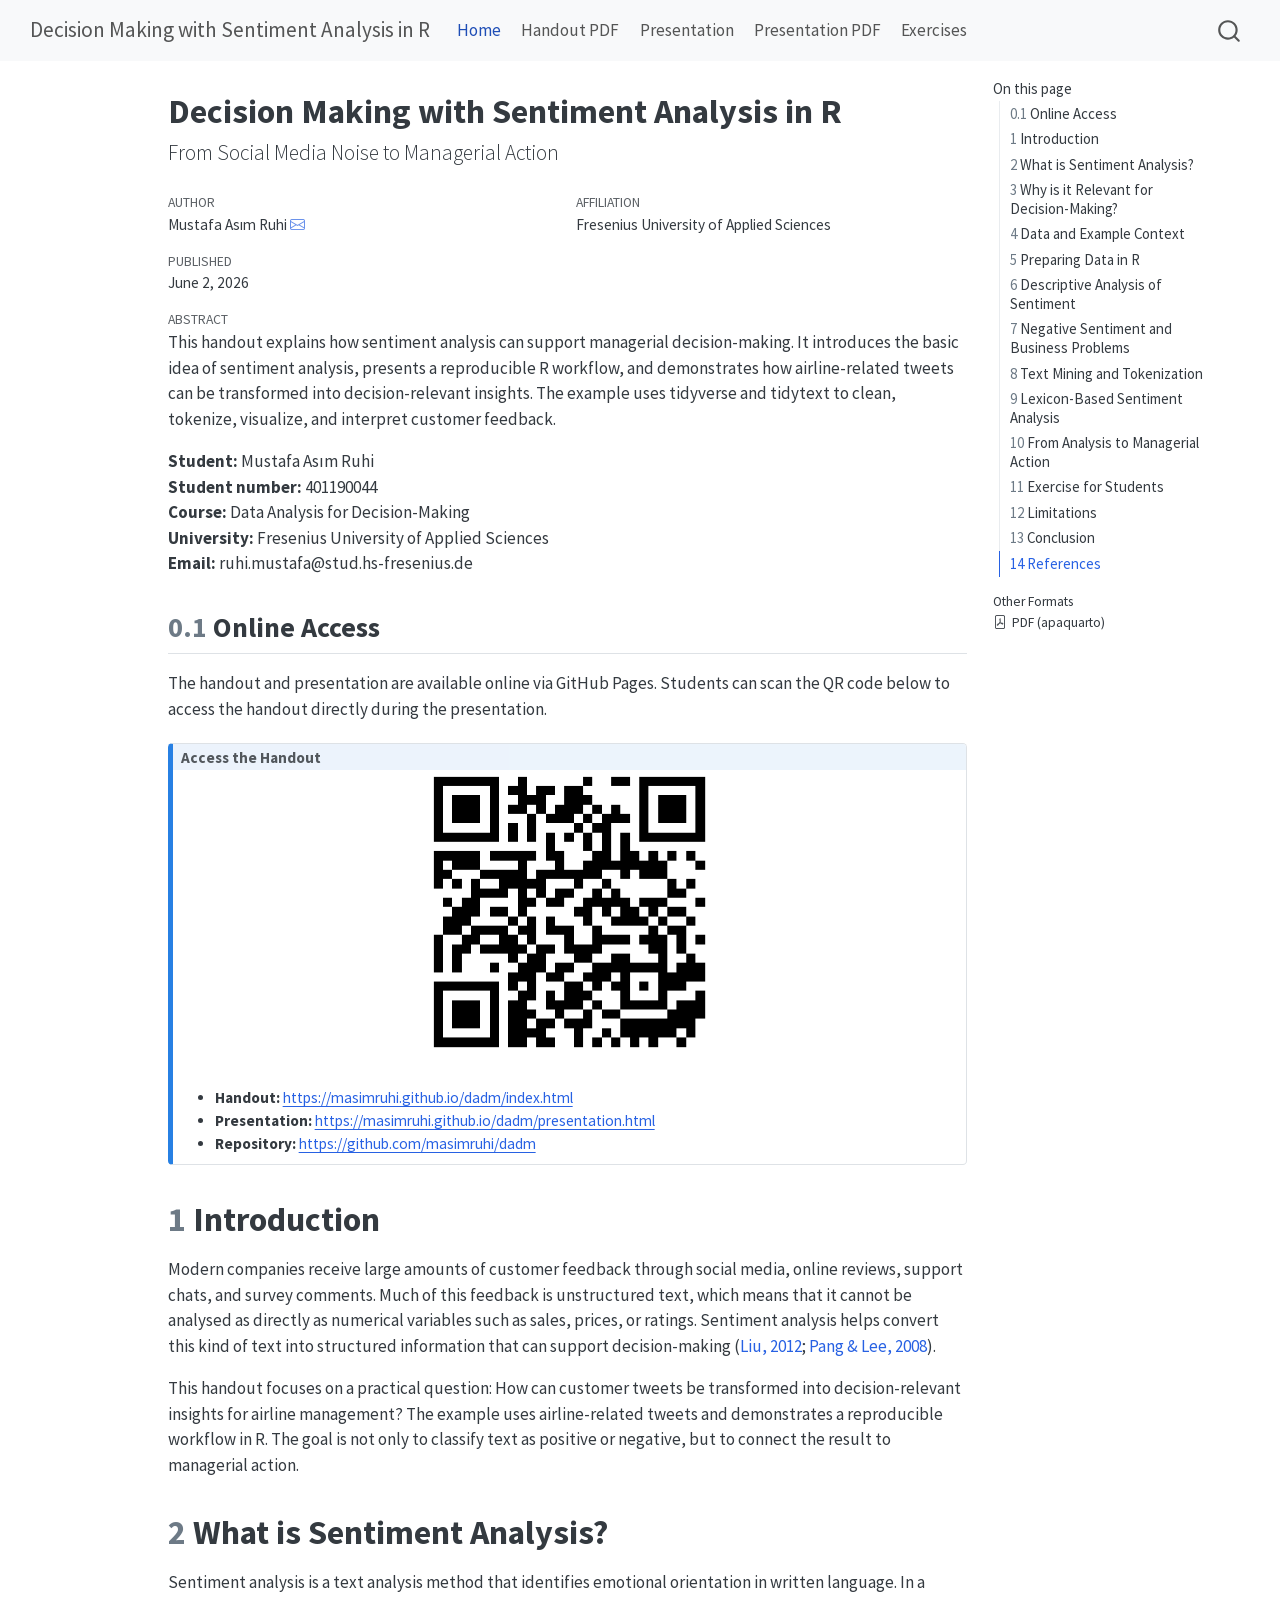
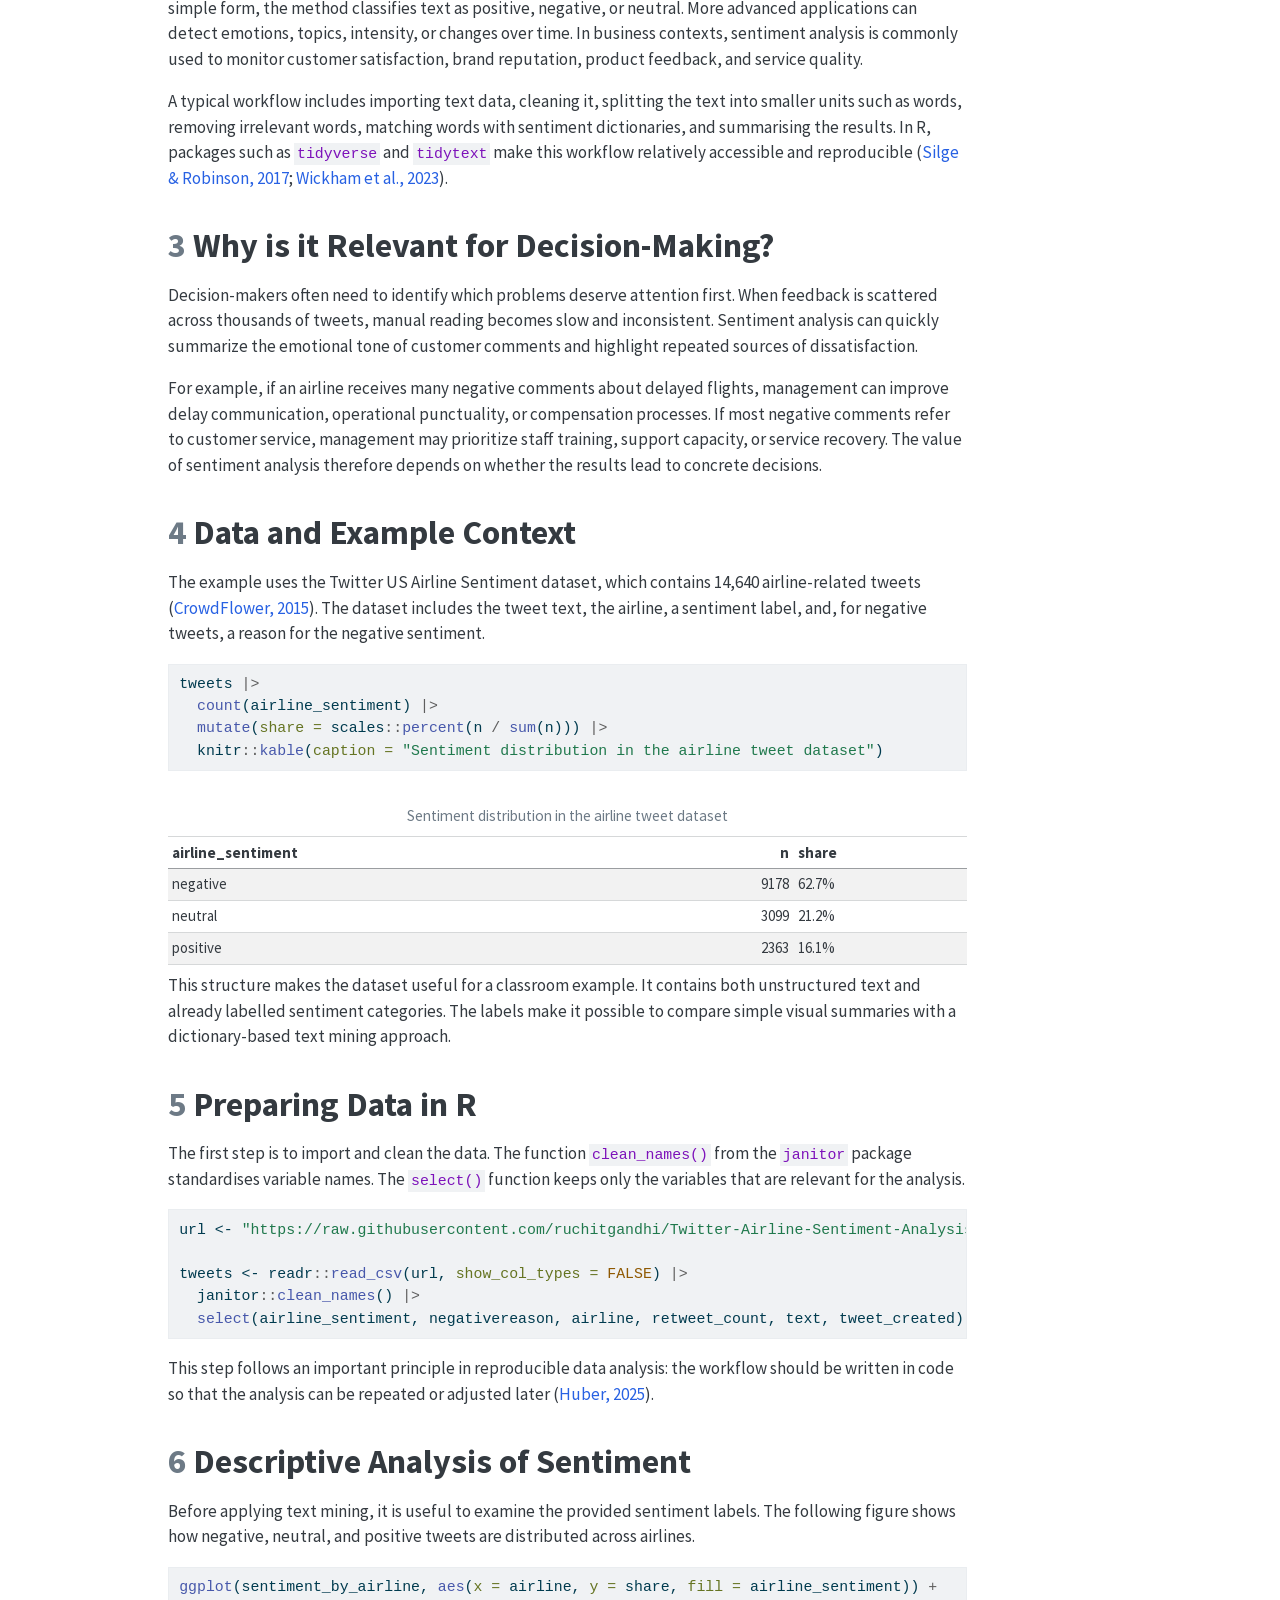
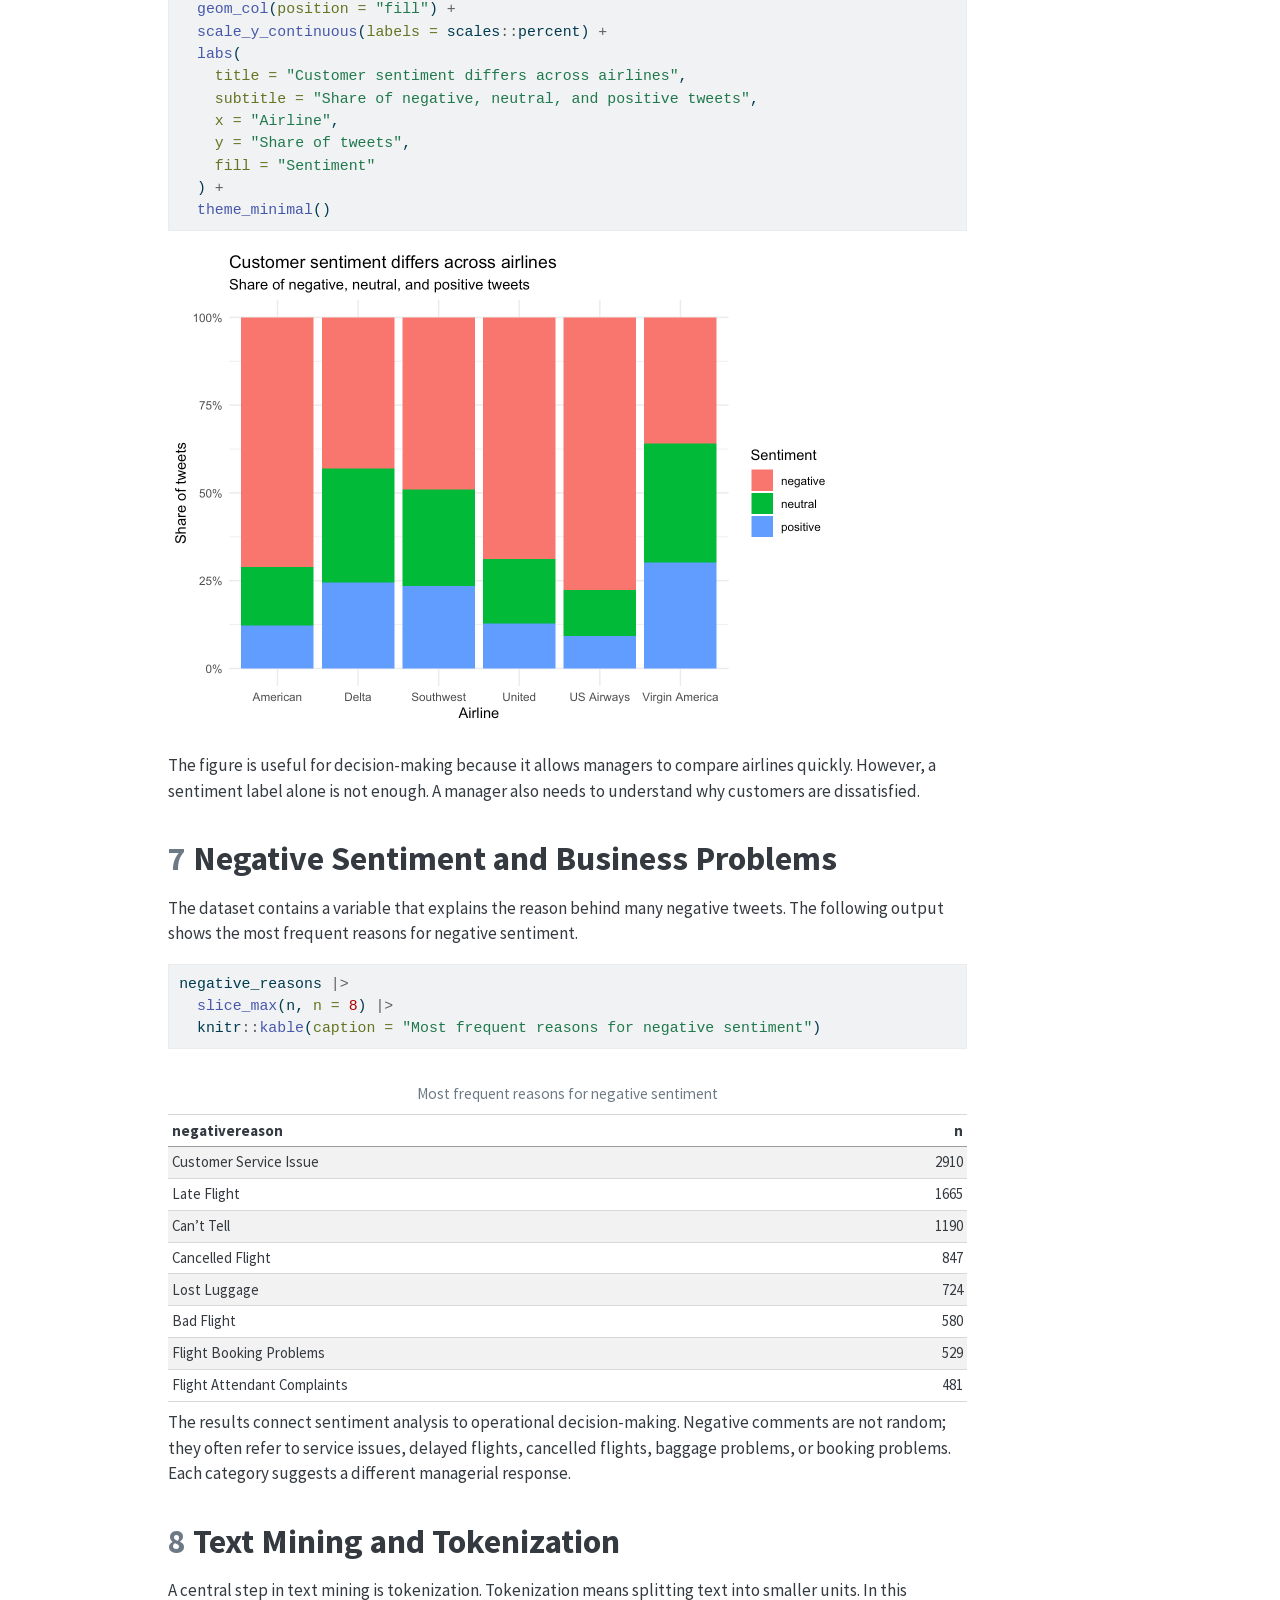
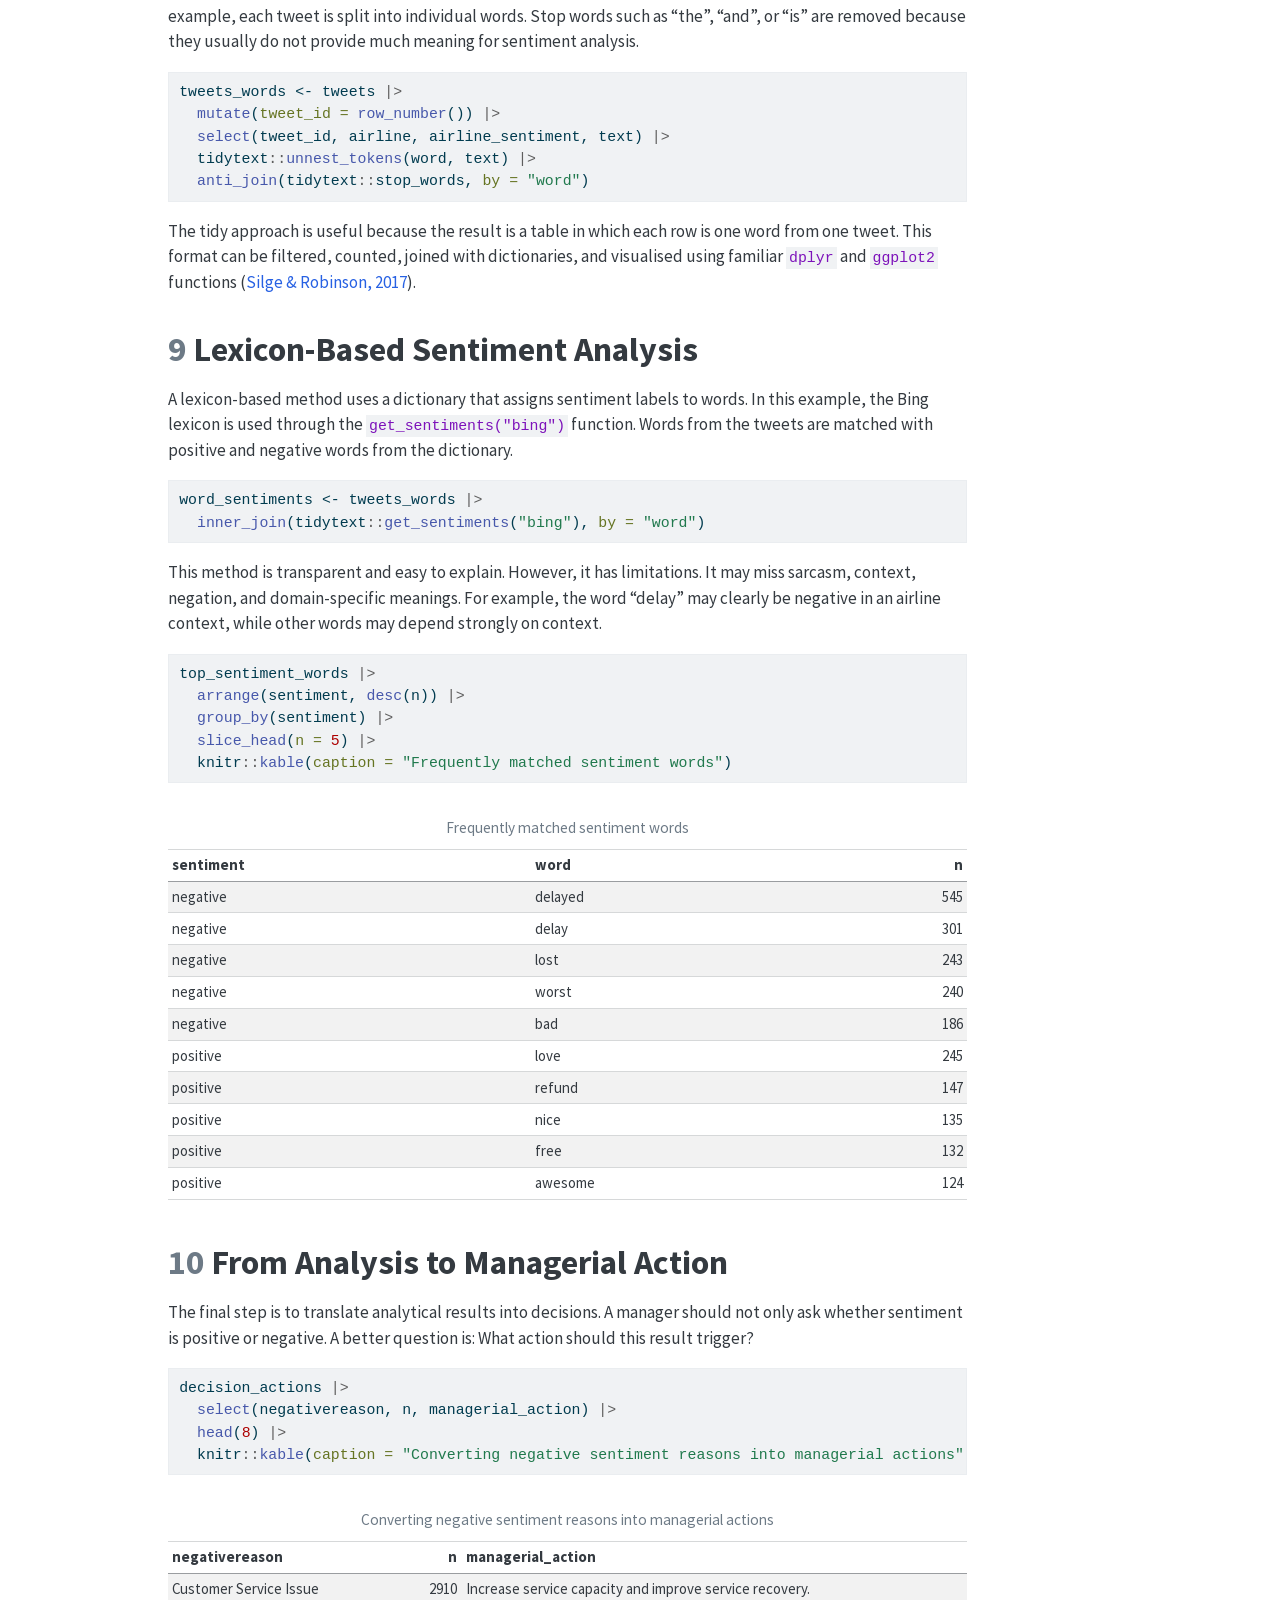
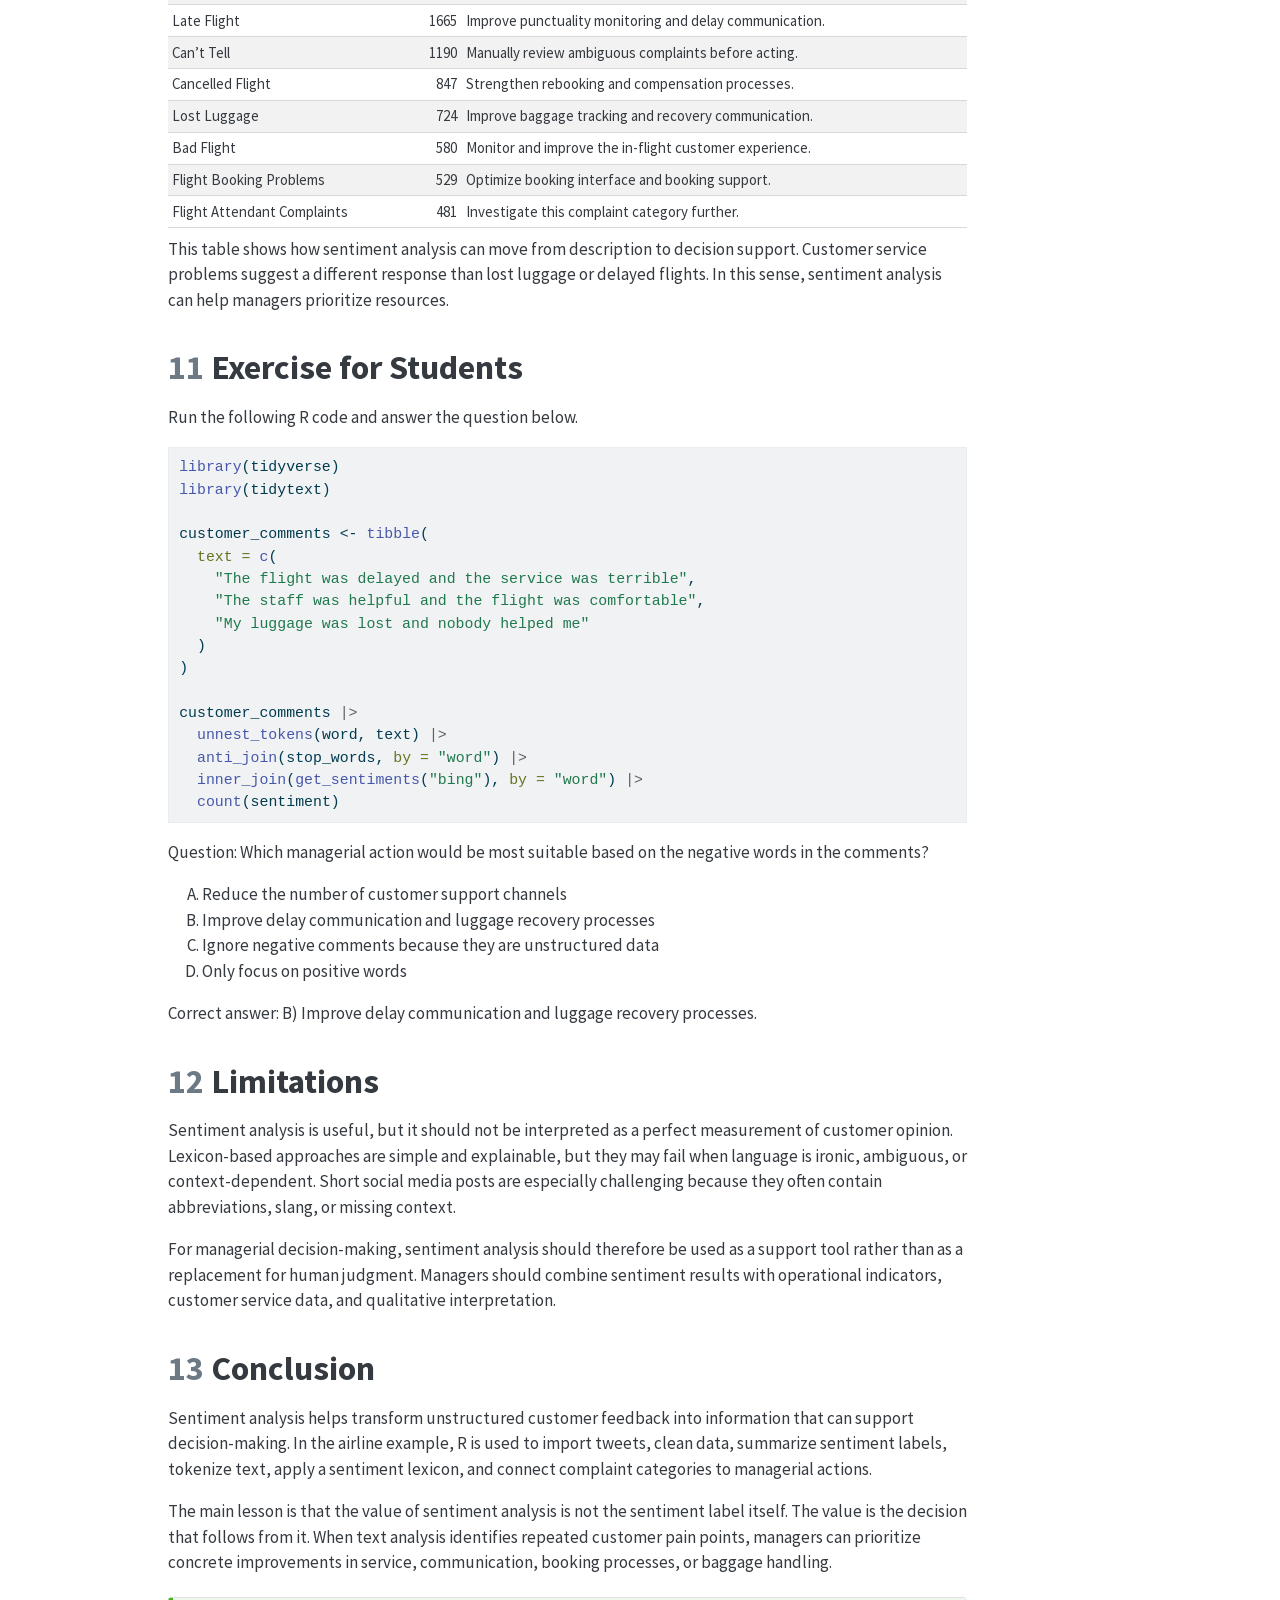
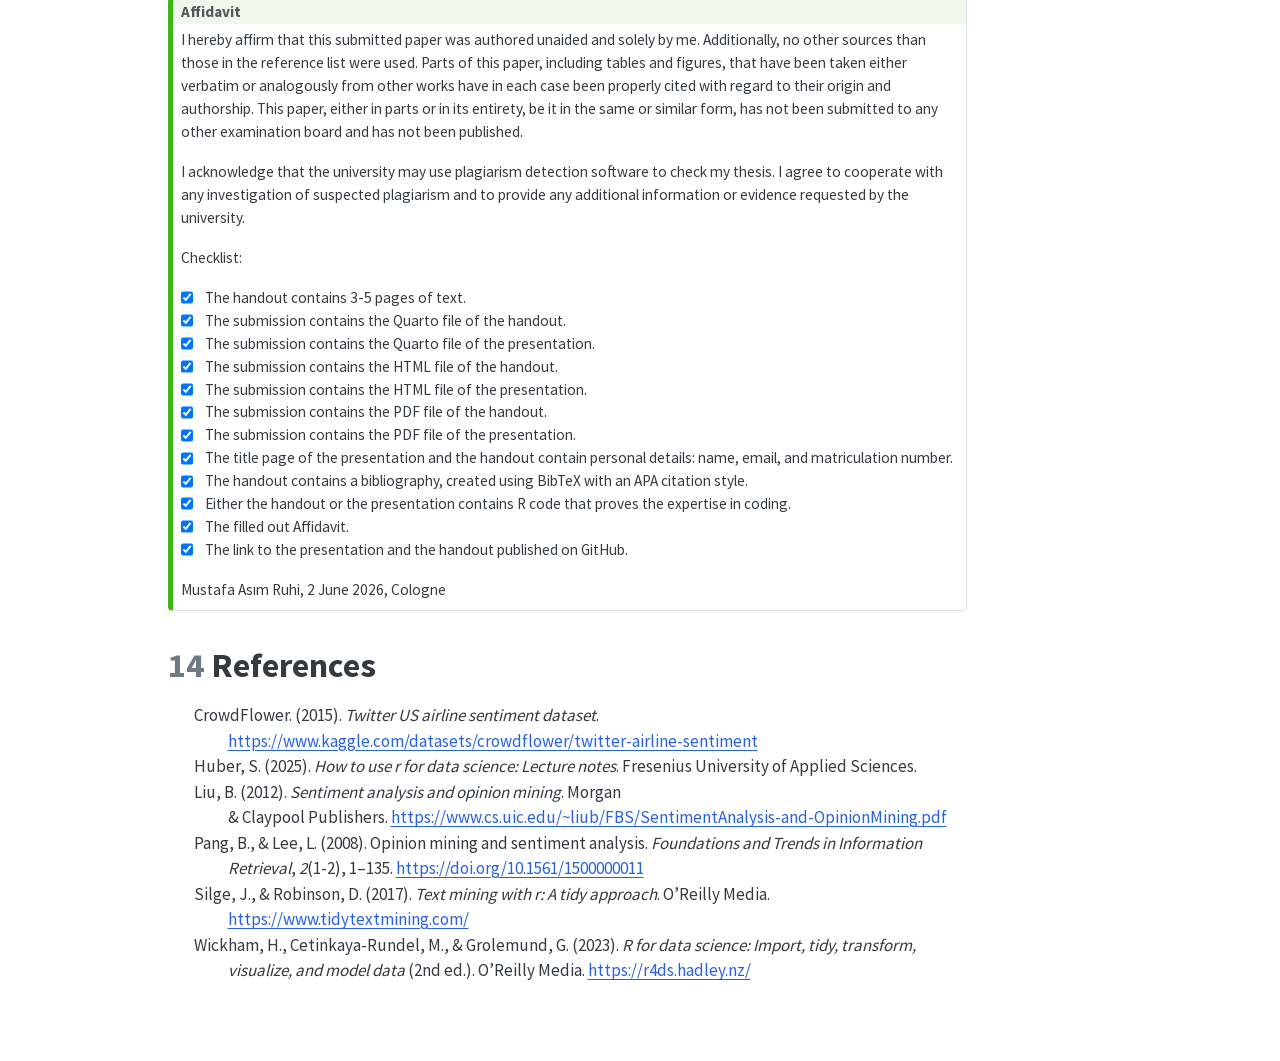
==== index.html @ 34bda181 "Add QR code and online access section" ====
<!DOCTYPE html>
<html xmlns="http://www.w3.org/1999/xhtml" lang="en" xml:lang="en"><head>

<meta charset="utf-8">
<meta name="generator" content="quarto-1.9.37">

<meta name="viewport" content="width=device-width, initial-scale=1.0, user-scalable=yes">

<meta name="author" content="Mustafa Asım Ruhi">
<meta name="dcterms.date" content="2026-06-02">

<title>Decision Making with Sentiment Analysis in R</title>
<style>

code{white-space: pre-wrap;}
span.smallcaps{font-variant: small-caps;}
div.columns{display: flex; gap: min(4vw, 1.5em);}
div.column{flex: auto; overflow-x: auto;}
div.hanging-indent{margin-left: 1.5em; text-indent: -1.5em;}
ul.task-list{list-style: none;}
ul.task-list li input[type="checkbox"] {
width: 0.8em;
margin: 0 0.8em 0.2em -1em;  vertical-align: middle;
}

html { -webkit-text-size-adjust: 100%; }
pre > code.sourceCode { white-space: pre; position: relative; }
pre > code.sourceCode > span { display: inline-block; line-height: 1.25; }
pre > code.sourceCode > span:empty { height: 1.2em; }
.sourceCode { overflow: visible; }
code.sourceCode > span { color: inherit; text-decoration: inherit; }
div.sourceCode { margin: 1em 0; }
pre.sourceCode { margin: 0; }
@media screen {
div.sourceCode { overflow: auto; }
}
@media print {
pre > code.sourceCode { white-space: pre-wrap; }
pre > code.sourceCode > span { text-indent: -5em; padding-left: 5em; }
}
pre.numberSource code
{ counter-reset: source-line 0; }
pre.numberSource code > span
{ position: relative; left: -4em; counter-increment: source-line; }
pre.numberSource code > span > a:first-child::before
{ content: counter(source-line);
position: relative; left: -1em; text-align: right; vertical-align: baseline;
border: none; display: inline-block;
-webkit-touch-callout: none; -webkit-user-select: none;
-khtml-user-select: none; -moz-user-select: none;
-ms-user-select: none; user-select: none;
padding: 0 4px; width: 4em;
}
pre.numberSource { margin-left: 3em; padding-left: 4px; }
div.sourceCode
{ }
@media screen {
pre > code.sourceCode > span > a:first-child::before { text-decoration: underline; }
}

div.csl-bib-body { }
div.csl-entry {
clear: both;
margin-bottom: 0em;
}
.hanging-indent div.csl-entry {
margin-left:2em;
text-indent:-2em;
}
div.csl-left-margin {
min-width:2em;
float:left;
}
div.csl-right-inline {
margin-left:2em;
padding-left:1em;
}
div.csl-indent {
margin-left: 2em;
}</style>


<script>const headroomChanged = new CustomEvent("quarto-hrChanged", {
  detail: {},
  bubbles: true,
  cancelable: false,
  composed: false,
});

const announceDismiss = () => {
  const annEl = window.document.getElementById("quarto-announcement");
  if (annEl) {
    annEl.remove();

    const annId = annEl.getAttribute("data-announcement-id");
    window.localStorage.setItem(`quarto-announce-${annId}`, "true");
  }
};

const announceRegister = () => {
  const annEl = window.document.getElementById("quarto-announcement");
  if (annEl) {
    const annId = annEl.getAttribute("data-announcement-id");
    const isDismissed =
      window.localStorage.getItem(`quarto-announce-${annId}`) || false;
    if (isDismissed) {
      announceDismiss();
      return;
    } else {
      annEl.classList.remove("hidden");
    }

    const actionEl = annEl.querySelector(".quarto-announcement-action");
    if (actionEl) {
      actionEl.addEventListener("click", function (e) {
        e.preventDefault();
        // Hide the bar immediately
        announceDismiss();
      });
    }
  }
};

window.document.addEventListener("DOMContentLoaded", function () {
  let init = false;

  announceRegister();

  // Manage the back to top button, if one is present.
  let lastScrollTop = window.pageYOffset || document.documentElement.scrollTop;
  const scrollDownBuffer = 5;
  const scrollUpBuffer = 35;
  const btn = document.getElementById("quarto-back-to-top");
  const hideBackToTop = () => {
    btn.style.display = "none";
  };
  const showBackToTop = () => {
    btn.style.display = "inline-block";
  };
  if (btn) {
    window.document.addEventListener(
      "scroll",
      function () {
        const currentScrollTop =
          window.pageYOffset || document.documentElement.scrollTop;

        // Shows and hides the button 'intelligently' as the user scrolls
        if (currentScrollTop - scrollDownBuffer > lastScrollTop) {
          hideBackToTop();
          lastScrollTop = currentScrollTop <= 0 ? 0 : currentScrollTop;
        } else if (currentScrollTop < lastScrollTop - scrollUpBuffer) {
          showBackToTop();
          lastScrollTop = currentScrollTop <= 0 ? 0 : currentScrollTop;
        }

        // Show the button at the bottom, hides it at the top
        if (currentScrollTop <= 0) {
          hideBackToTop();
        } else if (
          window.innerHeight + currentScrollTop >=
          document.body.offsetHeight
        ) {
          showBackToTop();
        }
      },
      false
    );
  }

  function throttle(func, wait) {
    var timeout;
    return function () {
      const context = this;
      const args = arguments;
      const later = function () {
        clearTimeout(timeout);
        timeout = null;
        func.apply(context, args);
      };

      if (!timeout) {
        timeout = setTimeout(later, wait);
      }
    };
  }

  function headerOffset() {
    // Set an offset if there is are fixed top navbar
    const headerEl = window.document.querySelector("header.fixed-top");
    if (headerEl) {
      return headerEl.clientHeight;
    } else {
      return 0;
    }
  }

  function footerOffset() {
    const footerEl = window.document.querySelector("footer.footer");
    if (footerEl) {
      return footerEl.clientHeight;
    } else {
      return 0;
    }
  }

  function dashboardOffset() {
    const dashboardNavEl = window.document.getElementById(
      "quarto-dashboard-header"
    );
    if (dashboardNavEl !== null) {
      return dashboardNavEl.clientHeight;
    } else {
      return 0;
    }
  }

  function updateDocumentOffsetWithoutAnimation() {
    updateDocumentOffset(false);
  }

  function updateDocumentOffset(animated) {
    // set body offset
    const topOffset = headerOffset();
    const bodyOffset = topOffset + footerOffset() + dashboardOffset();
    const bodyEl = window.document.body;
    bodyEl.setAttribute("data-bs-offset", topOffset);
    bodyEl.style.paddingTop = topOffset + "px";

    // deal with sidebar offsets
    const sidebars = window.document.querySelectorAll(
      ".sidebar, .headroom-target"
    );
    sidebars.forEach((sidebar) => {
      if (!animated) {
        sidebar.classList.add("notransition");
        // Remove the no transition class after the animation has time to complete
        setTimeout(function () {
          sidebar.classList.remove("notransition");
        }, 201);
      }

      if (window.Headroom && sidebar.classList.contains("sidebar-unpinned")) {
        sidebar.style.top = "0";
        sidebar.style.maxHeight = "100vh";
      } else {
        sidebar.style.top = topOffset + "px";
        sidebar.style.maxHeight = "calc(100vh - " + topOffset + "px)";
      }
    });

    // allow space for footer
    const mainContainer = window.document.querySelector(".quarto-container");
    if (mainContainer) {
      mainContainer.style.minHeight = "calc(100vh - " + bodyOffset + "px)";
    }

    // link offset
    let linkStyle = window.document.querySelector("#quarto-target-style");
    if (!linkStyle) {
      linkStyle = window.document.createElement("style");
      linkStyle.setAttribute("id", "quarto-target-style");
      window.document.head.appendChild(linkStyle);
    }
    while (linkStyle.firstChild) {
      linkStyle.removeChild(linkStyle.firstChild);
    }
    if (topOffset > 0) {
      linkStyle.appendChild(
        window.document.createTextNode(`
      section:target::before {
        content: "";
        display: block;
        height: ${topOffset}px;
        margin: -${topOffset}px 0 0;
      }`)
      );
    }
    if (init) {
      window.dispatchEvent(headroomChanged);
    }
    init = true;
  }

  // initialize headroom
  var header = window.document.querySelector("#quarto-header");
  if (header && window.Headroom) {
    const headroom = new window.Headroom(header, {
      tolerance: 5,
      onPin: function () {
        const sidebars = window.document.querySelectorAll(
          ".sidebar, .headroom-target"
        );
        sidebars.forEach((sidebar) => {
          sidebar.classList.remove("sidebar-unpinned");
        });
        updateDocumentOffset();
      },
      onUnpin: function () {
        const sidebars = window.document.querySelectorAll(
          ".sidebar, .headroom-target"
        );
        sidebars.forEach((sidebar) => {
          sidebar.classList.add("sidebar-unpinned");
        });
        updateDocumentOffset();
      },
    });
    headroom.init();

    let frozen = false;
    window.quartoToggleHeadroom = function () {
      if (frozen) {
        headroom.unfreeze();
        frozen = false;
      } else {
        headroom.freeze();
        frozen = true;
      }
    };
  }

  window.addEventListener(
    "hashchange",
    function (e) {
      if (
        getComputedStyle(document.documentElement).scrollBehavior !== "smooth"
      ) {
        window.scrollTo(0, window.pageYOffset - headerOffset());
      }
    },
    false
  );

  // Observe size changed for the header
  const headerEl = window.document.querySelector("header.fixed-top");
  if (headerEl && window.ResizeObserver) {
    const observer = new window.ResizeObserver(() => {
      setTimeout(updateDocumentOffsetWithoutAnimation, 0);
    });
    observer.observe(headerEl, {
      attributes: true,
      childList: true,
      characterData: true,
    });
  } else {
    window.addEventListener(
      "resize",
      throttle(updateDocumentOffsetWithoutAnimation, 50)
    );
  }
  setTimeout(updateDocumentOffsetWithoutAnimation, 250);

  // fixup index.html links if we aren't on the filesystem
  if (window.location.protocol !== "file:") {
    const links = window.document.querySelectorAll("a");
    for (let i = 0; i < links.length; i++) {
      if (links[i].href) {
        links[i].dataset.originalHref = links[i].href;
        links[i].href = links[i].href.replace(/\/index\.html/, "/");
      }
    }

    // Fixup any sharing links that require urls
    // Append url to any sharing urls
    const sharingLinks = window.document.querySelectorAll(
      "a.sidebar-tools-main-item, a.quarto-navigation-tool, a.quarto-navbar-tools, a.quarto-navbar-tools-item"
    );
    for (let i = 0; i < sharingLinks.length; i++) {
      const sharingLink = sharingLinks[i];
      const href = sharingLink.getAttribute("href");
      if (href) {
        sharingLink.setAttribute(
          "href",
          href.replace("|url|", window.location.href)
        );
      }
    }

    // Scroll the active navigation item into view, if necessary
    const navSidebar = window.document.querySelector("nav#quarto-sidebar");
    if (navSidebar) {
      // Find the active item
      const activeItem = navSidebar.querySelector("li.sidebar-item a.active");
      if (activeItem) {
        // Wait for the scroll height and height to resolve by observing size changes on the
        // nav element that is scrollable
        const resizeObserver = new ResizeObserver((_entries) => {
          // The bottom of the element
          const elBottom = activeItem.offsetTop;
          const viewBottom = navSidebar.scrollTop + navSidebar.clientHeight;

          // The element height and scroll height are the same, then we are still loading
          if (viewBottom !== navSidebar.scrollHeight) {
            // Determine if the item isn't visible and scroll to it
            if (elBottom >= viewBottom) {
              navSidebar.scrollTop = elBottom;
            }

            // stop observing now since we've completed the scroll
            resizeObserver.unobserve(navSidebar);
          }
        });
        resizeObserver.observe(navSidebar);
      }
    }
  }
});
</script>
<script>/*!
 * headroom.js v0.12.0 - Give your page some headroom. Hide your header until you need it
 * Copyright (c) 2020 Nick Williams - http://wicky.nillia.ms/headroom.js
 * License: MIT
 */

!function(t,n){"object"==typeof exports&&"undefined"!=typeof module?module.exports=n():"function"==typeof define&&define.amd?define(n):(t=t||self).Headroom=n()}(this,function(){"use strict";function t(){return"undefined"!=typeof window}function d(t){return function(t){return t&&t.document&&function(t){return 9===t.nodeType}(t.document)}(t)?function(t){var n=t.document,o=n.body,s=n.documentElement;return{scrollHeight:function(){return Math.max(o.scrollHeight,s.scrollHeight,o.offsetHeight,s.offsetHeight,o.clientHeight,s.clientHeight)},height:function(){return t.innerHeight||s.clientHeight||o.clientHeight},scrollY:function(){return void 0!==t.pageYOffset?t.pageYOffset:(s||o.parentNode||o).scrollTop}}}(t):function(t){return{scrollHeight:function(){return Math.max(t.scrollHeight,t.offsetHeight,t.clientHeight)},height:function(){return Math.max(t.offsetHeight,t.clientHeight)},scrollY:function(){return t.scrollTop}}}(t)}function n(t,s,e){var n,o=function(){var n=!1;try{var t={get passive(){n=!0}};window.addEventListener("test",t,t),window.removeEventListener("test",t,t)}catch(t){n=!1}return n}(),i=!1,r=d(t),l=r.scrollY(),a={};function c(){var t=Math.round(r.scrollY()),n=r.height(),o=r.scrollHeight();a.scrollY=t,a.lastScrollY=l,a.direction=l<t?"down":"up",a.distance=Math.abs(t-l),a.isOutOfBounds=t<0||o<t+n,a.top=t<=s.offset[a.direction],a.bottom=o<=t+n,a.toleranceExceeded=a.distance>s.tolerance[a.direction],e(a),l=t,i=!1}function h(){i||(i=!0,n=requestAnimationFrame(c))}var u=!!o&&{passive:!0,capture:!1};return t.addEventListener("scroll",h,u),c(),{destroy:function(){cancelAnimationFrame(n),t.removeEventListener("scroll",h,u)}}}function o(t){return t===Object(t)?t:{down:t,up:t}}function s(t,n){n=n||{},Object.assign(this,s.options,n),this.classes=Object.assign({},s.options.classes,n.classes),this.elem=t,this.tolerance=o(this.tolerance),this.offset=o(this.offset),this.initialised=!1,this.frozen=!1}return s.prototype={constructor:s,init:function(){return s.cutsTheMustard&&!this.initialised&&(this.addClass("initial"),this.initialised=!0,setTimeout(function(t){t.scrollTracker=n(t.scroller,{offset:t.offset,tolerance:t.tolerance},t.update.bind(t))},100,this)),this},destroy:function(){this.initialised=!1,Object.keys(this.classes).forEach(this.removeClass,this),this.scrollTracker.destroy()},unpin:function(){!this.hasClass("pinned")&&this.hasClass("unpinned")||(this.addClass("unpinned"),this.removeClass("pinned"),this.onUnpin&&this.onUnpin.call(this))},pin:function(){this.hasClass("unpinned")&&(this.addClass("pinned"),this.removeClass("unpinned"),this.onPin&&this.onPin.call(this))},freeze:function(){this.frozen=!0,this.addClass("frozen")},unfreeze:function(){this.frozen=!1,this.removeClass("frozen")},top:function(){this.hasClass("top")||(this.addClass("top"),this.removeClass("notTop"),this.onTop&&this.onTop.call(this))},notTop:function(){this.hasClass("notTop")||(this.addClass("notTop"),this.removeClass("top"),this.onNotTop&&this.onNotTop.call(this))},bottom:function(){this.hasClass("bottom")||(this.addClass("bottom"),this.removeClass("notBottom"),this.onBottom&&this.onBottom.call(this))},notBottom:function(){this.hasClass("notBottom")||(this.addClass("notBottom"),this.removeClass("bottom"),this.onNotBottom&&this.onNotBottom.call(this))},shouldUnpin:function(t){return"down"===t.direction&&!t.top&&t.toleranceExceeded},shouldPin:function(t){return"up"===t.direction&&t.toleranceExceeded||t.top},addClass:function(t){this.elem.classList.add.apply(this.elem.classList,this.classes[t].split(" "))},removeClass:function(t){this.elem.classList.remove.apply(this.elem.classList,this.classes[t].split(" "))},hasClass:function(t){return this.classes[t].split(" ").every(function(t){return this.classList.contains(t)},this.elem)},update:function(t){t.isOutOfBounds||!0!==this.frozen&&(t.top?this.top():this.notTop(),t.bottom?this.bottom():this.notBottom(),this.shouldUnpin(t)?this.unpin():this.shouldPin(t)&&this.pin())}},s.options={tolerance:{up:0,down:0},offset:0,scroller:t()?window:null,classes:{frozen:"headroom--frozen",pinned:"headroom--pinned",unpinned:"headroom--unpinned",top:"headroom--top",notTop:"headroom--not-top",bottom:"headroom--bottom",notBottom:"headroom--not-bottom",initial:"headroom"}},s.cutsTheMustard=!!(t()&&function(){}.bind&&"classList"in document.documentElement&&Object.assign&&Object.keys&&requestAnimationFrame),s});
</script>
<script>/*!
 * clipboard.js v2.0.11
 * https://clipboardjs.com/
 *
 * Licensed MIT © Zeno Rocha
 */
!function(t,e){"object"==typeof exports&&"object"==typeof module?module.exports=e():"function"==typeof define&&define.amd?define([],e):"object"==typeof exports?exports.ClipboardJS=e():t.ClipboardJS=e()}(this,function(){return n={686:function(t,e,n){"use strict";n.d(e,{default:function(){return b}});var e=n(279),i=n.n(e),e=n(370),u=n.n(e),e=n(817),r=n.n(e);function c(t){try{return document.execCommand(t)}catch(t){return}}var a=function(t){t=r()(t);return c("cut"),t};function o(t,e){var n,o,t=(n=t,o="rtl"===document.documentElement.getAttribute("dir"),(t=document.createElement("textarea")).style.fontSize="12pt",t.style.border="0",t.style.padding="0",t.style.margin="0",t.style.position="absolute",t.style[o?"right":"left"]="-9999px",o=window.pageYOffset||document.documentElement.scrollTop,t.style.top="".concat(o,"px"),t.setAttribute("readonly",""),t.value=n,t);return e.container.appendChild(t),e=r()(t),c("copy"),t.remove(),e}var f=function(t){var e=1<arguments.length&&void 0!==arguments[1]?arguments[1]:{container:document.body},n="";return"string"==typeof t?n=o(t,e):t instanceof HTMLInputElement&&!["text","search","url","tel","password"].includes(null==t?void 0:t.type)?n=o(t.value,e):(n=r()(t),c("copy")),n};function l(t){return(l="function"==typeof Symbol&&"symbol"==typeof Symbol.iterator?function(t){return typeof t}:function(t){return t&&"function"==typeof Symbol&&t.constructor===Symbol&&t!==Symbol.prototype?"symbol":typeof t})(t)}var s=function(){var t=0<arguments.length&&void 0!==arguments[0]?arguments[0]:{},e=t.action,n=void 0===e?"copy":e,o=t.container,e=t.target,t=t.text;if("copy"!==n&&"cut"!==n)throw new Error('Invalid "action" value, use either "copy" or "cut"');if(void 0!==e){if(!e||"object"!==l(e)||1!==e.nodeType)throw new Error('Invalid "target" value, use a valid Element');if("copy"===n&&e.hasAttribute("disabled"))throw new Error('Invalid "target" attribute. Please use "readonly" instead of "disabled" attribute');if("cut"===n&&(e.hasAttribute("readonly")||e.hasAttribute("disabled")))throw new Error('Invalid "target" attribute. You can\'t cut text from elements with "readonly" or "disabled" attributes')}return t?f(t,{container:o}):e?"cut"===n?a(e):f(e,{container:o}):void 0};function p(t){return(p="function"==typeof Symbol&&"symbol"==typeof Symbol.iterator?function(t){return typeof t}:function(t){return t&&"function"==typeof Symbol&&t.constructor===Symbol&&t!==Symbol.prototype?"symbol":typeof t})(t)}function d(t,e){for(var n=0;n<e.length;n++){var o=e[n];o.enumerable=o.enumerable||!1,o.configurable=!0,"value"in o&&(o.writable=!0),Object.defineProperty(t,o.key,o)}}function y(t,e){return(y=Object.setPrototypeOf||function(t,e){return t.__proto__=e,t})(t,e)}function h(n){var o=function(){if("undefined"==typeof Reflect||!Reflect.construct)return!1;if(Reflect.construct.sham)return!1;if("function"==typeof Proxy)return!0;try{return Date.prototype.toString.call(Reflect.construct(Date,[],function(){})),!0}catch(t){return!1}}();return function(){var t,e=v(n);return t=o?(t=v(this).constructor,Reflect.construct(e,arguments,t)):e.apply(this,arguments),e=this,!(t=t)||"object"!==p(t)&&"function"!=typeof t?function(t){if(void 0!==t)return t;throw new ReferenceError("this hasn't been initialised - super() hasn't been called")}(e):t}}function v(t){return(v=Object.setPrototypeOf?Object.getPrototypeOf:function(t){return t.__proto__||Object.getPrototypeOf(t)})(t)}function m(t,e){t="data-clipboard-".concat(t);if(e.hasAttribute(t))return e.getAttribute(t)}var b=function(){!function(t,e){if("function"!=typeof e&&null!==e)throw new TypeError("Super expression must either be null or a function");t.prototype=Object.create(e&&e.prototype,{constructor:{value:t,writable:!0,configurable:!0}}),e&&y(t,e)}(r,i());var t,e,n,o=h(r);function r(t,e){var n;return function(t){if(!(t instanceof r))throw new TypeError("Cannot call a class as a function")}(this),(n=o.call(this)).resolveOptions(e),n.listenClick(t),n}return t=r,n=[{key:"copy",value:function(t){var e=1<arguments.length&&void 0!==arguments[1]?arguments[1]:{container:document.body};return f(t,e)}},{key:"cut",value:function(t){return a(t)}},{key:"isSupported",value:function(){var t=0<arguments.length&&void 0!==arguments[0]?arguments[0]:["copy","cut"],t="string"==typeof t?[t]:t,e=!!document.queryCommandSupported;return t.forEach(function(t){e=e&&!!document.queryCommandSupported(t)}),e}}],(e=[{key:"resolveOptions",value:function(){var t=0<arguments.length&&void 0!==arguments[0]?arguments[0]:{};this.action="function"==typeof t.action?t.action:this.defaultAction,this.target="function"==typeof t.target?t.target:this.defaultTarget,this.text="function"==typeof t.text?t.text:this.defaultText,this.container="object"===p(t.container)?t.container:document.body}},{key:"listenClick",value:function(t){var e=this;this.listener=u()(t,"click",function(t){return e.onClick(t)})}},{key:"onClick",value:function(t){var e=t.delegateTarget||t.currentTarget,n=this.action(e)||"copy",t=s({action:n,container:this.container,target:this.target(e),text:this.text(e)});this.emit(t?"success":"error",{action:n,text:t,trigger:e,clearSelection:function(){e&&e.focus(),window.getSelection().removeAllRanges()}})}},{key:"defaultAction",value:function(t){return m("action",t)}},{key:"defaultTarget",value:function(t){t=m("target",t);if(t)return document.querySelector(t)}},{key:"defaultText",value:function(t){return m("text",t)}},{key:"destroy",value:function(){this.listener.destroy()}}])&&d(t.prototype,e),n&&d(t,n),r}()},828:function(t){var e;"undefined"==typeof Element||Element.prototype.matches||((e=Element.prototype).matches=e.matchesSelector||e.mozMatchesSelector||e.msMatchesSelector||e.oMatchesSelector||e.webkitMatchesSelector),t.exports=function(t,e){for(;t&&9!==t.nodeType;){if("function"==typeof t.matches&&t.matches(e))return t;t=t.parentNode}}},438:function(t,e,n){var u=n(828);function i(t,e,n,o,r){var i=function(e,n,t,o){return function(t){t.delegateTarget=u(t.target,n),t.delegateTarget&&o.call(e,t)}}.apply(this,arguments);return t.addEventListener(n,i,r),{destroy:function(){t.removeEventListener(n,i,r)}}}t.exports=function(t,e,n,o,r){return"function"==typeof t.addEventListener?i.apply(null,arguments):"function"==typeof n?i.bind(null,document).apply(null,arguments):("string"==typeof t&&(t=document.querySelectorAll(t)),Array.prototype.map.call(t,function(t){return i(t,e,n,o,r)}))}},879:function(t,n){n.node=function(t){return void 0!==t&&t instanceof HTMLElement&&1===t.nodeType},n.nodeList=function(t){var e=Object.prototype.toString.call(t);return void 0!==t&&("[object NodeList]"===e||"[object HTMLCollection]"===e)&&"length"in t&&(0===t.length||n.node(t[0]))},n.string=function(t){return"string"==typeof t||t instanceof String},n.fn=function(t){return"[object Function]"===Object.prototype.toString.call(t)}},370:function(t,e,n){var f=n(879),l=n(438);t.exports=function(t,e,n){if(!t&&!e&&!n)throw new Error("Missing required arguments");if(!f.string(e))throw new TypeError("Second argument must be a String");if(!f.fn(n))throw new TypeError("Third argument must be a Function");if(f.node(t))return c=e,a=n,(u=t).addEventListener(c,a),{destroy:function(){u.removeEventListener(c,a)}};if(f.nodeList(t))return o=t,r=e,i=n,Array.prototype.forEach.call(o,function(t){t.addEventListener(r,i)}),{destroy:function(){Array.prototype.forEach.call(o,function(t){t.removeEventListener(r,i)})}};if(f.string(t))return t=t,e=e,n=n,l(document.body,t,e,n);throw new TypeError("First argument must be a String, HTMLElement, HTMLCollection, or NodeList");var o,r,i,u,c,a}},817:function(t){t.exports=function(t){var e,n="SELECT"===t.nodeName?(t.focus(),t.value):"INPUT"===t.nodeName||"TEXTAREA"===t.nodeName?((e=t.hasAttribute("readonly"))||t.setAttribute("readonly",""),t.select(),t.setSelectionRange(0,t.value.length),e||t.removeAttribute("readonly"),t.value):(t.hasAttribute("contenteditable")&&t.focus(),n=window.getSelection(),(e=document.createRange()).selectNodeContents(t),n.removeAllRanges(),n.addRange(e),n.toString());return n}},279:function(t){function e(){}e.prototype={on:function(t,e,n){var o=this.e||(this.e={});return(o[t]||(o[t]=[])).push({fn:e,ctx:n}),this},once:function(t,e,n){var o=this;function r(){o.off(t,r),e.apply(n,arguments)}return r._=e,this.on(t,r,n)},emit:function(t){for(var e=[].slice.call(arguments,1),n=((this.e||(this.e={}))[t]||[]).slice(),o=0,r=n.length;o<r;o++)n[o].fn.apply(n[o].ctx,e);return this},off:function(t,e){var n=this.e||(this.e={}),o=n[t],r=[];if(o&&e)for(var i=0,u=o.length;i<u;i++)o[i].fn!==e&&o[i].fn._!==e&&r.push(o[i]);return r.length?n[t]=r:delete n[t],this}},t.exports=e,t.exports.TinyEmitter=e}},r={},o.n=function(t){var e=t&&t.__esModule?function(){return t.default}:function(){return t};return o.d(e,{a:e}),e},o.d=function(t,e){for(var n in e)o.o(e,n)&&!o.o(t,n)&&Object.defineProperty(t,n,{enumerable:!0,get:e[n]})},o.o=function(t,e){return Object.prototype.hasOwnProperty.call(t,e)},o(686).default;function o(t){if(r[t])return r[t].exports;var e=r[t]={exports:{}};return n[t](e,e.exports,o),e.exports}var n,r});</script>
<script>/*! @algolia/autocomplete-js 1.19.1 | MIT License | © Algolia, Inc. and contributors | https://github.com/algolia/autocomplete */
!function(e,t){"object"==typeof exports&&"undefined"!=typeof module?t(exports):"function"==typeof define&&define.amd?define(["exports"],t):t((e="undefined"!=typeof globalThis?globalThis:e||self)["@algolia/autocomplete-js"]={})}(this,(function(e){"use strict";function t(e,t){var n=Object.keys(e);if(Object.getOwnPropertySymbols){var r=Object.getOwnPropertySymbols(e);t&&(r=r.filter((function(t){return Object.getOwnPropertyDescriptor(e,t).enumerable}))),n.push.apply(n,r)}return n}function n(e){for(var n=1;n<arguments.length;n++){var r=null!=arguments[n]?arguments[n]:{};n%2?t(Object(r),!0).forEach((function(t){o(e,t,r[t])})):Object.getOwnPropertyDescriptors?Object.defineProperties(e,Object.getOwnPropertyDescriptors(r)):t(Object(r)).forEach((function(t){Object.defineProperty(e,t,Object.getOwnPropertyDescriptor(r,t))}))}return e}function r(e){return r="function"==typeof Symbol&&"symbol"==typeof Symbol.iterator?function(e){return typeof e}:function(e){return e&&"function"==typeof Symbol&&e.constructor===Symbol&&e!==Symbol.prototype?"symbol":typeof e},r(e)}function o(e,t,n){return(t=function(e){var t=function(e,t){if("object"!=typeof e||null===e)return e;var n=e[Symbol.toPrimitive];if(void 0!==n){var r=n.call(e,t||"default");if("object"!=typeof r)return r;throw new TypeError("@@toPrimitive must return a primitive value.")}return("string"===t?String:Number)(e)}(e,"string");return"symbol"==typeof t?t:String(t)}(t))in e?Object.defineProperty(e,t,{value:n,enumerable:!0,configurable:!0,writable:!0}):e[t]=n,e}function i(){return i=Object.assign?Object.assign.bind():function(e){for(var t=1;t<arguments.length;t++){var n=arguments[t];for(var r in n)Object.prototype.hasOwnProperty.call(n,r)&&(e[r]=n[r])}return e},i.apply(this,arguments)}function u(e,t){if(null==e)return{};var n,r,o=function(e,t){if(null==e)return{};var n,r,o={},i=Object.keys(e);for(r=0;r<i.length;r++)n=i[r],t.indexOf(n)>=0||(o[n]=e[n]);return o}(e,t);if(Object.getOwnPropertySymbols){var i=Object.getOwnPropertySymbols(e);for(r=0;r<i.length;r++)n=i[r],t.indexOf(n)>=0||Object.prototype.propertyIsEnumerable.call(e,n)&&(o[n]=e[n])}return o}function a(e,t){return function(e){if(Array.isArray(e))return e}(e)||function(e,t){var n=null==e?null:"undefined"!=typeof Symbol&&e[Symbol.iterator]||e["@@iterator"];if(null!=n){var r,o,i,u,a=[],l=!0,c=!1;try{if(i=(n=n.call(e)).next,0===t){if(Object(n)!==n)return;l=!1}else for(;!(l=(r=i.call(n)).done)&&(a.push(r.value),a.length!==t);l=!0);}catch(e){c=!0,o=e}finally{try{if(!l&&null!=n.return&&(u=n.return(),Object(u)!==u))return}finally{if(c)throw o}}return a}}(e,t)||c(e,t)||function(){throw new TypeError("Invalid attempt to destructure non-iterable instance.\nIn order to be iterable, non-array objects must have a [Symbol.iterator]() method.")}()}function l(e){return function(e){if(Array.isArray(e))return s(e)}(e)||function(e){if("undefined"!=typeof Symbol&&null!=e[Symbol.iterator]||null!=e["@@iterator"])return Array.from(e)}(e)||c(e)||function(){throw new TypeError("Invalid attempt to spread non-iterable instance.\nIn order to be iterable, non-array objects must have a [Symbol.iterator]() method.")}()}function c(e,t){if(e){if("string"==typeof e)return s(e,t);var n=Object.prototype.toString.call(e).slice(8,-1);return"Object"===n&&e.constructor&&(n=e.constructor.name),"Map"===n||"Set"===n?Array.from(e):"Arguments"===n||/^(?:Ui|I)nt(?:8|16|32)(?:Clamped)?Array$/.test(n)?s(e,t):void 0}}function s(e,t){(null==t||t>e.length)&&(t=e.length);for(var n=0,r=new Array(t);n<t;n++)r[n]=e[n];return r}function f(e){return{current:e}}function p(e,t){var n=void 0;return function(){for(var r=arguments.length,o=new Array(r),i=0;i<r;i++)o[i]=arguments[i];n&&clearTimeout(n),n=setTimeout((function(){return e.apply(void 0,o)}),t)}}function m(e){return e.reduce((function(e,t){return e.concat(t)}),[])}var v=0;function d(){return"autocomplete-".concat(v++)}function y(e,t){return t.reduce((function(e,t){return e&&e[t]}),e)}function b(e){return 0===e.collections.length?0:e.collections.reduce((function(e,t){return e+t.items.length}),0)}function g(e){return e!==Object(e)}function h(e,t){if(e===t)return!0;if(g(e)||g(t)||"function"==typeof e||"function"==typeof t)return e===t;if(Object.keys(e).length!==Object.keys(t).length)return!1;for(var n=0,r=Object.keys(e);n<r.length;n++){var o=r[n];if(!(o in t))return!1;if(!h(e[o],t[o]))return!1}return!0}var _=function(){};var O="1.19.1",S=[{segment:"autocomplete-core",version:O}];function j(e){var t=e.item,n=e.items,r=void 0===n?[]:n;return{index:t.__autocomplete_indexName,items:[t],positions:[1+r.findIndex((function(e){return e.objectID===t.objectID}))],queryID:t.__autocomplete_queryID,algoliaSource:["autocomplete"]}}function P(e,t){return function(e){if(Array.isArray(e))return e}(e)||function(e,t){var n=null==e?null:"undefined"!=typeof Symbol&&e[Symbol.iterator]||e["@@iterator"];if(null!=n){var r,o,i,u,a=[],l=!0,c=!1;try{if(i=(n=n.call(e)).next,0===t){if(Object(n)!==n)return;l=!1}else for(;!(l=(r=i.call(n)).done)&&(a.push(r.value),a.length!==t);l=!0);}catch(e){c=!0,o=e}finally{try{if(!l&&null!=n.return&&(u=n.return(),Object(u)!==u))return}finally{if(c)throw o}}return a}}(e,t)||function(e,t){if(!e)return;if("string"==typeof e)return w(e,t);var n=Object.prototype.toString.call(e).slice(8,-1);"Object"===n&&e.constructor&&(n=e.constructor.name);if("Map"===n||"Set"===n)return Array.from(e);if("Arguments"===n||/^(?:Ui|I)nt(?:8|16|32)(?:Clamped)?Array$/.test(n))return w(e,t)}(e,t)||function(){throw new TypeError("Invalid attempt to destructure non-iterable instance.\nIn order to be iterable, non-array objects must have a [Symbol.iterator]() method.")}()}function w(e,t){(null==t||t>e.length)&&(t=e.length);for(var n=0,r=new Array(t);n<t;n++)r[n]=e[n];return r}var I=["items"],A=["items"];function E(e){return E="function"==typeof Symbol&&"symbol"==typeof Symbol.iterator?function(e){return typeof e}:function(e){return e&&"function"==typeof Symbol&&e.constructor===Symbol&&e!==Symbol.prototype?"symbol":typeof e},E(e)}function D(e){return function(e){if(Array.isArray(e))return C(e)}(e)||function(e){if("undefined"!=typeof Symbol&&null!=e[Symbol.iterator]||null!=e["@@iterator"])return Array.from(e)}(e)||function(e,t){if(!e)return;if("string"==typeof e)return C(e,t);var n=Object.prototype.toString.call(e).slice(8,-1);"Object"===n&&e.constructor&&(n=e.constructor.name);if("Map"===n||"Set"===n)return Array.from(e);if("Arguments"===n||/^(?:Ui|I)nt(?:8|16|32)(?:Clamped)?Array$/.test(n))return C(e,t)}(e)||function(){throw new TypeError("Invalid attempt to spread non-iterable instance.\nIn order to be iterable, non-array objects must have a [Symbol.iterator]() method.")}()}function C(e,t){(null==t||t>e.length)&&(t=e.length);for(var n=0,r=new Array(t);n<t;n++)r[n]=e[n];return r}function k(e,t){if(null==e)return{};var n,r,o=function(e,t){if(null==e)return{};var n,r,o={},i=Object.keys(e);for(r=0;r<i.length;r++)n=i[r],t.indexOf(n)>=0||(o[n]=e[n]);return o}(e,t);if(Object.getOwnPropertySymbols){var i=Object.getOwnPropertySymbols(e);for(r=0;r<i.length;r++)n=i[r],t.indexOf(n)>=0||Object.prototype.propertyIsEnumerable.call(e,n)&&(o[n]=e[n])}return o}function x(e,t){var n=Object.keys(e);if(Object.getOwnPropertySymbols){var r=Object.getOwnPropertySymbols(e);t&&(r=r.filter((function(t){return Object.getOwnPropertyDescriptor(e,t).enumerable}))),n.push.apply(n,r)}return n}function N(e){for(var t=1;t<arguments.length;t++){var n=null!=arguments[t]?arguments[t]:{};t%2?x(Object(n),!0).forEach((function(t){T(e,t,n[t])})):Object.getOwnPropertyDescriptors?Object.defineProperties(e,Object.getOwnPropertyDescriptors(n)):x(Object(n)).forEach((function(t){Object.defineProperty(e,t,Object.getOwnPropertyDescriptor(n,t))}))}return e}function T(e,t,n){return(t=function(e){var t=function(e,t){if("object"!==E(e)||null===e)return e;var n=e[Symbol.toPrimitive];if(void 0!==n){var r=n.call(e,t||"default");if("object"!==E(r))return r;throw new TypeError("@@toPrimitive must return a primitive value.")}return("string"===t?String:Number)(e)}(e,"string");return"symbol"===E(t)?t:String(t)}(t))in e?Object.defineProperty(e,t,{value:n,enumerable:!0,configurable:!0,writable:!0}):e[t]=n,e}function q(e){for(var t=arguments.length>1&&void 0!==arguments[1]?arguments[1]:20,n=[],r=0;r<e.objectIDs.length;r+=t)n.push(N(N({},e),{},{objectIDs:e.objectIDs.slice(r,r+t)}));return n}function B(e){return e.map((function(e){var t=e.items,n=k(e,I);return N(N({},n),{},{objectIDs:(null==t?void 0:t.map((function(e){return e.objectID})))||n.objectIDs})}))}function R(e){var t,n,r,o=(t=P((e.version||"").split(".").map(Number),2),n=t[0],r=t[1],n>=3||2===n&&r>=4||1===n&&r>=10);function i(t,n,r){if(o&&void 0!==r){var i=r[0].__autocomplete_algoliaCredentials,u={"X-Algolia-Application-Id":i.appId,"X-Algolia-API-Key":i.apiKey};e.apply(void 0,[t].concat(D(n),[{headers:u}]))}else e.apply(void 0,[t].concat(D(n)))}return{init:function(t,n){e("init",{appId:t,apiKey:n})},setAuthenticatedUserToken:function(t){e("setAuthenticatedUserToken",t)},setUserToken:function(t){e("setUserToken",t)},clickedObjectIDsAfterSearch:function(){for(var e=arguments.length,t=new Array(e),n=0;n<e;n++)t[n]=arguments[n];t.length>0&&i("clickedObjectIDsAfterSearch",B(t),t[0].items)},clickedObjectIDs:function(){for(var e=arguments.length,t=new Array(e),n=0;n<e;n++)t[n]=arguments[n];t.length>0&&i("clickedObjectIDs",B(t),t[0].items)},clickedFilters:function(){for(var t=arguments.length,n=new Array(t),r=0;r<t;r++)n[r]=arguments[r];n.length>0&&e.apply(void 0,["clickedFilters"].concat(n))},convertedObjectIDsAfterSearch:function(){for(var e=arguments.length,t=new Array(e),n=0;n<e;n++)t[n]=arguments[n];t.length>0&&i("convertedObjectIDsAfterSearch",B(t),t[0].items)},convertedObjectIDs:function(){for(var e=arguments.length,t=new Array(e),n=0;n<e;n++)t[n]=arguments[n];t.length>0&&i("convertedObjectIDs",B(t),t[0].items)},convertedFilters:function(){for(var t=arguments.length,n=new Array(t),r=0;r<t;r++)n[r]=arguments[r];n.length>0&&e.apply(void 0,["convertedFilters"].concat(n))},viewedObjectIDs:function(){for(var e=arguments.length,t=new Array(e),n=0;n<e;n++)t[n]=arguments[n];t.length>0&&t.reduce((function(e,t){var n=t.items,r=k(t,A);return[].concat(D(e),D(q(N(N({},r),{},{objectIDs:(null==n?void 0:n.map((function(e){return e.objectID})))||r.objectIDs})).map((function(e){return{items:n,payload:e}}))))}),[]).forEach((function(e){var t=e.items;return i("viewedObjectIDs",[e.payload],t)}))},viewedFilters:function(){for(var t=arguments.length,n=new Array(t),r=0;r<t;r++)n[r]=arguments[r];n.length>0&&e.apply(void 0,["viewedFilters"].concat(n))}}}function L(e){var t=e.items.reduce((function(e,t){var n;return e[t.__autocomplete_indexName]=(null!==(n=e[t.__autocomplete_indexName])&&void 0!==n?n:[]).concat(t),e}),{});return Object.keys(t).map((function(e){return{index:e,items:t[e],algoliaSource:["autocomplete"]}}))}function F(e){return e.objectID&&e.__autocomplete_indexName&&e.__autocomplete_queryID}function U(e){return U="function"==typeof Symbol&&"symbol"==typeof Symbol.iterator?function(e){return typeof e}:function(e){return e&&"function"==typeof Symbol&&e.constructor===Symbol&&e!==Symbol.prototype?"symbol":typeof e},U(e)}function M(e){return function(e){if(Array.isArray(e))return H(e)}(e)||function(e){if("undefined"!=typeof Symbol&&null!=e[Symbol.iterator]||null!=e["@@iterator"])return Array.from(e)}(e)||function(e,t){if(!e)return;if("string"==typeof e)return H(e,t);var n=Object.prototype.toString.call(e).slice(8,-1);"Object"===n&&e.constructor&&(n=e.constructor.name);if("Map"===n||"Set"===n)return Array.from(e);if("Arguments"===n||/^(?:Ui|I)nt(?:8|16|32)(?:Clamped)?Array$/.test(n))return H(e,t)}(e)||function(){throw new TypeError("Invalid attempt to spread non-iterable instance.\nIn order to be iterable, non-array objects must have a [Symbol.iterator]() method.")}()}function H(e,t){(null==t||t>e.length)&&(t=e.length);for(var n=0,r=new Array(t);n<t;n++)r[n]=e[n];return r}function V(e,t){var n=Object.keys(e);if(Object.getOwnPropertySymbols){var r=Object.getOwnPropertySymbols(e);t&&(r=r.filter((function(t){return Object.getOwnPropertyDescriptor(e,t).enumerable}))),n.push.apply(n,r)}return n}function W(e){for(var t=1;t<arguments.length;t++){var n=null!=arguments[t]?arguments[t]:{};t%2?V(Object(n),!0).forEach((function(t){Q(e,t,n[t])})):Object.getOwnPropertyDescriptors?Object.defineProperties(e,Object.getOwnPropertyDescriptors(n)):V(Object(n)).forEach((function(t){Object.defineProperty(e,t,Object.getOwnPropertyDescriptor(n,t))}))}return e}function Q(e,t,n){return(t=function(e){var t=function(e,t){if("object"!==U(e)||null===e)return e;var n=e[Symbol.toPrimitive];if(void 0!==n){var r=n.call(e,t||"default");if("object"!==U(r))return r;throw new TypeError("@@toPrimitive must return a primitive value.")}return("string"===t?String:Number)(e)}(e,"string");return"symbol"===U(t)?t:String(t)}(t))in e?Object.defineProperty(e,t,{value:n,enumerable:!0,configurable:!0,writable:!0}):e[t]=n,e}var K="2.15.0",$="https://cdn.jsdelivr.net/npm/search-insights@".concat(K,"/dist/search-insights.min.js"),z=p((function(e){var t=e.onItemsChange,n=e.items,r=e.insights,o=e.state;t({insights:r,insightsEvents:L({items:n}).map((function(e){return W({eventName:"Items Viewed"},e)})),state:o})}),400);function G(e){var t=function(e){return W({onItemsChange:function(e){var t=e.insights,n=e.insightsEvents,r=e.state;t.viewedObjectIDs.apply(t,M(n.map((function(e){return W(W({},e),{},{algoliaSource:J(e.algoliaSource,r.context)})}))))},onSelect:function(e){var t=e.insights,n=e.insightsEvents,r=e.state;t.clickedObjectIDsAfterSearch.apply(t,M(n.map((function(e){return W(W({},e),{},{algoliaSource:J(e.algoliaSource,r.context)})}))))},onActive:_,__autocomplete_clickAnalytics:!0},e)}(e),n=t.insightsClient,r=t.insightsInitParams,o=t.onItemsChange,i=t.onSelect,u=t.onActive,a=t.__autocomplete_clickAnalytics,l=n;if(n||function(e){if("undefined"!=typeof window)e({window:window})}((function(e){var t=e.window,n=t.AlgoliaAnalyticsObject||"aa";"string"==typeof n&&(l=t[n]),l||(t.AlgoliaAnalyticsObject=n,t[n]||(t[n]=function(){t[n].queue||(t[n].queue=[]);for(var e=arguments.length,r=new Array(e),o=0;o<e;o++)r[o]=arguments[o];t[n].queue.push(r)}),t[n].version=K,l=t[n],function(e){var t="[Autocomplete]: Could not load search-insights.js. Please load it manually following https://alg.li/insights-autocomplete";try{var n=e.document.createElement("script");n.async=!0,n.src=$,n.onerror=function(){console.error(t)},document.body.appendChild(n)}catch(e){console.error(t)}}(t))})),!l)return{};r&&l("init",W({partial:!0},r));var c=R(l),s=f([]),m=p((function(e){var t=e.state;if(t.isOpen){var n=t.collections.reduce((function(e,t){return[].concat(M(e),M(t.items))}),[]).filter(F);h(s.current.map((function(e){return e.objectID})),n.map((function(e){return e.objectID})))||(s.current=n,n.length>0&&z({onItemsChange:o,items:n,insights:c,state:t}))}}),0);return{name:"aa.algoliaInsightsPlugin",subscribe:function(e){var t=e.setContext,n=e.onSelect,r=e.onActive;function o(e){t({algoliaInsightsPlugin:{__algoliaSearchParameters:W(W({},a?{clickAnalytics:!0}:{}),e?{userToken:X(e)}:{}),insights:c}})}l("addAlgoliaAgent","insights-plugin"),o(),l("onUserTokenChange",(function(e){o(e)})),l("getUserToken",null,(function(e,t){o(t)})),n((function(e){var t=e.item,n=e.state,r=e.event,o=e.source;F(t)&&i({state:n,event:r,insights:c,item:t,insightsEvents:[W({eventName:"Item Selected"},j({item:t,items:o.getItems().filter(F)}))]})})),r((function(e){var t=e.item,n=e.source,r=e.state,o=e.event;F(t)&&u({state:r,event:o,insights:c,item:t,insightsEvents:[W({eventName:"Item Active"},j({item:t,items:n.getItems().filter(F)}))]})}))},onStateChange:function(e){var t=e.state;m({state:t})},__autocomplete_pluginOptions:e}}function J(){var e,t=arguments.length>0&&void 0!==arguments[0]?arguments[0]:[],n=arguments.length>1?arguments[1]:void 0;return[].concat(M(t),["autocomplete-internal"],M(null!==(e=n.algoliaInsightsPlugin)&&void 0!==e&&e.__automaticInsights?["autocomplete-automatic"]:[]))}function X(e){return"number"==typeof e?e.toString():e}function Y(e,t){var n=t;return{then:function(t,r){return Y(e.then(ee(t,n,e),ee(r,n,e)),n)},catch:function(t){return Y(e.catch(ee(t,n,e)),n)},finally:function(t){return t&&n.onCancelList.push(t),Y(e.finally(ee(t&&function(){return n.onCancelList=[],t()},n,e)),n)},cancel:function(){n.isCanceled=!0;var e=n.onCancelList;n.onCancelList=[],e.forEach((function(e){e()}))},isCanceled:function(){return!0===n.isCanceled}}}function Z(e){return Y(e,{isCanceled:!1,onCancelList:[]})}function ee(e,t,n){return e?function(n){return t.isCanceled?n:e(n)}:n}var te,ne=!0;function re(e,t,n,r){if(!n)return null;if(e<0&&(null===t||null!==r&&0===t))return n+e;var o=(null===t?-1:t)+e;return o<=-1||o>=n?null===r?null:0:o}function oe(e,t){var n=Object.keys(e);if(Object.getOwnPropertySymbols){var r=Object.getOwnPropertySymbols(e);t&&(r=r.filter((function(t){return Object.getOwnPropertyDescriptor(e,t).enumerable}))),n.push.apply(n,r)}return n}function ie(e){for(var t=1;t<arguments.length;t++){var n=null!=arguments[t]?arguments[t]:{};t%2?oe(Object(n),!0).forEach((function(t){ue(e,t,n[t])})):Object.getOwnPropertyDescriptors?Object.defineProperties(e,Object.getOwnPropertyDescriptors(n)):oe(Object(n)).forEach((function(t){Object.defineProperty(e,t,Object.getOwnPropertyDescriptor(n,t))}))}return e}function ue(e,t,n){return(t=function(e){var t=function(e,t){if("object"!==ae(e)||null===e)return e;var n=e[Symbol.toPrimitive];if(void 0!==n){var r=n.call(e,t||"default");if("object"!==ae(r))return r;throw new TypeError("@@toPrimitive must return a primitive value.")}return("string"===t?String:Number)(e)}(e,"string");return"symbol"===ae(t)?t:String(t)}(t))in e?Object.defineProperty(e,t,{value:n,enumerable:!0,configurable:!0,writable:!0}):e[t]=n,e}function ae(e){return ae="function"==typeof Symbol&&"symbol"==typeof Symbol.iterator?function(e){return typeof e}:function(e){return e&&"function"==typeof Symbol&&e.constructor===Symbol&&e!==Symbol.prototype?"symbol":typeof e},ae(e)}function le(e,t){var n="undefined"!=typeof Symbol&&e[Symbol.iterator]||e["@@iterator"];if(!n){if(Array.isArray(e)||(n=function(e,t){if(!e)return;if("string"==typeof e)return ce(e,t);var n=Object.prototype.toString.call(e).slice(8,-1);"Object"===n&&e.constructor&&(n=e.constructor.name);if("Map"===n||"Set"===n)return Array.from(e);if("Arguments"===n||/^(?:Ui|I)nt(?:8|16|32)(?:Clamped)?Array$/.test(n))return ce(e,t)}(e))||t&&e&&"number"==typeof e.length){n&&(e=n);var r=0,o=function(){};return{s:o,n:function(){return r>=e.length?{done:!0}:{done:!1,value:e[r++]}},e:function(e){throw e},f:o}}throw new TypeError("Invalid attempt to iterate non-iterable instance.\nIn order to be iterable, non-array objects must have a [Symbol.iterator]() method.")}var i,u=!0,a=!1;return{s:function(){n=n.call(e)},n:function(){var e=n.next();return u=e.done,e},e:function(e){a=!0,i=e},f:function(){try{u||null==n.return||n.return()}finally{if(a)throw i}}}}function ce(e,t){(null==t||t>e.length)&&(t=e.length);for(var n=0,r=new Array(t);n<t;n++)r[n]=e[n];return r}var se=function(e,t){var n,r=!1,o=[],i=le(e);try{for(i.s();!(n=i.n()).done;){var u,a,l,c=null===(u=n.value.__autocomplete_pluginOptions)||void 0===u||null===(a=(l=u).awaitSubmit)||void 0===a?void 0:a.call(l);if("number"==typeof c)o.push(c);else if(!0===c){r=!0;break}}}catch(e){i.e(e)}finally{i.f()}return r?t.wait():o.length>0?t.wait(Math.max.apply(Math,o)):void 0};function fe(e){var t=function(e){var t=e.collections.map((function(e){return e.items.length})).reduce((function(e,t,n){var r=(e[n-1]||0)+t;return e.push(r),e}),[]).reduce((function(t,n){return n<=e.activeItemId?t+1:t}),0);return e.collections[t]}(e);if(!t)return null;var n=t.items[function(e){for(var t=e.state,n=e.collection,r=!1,o=0,i=0;!1===r;){var u=t.collections[o];if(u===n){r=!0;break}i+=u.items.length,o++}return t.activeItemId-i}({state:e,collection:t})],r=t.source;return{item:n,itemInputValue:r.getItemInputValue({item:n,state:e}),itemUrl:r.getItemUrl({item:n,state:e}),source:r}}function pe(e,t,n){return[e,null==n?void 0:n.sourceId,t].filter(Boolean).join("-").replace(/\s/g,"")}var me=/((gt|sm)-|galaxy nexus)|samsung[- ]|samsungbrowser/i;function ve(e){return e.nativeEvent||e}function de(e){return de="function"==typeof Symbol&&"symbol"==typeof Symbol.iterator?function(e){return typeof e}:function(e){return e&&"function"==typeof Symbol&&e.constructor===Symbol&&e!==Symbol.prototype?"symbol":typeof e},de(e)}function ye(e,t){var n=Object.keys(e);if(Object.getOwnPropertySymbols){var r=Object.getOwnPropertySymbols(e);t&&(r=r.filter((function(t){return Object.getOwnPropertyDescriptor(e,t).enumerable}))),n.push.apply(n,r)}return n}function be(e,t,n){return(t=function(e){var t=function(e,t){if("object"!==de(e)||null===e)return e;var n=e[Symbol.toPrimitive];if(void 0!==n){var r=n.call(e,t||"default");if("object"!==de(r))return r;throw new TypeError("@@toPrimitive must return a primitive value.")}return("string"===t?String:Number)(e)}(e,"string");return"symbol"===de(t)?t:String(t)}(t))in e?Object.defineProperty(e,t,{value:n,enumerable:!0,configurable:!0,writable:!0}):e[t]=n,e}function ge(e,t,n){var r,o=t.initialState;return{getState:function(){return o},dispatch:function(r,i){var u=function(e){for(var t=1;t<arguments.length;t++){var n=null!=arguments[t]?arguments[t]:{};t%2?ye(Object(n),!0).forEach((function(t){be(e,t,n[t])})):Object.getOwnPropertyDescriptors?Object.defineProperties(e,Object.getOwnPropertyDescriptors(n)):ye(Object(n)).forEach((function(t){Object.defineProperty(e,t,Object.getOwnPropertyDescriptor(n,t))}))}return e}({},o);o=e(o,{type:r,props:t,payload:i}),n({state:o,prevState:u})},pendingRequests:(r=[],{add:function(e){return r.push(e),e.finally((function(){r=r.filter((function(t){return t!==e}))}))},cancelAll:function(){r.forEach((function(e){return e.cancel()}))},isEmpty:function(){return 0===r.length},wait:function(e){return ne?(ne=!1,te=e?Promise.race([Promise.all(r),new Promise((function(t){return setTimeout(t,e)}))]):Promise.all(r),te.then((function(){ne=!0}))):te}})}}function he(e){return he="function"==typeof Symbol&&"symbol"==typeof Symbol.iterator?function(e){return typeof e}:function(e){return e&&"function"==typeof Symbol&&e.constructor===Symbol&&e!==Symbol.prototype?"symbol":typeof e},he(e)}function _e(e,t){var n=Object.keys(e);if(Object.getOwnPropertySymbols){var r=Object.getOwnPropertySymbols(e);t&&(r=r.filter((function(t){return Object.getOwnPropertyDescriptor(e,t).enumerable}))),n.push.apply(n,r)}return n}function Oe(e){for(var t=1;t<arguments.length;t++){var n=null!=arguments[t]?arguments[t]:{};t%2?_e(Object(n),!0).forEach((function(t){Se(e,t,n[t])})):Object.getOwnPropertyDescriptors?Object.defineProperties(e,Object.getOwnPropertyDescriptors(n)):_e(Object(n)).forEach((function(t){Object.defineProperty(e,t,Object.getOwnPropertyDescriptor(n,t))}))}return e}function Se(e,t,n){return(t=function(e){var t=function(e,t){if("object"!==he(e)||null===e)return e;var n=e[Symbol.toPrimitive];if(void 0!==n){var r=n.call(e,t||"default");if("object"!==he(r))return r;throw new TypeError("@@toPrimitive must return a primitive value.")}return("string"===t?String:Number)(e)}(e,"string");return"symbol"===he(t)?t:String(t)}(t))in e?Object.defineProperty(e,t,{value:n,enumerable:!0,configurable:!0,writable:!0}):e[t]=n,e}function je(e){return je="function"==typeof Symbol&&"symbol"==typeof Symbol.iterator?function(e){return typeof e}:function(e){return e&&"function"==typeof Symbol&&e.constructor===Symbol&&e!==Symbol.prototype?"symbol":typeof e},je(e)}function Pe(e){return function(e){if(Array.isArray(e))return we(e)}(e)||function(e){if("undefined"!=typeof Symbol&&null!=e[Symbol.iterator]||null!=e["@@iterator"])return Array.from(e)}(e)||function(e,t){if(!e)return;if("string"==typeof e)return we(e,t);var n=Object.prototype.toString.call(e).slice(8,-1);"Object"===n&&e.constructor&&(n=e.constructor.name);if("Map"===n||"Set"===n)return Array.from(e);if("Arguments"===n||/^(?:Ui|I)nt(?:8|16|32)(?:Clamped)?Array$/.test(n))return we(e,t)}(e)||function(){throw new TypeError("Invalid attempt to spread non-iterable instance.\nIn order to be iterable, non-array objects must have a [Symbol.iterator]() method.")}()}function we(e,t){(null==t||t>e.length)&&(t=e.length);for(var n=0,r=new Array(t);n<t;n++)r[n]=e[n];return r}function Ie(e,t){var n=Object.keys(e);if(Object.getOwnPropertySymbols){var r=Object.getOwnPropertySymbols(e);t&&(r=r.filter((function(t){return Object.getOwnPropertyDescriptor(e,t).enumerable}))),n.push.apply(n,r)}return n}function Ae(e){for(var t=1;t<arguments.length;t++){var n=null!=arguments[t]?arguments[t]:{};t%2?Ie(Object(n),!0).forEach((function(t){Ee(e,t,n[t])})):Object.getOwnPropertyDescriptors?Object.defineProperties(e,Object.getOwnPropertyDescriptors(n)):Ie(Object(n)).forEach((function(t){Object.defineProperty(e,t,Object.getOwnPropertyDescriptor(n,t))}))}return e}function Ee(e,t,n){return(t=function(e){var t=function(e,t){if("object"!==je(e)||null===e)return e;var n=e[Symbol.toPrimitive];if(void 0!==n){var r=n.call(e,t||"default");if("object"!==je(r))return r;throw new TypeError("@@toPrimitive must return a primitive value.")}return("string"===t?String:Number)(e)}(e,"string");return"symbol"===je(t)?t:String(t)}(t))in e?Object.defineProperty(e,t,{value:n,enumerable:!0,configurable:!0,writable:!0}):e[t]=n,e}function De(e,t){var n,r="undefined"!=typeof window?window:{},o=e.plugins||[];return Ae(Ae({debug:!1,openOnFocus:!1,enterKeyHint:void 0,ignoreCompositionEvents:!1,placeholder:"",autoFocus:!1,defaultActiveItemId:null,stallThreshold:300,insights:void 0,environment:r,shouldPanelOpen:function(e){return b(e.state)>0},reshape:function(e){return e.sources}},e),{},{id:null!==(n=e.id)&&void 0!==n?n:d(),plugins:o,initialState:Ae({activeItemId:null,query:"",completion:null,collections:[],isOpen:!1,status:"idle",context:{}},e.initialState),onStateChange:function(t){var n;null===(n=e.onStateChange)||void 0===n||n.call(e,t),o.forEach((function(e){var n;return null===(n=e.onStateChange)||void 0===n?void 0:n.call(e,t)}))},onSubmit:function(t){var n;null===(n=e.onSubmit)||void 0===n||n.call(e,t),o.forEach((function(e){var n;return null===(n=e.onSubmit)||void 0===n?void 0:n.call(e,t)}))},onReset:function(t){var n;null===(n=e.onReset)||void 0===n||n.call(e,t),o.forEach((function(e){var n;return null===(n=e.onReset)||void 0===n?void 0:n.call(e,t)}))},getSources:function(n){return Promise.all([].concat(Pe(o.map((function(e){return e.getSources}))),[e.getSources]).filter(Boolean).map((function(e){return function(e,t){var n=[];return Promise.resolve(e(t)).then((function(e){return Promise.all(e.filter((function(e){return Boolean(e)})).map((function(e){if(e.sourceId,n.includes(e.sourceId))throw new Error("[Autocomplete] The `sourceId` ".concat(JSON.stringify(e.sourceId)," is not unique."));n.push(e.sourceId);var t={getItemInputValue:function(e){return e.state.query},getItemUrl:function(){},onSelect:function(e){(0,e.setIsOpen)(!1)},onActive:_,onResolve:_};Object.keys(t).forEach((function(e){t[e].__default=!0}));var r=ie(ie({},t),e);return Promise.resolve(r)})))}))}(e,n)}))).then((function(e){return m(e)})).then((function(e){return e.map((function(e){return Ae(Ae({},e),{},{onSelect:function(n){e.onSelect(n),t.forEach((function(e){var t;return null===(t=e.onSelect)||void 0===t?void 0:t.call(e,n)}))},onActive:function(n){e.onActive(n),t.forEach((function(e){var t;return null===(t=e.onActive)||void 0===t?void 0:t.call(e,n)}))},onResolve:function(n){e.onResolve(n),t.forEach((function(e){var t;return null===(t=e.onResolve)||void 0===t?void 0:t.call(e,n)}))}})}))}))},navigator:Ae({navigate:function(e){var t=e.itemUrl;r.location.assign(t)},navigateNewTab:function(e){var t=e.itemUrl,n=r.open(t,"_blank","noopener");null==n||n.focus()},navigateNewWindow:function(e){var t=e.itemUrl;r.open(t,"_blank","noopener")}},e.navigator)})}function Ce(e){return Ce="function"==typeof Symbol&&"symbol"==typeof Symbol.iterator?function(e){return typeof e}:function(e){return e&&"function"==typeof Symbol&&e.constructor===Symbol&&e!==Symbol.prototype?"symbol":typeof e},Ce(e)}function ke(e,t){var n=Object.keys(e);if(Object.getOwnPropertySymbols){var r=Object.getOwnPropertySymbols(e);t&&(r=r.filter((function(t){return Object.getOwnPropertyDescriptor(e,t).enumerable}))),n.push.apply(n,r)}return n}function xe(e){for(var t=1;t<arguments.length;t++){var n=null!=arguments[t]?arguments[t]:{};t%2?ke(Object(n),!0).forEach((function(t){Ne(e,t,n[t])})):Object.getOwnPropertyDescriptors?Object.defineProperties(e,Object.getOwnPropertyDescriptors(n)):ke(Object(n)).forEach((function(t){Object.defineProperty(e,t,Object.getOwnPropertyDescriptor(n,t))}))}return e}function Ne(e,t,n){return(t=function(e){var t=function(e,t){if("object"!==Ce(e)||null===e)return e;var n=e[Symbol.toPrimitive];if(void 0!==n){var r=n.call(e,t||"default");if("object"!==Ce(r))return r;throw new TypeError("@@toPrimitive must return a primitive value.")}return("string"===t?String:Number)(e)}(e,"string");return"symbol"===Ce(t)?t:String(t)}(t))in e?Object.defineProperty(e,t,{value:n,enumerable:!0,configurable:!0,writable:!0}):e[t]=n,e}function Te(e){return Te="function"==typeof Symbol&&"symbol"==typeof Symbol.iterator?function(e){return typeof e}:function(e){return e&&"function"==typeof Symbol&&e.constructor===Symbol&&e!==Symbol.prototype?"symbol":typeof e},Te(e)}function qe(e,t){var n=Object.keys(e);if(Object.getOwnPropertySymbols){var r=Object.getOwnPropertySymbols(e);t&&(r=r.filter((function(t){return Object.getOwnPropertyDescriptor(e,t).enumerable}))),n.push.apply(n,r)}return n}function Be(e){for(var t=1;t<arguments.length;t++){var n=null!=arguments[t]?arguments[t]:{};t%2?qe(Object(n),!0).forEach((function(t){Re(e,t,n[t])})):Object.getOwnPropertyDescriptors?Object.defineProperties(e,Object.getOwnPropertyDescriptors(n)):qe(Object(n)).forEach((function(t){Object.defineProperty(e,t,Object.getOwnPropertyDescriptor(n,t))}))}return e}function Re(e,t,n){return(t=function(e){var t=function(e,t){if("object"!==Te(e)||null===e)return e;var n=e[Symbol.toPrimitive];if(void 0!==n){var r=n.call(e,t||"default");if("object"!==Te(r))return r;throw new TypeError("@@toPrimitive must return a primitive value.")}return("string"===t?String:Number)(e)}(e,"string");return"symbol"===Te(t)?t:String(t)}(t))in e?Object.defineProperty(e,t,{value:n,enumerable:!0,configurable:!0,writable:!0}):e[t]=n,e}function Le(e){return function(e){if(Array.isArray(e))return Fe(e)}(e)||function(e){if("undefined"!=typeof Symbol&&null!=e[Symbol.iterator]||null!=e["@@iterator"])return Array.from(e)}(e)||function(e,t){if(!e)return;if("string"==typeof e)return Fe(e,t);var n=Object.prototype.toString.call(e).slice(8,-1);"Object"===n&&e.constructor&&(n=e.constructor.name);if("Map"===n||"Set"===n)return Array.from(e);if("Arguments"===n||/^(?:Ui|I)nt(?:8|16|32)(?:Clamped)?Array$/.test(n))return Fe(e,t)}(e)||function(){throw new TypeError("Invalid attempt to spread non-iterable instance.\nIn order to be iterable, non-array objects must have a [Symbol.iterator]() method.")}()}function Fe(e,t){(null==t||t>e.length)&&(t=e.length);for(var n=0,r=new Array(t);n<t;n++)r[n]=e[n];return r}function Ue(e){return Boolean(e.execute)}function Me(e,t,n){if(o=e,Boolean(null==o?void 0:o.execute)){var r="algolia"===e.requesterId?Object.assign.apply(Object,[{}].concat(Le(Object.keys(n.context).map((function(e){var t;return null===(t=n.context[e])||void 0===t?void 0:t.__algoliaSearchParameters}))))):{};return Be(Be({},e),{},{requests:e.queries.map((function(n){return{query:"algolia"===e.requesterId?Be(Be({},n),{},{params:Be(Be({},r),n.params)}):n,sourceId:t,transformResponse:e.transformResponse}}))})}var o;return{items:e,sourceId:t}}function He(e){var t=e.reduce((function(e,t){if(!Ue(t))return e.push(t),e;var n=t.searchClient,r=t.execute,o=t.requesterId,i=t.requests,u=e.find((function(e){return Ue(t)&&Ue(e)&&e.searchClient===n&&Boolean(o)&&e.requesterId===o}));if(u){var a;(a=u.items).push.apply(a,Le(i))}else{var l={execute:r,requesterId:o,items:i,searchClient:n};e.push(l)}return e}),[]).map((function(e){if(!Ue(e))return Promise.resolve(e);var t=e,n=t.execute,r=t.items;return n({searchClient:t.searchClient,requests:r})}));return Promise.all(t).then((function(e){return m(e)}))}function Ve(e,t,n){return t.map((function(t){var r,o=e.filter((function(e){return e.sourceId===t.sourceId})),i=o.map((function(e){return e.items})),u=o[0].transformResponse,a=u?u({results:r=i,hits:r.map((function(e){return e.hits})).filter(Boolean),facetHits:r.map((function(e){var t;return null===(t=e.facetHits)||void 0===t?void 0:t.map((function(e){return{label:e.value,count:e.count,_highlightResult:{label:{value:e.highlighted}}}}))})).filter(Boolean)}):i;return t.onResolve({source:t,results:i,items:a,state:n.getState()}),a.every(Boolean),'The `getItems` function from source "'.concat(t.sourceId,'" must return an array of items but returned ').concat(JSON.stringify(void 0),".\n\nDid you forget to return items?\n\nSee: https://www.algolia.com/doc/ui-libraries/autocomplete/core-concepts/sources/#param-getitems"),{source:t,items:a}}))}function We(e){return We="function"==typeof Symbol&&"symbol"==typeof Symbol.iterator?function(e){return typeof e}:function(e){return e&&"function"==typeof Symbol&&e.constructor===Symbol&&e!==Symbol.prototype?"symbol":typeof e},We(e)}var Qe=["event","nextState","props","query","refresh","store"];function Ke(e,t){var n=Object.keys(e);if(Object.getOwnPropertySymbols){var r=Object.getOwnPropertySymbols(e);t&&(r=r.filter((function(t){return Object.getOwnPropertyDescriptor(e,t).enumerable}))),n.push.apply(n,r)}return n}function $e(e){for(var t=1;t<arguments.length;t++){var n=null!=arguments[t]?arguments[t]:{};t%2?Ke(Object(n),!0).forEach((function(t){ze(e,t,n[t])})):Object.getOwnPropertyDescriptors?Object.defineProperties(e,Object.getOwnPropertyDescriptors(n)):Ke(Object(n)).forEach((function(t){Object.defineProperty(e,t,Object.getOwnPropertyDescriptor(n,t))}))}return e}function ze(e,t,n){return(t=function(e){var t=function(e,t){if("object"!==We(e)||null===e)return e;var n=e[Symbol.toPrimitive];if(void 0!==n){var r=n.call(e,t||"default");if("object"!==We(r))return r;throw new TypeError("@@toPrimitive must return a primitive value.")}return("string"===t?String:Number)(e)}(e,"string");return"symbol"===We(t)?t:String(t)}(t))in e?Object.defineProperty(e,t,{value:n,enumerable:!0,configurable:!0,writable:!0}):e[t]=n,e}function Ge(e,t){if(null==e)return{};var n,r,o=function(e,t){if(null==e)return{};var n,r,o={},i=Object.keys(e);for(r=0;r<i.length;r++)n=i[r],t.indexOf(n)>=0||(o[n]=e[n]);return o}(e,t);if(Object.getOwnPropertySymbols){var i=Object.getOwnPropertySymbols(e);for(r=0;r<i.length;r++)n=i[r],t.indexOf(n)>=0||Object.prototype.propertyIsEnumerable.call(e,n)&&(o[n]=e[n])}return o}var Je,Xe,Ye,Ze=null,et=(Je=-1,Xe=-1,Ye=void 0,function(e){var t=++Je;return Promise.resolve(e).then((function(e){return Ye&&t<Xe?Ye:(Xe=t,Ye=e,e)}))});function tt(e){var t=e.event,n=e.nextState,r=void 0===n?{}:n,o=e.props,i=e.query,u=e.refresh,a=e.store,l=Ge(e,Qe);Ze&&o.environment.clearTimeout(Ze);var c=l.setCollections,s=l.setIsOpen,f=l.setQuery,p=l.setActiveItemId,v=l.setStatus,d=l.setContext;if(f(i),p(o.defaultActiveItemId),!i&&!1===o.openOnFocus){var y,b=a.getState().collections.map((function(e){return $e($e({},e),{},{items:[]})}));v("idle"),c(b),s(null!==(y=r.isOpen)&&void 0!==y?y:o.shouldPanelOpen({state:a.getState()}));var g=Z(et(b).then((function(){return Promise.resolve()})));return a.pendingRequests.add(g)}v("loading"),Ze=o.environment.setTimeout((function(){v("stalled")}),o.stallThreshold);var h=Z(et(o.getSources($e({query:i,refresh:u,state:a.getState()},l)).then((function(e){return Promise.all(e.map((function(e){return Promise.resolve(e.getItems($e({query:i,refresh:u,state:a.getState()},l))).then((function(t){return Me(t,e.sourceId,a.getState())}))}))).then(He).then((function(t){var n,r=t.some((function(e){return function(e){return!Array.isArray(e)&&Boolean(null==e?void 0:e._automaticInsights)}(e.items)}));r&&d({algoliaInsightsPlugin:$e($e({},(null===(n=a.getState().context)||void 0===n?void 0:n.algoliaInsightsPlugin)||{}),{},{__automaticInsights:r})});return Ve(t,e,a)})).then((function(e){return function(e){var t=e.collections,n=e.props,r=e.state,o=t.reduce((function(e,t){return xe(xe({},e),{},Ne({},t.source.sourceId,xe(xe({},t.source),{},{getItems:function(){return m(t.items)}})))}),{}),i=n.plugins.reduce((function(e,t){return t.reshape?t.reshape(e):e}),{sourcesBySourceId:o,state:r}).sourcesBySourceId;return m(n.reshape({sourcesBySourceId:i,sources:Object.values(i),state:r})).filter(Boolean).map((function(e){return{source:e,items:e.getItems()}}))}({collections:e,props:o,state:a.getState()})}))})))).then((function(e){var n;v("idle"),c(e);var f=o.shouldPanelOpen({state:a.getState()});s(null!==(n=r.isOpen)&&void 0!==n?n:o.openOnFocus&&!i&&f||f);var p=fe(a.getState());if(null!==a.getState().activeItemId&&p){var m=p.item,d=p.itemInputValue,y=p.itemUrl,b=p.source;b.onActive($e({event:t,item:m,itemInputValue:d,itemUrl:y,refresh:u,source:b,state:a.getState()},l))}})).finally((function(){v("idle"),Ze&&o.environment.clearTimeout(Ze)}));return a.pendingRequests.add(h)}function nt(e){return nt="function"==typeof Symbol&&"symbol"==typeof Symbol.iterator?function(e){return typeof e}:function(e){return e&&"function"==typeof Symbol&&e.constructor===Symbol&&e!==Symbol.prototype?"symbol":typeof e},nt(e)}var rt=["event","props","refresh","store"];function ot(e,t){var n=Object.keys(e);if(Object.getOwnPropertySymbols){var r=Object.getOwnPropertySymbols(e);t&&(r=r.filter((function(t){return Object.getOwnPropertyDescriptor(e,t).enumerable}))),n.push.apply(n,r)}return n}function it(e){for(var t=1;t<arguments.length;t++){var n=null!=arguments[t]?arguments[t]:{};t%2?ot(Object(n),!0).forEach((function(t){ut(e,t,n[t])})):Object.getOwnPropertyDescriptors?Object.defineProperties(e,Object.getOwnPropertyDescriptors(n)):ot(Object(n)).forEach((function(t){Object.defineProperty(e,t,Object.getOwnPropertyDescriptor(n,t))}))}return e}function ut(e,t,n){return(t=function(e){var t=function(e,t){if("object"!==nt(e)||null===e)return e;var n=e[Symbol.toPrimitive];if(void 0!==n){var r=n.call(e,t||"default");if("object"!==nt(r))return r;throw new TypeError("@@toPrimitive must return a primitive value.")}return("string"===t?String:Number)(e)}(e,"string");return"symbol"===nt(t)?t:String(t)}(t))in e?Object.defineProperty(e,t,{value:n,enumerable:!0,configurable:!0,writable:!0}):e[t]=n,e}function at(e,t){if(null==e)return{};var n,r,o=function(e,t){if(null==e)return{};var n,r,o={},i=Object.keys(e);for(r=0;r<i.length;r++)n=i[r],t.indexOf(n)>=0||(o[n]=e[n]);return o}(e,t);if(Object.getOwnPropertySymbols){var i=Object.getOwnPropertySymbols(e);for(r=0;r<i.length;r++)n=i[r],t.indexOf(n)>=0||Object.prototype.propertyIsEnumerable.call(e,n)&&(o[n]=e[n])}return o}function lt(e){return lt="function"==typeof Symbol&&"symbol"==typeof Symbol.iterator?function(e){return typeof e}:function(e){return e&&"function"==typeof Symbol&&e.constructor===Symbol&&e!==Symbol.prototype?"symbol":typeof e},lt(e)}var ct=["props","refresh","store"],st=["inputElement","formElement","panelElement"],ft=["inputElement"],pt=["inputElement","maxLength"],mt=["source"],vt=["item","source"];function dt(e,t){var n=Object.keys(e);if(Object.getOwnPropertySymbols){var r=Object.getOwnPropertySymbols(e);t&&(r=r.filter((function(t){return Object.getOwnPropertyDescriptor(e,t).enumerable}))),n.push.apply(n,r)}return n}function yt(e){for(var t=1;t<arguments.length;t++){var n=null!=arguments[t]?arguments[t]:{};t%2?dt(Object(n),!0).forEach((function(t){bt(e,t,n[t])})):Object.getOwnPropertyDescriptors?Object.defineProperties(e,Object.getOwnPropertyDescriptors(n)):dt(Object(n)).forEach((function(t){Object.defineProperty(e,t,Object.getOwnPropertyDescriptor(n,t))}))}return e}function bt(e,t,n){return(t=function(e){var t=function(e,t){if("object"!==lt(e)||null===e)return e;var n=e[Symbol.toPrimitive];if(void 0!==n){var r=n.call(e,t||"default");if("object"!==lt(r))return r;throw new TypeError("@@toPrimitive must return a primitive value.")}return("string"===t?String:Number)(e)}(e,"string");return"symbol"===lt(t)?t:String(t)}(t))in e?Object.defineProperty(e,t,{value:n,enumerable:!0,configurable:!0,writable:!0}):e[t]=n,e}function gt(e,t){if(null==e)return{};var n,r,o=function(e,t){if(null==e)return{};var n,r,o={},i=Object.keys(e);for(r=0;r<i.length;r++)n=i[r],t.indexOf(n)>=0||(o[n]=e[n]);return o}(e,t);if(Object.getOwnPropertySymbols){var i=Object.getOwnPropertySymbols(e);for(r=0;r<i.length;r++)n=i[r],t.indexOf(n)>=0||Object.prototype.propertyIsEnumerable.call(e,n)&&(o[n]=e[n])}return o}function ht(e){var t=e.props,n=e.refresh,r=e.store,o=gt(e,ct);return{getEnvironmentProps:function(e){var n=e.inputElement,o=e.formElement,i=e.panelElement;function u(e){!r.getState().isOpen&&r.pendingRequests.isEmpty()||e.target===n||!1===[o,i].some((function(t){return n=t,r=e.target,n===r||n.contains(r);var n,r}))&&(r.dispatch("blur",null),t.debug||r.pendingRequests.cancelAll())}return yt({onTouchStart:u,onMouseDown:u,onTouchMove:function(e){!1!==r.getState().isOpen&&n===t.environment.document.activeElement&&e.target!==n&&n.blur()}},gt(e,st))},getRootProps:function(e){return yt({role:"combobox","aria-expanded":r.getState().isOpen,"aria-haspopup":"listbox","aria-controls":r.getState().isOpen?r.getState().collections.map((function(e){var n=e.source;return pe(t.id,"list",n)})).join(" "):void 0,"aria-labelledby":pe(t.id,"label")},e)},getFormProps:function(e){e.inputElement;var i=gt(e,ft),u=function(i){var u;t.onSubmit(yt({event:i,refresh:n,state:r.getState()},o)),r.dispatch("submit",null),null===(u=e.inputElement)||void 0===u||u.blur()};return yt({action:"",noValidate:!0,role:"search",onSubmit:function(e){e.preventDefault();var n=se(t.plugins,r.pendingRequests);void 0!==n?n.then((function(){return u(e)})):u(e)},onReset:function(i){var u;i.preventDefault(),t.onReset(yt({event:i,refresh:n,state:r.getState()},o)),r.dispatch("reset",null),null===(u=e.inputElement)||void 0===u||u.focus()}},i)},getLabelProps:function(e){return yt({htmlFor:pe(t.id,"input"),id:pe(t.id,"label")},e)},getInputProps:function(e){var i;function u(e){(t.openOnFocus||Boolean(r.getState().query))&&tt(yt({event:e,props:t,query:r.getState().completion||r.getState().query,refresh:n,store:r},o)),r.dispatch("focus",null)}var a=e||{};a.inputElement;var l=a.maxLength,c=void 0===l?512:l,s=gt(a,pt),f=fe(r.getState()),p=function(e){return Boolean(e&&e.match(me))}((null===(i=t.environment.navigator)||void 0===i?void 0:i.userAgent)||""),m=t.enterKeyHint||(null!=f&&f.itemUrl&&!p?"go":"search");return yt({"aria-autocomplete":"both","aria-activedescendant":r.getState().isOpen&&null!==r.getState().activeItemId?pe(t.id,"item-".concat(r.getState().activeItemId),null==f?void 0:f.source):void 0,"aria-controls":r.getState().isOpen?r.getState().collections.filter((function(e){return e.items.length>0})).map((function(e){var n=e.source;return pe(t.id,"list",n)})).join(" "):void 0,"aria-labelledby":pe(t.id,"label"),value:r.getState().completion||r.getState().query,id:pe(t.id,"input"),autoComplete:"off",autoCorrect:"off",autoCapitalize:"off",enterKeyHint:m,spellCheck:"false",autoFocus:t.autoFocus,placeholder:t.placeholder,maxLength:c,type:"search",onChange:function(e){var i=e.currentTarget.value;t.ignoreCompositionEvents&&ve(e).isComposing?o.setQuery(i):tt(yt({event:e,props:t,query:i.slice(0,c),refresh:n,store:r},o))},onCompositionEnd:function(e){tt(yt({event:e,props:t,query:e.currentTarget.value.slice(0,c),refresh:n,store:r},o))},onKeyDown:function(e){ve(e).isComposing||function(e){var t=e.event,n=e.props,r=e.refresh,o=e.store,i=at(e,rt);if("ArrowUp"===t.key||"ArrowDown"===t.key){var u=function(){var e=fe(o.getState()),t=n.environment.document.getElementById(pe(n.id,"item-".concat(o.getState().activeItemId),null==e?void 0:e.source));t&&(t.scrollIntoViewIfNeeded?t.scrollIntoViewIfNeeded(!1):t.scrollIntoView(!1))},a=function(){var e=fe(o.getState());if(null!==o.getState().activeItemId&&e){var n=e.item,u=e.itemInputValue,a=e.itemUrl,l=e.source;l.onActive(it({event:t,item:n,itemInputValue:u,itemUrl:a,refresh:r,source:l,state:o.getState()},i))}};t.preventDefault(),!1===o.getState().isOpen&&(n.openOnFocus||Boolean(o.getState().query))?tt(it({event:t,props:n,query:o.getState().query,refresh:r,store:o},i)).then((function(){o.dispatch(t.key,{nextActiveItemId:n.defaultActiveItemId}),a(),setTimeout(u,0)})):(o.dispatch(t.key,{}),a(),u())}else if("Escape"===t.key)t.preventDefault(),o.dispatch(t.key,null),o.pendingRequests.cancelAll();else if("Tab"===t.key)o.dispatch("blur",null),o.pendingRequests.cancelAll();else if("Enter"===t.key){if(null===o.getState().activeItemId||o.getState().collections.every((function(e){return 0===e.items.length}))){var l=se(n.plugins,o.pendingRequests);return void(void 0!==l?l.then(o.pendingRequests.cancelAll):n.debug||o.pendingRequests.cancelAll())}t.preventDefault();var c=fe(o.getState()),s=c.item,f=c.itemInputValue,p=c.itemUrl,m=c.source;if(t.metaKey||t.ctrlKey)void 0!==p&&(m.onSelect(it({event:t,item:s,itemInputValue:f,itemUrl:p,refresh:r,source:m,state:o.getState()},i)),n.navigator.navigateNewTab({itemUrl:p,item:s,state:o.getState()}));else if(t.shiftKey)void 0!==p&&(m.onSelect(it({event:t,item:s,itemInputValue:f,itemUrl:p,refresh:r,source:m,state:o.getState()},i)),n.navigator.navigateNewWindow({itemUrl:p,item:s,state:o.getState()}));else if(t.altKey);else{if(void 0!==p)return m.onSelect(it({event:t,item:s,itemInputValue:f,itemUrl:p,refresh:r,source:m,state:o.getState()},i)),void n.navigator.navigate({itemUrl:p,item:s,state:o.getState()});tt(it({event:t,nextState:{isOpen:!1},props:n,query:f,refresh:r,store:o},i)).then((function(){m.onSelect(it({event:t,item:s,itemInputValue:f,itemUrl:p,refresh:r,source:m,state:o.getState()},i))}))}}}(yt({event:e,props:t,refresh:n,store:r},o))},onFocus:u,onBlur:_,onClick:function(n){e.inputElement!==t.environment.document.activeElement||r.getState().isOpen||u(n)}},s)},getPanelProps:function(e){return yt({onMouseDown:function(e){e.preventDefault()},onMouseLeave:function(){r.dispatch("mouseleave",null)}},e)},getListProps:function(e){var n=e||{},r=n.source,o=gt(n,mt);return yt({role:"listbox","aria-labelledby":pe(t.id,"label"),id:pe(t.id,"list",r)},o)},getItemProps:function(e){var i=e.item,u=e.source,a=gt(e,vt);return yt({id:pe(t.id,"item-".concat(i.__autocomplete_id),u),role:"option","aria-selected":r.getState().activeItemId===i.__autocomplete_id,onMouseMove:function(e){if(i.__autocomplete_id!==r.getState().activeItemId){r.dispatch("mousemove",i.__autocomplete_id);var t=fe(r.getState());if(null!==r.getState().activeItemId&&t){var u=t.item,a=t.itemInputValue,l=t.itemUrl,c=t.source;c.onActive(yt({event:e,item:u,itemInputValue:a,itemUrl:l,refresh:n,source:c,state:r.getState()},o))}}},onMouseDown:function(e){e.preventDefault()},onClick:function(e){var a=u.getItemInputValue({item:i,state:r.getState()}),l=u.getItemUrl({item:i,state:r.getState()});(l?Promise.resolve():tt(yt({event:e,nextState:{isOpen:!1},props:t,query:a,refresh:n,store:r},o))).then((function(){u.onSelect(yt({event:e,item:i,itemInputValue:a,itemUrl:l,refresh:n,source:u,state:r.getState()},o))}))}},a)}}}function _t(e){return _t="function"==typeof Symbol&&"symbol"==typeof Symbol.iterator?function(e){return typeof e}:function(e){return e&&"function"==typeof Symbol&&e.constructor===Symbol&&e!==Symbol.prototype?"symbol":typeof e},_t(e)}function Ot(e,t){var n=Object.keys(e);if(Object.getOwnPropertySymbols){var r=Object.getOwnPropertySymbols(e);t&&(r=r.filter((function(t){return Object.getOwnPropertyDescriptor(e,t).enumerable}))),n.push.apply(n,r)}return n}function St(e){for(var t=1;t<arguments.length;t++){var n=null!=arguments[t]?arguments[t]:{};t%2?Ot(Object(n),!0).forEach((function(t){jt(e,t,n[t])})):Object.getOwnPropertyDescriptors?Object.defineProperties(e,Object.getOwnPropertyDescriptors(n)):Ot(Object(n)).forEach((function(t){Object.defineProperty(e,t,Object.getOwnPropertyDescriptor(n,t))}))}return e}function jt(e,t,n){return(t=function(e){var t=function(e,t){if("object"!==_t(e)||null===e)return e;var n=e[Symbol.toPrimitive];if(void 0!==n){var r=n.call(e,t||"default");if("object"!==_t(r))return r;throw new TypeError("@@toPrimitive must return a primitive value.")}return("string"===t?String:Number)(e)}(e,"string");return"symbol"===_t(t)?t:String(t)}(t))in e?Object.defineProperty(e,t,{value:n,enumerable:!0,configurable:!0,writable:!0}):e[t]=n,e}function Pt(e){var t,n,r,o,i=e.plugins,u=e.options,a=null===(t=((null===(n=u.__autocomplete_metadata)||void 0===n?void 0:n.userAgents)||[])[0])||void 0===t?void 0:t.segment,l=a?jt({},a,Object.keys((null===(r=u.__autocomplete_metadata)||void 0===r?void 0:r.options)||{})):{};return{plugins:i.map((function(e){return{name:e.name,options:Object.keys(e.__autocomplete_pluginOptions||[])}})),options:St({"autocomplete-core":Object.keys(u)},l),ua:S.concat((null===(o=u.__autocomplete_metadata)||void 0===o?void 0:o.userAgents)||[])}}function wt(e){var t,n=e.state;return!1===n.isOpen||null===n.activeItemId?null:(null===(t=fe(n))||void 0===t?void 0:t.itemInputValue)||null}function It(e){return It="function"==typeof Symbol&&"symbol"==typeof Symbol.iterator?function(e){return typeof e}:function(e){return e&&"function"==typeof Symbol&&e.constructor===Symbol&&e!==Symbol.prototype?"symbol":typeof e},It(e)}function At(e,t){var n=Object.keys(e);if(Object.getOwnPropertySymbols){var r=Object.getOwnPropertySymbols(e);t&&(r=r.filter((function(t){return Object.getOwnPropertyDescriptor(e,t).enumerable}))),n.push.apply(n,r)}return n}function Et(e){for(var t=1;t<arguments.length;t++){var n=null!=arguments[t]?arguments[t]:{};t%2?At(Object(n),!0).forEach((function(t){Dt(e,t,n[t])})):Object.getOwnPropertyDescriptors?Object.defineProperties(e,Object.getOwnPropertyDescriptors(n)):At(Object(n)).forEach((function(t){Object.defineProperty(e,t,Object.getOwnPropertyDescriptor(n,t))}))}return e}function Dt(e,t,n){return(t=function(e){var t=function(e,t){if("object"!==It(e)||null===e)return e;var n=e[Symbol.toPrimitive];if(void 0!==n){var r=n.call(e,t||"default");if("object"!==It(r))return r;throw new TypeError("@@toPrimitive must return a primitive value.")}return("string"===t?String:Number)(e)}(e,"string");return"symbol"===It(t)?t:String(t)}(t))in e?Object.defineProperty(e,t,{value:n,enumerable:!0,configurable:!0,writable:!0}):e[t]=n,e}var Ct=function(e,t){switch(t.type){case"setActiveItemId":case"mousemove":return Et(Et({},e),{},{activeItemId:t.payload});case"setQuery":return Et(Et({},e),{},{query:t.payload,completion:null});case"setCollections":return Et(Et({},e),{},{collections:t.payload});case"setIsOpen":return Et(Et({},e),{},{isOpen:t.payload});case"setStatus":return Et(Et({},e),{},{status:t.payload});case"setContext":return Et(Et({},e),{},{context:Et(Et({},e.context),t.payload)});case"ArrowDown":var n=Et(Et({},e),{},{activeItemId:t.payload.hasOwnProperty("nextActiveItemId")?t.payload.nextActiveItemId:re(1,e.activeItemId,b(e),t.props.defaultActiveItemId)});return Et(Et({},n),{},{completion:wt({state:n})});case"ArrowUp":var r=Et(Et({},e),{},{activeItemId:re(-1,e.activeItemId,b(e),t.props.defaultActiveItemId)});return Et(Et({},r),{},{completion:wt({state:r})});case"Escape":return e.isOpen?Et(Et({},e),{},{activeItemId:null,isOpen:!1,completion:null}):Et(Et({},e),{},{activeItemId:null,query:"",status:"idle",collections:[]});case"submit":return Et(Et({},e),{},{activeItemId:null,isOpen:!1,status:"idle"});case"reset":return Et(Et({},e),{},{activeItemId:!0===t.props.openOnFocus?t.props.defaultActiveItemId:null,status:"idle",completion:null,query:""});case"focus":return Et(Et({},e),{},{activeItemId:t.props.defaultActiveItemId,isOpen:(t.props.openOnFocus||Boolean(e.query))&&t.props.shouldPanelOpen({state:e})});case"blur":return t.props.debug?e:Et(Et({},e),{},{isOpen:!1,activeItemId:null});case"mouseleave":return Et(Et({},e),{},{activeItemId:t.props.defaultActiveItemId});default:return"The reducer action ".concat(JSON.stringify(t.type)," is not supported."),e}};function kt(e){return kt="function"==typeof Symbol&&"symbol"==typeof Symbol.iterator?function(e){return typeof e}:function(e){return e&&"function"==typeof Symbol&&e.constructor===Symbol&&e!==Symbol.prototype?"symbol":typeof e},kt(e)}function xt(e,t){var n=Object.keys(e);if(Object.getOwnPropertySymbols){var r=Object.getOwnPropertySymbols(e);t&&(r=r.filter((function(t){return Object.getOwnPropertyDescriptor(e,t).enumerable}))),n.push.apply(n,r)}return n}function Nt(e){for(var t=1;t<arguments.length;t++){var n=null!=arguments[t]?arguments[t]:{};t%2?xt(Object(n),!0).forEach((function(t){Tt(e,t,n[t])})):Object.getOwnPropertyDescriptors?Object.defineProperties(e,Object.getOwnPropertyDescriptors(n)):xt(Object(n)).forEach((function(t){Object.defineProperty(e,t,Object.getOwnPropertyDescriptor(n,t))}))}return e}function Tt(e,t,n){return(t=function(e){var t=function(e,t){if("object"!==kt(e)||null===e)return e;var n=e[Symbol.toPrimitive];if(void 0!==n){var r=n.call(e,t||"default");if("object"!==kt(r))return r;throw new TypeError("@@toPrimitive must return a primitive value.")}return("string"===t?String:Number)(e)}(e,"string");return"symbol"===kt(t)?t:String(t)}(t))in e?Object.defineProperty(e,t,{value:n,enumerable:!0,configurable:!0,writable:!0}):e[t]=n,e}function qt(e){var t=[],n=De(e,t),r=ge(Ct,n,(function(e){var t,r,i=e.prevState,c=e.state;if(n.onStateChange(Nt({prevState:i,state:c,refresh:u,navigator:n.navigator},o)),!l()&&null!==(t=c.context)&&void 0!==t&&null!==(r=t.algoliaInsightsPlugin)&&void 0!==r&&r.__automaticInsights&&!1!==n.insights){var s=G({__autocomplete_clickAnalytics:!1});n.plugins.push(s),a([s])}})),o=function(e){var t=e.store;return{setActiveItemId:function(e){t.dispatch("setActiveItemId",e)},setQuery:function(e){t.dispatch("setQuery",e)},setCollections:function(e){var n=0,r=e.map((function(e){return Oe(Oe({},e),{},{items:m(e.items).map((function(e){return Oe(Oe({},e),{},{__autocomplete_id:n++})}))})}));t.dispatch("setCollections",r)},setIsOpen:function(e){t.dispatch("setIsOpen",e)},setStatus:function(e){t.dispatch("setStatus",e)},setContext:function(e){t.dispatch("setContext",e)}}}({store:r}),i=ht(Nt({props:n,refresh:u,store:r,navigator:n.navigator},o));function u(){return tt(Nt({event:new Event("input"),nextState:{isOpen:r.getState().isOpen},props:n,navigator:n.navigator,query:r.getState().query,refresh:u,store:r},o))}function a(e){e.forEach((function(e){var r;return null===(r=e.subscribe)||void 0===r?void 0:r.call(e,Nt(Nt({},o),{},{navigator:n.navigator,refresh:u,onSelect:function(e){t.push({onSelect:e})},onActive:function(e){t.push({onActive:e})},onResolve:function(e){t.push({onResolve:e})}}))}))}function l(){return n.plugins.some((function(e){return"aa.algoliaInsightsPlugin"===e.name}))}if(n.insights&&!l()){var c="boolean"==typeof n.insights?{}:n.insights;n.plugins.push(G(c))}return a(n.plugins),function(e){var t,n,r=e.metadata,o=e.environment;if(null===(t=o.navigator)||void 0===t||null===(n=t.userAgent)||void 0===n?void 0:n.includes("Algolia Crawler")){var i=o.document.createElement("meta"),u=o.document.querySelector("head");i.name="algolia:metadata",setTimeout((function(){i.content=JSON.stringify(r),u.appendChild(i)}),0)}}({metadata:Pt({plugins:n.plugins,options:e}),environment:n.environment}),Nt(Nt({refresh:u,navigator:n.navigator},i),o)}var Bt=function(e,t,n,r){var o;t[0]=0;for(var i=1;i<t.length;i++){var u=t[i++],a=t[i]?(t[0]|=u?1:2,n[t[i++]]):t[++i];3===u?r[0]=a:4===u?r[1]=Object.assign(r[1]||{},a):5===u?(r[1]=r[1]||{})[t[++i]]=a:6===u?r[1][t[++i]]+=a+"":u?(o=e.apply(a,Bt(e,a,n,["",null])),r.push(o),a[0]?t[0]|=2:(t[i-2]=0,t[i]=o)):r.push(a)}return r},Rt=new Map;function Lt(e){var t=Rt.get(this);return t||(t=new Map,Rt.set(this,t)),(t=Bt(this,t.get(e)||(t.set(e,t=function(e){for(var t,n,r=1,o="",i="",u=[0],a=function(e){1===r&&(e||(o=o.replace(/^\s*\n\s*|\s*\n\s*$/g,"")))?u.push(0,e,o):3===r&&(e||o)?(u.push(3,e,o),r=2):2===r&&"..."===o&&e?u.push(4,e,0):2===r&&o&&!e?u.push(5,0,!0,o):r>=5&&((o||!e&&5===r)&&(u.push(r,0,o,n),r=6),e&&(u.push(r,e,0,n),r=6)),o=""},l=0;l<e.length;l++){l&&(1===r&&a(),a(l));for(var c=0;c<e[l].length;c++)t=e[l][c],1===r?"<"===t?(a(),u=[u],r=3):o+=t:4===r?"--"===o&&">"===t?(r=1,o=""):o=t+o[0]:i?t===i?i="":o+=t:'"'===t||"'"===t?i=t:">"===t?(a(),r=1):r&&("="===t?(r=5,n=o,o=""):"/"===t&&(r<5||">"===e[l][c+1])?(a(),3===r&&(u=u[0]),r=u,(u=u[0]).push(2,0,r),r=0):" "===t||"\t"===t||"\n"===t||"\r"===t?(a(),r=2):o+=t),3===r&&"!--"===o&&(r=4,u=u[0])}return a(),u}(e)),t),arguments,[])).length>1?t:t[0]}var Ft=function(e){var t=e.environment,n=t.document.createElementNS("http://www.w3.org/2000/svg","svg");n.setAttribute("class","aa-ClearIcon"),n.setAttribute("viewBox","0 0 24 24"),n.setAttribute("width","18"),n.setAttribute("height","18"),n.setAttribute("fill","currentColor");var r=t.document.createElementNS("http://www.w3.org/2000/svg","path");return r.setAttribute("d","M5.293 6.707l5.293 5.293-5.293 5.293c-0.391 0.391-0.391 1.024 0 1.414s1.024 0.391 1.414 0l5.293-5.293 5.293 5.293c0.391 0.391 1.024 0.391 1.414 0s0.391-1.024 0-1.414l-5.293-5.293 5.293-5.293c0.391-0.391 0.391-1.024 0-1.414s-1.024-0.391-1.414 0l-5.293 5.293-5.293-5.293c-0.391-0.391-1.024-0.391-1.414 0s-0.391 1.024 0 1.414z"),n.appendChild(r),n};function Ut(e,t){if("string"==typeof t){var n=e.document.querySelector(t);return"The element ".concat(JSON.stringify(t)," is not in the document."),n}return t}function Mt(){for(var e=arguments.length,t=new Array(e),n=0;n<e;n++)t[n]=arguments[n];return t.reduce((function(e,t){return Object.keys(t).forEach((function(n){var r=e[n],o=t[n];r!==o&&(e[n]=[r,o].filter(Boolean).join(" "))})),e}),{})}var Ht=function(e){return e&&"object"===r(e)&&"[object Object]"===Object.prototype.toString.call(e)};function Vt(){for(var e=arguments.length,t=new Array(e),n=0;n<e;n++)t[n]=arguments[n];return t.reduce((function(e,t){return Object.keys(t).forEach((function(n){var r=e[n],o=t[n];Array.isArray(r)&&Array.isArray(o)?e[n]=r.concat.apply(r,l(o)):Ht(r)&&Ht(o)?e[n]=Vt(r,o):e[n]=o})),e}),{})}function Wt(e,t){return Object.entries(e).reduce((function(e,r){var i=a(r,2),u=i[0],l=i[1];return t({key:u,value:l})?n(n({},e),{},o({},u,l)):e}),{})}var Qt=["ontouchstart","ontouchend","ontouchmove","ontouchcancel"];function Kt(e,t,n){e[t]=null===n?"":"number"!=typeof n?n:n+"px"}function $t(e){this._listeners[e.type](e)}function zt(e,t,n){var r,o,i=e[t];if("style"===t)if("string"==typeof n)e.style=n;else if(null===n)e.style="";else for(t in n)i&&n[t]===i[t]||Kt(e.style,t,n[t]);else"o"===t[0]&&"n"===t[1]?(r=t!==(t=t.replace(/Capture$/,"")),((o=t.toLowerCase())in e||Qt.includes(o))&&(t=o),t=t.slice(2),e._listeners||(e._listeners={}),e._listeners[t]=n,n?i||e.addEventListener(t,$t,r):e.removeEventListener(t,$t,r)):"list"!==t&&"tagName"!==t&&"form"!==t&&"type"!==t&&"size"!==t&&"download"!==t&&"href"!==t&&t in e?e[t]=null==n?"":n:"function"!=typeof n&&"dangerouslySetInnerHTML"!==t&&(null==n||!1===n&&!/^ar/.test(t)?e.removeAttribute(t):e.setAttribute(t,n))}function Gt(e){switch(e){case"onChange":return"onInput";case"onCompositionEnd":return"oncompositionend";default:return e}}function Jt(e,t){for(var n in t)zt(e,Gt(n),t[n])}function Xt(e,t){for(var n in t)"o"===n[0]&&"n"===n[1]||zt(e,Gt(n),t[n])}var Yt=["children"];function Zt(e){return function(t,n){var r=n.children,o=void 0===r?[]:r,i=u(n,Yt),a=e.document.createElement(t);return Jt(a,i),a.append.apply(a,l(o)),a}}var en=["autocompleteScopeApi","environment","classNames","getInputProps","getInputPropsCore","isDetached","state"],tn=function(e){var t=e.environment.document.createElementNS("http://www.w3.org/2000/svg","svg");return t.setAttribute("class","aa-LoadingIcon"),t.setAttribute("viewBox","0 0 100 100"),t.setAttribute("width","20"),t.setAttribute("height","20"),t.innerHTML='<circle\n  cx="50"\n  cy="50"\n  fill="none"\n  r="35"\n  stroke="currentColor"\n  stroke-dasharray="164.93361431346415 56.97787143782138"\n  stroke-width="6"\n>\n  <animateTransform\n    attributeName="transform"\n    type="rotate"\n    repeatCount="indefinite"\n    dur="1s"\n    values="0 50 50;90 50 50;180 50 50;360 50 50"\n    keyTimes="0;0.40;0.65;1"\n  />\n</circle>',t},nn=function(e){var t=e.environment,n=t.document.createElementNS("http://www.w3.org/2000/svg","svg");n.setAttribute("class","aa-SubmitIcon"),n.setAttribute("viewBox","0 0 24 24"),n.setAttribute("width","20"),n.setAttribute("height","20"),n.setAttribute("fill","currentColor");var r=t.document.createElementNS("http://www.w3.org/2000/svg","path");return r.setAttribute("d","M16.041 15.856c-0.034 0.026-0.067 0.055-0.099 0.087s-0.060 0.064-0.087 0.099c-1.258 1.213-2.969 1.958-4.855 1.958-1.933 0-3.682-0.782-4.95-2.050s-2.050-3.017-2.050-4.95 0.782-3.682 2.050-4.95 3.017-2.050 4.95-2.050 3.682 0.782 4.95 2.050 2.050 3.017 2.050 4.95c0 1.886-0.745 3.597-1.959 4.856zM21.707 20.293l-3.675-3.675c1.231-1.54 1.968-3.493 1.968-5.618 0-2.485-1.008-4.736-2.636-6.364s-3.879-2.636-6.364-2.636-4.736 1.008-6.364 2.636-2.636 3.879-2.636 6.364 1.008 4.736 2.636 6.364 3.879 2.636 6.364 2.636c2.125 0 4.078-0.737 5.618-1.968l3.675 3.675c0.391 0.391 1.024 0.391 1.414 0s0.391-1.024 0-1.414z"),n.appendChild(r),n};function rn(e){var t=e.autocomplete,r=e.autocompleteScopeApi,o=e.classNames,i=e.environment,a=e.isDetached,l=e.placeholder,c=void 0===l?"Search":l,s=e.propGetters,f=e.setIsModalOpen,p=e.state,m=e.translations,v=Zt(i),d=s.getRootProps(n({state:p,props:t.getRootProps({})},r)),y=v("div",n({class:o.root,ariaLabel:m.detachedSearchButtonTitle},d)),b=v("div",{class:o.detachedContainer,onMouseDown:function(e){e.stopPropagation()}}),g=v("div",{class:o.detachedOverlay,children:[b],onMouseDown:function(){f(!1),t.setIsOpen(!1)}}),h=s.getLabelProps(n({state:p,props:t.getLabelProps({})},r)),_=v("button",{class:o.submitButton,type:"submit",title:m.submitButtonTitle,children:[nn({environment:i})]}),O=v("label",n({class:o.label,children:[_],ariaLabel:m.submitButtonTitle},h)),S=v("button",{class:o.clearButton,type:"reset",title:m.clearButtonTitle,children:[Ft({environment:i})]}),j=v("div",{class:o.loadingIndicator,children:[tn({environment:i})]}),P=function(e){var t=e.autocompleteScopeApi,r=e.environment;e.classNames;var o=e.getInputProps,i=e.getInputPropsCore,a=e.isDetached,l=e.state,c=u(e,en),s=Zt(r)("input",c),f=o(n({state:l,props:i({inputElement:s}),inputElement:s},t));return Jt(s,n(n({},f),{},{onKeyDown:function(e){a&&"Tab"===e.key||f.onKeyDown(e)}})),s}({class:o.input,environment:i,state:p,getInputProps:s.getInputProps,getInputPropsCore:t.getInputProps,autocompleteScopeApi:r,isDetached:a}),w=v("div",{class:o.inputWrapperPrefix,children:[O,j]}),I=v("div",{class:o.inputWrapperSuffix,children:[S]}),A=v("div",{class:o.inputWrapper,children:[P]}),E=s.getFormProps(n({state:p,props:t.getFormProps({inputElement:P})},r)),D=v("form",n({class:o.form,children:[w,A,I]},E)),C=s.getPanelProps(n({state:p,props:t.getPanelProps({})},r)),k=v("div",n({class:o.panel},C)),x=v("div",{class:o.detachedSearchButtonQuery,textContent:p.query}),N=v("div",{class:o.detachedSearchButtonPlaceholder,hidden:Boolean(p.query),textContent:c});if(a){var T=v("div",{class:o.detachedSearchButtonIcon,children:[nn({environment:i})]}),q=v("button",{type:"button",class:o.detachedSearchButton,title:m.detachedSearchButtonTitle,id:h.id,onClick:function(){f(!0)},children:[T,N,x]}),B=v("button",{type:"button",class:o.detachedCancelButton,textContent:m.detachedCancelButtonText,onTouchStart:function(e){e.stopPropagation()},onClick:function(){t.setIsOpen(!1),f(!1)}}),R=v("div",{class:o.detachedFormContainer,children:[D,B]});b.appendChild(R),y.appendChild(q)}else y.appendChild(D);return{detachedContainer:b,detachedOverlay:g,detachedSearchButtonQuery:x,detachedSearchButtonPlaceholder:N,inputWrapper:A,input:P,root:y,form:D,label:O,submitButton:_,clearButton:S,loadingIndicator:j,panel:k}}var on,un,an,ln,cn,sn,fn,pn={},mn=[],vn=/acit|ex(?:s|g|n|p|$)|rph|grid|ows|mnc|ntw|ine[ch]|zoo|^ord|itera/i;function dn(e,t){for(var n in t)e[n]=t[n];return e}function yn(e){var t=e.parentNode;t&&t.removeChild(e)}function bn(e,t,n){var r,o,i,u={};for(i in t)"key"==i?r=t[i]:"ref"==i?o=t[i]:u[i]=t[i];if(arguments.length>2&&(u.children=arguments.length>3?on.call(arguments,2):n),"function"==typeof e&&null!=e.defaultProps)for(i in e.defaultProps)void 0===u[i]&&(u[i]=e.defaultProps[i]);return gn(e,u,r,o,null)}function gn(e,t,n,r,o){var i={type:e,props:t,key:n,ref:r,__k:null,__:null,__b:0,__e:null,__d:void 0,__c:null,__h:null,constructor:void 0,__v:null==o?++an:o};return null==o&&null!=un.vnode&&un.vnode(i),i}function hn(e){return e.children}function _n(e,t){this.props=e,this.context=t}function On(e,t){if(null==t)return e.__?On(e.__,e.__.__k.indexOf(e)+1):null;for(var n;t<e.__k.length;t++)if(null!=(n=e.__k[t])&&null!=n.__e)return n.__e;return"function"==typeof e.type?On(e):null}function Sn(e){var t,n;if(null!=(e=e.__)&&null!=e.__c){for(e.__e=e.__c.base=null,t=0;t<e.__k.length;t++)if(null!=(n=e.__k[t])&&null!=n.__e){e.__e=e.__c.base=n.__e;break}return Sn(e)}}function jn(e){(!e.__d&&(e.__d=!0)&&ln.push(e)&&!Pn.__r++||cn!==un.debounceRendering)&&((cn=un.debounceRendering)||sn)(Pn)}function Pn(){var e,t,n,r,o,i,u,a;for(ln.sort(fn);e=ln.shift();)e.__d&&(t=ln.length,r=void 0,o=void 0,u=(i=(n=e).__v).__e,(a=n.__P)&&(r=[],(o=dn({},i)).__v=i.__v+1,Nn(a,i,o,n.__n,void 0!==a.ownerSVGElement,null!=i.__h?[u]:null,r,null==u?On(i):u,i.__h),Tn(r,i),i.__e!=u&&Sn(i)),ln.length>t&&ln.sort(fn));Pn.__r=0}function wn(e,t,n,r,o,i,u,a,l,c){var s,f,p,m,v,d,y,b=r&&r.__k||mn,g=b.length;for(n.__k=[],s=0;s<t.length;s++)if(null!=(m=n.__k[s]=null==(m=t[s])||"boolean"==typeof m||"function"==typeof m?null:"string"==typeof m||"number"==typeof m||"bigint"==typeof m?gn(null,m,null,null,m):Array.isArray(m)?gn(hn,{children:m},null,null,null):m.__b>0?gn(m.type,m.props,m.key,m.ref?m.ref:null,m.__v):m)){if(m.__=n,m.__b=n.__b+1,null===(p=b[s])||p&&m.key==p.key&&m.type===p.type)b[s]=void 0;else for(f=0;f<g;f++){if((p=b[f])&&m.key==p.key&&m.type===p.type){b[f]=void 0;break}p=null}Nn(e,m,p=p||pn,o,i,u,a,l,c),v=m.__e,(f=m.ref)&&p.ref!=f&&(y||(y=[]),p.ref&&y.push(p.ref,null,m),y.push(f,m.__c||v,m)),null!=v?(null==d&&(d=v),"function"==typeof m.type&&m.__k===p.__k?m.__d=l=In(m,l,e):l=An(e,m,p,b,v,l),"function"==typeof n.type&&(n.__d=l)):l&&p.__e==l&&l.parentNode!=e&&(l=On(p))}for(n.__e=d,s=g;s--;)null!=b[s]&&("function"==typeof n.type&&null!=b[s].__e&&b[s].__e==n.__d&&(n.__d=En(r).nextSibling),Rn(b[s],b[s]));if(y)for(s=0;s<y.length;s++)Bn(y[s],y[++s],y[++s])}function In(e,t,n){for(var r,o=e.__k,i=0;o&&i<o.length;i++)(r=o[i])&&(r.__=e,t="function"==typeof r.type?In(r,t,n):An(n,r,r,o,r.__e,t));return t}function An(e,t,n,r,o,i){var u,a,l;if(void 0!==t.__d)u=t.__d,t.__d=void 0;else if(null==n||o!=i||null==o.parentNode)e:if(null==i||i.parentNode!==e)e.appendChild(o),u=null;else{for(a=i,l=0;(a=a.nextSibling)&&l<r.length;l+=1)if(a==o)break e;e.insertBefore(o,i),u=i}return void 0!==u?u:o.nextSibling}function En(e){var t,n,r;if(null==e.type||"string"==typeof e.type)return e.__e;if(e.__k)for(t=e.__k.length-1;t>=0;t--)if((n=e.__k[t])&&(r=En(n)))return r;return null}function Dn(e,t,n){"-"===t[0]?e.setProperty(t,null==n?"":n):e[t]=null==n?"":"number"!=typeof n||vn.test(t)?n:n+"px"}function Cn(e,t,n,r,o){var i;e:if("style"===t)if("string"==typeof n)e.style.cssText=n;else{if("string"==typeof r&&(e.style.cssText=r=""),r)for(t in r)n&&t in n||Dn(e.style,t,"");if(n)for(t in n)r&&n[t]===r[t]||Dn(e.style,t,n[t])}else if("o"===t[0]&&"n"===t[1])i=t!==(t=t.replace(/Capture$/,"")),t=t.toLowerCase()in e?t.toLowerCase().slice(2):t.slice(2),e.l||(e.l={}),e.l[t+i]=n,n?r||e.addEventListener(t,i?xn:kn,i):e.removeEventListener(t,i?xn:kn,i);else if("dangerouslySetInnerHTML"!==t){if(o)t=t.replace(/xlink(H|:h)/,"h").replace(/sName$/,"s");else if("width"!==t&&"height"!==t&&"href"!==t&&"list"!==t&&"form"!==t&&"tabIndex"!==t&&"download"!==t&&t in e)try{e[t]=null==n?"":n;break e}catch(e){}"function"==typeof n||(null==n||!1===n&&"-"!==t[4]?e.removeAttribute(t):e.setAttribute(t,n))}}function kn(e){return this.l[e.type+!1](un.event?un.event(e):e)}function xn(e){return this.l[e.type+!0](un.event?un.event(e):e)}function Nn(e,t,n,r,o,i,u,a,l){var c,s,f,p,m,v,d,y,b,g,h,_,O,S,j,P=t.type;if(void 0!==t.constructor)return null;null!=n.__h&&(l=n.__h,a=t.__e=n.__e,t.__h=null,i=[a]),(c=un.__b)&&c(t);try{e:if("function"==typeof P){if(y=t.props,b=(c=P.contextType)&&r[c.__c],g=c?b?b.props.value:c.__:r,n.__c?d=(s=t.__c=n.__c).__=s.__E:("prototype"in P&&P.prototype.render?t.__c=s=new P(y,g):(t.__c=s=new _n(y,g),s.constructor=P,s.render=Ln),b&&b.sub(s),s.props=y,s.state||(s.state={}),s.context=g,s.__n=r,f=s.__d=!0,s.__h=[],s._sb=[]),null==s.__s&&(s.__s=s.state),null!=P.getDerivedStateFromProps&&(s.__s==s.state&&(s.__s=dn({},s.__s)),dn(s.__s,P.getDerivedStateFromProps(y,s.__s))),p=s.props,m=s.state,s.__v=t,f)null==P.getDerivedStateFromProps&&null!=s.componentWillMount&&s.componentWillMount(),null!=s.componentDidMount&&s.__h.push(s.componentDidMount);else{if(null==P.getDerivedStateFromProps&&y!==p&&null!=s.componentWillReceiveProps&&s.componentWillReceiveProps(y,g),!s.__e&&null!=s.shouldComponentUpdate&&!1===s.shouldComponentUpdate(y,s.__s,g)||t.__v===n.__v){for(t.__v!==n.__v&&(s.props=y,s.state=s.__s,s.__d=!1),s.__e=!1,t.__e=n.__e,t.__k=n.__k,t.__k.forEach((function(e){e&&(e.__=t)})),h=0;h<s._sb.length;h++)s.__h.push(s._sb[h]);s._sb=[],s.__h.length&&u.push(s);break e}null!=s.componentWillUpdate&&s.componentWillUpdate(y,s.__s,g),null!=s.componentDidUpdate&&s.__h.push((function(){s.componentDidUpdate(p,m,v)}))}if(s.context=g,s.props=y,s.__P=e,_=un.__r,O=0,"prototype"in P&&P.prototype.render){for(s.state=s.__s,s.__d=!1,_&&_(t),c=s.render(s.props,s.state,s.context),S=0;S<s._sb.length;S++)s.__h.push(s._sb[S]);s._sb=[]}else do{s.__d=!1,_&&_(t),c=s.render(s.props,s.state,s.context),s.state=s.__s}while(s.__d&&++O<25);s.state=s.__s,null!=s.getChildContext&&(r=dn(dn({},r),s.getChildContext())),f||null==s.getSnapshotBeforeUpdate||(v=s.getSnapshotBeforeUpdate(p,m)),j=null!=c&&c.type===hn&&null==c.key?c.props.children:c,wn(e,Array.isArray(j)?j:[j],t,n,r,o,i,u,a,l),s.base=t.__e,t.__h=null,s.__h.length&&u.push(s),d&&(s.__E=s.__=null),s.__e=!1}else null==i&&t.__v===n.__v?(t.__k=n.__k,t.__e=n.__e):t.__e=qn(n.__e,t,n,r,o,i,u,l);(c=un.diffed)&&c(t)}catch(e){t.__v=null,(l||null!=i)&&(t.__e=a,t.__h=!!l,i[i.indexOf(a)]=null),un.__e(e,t,n)}}function Tn(e,t){un.__c&&un.__c(t,e),e.some((function(t){try{e=t.__h,t.__h=[],e.some((function(e){e.call(t)}))}catch(e){un.__e(e,t.__v)}}))}function qn(e,t,n,r,o,i,u,a){var l,c,s,f=n.props,p=t.props,m=t.type,v=0;if("svg"===m&&(o=!0),null!=i)for(;v<i.length;v++)if((l=i[v])&&"setAttribute"in l==!!m&&(m?l.localName===m:3===l.nodeType)){e=l,i[v]=null;break}if(null==e){if(null===m)return document.createTextNode(p);e=o?document.createElementNS("http://www.w3.org/2000/svg",m):document.createElement(m,p.is&&p),i=null,a=!1}if(null===m)f===p||a&&e.data===p||(e.data=p);else{if(i=i&&on.call(e.childNodes),c=(f=n.props||pn).dangerouslySetInnerHTML,s=p.dangerouslySetInnerHTML,!a){if(null!=i)for(f={},v=0;v<e.attributes.length;v++)f[e.attributes[v].name]=e.attributes[v].value;(s||c)&&(s&&(c&&s.__html==c.__html||s.__html===e.innerHTML)||(e.innerHTML=s&&s.__html||""))}if(function(e,t,n,r,o){var i;for(i in n)"children"===i||"key"===i||i in t||Cn(e,i,null,n[i],r);for(i in t)o&&"function"!=typeof t[i]||"children"===i||"key"===i||"value"===i||"checked"===i||n[i]===t[i]||Cn(e,i,t[i],n[i],r)}(e,p,f,o,a),s)t.__k=[];else if(v=t.props.children,wn(e,Array.isArray(v)?v:[v],t,n,r,o&&"foreignObject"!==m,i,u,i?i[0]:n.__k&&On(n,0),a),null!=i)for(v=i.length;v--;)null!=i[v]&&yn(i[v]);a||("value"in p&&void 0!==(v=p.value)&&(v!==e.value||"progress"===m&&!v||"option"===m&&v!==f.value)&&Cn(e,"value",v,f.value,!1),"checked"in p&&void 0!==(v=p.checked)&&v!==e.checked&&Cn(e,"checked",v,f.checked,!1))}return e}function Bn(e,t,n){try{"function"==typeof e?e(t):e.current=t}catch(e){un.__e(e,n)}}function Rn(e,t,n){var r,o;if(un.unmount&&un.unmount(e),(r=e.ref)&&(r.current&&r.current!==e.__e||Bn(r,null,t)),null!=(r=e.__c)){if(r.componentWillUnmount)try{r.componentWillUnmount()}catch(e){un.__e(e,t)}r.base=r.__P=null,e.__c=void 0}if(r=e.__k)for(o=0;o<r.length;o++)r[o]&&Rn(r[o],t,n||"function"!=typeof e.type);n||null==e.__e||yn(e.__e),e.__=e.__e=e.__d=void 0}function Ln(e,t,n){return this.constructor(e,n)}on=mn.slice,un={__e:function(e,t,n,r){for(var o,i,u;t=t.__;)if((o=t.__c)&&!o.__)try{if((i=o.constructor)&&null!=i.getDerivedStateFromError&&(o.setState(i.getDerivedStateFromError(e)),u=o.__d),null!=o.componentDidCatch&&(o.componentDidCatch(e,r||{}),u=o.__d),u)return o.__E=o}catch(t){e=t}throw e}},an=0,_n.prototype.setState=function(e,t){var n;n=null!=this.__s&&this.__s!==this.state?this.__s:this.__s=dn({},this.state),"function"==typeof e&&(e=e(dn({},n),this.props)),e&&dn(n,e),null!=e&&this.__v&&(t&&this._sb.push(t),jn(this))},_n.prototype.forceUpdate=function(e){this.__v&&(this.__e=!0,e&&this.__h.push(e),jn(this))},_n.prototype.render=hn,ln=[],sn="function"==typeof Promise?Promise.prototype.then.bind(Promise.resolve()):setTimeout,fn=function(e,t){return e.__v.__b-t.__v.__b},Pn.__r=0;var Fn="__aa-highlight__",Un="__/aa-highlight__";function Mn(e){var t=e.highlightedValue.split(Fn),n=t.shift(),r=function(){var e=arguments.length>0&&void 0!==arguments[0]?arguments[0]:[];return{get:function(){return e},add:function(t){var n=e[e.length-1];(null==n?void 0:n.isHighlighted)===t.isHighlighted?e[e.length-1]={value:n.value+t.value,isHighlighted:n.isHighlighted}:e.push(t)}}}(n?[{value:n,isHighlighted:!1}]:[]);return t.forEach((function(e){var t=e.split(Un);r.add({value:t[0],isHighlighted:!0}),""!==t[1]&&r.add({value:t[1],isHighlighted:!1})})),r.get()}function Hn(e){return function(e){if(Array.isArray(e))return Vn(e)}(e)||function(e){if("undefined"!=typeof Symbol&&null!=e[Symbol.iterator]||null!=e["@@iterator"])return Array.from(e)}(e)||function(e,t){if(!e)return;if("string"==typeof e)return Vn(e,t);var n=Object.prototype.toString.call(e).slice(8,-1);"Object"===n&&e.constructor&&(n=e.constructor.name);if("Map"===n||"Set"===n)return Array.from(e);if("Arguments"===n||/^(?:Ui|I)nt(?:8|16|32)(?:Clamped)?Array$/.test(n))return Vn(e,t)}(e)||function(){throw new TypeError("Invalid attempt to spread non-iterable instance.\nIn order to be iterable, non-array objects must have a [Symbol.iterator]() method.")}()}function Vn(e,t){(null==t||t>e.length)&&(t=e.length);for(var n=0,r=new Array(t);n<t;n++)r[n]=e[n];return r}function Wn(e){var t=e.hit,n=e.attribute,r=Array.isArray(n)?n:[n],o=y(t,["_highlightResult"].concat(Hn(r),["value"]));return"string"!=typeof o&&(o=y(t,r)||""),Mn({highlightedValue:o})}var Qn={"&amp;":"&","&lt;":"<","&gt;":">","&quot;":'"',"&#39;":"'"},Kn=new RegExp(/\w/i),$n=/&(amp|quot|lt|gt|#39);/g,zn=RegExp($n.source);function Gn(e,t){var n,r,o,i=e[t],u=(null===(n=e[t+1])||void 0===n?void 0:n.isHighlighted)||!0,a=(null===(r=e[t-1])||void 0===r?void 0:r.isHighlighted)||!0;return Kn.test((o=i.value)&&zn.test(o)?o.replace($n,(function(e){return Qn[e]})):o)||a!==u?i.isHighlighted:a}function Jn(e){return Jn="function"==typeof Symbol&&"symbol"==typeof Symbol.iterator?function(e){return typeof e}:function(e){return e&&"function"==typeof Symbol&&e.constructor===Symbol&&e!==Symbol.prototype?"symbol":typeof e},Jn(e)}function Xn(e,t){var n=Object.keys(e);if(Object.getOwnPropertySymbols){var r=Object.getOwnPropertySymbols(e);t&&(r=r.filter((function(t){return Object.getOwnPropertyDescriptor(e,t).enumerable}))),n.push.apply(n,r)}return n}function Yn(e){for(var t=1;t<arguments.length;t++){var n=null!=arguments[t]?arguments[t]:{};t%2?Xn(Object(n),!0).forEach((function(t){Zn(e,t,n[t])})):Object.getOwnPropertyDescriptors?Object.defineProperties(e,Object.getOwnPropertyDescriptors(n)):Xn(Object(n)).forEach((function(t){Object.defineProperty(e,t,Object.getOwnPropertyDescriptor(n,t))}))}return e}function Zn(e,t,n){return(t=function(e){var t=function(e,t){if("object"!==Jn(e)||null===e)return e;var n=e[Symbol.toPrimitive];if(void 0!==n){var r=n.call(e,t||"default");if("object"!==Jn(r))return r;throw new TypeError("@@toPrimitive must return a primitive value.")}return("string"===t?String:Number)(e)}(e,"string");return"symbol"===Jn(t)?t:String(t)}(t))in e?Object.defineProperty(e,t,{value:n,enumerable:!0,configurable:!0,writable:!0}):e[t]=n,e}function er(e){return e.some((function(e){return e.isHighlighted}))?e.map((function(t,n){return Yn(Yn({},t),{},{isHighlighted:!Gn(e,n)})})):e.map((function(e){return Yn(Yn({},e),{},{isHighlighted:!1})}))}function tr(e){return function(e){if(Array.isArray(e))return nr(e)}(e)||function(e){if("undefined"!=typeof Symbol&&null!=e[Symbol.iterator]||null!=e["@@iterator"])return Array.from(e)}(e)||function(e,t){if(!e)return;if("string"==typeof e)return nr(e,t);var n=Object.prototype.toString.call(e).slice(8,-1);"Object"===n&&e.constructor&&(n=e.constructor.name);if("Map"===n||"Set"===n)return Array.from(e);if("Arguments"===n||/^(?:Ui|I)nt(?:8|16|32)(?:Clamped)?Array$/.test(n))return nr(e,t)}(e)||function(){throw new TypeError("Invalid attempt to spread non-iterable instance.\nIn order to be iterable, non-array objects must have a [Symbol.iterator]() method.")}()}function nr(e,t){(null==t||t>e.length)&&(t=e.length);for(var n=0,r=new Array(t);n<t;n++)r[n]=e[n];return r}function rr(e){var t=e.hit,n=e.attribute,r=Array.isArray(n)?n:[n],o=y(t,["_snippetResult"].concat(tr(r),["value"]));return"string"!=typeof o&&(o=y(t,r)||""),Mn({highlightedValue:o})}function or(e){return or="function"==typeof Symbol&&"symbol"==typeof Symbol.iterator?function(e){return typeof e}:function(e){return e&&"function"==typeof Symbol&&e.constructor===Symbol&&e!==Symbol.prototype?"symbol":typeof e},or(e)}function ir(e,t){var n=Object.keys(e);if(Object.getOwnPropertySymbols){var r=Object.getOwnPropertySymbols(e);t&&(r=r.filter((function(t){return Object.getOwnPropertyDescriptor(e,t).enumerable}))),n.push.apply(n,r)}return n}function ur(e){for(var t=1;t<arguments.length;t++){var n=null!=arguments[t]?arguments[t]:{};t%2?ir(Object(n),!0).forEach((function(t){ar(e,t,n[t])})):Object.getOwnPropertyDescriptors?Object.defineProperties(e,Object.getOwnPropertyDescriptors(n)):ir(Object(n)).forEach((function(t){Object.defineProperty(e,t,Object.getOwnPropertyDescriptor(n,t))}))}return e}function ar(e,t,n){return(t=function(e){var t=function(e,t){if("object"!==or(e)||null===e)return e;var n=e[Symbol.toPrimitive];if(void 0!==n){var r=n.call(e,t||"default");if("object"!==or(r))return r;throw new TypeError("@@toPrimitive must return a primitive value.")}return("string"===t?String:Number)(e)}(e,"string");return"symbol"===or(t)?t:String(t)}(t))in e?Object.defineProperty(e,t,{value:n,enumerable:!0,configurable:!0,writable:!0}):e[t]=n,e}function lr(e){return lr="function"==typeof Symbol&&"symbol"==typeof Symbol.iterator?function(e){return typeof e}:function(e){return e&&"function"==typeof Symbol&&e.constructor===Symbol&&e!==Symbol.prototype?"symbol":typeof e},lr(e)}var cr=["params"];function sr(e,t){var n=Object.keys(e);if(Object.getOwnPropertySymbols){var r=Object.getOwnPropertySymbols(e);t&&(r=r.filter((function(t){return Object.getOwnPropertyDescriptor(e,t).enumerable}))),n.push.apply(n,r)}return n}function fr(e){for(var t=1;t<arguments.length;t++){var n=null!=arguments[t]?arguments[t]:{};t%2?sr(Object(n),!0).forEach((function(t){pr(e,t,n[t])})):Object.getOwnPropertyDescriptors?Object.defineProperties(e,Object.getOwnPropertyDescriptors(n)):sr(Object(n)).forEach((function(t){Object.defineProperty(e,t,Object.getOwnPropertyDescriptor(n,t))}))}return e}function pr(e,t,n){return(t=function(e){var t=function(e,t){if("object"!==lr(e)||null===e)return e;var n=e[Symbol.toPrimitive];if(void 0!==n){var r=n.call(e,t||"default");if("object"!==lr(r))return r;throw new TypeError("@@toPrimitive must return a primitive value.")}return("string"===t?String:Number)(e)}(e,"string");return"symbol"===lr(t)?t:String(t)}(t))in e?Object.defineProperty(e,t,{value:n,enumerable:!0,configurable:!0,writable:!0}):e[t]=n,e}function mr(e,t){if(null==e)return{};var n,r,o=function(e,t){if(null==e)return{};var n,r,o={},i=Object.keys(e);for(r=0;r<i.length;r++)n=i[r],t.indexOf(n)>=0||(o[n]=e[n]);return o}(e,t);if(Object.getOwnPropertySymbols){var i=Object.getOwnPropertySymbols(e);for(r=0;r<i.length;r++)n=i[r],t.indexOf(n)>=0||Object.prototype.propertyIsEnumerable.call(e,n)&&(o[n]=e[n])}return o}function vr(e){return function(e){if(Array.isArray(e))return dr(e)}(e)||function(e){if("undefined"!=typeof Symbol&&null!=e[Symbol.iterator]||null!=e["@@iterator"])return Array.from(e)}(e)||function(e,t){if(!e)return;if("string"==typeof e)return dr(e,t);var n=Object.prototype.toString.call(e).slice(8,-1);"Object"===n&&e.constructor&&(n=e.constructor.name);if("Map"===n||"Set"===n)return Array.from(e);if("Arguments"===n||/^(?:Ui|I)nt(?:8|16|32)(?:Clamped)?Array$/.test(n))return dr(e,t)}(e)||function(){throw new TypeError("Invalid attempt to spread non-iterable instance.\nIn order to be iterable, non-array objects must have a [Symbol.iterator]() method.")}()}function dr(e,t){(null==t||t>e.length)&&(t=e.length);for(var n=0,r=new Array(t);n<t;n++)r[n]=e[n];return r}function yr(e){var t=e.createElement,n=e.Fragment;function r(e){var r=e.hit,o=e.attribute,i=e.tagName,u=void 0===i?"mark":i;return t(n,{},Wn({hit:r,attribute:o}).map((function(e,n){return e.isHighlighted?t(u,{key:n},e.value):e.value})))}return r.__autocomplete_componentName="Highlight",r}function br(e){var t=e.createElement,n=e.Fragment;function r(e){var r,o=e.hit,i=e.attribute,u=e.tagName,a=void 0===u?"mark":u;return t(n,{},(r={hit:o,attribute:i},er(Wn(r))).map((function(e,n){return e.isHighlighted?t(a,{key:n},e.value):e.value})))}return r.__autocomplete_componentName="ReverseHighlight",r}function gr(e){var t=e.createElement,n=e.Fragment;function r(e){var r,o=e.hit,i=e.attribute,u=e.tagName,a=void 0===u?"mark":u;return t(n,{},(r={hit:o,attribute:i},er(rr(r))).map((function(e,n){return e.isHighlighted?t(a,{key:n},e.value):e.value})))}return r.__autocomplete_componentName="ReverseSnippet",r}function hr(e){var t=e.createElement,n=e.Fragment;function r(e){var r=e.hit,o=e.attribute,i=e.tagName,u=void 0===i?"mark":i;return t(n,{},rr({hit:r,attribute:o}).map((function(e,n){return e.isHighlighted?t(u,{key:n},e.value):e.value})))}return r.__autocomplete_componentName="Snippet",r}var _r=["classNames","container","getEnvironmentProps","getFormProps","getInputProps","getItemProps","getLabelProps","getListProps","getPanelProps","getRootProps","panelContainer","panelPlacement","render","renderNoResults","renderer","detachedMediaQuery","components","translations"],Or={clearButton:"aa-ClearButton",detachedCancelButton:"aa-DetachedCancelButton",detachedContainer:"aa-DetachedContainer",detachedFormContainer:"aa-DetachedFormContainer",detachedOverlay:"aa-DetachedOverlay",detachedSearchButton:"aa-DetachedSearchButton",detachedSearchButtonIcon:"aa-DetachedSearchButtonIcon",detachedSearchButtonPlaceholder:"aa-DetachedSearchButtonPlaceholder",detachedSearchButtonQuery:"aa-DetachedSearchButtonQuery",form:"aa-Form",input:"aa-Input",inputWrapper:"aa-InputWrapper",inputWrapperPrefix:"aa-InputWrapperPrefix",inputWrapperSuffix:"aa-InputWrapperSuffix",item:"aa-Item",label:"aa-Label",list:"aa-List",loadingIndicator:"aa-LoadingIndicator",panel:"aa-Panel",panelLayout:"aa-PanelLayout aa-Panel--scrollable",root:"aa-Autocomplete",source:"aa-Source",sourceFooter:"aa-SourceFooter",sourceHeader:"aa-SourceHeader",sourceNoResults:"aa-SourceNoResults",submitButton:"aa-SubmitButton"},Sr=function(e,t){var n=e.children;(0,e.render)(n,t)},jr={createElement:bn,Fragment:hn,render:function(e,t,n){var r,o,i;un.__&&un.__(e,t),o=(r="function"==typeof n)?null:n&&n.__k||t.__k,i=[],Nn(t,e=(!r&&n||t).__k=bn(hn,null,[e]),o||pn,pn,void 0!==t.ownerSVGElement,!r&&n?[n]:o?null:t.firstChild?on.call(t.childNodes):null,i,!r&&n?n:o?o.__e:t.firstChild,r),Tn(i,e)}};function Pr(e){var t=e.panelPlacement,n=e.container,r=e.form,o=e.environment,i=n.getBoundingClientRect(),u=(o.pageYOffset||o.document.documentElement.scrollTop||o.document.body.scrollTop||0)+i.top+i.height;switch(t){case"start":return{top:u,left:i.left};case"end":return{top:u,right:o.document.documentElement.clientWidth-(i.left+i.width)};case"full-width":return{top:u,left:0,right:0,width:"unset",maxWidth:"unset"};case"input-wrapper-width":var a=r.getBoundingClientRect();return{top:u,left:a.left,right:o.document.documentElement.clientWidth-(a.left+a.width),width:"unset",maxWidth:"unset"};default:throw new Error("[Autocomplete] The `panelPlacement` value ".concat(JSON.stringify(t)," is not valid."))}}var wr=[{segment:"autocomplete-js",version:O}],Ir=["components"];var Ar=function(e,t){function n(t){return e({searchClient:t.searchClient,queries:t.requests.map((function(e){return e.query}))}).then((function(e){return e.map((function(e,n){var r=t.requests[n];return{items:e,sourceId:r.sourceId,transformResponse:r.transformResponse}}))}))}return function(e){return function(r){return ur(ur({requesterId:t,execute:n},e),r)}}}((function(e){return function(e){var t=e.searchClient,n=e.queries,r=e.userAgents,o=void 0===r?[]:r;"function"==typeof t.addAlgoliaAgent&&[].concat(vr(S),vr(o)).forEach((function(e){var n=e.segment,r=e.version;t.addAlgoliaAgent(n,r)}));var i=function(e){var t=e.transporter||{},n=t.headers||t.baseHeaders||{},r=t.queryParameters||t.baseQueryParameters||{},o="x-algolia-application-id",i="x-algolia-api-key";return{appId:n[o]||r[o],apiKey:n[i]||r[i]}}(t),u=i.appId,a=i.apiKey;return t.search(n.map((function(e){var t=e.params;return fr(fr({},mr(e,cr)),{},{params:fr({hitsPerPage:5,highlightPreTag:Fn,highlightPostTag:Un},t)})}))).then((function(e){return e.results.map((function(e,t){var r;return fr(fr({},e),{},{hits:null===(r=e.hits)||void 0===r?void 0:r.map((function(r){return fr(fr({},r),{},{__autocomplete_indexName:e.index||n[t].indexName,__autocomplete_queryID:e.queryID,__autocomplete_algoliaCredentials:{appId:u,apiKey:a}})}))})}))}))}(n(n({},e),{},{userAgents:wr}))}),"algolia");var Er=Ar({transformResponse:function(e){return e.hits}});e.autocomplete=function(e){var t,r=function(){var e=[],t=[];function n(n){e.push(n);var r=n();t.push(r)}return{runEffect:n,cleanupEffects:function(){var e=t;t=[],e.forEach((function(e){e()}))},runEffects:function(){var t=e;e=[],t.forEach((function(e){n(e)}))}}}(),a=r.runEffect,l=r.cleanupEffects,c=r.runEffects,s=(t=[],{reactive:function(e){var n=e(),r={_fn:e,_ref:{current:n},get value(){return this._ref.current},set value(e){this._ref.current=e}};return t.push(r),r},runReactives:function(){t.forEach((function(e){e._ref.current=e._fn()}))}}),m=s.reactive,v=s.runReactives,y=f(!1),g=f(e),h=f(void 0),_=m((function(){return function(e){var t,r=e.classNames,o=e.container,i=e.getEnvironmentProps,a=e.getFormProps,l=e.getInputProps,c=e.getItemProps,s=e.getLabelProps,f=e.getListProps,p=e.getPanelProps,m=e.getRootProps,v=e.panelContainer,y=e.panelPlacement,b=e.render,g=e.renderNoResults,h=e.renderer,_=e.detachedMediaQuery,O=e.components,S=e.translations,j=u(e,_r),P="undefined"!=typeof window?window:{},w=Ut(P,o);w.tagName;var I=n(n({},jr),h),A={Highlight:yr(I),ReverseHighlight:br(I),ReverseSnippet:gr(I),Snippet:hr(I)};return{renderer:{classNames:Mt(Or,null!=r?r:{}),container:w,getEnvironmentProps:null!=i?i:function(e){return e.props},getFormProps:null!=a?a:function(e){return e.props},getInputProps:null!=l?l:function(e){return e.props},getItemProps:null!=c?c:function(e){return e.props},getLabelProps:null!=s?s:function(e){return e.props},getListProps:null!=f?f:function(e){return e.props},getPanelProps:null!=p?p:function(e){return e.props},getRootProps:null!=m?m:function(e){return e.props},panelContainer:v?Ut(P,v):P.document.body,panelPlacement:null!=y?y:"input-wrapper-width",render:null!=b?b:Sr,renderNoResults:g,renderer:I,detachedMediaQuery:null!=_?_:getComputedStyle(P.document.documentElement).getPropertyValue("--aa-detached-media-query"),components:n(n({},A),O),translations:n(n({},{clearButtonTitle:"Clear",detachedCancelButtonText:"Cancel",detachedSearchButtonTitle:"Search",submitButtonTitle:"Submit"}),S)},core:n(n({},j),{},{id:null!==(t=j.id)&&void 0!==t?t:d(),environment:P})}}(g.current)})),O=m((function(){return _.value.core.environment.matchMedia(_.value.renderer.detachedMediaQuery).matches})),S=m((function(){return qt(n(n({},_.value.core),{},{onStateChange:function(e){var t,n,r;y.current=e.state.collections.some((function(e){return e.source.templates.noResults})),null===(t=h.current)||void 0===t||t.call(h,e),null===(n=(r=_.value.core).onStateChange)||void 0===n||n.call(r,e)},shouldPanelOpen:g.current.shouldPanelOpen||function(e){var t=e.state;if(O.value)return!0;var n=b(t)>0;if(!_.value.core.openOnFocus&&!t.query)return n;var r=Boolean(y.current||_.value.renderer.renderNoResults);return!n&&r||n},__autocomplete_metadata:{userAgents:wr,options:e}}))})),j=f(n({collections:[],completion:null,context:{},isOpen:!1,query:"",activeItemId:null,status:"idle"},_.value.core.initialState)),P={getEnvironmentProps:_.value.renderer.getEnvironmentProps,getFormProps:_.value.renderer.getFormProps,getInputProps:_.value.renderer.getInputProps,getItemProps:_.value.renderer.getItemProps,getLabelProps:_.value.renderer.getLabelProps,getListProps:_.value.renderer.getListProps,getPanelProps:_.value.renderer.getPanelProps,getRootProps:_.value.renderer.getRootProps},w={setActiveItemId:S.value.setActiveItemId,setQuery:S.value.setQuery,setCollections:S.value.setCollections,setIsOpen:S.value.setIsOpen,setStatus:S.value.setStatus,setContext:S.value.setContext,refresh:S.value.refresh,navigator:S.value.navigator},I=m((function(){return Lt.bind(_.value.renderer.renderer.createElement)})),A=m((function(){return rn({autocomplete:S.value,autocompleteScopeApi:w,classNames:_.value.renderer.classNames,environment:_.value.core.environment,isDetached:O.value,placeholder:_.value.core.placeholder,propGetters:P,setIsModalOpen:k,state:j.current,translations:_.value.renderer.translations})}));function E(){Jt(A.value.panel,{style:O.value?{}:Pr({panelPlacement:_.value.renderer.panelPlacement,container:A.value.root,form:A.value.form,environment:_.value.core.environment})})}function D(e){j.current=e;var t={autocomplete:S.value,autocompleteScopeApi:w,classNames:_.value.renderer.classNames,components:_.value.renderer.components,container:_.value.renderer.container,html:I.value,dom:A.value,panelContainer:O.value?A.value.detachedContainer:_.value.renderer.panelContainer,propGetters:P,state:j.current,renderer:_.value.renderer.renderer},r=!b(e)&&!y.current&&_.value.renderer.renderNoResults||_.value.renderer.render;!function(e){var t=e.autocomplete,r=e.autocompleteScopeApi,o=e.dom,i=e.propGetters,u=e.state;Xt(o.root,i.getRootProps(n({state:u,props:t.getRootProps({})},r))),Xt(o.input,i.getInputProps(n({state:u,props:t.getInputProps({inputElement:o.input}),inputElement:o.input},r))),Jt(o.label,{hidden:"stalled"===u.status}),Jt(o.loadingIndicator,{hidden:"stalled"!==u.status}),Jt(o.clearButton,{hidden:!u.query}),Jt(o.detachedSearchButtonQuery,{textContent:u.query}),Jt(o.detachedSearchButtonPlaceholder,{hidden:Boolean(u.query)})}(t),function(e,t){var r=t.autocomplete,o=t.autocompleteScopeApi,u=t.classNames,a=t.html,l=t.dom,c=t.panelContainer,s=t.propGetters,f=t.state,p=t.components,m=t.renderer;if(f.isOpen){c.contains(l.panel)||"loading"===f.status||c.appendChild(l.panel),l.panel.classList.toggle("aa-Panel--stalled","stalled"===f.status);var v=f.collections.filter((function(e){var t=e.source,n=e.items;return t.templates.noResults||n.length>0})).map((function(e,t){var l=e.source,c=e.items;return m.createElement("section",{key:t,className:u.source,"data-autocomplete-source-id":l.sourceId},l.templates.header&&m.createElement("div",{className:u.sourceHeader},l.templates.header({components:p,createElement:m.createElement,Fragment:m.Fragment,items:c,source:l,state:f,html:a})),l.templates.noResults&&0===c.length?m.createElement("div",{className:u.sourceNoResults},l.templates.noResults({components:p,createElement:m.createElement,Fragment:m.Fragment,source:l,state:f,html:a})):m.createElement("ul",i({className:u.list},s.getListProps(n({state:f,props:r.getListProps({source:l})},o))),c.map((function(e){var t=r.getItemProps({item:e,source:l});return m.createElement("li",i({key:t.id,className:u.item},s.getItemProps(n({state:f,props:t},o))),l.templates.item({components:p,createElement:m.createElement,Fragment:m.Fragment,item:e,state:f,html:a}))}))),l.templates.footer&&m.createElement("div",{className:u.sourceFooter},l.templates.footer({components:p,createElement:m.createElement,Fragment:m.Fragment,items:c,source:l,state:f,html:a})))})),d=m.createElement(m.Fragment,null,m.createElement("div",{className:u.panelLayout},v),m.createElement("div",{className:"aa-GradientBottom"})),y=v.reduce((function(e,t){return e[t.props["data-autocomplete-source-id"]]=t,e}),{});e(n(n({children:d,state:f,sections:v,elements:y},m),{},{components:p,html:a},o),l.panel)}else c.contains(l.panel)&&c.removeChild(l.panel)}(r,t)}function C(){var e=arguments.length>0&&void 0!==arguments[0]?arguments[0]:{};l();var t=_.value.renderer,n=t.components,r=u(t,Ir);g.current=Vt(r,_.value.core,{components:Wt(n,(function(e){return!e.value.hasOwnProperty("__autocomplete_componentName")})),initialState:j.current},e),v(),c(),S.value.refresh().then((function(){D(j.current)}))}function k(e){e!==_.value.core.environment.document.body.contains(A.value.detachedOverlay)&&(e?(_.value.core.environment.document.body.appendChild(A.value.detachedOverlay),_.value.core.environment.document.body.classList.add("aa-Detached"),A.value.input.focus()):(_.value.core.environment.document.body.removeChild(A.value.detachedOverlay),_.value.core.environment.document.body.classList.remove("aa-Detached")))}return a((function(){var e=S.value.getEnvironmentProps({formElement:A.value.form,panelElement:A.value.panel,inputElement:A.value.input});return Jt(_.value.core.environment,e),function(){Jt(_.value.core.environment,Object.keys(e).reduce((function(e,t){return n(n({},e),{},o({},t,void 0))}),{}))}})),a((function(){var e=O.value?_.value.core.environment.document.body:_.value.renderer.panelContainer,t=O.value?A.value.detachedOverlay:A.value.panel;return O.value&&j.current.isOpen&&k(!0),D(j.current),function(){e.contains(t)&&(e.removeChild(t),e.classList.remove("aa-Detached"))}})),a((function(){var e=_.value.renderer.container;return e.appendChild(A.value.root),function(){e.removeChild(A.value.root)}})),a((function(){var e=p((function(e){D(e.state)}),0);return h.current=function(t){var n=t.state,r=t.prevState;(O.value&&r.isOpen!==n.isOpen&&k(n.isOpen),O.value||!n.isOpen||r.isOpen||E(),n.query!==r.query)&&_.value.core.environment.document.querySelectorAll(".aa-Panel--scrollable").forEach((function(e){0!==e.scrollTop&&(e.scrollTop=0)}));e({state:n})},function(){h.current=void 0}})),a((function(){var e=p((function(){var e=O.value;O.value=_.value.core.environment.matchMedia(_.value.renderer.detachedMediaQuery).matches,e!==O.value?C({}):requestAnimationFrame(E)}),20);return _.value.core.environment.addEventListener("resize",e),function(){_.value.core.environment.removeEventListener("resize",e)}})),a((function(){if(!O.value)return function(){};function e(e){A.value.detachedContainer.classList.toggle("aa-DetachedContainer--modal",e)}function t(t){e(t.matches)}var n=_.value.core.environment.matchMedia(getComputedStyle(_.value.core.environment.document.documentElement).getPropertyValue("--aa-detached-modal-media-query"));e(n.matches);var r=Boolean(n.addEventListener);return r?n.addEventListener("change",t):n.addListener(t),function(){r?n.removeEventListener("change",t):n.removeListener(t)}})),a((function(){return requestAnimationFrame(E),function(){}})),n(n({},w),{},{update:C,destroy:function(){l()}})},e.getAlgoliaFacets=function(e){var t=Ar({transformResponse:function(e){return e.facetHits}}),r=e.queries.map((function(e){return n(n({},e),{},{type:"facet"})}));return t(n(n({},e),{},{queries:r}))},e.getAlgoliaResults=Er,Object.defineProperty(e,"__esModule",{value:!0})}));

</script>
<script>/**
 * Fuse.js v6.6.2 - Lightweight fuzzy-search (http://fusejs.io)
 *
 * Copyright (c) 2022 Kiro Risk (http://kiro.me)
 * All Rights Reserved. Apache Software License 2.0
 *
 * http://www.apache.org/licenses/LICENSE-2.0
 */
var e,t;e=this,t=function(){"use strict";function e(e,t){var n=Object.keys(e);if(Object.getOwnPropertySymbols){var r=Object.getOwnPropertySymbols(e);t&&(r=r.filter((function(t){return Object.getOwnPropertyDescriptor(e,t).enumerable}))),n.push.apply(n,r)}return n}function t(t){for(var n=1;n<arguments.length;n++){var r=null!=arguments[n]?arguments[n]:{};n%2?e(Object(r),!0).forEach((function(e){c(t,e,r[e])})):Object.getOwnPropertyDescriptors?Object.defineProperties(t,Object.getOwnPropertyDescriptors(r)):e(Object(r)).forEach((function(e){Object.defineProperty(t,e,Object.getOwnPropertyDescriptor(r,e))}))}return t}function n(e){return n="function"==typeof Symbol&&"symbol"==typeof Symbol.iterator?function(e){return typeof e}:function(e){return e&&"function"==typeof Symbol&&e.constructor===Symbol&&e!==Symbol.prototype?"symbol":typeof e},n(e)}function r(e,t){if(!(e instanceof t))throw new TypeError("Cannot call a class as a function")}function i(e,t){for(var n=0;n<t.length;n++){var r=t[n];r.enumerable=r.enumerable||!1,r.configurable=!0,"value"in r&&(r.writable=!0),Object.defineProperty(e,r.key,r)}}function o(e,t,n){return t&&i(e.prototype,t),n&&i(e,n),Object.defineProperty(e,"prototype",{writable:!1}),e}function c(e,t,n){return t in e?Object.defineProperty(e,t,{value:n,enumerable:!0,configurable:!0,writable:!0}):e[t]=n,e}function a(e,t){if("function"!=typeof t&&null!==t)throw new TypeError("Super expression must either be null or a function");Object.defineProperty(e,"prototype",{value:Object.create(t&&t.prototype,{constructor:{value:e,writable:!0,configurable:!0}}),writable:!1}),t&&u(e,t)}function s(e){return s=Object.setPrototypeOf?Object.getPrototypeOf:function(e){return e.__proto__||Object.getPrototypeOf(e)},s(e)}function u(e,t){return u=Object.setPrototypeOf||function(e,t){return e.__proto__=t,e},u(e,t)}function h(e,t){if(t&&("object"==typeof t||"function"==typeof t))return t;if(void 0!==t)throw new TypeError("Derived constructors may only return object or undefined");return function(e){if(void 0===e)throw new ReferenceError("this hasn't been initialised - super() hasn't been called");return e}(e)}function l(e){var t=function(){if("undefined"==typeof Reflect||!Reflect.construct)return!1;if(Reflect.construct.sham)return!1;if("function"==typeof Proxy)return!0;try{return Boolean.prototype.valueOf.call(Reflect.construct(Boolean,[],(function(){}))),!0}catch(e){return!1}}();return function(){var n,r=s(e);if(t){var i=s(this).constructor;n=Reflect.construct(r,arguments,i)}else n=r.apply(this,arguments);return h(this,n)}}function f(e){return function(e){if(Array.isArray(e))return d(e)}(e)||function(e){if("undefined"!=typeof Symbol&&null!=e[Symbol.iterator]||null!=e["@@iterator"])return Array.from(e)}(e)||function(e,t){if(e){if("string"==typeof e)return d(e,t);var n=Object.prototype.toString.call(e).slice(8,-1);return"Object"===n&&e.constructor&&(n=e.constructor.name),"Map"===n||"Set"===n?Array.from(e):"Arguments"===n||/^(?:Ui|I)nt(?:8|16|32)(?:Clamped)?Array$/.test(n)?d(e,t):void 0}}(e)||function(){throw new TypeError("Invalid attempt to spread non-iterable instance.\nIn order to be iterable, non-array objects must have a [Symbol.iterator]() method.")}()}function d(e,t){(null==t||t>e.length)&&(t=e.length);for(var n=0,r=new Array(t);n<t;n++)r[n]=e[n];return r}function v(e){return Array.isArray?Array.isArray(e):"[object Array]"===b(e)}function g(e){return"string"==typeof e}function y(e){return"number"==typeof e}function p(e){return!0===e||!1===e||function(e){return m(e)&&null!==e}(e)&&"[object Boolean]"==b(e)}function m(e){return"object"===n(e)}function k(e){return null!=e}function M(e){return!e.trim().length}function b(e){return null==e?void 0===e?"[object Undefined]":"[object Null]":Object.prototype.toString.call(e)}var x=function(e){return"Invalid value for key ".concat(e)},w=function(e){return"Pattern length exceeds max of ".concat(e,".")},L=Object.prototype.hasOwnProperty,S=function(){function e(t){var n=this;r(this,e),this._keys=[],this._keyMap={};var i=0;t.forEach((function(e){var t=_(e);i+=t.weight,n._keys.push(t),n._keyMap[t.id]=t,i+=t.weight})),this._keys.forEach((function(e){e.weight/=i}))}return o(e,[{key:"get",value:function(e){return this._keyMap[e]}},{key:"keys",value:function(){return this._keys}},{key:"toJSON",value:function(){return JSON.stringify(this._keys)}}]),e}();function _(e){var t=null,n=null,r=null,i=1,o=null;if(g(e)||v(e))r=e,t=O(e),n=j(e);else{if(!L.call(e,"name"))throw new Error(function(e){return"Missing ".concat(e," property in key")}("name"));var c=e.name;if(r=c,L.call(e,"weight")&&(i=e.weight)<=0)throw new Error(function(e){return"Property 'weight' in key '".concat(e,"' must be a positive integer")}(c));t=O(c),n=j(c),o=e.getFn}return{path:t,id:n,weight:i,src:r,getFn:o}}function O(e){return v(e)?e:e.split(".")}function j(e){return v(e)?e.join("."):e}var A={useExtendedSearch:!1,getFn:function(e,t){var n=[],r=!1;return function e(t,i,o){if(k(t))if(i[o]){var c=t[i[o]];if(!k(c))return;if(o===i.length-1&&(g(c)||y(c)||p(c)))n.push(function(e){return null==e?"":function(e){if("string"==typeof e)return e;var t=e+"";return"0"==t&&1/e==-1/0?"-0":t}(e)}(c));else if(v(c)){r=!0;for(var a=0,s=c.length;a<s;a+=1)e(c[a],i,o+1)}else i.length&&e(c,i,o+1)}else n.push(t)}(e,g(t)?t.split("."):t,0),r?n:n[0]},ignoreLocation:!1,ignoreFieldNorm:!1,fieldNormWeight:1},I=t(t(t(t({},{isCaseSensitive:!1,includeScore:!1,keys:[],shouldSort:!0,sortFn:function(e,t){return e.score===t.score?e.idx<t.idx?-1:1:e.score<t.score?-1:1}}),{includeMatches:!1,findAllMatches:!1,minMatchCharLength:1}),{location:0,threshold:.6,distance:100}),A),C=/[^ ]+/g;function E(){var e=arguments.length>0&&void 0!==arguments[0]?arguments[0]:1,t=arguments.length>1&&void 0!==arguments[1]?arguments[1]:3,n=new Map,r=Math.pow(10,t);return{get:function(t){var i=t.match(C).length;if(n.has(i))return n.get(i);var o=1/Math.pow(i,.5*e),c=parseFloat(Math.round(o*r)/r);return n.set(i,c),c},clear:function(){n.clear()}}}var $=function(){function e(){var t=arguments.length>0&&void 0!==arguments[0]?arguments[0]:{},n=t.getFn,i=void 0===n?I.getFn:n,o=t.fieldNormWeight,c=void 0===o?I.fieldNormWeight:o;r(this,e),this.norm=E(c,3),this.getFn=i,this.isCreated=!1,this.setIndexRecords()}return o(e,[{key:"setSources",value:function(){var e=arguments.length>0&&void 0!==arguments[0]?arguments[0]:[];this.docs=e}},{key:"setIndexRecords",value:function(){var e=arguments.length>0&&void 0!==arguments[0]?arguments[0]:[];this.records=e}},{key:"setKeys",value:function(){var e=this,t=arguments.length>0&&void 0!==arguments[0]?arguments[0]:[];this.keys=t,this._keysMap={},t.forEach((function(t,n){e._keysMap[t.id]=n}))}},{key:"create",value:function(){var e=this;!this.isCreated&&this.docs.length&&(this.isCreated=!0,g(this.docs[0])?this.docs.forEach((function(t,n){e._addString(t,n)})):this.docs.forEach((function(t,n){e._addObject(t,n)})),this.norm.clear())}},{key:"add",value:function(e){var t=this.size();g(e)?this._addString(e,t):this._addObject(e,t)}},{key:"removeAt",value:function(e){this.records.splice(e,1);for(var t=e,n=this.size();t<n;t+=1)this.records[t].i-=1}},{key:"getValueForItemAtKeyId",value:function(e,t){return e[this._keysMap[t]]}},{key:"size",value:function(){return this.records.length}},{key:"_addString",value:function(e,t){if(k(e)&&!M(e)){var n={v:e,i:t,n:this.norm.get(e)};this.records.push(n)}}},{key:"_addObject",value:function(e,t){var n=this,r={i:t,$:{}};this.keys.forEach((function(t,i){var o=t.getFn?t.getFn(e):n.getFn(e,t.path);if(k(o))if(v(o))!function(){for(var e=[],t=[{nestedArrIndex:-1,value:o}];t.length;){var c=t.pop(),a=c.nestedArrIndex,s=c.value;if(k(s))if(g(s)&&!M(s)){var u={v:s,i:a,n:n.norm.get(s)};e.push(u)}else v(s)&&s.forEach((function(e,n){t.push({nestedArrIndex:n,value:e})}))}r.$[i]=e}();else if(g(o)&&!M(o)){var c={v:o,n:n.norm.get(o)};r.$[i]=c}})),this.records.push(r)}},{key:"toJSON",value:function(){return{keys:this.keys,records:this.records}}}]),e}();function F(e,t){var n=arguments.length>2&&void 0!==arguments[2]?arguments[2]:{},r=n.getFn,i=void 0===r?I.getFn:r,o=n.fieldNormWeight,c=void 0===o?I.fieldNormWeight:o,a=new $({getFn:i,fieldNormWeight:c});return a.setKeys(e.map(_)),a.setSources(t),a.create(),a}function R(e){var t=arguments.length>1&&void 0!==arguments[1]?arguments[1]:{},n=t.errors,r=void 0===n?0:n,i=t.currentLocation,o=void 0===i?0:i,c=t.expectedLocation,a=void 0===c?0:c,s=t.distance,u=void 0===s?I.distance:s,h=t.ignoreLocation,l=void 0===h?I.ignoreLocation:h,f=r/e.length;if(l)return f;var d=Math.abs(a-o);return u?f+d/u:d?1:f}function N(){for(var e=arguments.length>0&&void 0!==arguments[0]?arguments[0]:[],t=arguments.length>1&&void 0!==arguments[1]?arguments[1]:I.minMatchCharLength,n=[],r=-1,i=-1,o=0,c=e.length;o<c;o+=1){var a=e[o];a&&-1===r?r=o:a||-1===r||((i=o-1)-r+1>=t&&n.push([r,i]),r=-1)}return e[o-1]&&o-r>=t&&n.push([r,o-1]),n}var P=32;function W(e){for(var t={},n=0,r=e.length;n<r;n+=1){var i=e.charAt(n);t[i]=(t[i]||0)|1<<r-n-1}return t}var T=function(){function e(t){var n=this,i=arguments.length>1&&void 0!==arguments[1]?arguments[1]:{},o=i.location,c=void 0===o?I.location:o,a=i.threshold,s=void 0===a?I.threshold:a,u=i.distance,h=void 0===u?I.distance:u,l=i.includeMatches,f=void 0===l?I.includeMatches:l,d=i.findAllMatches,v=void 0===d?I.findAllMatches:d,g=i.minMatchCharLength,y=void 0===g?I.minMatchCharLength:g,p=i.isCaseSensitive,m=void 0===p?I.isCaseSensitive:p,k=i.ignoreLocation,M=void 0===k?I.ignoreLocation:k;if(r(this,e),this.options={location:c,threshold:s,distance:h,includeMatches:f,findAllMatches:v,minMatchCharLength:y,isCaseSensitive:m,ignoreLocation:M},this.pattern=m?t:t.toLowerCase(),this.chunks=[],this.pattern.length){var b=function(e,t){n.chunks.push({pattern:e,alphabet:W(e),startIndex:t})},x=this.pattern.length;if(x>P){for(var w=0,L=x%P,S=x-L;w<S;)b(this.pattern.substr(w,P),w),w+=P;if(L){var _=x-P;b(this.pattern.substr(_),_)}}else b(this.pattern,0)}}return o(e,[{key:"searchIn",value:function(e){var t=this.options,n=t.isCaseSensitive,r=t.includeMatches;if(n||(e=e.toLowerCase()),this.pattern===e){var i={isMatch:!0,score:0};return r&&(i.indices=[[0,e.length-1]]),i}var o=this.options,c=o.location,a=o.distance,s=o.threshold,u=o.findAllMatches,h=o.minMatchCharLength,l=o.ignoreLocation,d=[],v=0,g=!1;this.chunks.forEach((function(t){var n=t.pattern,i=t.alphabet,o=t.startIndex,y=function(e,t,n){var r=arguments.length>3&&void 0!==arguments[3]?arguments[3]:{},i=r.location,o=void 0===i?I.location:i,c=r.distance,a=void 0===c?I.distance:c,s=r.threshold,u=void 0===s?I.threshold:s,h=r.findAllMatches,l=void 0===h?I.findAllMatches:h,f=r.minMatchCharLength,d=void 0===f?I.minMatchCharLength:f,v=r.includeMatches,g=void 0===v?I.includeMatches:v,y=r.ignoreLocation,p=void 0===y?I.ignoreLocation:y;if(t.length>P)throw new Error(w(P));for(var m,k=t.length,M=e.length,b=Math.max(0,Math.min(o,M)),x=u,L=b,S=d>1||g,_=S?Array(M):[];(m=e.indexOf(t,L))>-1;){var O=R(t,{currentLocation:m,expectedLocation:b,distance:a,ignoreLocation:p});if(x=Math.min(O,x),L=m+k,S)for(var j=0;j<k;)_[m+j]=1,j+=1}L=-1;for(var A=[],C=1,E=k+M,$=1<<k-1,F=0;F<k;F+=1){for(var W=0,T=E;W<T;)R(t,{errors:F,currentLocation:b+T,expectedLocation:b,distance:a,ignoreLocation:p})<=x?W=T:E=T,T=Math.floor((E-W)/2+W);E=T;var z=Math.max(1,b-T+1),D=l?M:Math.min(b+T,M)+k,K=Array(D+2);K[D+1]=(1<<F)-1;for(var q=D;q>=z;q-=1){var B=q-1,J=n[e.charAt(B)];if(S&&(_[B]=+!!J),K[q]=(K[q+1]<<1|1)&J,F&&(K[q]|=(A[q+1]|A[q])<<1|1|A[q+1]),K[q]&$&&(C=R(t,{errors:F,currentLocation:B,expectedLocation:b,distance:a,ignoreLocation:p}))<=x){if(x=C,(L=B)<=b)break;z=Math.max(1,2*b-L)}}if(R(t,{errors:F+1,currentLocation:b,expectedLocation:b,distance:a,ignoreLocation:p})>x)break;A=K}var U={isMatch:L>=0,score:Math.max(.001,C)};if(S){var V=N(_,d);V.length?g&&(U.indices=V):U.isMatch=!1}return U}(e,n,i,{location:c+o,distance:a,threshold:s,findAllMatches:u,minMatchCharLength:h,includeMatches:r,ignoreLocation:l}),p=y.isMatch,m=y.score,k=y.indices;p&&(g=!0),v+=m,p&&k&&(d=[].concat(f(d),f(k)))}));var y={isMatch:g,score:g?v/this.chunks.length:1};return g&&r&&(y.indices=d),y}}]),e}(),z=function(){function e(t){r(this,e),this.pattern=t}return o(e,[{key:"search",value:function(){}}],[{key:"isMultiMatch",value:function(e){return D(e,this.multiRegex)}},{key:"isSingleMatch",value:function(e){return D(e,this.singleRegex)}}]),e}();function D(e,t){var n=e.match(t);return n?n[1]:null}var K=function(e){a(n,e);var t=l(n);function n(e){return r(this,n),t.call(this,e)}return o(n,[{key:"search",value:function(e){var t=e===this.pattern;return{isMatch:t,score:t?0:1,indices:[0,this.pattern.length-1]}}}],[{key:"type",get:function(){return"exact"}},{key:"multiRegex",get:function(){return/^="(.*)"$/}},{key:"singleRegex",get:function(){return/^=(.*)$/}}]),n}(z),q=function(e){a(n,e);var t=l(n);function n(e){return r(this,n),t.call(this,e)}return o(n,[{key:"search",value:function(e){var t=-1===e.indexOf(this.pattern);return{isMatch:t,score:t?0:1,indices:[0,e.length-1]}}}],[{key:"type",get:function(){return"inverse-exact"}},{key:"multiRegex",get:function(){return/^!"(.*)"$/}},{key:"singleRegex",get:function(){return/^!(.*)$/}}]),n}(z),B=function(e){a(n,e);var t=l(n);function n(e){return r(this,n),t.call(this,e)}return o(n,[{key:"search",value:function(e){var t=e.startsWith(this.pattern);return{isMatch:t,score:t?0:1,indices:[0,this.pattern.length-1]}}}],[{key:"type",get:function(){return"prefix-exact"}},{key:"multiRegex",get:function(){return/^\^"(.*)"$/}},{key:"singleRegex",get:function(){return/^\^(.*)$/}}]),n}(z),J=function(e){a(n,e);var t=l(n);function n(e){return r(this,n),t.call(this,e)}return o(n,[{key:"search",value:function(e){var t=!e.startsWith(this.pattern);return{isMatch:t,score:t?0:1,indices:[0,e.length-1]}}}],[{key:"type",get:function(){return"inverse-prefix-exact"}},{key:"multiRegex",get:function(){return/^!\^"(.*)"$/}},{key:"singleRegex",get:function(){return/^!\^(.*)$/}}]),n}(z),U=function(e){a(n,e);var t=l(n);function n(e){return r(this,n),t.call(this,e)}return o(n,[{key:"search",value:function(e){var t=e.endsWith(this.pattern);return{isMatch:t,score:t?0:1,indices:[e.length-this.pattern.length,e.length-1]}}}],[{key:"type",get:function(){return"suffix-exact"}},{key:"multiRegex",get:function(){return/^"(.*)"\$$/}},{key:"singleRegex",get:function(){return/^(.*)\$$/}}]),n}(z),V=function(e){a(n,e);var t=l(n);function n(e){return r(this,n),t.call(this,e)}return o(n,[{key:"search",value:function(e){var t=!e.endsWith(this.pattern);return{isMatch:t,score:t?0:1,indices:[0,e.length-1]}}}],[{key:"type",get:function(){return"inverse-suffix-exact"}},{key:"multiRegex",get:function(){return/^!"(.*)"\$$/}},{key:"singleRegex",get:function(){return/^!(.*)\$$/}}]),n}(z),G=function(e){a(n,e);var t=l(n);function n(e){var i,o=arguments.length>1&&void 0!==arguments[1]?arguments[1]:{},c=o.location,a=void 0===c?I.location:c,s=o.threshold,u=void 0===s?I.threshold:s,h=o.distance,l=void 0===h?I.distance:h,f=o.includeMatches,d=void 0===f?I.includeMatches:f,v=o.findAllMatches,g=void 0===v?I.findAllMatches:v,y=o.minMatchCharLength,p=void 0===y?I.minMatchCharLength:y,m=o.isCaseSensitive,k=void 0===m?I.isCaseSensitive:m,M=o.ignoreLocation,b=void 0===M?I.ignoreLocation:M;return r(this,n),(i=t.call(this,e))._bitapSearch=new T(e,{location:a,threshold:u,distance:l,includeMatches:d,findAllMatches:g,minMatchCharLength:p,isCaseSensitive:k,ignoreLocation:b}),i}return o(n,[{key:"search",value:function(e){return this._bitapSearch.searchIn(e)}}],[{key:"type",get:function(){return"fuzzy"}},{key:"multiRegex",get:function(){return/^"(.*)"$/}},{key:"singleRegex",get:function(){return/^(.*)$/}}]),n}(z),H=function(e){a(n,e);var t=l(n);function n(e){return r(this,n),t.call(this,e)}return o(n,[{key:"search",value:function(e){for(var t,n=0,r=[],i=this.pattern.length;(t=e.indexOf(this.pattern,n))>-1;)n=t+i,r.push([t,n-1]);var o=!!r.length;return{isMatch:o,score:o?0:1,indices:r}}}],[{key:"type",get:function(){return"include"}},{key:"multiRegex",get:function(){return/^'"(.*)"$/}},{key:"singleRegex",get:function(){return/^'(.*)$/}}]),n}(z),Q=[K,H,B,J,V,U,q,G],X=Q.length,Y=/ +(?=(?:[^\"]*\"[^\"]*\")*[^\"]*$)/;function Z(e){var t=arguments.length>1&&void 0!==arguments[1]?arguments[1]:{};return e.split("|").map((function(e){for(var n=e.trim().split(Y).filter((function(e){return e&&!!e.trim()})),r=[],i=0,o=n.length;i<o;i+=1){for(var c=n[i],a=!1,s=-1;!a&&++s<X;){var u=Q[s],h=u.isMultiMatch(c);h&&(r.push(new u(h,t)),a=!0)}if(!a)for(s=-1;++s<X;){var l=Q[s],f=l.isSingleMatch(c);if(f){r.push(new l(f,t));break}}}return r}))}var ee=new Set([G.type,H.type]),te=function(){function e(t){var n=arguments.length>1&&void 0!==arguments[1]?arguments[1]:{},i=n.isCaseSensitive,o=void 0===i?I.isCaseSensitive:i,c=n.includeMatches,a=void 0===c?I.includeMatches:c,s=n.minMatchCharLength,u=void 0===s?I.minMatchCharLength:s,h=n.ignoreLocation,l=void 0===h?I.ignoreLocation:h,f=n.findAllMatches,d=void 0===f?I.findAllMatches:f,v=n.location,g=void 0===v?I.location:v,y=n.threshold,p=void 0===y?I.threshold:y,m=n.distance,k=void 0===m?I.distance:m;r(this,e),this.query=null,this.options={isCaseSensitive:o,includeMatches:a,minMatchCharLength:u,findAllMatches:d,ignoreLocation:l,location:g,threshold:p,distance:k},this.pattern=o?t:t.toLowerCase(),this.query=Z(this.pattern,this.options)}return o(e,[{key:"searchIn",value:function(e){var t=this.query;if(!t)return{isMatch:!1,score:1};var n=this.options,r=n.includeMatches;e=n.isCaseSensitive?e:e.toLowerCase();for(var i=0,o=[],c=0,a=0,s=t.length;a<s;a+=1){var u=t[a];o.length=0,i=0;for(var h=0,l=u.length;h<l;h+=1){var d=u[h],v=d.search(e),g=v.isMatch,y=v.indices,p=v.score;if(!g){c=0,i=0,o.length=0;break}if(i+=1,c+=p,r){var m=d.constructor.type;ee.has(m)?o=[].concat(f(o),f(y)):o.push(y)}}if(i){var k={isMatch:!0,score:c/i};return r&&(k.indices=o),k}}return{isMatch:!1,score:1}}}],[{key:"condition",value:function(e,t){return t.useExtendedSearch}}]),e}(),ne=[];function re(e,t){for(var n=0,r=ne.length;n<r;n+=1){var i=ne[n];if(i.condition(e,t))return new i(e,t)}return new T(e,t)}var ie="$and",oe="$or",ce="$path",ae="$val",se=function(e){return!(!e[ie]&&!e[oe])},ue=function(e){return!!e[ce]},he=function(e){return!v(e)&&m(e)&&!se(e)},le=function(e){return c({},ie,Object.keys(e).map((function(t){return c({},t,e[t])})))};function fe(e,t){var n=t.ignoreFieldNorm,r=void 0===n?I.ignoreFieldNorm:n;e.forEach((function(e){var t=1;e.matches.forEach((function(e){var n=e.key,i=e.norm,o=e.score,c=n?n.weight:null;t*=Math.pow(0===o&&c?Number.EPSILON:o,(c||1)*(r?1:i))})),e.score=t}))}function de(e,t){var n=e.matches;t.matches=[],k(n)&&n.forEach((function(e){if(k(e.indices)&&e.indices.length){var n={indices:e.indices,value:e.value};e.key&&(n.key=e.key.src),e.idx>-1&&(n.refIndex=e.idx),t.matches.push(n)}}))}function ve(e,t){t.score=e.score}function ge(e,t){var n=arguments.length>2&&void 0!==arguments[2]?arguments[2]:{},r=n.includeMatches,i=void 0===r?I.includeMatches:r,o=n.includeScore,c=void 0===o?I.includeScore:o,a=[];return i&&a.push(de),c&&a.push(ve),e.map((function(e){var n=e.idx,r={item:t[n],refIndex:n};return a.length&&a.forEach((function(t){t(e,r)})),r}))}var ye=function(){function e(n){var i=arguments.length>1&&void 0!==arguments[1]?arguments[1]:{},o=arguments.length>2?arguments[2]:void 0;r(this,e),this.options=t(t({},I),i),this.options.useExtendedSearch,this._keyStore=new S(this.options.keys),this.setCollection(n,o)}return o(e,[{key:"setCollection",value:function(e,t){if(this._docs=e,t&&!(t instanceof $))throw new Error("Incorrect 'index' type");this._myIndex=t||F(this.options.keys,this._docs,{getFn:this.options.getFn,fieldNormWeight:this.options.fieldNormWeight})}},{key:"add",value:function(e){k(e)&&(this._docs.push(e),this._myIndex.add(e))}},{key:"remove",value:function(){for(var e=arguments.length>0&&void 0!==arguments[0]?arguments[0]:function(){return!1},t=[],n=0,r=this._docs.length;n<r;n+=1){var i=this._docs[n];e(i,n)&&(this.removeAt(n),n-=1,r-=1,t.push(i))}return t}},{key:"removeAt",value:function(e){this._docs.splice(e,1),this._myIndex.removeAt(e)}},{key:"getIndex",value:function(){return this._myIndex}},{key:"search",value:function(e){var t=arguments.length>1&&void 0!==arguments[1]?arguments[1]:{},n=t.limit,r=void 0===n?-1:n,i=this.options,o=i.includeMatches,c=i.includeScore,a=i.shouldSort,s=i.sortFn,u=i.ignoreFieldNorm,h=g(e)?g(this._docs[0])?this._searchStringList(e):this._searchObjectList(e):this._searchLogical(e);return fe(h,{ignoreFieldNorm:u}),a&&h.sort(s),y(r)&&r>-1&&(h=h.slice(0,r)),ge(h,this._docs,{includeMatches:o,includeScore:c})}},{key:"_searchStringList",value:function(e){var t=re(e,this.options),n=this._myIndex.records,r=[];return n.forEach((function(e){var n=e.v,i=e.i,o=e.n;if(k(n)){var c=t.searchIn(n),a=c.isMatch,s=c.score,u=c.indices;a&&r.push({item:n,idx:i,matches:[{score:s,value:n,norm:o,indices:u}]})}})),r}},{key:"_searchLogical",value:function(e){var t=this,n=function(e,t){var n=(arguments.length>2&&void 0!==arguments[2]?arguments[2]:{}).auto,r=void 0===n||n,i=function e(n){var i=Object.keys(n),o=ue(n);if(!o&&i.length>1&&!se(n))return e(le(n));if(he(n)){var c=o?n[ce]:i[0],a=o?n[ae]:n[c];if(!g(a))throw new Error(x(c));var s={keyId:j(c),pattern:a};return r&&(s.searcher=re(a,t)),s}var u={children:[],operator:i[0]};return i.forEach((function(t){var r=n[t];v(r)&&r.forEach((function(t){u.children.push(e(t))}))})),u};return se(e)||(e=le(e)),i(e)}(e,this.options),r=function e(n,r,i){if(!n.children){var o=n.keyId,c=n.searcher,a=t._findMatches({key:t._keyStore.get(o),value:t._myIndex.getValueForItemAtKeyId(r,o),searcher:c});return a&&a.length?[{idx:i,item:r,matches:a}]:[]}for(var s=[],u=0,h=n.children.length;u<h;u+=1){var l=e(n.children[u],r,i);if(l.length)s.push.apply(s,f(l));else if(n.operator===ie)return[]}return s},i=this._myIndex.records,o={},c=[];return i.forEach((function(e){var t=e.$,i=e.i;if(k(t)){var a=r(n,t,i);a.length&&(o[i]||(o[i]={idx:i,item:t,matches:[]},c.push(o[i])),a.forEach((function(e){var t,n=e.matches;(t=o[i].matches).push.apply(t,f(n))})))}})),c}},{key:"_searchObjectList",value:function(e){var t=this,n=re(e,this.options),r=this._myIndex,i=r.keys,o=r.records,c=[];return o.forEach((function(e){var r=e.$,o=e.i;if(k(r)){var a=[];i.forEach((function(e,i){a.push.apply(a,f(t._findMatches({key:e,value:r[i],searcher:n})))})),a.length&&c.push({idx:o,item:r,matches:a})}})),c}},{key:"_findMatches",value:function(e){var t=e.key,n=e.value,r=e.searcher;if(!k(n))return[];var i=[];if(v(n))n.forEach((function(e){var n=e.v,o=e.i,c=e.n;if(k(n)){var a=r.searchIn(n),s=a.isMatch,u=a.score,h=a.indices;s&&i.push({score:u,key:t,value:n,idx:o,norm:c,indices:h})}}));else{var o=n.v,c=n.n,a=r.searchIn(o),s=a.isMatch,u=a.score,h=a.indices;s&&i.push({score:u,key:t,value:o,norm:c,indices:h})}return i}}]),e}();return ye.version="6.6.2",ye.createIndex=F,ye.parseIndex=function(e){var t=arguments.length>1&&void 0!==arguments[1]?arguments[1]:{},n=t.getFn,r=void 0===n?I.getFn:n,i=t.fieldNormWeight,o=void 0===i?I.fieldNormWeight:i,c=e.keys,a=e.records,s=new $({getFn:r,fieldNormWeight:o});return s.setKeys(c),s.setIndexRecords(a),s},ye.config=I,function(){ne.push.apply(ne,arguments)}(te),ye},"object"==typeof exports&&"undefined"!=typeof module?module.exports=t():"function"==typeof define&&define.amd?define(t):(e="undefined"!=typeof globalThis?globalThis:e||self).Fuse=t();</script>
<script>const kQueryArg = "q";
const kResultsArg = "show-results";

// If items don't provide a URL, then both the navigator and the onSelect
// function aren't called (and therefore, the default implementation is used)
//
// We're using this sentinel URL to signal to those handlers that this
// item is a more item (along with the type) and can be handled appropriately
const kItemTypeMoreHref = "0767FDFD-0422-4E5A-BC8A-3BE11E5BBA05";

// Capture search params and clean ?q= from URL at module load time, before
// any DOMContentLoaded handlers run. quarto-nav.js resolves all <a> hrefs
// against window.location during DOMContentLoaded — if ?q= is still present,
// every link on the page gets the query param baked into its href.
const currentUrl = new URL(window.location);
const kQuery = currentUrl.searchParams.get(kQueryArg);
if (kQuery) {
  const replacementUrl = new URL(window.location);
  replacementUrl.searchParams.delete(kQueryArg);
  window.history.replaceState({}, "", replacementUrl);
}

window.document.addEventListener("DOMContentLoaded", function (_event) {
  // Ensure that search is available on this page. If it isn't,
  // should return early and not do anything
  var searchEl = window.document.getElementById("quarto-search");
  if (!searchEl) return;

  const { autocomplete } = window["@algolia/autocomplete-js"];

  let quartoSearchOptions = {};
  let language = {};
  const searchOptionEl = window.document.getElementById(
    "quarto-search-options"
  );
  if (searchOptionEl) {
    const jsonStr = searchOptionEl.textContent;
    quartoSearchOptions = JSON.parse(jsonStr);
    language = quartoSearchOptions.language;
  }

  // note the search mode
  if (quartoSearchOptions.type === "overlay") {
    searchEl.classList.add("type-overlay");
  } else {
    searchEl.classList.add("type-textbox");
  }

  // Used to determine highlighting behavior for this page
  // A `q` query param is expected when the user follows a search
  // to this page
  const query = kQuery;
  const showSearchResults = currentUrl.searchParams.get(kResultsArg);
  const mainEl = window.document.querySelector("main");

  // highlight matches on the page
  if (query && mainEl) {
    highlight(query, mainEl);

    // Activate tabs on pageshow — after tabsets.js restores localStorage state.
    // tabsets.js registers its pageshow handler during module execution (before
    // DOMContentLoaded). By registering ours during DOMContentLoaded, listener
    // ordering guarantees we run after tabsets.js — so search activation wins.
    window.addEventListener("pageshow", function (event) {
      if (!event.persisted) {
        for (const mark of mainEl.querySelectorAll("mark")) {
          openAllTabsetsContainingEl(mark);
        }
        // Only scroll to first match when there's no hash fragment.
        // With a hash, the browser already scrolled to the target section.
        if (!currentUrl.hash) {
          requestAnimationFrame(() => scrollToFirstVisibleMatch(mainEl));
        }
      }
    }, { once: true });
  }

  // function to clear highlighting on the page when the search query changes
  // (e.g. if the user edits the query or clears it)
  let highlighting = true;
  const resetHighlighting = (searchTerm) => {
    if (mainEl && highlighting && query && searchTerm !== query) {
      clearHighlight(query, mainEl);
      highlighting = false;
    }
  };

  // Responsively switch to overlay mode if the search is present on the navbar
  // Note that switching the sidebar to overlay mode requires more coordinate (not just
  // the media query since we generate different HTML for sidebar overlays than we do
  // for sidebar input UI)
  const detachedMediaQuery =
    quartoSearchOptions.type === "overlay" ? "all" : "(max-width: 991px)";

  // If configured, include the analytics client to send insights
  const plugins = configurePlugins(quartoSearchOptions);

  let lastState = null;
  const { setIsOpen, setQuery, setCollections } = autocomplete({
    container: searchEl,
    detachedMediaQuery: detachedMediaQuery,
    defaultActiveItemId: 0,
    panelContainer: "#quarto-search-results",
    panelPlacement: quartoSearchOptions["panel-placement"],
    debug: false,
    openOnFocus: true,
    plugins,
    classNames: {
      form: "d-flex",
    },
    placeholder: language["search-text-placeholder"],
    translations: {
      clearButtonTitle: language["search-clear-button-title"],
      detachedCancelButtonText: language["search-detached-cancel-button-title"],
      submitButtonTitle: language["search-submit-button-title"],
    },
    initialState: {
      query,
    },
    getItemUrl({ item }) {
      return item.href;
    },
    onStateChange({ state }) {
      // If this is a file URL, note that

      // Perhaps reset highlighting
      resetHighlighting(state.query);

      // If the panel just opened, ensure the panel is positioned properly
      if (state.isOpen) {
        if (lastState && !lastState.isOpen) {
          setTimeout(() => {
            positionPanel(quartoSearchOptions["panel-placement"]);
          }, 150);
        }
      }

      // Perhaps show the copy link
      showCopyLink(state.query, quartoSearchOptions);

      lastState = state;
    },
    reshape({ sources, state }) {
      return sources.map((source) => {
        try {
          const items = source.getItems();

          // Validate the items
          validateItems(items);

          // group the items by document
          const groupedItems = new Map();
          items.forEach((item) => {
            const hrefParts = item.href.split("#");
            const baseHref = hrefParts[0];
            const isDocumentItem = hrefParts.length === 1;

            const items = groupedItems.get(baseHref);
            if (!items) {
              groupedItems.set(baseHref, [item]);
            } else {
              // If the href for this item matches the document
              // exactly, place this item first as it is the item that represents
              // the document itself
              if (isDocumentItem) {
                items.unshift(item);
              } else {
                items.push(item);
              }
              groupedItems.set(baseHref, items);
            }
          });

          const reshapedItems = [];
          let count = 1;
          for (const [_key, value] of groupedItems) {
            const firstItem = value[0];
            reshapedItems.push({
              ...firstItem,
              type: kItemTypeDoc,
            });

            const collapseMatches = quartoSearchOptions["collapse-after"];
            const collapseCount =
              typeof collapseMatches === "number" ? collapseMatches : 1;

            if (value.length > 1) {
              const target = `search-more-${count}`;
              const isExpanded =
                state.context.expanded &&
                state.context.expanded.includes(target);

              const remainingCount = value.length - collapseCount;

              for (let i = 1; i < value.length; i++) {
                if (collapseMatches && i === collapseCount) {
                  reshapedItems.push({
                    target,
                    title: isExpanded
                      ? language["search-hide-matches-text"]
                      : remainingCount === 1
                        ? `${remainingCount} ${language["search-more-match-text"]}`
                        : `${remainingCount} ${language["search-more-matches-text"]}`,
                    type: kItemTypeMore,
                    href: kItemTypeMoreHref,
                  });
                }

                if (isExpanded || !collapseMatches || i < collapseCount) {
                  reshapedItems.push({
                    ...value[i],
                    type: kItemTypeItem,
                    target,
                  });
                }
              }
            }
            count += 1;
          }

          return {
            ...source,
            getItems() {
              return reshapedItems;
            },
          };
        } catch (error) {
          // Some form of error occurred
          return {
            ...source,
            getItems() {
              return [
                {
                  title: error.name || "An Error Occurred While Searching",
                  text:
                    error.message ||
                    "An unknown error occurred while attempting to perform the requested search.",
                  type: kItemTypeError,
                },
              ];
            },
          };
        }
      });
    },
    navigator: {
      navigate({ itemUrl }) {
        if (itemUrl !== offsetURL(kItemTypeMoreHref)) {
          window.location.assign(itemUrl);
        }
      },
      navigateNewTab({ itemUrl }) {
        if (itemUrl !== offsetURL(kItemTypeMoreHref)) {
          const windowReference = window.open(itemUrl, "_blank", "noopener");
          if (windowReference) {
            windowReference.focus();
          }
        }
      },
      navigateNewWindow({ itemUrl }) {
        if (itemUrl !== offsetURL(kItemTypeMoreHref)) {
          window.open(itemUrl, "_blank", "noopener");
        }
      },
    },
    getSources({ state, setContext, setActiveItemId, refresh }) {
      return [
        {
          sourceId: "documents",
          getItemUrl({ item }) {
            if (item.href) {
              return offsetURL(item.href);
            } else {
              return undefined;
            }
          },
          onSelect({
            item,
            state,
            setContext,
            setIsOpen,
            setActiveItemId,
            refresh,
          }) {
            if (item.type === kItemTypeMore) {
              toggleExpanded(item, state, setContext, setActiveItemId, refresh);

              // Toggle more
              setIsOpen(true);
            }
          },
          getItems({ query }) {
            if (query === null || query === "") {
              return [];
            }

            const limit = quartoSearchOptions.limit;
            if (quartoSearchOptions.algolia) {
              return algoliaSearch(query, limit, quartoSearchOptions.algolia);
            } else {
              // Fuse search options
              const fuseSearchOptions = {
                isCaseSensitive: false,
                shouldSort: true,
                minMatchCharLength: 2,
                limit: limit,
              };

              return readSearchData().then(function (fuse) {
                return fuseSearch(query, fuse, fuseSearchOptions);
              });
            }
          },
          templates: {
            noResults({ createElement }) {
              const hasQuery = lastState.query;

              return createElement(
                "div",
                {
                  class: `quarto-search-no-results${hasQuery ? "" : " no-query"
                    }`,
                },
                language["search-no-results-text"]
              );
            },
            header({ items, createElement }) {
              // count the documents
              const count = items.filter((item) => {
                return item.type === kItemTypeDoc;
              }).length;

              if (count > 0) {
                return createElement(
                  "div",
                  { class: "search-result-header" },
                  `${count} ${language["search-matching-documents-text"]}`
                );
              } else {
                return createElement(
                  "div",
                  { class: "search-result-header-no-results" },
                  ``
                );
              }
            },
            footer({ _items, createElement }) {
              if (
                quartoSearchOptions.algolia &&
                quartoSearchOptions.algolia["show-logo"]
              ) {
                const libDir = quartoSearchOptions.algolia["libDir"];
                const logo = createElement("img", {
                  src: offsetURL(
                    `${libDir}/quarto-search/search-by-algolia.svg`
                  ),
                  class: "algolia-search-logo",
                });
                return createElement(
                  "a",
                  { href: "http://www.algolia.com/" },
                  logo
                );
              }
            },

            item({ item, createElement }) {
              if (item.text && item.href && !item.href.includes('?q=')) {
                const [main, hash] = item.href.split('#')
                const hashAppend = hash ? '#' + hash : ''
                item.href = main + '?q=' + encodeURIComponent(state.query) + hashAppend
              }

              return renderItem(
                item,
                createElement,
                state,
                setActiveItemId,
                setContext,
                refresh,
                quartoSearchOptions
              );
            },
          },
        },
      ];
    },
  });

  window.quartoOpenSearch = () => {
    setIsOpen(false);
    setIsOpen(true);
    focusSearchInput();
  };

  document.addEventListener("keyup", (event) => {
    const { key } = event;
    const kbds = quartoSearchOptions["keyboard-shortcut"];
    const focusedEl = document.activeElement;

    const isFormElFocused = [
      "input",
      "select",
      "textarea",
      "button",
      "option",
    ].find((tag) => {
      return focusedEl.tagName.toLowerCase() === tag;
    });

    if (
      kbds &&
      kbds.includes(key) &&
      !isFormElFocused &&
      !document.activeElement.isContentEditable
    ) {
      event.preventDefault();
      window.quartoOpenSearch();
    }
  });

  // Remove the labeleledby attribute since it is pointing
  // to a non-existent label
  if (quartoSearchOptions.type === "overlay") {
    const inputEl = window.document.querySelector(
      "#quarto-search .aa-Autocomplete"
    );
    if (inputEl) {
      inputEl.removeAttribute("aria-labelledby");
    }
  }

  function throttle(func, wait) {
    let waiting = false;
    return function () {
      if (!waiting) {
        func.apply(this, arguments);
        waiting = true;
        setTimeout(function () {
          waiting = false;
        }, wait);
      }
    };
  }

  // If the main document scrolls dismiss the search results
  // (otherwise, since they're floating in the document they can scroll with the document)
  window.document.body.onscroll = throttle(() => {
    // Only do this if we're not detached
    // Bug #7117
    // This will happen when the keyboard is shown on ios (resulting in a scroll)
    // which then closed the search UI
    if (!window.matchMedia(detachedMediaQuery).matches) {
      setIsOpen(false);
    }
  }, 50);

  if (showSearchResults) {
    setIsOpen(true);
    focusSearchInput();
  }
});

function configurePlugins(quartoSearchOptions) {
  const autocompletePlugins = [];
  const algoliaOptions = quartoSearchOptions.algolia;
  if (
    algoliaOptions &&
    algoliaOptions["analytics-events"] &&
    algoliaOptions["search-only-api-key"] &&
    algoliaOptions["application-id"]
  ) {
    const apiKey = algoliaOptions["search-only-api-key"];
    const appId = algoliaOptions["application-id"];

    // Aloglia insights may not be loaded because they require cookie consent
    // Use deferred loading so events will start being recorded when/if consent
    // is granted.
    const algoliaInsightsDeferredPlugin = deferredLoadPlugin(() => {
      if (
        window.aa &&
        window["@algolia/autocomplete-plugin-algolia-insights"]
      ) {
        // Check if cookie consent is enabled from search options
        const cookieConsentEnabled = algoliaOptions["cookie-consent-enabled"] || false;

        // Generate random session token only when cookies are disabled
        const userToken = cookieConsentEnabled ? undefined : Array.from(Array(20), () =>
          Math.floor(Math.random() * 36).toString(36)
        ).join("");

        window.aa("init", {
          appId,
          apiKey,
          useCookie: cookieConsentEnabled,
          userToken: userToken,
        });

        const { createAlgoliaInsightsPlugin } =
          window["@algolia/autocomplete-plugin-algolia-insights"];
        // Register the insights client
        const algoliaInsightsPlugin = createAlgoliaInsightsPlugin({
          insightsClient: window.aa,
          onItemsChange({ insights, insightsEvents }) {
            const events = insightsEvents.flatMap((event) => {
              // This API limits the number of items per event to 20
              const chunkSize = 20;
              const itemChunks = [];
              const eventItems = event.items;
              for (let i = 0; i < eventItems.length; i += chunkSize) {
                itemChunks.push(eventItems.slice(i, i + chunkSize));
              }
              // Split the items into multiple events that can be sent
              const events = itemChunks.map((items) => {
                return {
                  ...event,
                  items,
                };
              });
              return events;
            });

            for (const event of events) {
              insights.viewedObjectIDs(event);
            }
          },
        });
        return algoliaInsightsPlugin;
      }
    });

    // Add the plugin
    autocompletePlugins.push(algoliaInsightsDeferredPlugin);
    return autocompletePlugins;
  }
}

// For plugins that may not load immediately, create a wrapper
// plugin and forward events and plugin data once the plugin
// is initialized. This is useful for cases like cookie consent
// which may prevent the analytics insights event plugin from initializing
// immediately.
function deferredLoadPlugin(createPlugin) {
  let plugin = undefined;
  let subscribeObj = undefined;
  const wrappedPlugin = () => {
    if (!plugin && subscribeObj) {
      plugin = createPlugin();
      if (plugin && plugin.subscribe) {
        plugin.subscribe(subscribeObj);
      }
    }
    return plugin;
  };

  return {
    subscribe: (obj) => {
      subscribeObj = obj;
    },
    onStateChange: (obj) => {
      const plugin = wrappedPlugin();
      if (plugin && plugin.onStateChange) {
        plugin.onStateChange(obj);
      }
    },
    onSubmit: (obj) => {
      const plugin = wrappedPlugin();
      if (plugin && plugin.onSubmit) {
        plugin.onSubmit(obj);
      }
    },
    onReset: (obj) => {
      const plugin = wrappedPlugin();
      if (plugin && plugin.onReset) {
        plugin.onReset(obj);
      }
    },
    getSources: (obj) => {
      const plugin = wrappedPlugin();
      if (plugin && plugin.getSources) {
        return plugin.getSources(obj);
      } else {
        return Promise.resolve([]);
      }
    },
    data: (obj) => {
      const plugin = wrappedPlugin();
      if (plugin && plugin.data) {
        plugin.data(obj);
      }
    },
  };
}

function validateItems(items) {
  // Validate the first item
  if (items.length > 0) {
    const item = items[0];
    const missingFields = [];
    if (item.href == undefined) {
      missingFields.push("href");
    }
    if (!item.title == undefined) {
      missingFields.push("title");
    }
    if (!item.text == undefined) {
      missingFields.push("text");
    }

    if (missingFields.length === 1) {
      throw {
        name: `Error: Search index is missing the <code>${missingFields[0]}</code> field.`,
        message: `The items being returned for this search do not include all the required fields. Please ensure that your index items include the <code>${missingFields[0]}</code> field or use <code>index-fields</code> in your <code>_quarto.yml</code> file to specify the field names.`,
      };
    } else if (missingFields.length > 1) {
      const missingFieldList = missingFields
        .map((field) => {
          return `<code>${field}</code>`;
        })
        .join(", ");

      throw {
        name: `Error: Search index is missing the following fields: ${missingFieldList}.`,
        message: `The items being returned for this search do not include all the required fields. Please ensure that your index items includes the following fields: ${missingFieldList}, or use <code>index-fields</code> in your <code>_quarto.yml</code> file to specify the field names.`,
      };
    }
  }
}

let lastQuery = null;
function showCopyLink(query, options) {
  const language = options.language;
  lastQuery = query;
  // Insert share icon
  const inputSuffixEl = window.document.body.querySelector(
    ".aa-Form .aa-InputWrapperSuffix"
  );

  if (inputSuffixEl) {
    let copyButtonEl = window.document.body.querySelector(
      ".aa-Form .aa-InputWrapperSuffix .aa-CopyButton"
    );

    if (copyButtonEl === null) {
      copyButtonEl = window.document.createElement("button");
      copyButtonEl.setAttribute("class", "aa-CopyButton");
      copyButtonEl.setAttribute("type", "button");
      copyButtonEl.setAttribute("title", language["search-copy-link-title"]);
      copyButtonEl.onmousedown = (e) => {
        e.preventDefault();
        e.stopPropagation();
      };

      const linkIcon = "bi-clipboard";
      const checkIcon = "bi-check2";

      const shareIconEl = window.document.createElement("i");
      shareIconEl.setAttribute("class", `bi ${linkIcon}`);
      copyButtonEl.appendChild(shareIconEl);
      inputSuffixEl.prepend(copyButtonEl);

      const clipboard = new window.ClipboardJS(".aa-CopyButton", {
        text: function (_trigger) {
          const copyUrl = new URL(window.location);
          copyUrl.searchParams.set(kQueryArg, lastQuery);
          copyUrl.searchParams.set(kResultsArg, "1");
          return copyUrl.toString();
        },
      });
      clipboard.on("success", function (e) {
        // Focus the input

        // button target
        const button = e.trigger;
        const icon = button.querySelector("i.bi");

        // flash "checked"
        icon.classList.add(checkIcon);
        icon.classList.remove(linkIcon);
        setTimeout(function () {
          icon.classList.remove(checkIcon);
          icon.classList.add(linkIcon);
        }, 1000);
      });
    }

    // If there is a query, show the link icon
    if (copyButtonEl) {
      if (lastQuery && options["copy-button"]) {
        copyButtonEl.style.display = "flex";
      } else {
        copyButtonEl.style.display = "none";
      }
    }
  }
}

/* Search Index Handling */
// create the index
var fuseIndex = undefined;
var shownWarning = false;

// fuse index options
const kFuseIndexOptions = {
  keys: [
    { name: "title", weight: 20 },
    { name: "section", weight: 20 },
    { name: "text", weight: 10 },
  ],
  ignoreLocation: true,
  threshold: 0.1,
};

async function readSearchData() {
  // Initialize the search index on demand
  if (fuseIndex === undefined) {
    if (window.location.protocol === "file:" && !shownWarning) {
      window.alert(
        "Search requires JavaScript features disabled when running in file://... URLs. In order to use search, please run this document in a web server."
      );
      shownWarning = true;
      return;
    }
    const fuse = new window.Fuse([], kFuseIndexOptions);

    // fetch the main search.json
    const response = await fetch(offsetURL("search.json"));
    if (response.status == 200) {
      return response.json().then(function (searchDocs) {
        searchDocs.forEach(function (searchDoc) {
          fuse.add(searchDoc);
        });
        fuseIndex = fuse;
        return fuseIndex;
      });
    } else {
      return Promise.reject(
        new Error(
          "Unexpected status from search index request: " + response.status
        )
      );
    }
  }

  return fuseIndex;
}

function inputElement() {
  return window.document.body.querySelector(".aa-Form .aa-Input");
}

function focusSearchInput() {
  setTimeout(() => {
    const inputEl = inputElement();
    if (inputEl) {
      inputEl.focus();
    }
  }, 50);
}

/* Panels */
const kItemTypeDoc = "document";
const kItemTypeMore = "document-more";
const kItemTypeItem = "document-item";
const kItemTypeError = "error";

function renderItem(
  item,
  createElement,
  state,
  setActiveItemId,
  setContext,
  refresh,
  quartoSearchOptions
) {
  switch (item.type) {
    case kItemTypeDoc:
      return createDocumentCard(
        createElement,
        "file-richtext",
        item.title,
        item.section,
        item.text,
        item.href,
        item.crumbs,
        quartoSearchOptions
      );
    case kItemTypeMore:
      return createMoreCard(
        createElement,
        item,
        state,
        setActiveItemId,
        setContext,
        refresh
      );
    case kItemTypeItem:
      return createSectionCard(
        createElement,
        item.section,
        item.text,
        item.href
      );
    case kItemTypeError:
      return createErrorCard(createElement, item.title, item.text);
    default:
      return undefined;
  }
}

function createDocumentCard(
  createElement,
  icon,
  title,
  section,
  text,
  href,
  crumbs,
  quartoSearchOptions
) {
  const iconEl = createElement("i", {
    class: `bi bi-${icon} search-result-icon`,
  });
  const titleEl = createElement("p", { class: "search-result-title" }, title);
  const titleContents = [iconEl, titleEl];
  const showParent = quartoSearchOptions["show-item-context"];
  if (crumbs && showParent) {
    let crumbsOut = undefined;
    const crumbClz = ["search-result-crumbs"];
    if (showParent === "root") {
      crumbsOut = crumbs.length > 1 ? crumbs[0] : undefined;
    } else if (showParent === "parent") {
      crumbsOut = crumbs.length > 1 ? crumbs[crumbs.length - 2] : undefined;
    } else {
      crumbsOut = crumbs.length > 1 ? crumbs.join(" > ") : undefined;
      crumbClz.push("search-result-crumbs-wrap");
    }

    const crumbEl = createElement(
      "p",
      { class: crumbClz.join(" ") },
      crumbsOut
    );
    titleContents.push(crumbEl);
  }

  const titleContainerEl = createElement(
    "div",
    { class: "search-result-title-container" },
    titleContents
  );

  const textEls = [];
  if (section) {
    const sectionEl = createElement(
      "p",
      { class: "search-result-section" },
      section
    );
    textEls.push(sectionEl);
  }
  const descEl = createElement("p", {
    class: "search-result-text",
    dangerouslySetInnerHTML: {
      __html: text,
    },
  });
  textEls.push(descEl);

  const textContainerEl = createElement(
    "div",
    { class: "search-result-text-container" },
    textEls
  );

  const containerEl = createElement(
    "div",
    {
      class: "search-result-container",
    },
    [titleContainerEl, textContainerEl]
  );

  const linkEl = createElement(
    "a",
    {
      href: offsetURL(href),
      class: "search-result-link",
    },
    containerEl
  );

  const classes = ["search-result-doc", "search-item"];
  if (!section) {
    classes.push("document-selectable");
  }

  return createElement(
    "div",
    {
      class: classes.join(" "),
    },
    linkEl
  );
}

function createMoreCard(
  createElement,
  item,
  state,
  setActiveItemId,
  setContext,
  refresh
) {
  const moreCardEl = createElement(
    "div",
    {
      class: "search-result-more search-item",
      onClick: (e) => {
        // Handle expanding the sections by adding the expanded
        // section to the list of expanded sections
        toggleExpanded(item, state, setContext, setActiveItemId, refresh);
        e.stopPropagation();
      },
    },
    item.title
  );

  return moreCardEl;
}

function toggleExpanded(item, state, setContext, setActiveItemId, refresh) {
  const expanded = state.context.expanded || [];
  if (expanded.includes(item.target)) {
    setContext({
      expanded: expanded.filter((target) => target !== item.target),
    });
  } else {
    setContext({ expanded: [...expanded, item.target] });
  }

  refresh();
  setActiveItemId(item.__autocomplete_id);
}

function createSectionCard(createElement, section, text, href) {
  const sectionEl = createSection(createElement, section, text, href);
  return createElement(
    "div",
    {
      class: "search-result-doc-section search-item",
    },
    sectionEl
  );
}

function createSection(createElement, title, text, href) {
  const descEl = createElement("p", {
    class: "search-result-text",
    dangerouslySetInnerHTML: {
      __html: text,
    },
  });

  const titleEl = createElement("p", { class: "search-result-section" }, title);
  const linkEl = createElement(
    "a",
    {
      href: offsetURL(href),
      class: "search-result-link",
    },
    [titleEl, descEl]
  );
  return linkEl;
}

function createErrorCard(createElement, title, text) {
  const descEl = createElement("p", {
    class: "search-error-text",
    dangerouslySetInnerHTML: {
      __html: text,
    },
  });

  const titleEl = createElement("p", {
    class: "search-error-title",
    dangerouslySetInnerHTML: {
      __html: `<i class="bi bi-exclamation-circle search-error-icon"></i> ${title}`,
    },
  });
  const errorEl = createElement("div", { class: "search-error" }, [
    titleEl,
    descEl,
  ]);
  return errorEl;
}

function positionPanel(pos) {
  const panelEl = window.document.querySelector(
    "#quarto-search-results .aa-Panel"
  );
  const inputEl = window.document.querySelector(
    "#quarto-search .aa-Autocomplete"
  );

  if (panelEl && inputEl) {
    panelEl.style.top = `${Math.round(panelEl.offsetTop)}px`;
    if (pos === "start") {
      panelEl.style.left = `${Math.round(inputEl.left)}px`;
    } else {
      panelEl.style.right = `${Math.round(inputEl.offsetRight)}px`;
    }
  }
}

/* Highlighting */
// highlighting functions
function highlightMatch(query, text) {
  if (text) {
    const start = text.toLowerCase().indexOf(query.toLowerCase());
    if (start !== -1) {
      const startMark = "<mark class='search-match'>";
      const endMark = "</mark>";

      const end = start + query.length;
      text =
        text.slice(0, start) +
        startMark +
        text.slice(start, end) +
        endMark +
        text.slice(end);
      const startInfo = clipStart(text, start);
      const endInfo = clipEnd(
        text,
        startInfo.position + startMark.length + endMark.length
      );
      text =
        startInfo.prefix +
        text.slice(startInfo.position, endInfo.position) +
        endInfo.suffix;

      return text;
    } else {
      return text;
    }
  } else {
    return text;
  }
}

function clipStart(text, pos) {
  const clipStart = pos - 50;
  if (clipStart < 0) {
    // This will just return the start of the string
    return {
      position: 0,
      prefix: "",
    };
  } else {
    // We're clipping before the start of the string, walk backwards to the first space.
    const spacePos = findSpace(text, pos, -1);
    return {
      position: spacePos.position,
      prefix: "",
    };
  }
}

function clipEnd(text, pos) {
  const clipEnd = pos + 200;
  if (clipEnd > text.length) {
    return {
      position: text.length,
      suffix: "",
    };
  } else {
    const spacePos = findSpace(text, clipEnd, 1);
    return {
      position: spacePos.position,
      suffix: spacePos.clipped ? "…" : "",
    };
  }
}

function findSpace(text, start, step) {
  let stepPos = start;
  while (stepPos > -1 && stepPos < text.length) {
    const char = text[stepPos];
    if (char === " " || char === "," || char === ":") {
      return {
        position: step === 1 ? stepPos : stepPos - step,
        clipped: stepPos > 1 && stepPos < text.length,
      };
    }
    stepPos = stepPos + step;
  }

  return {
    position: stepPos - step,
    clipped: false,
  };
}

// removes highlighting as implemented by the mark tag
function clearHighlight(searchterm, el) {
  const childNodes = el.childNodes;
  for (let i = childNodes.length - 1; i >= 0; i--) {
    const node = childNodes[i];
    if (node.nodeType === Node.ELEMENT_NODE) {
      if (
        node.tagName === "MARK" &&
        node.innerText.toLowerCase() === searchterm.toLowerCase()
      ) {
        el.replaceChild(document.createTextNode(node.innerText), node);
      } else {
        clearHighlight(searchterm, node);
      }
    }
  }
}

/** Get all html nodes under the given `root` that don't have children. */
function getLeafNodes(root) {
  let leaves = [];

  function traverse(node) {
    if (node.childNodes.length === 0) {
      leaves.push(node);
    } else {
      node.childNodes.forEach(traverse);
    }
  }

  traverse(root);
  return leaves;
}
/** create and return `<mark>${txt}</mark>` */
const markEl = txt => {
  const el = document.createElement("mark");
  el.appendChild(document.createTextNode(txt));
  return el
}
/** get all ancestors of an element matching the given css selector */
const matchAncestors = (el, selector) => {
  let ancestors = [];
  while (el) {
    if (el.matches?.(selector)) ancestors.push(el);
    el = el.parentNode;
  }
  return ancestors;
};

const isWhitespace = s => s.trim().length === 0
// =================
// MATCHING CODE
// =================
const initMatch = () => ({
  i: 0,
  lohisByNode: new Map()
})
/** 
 * keeps track of the start (lo) and end (hi) index of the match per node (leaf)
 * note: mutates the contents of `matchContext`
 */
const advanceMatch = (leaf, leafi, matchContext) => {
  matchContext.i++

  const curLoHi = matchContext.lohisByNode.get(leaf)

  matchContext.lohisByNode.set(leaf, { lo: curLoHi?.lo ?? leafi, hi: leafi })
}
/**
 * Finds all non-overlapping matches for a search string in the document. 
 * The search string may be split between multiple consecutive leaf nodes.
 * 
 * Whitespace in the search string must be present in the document to match, but
 * there may be addititional whitespace in the document that is ignored.
 * 
 * e.g. searching for `dogs rock` would match `dogs  \n <span> rock</span>`,
 * and would contribute the match 
 * `{ i:9, els: new Map([[textNode, {lo:0, hi:8}],[spanNode,{lo:0,hi:5}]]) }`
 * 
 * @returns {Map<HTMLElement,{lo:number,hi:number}>[]}
 */
function searchMatches(inSearch, el) {
  // searchText has all sequences of whitespace replaced by a single space
  const searchText = inSearch.toLowerCase().replace(/\s+/g, ' ')
  const leafNodes = getLeafNodes(el)

  /** @type {Map<HTMLElement,{lo:number,hi:number}>[]} */
  const matches = []
  /** @type {{i:number; els:Map<HTMLElement,{lo:number,hi:number}>}[]} */
  let curMatchContext = initMatch()

  for (const leaf of leafNodes) {
    const leafStr = leaf.textContent.toLowerCase()
    // for each character in this leaf's text:
    for (let leafi = 0; leafi < leafStr.length; leafi++) {

      if (isWhitespace(leafStr[leafi])) {
        // if there is at least one whitespace in the document
        // we advance over a search text whitespace.
        if (isWhitespace(searchText[curMatchContext.i])) advanceMatch(leaf, leafi, curMatchContext)
        // all sequences of whitespace are otherwise ignored.
      } else {
        if (searchText[curMatchContext.i] === leafStr[leafi]) {
          advanceMatch(leaf, leafi, curMatchContext)
        } else {
          curMatchContext = initMatch()
          // if current character in the document did not match at i in the search text,
          // reset the search and see if that character matches at 0 in the search text.
          if (searchText[curMatchContext.i] === leafStr[leafi]) advanceMatch(leaf, leafi, curMatchContext)
        }
      }

      const isMatchComplete = curMatchContext.i === searchText.length
      if (isMatchComplete) {
        matches.push(curMatchContext.lohisByNode)
        curMatchContext = initMatch()
      }
    }
  }

  return matches
}

/** 
 * e.g. `markMatches(myTextNode, [[0,5],[12,15]])` would wrap the
 * character sequences in myTextNode from 0-5 and 12-15 in marks.
 * Its important to mark all sequences in a text node at once
 * because this function replaces the entire text node; so any
 * other references to that text node will no longer be in the DOM.
 */
function markMatches(node, lohis) {
  const text = node.nodeValue

  const markFragment = document.createDocumentFragment();

  let prevHi = 0
  for (const [lo, hi] of lohis) {
    markFragment.append(
      document.createTextNode(text.slice(prevHi, lo)),
      markEl(text.slice(lo, hi + 1))
    )
    prevHi = hi + 1
  }
  markFragment.append(
    document.createTextNode(text.slice(prevHi, text.length))
  )

  const parent = node.parentElement
  parent?.replaceChild(markFragment, node)
  return parent
}

// Activate ancestor tabs so a search match inside an inactive pane becomes visible.
// When multiple panes in the same tabset contain matches, avoid switching away from
// the currently active pane — the user already sees a match there.
function openAllTabsetsContainingEl(el) {
  for (const pane of matchAncestors(el, '.tab-pane')) {
    const tabContent = pane.closest('.tab-content');
    if (!tabContent) continue;
    const activePane = tabContent.querySelector(':scope > .tab-pane.active');
    if (activePane?.querySelector('mark')) continue;
    const tabButton = document.querySelector(`[data-bs-target="#${pane.id}"]`);
    if (tabButton) new bootstrap.Tab(tabButton).show();
  }
}

function scrollToFirstVisibleMatch(mainEl) {
  for (const mark of mainEl.querySelectorAll("mark")) {
    const isMarkVisible = matchAncestors(mark, '.tab-pane').every(markTabPane =>
      markTabPane.classList.contains("active")
    )
    if (isMarkVisible) {
      mark.scrollIntoView({ behavior: "smooth", block: "center" });
      return;
    }
  }
}

/**
 * e.g.
 * ```js
 * const m = new Map()
 *
 * arrayMapPush(m, 'dog', 'Max')
 * console.log(m) // Map { dog->['Max'] }
 * 
 * arrayMapPush(m, 'dog', 'Samba')
 * arrayMapPush(m, 'cat', 'Scruffle')
 * console.log(m) // Map { dog->['Max', 'Samba'], cat->['Scruffle'] }
 * ```
 */
const arrayMapPush = (map, key, item) => {
  if (!map.has(key)) map.set(key, [])
  map.set(key, [...map.get(key), item])
}

// copy&paste any string from a quarto page and
// this should find that string in the page and highlight it.
// exception: text that starts outside/inside a tabset and ends
// inside/outside that tabset. 
function highlight(searchStr, el) {
  const matches = searchMatches(searchStr, el);

  const matchesGroupedByNode = new Map()
  for (const match of matches) {
    for (const [mel, { lo, hi }] of match) {
      arrayMapPush(matchesGroupedByNode, mel, [lo, hi])
    }
  }

  for (const [node, lohis] of matchesGroupedByNode) {
    markMatches(node, lohis)
  }
}

/* Link Handling */
// get the offset from this page for a given site root relative url
function offsetURL(url) {
  var offset = getMeta("quarto:offset");
  return offset ? offset + url : url;
}

// read a meta tag value
function getMeta(metaName) {
  var metas = window.document.getElementsByTagName("meta");
  for (let i = 0; i < metas.length; i++) {
    if (metas[i].getAttribute("name") === metaName) {
      return metas[i].getAttribute("content");
    }
  }
  return "";
}

function algoliaSearch(query, limit, algoliaOptions) {
  const { getAlgoliaResults } = window["@algolia/autocomplete-preset-algolia"];

  const applicationId = algoliaOptions["application-id"];
  const searchOnlyApiKey = algoliaOptions["search-only-api-key"];
  const indexName = algoliaOptions["index-name"];
  const indexFields = algoliaOptions["index-fields"];
  const searchClient = window.algoliasearch(applicationId, searchOnlyApiKey);
  const searchParams = algoliaOptions["params"];
  const searchAnalytics = !!algoliaOptions["analytics-events"];

  return getAlgoliaResults({
    searchClient,
    queries: [
      {
        indexName: indexName,
        query,
        params: {
          hitsPerPage: limit,
          clickAnalytics: searchAnalytics,
          ...searchParams,
        },
      },
    ],
    transformResponse: (response) => {
      if (!indexFields) {
        return response.hits.map((hit) => {
          return hit.map((item) => {
            return {
              ...item,
              text: highlightMatch(query, item.text),
            };
          });
        });
      } else {
        const remappedHits = response.hits.map((hit) => {
          return hit.map((item) => {
            const newItem = { ...item };
            ["href", "section", "title", "text", "crumbs"].forEach(
              (keyName) => {
                const mappedName = indexFields[keyName];
                if (
                  mappedName &&
                  item[mappedName] !== undefined &&
                  mappedName !== keyName
                ) {
                  newItem[keyName] = item[mappedName];
                  delete newItem[mappedName];
                }
              }
            );
            newItem.text = highlightMatch(query, newItem.text);
            return newItem;
          });
        });
        return remappedHits;
      }
    },
  });
}

let subSearchTerm = undefined;
let subSearchFuse = undefined;
const kFuseMaxWait = 125;

async function fuseSearch(query, fuse, fuseOptions) {
  let index = fuse;
  // Fuse.js using the Bitap algorithm for text matching which runs in
  // O(nm) time (no matter the structure of the text). In our case this
  // means that long search terms mixed with large index gets very slow
  //
  // This injects a subIndex that will be used once the terms get long enough
  // Usually making this subindex is cheap since there will typically be
  // a subset of results matching the existing query
  if (subSearchFuse !== undefined && query.startsWith(subSearchTerm)) {
    // Use the existing subSearchFuse
    index = subSearchFuse;
  } else if (subSearchFuse !== undefined) {
    // The term changed, discard the existing fuse
    subSearchFuse = undefined;
    subSearchTerm = undefined;
  }

  // Search using the active fuse
  const then = performance.now();
  const resultsRaw = await index.search(query, fuseOptions);
  const now = performance.now();

  const results = resultsRaw.map((result) => {
    const addParam = (url, name, value) => {
      const anchorParts = url.split("#");
      const baseUrl = anchorParts[0];
      const sep = baseUrl.search("\\?") > 0 ? "&" : "?";
      anchorParts[0] = baseUrl + sep + name + "=" + value;
      return anchorParts.join("#");
    };

    return {
      title: result.item.title,
      section: result.item.section,
      href: addParam(result.item.href, kQueryArg, query),
      text: highlightMatch(query, result.item.text),
      crumbs: result.item.crumbs,
    };
  });

  // If we don't have a subfuse and the query is long enough, go ahead
  // and create a subfuse to use for subsequent queries
  if (
    now - then > kFuseMaxWait &&
    subSearchFuse === undefined &&
    resultsRaw.length < fuseOptions.limit
  ) {
    subSearchTerm = query;
    subSearchFuse = new window.Fuse([], kFuseIndexOptions);
    resultsRaw.forEach((rr) => {
      subSearchFuse.add(rr.item);
    });
  }
  return results;
}
</script>
<meta name="quarto:offset" content="./">
<script src="[data-uri]" type="module"></script>
<script src="[data-uri]" type="module"></script>
<script>/**
 * @popperjs/core v2.11.7 - MIT License
 */

!function(e,t){"object"==typeof exports&&"undefined"!=typeof module?t(exports):"function"==typeof define&&define.amd?define(["exports"],t):t((e="undefined"!=typeof globalThis?globalThis:e||self).Popper={})}(this,(function(e){"use strict";function t(e){if(null==e)return window;if("[object Window]"!==e.toString()){var t=e.ownerDocument;return t&&t.defaultView||window}return e}function n(e){return e instanceof t(e).Element||e instanceof Element}function r(e){return e instanceof t(e).HTMLElement||e instanceof HTMLElement}function o(e){return"undefined"!=typeof ShadowRoot&&(e instanceof t(e).ShadowRoot||e instanceof ShadowRoot)}var i=Math.max,a=Math.min,s=Math.round;function f(){var e=navigator.userAgentData;return null!=e&&e.brands&&Array.isArray(e.brands)?e.brands.map((function(e){return e.brand+"/"+e.version})).join(" "):navigator.userAgent}function c(){return!/^((?!chrome|android).)*safari/i.test(f())}function p(e,o,i){void 0===o&&(o=!1),void 0===i&&(i=!1);var a=e.getBoundingClientRect(),f=1,p=1;o&&r(e)&&(f=e.offsetWidth>0&&s(a.width)/e.offsetWidth||1,p=e.offsetHeight>0&&s(a.height)/e.offsetHeight||1);var u=(n(e)?t(e):window).visualViewport,l=!c()&&i,d=(a.left+(l&&u?u.offsetLeft:0))/f,h=(a.top+(l&&u?u.offsetTop:0))/p,m=a.width/f,v=a.height/p;return{width:m,height:v,top:h,right:d+m,bottom:h+v,left:d,x:d,y:h}}function u(e){var n=t(e);return{scrollLeft:n.pageXOffset,scrollTop:n.pageYOffset}}function l(e){return e?(e.nodeName||"").toLowerCase():null}function d(e){return((n(e)?e.ownerDocument:e.document)||window.document).documentElement}function h(e){return p(d(e)).left+u(e).scrollLeft}function m(e){return t(e).getComputedStyle(e)}function v(e){var t=m(e),n=t.overflow,r=t.overflowX,o=t.overflowY;return/auto|scroll|overlay|hidden/.test(n+o+r)}function y(e,n,o){void 0===o&&(o=!1);var i,a,f=r(n),c=r(n)&&function(e){var t=e.getBoundingClientRect(),n=s(t.width)/e.offsetWidth||1,r=s(t.height)/e.offsetHeight||1;return 1!==n||1!==r}(n),m=d(n),y=p(e,c,o),g={scrollLeft:0,scrollTop:0},b={x:0,y:0};return(f||!f&&!o)&&(("body"!==l(n)||v(m))&&(g=(i=n)!==t(i)&&r(i)?{scrollLeft:(a=i).scrollLeft,scrollTop:a.scrollTop}:u(i)),r(n)?((b=p(n,!0)).x+=n.clientLeft,b.y+=n.clientTop):m&&(b.x=h(m))),{x:y.left+g.scrollLeft-b.x,y:y.top+g.scrollTop-b.y,width:y.width,height:y.height}}function g(e){var t=p(e),n=e.offsetWidth,r=e.offsetHeight;return Math.abs(t.width-n)<=1&&(n=t.width),Math.abs(t.height-r)<=1&&(r=t.height),{x:e.offsetLeft,y:e.offsetTop,width:n,height:r}}function b(e){return"html"===l(e)?e:e.assignedSlot||e.parentNode||(o(e)?e.host:null)||d(e)}function x(e){return["html","body","#document"].indexOf(l(e))>=0?e.ownerDocument.body:r(e)&&v(e)?e:x(b(e))}function w(e,n){var r;void 0===n&&(n=[]);var o=x(e),i=o===(null==(r=e.ownerDocument)?void 0:r.body),a=t(o),s=i?[a].concat(a.visualViewport||[],v(o)?o:[]):o,f=n.concat(s);return i?f:f.concat(w(b(s)))}function O(e){return["table","td","th"].indexOf(l(e))>=0}function j(e){return r(e)&&"fixed"!==m(e).position?e.offsetParent:null}function E(e){for(var n=t(e),i=j(e);i&&O(i)&&"static"===m(i).position;)i=j(i);return i&&("html"===l(i)||"body"===l(i)&&"static"===m(i).position)?n:i||function(e){var t=/firefox/i.test(f());if(/Trident/i.test(f())&&r(e)&&"fixed"===m(e).position)return null;var n=b(e);for(o(n)&&(n=n.host);r(n)&&["html","body"].indexOf(l(n))<0;){var i=m(n);if("none"!==i.transform||"none"!==i.perspective||"paint"===i.contain||-1!==["transform","perspective"].indexOf(i.willChange)||t&&"filter"===i.willChange||t&&i.filter&&"none"!==i.filter)return n;n=n.parentNode}return null}(e)||n}var D="top",A="bottom",L="right",P="left",M="auto",k=[D,A,L,P],W="start",B="end",H="viewport",T="popper",R=k.reduce((function(e,t){return e.concat([t+"-"+W,t+"-"+B])}),[]),S=[].concat(k,[M]).reduce((function(e,t){return e.concat([t,t+"-"+W,t+"-"+B])}),[]),V=["beforeRead","read","afterRead","beforeMain","main","afterMain","beforeWrite","write","afterWrite"];function q(e){var t=new Map,n=new Set,r=[];function o(e){n.add(e.name),[].concat(e.requires||[],e.requiresIfExists||[]).forEach((function(e){if(!n.has(e)){var r=t.get(e);r&&o(r)}})),r.push(e)}return e.forEach((function(e){t.set(e.name,e)})),e.forEach((function(e){n.has(e.name)||o(e)})),r}function C(e){return e.split("-")[0]}function N(e,t){var n=t.getRootNode&&t.getRootNode();if(e.contains(t))return!0;if(n&&o(n)){var r=t;do{if(r&&e.isSameNode(r))return!0;r=r.parentNode||r.host}while(r)}return!1}function I(e){return Object.assign({},e,{left:e.x,top:e.y,right:e.x+e.width,bottom:e.y+e.height})}function _(e,r,o){return r===H?I(function(e,n){var r=t(e),o=d(e),i=r.visualViewport,a=o.clientWidth,s=o.clientHeight,f=0,p=0;if(i){a=i.width,s=i.height;var u=c();(u||!u&&"fixed"===n)&&(f=i.offsetLeft,p=i.offsetTop)}return{width:a,height:s,x:f+h(e),y:p}}(e,o)):n(r)?function(e,t){var n=p(e,!1,"fixed"===t);return n.top=n.top+e.clientTop,n.left=n.left+e.clientLeft,n.bottom=n.top+e.clientHeight,n.right=n.left+e.clientWidth,n.width=e.clientWidth,n.height=e.clientHeight,n.x=n.left,n.y=n.top,n}(r,o):I(function(e){var t,n=d(e),r=u(e),o=null==(t=e.ownerDocument)?void 0:t.body,a=i(n.scrollWidth,n.clientWidth,o?o.scrollWidth:0,o?o.clientWidth:0),s=i(n.scrollHeight,n.clientHeight,o?o.scrollHeight:0,o?o.clientHeight:0),f=-r.scrollLeft+h(e),c=-r.scrollTop;return"rtl"===m(o||n).direction&&(f+=i(n.clientWidth,o?o.clientWidth:0)-a),{width:a,height:s,x:f,y:c}}(d(e)))}function F(e,t,o,s){var f="clippingParents"===t?function(e){var t=w(b(e)),o=["absolute","fixed"].indexOf(m(e).position)>=0&&r(e)?E(e):e;return n(o)?t.filter((function(e){return n(e)&&N(e,o)&&"body"!==l(e)})):[]}(e):[].concat(t),c=[].concat(f,[o]),p=c[0],u=c.reduce((function(t,n){var r=_(e,n,s);return t.top=i(r.top,t.top),t.right=a(r.right,t.right),t.bottom=a(r.bottom,t.bottom),t.left=i(r.left,t.left),t}),_(e,p,s));return u.width=u.right-u.left,u.height=u.bottom-u.top,u.x=u.left,u.y=u.top,u}function U(e){return e.split("-")[1]}function z(e){return["top","bottom"].indexOf(e)>=0?"x":"y"}function X(e){var t,n=e.reference,r=e.element,o=e.placement,i=o?C(o):null,a=o?U(o):null,s=n.x+n.width/2-r.width/2,f=n.y+n.height/2-r.height/2;switch(i){case D:t={x:s,y:n.y-r.height};break;case A:t={x:s,y:n.y+n.height};break;case L:t={x:n.x+n.width,y:f};break;case P:t={x:n.x-r.width,y:f};break;default:t={x:n.x,y:n.y}}var c=i?z(i):null;if(null!=c){var p="y"===c?"height":"width";switch(a){case W:t[c]=t[c]-(n[p]/2-r[p]/2);break;case B:t[c]=t[c]+(n[p]/2-r[p]/2)}}return t}function Y(e){return Object.assign({},{top:0,right:0,bottom:0,left:0},e)}function G(e,t){return t.reduce((function(t,n){return t[n]=e,t}),{})}function J(e,t){void 0===t&&(t={});var r=t,o=r.placement,i=void 0===o?e.placement:o,a=r.strategy,s=void 0===a?e.strategy:a,f=r.boundary,c=void 0===f?"clippingParents":f,u=r.rootBoundary,l=void 0===u?H:u,h=r.elementContext,m=void 0===h?T:h,v=r.altBoundary,y=void 0!==v&&v,g=r.padding,b=void 0===g?0:g,x=Y("number"!=typeof b?b:G(b,k)),w=m===T?"reference":T,O=e.rects.popper,j=e.elements[y?w:m],E=F(n(j)?j:j.contextElement||d(e.elements.popper),c,l,s),P=p(e.elements.reference),M=X({reference:P,element:O,strategy:"absolute",placement:i}),W=I(Object.assign({},O,M)),B=m===T?W:P,R={top:E.top-B.top+x.top,bottom:B.bottom-E.bottom+x.bottom,left:E.left-B.left+x.left,right:B.right-E.right+x.right},S=e.modifiersData.offset;if(m===T&&S){var V=S[i];Object.keys(R).forEach((function(e){var t=[L,A].indexOf(e)>=0?1:-1,n=[D,A].indexOf(e)>=0?"y":"x";R[e]+=V[n]*t}))}return R}var K={placement:"bottom",modifiers:[],strategy:"absolute"};function Q(){for(var e=arguments.length,t=new Array(e),n=0;n<e;n++)t[n]=arguments[n];return!t.some((function(e){return!(e&&"function"==typeof e.getBoundingClientRect)}))}function Z(e){void 0===e&&(e={});var t=e,r=t.defaultModifiers,o=void 0===r?[]:r,i=t.defaultOptions,a=void 0===i?K:i;return function(e,t,r){void 0===r&&(r=a);var i,s,f={placement:"bottom",orderedModifiers:[],options:Object.assign({},K,a),modifiersData:{},elements:{reference:e,popper:t},attributes:{},styles:{}},c=[],p=!1,u={state:f,setOptions:function(r){var i="function"==typeof r?r(f.options):r;l(),f.options=Object.assign({},a,f.options,i),f.scrollParents={reference:n(e)?w(e):e.contextElement?w(e.contextElement):[],popper:w(t)};var s,p,d=function(e){var t=q(e);return V.reduce((function(e,n){return e.concat(t.filter((function(e){return e.phase===n})))}),[])}((s=[].concat(o,f.options.modifiers),p=s.reduce((function(e,t){var n=e[t.name];return e[t.name]=n?Object.assign({},n,t,{options:Object.assign({},n.options,t.options),data:Object.assign({},n.data,t.data)}):t,e}),{}),Object.keys(p).map((function(e){return p[e]}))));return f.orderedModifiers=d.filter((function(e){return e.enabled})),f.orderedModifiers.forEach((function(e){var t=e.name,n=e.options,r=void 0===n?{}:n,o=e.effect;if("function"==typeof o){var i=o({state:f,name:t,instance:u,options:r}),a=function(){};c.push(i||a)}})),u.update()},forceUpdate:function(){if(!p){var e=f.elements,t=e.reference,n=e.popper;if(Q(t,n)){f.rects={reference:y(t,E(n),"fixed"===f.options.strategy),popper:g(n)},f.reset=!1,f.placement=f.options.placement,f.orderedModifiers.forEach((function(e){return f.modifiersData[e.name]=Object.assign({},e.data)}));for(var r=0;r<f.orderedModifiers.length;r++)if(!0!==f.reset){var o=f.orderedModifiers[r],i=o.fn,a=o.options,s=void 0===a?{}:a,c=o.name;"function"==typeof i&&(f=i({state:f,options:s,name:c,instance:u})||f)}else f.reset=!1,r=-1}}},update:(i=function(){return new Promise((function(e){u.forceUpdate(),e(f)}))},function(){return s||(s=new Promise((function(e){Promise.resolve().then((function(){s=void 0,e(i())}))}))),s}),destroy:function(){l(),p=!0}};if(!Q(e,t))return u;function l(){c.forEach((function(e){return e()})),c=[]}return u.setOptions(r).then((function(e){!p&&r.onFirstUpdate&&r.onFirstUpdate(e)})),u}}var $={passive:!0};var ee={name:"eventListeners",enabled:!0,phase:"write",fn:function(){},effect:function(e){var n=e.state,r=e.instance,o=e.options,i=o.scroll,a=void 0===i||i,s=o.resize,f=void 0===s||s,c=t(n.elements.popper),p=[].concat(n.scrollParents.reference,n.scrollParents.popper);return a&&p.forEach((function(e){e.addEventListener("scroll",r.update,$)})),f&&c.addEventListener("resize",r.update,$),function(){a&&p.forEach((function(e){e.removeEventListener("scroll",r.update,$)})),f&&c.removeEventListener("resize",r.update,$)}},data:{}};var te={name:"popperOffsets",enabled:!0,phase:"read",fn:function(e){var t=e.state,n=e.name;t.modifiersData[n]=X({reference:t.rects.reference,element:t.rects.popper,strategy:"absolute",placement:t.placement})},data:{}},ne={top:"auto",right:"auto",bottom:"auto",left:"auto"};function re(e){var n,r=e.popper,o=e.popperRect,i=e.placement,a=e.variation,f=e.offsets,c=e.position,p=e.gpuAcceleration,u=e.adaptive,l=e.roundOffsets,h=e.isFixed,v=f.x,y=void 0===v?0:v,g=f.y,b=void 0===g?0:g,x="function"==typeof l?l({x:y,y:b}):{x:y,y:b};y=x.x,b=x.y;var w=f.hasOwnProperty("x"),O=f.hasOwnProperty("y"),j=P,M=D,k=window;if(u){var W=E(r),H="clientHeight",T="clientWidth";if(W===t(r)&&"static"!==m(W=d(r)).position&&"absolute"===c&&(H="scrollHeight",T="scrollWidth"),W=W,i===D||(i===P||i===L)&&a===B)M=A,b-=(h&&W===k&&k.visualViewport?k.visualViewport.height:W[H])-o.height,b*=p?1:-1;if(i===P||(i===D||i===A)&&a===B)j=L,y-=(h&&W===k&&k.visualViewport?k.visualViewport.width:W[T])-o.width,y*=p?1:-1}var R,S=Object.assign({position:c},u&&ne),V=!0===l?function(e,t){var n=e.x,r=e.y,o=t.devicePixelRatio||1;return{x:s(n*o)/o||0,y:s(r*o)/o||0}}({x:y,y:b},t(r)):{x:y,y:b};return y=V.x,b=V.y,p?Object.assign({},S,((R={})[M]=O?"0":"",R[j]=w?"0":"",R.transform=(k.devicePixelRatio||1)<=1?"translate("+y+"px, "+b+"px)":"translate3d("+y+"px, "+b+"px, 0)",R)):Object.assign({},S,((n={})[M]=O?b+"px":"",n[j]=w?y+"px":"",n.transform="",n))}var oe={name:"computeStyles",enabled:!0,phase:"beforeWrite",fn:function(e){var t=e.state,n=e.options,r=n.gpuAcceleration,o=void 0===r||r,i=n.adaptive,a=void 0===i||i,s=n.roundOffsets,f=void 0===s||s,c={placement:C(t.placement),variation:U(t.placement),popper:t.elements.popper,popperRect:t.rects.popper,gpuAcceleration:o,isFixed:"fixed"===t.options.strategy};null!=t.modifiersData.popperOffsets&&(t.styles.popper=Object.assign({},t.styles.popper,re(Object.assign({},c,{offsets:t.modifiersData.popperOffsets,position:t.options.strategy,adaptive:a,roundOffsets:f})))),null!=t.modifiersData.arrow&&(t.styles.arrow=Object.assign({},t.styles.arrow,re(Object.assign({},c,{offsets:t.modifiersData.arrow,position:"absolute",adaptive:!1,roundOffsets:f})))),t.attributes.popper=Object.assign({},t.attributes.popper,{"data-popper-placement":t.placement})},data:{}};var ie={name:"applyStyles",enabled:!0,phase:"write",fn:function(e){var t=e.state;Object.keys(t.elements).forEach((function(e){var n=t.styles[e]||{},o=t.attributes[e]||{},i=t.elements[e];r(i)&&l(i)&&(Object.assign(i.style,n),Object.keys(o).forEach((function(e){var t=o[e];!1===t?i.removeAttribute(e):i.setAttribute(e,!0===t?"":t)})))}))},effect:function(e){var t=e.state,n={popper:{position:t.options.strategy,left:"0",top:"0",margin:"0"},arrow:{position:"absolute"},reference:{}};return Object.assign(t.elements.popper.style,n.popper),t.styles=n,t.elements.arrow&&Object.assign(t.elements.arrow.style,n.arrow),function(){Object.keys(t.elements).forEach((function(e){var o=t.elements[e],i=t.attributes[e]||{},a=Object.keys(t.styles.hasOwnProperty(e)?t.styles[e]:n[e]).reduce((function(e,t){return e[t]="",e}),{});r(o)&&l(o)&&(Object.assign(o.style,a),Object.keys(i).forEach((function(e){o.removeAttribute(e)})))}))}},requires:["computeStyles"]};var ae={name:"offset",enabled:!0,phase:"main",requires:["popperOffsets"],fn:function(e){var t=e.state,n=e.options,r=e.name,o=n.offset,i=void 0===o?[0,0]:o,a=S.reduce((function(e,n){return e[n]=function(e,t,n){var r=C(e),o=[P,D].indexOf(r)>=0?-1:1,i="function"==typeof n?n(Object.assign({},t,{placement:e})):n,a=i[0],s=i[1];return a=a||0,s=(s||0)*o,[P,L].indexOf(r)>=0?{x:s,y:a}:{x:a,y:s}}(n,t.rects,i),e}),{}),s=a[t.placement],f=s.x,c=s.y;null!=t.modifiersData.popperOffsets&&(t.modifiersData.popperOffsets.x+=f,t.modifiersData.popperOffsets.y+=c),t.modifiersData[r]=a}},se={left:"right",right:"left",bottom:"top",top:"bottom"};function fe(e){return e.replace(/left|right|bottom|top/g,(function(e){return se[e]}))}var ce={start:"end",end:"start"};function pe(e){return e.replace(/start|end/g,(function(e){return ce[e]}))}function ue(e,t){void 0===t&&(t={});var n=t,r=n.placement,o=n.boundary,i=n.rootBoundary,a=n.padding,s=n.flipVariations,f=n.allowedAutoPlacements,c=void 0===f?S:f,p=U(r),u=p?s?R:R.filter((function(e){return U(e)===p})):k,l=u.filter((function(e){return c.indexOf(e)>=0}));0===l.length&&(l=u);var d=l.reduce((function(t,n){return t[n]=J(e,{placement:n,boundary:o,rootBoundary:i,padding:a})[C(n)],t}),{});return Object.keys(d).sort((function(e,t){return d[e]-d[t]}))}var le={name:"flip",enabled:!0,phase:"main",fn:function(e){var t=e.state,n=e.options,r=e.name;if(!t.modifiersData[r]._skip){for(var o=n.mainAxis,i=void 0===o||o,a=n.altAxis,s=void 0===a||a,f=n.fallbackPlacements,c=n.padding,p=n.boundary,u=n.rootBoundary,l=n.altBoundary,d=n.flipVariations,h=void 0===d||d,m=n.allowedAutoPlacements,v=t.options.placement,y=C(v),g=f||(y===v||!h?[fe(v)]:function(e){if(C(e)===M)return[];var t=fe(e);return[pe(e),t,pe(t)]}(v)),b=[v].concat(g).reduce((function(e,n){return e.concat(C(n)===M?ue(t,{placement:n,boundary:p,rootBoundary:u,padding:c,flipVariations:h,allowedAutoPlacements:m}):n)}),[]),x=t.rects.reference,w=t.rects.popper,O=new Map,j=!0,E=b[0],k=0;k<b.length;k++){var B=b[k],H=C(B),T=U(B)===W,R=[D,A].indexOf(H)>=0,S=R?"width":"height",V=J(t,{placement:B,boundary:p,rootBoundary:u,altBoundary:l,padding:c}),q=R?T?L:P:T?A:D;x[S]>w[S]&&(q=fe(q));var N=fe(q),I=[];if(i&&I.push(V[H]<=0),s&&I.push(V[q]<=0,V[N]<=0),I.every((function(e){return e}))){E=B,j=!1;break}O.set(B,I)}if(j)for(var _=function(e){var t=b.find((function(t){var n=O.get(t);if(n)return n.slice(0,e).every((function(e){return e}))}));if(t)return E=t,"break"},F=h?3:1;F>0;F--){if("break"===_(F))break}t.placement!==E&&(t.modifiersData[r]._skip=!0,t.placement=E,t.reset=!0)}},requiresIfExists:["offset"],data:{_skip:!1}};function de(e,t,n){return i(e,a(t,n))}var he={name:"preventOverflow",enabled:!0,phase:"main",fn:function(e){var t=e.state,n=e.options,r=e.name,o=n.mainAxis,s=void 0===o||o,f=n.altAxis,c=void 0!==f&&f,p=n.boundary,u=n.rootBoundary,l=n.altBoundary,d=n.padding,h=n.tether,m=void 0===h||h,v=n.tetherOffset,y=void 0===v?0:v,b=J(t,{boundary:p,rootBoundary:u,padding:d,altBoundary:l}),x=C(t.placement),w=U(t.placement),O=!w,j=z(x),M="x"===j?"y":"x",k=t.modifiersData.popperOffsets,B=t.rects.reference,H=t.rects.popper,T="function"==typeof y?y(Object.assign({},t.rects,{placement:t.placement})):y,R="number"==typeof T?{mainAxis:T,altAxis:T}:Object.assign({mainAxis:0,altAxis:0},T),S=t.modifiersData.offset?t.modifiersData.offset[t.placement]:null,V={x:0,y:0};if(k){if(s){var q,N="y"===j?D:P,I="y"===j?A:L,_="y"===j?"height":"width",F=k[j],X=F+b[N],Y=F-b[I],G=m?-H[_]/2:0,K=w===W?B[_]:H[_],Q=w===W?-H[_]:-B[_],Z=t.elements.arrow,$=m&&Z?g(Z):{width:0,height:0},ee=t.modifiersData["arrow#persistent"]?t.modifiersData["arrow#persistent"].padding:{top:0,right:0,bottom:0,left:0},te=ee[N],ne=ee[I],re=de(0,B[_],$[_]),oe=O?B[_]/2-G-re-te-R.mainAxis:K-re-te-R.mainAxis,ie=O?-B[_]/2+G+re+ne+R.mainAxis:Q+re+ne+R.mainAxis,ae=t.elements.arrow&&E(t.elements.arrow),se=ae?"y"===j?ae.clientTop||0:ae.clientLeft||0:0,fe=null!=(q=null==S?void 0:S[j])?q:0,ce=F+ie-fe,pe=de(m?a(X,F+oe-fe-se):X,F,m?i(Y,ce):Y);k[j]=pe,V[j]=pe-F}if(c){var ue,le="x"===j?D:P,he="x"===j?A:L,me=k[M],ve="y"===M?"height":"width",ye=me+b[le],ge=me-b[he],be=-1!==[D,P].indexOf(x),xe=null!=(ue=null==S?void 0:S[M])?ue:0,we=be?ye:me-B[ve]-H[ve]-xe+R.altAxis,Oe=be?me+B[ve]+H[ve]-xe-R.altAxis:ge,je=m&&be?function(e,t,n){var r=de(e,t,n);return r>n?n:r}(we,me,Oe):de(m?we:ye,me,m?Oe:ge);k[M]=je,V[M]=je-me}t.modifiersData[r]=V}},requiresIfExists:["offset"]};var me={name:"arrow",enabled:!0,phase:"main",fn:function(e){var t,n=e.state,r=e.name,o=e.options,i=n.elements.arrow,a=n.modifiersData.popperOffsets,s=C(n.placement),f=z(s),c=[P,L].indexOf(s)>=0?"height":"width";if(i&&a){var p=function(e,t){return Y("number"!=typeof(e="function"==typeof e?e(Object.assign({},t.rects,{placement:t.placement})):e)?e:G(e,k))}(o.padding,n),u=g(i),l="y"===f?D:P,d="y"===f?A:L,h=n.rects.reference[c]+n.rects.reference[f]-a[f]-n.rects.popper[c],m=a[f]-n.rects.reference[f],v=E(i),y=v?"y"===f?v.clientHeight||0:v.clientWidth||0:0,b=h/2-m/2,x=p[l],w=y-u[c]-p[d],O=y/2-u[c]/2+b,j=de(x,O,w),M=f;n.modifiersData[r]=((t={})[M]=j,t.centerOffset=j-O,t)}},effect:function(e){var t=e.state,n=e.options.element,r=void 0===n?"[data-popper-arrow]":n;null!=r&&("string"!=typeof r||(r=t.elements.popper.querySelector(r)))&&N(t.elements.popper,r)&&(t.elements.arrow=r)},requires:["popperOffsets"],requiresIfExists:["preventOverflow"]};function ve(e,t,n){return void 0===n&&(n={x:0,y:0}),{top:e.top-t.height-n.y,right:e.right-t.width+n.x,bottom:e.bottom-t.height+n.y,left:e.left-t.width-n.x}}function ye(e){return[D,L,A,P].some((function(t){return e[t]>=0}))}var ge={name:"hide",enabled:!0,phase:"main",requiresIfExists:["preventOverflow"],fn:function(e){var t=e.state,n=e.name,r=t.rects.reference,o=t.rects.popper,i=t.modifiersData.preventOverflow,a=J(t,{elementContext:"reference"}),s=J(t,{altBoundary:!0}),f=ve(a,r),c=ve(s,o,i),p=ye(f),u=ye(c);t.modifiersData[n]={referenceClippingOffsets:f,popperEscapeOffsets:c,isReferenceHidden:p,hasPopperEscaped:u},t.attributes.popper=Object.assign({},t.attributes.popper,{"data-popper-reference-hidden":p,"data-popper-escaped":u})}},be=Z({defaultModifiers:[ee,te,oe,ie]}),xe=[ee,te,oe,ie,ae,le,he,me,ge],we=Z({defaultModifiers:xe});e.applyStyles=ie,e.arrow=me,e.computeStyles=oe,e.createPopper=we,e.createPopperLite=be,e.defaultModifiers=xe,e.detectOverflow=J,e.eventListeners=ee,e.flip=le,e.hide=ge,e.offset=ae,e.popperGenerator=Z,e.popperOffsets=te,e.preventOverflow=he,Object.defineProperty(e,"__esModule",{value:!0})}));

</script>
<script>!function(e,t){"object"==typeof exports&&"undefined"!=typeof module?module.exports=t(require("@popperjs/core")):"function"==typeof define&&define.amd?define(["@popperjs/core"],t):(e=e||self).tippy=t(e.Popper)}(this,(function(e){"use strict";var t={passive:!0,capture:!0},n=function(){return document.body};function r(e,t,n){if(Array.isArray(e)){var r=e[t];return null==r?Array.isArray(n)?n[t]:n:r}return e}function o(e,t){var n={}.toString.call(e);return 0===n.indexOf("[object")&&n.indexOf(t+"]")>-1}function i(e,t){return"function"==typeof e?e.apply(void 0,t):e}function a(e,t){return 0===t?e:function(r){clearTimeout(n),n=setTimeout((function(){e(r)}),t)};var n}function s(e,t){var n=Object.assign({},e);return t.forEach((function(e){delete n[e]})),n}function u(e){return[].concat(e)}function c(e,t){-1===e.indexOf(t)&&e.push(t)}function p(e){return e.split("-")[0]}function f(e){return[].slice.call(e)}function l(e){return Object.keys(e).reduce((function(t,n){return void 0!==e[n]&&(t[n]=e[n]),t}),{})}function d(){return document.createElement("div")}function v(e){return["Element","Fragment"].some((function(t){return o(e,t)}))}function m(e){return o(e,"MouseEvent")}function g(e){return!(!e||!e._tippy||e._tippy.reference!==e)}function h(e){return v(e)?[e]:function(e){return o(e,"NodeList")}(e)?f(e):Array.isArray(e)?e:f(document.querySelectorAll(e))}function b(e,t){e.forEach((function(e){e&&(e.style.transitionDuration=t+"ms")}))}function y(e,t){e.forEach((function(e){e&&e.setAttribute("data-state",t)}))}function w(e){var t,n=u(e)[0];return null!=n&&null!=(t=n.ownerDocument)&&t.body?n.ownerDocument:document}function E(e,t,n){var r=t+"EventListener";["transitionend","webkitTransitionEnd"].forEach((function(t){e[r](t,n)}))}function O(e,t){for(var n=t;n;){var r;if(e.contains(n))return!0;n=null==n.getRootNode||null==(r=n.getRootNode())?void 0:r.host}return!1}var x={isTouch:!1},C=0;function T(){x.isTouch||(x.isTouch=!0,window.performance&&document.addEventListener("mousemove",A))}function A(){var e=performance.now();e-C<20&&(x.isTouch=!1,document.removeEventListener("mousemove",A)),C=e}function L(){var e=document.activeElement;if(g(e)){var t=e._tippy;e.blur&&!t.state.isVisible&&e.blur()}}var D=!!("undefined"!=typeof window&&"undefined"!=typeof document)&&!!window.msCrypto,R=Object.assign({appendTo:n,aria:{content:"auto",expanded:"auto"},delay:0,duration:[300,250],getReferenceClientRect:null,hideOnClick:!0,ignoreAttributes:!1,interactive:!1,interactiveBorder:2,interactiveDebounce:0,moveTransition:"",offset:[0,10],onAfterUpdate:function(){},onBeforeUpdate:function(){},onCreate:function(){},onDestroy:function(){},onHidden:function(){},onHide:function(){},onMount:function(){},onShow:function(){},onShown:function(){},onTrigger:function(){},onUntrigger:function(){},onClickOutside:function(){},placement:"top",plugins:[],popperOptions:{},render:null,showOnCreate:!1,touch:!0,trigger:"mouseenter focus",triggerTarget:null},{animateFill:!1,followCursor:!1,inlinePositioning:!1,sticky:!1},{allowHTML:!1,animation:"fade",arrow:!0,content:"",inertia:!1,maxWidth:350,role:"tooltip",theme:"",zIndex:9999}),k=Object.keys(R);function P(e){var t=(e.plugins||[]).reduce((function(t,n){var r,o=n.name,i=n.defaultValue;o&&(t[o]=void 0!==e[o]?e[o]:null!=(r=R[o])?r:i);return t}),{});return Object.assign({},e,t)}function j(e,t){var n=Object.assign({},t,{content:i(t.content,[e])},t.ignoreAttributes?{}:function(e,t){return(t?Object.keys(P(Object.assign({},R,{plugins:t}))):k).reduce((function(t,n){var r=(e.getAttribute("data-tippy-"+n)||"").trim();if(!r)return t;if("content"===n)t[n]=r;else try{t[n]=JSON.parse(r)}catch(e){t[n]=r}return t}),{})}(e,t.plugins));return n.aria=Object.assign({},R.aria,n.aria),n.aria={expanded:"auto"===n.aria.expanded?t.interactive:n.aria.expanded,content:"auto"===n.aria.content?t.interactive?null:"describedby":n.aria.content},n}function M(e,t){e.innerHTML=t}function V(e){var t=d();return!0===e?t.className="tippy-arrow":(t.className="tippy-svg-arrow",v(e)?t.appendChild(e):M(t,e)),t}function I(e,t){v(t.content)?(M(e,""),e.appendChild(t.content)):"function"!=typeof t.content&&(t.allowHTML?M(e,t.content):e.textContent=t.content)}function S(e){var t=e.firstElementChild,n=f(t.children);return{box:t,content:n.find((function(e){return e.classList.contains("tippy-content")})),arrow:n.find((function(e){return e.classList.contains("tippy-arrow")||e.classList.contains("tippy-svg-arrow")})),backdrop:n.find((function(e){return e.classList.contains("tippy-backdrop")}))}}function N(e){var t=d(),n=d();n.className="tippy-box",n.setAttribute("data-state","hidden"),n.setAttribute("tabindex","-1");var r=d();function o(n,r){var o=S(t),i=o.box,a=o.content,s=o.arrow;r.theme?i.setAttribute("data-theme",r.theme):i.removeAttribute("data-theme"),"string"==typeof r.animation?i.setAttribute("data-animation",r.animation):i.removeAttribute("data-animation"),r.inertia?i.setAttribute("data-inertia",""):i.removeAttribute("data-inertia"),i.style.maxWidth="number"==typeof r.maxWidth?r.maxWidth+"px":r.maxWidth,r.role?i.setAttribute("role",r.role):i.removeAttribute("role"),n.content===r.content&&n.allowHTML===r.allowHTML||I(a,e.props),r.arrow?s?n.arrow!==r.arrow&&(i.removeChild(s),i.appendChild(V(r.arrow))):i.appendChild(V(r.arrow)):s&&i.removeChild(s)}return r.className="tippy-content",r.setAttribute("data-state","hidden"),I(r,e.props),t.appendChild(n),n.appendChild(r),o(e.props,e.props),{popper:t,onUpdate:o}}N.$$tippy=!0;var B=1,H=[],U=[];function _(o,s){var v,g,h,C,T,A,L,k,M=j(o,Object.assign({},R,P(l(s)))),V=!1,I=!1,N=!1,_=!1,F=[],W=a(we,M.interactiveDebounce),X=B++,Y=(k=M.plugins).filter((function(e,t){return k.indexOf(e)===t})),$={id:X,reference:o,popper:d(),popperInstance:null,props:M,state:{isEnabled:!0,isVisible:!1,isDestroyed:!1,isMounted:!1,isShown:!1},plugins:Y,clearDelayTimeouts:function(){clearTimeout(v),clearTimeout(g),cancelAnimationFrame(h)},setProps:function(e){if($.state.isDestroyed)return;ae("onBeforeUpdate",[$,e]),be();var t=$.props,n=j(o,Object.assign({},t,l(e),{ignoreAttributes:!0}));$.props=n,he(),t.interactiveDebounce!==n.interactiveDebounce&&(ce(),W=a(we,n.interactiveDebounce));t.triggerTarget&&!n.triggerTarget?u(t.triggerTarget).forEach((function(e){e.removeAttribute("aria-expanded")})):n.triggerTarget&&o.removeAttribute("aria-expanded");ue(),ie(),J&&J(t,n);$.popperInstance&&(Ce(),Ae().forEach((function(e){requestAnimationFrame(e._tippy.popperInstance.forceUpdate)})));ae("onAfterUpdate",[$,e])},setContent:function(e){$.setProps({content:e})},show:function(){var e=$.state.isVisible,t=$.state.isDestroyed,o=!$.state.isEnabled,a=x.isTouch&&!$.props.touch,s=r($.props.duration,0,R.duration);if(e||t||o||a)return;if(te().hasAttribute("disabled"))return;if(ae("onShow",[$],!1),!1===$.props.onShow($))return;$.state.isVisible=!0,ee()&&(z.style.visibility="visible");ie(),de(),$.state.isMounted||(z.style.transition="none");if(ee()){var u=re(),p=u.box,f=u.content;b([p,f],0)}A=function(){var e;if($.state.isVisible&&!_){if(_=!0,z.offsetHeight,z.style.transition=$.props.moveTransition,ee()&&$.props.animation){var t=re(),n=t.box,r=t.content;b([n,r],s),y([n,r],"visible")}se(),ue(),c(U,$),null==(e=$.popperInstance)||e.forceUpdate(),ae("onMount",[$]),$.props.animation&&ee()&&function(e,t){me(e,t)}(s,(function(){$.state.isShown=!0,ae("onShown",[$])}))}},function(){var e,t=$.props.appendTo,r=te();e=$.props.interactive&&t===n||"parent"===t?r.parentNode:i(t,[r]);e.contains(z)||e.appendChild(z);$.state.isMounted=!0,Ce()}()},hide:function(){var e=!$.state.isVisible,t=$.state.isDestroyed,n=!$.state.isEnabled,o=r($.props.duration,1,R.duration);if(e||t||n)return;if(ae("onHide",[$],!1),!1===$.props.onHide($))return;$.state.isVisible=!1,$.state.isShown=!1,_=!1,V=!1,ee()&&(z.style.visibility="hidden");if(ce(),ve(),ie(!0),ee()){var i=re(),a=i.box,s=i.content;$.props.animation&&(b([a,s],o),y([a,s],"hidden"))}se(),ue(),$.props.animation?ee()&&function(e,t){me(e,(function(){!$.state.isVisible&&z.parentNode&&z.parentNode.contains(z)&&t()}))}(o,$.unmount):$.unmount()},hideWithInteractivity:function(e){ne().addEventListener("mousemove",W),c(H,W),W(e)},enable:function(){$.state.isEnabled=!0},disable:function(){$.hide(),$.state.isEnabled=!1},unmount:function(){$.state.isVisible&&$.hide();if(!$.state.isMounted)return;Te(),Ae().forEach((function(e){e._tippy.unmount()})),z.parentNode&&z.parentNode.removeChild(z);U=U.filter((function(e){return e!==$})),$.state.isMounted=!1,ae("onHidden",[$])},destroy:function(){if($.state.isDestroyed)return;$.clearDelayTimeouts(),$.unmount(),be(),delete o._tippy,$.state.isDestroyed=!0,ae("onDestroy",[$])}};if(!M.render)return $;var q=M.render($),z=q.popper,J=q.onUpdate;z.setAttribute("data-tippy-root",""),z.id="tippy-"+$.id,$.popper=z,o._tippy=$,z._tippy=$;var G=Y.map((function(e){return e.fn($)})),K=o.hasAttribute("aria-expanded");return he(),ue(),ie(),ae("onCreate",[$]),M.showOnCreate&&Le(),z.addEventListener("mouseenter",(function(){$.props.interactive&&$.state.isVisible&&$.clearDelayTimeouts()})),z.addEventListener("mouseleave",(function(){$.props.interactive&&$.props.trigger.indexOf("mouseenter")>=0&&ne().addEventListener("mousemove",W)})),$;function Q(){var e=$.props.touch;return Array.isArray(e)?e:[e,0]}function Z(){return"hold"===Q()[0]}function ee(){var e;return!(null==(e=$.props.render)||!e.$$tippy)}function te(){return L||o}function ne(){var e=te().parentNode;return e?w(e):document}function re(){return S(z)}function oe(e){return $.state.isMounted&&!$.state.isVisible||x.isTouch||C&&"focus"===C.type?0:r($.props.delay,e?0:1,R.delay)}function ie(e){void 0===e&&(e=!1),z.style.pointerEvents=$.props.interactive&&!e?"":"none",z.style.zIndex=""+$.props.zIndex}function ae(e,t,n){var r;(void 0===n&&(n=!0),G.forEach((function(n){n[e]&&n[e].apply(n,t)})),n)&&(r=$.props)[e].apply(r,t)}function se(){var e=$.props.aria;if(e.content){var t="aria-"+e.content,n=z.id;u($.props.triggerTarget||o).forEach((function(e){var r=e.getAttribute(t);if($.state.isVisible)e.setAttribute(t,r?r+" "+n:n);else{var o=r&&r.replace(n,"").trim();o?e.setAttribute(t,o):e.removeAttribute(t)}}))}}function ue(){!K&&$.props.aria.expanded&&u($.props.triggerTarget||o).forEach((function(e){$.props.interactive?e.setAttribute("aria-expanded",$.state.isVisible&&e===te()?"true":"false"):e.removeAttribute("aria-expanded")}))}function ce(){ne().removeEventListener("mousemove",W),H=H.filter((function(e){return e!==W}))}function pe(e){if(!x.isTouch||!N&&"mousedown"!==e.type){var t=e.composedPath&&e.composedPath()[0]||e.target;if(!$.props.interactive||!O(z,t)){if(u($.props.triggerTarget||o).some((function(e){return O(e,t)}))){if(x.isTouch)return;if($.state.isVisible&&$.props.trigger.indexOf("click")>=0)return}else ae("onClickOutside",[$,e]);!0===$.props.hideOnClick&&($.clearDelayTimeouts(),$.hide(),I=!0,setTimeout((function(){I=!1})),$.state.isMounted||ve())}}}function fe(){N=!0}function le(){N=!1}function de(){var e=ne();e.addEventListener("mousedown",pe,!0),e.addEventListener("touchend",pe,t),e.addEventListener("touchstart",le,t),e.addEventListener("touchmove",fe,t)}function ve(){var e=ne();e.removeEventListener("mousedown",pe,!0),e.removeEventListener("touchend",pe,t),e.removeEventListener("touchstart",le,t),e.removeEventListener("touchmove",fe,t)}function me(e,t){var n=re().box;function r(e){e.target===n&&(E(n,"remove",r),t())}if(0===e)return t();E(n,"remove",T),E(n,"add",r),T=r}function ge(e,t,n){void 0===n&&(n=!1),u($.props.triggerTarget||o).forEach((function(r){r.addEventListener(e,t,n),F.push({node:r,eventType:e,handler:t,options:n})}))}function he(){var e;Z()&&(ge("touchstart",ye,{passive:!0}),ge("touchend",Ee,{passive:!0})),(e=$.props.trigger,e.split(/\s+/).filter(Boolean)).forEach((function(e){if("manual"!==e)switch(ge(e,ye),e){case"mouseenter":ge("mouseleave",Ee);break;case"focus":ge(D?"focusout":"blur",Oe);break;case"focusin":ge("focusout",Oe)}}))}function be(){F.forEach((function(e){var t=e.node,n=e.eventType,r=e.handler,o=e.options;t.removeEventListener(n,r,o)})),F=[]}function ye(e){var t,n=!1;if($.state.isEnabled&&!xe(e)&&!I){var r="focus"===(null==(t=C)?void 0:t.type);C=e,L=e.currentTarget,ue(),!$.state.isVisible&&m(e)&&H.forEach((function(t){return t(e)})),"click"===e.type&&($.props.trigger.indexOf("mouseenter")<0||V)&&!1!==$.props.hideOnClick&&$.state.isVisible?n=!0:Le(e),"click"===e.type&&(V=!n),n&&!r&&De(e)}}function we(e){var t=e.target,n=te().contains(t)||z.contains(t);"mousemove"===e.type&&n||function(e,t){var n=t.clientX,r=t.clientY;return e.every((function(e){var t=e.popperRect,o=e.popperState,i=e.props.interactiveBorder,a=p(o.placement),s=o.modifiersData.offset;if(!s)return!0;var u="bottom"===a?s.top.y:0,c="top"===a?s.bottom.y:0,f="right"===a?s.left.x:0,l="left"===a?s.right.x:0,d=t.top-r+u>i,v=r-t.bottom-c>i,m=t.left-n+f>i,g=n-t.right-l>i;return d||v||m||g}))}(Ae().concat(z).map((function(e){var t,n=null==(t=e._tippy.popperInstance)?void 0:t.state;return n?{popperRect:e.getBoundingClientRect(),popperState:n,props:M}:null})).filter(Boolean),e)&&(ce(),De(e))}function Ee(e){xe(e)||$.props.trigger.indexOf("click")>=0&&V||($.props.interactive?$.hideWithInteractivity(e):De(e))}function Oe(e){$.props.trigger.indexOf("focusin")<0&&e.target!==te()||$.props.interactive&&e.relatedTarget&&z.contains(e.relatedTarget)||De(e)}function xe(e){return!!x.isTouch&&Z()!==e.type.indexOf("touch")>=0}function Ce(){Te();var t=$.props,n=t.popperOptions,r=t.placement,i=t.offset,a=t.getReferenceClientRect,s=t.moveTransition,u=ee()?S(z).arrow:null,c=a?{getBoundingClientRect:a,contextElement:a.contextElement||te()}:o,p=[{name:"offset",options:{offset:i}},{name:"preventOverflow",options:{padding:{top:2,bottom:2,left:5,right:5}}},{name:"flip",options:{padding:5}},{name:"computeStyles",options:{adaptive:!s}},{name:"$$tippy",enabled:!0,phase:"beforeWrite",requires:["computeStyles"],fn:function(e){var t=e.state;if(ee()){var n=re().box;["placement","reference-hidden","escaped"].forEach((function(e){"placement"===e?n.setAttribute("data-placement",t.placement):t.attributes.popper["data-popper-"+e]?n.setAttribute("data-"+e,""):n.removeAttribute("data-"+e)})),t.attributes.popper={}}}}];ee()&&u&&p.push({name:"arrow",options:{element:u,padding:3}}),p.push.apply(p,(null==n?void 0:n.modifiers)||[]),$.popperInstance=e.createPopper(c,z,Object.assign({},n,{placement:r,onFirstUpdate:A,modifiers:p}))}function Te(){$.popperInstance&&($.popperInstance.destroy(),$.popperInstance=null)}function Ae(){return f(z.querySelectorAll("[data-tippy-root]"))}function Le(e){$.clearDelayTimeouts(),e&&ae("onTrigger",[$,e]),de();var t=oe(!0),n=Q(),r=n[0],o=n[1];x.isTouch&&"hold"===r&&o&&(t=o),t?v=setTimeout((function(){$.show()}),t):$.show()}function De(e){if($.clearDelayTimeouts(),ae("onUntrigger",[$,e]),$.state.isVisible){if(!($.props.trigger.indexOf("mouseenter")>=0&&$.props.trigger.indexOf("click")>=0&&["mouseleave","mousemove"].indexOf(e.type)>=0&&V)){var t=oe(!1);t?g=setTimeout((function(){$.state.isVisible&&$.hide()}),t):h=requestAnimationFrame((function(){$.hide()}))}}else ve()}}function F(e,n){void 0===n&&(n={});var r=R.plugins.concat(n.plugins||[]);document.addEventListener("touchstart",T,t),window.addEventListener("blur",L);var o=Object.assign({},n,{plugins:r}),i=h(e).reduce((function(e,t){var n=t&&_(t,o);return n&&e.push(n),e}),[]);return v(e)?i[0]:i}F.defaultProps=R,F.setDefaultProps=function(e){Object.keys(e).forEach((function(t){R[t]=e[t]}))},F.currentInput=x;var W=Object.assign({},e.applyStyles,{effect:function(e){var t=e.state,n={popper:{position:t.options.strategy,left:"0",top:"0",margin:"0"},arrow:{position:"absolute"},reference:{}};Object.assign(t.elements.popper.style,n.popper),t.styles=n,t.elements.arrow&&Object.assign(t.elements.arrow.style,n.arrow)}}),X={mouseover:"mouseenter",focusin:"focus",click:"click"};var Y={name:"animateFill",defaultValue:!1,fn:function(e){var t;if(null==(t=e.props.render)||!t.$$tippy)return{};var n=S(e.popper),r=n.box,o=n.content,i=e.props.animateFill?function(){var e=d();return e.className="tippy-backdrop",y([e],"hidden"),e}():null;return{onCreate:function(){i&&(r.insertBefore(i,r.firstElementChild),r.setAttribute("data-animatefill",""),r.style.overflow="hidden",e.setProps({arrow:!1,animation:"shift-away"}))},onMount:function(){if(i){var e=r.style.transitionDuration,t=Number(e.replace("ms",""));o.style.transitionDelay=Math.round(t/10)+"ms",i.style.transitionDuration=e,y([i],"visible")}},onShow:function(){i&&(i.style.transitionDuration="0ms")},onHide:function(){i&&y([i],"hidden")}}}};var $={clientX:0,clientY:0},q=[];function z(e){var t=e.clientX,n=e.clientY;$={clientX:t,clientY:n}}var J={name:"followCursor",defaultValue:!1,fn:function(e){var t=e.reference,n=w(e.props.triggerTarget||t),r=!1,o=!1,i=!0,a=e.props;function s(){return"initial"===e.props.followCursor&&e.state.isVisible}function u(){n.addEventListener("mousemove",f)}function c(){n.removeEventListener("mousemove",f)}function p(){r=!0,e.setProps({getReferenceClientRect:null}),r=!1}function f(n){var r=!n.target||t.contains(n.target),o=e.props.followCursor,i=n.clientX,a=n.clientY,s=t.getBoundingClientRect(),u=i-s.left,c=a-s.top;!r&&e.props.interactive||e.setProps({getReferenceClientRect:function(){var e=t.getBoundingClientRect(),n=i,r=a;"initial"===o&&(n=e.left+u,r=e.top+c);var s="horizontal"===o?e.top:r,p="vertical"===o?e.right:n,f="horizontal"===o?e.bottom:r,l="vertical"===o?e.left:n;return{width:p-l,height:f-s,top:s,right:p,bottom:f,left:l}}})}function l(){e.props.followCursor&&(q.push({instance:e,doc:n}),function(e){e.addEventListener("mousemove",z)}(n))}function d(){0===(q=q.filter((function(t){return t.instance!==e}))).filter((function(e){return e.doc===n})).length&&function(e){e.removeEventListener("mousemove",z)}(n)}return{onCreate:l,onDestroy:d,onBeforeUpdate:function(){a=e.props},onAfterUpdate:function(t,n){var i=n.followCursor;r||void 0!==i&&a.followCursor!==i&&(d(),i?(l(),!e.state.isMounted||o||s()||u()):(c(),p()))},onMount:function(){e.props.followCursor&&!o&&(i&&(f($),i=!1),s()||u())},onTrigger:function(e,t){m(t)&&($={clientX:t.clientX,clientY:t.clientY}),o="focus"===t.type},onHidden:function(){e.props.followCursor&&(p(),c(),i=!0)}}}};var G={name:"inlinePositioning",defaultValue:!1,fn:function(e){var t,n=e.reference;var r=-1,o=!1,i=[],a={name:"tippyInlinePositioning",enabled:!0,phase:"afterWrite",fn:function(o){var a=o.state;e.props.inlinePositioning&&(-1!==i.indexOf(a.placement)&&(i=[]),t!==a.placement&&-1===i.indexOf(a.placement)&&(i.push(a.placement),e.setProps({getReferenceClientRect:function(){return function(e){return function(e,t,n,r){if(n.length<2||null===e)return t;if(2===n.length&&r>=0&&n[0].left>n[1].right)return n[r]||t;switch(e){case"top":case"bottom":var o=n[0],i=n[n.length-1],a="top"===e,s=o.top,u=i.bottom,c=a?o.left:i.left,p=a?o.right:i.right;return{top:s,bottom:u,left:c,right:p,width:p-c,height:u-s};case"left":case"right":var f=Math.min.apply(Math,n.map((function(e){return e.left}))),l=Math.max.apply(Math,n.map((function(e){return e.right}))),d=n.filter((function(t){return"left"===e?t.left===f:t.right===l})),v=d[0].top,m=d[d.length-1].bottom;return{top:v,bottom:m,left:f,right:l,width:l-f,height:m-v};default:return t}}(p(e),n.getBoundingClientRect(),f(n.getClientRects()),r)}(a.placement)}})),t=a.placement)}};function s(){var t;o||(t=function(e,t){var n;return{popperOptions:Object.assign({},e.popperOptions,{modifiers:[].concat(((null==(n=e.popperOptions)?void 0:n.modifiers)||[]).filter((function(e){return e.name!==t.name})),[t])})}}(e.props,a),o=!0,e.setProps(t),o=!1)}return{onCreate:s,onAfterUpdate:s,onTrigger:function(t,n){if(m(n)){var o=f(e.reference.getClientRects()),i=o.find((function(e){return e.left-2<=n.clientX&&e.right+2>=n.clientX&&e.top-2<=n.clientY&&e.bottom+2>=n.clientY})),a=o.indexOf(i);r=a>-1?a:r}},onHidden:function(){r=-1}}}};var K={name:"sticky",defaultValue:!1,fn:function(e){var t=e.reference,n=e.popper;function r(t){return!0===e.props.sticky||e.props.sticky===t}var o=null,i=null;function a(){var s=r("reference")?(e.popperInstance?e.popperInstance.state.elements.reference:t).getBoundingClientRect():null,u=r("popper")?n.getBoundingClientRect():null;(s&&Q(o,s)||u&&Q(i,u))&&e.popperInstance&&e.popperInstance.update(),o=s,i=u,e.state.isMounted&&requestAnimationFrame(a)}return{onMount:function(){e.props.sticky&&a()}}}};function Q(e,t){return!e||!t||(e.top!==t.top||e.right!==t.right||e.bottom!==t.bottom||e.left!==t.left)}return F.setDefaultProps({plugins:[Y,J,G,K],render:N}),F.createSingleton=function(e,t){var n;void 0===t&&(t={});var r,o=e,i=[],a=[],c=t.overrides,p=[],f=!1;function l(){a=o.map((function(e){return u(e.props.triggerTarget||e.reference)})).reduce((function(e,t){return e.concat(t)}),[])}function v(){i=o.map((function(e){return e.reference}))}function m(e){o.forEach((function(t){e?t.enable():t.disable()}))}function g(e){return o.map((function(t){var n=t.setProps;return t.setProps=function(o){n(o),t.reference===r&&e.setProps(o)},function(){t.setProps=n}}))}function h(e,t){var n=a.indexOf(t);if(t!==r){r=t;var s=(c||[]).concat("content").reduce((function(e,t){return e[t]=o[n].props[t],e}),{});e.setProps(Object.assign({},s,{getReferenceClientRect:"function"==typeof s.getReferenceClientRect?s.getReferenceClientRect:function(){var e;return null==(e=i[n])?void 0:e.getBoundingClientRect()}}))}}m(!1),v(),l();var b={fn:function(){return{onDestroy:function(){m(!0)},onHidden:function(){r=null},onClickOutside:function(e){e.props.showOnCreate&&!f&&(f=!0,r=null)},onShow:function(e){e.props.showOnCreate&&!f&&(f=!0,h(e,i[0]))},onTrigger:function(e,t){h(e,t.currentTarget)}}}},y=F(d(),Object.assign({},s(t,["overrides"]),{plugins:[b].concat(t.plugins||[]),triggerTarget:a,popperOptions:Object.assign({},t.popperOptions,{modifiers:[].concat((null==(n=t.popperOptions)?void 0:n.modifiers)||[],[W])})})),w=y.show;y.show=function(e){if(w(),!r&&null==e)return h(y,i[0]);if(!r||null!=e){if("number"==typeof e)return i[e]&&h(y,i[e]);if(o.indexOf(e)>=0){var t=e.reference;return h(y,t)}return i.indexOf(e)>=0?h(y,e):void 0}},y.showNext=function(){var e=i[0];if(!r)return y.show(0);var t=i.indexOf(r);y.show(i[t+1]||e)},y.showPrevious=function(){var e=i[i.length-1];if(!r)return y.show(e);var t=i.indexOf(r),n=i[t-1]||e;y.show(n)};var E=y.setProps;return y.setProps=function(e){c=e.overrides||c,E(e)},y.setInstances=function(e){m(!0),p.forEach((function(e){return e()})),o=e,m(!1),v(),l(),p=g(y),y.setProps({triggerTarget:a})},p=g(y),y},F.delegate=function(e,n){var r=[],o=[],i=!1,a=n.target,c=s(n,["target"]),p=Object.assign({},c,{trigger:"manual",touch:!1}),f=Object.assign({touch:R.touch},c,{showOnCreate:!0}),l=F(e,p);function d(e){if(e.target&&!i){var t=e.target.closest(a);if(t){var r=t.getAttribute("data-tippy-trigger")||n.trigger||R.trigger;if(!t._tippy&&!("touchstart"===e.type&&"boolean"==typeof f.touch||"touchstart"!==e.type&&r.indexOf(X[e.type])<0)){var s=F(t,f);s&&(o=o.concat(s))}}}}function v(e,t,n,o){void 0===o&&(o=!1),e.addEventListener(t,n,o),r.push({node:e,eventType:t,handler:n,options:o})}return u(l).forEach((function(e){var n=e.destroy,a=e.enable,s=e.disable;e.destroy=function(e){void 0===e&&(e=!0),e&&o.forEach((function(e){e.destroy()})),o=[],r.forEach((function(e){var t=e.node,n=e.eventType,r=e.handler,o=e.options;t.removeEventListener(n,r,o)})),r=[],n()},e.enable=function(){a(),o.forEach((function(e){return e.enable()})),i=!1},e.disable=function(){s(),o.forEach((function(e){return e.disable()})),i=!0},function(e){var n=e.reference;v(n,"touchstart",d,t),v(n,"mouseover",d),v(n,"focusin",d),v(n,"click",d)}(e)})),l},F.hideAll=function(e){var t=void 0===e?{}:e,n=t.exclude,r=t.duration;U.forEach((function(e){var t=!1;if(n&&(t=g(n)?e.reference===n:e.popper===n.popper),!t){var o=e.props.duration;e.setProps({duration:r}),e.hide(),e.state.isDestroyed||e.setProps({duration:o})}}))},F.roundArrow='<svg width="16" height="6" xmlns="http://www.w3.org/2000/svg"><path d="M0 6s1.796-.013 4.67-3.615C5.851.9 6.93.006 8 0c1.07-.006 2.148.887 3.343 2.385C14.233 6.005 16 6 16 6H0z"></svg>',F}));

</script>
<script>// @license magnet:?xt=urn:btih:d3d9a9a6595521f9666a5e94cc830dab83b65699&dn=expat.txt Expat
//
// AnchorJS - v5.0.0 - 2023-01-18
// https://www.bryanbraun.com/anchorjs/
// Copyright (c) 2023 Bryan Braun; Licensed MIT
//
// @license magnet:?xt=urn:btih:d3d9a9a6595521f9666a5e94cc830dab83b65699&dn=expat.txt Expat
!function(A,e){"use strict";"function"==typeof define&&define.amd?define([],e):"object"==typeof module&&module.exports?module.exports=e():(A.AnchorJS=e(),A.anchors=new A.AnchorJS)}(globalThis,function(){"use strict";return function(A){function u(A){A.icon=Object.prototype.hasOwnProperty.call(A,"icon")?A.icon:"",A.visible=Object.prototype.hasOwnProperty.call(A,"visible")?A.visible:"hover",A.placement=Object.prototype.hasOwnProperty.call(A,"placement")?A.placement:"right",A.ariaLabel=Object.prototype.hasOwnProperty.call(A,"ariaLabel")?A.ariaLabel:"Anchor",A.class=Object.prototype.hasOwnProperty.call(A,"class")?A.class:"",A.base=Object.prototype.hasOwnProperty.call(A,"base")?A.base:"",A.truncate=Object.prototype.hasOwnProperty.call(A,"truncate")?Math.floor(A.truncate):64,A.titleText=Object.prototype.hasOwnProperty.call(A,"titleText")?A.titleText:""}function d(A){var e;if("string"==typeof A||A instanceof String)e=[].slice.call(document.querySelectorAll(A));else{if(!(Array.isArray(A)||A instanceof NodeList))throw new TypeError("The selector provided to AnchorJS was invalid.");e=[].slice.call(A)}return e}this.options=A||{},this.elements=[],u(this.options),this.add=function(A){var e,t,o,i,n,s,a,r,l,c,h,p=[];if(u(this.options),0!==(e=d(A=A||"h2, h3, h4, h5, h6")).length){for(null===document.head.querySelector("style.anchorjs")&&((A=document.createElement("style")).className="anchorjs",A.appendChild(document.createTextNode("")),void 0===(h=document.head.querySelector('[rel="stylesheet"],style'))?document.head.appendChild(A):document.head.insertBefore(A,h),A.sheet.insertRule(".anchorjs-link{opacity:0;text-decoration:none;-webkit-font-smoothing:antialiased;-moz-osx-font-smoothing:grayscale}",A.sheet.cssRules.length),A.sheet.insertRule(":hover>.anchorjs-link,.anchorjs-link:focus{opacity:1}",A.sheet.cssRules.length),A.sheet.insertRule("[data-anchorjs-icon]::after{content:attr(data-anchorjs-icon)}",A.sheet.cssRules.length),A.sheet.insertRule('@font-face{font-family:anchorjs-icons;src:url([data-uri]) format("truetype")}',A.sheet.cssRules.length)),h=document.querySelectorAll("[id]"),t=[].map.call(h,function(A){return A.id}),i=0;i<e.length;i++)if(this.hasAnchorJSLink(e[i]))p.push(i);else{if(e[i].hasAttribute("id"))o=e[i].getAttribute("id");else if(e[i].hasAttribute("data-anchor-id"))o=e[i].getAttribute("data-anchor-id");else{for(r=a=this.urlify(e[i].textContent),s=0;n=t.indexOf(r=void 0!==n?a+"-"+s:r),s+=1,-1!==n;);n=void 0,t.push(r),e[i].setAttribute("id",r),o=r}(l=document.createElement("a")).className="anchorjs-link "+this.options.class,l.setAttribute("aria-label",this.options.ariaLabel),l.setAttribute("data-anchorjs-icon",this.options.icon),this.options.titleText&&(l.title=this.options.titleText),c=document.querySelector("base")?window.location.pathname+window.location.search:"",c=this.options.base||c,l.href=c+"#"+o,"always"===this.options.visible&&(l.style.opacity="1"),""===this.options.icon&&(l.style.font="1em/1 anchorjs-icons","left"===this.options.placement)&&(l.style.lineHeight="inherit"),"left"===this.options.placement?(l.style.position="absolute",l.style.marginLeft="-1.25em",l.style.paddingRight=".25em",l.style.paddingLeft=".25em",e[i].insertBefore(l,e[i].firstChild)):(l.style.marginLeft=".1875em",l.style.paddingRight=".1875em",l.style.paddingLeft=".1875em",e[i].appendChild(l))}for(i=0;i<p.length;i++)e.splice(p[i]-i,1);this.elements=this.elements.concat(e)}return this},this.remove=function(A){for(var e,t,o=d(A),i=0;i<o.length;i++)(t=o[i].querySelector(".anchorjs-link"))&&(-1!==(e=this.elements.indexOf(o[i]))&&this.elements.splice(e,1),o[i].removeChild(t));return this},this.removeAll=function(){this.remove(this.elements)},this.urlify=function(A){var e=document.createElement("textarea");return e.innerHTML=A,A=e.value,this.options.truncate||u(this.options),A.trim().replace(/'/gi,"").replace(/[& +$,:;=?@"#{}|^~[`%!'<>\]./()*\\\n\t\b\v\u00A0]/g,"-").replace(/-{2,}/g,"-").substring(0,this.options.truncate).replace(/^-+|-+$/gm,"").toLowerCase()},this.hasAnchorJSLink=function(A){var e=A.firstChild&&-1<(" "+A.firstChild.className+" ").indexOf(" anchorjs-link "),A=A.lastChild&&-1<(" "+A.lastChild.className+" ").indexOf(" anchorjs-link ");return e||A||!1}}});
// @license-end</script>
<style type="text/css">.tippy-box[data-animation=fade][data-state=hidden]{opacity:0}[data-tippy-root]{max-width:calc(100vw - 10px)}.tippy-box{position:relative;background-color:#333;color:#fff;border-radius:4px;font-size:14px;line-height:1.4;white-space:normal;outline:0;transition-property:transform,visibility,opacity}.tippy-box[data-placement^=top]>.tippy-arrow{bottom:0}.tippy-box[data-placement^=top]>.tippy-arrow:before{bottom:-7px;left:0;border-width:8px 8px 0;border-top-color:initial;transform-origin:center top}.tippy-box[data-placement^=bottom]>.tippy-arrow{top:0}.tippy-box[data-placement^=bottom]>.tippy-arrow:before{top:-7px;left:0;border-width:0 8px 8px;border-bottom-color:initial;transform-origin:center bottom}.tippy-box[data-placement^=left]>.tippy-arrow{right:0}.tippy-box[data-placement^=left]>.tippy-arrow:before{border-width:8px 0 8px 8px;border-left-color:initial;right:-7px;transform-origin:center left}.tippy-box[data-placement^=right]>.tippy-arrow{left:0}.tippy-box[data-placement^=right]>.tippy-arrow:before{left:-7px;border-width:8px 8px 8px 0;border-right-color:initial;transform-origin:center right}.tippy-box[data-inertia][data-state=visible]{transition-timing-function:cubic-bezier(.54,1.5,.38,1.11)}.tippy-arrow{width:16px;height:16px;color:#333}.tippy-arrow:before{content:"";position:absolute;border-color:transparent;border-style:solid}.tippy-content{position:relative;padding:5px 9px;z-index:1}</style>
<link href="data:text/css,%0A%3Aroot%20%7B%0A%2D%2Dquarto%2Dhl%2Dot%2Dcolor%3A%20%23003B4F%3B%0A%2D%2Dquarto%2Dhl%2Dat%2Dcolor%3A%20%23657422%3B%0A%2D%2Dquarto%2Dhl%2Dss%2Dcolor%3A%20%2320794D%3B%0A%2D%2Dquarto%2Dhl%2Dan%2Dcolor%3A%20%235E5E5E%3B%0A%2D%2Dquarto%2Dhl%2Dfu%2Dcolor%3A%20%234758AB%3B%0A%2D%2Dquarto%2Dhl%2Dst%2Dcolor%3A%20%2320794D%3B%0A%2D%2Dquarto%2Dhl%2Dcf%2Dcolor%3A%20%23003B4F%3B%0A%2D%2Dquarto%2Dhl%2Dop%2Dcolor%3A%20%235E5E5E%3B%0A%2D%2Dquarto%2Dhl%2Der%2Dcolor%3A%20%23AD0000%3B%0A%2D%2Dquarto%2Dhl%2Dbn%2Dcolor%3A%20%23AD0000%3B%0A%2D%2Dquarto%2Dhl%2Dal%2Dcolor%3A%20%23AD0000%3B%0A%2D%2Dquarto%2Dhl%2Dva%2Dcolor%3A%20%23111111%3B%0A%2D%2Dquarto%2Dhl%2Dbu%2Dcolor%3A%20inherit%3B%0A%2D%2Dquarto%2Dhl%2Dex%2Dcolor%3A%20inherit%3B%0A%2D%2Dquarto%2Dhl%2Dpp%2Dcolor%3A%20%23AD0000%3B%0A%2D%2Dquarto%2Dhl%2Din%2Dcolor%3A%20%235E5E5E%3B%0A%2D%2Dquarto%2Dhl%2Dvs%2Dcolor%3A%20%2320794D%3B%0A%2D%2Dquarto%2Dhl%2Dwa%2Dcolor%3A%20%235E5E5E%3B%0A%2D%2Dquarto%2Dhl%2Ddo%2Dcolor%3A%20%235E5E5E%3B%0A%2D%2Dquarto%2Dhl%2Dim%2Dcolor%3A%20%2300769E%3B%0A%2D%2Dquarto%2Dhl%2Dch%2Dcolor%3A%20%2320794D%3B%0A%2D%2Dquarto%2Dhl%2Ddt%2Dcolor%3A%20%23AD0000%3B%0A%2D%2Dquarto%2Dhl%2Dfl%2Dcolor%3A%20%23AD0000%3B%0A%2D%2Dquarto%2Dhl%2Dco%2Dcolor%3A%20%235E5E5E%3B%0A%2D%2Dquarto%2Dhl%2Dcv%2Dcolor%3A%20%235E5E5E%3B%0A%2D%2Dquarto%2Dhl%2Dcn%2Dcolor%3A%20%238f5902%3B%0A%2D%2Dquarto%2Dhl%2Dsc%2Dcolor%3A%20%235E5E5E%3B%0A%2D%2Dquarto%2Dhl%2Ddv%2Dcolor%3A%20%23AD0000%3B%0A%2D%2Dquarto%2Dhl%2Dkw%2Dcolor%3A%20%23003B4F%3B%0A%7D%0A%0A%3Aroot%20%7B%0A%2D%2Dquarto%2Dfont%2Dmonospace%3A%20SFMono%2DRegular%2C%20Menlo%2C%20Monaco%2C%20Consolas%2C%20%22Liberation%20Mono%22%2C%20%22Courier%20New%22%2C%20monospace%3B%0A%7D%0A%0Apre%20%3E%20code%2EsourceCode%20%3E%20span%20%7B%0Acolor%3A%20%23003B4F%3B%0A%7D%0Acode%2EsourceCode%20%3E%20span%20%7B%0Acolor%3A%20%23003B4F%3B%0A%7D%0Adiv%2EsourceCode%2C%0Adiv%2EsourceCode%20pre%2EsourceCode%20%7B%0Acolor%3A%20%23003B4F%3B%0A%7D%0A%0Acode%20span%20%7B%0Acolor%3A%20%23003B4F%3B%0A%7D%0A%0Acode%20span%2Eal%20%7B%0Acolor%3A%20%23AD0000%3B%0Afont%2Dstyle%3A%20inherit%3B%0A%7D%0A%0Acode%20span%2Ean%20%7B%0Acolor%3A%20%235E5E5E%3B%0Afont%2Dstyle%3A%20inherit%3B%0A%7D%0A%0Acode%20span%2Eat%20%7B%0Acolor%3A%20%23657422%3B%0Afont%2Dstyle%3A%20inherit%3B%0A%7D%0A%0Acode%20span%2Ebn%20%7B%0Acolor%3A%20%23AD0000%3B%0Afont%2Dstyle%3A%20inherit%3B%0A%7D%0A%0Acode%20span%2Ebu%20%7B%0Afont%2Dstyle%3A%20inherit%3B%0A%7D%0A%0Acode%20span%2Ecf%20%7B%0Acolor%3A%20%23003B4F%3B%0Afont%2Dweight%3A%20bold%3B%0Afont%2Dstyle%3A%20inherit%3B%0A%7D%0A%0Acode%20span%2Ech%20%7B%0Acolor%3A%20%2320794D%3B%0Afont%2Dstyle%3A%20inherit%3B%0A%7D%0A%0Acode%20span%2Ecn%20%7B%0Acolor%3A%20%238f5902%3B%0Afont%2Dstyle%3A%20inherit%3B%0A%7D%0A%0Acode%20span%2Eco%20%7B%0Acolor%3A%20%235E5E5E%3B%0Afont%2Dstyle%3A%20inherit%3B%0A%7D%0A%0Acode%20span%2Ecv%20%7B%0Acolor%3A%20%235E5E5E%3B%0Afont%2Dstyle%3A%20italic%3B%0A%7D%0A%0Acode%20span%2Edo%20%7B%0Acolor%3A%20%235E5E5E%3B%0Afont%2Dstyle%3A%20italic%3B%0A%7D%0A%0Acode%20span%2Edt%20%7B%0Acolor%3A%20%23AD0000%3B%0Afont%2Dstyle%3A%20inherit%3B%0A%7D%0A%0Acode%20span%2Edv%20%7B%0Acolor%3A%20%23AD0000%3B%0Afont%2Dstyle%3A%20inherit%3B%0A%7D%0A%0Acode%20span%2Eer%20%7B%0Acolor%3A%20%23AD0000%3B%0Afont%2Dstyle%3A%20inherit%3B%0A%7D%0A%0Acode%20span%2Eex%20%7B%0Afont%2Dstyle%3A%20inherit%3B%0A%7D%0A%0Acode%20span%2Efl%20%7B%0Acolor%3A%20%23AD0000%3B%0Afont%2Dstyle%3A%20inherit%3B%0A%7D%0A%0Acode%20span%2Efu%20%7B%0Acolor%3A%20%234758AB%3B%0Afont%2Dstyle%3A%20inherit%3B%0A%7D%0A%0Acode%20span%2Eim%20%7B%0Acolor%3A%20%2300769E%3B%0Afont%2Dstyle%3A%20inherit%3B%0A%7D%0A%0Acode%20span%2Ein%20%7B%0Acolor%3A%20%235E5E5E%3B%0Afont%2Dstyle%3A%20inherit%3B%0A%7D%0A%0Acode%20span%2Ekw%20%7B%0Acolor%3A%20%23003B4F%3B%0Afont%2Dweight%3A%20bold%3B%0Afont%2Dstyle%3A%20inherit%3B%0A%7D%0A%0Acode%20span%2Eop%20%7B%0Acolor%3A%20%235E5E5E%3B%0Afont%2Dstyle%3A%20inherit%3B%0A%7D%0A%0Acode%20span%2Eot%20%7B%0Acolor%3A%20%23003B4F%3B%0Afont%2Dstyle%3A%20inherit%3B%0A%7D%0A%0Acode%20span%2Epp%20%7B%0Acolor%3A%20%23AD0000%3B%0Afont%2Dstyle%3A%20inherit%3B%0A%7D%0A%0Acode%20span%2Esc%20%7B%0Acolor%3A%20%235E5E5E%3B%0Afont%2Dstyle%3A%20inherit%3B%0A%7D%0A%0Acode%20span%2Ess%20%7B%0Acolor%3A%20%2320794D%3B%0Afont%2Dstyle%3A%20inherit%3B%0A%7D%0A%0Acode%20span%2Est%20%7B%0Acolor%3A%20%2320794D%3B%0Afont%2Dstyle%3A%20inherit%3B%0A%7D%0A%0Acode%20span%2Eva%20%7B%0Acolor%3A%20%23111111%3B%0Afont%2Dstyle%3A%20inherit%3B%0A%7D%0A%0Acode%20span%2Evs%20%7B%0Acolor%3A%20%2320794D%3B%0Afont%2Dstyle%3A%20inherit%3B%0A%7D%0A%0Acode%20span%2Ewa%20%7B%0Acolor%3A%20%235E5E5E%3B%0Afont%2Dstyle%3A%20italic%3B%0A%7D%0A%2Eprevent%2Dinlining%20%7B%0Acontent%3A%20%22%3C%2F%22%3B%0A%7D%0A%0A" rel="stylesheet" id="quarto-text-highlighting-styles">
<script>/*!
  * Bootstrap v5.3.1 (https://getbootstrap.com/)
  * Copyright 2011-2023 The Bootstrap Authors (https://github.com/twbs/bootstrap/graphs/contributors)
  * Licensed under MIT (https://github.com/twbs/bootstrap/blob/main/LICENSE)
  */
!function(t,e){"object"==typeof exports&&"undefined"!=typeof module?module.exports=e():"function"==typeof define&&define.amd?define(e):(t="undefined"!=typeof globalThis?globalThis:t||self).bootstrap=e()}(this,(function(){"use strict";const t=new Map,e={set(e,i,n){t.has(e)||t.set(e,new Map);const s=t.get(e);s.has(i)||0===s.size?s.set(i,n):console.error(`Bootstrap doesn't allow more than one instance per element. Bound instance: ${Array.from(s.keys())[0]}.`)},get:(e,i)=>t.has(e)&&t.get(e).get(i)||null,remove(e,i){if(!t.has(e))return;const n=t.get(e);n.delete(i),0===n.size&&t.delete(e)}},i="transitionend",n=t=>(t&&window.CSS&&window.CSS.escape&&(t=t.replace(/#([^\s"#']+)/g,((t,e)=>`#${CSS.escape(e)}`))),t),s=t=>{t.dispatchEvent(new Event(i))},o=t=>!(!t||"object"!=typeof t)&&(void 0!==t.jquery&&(t=t[0]),void 0!==t.nodeType),r=t=>o(t)?t.jquery?t[0]:t:"string"==typeof t&&t.length>0?document.querySelector(n(t)):null,a=t=>{if(!o(t)||0===t.getClientRects().length)return!1;const e="visible"===getComputedStyle(t).getPropertyValue("visibility"),i=t.closest("details:not([open])");if(!i)return e;if(i!==t){const e=t.closest("summary");if(e&&e.parentNode!==i)return!1;if(null===e)return!1}return e},l=t=>!t||t.nodeType!==Node.ELEMENT_NODE||!!t.classList.contains("disabled")||(void 0!==t.disabled?t.disabled:t.hasAttribute("disabled")&&"false"!==t.getAttribute("disabled")),c=t=>{if(!document.documentElement.attachShadow)return null;if("function"==typeof t.getRootNode){const e=t.getRootNode();return e instanceof ShadowRoot?e:null}return t instanceof ShadowRoot?t:t.parentNode?c(t.parentNode):null},h=()=>{},d=t=>{t.offsetHeight},u=()=>window.jQuery&&!document.body.hasAttribute("data-bs-no-jquery")?window.jQuery:null,f=[],p=()=>"rtl"===document.documentElement.dir,m=t=>{var e;e=()=>{const e=u();if(e){const i=t.NAME,n=e.fn[i];e.fn[i]=t.jQueryInterface,e.fn[i].Constructor=t,e.fn[i].noConflict=()=>(e.fn[i]=n,t.jQueryInterface)}},"loading"===document.readyState?(f.length||document.addEventListener("DOMContentLoaded",(()=>{for(const t of f)t()})),f.push(e)):e()},g=(t,e=[],i=t)=>"function"==typeof t?t(...e):i,_=(t,e,n=!0)=>{if(!n)return void g(t);const o=(t=>{if(!t)return 0;let{transitionDuration:e,transitionDelay:i}=window.getComputedStyle(t);const n=Number.parseFloat(e),s=Number.parseFloat(i);return n||s?(e=e.split(",")[0],i=i.split(",")[0],1e3*(Number.parseFloat(e)+Number.parseFloat(i))):0})(e)+5;let r=!1;const a=({target:n})=>{n===e&&(r=!0,e.removeEventListener(i,a),g(t))};e.addEventListener(i,a),setTimeout((()=>{r||s(e)}),o)},b=(t,e,i,n)=>{const s=t.length;let o=t.indexOf(e);return-1===o?!i&&n?t[s-1]:t[0]:(o+=i?1:-1,n&&(o=(o+s)%s),t[Math.max(0,Math.min(o,s-1))])},v=/[^.]*(?=\..*)\.|.*/,y=/\..*/,w=/::\d+$/,A={};let E=1;const T={mouseenter:"mouseover",mouseleave:"mouseout"},C=new Set(["click","dblclick","mouseup","mousedown","contextmenu","mousewheel","DOMMouseScroll","mouseover","mouseout","mousemove","selectstart","selectend","keydown","keypress","keyup","orientationchange","touchstart","touchmove","touchend","touchcancel","pointerdown","pointermove","pointerup","pointerleave","pointercancel","gesturestart","gesturechange","gestureend","focus","blur","change","reset","select","submit","focusin","focusout","load","unload","beforeunload","resize","move","DOMContentLoaded","readystatechange","error","abort","scroll"]);function O(t,e){return e&&`${e}::${E++}`||t.uidEvent||E++}function x(t){const e=O(t);return t.uidEvent=e,A[e]=A[e]||{},A[e]}function k(t,e,i=null){return Object.values(t).find((t=>t.callable===e&&t.delegationSelector===i))}function L(t,e,i){const n="string"==typeof e,s=n?i:e||i;let o=I(t);return C.has(o)||(o=t),[n,s,o]}function S(t,e,i,n,s){if("string"!=typeof e||!t)return;let[o,r,a]=L(e,i,n);if(e in T){const t=t=>function(e){if(!e.relatedTarget||e.relatedTarget!==e.delegateTarget&&!e.delegateTarget.contains(e.relatedTarget))return t.call(this,e)};r=t(r)}const l=x(t),c=l[a]||(l[a]={}),h=k(c,r,o?i:null);if(h)return void(h.oneOff=h.oneOff&&s);const d=O(r,e.replace(v,"")),u=o?function(t,e,i){return function n(s){const o=t.querySelectorAll(e);for(let{target:r}=s;r&&r!==this;r=r.parentNode)for(const a of o)if(a===r)return P(s,{delegateTarget:r}),n.oneOff&&N.off(t,s.type,e,i),i.apply(r,[s])}}(t,i,r):function(t,e){return function i(n){return P(n,{delegateTarget:t}),i.oneOff&&N.off(t,n.type,e),e.apply(t,[n])}}(t,r);u.delegationSelector=o?i:null,u.callable=r,u.oneOff=s,u.uidEvent=d,c[d]=u,t.addEventListener(a,u,o)}function D(t,e,i,n,s){const o=k(e[i],n,s);o&&(t.removeEventListener(i,o,Boolean(s)),delete e[i][o.uidEvent])}function $(t,e,i,n){const s=e[i]||{};for(const[o,r]of Object.entries(s))o.includes(n)&&D(t,e,i,r.callable,r.delegationSelector)}function I(t){return t=t.replace(y,""),T[t]||t}const N={on(t,e,i,n){S(t,e,i,n,!1)},one(t,e,i,n){S(t,e,i,n,!0)},off(t,e,i,n){if("string"!=typeof e||!t)return;const[s,o,r]=L(e,i,n),a=r!==e,l=x(t),c=l[r]||{},h=e.startsWith(".");if(void 0===o){if(h)for(const i of Object.keys(l))$(t,l,i,e.slice(1));for(const[i,n]of Object.entries(c)){const s=i.replace(w,"");a&&!e.includes(s)||D(t,l,r,n.callable,n.delegationSelector)}}else{if(!Object.keys(c).length)return;D(t,l,r,o,s?i:null)}},trigger(t,e,i){if("string"!=typeof e||!t)return null;const n=u();let s=null,o=!0,r=!0,a=!1;e!==I(e)&&n&&(s=n.Event(e,i),n(t).trigger(s),o=!s.isPropagationStopped(),r=!s.isImmediatePropagationStopped(),a=s.isDefaultPrevented());const l=P(new Event(e,{bubbles:o,cancelable:!0}),i);return a&&l.preventDefault(),r&&t.dispatchEvent(l),l.defaultPrevented&&s&&s.preventDefault(),l}};function P(t,e={}){for(const[i,n]of Object.entries(e))try{t[i]=n}catch(e){Object.defineProperty(t,i,{configurable:!0,get:()=>n})}return t}function M(t){if("true"===t)return!0;if("false"===t)return!1;if(t===Number(t).toString())return Number(t);if(""===t||"null"===t)return null;if("string"!=typeof t)return t;try{return JSON.parse(decodeURIComponent(t))}catch(e){return t}}function j(t){return t.replace(/[A-Z]/g,(t=>`-${t.toLowerCase()}`))}const F={setDataAttribute(t,e,i){t.setAttribute(`data-bs-${j(e)}`,i)},removeDataAttribute(t,e){t.removeAttribute(`data-bs-${j(e)}`)},getDataAttributes(t){if(!t)return{};const e={},i=Object.keys(t.dataset).filter((t=>t.startsWith("bs")&&!t.startsWith("bsConfig")));for(const n of i){let i=n.replace(/^bs/,"");i=i.charAt(0).toLowerCase()+i.slice(1,i.length),e[i]=M(t.dataset[n])}return e},getDataAttribute:(t,e)=>M(t.getAttribute(`data-bs-${j(e)}`))};class H{static get Default(){return{}}static get DefaultType(){return{}}static get NAME(){throw new Error('You have to implement the static method "NAME", for each component!')}_getConfig(t){return t=this._mergeConfigObj(t),t=this._configAfterMerge(t),this._typeCheckConfig(t),t}_configAfterMerge(t){return t}_mergeConfigObj(t,e){const i=o(e)?F.getDataAttribute(e,"config"):{};return{...this.constructor.Default,..."object"==typeof i?i:{},...o(e)?F.getDataAttributes(e):{},..."object"==typeof t?t:{}}}_typeCheckConfig(t,e=this.constructor.DefaultType){for(const[n,s]of Object.entries(e)){const e=t[n],r=o(e)?"element":null==(i=e)?`${i}`:Object.prototype.toString.call(i).match(/\s([a-z]+)/i)[1].toLowerCase();if(!new RegExp(s).test(r))throw new TypeError(`${this.constructor.NAME.toUpperCase()}: Option "${n}" provided type "${r}" but expected type "${s}".`)}var i}}class W extends H{constructor(t,i){super(),(t=r(t))&&(this._element=t,this._config=this._getConfig(i),e.set(this._element,this.constructor.DATA_KEY,this))}dispose(){e.remove(this._element,this.constructor.DATA_KEY),N.off(this._element,this.constructor.EVENT_KEY);for(const t of Object.getOwnPropertyNames(this))this[t]=null}_queueCallback(t,e,i=!0){_(t,e,i)}_getConfig(t){return t=this._mergeConfigObj(t,this._element),t=this._configAfterMerge(t),this._typeCheckConfig(t),t}static getInstance(t){return e.get(r(t),this.DATA_KEY)}static getOrCreateInstance(t,e={}){return this.getInstance(t)||new this(t,"object"==typeof e?e:null)}static get VERSION(){return"5.3.1"}static get DATA_KEY(){return`bs.${this.NAME}`}static get EVENT_KEY(){return`.${this.DATA_KEY}`}static eventName(t){return`${t}${this.EVENT_KEY}`}}const B=t=>{let e=t.getAttribute("data-bs-target");if(!e||"#"===e){let i=t.getAttribute("href");if(!i||!i.includes("#")&&!i.startsWith("."))return null;i.includes("#")&&!i.startsWith("#")&&(i=`#${i.split("#")[1]}`),e=i&&"#"!==i?i.trim():null}return n(e)},z={find:(t,e=document.documentElement)=>[].concat(...Element.prototype.querySelectorAll.call(e,t)),findOne:(t,e=document.documentElement)=>Element.prototype.querySelector.call(e,t),children:(t,e)=>[].concat(...t.children).filter((t=>t.matches(e))),parents(t,e){const i=[];let n=t.parentNode.closest(e);for(;n;)i.push(n),n=n.parentNode.closest(e);return i},prev(t,e){let i=t.previousElementSibling;for(;i;){if(i.matches(e))return[i];i=i.previousElementSibling}return[]},next(t,e){let i=t.nextElementSibling;for(;i;){if(i.matches(e))return[i];i=i.nextElementSibling}return[]},focusableChildren(t){const e=["a","button","input","textarea","select","details","[tabindex]",'[contenteditable="true"]'].map((t=>`${t}:not([tabindex^="-"])`)).join(",");return this.find(e,t).filter((t=>!l(t)&&a(t)))},getSelectorFromElement(t){const e=B(t);return e&&z.findOne(e)?e:null},getElementFromSelector(t){const e=B(t);return e?z.findOne(e):null},getMultipleElementsFromSelector(t){const e=B(t);return e?z.find(e):[]}},R=(t,e="hide")=>{const i=`click.dismiss${t.EVENT_KEY}`,n=t.NAME;N.on(document,i,`[data-bs-dismiss="${n}"]`,(function(i){if(["A","AREA"].includes(this.tagName)&&i.preventDefault(),l(this))return;const s=z.getElementFromSelector(this)||this.closest(`.${n}`);t.getOrCreateInstance(s)[e]()}))},q=".bs.alert",V=`close${q}`,K=`closed${q}`;class Q extends W{static get NAME(){return"alert"}close(){if(N.trigger(this._element,V).defaultPrevented)return;this._element.classList.remove("show");const t=this._element.classList.contains("fade");this._queueCallback((()=>this._destroyElement()),this._element,t)}_destroyElement(){this._element.remove(),N.trigger(this._element,K),this.dispose()}static jQueryInterface(t){return this.each((function(){const e=Q.getOrCreateInstance(this);if("string"==typeof t){if(void 0===e[t]||t.startsWith("_")||"constructor"===t)throw new TypeError(`No method named "${t}"`);e[t](this)}}))}}R(Q,"close"),m(Q);const X='[data-bs-toggle="button"]';class Y extends W{static get NAME(){return"button"}toggle(){this._element.setAttribute("aria-pressed",this._element.classList.toggle("active"))}static jQueryInterface(t){return this.each((function(){const e=Y.getOrCreateInstance(this);"toggle"===t&&e[t]()}))}}N.on(document,"click.bs.button.data-api",X,(t=>{t.preventDefault();const e=t.target.closest(X);Y.getOrCreateInstance(e).toggle()})),m(Y);const U=".bs.swipe",G=`touchstart${U}`,J=`touchmove${U}`,Z=`touchend${U}`,tt=`pointerdown${U}`,et=`pointerup${U}`,it={endCallback:null,leftCallback:null,rightCallback:null},nt={endCallback:"(function|null)",leftCallback:"(function|null)",rightCallback:"(function|null)"};class st extends H{constructor(t,e){super(),this._element=t,t&&st.isSupported()&&(this._config=this._getConfig(e),this._deltaX=0,this._supportPointerEvents=Boolean(window.PointerEvent),this._initEvents())}static get Default(){return it}static get DefaultType(){return nt}static get NAME(){return"swipe"}dispose(){N.off(this._element,U)}_start(t){this._supportPointerEvents?this._eventIsPointerPenTouch(t)&&(this._deltaX=t.clientX):this._deltaX=t.touches[0].clientX}_end(t){this._eventIsPointerPenTouch(t)&&(this._deltaX=t.clientX-this._deltaX),this._handleSwipe(),g(this._config.endCallback)}_move(t){this._deltaX=t.touches&&t.touches.length>1?0:t.touches[0].clientX-this._deltaX}_handleSwipe(){const t=Math.abs(this._deltaX);if(t<=40)return;const e=t/this._deltaX;this._deltaX=0,e&&g(e>0?this._config.rightCallback:this._config.leftCallback)}_initEvents(){this._supportPointerEvents?(N.on(this._element,tt,(t=>this._start(t))),N.on(this._element,et,(t=>this._end(t))),this._element.classList.add("pointer-event")):(N.on(this._element,G,(t=>this._start(t))),N.on(this._element,J,(t=>this._move(t))),N.on(this._element,Z,(t=>this._end(t))))}_eventIsPointerPenTouch(t){return this._supportPointerEvents&&("pen"===t.pointerType||"touch"===t.pointerType)}static isSupported(){return"ontouchstart"in document.documentElement||navigator.maxTouchPoints>0}}const ot=".bs.carousel",rt=".data-api",at="next",lt="prev",ct="left",ht="right",dt=`slide${ot}`,ut=`slid${ot}`,ft=`keydown${ot}`,pt=`mouseenter${ot}`,mt=`mouseleave${ot}`,gt=`dragstart${ot}`,_t=`load${ot}${rt}`,bt=`click${ot}${rt}`,vt="carousel",yt="active",wt=".active",At=".carousel-item",Et=wt+At,Tt={ArrowLeft:ht,ArrowRight:ct},Ct={interval:5e3,keyboard:!0,pause:"hover",ride:!1,touch:!0,wrap:!0},Ot={interval:"(number|boolean)",keyboard:"boolean",pause:"(string|boolean)",ride:"(boolean|string)",touch:"boolean",wrap:"boolean"};class xt extends W{constructor(t,e){super(t,e),this._interval=null,this._activeElement=null,this._isSliding=!1,this.touchTimeout=null,this._swipeHelper=null,this._indicatorsElement=z.findOne(".carousel-indicators",this._element),this._addEventListeners(),this._config.ride===vt&&this.cycle()}static get Default(){return Ct}static get DefaultType(){return Ot}static get NAME(){return"carousel"}next(){this._slide(at)}nextWhenVisible(){!document.hidden&&a(this._element)&&this.next()}prev(){this._slide(lt)}pause(){this._isSliding&&s(this._element),this._clearInterval()}cycle(){this._clearInterval(),this._updateInterval(),this._interval=setInterval((()=>this.nextWhenVisible()),this._config.interval)}_maybeEnableCycle(){this._config.ride&&(this._isSliding?N.one(this._element,ut,(()=>this.cycle())):this.cycle())}to(t){const e=this._getItems();if(t>e.length-1||t<0)return;if(this._isSliding)return void N.one(this._element,ut,(()=>this.to(t)));const i=this._getItemIndex(this._getActive());if(i===t)return;const n=t>i?at:lt;this._slide(n,e[t])}dispose(){this._swipeHelper&&this._swipeHelper.dispose(),super.dispose()}_configAfterMerge(t){return t.defaultInterval=t.interval,t}_addEventListeners(){this._config.keyboard&&N.on(this._element,ft,(t=>this._keydown(t))),"hover"===this._config.pause&&(N.on(this._element,pt,(()=>this.pause())),N.on(this._element,mt,(()=>this._maybeEnableCycle()))),this._config.touch&&st.isSupported()&&this._addTouchEventListeners()}_addTouchEventListeners(){for(const t of z.find(".carousel-item img",this._element))N.on(t,gt,(t=>t.preventDefault()));const t={leftCallback:()=>this._slide(this._directionToOrder(ct)),rightCallback:()=>this._slide(this._directionToOrder(ht)),endCallback:()=>{"hover"===this._config.pause&&(this.pause(),this.touchTimeout&&clearTimeout(this.touchTimeout),this.touchTimeout=setTimeout((()=>this._maybeEnableCycle()),500+this._config.interval))}};this._swipeHelper=new st(this._element,t)}_keydown(t){if(/input|textarea/i.test(t.target.tagName))return;const e=Tt[t.key];e&&(t.preventDefault(),this._slide(this._directionToOrder(e)))}_getItemIndex(t){return this._getItems().indexOf(t)}_setActiveIndicatorElement(t){if(!this._indicatorsElement)return;const e=z.findOne(wt,this._indicatorsElement);e.classList.remove(yt),e.removeAttribute("aria-current");const i=z.findOne(`[data-bs-slide-to="${t}"]`,this._indicatorsElement);i&&(i.classList.add(yt),i.setAttribute("aria-current","true"))}_updateInterval(){const t=this._activeElement||this._getActive();if(!t)return;const e=Number.parseInt(t.getAttribute("data-bs-interval"),10);this._config.interval=e||this._config.defaultInterval}_slide(t,e=null){if(this._isSliding)return;const i=this._getActive(),n=t===at,s=e||b(this._getItems(),i,n,this._config.wrap);if(s===i)return;const o=this._getItemIndex(s),r=e=>N.trigger(this._element,e,{relatedTarget:s,direction:this._orderToDirection(t),from:this._getItemIndex(i),to:o});if(r(dt).defaultPrevented)return;if(!i||!s)return;const a=Boolean(this._interval);this.pause(),this._isSliding=!0,this._setActiveIndicatorElement(o),this._activeElement=s;const l=n?"carousel-item-start":"carousel-item-end",c=n?"carousel-item-next":"carousel-item-prev";s.classList.add(c),d(s),i.classList.add(l),s.classList.add(l),this._queueCallback((()=>{s.classList.remove(l,c),s.classList.add(yt),i.classList.remove(yt,c,l),this._isSliding=!1,r(ut)}),i,this._isAnimated()),a&&this.cycle()}_isAnimated(){return this._element.classList.contains("slide")}_getActive(){return z.findOne(Et,this._element)}_getItems(){return z.find(At,this._element)}_clearInterval(){this._interval&&(clearInterval(this._interval),this._interval=null)}_directionToOrder(t){return p()?t===ct?lt:at:t===ct?at:lt}_orderToDirection(t){return p()?t===lt?ct:ht:t===lt?ht:ct}static jQueryInterface(t){return this.each((function(){const e=xt.getOrCreateInstance(this,t);if("number"!=typeof t){if("string"==typeof t){if(void 0===e[t]||t.startsWith("_")||"constructor"===t)throw new TypeError(`No method named "${t}"`);e[t]()}}else e.to(t)}))}}N.on(document,bt,"[data-bs-slide], [data-bs-slide-to]",(function(t){const e=z.getElementFromSelector(this);if(!e||!e.classList.contains(vt))return;t.preventDefault();const i=xt.getOrCreateInstance(e),n=this.getAttribute("data-bs-slide-to");return n?(i.to(n),void i._maybeEnableCycle()):"next"===F.getDataAttribute(this,"slide")?(i.next(),void i._maybeEnableCycle()):(i.prev(),void i._maybeEnableCycle())})),N.on(window,_t,(()=>{const t=z.find('[data-bs-ride="carousel"]');for(const e of t)xt.getOrCreateInstance(e)})),m(xt);const kt=".bs.collapse",Lt=`show${kt}`,St=`shown${kt}`,Dt=`hide${kt}`,$t=`hidden${kt}`,It=`click${kt}.data-api`,Nt="show",Pt="collapse",Mt="collapsing",jt=`:scope .${Pt} .${Pt}`,Ft='[data-bs-toggle="collapse"]',Ht={parent:null,toggle:!0},Wt={parent:"(null|element)",toggle:"boolean"};class Bt extends W{constructor(t,e){super(t,e),this._isTransitioning=!1,this._triggerArray=[];const i=z.find(Ft);for(const t of i){const e=z.getSelectorFromElement(t),i=z.find(e).filter((t=>t===this._element));null!==e&&i.length&&this._triggerArray.push(t)}this._initializeChildren(),this._config.parent||this._addAriaAndCollapsedClass(this._triggerArray,this._isShown()),this._config.toggle&&this.toggle()}static get Default(){return Ht}static get DefaultType(){return Wt}static get NAME(){return"collapse"}toggle(){this._isShown()?this.hide():this.show()}show(){if(this._isTransitioning||this._isShown())return;let t=[];if(this._config.parent&&(t=this._getFirstLevelChildren(".collapse.show, .collapse.collapsing").filter((t=>t!==this._element)).map((t=>Bt.getOrCreateInstance(t,{toggle:!1})))),t.length&&t[0]._isTransitioning)return;if(N.trigger(this._element,Lt).defaultPrevented)return;for(const e of t)e.hide();const e=this._getDimension();this._element.classList.remove(Pt),this._element.classList.add(Mt),this._element.style[e]=0,this._addAriaAndCollapsedClass(this._triggerArray,!0),this._isTransitioning=!0;const i=`scroll${e[0].toUpperCase()+e.slice(1)}`;this._queueCallback((()=>{this._isTransitioning=!1,this._element.classList.remove(Mt),this._element.classList.add(Pt,Nt),this._element.style[e]="",N.trigger(this._element,St)}),this._element,!0),this._element.style[e]=`${this._element[i]}px`}hide(){if(this._isTransitioning||!this._isShown())return;if(N.trigger(this._element,Dt).defaultPrevented)return;const t=this._getDimension();this._element.style[t]=`${this._element.getBoundingClientRect()[t]}px`,d(this._element),this._element.classList.add(Mt),this._element.classList.remove(Pt,Nt);for(const t of this._triggerArray){const e=z.getElementFromSelector(t);e&&!this._isShown(e)&&this._addAriaAndCollapsedClass([t],!1)}this._isTransitioning=!0,this._element.style[t]="",this._queueCallback((()=>{this._isTransitioning=!1,this._element.classList.remove(Mt),this._element.classList.add(Pt),N.trigger(this._element,$t)}),this._element,!0)}_isShown(t=this._element){return t.classList.contains(Nt)}_configAfterMerge(t){return t.toggle=Boolean(t.toggle),t.parent=r(t.parent),t}_getDimension(){return this._element.classList.contains("collapse-horizontal")?"width":"height"}_initializeChildren(){if(!this._config.parent)return;const t=this._getFirstLevelChildren(Ft);for(const e of t){const t=z.getElementFromSelector(e);t&&this._addAriaAndCollapsedClass([e],this._isShown(t))}}_getFirstLevelChildren(t){const e=z.find(jt,this._config.parent);return z.find(t,this._config.parent).filter((t=>!e.includes(t)))}_addAriaAndCollapsedClass(t,e){if(t.length)for(const i of t)i.classList.toggle("collapsed",!e),i.setAttribute("aria-expanded",e)}static jQueryInterface(t){const e={};return"string"==typeof t&&/show|hide/.test(t)&&(e.toggle=!1),this.each((function(){const i=Bt.getOrCreateInstance(this,e);if("string"==typeof t){if(void 0===i[t])throw new TypeError(`No method named "${t}"`);i[t]()}}))}}N.on(document,It,Ft,(function(t){("A"===t.target.tagName||t.delegateTarget&&"A"===t.delegateTarget.tagName)&&t.preventDefault();for(const t of z.getMultipleElementsFromSelector(this))Bt.getOrCreateInstance(t,{toggle:!1}).toggle()})),m(Bt);var zt="top",Rt="bottom",qt="right",Vt="left",Kt="auto",Qt=[zt,Rt,qt,Vt],Xt="start",Yt="end",Ut="clippingParents",Gt="viewport",Jt="popper",Zt="reference",te=Qt.reduce((function(t,e){return t.concat([e+"-"+Xt,e+"-"+Yt])}),[]),ee=[].concat(Qt,[Kt]).reduce((function(t,e){return t.concat([e,e+"-"+Xt,e+"-"+Yt])}),[]),ie="beforeRead",ne="read",se="afterRead",oe="beforeMain",re="main",ae="afterMain",le="beforeWrite",ce="write",he="afterWrite",de=[ie,ne,se,oe,re,ae,le,ce,he];function ue(t){return t?(t.nodeName||"").toLowerCase():null}function fe(t){if(null==t)return window;if("[object Window]"!==t.toString()){var e=t.ownerDocument;return e&&e.defaultView||window}return t}function pe(t){return t instanceof fe(t).Element||t instanceof Element}function me(t){return t instanceof fe(t).HTMLElement||t instanceof HTMLElement}function ge(t){return"undefined"!=typeof ShadowRoot&&(t instanceof fe(t).ShadowRoot||t instanceof ShadowRoot)}const _e={name:"applyStyles",enabled:!0,phase:"write",fn:function(t){var e=t.state;Object.keys(e.elements).forEach((function(t){var i=e.styles[t]||{},n=e.attributes[t]||{},s=e.elements[t];me(s)&&ue(s)&&(Object.assign(s.style,i),Object.keys(n).forEach((function(t){var e=n[t];!1===e?s.removeAttribute(t):s.setAttribute(t,!0===e?"":e)})))}))},effect:function(t){var e=t.state,i={popper:{position:e.options.strategy,left:"0",top:"0",margin:"0"},arrow:{position:"absolute"},reference:{}};return Object.assign(e.elements.popper.style,i.popper),e.styles=i,e.elements.arrow&&Object.assign(e.elements.arrow.style,i.arrow),function(){Object.keys(e.elements).forEach((function(t){var n=e.elements[t],s=e.attributes[t]||{},o=Object.keys(e.styles.hasOwnProperty(t)?e.styles[t]:i[t]).reduce((function(t,e){return t[e]="",t}),{});me(n)&&ue(n)&&(Object.assign(n.style,o),Object.keys(s).forEach((function(t){n.removeAttribute(t)})))}))}},requires:["computeStyles"]};function be(t){return t.split("-")[0]}var ve=Math.max,ye=Math.min,we=Math.round;function Ae(){var t=navigator.userAgentData;return null!=t&&t.brands&&Array.isArray(t.brands)?t.brands.map((function(t){return t.brand+"/"+t.version})).join(" "):navigator.userAgent}function Ee(){return!/^((?!chrome|android).)*safari/i.test(Ae())}function Te(t,e,i){void 0===e&&(e=!1),void 0===i&&(i=!1);var n=t.getBoundingClientRect(),s=1,o=1;e&&me(t)&&(s=t.offsetWidth>0&&we(n.width)/t.offsetWidth||1,o=t.offsetHeight>0&&we(n.height)/t.offsetHeight||1);var r=(pe(t)?fe(t):window).visualViewport,a=!Ee()&&i,l=(n.left+(a&&r?r.offsetLeft:0))/s,c=(n.top+(a&&r?r.offsetTop:0))/o,h=n.width/s,d=n.height/o;return{width:h,height:d,top:c,right:l+h,bottom:c+d,left:l,x:l,y:c}}function Ce(t){var e=Te(t),i=t.offsetWidth,n=t.offsetHeight;return Math.abs(e.width-i)<=1&&(i=e.width),Math.abs(e.height-n)<=1&&(n=e.height),{x:t.offsetLeft,y:t.offsetTop,width:i,height:n}}function Oe(t,e){var i=e.getRootNode&&e.getRootNode();if(t.contains(e))return!0;if(i&&ge(i)){var n=e;do{if(n&&t.isSameNode(n))return!0;n=n.parentNode||n.host}while(n)}return!1}function xe(t){return fe(t).getComputedStyle(t)}function ke(t){return["table","td","th"].indexOf(ue(t))>=0}function Le(t){return((pe(t)?t.ownerDocument:t.document)||window.document).documentElement}function Se(t){return"html"===ue(t)?t:t.assignedSlot||t.parentNode||(ge(t)?t.host:null)||Le(t)}function De(t){return me(t)&&"fixed"!==xe(t).position?t.offsetParent:null}function $e(t){for(var e=fe(t),i=De(t);i&&ke(i)&&"static"===xe(i).position;)i=De(i);return i&&("html"===ue(i)||"body"===ue(i)&&"static"===xe(i).position)?e:i||function(t){var e=/firefox/i.test(Ae());if(/Trident/i.test(Ae())&&me(t)&&"fixed"===xe(t).position)return null;var i=Se(t);for(ge(i)&&(i=i.host);me(i)&&["html","body"].indexOf(ue(i))<0;){var n=xe(i);if("none"!==n.transform||"none"!==n.perspective||"paint"===n.contain||-1!==["transform","perspective"].indexOf(n.willChange)||e&&"filter"===n.willChange||e&&n.filter&&"none"!==n.filter)return i;i=i.parentNode}return null}(t)||e}function Ie(t){return["top","bottom"].indexOf(t)>=0?"x":"y"}function Ne(t,e,i){return ve(t,ye(e,i))}function Pe(t){return Object.assign({},{top:0,right:0,bottom:0,left:0},t)}function Me(t,e){return e.reduce((function(e,i){return e[i]=t,e}),{})}const je={name:"arrow",enabled:!0,phase:"main",fn:function(t){var e,i=t.state,n=t.name,s=t.options,o=i.elements.arrow,r=i.modifiersData.popperOffsets,a=be(i.placement),l=Ie(a),c=[Vt,qt].indexOf(a)>=0?"height":"width";if(o&&r){var h=function(t,e){return Pe("number"!=typeof(t="function"==typeof t?t(Object.assign({},e.rects,{placement:e.placement})):t)?t:Me(t,Qt))}(s.padding,i),d=Ce(o),u="y"===l?zt:Vt,f="y"===l?Rt:qt,p=i.rects.reference[c]+i.rects.reference[l]-r[l]-i.rects.popper[c],m=r[l]-i.rects.reference[l],g=$e(o),_=g?"y"===l?g.clientHeight||0:g.clientWidth||0:0,b=p/2-m/2,v=h[u],y=_-d[c]-h[f],w=_/2-d[c]/2+b,A=Ne(v,w,y),E=l;i.modifiersData[n]=((e={})[E]=A,e.centerOffset=A-w,e)}},effect:function(t){var e=t.state,i=t.options.element,n=void 0===i?"[data-popper-arrow]":i;null!=n&&("string"!=typeof n||(n=e.elements.popper.querySelector(n)))&&Oe(e.elements.popper,n)&&(e.elements.arrow=n)},requires:["popperOffsets"],requiresIfExists:["preventOverflow"]};function Fe(t){return t.split("-")[1]}var He={top:"auto",right:"auto",bottom:"auto",left:"auto"};function We(t){var e,i=t.popper,n=t.popperRect,s=t.placement,o=t.variation,r=t.offsets,a=t.position,l=t.gpuAcceleration,c=t.adaptive,h=t.roundOffsets,d=t.isFixed,u=r.x,f=void 0===u?0:u,p=r.y,m=void 0===p?0:p,g="function"==typeof h?h({x:f,y:m}):{x:f,y:m};f=g.x,m=g.y;var _=r.hasOwnProperty("x"),b=r.hasOwnProperty("y"),v=Vt,y=zt,w=window;if(c){var A=$e(i),E="clientHeight",T="clientWidth";A===fe(i)&&"static"!==xe(A=Le(i)).position&&"absolute"===a&&(E="scrollHeight",T="scrollWidth"),(s===zt||(s===Vt||s===qt)&&o===Yt)&&(y=Rt,m-=(d&&A===w&&w.visualViewport?w.visualViewport.height:A[E])-n.height,m*=l?1:-1),s!==Vt&&(s!==zt&&s!==Rt||o!==Yt)||(v=qt,f-=(d&&A===w&&w.visualViewport?w.visualViewport.width:A[T])-n.width,f*=l?1:-1)}var C,O=Object.assign({position:a},c&&He),x=!0===h?function(t,e){var i=t.x,n=t.y,s=e.devicePixelRatio||1;return{x:we(i*s)/s||0,y:we(n*s)/s||0}}({x:f,y:m},fe(i)):{x:f,y:m};return f=x.x,m=x.y,l?Object.assign({},O,((C={})[y]=b?"0":"",C[v]=_?"0":"",C.transform=(w.devicePixelRatio||1)<=1?"translate("+f+"px, "+m+"px)":"translate3d("+f+"px, "+m+"px, 0)",C)):Object.assign({},O,((e={})[y]=b?m+"px":"",e[v]=_?f+"px":"",e.transform="",e))}const Be={name:"computeStyles",enabled:!0,phase:"beforeWrite",fn:function(t){var e=t.state,i=t.options,n=i.gpuAcceleration,s=void 0===n||n,o=i.adaptive,r=void 0===o||o,a=i.roundOffsets,l=void 0===a||a,c={placement:be(e.placement),variation:Fe(e.placement),popper:e.elements.popper,popperRect:e.rects.popper,gpuAcceleration:s,isFixed:"fixed"===e.options.strategy};null!=e.modifiersData.popperOffsets&&(e.styles.popper=Object.assign({},e.styles.popper,We(Object.assign({},c,{offsets:e.modifiersData.popperOffsets,position:e.options.strategy,adaptive:r,roundOffsets:l})))),null!=e.modifiersData.arrow&&(e.styles.arrow=Object.assign({},e.styles.arrow,We(Object.assign({},c,{offsets:e.modifiersData.arrow,position:"absolute",adaptive:!1,roundOffsets:l})))),e.attributes.popper=Object.assign({},e.attributes.popper,{"data-popper-placement":e.placement})},data:{}};var ze={passive:!0};const Re={name:"eventListeners",enabled:!0,phase:"write",fn:function(){},effect:function(t){var e=t.state,i=t.instance,n=t.options,s=n.scroll,o=void 0===s||s,r=n.resize,a=void 0===r||r,l=fe(e.elements.popper),c=[].concat(e.scrollParents.reference,e.scrollParents.popper);return o&&c.forEach((function(t){t.addEventListener("scroll",i.update,ze)})),a&&l.addEventListener("resize",i.update,ze),function(){o&&c.forEach((function(t){t.removeEventListener("scroll",i.update,ze)})),a&&l.removeEventListener("resize",i.update,ze)}},data:{}};var qe={left:"right",right:"left",bottom:"top",top:"bottom"};function Ve(t){return t.replace(/left|right|bottom|top/g,(function(t){return qe[t]}))}var Ke={start:"end",end:"start"};function Qe(t){return t.replace(/start|end/g,(function(t){return Ke[t]}))}function Xe(t){var e=fe(t);return{scrollLeft:e.pageXOffset,scrollTop:e.pageYOffset}}function Ye(t){return Te(Le(t)).left+Xe(t).scrollLeft}function Ue(t){var e=xe(t),i=e.overflow,n=e.overflowX,s=e.overflowY;return/auto|scroll|overlay|hidden/.test(i+s+n)}function Ge(t){return["html","body","#document"].indexOf(ue(t))>=0?t.ownerDocument.body:me(t)&&Ue(t)?t:Ge(Se(t))}function Je(t,e){var i;void 0===e&&(e=[]);var n=Ge(t),s=n===(null==(i=t.ownerDocument)?void 0:i.body),o=fe(n),r=s?[o].concat(o.visualViewport||[],Ue(n)?n:[]):n,a=e.concat(r);return s?a:a.concat(Je(Se(r)))}function Ze(t){return Object.assign({},t,{left:t.x,top:t.y,right:t.x+t.width,bottom:t.y+t.height})}function ti(t,e,i){return e===Gt?Ze(function(t,e){var i=fe(t),n=Le(t),s=i.visualViewport,o=n.clientWidth,r=n.clientHeight,a=0,l=0;if(s){o=s.width,r=s.height;var c=Ee();(c||!c&&"fixed"===e)&&(a=s.offsetLeft,l=s.offsetTop)}return{width:o,height:r,x:a+Ye(t),y:l}}(t,i)):pe(e)?function(t,e){var i=Te(t,!1,"fixed"===e);return i.top=i.top+t.clientTop,i.left=i.left+t.clientLeft,i.bottom=i.top+t.clientHeight,i.right=i.left+t.clientWidth,i.width=t.clientWidth,i.height=t.clientHeight,i.x=i.left,i.y=i.top,i}(e,i):Ze(function(t){var e,i=Le(t),n=Xe(t),s=null==(e=t.ownerDocument)?void 0:e.body,o=ve(i.scrollWidth,i.clientWidth,s?s.scrollWidth:0,s?s.clientWidth:0),r=ve(i.scrollHeight,i.clientHeight,s?s.scrollHeight:0,s?s.clientHeight:0),a=-n.scrollLeft+Ye(t),l=-n.scrollTop;return"rtl"===xe(s||i).direction&&(a+=ve(i.clientWidth,s?s.clientWidth:0)-o),{width:o,height:r,x:a,y:l}}(Le(t)))}function ei(t){var e,i=t.reference,n=t.element,s=t.placement,o=s?be(s):null,r=s?Fe(s):null,a=i.x+i.width/2-n.width/2,l=i.y+i.height/2-n.height/2;switch(o){case zt:e={x:a,y:i.y-n.height};break;case Rt:e={x:a,y:i.y+i.height};break;case qt:e={x:i.x+i.width,y:l};break;case Vt:e={x:i.x-n.width,y:l};break;default:e={x:i.x,y:i.y}}var c=o?Ie(o):null;if(null!=c){var h="y"===c?"height":"width";switch(r){case Xt:e[c]=e[c]-(i[h]/2-n[h]/2);break;case Yt:e[c]=e[c]+(i[h]/2-n[h]/2)}}return e}function ii(t,e){void 0===e&&(e={});var i=e,n=i.placement,s=void 0===n?t.placement:n,o=i.strategy,r=void 0===o?t.strategy:o,a=i.boundary,l=void 0===a?Ut:a,c=i.rootBoundary,h=void 0===c?Gt:c,d=i.elementContext,u=void 0===d?Jt:d,f=i.altBoundary,p=void 0!==f&&f,m=i.padding,g=void 0===m?0:m,_=Pe("number"!=typeof g?g:Me(g,Qt)),b=u===Jt?Zt:Jt,v=t.rects.popper,y=t.elements[p?b:u],w=function(t,e,i,n){var s="clippingParents"===e?function(t){var e=Je(Se(t)),i=["absolute","fixed"].indexOf(xe(t).position)>=0&&me(t)?$e(t):t;return pe(i)?e.filter((function(t){return pe(t)&&Oe(t,i)&&"body"!==ue(t)})):[]}(t):[].concat(e),o=[].concat(s,[i]),r=o[0],a=o.reduce((function(e,i){var s=ti(t,i,n);return e.top=ve(s.top,e.top),e.right=ye(s.right,e.right),e.bottom=ye(s.bottom,e.bottom),e.left=ve(s.left,e.left),e}),ti(t,r,n));return a.width=a.right-a.left,a.height=a.bottom-a.top,a.x=a.left,a.y=a.top,a}(pe(y)?y:y.contextElement||Le(t.elements.popper),l,h,r),A=Te(t.elements.reference),E=ei({reference:A,element:v,strategy:"absolute",placement:s}),T=Ze(Object.assign({},v,E)),C=u===Jt?T:A,O={top:w.top-C.top+_.top,bottom:C.bottom-w.bottom+_.bottom,left:w.left-C.left+_.left,right:C.right-w.right+_.right},x=t.modifiersData.offset;if(u===Jt&&x){var k=x[s];Object.keys(O).forEach((function(t){var e=[qt,Rt].indexOf(t)>=0?1:-1,i=[zt,Rt].indexOf(t)>=0?"y":"x";O[t]+=k[i]*e}))}return O}function ni(t,e){void 0===e&&(e={});var i=e,n=i.placement,s=i.boundary,o=i.rootBoundary,r=i.padding,a=i.flipVariations,l=i.allowedAutoPlacements,c=void 0===l?ee:l,h=Fe(n),d=h?a?te:te.filter((function(t){return Fe(t)===h})):Qt,u=d.filter((function(t){return c.indexOf(t)>=0}));0===u.length&&(u=d);var f=u.reduce((function(e,i){return e[i]=ii(t,{placement:i,boundary:s,rootBoundary:o,padding:r})[be(i)],e}),{});return Object.keys(f).sort((function(t,e){return f[t]-f[e]}))}const si={name:"flip",enabled:!0,phase:"main",fn:function(t){var e=t.state,i=t.options,n=t.name;if(!e.modifiersData[n]._skip){for(var s=i.mainAxis,o=void 0===s||s,r=i.altAxis,a=void 0===r||r,l=i.fallbackPlacements,c=i.padding,h=i.boundary,d=i.rootBoundary,u=i.altBoundary,f=i.flipVariations,p=void 0===f||f,m=i.allowedAutoPlacements,g=e.options.placement,_=be(g),b=l||(_!==g&&p?function(t){if(be(t)===Kt)return[];var e=Ve(t);return[Qe(t),e,Qe(e)]}(g):[Ve(g)]),v=[g].concat(b).reduce((function(t,i){return t.concat(be(i)===Kt?ni(e,{placement:i,boundary:h,rootBoundary:d,padding:c,flipVariations:p,allowedAutoPlacements:m}):i)}),[]),y=e.rects.reference,w=e.rects.popper,A=new Map,E=!0,T=v[0],C=0;C<v.length;C++){var O=v[C],x=be(O),k=Fe(O)===Xt,L=[zt,Rt].indexOf(x)>=0,S=L?"width":"height",D=ii(e,{placement:O,boundary:h,rootBoundary:d,altBoundary:u,padding:c}),$=L?k?qt:Vt:k?Rt:zt;y[S]>w[S]&&($=Ve($));var I=Ve($),N=[];if(o&&N.push(D[x]<=0),a&&N.push(D[$]<=0,D[I]<=0),N.every((function(t){return t}))){T=O,E=!1;break}A.set(O,N)}if(E)for(var P=function(t){var e=v.find((function(e){var i=A.get(e);if(i)return i.slice(0,t).every((function(t){return t}))}));if(e)return T=e,"break"},M=p?3:1;M>0&&"break"!==P(M);M--);e.placement!==T&&(e.modifiersData[n]._skip=!0,e.placement=T,e.reset=!0)}},requiresIfExists:["offset"],data:{_skip:!1}};function oi(t,e,i){return void 0===i&&(i={x:0,y:0}),{top:t.top-e.height-i.y,right:t.right-e.width+i.x,bottom:t.bottom-e.height+i.y,left:t.left-e.width-i.x}}function ri(t){return[zt,qt,Rt,Vt].some((function(e){return t[e]>=0}))}const ai={name:"hide",enabled:!0,phase:"main",requiresIfExists:["preventOverflow"],fn:function(t){var e=t.state,i=t.name,n=e.rects.reference,s=e.rects.popper,o=e.modifiersData.preventOverflow,r=ii(e,{elementContext:"reference"}),a=ii(e,{altBoundary:!0}),l=oi(r,n),c=oi(a,s,o),h=ri(l),d=ri(c);e.modifiersData[i]={referenceClippingOffsets:l,popperEscapeOffsets:c,isReferenceHidden:h,hasPopperEscaped:d},e.attributes.popper=Object.assign({},e.attributes.popper,{"data-popper-reference-hidden":h,"data-popper-escaped":d})}},li={name:"offset",enabled:!0,phase:"main",requires:["popperOffsets"],fn:function(t){var e=t.state,i=t.options,n=t.name,s=i.offset,o=void 0===s?[0,0]:s,r=ee.reduce((function(t,i){return t[i]=function(t,e,i){var n=be(t),s=[Vt,zt].indexOf(n)>=0?-1:1,o="function"==typeof i?i(Object.assign({},e,{placement:t})):i,r=o[0],a=o[1];return r=r||0,a=(a||0)*s,[Vt,qt].indexOf(n)>=0?{x:a,y:r}:{x:r,y:a}}(i,e.rects,o),t}),{}),a=r[e.placement],l=a.x,c=a.y;null!=e.modifiersData.popperOffsets&&(e.modifiersData.popperOffsets.x+=l,e.modifiersData.popperOffsets.y+=c),e.modifiersData[n]=r}},ci={name:"popperOffsets",enabled:!0,phase:"read",fn:function(t){var e=t.state,i=t.name;e.modifiersData[i]=ei({reference:e.rects.reference,element:e.rects.popper,strategy:"absolute",placement:e.placement})},data:{}},hi={name:"preventOverflow",enabled:!0,phase:"main",fn:function(t){var e=t.state,i=t.options,n=t.name,s=i.mainAxis,o=void 0===s||s,r=i.altAxis,a=void 0!==r&&r,l=i.boundary,c=i.rootBoundary,h=i.altBoundary,d=i.padding,u=i.tether,f=void 0===u||u,p=i.tetherOffset,m=void 0===p?0:p,g=ii(e,{boundary:l,rootBoundary:c,padding:d,altBoundary:h}),_=be(e.placement),b=Fe(e.placement),v=!b,y=Ie(_),w="x"===y?"y":"x",A=e.modifiersData.popperOffsets,E=e.rects.reference,T=e.rects.popper,C="function"==typeof m?m(Object.assign({},e.rects,{placement:e.placement})):m,O="number"==typeof C?{mainAxis:C,altAxis:C}:Object.assign({mainAxis:0,altAxis:0},C),x=e.modifiersData.offset?e.modifiersData.offset[e.placement]:null,k={x:0,y:0};if(A){if(o){var L,S="y"===y?zt:Vt,D="y"===y?Rt:qt,$="y"===y?"height":"width",I=A[y],N=I+g[S],P=I-g[D],M=f?-T[$]/2:0,j=b===Xt?E[$]:T[$],F=b===Xt?-T[$]:-E[$],H=e.elements.arrow,W=f&&H?Ce(H):{width:0,height:0},B=e.modifiersData["arrow#persistent"]?e.modifiersData["arrow#persistent"].padding:{top:0,right:0,bottom:0,left:0},z=B[S],R=B[D],q=Ne(0,E[$],W[$]),V=v?E[$]/2-M-q-z-O.mainAxis:j-q-z-O.mainAxis,K=v?-E[$]/2+M+q+R+O.mainAxis:F+q+R+O.mainAxis,Q=e.elements.arrow&&$e(e.elements.arrow),X=Q?"y"===y?Q.clientTop||0:Q.clientLeft||0:0,Y=null!=(L=null==x?void 0:x[y])?L:0,U=I+K-Y,G=Ne(f?ye(N,I+V-Y-X):N,I,f?ve(P,U):P);A[y]=G,k[y]=G-I}if(a){var J,Z="x"===y?zt:Vt,tt="x"===y?Rt:qt,et=A[w],it="y"===w?"height":"width",nt=et+g[Z],st=et-g[tt],ot=-1!==[zt,Vt].indexOf(_),rt=null!=(J=null==x?void 0:x[w])?J:0,at=ot?nt:et-E[it]-T[it]-rt+O.altAxis,lt=ot?et+E[it]+T[it]-rt-O.altAxis:st,ct=f&&ot?function(t,e,i){var n=Ne(t,e,i);return n>i?i:n}(at,et,lt):Ne(f?at:nt,et,f?lt:st);A[w]=ct,k[w]=ct-et}e.modifiersData[n]=k}},requiresIfExists:["offset"]};function di(t,e,i){void 0===i&&(i=!1);var n,s,o=me(e),r=me(e)&&function(t){var e=t.getBoundingClientRect(),i=we(e.width)/t.offsetWidth||1,n=we(e.height)/t.offsetHeight||1;return 1!==i||1!==n}(e),a=Le(e),l=Te(t,r,i),c={scrollLeft:0,scrollTop:0},h={x:0,y:0};return(o||!o&&!i)&&(("body"!==ue(e)||Ue(a))&&(c=(n=e)!==fe(n)&&me(n)?{scrollLeft:(s=n).scrollLeft,scrollTop:s.scrollTop}:Xe(n)),me(e)?((h=Te(e,!0)).x+=e.clientLeft,h.y+=e.clientTop):a&&(h.x=Ye(a))),{x:l.left+c.scrollLeft-h.x,y:l.top+c.scrollTop-h.y,width:l.width,height:l.height}}function ui(t){var e=new Map,i=new Set,n=[];function s(t){i.add(t.name),[].concat(t.requires||[],t.requiresIfExists||[]).forEach((function(t){if(!i.has(t)){var n=e.get(t);n&&s(n)}})),n.push(t)}return t.forEach((function(t){e.set(t.name,t)})),t.forEach((function(t){i.has(t.name)||s(t)})),n}var fi={placement:"bottom",modifiers:[],strategy:"absolute"};function pi(){for(var t=arguments.length,e=new Array(t),i=0;i<t;i++)e[i]=arguments[i];return!e.some((function(t){return!(t&&"function"==typeof t.getBoundingClientRect)}))}function mi(t){void 0===t&&(t={});var e=t,i=e.defaultModifiers,n=void 0===i?[]:i,s=e.defaultOptions,o=void 0===s?fi:s;return function(t,e,i){void 0===i&&(i=o);var s,r,a={placement:"bottom",orderedModifiers:[],options:Object.assign({},fi,o),modifiersData:{},elements:{reference:t,popper:e},attributes:{},styles:{}},l=[],c=!1,h={state:a,setOptions:function(i){var s="function"==typeof i?i(a.options):i;d(),a.options=Object.assign({},o,a.options,s),a.scrollParents={reference:pe(t)?Je(t):t.contextElement?Je(t.contextElement):[],popper:Je(e)};var r,c,u=function(t){var e=ui(t);return de.reduce((function(t,i){return t.concat(e.filter((function(t){return t.phase===i})))}),[])}((r=[].concat(n,a.options.modifiers),c=r.reduce((function(t,e){var i=t[e.name];return t[e.name]=i?Object.assign({},i,e,{options:Object.assign({},i.options,e.options),data:Object.assign({},i.data,e.data)}):e,t}),{}),Object.keys(c).map((function(t){return c[t]}))));return a.orderedModifiers=u.filter((function(t){return t.enabled})),a.orderedModifiers.forEach((function(t){var e=t.name,i=t.options,n=void 0===i?{}:i,s=t.effect;if("function"==typeof s){var o=s({state:a,name:e,instance:h,options:n});l.push(o||function(){})}})),h.update()},forceUpdate:function(){if(!c){var t=a.elements,e=t.reference,i=t.popper;if(pi(e,i)){a.rects={reference:di(e,$e(i),"fixed"===a.options.strategy),popper:Ce(i)},a.reset=!1,a.placement=a.options.placement,a.orderedModifiers.forEach((function(t){return a.modifiersData[t.name]=Object.assign({},t.data)}));for(var n=0;n<a.orderedModifiers.length;n++)if(!0!==a.reset){var s=a.orderedModifiers[n],o=s.fn,r=s.options,l=void 0===r?{}:r,d=s.name;"function"==typeof o&&(a=o({state:a,options:l,name:d,instance:h})||a)}else a.reset=!1,n=-1}}},update:(s=function(){return new Promise((function(t){h.forceUpdate(),t(a)}))},function(){return r||(r=new Promise((function(t){Promise.resolve().then((function(){r=void 0,t(s())}))}))),r}),destroy:function(){d(),c=!0}};if(!pi(t,e))return h;function d(){l.forEach((function(t){return t()})),l=[]}return h.setOptions(i).then((function(t){!c&&i.onFirstUpdate&&i.onFirstUpdate(t)})),h}}var gi=mi(),_i=mi({defaultModifiers:[Re,ci,Be,_e]}),bi=mi({defaultModifiers:[Re,ci,Be,_e,li,si,hi,je,ai]});const vi=Object.freeze(Object.defineProperty({__proto__:null,afterMain:ae,afterRead:se,afterWrite:he,applyStyles:_e,arrow:je,auto:Kt,basePlacements:Qt,beforeMain:oe,beforeRead:ie,beforeWrite:le,bottom:Rt,clippingParents:Ut,computeStyles:Be,createPopper:bi,createPopperBase:gi,createPopperLite:_i,detectOverflow:ii,end:Yt,eventListeners:Re,flip:si,hide:ai,left:Vt,main:re,modifierPhases:de,offset:li,placements:ee,popper:Jt,popperGenerator:mi,popperOffsets:ci,preventOverflow:hi,read:ne,reference:Zt,right:qt,start:Xt,top:zt,variationPlacements:te,viewport:Gt,write:ce},Symbol.toStringTag,{value:"Module"})),yi="dropdown",wi=".bs.dropdown",Ai=".data-api",Ei="ArrowUp",Ti="ArrowDown",Ci=`hide${wi}`,Oi=`hidden${wi}`,xi=`show${wi}`,ki=`shown${wi}`,Li=`click${wi}${Ai}`,Si=`keydown${wi}${Ai}`,Di=`keyup${wi}${Ai}`,$i="show",Ii='[data-bs-toggle="dropdown"]:not(.disabled):not(:disabled)',Ni=`${Ii}.${$i}`,Pi=".dropdown-menu",Mi=p()?"top-end":"top-start",ji=p()?"top-start":"top-end",Fi=p()?"bottom-end":"bottom-start",Hi=p()?"bottom-start":"bottom-end",Wi=p()?"left-start":"right-start",Bi=p()?"right-start":"left-start",zi={autoClose:!0,boundary:"clippingParents",display:"dynamic",offset:[0,2],popperConfig:null,reference:"toggle"},Ri={autoClose:"(boolean|string)",boundary:"(string|element)",display:"string",offset:"(array|string|function)",popperConfig:"(null|object|function)",reference:"(string|element|object)"};class qi extends W{constructor(t,e){super(t,e),this._popper=null,this._parent=this._element.parentNode,this._menu=z.next(this._element,Pi)[0]||z.prev(this._element,Pi)[0]||z.findOne(Pi,this._parent),this._inNavbar=this._detectNavbar()}static get Default(){return zi}static get DefaultType(){return Ri}static get NAME(){return yi}toggle(){return this._isShown()?this.hide():this.show()}show(){if(l(this._element)||this._isShown())return;const t={relatedTarget:this._element};if(!N.trigger(this._element,xi,t).defaultPrevented){if(this._createPopper(),"ontouchstart"in document.documentElement&&!this._parent.closest(".navbar-nav"))for(const t of[].concat(...document.body.children))N.on(t,"mouseover",h);this._element.focus(),this._element.setAttribute("aria-expanded",!0),this._menu.classList.add($i),this._element.classList.add($i),N.trigger(this._element,ki,t)}}hide(){if(l(this._element)||!this._isShown())return;const t={relatedTarget:this._element};this._completeHide(t)}dispose(){this._popper&&this._popper.destroy(),super.dispose()}update(){this._inNavbar=this._detectNavbar(),this._popper&&this._popper.update()}_completeHide(t){if(!N.trigger(this._element,Ci,t).defaultPrevented){if("ontouchstart"in document.documentElement)for(const t of[].concat(...document.body.children))N.off(t,"mouseover",h);this._popper&&this._popper.destroy(),this._menu.classList.remove($i),this._element.classList.remove($i),this._element.setAttribute("aria-expanded","false"),F.removeDataAttribute(this._menu,"popper"),N.trigger(this._element,Oi,t)}}_getConfig(t){if("object"==typeof(t=super._getConfig(t)).reference&&!o(t.reference)&&"function"!=typeof t.reference.getBoundingClientRect)throw new TypeError(`${yi.toUpperCase()}: Option "reference" provided type "object" without a required "getBoundingClientRect" method.`);return t}_createPopper(){if(void 0===vi)throw new TypeError("Bootstrap's dropdowns require Popper (https://popper.js.org)");let t=this._element;"parent"===this._config.reference?t=this._parent:o(this._config.reference)?t=r(this._config.reference):"object"==typeof this._config.reference&&(t=this._config.reference);const e=this._getPopperConfig();this._popper=bi(t,this._menu,e)}_isShown(){return this._menu.classList.contains($i)}_getPlacement(){const t=this._parent;if(t.classList.contains("dropend"))return Wi;if(t.classList.contains("dropstart"))return Bi;if(t.classList.contains("dropup-center"))return"top";if(t.classList.contains("dropdown-center"))return"bottom";const e="end"===getComputedStyle(this._menu).getPropertyValue("--bs-position").trim();return t.classList.contains("dropup")?e?ji:Mi:e?Hi:Fi}_detectNavbar(){return null!==this._element.closest(".navbar")}_getOffset(){const{offset:t}=this._config;return"string"==typeof t?t.split(",").map((t=>Number.parseInt(t,10))):"function"==typeof t?e=>t(e,this._element):t}_getPopperConfig(){const t={placement:this._getPlacement(),modifiers:[{name:"preventOverflow",options:{boundary:this._config.boundary}},{name:"offset",options:{offset:this._getOffset()}}]};return(this._inNavbar||"static"===this._config.display)&&(F.setDataAttribute(this._menu,"popper","static"),t.modifiers=[{name:"applyStyles",enabled:!1}]),{...t,...g(this._config.popperConfig,[t])}}_selectMenuItem({key:t,target:e}){const i=z.find(".dropdown-menu .dropdown-item:not(.disabled):not(:disabled)",this._menu).filter((t=>a(t)));i.length&&b(i,e,t===Ti,!i.includes(e)).focus()}static jQueryInterface(t){return this.each((function(){const e=qi.getOrCreateInstance(this,t);if("string"==typeof t){if(void 0===e[t])throw new TypeError(`No method named "${t}"`);e[t]()}}))}static clearMenus(t){if(2===t.button||"keyup"===t.type&&"Tab"!==t.key)return;const e=z.find(Ni);for(const i of e){const e=qi.getInstance(i);if(!e||!1===e._config.autoClose)continue;const n=t.composedPath(),s=n.includes(e._menu);if(n.includes(e._element)||"inside"===e._config.autoClose&&!s||"outside"===e._config.autoClose&&s)continue;if(e._menu.contains(t.target)&&("keyup"===t.type&&"Tab"===t.key||/input|select|option|textarea|form/i.test(t.target.tagName)))continue;const o={relatedTarget:e._element};"click"===t.type&&(o.clickEvent=t),e._completeHide(o)}}static dataApiKeydownHandler(t){const e=/input|textarea/i.test(t.target.tagName),i="Escape"===t.key,n=[Ei,Ti].includes(t.key);if(!n&&!i)return;if(e&&!i)return;t.preventDefault();const s=this.matches(Ii)?this:z.prev(this,Ii)[0]||z.next(this,Ii)[0]||z.findOne(Ii,t.delegateTarget.parentNode),o=qi.getOrCreateInstance(s);if(n)return t.stopPropagation(),o.show(),void o._selectMenuItem(t);o._isShown()&&(t.stopPropagation(),o.hide(),s.focus())}}N.on(document,Si,Ii,qi.dataApiKeydownHandler),N.on(document,Si,Pi,qi.dataApiKeydownHandler),N.on(document,Li,qi.clearMenus),N.on(document,Di,qi.clearMenus),N.on(document,Li,Ii,(function(t){t.preventDefault(),qi.getOrCreateInstance(this).toggle()})),m(qi);const Vi="backdrop",Ki="show",Qi=`mousedown.bs.${Vi}`,Xi={className:"modal-backdrop",clickCallback:null,isAnimated:!1,isVisible:!0,rootElement:"body"},Yi={className:"string",clickCallback:"(function|null)",isAnimated:"boolean",isVisible:"boolean",rootElement:"(element|string)"};class Ui extends H{constructor(t){super(),this._config=this._getConfig(t),this._isAppended=!1,this._element=null}static get Default(){return Xi}static get DefaultType(){return Yi}static get NAME(){return Vi}show(t){if(!this._config.isVisible)return void g(t);this._append();const e=this._getElement();this._config.isAnimated&&d(e),e.classList.add(Ki),this._emulateAnimation((()=>{g(t)}))}hide(t){this._config.isVisible?(this._getElement().classList.remove(Ki),this._emulateAnimation((()=>{this.dispose(),g(t)}))):g(t)}dispose(){this._isAppended&&(N.off(this._element,Qi),this._element.remove(),this._isAppended=!1)}_getElement(){if(!this._element){const t=document.createElement("div");t.className=this._config.className,this._config.isAnimated&&t.classList.add("fade"),this._element=t}return this._element}_configAfterMerge(t){return t.rootElement=r(t.rootElement),t}_append(){if(this._isAppended)return;const t=this._getElement();this._config.rootElement.append(t),N.on(t,Qi,(()=>{g(this._config.clickCallback)})),this._isAppended=!0}_emulateAnimation(t){_(t,this._getElement(),this._config.isAnimated)}}const Gi=".bs.focustrap",Ji=`focusin${Gi}`,Zi=`keydown.tab${Gi}`,tn="backward",en={autofocus:!0,trapElement:null},nn={autofocus:"boolean",trapElement:"element"};class sn extends H{constructor(t){super(),this._config=this._getConfig(t),this._isActive=!1,this._lastTabNavDirection=null}static get Default(){return en}static get DefaultType(){return nn}static get NAME(){return"focustrap"}activate(){this._isActive||(this._config.autofocus&&this._config.trapElement.focus(),N.off(document,Gi),N.on(document,Ji,(t=>this._handleFocusin(t))),N.on(document,Zi,(t=>this._handleKeydown(t))),this._isActive=!0)}deactivate(){this._isActive&&(this._isActive=!1,N.off(document,Gi))}_handleFocusin(t){const{trapElement:e}=this._config;if(t.target===document||t.target===e||e.contains(t.target))return;const i=z.focusableChildren(e);0===i.length?e.focus():this._lastTabNavDirection===tn?i[i.length-1].focus():i[0].focus()}_handleKeydown(t){"Tab"===t.key&&(this._lastTabNavDirection=t.shiftKey?tn:"forward")}}const on=".fixed-top, .fixed-bottom, .is-fixed, .sticky-top",rn=".sticky-top",an="padding-right",ln="margin-right";class cn{constructor(){this._element=document.body}getWidth(){const t=document.documentElement.clientWidth;return Math.abs(window.innerWidth-t)}hide(){const t=this.getWidth();this._disableOverFlow(),this._setElementAttributes(this._element,an,(e=>e+t)),this._setElementAttributes(on,an,(e=>e+t)),this._setElementAttributes(rn,ln,(e=>e-t))}reset(){this._resetElementAttributes(this._element,"overflow"),this._resetElementAttributes(this._element,an),this._resetElementAttributes(on,an),this._resetElementAttributes(rn,ln)}isOverflowing(){return this.getWidth()>0}_disableOverFlow(){this._saveInitialAttribute(this._element,"overflow"),this._element.style.overflow="hidden"}_setElementAttributes(t,e,i){const n=this.getWidth();this._applyManipulationCallback(t,(t=>{if(t!==this._element&&window.innerWidth>t.clientWidth+n)return;this._saveInitialAttribute(t,e);const s=window.getComputedStyle(t).getPropertyValue(e);t.style.setProperty(e,`${i(Number.parseFloat(s))}px`)}))}_saveInitialAttribute(t,e){const i=t.style.getPropertyValue(e);i&&F.setDataAttribute(t,e,i)}_resetElementAttributes(t,e){this._applyManipulationCallback(t,(t=>{const i=F.getDataAttribute(t,e);null!==i?(F.removeDataAttribute(t,e),t.style.setProperty(e,i)):t.style.removeProperty(e)}))}_applyManipulationCallback(t,e){if(o(t))e(t);else for(const i of z.find(t,this._element))e(i)}}const hn=".bs.modal",dn=`hide${hn}`,un=`hidePrevented${hn}`,fn=`hidden${hn}`,pn=`show${hn}`,mn=`shown${hn}`,gn=`resize${hn}`,_n=`click.dismiss${hn}`,bn=`mousedown.dismiss${hn}`,vn=`keydown.dismiss${hn}`,yn=`click${hn}.data-api`,wn="modal-open",An="show",En="modal-static",Tn={backdrop:!0,focus:!0,keyboard:!0},Cn={backdrop:"(boolean|string)",focus:"boolean",keyboard:"boolean"};class On extends W{constructor(t,e){super(t,e),this._dialog=z.findOne(".modal-dialog",this._element),this._backdrop=this._initializeBackDrop(),this._focustrap=this._initializeFocusTrap(),this._isShown=!1,this._isTransitioning=!1,this._scrollBar=new cn,this._addEventListeners()}static get Default(){return Tn}static get DefaultType(){return Cn}static get NAME(){return"modal"}toggle(t){return this._isShown?this.hide():this.show(t)}show(t){this._isShown||this._isTransitioning||N.trigger(this._element,pn,{relatedTarget:t}).defaultPrevented||(this._isShown=!0,this._isTransitioning=!0,this._scrollBar.hide(),document.body.classList.add(wn),this._adjustDialog(),this._backdrop.show((()=>this._showElement(t))))}hide(){this._isShown&&!this._isTransitioning&&(N.trigger(this._element,dn).defaultPrevented||(this._isShown=!1,this._isTransitioning=!0,this._focustrap.deactivate(),this._element.classList.remove(An),this._queueCallback((()=>this._hideModal()),this._element,this._isAnimated())))}dispose(){N.off(window,hn),N.off(this._dialog,hn),this._backdrop.dispose(),this._focustrap.deactivate(),super.dispose()}handleUpdate(){this._adjustDialog()}_initializeBackDrop(){return new Ui({isVisible:Boolean(this._config.backdrop),isAnimated:this._isAnimated()})}_initializeFocusTrap(){return new sn({trapElement:this._element})}_showElement(t){document.body.contains(this._element)||document.body.append(this._element),this._element.style.display="block",this._element.removeAttribute("aria-hidden"),this._element.setAttribute("aria-modal",!0),this._element.setAttribute("role","dialog"),this._element.scrollTop=0;const e=z.findOne(".modal-body",this._dialog);e&&(e.scrollTop=0),d(this._element),this._element.classList.add(An),this._queueCallback((()=>{this._config.focus&&this._focustrap.activate(),this._isTransitioning=!1,N.trigger(this._element,mn,{relatedTarget:t})}),this._dialog,this._isAnimated())}_addEventListeners(){N.on(this._element,vn,(t=>{"Escape"===t.key&&(this._config.keyboard?this.hide():this._triggerBackdropTransition())})),N.on(window,gn,(()=>{this._isShown&&!this._isTransitioning&&this._adjustDialog()})),N.on(this._element,bn,(t=>{N.one(this._element,_n,(e=>{this._element===t.target&&this._element===e.target&&("static"!==this._config.backdrop?this._config.backdrop&&this.hide():this._triggerBackdropTransition())}))}))}_hideModal(){this._element.style.display="none",this._element.setAttribute("aria-hidden",!0),this._element.removeAttribute("aria-modal"),this._element.removeAttribute("role"),this._isTransitioning=!1,this._backdrop.hide((()=>{document.body.classList.remove(wn),this._resetAdjustments(),this._scrollBar.reset(),N.trigger(this._element,fn)}))}_isAnimated(){return this._element.classList.contains("fade")}_triggerBackdropTransition(){if(N.trigger(this._element,un).defaultPrevented)return;const t=this._element.scrollHeight>document.documentElement.clientHeight,e=this._element.style.overflowY;"hidden"===e||this._element.classList.contains(En)||(t||(this._element.style.overflowY="hidden"),this._element.classList.add(En),this._queueCallback((()=>{this._element.classList.remove(En),this._queueCallback((()=>{this._element.style.overflowY=e}),this._dialog)}),this._dialog),this._element.focus())}_adjustDialog(){const t=this._element.scrollHeight>document.documentElement.clientHeight,e=this._scrollBar.getWidth(),i=e>0;if(i&&!t){const t=p()?"paddingLeft":"paddingRight";this._element.style[t]=`${e}px`}if(!i&&t){const t=p()?"paddingRight":"paddingLeft";this._element.style[t]=`${e}px`}}_resetAdjustments(){this._element.style.paddingLeft="",this._element.style.paddingRight=""}static jQueryInterface(t,e){return this.each((function(){const i=On.getOrCreateInstance(this,t);if("string"==typeof t){if(void 0===i[t])throw new TypeError(`No method named "${t}"`);i[t](e)}}))}}N.on(document,yn,'[data-bs-toggle="modal"]',(function(t){const e=z.getElementFromSelector(this);["A","AREA"].includes(this.tagName)&&t.preventDefault(),N.one(e,pn,(t=>{t.defaultPrevented||N.one(e,fn,(()=>{a(this)&&this.focus()}))}));const i=z.findOne(".modal.show");i&&On.getInstance(i).hide(),On.getOrCreateInstance(e).toggle(this)})),R(On),m(On);const xn=".bs.offcanvas",kn=".data-api",Ln=`load${xn}${kn}`,Sn="show",Dn="showing",$n="hiding",In=".offcanvas.show",Nn=`show${xn}`,Pn=`shown${xn}`,Mn=`hide${xn}`,jn=`hidePrevented${xn}`,Fn=`hidden${xn}`,Hn=`resize${xn}`,Wn=`click${xn}${kn}`,Bn=`keydown.dismiss${xn}`,zn={backdrop:!0,keyboard:!0,scroll:!1},Rn={backdrop:"(boolean|string)",keyboard:"boolean",scroll:"boolean"};class qn extends W{constructor(t,e){super(t,e),this._isShown=!1,this._backdrop=this._initializeBackDrop(),this._focustrap=this._initializeFocusTrap(),this._addEventListeners()}static get Default(){return zn}static get DefaultType(){return Rn}static get NAME(){return"offcanvas"}toggle(t){return this._isShown?this.hide():this.show(t)}show(t){this._isShown||N.trigger(this._element,Nn,{relatedTarget:t}).defaultPrevented||(this._isShown=!0,this._backdrop.show(),this._config.scroll||(new cn).hide(),this._element.setAttribute("aria-modal",!0),this._element.setAttribute("role","dialog"),this._element.classList.add(Dn),this._queueCallback((()=>{this._config.scroll&&!this._config.backdrop||this._focustrap.activate(),this._element.classList.add(Sn),this._element.classList.remove(Dn),N.trigger(this._element,Pn,{relatedTarget:t})}),this._element,!0))}hide(){this._isShown&&(N.trigger(this._element,Mn).defaultPrevented||(this._focustrap.deactivate(),this._element.blur(),this._isShown=!1,this._element.classList.add($n),this._backdrop.hide(),this._queueCallback((()=>{this._element.classList.remove(Sn,$n),this._element.removeAttribute("aria-modal"),this._element.removeAttribute("role"),this._config.scroll||(new cn).reset(),N.trigger(this._element,Fn)}),this._element,!0)))}dispose(){this._backdrop.dispose(),this._focustrap.deactivate(),super.dispose()}_initializeBackDrop(){const t=Boolean(this._config.backdrop);return new Ui({className:"offcanvas-backdrop",isVisible:t,isAnimated:!0,rootElement:this._element.parentNode,clickCallback:t?()=>{"static"!==this._config.backdrop?this.hide():N.trigger(this._element,jn)}:null})}_initializeFocusTrap(){return new sn({trapElement:this._element})}_addEventListeners(){N.on(this._element,Bn,(t=>{"Escape"===t.key&&(this._config.keyboard?this.hide():N.trigger(this._element,jn))}))}static jQueryInterface(t){return this.each((function(){const e=qn.getOrCreateInstance(this,t);if("string"==typeof t){if(void 0===e[t]||t.startsWith("_")||"constructor"===t)throw new TypeError(`No method named "${t}"`);e[t](this)}}))}}N.on(document,Wn,'[data-bs-toggle="offcanvas"]',(function(t){const e=z.getElementFromSelector(this);if(["A","AREA"].includes(this.tagName)&&t.preventDefault(),l(this))return;N.one(e,Fn,(()=>{a(this)&&this.focus()}));const i=z.findOne(In);i&&i!==e&&qn.getInstance(i).hide(),qn.getOrCreateInstance(e).toggle(this)})),N.on(window,Ln,(()=>{for(const t of z.find(In))qn.getOrCreateInstance(t).show()})),N.on(window,Hn,(()=>{for(const t of z.find("[aria-modal][class*=show][class*=offcanvas-]"))"fixed"!==getComputedStyle(t).position&&qn.getOrCreateInstance(t).hide()})),R(qn),m(qn);const Vn={"*":["class","dir","id","lang","role",/^aria-[\w-]*$/i],a:["target","href","title","rel"],area:[],b:[],br:[],col:[],code:[],div:[],em:[],hr:[],h1:[],h2:[],h3:[],h4:[],h5:[],h6:[],i:[],img:["src","srcset","alt","title","width","height"],li:[],ol:[],p:[],pre:[],s:[],small:[],span:[],sub:[],sup:[],strong:[],u:[],ul:[]},Kn=new Set(["background","cite","href","itemtype","longdesc","poster","src","xlink:href"]),Qn=/^(?!javascript:)(?:[a-z0-9+.-]+:|[^&:/?#]*(?:[/?#]|$))/i,Xn=(t,e)=>{const i=t.nodeName.toLowerCase();return e.includes(i)?!Kn.has(i)||Boolean(Qn.test(t.nodeValue)):e.filter((t=>t instanceof RegExp)).some((t=>t.test(i)))},Yn={allowList:Vn,content:{},extraClass:"",html:!1,sanitize:!0,sanitizeFn:null,template:"<div></div>"},Un={allowList:"object",content:"object",extraClass:"(string|function)",html:"boolean",sanitize:"boolean",sanitizeFn:"(null|function)",template:"string"},Gn={entry:"(string|element|function|null)",selector:"(string|element)"};class Jn extends H{constructor(t){super(),this._config=this._getConfig(t)}static get Default(){return Yn}static get DefaultType(){return Un}static get NAME(){return"TemplateFactory"}getContent(){return Object.values(this._config.content).map((t=>this._resolvePossibleFunction(t))).filter(Boolean)}hasContent(){return this.getContent().length>0}changeContent(t){return this._checkContent(t),this._config.content={...this._config.content,...t},this}toHtml(){const t=document.createElement("div");t.innerHTML=this._maybeSanitize(this._config.template);for(const[e,i]of Object.entries(this._config.content))this._setContent(t,i,e);const e=t.children[0],i=this._resolvePossibleFunction(this._config.extraClass);return i&&e.classList.add(...i.split(" ")),e}_typeCheckConfig(t){super._typeCheckConfig(t),this._checkContent(t.content)}_checkContent(t){for(const[e,i]of Object.entries(t))super._typeCheckConfig({selector:e,entry:i},Gn)}_setContent(t,e,i){const n=z.findOne(i,t);n&&((e=this._resolvePossibleFunction(e))?o(e)?this._putElementInTemplate(r(e),n):this._config.html?n.innerHTML=this._maybeSanitize(e):n.textContent=e:n.remove())}_maybeSanitize(t){return this._config.sanitize?function(t,e,i){if(!t.length)return t;if(i&&"function"==typeof i)return i(t);const n=(new window.DOMParser).parseFromString(t,"text/html"),s=[].concat(...n.body.querySelectorAll("*"));for(const t of s){const i=t.nodeName.toLowerCase();if(!Object.keys(e).includes(i)){t.remove();continue}const n=[].concat(...t.attributes),s=[].concat(e["*"]||[],e[i]||[]);for(const e of n)Xn(e,s)||t.removeAttribute(e.nodeName)}return n.body.innerHTML}(t,this._config.allowList,this._config.sanitizeFn):t}_resolvePossibleFunction(t){return g(t,[this])}_putElementInTemplate(t,e){if(this._config.html)return e.innerHTML="",void e.append(t);e.textContent=t.textContent}}const Zn=new Set(["sanitize","allowList","sanitizeFn"]),ts="fade",es="show",is=".modal",ns="hide.bs.modal",ss="hover",os="focus",rs={AUTO:"auto",TOP:"top",RIGHT:p()?"left":"right",BOTTOM:"bottom",LEFT:p()?"right":"left"},as={allowList:Vn,animation:!0,boundary:"clippingParents",container:!1,customClass:"",delay:0,fallbackPlacements:["top","right","bottom","left"],html:!1,offset:[0,6],placement:"top",popperConfig:null,sanitize:!0,sanitizeFn:null,selector:!1,template:'<div class="tooltip" role="tooltip"><div class="tooltip-arrow"></div><div class="tooltip-inner"></div></div>',title:"",trigger:"hover focus"},ls={allowList:"object",animation:"boolean",boundary:"(string|element)",container:"(string|element|boolean)",customClass:"(string|function)",delay:"(number|object)",fallbackPlacements:"array",html:"boolean",offset:"(array|string|function)",placement:"(string|function)",popperConfig:"(null|object|function)",sanitize:"boolean",sanitizeFn:"(null|function)",selector:"(string|boolean)",template:"string",title:"(string|element|function)",trigger:"string"};class cs extends W{constructor(t,e){if(void 0===vi)throw new TypeError("Bootstrap's tooltips require Popper (https://popper.js.org)");super(t,e),this._isEnabled=!0,this._timeout=0,this._isHovered=null,this._activeTrigger={},this._popper=null,this._templateFactory=null,this._newContent=null,this.tip=null,this._setListeners(),this._config.selector||this._fixTitle()}static get Default(){return as}static get DefaultType(){return ls}static get NAME(){return"tooltip"}enable(){this._isEnabled=!0}disable(){this._isEnabled=!1}toggleEnabled(){this._isEnabled=!this._isEnabled}toggle(){this._isEnabled&&(this._activeTrigger.click=!this._activeTrigger.click,this._isShown()?this._leave():this._enter())}dispose(){clearTimeout(this._timeout),N.off(this._element.closest(is),ns,this._hideModalHandler),this._element.getAttribute("data-bs-original-title")&&this._element.setAttribute("title",this._element.getAttribute("data-bs-original-title")),this._disposePopper(),super.dispose()}show(){if("none"===this._element.style.display)throw new Error("Please use show on visible elements");if(!this._isWithContent()||!this._isEnabled)return;const t=N.trigger(this._element,this.constructor.eventName("show")),e=(c(this._element)||this._element.ownerDocument.documentElement).contains(this._element);if(t.defaultPrevented||!e)return;this._disposePopper();const i=this._getTipElement();this._element.setAttribute("aria-describedby",i.getAttribute("id"));const{container:n}=this._config;if(this._element.ownerDocument.documentElement.contains(this.tip)||(n.append(i),N.trigger(this._element,this.constructor.eventName("inserted"))),this._popper=this._createPopper(i),i.classList.add(es),"ontouchstart"in document.documentElement)for(const t of[].concat(...document.body.children))N.on(t,"mouseover",h);this._queueCallback((()=>{N.trigger(this._element,this.constructor.eventName("shown")),!1===this._isHovered&&this._leave(),this._isHovered=!1}),this.tip,this._isAnimated())}hide(){if(this._isShown()&&!N.trigger(this._element,this.constructor.eventName("hide")).defaultPrevented){if(this._getTipElement().classList.remove(es),"ontouchstart"in document.documentElement)for(const t of[].concat(...document.body.children))N.off(t,"mouseover",h);this._activeTrigger.click=!1,this._activeTrigger[os]=!1,this._activeTrigger[ss]=!1,this._isHovered=null,this._queueCallback((()=>{this._isWithActiveTrigger()||(this._isHovered||this._disposePopper(),this._element.removeAttribute("aria-describedby"),N.trigger(this._element,this.constructor.eventName("hidden")))}),this.tip,this._isAnimated())}}update(){this._popper&&this._popper.update()}_isWithContent(){return Boolean(this._getTitle())}_getTipElement(){return this.tip||(this.tip=this._createTipElement(this._newContent||this._getContentForTemplate())),this.tip}_createTipElement(t){const e=this._getTemplateFactory(t).toHtml();if(!e)return null;e.classList.remove(ts,es),e.classList.add(`bs-${this.constructor.NAME}-auto`);const i=(t=>{do{t+=Math.floor(1e6*Math.random())}while(document.getElementById(t));return t})(this.constructor.NAME).toString();return e.setAttribute("id",i),this._isAnimated()&&e.classList.add(ts),e}setContent(t){this._newContent=t,this._isShown()&&(this._disposePopper(),this.show())}_getTemplateFactory(t){return this._templateFactory?this._templateFactory.changeContent(t):this._templateFactory=new Jn({...this._config,content:t,extraClass:this._resolvePossibleFunction(this._config.customClass)}),this._templateFactory}_getContentForTemplate(){return{".tooltip-inner":this._getTitle()}}_getTitle(){return this._resolvePossibleFunction(this._config.title)||this._element.getAttribute("data-bs-original-title")}_initializeOnDelegatedTarget(t){return this.constructor.getOrCreateInstance(t.delegateTarget,this._getDelegateConfig())}_isAnimated(){return this._config.animation||this.tip&&this.tip.classList.contains(ts)}_isShown(){return this.tip&&this.tip.classList.contains(es)}_createPopper(t){const e=g(this._config.placement,[this,t,this._element]),i=rs[e.toUpperCase()];return bi(this._element,t,this._getPopperConfig(i))}_getOffset(){const{offset:t}=this._config;return"string"==typeof t?t.split(",").map((t=>Number.parseInt(t,10))):"function"==typeof t?e=>t(e,this._element):t}_resolvePossibleFunction(t){return g(t,[this._element])}_getPopperConfig(t){const e={placement:t,modifiers:[{name:"flip",options:{fallbackPlacements:this._config.fallbackPlacements}},{name:"offset",options:{offset:this._getOffset()}},{name:"preventOverflow",options:{boundary:this._config.boundary}},{name:"arrow",options:{element:`.${this.constructor.NAME}-arrow`}},{name:"preSetPlacement",enabled:!0,phase:"beforeMain",fn:t=>{this._getTipElement().setAttribute("data-popper-placement",t.state.placement)}}]};return{...e,...g(this._config.popperConfig,[e])}}_setListeners(){const t=this._config.trigger.split(" ");for(const e of t)if("click"===e)N.on(this._element,this.constructor.eventName("click"),this._config.selector,(t=>{this._initializeOnDelegatedTarget(t).toggle()}));else if("manual"!==e){const t=e===ss?this.constructor.eventName("mouseenter"):this.constructor.eventName("focusin"),i=e===ss?this.constructor.eventName("mouseleave"):this.constructor.eventName("focusout");N.on(this._element,t,this._config.selector,(t=>{const e=this._initializeOnDelegatedTarget(t);e._activeTrigger["focusin"===t.type?os:ss]=!0,e._enter()})),N.on(this._element,i,this._config.selector,(t=>{const e=this._initializeOnDelegatedTarget(t);e._activeTrigger["focusout"===t.type?os:ss]=e._element.contains(t.relatedTarget),e._leave()}))}this._hideModalHandler=()=>{this._element&&this.hide()},N.on(this._element.closest(is),ns,this._hideModalHandler)}_fixTitle(){const t=this._element.getAttribute("title");t&&(this._element.getAttribute("aria-label")||this._element.textContent.trim()||this._element.setAttribute("aria-label",t),this._element.setAttribute("data-bs-original-title",t),this._element.removeAttribute("title"))}_enter(){this._isShown()||this._isHovered?this._isHovered=!0:(this._isHovered=!0,this._setTimeout((()=>{this._isHovered&&this.show()}),this._config.delay.show))}_leave(){this._isWithActiveTrigger()||(this._isHovered=!1,this._setTimeout((()=>{this._isHovered||this.hide()}),this._config.delay.hide))}_setTimeout(t,e){clearTimeout(this._timeout),this._timeout=setTimeout(t,e)}_isWithActiveTrigger(){return Object.values(this._activeTrigger).includes(!0)}_getConfig(t){const e=F.getDataAttributes(this._element);for(const t of Object.keys(e))Zn.has(t)&&delete e[t];return t={...e,..."object"==typeof t&&t?t:{}},t=this._mergeConfigObj(t),t=this._configAfterMerge(t),this._typeCheckConfig(t),t}_configAfterMerge(t){return t.container=!1===t.container?document.body:r(t.container),"number"==typeof t.delay&&(t.delay={show:t.delay,hide:t.delay}),"number"==typeof t.title&&(t.title=t.title.toString()),"number"==typeof t.content&&(t.content=t.content.toString()),t}_getDelegateConfig(){const t={};for(const[e,i]of Object.entries(this._config))this.constructor.Default[e]!==i&&(t[e]=i);return t.selector=!1,t.trigger="manual",t}_disposePopper(){this._popper&&(this._popper.destroy(),this._popper=null),this.tip&&(this.tip.remove(),this.tip=null)}static jQueryInterface(t){return this.each((function(){const e=cs.getOrCreateInstance(this,t);if("string"==typeof t){if(void 0===e[t])throw new TypeError(`No method named "${t}"`);e[t]()}}))}}m(cs);const hs={...cs.Default,content:"",offset:[0,8],placement:"right",template:'<div class="popover" role="tooltip"><div class="popover-arrow"></div><h3 class="popover-header"></h3><div class="popover-body"></div></div>',trigger:"click"},ds={...cs.DefaultType,content:"(null|string|element|function)"};class us extends cs{static get Default(){return hs}static get DefaultType(){return ds}static get NAME(){return"popover"}_isWithContent(){return this._getTitle()||this._getContent()}_getContentForTemplate(){return{".popover-header":this._getTitle(),".popover-body":this._getContent()}}_getContent(){return this._resolvePossibleFunction(this._config.content)}static jQueryInterface(t){return this.each((function(){const e=us.getOrCreateInstance(this,t);if("string"==typeof t){if(void 0===e[t])throw new TypeError(`No method named "${t}"`);e[t]()}}))}}m(us);const fs=".bs.scrollspy",ps=`activate${fs}`,ms=`click${fs}`,gs=`load${fs}.data-api`,_s="active",bs="[href]",vs=".nav-link",ys=`${vs}, .nav-item > ${vs}, .list-group-item`,ws={offset:null,rootMargin:"0px 0px -25%",smoothScroll:!1,target:null,threshold:[.1,.5,1]},As={offset:"(number|null)",rootMargin:"string",smoothScroll:"boolean",target:"element",threshold:"array"};class Es extends W{constructor(t,e){super(t,e),this._targetLinks=new Map,this._observableSections=new Map,this._rootElement="visible"===getComputedStyle(this._element).overflowY?null:this._element,this._activeTarget=null,this._observer=null,this._previousScrollData={visibleEntryTop:0,parentScrollTop:0},this.refresh()}static get Default(){return ws}static get DefaultType(){return As}static get NAME(){return"scrollspy"}refresh(){this._initializeTargetsAndObservables(),this._maybeEnableSmoothScroll(),this._observer?this._observer.disconnect():this._observer=this._getNewObserver();for(const t of this._observableSections.values())this._observer.observe(t)}dispose(){this._observer.disconnect(),super.dispose()}_configAfterMerge(t){return t.target=r(t.target)||document.body,t.rootMargin=t.offset?`${t.offset}px 0px -30%`:t.rootMargin,"string"==typeof t.threshold&&(t.threshold=t.threshold.split(",").map((t=>Number.parseFloat(t)))),t}_maybeEnableSmoothScroll(){this._config.smoothScroll&&(N.off(this._config.target,ms),N.on(this._config.target,ms,bs,(t=>{const e=this._observableSections.get(t.target.hash);if(e){t.preventDefault();const i=this._rootElement||window,n=e.offsetTop-this._element.offsetTop;if(i.scrollTo)return void i.scrollTo({top:n,behavior:"smooth"});i.scrollTop=n}})))}_getNewObserver(){const t={root:this._rootElement,threshold:this._config.threshold,rootMargin:this._config.rootMargin};return new IntersectionObserver((t=>this._observerCallback(t)),t)}_observerCallback(t){const e=t=>this._targetLinks.get(`#${t.target.id}`),i=t=>{this._previousScrollData.visibleEntryTop=t.target.offsetTop,this._process(e(t))},n=(this._rootElement||document.documentElement).scrollTop,s=n>=this._previousScrollData.parentScrollTop;this._previousScrollData.parentScrollTop=n;for(const o of t){if(!o.isIntersecting){this._activeTarget=null,this._clearActiveClass(e(o));continue}const t=o.target.offsetTop>=this._previousScrollData.visibleEntryTop;if(s&&t){if(i(o),!n)return}else s||t||i(o)}}_initializeTargetsAndObservables(){this._targetLinks=new Map,this._observableSections=new Map;const t=z.find(bs,this._config.target);for(const e of t){if(!e.hash||l(e))continue;const t=z.findOne(decodeURI(e.hash),this._element);a(t)&&(this._targetLinks.set(decodeURI(e.hash),e),this._observableSections.set(e.hash,t))}}_process(t){this._activeTarget!==t&&(this._clearActiveClass(this._config.target),this._activeTarget=t,t.classList.add(_s),this._activateParents(t),N.trigger(this._element,ps,{relatedTarget:t}))}_activateParents(t){if(t.classList.contains("dropdown-item"))z.findOne(".dropdown-toggle",t.closest(".dropdown")).classList.add(_s);else for(const e of z.parents(t,".nav, .list-group"))for(const t of z.prev(e,ys))t.classList.add(_s)}_clearActiveClass(t){t.classList.remove(_s);const e=z.find(`${bs}.${_s}`,t);for(const t of e)t.classList.remove(_s)}static jQueryInterface(t){return this.each((function(){const e=Es.getOrCreateInstance(this,t);if("string"==typeof t){if(void 0===e[t]||t.startsWith("_")||"constructor"===t)throw new TypeError(`No method named "${t}"`);e[t]()}}))}}N.on(window,gs,(()=>{for(const t of z.find('[data-bs-spy="scroll"]'))Es.getOrCreateInstance(t)})),m(Es);const Ts=".bs.tab",Cs=`hide${Ts}`,Os=`hidden${Ts}`,xs=`show${Ts}`,ks=`shown${Ts}`,Ls=`click${Ts}`,Ss=`keydown${Ts}`,Ds=`load${Ts}`,$s="ArrowLeft",Is="ArrowRight",Ns="ArrowUp",Ps="ArrowDown",Ms="Home",js="End",Fs="active",Hs="fade",Ws="show",Bs=":not(.dropdown-toggle)",zs='[data-bs-toggle="tab"], [data-bs-toggle="pill"], [data-bs-toggle="list"]',Rs=`.nav-link${Bs}, .list-group-item${Bs}, [role="tab"]${Bs}, ${zs}`,qs=`.${Fs}[data-bs-toggle="tab"], .${Fs}[data-bs-toggle="pill"], .${Fs}[data-bs-toggle="list"]`;class Vs extends W{constructor(t){super(t),this._parent=this._element.closest('.list-group, .nav, [role="tablist"]'),this._parent&&(this._setInitialAttributes(this._parent,this._getChildren()),N.on(this._element,Ss,(t=>this._keydown(t))))}static get NAME(){return"tab"}show(){const t=this._element;if(this._elemIsActive(t))return;const e=this._getActiveElem(),i=e?N.trigger(e,Cs,{relatedTarget:t}):null;N.trigger(t,xs,{relatedTarget:e}).defaultPrevented||i&&i.defaultPrevented||(this._deactivate(e,t),this._activate(t,e))}_activate(t,e){t&&(t.classList.add(Fs),this._activate(z.getElementFromSelector(t)),this._queueCallback((()=>{"tab"===t.getAttribute("role")?(t.removeAttribute("tabindex"),t.setAttribute("aria-selected",!0),this._toggleDropDown(t,!0),N.trigger(t,ks,{relatedTarget:e})):t.classList.add(Ws)}),t,t.classList.contains(Hs)))}_deactivate(t,e){t&&(t.classList.remove(Fs),t.blur(),this._deactivate(z.getElementFromSelector(t)),this._queueCallback((()=>{"tab"===t.getAttribute("role")?(t.setAttribute("aria-selected",!1),t.setAttribute("tabindex","-1"),this._toggleDropDown(t,!1),N.trigger(t,Os,{relatedTarget:e})):t.classList.remove(Ws)}),t,t.classList.contains(Hs)))}_keydown(t){if(![$s,Is,Ns,Ps,Ms,js].includes(t.key))return;t.stopPropagation(),t.preventDefault();const e=this._getChildren().filter((t=>!l(t)));let i;if([Ms,js].includes(t.key))i=e[t.key===Ms?0:e.length-1];else{const n=[Is,Ps].includes(t.key);i=b(e,t.target,n,!0)}i&&(i.focus({preventScroll:!0}),Vs.getOrCreateInstance(i).show())}_getChildren(){return z.find(Rs,this._parent)}_getActiveElem(){return this._getChildren().find((t=>this._elemIsActive(t)))||null}_setInitialAttributes(t,e){this._setAttributeIfNotExists(t,"role","tablist");for(const t of e)this._setInitialAttributesOnChild(t)}_setInitialAttributesOnChild(t){t=this._getInnerElement(t);const e=this._elemIsActive(t),i=this._getOuterElement(t);t.setAttribute("aria-selected",e),i!==t&&this._setAttributeIfNotExists(i,"role","presentation"),e||t.setAttribute("tabindex","-1"),this._setAttributeIfNotExists(t,"role","tab"),this._setInitialAttributesOnTargetPanel(t)}_setInitialAttributesOnTargetPanel(t){const e=z.getElementFromSelector(t);e&&(this._setAttributeIfNotExists(e,"role","tabpanel"),t.id&&this._setAttributeIfNotExists(e,"aria-labelledby",`${t.id}`))}_toggleDropDown(t,e){const i=this._getOuterElement(t);if(!i.classList.contains("dropdown"))return;const n=(t,n)=>{const s=z.findOne(t,i);s&&s.classList.toggle(n,e)};n(".dropdown-toggle",Fs),n(".dropdown-menu",Ws),i.setAttribute("aria-expanded",e)}_setAttributeIfNotExists(t,e,i){t.hasAttribute(e)||t.setAttribute(e,i)}_elemIsActive(t){return t.classList.contains(Fs)}_getInnerElement(t){return t.matches(Rs)?t:z.findOne(Rs,t)}_getOuterElement(t){return t.closest(".nav-item, .list-group-item")||t}static jQueryInterface(t){return this.each((function(){const e=Vs.getOrCreateInstance(this);if("string"==typeof t){if(void 0===e[t]||t.startsWith("_")||"constructor"===t)throw new TypeError(`No method named "${t}"`);e[t]()}}))}}N.on(document,Ls,zs,(function(t){["A","AREA"].includes(this.tagName)&&t.preventDefault(),l(this)||Vs.getOrCreateInstance(this).show()})),N.on(window,Ds,(()=>{for(const t of z.find(qs))Vs.getOrCreateInstance(t)})),m(Vs);const Ks=".bs.toast",Qs=`mouseover${Ks}`,Xs=`mouseout${Ks}`,Ys=`focusin${Ks}`,Us=`focusout${Ks}`,Gs=`hide${Ks}`,Js=`hidden${Ks}`,Zs=`show${Ks}`,to=`shown${Ks}`,eo="hide",io="show",no="showing",so={animation:"boolean",autohide:"boolean",delay:"number"},oo={animation:!0,autohide:!0,delay:5e3};class ro extends W{constructor(t,e){super(t,e),this._timeout=null,this._hasMouseInteraction=!1,this._hasKeyboardInteraction=!1,this._setListeners()}static get Default(){return oo}static get DefaultType(){return so}static get NAME(){return"toast"}show(){N.trigger(this._element,Zs).defaultPrevented||(this._clearTimeout(),this._config.animation&&this._element.classList.add("fade"),this._element.classList.remove(eo),d(this._element),this._element.classList.add(io,no),this._queueCallback((()=>{this._element.classList.remove(no),N.trigger(this._element,to),this._maybeScheduleHide()}),this._element,this._config.animation))}hide(){this.isShown()&&(N.trigger(this._element,Gs).defaultPrevented||(this._element.classList.add(no),this._queueCallback((()=>{this._element.classList.add(eo),this._element.classList.remove(no,io),N.trigger(this._element,Js)}),this._element,this._config.animation)))}dispose(){this._clearTimeout(),this.isShown()&&this._element.classList.remove(io),super.dispose()}isShown(){return this._element.classList.contains(io)}_maybeScheduleHide(){this._config.autohide&&(this._hasMouseInteraction||this._hasKeyboardInteraction||(this._timeout=setTimeout((()=>{this.hide()}),this._config.delay)))}_onInteraction(t,e){switch(t.type){case"mouseover":case"mouseout":this._hasMouseInteraction=e;break;case"focusin":case"focusout":this._hasKeyboardInteraction=e}if(e)return void this._clearTimeout();const i=t.relatedTarget;this._element===i||this._element.contains(i)||this._maybeScheduleHide()}_setListeners(){N.on(this._element,Qs,(t=>this._onInteraction(t,!0))),N.on(this._element,Xs,(t=>this._onInteraction(t,!1))),N.on(this._element,Ys,(t=>this._onInteraction(t,!0))),N.on(this._element,Us,(t=>this._onInteraction(t,!1)))}_clearTimeout(){clearTimeout(this._timeout),this._timeout=null}static jQueryInterface(t){return this.each((function(){const e=ro.getOrCreateInstance(this,t);if("string"==typeof t){if(void 0===e[t])throw new TypeError(`No method named "${t}"`);e[t](this)}}))}}return R(ro),m(ro),{Alert:Q,Button:Y,Carousel:xt,Collapse:Bt,Dropdown:qi,Modal:On,Offcanvas:qn,Popover:us,ScrollSpy:Es,Tab:Vs,Toast:ro,Tooltip:cs}}));
//# sourceMappingURL=bootstrap.bundle.min.js.map</script>
<style type="text/css">
@font-face {
font-display: block;
font-family: "bootstrap-icons";
src: url([data-uri]) format("woff");
}
.bi::before,
[class^="bi-"]::before,
[class*=" bi-"]::before {
display: inline-block;
font-family: bootstrap-icons !important;
font-style: normal;
font-weight: normal !important;
font-variant: normal;
text-transform: none;
line-height: 1;
vertical-align: -.125em;
-webkit-font-smoothing: antialiased;
-moz-osx-font-smoothing: grayscale;
}
.bi-123::before { content: "\f67f"; }
.bi-alarm-fill::before { content: "\f101"; }
.bi-alarm::before { content: "\f102"; }
.bi-align-bottom::before { content: "\f103"; }
.bi-align-center::before { content: "\f104"; }
.bi-align-end::before { content: "\f105"; }
.bi-align-middle::before { content: "\f106"; }
.bi-align-start::before { content: "\f107"; }
.bi-align-top::before { content: "\f108"; }
.bi-alt::before { content: "\f109"; }
.bi-app-indicator::before { content: "\f10a"; }
.bi-app::before { content: "\f10b"; }
.bi-archive-fill::before { content: "\f10c"; }
.bi-archive::before { content: "\f10d"; }
.bi-arrow-90deg-down::before { content: "\f10e"; }
.bi-arrow-90deg-left::before { content: "\f10f"; }
.bi-arrow-90deg-right::before { content: "\f110"; }
.bi-arrow-90deg-up::before { content: "\f111"; }
.bi-arrow-bar-down::before { content: "\f112"; }
.bi-arrow-bar-left::before { content: "\f113"; }
.bi-arrow-bar-right::before { content: "\f114"; }
.bi-arrow-bar-up::before { content: "\f115"; }
.bi-arrow-clockwise::before { content: "\f116"; }
.bi-arrow-counterclockwise::before { content: "\f117"; }
.bi-arrow-down-circle-fill::before { content: "\f118"; }
.bi-arrow-down-circle::before { content: "\f119"; }
.bi-arrow-down-left-circle-fill::before { content: "\f11a"; }
.bi-arrow-down-left-circle::before { content: "\f11b"; }
.bi-arrow-down-left-square-fill::before { content: "\f11c"; }
.bi-arrow-down-left-square::before { content: "\f11d"; }
.bi-arrow-down-left::before { content: "\f11e"; }
.bi-arrow-down-right-circle-fill::before { content: "\f11f"; }
.bi-arrow-down-right-circle::before { content: "\f120"; }
.bi-arrow-down-right-square-fill::before { content: "\f121"; }
.bi-arrow-down-right-square::before { content: "\f122"; }
.bi-arrow-down-right::before { content: "\f123"; }
.bi-arrow-down-short::before { content: "\f124"; }
.bi-arrow-down-square-fill::before { content: "\f125"; }
.bi-arrow-down-square::before { content: "\f126"; }
.bi-arrow-down-up::before { content: "\f127"; }
.bi-arrow-down::before { content: "\f128"; }
.bi-arrow-left-circle-fill::before { content: "\f129"; }
.bi-arrow-left-circle::before { content: "\f12a"; }
.bi-arrow-left-right::before { content: "\f12b"; }
.bi-arrow-left-short::before { content: "\f12c"; }
.bi-arrow-left-square-fill::before { content: "\f12d"; }
.bi-arrow-left-square::before { content: "\f12e"; }
.bi-arrow-left::before { content: "\f12f"; }
.bi-arrow-repeat::before { content: "\f130"; }
.bi-arrow-return-left::before { content: "\f131"; }
.bi-arrow-return-right::before { content: "\f132"; }
.bi-arrow-right-circle-fill::before { content: "\f133"; }
.bi-arrow-right-circle::before { content: "\f134"; }
.bi-arrow-right-short::before { content: "\f135"; }
.bi-arrow-right-square-fill::before { content: "\f136"; }
.bi-arrow-right-square::before { content: "\f137"; }
.bi-arrow-right::before { content: "\f138"; }
.bi-arrow-up-circle-fill::before { content: "\f139"; }
.bi-arrow-up-circle::before { content: "\f13a"; }
.bi-arrow-up-left-circle-fill::before { content: "\f13b"; }
.bi-arrow-up-left-circle::before { content: "\f13c"; }
.bi-arrow-up-left-square-fill::before { content: "\f13d"; }
.bi-arrow-up-left-square::before { content: "\f13e"; }
.bi-arrow-up-left::before { content: "\f13f"; }
.bi-arrow-up-right-circle-fill::before { content: "\f140"; }
.bi-arrow-up-right-circle::before { content: "\f141"; }
.bi-arrow-up-right-square-fill::before { content: "\f142"; }
.bi-arrow-up-right-square::before { content: "\f143"; }
.bi-arrow-up-right::before { content: "\f144"; }
.bi-arrow-up-short::before { content: "\f145"; }
.bi-arrow-up-square-fill::before { content: "\f146"; }
.bi-arrow-up-square::before { content: "\f147"; }
.bi-arrow-up::before { content: "\f148"; }
.bi-arrows-angle-contract::before { content: "\f149"; }
.bi-arrows-angle-expand::before { content: "\f14a"; }
.bi-arrows-collapse::before { content: "\f14b"; }
.bi-arrows-expand::before { content: "\f14c"; }
.bi-arrows-fullscreen::before { content: "\f14d"; }
.bi-arrows-move::before { content: "\f14e"; }
.bi-aspect-ratio-fill::before { content: "\f14f"; }
.bi-aspect-ratio::before { content: "\f150"; }
.bi-asterisk::before { content: "\f151"; }
.bi-at::before { content: "\f152"; }
.bi-award-fill::before { content: "\f153"; }
.bi-award::before { content: "\f154"; }
.bi-back::before { content: "\f155"; }
.bi-backspace-fill::before { content: "\f156"; }
.bi-backspace-reverse-fill::before { content: "\f157"; }
.bi-backspace-reverse::before { content: "\f158"; }
.bi-backspace::before { content: "\f159"; }
.bi-badge-3d-fill::before { content: "\f15a"; }
.bi-badge-3d::before { content: "\f15b"; }
.bi-badge-4k-fill::before { content: "\f15c"; }
.bi-badge-4k::before { content: "\f15d"; }
.bi-badge-8k-fill::before { content: "\f15e"; }
.bi-badge-8k::before { content: "\f15f"; }
.bi-badge-ad-fill::before { content: "\f160"; }
.bi-badge-ad::before { content: "\f161"; }
.bi-badge-ar-fill::before { content: "\f162"; }
.bi-badge-ar::before { content: "\f163"; }
.bi-badge-cc-fill::before { content: "\f164"; }
.bi-badge-cc::before { content: "\f165"; }
.bi-badge-hd-fill::before { content: "\f166"; }
.bi-badge-hd::before { content: "\f167"; }
.bi-badge-tm-fill::before { content: "\f168"; }
.bi-badge-tm::before { content: "\f169"; }
.bi-badge-vo-fill::before { content: "\f16a"; }
.bi-badge-vo::before { content: "\f16b"; }
.bi-badge-vr-fill::before { content: "\f16c"; }
.bi-badge-vr::before { content: "\f16d"; }
.bi-badge-wc-fill::before { content: "\f16e"; }
.bi-badge-wc::before { content: "\f16f"; }
.bi-bag-check-fill::before { content: "\f170"; }
.bi-bag-check::before { content: "\f171"; }
.bi-bag-dash-fill::before { content: "\f172"; }
.bi-bag-dash::before { content: "\f173"; }
.bi-bag-fill::before { content: "\f174"; }
.bi-bag-plus-fill::before { content: "\f175"; }
.bi-bag-plus::before { content: "\f176"; }
.bi-bag-x-fill::before { content: "\f177"; }
.bi-bag-x::before { content: "\f178"; }
.bi-bag::before { content: "\f179"; }
.bi-bar-chart-fill::before { content: "\f17a"; }
.bi-bar-chart-line-fill::before { content: "\f17b"; }
.bi-bar-chart-line::before { content: "\f17c"; }
.bi-bar-chart-steps::before { content: "\f17d"; }
.bi-bar-chart::before { content: "\f17e"; }
.bi-basket-fill::before { content: "\f17f"; }
.bi-basket::before { content: "\f180"; }
.bi-basket2-fill::before { content: "\f181"; }
.bi-basket2::before { content: "\f182"; }
.bi-basket3-fill::before { content: "\f183"; }
.bi-basket3::before { content: "\f184"; }
.bi-battery-charging::before { content: "\f185"; }
.bi-battery-full::before { content: "\f186"; }
.bi-battery-half::before { content: "\f187"; }
.bi-battery::before { content: "\f188"; }
.bi-bell-fill::before { content: "\f189"; }
.bi-bell::before { content: "\f18a"; }
.bi-bezier::before { content: "\f18b"; }
.bi-bezier2::before { content: "\f18c"; }
.bi-bicycle::before { content: "\f18d"; }
.bi-binoculars-fill::before { content: "\f18e"; }
.bi-binoculars::before { content: "\f18f"; }
.bi-blockquote-left::before { content: "\f190"; }
.bi-blockquote-right::before { content: "\f191"; }
.bi-book-fill::before { content: "\f192"; }
.bi-book-half::before { content: "\f193"; }
.bi-book::before { content: "\f194"; }
.bi-bookmark-check-fill::before { content: "\f195"; }
.bi-bookmark-check::before { content: "\f196"; }
.bi-bookmark-dash-fill::before { content: "\f197"; }
.bi-bookmark-dash::before { content: "\f198"; }
.bi-bookmark-fill::before { content: "\f199"; }
.bi-bookmark-heart-fill::before { content: "\f19a"; }
.bi-bookmark-heart::before { content: "\f19b"; }
.bi-bookmark-plus-fill::before { content: "\f19c"; }
.bi-bookmark-plus::before { content: "\f19d"; }
.bi-bookmark-star-fill::before { content: "\f19e"; }
.bi-bookmark-star::before { content: "\f19f"; }
.bi-bookmark-x-fill::before { content: "\f1a0"; }
.bi-bookmark-x::before { content: "\f1a1"; }
.bi-bookmark::before { content: "\f1a2"; }
.bi-bookmarks-fill::before { content: "\f1a3"; }
.bi-bookmarks::before { content: "\f1a4"; }
.bi-bookshelf::before { content: "\f1a5"; }
.bi-bootstrap-fill::before { content: "\f1a6"; }
.bi-bootstrap-reboot::before { content: "\f1a7"; }
.bi-bootstrap::before { content: "\f1a8"; }
.bi-border-all::before { content: "\f1a9"; }
.bi-border-bottom::before { content: "\f1aa"; }
.bi-border-center::before { content: "\f1ab"; }
.bi-border-inner::before { content: "\f1ac"; }
.bi-border-left::before { content: "\f1ad"; }
.bi-border-middle::before { content: "\f1ae"; }
.bi-border-outer::before { content: "\f1af"; }
.bi-border-right::before { content: "\f1b0"; }
.bi-border-style::before { content: "\f1b1"; }
.bi-border-top::before { content: "\f1b2"; }
.bi-border-width::before { content: "\f1b3"; }
.bi-border::before { content: "\f1b4"; }
.bi-bounding-box-circles::before { content: "\f1b5"; }
.bi-bounding-box::before { content: "\f1b6"; }
.bi-box-arrow-down-left::before { content: "\f1b7"; }
.bi-box-arrow-down-right::before { content: "\f1b8"; }
.bi-box-arrow-down::before { content: "\f1b9"; }
.bi-box-arrow-in-down-left::before { content: "\f1ba"; }
.bi-box-arrow-in-down-right::before { content: "\f1bb"; }
.bi-box-arrow-in-down::before { content: "\f1bc"; }
.bi-box-arrow-in-left::before { content: "\f1bd"; }
.bi-box-arrow-in-right::before { content: "\f1be"; }
.bi-box-arrow-in-up-left::before { content: "\f1bf"; }
.bi-box-arrow-in-up-right::before { content: "\f1c0"; }
.bi-box-arrow-in-up::before { content: "\f1c1"; }
.bi-box-arrow-left::before { content: "\f1c2"; }
.bi-box-arrow-right::before { content: "\f1c3"; }
.bi-box-arrow-up-left::before { content: "\f1c4"; }
.bi-box-arrow-up-right::before { content: "\f1c5"; }
.bi-box-arrow-up::before { content: "\f1c6"; }
.bi-box-seam::before { content: "\f1c7"; }
.bi-box::before { content: "\f1c8"; }
.bi-braces::before { content: "\f1c9"; }
.bi-bricks::before { content: "\f1ca"; }
.bi-briefcase-fill::before { content: "\f1cb"; }
.bi-briefcase::before { content: "\f1cc"; }
.bi-brightness-alt-high-fill::before { content: "\f1cd"; }
.bi-brightness-alt-high::before { content: "\f1ce"; }
.bi-brightness-alt-low-fill::before { content: "\f1cf"; }
.bi-brightness-alt-low::before { content: "\f1d0"; }
.bi-brightness-high-fill::before { content: "\f1d1"; }
.bi-brightness-high::before { content: "\f1d2"; }
.bi-brightness-low-fill::before { content: "\f1d3"; }
.bi-brightness-low::before { content: "\f1d4"; }
.bi-broadcast-pin::before { content: "\f1d5"; }
.bi-broadcast::before { content: "\f1d6"; }
.bi-brush-fill::before { content: "\f1d7"; }
.bi-brush::before { content: "\f1d8"; }
.bi-bucket-fill::before { content: "\f1d9"; }
.bi-bucket::before { content: "\f1da"; }
.bi-bug-fill::before { content: "\f1db"; }
.bi-bug::before { content: "\f1dc"; }
.bi-building::before { content: "\f1dd"; }
.bi-bullseye::before { content: "\f1de"; }
.bi-calculator-fill::before { content: "\f1df"; }
.bi-calculator::before { content: "\f1e0"; }
.bi-calendar-check-fill::before { content: "\f1e1"; }
.bi-calendar-check::before { content: "\f1e2"; }
.bi-calendar-date-fill::before { content: "\f1e3"; }
.bi-calendar-date::before { content: "\f1e4"; }
.bi-calendar-day-fill::before { content: "\f1e5"; }
.bi-calendar-day::before { content: "\f1e6"; }
.bi-calendar-event-fill::before { content: "\f1e7"; }
.bi-calendar-event::before { content: "\f1e8"; }
.bi-calendar-fill::before { content: "\f1e9"; }
.bi-calendar-minus-fill::before { content: "\f1ea"; }
.bi-calendar-minus::before { content: "\f1eb"; }
.bi-calendar-month-fill::before { content: "\f1ec"; }
.bi-calendar-month::before { content: "\f1ed"; }
.bi-calendar-plus-fill::before { content: "\f1ee"; }
.bi-calendar-plus::before { content: "\f1ef"; }
.bi-calendar-range-fill::before { content: "\f1f0"; }
.bi-calendar-range::before { content: "\f1f1"; }
.bi-calendar-week-fill::before { content: "\f1f2"; }
.bi-calendar-week::before { content: "\f1f3"; }
.bi-calendar-x-fill::before { content: "\f1f4"; }
.bi-calendar-x::before { content: "\f1f5"; }
.bi-calendar::before { content: "\f1f6"; }
.bi-calendar2-check-fill::before { content: "\f1f7"; }
.bi-calendar2-check::before { content: "\f1f8"; }
.bi-calendar2-date-fill::before { content: "\f1f9"; }
.bi-calendar2-date::before { content: "\f1fa"; }
.bi-calendar2-day-fill::before { content: "\f1fb"; }
.bi-calendar2-day::before { content: "\f1fc"; }
.bi-calendar2-event-fill::before { content: "\f1fd"; }
.bi-calendar2-event::before { content: "\f1fe"; }
.bi-calendar2-fill::before { content: "\f1ff"; }
.bi-calendar2-minus-fill::before { content: "\f200"; }
.bi-calendar2-minus::before { content: "\f201"; }
.bi-calendar2-month-fill::before { content: "\f202"; }
.bi-calendar2-month::before { content: "\f203"; }
.bi-calendar2-plus-fill::before { content: "\f204"; }
.bi-calendar2-plus::before { content: "\f205"; }
.bi-calendar2-range-fill::before { content: "\f206"; }
.bi-calendar2-range::before { content: "\f207"; }
.bi-calendar2-week-fill::before { content: "\f208"; }
.bi-calendar2-week::before { content: "\f209"; }
.bi-calendar2-x-fill::before { content: "\f20a"; }
.bi-calendar2-x::before { content: "\f20b"; }
.bi-calendar2::before { content: "\f20c"; }
.bi-calendar3-event-fill::before { content: "\f20d"; }
.bi-calendar3-event::before { content: "\f20e"; }
.bi-calendar3-fill::before { content: "\f20f"; }
.bi-calendar3-range-fill::before { content: "\f210"; }
.bi-calendar3-range::before { content: "\f211"; }
.bi-calendar3-week-fill::before { content: "\f212"; }
.bi-calendar3-week::before { content: "\f213"; }
.bi-calendar3::before { content: "\f214"; }
.bi-calendar4-event::before { content: "\f215"; }
.bi-calendar4-range::before { content: "\f216"; }
.bi-calendar4-week::before { content: "\f217"; }
.bi-calendar4::before { content: "\f218"; }
.bi-camera-fill::before { content: "\f219"; }
.bi-camera-reels-fill::before { content: "\f21a"; }
.bi-camera-reels::before { content: "\f21b"; }
.bi-camera-video-fill::before { content: "\f21c"; }
.bi-camera-video-off-fill::before { content: "\f21d"; }
.bi-camera-video-off::before { content: "\f21e"; }
.bi-camera-video::before { content: "\f21f"; }
.bi-camera::before { content: "\f220"; }
.bi-camera2::before { content: "\f221"; }
.bi-capslock-fill::before { content: "\f222"; }
.bi-capslock::before { content: "\f223"; }
.bi-card-checklist::before { content: "\f224"; }
.bi-card-heading::before { content: "\f225"; }
.bi-card-image::before { content: "\f226"; }
.bi-card-list::before { content: "\f227"; }
.bi-card-text::before { content: "\f228"; }
.bi-caret-down-fill::before { content: "\f229"; }
.bi-caret-down-square-fill::before { content: "\f22a"; }
.bi-caret-down-square::before { content: "\f22b"; }
.bi-caret-down::before { content: "\f22c"; }
.bi-caret-left-fill::before { content: "\f22d"; }
.bi-caret-left-square-fill::before { content: "\f22e"; }
.bi-caret-left-square::before { content: "\f22f"; }
.bi-caret-left::before { content: "\f230"; }
.bi-caret-right-fill::before { content: "\f231"; }
.bi-caret-right-square-fill::before { content: "\f232"; }
.bi-caret-right-square::before { content: "\f233"; }
.bi-caret-right::before { content: "\f234"; }
.bi-caret-up-fill::before { content: "\f235"; }
.bi-caret-up-square-fill::before { content: "\f236"; }
.bi-caret-up-square::before { content: "\f237"; }
.bi-caret-up::before { content: "\f238"; }
.bi-cart-check-fill::before { content: "\f239"; }
.bi-cart-check::before { content: "\f23a"; }
.bi-cart-dash-fill::before { content: "\f23b"; }
.bi-cart-dash::before { content: "\f23c"; }
.bi-cart-fill::before { content: "\f23d"; }
.bi-cart-plus-fill::before { content: "\f23e"; }
.bi-cart-plus::before { content: "\f23f"; }
.bi-cart-x-fill::before { content: "\f240"; }
.bi-cart-x::before { content: "\f241"; }
.bi-cart::before { content: "\f242"; }
.bi-cart2::before { content: "\f243"; }
.bi-cart3::before { content: "\f244"; }
.bi-cart4::before { content: "\f245"; }
.bi-cash-stack::before { content: "\f246"; }
.bi-cash::before { content: "\f247"; }
.bi-cast::before { content: "\f248"; }
.bi-chat-dots-fill::before { content: "\f249"; }
.bi-chat-dots::before { content: "\f24a"; }
.bi-chat-fill::before { content: "\f24b"; }
.bi-chat-left-dots-fill::before { content: "\f24c"; }
.bi-chat-left-dots::before { content: "\f24d"; }
.bi-chat-left-fill::before { content: "\f24e"; }
.bi-chat-left-quote-fill::before { content: "\f24f"; }
.bi-chat-left-quote::before { content: "\f250"; }
.bi-chat-left-text-fill::before { content: "\f251"; }
.bi-chat-left-text::before { content: "\f252"; }
.bi-chat-left::before { content: "\f253"; }
.bi-chat-quote-fill::before { content: "\f254"; }
.bi-chat-quote::before { content: "\f255"; }
.bi-chat-right-dots-fill::before { content: "\f256"; }
.bi-chat-right-dots::before { content: "\f257"; }
.bi-chat-right-fill::before { content: "\f258"; }
.bi-chat-right-quote-fill::before { content: "\f259"; }
.bi-chat-right-quote::before { content: "\f25a"; }
.bi-chat-right-text-fill::before { content: "\f25b"; }
.bi-chat-right-text::before { content: "\f25c"; }
.bi-chat-right::before { content: "\f25d"; }
.bi-chat-square-dots-fill::before { content: "\f25e"; }
.bi-chat-square-dots::before { content: "\f25f"; }
.bi-chat-square-fill::before { content: "\f260"; }
.bi-chat-square-quote-fill::before { content: "\f261"; }
.bi-chat-square-quote::before { content: "\f262"; }
.bi-chat-square-text-fill::before { content: "\f263"; }
.bi-chat-square-text::before { content: "\f264"; }
.bi-chat-square::before { content: "\f265"; }
.bi-chat-text-fill::before { content: "\f266"; }
.bi-chat-text::before { content: "\f267"; }
.bi-chat::before { content: "\f268"; }
.bi-check-all::before { content: "\f269"; }
.bi-check-circle-fill::before { content: "\f26a"; }
.bi-check-circle::before { content: "\f26b"; }
.bi-check-square-fill::before { content: "\f26c"; }
.bi-check-square::before { content: "\f26d"; }
.bi-check::before { content: "\f26e"; }
.bi-check2-all::before { content: "\f26f"; }
.bi-check2-circle::before { content: "\f270"; }
.bi-check2-square::before { content: "\f271"; }
.bi-check2::before { content: "\f272"; }
.bi-chevron-bar-contract::before { content: "\f273"; }
.bi-chevron-bar-down::before { content: "\f274"; }
.bi-chevron-bar-expand::before { content: "\f275"; }
.bi-chevron-bar-left::before { content: "\f276"; }
.bi-chevron-bar-right::before { content: "\f277"; }
.bi-chevron-bar-up::before { content: "\f278"; }
.bi-chevron-compact-down::before { content: "\f279"; }
.bi-chevron-compact-left::before { content: "\f27a"; }
.bi-chevron-compact-right::before { content: "\f27b"; }
.bi-chevron-compact-up::before { content: "\f27c"; }
.bi-chevron-contract::before { content: "\f27d"; }
.bi-chevron-double-down::before { content: "\f27e"; }
.bi-chevron-double-left::before { content: "\f27f"; }
.bi-chevron-double-right::before { content: "\f280"; }
.bi-chevron-double-up::before { content: "\f281"; }
.bi-chevron-down::before { content: "\f282"; }
.bi-chevron-expand::before { content: "\f283"; }
.bi-chevron-left::before { content: "\f284"; }
.bi-chevron-right::before { content: "\f285"; }
.bi-chevron-up::before { content: "\f286"; }
.bi-circle-fill::before { content: "\f287"; }
.bi-circle-half::before { content: "\f288"; }
.bi-circle-square::before { content: "\f289"; }
.bi-circle::before { content: "\f28a"; }
.bi-clipboard-check::before { content: "\f28b"; }
.bi-clipboard-data::before { content: "\f28c"; }
.bi-clipboard-minus::before { content: "\f28d"; }
.bi-clipboard-plus::before { content: "\f28e"; }
.bi-clipboard-x::before { content: "\f28f"; }
.bi-clipboard::before { content: "\f290"; }
.bi-clock-fill::before { content: "\f291"; }
.bi-clock-history::before { content: "\f292"; }
.bi-clock::before { content: "\f293"; }
.bi-cloud-arrow-down-fill::before { content: "\f294"; }
.bi-cloud-arrow-down::before { content: "\f295"; }
.bi-cloud-arrow-up-fill::before { content: "\f296"; }
.bi-cloud-arrow-up::before { content: "\f297"; }
.bi-cloud-check-fill::before { content: "\f298"; }
.bi-cloud-check::before { content: "\f299"; }
.bi-cloud-download-fill::before { content: "\f29a"; }
.bi-cloud-download::before { content: "\f29b"; }
.bi-cloud-drizzle-fill::before { content: "\f29c"; }
.bi-cloud-drizzle::before { content: "\f29d"; }
.bi-cloud-fill::before { content: "\f29e"; }
.bi-cloud-fog-fill::before { content: "\f29f"; }
.bi-cloud-fog::before { content: "\f2a0"; }
.bi-cloud-fog2-fill::before { content: "\f2a1"; }
.bi-cloud-fog2::before { content: "\f2a2"; }
.bi-cloud-hail-fill::before { content: "\f2a3"; }
.bi-cloud-hail::before { content: "\f2a4"; }
.bi-cloud-haze-fill::before { content: "\f2a6"; }
.bi-cloud-haze::before { content: "\f2a7"; }
.bi-cloud-haze2-fill::before { content: "\f2a8"; }
.bi-cloud-lightning-fill::before { content: "\f2a9"; }
.bi-cloud-lightning-rain-fill::before { content: "\f2aa"; }
.bi-cloud-lightning-rain::before { content: "\f2ab"; }
.bi-cloud-lightning::before { content: "\f2ac"; }
.bi-cloud-minus-fill::before { content: "\f2ad"; }
.bi-cloud-minus::before { content: "\f2ae"; }
.bi-cloud-moon-fill::before { content: "\f2af"; }
.bi-cloud-moon::before { content: "\f2b0"; }
.bi-cloud-plus-fill::before { content: "\f2b1"; }
.bi-cloud-plus::before { content: "\f2b2"; }
.bi-cloud-rain-fill::before { content: "\f2b3"; }
.bi-cloud-rain-heavy-fill::before { content: "\f2b4"; }
.bi-cloud-rain-heavy::before { content: "\f2b5"; }
.bi-cloud-rain::before { content: "\f2b6"; }
.bi-cloud-slash-fill::before { content: "\f2b7"; }
.bi-cloud-slash::before { content: "\f2b8"; }
.bi-cloud-sleet-fill::before { content: "\f2b9"; }
.bi-cloud-sleet::before { content: "\f2ba"; }
.bi-cloud-snow-fill::before { content: "\f2bb"; }
.bi-cloud-snow::before { content: "\f2bc"; }
.bi-cloud-sun-fill::before { content: "\f2bd"; }
.bi-cloud-sun::before { content: "\f2be"; }
.bi-cloud-upload-fill::before { content: "\f2bf"; }
.bi-cloud-upload::before { content: "\f2c0"; }
.bi-cloud::before { content: "\f2c1"; }
.bi-clouds-fill::before { content: "\f2c2"; }
.bi-clouds::before { content: "\f2c3"; }
.bi-cloudy-fill::before { content: "\f2c4"; }
.bi-cloudy::before { content: "\f2c5"; }
.bi-code-slash::before { content: "\f2c6"; }
.bi-code-square::before { content: "\f2c7"; }
.bi-code::before { content: "\f2c8"; }
.bi-collection-fill::before { content: "\f2c9"; }
.bi-collection-play-fill::before { content: "\f2ca"; }
.bi-collection-play::before { content: "\f2cb"; }
.bi-collection::before { content: "\f2cc"; }
.bi-columns-gap::before { content: "\f2cd"; }
.bi-columns::before { content: "\f2ce"; }
.bi-command::before { content: "\f2cf"; }
.bi-compass-fill::before { content: "\f2d0"; }
.bi-compass::before { content: "\f2d1"; }
.bi-cone-striped::before { content: "\f2d2"; }
.bi-cone::before { content: "\f2d3"; }
.bi-controller::before { content: "\f2d4"; }
.bi-cpu-fill::before { content: "\f2d5"; }
.bi-cpu::before { content: "\f2d6"; }
.bi-credit-card-2-back-fill::before { content: "\f2d7"; }
.bi-credit-card-2-back::before { content: "\f2d8"; }
.bi-credit-card-2-front-fill::before { content: "\f2d9"; }
.bi-credit-card-2-front::before { content: "\f2da"; }
.bi-credit-card-fill::before { content: "\f2db"; }
.bi-credit-card::before { content: "\f2dc"; }
.bi-crop::before { content: "\f2dd"; }
.bi-cup-fill::before { content: "\f2de"; }
.bi-cup-straw::before { content: "\f2df"; }
.bi-cup::before { content: "\f2e0"; }
.bi-cursor-fill::before { content: "\f2e1"; }
.bi-cursor-text::before { content: "\f2e2"; }
.bi-cursor::before { content: "\f2e3"; }
.bi-dash-circle-dotted::before { content: "\f2e4"; }
.bi-dash-circle-fill::before { content: "\f2e5"; }
.bi-dash-circle::before { content: "\f2e6"; }
.bi-dash-square-dotted::before { content: "\f2e7"; }
.bi-dash-square-fill::before { content: "\f2e8"; }
.bi-dash-square::before { content: "\f2e9"; }
.bi-dash::before { content: "\f2ea"; }
.bi-diagram-2-fill::before { content: "\f2eb"; }
.bi-diagram-2::before { content: "\f2ec"; }
.bi-diagram-3-fill::before { content: "\f2ed"; }
.bi-diagram-3::before { content: "\f2ee"; }
.bi-diamond-fill::before { content: "\f2ef"; }
.bi-diamond-half::before { content: "\f2f0"; }
.bi-diamond::before { content: "\f2f1"; }
.bi-dice-1-fill::before { content: "\f2f2"; }
.bi-dice-1::before { content: "\f2f3"; }
.bi-dice-2-fill::before { content: "\f2f4"; }
.bi-dice-2::before { content: "\f2f5"; }
.bi-dice-3-fill::before { content: "\f2f6"; }
.bi-dice-3::before { content: "\f2f7"; }
.bi-dice-4-fill::before { content: "\f2f8"; }
.bi-dice-4::before { content: "\f2f9"; }
.bi-dice-5-fill::before { content: "\f2fa"; }
.bi-dice-5::before { content: "\f2fb"; }
.bi-dice-6-fill::before { content: "\f2fc"; }
.bi-dice-6::before { content: "\f2fd"; }
.bi-disc-fill::before { content: "\f2fe"; }
.bi-disc::before { content: "\f2ff"; }
.bi-discord::before { content: "\f300"; }
.bi-display-fill::before { content: "\f301"; }
.bi-display::before { content: "\f302"; }
.bi-distribute-horizontal::before { content: "\f303"; }
.bi-distribute-vertical::before { content: "\f304"; }
.bi-door-closed-fill::before { content: "\f305"; }
.bi-door-closed::before { content: "\f306"; }
.bi-door-open-fill::before { content: "\f307"; }
.bi-door-open::before { content: "\f308"; }
.bi-dot::before { content: "\f309"; }
.bi-download::before { content: "\f30a"; }
.bi-droplet-fill::before { content: "\f30b"; }
.bi-droplet-half::before { content: "\f30c"; }
.bi-droplet::before { content: "\f30d"; }
.bi-earbuds::before { content: "\f30e"; }
.bi-easel-fill::before { content: "\f30f"; }
.bi-easel::before { content: "\f310"; }
.bi-egg-fill::before { content: "\f311"; }
.bi-egg-fried::before { content: "\f312"; }
.bi-egg::before { content: "\f313"; }
.bi-eject-fill::before { content: "\f314"; }
.bi-eject::before { content: "\f315"; }
.bi-emoji-angry-fill::before { content: "\f316"; }
.bi-emoji-angry::before { content: "\f317"; }
.bi-emoji-dizzy-fill::before { content: "\f318"; }
.bi-emoji-dizzy::before { content: "\f319"; }
.bi-emoji-expressionless-fill::before { content: "\f31a"; }
.bi-emoji-expressionless::before { content: "\f31b"; }
.bi-emoji-frown-fill::before { content: "\f31c"; }
.bi-emoji-frown::before { content: "\f31d"; }
.bi-emoji-heart-eyes-fill::before { content: "\f31e"; }
.bi-emoji-heart-eyes::before { content: "\f31f"; }
.bi-emoji-laughing-fill::before { content: "\f320"; }
.bi-emoji-laughing::before { content: "\f321"; }
.bi-emoji-neutral-fill::before { content: "\f322"; }
.bi-emoji-neutral::before { content: "\f323"; }
.bi-emoji-smile-fill::before { content: "\f324"; }
.bi-emoji-smile-upside-down-fill::before { content: "\f325"; }
.bi-emoji-smile-upside-down::before { content: "\f326"; }
.bi-emoji-smile::before { content: "\f327"; }
.bi-emoji-sunglasses-fill::before { content: "\f328"; }
.bi-emoji-sunglasses::before { content: "\f329"; }
.bi-emoji-wink-fill::before { content: "\f32a"; }
.bi-emoji-wink::before { content: "\f32b"; }
.bi-envelope-fill::before { content: "\f32c"; }
.bi-envelope-open-fill::before { content: "\f32d"; }
.bi-envelope-open::before { content: "\f32e"; }
.bi-envelope::before { content: "\f32f"; }
.bi-eraser-fill::before { content: "\f330"; }
.bi-eraser::before { content: "\f331"; }
.bi-exclamation-circle-fill::before { content: "\f332"; }
.bi-exclamation-circle::before { content: "\f333"; }
.bi-exclamation-diamond-fill::before { content: "\f334"; }
.bi-exclamation-diamond::before { content: "\f335"; }
.bi-exclamation-octagon-fill::before { content: "\f336"; }
.bi-exclamation-octagon::before { content: "\f337"; }
.bi-exclamation-square-fill::before { content: "\f338"; }
.bi-exclamation-square::before { content: "\f339"; }
.bi-exclamation-triangle-fill::before { content: "\f33a"; }
.bi-exclamation-triangle::before { content: "\f33b"; }
.bi-exclamation::before { content: "\f33c"; }
.bi-exclude::before { content: "\f33d"; }
.bi-eye-fill::before { content: "\f33e"; }
.bi-eye-slash-fill::before { content: "\f33f"; }
.bi-eye-slash::before { content: "\f340"; }
.bi-eye::before { content: "\f341"; }
.bi-eyedropper::before { content: "\f342"; }
.bi-eyeglasses::before { content: "\f343"; }
.bi-facebook::before { content: "\f344"; }
.bi-file-arrow-down-fill::before { content: "\f345"; }
.bi-file-arrow-down::before { content: "\f346"; }
.bi-file-arrow-up-fill::before { content: "\f347"; }
.bi-file-arrow-up::before { content: "\f348"; }
.bi-file-bar-graph-fill::before { content: "\f349"; }
.bi-file-bar-graph::before { content: "\f34a"; }
.bi-file-binary-fill::before { content: "\f34b"; }
.bi-file-binary::before { content: "\f34c"; }
.bi-file-break-fill::before { content: "\f34d"; }
.bi-file-break::before { content: "\f34e"; }
.bi-file-check-fill::before { content: "\f34f"; }
.bi-file-check::before { content: "\f350"; }
.bi-file-code-fill::before { content: "\f351"; }
.bi-file-code::before { content: "\f352"; }
.bi-file-diff-fill::before { content: "\f353"; }
.bi-file-diff::before { content: "\f354"; }
.bi-file-earmark-arrow-down-fill::before { content: "\f355"; }
.bi-file-earmark-arrow-down::before { content: "\f356"; }
.bi-file-earmark-arrow-up-fill::before { content: "\f357"; }
.bi-file-earmark-arrow-up::before { content: "\f358"; }
.bi-file-earmark-bar-graph-fill::before { content: "\f359"; }
.bi-file-earmark-bar-graph::before { content: "\f35a"; }
.bi-file-earmark-binary-fill::before { content: "\f35b"; }
.bi-file-earmark-binary::before { content: "\f35c"; }
.bi-file-earmark-break-fill::before { content: "\f35d"; }
.bi-file-earmark-break::before { content: "\f35e"; }
.bi-file-earmark-check-fill::before { content: "\f35f"; }
.bi-file-earmark-check::before { content: "\f360"; }
.bi-file-earmark-code-fill::before { content: "\f361"; }
.bi-file-earmark-code::before { content: "\f362"; }
.bi-file-earmark-diff-fill::before { content: "\f363"; }
.bi-file-earmark-diff::before { content: "\f364"; }
.bi-file-earmark-easel-fill::before { content: "\f365"; }
.bi-file-earmark-easel::before { content: "\f366"; }
.bi-file-earmark-excel-fill::before { content: "\f367"; }
.bi-file-earmark-excel::before { content: "\f368"; }
.bi-file-earmark-fill::before { content: "\f369"; }
.bi-file-earmark-font-fill::before { content: "\f36a"; }
.bi-file-earmark-font::before { content: "\f36b"; }
.bi-file-earmark-image-fill::before { content: "\f36c"; }
.bi-file-earmark-image::before { content: "\f36d"; }
.bi-file-earmark-lock-fill::before { content: "\f36e"; }
.bi-file-earmark-lock::before { content: "\f36f"; }
.bi-file-earmark-lock2-fill::before { content: "\f370"; }
.bi-file-earmark-lock2::before { content: "\f371"; }
.bi-file-earmark-medical-fill::before { content: "\f372"; }
.bi-file-earmark-medical::before { content: "\f373"; }
.bi-file-earmark-minus-fill::before { content: "\f374"; }
.bi-file-earmark-minus::before { content: "\f375"; }
.bi-file-earmark-music-fill::before { content: "\f376"; }
.bi-file-earmark-music::before { content: "\f377"; }
.bi-file-earmark-person-fill::before { content: "\f378"; }
.bi-file-earmark-person::before { content: "\f379"; }
.bi-file-earmark-play-fill::before { content: "\f37a"; }
.bi-file-earmark-play::before { content: "\f37b"; }
.bi-file-earmark-plus-fill::before { content: "\f37c"; }
.bi-file-earmark-plus::before { content: "\f37d"; }
.bi-file-earmark-post-fill::before { content: "\f37e"; }
.bi-file-earmark-post::before { content: "\f37f"; }
.bi-file-earmark-ppt-fill::before { content: "\f380"; }
.bi-file-earmark-ppt::before { content: "\f381"; }
.bi-file-earmark-richtext-fill::before { content: "\f382"; }
.bi-file-earmark-richtext::before { content: "\f383"; }
.bi-file-earmark-ruled-fill::before { content: "\f384"; }
.bi-file-earmark-ruled::before { content: "\f385"; }
.bi-file-earmark-slides-fill::before { content: "\f386"; }
.bi-file-earmark-slides::before { content: "\f387"; }
.bi-file-earmark-spreadsheet-fill::before { content: "\f388"; }
.bi-file-earmark-spreadsheet::before { content: "\f389"; }
.bi-file-earmark-text-fill::before { content: "\f38a"; }
.bi-file-earmark-text::before { content: "\f38b"; }
.bi-file-earmark-word-fill::before { content: "\f38c"; }
.bi-file-earmark-word::before { content: "\f38d"; }
.bi-file-earmark-x-fill::before { content: "\f38e"; }
.bi-file-earmark-x::before { content: "\f38f"; }
.bi-file-earmark-zip-fill::before { content: "\f390"; }
.bi-file-earmark-zip::before { content: "\f391"; }
.bi-file-earmark::before { content: "\f392"; }
.bi-file-easel-fill::before { content: "\f393"; }
.bi-file-easel::before { content: "\f394"; }
.bi-file-excel-fill::before { content: "\f395"; }
.bi-file-excel::before { content: "\f396"; }
.bi-file-fill::before { content: "\f397"; }
.bi-file-font-fill::before { content: "\f398"; }
.bi-file-font::before { content: "\f399"; }
.bi-file-image-fill::before { content: "\f39a"; }
.bi-file-image::before { content: "\f39b"; }
.bi-file-lock-fill::before { content: "\f39c"; }
.bi-file-lock::before { content: "\f39d"; }
.bi-file-lock2-fill::before { content: "\f39e"; }
.bi-file-lock2::before { content: "\f39f"; }
.bi-file-medical-fill::before { content: "\f3a0"; }
.bi-file-medical::before { content: "\f3a1"; }
.bi-file-minus-fill::before { content: "\f3a2"; }
.bi-file-minus::before { content: "\f3a3"; }
.bi-file-music-fill::before { content: "\f3a4"; }
.bi-file-music::before { content: "\f3a5"; }
.bi-file-person-fill::before { content: "\f3a6"; }
.bi-file-person::before { content: "\f3a7"; }
.bi-file-play-fill::before { content: "\f3a8"; }
.bi-file-play::before { content: "\f3a9"; }
.bi-file-plus-fill::before { content: "\f3aa"; }
.bi-file-plus::before { content: "\f3ab"; }
.bi-file-post-fill::before { content: "\f3ac"; }
.bi-file-post::before { content: "\f3ad"; }
.bi-file-ppt-fill::before { content: "\f3ae"; }
.bi-file-ppt::before { content: "\f3af"; }
.bi-file-richtext-fill::before { content: "\f3b0"; }
.bi-file-richtext::before { content: "\f3b1"; }
.bi-file-ruled-fill::before { content: "\f3b2"; }
.bi-file-ruled::before { content: "\f3b3"; }
.bi-file-slides-fill::before { content: "\f3b4"; }
.bi-file-slides::before { content: "\f3b5"; }
.bi-file-spreadsheet-fill::before { content: "\f3b6"; }
.bi-file-spreadsheet::before { content: "\f3b7"; }
.bi-file-text-fill::before { content: "\f3b8"; }
.bi-file-text::before { content: "\f3b9"; }
.bi-file-word-fill::before { content: "\f3ba"; }
.bi-file-word::before { content: "\f3bb"; }
.bi-file-x-fill::before { content: "\f3bc"; }
.bi-file-x::before { content: "\f3bd"; }
.bi-file-zip-fill::before { content: "\f3be"; }
.bi-file-zip::before { content: "\f3bf"; }
.bi-file::before { content: "\f3c0"; }
.bi-files-alt::before { content: "\f3c1"; }
.bi-files::before { content: "\f3c2"; }
.bi-film::before { content: "\f3c3"; }
.bi-filter-circle-fill::before { content: "\f3c4"; }
.bi-filter-circle::before { content: "\f3c5"; }
.bi-filter-left::before { content: "\f3c6"; }
.bi-filter-right::before { content: "\f3c7"; }
.bi-filter-square-fill::before { content: "\f3c8"; }
.bi-filter-square::before { content: "\f3c9"; }
.bi-filter::before { content: "\f3ca"; }
.bi-flag-fill::before { content: "\f3cb"; }
.bi-flag::before { content: "\f3cc"; }
.bi-flower1::before { content: "\f3cd"; }
.bi-flower2::before { content: "\f3ce"; }
.bi-flower3::before { content: "\f3cf"; }
.bi-folder-check::before { content: "\f3d0"; }
.bi-folder-fill::before { content: "\f3d1"; }
.bi-folder-minus::before { content: "\f3d2"; }
.bi-folder-plus::before { content: "\f3d3"; }
.bi-folder-symlink-fill::before { content: "\f3d4"; }
.bi-folder-symlink::before { content: "\f3d5"; }
.bi-folder-x::before { content: "\f3d6"; }
.bi-folder::before { content: "\f3d7"; }
.bi-folder2-open::before { content: "\f3d8"; }
.bi-folder2::before { content: "\f3d9"; }
.bi-fonts::before { content: "\f3da"; }
.bi-forward-fill::before { content: "\f3db"; }
.bi-forward::before { content: "\f3dc"; }
.bi-front::before { content: "\f3dd"; }
.bi-fullscreen-exit::before { content: "\f3de"; }
.bi-fullscreen::before { content: "\f3df"; }
.bi-funnel-fill::before { content: "\f3e0"; }
.bi-funnel::before { content: "\f3e1"; }
.bi-gear-fill::before { content: "\f3e2"; }
.bi-gear-wide-connected::before { content: "\f3e3"; }
.bi-gear-wide::before { content: "\f3e4"; }
.bi-gear::before { content: "\f3e5"; }
.bi-gem::before { content: "\f3e6"; }
.bi-geo-alt-fill::before { content: "\f3e7"; }
.bi-geo-alt::before { content: "\f3e8"; }
.bi-geo-fill::before { content: "\f3e9"; }
.bi-geo::before { content: "\f3ea"; }
.bi-gift-fill::before { content: "\f3eb"; }
.bi-gift::before { content: "\f3ec"; }
.bi-github::before { content: "\f3ed"; }
.bi-globe::before { content: "\f3ee"; }
.bi-globe2::before { content: "\f3ef"; }
.bi-google::before { content: "\f3f0"; }
.bi-graph-down::before { content: "\f3f1"; }
.bi-graph-up::before { content: "\f3f2"; }
.bi-grid-1x2-fill::before { content: "\f3f3"; }
.bi-grid-1x2::before { content: "\f3f4"; }
.bi-grid-3x2-gap-fill::before { content: "\f3f5"; }
.bi-grid-3x2-gap::before { content: "\f3f6"; }
.bi-grid-3x2::before { content: "\f3f7"; }
.bi-grid-3x3-gap-fill::before { content: "\f3f8"; }
.bi-grid-3x3-gap::before { content: "\f3f9"; }
.bi-grid-3x3::before { content: "\f3fa"; }
.bi-grid-fill::before { content: "\f3fb"; }
.bi-grid::before { content: "\f3fc"; }
.bi-grip-horizontal::before { content: "\f3fd"; }
.bi-grip-vertical::before { content: "\f3fe"; }
.bi-hammer::before { content: "\f3ff"; }
.bi-hand-index-fill::before { content: "\f400"; }
.bi-hand-index-thumb-fill::before { content: "\f401"; }
.bi-hand-index-thumb::before { content: "\f402"; }
.bi-hand-index::before { content: "\f403"; }
.bi-hand-thumbs-down-fill::before { content: "\f404"; }
.bi-hand-thumbs-down::before { content: "\f405"; }
.bi-hand-thumbs-up-fill::before { content: "\f406"; }
.bi-hand-thumbs-up::before { content: "\f407"; }
.bi-handbag-fill::before { content: "\f408"; }
.bi-handbag::before { content: "\f409"; }
.bi-hash::before { content: "\f40a"; }
.bi-hdd-fill::before { content: "\f40b"; }
.bi-hdd-network-fill::before { content: "\f40c"; }
.bi-hdd-network::before { content: "\f40d"; }
.bi-hdd-rack-fill::before { content: "\f40e"; }
.bi-hdd-rack::before { content: "\f40f"; }
.bi-hdd-stack-fill::before { content: "\f410"; }
.bi-hdd-stack::before { content: "\f411"; }
.bi-hdd::before { content: "\f412"; }
.bi-headphones::before { content: "\f413"; }
.bi-headset::before { content: "\f414"; }
.bi-heart-fill::before { content: "\f415"; }
.bi-heart-half::before { content: "\f416"; }
.bi-heart::before { content: "\f417"; }
.bi-heptagon-fill::before { content: "\f418"; }
.bi-heptagon-half::before { content: "\f419"; }
.bi-heptagon::before { content: "\f41a"; }
.bi-hexagon-fill::before { content: "\f41b"; }
.bi-hexagon-half::before { content: "\f41c"; }
.bi-hexagon::before { content: "\f41d"; }
.bi-hourglass-bottom::before { content: "\f41e"; }
.bi-hourglass-split::before { content: "\f41f"; }
.bi-hourglass-top::before { content: "\f420"; }
.bi-hourglass::before { content: "\f421"; }
.bi-house-door-fill::before { content: "\f422"; }
.bi-house-door::before { content: "\f423"; }
.bi-house-fill::before { content: "\f424"; }
.bi-house::before { content: "\f425"; }
.bi-hr::before { content: "\f426"; }
.bi-hurricane::before { content: "\f427"; }
.bi-image-alt::before { content: "\f428"; }
.bi-image-fill::before { content: "\f429"; }
.bi-image::before { content: "\f42a"; }
.bi-images::before { content: "\f42b"; }
.bi-inbox-fill::before { content: "\f42c"; }
.bi-inbox::before { content: "\f42d"; }
.bi-inboxes-fill::before { content: "\f42e"; }
.bi-inboxes::before { content: "\f42f"; }
.bi-info-circle-fill::before { content: "\f430"; }
.bi-info-circle::before { content: "\f431"; }
.bi-info-square-fill::before { content: "\f432"; }
.bi-info-square::before { content: "\f433"; }
.bi-info::before { content: "\f434"; }
.bi-input-cursor-text::before { content: "\f435"; }
.bi-input-cursor::before { content: "\f436"; }
.bi-instagram::before { content: "\f437"; }
.bi-intersect::before { content: "\f438"; }
.bi-journal-album::before { content: "\f439"; }
.bi-journal-arrow-down::before { content: "\f43a"; }
.bi-journal-arrow-up::before { content: "\f43b"; }
.bi-journal-bookmark-fill::before { content: "\f43c"; }
.bi-journal-bookmark::before { content: "\f43d"; }
.bi-journal-check::before { content: "\f43e"; }
.bi-journal-code::before { content: "\f43f"; }
.bi-journal-medical::before { content: "\f440"; }
.bi-journal-minus::before { content: "\f441"; }
.bi-journal-plus::before { content: "\f442"; }
.bi-journal-richtext::before { content: "\f443"; }
.bi-journal-text::before { content: "\f444"; }
.bi-journal-x::before { content: "\f445"; }
.bi-journal::before { content: "\f446"; }
.bi-journals::before { content: "\f447"; }
.bi-joystick::before { content: "\f448"; }
.bi-justify-left::before { content: "\f449"; }
.bi-justify-right::before { content: "\f44a"; }
.bi-justify::before { content: "\f44b"; }
.bi-kanban-fill::before { content: "\f44c"; }
.bi-kanban::before { content: "\f44d"; }
.bi-key-fill::before { content: "\f44e"; }
.bi-key::before { content: "\f44f"; }
.bi-keyboard-fill::before { content: "\f450"; }
.bi-keyboard::before { content: "\f451"; }
.bi-ladder::before { content: "\f452"; }
.bi-lamp-fill::before { content: "\f453"; }
.bi-lamp::before { content: "\f454"; }
.bi-laptop-fill::before { content: "\f455"; }
.bi-laptop::before { content: "\f456"; }
.bi-layer-backward::before { content: "\f457"; }
.bi-layer-forward::before { content: "\f458"; }
.bi-layers-fill::before { content: "\f459"; }
.bi-layers-half::before { content: "\f45a"; }
.bi-layers::before { content: "\f45b"; }
.bi-layout-sidebar-inset-reverse::before { content: "\f45c"; }
.bi-layout-sidebar-inset::before { content: "\f45d"; }
.bi-layout-sidebar-reverse::before { content: "\f45e"; }
.bi-layout-sidebar::before { content: "\f45f"; }
.bi-layout-split::before { content: "\f460"; }
.bi-layout-text-sidebar-reverse::before { content: "\f461"; }
.bi-layout-text-sidebar::before { content: "\f462"; }
.bi-layout-text-window-reverse::before { content: "\f463"; }
.bi-layout-text-window::before { content: "\f464"; }
.bi-layout-three-columns::before { content: "\f465"; }
.bi-layout-wtf::before { content: "\f466"; }
.bi-life-preserver::before { content: "\f467"; }
.bi-lightbulb-fill::before { content: "\f468"; }
.bi-lightbulb-off-fill::before { content: "\f469"; }
.bi-lightbulb-off::before { content: "\f46a"; }
.bi-lightbulb::before { content: "\f46b"; }
.bi-lightning-charge-fill::before { content: "\f46c"; }
.bi-lightning-charge::before { content: "\f46d"; }
.bi-lightning-fill::before { content: "\f46e"; }
.bi-lightning::before { content: "\f46f"; }
.bi-link-45deg::before { content: "\f470"; }
.bi-link::before { content: "\f471"; }
.bi-linkedin::before { content: "\f472"; }
.bi-list-check::before { content: "\f473"; }
.bi-list-nested::before { content: "\f474"; }
.bi-list-ol::before { content: "\f475"; }
.bi-list-stars::before { content: "\f476"; }
.bi-list-task::before { content: "\f477"; }
.bi-list-ul::before { content: "\f478"; }
.bi-list::before { content: "\f479"; }
.bi-lock-fill::before { content: "\f47a"; }
.bi-lock::before { content: "\f47b"; }
.bi-mailbox::before { content: "\f47c"; }
.bi-mailbox2::before { content: "\f47d"; }
.bi-map-fill::before { content: "\f47e"; }
.bi-map::before { content: "\f47f"; }
.bi-markdown-fill::before { content: "\f480"; }
.bi-markdown::before { content: "\f481"; }
.bi-mask::before { content: "\f482"; }
.bi-megaphone-fill::before { content: "\f483"; }
.bi-megaphone::before { content: "\f484"; }
.bi-menu-app-fill::before { content: "\f485"; }
.bi-menu-app::before { content: "\f486"; }
.bi-menu-button-fill::before { content: "\f487"; }
.bi-menu-button-wide-fill::before { content: "\f488"; }
.bi-menu-button-wide::before { content: "\f489"; }
.bi-menu-button::before { content: "\f48a"; }
.bi-menu-down::before { content: "\f48b"; }
.bi-menu-up::before { content: "\f48c"; }
.bi-mic-fill::before { content: "\f48d"; }
.bi-mic-mute-fill::before { content: "\f48e"; }
.bi-mic-mute::before { content: "\f48f"; }
.bi-mic::before { content: "\f490"; }
.bi-minecart-loaded::before { content: "\f491"; }
.bi-minecart::before { content: "\f492"; }
.bi-moisture::before { content: "\f493"; }
.bi-moon-fill::before { content: "\f494"; }
.bi-moon-stars-fill::before { content: "\f495"; }
.bi-moon-stars::before { content: "\f496"; }
.bi-moon::before { content: "\f497"; }
.bi-mouse-fill::before { content: "\f498"; }
.bi-mouse::before { content: "\f499"; }
.bi-mouse2-fill::before { content: "\f49a"; }
.bi-mouse2::before { content: "\f49b"; }
.bi-mouse3-fill::before { content: "\f49c"; }
.bi-mouse3::before { content: "\f49d"; }
.bi-music-note-beamed::before { content: "\f49e"; }
.bi-music-note-list::before { content: "\f49f"; }
.bi-music-note::before { content: "\f4a0"; }
.bi-music-player-fill::before { content: "\f4a1"; }
.bi-music-player::before { content: "\f4a2"; }
.bi-newspaper::before { content: "\f4a3"; }
.bi-node-minus-fill::before { content: "\f4a4"; }
.bi-node-minus::before { content: "\f4a5"; }
.bi-node-plus-fill::before { content: "\f4a6"; }
.bi-node-plus::before { content: "\f4a7"; }
.bi-nut-fill::before { content: "\f4a8"; }
.bi-nut::before { content: "\f4a9"; }
.bi-octagon-fill::before { content: "\f4aa"; }
.bi-octagon-half::before { content: "\f4ab"; }
.bi-octagon::before { content: "\f4ac"; }
.bi-option::before { content: "\f4ad"; }
.bi-outlet::before { content: "\f4ae"; }
.bi-paint-bucket::before { content: "\f4af"; }
.bi-palette-fill::before { content: "\f4b0"; }
.bi-palette::before { content: "\f4b1"; }
.bi-palette2::before { content: "\f4b2"; }
.bi-paperclip::before { content: "\f4b3"; }
.bi-paragraph::before { content: "\f4b4"; }
.bi-patch-check-fill::before { content: "\f4b5"; }
.bi-patch-check::before { content: "\f4b6"; }
.bi-patch-exclamation-fill::before { content: "\f4b7"; }
.bi-patch-exclamation::before { content: "\f4b8"; }
.bi-patch-minus-fill::before { content: "\f4b9"; }
.bi-patch-minus::before { content: "\f4ba"; }
.bi-patch-plus-fill::before { content: "\f4bb"; }
.bi-patch-plus::before { content: "\f4bc"; }
.bi-patch-question-fill::before { content: "\f4bd"; }
.bi-patch-question::before { content: "\f4be"; }
.bi-pause-btn-fill::before { content: "\f4bf"; }
.bi-pause-btn::before { content: "\f4c0"; }
.bi-pause-circle-fill::before { content: "\f4c1"; }
.bi-pause-circle::before { content: "\f4c2"; }
.bi-pause-fill::before { content: "\f4c3"; }
.bi-pause::before { content: "\f4c4"; }
.bi-peace-fill::before { content: "\f4c5"; }
.bi-peace::before { content: "\f4c6"; }
.bi-pen-fill::before { content: "\f4c7"; }
.bi-pen::before { content: "\f4c8"; }
.bi-pencil-fill::before { content: "\f4c9"; }
.bi-pencil-square::before { content: "\f4ca"; }
.bi-pencil::before { content: "\f4cb"; }
.bi-pentagon-fill::before { content: "\f4cc"; }
.bi-pentagon-half::before { content: "\f4cd"; }
.bi-pentagon::before { content: "\f4ce"; }
.bi-people-fill::before { content: "\f4cf"; }
.bi-people::before { content: "\f4d0"; }
.bi-percent::before { content: "\f4d1"; }
.bi-person-badge-fill::before { content: "\f4d2"; }
.bi-person-badge::before { content: "\f4d3"; }
.bi-person-bounding-box::before { content: "\f4d4"; }
.bi-person-check-fill::before { content: "\f4d5"; }
.bi-person-check::before { content: "\f4d6"; }
.bi-person-circle::before { content: "\f4d7"; }
.bi-person-dash-fill::before { content: "\f4d8"; }
.bi-person-dash::before { content: "\f4d9"; }
.bi-person-fill::before { content: "\f4da"; }
.bi-person-lines-fill::before { content: "\f4db"; }
.bi-person-plus-fill::before { content: "\f4dc"; }
.bi-person-plus::before { content: "\f4dd"; }
.bi-person-square::before { content: "\f4de"; }
.bi-person-x-fill::before { content: "\f4df"; }
.bi-person-x::before { content: "\f4e0"; }
.bi-person::before { content: "\f4e1"; }
.bi-phone-fill::before { content: "\f4e2"; }
.bi-phone-landscape-fill::before { content: "\f4e3"; }
.bi-phone-landscape::before { content: "\f4e4"; }
.bi-phone-vibrate-fill::before { content: "\f4e5"; }
.bi-phone-vibrate::before { content: "\f4e6"; }
.bi-phone::before { content: "\f4e7"; }
.bi-pie-chart-fill::before { content: "\f4e8"; }
.bi-pie-chart::before { content: "\f4e9"; }
.bi-pin-angle-fill::before { content: "\f4ea"; }
.bi-pin-angle::before { content: "\f4eb"; }
.bi-pin-fill::before { content: "\f4ec"; }
.bi-pin::before { content: "\f4ed"; }
.bi-pip-fill::before { content: "\f4ee"; }
.bi-pip::before { content: "\f4ef"; }
.bi-play-btn-fill::before { content: "\f4f0"; }
.bi-play-btn::before { content: "\f4f1"; }
.bi-play-circle-fill::before { content: "\f4f2"; }
.bi-play-circle::before { content: "\f4f3"; }
.bi-play-fill::before { content: "\f4f4"; }
.bi-play::before { content: "\f4f5"; }
.bi-plug-fill::before { content: "\f4f6"; }
.bi-plug::before { content: "\f4f7"; }
.bi-plus-circle-dotted::before { content: "\f4f8"; }
.bi-plus-circle-fill::before { content: "\f4f9"; }
.bi-plus-circle::before { content: "\f4fa"; }
.bi-plus-square-dotted::before { content: "\f4fb"; }
.bi-plus-square-fill::before { content: "\f4fc"; }
.bi-plus-square::before { content: "\f4fd"; }
.bi-plus::before { content: "\f4fe"; }
.bi-power::before { content: "\f4ff"; }
.bi-printer-fill::before { content: "\f500"; }
.bi-printer::before { content: "\f501"; }
.bi-puzzle-fill::before { content: "\f502"; }
.bi-puzzle::before { content: "\f503"; }
.bi-question-circle-fill::before { content: "\f504"; }
.bi-question-circle::before { content: "\f505"; }
.bi-question-diamond-fill::before { content: "\f506"; }
.bi-question-diamond::before { content: "\f507"; }
.bi-question-octagon-fill::before { content: "\f508"; }
.bi-question-octagon::before { content: "\f509"; }
.bi-question-square-fill::before { content: "\f50a"; }
.bi-question-square::before { content: "\f50b"; }
.bi-question::before { content: "\f50c"; }
.bi-rainbow::before { content: "\f50d"; }
.bi-receipt-cutoff::before { content: "\f50e"; }
.bi-receipt::before { content: "\f50f"; }
.bi-reception-0::before { content: "\f510"; }
.bi-reception-1::before { content: "\f511"; }
.bi-reception-2::before { content: "\f512"; }
.bi-reception-3::before { content: "\f513"; }
.bi-reception-4::before { content: "\f514"; }
.bi-record-btn-fill::before { content: "\f515"; }
.bi-record-btn::before { content: "\f516"; }
.bi-record-circle-fill::before { content: "\f517"; }
.bi-record-circle::before { content: "\f518"; }
.bi-record-fill::before { content: "\f519"; }
.bi-record::before { content: "\f51a"; }
.bi-record2-fill::before { content: "\f51b"; }
.bi-record2::before { content: "\f51c"; }
.bi-reply-all-fill::before { content: "\f51d"; }
.bi-reply-all::before { content: "\f51e"; }
.bi-reply-fill::before { content: "\f51f"; }
.bi-reply::before { content: "\f520"; }
.bi-rss-fill::before { content: "\f521"; }
.bi-rss::before { content: "\f522"; }
.bi-rulers::before { content: "\f523"; }
.bi-save-fill::before { content: "\f524"; }
.bi-save::before { content: "\f525"; }
.bi-save2-fill::before { content: "\f526"; }
.bi-save2::before { content: "\f527"; }
.bi-scissors::before { content: "\f528"; }
.bi-screwdriver::before { content: "\f529"; }
.bi-search::before { content: "\f52a"; }
.bi-segmented-nav::before { content: "\f52b"; }
.bi-server::before { content: "\f52c"; }
.bi-share-fill::before { content: "\f52d"; }
.bi-share::before { content: "\f52e"; }
.bi-shield-check::before { content: "\f52f"; }
.bi-shield-exclamation::before { content: "\f530"; }
.bi-shield-fill-check::before { content: "\f531"; }
.bi-shield-fill-exclamation::before { content: "\f532"; }
.bi-shield-fill-minus::before { content: "\f533"; }
.bi-shield-fill-plus::before { content: "\f534"; }
.bi-shield-fill-x::before { content: "\f535"; }
.bi-shield-fill::before { content: "\f536"; }
.bi-shield-lock-fill::before { content: "\f537"; }
.bi-shield-lock::before { content: "\f538"; }
.bi-shield-minus::before { content: "\f539"; }
.bi-shield-plus::before { content: "\f53a"; }
.bi-shield-shaded::before { content: "\f53b"; }
.bi-shield-slash-fill::before { content: "\f53c"; }
.bi-shield-slash::before { content: "\f53d"; }
.bi-shield-x::before { content: "\f53e"; }
.bi-shield::before { content: "\f53f"; }
.bi-shift-fill::before { content: "\f540"; }
.bi-shift::before { content: "\f541"; }
.bi-shop-window::before { content: "\f542"; }
.bi-shop::before { content: "\f543"; }
.bi-shuffle::before { content: "\f544"; }
.bi-signpost-2-fill::before { content: "\f545"; }
.bi-signpost-2::before { content: "\f546"; }
.bi-signpost-fill::before { content: "\f547"; }
.bi-signpost-split-fill::before { content: "\f548"; }
.bi-signpost-split::before { content: "\f549"; }
.bi-signpost::before { content: "\f54a"; }
.bi-sim-fill::before { content: "\f54b"; }
.bi-sim::before { content: "\f54c"; }
.bi-skip-backward-btn-fill::before { content: "\f54d"; }
.bi-skip-backward-btn::before { content: "\f54e"; }
.bi-skip-backward-circle-fill::before { content: "\f54f"; }
.bi-skip-backward-circle::before { content: "\f550"; }
.bi-skip-backward-fill::before { content: "\f551"; }
.bi-skip-backward::before { content: "\f552"; }
.bi-skip-end-btn-fill::before { content: "\f553"; }
.bi-skip-end-btn::before { content: "\f554"; }
.bi-skip-end-circle-fill::before { content: "\f555"; }
.bi-skip-end-circle::before { content: "\f556"; }
.bi-skip-end-fill::before { content: "\f557"; }
.bi-skip-end::before { content: "\f558"; }
.bi-skip-forward-btn-fill::before { content: "\f559"; }
.bi-skip-forward-btn::before { content: "\f55a"; }
.bi-skip-forward-circle-fill::before { content: "\f55b"; }
.bi-skip-forward-circle::before { content: "\f55c"; }
.bi-skip-forward-fill::before { content: "\f55d"; }
.bi-skip-forward::before { content: "\f55e"; }
.bi-skip-start-btn-fill::before { content: "\f55f"; }
.bi-skip-start-btn::before { content: "\f560"; }
.bi-skip-start-circle-fill::before { content: "\f561"; }
.bi-skip-start-circle::before { content: "\f562"; }
.bi-skip-start-fill::before { content: "\f563"; }
.bi-skip-start::before { content: "\f564"; }
.bi-slack::before { content: "\f565"; }
.bi-slash-circle-fill::before { content: "\f566"; }
.bi-slash-circle::before { content: "\f567"; }
.bi-slash-square-fill::before { content: "\f568"; }
.bi-slash-square::before { content: "\f569"; }
.bi-slash::before { content: "\f56a"; }
.bi-sliders::before { content: "\f56b"; }
.bi-smartwatch::before { content: "\f56c"; }
.bi-snow::before { content: "\f56d"; }
.bi-snow2::before { content: "\f56e"; }
.bi-snow3::before { content: "\f56f"; }
.bi-sort-alpha-down-alt::before { content: "\f570"; }
.bi-sort-alpha-down::before { content: "\f571"; }
.bi-sort-alpha-up-alt::before { content: "\f572"; }
.bi-sort-alpha-up::before { content: "\f573"; }
.bi-sort-down-alt::before { content: "\f574"; }
.bi-sort-down::before { content: "\f575"; }
.bi-sort-numeric-down-alt::before { content: "\f576"; }
.bi-sort-numeric-down::before { content: "\f577"; }
.bi-sort-numeric-up-alt::before { content: "\f578"; }
.bi-sort-numeric-up::before { content: "\f579"; }
.bi-sort-up-alt::before { content: "\f57a"; }
.bi-sort-up::before { content: "\f57b"; }
.bi-soundwave::before { content: "\f57c"; }
.bi-speaker-fill::before { content: "\f57d"; }
.bi-speaker::before { content: "\f57e"; }
.bi-speedometer::before { content: "\f57f"; }
.bi-speedometer2::before { content: "\f580"; }
.bi-spellcheck::before { content: "\f581"; }
.bi-square-fill::before { content: "\f582"; }
.bi-square-half::before { content: "\f583"; }
.bi-square::before { content: "\f584"; }
.bi-stack::before { content: "\f585"; }
.bi-star-fill::before { content: "\f586"; }
.bi-star-half::before { content: "\f587"; }
.bi-star::before { content: "\f588"; }
.bi-stars::before { content: "\f589"; }
.bi-stickies-fill::before { content: "\f58a"; }
.bi-stickies::before { content: "\f58b"; }
.bi-sticky-fill::before { content: "\f58c"; }
.bi-sticky::before { content: "\f58d"; }
.bi-stop-btn-fill::before { content: "\f58e"; }
.bi-stop-btn::before { content: "\f58f"; }
.bi-stop-circle-fill::before { content: "\f590"; }
.bi-stop-circle::before { content: "\f591"; }
.bi-stop-fill::before { content: "\f592"; }
.bi-stop::before { content: "\f593"; }
.bi-stoplights-fill::before { content: "\f594"; }
.bi-stoplights::before { content: "\f595"; }
.bi-stopwatch-fill::before { content: "\f596"; }
.bi-stopwatch::before { content: "\f597"; }
.bi-subtract::before { content: "\f598"; }
.bi-suit-club-fill::before { content: "\f599"; }
.bi-suit-club::before { content: "\f59a"; }
.bi-suit-diamond-fill::before { content: "\f59b"; }
.bi-suit-diamond::before { content: "\f59c"; }
.bi-suit-heart-fill::before { content: "\f59d"; }
.bi-suit-heart::before { content: "\f59e"; }
.bi-suit-spade-fill::before { content: "\f59f"; }
.bi-suit-spade::before { content: "\f5a0"; }
.bi-sun-fill::before { content: "\f5a1"; }
.bi-sun::before { content: "\f5a2"; }
.bi-sunglasses::before { content: "\f5a3"; }
.bi-sunrise-fill::before { content: "\f5a4"; }
.bi-sunrise::before { content: "\f5a5"; }
.bi-sunset-fill::before { content: "\f5a6"; }
.bi-sunset::before { content: "\f5a7"; }
.bi-symmetry-horizontal::before { content: "\f5a8"; }
.bi-symmetry-vertical::before { content: "\f5a9"; }
.bi-table::before { content: "\f5aa"; }
.bi-tablet-fill::before { content: "\f5ab"; }
.bi-tablet-landscape-fill::before { content: "\f5ac"; }
.bi-tablet-landscape::before { content: "\f5ad"; }
.bi-tablet::before { content: "\f5ae"; }
.bi-tag-fill::before { content: "\f5af"; }
.bi-tag::before { content: "\f5b0"; }
.bi-tags-fill::before { content: "\f5b1"; }
.bi-tags::before { content: "\f5b2"; }
.bi-telegram::before { content: "\f5b3"; }
.bi-telephone-fill::before { content: "\f5b4"; }
.bi-telephone-forward-fill::before { content: "\f5b5"; }
.bi-telephone-forward::before { content: "\f5b6"; }
.bi-telephone-inbound-fill::before { content: "\f5b7"; }
.bi-telephone-inbound::before { content: "\f5b8"; }
.bi-telephone-minus-fill::before { content: "\f5b9"; }
.bi-telephone-minus::before { content: "\f5ba"; }
.bi-telephone-outbound-fill::before { content: "\f5bb"; }
.bi-telephone-outbound::before { content: "\f5bc"; }
.bi-telephone-plus-fill::before { content: "\f5bd"; }
.bi-telephone-plus::before { content: "\f5be"; }
.bi-telephone-x-fill::before { content: "\f5bf"; }
.bi-telephone-x::before { content: "\f5c0"; }
.bi-telephone::before { content: "\f5c1"; }
.bi-terminal-fill::before { content: "\f5c2"; }
.bi-terminal::before { content: "\f5c3"; }
.bi-text-center::before { content: "\f5c4"; }
.bi-text-indent-left::before { content: "\f5c5"; }
.bi-text-indent-right::before { content: "\f5c6"; }
.bi-text-left::before { content: "\f5c7"; }
.bi-text-paragraph::before { content: "\f5c8"; }
.bi-text-right::before { content: "\f5c9"; }
.bi-textarea-resize::before { content: "\f5ca"; }
.bi-textarea-t::before { content: "\f5cb"; }
.bi-textarea::before { content: "\f5cc"; }
.bi-thermometer-half::before { content: "\f5cd"; }
.bi-thermometer-high::before { content: "\f5ce"; }
.bi-thermometer-low::before { content: "\f5cf"; }
.bi-thermometer-snow::before { content: "\f5d0"; }
.bi-thermometer-sun::before { content: "\f5d1"; }
.bi-thermometer::before { content: "\f5d2"; }
.bi-three-dots-vertical::before { content: "\f5d3"; }
.bi-three-dots::before { content: "\f5d4"; }
.bi-toggle-off::before { content: "\f5d5"; }
.bi-toggle-on::before { content: "\f5d6"; }
.bi-toggle2-off::before { content: "\f5d7"; }
.bi-toggle2-on::before { content: "\f5d8"; }
.bi-toggles::before { content: "\f5d9"; }
.bi-toggles2::before { content: "\f5da"; }
.bi-tools::before { content: "\f5db"; }
.bi-tornado::before { content: "\f5dc"; }
.bi-trash-fill::before { content: "\f5dd"; }
.bi-trash::before { content: "\f5de"; }
.bi-trash2-fill::before { content: "\f5df"; }
.bi-trash2::before { content: "\f5e0"; }
.bi-tree-fill::before { content: "\f5e1"; }
.bi-tree::before { content: "\f5e2"; }
.bi-triangle-fill::before { content: "\f5e3"; }
.bi-triangle-half::before { content: "\f5e4"; }
.bi-triangle::before { content: "\f5e5"; }
.bi-trophy-fill::before { content: "\f5e6"; }
.bi-trophy::before { content: "\f5e7"; }
.bi-tropical-storm::before { content: "\f5e8"; }
.bi-truck-flatbed::before { content: "\f5e9"; }
.bi-truck::before { content: "\f5ea"; }
.bi-tsunami::before { content: "\f5eb"; }
.bi-tv-fill::before { content: "\f5ec"; }
.bi-tv::before { content: "\f5ed"; }
.bi-twitch::before { content: "\f5ee"; }
.bi-twitter::before { content: "\f5ef"; }
.bi-type-bold::before { content: "\f5f0"; }
.bi-type-h1::before { content: "\f5f1"; }
.bi-type-h2::before { content: "\f5f2"; }
.bi-type-h3::before { content: "\f5f3"; }
.bi-type-italic::before { content: "\f5f4"; }
.bi-type-strikethrough::before { content: "\f5f5"; }
.bi-type-underline::before { content: "\f5f6"; }
.bi-type::before { content: "\f5f7"; }
.bi-ui-checks-grid::before { content: "\f5f8"; }
.bi-ui-checks::before { content: "\f5f9"; }
.bi-ui-radios-grid::before { content: "\f5fa"; }
.bi-ui-radios::before { content: "\f5fb"; }
.bi-umbrella-fill::before { content: "\f5fc"; }
.bi-umbrella::before { content: "\f5fd"; }
.bi-union::before { content: "\f5fe"; }
.bi-unlock-fill::before { content: "\f5ff"; }
.bi-unlock::before { content: "\f600"; }
.bi-upc-scan::before { content: "\f601"; }
.bi-upc::before { content: "\f602"; }
.bi-upload::before { content: "\f603"; }
.bi-vector-pen::before { content: "\f604"; }
.bi-view-list::before { content: "\f605"; }
.bi-view-stacked::before { content: "\f606"; }
.bi-vinyl-fill::before { content: "\f607"; }
.bi-vinyl::before { content: "\f608"; }
.bi-voicemail::before { content: "\f609"; }
.bi-volume-down-fill::before { content: "\f60a"; }
.bi-volume-down::before { content: "\f60b"; }
.bi-volume-mute-fill::before { content: "\f60c"; }
.bi-volume-mute::before { content: "\f60d"; }
.bi-volume-off-fill::before { content: "\f60e"; }
.bi-volume-off::before { content: "\f60f"; }
.bi-volume-up-fill::before { content: "\f610"; }
.bi-volume-up::before { content: "\f611"; }
.bi-vr::before { content: "\f612"; }
.bi-wallet-fill::before { content: "\f613"; }
.bi-wallet::before { content: "\f614"; }
.bi-wallet2::before { content: "\f615"; }
.bi-watch::before { content: "\f616"; }
.bi-water::before { content: "\f617"; }
.bi-whatsapp::before { content: "\f618"; }
.bi-wifi-1::before { content: "\f619"; }
.bi-wifi-2::before { content: "\f61a"; }
.bi-wifi-off::before { content: "\f61b"; }
.bi-wifi::before { content: "\f61c"; }
.bi-wind::before { content: "\f61d"; }
.bi-window-dock::before { content: "\f61e"; }
.bi-window-sidebar::before { content: "\f61f"; }
.bi-window::before { content: "\f620"; }
.bi-wrench::before { content: "\f621"; }
.bi-x-circle-fill::before { content: "\f622"; }
.bi-x-circle::before { content: "\f623"; }
.bi-x-diamond-fill::before { content: "\f624"; }
.bi-x-diamond::before { content: "\f625"; }
.bi-x-octagon-fill::before { content: "\f626"; }
.bi-x-octagon::before { content: "\f627"; }
.bi-x-square-fill::before { content: "\f628"; }
.bi-x-square::before { content: "\f629"; }
.bi-x::before { content: "\f62a"; }
.bi-youtube::before { content: "\f62b"; }
.bi-zoom-in::before { content: "\f62c"; }
.bi-zoom-out::before { content: "\f62d"; }
.bi-bank::before { content: "\f62e"; }
.bi-bank2::before { content: "\f62f"; }
.bi-bell-slash-fill::before { content: "\f630"; }
.bi-bell-slash::before { content: "\f631"; }
.bi-cash-coin::before { content: "\f632"; }
.bi-check-lg::before { content: "\f633"; }
.bi-coin::before { content: "\f634"; }
.bi-currency-bitcoin::before { content: "\f635"; }
.bi-currency-dollar::before { content: "\f636"; }
.bi-currency-euro::before { content: "\f637"; }
.bi-currency-exchange::before { content: "\f638"; }
.bi-currency-pound::before { content: "\f639"; }
.bi-currency-yen::before { content: "\f63a"; }
.bi-dash-lg::before { content: "\f63b"; }
.bi-exclamation-lg::before { content: "\f63c"; }
.bi-file-earmark-pdf-fill::before { content: "\f63d"; }
.bi-file-earmark-pdf::before { content: "\f63e"; }
.bi-file-pdf-fill::before { content: "\f63f"; }
.bi-file-pdf::before { content: "\f640"; }
.bi-gender-ambiguous::before { content: "\f641"; }
.bi-gender-female::before { content: "\f642"; }
.bi-gender-male::before { content: "\f643"; }
.bi-gender-trans::before { content: "\f644"; }
.bi-headset-vr::before { content: "\f645"; }
.bi-info-lg::before { content: "\f646"; }
.bi-mastodon::before { content: "\f647"; }
.bi-messenger::before { content: "\f648"; }
.bi-piggy-bank-fill::before { content: "\f649"; }
.bi-piggy-bank::before { content: "\f64a"; }
.bi-pin-map-fill::before { content: "\f64b"; }
.bi-pin-map::before { content: "\f64c"; }
.bi-plus-lg::before { content: "\f64d"; }
.bi-question-lg::before { content: "\f64e"; }
.bi-recycle::before { content: "\f64f"; }
.bi-reddit::before { content: "\f650"; }
.bi-safe-fill::before { content: "\f651"; }
.bi-safe2-fill::before { content: "\f652"; }
.bi-safe2::before { content: "\f653"; }
.bi-sd-card-fill::before { content: "\f654"; }
.bi-sd-card::before { content: "\f655"; }
.bi-skype::before { content: "\f656"; }
.bi-slash-lg::before { content: "\f657"; }
.bi-translate::before { content: "\f658"; }
.bi-x-lg::before { content: "\f659"; }
.bi-safe::before { content: "\f65a"; }
.bi-apple::before { content: "\f65b"; }
.bi-microsoft::before { content: "\f65d"; }
.bi-windows::before { content: "\f65e"; }
.bi-behance::before { content: "\f65c"; }
.bi-dribbble::before { content: "\f65f"; }
.bi-line::before { content: "\f660"; }
.bi-medium::before { content: "\f661"; }
.bi-paypal::before { content: "\f662"; }
.bi-pinterest::before { content: "\f663"; }
.bi-signal::before { content: "\f664"; }
.bi-snapchat::before { content: "\f665"; }
.bi-spotify::before { content: "\f666"; }
.bi-stack-overflow::before { content: "\f667"; }
.bi-strava::before { content: "\f668"; }
.bi-wordpress::before { content: "\f669"; }
.bi-vimeo::before { content: "\f66a"; }
.bi-activity::before { content: "\f66b"; }
.bi-easel2-fill::before { content: "\f66c"; }
.bi-easel2::before { content: "\f66d"; }
.bi-easel3-fill::before { content: "\f66e"; }
.bi-easel3::before { content: "\f66f"; }
.bi-fan::before { content: "\f670"; }
.bi-fingerprint::before { content: "\f671"; }
.bi-graph-down-arrow::before { content: "\f672"; }
.bi-graph-up-arrow::before { content: "\f673"; }
.bi-hypnotize::before { content: "\f674"; }
.bi-magic::before { content: "\f675"; }
.bi-person-rolodex::before { content: "\f676"; }
.bi-person-video::before { content: "\f677"; }
.bi-person-video2::before { content: "\f678"; }
.bi-person-video3::before { content: "\f679"; }
.bi-person-workspace::before { content: "\f67a"; }
.bi-radioactive::before { content: "\f67b"; }
.bi-webcam-fill::before { content: "\f67c"; }
.bi-webcam::before { content: "\f67d"; }
.bi-yin-yang::before { content: "\f67e"; }
.bi-bandaid-fill::before { content: "\f680"; }
.bi-bandaid::before { content: "\f681"; }
.bi-bluetooth::before { content: "\f682"; }
.bi-body-text::before { content: "\f683"; }
.bi-boombox::before { content: "\f684"; }
.bi-boxes::before { content: "\f685"; }
.bi-dpad-fill::before { content: "\f686"; }
.bi-dpad::before { content: "\f687"; }
.bi-ear-fill::before { content: "\f688"; }
.bi-ear::before { content: "\f689"; }
.bi-envelope-check-fill::before { content: "\f68b"; }
.bi-envelope-check::before { content: "\f68c"; }
.bi-envelope-dash-fill::before { content: "\f68e"; }
.bi-envelope-dash::before { content: "\f68f"; }
.bi-envelope-exclamation-fill::before { content: "\f691"; }
.bi-envelope-exclamation::before { content: "\f692"; }
.bi-envelope-plus-fill::before { content: "\f693"; }
.bi-envelope-plus::before { content: "\f694"; }
.bi-envelope-slash-fill::before { content: "\f696"; }
.bi-envelope-slash::before { content: "\f697"; }
.bi-envelope-x-fill::before { content: "\f699"; }
.bi-envelope-x::before { content: "\f69a"; }
.bi-explicit-fill::before { content: "\f69b"; }
.bi-explicit::before { content: "\f69c"; }
.bi-git::before { content: "\f69d"; }
.bi-infinity::before { content: "\f69e"; }
.bi-list-columns-reverse::before { content: "\f69f"; }
.bi-list-columns::before { content: "\f6a0"; }
.bi-meta::before { content: "\f6a1"; }
.bi-nintendo-switch::before { content: "\f6a4"; }
.bi-pc-display-horizontal::before { content: "\f6a5"; }
.bi-pc-display::before { content: "\f6a6"; }
.bi-pc-horizontal::before { content: "\f6a7"; }
.bi-pc::before { content: "\f6a8"; }
.bi-playstation::before { content: "\f6a9"; }
.bi-plus-slash-minus::before { content: "\f6aa"; }
.bi-projector-fill::before { content: "\f6ab"; }
.bi-projector::before { content: "\f6ac"; }
.bi-qr-code-scan::before { content: "\f6ad"; }
.bi-qr-code::before { content: "\f6ae"; }
.bi-quora::before { content: "\f6af"; }
.bi-quote::before { content: "\f6b0"; }
.bi-robot::before { content: "\f6b1"; }
.bi-send-check-fill::before { content: "\f6b2"; }
.bi-send-check::before { content: "\f6b3"; }
.bi-send-dash-fill::before { content: "\f6b4"; }
.bi-send-dash::before { content: "\f6b5"; }
.bi-send-exclamation-fill::before { content: "\f6b7"; }
.bi-send-exclamation::before { content: "\f6b8"; }
.bi-send-fill::before { content: "\f6b9"; }
.bi-send-plus-fill::before { content: "\f6ba"; }
.bi-send-plus::before { content: "\f6bb"; }
.bi-send-slash-fill::before { content: "\f6bc"; }
.bi-send-slash::before { content: "\f6bd"; }
.bi-send-x-fill::before { content: "\f6be"; }
.bi-send-x::before { content: "\f6bf"; }
.bi-send::before { content: "\f6c0"; }
.bi-steam::before { content: "\f6c1"; }
.bi-terminal-dash::before { content: "\f6c3"; }
.bi-terminal-plus::before { content: "\f6c4"; }
.bi-terminal-split::before { content: "\f6c5"; }
.bi-ticket-detailed-fill::before { content: "\f6c6"; }
.bi-ticket-detailed::before { content: "\f6c7"; }
.bi-ticket-fill::before { content: "\f6c8"; }
.bi-ticket-perforated-fill::before { content: "\f6c9"; }
.bi-ticket-perforated::before { content: "\f6ca"; }
.bi-ticket::before { content: "\f6cb"; }
.bi-tiktok::before { content: "\f6cc"; }
.bi-window-dash::before { content: "\f6cd"; }
.bi-window-desktop::before { content: "\f6ce"; }
.bi-window-fullscreen::before { content: "\f6cf"; }
.bi-window-plus::before { content: "\f6d0"; }
.bi-window-split::before { content: "\f6d1"; }
.bi-window-stack::before { content: "\f6d2"; }
.bi-window-x::before { content: "\f6d3"; }
.bi-xbox::before { content: "\f6d4"; }
.bi-ethernet::before { content: "\f6d5"; }
.bi-hdmi-fill::before { content: "\f6d6"; }
.bi-hdmi::before { content: "\f6d7"; }
.bi-usb-c-fill::before { content: "\f6d8"; }
.bi-usb-c::before { content: "\f6d9"; }
.bi-usb-fill::before { content: "\f6da"; }
.bi-usb-plug-fill::before { content: "\f6db"; }
.bi-usb-plug::before { content: "\f6dc"; }
.bi-usb-symbol::before { content: "\f6dd"; }
.bi-usb::before { content: "\f6de"; }
.bi-boombox-fill::before { content: "\f6df"; }
.bi-displayport::before { content: "\f6e1"; }
.bi-gpu-card::before { content: "\f6e2"; }
.bi-memory::before { content: "\f6e3"; }
.bi-modem-fill::before { content: "\f6e4"; }
.bi-modem::before { content: "\f6e5"; }
.bi-motherboard-fill::before { content: "\f6e6"; }
.bi-motherboard::before { content: "\f6e7"; }
.bi-optical-audio-fill::before { content: "\f6e8"; }
.bi-optical-audio::before { content: "\f6e9"; }
.bi-pci-card::before { content: "\f6ea"; }
.bi-router-fill::before { content: "\f6eb"; }
.bi-router::before { content: "\f6ec"; }
.bi-thunderbolt-fill::before { content: "\f6ef"; }
.bi-thunderbolt::before { content: "\f6f0"; }
.bi-usb-drive-fill::before { content: "\f6f1"; }
.bi-usb-drive::before { content: "\f6f2"; }
.bi-usb-micro-fill::before { content: "\f6f3"; }
.bi-usb-micro::before { content: "\f6f4"; }
.bi-usb-mini-fill::before { content: "\f6f5"; }
.bi-usb-mini::before { content: "\f6f6"; }
.bi-cloud-haze2::before { content: "\f6f7"; }
.bi-device-hdd-fill::before { content: "\f6f8"; }
.bi-device-hdd::before { content: "\f6f9"; }
.bi-device-ssd-fill::before { content: "\f6fa"; }
.bi-device-ssd::before { content: "\f6fb"; }
.bi-displayport-fill::before { content: "\f6fc"; }
.bi-mortarboard-fill::before { content: "\f6fd"; }
.bi-mortarboard::before { content: "\f6fe"; }
.bi-terminal-x::before { content: "\f6ff"; }
.bi-arrow-through-heart-fill::before { content: "\f700"; }
.bi-arrow-through-heart::before { content: "\f701"; }
.bi-badge-sd-fill::before { content: "\f702"; }
.bi-badge-sd::before { content: "\f703"; }
.bi-bag-heart-fill::before { content: "\f704"; }
.bi-bag-heart::before { content: "\f705"; }
.bi-balloon-fill::before { content: "\f706"; }
.bi-balloon-heart-fill::before { content: "\f707"; }
.bi-balloon-heart::before { content: "\f708"; }
.bi-balloon::before { content: "\f709"; }
.bi-box2-fill::before { content: "\f70a"; }
.bi-box2-heart-fill::before { content: "\f70b"; }
.bi-box2-heart::before { content: "\f70c"; }
.bi-box2::before { content: "\f70d"; }
.bi-braces-asterisk::before { content: "\f70e"; }
.bi-calendar-heart-fill::before { content: "\f70f"; }
.bi-calendar-heart::before { content: "\f710"; }
.bi-calendar2-heart-fill::before { content: "\f711"; }
.bi-calendar2-heart::before { content: "\f712"; }
.bi-chat-heart-fill::before { content: "\f713"; }
.bi-chat-heart::before { content: "\f714"; }
.bi-chat-left-heart-fill::before { content: "\f715"; }
.bi-chat-left-heart::before { content: "\f716"; }
.bi-chat-right-heart-fill::before { content: "\f717"; }
.bi-chat-right-heart::before { content: "\f718"; }
.bi-chat-square-heart-fill::before { content: "\f719"; }
.bi-chat-square-heart::before { content: "\f71a"; }
.bi-clipboard-check-fill::before { content: "\f71b"; }
.bi-clipboard-data-fill::before { content: "\f71c"; }
.bi-clipboard-fill::before { content: "\f71d"; }
.bi-clipboard-heart-fill::before { content: "\f71e"; }
.bi-clipboard-heart::before { content: "\f71f"; }
.bi-clipboard-minus-fill::before { content: "\f720"; }
.bi-clipboard-plus-fill::before { content: "\f721"; }
.bi-clipboard-pulse::before { content: "\f722"; }
.bi-clipboard-x-fill::before { content: "\f723"; }
.bi-clipboard2-check-fill::before { content: "\f724"; }
.bi-clipboard2-check::before { content: "\f725"; }
.bi-clipboard2-data-fill::before { content: "\f726"; }
.bi-clipboard2-data::before { content: "\f727"; }
.bi-clipboard2-fill::before { content: "\f728"; }
.bi-clipboard2-heart-fill::before { content: "\f729"; }
.bi-clipboard2-heart::before { content: "\f72a"; }
.bi-clipboard2-minus-fill::before { content: "\f72b"; }
.bi-clipboard2-minus::before { content: "\f72c"; }
.bi-clipboard2-plus-fill::before { content: "\f72d"; }
.bi-clipboard2-plus::before { content: "\f72e"; }
.bi-clipboard2-pulse-fill::before { content: "\f72f"; }
.bi-clipboard2-pulse::before { content: "\f730"; }
.bi-clipboard2-x-fill::before { content: "\f731"; }
.bi-clipboard2-x::before { content: "\f732"; }
.bi-clipboard2::before { content: "\f733"; }
.bi-emoji-kiss-fill::before { content: "\f734"; }
.bi-emoji-kiss::before { content: "\f735"; }
.bi-envelope-heart-fill::before { content: "\f736"; }
.bi-envelope-heart::before { content: "\f737"; }
.bi-envelope-open-heart-fill::before { content: "\f738"; }
.bi-envelope-open-heart::before { content: "\f739"; }
.bi-envelope-paper-fill::before { content: "\f73a"; }
.bi-envelope-paper-heart-fill::before { content: "\f73b"; }
.bi-envelope-paper-heart::before { content: "\f73c"; }
.bi-envelope-paper::before { content: "\f73d"; }
.bi-filetype-aac::before { content: "\f73e"; }
.bi-filetype-ai::before { content: "\f73f"; }
.bi-filetype-bmp::before { content: "\f740"; }
.bi-filetype-cs::before { content: "\f741"; }
.bi-filetype-css::before { content: "\f742"; }
.bi-filetype-csv::before { content: "\f743"; }
.bi-filetype-doc::before { content: "\f744"; }
.bi-filetype-docx::before { content: "\f745"; }
.bi-filetype-exe::before { content: "\f746"; }
.bi-filetype-gif::before { content: "\f747"; }
.bi-filetype-heic::before { content: "\f748"; }
.bi-filetype-html::before { content: "\f749"; }
.bi-filetype-java::before { content: "\f74a"; }
.bi-filetype-jpg::before { content: "\f74b"; }
.bi-filetype-js::before { content: "\f74c"; }
.bi-filetype-jsx::before { content: "\f74d"; }
.bi-filetype-key::before { content: "\f74e"; }
.bi-filetype-m4p::before { content: "\f74f"; }
.bi-filetype-md::before { content: "\f750"; }
.bi-filetype-mdx::before { content: "\f751"; }
.bi-filetype-mov::before { content: "\f752"; }
.bi-filetype-mp3::before { content: "\f753"; }
.bi-filetype-mp4::before { content: "\f754"; }
.bi-filetype-otf::before { content: "\f755"; }
.bi-filetype-pdf::before { content: "\f756"; }
.bi-filetype-php::before { content: "\f757"; }
.bi-filetype-png::before { content: "\f758"; }
.bi-filetype-ppt::before { content: "\f75a"; }
.bi-filetype-psd::before { content: "\f75b"; }
.bi-filetype-py::before { content: "\f75c"; }
.bi-filetype-raw::before { content: "\f75d"; }
.bi-filetype-rb::before { content: "\f75e"; }
.bi-filetype-sass::before { content: "\f75f"; }
.bi-filetype-scss::before { content: "\f760"; }
.bi-filetype-sh::before { content: "\f761"; }
.bi-filetype-svg::before { content: "\f762"; }
.bi-filetype-tiff::before { content: "\f763"; }
.bi-filetype-tsx::before { content: "\f764"; }
.bi-filetype-ttf::before { content: "\f765"; }
.bi-filetype-txt::before { content: "\f766"; }
.bi-filetype-wav::before { content: "\f767"; }
.bi-filetype-woff::before { content: "\f768"; }
.bi-filetype-xls::before { content: "\f76a"; }
.bi-filetype-xml::before { content: "\f76b"; }
.bi-filetype-yml::before { content: "\f76c"; }
.bi-heart-arrow::before { content: "\f76d"; }
.bi-heart-pulse-fill::before { content: "\f76e"; }
.bi-heart-pulse::before { content: "\f76f"; }
.bi-heartbreak-fill::before { content: "\f770"; }
.bi-heartbreak::before { content: "\f771"; }
.bi-hearts::before { content: "\f772"; }
.bi-hospital-fill::before { content: "\f773"; }
.bi-hospital::before { content: "\f774"; }
.bi-house-heart-fill::before { content: "\f775"; }
.bi-house-heart::before { content: "\f776"; }
.bi-incognito::before { content: "\f777"; }
.bi-magnet-fill::before { content: "\f778"; }
.bi-magnet::before { content: "\f779"; }
.bi-person-heart::before { content: "\f77a"; }
.bi-person-hearts::before { content: "\f77b"; }
.bi-phone-flip::before { content: "\f77c"; }
.bi-plugin::before { content: "\f77d"; }
.bi-postage-fill::before { content: "\f77e"; }
.bi-postage-heart-fill::before { content: "\f77f"; }
.bi-postage-heart::before { content: "\f780"; }
.bi-postage::before { content: "\f781"; }
.bi-postcard-fill::before { content: "\f782"; }
.bi-postcard-heart-fill::before { content: "\f783"; }
.bi-postcard-heart::before { content: "\f784"; }
.bi-postcard::before { content: "\f785"; }
.bi-search-heart-fill::before { content: "\f786"; }
.bi-search-heart::before { content: "\f787"; }
.bi-sliders2-vertical::before { content: "\f788"; }
.bi-sliders2::before { content: "\f789"; }
.bi-trash3-fill::before { content: "\f78a"; }
.bi-trash3::before { content: "\f78b"; }
.bi-valentine::before { content: "\f78c"; }
.bi-valentine2::before { content: "\f78d"; }
.bi-wrench-adjustable-circle-fill::before { content: "\f78e"; }
.bi-wrench-adjustable-circle::before { content: "\f78f"; }
.bi-wrench-adjustable::before { content: "\f790"; }
.bi-filetype-json::before { content: "\f791"; }
.bi-filetype-pptx::before { content: "\f792"; }
.bi-filetype-xlsx::before { content: "\f793"; }
.bi-1-circle-fill::before { content: "\f796"; }
.bi-1-circle::before { content: "\f797"; }
.bi-1-square-fill::before { content: "\f798"; }
.bi-1-square::before { content: "\f799"; }
.bi-2-circle-fill::before { content: "\f79c"; }
.bi-2-circle::before { content: "\f79d"; }
.bi-2-square-fill::before { content: "\f79e"; }
.bi-2-square::before { content: "\f79f"; }
.bi-3-circle-fill::before { content: "\f7a2"; }
.bi-3-circle::before { content: "\f7a3"; }
.bi-3-square-fill::before { content: "\f7a4"; }
.bi-3-square::before { content: "\f7a5"; }
.bi-4-circle-fill::before { content: "\f7a8"; }
.bi-4-circle::before { content: "\f7a9"; }
.bi-4-square-fill::before { content: "\f7aa"; }
.bi-4-square::before { content: "\f7ab"; }
.bi-5-circle-fill::before { content: "\f7ae"; }
.bi-5-circle::before { content: "\f7af"; }
.bi-5-square-fill::before { content: "\f7b0"; }
.bi-5-square::before { content: "\f7b1"; }
.bi-6-circle-fill::before { content: "\f7b4"; }
.bi-6-circle::before { content: "\f7b5"; }
.bi-6-square-fill::before { content: "\f7b6"; }
.bi-6-square::before { content: "\f7b7"; }
.bi-7-circle-fill::before { content: "\f7ba"; }
.bi-7-circle::before { content: "\f7bb"; }
.bi-7-square-fill::before { content: "\f7bc"; }
.bi-7-square::before { content: "\f7bd"; }
.bi-8-circle-fill::before { content: "\f7c0"; }
.bi-8-circle::before { content: "\f7c1"; }
.bi-8-square-fill::before { content: "\f7c2"; }
.bi-8-square::before { content: "\f7c3"; }
.bi-9-circle-fill::before { content: "\f7c6"; }
.bi-9-circle::before { content: "\f7c7"; }
.bi-9-square-fill::before { content: "\f7c8"; }
.bi-9-square::before { content: "\f7c9"; }
.bi-airplane-engines-fill::before { content: "\f7ca"; }
.bi-airplane-engines::before { content: "\f7cb"; }
.bi-airplane-fill::before { content: "\f7cc"; }
.bi-airplane::before { content: "\f7cd"; }
.bi-alexa::before { content: "\f7ce"; }
.bi-alipay::before { content: "\f7cf"; }
.bi-android::before { content: "\f7d0"; }
.bi-android2::before { content: "\f7d1"; }
.bi-box-fill::before { content: "\f7d2"; }
.bi-box-seam-fill::before { content: "\f7d3"; }
.bi-browser-chrome::before { content: "\f7d4"; }
.bi-browser-edge::before { content: "\f7d5"; }
.bi-browser-firefox::before { content: "\f7d6"; }
.bi-browser-safari::before { content: "\f7d7"; }
.bi-c-circle-fill::before { content: "\f7da"; }
.bi-c-circle::before { content: "\f7db"; }
.bi-c-square-fill::before { content: "\f7dc"; }
.bi-c-square::before { content: "\f7dd"; }
.bi-capsule-pill::before { content: "\f7de"; }
.bi-capsule::before { content: "\f7df"; }
.bi-car-front-fill::before { content: "\f7e0"; }
.bi-car-front::before { content: "\f7e1"; }
.bi-cassette-fill::before { content: "\f7e2"; }
.bi-cassette::before { content: "\f7e3"; }
.bi-cc-circle-fill::before { content: "\f7e6"; }
.bi-cc-circle::before { content: "\f7e7"; }
.bi-cc-square-fill::before { content: "\f7e8"; }
.bi-cc-square::before { content: "\f7e9"; }
.bi-cup-hot-fill::before { content: "\f7ea"; }
.bi-cup-hot::before { content: "\f7eb"; }
.bi-currency-rupee::before { content: "\f7ec"; }
.bi-dropbox::before { content: "\f7ed"; }
.bi-escape::before { content: "\f7ee"; }
.bi-fast-forward-btn-fill::before { content: "\f7ef"; }
.bi-fast-forward-btn::before { content: "\f7f0"; }
.bi-fast-forward-circle-fill::before { content: "\f7f1"; }
.bi-fast-forward-circle::before { content: "\f7f2"; }
.bi-fast-forward-fill::before { content: "\f7f3"; }
.bi-fast-forward::before { content: "\f7f4"; }
.bi-filetype-sql::before { content: "\f7f5"; }
.bi-fire::before { content: "\f7f6"; }
.bi-google-play::before { content: "\f7f7"; }
.bi-h-circle-fill::before { content: "\f7fa"; }
.bi-h-circle::before { content: "\f7fb"; }
.bi-h-square-fill::before { content: "\f7fc"; }
.bi-h-square::before { content: "\f7fd"; }
.bi-indent::before { content: "\f7fe"; }
.bi-lungs-fill::before { content: "\f7ff"; }
.bi-lungs::before { content: "\f800"; }
.bi-microsoft-teams::before { content: "\f801"; }
.bi-p-circle-fill::before { content: "\f804"; }
.bi-p-circle::before { content: "\f805"; }
.bi-p-square-fill::before { content: "\f806"; }
.bi-p-square::before { content: "\f807"; }
.bi-pass-fill::before { content: "\f808"; }
.bi-pass::before { content: "\f809"; }
.bi-prescription::before { content: "\f80a"; }
.bi-prescription2::before { content: "\f80b"; }
.bi-r-circle-fill::before { content: "\f80e"; }
.bi-r-circle::before { content: "\f80f"; }
.bi-r-square-fill::before { content: "\f810"; }
.bi-r-square::before { content: "\f811"; }
.bi-repeat-1::before { content: "\f812"; }
.bi-repeat::before { content: "\f813"; }
.bi-rewind-btn-fill::before { content: "\f814"; }
.bi-rewind-btn::before { content: "\f815"; }
.bi-rewind-circle-fill::before { content: "\f816"; }
.bi-rewind-circle::before { content: "\f817"; }
.bi-rewind-fill::before { content: "\f818"; }
.bi-rewind::before { content: "\f819"; }
.bi-train-freight-front-fill::before { content: "\f81a"; }
.bi-train-freight-front::before { content: "\f81b"; }
.bi-train-front-fill::before { content: "\f81c"; }
.bi-train-front::before { content: "\f81d"; }
.bi-train-lightrail-front-fill::before { content: "\f81e"; }
.bi-train-lightrail-front::before { content: "\f81f"; }
.bi-truck-front-fill::before { content: "\f820"; }
.bi-truck-front::before { content: "\f821"; }
.bi-ubuntu::before { content: "\f822"; }
.bi-unindent::before { content: "\f823"; }
.bi-unity::before { content: "\f824"; }
.bi-universal-access-circle::before { content: "\f825"; }
.bi-universal-access::before { content: "\f826"; }
.bi-virus::before { content: "\f827"; }
.bi-virus2::before { content: "\f828"; }
.bi-wechat::before { content: "\f829"; }
.bi-yelp::before { content: "\f82a"; }
.bi-sign-stop-fill::before { content: "\f82b"; }
.bi-sign-stop-lights-fill::before { content: "\f82c"; }
.bi-sign-stop-lights::before { content: "\f82d"; }
.bi-sign-stop::before { content: "\f82e"; }
.bi-sign-turn-left-fill::before { content: "\f82f"; }
.bi-sign-turn-left::before { content: "\f830"; }
.bi-sign-turn-right-fill::before { content: "\f831"; }
.bi-sign-turn-right::before { content: "\f832"; }
.bi-sign-turn-slight-left-fill::before { content: "\f833"; }
.bi-sign-turn-slight-left::before { content: "\f834"; }
.bi-sign-turn-slight-right-fill::before { content: "\f835"; }
.bi-sign-turn-slight-right::before { content: "\f836"; }
.bi-sign-yield-fill::before { content: "\f837"; }
.bi-sign-yield::before { content: "\f838"; }
.bi-ev-station-fill::before { content: "\f839"; }
.bi-ev-station::before { content: "\f83a"; }
.bi-fuel-pump-diesel-fill::before { content: "\f83b"; }
.bi-fuel-pump-diesel::before { content: "\f83c"; }
.bi-fuel-pump-fill::before { content: "\f83d"; }
.bi-fuel-pump::before { content: "\f83e"; }
.bi-0-circle-fill::before { content: "\f83f"; }
.bi-0-circle::before { content: "\f840"; }
.bi-0-square-fill::before { content: "\f841"; }
.bi-0-square::before { content: "\f842"; }
.bi-rocket-fill::before { content: "\f843"; }
.bi-rocket-takeoff-fill::before { content: "\f844"; }
.bi-rocket-takeoff::before { content: "\f845"; }
.bi-rocket::before { content: "\f846"; }
.bi-stripe::before { content: "\f847"; }
.bi-subscript::before { content: "\f848"; }
.bi-superscript::before { content: "\f849"; }
.bi-trello::before { content: "\f84a"; }
.bi-envelope-at-fill::before { content: "\f84b"; }
.bi-envelope-at::before { content: "\f84c"; }
.bi-regex::before { content: "\f84d"; }
.bi-text-wrap::before { content: "\f84e"; }
.bi-sign-dead-end-fill::before { content: "\f84f"; }
.bi-sign-dead-end::before { content: "\f850"; }
.bi-sign-do-not-enter-fill::before { content: "\f851"; }
.bi-sign-do-not-enter::before { content: "\f852"; }
.bi-sign-intersection-fill::before { content: "\f853"; }
.bi-sign-intersection-side-fill::before { content: "\f854"; }
.bi-sign-intersection-side::before { content: "\f855"; }
.bi-sign-intersection-t-fill::before { content: "\f856"; }
.bi-sign-intersection-t::before { content: "\f857"; }
.bi-sign-intersection-y-fill::before { content: "\f858"; }
.bi-sign-intersection-y::before { content: "\f859"; }
.bi-sign-intersection::before { content: "\f85a"; }
.bi-sign-merge-left-fill::before { content: "\f85b"; }
.bi-sign-merge-left::before { content: "\f85c"; }
.bi-sign-merge-right-fill::before { content: "\f85d"; }
.bi-sign-merge-right::before { content: "\f85e"; }
.bi-sign-no-left-turn-fill::before { content: "\f85f"; }
.bi-sign-no-left-turn::before { content: "\f860"; }
.bi-sign-no-parking-fill::before { content: "\f861"; }
.bi-sign-no-parking::before { content: "\f862"; }
.bi-sign-no-right-turn-fill::before { content: "\f863"; }
.bi-sign-no-right-turn::before { content: "\f864"; }
.bi-sign-railroad-fill::before { content: "\f865"; }
.bi-sign-railroad::before { content: "\f866"; }
.bi-building-add::before { content: "\f867"; }
.bi-building-check::before { content: "\f868"; }
.bi-building-dash::before { content: "\f869"; }
.bi-building-down::before { content: "\f86a"; }
.bi-building-exclamation::before { content: "\f86b"; }
.bi-building-fill-add::before { content: "\f86c"; }
.bi-building-fill-check::before { content: "\f86d"; }
.bi-building-fill-dash::before { content: "\f86e"; }
.bi-building-fill-down::before { content: "\f86f"; }
.bi-building-fill-exclamation::before { content: "\f870"; }
.bi-building-fill-gear::before { content: "\f871"; }
.bi-building-fill-lock::before { content: "\f872"; }
.bi-building-fill-slash::before { content: "\f873"; }
.bi-building-fill-up::before { content: "\f874"; }
.bi-building-fill-x::before { content: "\f875"; }
.bi-building-fill::before { content: "\f876"; }
.bi-building-gear::before { content: "\f877"; }
.bi-building-lock::before { content: "\f878"; }
.bi-building-slash::before { content: "\f879"; }
.bi-building-up::before { content: "\f87a"; }
.bi-building-x::before { content: "\f87b"; }
.bi-buildings-fill::before { content: "\f87c"; }
.bi-buildings::before { content: "\f87d"; }
.bi-bus-front-fill::before { content: "\f87e"; }
.bi-bus-front::before { content: "\f87f"; }
.bi-ev-front-fill::before { content: "\f880"; }
.bi-ev-front::before { content: "\f881"; }
.bi-globe-americas::before { content: "\f882"; }
.bi-globe-asia-australia::before { content: "\f883"; }
.bi-globe-central-south-asia::before { content: "\f884"; }
.bi-globe-europe-africa::before { content: "\f885"; }
.bi-house-add-fill::before { content: "\f886"; }
.bi-house-add::before { content: "\f887"; }
.bi-house-check-fill::before { content: "\f888"; }
.bi-house-check::before { content: "\f889"; }
.bi-house-dash-fill::before { content: "\f88a"; }
.bi-house-dash::before { content: "\f88b"; }
.bi-house-down-fill::before { content: "\f88c"; }
.bi-house-down::before { content: "\f88d"; }
.bi-house-exclamation-fill::before { content: "\f88e"; }
.bi-house-exclamation::before { content: "\f88f"; }
.bi-house-gear-fill::before { content: "\f890"; }
.bi-house-gear::before { content: "\f891"; }
.bi-house-lock-fill::before { content: "\f892"; }
.bi-house-lock::before { content: "\f893"; }
.bi-house-slash-fill::before { content: "\f894"; }
.bi-house-slash::before { content: "\f895"; }
.bi-house-up-fill::before { content: "\f896"; }
.bi-house-up::before { content: "\f897"; }
.bi-house-x-fill::before { content: "\f898"; }
.bi-house-x::before { content: "\f899"; }
.bi-person-add::before { content: "\f89a"; }
.bi-person-down::before { content: "\f89b"; }
.bi-person-exclamation::before { content: "\f89c"; }
.bi-person-fill-add::before { content: "\f89d"; }
.bi-person-fill-check::before { content: "\f89e"; }
.bi-person-fill-dash::before { content: "\f89f"; }
.bi-person-fill-down::before { content: "\f8a0"; }
.bi-person-fill-exclamation::before { content: "\f8a1"; }
.bi-person-fill-gear::before { content: "\f8a2"; }
.bi-person-fill-lock::before { content: "\f8a3"; }
.bi-person-fill-slash::before { content: "\f8a4"; }
.bi-person-fill-up::before { content: "\f8a5"; }
.bi-person-fill-x::before { content: "\f8a6"; }
.bi-person-gear::before { content: "\f8a7"; }
.bi-person-lock::before { content: "\f8a8"; }
.bi-person-slash::before { content: "\f8a9"; }
.bi-person-up::before { content: "\f8aa"; }
.bi-scooter::before { content: "\f8ab"; }
.bi-taxi-front-fill::before { content: "\f8ac"; }
.bi-taxi-front::before { content: "\f8ad"; }
.bi-amd::before { content: "\f8ae"; }
.bi-database-add::before { content: "\f8af"; }
.bi-database-check::before { content: "\f8b0"; }
.bi-database-dash::before { content: "\f8b1"; }
.bi-database-down::before { content: "\f8b2"; }
.bi-database-exclamation::before { content: "\f8b3"; }
.bi-database-fill-add::before { content: "\f8b4"; }
.bi-database-fill-check::before { content: "\f8b5"; }
.bi-database-fill-dash::before { content: "\f8b6"; }
.bi-database-fill-down::before { content: "\f8b7"; }
.bi-database-fill-exclamation::before { content: "\f8b8"; }
.bi-database-fill-gear::before { content: "\f8b9"; }
.bi-database-fill-lock::before { content: "\f8ba"; }
.bi-database-fill-slash::before { content: "\f8bb"; }
.bi-database-fill-up::before { content: "\f8bc"; }
.bi-database-fill-x::before { content: "\f8bd"; }
.bi-database-fill::before { content: "\f8be"; }
.bi-database-gear::before { content: "\f8bf"; }
.bi-database-lock::before { content: "\f8c0"; }
.bi-database-slash::before { content: "\f8c1"; }
.bi-database-up::before { content: "\f8c2"; }
.bi-database-x::before { content: "\f8c3"; }
.bi-database::before { content: "\f8c4"; }
.bi-houses-fill::before { content: "\f8c5"; }
.bi-houses::before { content: "\f8c6"; }
.bi-nvidia::before { content: "\f8c7"; }
.bi-person-vcard-fill::before { content: "\f8c8"; }
.bi-person-vcard::before { content: "\f8c9"; }
.bi-sina-weibo::before { content: "\f8ca"; }
.bi-tencent-qq::before { content: "\f8cb"; }
.bi-wikipedia::before { content: "\f8cc"; }
.bi-alphabet-uppercase::before { content: "\f2a5"; }
.bi-alphabet::before { content: "\f68a"; }
.bi-amazon::before { content: "\f68d"; }
.bi-arrows-collapse-vertical::before { content: "\f690"; }
.bi-arrows-expand-vertical::before { content: "\f695"; }
.bi-arrows-vertical::before { content: "\f698"; }
.bi-arrows::before { content: "\f6a2"; }
.bi-ban-fill::before { content: "\f6a3"; }
.bi-ban::before { content: "\f6b6"; }
.bi-bing::before { content: "\f6c2"; }
.bi-cake::before { content: "\f6e0"; }
.bi-cake2::before { content: "\f6ed"; }
.bi-cookie::before { content: "\f6ee"; }
.bi-copy::before { content: "\f759"; }
.bi-crosshair::before { content: "\f769"; }
.bi-crosshair2::before { content: "\f794"; }
.bi-emoji-astonished-fill::before { content: "\f795"; }
.bi-emoji-astonished::before { content: "\f79a"; }
.bi-emoji-grimace-fill::before { content: "\f79b"; }
.bi-emoji-grimace::before { content: "\f7a0"; }
.bi-emoji-grin-fill::before { content: "\f7a1"; }
.bi-emoji-grin::before { content: "\f7a6"; }
.bi-emoji-surprise-fill::before { content: "\f7a7"; }
.bi-emoji-surprise::before { content: "\f7ac"; }
.bi-emoji-tear-fill::before { content: "\f7ad"; }
.bi-emoji-tear::before { content: "\f7b2"; }
.bi-envelope-arrow-down-fill::before { content: "\f7b3"; }
.bi-envelope-arrow-down::before { content: "\f7b8"; }
.bi-envelope-arrow-up-fill::before { content: "\f7b9"; }
.bi-envelope-arrow-up::before { content: "\f7be"; }
.bi-feather::before { content: "\f7bf"; }
.bi-feather2::before { content: "\f7c4"; }
.bi-floppy-fill::before { content: "\f7c5"; }
.bi-floppy::before { content: "\f7d8"; }
.bi-floppy2-fill::before { content: "\f7d9"; }
.bi-floppy2::before { content: "\f7e4"; }
.bi-gitlab::before { content: "\f7e5"; }
.bi-highlighter::before { content: "\f7f8"; }
.bi-marker-tip::before { content: "\f802"; }
.bi-nvme-fill::before { content: "\f803"; }
.bi-nvme::before { content: "\f80c"; }
.bi-opencollective::before { content: "\f80d"; }
.bi-pci-card-network::before { content: "\f8cd"; }
.bi-pci-card-sound::before { content: "\f8ce"; }
.bi-radar::before { content: "\f8cf"; }
.bi-send-arrow-down-fill::before { content: "\f8d0"; }
.bi-send-arrow-down::before { content: "\f8d1"; }
.bi-send-arrow-up-fill::before { content: "\f8d2"; }
.bi-send-arrow-up::before { content: "\f8d3"; }
.bi-sim-slash-fill::before { content: "\f8d4"; }
.bi-sim-slash::before { content: "\f8d5"; }
.bi-sourceforge::before { content: "\f8d6"; }
.bi-substack::before { content: "\f8d7"; }
.bi-threads-fill::before { content: "\f8d8"; }
.bi-threads::before { content: "\f8d9"; }
.bi-transparency::before { content: "\f8da"; }
.bi-twitter-x::before { content: "\f8db"; }
.bi-type-h4::before { content: "\f8dc"; }
.bi-type-h5::before { content: "\f8dd"; }
.bi-type-h6::before { content: "\f8de"; }
.bi-backpack-fill::before { content: "\f8df"; }
.bi-backpack::before { content: "\f8e0"; }
.bi-backpack2-fill::before { content: "\f8e1"; }
.bi-backpack2::before { content: "\f8e2"; }
.bi-backpack3-fill::before { content: "\f8e3"; }
.bi-backpack3::before { content: "\f8e4"; }
.bi-backpack4-fill::before { content: "\f8e5"; }
.bi-backpack4::before { content: "\f8e6"; }
.bi-brilliance::before { content: "\f8e7"; }
.bi-cake-fill::before { content: "\f8e8"; }
.bi-cake2-fill::before { content: "\f8e9"; }
.bi-duffle-fill::before { content: "\f8ea"; }
.bi-duffle::before { content: "\f8eb"; }
.bi-exposure::before { content: "\f8ec"; }
.bi-gender-neuter::before { content: "\f8ed"; }
.bi-highlights::before { content: "\f8ee"; }
.bi-luggage-fill::before { content: "\f8ef"; }
.bi-luggage::before { content: "\f8f0"; }
.bi-mailbox-flag::before { content: "\f8f1"; }
.bi-mailbox2-flag::before { content: "\f8f2"; }
.bi-noise-reduction::before { content: "\f8f3"; }
.bi-passport-fill::before { content: "\f8f4"; }
.bi-passport::before { content: "\f8f5"; }
.bi-person-arms-up::before { content: "\f8f6"; }
.bi-person-raised-hand::before { content: "\f8f7"; }
.bi-person-standing-dress::before { content: "\f8f8"; }
.bi-person-standing::before { content: "\f8f9"; }
.bi-person-walking::before { content: "\f8fa"; }
.bi-person-wheelchair::before { content: "\f8fb"; }
.bi-shadows::before { content: "\f8fc"; }
.bi-suitcase-fill::before { content: "\f8fd"; }
.bi-suitcase-lg-fill::before { content: "\f8fe"; }
.bi-suitcase-lg::before { content: "\f8ff"; }
.bi-suitcase::before { content: "\f900"; }
.bi-suitcase2-fill::before { content: "\f901"; }
.bi-suitcase2::before { content: "\f902"; }
.bi-vignette::before { content: "\f903"; }
.bi-bluesky::before { content: "\f7f9"; }
.bi-tux::before { content: "\f904"; }
.bi-beaker-fill::before { content: "\f905"; }
.bi-beaker::before { content: "\f906"; }
.bi-flask-fill::before { content: "\f907"; }
.bi-flask-florence-fill::before { content: "\f908"; }
.bi-flask-florence::before { content: "\f909"; }
.bi-flask::before { content: "\f90a"; }
.bi-leaf-fill::before { content: "\f90b"; }
.bi-leaf::before { content: "\f90c"; }
.bi-measuring-cup-fill::before { content: "\f90d"; }
.bi-measuring-cup::before { content: "\f90e"; }
.bi-unlock2-fill::before { content: "\f90f"; }
.bi-unlock2::before { content: "\f910"; }
.bi-battery-low::before { content: "\f911"; }
.bi-anthropic::before { content: "\f912"; }
.bi-apple-music::before { content: "\f913"; }
.bi-claude::before { content: "\f914"; }
.bi-openai::before { content: "\f915"; }
.bi-perplexity::before { content: "\f916"; }
.bi-css::before { content: "\f917"; }
.bi-javascript::before { content: "\f918"; }
.bi-typescript::before { content: "\f919"; }
.bi-fork-knife::before { content: "\f91a"; }
.bi-globe-americas-fill::before { content: "\f91b"; }
.bi-globe-asia-australia-fill::before { content: "\f91c"; }
.bi-globe-central-south-asia-fill::before { content: "\f91d"; }
.bi-globe-europe-africa-fill::before { content: "\f91e"; }
</style>
<link href="data:text/css,%40font%2Dface%20%7B%0Afont%2Dfamily%3A%20%27Source%20Sans%20Pro%27%3B%0Afont%2Dstyle%3A%20normal%3B%0Afont%2Dweight%3A%20300%3B%0Afont%2Ddisplay%3A%20swap%3B%0Asrc%3A%20url%28data%3Afont%2Fttf%3Bbase64%2CAAEAAAAOAIAAAwBgQkFTRVT%2FbgMAAAFoAAAARkdERUaZK5kzAAAEfAAAAzJHUE9TTH3PfAAAuOAAALliR1NVQjico7oAACn4AAAmmE9TLzJdeNRJAAABsAAAAGBjbWFwNnC%2BwgAAhCwAADSyZ2x5ZtKjFvYAAXJEAAEbgGhlYWQbhR7KAAABMAAAADZoaGVhCoYLeQAAAQwAAAAkaG10eJEx0PAAABMgAAAW2GxvY2FyiCxNAAAHsAAAC25tYXhwBc4A%2BwAAAOwAAAAgbmFtZVHnbRQAAAIQAAACanBvc3Q0F4LAAABQkAAAM5kAAQAABbYAiwAMAGwABwABAAAAAAAAAAAAAAAAAAQAAwABAAAD2P7vAAAImP47%2FjsIcAABAAAAAAAAAAAAAAAAAAAFtgABAAAAAguFbp0YGF8PPPUAAQPoAAAAANhdoJcAAAAA3WYvNv47%[base64]%2F%2F8C7v8GAAAD2AERIAABnwAAAAAB4AKUAAAAIAADAAAACABmAAMAAQQJAAAAxgE%2BAAMAAQQJAAEAKgEUAAMAAQQJAAIADgEGAAMAAQQJAAMASAC%[base64]%2BAL4AAgDVANUAAQDmAOYAAQDsAOwAAQDtAO0AAgEBAQIAAQEZARoAAQEbARsAAgEcARwAAQEnAScAAgE8AT0AAQE%2BAT4AAgFFAUUAAgFIAUgAAgFXAVgAAgFaAVoAAQFhAWEAAgFnAWcAAQGFAYcAAQGNAY0AAQGOAY4AAgGfAZ8AAgGmAaYAAQG3AbcAAQG9Ab4AAQG%2FAb8AAgHRAdQAAQHWAiIAAQIjAiMAAgImAicAAgIoAisAAQIsAiwABAIwAjAABAIyAjIABAI0AjQABAI6AjoABAI8AjwABAI%[base64]%2BA74AAQPBA8EAAQPDA8QAAQPGA8YAAQPIA8gAAQPMA8wAAQPRA9EAAQPUA9UAAQPZA9kAAQPbA90AAQPiA%2BIAAQPwA%2FAAAQP6A%[base64]%2BggoCD0ISQhVCGEIbQh5CIUIkQidCKkItQjBCM0I2QjlCPEJAQkNCRkJJQkxCUEJfAm6CcYJ7wn7CgcKQgpOCloKZgpyCn4KigqWCqIKrgq6CsYKzgraCuYK8gr%2BCwoLFgsiCy4LOgtGC1ILXgtqC3YLgguSC8ML9AwADCQMMAw8DEgMVAxgDGwMeAyEDJAM2gzmDPIM%2Fg0jDS4NOQ1EDU8NWg1lDXANew2GDZENtQ3ADcsN1w3jDe8N%2Bw4GDh0OKQ41DkEOUA5cDnYOgg6ODpoOpg6yDr4Oyg7WDuIO7g76DwYPEg8eDyoPNg9CD04PWg9mD3IPfg%2BKD5YPog%2ByD74P%[base64]%2BRYFFhEWHRYpFjUWQRZNFlkWZRZxFoEWjRaZFqUWsRbBFxQXbBd4F94X6hf2GDQYQBhMGFgYZBhwGHwYiBjFGNEY3RjpGSUZMRk9GUkZVRlhGW0ZeRmFGZEZnRmpGbUZwRnNGdkZ6Ro2GoMajxrSGt4a6hr2GwIbDhuUG6AbrBu4G8Qb0BvcG%2BgcERwcHCccMhw9HEgcUxxeHGkcdByoHLMcvhzKHNUc4RztHPkdEh0dHT4dSh1WHWIdcR19HaIdrh26HcYd0h3eHeod9h4CHg4eGh4mHjIePh5KHlYeYh5uHnoehh6SHp4eqh62HsIezh7aHuoe9h81H3gf0SAUICAgLCA4IEQgUCCZIKUgsSC9IMgg1CDgIOsg%2BiEFIREhHSEpITUhQSFNIVkhoSHOIdoh5iHyIf4iCiIWIkMiTyJbImcicyJ%2FIosilyKjIq8iuyLHItMi3yLrIvcjAyM2I0IjTiNaI2YjciOrI%2Bkj9SQBJA0kGSQlJDEkPSRJJFUkYSRtJHkkhSSRJJ0kqSS1JMElDyVDJXUlkCWcJdkmHCZgJqUm7ycgJ2QnpifbKBwoJCiDKLcpCSlJKYYpxCnnKjgqfCqtKukrDCs7K3orgiuNK6EruivGK9IsACwcLFMsYSyRLMEtAS0zLWUtjC27Lf8uMy5rLrAu7y8QLzEvYS%2BRL6svzi%2FyMEQwbjCiMMcxEjFDMXwxqzHHMgEyLzJMMnQytDLnMx4zRTNrM5ozyTPpNAg0QDR6NIY0kjTONSE1VDV4NYw1xDXMNdQ14zX9NgU2DTYVNk02VTZdNnk2gTaJNqM2qza9NsU23jbmNu43KzczN1Y3kDebN6Y3sTe8N8Q3zzfaN%2BI4JDhtOLc44zktOXA5rjnZOgg6IjpXOn46tzrXOy07WTuNO8M7%2BzwfPFM8kjywPOc9MT1oPbM9%2BT4FPhE%2BHT4oPjM%2BPz5LPlc%2BYz5uPno%2BhT6QPps%2Boz6uPrk%2BxD7PPto%2B5T7tPvU%2FAD8LPxY%2FHj8qPzY%2FQj9OP1k%2FZD9vP3c%2Fgz%2BPP5s%2Fpz%2BzP78%2Fyj%2FVP%2BA%2F6D%2F0QABADEAYQCRAMEA4QEBAS0BWQGFAaUB1QIFAjUCZQKRAsEC7QMNAz0DbQOdA80D%[base64]%2BR4lHlEefR6pHtUfAR8tH10fjR%2B9H%2B0gHSBNIH0grSDdIQ0hPSFtIZ0hzSH9Ii0iXSKNIr0i7SMdI00jfSOtI90kDSQ9JG0knSTNJP0lLSVdJY0lvSXtJh0mTSZ9Jq0m3ScNJz0nbSedJ80n%[base64]%2BkT89P10%2FfT%2BdP70%2F3T%2F9QB1AtUGFQaVCCUKJQuFDUUPZRHVE9UWxRplHNUdVR3VISUh5ST1JXUl9SZ1KTUptS2lMFUylTNVNBU01TZFOLU75T6FP6VBNUX1SkVNNU%2F1UcVU9VV1V9VbBV1lX3Vf9WC1YXVh9WK1YzVj9WS1ZTVl9Wa1ZzVrxW7Vb8VyVXLVdpV6hXz1fbWABYJFhbWHBYeFiKWJJYmlirWLNZEVkZWTJZUFlmWYJZo1nJWehaF1pQWnVafVqFWsJazlr%2FWwdbD1sXW0NbS1uFW61btVvBW81b2VvwXBdcH1xKXFtccVyzXPddIl1JXWRdl122XdxeDV4wXjheRF5MXlheYF5sXnRegF6MXpReoF6sXvxfXl%2FDX%2Bhf%2F2ApYGpgjmDEYQNhHGFyYbBh1mHpYhNiG2IjYitiM2JMYlRiXGJyYpFinWKpYrli2WL5Yy9jZ2N3Y4NjomPAY8xj2GPhY%2B1j%2FmQPZBtkJ2QzZD9kS2RXZGRkcGR4ZIFkl2SjZKxkx2ThZPtlDGUdZVtlmWWoZbVlxGXYZfZmD2Y1ZphmtWbBZs1m2WblZvFnLmc8Z0pnWWdoZ39nlmelZ7Rnw2fSaC1ofGjLaPZpTWmRacpqNGpiampqc2p8aoVqjmqXaqBqqWqyartqxGrNatZq32roavFq%2BmsDawxrFWseaydrMGs5a0JrS2tfa2trdmt%2Fa4hrrWu%2Ba%2BRsHWw5bGhso2y7bQJtPG1WbXBthm2kba1ttm2%2Fbcht0W3abeNt7G31bf5uB24QbhluIm4qbjJuaW6ZbsRu928rb1BvtW%2FWb%2FNwHnA3cFJwg3CjcMlw%2BnEbcVZxeXGacbBx1nH2ciFyNXJZcmxyeXKactRzBnMsc3VztnPzdB50ZXSedNZ1L3V7db917XYzdnV2vXb0d0d3gHeud%2BV4CXgieFB4X3hneG94gHiMeJ14rni%2FeNB44XjyeQN5FHkleTZ5R3lYeWl5enmLeZx5rXnCedN553n0eg16OXpCek16Y3p4epV6sXrLeuF7AXspezR7Q3uVe9x8EnwzfE98YnylfO59Bn0efTV9TX1afWp9uX3RfeJ9%2Bn4LfiR%2BNn5PfmF%2Be36Tfsp%2B7H8gf0F%2FUH9cf2t%2Fc398f4V%2Fjn%2BXf6B%2FqX%2B2f79%2Fx3%2FPf9d%2F4H%2Fpf%2FJ%2F%2B4AEgA2AFoAfgCiA5IDygQCBDoEcgSqBOIFLgV6Bh4GugbqBxoHOgdaB9oIVgjKCToJkgnqCn4LEgt2C9oMbg0CDVYNqg32DkIOlg7qD2oP3hBSELYRKhFKEYoRyhICEmYSzhMOE04TnhPOE%2FIUFhQ6FKIVFhWKFgoWiha%2BFv4XIhdGF2oXjheyGFYYuhj6GT4Z4hpKGmoaihqqG14b1hxCHGYdGh3OHoIfNh%2FqIPYhoiJOIxYj3iRGJK4lFiV%2BJhImridyKEYo4ilyKg4qnitmLCotGi4aLrYvNi%[base64]%[base64]%2FAGECfwBhAn8AYQKgACQA8AAIAPAATwDw%2F%2FEA8P%2FTAPD%2F8gDw%2F%2FwA8ABQAPD%2F8QDwAEEA8ABSAPAALADwACwA8P%2FwAc4AKQIuAGECLgBhAi4AYQHTAFAB0wBhAdMAYQHTAGEB0wBhAdP%2F%[base64]%2FAAMBvwADAb8AAwG%2FAAMBvwADAb8AAwIaADICGgAyAhoAMgIaADICGgAyAnEAJQIzAGECiAA%[base64]%2BAOX%2F6QDl%2F88A5f%2F1AOX%2F%2BADl%2F%2BkA5QA8AOUASwDlACUA5QAlAOX%2F3gDlAFwA5f%2FfAdAAXAHQAFwB0ABcAdAAXADtAEkA6gBcATQAXADtADIA7QBcAO3%2F9gDtAAsA8%2F%2F%[base64]%2F%[base64]%2F3wHJAE0B8wBUAicANgIgAFwCIABcAcIANAHCABACIAA0AiAANAHjACYCJwA0AfAAXAMvADQB4wAmAnkAJgGrADUBvAAnAhYANAD1%2F%2BcCIAA0AiAANAHmADQBsgAMAhQAVQIQAFwCEABcAiYAXAD1AAUBNgArAO0AXAE5%2F%2BMBNP%2FyARP%2F%2FgDtAFwCGgBcAY8AXAMsAFUDLABVAywAXAIU%2F%2FMCFABcAhQAXAHBABoB3QAQAhcANAKsADQCpwA6AocANAE9%2F%2FwBPf%2F8AT3%2F%2FAE9AFwBMgBcAdoAXAHaAFwBlQAgAOX%2F3wD1%2F%2BcBOAAcAhIAHAIpAAUCFQArAgUAVQGyAAwCrQAYAbQADAGBAAMBlAAbAaQAGwGUAAIB3QAQAY8AAQGPABUBmQALAZkAFQFVAB4A%2BABSAfsAQgISACEC9gAhAv4AIQIbACEDJQAhAnwAYQDlACUA9QAFATn%2F4wIOAAgCQgBhAeUAYQItABsCAwBhAhoAMgJ%2FAGECjAA3APAAYQIuAGEB6wAEAsIAYQJ8AGEB%2FgAvAowANwJ6AGECJQBhAhMALwIMAB0BvwADArcAMAHiABECnABGApMALgIUAA0CI%2F%2FpAp%2F%2F6QEQ%2F%2BkA8P%2FyAqD%2F6QIb%2F%2BkBvwADAqT%2F6AIcADQCIABZAccACgIKADsBswA0AY8ANAIRAFcB%2BgBCAO8AXAHPAFQBzQARAh8AXAG9AAoBmAAjAgwANAItABkCGgBYAhIANAG5ABoB8QBGAocANAHGAAoCjABGAqIAOgGnADQCHQBXAfoATAIcADQBswA0AhEAVwDvAFwA7%2F%2F1AgwANAHxAEYB8QBGAqIAOgDv%2F%2BwB8QBGAhj%2F%2FAIW%2F%2FICFAAOAhQADQKK%2F%2FMChP%2FyAon%2F8wKD%2F%2FICPv%2FoAj7%2F6AIOAAgCDgAIAl7%2F8wJe%2F%2FICI%2F%2FqAiP%2F6QK8%2F%2FMCt%2F%2FyArv%2F8wK1%2F%2FIC2%2F%2FzAtv%2F8gKf%2F%2BoCn%2F%2FpAzj%2F8wMz%2F%2FIDN%2F%2FzAzL%2F8gMm%2F%2BgDJv%2FoAUz%2F8wFM%2F%2FIBEP%2FqARD%2F6QGq%2F%2FMBpP%2FyAan%2F8wGj%2F%2FIBmP%2FoAZj%2F6ADw%2F%2FAA8P%2F8AtL%2F8wLH%2F%2FICov%2FqAqD%2F6QM6%2F%2FMDNv%2FyAzn%2F8wMz%2F%2FICgP%2FyAlP%2F8gIb%2F%2BoCG%2F%2FpAq%2F%2F8gKu%2F%2FICof%2FoAb8AAwG%2FAAMC1v%2FzAsv%2F8gKl%2F%2BwCpP%2FoAz7%2F8wM5%2F%2FIDPf%2FzAzf%2F8gMN%2F%2BgDDf%2FoAvwACAMG%2F%2FwDBP%2FyA3j%2F8wNy%2F%2FIDdv%2FzA3H%2F8gMs%2F%2BgDLP%2FoA20AYQPI%2F%2FMDyP%2FyBCb%2F8wQh%2F%2FIEJf%2FzBB%2F%2F8gQU%2F%2BgEFP%2FoA30ALgPD%2F%2FMDuP%2FyBCz%2F8wQm%2F%2FIEK%2F%2FzBCX%2F8gP%2F%2F%2BgD%2F%2F%2FoAhwANAIcADQCHAA0AhwANAIcADQCHAA0AhwANAIcADQCHAA0AhwANAIcADQCHAA0AhwANAGzADQBswA0AbMANAGzADQBswA0AbMANAGzADQBswA0AhEAVwIRAFcCEQBXAhEAVwIRAFcCEQBXAhEAVwIRAFcCEQBXAhEAVwIRAFcA7wA8AO8ALQDvAAAA7wA%2BAO%2F%2F7QDv%2F%2BQA7%2F%2FtAO%2F%2F7gDv%2F%2FAA7%2F%2FwAO%2F%2F3gDv%2F%2FgA7%2F%2FPAO%2F%2F7ADv%2F%2BwA7%2F%[base64]%2FpAhcAjQIXAQEA7wBcAhcA1AIXANQCFwDFAhcAwgIXAPYCFwCFAhcAfAIXAIUCFwCGAhcAiAIXAIgCFwBnAhcAhAIXAIQCFwB2AFz%2F8wBc%2F%2FIAIP%2FqALn%2F8wC0%2F%2FIAuf%2FzALP%2F8gCo%2F%2BgAqP%2FoAg4ACAI4AGECQgBhAeUAYQJrACECAwBhAwAACQIkAC4ChABhAoQAYQIrAGECZgAGAsIAYQJ%2FAGECjAA3AnoAYQIlAGECNAA3AgwAHQHrAAcCyQAwAeIAEQJyAGECQwBHA0YAYQNLAGECygAdAv4AYQI4AGECNAAmA3MAYQIyABwCAwBhAgMAYQKnAB0B5QBhAjQANwIJAC4A8ABhAPD%2F8gDwABUBzgApA34ABwOfAGECqwAdAisAYQKEAGEB6wAHAnoAYQJgAB0CjAA3AfYABAHlAGEB%2BgAlAy0ACQIkAC4CXQBhArkAHQKEAGECNAA3Ab8AAwG%[base64]%2F%2FUA5wAVAOX%2F3wLEAA8C5QBcAhAADwHWAFwCKgBcAbQADAIiAFwCMQAaAhcANAG8AAwBlgBcAZcAIAKdABEBvAAqAfkAXAJNABoCJABcAcEANAGyAAwBsgAMAbsADgHoAEICEABcAnoAEQDtAFwB6wA6AxAAQQHjADQB4wAmAioAXAIXADQCFwA0AbQADAG0AAwCAgA0A1EAQwI%2FACQB3wAwAd8AVAHfACcB3wAdAd8AEAHfABoB3wA0Ad8ALAHfACgB3wArAgEAOAFZADkB5gAnAd8AHQHvACAB3wAaAfgAPwHcACwB%[base64]%2FgBXAw0AJQJ%[base64]%2F6gE9ADoAogA6AiQAOgFnADoBaAAhAW8AOgDdADoBEwAVANgAEgFrADkBLQAIAdIAEAEbAAgBKwAIARUAEwEXABIApQAbAKUAGwCV%2F6UBKQAIAUoAGwE3ACoB3wAeAd8AOwHfADYB3wAeAd8AGAHfAD4B3wALAd8AQQHfADYB3wAQAd8ADgHf%2F%2FMB3wBFAd8ADgHfADQB3wAYAd8AQQHfAEkB3wAWAd8AIgHfACIB3wAOAFD%2FWwBQ%2F1sAUP9bAyUAKASKACgC%[base64]%2F%2FAHfAB8B8wA7ANsAUgFoAFIA2wBHANsAUgCiACEAogARAhcAmAIXANYCFwCBAhcAgQBfABoBAwAGANoANgDa%2F%2FgAXwAbAhcAZwIXAI0CFwCQAhcAdgIXAKoCFwC%2BAhcA5QIXAMACFwDFAk4ANAAA%2F40AAP%2BQAAD%2FtwAA%2F8sAAP%2FXAAD%2F6wAA%2F3YAAP95AAD%2FXAAA%2F1sAAP%2BFAAD%2FhAAA%2F4UAAP%2BEAAD%2FawAA%2F20AAP94AAD%2FeAAA%2F9oAAP%2FYAAD%2FggAA%2F3oAAP%2FJAAD%2FyQAA%2F58AAP%2BoAAD%2FswAA%2F60AAP92AAD%2FeQAA%2F04AAP9JAAD%2FawAA%2F3gAAP%2FVAAD%2FugAA%2F9YAAP%2FJAAD%2FuwAA%2F7MAAP%2B7AAD%2F%2BAAA%2F8IAAP%2BnAAD%2FpwAA%2F6cAAP%2BnAAD%2F2gAA%2F4IAAP%2BfAAD%2FrAAA%2F6wAAP%2BsAAD%2FugAA%2F7gAAP%2FrAAD%2FiwAA%2F3YAAP9rAAD%2FawAA%2F1wAAP%2BFAAD%2FWAAA%2F84AAP%2BLAAD%2FiwAA%2F2QAAP%2B1AAD%2FXAAA%2F1sAAP%2FWAAD%2FeQAA%2F%2B0AAP47AAD%2BOwAA%2F4QAAP97AAD%2FhAAA%2F3sAAP95AAD%2FawAA%2F4MAAP97AAD%2FhAAA%2F3sAAP%2BEAAD%2FjQAA%2Fx0AAP9HAAD%2FhAAA%2F40AAP9%2BAAD%2FdAAA%2F2sAAP94AAD%2FawAA%2F3gAAP9rAAD%2FeAAA%2F3YAAP90AAD%2FhQAA%2F3sAAP9xAAD%2FfQAA%2F3oAAP96AAD%2FfQAAAAAD6AA1A%2BgAJgPoABQDIAAXAyAAYgHfAAAAZAAAABQAAAAAAAAAgwAAAHgAAAAAAAAB6wAhAfQAIQABAAAACgFSA6wABERGTFQBMmN5cmwBAGdyZWsA6GxhdG4AGgC6AAdBVEggAKZBWkUgAJJDUlQgAH5OQVYgAGpOU00gAFZTS1MgAEJUUksgAC4AAP%2F%2FAAcACwAXACMALwA6AEYAUgAA%2F%2F8ABwAKABYAIgAuADkARQBRAAD%2F%2FwAHAAkAFQAhAC0AOABEAFAAAP%2F%2FAAcACAAUACAALAA3AEMATwAA%2F%2F8ABwAHABMAHwArADYAQgBOAAD%2F%2FwAHAAYAEgAeACoANQBBAE0AAP%2F%2FAAcABQARAB0AKQA0AEAATAAA%2F%2F8ABwAEABAAHAAoADMAPwBLAAQAAAAA%2F%2F8ABwADAA8AGwAnADIAPgBKAB4AAVNSQiAACgAA%2F%2F8ABwACAA4AGgAmADEAPQBJAAD%2F%2FwAHAAEADQAZACUAMAA8AEgABAAAAAD%2F%[base64]%2BYFPAU%[base64]%2FBUIFRAVGBUgFSwVMBU4FUAVSBVQFVgVYBVoFXAVvBXEFgAADAAEAPAABABIAAAABAAAAFgABABMFOwU%[base64]%[base64]%2BAAIFowM6AAIFogM8AAIFoQM%[base64]%2FAAIFpgK7AAIFpQK9AAIFpALAAAIFowK8AAIFogK%[base64]%2FA0EAAwWDBWADQgADBYMFXgNEAAMFgwU%[base64]%2BwACBaYC9wACBaUC%2BQACBaQC%2FAACBaMC%2BAACBaIC%2BgACBaEDAgACBYsDAAACBYgDAQACBYYC%2FwACBX8C8wACBWAC9AACBV4CbAACBU8C%2FQACBUkC%[base64]%[base64]%2FAykAAwWDBWADKgADBYMFXgMsAAMFgwU%2BAysAAwWDBTsAHAD6APIA6gDiANoA0gDKAMIAugCyAKoAogCaAJIAigCCAHwAdgBwAGoAZABeAFgAUgBMAEYAQAA6ArYAAgWmArIAAgWlArcAAgWjArMAAgWiArUAAgWhAsoAAgWDAq8AAgVeArEAAgU%[base64]%2BApMAAgU7ApoAAgNkABwA%[base64]%[base64]%2BAAMDWQWhArkAAwNZBWACugADA1kFXgABABYCLAIwAjICNAI6AjwCPwJDAk0CUQJTAlUCWwJdAmACZAK4AsECygMoAzQDQAAEAAAAAQAIAAECDgAaAfAB0gHIAaoBjAFuAVABRgEoARYA%2BADuANAAxgCoAJ4AlACKAIAAdgBsAGIAWABOAEQAOgABAAQB4wACBMMAAQAEAb8AAgU%2BAAEABAGOAAIFPgABAAQBWAACBT4AAQAEAT4AAgU%2BAAEABAEbAAIFPgABAAQA7QACBT4AAQAEAL4AAgU%2BAAEABACLAAIFPgABAAQAcAACBT4AAQAEAE0AAgU%2BAAMAFgAOAAgBvQACBXABvwADBXAFPgG%2FAAMFPgVwAAEABAGfAAIFVwADABYADgAIAY0AAgVwAY4AAwVwBT4BjgADBT4FcAABAAQBYQACBVcAAwAWAA4ACAFXAAIFcAFYAAMFcAU%2BAVgAAwU%2BBXAAAgAMAAYBRQACBW4BSAACBUMAAwAWAA4ACAE8AAIFcAE%2BAAMFcAU%2BAT4AAwU%2BBXAAAQAEAScAAgVXAAMAFgAOAAgBGQACBXABGwADBXAFPgEbAAMFPgVwAAMAFgAOAAgA7AACBXAA7QADBXAFPgDtAAMFPgVwAAMAFgAOAAgAvQACBXAAvgADBXAFPgC%[base64]%2BAAEABABjAKkBMQF5AAMAAAABABgAAQASAAEAAAAAAAEAAQVJAAEABABgAKYBLgF2AAMAAAABAFQAAQASAAEAAAAAAAEAHwU7BT0FPgVABUEFQwVFBUcFSQVKBU0FTwVRBVMFVQVXBVkFWwVdBV4FXwVgBWMFZAVuBXAFeQV%2BBX8FgQWCAAEATAA%2FAFMAVABbAFwAZgB3AH0AfgCJAI4AjwCQAJMAlQCXAJsAoACiAKMArAC8AMMAxADGAMoAywDNANEA0gDTANQA5ADrAPcA%2FQD%2BAQ0BIQEiASkBKgE0AUUBSgFLAUwBVgFcAV0BXgFjAWQBZgFqAW8BcQFyAXwBjAGRAZQBlgGaAZsBnQGhAaIBowGkAaUBtQG8AckBzwHQAAMAAAABADQAAQASAAEAAAAAAAIABQVhBWIAAAVlBW0AAgVyBXgACwV6BX0AEgWDBYMAFgACAEAANgA%[base64]%[base64]%2FYL8AvqC%2BQL3gvYC9ILzAvGC8ALugu0C64LqAuiC5wLlguQC4gLgAt4C3ALaAtiC1oLVAtOC0gLQgs8CzYLMAsqCyQLHgsYCxILDAsGCwAK%2Bgr0Cu4K6AriCtwK1grQCsoKxAq%2BCrgKsgqsCqYKoAqYCpIKjAqGCoAKegp0Cm4KaApiClwKVgpQCkoKRAo%2BCjgKMgosCiYKIAoaChQKDAoECfwJ9AnsCeYJ3gnYCdIJzAnGCcAJugm0Ca4JqAmiCZwJlgmOCYgJggl8CXYJcAlqCWQJXglYCVIJTAlGCUAJOgk0CS4JKAkiCRwJFgkQCQoJBAj%2BCPYI7gjmCN4I2AjSCMwIxgjACLoItAiuCKgIogicCJYIkAiKCIQIfgh4CHIIbAhmCGAIWghUCE4ISAhCCDwINggwCCoIJAgeCBgIEggMCAYH%2Fgf2B%2B4H5gfeB9YHzgfGB74HtgewB6oHpAeeB5gHkgeMB4YHgAd6B3QHbgdoB2IHXAdWB1AHSgdEBz4HOAcyBywHJgcgBxgHEAcIBwAG%2BAbyBuoG5AbeBtgG0gbMBsYGwAa6BrQGrgaoBqIGnAaWBpAGigaEBn4GeAZyBmwGZgZgBloGVAZOBkgGQgY8BjYGMAYqBiIGHAYWBhAGCgYEBf4F%2BAXyBewF5gXgBdoF1AXOBcgFwgW8BbYFsAWqBaQFngWWBY4FhgV%2BBXYFcAVoBWIFXAVWBVAFSgVEBT4FOAUyBSwFJgUgBRgFEgUMBQYFAAT6BPQE7gToBOIE3ATWBNAEygTEBL4EuASyBKwEpgSgBJoElASOBIgEggR6BHIEagRiBFwEVgRQBEoERAQ%2BBDgEMgQsBCYEIAQaBBQEDgQIBAID%2FAP2A%2FAD6gPkA94D2APSA8wK9AZ%2BAAIAJwA2AEoAAABNAE0AFQBPAFAAFgBSAFwAGABeAG0AIwBwAHoAMwB8AH4APgCAAIUAQQCHAIkARwCLAJMASgCVAJcAUwCZALQAVgC4ALwAcgC%2BAM0AdwDPANQAhwDWAOUAjQDnAOsAnQDtAP4AogEEARgAtAEbARsAyQEdAR4AygEgASoAzAEsATsA1wE%2BAUwA5wFOAVYA9gFYAVkA%2FwFbAV4BAQFgAWEBBQFjAWYBBwFoAXIBCwF0AYQBFgGIAYwBJwGOAZ0BLAGfAaUBPAGnAbYBQwG4AbwBUwG%2FAdABWAOZA5kBagPlA%[base64]%2BAAIAMAU7AAIALwVPAAIALwV4AAIALwVqAAIALwVtAAIALwVuAAIALwVNAAIALwVXAAIALgVqAAIALgVNAAIALgVtAAIALgVuAAIALgVXAAIALgVBAAIALgU%[base64]%2BAAIBPAU%[base64]%2BAAIAHAVRAAIAHAVqAAIAHAVXAAIAHAVTAAIAHAVJAAIAHAVFAAIAHAVPAAIAHAVDAAIAHAVBAAIAHAU%2BAAIAHAU7AAIAGwV4AAIAGwVqAAIAGwVOAAIAGwVYAAIAGwU%2FAAIAGgVEAAIAGgVSAAIAGgVqAAIAGgVOAAIAGgVQAAIAGgVCAAIAGgU%2FAAIAGgU8AAIAGAVQAAIAGAVCAAIAGAU%2FAAIAGAU8AAIA7AU%2FAAIA5gVqAAIA5gVEAAIA5gVSAAIA5gU8AAIA5gU%2FAAIAFgVSAAIAFgVqAAMAFgVQBTwAAwAWBVAFWAADABYFUAU%[base64]%[base64]%2FAAIADAV4AAIADAVqAAIADAVtAAIACwVCAAIACgVLAAIAigU%2FAAIACgVqAAIACgVSAAIACgVYAAIACgVGAAIACgVQAAIACgVEAAIACgVCAAIACgU%2FAAIACgU8AAIACQV1AAIACQVqAAIACQVCAAIACAVEAAIACAVGAAIACAVYAAIACAVtAAIACAVOAAIACAVLAAIACAVCAAIACAU%2FAAIABwVOAAMABgVGBT8AAgBuBT8AAwAGBUIFagADAAYFQgVEAAMABgVCBVIAAwAGBUIFPAADAAYFQgU%2FAAIABgVEAAIABgVSAAIABgVqAAIABgVOAAIABgVLAAIABgVGAAIABgVQAAIABgVYAAIABgVCAAIABgU%2FAAIABgU8AAIABQV4AAIABQVqAAIABQVOAAIABQVYAAIABAVOAAIABAVYAAIABAVCAAIABAU%2FAAIABAVvAAIAAwV4AAIAAwVOAAIATgVGAAIATgU%2FAAIASwU%[base64]%[base64]%[base64]%[base64]%2BAH5AfoB%2BwH8AHgB%2FQH%[base64]%2FAkACQQJCAkMCRAJFAOwCRgC6AkcCSAJJAkoCSwDnAkwCTQJOAOoA7gJPAlACUQJSAlMCVAJVAlYCVwJYAlkCWgJbAlwCXQJeAl8CYAJhAmICYwJkAmUCZgJnAmgCaQJqAmsCbAJtAm4CbwJwAnECcgJzAnQCdQJ2AncCeAJ5AnoCewJ8An0CfgJ%2FAoACgQKCAoMChAKFAoYChwKIAokCigKLAowCjQKOAo8CkAKRApICkwKUApUClgKXApgCmQKaApsCnAKdAp4CnwKgAqECogKjAqQCpQKmAqcCqAKpAqoAqAKrAqwCrQKuAq8CsAKxArICswK0ArUCtgK3ArgCuQK6ArsCvAK9AJ8CvgK%2FAsACwQLCAsMCxALFAsYCxwLIAskCygLLAswCzQLOAs8C0ALRAJcC0gLTAtQAmwLVAtYC1wLYAtkC2gLbAtwC3QLeAt8C4ALhAuIC4wLkAuUC5gLnAugC6QLqAusC7ALtAu4C7wLwAvEC8gLzAvQC9QL2AvcC%2BAL5AvoC%2BwL8Av0C%2FgL%2FAwADAQMCAwMDBAMFAwYDBwMIAwkDCgMLAwwDDQMOAw8DEAMRAxIDEwMUAxUDFgMXAxgDGQMaAxsDHAMdAx4DHwMgAyEDIgMjAyQDJQMmAycDKAMpAyoDKwMsAy0DLgMvAzADMQMyAzMDNAM1AzYDNwM4AzkDOgM7AzwDPQM%[base64]%2FA8ADwQPCA8MDxAPFA8YDxwPIA8kDygPLA8wDzQPOA88D0APRA9ID0wPUA9UD1gPXA9gD2QPaA9sD3APdA94D3wPgA%2BED4gPjA%2BQD5QPmA%2BcD6APpA%2BoD6wPsA%2B0D7gPvA%2FAD8QPyA%2FMD9AP1A%2FYD9wP4A%2FkD%2BgP7A%2FwD%2FQP%2BA%[base64]%[base64]%2BQT6BPsE%2FAT9BP4E%[base64]%[base64]%2FBYAFgQWCBYMFhAWFBYYFhwWIBYkFigWLBYwFjQWOBY8FkAWRBZIFkwWUBZUFlgWXBZgFmQWaBZsFnAWdBZ4FnwWgBaEFogWjBaQFpQWmBacFqAWpBaoFqwWsBa0FrgWvBbAFsQWyBbMFtAW1BbYFtwW4BbkFugW7BbwFvQW%[base64]%[base64]%[base64]%[base64]%2BAAAAPgAAAGFAAAA%2BQAAAPsAAAGnAAAA%2FAAAAPwAAAGrAAAA%2FQAAAP0AAAHFAAAA%2FgAAAP4AAAHSAAAA%[base64]%[base64]%[base64]%2BAAAAfgAAACdAAAB%2BQAAAfkAAAFsAAAB%2FAAAAfwAAABPAAAB%2FQAAAf0AAAEdAAACGAAAAhgAAADLAAACGQAAAhkAAAGbAAACGgAAAhoAAADSAAACGwAAAhsAAAGiAAACNwAAAjcAAAHUAAACQwAAAkMAAABRAAACUAAAAlAAAAHWAAACUQAAAlEAAAHfAAACUgAAAlMAAAHXAAACVAAAAlQAAAH%[base64]%[base64]%[base64]%[base64]%2BEAAANQAAAEAAAABAcAAAOSAAAECAAABA8AAAObAAAEEAAABC8AAANyAAAEMAAABFcAAAO%[base64]%2BAAAEwAAABMEAAAOzAAAEwgAABMIAAAP%[base64]%2FAAAeAgAAHgIAAABSAAAeAwAAHgMAAAEgAAAeBgAAHgYAAABTAAAeBwAAHgcAAAEhAAAeCgAAHgoAAABaAAAeCwAAHgsAAAEoAAAeDAAAHgwAAABbAAAeDQAAHg0AAAEpAAAeDgAAHg4AAABcAAAeDwAAHg8AAAEqAAAeFgAAHhYAAABxAAAeFwAAHhcAAAE%2FAAAeHgAAHh4AAAByAAAeHwAAHh8AAAFAAAAeIAAAHiAAAAB5AAAeIQAAHiEAAAFHAAAeJAAAHiQAAAB9AAAeJQAAHiUAAAFKAAAeKgAAHioAAAB%[base64]%[base64]%2BAAAelQAAHpUAAAHQAAAelgAAHpYAAAFLAAAelwAAHpcAAAGlAAAengAAHp4AAADOAAAeoAAAHqAAAAA%[base64]%2BAAAe0gAAHtIAAACvAAAe0wAAHtMAAAF%[base64]%2BAAAHvgAAAD5AAAe%2BQAAHvkAAAHLAAAfAAAAHwEAAALTAAAfAgAAHwcAAALXAAAfCAAAHwkAAAJzAAAfCgAAHw8AAAJ3AAAfEAAAHxEAAALgAAAfEgAAHxUAAALkAAAfGAAAHxkAAAJ%[base64]%2FAAAfyAAAH8kAAAKBAAAfygAAH8sAAAKJAAAfzAAAH8wAAALBAAAfzQAAH80AAANfAAAfzgAAH84AAANhAAAfzwAAH88AAANjAAAf0AAAH9EAAAL9AAAf0gAAH9MAAAMAAAAf1gAAH9YAAAL%2FAAAf1wAAH9cAAAMCAAAf2AAAH9kAAAKbAAAf2gAAH9sAAAKTAAAf3QAAH90AAANgAAAf3gAAH94AAANiAAAf3wAAH98AAANkAAAf4AAAH%2BMAAAMYAAAf5AAAH%2BUAAAMLAAAf5gAAH%2BYAAAMXAAAf5wAAH%2BcAAAMcAAAf6AAAH%2BkAAAKsAAAf6gAAH%2BsAAAKnAAAf7AAAH%2BwAAAKlAAAf7QAAH%2B4AAANmAAAf7wAAH%2B8AAANdAAAf8gAAH%2FIAAANDAAAf8wAAH%2FMAAANAAAAf9AAAH%2FQAAANEAAAf9gAAH%2FYAAAMnAAAf9wAAH%2FcAAANLAAAf%2BAAAH%2FkAAAKfAAAf%2BgAAH%2FsAAAKwAAAf%2FAAAH%2FwAAALKAAAf%2FQAAH%2F0AAANeAAAf%2FgAAH%[base64]%[base64]%2BcAAARbAAAuIgAALiUAAARdAAAuOgAALjsAAAQ5AACntQAAp7UAAAHZAACrUwAAq1MAAAHbAAD7AAAA%2BwAAAAIjAAD7AQAA%2BwIAAAW0AAD7AwAA%2BwQAAAIkAAD%2B%2FwAA%2Fv8AAAWzAAHxagAB8WsAAARmAAQOAgAAAdQBAAAHANQALwA5AEAAWgBgAHoAfgF%2BAYABjwGTAaEBsAHDAdwB4wHnAesB9QH5Af0CGwI3AkMCWAJcAmMCdAJ7An4ChAKIApIClQKZAp0CnwKiAqQCpwKwArMCuQK8Ar8CwQLMAtEC3gLjAwwDDwMTAyADJwMqAywDMQM0Az0DRQNPA2EDdQN6A34DigOMA5ADoQOpA7ADwQPOA9ED1QPXA9kD2wPdA%2BEEBwQPBC8EVwRfBGMEdQSTBJsEowSrBLMEtwS7BMIE0QTZBOME6QTvBPMdJR1DHUkdTR1QHVIdWB1bHZwdoB27HgMeBx4PHhceIR4lHiseOx5JHlMeYx5vHoUejx6XHp4e%2BR8RHxUfGR8dH0EfRR9JH00fUR9XH1kfWx9dH30fhx%2BPH5cfnx%2BnH68ftB%2FEH9Mf2x%2FvH%2FQf%2FiAHIAsgFiAaIB4gIiAmIDAgMyA1IDogPyBEIEkgcSB%2BIH8gjiCUIKEgpCCnIKkgrCCuILIgtSC6IL0hEyEXISAhIiEmIS4hUiFaIV4hiSGTIeciAiIGIg8iEiIVIhoiHiIrIkgiYCJlIwMjGCMfIyUjKyWgJbMltyW9JcElxiXKJcwmESZqJxMnUifnLiUuO6e1q1P7BP7%2F%2F%2F8AAAAgADAAOgBBAFsAYQB7AKABgAGPAZIBoAGvAcIBzQHiAeYB6gH0AfgB%[base64]%2BAH4gfkB%2BYH6AfqB%2BwH7Yfxh%2FWH90f8h%2F2IAcgCSAQIBggHCAgICYgLyAyIDUgOSA8IEQgRyBwIHQgfyCAIJQgoSCkIKYgqSCrIK4gsSC0ILggvSETIRYhICEiISYhLiFQIVMhWyGJIZAh5yICIgYiDyIRIhUiGSIeIisiSCJgImQjAyMYIxwjJSMrJaAlsiW2JbwlwCXGJcklzCYQJmonEydSJ%2BYuIi46p7WrU%2FsA%2Fv%2F%2F%2FwAAA90AAP%2FBAAD%2FuwAAAAD%2Fn%2F9yAAAAAAAAAF4AAAAAAAAAAAAAAAAAAAAA%2F53%2BDgAA%2F4n%2FiAAA%2F4z%2Fi%2F%2BK%2F4f%2FiP%2BIAAAAAP9Z%2F33%2FPf9pAf4AAAAAAXECaAH%2FAmQB8QAAAAAAAAJKAAACSQJHAAACSAJHAkUCQQAAAlgCI%2F%2Ff%2F97%2F0wAA%2Fr0AAP6b%2FpoAAP6cAAD%2Blv6M%2F3X%2FdP9z%2F3L%2Fb%2F%2BS%2F5P%2FYv%2BO%2F48AAAAAAAAAAAAAAAAAAAAAAAAAAAAAAAAAAAAAAAAAAOT252QAAOdgAADnYwAA52DnDecM5wQAAAAAAAAAAAAAAAAAAAAAAAAAAAAAAAAAAAAAAADiMAAAAADj0uNn42kAAOPF41XjV%2BO947%2FjTeNO400AAAAA4zEAAOMqAADjIwAAAAAAAAAAAAAAAAAA5ablpQAAAAAAAAAA4%2F8AAOTw5O%2Fj%2BQAA5JkAAAAA4%2FvkNeP65DHkLeQr5CrkKQAA5CzkI%2BQiAADkH%2BP4AADjReNC4R3j3gAA45Ljk%2BNr433jxOME4Cni%2BwAA4skAAOLn4tziu%2BKh4pniqeKQ4TvihOJ%2F33HfY99h313fW99MAADfbt8N3rbeDN3C3HXWO9X%2FWiRWiAAABrQAAQHUAAAB8AAAAfoAAAICAggAAAAAA8ADwgPEAAADxAPiA%2BQD5gPoA%[base64]%[base64]%2FAQoBGgERARKBEUFAAQ%2FBSgERgRJBEcFAgABBCcEzATJBMcEygRLBE8FMgRhBKUENAUEBDYEYwUzBMYE%2FwRtBG4FKQJYBFAEPQU4BGwEpgQ1BOIE4wTkBCkANgA3ADgAOQA6AD0ATgBUAF4AXwBgAGIAgACBAIIAhAD%[base64]%2BwHNBM0AewC3AYcA5gG3AD4BDACHAVQAqwF7AN8BsADgAbEA4QGyAOIBswDjAbQAUAEeAHgBRgC9AY0AcwFBAJ0BbABPAR0AywGbANIBogHWAd8B1wHYAf8B2gHcAd0B3gIAAewB7QHuAfAB8gHxAfQB9QH2AfcB%2BQH6AfsB%2FAH9Af4CIgHgAe8B8wSwBLcEvAS%2BBSUFNAU3BTUFOQUxBTYEwwTEBLIEuAS9BTsFPgVBBUMFRQVHBUkFTQVPBVEFUwVVBVcFWwVdBV8FcAVyBXMFfwWBBYIFgwNVA1cCRANSAkUCRgJHAkoCTAJxAkgCSwJoAmkCagJrAnICZQJeAl8CYAJhAmICYwJkAmwCbwJtAm4CcAOjA%2B8DpAPwA6UD8QOmA%2FIDpwPzA6gD9AOpA%2FUDqgP2A6sD9wOsA%2FgDrQP5A64D%2BgOvA%2FsDsAP8A7ED%2FQOyA%2F4DswO0A%[base64]%2FQHPAP4B0AFLAaUAPwENAEABDgBBAQ8AQgEQAEMBEQBEARIARQETAEYBFABHARUASAEWAEkBFwBKARgAZgE0AGcBNQBoATYAaQE3AGoBOABrATkAbAE6AG0BOwCIAVUAiQFWAKwBfACtAX0ArgF%[base64]%[base64]%2BAnUCdgK4A1oDWQNbA2UDaAM3AzQDOALyAz8CgQKCAokCigLBA18DYQNjAv0C%2FgMAAwEC%2FwMCApsCnAKTApQDYANiA2QDGAMZAxoDGwMLAwwDFwMcAqwCrQKnAqgCpQNmA2cDXQNDA0ADRAMnA0sCnwKgArACsQLKA14DXAQ2BDYEOwQ3BDgEPARRBCwELQQwBC4ELwQxBE0ETgQ%2BBbIE4QRSBFYEQARBBFMEVQRUBGsErwTTBMsE2wTYBNkECwRiBO0E8gTzBQkE9gT5BQgFEwUhAiMFtAW1AiQCJQAAAAEAAAAKAGQAzAAEREZMVABKY3lybAA6Z3JlawAqbGF0bgAaAAQAAAAA%2F%2F8AAwADAAcACwAEAAAAAP%2F%2FAAMAAgAGAAoABAAAAAD%2F%2FwADAAEABQAJAAQAAAAA%2F%[base64]%2F%2Bj%2F1AAoACj%2F9v%2FWACYAKP%2Fs%2F8YAFP%2F0%2F9z%2Fnv%2Fs%2F%2Bz%2Fsv%2FG%2F%2FT%2F1v%2Bl%2F%2FT%2F3P%2Be%2F7D%2F9gAU%2F%2FT%2F3P%2Be%2F%2FD%2F7P%2FG%2F%2FH%2F4f%2Fs%2F7D%2Fw%2F%2Bv%2F7P%2Fh%2F%2Fi%2F%2BIAAAAAAAAAAAAAAAAAAAAAAAAAAAAAAAAAAAAAAAAAAAAAAAAAAAAAAAAAAAAAAAAAAAAAAAAAAAAAAAAAAAAAAAAAAAAAAAAAAAAAAAAAAAAAAAAAAAAAAAAAAAAAAAAAAAAAAAAAAAAAAAAAAAAAAAAAAAAAAAD%2F7P%2F2%2F9sAAAAJ%2F%2Fb%2F2wAA%2F%2B4AAAAA%2F%2BP%2F1gAA%2F%2Br%2F2P%2FGAAAACf%2FYAAD%2F4%2F%2FW%2F8QAAAAAAAD%2F4%2F%2FWAAAAAP%2FuAAD%2F9gAA%2F8QAAAAAAAAAAAAAAAD%2F9P%2Fr%2F%2FX%2F6v%2Fs%2F%2Fb%2F6%2F%2Fz%2F%2Bz%2F6%2F%2Fq%2F%2FX%2F6v%2Fq%2F%2Br%2F7P%2Fs%2F%2FT%2F9f%2Fq%2F%2Bz%2F%2Bv%[base64]%2FsAAAAAAAAAAAAAAAAAAAAAAAAAAAAAAAAAAAAAAAAAAAAAAAAAAAAAAAAAAAAAAAAAAAAAAAAAAAAAAAAAAAAAAAAAAAAAAAAAAAAAAAAAAAAAAAAAAAAAAAAAAAAAAAAAAAAAAAAAAAAAAAAAAAAAAAAAAAAAAAAAAAAAAAAAAD%2F9QAAAAD%2F9gAAAAAAAAAA%2F%2FQAAAAA%2F%2FX%2F2AAA%2F%2Br%2F6v%2FGAAAAAP%2FsAAD%2F9f%2FY%2F%2BT%2F9gAAAAD%2F9f%2FYAAAAAP%2F0AAD%2F9AAA%2F%2BQAAAAAAAAAAAAAAAAAAAAA%2F%2Bz%2F9QAA%2F%2Bz%2F7AAAAAD%2F7AAA%2F%2Bz%2F9f%2FaAAAAAAAAAAD%2F7P%2F1AAAAAAAA%2F%2Fb%2F9f%2F2%2F%2BT%2F9QAAAAAAAAAAAAAAAAAAAAAAAAAAAAAAAAAAAAAAAAAAAAAAAAAAAAAAAAAAAAAAAAAAAAAAAAAAAAAAAAAAAAD%2F2AAA%2F%2B4AAAAAAAD%2F7gAA%2F%2BoAAAAA%2F9r%2F2AAA%2F%2BgAAP%2FEAAAAAAAAAAD%2F2v%2FY%2F9QAAAAAAAD%2F2v%2FYAAAAAP%2FqAAD%2F9gAA%2F9QAAAAAAAAAAAAAAAD%2F4v%2F0%2F%2Bv%2F9f%2Fi%2F%2FX%2F6v%2F1%2F%2Bz%2F9f%2F0%2F%2Bv%2F9QAAAAD%2F6%2F%2Fi%2F%2BL%2F6%2F%2F1%2F%[base64]%2FzAAAAAAAAAAAAAAAAAAAAAAAAAAAAAAAAAAAAAAAAAAAAAAAAAAAAAAAAAAAAAAAAAAAAAAAAAAAAAAAAAAAAAAAAAAAAAAAAAAAAAAAAAAAAAAAAAAAAAAAAAAAAAAAAAAAAAAAAAAAAAAAAAAAAAAAAAAAAAAAAAAAAAAAAAAAAAP%2Fa%2F8QAAP%2Fs%2F9j%2FxAAAABIAAP%2FaAAAAAAAAABH%2F7AAA%2F9r%2F7AAA%2F9oAAAAAABEAAAAA%2F9oAAAAAAAAAAAASAAAAEgAAABEAAAAAAAAAAAAAAAD%2F9QAAAAAAAP%2FA%2F%2BsAAAAAAAAAAAAAAAAAAAAAAAAAAP%2FA%2F%2FUAAAAAAAAAAAAAAAD%2F%2FAAAAAAAAP%2FQ%2F8n%2F9gA4%2F8n%2F7v%2Fa%2F8n%2F2gBM%2F9oATAA6ADr%2F7P%2Bg%2F9D%2Fyf%2F1%2F9r%2F9v%2FF%2F6D%2Fyf%2FG%2F%2FX%2FdgAAAAAAAAAAAAAAAP%2FZ%2F8QAAP%2Fa%2F9f%2FxAAAAAAAAP%2B2AAAAAAAAABQAAAAA%2F7b%2F2gAA%2F7YAAAAAAAAAAAAA%2F7YAAAAAAAAAAAAAAAAAAAAAAAAAAAAAAAAAAAAAAAAAAAAAAAAAAP%2B%2B%2F%2BsAAAAAAAAAAAAAAAAAAAAAAAAAAP%2B%2BAAAAAAAAAAAAAAAAAAAAAAAAAAAAAP%2B0%2F9P%2FxwA6%2F9MAAAAA%2F9YAAAAAAAAAAAAAAAAAAP%2Bg%2F7T%2F0%2F%2Ft%2F8j%2Fx%2F%2BI%2F6D%2FyQAA%2F%2FUAAP%2Fu%2F%2B7%2F4wAAAAAAAP%2FY%2F7AAAP%2Fa%2F9b%2FrgAAAAAAAP%2FbAAAAAAAAAAkAAAAA%2F9v%2F2gAA%2F9sAAAAAAAAAAAAA%2F9sAAAAAAAAAAAAAAAAAAAAAAAAAAAAAAAAAAAAAAAD%2F9gAAAAD%2F9v%2Bs%2F9oAAAAAAAAAAAAAAAD%2F9gAAAAAAAP%2Bs%2F%2FYAAP%2F2AAAAAAAAAAAAAAAAAAAAAAAA%2F9T%2F7AAA%2F9QAAAAA%2F9QAAAAAAAAAAAAAAAAAAAAAAAD%2F1AAAAAD%2F7P%2BYAAD%2FtgAA%2F%2BoAAAAAAAAAAAACAAcEIQQiAAAEJQQmAAIEKAQoAAQEKgQ4AAUEOwQ8ABQEUgRWABYFJgUnABsAAgD1AAIAAgBZAAsACwA8ABQAFAA9ABUAFQAeABYAFgAfABcAFwAhABgAGAAjABkAGQA%2FABoAGgAlABsAGwBAABwAHABYAB4AIAAcACEAIQBaACIAIgBbACUAJQAbACgAKQBkACoAKgAcACsAKwBkACwALAAcAC0ALQBkAC4ALgBcAC8ALwAdADEAMQAgADIAMgAiADMAMwA%2BADQANAAkADUANQBlADYATQBZAE4AUABXAI0AjQA8AMcAzQA9AM8A1QAeANYA7QAfAO4A8QAjAPIA%2BQAlAPoA%[base64]%2BABkAfsB%2BwBkAfwB%2FAAbAf0B%[base64]%2BAD4AAFA%2BED4QBjA%2BID4gAMA%2BMD4wBKA%2BcD5wALA%2BgD6AAHA%2BkD6QBjA%2BoD6gAFA%2BsD7ABjA%2B0D7QAPA%2B4D7gBjA%2B8D7wARA%2FAD8AAMA%2FED8QAJA%2FID8gBjA%2FMD8wBhA%2FQD9AA1A%2FUD9QAzA%2FYD9gBjA%2FcD9wANA%2FgD%2BABjA%2FkD%2BQAMA%2FoD%2BwAJA%2FwD%2FAAuA%2F0D%2FQABA%2F8D%2FwA1BAEEAgBIBAMEAwAMBAUEBQBjBAYEBwAMBAgECQAPBBgEGAAqBB4EHgArBCEEIgBdBCUEJQBdBCcEJwBgBCkEKQBiBCoEKwAoBCwELAAmBC0ELQAnBC4ELgAmBC8ELwAnBDAEMQBdBEwETAApBMEEwgA%[base64]%2F%2Bv%2F2AAAAAAAAAAAAAAAAAAAAAAAAAAAAAAAAAAAAAAAAAAAAAAAAAAAAAAAAAAAAAAAAAAAAAAAAAAAAAAAAAAAAAAAAAAAAAAAAAAAAAAAAAAAAAAAAAAAAAAAAAAAAAAAAAAAAAAAAAAAAAAAAAAAAAAAAAAAAAAAAAAAAAAAAAAAAAAAAAAAAAAAAAAAAAAAEgAA%2F%2Fb%2F9v%2F2%2F%2FT%2F7P%2Fs%2F9j%2F8%2F%2Fo%2F%2FX%2F%2BQAS%2F%2Bv%2F7P%2F9%2F%2Bz%2F6v%2FsAAf%2F7AAAAAAAAAAAAAAAAAAAAAAAAAAAAAAAAAAAAAAAAAAAAAAAAAAAAAAAAAAAAAAAAAAAAAAAAAAAAAAAAAAAAAAAAAAAAAAAAAAAAAAAAAAAAAAAAAAAAAAAAAAAAAAAAAAAAAAAAAAAAAAAAAAA%2F%2FYAAAAAAAAAAP%2Fq%2F%2FT%2F8f%2F2AAD%2F7%2F%2F2AAAAAP%2FY%2F9gAEwAR%2F%2Fb%2F8P%2F1%2F%2FX%2F9%2F%2F2%2F%2Fb%2F9v%2F1%2F%2FX%2F8wAAAAAAAAAAAAAAAAAAAAAAAAAAAAAAAAAAAAAAAAAAAAAAAAAAAAAAAAAAAAAAAAAAAAAAAAAAAAAAAAAAAAAAAAAAAAAAAAAAAAAAAAAAAAAAAP%2FzAAAAAAAAAAAAAAAA%2F%2FgAAP%2F3AAAAAAAAAAAAAAAAAAAAAAAAAAAAAAAAAAAAAAAAAAAAAAAAAAD%2F9QAAADr%2F9QAAAAAAAAAAAAAAAAAAAAAAAAAAAAAAAAAAAAAAAAAAAAAAAAAAAAAAAAAAAAAAAAAAAAAAAAAAAAAAAAAAAAAAAAAAAAAAAAAAAAAAAAAAAAAAAAAAAAAAAAAAAAAAAP%[base64]%2F1AAAAAAAA%2F%2FD%2FiP%2F2%2F7oAAP%2FE%2F9gAAP%2FD%2F3T%2FsP%2Bw%2F68ACP%2Fs%2F%2Bj%2F5v%2B1%2F%2BH%2FyQAA%2F%2BYAAP%2FF%2F7AAAP%2F1%2F%2B3%2F7P%2FDAAAAAAAAAAAAAAAAAAAAAAAAAAAAAAAAAAAAAAAAAAAAAAAAAAAAAAAAAAAAAAAAAAAAAAAAAAAAAAAAAAAAAAAAAAAAAAAAAAAAAAAAAAAAAAAAAAAAAP%2FrAAD%2F9gAAAAAAAAAA%2F%2Bz%2F2AAAAAD%2F7AAAAAAAAAAA%2F%2FYAAAAAAAAAAAAAAAAAAAAAAAAAAAAAAAD%2F7v%2Fa%2F%[base64]%2F7AAAAAAAAAAAAAAAAAAAAAAAAAAAAAAAAAAAAAAAAAAAAAAAAAAAAAAAAAAAAAAAAAAAAAAAAAAAAAAAAAAAAAAAAAAAAAAAAAAAAAD%2F9gAA%2F%2FEAAAAAAAD%2F7AAA%2F8b%2F9P%2FIAAD%2F2AAAAAkAAAAA%2F%2Bz%2F3AAAAAAAAAAAAAAAAAAA%2F%2B4AAAAA%2F%2FQAAAAA%2F9v%2F7AAAAAAAAAAA%2F%2Bz%2F3P%2Fu%2F%2BgAAAAW%2F%2Fb%2F%2BgAAAAAAAAAAAAAAAAAAAAAAAAAAAAAAAAAAAAAAAAAAAAAAAAAAAAAAAAAAAAAAAAAAAAAAAAAA%2F%2BEAAAAAAAAAAAAAAAAAAAAA%2F%2BsAAP%2FsAAAAAAAAAAAAAP%2FYAAAACf%2Fs%2F%2FYAAAAAAAD%2F9gAA%2F%2Ff%2F9QAAAAAAAAAA%2F%2BsAAAAAAAAAAAAAAAAAAAAAAAAAAAAA%2F%2FT%2F7AAAAAAAAAAAAAAAAAAAAAAAAAAAAAAAAAAAAAAAAAAAAAAAAAAAAAAAAAAAAAAAAAAA%2F5z%2Fa%2F%2FQ%2F9kAAP%2FnAAAAAAAAAAD%2F4gAA%2F%2FYAAP%2Fa%2F%2BwAAAAAAAD%2F9QAnAAD%2FzgAAAAAAAAAAAAAAAP%2F1AAD%2F7AAAAAD%2FpgAA%2F%2FYAAAAAAAAAAAAAAAAAAAAAAAD%2F6%2F%2Bi%2F%[base64]%2FZ%2F9T%2F6%2F%2F2AAD%2F9gAAAAAAAAAAAAAAAAAAACT%2F6%2F%2FsAAAAIgAA%2F%2B0ATwAA%2F%2FUAAAAAACQAAAAbAAAAAAAkAAAAAAAS%2F9gAAAAAAAAAJgAAAAAAJAAAACgAAP%2F4AAD%2F9gAAAAD%2Fvv%2FqAAAAAAAAAAAAAAAAAAAAAAAAAAAAAAAAAAAAAAAAAAAAAAAAAAAAAAAAAAD%2F6wAAAAAAAP%2F2AAAAAAAAAAD%2F9QAAAAcAAP%2Fg%2F%2BL%2F9QAA%2F%2Fb%2F9gAkAAAAAAAAAAAAAAAQAAAACQAAAAAAAAAAAAAAAAAA%2F%2FIAAAAAAAAAAAAAAAAAAAAAAAAAAP%[base64]%2FKAAAAAAAAAAAAAAAAAAAAAAAAAAAAAAAAAAAAAAAAAAAAAAAAAAAAAAAAAAAAAAAAAAAAAAAAAAAAAAAAAAAAAAAAAAAAAAAAAAAAAAAAAAAAAAAAAAAAAAAAAAAAAAAAAAAAAAAAAAAAAAAAAAAAAAAAAAAAAAAAAAAAAAAAAAAAAAAAAAAAAAAAAAAAAAAA%2F8oAAAAAAAAAAAAAAAAAAAAAAAAAAAAAAAAAAAAAAAAAAAAAAAAAAAAAAAAAAAAAAAAAAAAAAAAAAAAAAAAAAAAAAAAAAAAAAAAAAAAAAAAAAAAAAAAAAAAAAAAAAAAAAAAAAAAAAAAAAAAAAAAAAAAAAAAAAAAAAAAAAAAAAAAAAAAAAAAAAAAAAAAAAAAA%2F9f%2FwgAAAAAAAAAAAAAAAAAAAAAAAAAAAAAAAAAAAAAAAAAAAAAAAAAAAAAAAAAA%2F9gAAAAA%2F8YAAAAAAAAAAAAA%2F%2BwAAAAAAAAAAAAAAAAAAAAAAAAAAAAAAAAAAAAAAAAAAAAAAAAAAAAAAAAAAAAAAAAAAAAAAAAAAAAAAAAAAAAAAAAAAAAAAAD%2F2AAAAAAAAAAAAAAAAAAAAAAAAAAAAAAAAAAAAAAAAAAAAAAAAAAAAAAAAAAAAAAAAAAAAAAAAAAAAAAAAP%2FsAAD%2F2P%2Fs%2F%2BsAAP%2FsAAAACgAAAAD%2F%2Ff%2FDAAAAAAAAAAAAAAAAAAD%2F9gAAAAAAAAAAAAAAAAAAAAAAAAAA%2F%2F0AAAAAAAD%2F6gAAAAAAAP%2F8AAAAAAAAAAAAAAAAAAAAAAAAAAAAAAAAAAAAAAAAAAAAAAAAAAAAAAAAAAAAAAAAAAAAAAAAAAD%2F9QAAAAAAAAAAAAAAAAAA%2F%2Bv%2F7AAA%2F%2FUAAAALAAAAAP%2F9%2F%2B3%2F9AAIAAAAAAAAAAAAAAAAAAAAAAAAAAAACQAAAAAAAAAA%2F%2FUAAAAAAAAAAAAAAAAAAAAAAAAAAAAAAAAAAAAAAAAAAAAAAAAAAAAAAAAAAAAAAAAAAAAAAAAAAAAAAAAAAAAAAAAAAAAAAAAAAAAAAAAAAAAAAAAAAAAAAAAAAAAAAAAAAAAAAAAAAAAAAAD%2FtQAAAAD%2F6wAAAAAAAAAAAAAAAAAAAAAAAAAAAAD%2F2P%2B2AAAAAAAAAAAAAAAAAAAAAAAAAAAAAAAAAAAAAAAAAAAAAAAAAAAAAAAAAAAAAAAAAAAAAAAAAAAAAAAAAAAAAAAAAAAAAAAAAAAAAAASAAD%2F6v%2F2AAD%2F9QAAAAAAAP%2Fs%2F%2FUAAAAAABT%2F7P%2Fr%2F%2FUAAAAA%2F%2BwAKAAAAAAAAAAAAAAAAAAAAAD%2F7QAAAAAAAAAAABMAAAAA%2F%2BwAAAAAAAAAAAAAAAAAAAAAAAAAAP%2F2AAAAAAAAAAD%2F9gAAAAAAAAAAAAAAAAAAAAAAAAAAAAAAAAAAAAAAAAAAAAAAAAAA%2F5z%2Ff%2F%2By%2F7IAAP%2FEAAAAAAAA%2F%2BsAAP%2FP%2F%2FX%2F7P%2By%2F9b%2F2AAAAAD%2FwwAUACj%2F2P%2FrAAD%2F2gAA%2F9gAAP%2FR%2F9r%2FrgAAAAD%2Fm%2F%2Fr%2F9EAAAAAAAAAAAAAAAAAAAAAAAD%2F7P%2FE%2F8YAAAAAAAAAAAAA%2F6D%2FzwAAAAAAAAAAAAAAAAAAAAAAAAAAAAAAAAAAAAAAAAAAAAAAAAAA%2F%2FYAAAAMAAAAAAAAAAAADAAAAAAAAAAAAAAAAAAAABUAAAAAAE4AAAAAAAAAAAAKAAAACgAAAAAACgAAACoALAAAAA0AAAAAACkAAAAAAAAAMgAAAAAAAAAAAAAAAAAAAAAAAAAAAAAAAAAAAAcAAAAAAAAAAAAAAAAAAAAAAAAAAAAAAAAAAAAAAAAAAAAAAAD%2F7P%2F1AAAAAAAAAAAAAAAAAAAAAAAAAAAAAAAAAAAAAP%2F7AAAAFAAqAAAAAAAAAAAAAAAAAAAAAAAAAAAAAAA6%2F8MAAAAAAAAAAAAAAAAAAAAAAAAAAAAAAAAAAP%2FsAAAAAAAAAAAAAAAAAAAAAAAAAAAAAAAAAAAAAAAAAAAAAAAAAAAAAAAAAAAAAAAAAAAAAAAAAAAAAAAAAAAAAP%2FsAAD%2F7AAA%2F%2BIAAAAAAAAAAAAA%2F%2BIAAAAAAAAAAAAAAAAAAP%2F1AAAAAAAAAAAAAAAAAAAAAAAAAAAAAAAAAAAAAAAAAAAAAAAA%2F%2FwAAAAAAAAAAAAAAAAAAP%2F3AAAAAAAAAAAAAAAAAAAAAAAAAAAAAAAAAAAAAAAAAAAAAAAAAAD%2F9v%2FWAAD%2F9gAAAAAAAAAAAAAAAAAAAAD%2F9QAAAAAAAAAAAAAAAAAAAAAAAP%2FtAAAAAAAAAAAAAAAAAAAAAAAAAAAAAP%2FXAAD%2F9gAAAAAAAAAAAAAAAAAAAAAAAP%2F2AAAAAAAAAAAAAAAAAAAAAAAAAAAAAAAAAAAAAAAAAAAAAAAAAAAAAAAAAAAAAAAAAAAAAP%2Fs%2F9j%2F7AAA%2F%2FYAAAAAAAAAAAAA%2F%2BwAAP%2F1AAAAAAAAAAAAAP%2F0AAAAOAAR%2F%2FYAAAAAAAD%2F%2BAAAAAAAAAAA%2F%2BsAAAAA%2F%2BwAAAAAAAAAAP%2FuAAAACQAAACgAAP%2F6AAD%2F9gAAAAAAAAAAAAAAAAAAAAAAAAAAAAAAAAAAAAAAAAAAAAAAAAAAAAAAAAAAAAAAAAAA%2F8b%2Fsv%2Fx%2F%2BoAAP%2FzAAAAAAAAAAAAAP%2FiAAAAAP%2Fu%2F%2Br%2F8gASAAD%2F8AA2ADP%2F9f%2F2%2F%2Fb%2F%2BAAK%2F%2FgAAP%2Fz%2F%2Fj%2F5QAAAAD%2FxgAA%2F%2FYAAAAAAAAAAAAAAAAAAAAAAAAAAP%2Fu%2F%2FcAAAAAAAAAAAAAAAD%2F7AAAAAAAAAAAAAAAAAAAAAAAAAAAAAAAAAAAAAAAAAAAAAD%2F8f%2Fi%2F%2FYAAP%2F2AAAAAAAAAAAAAP%2FrAAD%2F6wAAAAAAAAAAAAD%2F9AAAADYAEwAAAAAAAAAA%2F%2FgAAAAAAAAAAP%2F0AAAAAP%2F1AAAAAAAAAAD%2F9wAAAAkAAAAAAAD%2F%2Bv%2F1AAAAAAAAAAAAAAAAAAAAAAAAAAAAAAAAAAAAAAAAAAAAAAAAAAAAAAAAAAAAAAAAAAAAAP%2Fh%2F7T%2F7f%2FuAAAAAAAAAAAAAAAAAAAAAAAAAAD%2F9v%2F2%2F%2FYAEgAAAAAALwAfAAD%2F9wAAAAAAAAAAAAAAAAAA%2F%2FYAAAAA%2F9cAAP%2F3AAAAAAAAAAAAAAAAAAAAAAAAAAD%2F9wAAAAAAAAAAAAAAAAAAAAAAAAAAAAAAAAAAAAAAAAAAAAAAAAAAAAAAAAAAAAAAAAAAAAAAAP%2F2AAAAAP%2F0AAAAAAAA%2F%2Bv%2F2gAA%2F%2BEAAP%2F1%2F%2Bv%2F7AAA%2F%2Bj%2F7AA2ABEAAP%2F2AAAAAP%2FzAAAAAAAAAAcAAAAAAAAAAAAAAAAAAAAA%2F%2B4AAAAAAAAAAAAAAAD%2F9gAAAAAAAAAAAAAAAAAAAAAAAAAA%2F%2Bv%2F9QAAAAAAAAAAAAAAAAAAAAAAAAAAAAAAAAAAAAAAAAAH%2F%2FYAAAAAAAAAAAAAAAD%2F9v%2Fs%2F%2FYAAAAA%2F%2Br%2F9f%2F1AAD%2F9v%2FYABQAFgAI%2F%2FT%2F9v%2F2AAD%2F9QAA%2F%2Fb%2F9v%2F1%2F%2FYAAAAA%2F%2Fb%2F9QAAAAAAAAAAAAAAAAAAAAAAAAAAAAAAAAAAAAAAAAAAAAAAAAAAAAAAAAAAAAAAAAAAAAAAAAAAAAAAAAAAAAAAAAAAAAAAAP%2Fs%2F9j%2F7AAA%2F%2FYAAAAAAAAAAAAA%2F%2BwAAAAAAAAAAAAAAAAAAAAAAAAAOAASAAAAAAAAAAAAAAAAAAD%2F9QAA%2F%2BsAAAAA%2F%2BwAAAAAAAAAAP%2FuAAAACQAAAAAAAP%2F6AAAAAAAAAAAAAAAAAAAAAAAAAAAAAAAAAAAACQAAAAAAAAAAAAAAAAAAAAAAAAAAAAAAAAAA%2F7H%2FnP%2FC%2F8QAAP%2FfAAAAAAAA%2F%2FH%2F9f%2FhAAD%2F7v%2FE%2F9T%2F5AARAAD%2F2AAmADH%2F9f%2F1%2F%2Fb%2F9QAA%2F%2BsAAP%2Fh%2F%2FX%2F1gAAAAD%2FsgAA%2F%2FEAAAAAAAAAAAAAAAAAAAAAAAAAAP%2Fj%2F98AAAAAAAAAAAAAAAD%2F2AAAAAAAAAAA%2F%2F0AAAAAAAAAAAAAAAAAAAAAAAAAAAAAAAAAAAAA%2F%2BT%2F9wAA%2F%2FYAAAAAAAAAAP%2Fj%2F%2Fb%2F2wAA%2F%2FYAAAAAAAAAAP%2F0ACQAEgAAAAAAAAAAAAAAAAAAAAAAAAAAAAAAAAAAAAAAAAAAAAD%2F7gAAAAAAAAAAAAAAAAAAAAAAAAAAAAAAAAAAAAAAAAAAAAAAAAAAAAAAAAAAAAAAAAAAAAAAAAAAAAAAAAAAAAAAAAAA%2F9r%2F7f%2FxAAD%2F5gAAAAAAAP%2F1AAD%2F5P%2F1AAD%2F2P%2FYAAAAAAAA%2F8QAFAAU%2F%2Ff%2F7P%2F2%2F%2B3%2F9%2F%2Ft%2F%2Ff%2F6%2F%2FtAAAAAAAAAAD%2F7P%2FiAAAAAAAAAAAAAAAAAAAAAAAAAAD%2F7QAAAAAAAAAAAAAAAAAAAAAAAAAAAAAAAAAAAAAAAAAAAAAAAAAAAAAAAAAAAAAAAAAAAAD%2F7AAAAAAAUAAAAAAAAAAAAAAAAAAAAAAAAAAAAAAAAAAAAAAAAAAAAAAAAAAAAAAAAAAAAAAAAAAAAAAAAAAAAAAAAAAAAAAAAAAAAAAAAAAAAAAAAAAAAAAAAAAAAAAAAAAAAAAAAAAAAAAAAAAAAAAAAAAAAAAAFAAUAFD%2F7AAS%2F%2BwAEgAAAAAAAAAAAAAAAAAAAAAAAAAEAAAAAAAAAAAAAAAAAAD%2F7AAAAAAAAAAAAAD%2FwwAAAAAAAAAAAAAAAAAAAAAAAAAAAAAAAAAAAAAAAAAAAAAAAAAAAAAAAAAAAAAAAAAAAAAAAAAAAAAAAAAAAAAAAAAA%2F%2FYAAAAAAAAAAAAAAAAAAAAmACgABAAAAAAAAAAA%2F%2FYAJgAE%2F%[base64]%2FwEcAgECAQEjAgMCBQEkAgcCCQEnAgwCDAEqAg8CDwErAhMCEwEsAhcCGAEtAiUCJwEvBCMEJAEyBEIEQgE0BEQERAE1BEYERgE2BFcEVwE3BFkEWQE4BFsEWwE5BKcEpwE6BKoEqgE7BK4EsAE8BLIEtAE%[base64]%2FAj8ASAJLAksASAKsAq0ASAN2A3YAPwN4A3gARAN9A30ARwOFA4UAQgObA5sAQQOcA5wARwOhA6EAQgOoA6gARAO0A7QARAO8A70AQgPCA8IAPgPJA8kARgPgA%2BAARQPnA%2BcAQAPoA%2BgARgPqA%2BoARQPvA%[base64]%[base64]%2BAAsAvwC%2FAAwAwADGAA8AxwDNABUAzwDVABgA1gDlABwA5gDrABoA7ADtABwA7gDxACAA8gD5ACQA%2BgD%2BACYA%2FwD%2FAAsBAAEAABYBAQECAAsBHwEhAAoBJwEnAAMBSQFNAAcBWgFaABsBXAFfAAEBYAFgAAUBYQFhAAMBYwFmAAUBaAFzAAcBdAGFAAoBhwGMAAgBjQGPAAoBkAGWAA4BlwGdABQBnwGmABcBpwG2ABsBtwG8ABkBvQG%2FABsBwAHDAB8BxAHLACMBzAHQACUB0gHSAAoB0wHTAAcB1wHZAAoB3AHcAA0B3gHeAAoB3wHfABsB4gHiAAoB6QHpABsB6wHrACMB7AHsABsB7QHuAAcB7wHvABsB8gHyAAUB9gH2AA0B%2BQH6ABsB%2BwH8AAcB%2FQH9AA0B%2FgH%2BABsB%2FwH%[base64]%2BABMEwQTCACEExATEABMFtQW1AAUAAQACAAAACAACFNAABAAAGyYWEgAgAFMAAP%2F2%2F%2Br%2F7f%2F2%2F%2BsAFP%2Fr%2F7v%2F4v%2Ft%2F8%2F%2F7P%2FF%2F9n%2F2P%2F2%2F%2Bv%2F5P%2Fk%2F%2Bz%2F2v%2Fs%2F%2Bz%2F7v%2FE%2F%2BsAAAAAAAAAAAAAAAAAAAAAAAAAAAAAAAAAAAAAAAAAAAAAAAAAAAAAAAAAAAAAAAAAAAAAAAAAAAAAAAAAAAAAAAAAAAAAAAAAAAAAAAAAAAAAAAAAAAAAAAAAAAAAAAAAAAAAAAAAAAAAAAAAAAAAAAD%2F2gAA%2F%2BP%2F7AAAAAAAAAAAAAD%[base64]%2F1%2F%2B0AAP%2F3AAAAAP%2F1AAAAAP%2F1AAAAAP%2Fs%2F%2FX%2F%2BgAAAAAAAAAAAAD%2F7AAAAAAAAP%2FsAAD%2F7v%2Fs%2F%2B3%2F7AAUABL%2F6%2F%2F1%2F%2BwAEwAAAAAAAAAAAAAAAAAAAAAAAAAAAAAAAAAAAAAAAAAAAAAAAAAAAAAAAAAAAAAAAAAAAAAAAAAAAAAAAAAAAAAAAAAAAAAAAAAAAAAAAAAAAAAAAAAAAAAAAAAAAAD%2FxP%2FR%2F9n%2Fwv%2FjACr%2F4%2F%2B1AAD%2FxP%2Fr%2F%2Fb%2F6wAA%2F9n%2FyP%2F1AAD%2F4v%2FE%2F7IAAAAAAAD%2Fw%2F%2FJ%2F%2BH%2F9f%2B3AAD%2F7P%2Bc%2F9b%2F2AAA%2F5sAJP%2FY%2F%2B3%2F7P%2FM%2F8%2F%2Fz%2F%2F1AAAAAAAAAAAAAAAAAAAAAAAAAAAAAAAAAAAAAAAAAAAAAAAAAAAAAAAAAAAAAAAAAAAAAAAAAAAAAAAAAAAAAAAAAAAAAAAAAAAAAAAAAAD%2F7QAAAAAAAAAAAAAAAAAAAAAAAAAAAAAAAAAAAAAAAAAAAAAAAAAAAAAAAAAAAAAAAAAA%2F%2FP%2F9gAAAAAAAAAAAAAAAAAAAAAAAAAAAAAAAAAAAAAAAAAAAAAAAAAAAAAAAAAAAAAAAAAAAAAAAAAAAAAAAAAAAAAAAAAAAAAAAAAAAAAAAAAAAAAAAAAAAAAAAAAAAAAAAAAAAAAAAAAAAAAAAAAAAAAAAAAA%2F%2FYAAP%2F2AAAAAAAAAAAAAP%2FtAAAAAAAAAAAAAAAAAAAAAAAAAAAAAAAA%2F%2B0AAP%2F1AAAAAAAAAAAAAAAAAAAAAAAAAAAAAAAAAAAAAAAAAAAAAAAAAAAAAAAAAAAAAAAAAAAAAAAAAAAAAAAAAAAAAAAAAAAAAAAAAAAAAAAAAAAAAAAAAAAAAAAAAAAAAAAAAAAAAAAAAAAAAAAAAAD%2F3%2F%2Fh%2F%2BP%2F3%2F%2FqAD7%2F9f%2F1AAD%2F3%2F%2F1AAD%2F8f%2F1%2F%2FX%2F2AAAAAAAAP%2Fj%2F8QAAAARAAD%2F2P%2Fg%2F9j%2F%2FP%2FVAAD%2F7v%2Bx%2F9T%2F5AAA%2F7IAbP%2F1%2F%2BwAAP%2Fz%2F9j%2F2P%2F1AAAAAAAAAAAAAAAAAAAAAAAAAAAAAAAAAAAAAAAAAAAAAAAAAAAAAAAAAAAAAAAAAAAAAAAAAAAAAAAAAAAAAAAAAAAAAAAAAAAAAAAA%2F%2FkALgAAAAAABwAAAAcAAAAA%2F%2FkAAAAAAAAAAAAAAAAAAAAAAAAAAAAAAAAAEQAAAAAAAAAAACYAEwAAAAAAJAAAAAAAAAAAAAAAAAAAAAAAAAAAABMAAAA2AAAAAAAAAAAAAAAAAAAAAAAAAAAAAAAAAAAAAAAAAAAAAAAAAAAAAAAAAAAAAAAAAAAAAAAAAAAAAAAAAAAAAAAAAAAAAAAAAAAAAP%2F2AAAAAAAA%2F%2BwAFP%2Fs%2F%2BsAAP%2F2AAAAAP%2FsAAD%2F4%2F%2F2AAAAAAAAAAD%2F6gAAAAAAAP%2FhAAAAAAAAAAAAAAAAAAAAAAAAAAAAAAAAAAAAAAAAAAAAAAAAAAAAAAAAAAAAAAAAAAAAAAAAAAAAAAAAAAAAAAAAAAAAAAAAAAAAAAAAAAAAAAAAAAAAAAAAAAAAAAAAAAAAAAAAAAAAAAAAAAAAAAAAAAD%2F4QAu%2F%2BwAAP%2FpADz%2F6QAAAAD%2F4QAAAAD%2FzAAA%2F%2Br%2F6wAAAAD%2F9QAA%2F%2BwAAAARAAD%2F6AAA%2F%2FQAJgATAAAAAAAbAAAAAAAAAAAAAAAAABMAAAAAAAAAEwAAADYAAAAAAAAAAAAAAAAAAAAAAAAAAAAAAAAAAAAAAAAAAAAAAAAAAAAAAAAAAAAAAAAAAAAAAAAAAAAAAAAAAAAAAAAAAAAAAAAAAAAA%2F%2Bb%2F6%2F%2FZ%2F%2B3%2F7QAY%2F%2B3%2F4P%2Fu%2F%2Bb%2F7P%2Ft%2F%2FUAAP%2FZ%2F%2BT%2F9f%2F3%2F%2B3%2F7f%2FYAAAAAAAA%2F8T%2F4wAAAAAAAP%2FaAAAAAP%2FYAAAAAAAAAAD%2F9wAAAAAAAAAAAAD%2F9wAAAAAAAAAAAAAAAAAAAAAAAAAAAAAAAAAAAAAAAAAAAAAAAAAAAAAAAAAAAAAAAAAAAAAAAAAAAAAAAAAAAAAAAAAAAAAAAAAAAAAAAAAAAAAAAAAAAAAAAAAAAAAAAAAAAAAAAAAAAAAAAAAAAAAAAAAAAAAAAAAA%2F%2FYAAAAAAAAAAAAAAAAAAAAAAAAAAAAAAAAAAAAAAAAAAAAAAAAAAAAAAAAAAP%2FE%2F%2FX%2F6%2F%2F2%2F%2Bv%2FxP%2Fu%2F9n%2F6gAAAAAAAAAAAAAAAAAAAAAAAAAAAAAAAAAAAAAAAAAAAAAAAAAAAAAAAAAAAAAAAAAAAAAAAAAAAAAAAAAAAAAAAAAAAAAAAAAAAAAAAAAAAAAAAAAAAAAAAAAAAAAAAAAAAAD%2Fxv%2FJ%2F9T%2F6wAAAAAAAAAAAAAAAAAAAAAAAP%2FsAAAAAAAAAAAAAAAAAAAAAAAAAAAAAP%2F1%2F9T%2F9f%2F1%2F5wAAAAA%2F9gAHP%2F3%2F%2Fb%2F9gAc%2F%2Ff%2F7wAK%2F%2FX%2F2P%2B5%[base64]%2F%2BsAAAAAAAAAAAAAAAAAAAAAAAAAAAAAAAAAAAAAAAAAAAAAAAAAAAAAAAAAAAAAAAAAAAAAAAAAAAAAAAAAAAAAAAAAAAAAAAAAAP%2F1%2F%2BwAAP%2FsAAAAAAAAAAAAAAAAAAAAAAAAAAAAAAAAAAAAAAAAAAAAAAAAAAAAAAAA%2F%2Fb%2F6wAA%2F%2FX%2F4gAAAAAAAAAAAAAAAAAAAAAAAAAAAAAAAAAAAAD%2F7P%2F2%2F%2FH%2F9f%2F1%2F%2Fb%2F9QAAAAAAAAAAAAAAAAAAAAAAAAAAAAAAAAAAAAAAAAAAAAAAAAAAAAAAAAAAAAAAAAAAAAAAAAAAAAAAAAAA%2F%2FUAAAAAAAD%2F9QAAAAAAAAAAAAAAAAAA%2F%2FUAAAAAAAAAAAAAAAAAAAAAAAAAAAAAAAAAAP%2F2%2F%2Bz%2F9f%2FrAAAAAAAAAAD%2F9gAAAAAAAAAAAAAAAAAAAAAAAAAdAAAADwAAAAAACQAJAAn%2F9v%2FvAAAAAAAAAAAAAAAAAAAAAAAAAAAAAAAAAAAAAAAAAAAAAAAAAAAAAAAAAAAAAAAAAAAAAAAAAAAAAP%2FsAAAAAAAA%2F9gAAAAAAAAAAAAAAAAAAP%2F1AAAAAAAAAAAAAAAAAAAAAAAAAAAAAAAAAAD%2F6v%2FrAAAAAAAAAAAAAAAAAAAAAAAA%2F%2BgAAP%2F2%2F%2FUAAP%2F2AAAAEwAeAAD%2F9v%2Fr%2F%2FX%2F9v%2F1%2F%[base64]%2F%[base64]%2BAAAAAAAAAAAAAAAAAAAAAAAAAAAAAAAAAAAAAAAAAAAAAAAAAAAAAAAAAAAAAAAAAAAAAAAKAAD%2F9gAAAAAAAAAAAAAAAAAAAAAAAAAHAAAAAAAAAAAAAAAAAAAAAAAAAAAAAAAAAAD%2F9v%2Fr%2F%2Fb%2F7P%2FYAAAAAP%2F6%2F%2FEAAAAAAAAAAAAAAAAAAAAA%2F%2FUAB%2F%2F0AAD%2F7P%2FsAAwADAAM%2F%2FYAAAAAAAAAAP%2F2AAQAAAAAAAAAAAAAAAAAAAAAAAAAAAAAAAAAAAAAAAAAAAAAAAAAAAAAAAAAAAAAAAAAAAAAAAAAAAAAAAAAAAAAAAAAAAAAAAAAAAAAAAAAAAAAAAAAAAAAAAAAAAAAAAAAAAAA%2F%2BsAAAAAAAAAAAAAAAAAAAAAAAAAAAAAAAAAAAAAAAAAAAAAAAAAAP%2FpAAAAAP%2F2AAD%2F9gAA%2F%2FYAAAAAAAAAAAAAAAAAAAAAAAAAAAAAAAAAAAAAAAAAAAAAAAAAAAAAAAAAAAAAAAAAAAAAAAAAAAAA%2F%2FUAKAAoACj%2F7AAAAAAAAAAAAAAAAP%2FXAAAAAAAd%2F%2BwAAAAAAAAAAAAAAAAAAAAAADkAAAAAADEARQBDAAAAAAAAADz%2F7AAAAAAAAAAAAAAAAAAmAAAATwBaAE8AAAAAAAAAEgAAAAD%2F8f%2F2%2F%2FoAAAAAADH%2F9f%2F2ABQAAAAAAAAAAAAAAAAAAAAAAAAAAAAAAAAAAAAAAAAAAAAAAAAAAAAAAAAAAAAAAAAAAAAA%2F%2FUAAAAAAAAAAAAAAAD%2FxP%2FsAAAAAP%2BvAAAAAAAAAAAAAAAAAAAAAAAAAAD%2F9gAAAAoACwAAAAAAAAAA%2F%2BH%2F3AAA%2F%2Fb%2F8P%2FxAAD%2F6%2F%2FiAAAAHQA2%2F%2Bz%2Fc%2F%2Fw%2F%2FX%2F9v%2F2%2F%2Bv%2F9QAAAAAAAAAK%2F%2B8AAAAA%2F%2BwAAAAAAAAAAAAAAAAAAAAAAAAAAAAAAAAAAAAAAAAAAAAAAAAAAAAAAAAAAP%2Fd%2F9v%2FwgAAAAAAAAAAAAAAAAAAAAAAAAAA%2F%2FYAAAAAAAAAAAAAAAAAAAAAAAAAAAAA%2F%2FEAAAAAAAAAAAAAAAAAAAAAAAAAAAAAAAAAAAAAAAAAAP%2Fs%2F%2BgAAAAJAAAAAP%2F2%2F%2FX%2F9gAAAAAAAAAAAAAAAAAAAAAAAAAAAAAAAAAAAAAAAAAAAAAAAAAAAAAAAAAAAAAAAAAAAAAAAAAAAAAAAAAAAAAAAAAAAAAAAAAAAAAAAAAAAAAAAAAAAAAAAAAAAAAAAAAAAAAAAAAAAAAAAAAAAAAAAAAAAAAAAAAA%2F6sAAAAAAAAAAAAAAAAAAAAAAAAAAAAAAAAAAAAA%2F%2BsAAAAAAAAAAAAAAAAAAAAAAAAAAAAAAAAAAAAAAAAAAAAAAAAAAAAAAAAAAAAAAAAAAAAAAAAAAAAAAAAAAAAAAAAAAAAAAAAAAAAAAAAAAAAA%2F%2FUAAAAAAAAAAAAAAAAAAAAAAAD%2F4gA8AAAAAAAAAAAAAAAAAAAAAAAUAAAAAP%2FsAAD%2F9f%2FaAAAAAAAS%2F%2FEAAAAAAAAAAAAAAAAAAAAAAAAAFAAAAAAAAAAAAAAAAAAWAAD%2F9QAAAAAAAAAA%2F%2FUAIAAAAAAAAAAAAAAAAAAAAAAAAAAAAAAAAAAAAAAAAAAAAAAAAAAAAAAAAAAAAAAAAAAAAAAAAAAAAAAAAAAAAAAAAAAAAAAAAAAAAAAAAAAAAAAAAAAAAAAAAAAAAAAAAAAAAAD%2F7P%2F1AAD%2F4QAAAAAAAAAAAAAAAAAAAAAAAAAAAAAAAAAAABQAGQAAAAAAAAAAAAAAAAAAAAAAAAAAAAAAAAAAAAAAAAAAAAAAAAAAAAAAAAAAAAAAAAAAAAAAAAAAAAAAAAAAAAAAAAAAAAAAAAAAAAAAAAAAAAAAAAAAAAAAAAAAAAAAAAAAAAAAAAAA%2F%[base64]%2F%[base64]%[base64]%2BABoAGgAyABsAGwA%[base64]%2BQAyAPoA%2FgA%[base64]%2BABSAfkB%2BgA8AfsB%2BwBSAfwB%2FABQAf0B%[base64]%[base64]%2BAj4ABAI%2FAj8ABwJGAkgAAgJKAksABwJSAlIACgJUAlQABQJaAloACAJfAl8AAwJgAmAABgJjAmMABgJnAmcABQJuAm8ABgJyAnIABgKHApwAAgKmAq0ABwMNAxwABgNOA04AAQRqBGoAHgW0BbQAHgABAAIAAAAIAAIVUAAEAAAasBYmACAAVQAA%2F%2Bz%2F9f%2F2%2F9j%2F7P%2F9%2F%2FX%2F%2Ff%2Fs%2F%2F3%[base64]%2F6%2F%2F1AAD%2FiAAA%2F9b%2F4f%2Fq%2F64AAAAA%2F9j%2F2P%2F1%2F%2Bz%2F9f%2FE%2F8QAFP%2Fg%2F%2FX%2F9P%2Fr%2F7D%2Fw%2F%2Fi%2F%2Br%2F7f%2FY%2F%2BL%2F9f%2Ft%2F%2Bz%2F7P%2FrABL%2F6v%2FoABIACgAT%2F%2Bz%2F9AAAAAAAAAAAAAAAAAAAAAAAAAAAAAAAAAAAAAAAAAAAAAAAAAAAAAAAAAAAAAAAAAAAAAAAAAAAAAAAAAAAAAAAAAAAAAAAAAAAAAAAAAAAAAAAAAAAAAAAAAAAAAAAAP%2FsAAAAAAAAAAAAAAAAAAD%2F9gAAAAAAAAAA%2F%2FYAAP%2F1AAAAAAAAAAAAAP%2F2AAAAAP%2FrAAAAAP%2FeAAAAAAAAAAAAAAAAAAAAAAAAAAAAAAAAAAAAAAAAAAAAAAAAAAAAAAAAAAAAAAAAAAAAAAAAAAAAAAAAAAAAAAAAAAAAAAAAAAAAAAAAAAAAAAAAAAAAAAAAAAAAAAAAAAAAAAAAAAD%2F9gAA%2F%2FH%2F6%2F%2F2%2F%2FUAAAAAAAAAAAAAAAAAAP%2F2%2F%2BQAAP%2F4AAAAAP%2F1AAAAAAAA%2F%2FgAAAAA%2F%2FUAAAAA%2F%2Fb%2F9QAA%2F%2BL%2F7AAAAAAAAAAA%2F%2FX%2F7P%2F3%2F%2Bz%2F5P%2FiAAAAAAAAAAAAAAAAAAAAAAAAAAAAAAAAAAAAAAAAAAAAAAAAAAAAAAAAAAAAAAAAAAAAAAAAAAAAAAAAAAAAAAAAAAAAAAAAAAAAAAAAAAAAAAAAAAD%2F7P%2BgAAD%2F9QAAAAAAAAAAAAAAAAAA%2F%2Fb%2FxgAAAAAAAAAA%2F%2FUAAAAAAAAAAAAAAAAAAAAAAAD%2F7AAA%2F%2Fb%2F1v%2F0AAAAAAAA%2F%2Bj%2FyP%2FG%2F%2BwAAP%2FEAAD%[base64]%2F%2FQACf%[base64]%2Fs%2F8b%2FyQAA%2F%2BsAAP%2Bc%2F9T%2F9gAA%2F%2Fb%2F1AAA%2F%2FcACgAJ%2F8%2F%2F9v%2F1%2F%2FX%2F9f%2FYAAAAAAAAAAAAAAAAAAAAAAAAAAAAAAAAAAAAAAAAAAAAAAAAAAAAAAAAAAAAAAAAAAAAAAAAAAAAAAAAAAAAAAAAAAAAAAAAAAAAAAAAAAAAAAAAAAAAAAAAAAAAAAAAAAAAAAAAAAAAAAAAAAAAAAAAAAAAAAAAAAAAAAAAAAAAAP%2FqAAAAAAAAAAAAAP%2FsAAD%2F9QAAAAAAAAAAAAAAAAAA%2F%2BwAAAAAAAD%2F9f%2F2AAAAAAAAAAAAAAAAAAAAAAAAAAAAAAAAAAAAAAAAAAAAAAAAAAAAAAAAAAAAAAAAAAAAAAAAAAAAAAAAAAAAAAAAAAAAAAAAAAAAAAAAAAAAAAAAAAAAAAAAAAAAAAAAAAAAAAAAAAAAAAAAAAAAAAAAAAAAAAAAAAAAAP%2F1%2F%2BwAAP%2FsAAD%2F4gAAAAAAAAAA%2F%2BsAAAAAAAAAAP%2F3AAD%2F9v%2F1AAAAAP%2F2AAD%2F9%2F%2F3AAAAAAAAAAAAAAAAAAAAAAAAAAAAAAAAAAAAAAAAAAAAAAAAAAAAAAAAAAAAAAAAAAAAAAAAAAAAAAAAAAAAAP%2F1AAAAAAAAAAAAAAAAAAAAAAAAAAAAAAAAAAAAAAAAAAAAAAAAAAAAAAAAAAAAAAAA%2F%2Bv%2F7AAAAAAAAAAA%2F%2BwAAP%2FoAAD%2F7P%2F2%2F%2BP%2F2gAAAAD%2F9gAAAAD%2F9v%2Fr%2F%2BEAAAAAAAD%2F4wAAAAD%2F9P%2Ft%2F%2FX%2F7P%2F2%2F%2Br%2F9P%2Ft%2F%2Fb%2F9f%2F1AAAAAAAAAAAAAAAAAAAAAAAAAAAAAAAAAAAAAAAAAAAAAAAAAAAAAAAA%2F%2BoAAAAAAAAAAAAAAAAAAAAAAAAAAAAAAAAAAAAAAAAAAAAAAAAAAAAAAAAAAAAAAAD%2F9f%2F1AAAAAAAAAAD%2F2AAA%2F%2Fb%2F9v%2F1AAD%2F9f%2FsAAAACAAAAAD%2F9f%2F0%2F%2FYAAAAAAAD%2F9gAAAAAAAAAAAAAAAAAAAAD%2F8wAA%2F%2BsAAAAAAAAAKv%2FpAAAAAAAAAAAAAAAAAAAAAAAAAAAAAAAAAAAAAAAAAAAAAAAAAAAAAAAAAAAAAAAAAAAAAAAAAAAAAAAAAAAAAAAAAAAAAAAAAAAAAAAAAAAAAAAAAAAAAAAAAAAAAAAAAAAAAAAAAAAAAAAA%2F%2BwAAP%2FsAAAAAAAAAAAAAAAAAAD%2F7QAAAAAAAP%2F1%2F%2FYAAAAAAAAAAAAAAAAAAP%2F9AAAAAAAAAAAAAAAAAAAAAAAAAAAAAAAAAAAAAAAAAAAAAAAAAAAAAAAAAAAAAAAAAAAAAAAAAAAAAAAAAAAAAAAAAAAAAAAAAAAAAAAAAAAAAAAAAAAAAAAAAAAAAAAAAAAAAAAAAAAAAAAA%2F8n%2FxwAA%2F%2BoAAAAA%2F9T%2F9gAA%2F%2Fb%2FzAAAAAAAAAAA%2F8P%2F6%2F%2Fr%2F%2FMAAAAAAAAAAAAAAAAAAAAAAAAAAAAA%2F%2F0AAP%2F2AAAAAAAAAAD%2F8%2F%2FCAAAAAAAAAAAAAAAAAAAAAAAAAAAAAAAAAAAAAAAAAAAAAAAAAAAAAAAAAAAAAAAAAAAAAAAAAAAAAAAAAAAAAAAAAAAAAAAAAAAAAAAAAAAAAAAAAAAAAAAAAAAAAAAAAAAAAAAAAAAAAAAAAAAAAAAAAAAAAAAAAAAAAAAA%2F%2FwAAAAAAAD%2F%2FQAAAAAAAP%2F1AAD%2F9gAAAAAAB%2F%2F1%2F%2FX%2F9gAAAAAAAAAAAAAAAAAAAAAAAAAAAAAAAAAAAAAAAAAAAAAAAAAAAAAAAAAAAAAAAAAAAAAAAAAAAAAAAAAAAAAAAAAAAAAAAAAAAAAAAAAAAAAAAAAAAAAAAAAAAAAAAAAAAAAAAAAAAAAAAAAAAAAAAAAA%2F%2BsAAP%2FrAAAAAAAAAAAAAAAAAAD%2F6wAAAAAAAP%2FpAAAAAAAA%2F%2FYAAP%2Ft%2F%2FYAAAAA%2F%2Fb%2F6%2F%2FtAAD%2F9QAU%2F%2BoAAP%2Fo%2F%2Fb%2F9gAAAAAAAAAAAAAAAAAAAAAAAAAAAAAAAAAAAAAAAAAAAAAAAAAAAAAAAAAAAAAAAAAAAAAAAAAAAAAAAAAAAAAAAAAAAAAAAAAAAAAAAAAAAAAAAAAAAAD%2F7AAAAAAAAAAAAAAAAAAAAAAAAAAAAAAAAAAAAAAAAAAAAAAAAAAAAAAAAAAAAAAAAAAAAAAAAAAAAAAAAAAAAAAAAAAAAAAAAAAAAAAAAAAAAAAAAAAAAAAAAAAAAAAAAAAAAAAAAAAA%2F%2FwAAAAAAAAAAAAAAAAAAAAAAAAAAAAAAAAAAAAAAAAAAAAAAAAAAAAAAAAAAAAAAAAAAAAAAAAAAP%2F2AAAAAAAAAAAAAAAAAAAAAP%2FYAAD%2F%2FAAAAAAAAAAAAAAAAAAA%2F%2FYAAAAAAAAAAP%2F2AAAAAAAAAAAAAAAAAAD%2F%2FAAAAAAAAAAAAAAAAAAAAAAAAAAAAAAAAAAAAAAAAAAAAAAAAAAAAAAAAAAAAAD%2FlAAAAAD%2FrAAAAAAAAAAAAAAAAAAAAAAAAAAAAAAAAAAAAAAAAAAAAAAAAAAAAAAAAAAAAAAAAP%2By%2F7QAAAAAAAAAAP%2FYAAAAAAAA%2F8j%2Fpv%2FIAAD%2F7P%2FE%2F%2FT%2F9AAA%2F9n%2FyQAA%2F88AAP%2Fi%2F3gAAAAA%2F4z%2F7f%2FY%2F6D%2FogAA%2F4z%2F2f%2B%2FAAD%2FtwA%2B%2F6IAFgAAAAD%2F2f%2B5%2F70AAAAAAAAAAAAAAAAAAAAAAAAAAAAAAAAAAAAAAAAAAAAAAAAAAAAAAAAAAAAAAAAAAAAAAAAAAAAAAAAAAAAAAAAAAAAAAAAAAAAAAAAAAAAAAAD%2F6gAAAAAAAAAAAAAAAAAA%2F%2FYAAAAAAAAAAAAAAAAAAP%2FsAAAAAAAAAAAAAAAAAAD%2F9wAAAAAAAAAAAAD%2F9gAAAAAAAP%2F1AAAAAAAAAAAAAAAAAAAAAAAAAAAAAAAAAAAAAAAAAAAAAAAAABIAAAAA%2F%2BsAAAAAAAAAAAAAAAAAAAAAAAAAAAAAAAAAAAAAAAAAAAAAAAAAAAAAAAAAAAAAAAD%2F7P%2F9AAAAAP%2FsAAD%2F7AAA%2F%2BoAAP%2FzAAD%2F8%2F%2FoABIAAAAAAAAAAAAA%2F%2FP%2F%2BQAAAAAAAAAAAAAAAP%2F0AAAAAAAAAAD%2F8v%2F0AAAAAAAAAAAAAAAAAAAAAAAAAAAAAAAAAAAAAAAAAAAAAAAAAAAAAAAAAAAAAAAAAAD%2F7wAAAAAAAAAAAAAAAAAAAAAAAAAAAAAAAAAAAAAAAAAAAAAAAAAAAAAAAAAAAAAAAP%2F2AAAAAAAAAAAAAP%2FYAAD%2F2P%2Fz%2F%2BoAAP%2Fq%2F%2FQAAP%2F2AAAAAP%2F1%2F%2FD%2F6v%2F2AAAAAP%2F2AAAAAAAAAAAAAAAAAAAAAP%2F0AAD%2F9gAAAAAAAAAW%2F%2BoAAAAAAAAAAAAAAAAAAAAAAAAAAAAAAAAAAAAAAAAAAAAAAAAAAAAAAAAAAAAAAAAAAAAAAAAAAAAAAAAAAAAAAAAAAAAAAAAAAAAAAAAAAAAAAAAAAAAAAAD%2F9QAAAAD%2FngAA%2F%2FUAAAAAAAD%2F8wAA%2F%2FMAAAAAAAAAAAAAAAAAAP%2FpAAAAAAAA%2F%2FQAAAAAAAAAAAAAAAAAAAAA%2F9YAAAAA%2F%2FYAAAAA%2F%2FYAAAAAAAAAAAAAAAAAAAAAAAAAAAAAAAAAAAAAAAAAAAAA%2F%2FwAAAAAAAAAAAAAAAAAAAAAAAAAAAAAAAAAAAAAAAAAAAAAAAAAAAAAAAAAAAAAAAAAAAAAAAAAAP%2F2AAAAAAAAAAAAAAAAAAAAAP%2F8AAD%2F%2FAAAAAAAAAAAAAAAAAAA%2F%2FYAAAAAAAAAAP%2F2AAAAAAAAAAAAAAAAAAD%2F%2FAAAAAAAAAAAAAAAAAAAAAAAAAAAAAAAAAAAAAAAAAAAAAAAAAAAAAAAAAAAAAAAAAAAAAAAAAAAAAAAAAAAAAAAAAAAAAAAAAAAAAAAAAAAAAAAAAAAAAAAAAAAAAAAAAAAAAAAAAAAAAAAAAAAAAAAAAAAAAAAAAAAAAAAAAAA%2F%2FUAAAAJAAAAAAAAAAAAAP%2F1AAAAAAAAAAAAAAAAAAAAAAAAAAAAAAAAAAAAAAAAAAAAAAAAAAAACAAAAAAAAAAAAAAAAAAAAAAAAAAAAAAAAAAAAAAAAP%2FWAAAAAAAJAAAAAAAAAAAAAAAAAAAAAAAAAAAAAAAAAAAAAAAAAAAAAAAAAAAAAAAAAAAAAAAAAAAAAP%2Fs%2F%2B7%2F2gAAAAAAAAAA%2F9oAAAAAAAD%2FsAAAAAD%2F6QAA%2F%2B0AAAAA%2F%2FX%2F4AAAAAAAAP%2Fh%2F%2BsAAAAAAAAAAAAA%2F%2BgAAAAAAAAAAAAAAAAAAAAAAAAAAAAA%2F%2FMAAAAAAAAAAAAAAAAAAAAAAAAAAAAA%2F6UAAAAA%2F9gAAAAAAAAAAAAAAAAAAAAAAAAAAAAAAAAAAAAAAAAAAAAAAAAAAAAAAAAAAAAAAAAAAP%2FsAAAAAAAAAAD%2F7QAAAAAAAAAA%2F%2FYAAAAAAAD%2Fz%2F%2F1AAAAAAAAAAAAAP%2F1AAAAAP%2Fj%2F%2B0AAP%2FjAAD%2F7P%2Fi%2F%2Ff%2F6v%2FjAAD%2F9gAAAAAAKP%2FtABP%2F6gAAAAD%2Fw%2F%2F2AAAAAAAAAAAAAAAAAAAAAAAAAAD%2FnAAA%2F6b%2F2gAAAAAAAAAAAAAAAAAAAAAAAAAAAAAAAAAAAAAAAAAAAAAAAAAAAAAAAAAAAAAAAP%2FsAAAAAAAAAAAAAP%2F1AAAAAAAAAAkAAAAJ%2F%2BIAAP%2FO%2F%2BsAAAAAAAAAAP%2F2%2F6IAAP%2F1%2F8f%2F2P%2F0%2F%2BcAAP%2Fr%2F%2B0AAP%2FW%2F%2BcAAAAAAAAAAAAAAAAAAP%2FYAAAAAP%2FMAAAAMQAAAAAAAAAAAAAAAAAAAAAAAP%2F2AAAAAAAJAAAAAAAAAAAAAAAAAAAAAAAAAAAAAAAAAAAAAAAAAAAAAAAAAAAAAAAAAAAAAAAAAAAAAAAA%2F%2Bz%2F7AAAAAAAAP%2Fc%2F9v%2F8AAA%2F%2FD%2FyAAAAAAAAAAAAAAAAP%2F0%2F9gAAP%2Fs%2F%2FQAAAAAAAAAAAAAAAAAAAAA%2F%2F0AAAAAAAAAAP%2F2AAAAAAAAAAAAAAAAAAAAAAAAAAAAAAAAAAAAAAAAAAAAAAAAAAAAAP%2FrAAAAAAAAAAAAAAAAAAAAAAAAAAAAAAAAAAAAAAAAAAAAAAAAAAAAAAAAAAAAAAAAAAAAAAAAAAAAAAAAAAAAAAAA%2F9gAAAAAAAAAAP%2FrAAD%2F9v%2F0AAAAAAAAAAD%2F7P%2FsAAD%2F9QAA%2F9kAAAAAAAAAAAAAAAD%2F8wAAAAAAAAAAAAAAAAAAAAAAAAAAAAD%[base64]%2FsAAAAAAAAAAD%2F9gAAAAD%2F6v%[base64]%2B0D7QDoA%2FUD9QDpBAgECQDqAAIAwQIsAiwANAIvAi8AUgIxAjEAOwIzAjMAOAI2AjYANAI5AjkAQAI6AjoAOAI9Aj0APwI%2BAj4AMgI%[base64]%2BA74AAQO%[base64]%2BAAEwPhA%2BEAHgPiA%2BIAHQPjA%2BMAFAPnA%2BcAAwPoA%2BgAGAPpA%2BkAHgPqA%2BoAEwPrA%2BwAHgPtA%2B0AIAPuA%2B4AHgPvA%2B8AIgPwA%2FAAHQPxA%2FEAHAPyA%2FIAHgPzA%2FMACgP0A%2FQACAP1A%2FUABwP2A%2FYAHgP3A%2FcAHwP4A%2FgAHgP5A%2FkAHQP6A%2FsAHAP8A%2FwAAgP9A%2F0ADwP%2FA%[base64]%2BAAYCfwKGAA4CnQKkABwCpQKlABoCrgK3ABcCuALSABIC0wLfAAUC4ALnAA0C6ALyAA8C8wMCABIDAwMMABsDHQMnABsDKAMzAAUDNAM%2FAA8DQANLABsDTANMABMDTQNNABsDUANQAB0DWQNZABIDcwN0AAMDeQN5AAMDhQOFAAEDoQOhAAEDowOjAAQDqQOpAAMDvAO9AAEDwAPAAAIDxQPFAAID9QP1AAIAAQACAAAACAACE3QABAAAGEoT6gAiAEkAAP%2F2%2F%2FX%2F6%2F%2Fq%2F%2Fb%2FxAAAAAAAAAAAAAAAAAAAAAAAAAAAAAAAAAAAAAAAAAAAAAAAAAAAAAAAAAAAAAAAAAAAAAAAAAAAAAAAAAAAAAAAAAAAAAAAAAAAAAAAAAAAAAAAAAAAAAAAAAAAAAAAAAAAAAAAAAAAAAAAAAAAAAAAAAAAAAAAAAAAAAAAAAAAAAAAAAAA%2F%2FX%2F9f%2FU%2F9j%2Fyf%2BcAAAAAP%2FrABz%2F9%2F%2Fq%2F7AAFAAcACQAFAAK%2F%2Fb%2FxgAS%2F%2Fb%2F9v%2F1%2F9j%2F7%2F%2F1%2F%2FUACv%2F1%2F%2FX%2F7P%2FG%2F9T%2F2P%2B5%2F9gAAAAAAAAAAAAAAAAAAAAAAAAAAAAAAAAAAAAAAAAAAAAAAAAAAAAAAAAAAAAAAAAAAAAAAAAAAAAAAAAAAAAAAAAAAAAAAAAAAP%2FhAAD%2F1%2F%2FsAAAAAAAAAAD%2F9gAA%2F%2FgAAAAA%2F%2Fb%2F7%2F%2F2AAAAAAAA%2F%2BIAAAAAAAAAAAAAAAAAAAAAAAAAAAAAAAAAAAAAAAAAAP%2F0%2F%2FYAAAAAAAAAAAAAAAAAAAAAAAAAAAAAAAAAAAAAAAAAAAAAAAAAAAAAAAAAAAAAAAAAAAAAAAAAAAAAAAAAAAAAAAAAAAAA%2F%2B0AAP%2FZ%2F9oAAAAAAAAAAAAAAAAAAAAAABQAAAAAAAkAAAAAAAAAAAAAAAAAAAAAAAAAAAAAAAAAAAAAAAD%2F7f%2FaAAAAAAAAAAAAAP%2F3AAoAAAAAAAAAAAAAAAAAAAAAAAAAAAAAAAAAAAAAAAAAAAAAAAAAAAAAAAAAAAAAAAAAAAAAAAAAAAAAAAAAAAAA%2F9r%2F1%2F%2Bc%2F9X%2FwgAAAAAAAAAAAAAAAP%2Fr%2F7kAAAAA%2F%2FUAAAAAAAD%2FsP%2FqAAAAAAAAAAAAAAAAAAAAAAAAAAD%2F6%2F%2Bx%2F8YAAAAAAAAAAP%2F9%2F%2FUAAP%2F1%2F%2Fz%2F6v%2F9%2F%2Br%2F%2Ff%2Fq%2F%2Bz%2F2AAAAAAAAAAAAAAAAAAAAAAAAAAAAAAAAAAAAAAAAAAAAAAAAAAAAAAAAAAAAAD%2F9v%2Fs%2F%2Bv%2F6%2F%2F9%2F8MAAAAAAAAAAAAA%2F%2FYAAAAAAAAAAAAAAAAAAAAAAAAAAAAAAAAAAAAAAAAAAAAAAAAAAP%2F9AAAAAAAAAAAAAAAAAAAAAAAAAAAAAAAAAAAAAAAAAAAAAAAAAAkACgAAAAAAAAAAAAAAAAAAAAAAAAAAAAAAAAAAAAAAAAAAAAAAAAAAAAAAAAAA%2F%2Bv%2F7P%2Fi%2F%2F3%2F7QAAAAD%2F9AAAAAD%2F9v%2FxAAAAAAAAAAAAAAAA%2F%2Br%2F9gAAAAAAAAAAAAAAAAAAAAAAAAAAAAAAAAAAAAAAAAAAAAAAAAAAAAAAAAAA%2F%2FUAAAAAAAD%2F8wAAAAAAAAALAAD%2F9QAAAAAAAAAAAAAAAAAAAAAAAAAAAAAAAAAAAAAAAAAAAAAAAAAAAAAAAP%2Bw%2F%2Bz%2F2gAAAAD%2F1gAA%2F%2BwAAAAAAAD%2F9QAAAAD%2F9f%2FpAAD%2F1v%2F1AAAAAAAAAAAAAAAAAAAAAAAAAAD%2F7P%2Fu%2F9oAAAAAAAAAAAAAAAAAAAAAAAD%2F1AAAAAD%2F9v%2FVAAD%2F4QAAAAkAAP%2Fs%2F9H%2F0f%2FjAAAAAAAAAAAAAAAAAAAAAAAAAAAAAAAAAAAAAAAAAAAAAAAA%2F%2BIAAAAAAAAAAP%2Bc%2F%2FX%2F0P%2FOAAAAAP%2FH%2F%2FYAAP%2FE%2F%2BsAAAAA%2F%2BwAAAAAAAAAAAAAAAAAAAAAAAAAAAAAAAAAAAAAAAAAAP%2F1%2F%2BwAAAAAAAAAAP9rAAD%2F%2FQAA%2F8UAAAAAAAD%2F2v%2Fs%2F%2Fb%2FoP%2BgAAD%2F5%2F%2BmAAAAAAAAAAAAAAAAAAAAAAAAAAAAAAAAAAAAAP%2F1%2F%2Fb%2F7P%2FsAAAAAAAAAAD%2F9f%2F2AAD%2F9gAAAAAAAAAAABIAAAAAAAAAAAAAAAAAAAAAAAAAAAAAAAAAAAAAAAAAAAAAAAAAAAAAAA%2F%2F9gAAAAAAAAAJAAAACQAAAAAAAAAAAAAAAP%2F1%2F%2FUAAAAAAAAAAP%2FvAAAAAAAAAAAAAAAAAAAAAAAAAAAAAAAAAAAAAAAAAAD%2F6v%2Fr%2F9gAAAAAAAAAAP%2FYAAAAAP%2FY%2F%2BwAAAAAAAAAAAAA%2F%2Bj%2F7QAAAAAAAAAAAAAAAAAAAAAAAAAAAAAAAAAAAAAAAAAAAAAAAAAAAAAAAP%2Fs%2F%2FX%2F9v%2F1AAAAAP%2F2AAAAAAAA%2F%2Bz%2F9f%2FrAAAAAAAAAAAAAP%2FXAAAAAAAAAAAAAAAAAAAAAAAAAAAAAAAAAAAAAAAAAAAAAAAAAAAAAP%2BcAAD%2F4QAAAAAAAP%2FH%2F%2FX%2F9f%2FEAAAAAAAA%2F%2BwAAAAAAAAAAAAAAAAAAAAAAAAAAAAAAAAAAAAAAEoAAP%2F1%2F9AAAAAAAAD%2F9gAA%2F%2FYAAAAAAAAAAAAA%2F%2Fb%2FyP%2FaAAAAAAAAAAD%2F0AAAAAD%2F9f%2FrAAAAAAAAAAAAAAAAAAAAAAAAAAAAAAAA%2F8kAAP%2FbAAAAAP%2Fs%2F5T%2F2P%2Be%2F8T%2FvQAA%2F4z%2Fs%2F%2FG%2F4r%2F9P%2FZ%2F9z%2FtAAAAAAAAAAAAAAAAAAAAAAAAAAAAAAAAAAAAAAAFAAA%2F%2BL%2FiwAAAAD%2Fx%2F%2FI%2Fzr%2FyAAA%2F9j%2F2P%2B0AAAAAP%2Bs%2F7L%2Fz%2F%2BL%2F4sAAP%2BMAAD%2FogAAAAD%2Fvf%2B9AAAAAAAAAAAAAAAAAAAAAAAA%2F%2FP%2F6%2F%2Fa%2F%2BIAAP%2FoAAAAAP%2Fs%2F%2FYAAP%2F1AAAABAAAAA8AAP%2F2%2F%2FYAAAAAAAAAAAAAAAAAAAAAAAAAAAAAAAAAAAAAAAAAAAAAAAAAAP%2F0AAAAAP%2F2%2F%2FcAAAAHAAAAAAAA%2F%2BwAAAAA%2F%2FX%2F6wAAAAAAAAAA%2F%2FQAAAAAAAAAAAAAAAD%2F9QAAAAAAAAAAAAAAAAAAAAAAAP%2F2%2F%2Bz%2F6wAA%2F%2FYAAAAA%2F9j%2F9gAI%2F%2BD%2F9QAAAAAAEgAAAAD%2F9P%2FsAAAAAAAAAAAAAAAAAAAAAAAAAAAAAAAAAAD%2F9gAAAAAAAP%2F2AAAAAAAA%2F%2FX%2F9gAH%2F%2FYAAAAA%2F%2Fb%2F7AAAAAD%2F6v%2F1%2F%2FUAAAAAAAAAAAAA%2F%2BkAAAAAAAAAAAAAAAAAAAAAAAAAAAAAAAAAAP%2F2%2F%2Fb%2F6%2F%2Fq%2F%2Fb%2F2AAAAAAAAP%2FxAAAAAAAAAAAAAAAAAAAAAAAAAAAAAAAAAAAAAAAAAAAAAAAAAAAAAAAAAAAAAAAA%2F%2FUAAAAAAAAAAAAAAAAAAAAM%2F%2BwADAAAAAAAAAAAAAAAAAAKAAf%2F7AAAAAAAAAAAAAAAAAAAAAAAAAAAAAAAAAAAAAAAAAAAAAAAAAAAAAD%2F6wAA%2F%2BQAAAAAAAAAAAAAAAAAAP%2Fk%2F%2FYAAAAAAAAAAAAAAAD%2F7v%2F2AAAAAAAAAAAAAAAAAAAAAAAAAAAAAAAAAAAAAAAAAAD%2F6QAAAAAAAP%2Fk%2F%2FYAAP%2F2AAAAAP%2FrAAAAAAAAAAAAAAAAAAAAAAAA%2F%2FYAAP%2FqAAAAAAAAAAAAAAAAAAAAAAAAAAAAAAAAAAAAAAAdAAAAHQA4AAAAJv%2FWAAD%2F7QAAABQAAP%2FtAAAAHP%2FtAAAAAAAAABMAAAAAAAAAAAAAAAAAAAAAAAAAAAAAADwAJgAAAHIAAAAT%2F%2FYACwAAABQAHQAAABwAAAAAAAAACQAAABL%2F9v%2FtAAAAAAAAAAAAAAAAAAAAAAAAAAAAAAAAAAAAAAAAAAAAAAAAAAAAAAA8AAAAKP%2F5ACoAAP%2Ft%2F7AAAP%2FtAAD%2F9gAT%2F9r%2F9gAA%2F9gAHAAAAAT%2F7QAAAAAAAAAAAAAAAAAAAAAAAAAAACUAKgAVAAAAAAAA%2F%2Fb%2F6wAiABQAAAAA%2F5z%2F9gA6AAAAAP%2FsADoAAP%2Fa%2F%2BoAAP%2Fa%2F9oAOv%2FwAAD%2F9wAAAAD%2F7P%2FsAAAAFQA6AAAAAAAAAAAAAAAAAAAAAAAAAAAAAAAAAAD%2F6wAAAAAAAAAAAAD%2F9gAAAAD%2F9gAAAAAAAAAAAAAAAAAAAAAAAAAAAAAAAAAAAAAAAAAAAAAAAAAAAAAAAP%2F2AAAAAAAAAAD%2F2AAAAAAAAAAAAAAAAAAAAAAAAAAAAAAAAAAAAAAAAAAAAAAAAAAAAAAAAAAAAAAAAAAAAAAAAAAAAAAAAP%2F0AAD%2F6v%2F9AAAAAAAAAAD%2F9gAA%2F%2FQAAAAEAAAADwAAAAAAAAAAAAAAAAAAAAAAAAAAAAAAAAAAAAAAAAAAAAAAAAAAACMAAAAA%2F%2Fz%2F9gAAAAAAAAAA%2F%2FUAAAAAAAD%2F7AAAAAD%2F6%2F%2F1AAAAAAAAAAD%2F9AAAAAD%2F%2FQAAAAAAAAAAAAAAAAAAAAAAAAAAAAAAAAAA%2F%2BIAAP%2FiAAAAAAAAAAD%2F6wAAAAD%2F6%2F%2FtABQAEgAlABQAAP%2F2%2F%2B0AEgAAAAAAAAAAAAAAAAAAAAAAAAAAAAAAAAAAAAAAAAAAAAD%2F9QAAAAAAAP%2F0AAD%2F9AAAAAAAAAAAAAAAAP%2Fq%2F%2FQAAAADAAQAAAAAAAD%2F4wAAAAAAAAAAAAAAAAASAAAAAAAAAAAAAAAA%2F%2B7%2F9P%2FI%2F9j%2F7P%2FcAAD%2F9gAA%2F%2FEAAAAAAAAAAAAA%2F%2B8AAAAAAAAAAP%2F0AAAAAAAAAAAAAAAAAAAAAAAAAAAAAP%2Fs%2F9v%2F7AAAAAD%2F9AAAAAAAAAAAAAAAAAAAAAAAAAAAAAAAAAAAAAkAAAAAAAAAAAAAAAAAAAAAAAAAAAAAAAAAAAAAAAAAAAAAAAAAAAAAAAD%2F9gAA%2F%2Bv%2F7AAA%2F9gAAAAAAAAAAP%2F2AAAAAAAAAAAAAAAA%2F%2FQAAP%2Fq%2F%2FUAAAAAAAD%2F7AAAAAD%2F9v%2F0AAD%2F7AAAAAAAAAAAAAn%2F7P%2F1AAAAAAAAAAAAAP%2FhAAAAAAAA%2F%2BgAAAAAAAAAAAAAAAD%2F5P%2Ft%2F%2FYAAP%2FrAAAAAAAAAAAAAAAAAAAAAP%2F2%2F%2BH%2F7AAAAAAAAAAA%2F7IAAP%2Bx%2F7IAAAAAAAAAAAAAAAD%2F2gAAAAD%2F7P%2FsAAAAAAAAAAD%2F7AAAAAAAAAAAAAAAAAAAAAAAAAAA%2F%2Bz%2FtP%2BwAAD%2F1AAA%2F%2FX%2F9v%2F2AAAAAP%2FgAAD%2F9AAAAAAAAAAAAAAAAAAAAAAAAAAAAAAAAAAAAAAAAAAAAAAAAAAAAAAAAAAAAAAAAAAAAAAAAAAA%2F%2BT%2F7P%2BK%2F9b%2FtAAAAAAAAAAAAAAAAP%2F2%2F7QAAAAA%2F%2FYAAP%2F2AAD%2Fxv%2FtAAAAAAAAAAAAAAAAAAAAAAAAAAD%2F6v%2B0%2F6AAAAAAAAD%2F9gAA%2F%2FYAAAAAAAD%2F7QAA%2F%2Bn%2F9f%2FrAAD%2F6QAAAAAAAP%2FsAAD%2F%2BP%2F1AAAAAAAAAAAAAAAAAAAAAAAAAAAAAAAAAAAAAAAAAAD%2F9QAA%2F%2BwAAAAA%2F%2BIAAAAAAAAAAAAAAAAAAAAAAAAAAAAAAAAAAAAAAAAAAAAAAAAAAAAAAAAAAAAAAAAAAAAAAAAAAAAAAAAAAAAAAAD%[base64]%2F7P%2F1AAAAAAAAABQAEv%2Fs%2F%2BoAAAAAAAD%2F3%2F%2F2%2F%2Fb%2F2AAAAAAAAP%2FsAAAAAAAAAAAAAAAAAAAAAAAAAAD%2F7AAAAAAAAAA2AAD%2F7f%2FZ%2F%2FYAAAAAAAAAAAAAAAAAAAAA%2F%2FUAAAAA%2F%2Bz%2F6wAAAAAAAAAA%2F%2FUAEwAA%2F%2FX%2F9QAAAAAAAAAAAAAAAAAAAAAAAAAAAAAAAP%2FrAAD%2F5QAAAAD%2F7P%2Bc%2F8P%2Fsv%2FY%2F9kAAP%2Bf%2F8b%2F0P%2Bd%2F%2Bz%2F6%2F%2Fu%2F8cAAAAAAAAAAAAAAAAAAAAAAAAAAAAAAAAAAAAAAAAAAP%2FR%2F54AAAAA%2F9H%2F2v9%2F%2F9oAAP%2Fs%2F%2Bv%2F2AAAAAD%2Fsv%2FW%2F9H%2FtP%2BzAAD%2FxP%2Bb%2F7UAAAAA%2F8%2F%2FzwAAAAAAAAAAAAAAAP%2BgAAAAAAAA%2F%2FUAAP%2FYAAAAAAAUABQAAAAAAAAAAAAAACgAAAAAAAwAAAAAAAAAAAAAAAAAAAAAAAAAAAAAAAAAAAAAAAAAAAAAAAAAAAAAAAAAAAAAACwAAAAAAAAAAAAAAAAAAAAAAAAACQAAAAAAAAAAAAAAAAAAAAAAAAAAAAAACgAAAAAAAAAUAAAAAAAAAAAAAAAAAAD%2F9v%2Fs%2F%2BwAAAAAABQAFAAAAAAAAAAA%2F%2FQAKAAAAAAAJwAA%2F%2Fb%2F7AAAAAAAAAAAAAAAAAAAAAAAAAAAAAD%2F9QAAAAAAAAAAAAAAAAAAAAAAPgAAAAAAAAAJAAAAAAAAAAAAAAAA%2F%2FYAAAAAABYAFgAAAAAAAP%2F2AAAAAAAUAAAAAAAAABQAAAAAAAAAAP%2F3AAD%2F9v%2F1%2F%2Bv%2F6v%2FsAAAAAAAAAAAAAAAAAAAAAAAAAAAAAAAAAAAAAAAAAAAAAAAAAAAAAAAAAAAAAAAAAAAAAP%2F2AAAAAAAAAAAAAAAAAAAAAAAAAAAAAAAAAAAAAAAAAAAAAAAAAAAAAAAAAAAAAAAAAAAAAAAAAAAAAAAAAAAAAAAAAAAAAAAAAAAAAAAAAAAAAP%2F1%2F9r%2Fwv%2FW%2F8IAAAAAAAAAAAAAAAD%2F9P%2B7AAAAAAAAAAAAAAAA%2F8YAAAAAAAAAAAAAAAAAAAAAAAAAAAAA%2F%2Fb%2FxP%2FCAAAAAAAAAAAAAAAAAAAAAP%2F9AAD%2F9f%2F0AAAAAAAA%2F%2FQAAAAAAAAAAAAAAAAAAAAAAAAAAAAAAAAAAAAAAAAAAAAAAAAAAAAAAAAAAAACABMDcgNyAAADdQN4AAEDegOEAAUDhgOZABADmwOgACQDogOiACoDpAOoACsDqgOtADADsAOxADQDswO7ADYDvgO%2FAD8DwQPEAEEDxgPQAEUD0gPjAFAD6APsAGID7gP0AGcD9gP5AG4D%2FAP%[base64]%2BQAfAPoA%[base64]%2FA88DzwA6A9AD0AACA9ED0QAtA9ID0gA6A9MD0wAmA9QD1ABAA9UD1QAMA9YD1wBAA9gD2AACA9kD2gBAA9sD2wAQA9wD3ABAA90D3QAnA94D3wA6A%2BAD4AAoA%2BED4QBAA%2BID4gA6A%2BMD4wAPA%2BQD5QBCA%2BcD5wApA%2BgD6AARA%2BkD6QBAA%2BoD6gAoA%2BsD7ABAA%2B0D7QAtA%2B4D7gBAA%2B8D7wAEA%2FAD8AA6A%2FED8QArA%2FID8gBAA%2FMD8wA9A%2FQD9AAzA%2FUD9QAVA%2FYD9gBAA%2FcD9wACA%2FgD%2BABAA%2FkD%2BQA6A%2FoD%2BwArA%2FwD%2FAAmA%2F0D%2FQAMA%2F8D%2FwAzBAEEAgAKBAMEAwA6BAQEBAA%[base64]%2F7P%2F2%2F%2Fb%2F9f%2F0%2F%2FT%[base64]%2F9v%2By%2F7D%[base64]%2F1%2F%2Bv%2F9f%2FW%2F%2BP%2F7P%2Fh%2F9b%2F4v%2FY%2F%2Bv%2F7P%2Fr%2F9b%2F9v%2Fq%2F%2Bv%2F6v%2FkAAAAAAAAAAAAAAAAAAAAAAAAAAAAAAAAAAAAAAAAAAAAAAAAAAAAAAAAAAAAAAAAAAAAAAAAAAAAAAAAAAAAAAAAAAAAAAAAAAAAAAAAAAAAAAAAAAAAAAAAAAAAAAAAAAAAAAAAAAAAAAAAAAAAAAAAAAAAAAAAAAAAAAAmAAAAAAAA%2F%2Bz%2F9gASAAAAAAAAAAAAAAAAAAAAAAAAAAAAAAAAAAAAAAAAAAAAAAAAAAAAAAAAAAAAAAAA%2F%2Bz%2FxgBO%2F6AAEv%2Bg%2F7L%2F2%2F%2FrAE7%2FoP%2Fb%2F8b%2F2%2F%[base64]%2F%2FX%2F7P%2Fs%2F%2B0AAAAAAAAAAAAAAAAAAAAAAAAAAAAAAAAAAAAAAAAAAAAAAAAAAAAAAAAAAAAAAAAAAAAAAAAAAAAAAAAAAAAAAAAAAAAAAAAAAAAAAAAAAAAAAAAAAAAA%2F%[base64]%2F7AAmAAAAAAAA%2F%2BIAAAAAACYAAAAA%2F%2Bz%2F9v%2FiAAAAAAAAAAAAAAAAAAAAAAAAAAAAAAAAAAAAAAAAAAAAAAAAAAAAAAAAAAAAAAAAAAAAAAAAAAAAAAAAAAAAAAAAAAAAAAAAAAAAAAAAAAAAAAAAAAAAAAAAAAAAAP%2Fb%2F%2BwAAAAAAAAAAAAA%2F7AAAAAAAAAAAAAAAAAAAAAAAAAAAAAAAAAAAAAAAAAAAAAAAAAAAAAAAAAAAAAAAAAAAAAAAAAAAAAAAAAAAAAAAAAAAAAAAAAAAAAAAAAAAAAAAAD%2F7P%2Fl%2F%2B3%2F5f%2Ft%2F%2FwAAAAAAAAAAAAAAAAAAAAAAAAAAAAAAAAAAAAAAAAAAAAAAAAAAAAAAAAAAAAAAAAAAAAAAAAAAAAAAAAAAAAAAAAAAAAAAAD%2F4v%2FY%2F9kAAP%2FY%2F%2Bn%2F4f%2Fp%2F8MAAAAAAAAAAAAAAAAAAAAAAAAAAAAAAAAAAAAAAAAAAAAAAAAAAAAAAAAAAAAAAAAAAAAAAAAAAAAAAAAAAAAAAAAAAAAAAAAAAAAAAAAAAAAAAAD%2Fz%2F%2Fj%2F9j%2F4%2F%2Fo%2F9b%2F4P%2FFAAAAAAAAAAAAAAAAAAAAAAAAAAAAAAAAAAAAAAAAAAAAAAAAAAAAAAAAAAAAAAAAAAAAAAAAAAAAAAAAAAAAAAAAAAAAAAAAAAAAAAAAAAAAAAAAAAAAAAAAAAAAAAAAAAD%2F9QAA%2F9sAAAAAAAAAAAAAAAD%2F9AAAAAAAAAAAAAAAAAAAAAD%2F7AAA%2F8MAAP%2FD%2F9cAAAAAAAD%2FwwAA%2F%2BwAAP%2FX%2F%2BwAAAAAAAAAAAAAAAAAAAAAAAD%2F7AAA%2F%2Bv%2F6%2F%2Fs%2F%2Bz%2F6%2F%2F0%2F%2Bv%2F7P%2Fq%2F%2FX%2F7f%2FW%2F%2BH%2F1%2F%2Fr%2F%2Bv%2F7P%2FXAAAAAAAAAAAAAAAAAAAAAAAAAAAAAAAAAAAAAAAAAAAAAAAAAAAAAAAAAAAAAAAAAAAAAAAAAAAAAAAAAAAAAAAAAAAAAAAAAAAAAAAAAAAAAAAAAAAAAAAAAAAAAP%2F1AAAAAAAAAAAAAAAAAAAAAAAAAAAAAAAAAAAAAAAAAAD%2F9f%2F1%2F%2FYAAAAAAAAAAAAAAAAAAAAAAAAAAAAAAAAAAAAAAAAAAAAAAAAAAAAAAAAAAAAAAAAAAAAA%2F%2Fb%2F9gAAAAAAAAAAAAAAAAAAAAAAAAAAAAAAAAAAAAD%2F0gAA%2F%2FP%2F6wAAAAAAAAAAAAAAAAAAAAAAAAAAAAAAAAAAAAAAAAAAAAAAAAAAAAAAAAAAAAAAAAAAAAAAAAAAAAD%2F1wBD%2F64AAP%2Bu%2F7wAAAAAAEP%2Frv%2Fh%2F9f%2F4f%2B8AAAAAAAAAAD%2F6AAAAAAAAAAAAAAAAAAA%2F9L%2F7AAA%2F%2BYAAAAA%2F9L%2F5gAAAAAAAAAAAAAAAP%2FS%2F%2Bz%2F5gAA%2F%2FP%2F8%2F%2Fo%2F%2FP%2F6%2F%2FrAAAAAAAAAAAAAAAAAAAAAAAAAAAAAAAAAAAAAAAAAAAAAAAA%[base64]%2F2%2F9f%2F9gARAAAAAAAAAAAAAAAAAAAAAAAAAAAAAAAAAAAAAAAAAAAAAAAAABEAAAAAAAAAAAAAAAAAAAAAAAAAAAAkAAAAAAAAAAAAAAAAACQAAAAAAAAAAAAAAAAAAAAAABH%2F6wAAAAD%2F7AAAAAAAAAAA%2F9gAAAAAAAAAAAAA%2F9gAAAAAAAAAAAAAAAAAAP%2FYAAAAAAAA%2F9f%2F1%2F%2Fr%2F9f%2F9v%2F2ACT%2FsABKACT%2FsP%2F1AAAAAAAAAAAAAAAAAAAAAAAAAAAAAAAA%2F%2BgAAAAAAAAAAAAAAAAAAP%2F2AAAAAAAA%2F%2FYAAAAAAAAAAAAA%2F%2FQAAP%2F1AAD%2F%2FQAAAAAAAAAAAAAAAAAAAAAAAAAAAAAAAAAAAAAAAAAAAAAAAAAAAAAAAAAAAAAAAAAAAAAAAAAAAAAAAP%2F1AAAAAAAAAAAAAAAAAAAAAAAAAAAAAAAAAAAAAAAAAAAAAAAAAAAAAAAAAAAAAAAAAAAAAAAAAAAAAAAAAAAAAAAAAAAAAAAAAAAAAAAAAAAAAAAAAAAAAAAAAAAAAAAAAAAAAAAAAAAAAAAAAAAAAAAA%2F%2F0AAAAAAAAAAAAAAAAAAAAAAAAAAAAAAAAAAAAAAAAAAAAAAAAAAAAAAAAAAAAAAAAAAAAAAAAAAAAAAAAAAAAAAAAAAAAAAAAAAAAAAAAAAAAAAAAAAAAAAAAAAAAAAAAAAAAAAAAAAAAAAAAAAAAAAAAAAAAAAAAAAAAAAAAAAAAAAAD%2F%2BgAA%2F%2FoAAP%2F4%2F%2Fr%2F%2BgAAAAAAAAAAAAAAAAAAAAAAAAAAAAAAAAAAAAAAAAAAAAAAAAAAAAAAAAAAAAAAAAAAAAAAAAAAAAAAAAAAAAAAAAAAAFIAAAAAAAAAAAAAAAAAAAAAAAD%2F%2FP%2F6%2F%2Fr%2F%2BgAAAAAAAAAAAAAAAAAAAAAAAAAAAAAAAAAAAAAAAAAAAAAAAAAAAAAAAAAAAAAAAAAAAAAAAAAAAAAAAAAA%2F%2FwAAAAA%2F%2FgAAAAAAAAABf%2Fu%2F%2BgAAAAAAAkACQAJAAAAAAAAAAAAAAAAAAAAAAAAAAAAAAAAAAAAAAAAAAAAAAAAAAAAAAAAAAAAAAAAAAAAAAAAAAAAAAAAAAAAAAAAAAAAAAAAAAAAAAAAAAAAAAAAAAD%2F6gAA%2F%2FwAAP%2F1AAAAAAAAAAAAAAAAAAAAAAAAAAAAAAAAAAAAAAAAAAAAAP%2FYAAAAAAAAAAAAAAAAAAAAAAAAAAAAAAAAAAAAAAAAAAAAKgAAAAAAAAAAAAAAAP%2F2AAAAAAAA%2F%2BwAAAAAAAAAAAAAAAAAAAAAAAAAAAAAAAAAAAAAAAAAAAAAAAAAAAAAAAAAAAAAAAAAAAAAAAAAAAAAAAAAAAAA%2F%2Fb%2F7AAAAAAAAAAAAAAAAAAAAAD%2F7AAAAAAAAP%2FrAAD%2F9wAAAAAAAAAAAAAAAAAAAAAAAAAAAAAAAAAAAAAAAP%2F2AAD%2F9wAAAAAAAAAAAAAAAAAAAAAAAAAAAAD%2F2AAAAAAAAP%2FXAAAAAAAAAAAAAAAAAAAAAAAA%2F%2FEAAAAAAAAAAAAAAAAAAAAAAAAAAAAAAAAAAAAAAAAAAAAAAAAAAAAAAAAAAAAAAAAAAAAAAAAAAAAAAAAAAAAA%2F%2Fb%2F6wAAAAAAAP%2F9AAAAAAAAAAD%2F9gAAAAAAAP%2F0AAD%2F9wAAAAAAAAAAAAAAAAAAAAAAAAAAAAAAAAAAAAAAAP%2F2AAD%2F9QAAAAAAAAAAAAAAAAAAAAAAAAAAAAD%2F4gAAAAAAAAAAAAAAAAAAAAAAAAAAAAAAAAAA%2F%2BwAAAAAAAAAAAAAAAAAAAAAAAAAAAAAAAAAAAAAAAAAAAAAAAAAAAAAAAAAAAAAAAAAAAAAAAAAAAAAAAAAAAAA%2F%2Fb%2F7AAAAAAAAAAAAAAAAAAAAAD%2F7AAAAAAAAP%2FrAAD%2F9QAAAAAAAAAAAAAAAAAAAAAAAAAAAAAAAAAAAAAAAP%2F3AAD%2F9gAAAAAAAAAAAAAAAAAAAAAAAAAAAAD%2F2AAAAAAAAAAAAAEAFgHbAfEB%2BAIUAhUCFgIcAh0CXAOuA7ID%[base64]%2FAH8AKQCNAI0AWACkAL4ABADHAM0ASwDPANUAKwDWAO0ALADuAPEALgDyAPkALwD6AP4ATQD%[base64]%2BAj4AJgI%[base64]%2BA74AUAO%[base64]%2BEAFwPiA%2BIAUQPkA%2BUAVAPnA%2BcAIwPoA%2BgAFQPpA%2BkAFwPrA%2BwAFwPtA%2B0AJQPuA%2B4AFwPvA%2B8AGgPwA%2FAAUQPxA%2FEAIQPyA%2FIAFwP0A%2FQAHwP1A%2FUAHQP2A%2FYAFwP3A%2FcAGAP4A%2FgAFwP5A%2FkAUQP6A%2FsAIQP8A%2FwAPgP9A%2F0ADwP%2FA%[base64]%2BAH4AAECFAIUABMCFQIVABQCFgIWABUCHAIcAAgCHQIdAAkCXAJcAAsDrgOuAAMDsgOyAAID%2BgP6AA8D%[base64]%2BgT0BQYFBgUABQAE%[base64]%2FAIFAggCCQINAhACFAIVAhYCFwIYAhwCHQIeAh8CIwIuAjACMQI1AjkCPQI%2BAj8CQQJCAkUCSgJLAlICWgJiAmUCbAJxAn8CgAKBAoICgwKEAoUChgKmAqcCqAKpAqoCqwKsAq0C9gL3AvgC%2BQL6Av4C%2FwMAAwEDAgNMA3UDdgOFA4gDiwOVA6EDpQOmA6cDrAOxA7wDvQPCA9MD1APXA%2BYD8QPyA%2FQD9gP4A%2FoD%2BwP8A%2F0EFwQZBBoEGwQcBB0EHgQfBCAEMgQ0BEgEVwTBBMIEyATJBMoEywUsAAQCHAAmAh0AOgIeACYCHwAxAAUEGAAJBBkAHgQaAB4EG%2F%2FsBBwAHgACBBn%2F9gQa%2F%2FYACgQX%2F%2FYEGP%2FtBBn%2F6wQa%2F%2BsEG%2F%2BbBBz%2F6wQd%2F%2BQEHv%2FsBB%2F%2F7QQg%2F%2FYABAQY%2F%2BoEGf%2F2BB7%2F3gQg%2F%2FMABgN2%2F9gDff%2FsA5z%2F7APC%2F%2BoDyf%2FqA%2Bj%2F6gAJAU4AKAFQAEwBUQBMAVIATAFTAEwBVABMAVkATAFbAEwBpQA1ABMCRAAEAkUAOAJGACYCRwA4AkkAJgJKABQCTAAmAnYABAKBACICggA4AokAIgKKADgCkwAiApQAOAKfABACoAAmAqgAFAKwABACsQAmAAQEGP%2FsBBn%2F9gQa%2F%2FUEHv%2FrAAUEGP%2FrBBr%2F9gQe%2F%2BsEIP%2FrBMz%2F9QALBBf%2F6wQY%2F%2B0EGf%2FsBBr%2F7AQb%2F6UEHP%2FjBB3%2F4gQe%2F%2B0EH%2F%2FiBCD%2F7ATM%2F9YABwQY%2F%2FQEGf%2F1BBr%2F9QQc%2F%2FYEHv%2FsBCD%2F9gTM%2F%2FUABgQY%2F%2BoEGf%2F2BBr%2F9QQc%2F%2FYEHv%2FrBCD%2F9QAGBBj%2F7AQZ%2F%2FYEGv%2F2BBz%2F9AQe%2F%2BwEIP%2F1AAcEGP%2F2BBn%2F9gQa%2F%2FUEHP%2F2BB7%2F9QQg%2F%2FYEzP%2F1AAoEF%2F%2F2BBj%2F4wQZ%2F%2B0EGv%2F2BBv%2F2AQc%2F%2FYEHf%2FtBB7%2F4QQg%2F%2BwEzP%2FhAAQEGP%2F2BBn%2F9QQa%2F%2FYEHv%2FrAAMDwgAoBCIAAgQkAAIAAQPz%2F%2F0AAQPCACgACAQqACQEKwAkBCwAOAQtACQELgA4BC8AJAUmACQFJwA4AAEEQwARAAED5gALAAED5QBTAAEEWv%2FzAAEEWP%2F8AAEEWv%2FWAAECYgAiAAMELf%2FsBC%2F%2F7AUm%2F%2BwAAwQt%2F%2B4EL%2F%2FuBSb%2F7gABBFgADgACBCQAGwRYADQACALzAAgC9AAIAvUAKAL7ADUC%2FAA1Av0AOgQhAAAEJAAbAAUC9QATAvsAEQL8ABEC%2FQAmAv4AJgAFAvUAFAL7ABIC%2FAASAv0AKAL%2BACgACQLk%2F%2BEC5f%2FhAub%2F4QLn%2F%2BEC9QAoAvsAJAL8ACQC%2FQA8Av4APAALAuT%2FxgLl%2F8YC5v%2FGAuf%2FxgL0%2F%2F4C9QAUAvb%2F4QL7ABAC%2FAAQAv0AJgL%2BACgABAL1%2F%2F8C%2B%2F%2F%2FAvz%2F%2FwL9ABEAAwL1ABIC%2BwASAvwAEgAFAvUAEgL7ABIC%2FAASAv0AFAL%2BABQABAL1AAIC%2B%2F%2F%2FAvz%2F%2FwL9ABQAAwL1AAAC%2BwAAAvwAAAAVAlX%2FogJr%2F%2BwC2P%2BeAtr%2FngLk%2F8QC5f%2FEAub%2FxALn%2F8QC8%2F%2F%2BAvT%2F%2FgL1ABQC9v%2FqAvsAIgL8ACIC%2FQA6Awj%2FngMK%2F54DLv%2BeAzD%2FngNZ%2F6IEWv%2F6AAEFLAAmAAcBUAAoAVEAKAFSACgBUwAoAVQAKAFZACgFLAAmAAEAKwAmAAUEIf%2B6BCL%2FugQl%2F7oEMP%2B6BDH%2FugAEBEj%2F7gRM%2F6YEYwA4BGQANgAEBEj%2F7gRM%2F7IEY%2F%2FoBGT%2F6AAEBEj%2F7ARM%2F54EY%2F%2FwBGT%2F5gBkAAv%2F1AAb%2F%2FYAHP%2FpACL%2F9gAl%2F%2FcALv%2F2ADEAGwAyABIANf%2F2AI3%2F1AD6%2F%2FYA%2B%2F%2F2APz%2F9gD9%2F%2FYA%2Fv%2F2AQT%2F6QEF%2F%2BkBBv%2FpAQf%2F6QEI%2F%2BkBCf%2FpAQr%2F6QEL%2F%2BkBDP%2FpAQ3%2F6QEO%2F%2BkBD%2F%2FpARD%2F6QER%2F%2BkBEv%2FpARP%2F6QEU%2F%2BkBFf%2FpARb%2F6QEX%2F%2BkBGP%2FpARn%2F6QEa%2F%2BkBG%2F%2FpARz%2F6QEd%2F%2BkBHv%2FpAUH%2F9gFC%2F%2FYBQ%2F%2F2AUT%2F9gFF%2F%2FYBRv%2F2AUf%2F9gFI%2F%2FYBW%2F%2F3AZf%2F9gGY%2F%2FYBmf%2F2AZr%2F9gGb%2F%2FYBnP%2F2AZ3%2F9gHAABIBwQASAcIAEgHDABIBzP%2F2Ac3%2F9gHO%2F%2FYBz%2F%2F2AdD%2F9gHU%2F%2FcB5%2F%2F3Afz%2F9wIM%2F%2FYCDf%2F3Ag7%2F9wIXABsCGP%2F2Ahn%2F9gIa%2F%2FYEIf%2FZBCL%2F2QQl%2F9kELAAoBC3%2F%2FgQuACgEL%2F%2F%2BBDD%2F2QQx%2F9kEMv%2FsBDT%2F7AQ2%2F%2BsEN%2F%2FrBDj%2F6wQ7%2F%2BsEPP%2FrBD3%2F7QRI%2F9gESgASBGMATwS%2BABQFJv%2F%2BBScAKABjAAv%2F1AAb%2F%2FYAHP%2FpACL%2F9gAl%2F%2FcALv%2F2ADEAGwAyABIANf%2F2AI3%2F1AD6%2F%2FYA%2B%2F%2F2APz%2F9gD9%2F%2FYA%2Fv%2F2AQT%2F6QEF%2F%2BkBBv%2FpAQf%2F6QEI%2F%2BkBCf%2FpAQr%2F6QEL%2F%2BkBDP%2FpAQ3%2F6QEO%2F%2BkBD%2F%2FpARD%2F6QER%2F%2BkBEv%2FpARP%2F6QEU%2F%2BkBFf%2FpARb%2F6QEX%2F%2BkBGP%2FpARn%2F6QEa%2F%2BkBG%2F%2FpARz%2F6QEd%2F%2BkBHv%2FpAUH%2F9gFC%2F%2FYBQ%2F%2F2AUT%2F9gFF%2F%2FYBRv%2F2AUf%2F9gFI%2F%2FYBW%2F%2F3AZf%2F9gGY%2F%2FYBmf%2F2AZr%2F9gGb%2F%2FYBnP%2F2AZ3%2F9gHAABIBwQASAcIAEgHDABIBzP%2F2Ac3%2F9gHO%2F%2FYBz%2F%2F2AdD%2F9gHU%2F%2FcB5%2F%2F3Afz%2F9wIM%2F%2FYCDf%2F3Ag7%2F9wIXABsCGP%2F2Ahn%2F9gIa%2F%2FYEIf%2FZBCL%2F2QQl%2F9kELAAoBC3%2F%2FgQuACgEL%2F%2F%2BBDD%2F2QQx%2F9kEMv%2FsBDT%2F7AQ2%2F%2BsEN%2F%2FrBDj%2F6wQ7%2F%2BsEPP%2FrBD3%2F7QRI%2F9gESgASBGMATwUm%2F%2F4FJwAoABMAFf%2FsABf%2F9QAa%2F%2BIAz%2F%2FsAND%2F7ADR%2F%2BwA0v%2FsANP%2F7ADU%2F%2BwA1f%2FsAPL%2F4gDz%2F%2BIA9P%2FiAPX%2F4gD2%2F%2BIA9%2F%2FiAPj%2F4gD5%2F%2BIETP%2FiAFQAC%2F%2FYABX%2F7AAX%2F%2F8AGv%2F%2BABv%2F%2FwAc%2F%2BwAJf%2F2ADX%2F6wCN%2F9gAz%2F%2FsAND%2F7ADR%2F%2BwA0v%2FsANP%2F7ADU%2F%2BwA1f%2FsAPL%2F%2FgDz%2F%2F4A9P%2F%2BAPX%2F%2FgD2%2F%2F4A9%2F%2F%2BAPj%2F%2FgD5%2F%2F4A%2Bv%2F%2FAPv%2F%2FwD8%2F%2F8A%2Ff%2F%2FAP7%2F%2FwEE%2F%2BwBBf%2FsAQb%2F7AEH%2F%2BwBCP%2FsAQn%2F7AEK%2F%2BwBC%2F%2FsAQz%2F7AEN%2F%2BwBDv%2FsAQ%2F%2F7AEQ%2F%2BwBEf%2FsARL%2F7AET%2F%2BwBFP%2FsARX%2F7AEW%2F%2BwBF%2F%2FsARj%2F7AEZ%2F%2BwBGv%2FsARv%2F7AEc%2F%2BwBHf%2FsAR7%2F7AFb%2F%2FYBzP%2FrAc3%2F6wHO%2F%2BsBz%2F%2FrAdD%2F6wHU%2F%2FYB5%2F%2F2Afz%2F9gIN%2F%2FYCDv%2F2Ahj%2F6wIZ%2F%2BsCGv%2FrBCH%2F7AQi%2F%2BwEJf%2FsBDD%2F7AQx%2F%2BwENv%2F%2BBDf%2F%2FgQ4%2F%2F4EO%2F%2F%2BBDz%2F%2FgRI%2F%2BwETP%2F1BGMAOARkABIAewAL%2F%2BwAFP%2FsABX%2F6wAX%2F%2FYAGP%2F2ABr%2F7AAc%2F%2FEAIf%2F%2FACL%2F9gAv%2F%2FUAMQAMADIADAAz%2F%2F0ANQAFAI3%2F7ADH%2F%2BwAyP%2FsAMn%2F7ADK%2F%2BwAy%2F%2FsAMz%2F7ADN%2F%2BwAz%2F%2FrAND%2F6wDR%2F%2BsA0v%2FrANP%2F6wDU%2F%2BsA1f%2FrAO7%2F9gDv%2F%2FYA8P%2F2APH%2F9gDy%2F%2BwA8%2F%2FsAPT%2F7AD1%2F%2BwA9v%2FsAPf%2F7AD4%2F%2BwA%2Bf%2FsAQT%2F8QEF%2F%2FEBBv%2FxAQf%2F8QEI%2F%2FEBCf%2FxAQr%2F8QEL%2F%2FEBDP%2FxAQ3%2F8QEO%2F%2FEBD%2F%2FxARD%2F8QER%2F%2FEBEv%2FxARP%2F8QEU%2F%2FEBFf%2FxARb%2F8QEX%2F%2FEBGP%2FxARn%2F8QEa%2F%2FEBG%2F%2FxARz%2F8QEd%2F%2FEBHv%2FxAUD%2F%2FwFB%2F%2FYBQv%2F2AUP%2F9gFE%2F%2FYBRf%2F2AUb%2F9gFH%2F%2FYBSP%2F2AZ%2F%2F9QGg%2F%2FUBof%2F1AaL%2F9QGj%2F%2FUBpP%2F1AaX%2F9QGm%2F%2FUBwAAMAcEADAHCAAwBwwAMAcwABQHNAAUBzgAFAc8ABQHQAAUCD%2F%2F1AhD%2F9QIXAAwCGAAFAhkABQIaAAUCI%2F%2F%2FAiT%2F%2FwIl%2F%2F8CJv%2F%2FAif%2F%2FwQt%2F%2FYEL%2F%2F2BDIABwQ0AAcENgAJBDcACQQ4AAkEOwAJBDwACQRK%2F%2FUETP%2FYBGMABwRk%2F%2FQEwf%2F9BML%2F%2FQUm%2F%2FYFtP%2F%2FBbX%2F%2FwAHAU4ALgFQAC4BUQBSAVIAMAFTACwBVABSAVkAUACPABX%2F7AAX%2F%2FUAGv%2FrABz%2F9gAe%2F%2F0AH%2F%2F9ACD%2F%2FQAi%2F%2FYAKv%2F9ACz%2F%2FQAxAAkAMgAJAM%2F%2F7ADQ%2F%2BwA0f%2FsANL%2F7ADT%2F%2BwA1P%2FsANX%2F7ADy%2F%2BsA8%2F%2FrAPT%2F6wD1%2F%2BsA9v%2FrAPf%2F6wD4%2F%2BsA%2Bf%2FrAQT%2F9gEF%2F%2FYBBv%2F2AQf%2F9gEI%2F%2FYBCf%2F2AQr%2F9gEL%2F%2FYBDP%2F2AQ3%2F9gEO%2F%2FYBD%2F%2F2ARD%2F9gER%2F%2FYBEv%2F2ARP%2F9gEU%2F%2FYBFf%2F2ARb%2F9gEX%2F%2FYBGP%2F2ARn%2F9gEa%2F%2FYBG%2F%2F2ARz%2F9gEd%2F%2FYBHv%2F2ASL%2F%2FQEj%2F%2F0BJP%2F9ASX%2F%2FQEm%2F%2F0BJ%2F%2F9ASj%2F%2FQEp%2F%2F0BKv%2F9ASv%2F%2FQEs%2F%2F0BLf%2F9AS7%2F%2FQEv%2F%2F0BMP%2F9ATH%2F%2FQEy%2F%2F0BM%2F%2F9ATT%2F%2FQE1%2F%2F0BNv%2F9ATf%2F%2FQE4%2F%2F0BOf%2F9ATr%2F%2FQE7%2F%2F0BPP%2F9AT3%2F%2FQE%2B%2F%2F0BP%2F%2F9AUH%2F9gFC%2F%2FYBQ%2F%2F2AUT%2F9gFF%2F%2FYBRv%2F2AUf%2F9gFI%2F%2FYBdP%2F9AXX%2F%2FQF2%2F%2F0Bd%2F%2F9AXj%2F%2FQF5%2F%2F0Bev%2F9AXv%2F%2FQF8%2F%2F0Bff%2F9AX7%2F%2FQF%2F%2F%2F0BgP%2F9AYH%2F%2FQGC%2F%2F0Bg%2F%2F9AYT%2F%2FQGF%2F%2F0Bhv%2F9AYf%2F%2FQGI%2F%2F0Bif%2F9AYr%2F%2FQGL%2F%2F0BjP%2F9AY3%2F%2FQGO%2F%2F0BwAAJAcEACQHCAAkBwwAJAdr%2F%2FQHc%2F%2F0B3f%2F9Ad%2F%2F%2FQHh%2F%2F0B6P%2F9Aen%2F%2FQHq%2F%2F0CAf%2F9AgL%2F%2FQID%2F%2F0CBP%2F9AhcACQQ2%2F%2FUEN%2F%2F1BDj%2F9QQ7%2F%2FUEPP%2F1BD3%2F9QRjAB0ALQAV%2F%2BsAF%2F%2F2ABj%2F%2FwAa%2F%2BsANf%2F3AM%2F%2F6wDQ%2F%2BsA0f%2FrANL%2F6wDT%2F%2BsA1P%2FrANX%2F6wDu%2F%2F8A7%2F%2F%2FAPD%2F%2FwDx%2F%2F8A8v%2FrAPP%2F6wD0%2F%2BsA9f%2FrAPb%2F6wD3%2F%2BsA%2BP%2FrAPn%2F6wHM%2F%2FcBzf%2F3Ac7%2F9wHP%2F%2FcB0P%2F3Ahj%2F9wIZ%2F%2FcCGv%2F3BCj%2F6gQt%2F%2FYEL%2F%2F2BDb%2F9gQ3%2F%2FYEOP%2F2BDv%2F9gQ8%2F%2FYETP%2FEBFP%2F6gRV%2F%2BoEVv%2FqBSb%2F9gABBFr%2F%2FgABAhwAKAACBCIAAgQkAAIAAQS%[base64]%2FgH4AfIB7AHmAmoCagLKAeAB2gLoAdQBzgHIAcIBwgG8AbYDBgMeAbABqgMAAaQBngIiAZgC6AGSAsQCvgGMAYYBgAF6AXQB2gFuAqwBaAKsAWIBXAFWAVADVAFKAyQBRAE%2BATgCTAOoAAEBTP%2FqAAEAc%2F%2FqAAEA9%2F%2FqAAEAYf8qAAEBQ%2F8qAAEA%2Ff%2FqAAEAfP%2FqAAEAsf%2FqAAEAt%2F%2FqAAEArf%2FqAAEAwf8oAAEA0P%2BMAAEAyv%2BAAAEAw%2F%2FqAAEA2P%2FqAAEBFf%2FqAAEBHf%2FqAAEAzP8oAAEAOv8oAAEA5v8pAAEA6f%2FqAAEAtP8oAAEAiP8oAAEAbP%2FqAAEBRv8oAAEBT%2F%2FqAAEBr%2F%2FqAAEA7f%2FqAAEAyf%2FqAAEBnf8oAAEBi%2F%2FqAAEBof%2FqAAEA8P%2FqAAEBQP8oAAEAqv8qAAEAof%2FqAAEAlf%2FsAAEAX%2F8qAAEAnP%2FqAAEA%2Ff8oAAEA2P8dAAEBEf8oAAEAQP8oAAEA8v%2FqAAEA4P%2FqAAEBnP8oAAEA6v%2FqAAEA6P8qAAEBIv%2FqAAEBSf%2FqAAEBIf%2FqAAEBEP8oAAEAe%2F8oAAEBDv%2FqAAEBEf%2FqAAEBDP%2FqAAEBwP%2FqAAEAif%2FqAAEBqv%2FqAAEBOP%2FqAAEBUv%2FqAAEBRP%2FqAAEA1v%2FqAAEAuP8UAAEAy%2F%2FqAAEBVv%2FqAAEA2v%2FqAAEBD%2F%2FqAAEAzP%2FqAAEA0%2F%2FqAAEBp%2F8qAAEAev8qAAEBC%2F%2FqAAEBnf%2FqAAEAhv%2FqAAEBCP%2FqAAEANv8oAAEAcf%2FqAAEA%2Bv8dAAEAev%2FqAAEBBf%2FqAAEBEP%2FqAAEBGv%2FqAAEA4f%2FqAAEA7%2F%2FqAAEBhf%2FqAAEA%2BP%2FqAAEBPP%2FqAAEBBv%2FqAAEBDf%2FqAAEAe%2F%2FqAAEBRv%2FqAAEBQ%2F%2FqAAEBYv%2FqAAEBIP%2FqAAEBRf%2FqAAEA9P%2FqAAEAeP%2FqAAEBPv%2FqAAEBV%2F%2FqAAEAef%2FqAAEBK%2F%2FqAAEBLP%2FqAAEBU%2F%2FqAAEBJ%2F%2FqAAEBB%2F%[base64]%2F%[base64]%[base64]%2BgP0A%2B4D6APiA9wD1gPQA8oE2ATYA8QEwATAA74EqAO4A7IDrAOmBHIErgRsA6ADmgROBE4EEgQ2BDYDlAOOBAYDiAOCBAYD7gPoA3wDfAN2A3AEDAOUA2oDZARIA14DagNYBDwEPANSA2oDTANGA0ADOgNAAzQDLgMoAyIEQgNqAxwD6ARIBEgDagMWAxADCgMEBBgC%2FgMoAvgC%2BAQSBAwEDANqAvIC7AQGAuYC4ALaAtQCzgLUA%2FoCyANMAsID9AK8ArYCsAKqAqQEBgQ2A%2BID3AKeApgDygPKApIC7AKMAoYCgAKGAnoCdAJuBIoDlAMoAtQCaAJiAlwDlAROAlYCUAJKBE4DIgTYAkQCPgI4AjICLASEAiYEbAI%2BAiACGgIUAg4CCASoAgIEhAH8BFQEVAPEAfYEhAROAfAENgHqAeQB3gQGA9AB2AHSAcwBxgHAA0wEAAQGA%2BID4gQGAboAAQEnAfgAAQF7AfgAAQDIAfgAAQFLAfgAAQDnAfgAAQERAfgAAQEIAfgAAQEWAfgAAQE%[base64]%2BAqkAAQFXAqkAAQEdAqkAAQEiAqkAAQEuAqkAAQFBAqkAAQEXAqkAAQEHAqkAAgBFAAIANQAAAEsATAA0AE4ATgA2AG4AbwA3AHsAewA5AIoAigA6ALUAtwA7AL0AvQA%2BANUA1QA%[base64]%2BA5gDmAC%2FA6MDpQDAA64DrwDDA7YDtgDFA7gDuADGA7sDuwDHA74DvgDIA8EDwQDJA8MDxADKA8YDxgDMA8gDyADNA8wDzADOA9ED0QDPA9QD1QDQA9kD2QDSA9sD3QDTA%2BID4gDWA%2FAD8ADXA%2FoD%[base64]%2BBYIAJgWGBYYAKwWIBYgALAWKBYwALQWOBY4AMAWQBZAAMQWSBZIAMgWUBZQAMwWWBZYANAWYBZgANQWaBZoANgWcBZwANwWeBZ4AOAWgBaYAOQAAAAUAXgAAAhoClAADAAkADwASABUAADMRIRElIScnIwc3Mzc3IRcDEwMBEQNeAbz%2BhAE4XTsEPT0ENVb%2B5Fd5k5MBYJEClP1sJ6Rpaalcm5v%2BhAEAAQT9%2FAIE%[base64]%[base64]%2BxQEI%2FvgBRQKTKPko%2Ft4oAAABAGEAAAHIApMACQAAMxEhFSERIRUhEWEBZ%2F7HAQn%2B9wKTKP76KP7DAAABADf%2F9AIVAp8AIQAABSImJjU0NjYzMhYXByYmIyIGBhUUFhYzMjY3NSM1MxEGBgFSVX9HSYNXQ1caGxlJNktuOzhrSy1PGJ7KH2MMVJppaZhTMxwfHChJhVxbiEoaGM0n%2FvshKgABAGEAAAIeApMACwAAMxEzESERMxEjESERYS4BYS4u%2Fp8Ck%2F7fASH9bQFK%2FrYAAQBhAAAAjwKTAAMAADMRMxFhLgKT%2FW0AAQAp%2F%2FQBbwKTABAAABciJic3FhYzMjY1ETMRFAYGyzdSGSMYPik8Oi4gSAwzLhcqJEpQAdv%2BIDVXMwAAAQBhAAACJAKTAAwAADMRMxEzATMHEyMDBxVhLgIBPzfS7zXahgKT%2FpIBbvT%2BYQF8meMAAAEAYQAAAb8CkwAFAAAzETMRIRVhLgEwApP9lSgAAAEAYQAAAmECkwAdAAAzETMTFhYXMzY2NxMzESMRNDY3IwcDIwMnIxYWFRFhQYoNGg0EDRgNiUItBAIEM44ojzQEAgQCk%2F59JEklJUkkAYP9bQGxKWApk%2F54AYiTKWAp%2Fk8AAQBhAAACGwKTABMAADMRMwEXMyYmNREzESMBJyMWFhURYTABFkoEAQUsMP7qSgQCBAKT%2Fi%2BDMGAwAZT9bQHRgy9cMP5nAAIAN%2F%[base64]%2F%2B5QFCSFFTPgAAAgA3%2F2QCWAKfAA8AKwAAJTI2NjU0JiYjIgYGFRQWFgUiJicuAjU0NjYzMhYWFRQGBgcWMzI2NxcGBgFGQ2Q4OGRDQ2Q4OGQBBFNvGUhvPkZ6T1B6Rj9vSS5%2BFx8NCg0rG0yJXFuFSUmFW1yJTLdTPgdYlWNomFNTmGhjlVgHZgUDJwQIAAACAGEAAAIDApMADQAWAAAzETMyFhUUBgcTIwMjEREzMjY1NCYjI2G9YnZbTrY1s4yDV15eV4MCk09fT1oK%2Fs4BL%2F7RAVVHSUo9AAEALv%2F0AeACnwAtAAAFIiYnNxYWMzI2NTQmJicnLgI1NDY2MzIWFwcmJiMiBhUUFhYXFx4CFRQGBgENSHAnHiRkOUxYIDUhZBw%2FKzJXNzteHhodTjJBUSU1GGQlPyc0Xww4KyAoMUo6KTIhDi0NJz8xMEkpLyAeHiVANiYwHgssECtBMzJRLgABAB0AAAHvApMABwAAMxEjNSEVIxHv0gHS0gJrKCj9lQAAAQBf%2F%2FQCGwKTABcAAAUiLgI1ETMRFBYWMzI2NjURMxEUDgIBPCpPPyUuMVAuMFIyKyU%2FUAwZPGdNAZb%2Bb1dkKSlkVwGR%2FmpNZzwZAAEABAAAAecCkwANAAAzAzMTFhYXMzY2NxMzA97aMXoTHxQEFB4Tei%2FYApP%2BfzxlPDxlPAGB%2FW0AAQAcAAAC5AKTACEAADMDMxMWFhczNjY3EzMTFhYXMzY2NxMzAyMDJiYnIwYGBwOyljBTCxcLBAwaDWcvZw4aDQQLFQtTLZMzeAkSCAQIFAl2ApP%2BfDZsNTVsNgGE%2Fnw2azY2azYBhP1tAcQnRycnRyf%2BPAABABEAAAHRApMAGQAAMxMDMxcWFhczNjY3NzMDEyMnJiYnIwYGBwcRxrgybA4YEAQOFg1sL7jGMnMNHhIEEBoOcwFVAT7CFikbGykWwv7A%2Fq3KGTIeHjIZygABAAMAAAG8ApMADwAAMxEDMxcWFhczNjY3NzMDEcjFMWQRIhMEEyQQZC%2FGAQsBiM4kRiUlRiTO%2Fnj%2B9QABADIAAAHqApMACQAAMzUBITUhFQEhFTIBe%2F6mAZT%2BhAF%2FGwJQKBv9sCgAAAIAOv%2F0AZwB7AAcACcAABciJjU0Njc2JiYjIgYHJz4CMzIWFhURIycjBgYnMjY3NQ4CFRQWxTlSlqABEjEwMFAZFBE2RSc5Qh0mBAMlVicpTS1jdDI9DEBEUFMSJUUuJhIhDB0VMlM0%2Fs0%2BHS0mKCajDCY5JjQsAAIAXP%2F0AewCzwATACIAAAUiJicjByMRMxUHNjYzMhYVFAYGJzI2NjU0JiYjIgYHERYWARgiTCICBSUsAiVVLGBgO2A7MUsrHkM3JE4rKEoMIRwxAs%2FQXh8shXBRdD4nOGNBO102KSb%2B4yIcAAEANP%2F0AacB7AAdAAAFIiYmNTQ2NjMyFhcHJiYjIgYGFRQWFjMyNjcXBgYBDj5jOT1kOjJCGRoXOCMxTy4rTzQmQRkXH0wMO3FPUXE7JBcfFh02YEA%2FXzYhFh8bJAACADT%2F9AHEAs8AEwAhAAAXIiY1NDY2MzIWFyc1MxEjJyMGBicyNjcRJiYjIgYGFRQW%2B1tsO2E5LEEkAiwmBAMdTyooSSYmQyMwTC1SDIJ5TnE%2BHxxYxv0xPh0tJykmAR0iHDlgPV91AAIANP%2F0Ab0B7AAZACEAAAUiJiY1NDY2MzIWFRQGByEeAjMyNjcXBgYDITQmIyIGBgESPWU8PGA1VmIBAv6nAS1RNic%2FGxIcRuYBMkxBKUcwDDxxTk9xPXRqCRIJPF42GBMiER4BGlxcLFIAAAEAIQAAASAC2wAWAAAzESM1NzU0NjMyFwcmJiMiBhUVMxUjEWNCQj45IyMMDx0OJiVvbwG6IgRrR0kQJAgGODVoJv5GAAADADT%[base64]%2BKD0i%2FoEkNx4oIQQEFjUaLTgAAQBcAAABvwLPABMAADMRMxE2NjMyFhURIxE0JiMiBgcRXCwmTzFKRywzOytGLALP%2FsYmMVtd%2FswBLk1JLS3%2BlgD%2F%2FwBNAAAAmQKkAiYBWgAAAAYFTXMA%2F%2F%2F%2F3%2F8bAJgCpAImAdQAAAAGBU1yAAABAFwAAAHEAs8ADAAAMxEzETMTMwcTIwMHFVwsAu0znLYxn2wCz%2F3uASO%2B%2Ft4BAX6DAAEAXP%2F0ALcCzwANAAAXIjURMxEUMzI2NxcGBpc7LBUDCAcIBw4MTAKP%2FWsfAQEkAgMAAQBcAAAC2AHsAB8AADMRMxczNjYzMhYXNjYzMhURIxE0IyIHESMRNCYjIgcRXCYEAyBPKDo%2BDSlRKZAta0BQLDQ4QFAB4EolMTYsLTW4%2FswBLpZa%2FpYBLk1JWv6WAAEAXAAAAb8B7AAUAAAzETMXMzY2MzIWFREjETQmIyIGBxFcJgQDJU8xSkcsMzsrRiwB4EolMVtd%2FswBLk1JLS3%2BlgAAAgA0%2F%2FQB4wHsAA8AHwAABSImJjU0NjYzMhYWFRQGBicyNjY1NCYmIyIGBhUUFhYBCzliPDxiOTpiPDxiOjFMLS1MMTBNLCxNDDtxT1FxOztxUU9xOyc2Xz9AYDY2YEA%2FXzYAAAIAXP8nAewB7AASACEAABcRMxczNjYzMhYVFAYGIyImJxE3MjY2NTQmJiMiBgcRFhZcJgQDI1QsYGA7YDkiSCaOMUsrHkM3JE0sKUnZArk8HCyFcFF0Ph8c%2Fvj0OGNBO102KSb%2B4yIcAAACADT%2FJwHEAewAEwAhAAAFNTcGBiMiJjU0NjYzMhYXMzczEScyNjcRJiYjIgYGFRQWAZgCIFAvW2w7YTksQSICBSXDKEkmJkMjMEwtUtm5Xx8sgnlOcT4eGiz9R%2FQpJgEdIhw5YD1fdQAAAQBcAAABQQHsABIAADMRMxczNjYzMhYXByYmIyIGBxFcJgQDGEUrDhYMCgwSDiBHHAHgWSw5BAYoBQM3RP65AAEAIP%2F0AXIB7AAqAAAXIiYnNxYWMzI2NTQmJicuAjU0NjMyFhcHJiYjIgYVFBYWFx4CFRQGBtA1WyAaH0Y0ODokNRwkRSxPSydJGhgZNiQ4NR8zHCZILyZIDCcbIRkkOSYeKBoKDSAzKTVLHBYfEhk2IRskFwsOIDYvJD0mAAEAHP%2F0AS0CawAXAAAXIiY1ESM1NzczFTMVIxEUFjMyNjcXBgbfRjJLTAYmi4sgMQ4hDQwVKwxRQAE1IgSLiyb%2Bxy44CQYkBwsAAQBV%2F%2FQBtQHgABQAABciJjURMxEUFjMyNjcRMxEjJyMGBuZKRywzOitGKiwlBQIjTgxbXQE0%2FtJMSi8zAWL%2BIFApMwABAAwAAAGmAeAADQAAMwMzExYWFzM2NjcTMwPAtDBsCxoLBAwZDGwtsgHg%2FtMiRyEhRyIBLf4gAAEAGAAAApUB4AAhAAAzAzMTFhYXMzY2NxMzExYWFzM2NjcTMwMjAyYmJyMGBgcDpo4wVgkRBwQIEglXNVcJEgkECBIIVS2KOlQKEAsECBMLUwHg%2FskhPyAgPyEBN%2F7JIT8gID8hATf%2BIAEqI0MjI0Uj%2FtgAAQAOAAABiQHgABkAADM3JzMXFhYXMzY2NzczBxcjJyYmJyMGBgcHDqOWMU4MGg0EDRcNSy6VozFVDR0PBA4bDlL75XoTKBQUKBN66feDFywVFSwXgwABAAz%2FJQGoAeAAGgAAFyInNxYWMzI2NzcDMxMWFhczNjY3EzMDDgJJGxYKCBUKLD0SDcUwdAscDQQLFwpnLb4NKz7bCicDBUg3KgHp%2FtIeSCAgSB4BLv3kKEkuAAEAGwAAAXoB4AAJAAAzNQEjNSEVASEVGwEc%2FQE2%2FuUBJRgBoiYX%2Fl4n%2F%2F8ACAAAAgYDVAImAAIAAAAHBTwBBwAA%2F%2F8ACAAAAgYDVAImAAIAAAAHBT8BBwAA%2F%2F8ACAAAAgYDRwImAAIAAAAHBUIBBwAA%2F%2F8ACAAAAgYDQgImAAIAAAAHBUQBBwAA%2F%2F8ACAAAAgYDHgImAAIAAAAHBVABBwAA%2F%2F8ACAAAAgYDCwImAAIAAAAHBUYBBwAA%2F%2F8ACAAAAgYDRwImAAIAAAAHBUsBBwAA%2F%2F8ACAAAAgYDZwImAAIAAAAHBVQBBwAA%2F%2F8ACAAAAgYDSQImAAIAAAAHBVgBBwAA%2F%2F8ACP89AgYCkwImAAIAAAAHBWoBBwAA%2F%2F8ACAAAAgYDXwImAAIAAAAHBVIBBwAA%2F%2F8ACAAAAgYDdAImAAIAAAAHBZEBBwAA%2F%2F8ACAAAAgYDdAImAAIAAAAHBZMBBwAA%2F%2F8ACAAAAgYDgwImAAIAAAAHBZUBBwAA%2F%2F8ACAAAAgYDnQImAAIAAAAHBZcBBwAA%2F%2F8ACP89AgYDRwImAAIAAAAnBUIBBwAAAAcFagEHAAD%2F%2FwAIAAACBgOdAiYAAgAAAAcFmQEHAAD%2F%2FwAIAAACBgOdAiYAAgAAAAcFmwEHAAD%2F%2FwAIAAACBgOrAiYAAgAAAAcFnQEHAAD%2F%2FwAIAAACBgOeAiYAAgAAAAcFnwEHAAD%2F%2FwAI%2Fz0CBgNHAiYAAgAAACcFSwEHAAAABwVqAQcAAAACAAj%2FMwIqApMACQAjAAATBzMnJiYnIwYGASImNTQ2NyMnIQcjEzMTBgYVFBYzMjcXBga8KuoqFCQRBBEkARkiMi0aBk3%2B%2B04u6C7oHysgExcUEAslAYR7eztsPT1s%2FXQpKSZCE%2BLiApP9bRRBHxoaDhsKDgAAAwAI%2FzMCBgKTABIAHAAkAAAFIiY1NDY3FwYGFRQWMzI3FwYGAwczJyYmJyMGBgMTMxMjJyEHARMiMjEiFR4jIBMZEhEMJWgq6ioUJBEEESTI6C7oME3%2B%2B07NKSkrRBkXFjcdGhoOGwoOAlF7eztsPT1s%2FkECk%2F1t4uIA%2F%2F8ACP8zAgYDVAImAEwAAAAHBT8BBwAAAAIAFQAAAvoCkwAGABYAAAEHMxEjBgYBASEVIRUzFSMRIRUhNSMHARtJyQQfPf7aAW0Bbv7Z9fUBMf6h3ncBhIUBbDd1%2FkECkyj5KP7eKNnZAP%2F%2FABUAAAL6A18CJgBOAAAABwU%2FAkQAC%2F%2F%2FABUAAAL6AxYCJgBOAAAABwVGAkQACwADACEAAAIjApMAEwAcACkAADM1IzU3ETMyFhUUBgcVFhYVFAYjAzMyNjU0JiMjETMyNjU0JiMjFTMVI29OTrJjdjo7SVWFcJFxZlleW3eFYnJvZYWmprAiAgG%2FTVMzTA8EClFFX2IBckJBQDn9t0xQSEZ7JAD%2F%2FwBhAAACFQMhAiYAAwAAAAcFTgEXAAD%2F%2FwBh%2F2ACFQKTAiYAAwAAAAcFeAEnAAD%2F%2FwA3%2FyUCDwKfAiYABAAAAAcFbwFTAAD%2F%2FwA3%2F%2FQCDwNUAiYABAAAAAcFPwFBAAD%2F%2FwA3%2F%2FQCDwNHAiYABAAAAAcFQgFBAAD%2F%2FwA3%2F%2FQCDwNJAiYABAAAAAcFWAFBAAD%2F%2FwA3%2F%2FQCDwMhAiYABAAAAAcFTgFBAAD%2F%2FwBhAAACJQNJAiYABQAAAAcFWAEuAAD%2F%2FwBhAAACJQMhAiYABQAAAAcFTgEuAAD%2F%2FwBh%2Fz0CJQKTAiYABQAAAAcFagEsAAD%2F%2FwBh%2F2ACJQKTAiYABQAAAAcFeAEsAAD%2F%2FwAlAAACOgKTAgYA%2FwAA%2F%2F8AYQAAAdQDVAImAAYAAAAHBTwBIgAA%2F%2F8AYQAAAdQDVAImAAYAAAAHBT8BIgAA%2F%2F8AYQAAAdQDRwImAAYAAAAHBUIBIgAA%2F%2F8AYQAAAdQDSQImAAYAAAAHBVgBIgAA%2F%2F8AYQAAAdQDHgImAAYAAAAHBVABIgAA%2F%2F8AYQAAAdQDCwImAAYAAAAHBUYBIgAA%2F%2F8AYQAAAdQDRwImAAYAAAAHBUsBIgAA%2F%2F8AYQAAAdQDIQImAAYAAAAHBU4BIgAA%2F%2F8AYf89AdQCkwImAAYAAAAHBWoBKwAA%2F%2F8AYQAAAdQDXwImAAYAAAAHBVIBIgAA%2F%2F8AYQAAAdQDQgImAAYAAAAHBUQBIgAA%2F%2F8AYQAAAe0DdAImAAYAAAAHBZEBIgAA%2F%2F8AYQAAAdQDdAImAAYAAAAHBZMBIgAA%2F%2F8AYQAAAdcDgwImAAYAAAAHBZUBIgAA%2F%2F8AYQAAAdQDnQImAAYAAAAHBZcBIgAA%2F%2F8AYf89AdQDRwImAAYAAAAnBUIBIgAAAAcFagErAAAAAQBh%2FzMB4QKTAB8AAAUiJjU0NjchESEVIRUhFSERIRUjDgIVFBYzMjcXBgYBnyIyLB3%2BzQFp%2FsUBCP74AUUDFiwcHxMZEhEMJc0pKSZCEwKTKPko%2Ft4oBCIxHRoaDhsKDgABAGH%2FMwHUApMAHwAABSImNTQ2NyMRIRUhFSEVIREhFSMiBgYVFBYzMjcXBgYBNiIyKhvGAWn%2BxQEI%2FvgBRWoZLBwgExkSEQwlzSkpJkITApMo%2BSj%2B3igkNhoaGg4bCg4A%2F%2F8AYf8zAdQDVAImAG8AAAAHBT8BIgAAAAMAYQAAAdQDsQALAA8AEwAAMxEhFSEVIRUhESEVATUzFScnNxdhAWn%2BxQEI%2FvgBRf7S%2BIcUZhoCkyj5KP7eKALnJCRQFWUc%2F%2F8AYQAAAcgDIQImAAcAAAAHBU4BHQAA%2F%2F8AN%2F%2F0AhUDVAImAAgAAAAHBT8BVwAA%2F%2F8AN%2F%2F0AhUDRwImAAgAAAAHBUIBVwAA%2F%2F8AN%2F%2F0AhUDRwImAAgAAAAHBUsBVwAA%2F%2F8AN%2F%2F0AhUDIQImAAgAAAAHBU4BVwAA%2F%2F8AN%2F8lAhUCnwImAAgAAAAHBW0BVwAA%2F%2F8AN%2F%2F0AhUDSQImAAgAAAAHBVgBVwAA%2F%2F8AN%2F%2F0AhUDCwImAAgAAAAHBUYBVwAA%2F%2F8AN%2F%2F0AhUDQgImAAgAAAAHBUQBVwAAAAEAN%2F%2F0AlMDGwAzAAAFIiYmNTQ2NjMyFhcmNTQ2MzIWFwcmJiMiBhUUFhcHJiYjIgYGFRQWFjMyNjc1IzUzEQYGAVJVf0dJg1clOxcONygOGQoKCBILHBwPExsZSTZLbjs4a0stTxieyh9jDFSaaWmYUw0KHB4qLwcFJAMHIxYYJB0fFB1JhVxbiEoaGM0n%2FvshKv%2F%2FAGEAAAIeA0cCJgAJAAAABwVCAT4AAP%2F%2FAGH%2FPQIeApMCJgAJAAAABwVqAT4AAP%2F%2FAGH%2FGQIeApMCJgAJAAAABwV1AT4AAAACACQAAAJ7ApMAEwAXAAAzESM1NzUzFSE1MxUzFSMRIxEhEREhNSF1UVEuAWEuSUku%2Fp8BYf6fAe0hBIGBgYEl%2FhMBSv62AXJ7%2F%2F8ACAAAAKEDVAImAAoAAAAGBTx4AP%2F%2FAE8AAADoA1QCJgAKAAAABgU%2FeAD%2F%2F%2F%2FxAAAA%2FwNHAiYACgAAAAYFQngA%2F%2F%2F%2F0wAAAR0DQgImAAoAAAAGBUR4AP%2F%2F%2F%2FIAAAD%2BAx4CJgAKAAAABgVQeAD%2F%2F%2F%2F8AAAA9AMLAiYACgAAAAYFRngA%2F%2F8AUAAAAKADIQImAAoAAAAGBU54AP%2F%2F%2F%2FEAAAD%2FA0kCJgAKAAAABgVYeAD%2F%2FwBBAAAAvgNfAiYACgAAAAYFUngA%2F%2F8AUv89AJ4CkwImAAoAAAAGBWp4AAABACz%2FMwDBApMAFQAAFyImNTQ2NyMRMxEGBhUUFjMyNxcGBoAiMiUZCS4ZIyATGRIQCyXNKSkoOhkCk%2F1tHDchGhoOGwoOAP%2F%2FACz%2FMwDoA1QCJgCKAAAABgU%2FeAD%2F%2F%2F%2FwAAABAANHAiYACgAAAAYFS3gA%2F%2F8AKf%2F0AdwDRwImAAsAAAAHBUIBVQAA%2F%2F8AYf8lAiQCkwImAAwAAAAHBW0BRQAA%2F%2F8AYf89AiQCkwImAAwAAAAHBWoBRQAA%2F%2F8AYf9gAiQCkwImAAwAAAAHBXgBRQAA%2F%2F8AUAAAAb8DVAImAA0AAAAGBT95AAACAGEAAAG%2FAtMABQAKAAAzETMRIRUDJzMVB2EuATB9AyYIApP9lSgCBc4ynAD%2F%2FwBh%2FyUBvwKTAiYADQAAAAcFbQEgAAD%2F%2FwBhAAABvwKTAiYADQAAAAcEIQD4ASL%2F%2FwBh%2Fz0BvwKTAiYADQAAAAcFagEgAAD%2F%2F%2F%2F9%2Fz0BvwMLAiYADQAAACYFRnkAAAcFagEgAAD%2F%2FwBh%2F2ABvwKTAiYADQAAAAcFeAEgAAAAAQAEAAABwwKTAA0AADMRByc3ETMRNxcHFSEVZU4TYS67Es0BMAEBKh80AWn%2Bq2Mga%2B4o%2F%2F8AYQAAAmEDVAImAA4AAAAHBT8BYAAA%2F%2F8AYQAAAmEDIQImAA4AAAAHBU4BYAAA%2F%2F8AYf89AmECkwImAA4AAAAHBWoBYgAA%2F%2F8AYQAAAhsDVAImAA8AAAAHBT8BSwAA%2F%2F8AYQAAAhsDVAImAA8AAAAHBTwBSwAA%2F%2F8AYQAAAhsDSQImAA8AAAAHBVgBSwAA%2F%2F8AYQAAAhsDQgImAA8AAAAHBUQBSwAA%2F%2F8AYf8lAhsCkwImAA8AAAAHBW0BQwAA%2F%2F8AYQAAAhsDIQImAA8AAAAHBU4BSwAA%2F%2F8AYf89AhsCkwImAA8AAAAHBWoBQwAA%2F%2F8AYf9gAhsCkwImAA8AAAAHBXgBQwAA%2F%2F8AN%2F%2F0AlYDVAImABAAAAAHBTwBRgAA%2F%2F8AN%2F%2F0AlYDVAImABAAAAAHBT8BRgAA%2F%2F8AN%2F%2F0AlYDRwImABAAAAAHBUIBRgAA%2F%2F8AN%2F%2F0AlYDQgImABAAAAAHBUQBRgAA%2F%2F8AN%2F%2F0AlYDHgImABAAAAAHBVABRgAA%2F%2F8AN%2F%2F0AlYDCwImABAAAAAHBUYBRgAA%2F%2F8AN%2F%2F0AlYDZQImABAAAAAHBVYBRgAA%2F%2F8AN%2F%2F0AlYDSQImABAAAAAHBVgBRgAA%2F%2F8AN%2F89AlYCnwImABAAAAAHBWoBRgAA%2F%2F8AN%2F%2F0AlYDXwImABAAAAAHBVIBRgAA%2F%2F8AN%2F%2F0AlYDdAImABAAAAAHBZEBRgAA%2F%2F8AN%2F%2F0AlYDdAImABAAAAAHBZMBRgAA%2F%2F8AN%2F%2F0AlYDgwImABAAAAAHBZUBRgAA%2F%2F8AN%2F%2F0AlYDnQImABAAAAAHBZcBRgAA%2F%2F8AN%2F89AlYDRwImABAAAAAnBUIBRgAAAAcFagFGAAD%2F%2FwA3%2F%2FQCVgNHAiYAEAAAAAcFSwFGAAAABAA3%2F%2FQCVgOxAA8AHwAjACcAAAUiJiY1NDY2MzIWFhUUBgYnMjY2NTQmJiMiBgYVFBYWAzUzFScnNxcBRk96RkZ6T1B6RkZ6UENkODhkQ0NkODhkOfiHFGYaDFWaaWiYU1OYaGmaVSpLiFtbhUlJhVtbiEsCySQkUBVlHAAAAwA4%2F%2BkCWgKqABkAIwAuAAAXJzcmJjU0NjYzMhYXNxcHFhYVFAYGIyImJwMUFwEmJiMiBgYTMjY2NTQmJwEWFlQcRh8kRnpPNFkjPB1BIyVGelA1XCMrMAFDHEstQ2Q430NkOBsZ%2FrwdThcWXix6SWiYUyQiURZWLHpMaZpVKCUBC3lPAbEfIUmF%2FndLiFs%2BZyb%2BTiIlAAACADcAAAMSApMAEgAdAAAhIiYmNTQ2NjMhFSEVMxUjESEVJTMRIyIGBhUUFhYBb2eLRkaLaAGY%2Ftn19QEx%2FmI%2FP1x3Ojp3U5VkZJJRKPko%2Ft4oJwJFSIJWVoRLAAIAO%2F%2F0AloDIAAaACoAAAUiJiY1NDY2MzIXNjU0JzcWFRQGBxYWFRQGBicyNjY1NCYmIyIGBhUUFhYBSk96RkZ6T0U4Xg4nFDotNDtGelBDZDg4ZENDZDg4ZAxVmmlomFMgEEgcGhMiJC85DCuQX2maVSpLiFtbhUlJhVtbiEv%2F%2FwA7%2F%2FQCWgNUAiYAtwAAAAcFPwFKAAD%2F%2FwA7%2F%2FQCWgNUAiYAtwAAAAcFPAFKAAD%2F%2FwA7%2F%2FQCWgNfAiYAtwAAAAcFUgFKAAD%2F%2FwA7%2F%2FQCWgNCAiYAtwAAAAcFRAFIAAD%2F%2FwA7%2Fz0CWgMgAiYAtwAAAAcFagFEAAAAAgA3%2FzMCVgKfACIAMgAABSImNTQ2Ny4CNTQ2NjMyFhYVFAYGBw4CFRQWMzI3FwYGJzI2NjU0JiYjIgYGFRQWFgFSIjIeIk13Q0Z6T1B6RjdYNCowEx8TGRIRDCUdQ2Q4OGRDQ2Q4OGTNKSkaPRgCVplnaJhTU5hoYIhTEQ4qKxEaGg4bCg7rS4hbW4VJSYVbW4hL%2F%2F8AN%2F8zAlYDVAImAL0AAAAHBT8BRgAA%2F%2F8AYQAAAfYDIQImABEAAAAHBU4BJwAA%2F%2F8AYQAAAgMDVAImABMAAAAHBT8BHQAA%2F%2F8AYQAAAgMDSQImABMAAAAHBVgBHQAA%2F%2F8AYQAAAgMDIQImABMAAAAHBU4BHQAA%2F%2F8AYf8lAgMCkwImABMAAAAHBW0BLAAA%2F%2F8AYf89AgMCkwImABMAAAAHBWoBLAAA%2F%2F8AYf89AgMDCwImABMAAAAnBUYBHQAAAAcFagEsAAD%2F%2FwBh%2F2ACAwKTAiYAEwAAAAcFeAEsAAD%2F%2FwAu%2F%2FQB4ANUAiYAFAAAAAcFPwEPAAD%2F%2FwAu%2F%2FQB4ANHAiYAFAAAAAcFQgEPAAD%2F%2FwAu%2F%2FQB4ANJAiYAFAAAAAcFWAEPAAD%2F%2FwAu%2FyUB4AKfAiYAFAAAAAcFbwENAAD%2F%2FwAu%2FyUB4AKfAiYAFAAAAAcFbQENAAD%2F%2FwAu%2F%2FQB4AMhAiYAFAAAAAcFTgEPAAD%2F%2FwAu%2Fz0B4AKfAiYAFAAAAAcFagENAAAAAQBi%2F%2FQCVwKfACcAAAUiJic3FjMyNjU0JiYnJzcmJiMiBhURIxE0NjYzMhYXBx4CFRQGBgGgNF0gHzxWQUYiXVoDmhNJOFhpLj1tR0tfHZxSXikvUwwqJSBGTjsmQDAOI6ooN2pz%2FmcBplFvOUw%2Bqg05Ty8zUS%2F%2F%2FwAdAAAB7wNJAiYAFQAAAAcFWAEGAAD%2F%2FwAdAAAB7wMhAiYAFQAAAAcFTgEGAAD%2F%2FwAd%2FyUB7wKTAiYAFQAAAAcFbwD%2BAAD%2F%2FwAd%2FyUB7wKTAiYAFQAAAAcFbQEGAAD%2F%2FwAd%2Fz0B7wKTAiYAFQAAAAcFagEGAAD%2F%2FwAd%2F2AB7wKTAiYAFQAAAAcFeAEGAAAAAQAdAAAB7wKTABAAADMRIzU3MzUjNSEVIxUzFSMR739WKdIB0tJ%2FfwFIIgL%2FKCj%2FJP64%2F%2F8AX%2F%2F0AhsDVAImABYAAAAHBTwBPAAA%2F%2F8AX%2F%2F0AhsDVAImABYAAAAHBT8BPAAA%2F%2F8AX%2F%2F0AhsDRwImABYAAAAHBUIBPAAA%2F%2F8AX%2F%2F0AhsDQgImABYAAAAHBUQBPAAA%2F%2F8AX%2F%2F0AhsDHgImABYAAAAHBVABPAAA%2F%2F8AX%2F%2F0AhsDCwImABYAAAAHBUYBPAAA%2F%2F8AX%2F%2F0AhsDRwImABYAAAAHBUsBPAAA%2F%2F8AX%2F%2F0AhsDZwImABYAAAAHBVQBPAAA%2F%2F8AX%2F%2F0AhsDZQImABYAAAAHBVYBPAAA%2F%2F8AX%2F%2F0AhsDSQImABYAAAAHBVgBPAAA%2F%2F8AX%2F%2F0AhsDdwImABYAAAAHBY0BPAAA%2F%2F8AX%2F%2F0AhsDsQImABYAAAAHBYcBPAAA%2F%2F8AX%2F%2F0AhsDrwImABYAAAAHBY8BPAAA%2F%2F8AX%2F%2F0AhsDsQImABYAAAAHBYkBPAAA%2F%2F8AX%2F89AhsCkwImABYAAAAHBWoBPAAA%2F%2F8AX%2F%2F0AhsDXwImABYAAAAHBVIBPAAAAAEAX%2F%2F0AoUDNAAkAAABERQOAiMiLgI1ETMRFBYWMzI2NjURMzY2NTQmJzcWFRQGBgIbJT9QKypPPyUuMVAuMFIyCjAuBggoEx4xAnn%2BhE1nPBkZPGdNAZb%2Bb1dkKSlkVwGRBykoDB0NEyMjJC8bAP%2F%2FAF%2F%2F9AKFA1QCJgDmAAAABwU%2FAT4AAP%2F%2FAF%2F%2F9AKFA1QCJgDmAAAABwU8AT4AAP%2F%2FAF%2F%2F9AKFA18CJgDmAAAABwVSAT4AAP%2F%2FAF%2F%2F9AKFA0ICJgDmAAAABwVEAT4AAP%2F%2FAF%2F%2FPQKFAzQCJgDmAAAABwVqATwAAAABAF%2F%2FMwIbApMAJwAABSImNTQ2Ny4CNREzERQWFjMyNjY1ETMRFAYHDgIVFBYzMjcXBgYBSCIyHxY1XDkuMVAuMFIyK19UFiIUHxMZEhEMJc0pKSA6FgMycmEBlv5vV2QpKWRXAZH%2Bant7EQQjLhUaGg4bCg7%2F%2FwBf%2FzMCGwNUAiYA7AAAAAcFPwE8AAD%2F%2FwAcAAAC5ANUAiYAGAAAAAcFPAGBAAD%2F%2FwAcAAAC5ANUAiYAGAAAAAcFPwGBAAD%2F%2FwAcAAAC5ANHAiYAGAAAAAcFQgGBAAD%2F%2FwAcAAAC5AMeAiYAGAAAAAcFUAGBAAD%2F%2FwADAAABvANUAiYAGgAAAAcFPADfAAD%2F%2FwADAAABvANUAiYAGgAAAAcFPwDfAAD%2F%2FwADAAABvANHAiYAGgAAAAcFQgDfAAD%2F%2FwADAAABvAMeAiYAGgAAAAcFUADfAAD%2F%2FwADAAABvAMhAiYAGgAAAAcFTgDfAAD%2F%2FwAD%2Fz0BvAKTAiYAGgAAAAcFagDhAAD%2F%2FwADAAABvANfAiYAGgAAAAcFUgDfAAD%2F%2FwADAAABvANCAiYAGgAAAAcFRADfAAD%2F%2FwAyAAAB6gNUAiYAGwAAAAcFPwEXAAD%2F%2FwAyAAAB6gNJAiYAGwAAAAcFWAEXAAD%2F%2FwAyAAAB6gMhAiYAGwAAAAcFTgEXAAD%2F%2FwAy%2Fz0B6gKTAiYAGwAAAAcFagEaAAD%2F%2FwAy%[base64]%2BmzUhRUz4AAAIAPv%2F0AlECnwAYACAAAAUiJiY1NDY1ISYmIyIGByc2NjMyFhUUBgYnMjY3IR4CAUJSdT0BAeQBcWszWCAYIWQ%2BgItDeVNkdQf%2BSwI2XwxWmWMCBgOMmyUeHyArsaNsmVInkIBTekMAAQBh%2F%2FQCMgKfACIAAAUiJic3FhYzMjY2NTQmJiMiBgYHESMRMxU2NjMyFhYVFAYGAZMSKA4ODBkRHzQgMFU3HkQ%2FFi4uI2U2Qmc8K0gMBgcrBQY4hXNxfzQdMB399QKTWCg8QJN7g5lBAAIAYf9kAYACkwADABIAADMRMxEXIiYnNxYWMzI2NREzERRhLoMQIgsKCRsOKRguApP9bZwIBScDBjouApz9Xo0A%2F%2F8AOv%2F0AZwC8gImABwAAAAHBTsBBgAA%2F%2F8AOv%2F0AZwC8gImABwAAAAHBT4BBgAA%2F%2F8AOv%2F0AZwC4QImABwAAAAHBUEBBgAA%2F%2F8AOv%2F0AaoCxgImABwAAAAHBUMBBgAA%2F%2F8AOv%2F0AZwCoAImABwAAAAHBU8BBgAA%2F%2F8AOv%2F0AZwCggImABwAAAAHBUUBBgAA%2F%2F8AOv%2F0AZwC0wImABwAAAAHBUkBBgAA%2F%2F8AOv%2F0AZwC4wImABwAAAAHBVMBBgAA%2F%2F8AOv%2F0AZwC4QImABwAAAAHBVcBBgAA%2F%2F8AOv89AZwB7AImABwAAAAHBWoA9AAA%2F%2F8AOv%2F0AZwC5QImABwAAAAHBVEBBgAA%2F%2F8AOv%2F0AdcDAwImABwAAAAHBZABBgAA%2F%2F8AI%2F%2F0AZwDAwImABwAAAAHBZIBBgAA%2F%2F8AOv%2F0AbwDCAImABwAAAAHBZQBBgAA%2F%2F8AOv%2F0AZwDEQImABwAAAAHBZYBBgAA%2F%2F8AOv89AZwC4QImABwAAAAnBUEBBgAAAAcFagD0AAD%2F%2FwA6%2F%2FQBnAMhAiYAHAAAAAcFmAEGAAD%2F%2FwA6%2F%2FQBnAMhAiYAHAAAAAcFmgEGAAD%2F%2FwA6%2F%2FQBnAM5AiYAHAAAAAcFnAEGAAD%2F%2FwA6%2F%2FQBnAMRAiYAHAAAAAcFngEGAAD%2F%2FwA6%2Fz0BnALTAiYAHAAAACcFSQEGAAAABwVqAPQAAAACADr%[base64]%2FzUBnAHsADEAPAAAFyImNTQ2NwYGIyImNTQ2NzYmJiMiBgcnPgIzMhYWFREjJyMGBgcGBhUUFjMyNxcGBicyNjc1DgIVFBb4Ii8fFQkJBDlSlqABEjEwMFAZFBE2RSc5Qh0mBAMVLxceKR4TFxIQCyU6KU0tY3QyPcspKCA7FQEBQERQUxIlRS4mEiEMHRUyUzT%2BzT4QHg0QRyAaGg4aCg3lKCajDCY5JjQsAP%2F%2FADr%2FNQGcAvICJgEaAAAABwU%2BAQYAAAADAEH%2F9ALqAewAMAA9AEUAABciJjU0Njc2JiYjIgYHJz4CMzIWFzY2MzIWFRQUByEUFhYzMjY3FwYGIyImJicGBicyNjcmJjUnBgYVFBY3ITQmIyIGBs05U5abARIxLy1PGBQRNUIkO0UMGlg1VF4C%2FrQtTjAnOxsTHEM1K0AvEi9uJidjKQoLAYx2PPEBJUlBJ0MsDEBDUFQSJUUuJhIhDB0VQTc3QXRqCRIJPF41GBMjER4dLhguNSYxLBZBIhsRRzk0LPJcXi9UAP%2F%2FAEH%2F9ALqAvICJgEcAAAABwU%2BAZ4AAP%2F%2FAEH%2F9ALqAoICJgEcAAAABwVFAZ4AAAACAA%2F%2F9AHsAs8AGwAqAAAFIiYnIwcjESM1NzUzFTMVIxUHNjYzMhYVFAYGJzI2NjU0JiYjIgYHFRYWARgiTCICBSVNTSy%2BvgIlVSxgYDtgOzFLKx5DNyROKyhKDCEcMQJBIQRpaSVkXh8sfGhMbDonNFw7NlUyKSb7Ihz%2F%2FwBc%2F%2FQB7ALPAiYAHQAAAAcFTQEzAAD%2F%2FwBc%2F2AB7ALPAiYAHQAAAAcFeAErAAD%2F%2FwA0%2FyUBpwHsAiYAHgAAAAcFbgENAAD%2F%2FwA0%2F%2FQBpwLyAiYAHgAAAAcFPgEPAAD%2F%2FwA0%2F%2FQBpwLhAiYAHgAAAAcFQQEPAAD%2F%2FwA0%2F%2FQBpwLhAiYAHgAAAAcFVwEPAAD%2F%2FwA0%2F%2FQBpwKkAiYAHgAAAAcFTQEPAAAAAwA0%2F%2FQCKALyABMAIQAmAAAXIiY1NDY2MzIWFyc1MxEjJyMGBicyNjcRJiYjIgYGFRQWASczFQf7W2w7YTksQSQCLCYEAx1PKihJJiZDIzBMLVIBUAMmCAyCeU5xPh8cWMb9MT4dLScpJgEdIhw5YD1fdQIJzjKcAP%2F%2FADT%2F9AHEAs8CJgAfAAAABwVNAPUAAP%2F%2FADT%2FPQHEAs8CJgAfAAAABwVqARAAAP%2F%2FADT%2FYAHEAs8CJgAfAAAABwV4ARAAAAACADT%2F9AIPAs8AGwApAAAXIiY1NDY2MzIWFyc1IzUzNTMVMxUHESMnIwYGJzI2NzUmJiMiBgYVFBb7W2w7YTksQSQCqqosS0smBQIdTyooSSYmQyMwTC1SDHlxSGo6HxxYXiFpaR0E%2Fbs%2BHiwnKSb7Ihw1WDdYbP%2F%2FADT%2F9AG9AvICJgAgAAAABwU7AQUAAP%2F%2FADT%2F9AG9AvICJgAgAAAABwU%2BAQUAAP%2F%2FADT%2F9AG9AuECJgAgAAAABwVBAQUAAP%2F%2FADT%2F9AG9AuECJgAgAAAABwVXAQUAAP%2F%2FADT%2F9AG9AqACJgAgAAAABwVPAQUAAP%2F%2FADT%2F9AG9AoICJgAgAAAABwVFAQUAAP%2F%2FADT%2F9AG9AtMCJgAgAAAABwVJAQUAAP%2F%2FADT%2F9AG9AqQCJgAgAAAABwVNAQUAAP%2F%2FADT%2FPQG9AewCJgAgAAAABwVqAQUAAP%2F%2FADT%2F9AG9AuUCJgAgAAAABwVRAQUAAP%2F%2FADT%2F9AG9AsYCJgAgAAAABwVDAQUAAP%2F%2FADT%2F9AHWAwMCJgAgAAAABwWQAQUAAP%2F%2FACL%2F9AG9AwMCJgAgAAAABwWSAQUAAP%2F%2FADT%2F9AG9AwgCJgAgAAAABwWUAQUAAP%2F%2FADT%2F9AG9AxECJgAgAAAABwWWAQUAAP%2F%2FADT%2FPQG9AuECJgAgAAAAJwVBAQUAAAAHBWoBBQAAAAIANP81Ab0B7AArADMAAAUiJjU0NjcGBiMiJiY1NDY2MzIWFRQGByEeAjMyNjcXBgYVFBYzMjcXBgYBITQmIyIGBgFjIi8qFRAeET1lPDxgNVZiAQL%2BpwEtUTYnPxsSQDEeExcUEAsm%2Fu4BMkxBKUcwyykoJj8SBQQ8cU5PcT10agkSCTxeNhgTIi9HIRkbDhoKDQHZXFwsUgACADT%2FNQG9AewAKwAzAAAFIiY1NDY3LgI1NDY2MzIWFRQGByEeAjMyNjcXBgYHBgYVFBYzMjcXBgYDITQmIyIGBgENIi8iHDhaNDxgNVZiAQL%2BpwEtUTYnPxsSGS4cMTMeExcSEAskvAEyTEEpRzDLKSggOhUGP2xJT3E9dGoJEgk8XjYYEyIQFAUJPyYaGg4aCg0B2VxcLFL%2F%2FwA0%2FzUBvQLyAiYBPQAAAAcFPgEFAAAABAA0%2F%2FQBvQM2ABkAIQAlACkAAAUiJiY1NDY2MzIWFRQGByEeAjMyNjcXBgYDITQmIyIGBhM1MxUnJzcXARI9ZTw8YDVWYgEC%2FqcBLVE2Jz8bEhxG5gEyTEEpRzAk9qAWgRoMPHFOT3E9dGoJEgk8XjYYEyIRHgEaXFwsUgEWJCReGmAiAP%2F%2FACEAAAEgA1ECJgAhAAAABwVOAM0AMP%2F%2FADT%2FGQHcAvICJgAiAAAABwU%2BAPsAAP%2F%2FADT%2FGQHcAuECJgAiAAAABwVBAPsAAP%2F%2FADT%2FGQHcAtMCJgAiAAAABwVJAPsAAP%2F%2FADT%2FGQHcAqQCJgAiAAAABwVNAPsAAAAEADT%2FGQHcAuEAMgBAAFEAXwAAFyImNTQ2NzUmJjU0Njc1JiY1NDY2MzIWFzMVIxYWFRQGBiMiJicGBhUUFjMzMhYVFAYGAzI2NjU0JiMiBhUUFhYTMjY2NTQmIyMiJicGBhUUFhMmJjU0NjcXBgYVFBYX%2BVtqJiESGCQQFiYtTS8UIAujcBceLEwvFCsREBcmNmdRTThmTCE5IkkzM0ojOS02Tyw5NmcHIhMhHlRsOS5LRgdBMCkk50g9IDwYBAsmHCAtCwQURSsyTCsHBSUUPyYxTCwKCg0gGBolNTkpSy4BoyI9KD1IRz4oPSL%2BgSQ3HighBAQWNRotOAMGCCEgJyoEHgQaFxYVAwD%2F%2FwA0%2FxkB3ALhAiYAIgAAAAcFVwD7AAD%2F%2FwA0%2FxkB3AKCAiYAIgAAAAcFRQD7AAD%2F%2FwA0%2FxkB3ALGAiYAIgAAAAcFQwD7AAD%2F%2FwBcAAABvwN3AiYAIwAAAAcFQgEcADD%2F%2FwBc%2Fz0BvwLPAiYAIwAAAAcFagEaAAD%2F%2FwBc%2F2ABvwLPAiYAIwAAAAcFeAEaAAD%2F%2FwBc%2FxkBvwLPAiYAIwAAAAcFdQEaAAAAAQAPAAABvwLPABsAADMRIzU3NTMVMxUjFTY2MzIWFREjETQmIyIGBxFcTU0svr4mTzFKRywzOytGLAJBIQRpaSXOJjFbXf7uAQxNSS0t%2FrgA%2F%2F8AAAAAAKgC8gImAVoAAAAGBTtzAP%2F%2FAD4AAADmAvICJgFaAAAABgU%2BcwD%2F%2F%2F%2FpAAAA%2FQLhAiYBWgAAAAYFQXMA%2F%2F%2F%2FzwAAARcCxgImAVoAAAAGBUNzAP%2F%2F%2F%2FUAAADxAqACJgFaAAAABgVPcwD%2F%2F%2F%2F4AAAA7gKCAiYBWgAAAAYFRXMA%2F%2F%2F%2F6QAAAP0C4QImAVoAAAAGBVdzAP%2F%2FADwAAAC5AuUCJgFaAAAABgVRcwD%2F%2FwBL%2Fz0AmQKkAiYAJAAAAAYFanEAAAIAJf81ALcCowAVACEAABciJjU0NjcjETMRBgYVFBYzMjcXBgYDIiY1NDYzMhYVFAZ2Ii8oFgcsGCUeExcUEAsmFRAYGBARGBjLKSgmPBgB4P4gGTsgGRsOGgoNAx8WERMVFRMRFgD%2F%2FwAl%2FzUA5gLyAiYCKQAAAAYFPnMA%2F%2F%2F%2F3gAAAQgC0wImAVoAAAAGBUlzAAABAFwAAACIAeAAAwAAMxEzEVwsAeD%2BIP%2F%2F%2F9%2F%2FGwD9AuECJgHUAAAABgVBcwD%2F%2FwBc%2FyUBxALPAiYAJgAAAAcFbQEIAAD%2F%2FwBc%2Fz0BxALPAiYAJgAAAAcFagEIAAD%2F%2FwBc%2F2ABxALPAiYAJgAAAAcFeAEIAAAAAQBcAAABxAHgAAwAADMRMxEzEzMHEyMDBxVcLAPsM5y2MZ9sAeD%2B3QEjvv7eAQF%2Fgv%2F%2FAEn%2F9ADiA4QCJgAnAAAABgU%2FcjAAAgBc%2F%2FQA7QLyAA0AEgAAFyI1ETMRFDMyNjcXBgYTJzMVB5c7LBUDCAcIBw4oAyYIDEwCj%2F1rHwEBJAIDAjDOMpz%2F%2FwBc%2F%2FQBNgLPACYAJwAAAAcEIQCeASL%2F%2FwAy%2FyUAygLPAiYAJwAAAAcFbQCGAAD%2F%2FwBc%2Fz0AtwLPAiYAJwAAAAcFagCGAAD%2F%2F%2F%2F2%2Fz0A7gM7AiYAJwAAACYFRnIwAAcFagCGAAD%2F%2FwAL%2F2ABAQLPAiYAJwAAAAcFeACGAAAAAf%2F%2B%2F%2FQA6QLPABUAABciNREHJzcRMxE3FwcRFDMyNjcXBgaaO08SYSxMEl4VAwgHCAcODEwBLTUfQAE4%2FuAyHj7%2BtR8BASQCA%2F%2F%2FAFwAAALYAvICJgAoAAAABwU%2BAZ4AAP%2F%2FAFwAAALYAqQCJgAoAAAABwVNAZ4AAP%2F%2FAFz%2FPQLYAewCJgAoAAAABwVqAZ0AAP%2F%2FAFwAAAG%2FAvICJgApAAAABwU%2BARwAAP%2F%2FAFwAAAG%2FAvICJgApAAAABwU7ARwAAP%2F%2FAFwAAAG%2FAuECJgApAAAABwVXARwAAP%2F%2FAFwAAAHAAsYCJgApAAAABwVDARwAAP%2F%2FAFz%2FJQG%2FAewCJgApAAAABwVtARAAAP%2F%2FAFwAAAG%2FAqQCJgApAAAABwVNARwAAP%2F%2FAFz%2FPQG%2FAewCJgApAAAABwVqARAAAP%2F%2FAFz%2FYAG%2FAewCJgApAAAABwV4ARAAAP%2F%2FADoAAAJ8ArwAJgQtAAAABwApAL0AAP%2F%2FADT%2F9AHjAvICJgAqAAAABwU7AQsAAP%2F%2FADT%2F9AHjAvICJgAqAAAABwU%2BAQsAAP%2F%2FADT%2F9AHjAuECJgAqAAAABwVBAQsAAP%2F%2FADT%2F9AHjAsYCJgAqAAAABwVDAQsAAP%2F%2FADT%2F9AHjAqACJgAqAAAABwVPAQsAAP%2F%2FADT%2F9AHjAoICJgAqAAAABwVFAQsAAP%2F%2FADT%2F9AHjAu4CJgAqAAAABwVVAQsAAP%2F%2FADT%2F9AHjAuECJgAqAAAABwVXAQsAAP%2F%2FADT%2FPQHjAewCJgAqAAAABwVqAQsAAP%2F%2FADT%2F9AHjAuUCJgAqAAAABwVRAQsAAP%2F%2FADT%2F9AHjAwMCJgAqAAAABwWQAQsAAP%2F%2FACj%2F9AHjAwMCJgAqAAAABwWSAQsAAP%2F%2FADT%2F9AHjAwgCJgAqAAAABwWUAQsAAP%2F%2FADT%2F9AHjAxECJgAqAAAABwWWAQsAAP%2F%2FADT%2FPQHjAuECJgAqAAAAJwVBAQsAAAAHBWoBCwAA%2F%2F8ANP%2F0AeMC0wImACoAAAAHBUkBCwAAAAQANP%2F0AeMDNgAPAB8AIwAnAAAFIiYmNTQ2NjMyFhYVFAYGJzI2NjU0JiYjIgYGFRQWFgM1MxUnJzcXAQs5Yjw8Yjk6Yjw8YjoxTC0tTDEwTSwsTUv2oBaBGgw7cU9RcTs7cVFPcTsnNl8%2FQGA2NmBAP182AkMkJF4aYCIAAAMALv%2FqAekB9QAIACAAKQAANxQXEyYjIgYGAyc3JiY1NDY2MzIXNxcHFhYVFAYGIyInFzI2NjU0JwMWYST5LkUwTS0ZGjoYHDxiOVM7Nho6GBw8YjpSO40xTS0k%2BS%2FwUTgBLDM2Yf67FUYgVTVRcTs4QRVFIFc1T3E7OBI2Xz9SOP7UMgAAAwA0%2F%2FQDKwHsACQANAA8AAAFIiYmNTQ2NjMyFhc2NjMyFhUUByEUFhYzMjY3FwYGIyImJwYGJzI2NjU0JiYjIgYGFRQWFjchNCYjIgYGAQc4YDs7YDg6ZxkaXzpVYgP%2Bry5PMCc%2BGxMcRzU%2FZBocYD8wSyoqSzAvSysrS%2F8BKk1AKEQsDDtxT1FxO0dHQU10ahISPF41GBMjER5NQEZHJzZfP0BgNjZgQD9fNvFcXi9UAAIANP%2F0AfUCggAcACwAAAUiJiY1NDY2MzIXNjU0JzcWFhUUBgYHFhYVFAYGJzI2NjU0JiYjIgYGFRQWFgELOWI8PGI5MipjDiUJCx8wGicwPGI6MUwtLUwxME0sLE0MO3FPUXE7FQ9TGxoUECQSJTIeCB9qR09xOyc2Xz9AYDY2YEA%2FXzb%2F%2FwA0%2F%2FQB9QLyAiYBhwAAAAcFPgEMAAD%2F%2FwA0%2F%2FQB9QLyAiYBhwAAAAcFOwEMAAD%2F%2FwA0%2F%2FQB9QLlAiYBhwAAAAcFUQEMAAD%2F%2FwA0%2F%2FQB9QLGAiYBhwAAAAcFQwEHAAD%2F%2FwA0%2Fz0B9QKCAiYBhwAAAAcFagEMAAAAAgA0%2FzUB4wHsACEAMQAABSImNTQ2Ny4CNTQ2NjMyFhYVFAYGBwYGFRQWMzI3FwYGJzI2NjU0JiYjIgYGFRQWFgEXIi8cHzdeODxiOTpiPCtDJTctHhMXEhALJBwxTC0tTDEwTSwsTcspKBo9FwM8b01RcTs7cVFCYT8OFD8gGhoOGgoN5jZfP0BgNjZgQD9fNv%2F%2FADT%2FNQHjAvICJgGNAAAABwU%2BAQsAAP%2F%2FAFz%2FJwHsAqQCJgArAAAABwVNARwAAP%2F%2FAFwAAAFBAvICJgAtAAAABwU%2BAM4AAP%2F%2FAB3%2FJQFBAewCJgAtAAAABgVtcQD%2F%2FwBEAAABWALhAiYALQAAAAcFVwDOAAD%2F%2FwBcAAABQQKkAiYALQAAAAcFTQDOAAD%2F%2FwBL%2Fz0BQQHsAiYALQAAAAYFanEA%2F%2F8AS%2F89AUkCggImAC0AAAAnBUUAzgAAAAYFanEA%2F%2F%2F%2F9v9gAUEB7AImAC0AAAAGBXhxAP%2F%2FACD%2F9AFyAvICJgAuAAAABwU%2BAMwAAP%2F%2FACD%2F9AFyAuECJgAuAAAABwVBAMwAAP%2F%2FACD%2F9AFyAuECJgAuAAAABwVXAMwAAP%2F%2FACD%2FJQFyAewCJgAuAAAABwVuANMAAP%2F%2FACD%2FJQFyAewCJgAuAAAABwVtANMAAP%2F%2FACD%2F9AFyAqQCJgAuAAAABwVNAMwAAP%2F%2FACD%2FPQFyAewCJgAuAAAABwVqANMAAAABAFz%2F9AIBAtkANAAABSImJzcWFjMyNjU0LgQ1ND4CNTQmIyIGFREjETQ2MzIWFRQOAhUUHgQVFAYGAW8nRB0WHTUgMjMeMDUwHh4mHjAvOUUsXk1BSh4nHh4wNjAeJkEMHBchFxc9JiMsHhofLiQkNS0yIiw4VVn9%2BwIUXGlOOCc3Ly8eHSQbGiQ2Kic%2FJQACABz%2F9AEtAvIAFwAcAAAXIiY1ESM1NzczFTMVIxEUFjMyNjcXBgYTJzMVB99GMktMBiaLiyAxDiENDBUrBgMmCAxRQAE1IgSLiyb%2Bxy44CQYkBwsCMM4ynP%2F%2FABz%2F9AEtAyUCJgAvAAAABwVNAIcAgf%2F%2FABz%2FJQEtAmsCJgAvAAAABwVuAMwAAP%2F%2FABz%2FJQEtAmsCJgAvAAAABwVtAMwAAP%2F%2FABz%2FPQEtAmsCJgAvAAAABwVqAMwAAP%2F%2FABz%2FYAFHAmsCJgAvAAAABwV4AMwAAP%2F%2FAAn%2F9AEtAyECJgAvAAAABwVPAIcAgQABABz%2F9AEtAmsAHwAAFyImNTUjNTc1IzU3NzMVMxUjFTMVIxUUFjMyNjcXBgbfRjJLS0tMBiaLi4uLIDEOIQ0MFSsMUUBkIQSsIgSLiyasJWguOAkGJAcLAP%2F%2FAFX%2F9AG1AvICJgAwAAAABwU7AQcAAP%2F%2FAFX%2F9AG1AvICJgAwAAAABwU%2BAQcAAP%2F%2FAFX%2F9AG1AuECJgAwAAAABwVBAQcAAP%2F%2FAFX%2F9AG1AsYCJgAwAAAABwVDAQcAAP%2F%2FAFX%2F9AG1AqACJgAwAAAABwVPAQcAAP%2F%2FAFX%2F9AG1AoICJgAwAAAABwVFAQcAAP%2F%2FAFX%2F9AG1AtMCJgAwAAAABwVJAQcAAP%2F%2FAFX%2F9AG1AuMCJgAwAAAABwVTAQcAAP%2F%2FAFX%2F9AG5Au4CJgAwAAAABwVVAQcAAP%2F%2FAFX%2F9AG1AuECJgAwAAAABwVXAQcAAP%2F%2FAFX%2F9AG1AwwCJgAwAAAABwWMAQcAAP%2F%2FAFX%2F9AG1AzYCJgAwAAAABwWGAQcAAP%2F%2FAFX%2F9AG1AzUCJgAwAAAABwWOAQcAAP%2F%2FAFX%2F9AG1AzYCJgAwAAAABwWIAQcAAP%2F%2FAFX%2FPQG1AeACJgAwAAAABwVqAQ8AAP%2F%2FAFX%2F9AG1AuUCJgAwAAAABwVRAQcAAAABAFX%2F9AIRAowAIAAAAREjJyMGBiMiJjURMxEUFjMyNjcRMzY2NTQnNxYVFAYGAbUlBQIjTjJKRywzOitGKgcnLw4lFB0rAcn%2BN1ApM1tdATT%2B0kxKLzMBYgguLRsaFCIkKDIcAP%2F%2FAFX%2F9AIRAvICJgG3AAAABwU%2BAQcAAP%2F%2FAFX%2F9AIRAvICJgG3AAAABwU7AQcAAP%2F%2FAFX%2F9AIRAuUCJgG3AAAABwVRAQcAAP%2F%2FAFX%2F9AIRAsYCJgG3AAAABwVDAQYAAP%2F%2FAFX%2FPQIRAowCJgG3AAAABwVqAREAAAABAFX%2FNQHLAeAAJQAABSImNTQ2NycjBgYjIiY1ETMRFBYzMjY3ETMRBgYVFBYzMjcXBgYBiiIvMCcFAiNOMkpHLDM6K0YqLCktHhMZEhALJsspKCY%2FHEkpM1tdATT%2B0kxKLzMBYv4gGTsgGRsOGgoNAAABAFX%2FNQG1AeAAKQAABSImNTQ2NwYiIyImNREzERQWMzI2NxEzESMnIwYGBwYGFRQWMzI3FwYGARUiLx0WBwcDSkcsMzorRiosJQUCFjERIiUeExcSEAskyykoIDoVAVtdATT%2B0kxKLzMBYv4gUBkpDBZAIBoaDhoKDQD%2F%2FwBV%2FzUBtQLyAiYBvgAAAAcFPgEHAAD%2F%2FwAYAAAClQLyAiYAMgAAAAcFOwFWAAD%2F%2FwAYAAAClQLyAiYAMgAAAAcFPgFWAAD%2F%2FwAYAAAClQLhAiYAMgAAAAcFQQFWAAD%2F%2FwAYAAAClQKgAiYAMgAAAAcFTwFWAAD%2F%2FwAM%2FyUBqALyAiYANAAAAAcFOwDlAAD%2F%2FwAM%2FyUBqALyAiYANAAAAAcFPgDlAAD%2F%2FwAM%2FyUBqALhAiYANAAAAAcFQQDlAAD%2F%2FwAM%2FyUBqAKgAiYANAAAAAcFTwDlAAD%2F%2FwAM%2FyUBqAKkAiYANAAAAAcFTQDlAAD%2F%2FwAM%2FyUBqAHgAiYANAAAAAcFagFoAAH%2F%2FwAM%2FyUBqALlAiYANAAAAAcFUQDlAAD%2F%2FwAM%2FyUBqALGAiYANAAAAAcFQwDlAAD%2F%2FwAbAAABegLyAiYANQAAAAcFPgDfAAD%2F%2FwAbAAABegLhAiYANQAAAAcFVwDfAAD%2F%2FwAbAAABegKkAiYANQAAAAcFTQDfAAD%2F%2FwAb%2Fz0BegHgAiYANQAAAAcFagDWAAD%2F%2FwAb%2F2ABegHgAiYANQAAAAcFeADWAAAAAgA8%2F%2FQB1gLUABAAMgAANxQWFjMyNjY1NCcmJiMiBgYTIiYmNTQ2NjMyFhcmJicHJzcmJic3FhYXNxcHFhYVFAYGaCxLLDdFIgMmTSY2SSajNV87NF49K0wdDT0qjg%2BEHD4hFSVGII4PhTtMNFvbOFcxPGY%2BIB44IzNU%2Fuc4Z0hCZDkmJkprKUocRBgpEx4TLx1KG0U9rHpQd0EAAgBc%2FycB7ALPABEAIAAAFxEzETY2MzIWFRQGBiMiJicRNzI2NjU0JiYjIgYHERYWXCwkUyxhYDtgOSJIJo4xSyseQzckTSwpSdkDqP7WHCuFcFF0Ph4c%2Fvn0OGNBO102KSb%2B4yIcAAABAFz%2FGwG%2FAewAIAAABSImJzcWFjMyNjURNCYjIgYHESMRMxczNjYzMhYVERQGAVMQIgsKCRsOKRgzOytGLCwmBAMlTzFKRzTlCAQkAwc7LgGETUktLf6WAeBKJTFbXf5zRkYAAf%2Ff%2FxsAiQHgAA4AABciJic3FhYzMjY1ETMRFB0RIgsLCRsOKRct5QgEJAMHOy4CNv3HjAD%2F%2FwBN%2FxsBfQKkACYAJAAAAAcAJQDlAAAAAgBU%2F%2FQBtgHsABwAJwAABSImJjURMxczNjYzMhYVFAYHBhYWMzI2NxcOAic%2BAjU0JiMiBgcBCkRQIiYFAiZeMTVLlaABFj46LksXFBAzQK5jczI2JihVLww1WTUBKUgmLjs%2BVFkTIkYwJhIhDB0V4Q0pPCgvKCkwAAACADb%2F9AHzAewAHQAsAAAFIiYnIwcjETQjIiIHJzY2MzIWFzM2NjMyFhUUBgYnMjY2NTQmJiMiBgcRFhYBHyJJJQIDJxQDBwcIBw4KGh0BAiNULWFfO2A7MUwrHkM4JEwsKUkMHxsuAaYfAiQCAx8sHi2FcFF0Pic4Y0E7XTYpJv7jIhwAAAIAXP%2F0AewC2wAdACwAAAUiJicjByMRNDYzMhcHJiYjIgYHBzY2MzIWFRQGBicyNjY1NCYmIyIGBxEWFgEYIkwiAgUlTkYlIw4PHA43MQECJVUsYGA7YDsxSyseQzckTisoSgwfGi0CLlJbECQIBkw%2BjB8shW9Rcz4nN2NBO1w2KSb%2B5SIcAAACAFz%2FJwHzAtsAGQAwAAAXETQ2MzIWFhUUBgcVHgIVFAYGIyImJxcVNzI2NjU0JiMjNTMyNjU0JiMiBhURFhZcX1gsSy89MylOMzJUNDBeJQKsKUInbV8TBVFPRjFATSda2QLTZ3olSjg6XxUEBipSQzxbMiQpa6%2F0KEoyU1skXERCQmNl%2FoIxIwACADT%2FvQGtAewACwAxAAAlIgYHFjMyNjY1NCYHJzY3JiY1NDY2MzIWFwcmJiMiBgYVFBYXNjYzMhYVFAYGIyInBgFSJVIjLjgXLyAZ%2BSIVHiQrPWQ6MkIZGhc4IzFQLiAcKF4xLyooQSdHNxyLLCceESAVEhnODTcrIGNAUXE7JBceFh03YEAyUh0vMiwfITMcIygAAQAQ%2FycBsgHgABwAABcTAzMXHgIXMzY2NzczAxMjJy4CJyMOAgcHELWoMVoGFRUHBAshClkvqLkxZwYWFwgEBhQUB2jZAX0BPLELKCoOFUEVsf7C%2FoXgDS4xDw8vLg%2FgAAACADT%2FGwItAtsAHgAsAAAFIiY1NwYGIyImNTQ2NjMyFhcnNTMRFBYzMjY3FwYGATI2NxEmJiMiBgYVFBYB%2BTEwAiBQL1tsO2E5LEEkAiwXHwwWBwoIHv76KEkmJkMjMEwtUuU%2BQ6MfLIJ5TnE%2BHxxY0vzIKzcHAyQECAEAKSYBHSIcOWA9X3UAAgA0%2F%2FQCMgLdAB0AKwAAFyImNTQ2NjMyFhcnJjYzMhcHJiYjIgYVESMnIwYGJzI2NxEmJiMiBgYVFBb7W2w7YTksQSQCATkxGxYKBxQLIhwmBAMdTyooSSYmQyMwTC1SDIJ5TnE%2BHxyjRUQKJAMFOi79sT4dLScpJgEdIhw5YD1fdQAAAgAm%2F%2FQBrwHsABkAIAAAFyImJzcWFjMyNjY3ISYmNTQ2MzIWFhUUBgYDISYmIyIG1TRLHBIbQyc4TioB%2FqYBAW1VOVo0OGPFATMHUkJAWAweESITGDZePAkSCWp0PXFPTnE8ARpWYlwAAAIANP%2F0AfEB7AAdACsAABciJjU0NjYzMhYXMzczERQzMjY3FwYGIyImJyMGBicyNjcRJiYjIgYGFRQW%2B1tsO2I5K0EiAgMnFAMIBwcHDQsZHQICHVAqKEkmJkMjMEwtUgyCeU5xPh4cLv5aHwEBJAEEICseLScpJgEdIhw5YD1fdf%2F%2FAFwAAAHGAeACBgPAAAAAAgA0%2FxsDHwLPADMAQQAAFyImNTQ2NjMyFhcnNTMVIRUDNhYWFRQGBiMiJic3FhYzMjY2NTQmIyIGBycTIREjJyMGBicyNjcRJiYjIgYGFRQW8VZnOF02KTwiAiwBWr5EXjE2VC9AURkZF0Q2JT8nRUMWGxIXw%2F7eJgQDHEknJkIlJTwhLUgqTQyCeU5xPiEaWMbvF%2F7iCy1cPEVfMjIZHxkqK04zSFQLCB8BJP5GPhwuJyolAR0gHjlgPV91AAIAJv%2F0Aa8B7AAZACAAABciJjU0NjchLgIjIgYHJzY2MzIWFhUUBgYnMjY3IRQW51RtAQEBWgEnSDQpQh0SHkw1O1w1NFo7RFEH%2Fs1VDHdwCRQJOFk0GhQiFB47cFBOcj0maFtkXwAAAgAm%2F%2FQCjAHsACsANgAAFyImJiclJiYjIgYHJzY2MzIWFzcGBhUUFjMyNjcXBgYjIiY1NQcWFhUUBgYnFhYzMjY2NTQmJ%2Bs%2BVC0GAVQQVTcpQh0SHks0R2kUfQEBGxkMFAYSCx4VIDBTAgIvWNYLTEIwRCMBAQw0WjiBR0QaFCIUHlFQLxEXDTknCQYcBw8yPRYfDRwPRXJFskJKOmA4CxcKAAABADX%2F9AGVAewALAAAFyImJjU0NjY3NSYmNTQ2NjMyFhcHJiYjIgYVFBYzMxUjIgYVFBYzMjY3FwYG7jZTMCAzGiUtLUorLEQdFRw6Iy5FQkgvPUhPUUAnQSMWKEwMJEAqJDEfBwQPOyUpNxwbFyAUGCwuKDYkNjAxORgcIB8bAAEAJ%2F%2F0AYcB7AAqAAAXIiYnNxYWMzI2NTQmIyM1MzI2NTQmIyIGByc2NjMyFhUUBgcVHgIVFAbPMk0pFiRAKEFQUEg9L0hCPi8jPx0UHUosQVosJhsyIGcMGx8gHBg5MTA2JDYoLiwYFCAXGz4%2BJTsPBAcfMSRATgAAAgA0%2F%2FQB4gHsABUAKwAABSImJjU0NjYzMhYVFAYHFR4CFRQGJzI2NTQmIyM1MzI2NTQmIyIGBhUUFgEpRW9BQG1ERF0sJhsyIWZVQUxPSCcZSEJDMjpYMGwMOGxOVnQ8Pj4lOw8EBx8xJEBOJjkxMDYkNiguLDdlRF5uAAH%2F5%2F8bAOwB4AAWAAAXIiYnNxYWMzI2NREjNTc1MxUzFSMRFCURIgsLCRsOKRdfXy1bW%2BUIBCQDBzsuAUAgBNLSJP69jAACADT%2FGgIyAp8AKAA2AAAFIiYnNxYWMzI2NzUGBiMiJjU0NjYzMhYXJzQ2MzIXByYmIyIGFREUBgMyNjcRJiYjIgYGFRQWAQIxVCQUJEsmSksBHVEvW2w7YjkrQSQCODEbFgoIEwwiG2ZdKEkmJkMjME0tU%2BYcGCMaF1RJbR0tgHZMbjwfHGZERAokAwQ6Lf3GVmcBDSkmAREiHDddO11yAAACADT%2FGgHEAewAHgAsAAAFIiYnNxYWMzI2NzUGBiMiJjU0NjYzMhYXMzczERQGAzI2NxEmJiMiBgYVFBYBAjFUJBQkSyZKSwEdUS9bbDtiOStBIAIFJ2ZdKEkmJkMjME0tU%2BYcGCMaF1RJbR0tgHZMbjweGiz991ZnAQ0pJgERIhw3XTtdcgAAAQA0%2F%2FQBsAHsACAAAAUiJiY1NDY2MzIWFwcmJiMiBgYVFBYzMjY3NSM1MxUGBgEUQWY5O2dDNUcWGhM6KjVVMGVTIjoSeqQZTww8clBNcD0mFh4UIDNfQmR0GBCLJcMYIwACAAz%2FGQGmAeAAGAAlAAAXIiY1NDY3AzMTFhYXMzY2NxMzAxYWFRQGJzI2NTQmJyMGBhUUFtotLSAcsDBsCxoLBAwZDGwtrRwgLS4aFxgXBBYYF%2Bc3KyBSNwG8%2Ft8iOyIiOyIBIf5EN1IgKzckIhkeSSYmSR4ZIgABAFX%2FJwG3AeAAFAAABTU3BgYjIiY1ETMRFBYzMjY3ETMRAYsDJ08ySkcsMzorRyss2btxLDNbXQE0%2FtJMSi40AWL9RwAAAQBcAAABvwLbAB4AADMRNDYzMhcHJiYjIgYHFTY2MzIWFREjETQmIyIGBxFcTkYlIw4PHA43MQEmTzFKRywzOytGLAIuUlsQJAgGTD6YJjFbXf7OASxNSS0t%2FpgAAAEAXP8bAb8C2wAqAAAFIiYnNxYWMzI2NRE0JiMiBgcRIxE0NjMyFwcmJiMiBgcVNjYzMhYVERQGAVMQIgsKCRsOKRgzOytGLCxORiUjDg8cDjcxASZPMUpHNOUIBCQDBzsuAYJNSS0t%2FpgCLlJbECQIBkw%2BmCYxW13%2BdUZG%2F%2F8AXAAAAcoB4AIGA8sAAP%2F%2FAAUAAADsAqQCJgIqAAAABgVNewAAAQArAAABCwHgAAsAADM1MxEjNTMVIxEzFStaWuBaWicBkyYm%2Fm0nAAEAXP%2F0ALcB4AANAAAXIjURMxEUMzI2NxcGBpc7LBUDCAcIBw4MTAGg%2FlofAQEkAgP%2F%2F%2F%2Fj%2FucBNQKkAiYCKwAAAAcFTQDGAAD%2F%2F%2F%2Fy%2F%2FQBQgLPACYAJyUAAAcFeQCaAIkAAv%2F%2BAAABEQLPAAoAHQAAEzM1NCYjIgYVFBYTESMiJjU0NjMyFhcRMxEzFSMRahMWHRMSITcMOjknHxQcCSxoaAFxCRssFg8SGf6PAU0uIh0oDwwBCP6iJP6zAAABAFz%2FGwDxAs8ADwAAFyImNREzERQWMzI2NxcGBr4zLywXIAsWBwoIHeVBRAMv%2FNQrNwcDJAQIAAEAXP8bAgkCzwAjAAAzETMVIRUDNhYWFRQGBiMiJic3FhYzMjY2NTQmIyIGBycTIRFcLAFt0ElmNThYMURWGhoXSTkoQylOTBYbERjV%2FswCz%2B8X%2FuMMLl08RV8yMRofGSorTjNIVAsIHwEk%2FkYAAQBcAAABdQHgAAUAADMRMxEzFVws7QHg%2FkcnAAEAVf%2F0AtAB4AAfAAAXIjURMxEUFjMyNxEzERQzMjcRMxEjJyMGBiMiJicGBuWQLDU3QU8sa0FPLCUFAiFOKTo9DSlRDLgBNP7STEpaAWr%2B0pZaAWr%2BIEokMjYsLTUAAAEAVf8nAtAB4AAfAAAFNTcGBiMiJicGBiMiNREzERQWMzI3ETMRFDMyNxEzEQKkAyRPKDo9DSlRKZAsNTdBTyxrQU8s2bluKTE2LC01uAE0%2FtJMSloBav7SlloBav1HAAEAXP8bAtgB7AArAAAFIiYnNxYWMzI2NRE0IyIHESMRNCYjIgcRIxEzFzM2NjMyFhc2NjMyFREUBgJtECILCwgbDigXa0BQLDQ4QFAsJgQDIE8oOj4NKVEpkDPlCAQkAwc7LgGEllr%2BlgEuTUla%2FpYB4EolMTYsLTW4%2FnNGRgAAAf%2Fz%2FxsBvwHsACAAABciJic3FhYzMjY1ETMXMzY2MzIWFREjETQmIyIGBxEUBicOHggKCBUMIBYpAQMlTzFKRywzOytGLC7lCAQkAwc3KwI9SiUxW13%[base64]%2BxxY8Fi9bJ%2FD%2BIAE6FjwWMFsn8AABABr%2F9AGNAewAHQAAFyImJzcWFjMyNjY1NCYmIyIGByc2NjMyFhYVFAYGsy5MHxYZQiY0TSwsSi4pORkaG0Y4N146OmMMJBsfFiE2Xz9AYDYcFx8YIztwUk9xOwAAAgAQ%2F%2FQBzQHsACEALQAAFyImNTQ2NyYmIyIHJzYzMhYXNjYzMhcHJiMiBgcWFhUUBicyNjU0JicGBhUUFu5RTks2H0AhHBQQHCcpTiQkTygnHREUHCE%2BIDVMTlI7OEQvLkQ4DFdHPHQzJSsOIRQ0KCg0FCEOKyUzdDxHVyZIMTVpLCxpNTFIAAMANP%2F0AeMB7AAPABYAHgAABSImJjU0NjYzMhYWFRQGBgMiBgchJiYDMjY2NSEWFgELOmI7O2I6O2I7O2I7RF8IAVcIX0UyTi3%2BpwJhDDlwUlRwOTlwVFJwOQHSYlZWYv5UM11AYW8AAgA0%2F%2FQCmwHsABgAJQAABSImJjU0NjYzMhYXIRUjFTMVIxUzFSEGBicyNjcRJiYjIgYVFBYBHUNpPT1pQxYuGwEV88rK%2Ff7hGy4TEisTEysSUWtrDDtxUVFwOgQIJa0kxSUHBScJBgGMBglsaGltAAIAOv%[base64]%2F%2FP%2F0AOEB4AASAAAXIiYnNxYWMzI2NxEzESMnIwYGLA0XDAoNEQ4gRxwsJQUCGUUMBAYoBAQ4RAFG%2FiBaLDoAAAH%2F%2FP%2F0AOECzwASAAAXIiYnNxYWMzI2NxEzESMnIwYGLA0XDAoNEQ4gRxwsJQUCGUUMBAYoBAQ4RAI1%2FTFaLDoAAAH%2F%2FP8bAUoB4AAeAAAFIiY1NSMGBiMiJic3FhYzMjY3ETMRFBYzMjY3FwYGARYxLgIZRSsNFwwKDREOIEccLBcfDBYHCgge5UBDvCw6BAYoBAQ4RAFG%2FcMrNwcDJAQIAAEAXP8bAUEB7AAeAAAXIiY1ETMXMzY2MzIWFwcmJiMiBgcRFBYzMjY3FwYGvjMvJgQDGEUrDhYMCgwSDiBHHBcgCxYHCggd5UFEAkBZLDkEBigFAzdE%2FlwrNwcDJAQIAAEAXAAAATUB7AAOAAAzETQ2MzIXByYmIyIGFRFcVT8sGQkPGhMrPQFAVlYOJggESUP%2ByAACAFwAAAGwAeAADQAWAAAzETMyFhUUBgcXIycjFTUzMjY1NCYjI1yZS2FINYwyhnBiQElJQGIB4DtJPkEI1dLS9jMyMi0AAgBcAAABsAHgAA0AFgAAMyMRMxUzNzMHFhYVFAYnMjY1NCYjIxX1mSxwhjKMNUhhVkBJSUBiAeDOztEIQz5JPSYvMjI1yAAAAQAg%[base64]%2F9%2F%2FGwEGAt0AGgAAFyImJzcWFjMyNjURNDYzMhYXByYmIyIGFREUHREiCwsJGw4pFzk9DhwKCwcWCy4c5QgEJAMHOy4Cp0dFBwUkAwc7Lv1ZjAAB%2F%2Bf%2FGwEOAt0AIgAAFyImJzcWFjMyNjURIzU3ETQ2MzIWFwcmJiMiBhURMxUjERQlESILCwkbDikXX185PQ4cCgsHFgsuHFtb5QgEJAMHOy4BQCAEAUNHRQcFJAMHOy7%2BwCT%2BvYwAAAEAHP8bAS0CawAXAAAXIiY1ESM1NzczFTMVIxEUFjMyNjcXBgbfRjJLTAYmi4sgMQ4hDQwVK%2BVQQAIPIgSLiyb97i45CgUjBwsAAgAc%2FxsCMwLdACoAMwAABSImJzcWFjMyNjU1IwYjIiYnESM1NzczFTM1NDYzMhYXByYmIyIGFREUBgMyNjcRIxEUFgFKECILCgkbDikYAj9ZRkIBS0wGJvY4PQ8bCgoHFgwuHDSKKUQl9i%2FlCAQkAwc7LpJIW10BDiIEi4txR0UHBSQDBzsu%2FVlGRgEBIy0BTv74TEoAAgAF%2F%2FQCIAHgABgAIQAAFyImNTUjNTczNTMVITUzFTMVIxEjJyMGBicUFjMyNjc1IfZKR2BfASwBCCxbWyUFAiNOlzM6K0Yq%2FvgMW11WIAS6urq6JP7%2BUCkzvkxKLzOEAAABACv%2F9AHqAeAAJwAABSImJjU0NjY3NSM1MxUGBhUUFhYzMjY2NTQmJzUzFSMVHgIVFAYGAQpDXjIdKxZqqC5AJko1NkomPy%2BoaxcrHTJeDEBnOzdWQBUCJh0hclEzWjc3WjNRciEdJgIVQFY3O2dAAAABAFX%2F9AHMAewAHgAAFyImJjURMxEUFhYzMjY2NTQmIyIHJzY2MzIWFRQGBv8vTS4sIzoiM0YkLjAREQsMGg5BRS9bDCpbSQEe%2FutATSNCcERWXwgmBQNpbFGETgAAAQAMAAABpgHgAA0AADMTMxMjAyYmJyMGBgcDDLI0tDBsCxoLBAwZDGwB4P4gAS0jRyAgRyP%2B0wABABgAAAKVAeAAIQAAMxMzExYWFzM2NjcTMxMjAyYmJyMGBgcDIwMmJicjBgYHAxiJOlUKEAoECRIMUjaOMFcIEAgECREJWDRYCREJBAkRCVQB4P7WIkQjI0YiASj%2BIAE3IT8gID8h%2FskBNyE%2FICA%2FIf7JAAEADAAAAagC2wAaAAAzEz4CMzIXByYmIyIGBwcTIwMmJicjBgYHAwzJDio%2FKxsWCgcWCys9ExjFMHQMGw0ECxcLZgI9KEguCiYDBUg3S%2F4XAS4eSSAgSB%2F%2B0gAAAQADAAABfwHgAA8AADM1AzMXFhYXMzY2NzczAxWrqDBRDh4QBA8dDlAxqK0BM5scNRwcNRyb%2Fs2tAAEAG%2F8bAdkB4AAXAAAFIiY1NSE1ASM1IRUBIRUUFjMyNjcXBgYBpjIu%2FtUBHP0BNv7lARsXHwwWBwoIHeVAQ2IYAaImF%2F5ehCs3BwMkBAgAAgAb%2F7ABsQHgAAsAKgAAJSIGBzIyMzI2NTQmByc2NjciIic1ASM1IRUBFjIzNjMyFhUUBiMiIiMGBgFbGjcXDhwOLjEVoiQFCQUtWiABHP0BNf7lHz0fN1gnLEdJDR0RBQqZODsrGRQb6QcUJBABGAGiJhf%2BXgGVKyYsPxEoAAABAAL%2FGwGDAeAAHwAAFyImJzcWFjMyNjY1NCYjIgYHJxMhNSEVAzYWFhUUBgbBSVkdGhtMPShEKU9NFhsRGNf%2B%2BQFA1EdoOThZ5TAbHxopK04zSFQLCB8BJCYX%2FuAOK1w%2FRV8yAAABABD%[base64]%2FtAAAAEAFQAAAY4C2wAXAAAzES4CNTQ2NjMyFhcHJiYjIgYVFBYXEcYzUC41WzhCVBsbGEY4SVFYWAEwH0RWOjxSKjcfHx4wT0FIZC%2F%[base64]%2BRJJQAAAEAHgAAATcCzwAVAAAzESM1NzM1IzU3MxEzETMVIxUzFSMRm31OL31OLyxwcHBwAQkgBHUgBAEJ%2FvckdST%2B9wACAFL%2F9ACmAs8ABQARAAA3AzUzFQMHIiY1NDYzMhYVFAZsBy4HEBAaGhARGRmzAaR4eP5cvxgVFhgYFhUYAAMAQv%[base64]%2F%2F8AIQAAAqsC2wAmAiMAAAAHACQCEgAA%2F%2F8AIf%2F0AskC2wAmAiMAAAAHACcCEgAAAAEAIf%2F0AhAC2wAqAAAzESM1NzU0NjMyFwcmJiMiBhUVMzczFTMVIxEUFjMyNjcXBgYjIiY1ESMRY0JCPjkjIwwPHQ4mJbwGJYyMITEOIQ0MFSsPRTK7AboiBGtHSRAkCAY4NWiLiyb%2Bxy44CQYkBwtRQAE1%2FkYAAAEAIf%2F0AxsC2wA9AAAhESMRIxEjNTc1NDYzMhcHJiYjIgYVFTM1NDYzMhcHJiYjIgYVFTM3MxUzFSMRFBYzMjY3FwYGIyImNREjEQFu3yxCQkU9KicMEiIRKyvfPTkjIwwOHQ4nJLwGJYuLITEOIQ0MFSsPRTK7Abr%2BRgG6IgRZS00SJAkHPThWa0dJECQIBjg1aIuLJv7HLjgJBiQHC1FAATX%2BRgABAGH%2FZAIbApMAHwAABSImJzcWFjMyNjUjAScjFhYVESMRMwEXMyYmNREzERQBsBEiCwoJGw8pFwT%2B6koEAgQsMAEWSgQBBSycCAUnAwY8NQHRgy9cMP5nApP%2BL4MwYDABlP1ejQABACX%2FNQC3AeAAFQAAFyImNTQ2NyMRMxEGBhUUFjMyNxcGBnYiLygWBywYJR4TFxQQCybLKSgmPBgB4P4gGTsgGRsOGgoNAAABAAUAAADsAeAACwAAMzUjNTc1MxUzFSMVZF9fLFxc6iAE0tIk6gAAAv%2Fj%2FucBNQHgAAoAIwAAFxQWMzI2NyYjIgYFJicGBiMiJjU0NjMyFzY1ETMRFAYHFhYXDCUcIykKLSwgHgEMKykSOysxODUxNS8DLQUGGjAZjRYcIRklGp9ILR8iNiMjLSMVFgIU%2FfQXKhMZRioA%2F%2F8ACAAAAgYCkwIGAAIAAP%2F%2FAGEAAAIVApMCBgADAAAAAQBhAAAByAKTAAUAADMRIRUhEWEBZ%2F7HApMo%2FZUAAgAbAAACEgKTAAUACwAAMzUTMxMVJSEDJyMHG%2BQw4%2F48AZF6TARNGwJ4%2FYgbKAFa3d0A%2F%2F8AYQAAAdQCkwIGAAYAAP%2F%2FADIAAAHqApMCBgAbAAD%2F%2FwBhAAACHgKTAgYACQAAAAMAN%2F%2F0AlYCnwADABMAIwAAEzUzFQMiJiY1NDY2MzIWFhUUBgYnMjY2NTQmJiMiBgYVFBYWzfJ5T3pGRnpPUHpGRnpQQ2Q4OGRDQ2Q4OGQBSigo%2FqpVmmlomFNTmGhpmlUqS4hbW4VJSYVbW4hLAP%2F%2FAGEAAACPApMCBgAKAAD%2F%2FwBhAAACJAKTAgYADAAAAAEABAAAAecCkwANAAAzEzMTIwMmJicjBgYHAwTYMdoxehMfFAQUHhN6ApP9bQGBPWQ8PGQ9%2Fn%2F%2F%2FwBhAAACYQKTAgYADgAA%2F%2F8AYQAAAhsCkwIGAA8AAAADAC8AAAHQApMAAwAHAAsAADM1IRUBNSEVATUhFS8Bof6tAQT%2BuAGNKCgBSigoASEoKAD%2F%2FwA3%2F%2FQCVgKfAgYAEAAAAAEAYQAAAhkCkwAHAAAzESERIxEhEWEBuC7%2BpAKT%2FW0Ca%2F2V%2F%2F8AYQAAAfYCkwIGABEAAAABAC8AAAHtApMACwAAMzUTAzUhFSETAyEVL%2FDrAZr%2Bot%2FjAYEbATQBKRso%2FuX%2B2CgA%2F%2F8AHQAAAe8CkwIGABUAAP%2F%2FAAMAAAG8ApMCBgAaAAAAAwAw%2F%2BoChwKpABUAHQAlAAAFNS4CNTQ2Njc1MxUeAhUUBgYHFQEUFhYXEQYGBTQmJxE%2BAgFGVH1FRX1UK1R9RUV9VP7uOGhHan0B%2BXxrR2g4FmICQHJMTW8%2BAWJiAT5vTUxyQAJiAWJAYTcCAa8CdF9fdAL%2BUQI3Yf%2F%2FABEAAAHRApMCBgAZAAAAAQBGAAACVgKTABUAACERJiY1NTMVFBcRMxE2NTUzFRQGBxEBN3J%2FLcQtxC6AcgEEAnJ5oqHCBQFo%2FpgDxKGieXIC%2FvwAAAEALgAAAmUCnwApAAAzNTM1LgI1NDY2MzIWFhUUBgYHFTMVIzU%2BAjU0JiYjIgYGFRQWFhcVLo8gPSZDelNTeUMmPCGP1ShGKzVjR0ZlNStGKCcEH1ZySV2TVFSTXUlyVh8EJyIdVXhPUIBKSoBQT3hVHSL%2F%2FwANAAACDAKeACYCLAYAAAYDViQA%2F%2F%2F%2F6QAAAfQCngAmAjAgAAAGA1YAAP%2F%2F%2F%2BkAAAI%2BAp4AJgIyIAAABgNWAAD%2F%2F%2F%2FpAAAArwKeACYCNCAAAAYDVgAA%2F%2F%2F%2F8gAAAP4DHgIGAIQAAP%2F%2F%2F%2Bn%2F9AJqAp8AJgI6FAAABgNWAAD%2F%2F%2F%2FpAAACGAKeACYCP1wAAAYDVgAA%2F%2F8AAwAAAbwDHgIGAPUAAAAC%2F%2BgAAAJ5Ap8AKQAtAAAzNTM1LgI1NDY2MzIWFhUUBgYHFTMVIzU%2BAjU0JiYjIgYGFRQWFhcVASc3F0KPID0mQ3pTU3lDJjwhj9UoRis1Y0dGZTUrRij%2B8iEeLycEH1ZySV2TVFSTXUlyVh8EJyIdVXhPUIBKSoBQT3hVHSIB3we4BwACADT%2F9AIIAewAIQAxAAAXIiY1NDY2MzIWFhczNzMOAhUUFjMyNjcXBgYjIiY3IwYnMjY2NzcuAiMiBgYVFBboT2U7XzcgPjMMAxcsDRsTHRMIFAcICBgRJi8IAzteJkUvAwgPMDYYKksvSgx5d1R2Phw%[base64]%2BgzIjAAABAAr%2FTAGxAewAGwAAFzY2NTQuAic3HgMXMz4CNzMOAgcWFhXLAgEjOUUjKxs2MiUJBCNBLwctDC9MOgUDtCMrIkSaloIsDiNkdXw8Q42QSFGSnWApYSoAAgA7%2F%2FQB1QLbACMAMQAABSImJjU0NjY3LgI1NDYzMhYXByYmIyIGFRQWFhceAhUUBiUUFhYzMjY2NTQmJwYGAQszYD02XzsnRixGTSlgQg1EWiI0MClEKClJL2r%2B%2FS5LKjdFIUkyXWgMNGFEPmBCDx04PyUoPhEWKBkRKBkfNDQeHURZPWd%2B2zZRLTJVNUdeJhRwAAEANP%2F0AZ8B7AAuAAAXIiY1NDY3NSYmNTQ2NjMyFhcHJiYjIgYVFBYzMjY3FSYiIyIGFRQWMzI2NxcGBvJXZz8oJSkuTi4sSSAUHz4lMkk%2FSA4XExUgEUhLUEYqQyUWKk4MTkA1PAoEDjwlKTccHRkgFxksLig2AgEpAjYwMTkaHyEiHAAAAQA0%2F0kBjQLPACkAAAUnNjY1NCYmJy4CNTQ%2BAzciBgYHNSEVIw4EFRQWFhcWFhUUBgFWJB0UEjQyMlQxJT5MTiIgX2AhATQEJE9MPSQsSS1DRRq3FSMiFBAWEQoKLl1OM2xqYE8ZAQEBJiYcUGFoaS9DTiYIDSUtFDsAAAEAV%2F9MAbwB7AAaAAAFNjY1NCYjIgYGBxEjETQmJzMXMzY2MzIWFREBkAIBKzEgNjciLAEEKwQDKVY3QTy0efV0TUkXODP%2BvgFmHTglbkE5W13%2BGAAAAwBC%2F%2FQBuALbAAsAEgAbAAAXIiY1NDYzMhYVFAYDIgYHISYmAzI2NjchHgL9WGNjWFliYlk8TwMBHANPPCk%2FJQH%2B5AIlPwyxxrDAwLDGsQLAmpubmv1nP41zc40%2FAAEAXP%2F0AMcB4AAOAAAXIjURMwYVFBYzMjcXBgadQS0DEA0LEgcIFAxSAZrSzhMSBiQEBQABAFT%2F%2BQHSAewAIQAAMxE0JiczFhYVFTM%2BAjcXBgYHHgIXBy4CJwYHBgYVFVwCBiwFAwQoZWswBSldLxhDTCcwHkQ%2FGCIfEw8BZh1BHBE8H7tIgFsQKxBMODBraCoHIl1mLS0yHU4qFwAAAQAR%2F%2FkBwwLbABUAABcnEycmJiMiBgcnNjYzMhYWFxMjAyM%2FLtMIGzgvExwLDg4lGSs7LRa8LZwEBwcB8BlTWAoGJwYKMV5E%2FfgBuwAAAQBc%2F0wB%[base64]%2FV4OOJmjSkKUlkZ86HwAAAEAI%2F9JAZYCzwA7AAAFJzY2NTQmJicuAjU0NjY3NSYmNTQ2NyIGBgc1IRUjIgYGFRQWFjMyNjcVJiYjIgYGFRQWFhcWFhUUBgFgJR0UFDMxM1c1K0gqLT8vKB4uLiABbXAjQCkvRB8SFxMRHBIuWTkxTi1EQxm3FSMiFBAWEgkKKU5BM1M4CwQUSzgzSBMBAQEmJiA%2BLSs%2FIwEDKwMBKU85OEAgCA0lLRQ7AAACADT%2F9AHYAewADwAbAAAFIiYmNTQ2NjMyFhYVFAYGJzI2NTQmIyIGFRQWAQY7YDc3YDs8Xzc3XzxMWFhMTFhYDDtwUFJwOztwUlBwOyd0YGB2dmBgdAAAAQAZ%2F%2FQCEwHgACIAAAUiJjU0PgI3IxQGByc2NjUjNTchFSMOAxUUMzI3FwYGAc8qJwECAgHPEgsuDxNzQwG3ZAIDAgEuCh8HCxoMLTEXU2ZpLW3maANo5GwkBCgubGdUFzEGJAQFAAACAFj%2FTAHmAewAEwAjAAAXETQ2NjMyFhUUBgYjIiYnHgIVNzI2NjU0JiYjIgYGFRUWFlg4WzZiYzlaMitOJgEBAZkrRSofQzcoSCwpTbQBs09pNYRxUXQ%2BIisvS0wvzzhjQTtdNixcSIkzHgACADT%2F9AIGAeAAFAAkAAAFIiYmNTQ2NjMhFSYmIxUWFhUUBgYnMjY2NTQmJiMiBgYVFBYWAQQ3Xzo7YDcBACpOKTI4N1w4LkcpJUUyLUssK0oMOW9PVWw0KQMEBBxqTE5tOSczXT82XjsuXEQ%2FXTQAAQAa%2F%2FQBnwHgABUAAAUiJjURIzU3IRUjBgYVFDMyNjcXBgYBEysirEMBQq0BASkLFwoICh8MLTEBaCIEJl22WzEFAyQEBwAAAQBG%2F%2FQBswHsACIAABciJiY1NDY1NCYnMxYWFRQGFRQWFjMyNjU0Jic3FhYVFAYG8jBNLAQCBSwFAQYlOyI8VRIaLBgWNFgMJFBBL18vHTglGTQfL3ErNT8aZGo8eEMMQYBCUW03AAADADT%2FTAJTAmsAFQAeACcAAAU1LgI1NDY2NzUzFR4CFRQGBgcVAxQWFhcRDgIFNCYmJxE%2BAgEuQHJISHJAK0NxRkhyQPc5XTY2XTkBwjVcOjdcOLSqAjtvT09uOwGBgQE7bk9PbzsCqgGlQGA1AgGsATVeQUFeNQH%2BVAI1YAABAAr%2FQAHJAewADQAAFycTAzcTMxMzAxMHAyM1K8O%2BLKcEkjCtziq5BMAMAVYBPA7%2B4AEU%2FsP%2BrA8BPAABAEb%2FTAJOAmsAJAAABTUmJjU1NCYnMxYWFRQGFRQWMxEzETY2NTQmJic3FhYVFAYHFQEvcHQBBCwDAgJgWipfaAgTESsZFoRxtKgBd2qQHTglGTQfLlwUWWICUP2wA3RvKERHLAxAaUJ%2BiwSoAAEAOv%2F0AmgB7AAzAAAXIiYmNTQ2NxcOAhUUFjMyNjY1NCYnMwYGFRQWFjMyNjU0JiYnNx4CFRQGIyImJyMGBtMpRio4KSYdKhVDLhkuHgIDNAMCHy8YMD8TJh0nHCoXVkMnRBEEEUMMMWVNV4Q6FidNWTlZXBk8NRxBJSVBHDU9GFtiN1RLKhQoUV48dm8qKysqAAABADT%2FTwGEAewAIwAABSc2NjU0JicuAzU0NjYzMhYXByYmIyIGBhUUFhYXFhYVFAEpJR0aHjIiQTUfN1w1Mj0ZGhczIyxHKC9JKDcssRQjLRcYIg4MITRQOk1rNyQXHxYdMlo8Qk4oDRAsLDQAAAMAV%2F%2F0Ae0C2QAYACgAMgAABSIuAjURNDY2MzIWFhUUBgcVFhYVFAYGJzI2NTQmJiMiBgcVFB4CAxU2NjU0JiMiBgEpIko%2FJydQPSlKLjs6WV00WDlEUyJIOQ5KQiM2OJGHdkMvP0sMFzVYQAEiQWU5JEk4OFwdBAZuUzpYMihXRi1MLgoRYT5PKxAB0YMXaUhBPmAAAAIATP%2F0AbgC2wAKAC4AABMUHgI3JiYHIgYTIiYmNTQmJzMWFhUUFhYzMj4CNwYuAjU0NjYzMhEUDgJ6GT1qUQNVSi5BfytGKQEFKQYBITQeHjMnFgFae0ogK0cq0B00RgItJUY0FQyjjQFG%2FYYkTkAxNRwTOjE3PhoeSX5hDRw%2FUyo3Tir%2Bk2%2BTVSP%2F%2FwA0%2F%2FQCCAL1AiYCTQAAAAcFQAEWAAD%2F%2FwA0%2F%2FQBnwL1AiYCUQAAAAcFQADvAAD%2F%2FwBX%2F0wBvAL1AiYCUwAAAAcFQAEZAAD%2F%2FwBc%2F%2FQAxwL1AiYCVQAAAAYFQHMA%2F%2F%2F%2F9f%2F0APECoAImAlUAAAAGBU9zAP%2F%2FADT%2F9AHYAvUCJgJbAAAABwVAAQYAAP%2F%2FAEb%2F9AGzAvUCJgJgAAAABwVAAOkAAP%2F%2FAEb%2F9AGzAqACJgJgAAAABwVPAOkAAP%2F%2FADr%2F9AJoAvUCJgJkAAAABwVAAVEAAP%2F%2F%2F%2Bz%2F9AD6AvYCJgJVAAAABgWCcwD%2F%2FwBG%2F%2FQBswL2AiYCYAAAAAcFggDpAAD%2F%2F%2F%2F8AAACEAKeACYCLAoAAAYDaQkA%2F%2F%2F%2F8gAAAg4CngAmAiwIAAAGA2oAAP%2F%2FAA4AAAIMAp4AJgIsBgAABgNrJAD%2F%2FwANAAACDAKeAgYCRAAA%2F%2F%2F%2F8wAAAoECnwAmAix7AAAGA2wAAP%2F%2F%2F%2FIAAAJ8Ap8AJgIsdgAABgNtAAD%2F%2F%2F%2FzAAACgAKfACYCLHoAAAYDbgAA%2F%2F%2F%2F8gAAAnsCnwAmAix1AAAGA28AAP%2F%2F%2F%2BgAAAI2AqEAJgIsMAAABgNwAAD%2F%2F%2F%2FoAAACNgKhACYCLDAAAAYDcQAA%2F%2F8ACAAAAgYDRwIGADwAAP%2F%2FAAgAAAIGAwsCBgA7AAD%2F%2F%2F%2FzAAACMAKeACYCMFwAAAYDaQAA%2F%2F%2F%2F8gAAAjACngAmAjBcAAAGA2oAAP%2F%2F%2F%2BoAAAH0Ap4AJgIwIAAABgNrAAD%2F%2F%2F%2FpAAAB9AKeAgYCRQAA%2F%2F%2F%2F8wAAAo0CnwAnAjAAuQAAAAYDbAAA%2F%2F%2F%2F8gAAAogCnwAnAjAAtAAAAAYDbQAA%2F%2F%2F%2F8wAAAowCnwAnAjAAuAAAAAYDbgAA%2F%2F%2F%2F8gAAAocCnwAnAjAAswAAAAYDbwAA%2F%2F%2F%2F8wAAAnoCngAmAjJcAAAGA2kAAP%2F%2F%2F%2FIAAAJ6Ap4AJgIyXAAABgNqAAD%2F%2F%2F%2FqAAACPgKeACYCMiAAAAYDawAA%2F%2F%2F%2F6QAAAj4CngIGAkYAAP%2F%2F%2F%2FMAAALXAp8AJwIyALkAAAAGA2wAAP%2F%2F%2F%2FIAAALSAp8AJwIyALQAAAAGA20AAP%2F%2F%2F%2FMAAALWAp8AJwIyALgAAAAGA24AAP%2F%2F%2F%2FIAAALRAp8AJwIyALMAAAAGA28AAP%2F%2F%2F%2BgAAALGAqEAJwIyAKgAAAAGA3AAAP%2F%2F%2F%2BgAAALGAqEAJwIyAKgAAAAGA3EAAP%2F%2F%2F%2FMAAADrAp4AJgI0XAAABgNpAAD%2F%2F%2F%2FyAAAA6wKeACYCNFwAAAYDagAA%2F%2F%2F%2F6gAAAK8CngAmAjQgAAAGA2sAAP%2F%2F%2F%2BkAAACvAp4CBgJHAAD%2F%2F%2F%2FzAAABSAKfACcCNAC5AAAABgNsAAD%2F%2F%2F%2FyAAABQwKfACcCNAC0AAAABgNtAAD%2F%2F%2F%2FzAAABRwKfACcCNAC4AAAABgNuAAD%2F%2F%2F%2FyAAABQgKfACcCNACzAAAABgNvAAD%2F%2F%2F%2FoAAABNwKhACcCNACoAAAABgNwAAD%2F%2F%2F%2FoAAABNwKhACcCNACoAAAABgNxAAD%2F%2F%2F%2FwAAABAANHAgYAjAAA%2F%2F%2F%2F%2FAAAAPQDCwIGAIUAAP%2F%2F%2F%2FP%2F9AKcAp8AJgI6RgAABgNpAAD%2F%2F%2F%2Fy%2F%2FQCkQKfACYCOjsAAAYDagAA%2F%2F%2F%2F6v%2F0AmwCnwAmAjoWAAAGA2sAAP%2F%2F%2F%2Bn%2F9AJqAp8CBgJJAAD%2F%2F%2F%2Fz%2F%2FQDBQKfACcCOgCvAAAABgNsAAD%2F%2F%2F%2Fy%2F%2FQDAAKfACcCOgCqAAAABgNtAAD%2F%2F%2F%2Fz%2F%2FQDAgKfACcCOgCsAAAABgNuAAD%2F%2F%2F%2Fy%2F%2FQC%2FQKfACcCOgCnAAAABgNvAAD%2F%2F%2F%2FyAAACUgKeACYCPFwAAAYDagAA%2F%2F%2F%2F8gAAAlACngAnAj8AlAAAAAYDagAA%2F%2F%2F%2F6gAAAhgCngAmAj9cAAAGA2sAAP%2F%2F%2F%2BkAAAIYAp4CBgJKAAD%2F%2F%2F%2FyAAACrAKfACcCPwDwAAAABgNtAAD%2F%2F%2F%2FyAAACqwKfACcCPwDvAAAABgNvAAD%2F%2F%2F%2FoAAACngKhACcCPwDiAAAABgNxAAD%2F%2FwADAAABvANHAiYCPwAAAAcFSwDfAAD%2F%2FwADAAABvAMLAiYCPwAAAAcFRgDfAAAAAv%2FzAAACqwKfACkAOAAAMzUzNS4CNTQ2NjMyFhYVFAYGBxUzFSM1PgI1NCYmIyIGBhUUFhYXFQEnNjY1NCYjNxYWFRQGBnSPID0mQ3pTU3lDJjwhj9UoRis1Y0dGZTUrRij%2ByAkcJCwpAzJHGysnBB9Wckldk1RUk11JclYfBCciHVV4T1CASkqAUE94VR0iAd8bCyIdGx8gASgrICkZAAL%[base64]%2FsAAACegKfACkALQAAMzUzNS4CNTQ2NjMyFhYVFAYGBxUzFSM1PgI1NCYmIyIGBhUUFhYXFQEnNxdDjyA9JkN6U1N5QyY8IY%2FVKEYrNWNHRmU1K0Yo%2FwAsLx4nBB9Wckldk1RUk11JclYfBCciHVV4T1CASkqAUE94VR0iAd%2B4B7j%2F%2F%2F%2FoAAACeQKfAgYCTAAAAAP%[base64]%2F%2FyAAADDgKfACkANgA6AAAzNTM1LgI1NDY2MzIWFhUUBgYHFTMVIzU%2BAjU0JiYjIgYGFRQWFhcVASYmNTQ2NxcGFRQWFxcnNxfXjyA9JkN6U1N5QyY8IY%2FVKEYrNWNHRmU1K0Yo%2FpAbLzwpBEMdE2IsLx4nBB9Wckldk1RUk11JclYfBCciHVV4T1CASkqAUE94VR0iAeAOMyUuKgEgAzsWJA0buAe4AAAD%2F%2FMAAAMSAp8AKQA2ADoAADM1MzUuAjU0NjYzMhYWFRQGBgcVMxUjNT4CNTQmJiMiBgYVFBYWFxUBJzY2NTQnNxYWFRQGFzcXB9uPID0mQ3pTU3lDJjwhj9UoRis1Y0dGZTUrRij%2BYQwUHEIDKTwuVR4uLCcEH1ZySV2TVFSTXUlyVh8EJyIdVXhPUIBKSoBQT3hVHSIB4BoNJBY7AyABKi4lMwi4B7gAAAP%[base64]%2F%2FoAAAC4wKhACkAPwBMAAAzNTM1LgI1NDY2MzIWFhUUBgYHFTMVIzU%2BAjU0JiYjIgYGFRQWFhcVAyImJiMiBgcnNjYzMhYWMzI2NxcGBgcnNjY1NCc3FhYVFAasjyA9JkN6U1N5QyY8IY%2FVKEYrNWNHRmU1K0Yo%2FRgdFxINEgIdAhofGR0YEQwUAR0CG2UIFRxHAyw%2BMicEH1ZySV2TVFSTXUlyVh8EJyIdVXhPUIBKSoBQT3hVHSICXxIRDRQFGSIREg0UBRkikxkFEwwjARwBGx8bHwAAA%2F%2FoAAAC4wKhACkAPwBMAAAzNTM1LgI1NDY2MzIWFhUUBgYHFTMVIzU%2BAjU0JiYjIgYGFRQWFhcVAyImJiMiBgcnNjYzMhYWMzI2NxcGBgcmJjU0NjcXBhUUFhesjyA9JkN6U1N5QyY8IY%2FVKEYrNWNHRmU1K0Yo%2FRgdFxINEgIdAhofGR0YEQwUAR0CGzkcND4sBEgcFicEH1ZySV2TVFSTXUlyVh8EJyIdVXhPUIBKSoBQT3hVHSICXxIRDRQFGSIREg0UBRkikwgfGx8bARwBIwwTBQD%2F%2FwAI%2F%2FQC1QKTACYCLAAAAAcDWQIOAAD%2F%2F%2F%2F8%2F%2FQC3wKeACYCcwAAAAcDWQIYAAD%2F%2F%2F%2Fy%2F%2FQC3QKeACYCdAAAAAcDWQIWAAD%2F%2F%2F%2Fz%2F%2FQDUAKfACYCdwAAAAcDWQKJAAD%2F%2F%2F%2Fy%2F%2FQDSwKfACYCeAAAAAcDWQKEAAD%2F%2F%2F%2Fz%2F%2FQDTwKfACYCeQAAAAcDWQKIAAD%2F%2F%2F%2Fy%2F%2FQDSgKfACYCegAAAAcDWQKDAAD%2F%2F%2F%2Fo%2F%2FQDBQKhACYCewAAAAcDWQI%2BAAD%2F%2F%2F%2Fo%2F%2FQDBQKhACYCfAAAAAcDWQI%2BAAD%2F%2FwBh%2F%2FQDRQKTACYCMgAAAAcDWQJ%2BAAD%2F%2F%2F%2Fz%2F%2FQDoQKeACYChwAAAAcDWQLaAAD%2F%2F%2F%2Fy%2F%2FQDoQKeACYCiAAAAAcDWQLaAAD%2F%2F%2F%2Fz%2F%2FQD%2FwKfACYCiwAAAAcDWQM4AAD%2F%2F%2F%2Fy%2F%2FQD%2BQKfACYCjAAAAAcDWQMyAAD%2F%2F%2F%2Fz%2F%2FQD%2FgKfACYCjQAAAAcDWQM3AAD%2F%2F%2F%2Fy%2F%2FQD%2BAKfACYCjgAAAAcDWQMxAAD%2F%2F%2F%2Fo%2F%2FQD7QKhACYCjwAAAAcDWQMmAAD%2F%2F%2F%2Fo%2F%2FQD7QKhACYCkAAAAAcDWQMmAAAAAgAu%2F%[base64]%2F%2F%2F%2FP%2F9AOcAp8AJgKuAAAABwNZAtUAAP%2F%2F%2F%2FL%2F9AORAp8AJgKvAAAABwNZAsoAAP%2F%2F%2F%2FP%2F9AQFAp8AJgKyAAAABwNZAz4AAP%2F%2F%2F%2FL%2F9AP%2FAp8AJgKzAAAABwNZAzgAAP%2F%2F%2F%2FP%2F9AQDAp8AJgK0AAAABwNZAzwAAP%2F%2F%2F%2FL%2F9AP%2BAp8AJgK1AAAABwNZAzcAAP%2F%2F%2F%2Bj%2F9APXAqEAJgK2AAAABwNZAxAAAP%2F%2F%2F%2Bj%2F9APXAqEAJgK3AAAABwNZAxAAAP%2F%2FADT%2F9AIIAu8CJgJNAAAABwVgARYACv%2F%2FADT%2F9AIIAuQCJgJNAAAABwVeARYAAP%2F%2FADT%2F9AIIAvICJgJNAAAABwU7ARYAAP%2F%2FADT%2F9AIIAvICJgJNAAAABwU%2BARYAAP%2F%2FADT%2F9AIIAvUCJgJNAAAABwWlARYAAP%2F%2FADT%2F9AIIAvUCJgJNAAAABwWiARYAAP%2F%2FADT%2F9AIIAvUCJgJNAAAABwWkARYAAP%2F%2FADT%2F9AIIAvUCJgJNAAAABwWhARYAAP%2F%2FADT%2F9AIIAxICJgJNAAAABwWmARYAAP%2F%2FADT%2F9AIIAxICJgJNAAAABwWjARYAAP%2F%2FADT%2F9AIIAtMCJgJNAAAABwVJARYAAP%2F%2FADT%2F9AIIAoICJgJNAAAABwVFARYAAP%2F%2FADT%2F9AIIAsYCJgJNAAAABwVDARYAAP%2F%2FADT%2F9AGfAuUCJgJRAAAABwVgAO8AAP%2F%2FADT%2F9AGfAuQCJgJRAAAABwVeAO8AAP%2F%2FADT%2F9AGfAvICJgJRAAAABwU7AO8AAP%2F%2FADT%2F9AGfAvICJgJRAAAABwU%2BAO8AAP%2F%2FADT%2F9AGfAvUCJgJRAAAABwWlAO8AAP%2F%2FADT%2F9AGfAvUCJgJRAAAABwWiAO8AAP%2F%2FADT%2F9AGfAvUCJgJRAAAABwWkAO8AAP%2F%2FADT%2F9AGfAvUCJgJRAAAABwWhAO8AAP%2F%2FAFf%2FTAG8AuUCJgJTAAAABwVgARkAAP%2F%2FAFf%2FTAG8AuQCJgJTAAAABwVeARkAAP%2F%2FAFf%2FTAG8AvICJgJTAAAABwU7ARkAAP%2F%2FAFf%2FTAG8AvICJgJTAAAABwU%2BARkAAP%2F%2FAFf%2FTAG8AvUCJgJTAAAABwWlARkAAP%2F%2FAFf%2FTAG8AvUCJgJTAAAABwWiARkAAP%2F%2FAFf%2FTAG8AvUCJgJTAAAABwWkARkAAP%2F%2FAFf%2FTAG8AvUCJgJTAAAABwWhARkAAP%2F%2FAFf%2FTAG8AxICJgJTAAAABwWmARkAAP%2F%2FAFf%2FTAG8AxICJgJTAAAABwWjARkAAP%2F%2FAFf%2FTAG9AsYCJgJTAAAABwVDARkAAP%2F%2FADz%2F9ADHAu8CJgJVAAAABgVgcwr%2F%2FwAt%2F%2FQAxwLkAiYCVQAAAAYFXnMA%2F%2F8AAP%2F0AMcC8gImAlUAAAAGBTtzAP%2F%2FAD7%2F9ADmAvICJgJVAAAABgU%2BcwD%2F%2F%2F%2Ft%2F%2FQA0QL1AiYCVQAAAAYFpXMA%2F%2F%2F%2F5P%2F0AMgC9QImAlUAAAAGBaJzAP%2F%2F%2F%2B3%2F9ADgAvUCJgJVAAAABgWkcwD%2F%2F%2F%2Fu%2F%2FQA1wL1AiYCVQAAAAYFoXMA%2F%2F%2F%2F8P%2F0APYDEgImAlUAAAAGBaZzAP%2F%2F%2F%2FD%2F9AD2AxICJgJVAAAABgWjcwD%2F%2F%2F%2Fe%2F%2FQBCALTAiYCVQAAAAYFSXMA%2F%2F%2F%2F%2BP%2F0AO4CggImAlUAAAAGBUVzAP%2F%2F%2F8%2F%2F9AEXAsYCJgJVAAAABgVDcwD%2F%2F%2F%2Fs%2F%2FQA%2BgL2AiYCVQAAAAYFinMA%2F%2F%2F%2F7P%2F0APoC9gImAlUAAAAGBYJzAP%2F%2F%2F97%2F9AEIAxMCJgJVAAAABgWLcwD%2F%2FwA0%2F%2FQB2ALvAiYCWwAAAAcFYAEGAAr%2F%2FwA0%2F%2FQB2ALkAiYCWwAAAAcFXgEGAAD%2F%2FwA0%2F%2FQB2ALyAiYCWwAAAAcFOwEGAAD%2F%2FwA0%2F%2FQB2ALyAiYCWwAAAAcFPgEGAAD%2F%2FwA0%2F%2FQB2AL1AiYCWwAAAAcFpQEGAAD%2F%2FwA0%2F%2FQB2AL1AiYCWwAAAAcFogEGAAD%2F%2FwA0%2F%2FQB2AL1AiYCWwAAAAcFpAEGAAD%2F%2FwA0%2F%2FQB2AL1AiYCWwAAAAcFoQEGAAD%2F%2FwBY%2F0wB5gLvAiYCXQAAAAcFYAEgAAr%2F%2FwBY%2F0wB5gLkAiYCXQAAAAcFXgEgAAD%2F%2FwBG%2F%2FQBswLvAiYCYAAAAAcFYADpAAr%2F%2FwBG%2F%2FQBswLkAiYCYAAAAAcFXgDpAAD%2F%2FwBG%2F%2FQBswLyAiYCYAAAAAcFOwDpAAD%2F%2FwBG%2F%2FQBswLyAiYCYAAAAAcFPgDpAAD%2F%2FwBG%2F%2FQBswL1AiYCYAAAAAcFpQDpAAD%2F%2FwBG%2F%2FQBswL1AiYCYAAAAAcFogDpAAD%2F%2FwBG%2F%2FQBswL1AiYCYAAAAAcFpADpAAD%2F%2FwBG%2F%2FQBswL1AiYCYAAAAAcFoQDpAAD%2F%2FwBG%2F%2FQBswMSAiYCYAAAAAcFpgDpAAD%2F%2FwBG%2F%2FQBswMSAiYCYAAAAAcFowDpAAD%2F%2FwBF%2F%2FQBswLGAiYCYAAAAAcFQwDpAAD%2F%2FwBG%2F%2FQBswLTAiYCYAAAAAcFSQDpAAD%2F%2FwBG%2F%2FQBswKCAiYCYAAAAAcFRQDpAAD%2F%2FwBG%2F%2FQBswL2AiYCYAAAAAcFigDpAAD%2F%2FwBG%2F%2FQBswL2AiYCYAAAAAcFggDpAAD%2F%2FwBG%2F%2FQBswMTAiYCYAAAAAcFiwDpAAD%2F%2FwA6%2F%2FQCaALvAiYCZAAAAAcFYAFRAAr%2F%2FwA6%2F%2FQCaALkAiYCZAAAAAcFXgFRAAD%2F%2FwA6%2F%2FQCaALyAiYCZAAAAAcFOwFRAAD%2F%2FwA6%2F%2FQCaALyAiYCZAAAAAcFPgFRAAD%2F%2FwA6%2F%2FQCaAL1AiYCZAAAAAcFpQFRAAD%2F%2FwA6%2F%2FQCaAL1AiYCZAAAAAcFogFRAAD%2F%2FwA6%2F%2FQCaAL1AiYCZAAAAAcFpAFRAAD%2F%2FwA6%2F%2FQCaAL1AiYCZAAAAAcFoQFRAAD%2F%2FwA6%2F%2FQCaAMSAiYCZAAAAAcFpgFRAAD%2F%2FwA6%2F%2FQCaAMSAiYCZAAAAAcFowFRAAD%2F%2FwA6%2F%2FQCaALGAiYCZAAAAAcFQwFRAAD%2F%2FwA0%2F0ECCAHsAiYCTQAAAAcFgwESAAD%2F%2FwA0%2F0ECCALvAiYDKAAAAAcFYAEWAAr%2F%2FwA0%2F0ECCALkAiYDKAAAAAcFXgEWAAD%2F%2FwA0%2F0ECCALyAiYDKAAAAAcFOwEWAAD%2F%2FwA0%2F0ECCALyAiYDKAAAAAcFPgEWAAD%2F%2FwA0%2F0ECCAL1AiYDKAAAAAcFpQEWAAD%2F%2FwA0%2F0ECCAL1AiYDKAAAAAcFogEWAAD%2F%2FwA0%2F0ECCAL1AiYDKAAAAAcFpAEWAAD%2F%2FwA0%2F0ECCAL1AiYDKAAAAAcFoQEWAAD%2F%2FwA0%2F0ECCAMSAiYDKAAAAAcFpgEWAAD%2F%2FwA0%2F0ECCAMSAiYDKAAAAAcFowEWAAD%2F%2FwA0%2F0ECCALGAiYDKAAAAAcFQwEWAAD%2F%2FwBX%2F0EBvAHsAiYCUwAAAAYFg2oA%2F%2F8AV%2F9BAbwC7wImAzQAAAAHBWABGQAK%2F%2F8AV%2F9BAbwC5AImAzQAAAAHBV4BGQAA%2F%2F8AV%2F9BAbwC8gImAzQAAAAHBTsBGQAA%2F%2F8AV%2F9BAbwC8gImAzQAAAAHBT4BGQAA%2F%2F8AV%2F9BAbwC9QImAzQAAAAHBaUBGQAA%2F%2F8AV%2F9BAbwC9QImAzQAAAAHBaIBGQAA%2F%2F8AV%2F9BAbwC9QImAzQAAAAHBaQBGQAA%2F%2F8AV%2F9BAbwC9QImAzQAAAAHBaEBGQAA%2F%2F8AV%2F9BAbwDEgImAzQAAAAHBaYBGQAA%2F%2F8AV%2F9BAbwDEgImAzQAAAAHBaMBGQAA%2F%2F8AV%2F9BAb0CxgImAzQAAAAHBUMBGQAA%2F%2F8AOv9BAmgB7AImAmQAAAAHBYMBSAAA%2F%2F8AOv9BAmgC7wImA0AAAAAHBWABUQAK%2F%2F8AOv9BAmgC5AImA0AAAAAHBV4BUQAA%2F%2F8AOv9BAmgC8gImA0AAAAAHBTsBUQAA%2F%2F8AOv9BAmgC8gImA0AAAAAHBT4BUQAA%2F%2F8AOv9BAmgC9QImA0AAAAAHBaUBUQAA%2F%2F8AOv9BAmgC9QImA0AAAAAHBaIBUQAA%2F%2F8AOv9BAmgC9QImA0AAAAAHBaQBUQAA%2F%2F8AOv9BAmgC9QImA0AAAAAHBaEBUQAA%2F%2F8AOv9BAmgDEgImA0AAAAAHBaYBUQAA%2F%2F8AOv9BAmgDEgImA0AAAAAHBaMBUQAA%2F%[base64]%2FTAHYAewACwAgAAAlMjY1NCYjIgYVFBYXNS4CNTQ2NjMyFhYVFAYHFhQWFQEGTFhYTExYWDk3VjI3YDs8XzdqUAEBGnRhYHZ2YGF0zqkFPW1LUnA7O3BScIEJIC8zJwAAAQA0%2F0kBqQHgACAAAAUnNjY1NCYmJy4CNTQ2NjMzFSYiIyIGFRQWFhcWFhUUAU0lHRUOKys2WDQ9aUKNGUYtVWYvTi9ANrcVIyIUDxgXCg01X0tVbDQpAmhmQFAsCw4vKS0AAAEAXP9MAXgB4AALAAAXESEVIxczFSMUFBdcARzzAt3cAbQClCb8JFSgWgAAAQAW%2F04BvgKsAB0AAAUnNjY1NCYnBgYHJyUmJwYGByclJiYnNxYWEhUUBgGtKwsHCAhFg0oTARwSHkqIUBMBJC2EVBp1pFYHsgYvXi4pUCcfPCQlgkRBIj4mJIVViS0iQdL%2B%2F4kzXv%2F%2FADD%2FZQClAc0CBgQkAAD%2F%2FwBDAXIAmAHNAgcEIQAAAX4AAQBSAeUAlAK1AAQAABM3MwcHUhcrChsB5dBIiAAAAQBHAAAAiQDQAAQAADM3NzMHRwobHRdIiNAA%2F%2F8A9gIvAVkC9QAHBUABCwAAAAH%2F6QHfADYCngADAAATJzcXCiEeLwHfB7gHAP%2F%2FAI0CMQGbAvYABwWCARQAAP%2F%2FAQH%2FQQFg%2F74ABwWDARQAAAABAFz%2F9ADHAZAADgAAFyI1ETMGBhUUMzI3FwYGnUEtAgEeChIHBxUMUgFKV6RVJQYkBAX%2F%2FwDUAj8BUQLlAAcFYAELAAD%2F%2FwDUAj8BUQLlAAcFYAELAAD%2F%2FwDFAkEBQgLkAAcFXgELAAD%2F%2FwDCAi8BIAL1AAcFPQELAAD%2F%2FwD2Ai8BWQL1AAcFQAELAAD%2F%2FwCFAjABaQL1AAcFpQELAAD%2F%2FwB8AjABYAL1AAcFogELAAD%2F%2FwCFAjABeAL1AAcFpAELAAD%2F%2FwCGAjABbwL1AAcFoQELAAD%2F%2FwCIAjIBjgMSAAcFpgELAAD%2F%2FwCIAjIBjgMSAAcFowELAAD%2F%2FwBnAkMBrwLGAAcFQwELAAD%2F%2FwCEAjEBkgL2AAcFigELAAD%2F%2FwCEAjEBkgL2AAcFggELAAD%2F%2FwB2AlYBoAMTAAcFiwELAAAAAf%2FzAd8AbwKeAA4AABMnNjY1NCYjNxYWFRQGBhEJHCQsKQMyRxsrAd8bCyIdGx8gASgrICkZAAAB%2F%2FIB3wBvAp4ADgAAEy4CNTQ2NxciBhUUFhdQGCsbSDEEKS0lGwHfCRkpICsoASAfGx0iCwAB%2F%2BoB3wA3Ap4AAwAAEyc3FxYsLx4B37gHuAAAAv%2FzAd8A0AKfAAwAEAAAEyc2NjU0JzcWFhUUBhcnNxcRDBQcQgMpPC6DLS8eAeAaDSQWOwMgASouJTMPuAe4AAL%2F8gHfAMsCnwAMABAAABMmJjU0NjcXBhUUFhcXJzcXPBsvPCkEQx0TYiwvHgHgDjMlLioBIAM7FiQNG7gHuAAC%2F%2FMB3wDOAp8ADAAQAAATJzY2NTQnNxYWFRQGFzcXBxEMFBxCAyk8LlUeLiwB4BoNJBY7AyABKi4lMwi4B7gAAv%2FyAd8AyQKfAAwAEAAAEyYmNTQ2NxcGFRQWFxc3Fwc8Gy88KQRDHRM0Hi8sAeAOMyUuKgEgAzsWJA0UuAe4AAL%2F6AHMAMACoQAVACIAABMiJiYjIgYHJzY2MzIWFjMyNjcXBgYHJzY2NTQnNxYWFRQGhBgdFxINEgIdAhofGR0YEQwUAR0CG2UIFRxHAyw%2BMgJfEhENFAUZIhESDRQFGSKTGQUTDCMBHAEbHxsfAAAC%2F%2BgBzADAAqEAFQAiAAATIiYmIyIGByc2NjMyFhYzMjY3FwYGByYmNTQ2NxcGFRQWF4QYHRcSDRICHQIaHxkdGBEMFAEdAhs5HDQ%2BLARIHBYCXxIRDRQFGSIREg0UBRkikwgfGx8bARwBIwwTBQD%2F%2FwAIAAACBgKTAgYAAgAAAAIAYQAAAgwCkwAMABUAADMRIRUhFTMyFhUUBiMnMzI2NTQmIyNhAX%2F%2Br5JrgHdwlopiY2VkhgKTKPlTXWFhJktPSkL%2F%2FwBhAAACFQKTAgYAAwAA%2F%2F8AYQAAAcgCkwIGAi4AAAACACH%2FRAJKApMACQAeAAATBgYHIREjDgIDFSMnNTM%2BAjc%2BAjchETMVByM1xBMlEwFd2QsREYEnBx4OHR8RDRMTCwEsRgcnARBnahcCQ0Ftbf6wvMoaBitlW0Zzdkv9lRrKvAD%2F%2FwBhAAAB1AKTAgYABgAAAAEACQAAAvcCnwAuAAAzEycuAiMiByc2MzIWFhcXMxEzETM3PgIzMhcHJiYjIgYGBwcTIwMjESMRIwMJz04TIBwPDAkIDA4aKioXUGwsbE8YKisZDgwJBAwFDhwfFE%2FQNb5uLG%2B9AV%2BxKykMBC4FEzY0sAEh%2Ft%2BwNDYTBS4CAgwpK7H%2BoQFL%2FrUBS%2F61AAABAC7%[base64]%2B5QKT%2FmwwYDCCAdL9bQGZMFwvgv4u%2F%2F8AYQAAAiMDRwImA3oAAAAHBUwBRgABAAEAYQAAAiYCnwAZAAAzETMRMzc%2BAjMyFwcmIiMiBgYHBxMjAyMRYS6JYR0pJhkODAgHCQUOGR8YYOk024gCk%2F7fsDY1EgUsAgwpK7H%2BoQFL%2FrUAAAEABv%2F0AgUCkwAZAAAXIiYnNxYWMzI2Njc2NjchESMRIwYGBw4CMgoWDAwIDQcSHx4QFCYUASou1xMhExEmMAwEBCwCAxlQUm7Sdf1tAmtmx2VfYyP%2F%2FwBhAAACYQKTAgYADgAA%2F%2F8AYQAAAh4CkwIGAAkAAP%2F%2FADf%2F9AJWAp8CBgAQAAD%2F%2FwBhAAACGQKTAgYCOwAA%2F%2F8AYQAAAfYCkwIGABEAAP%2F%2FADf%2F9AIPAp8CBgAEAAD%2F%2FwAdAAAB7wKTAgYAFQAAAAEAB%2F%2F0AeYCkwAUAAAXIic3FjMyNjc3AzMTFzM3EzMDBgZ7IBYMDxYmLBAR4jGWLwQrijDfFUEMCSsGICMrAgP%2BoHFxAWD90zU9AAADADD%2F9AKZAp8AEQAYAB8AAAU1JiY1NDYzNTMVFhYVFAYjFQEUFjMRBgYFNCYjETY2AVCJl5iIKYmXmIj%2B5Xx2dnwCDXx2d3sMYgKDcXJ%2FYmIBf3Fzg2IBWF9xAZsBbF5fbP5lAXEA%2F%2F8AEQAAAdECkwIGABkAAAABAGH%2FRAJRApMADAAABTUhETMRIREzETMVBwIj%2Fj4uAU4uRge8vAKT%2FZUCa%2F2VGsoAAAEARwAAAeICkwATAAAhEQYGIyImNTUzFRQWMzI2NxEzEQG0GUArbXwtZVspQBcuATcEB1luoKBbQwcEATP9bQABAGEAAALlApMACwAAMxEzETMRMxEzETMRYS79Lv0uApP9lQJr%2FZUCa%2F1tAAEAYf9EAyoCkwAQAAAzETMRMxEzETMRMxEzFQcjNWEu%2FS79LkUHJgKT%2FZUCa%2F2VAmv9lRrKvAAAAgAdAAACmgKTAAwAFQAAMxEjNSERMzIWFRQGIyczMjY1NCYjI%2FveAQyCa4R5bop%2BYmNpZHYCayj%2B4VVcYWInSlBHRQADAGEAAAKdApMACgATABcAADMRMxEzMhYVFAYjJzMyNjU0JiMjAREzEWEufGuAeW9%2FdGJjZWRwAeAuApP%2B4VRdYWInSlBKQv6zApP9bQACAGEAAAIIApMACgATAAAzETMRMzIWFRQGIyczMjY1NCYjI2EujmuAeW%2BRhmJjZWSCApP%2B4VRdYWInSlBKQgAAAQAm%2F%2FQB%2FgKfAB0AABciJic3FhYzMjY1ITUhJiYjIgYHJzY2MzIWFRQGBvVEYygbJlU3Znf%2B0AEvB3FkLlQdGxxkO3uPQncMMysdKCmdjyh6iSUfHx8wsKRtmVEAAAIAYf%2F0AzwCnwAPACYAACUyNjY1NCYmIyIGBhUUFhYXIiYmNSMRIxEzETM%2BAjMyFhYVFAYGAjlAXzQ0X0BAYDQ0YEBMdUGoLi6pBkRwR010QkJ0HkuIW1uFSUmFW1uISypVmmf%2BtgKT%2Ft9dh0lTmGhpmlUAAgAcAAAB0AKTAA0AFgAAIREjAyMTJiY1NDYzMxEDMxEjIgYVFBYBopO9NsJHXHdivLCCglhdXQEv%2FtEBMwtXUF9P%2FW0BVQEXPUpJRwD%2F%2FwBhAAAB1ANUAgYAXgAA%2F%2F8AYQAAAdQDHgIGAGIAAAABAB3%2F9AJvApMAIwAABSImJzcWFjMyNjY1NCYjIgYHESMRIzUhFSMVNjYzMhYVFAYGAcEQIwoKBx0LHT0pZFkgQhguvgHf8xpCIml%2FNVAMBwMoAwYeRz5WTwcF%2FqcCaygo6QUGYWxNWiX%2F%2FwBhAAAByANUAiYDdQAAAAcFPwEfAAAAAQA3%2F%2FQCDwKfAB4AAAUiJiY1NDY2MzIWFwcmJiMiBgchFSEWFjMyNjcXBgYBS1R8REV%2BVTpZGhsbSi1neggBLv7RAnpsM1AkGyZeDFGZbW2YTzAfHx8liXook5kpKB0rM%2F%2F%2FAC7%2F9AHgAp8CBgAUAAD%2F%2FwBhAAAAjwKTAgYACgAA%2F%2F%2F%2F8gAAAP4DHgIGAIQAAAADABUAAADcAx4ACwAXABsAABMiJjU0NjMyFhUUBjMiJjU0NjMyFhUUBgMRMxE4DxQUDxAUFHAPFRUPDxUVZi4C1RQQERQUERAUFBARFBQREBT9KwKT%2FW3%2F%2FwAp%2F%2FQBbwKTAgYACwAAAAIAB%2F%2F0A00CkwAgACkAABciJic3FhYzMjY2NzY2NyERMzIWFRQGIyMRIwYGBw4CJTMyNjU0JiMjNAoWDQwIDQcSHx4QFSYUARVwa4B5bqLCEyETEScvAZ5oYmRmZGQMBAQsAgMZUFJu0nX%2B4VRdYWICa2bJZV9iIjNKUEpCAAIAYQAAA24CkwASABsAADMRMxEhETMRMzIWFRQGIyMRIRElMzI2NTQmIyNhLgFXLnBrf3luof6pAYVnYmRlZGQCk%2F7fASH%2B4VRdYWIBSv62J0pQSkIAAQAdAAACZAKTABcAADMRIzUhFSMVNjYzMhYVFSM1NCYjIgYHEdu%2BAd%2FzGkMganQtXFkfQhgCaygo6QUGXGnIyFZHBwX%2BpwD%2F%2FwBhAAACJgNVAiYDfAAAAAcFPwE4AAH%2F%2FwBhAAACIwNVAiYDegAAAAcFPAFGAAH%2F%2FwAH%2F%2FQB5gNGAiYDhQAAAAcFTADwAAAAAQBh%2F0QCGQKTAAsAAAU1IxEzESERMxEjBwEqyS4BXC7CBry8ApP9lQJr%2FW28AAIAHQAAAjACvwASABsAADMRIzUzNTMVMxUjFTMyFhUUBiMnMzI2NTQmIyOzlpYu9vZkbX50b2xgYl9iZ1gCCSePjyefUFthXiZHT0hAAAMAN%2F%2F0AlYCnwAPABYAHQAABSImJjU0NjYzMhYWFRQGBgMiBgchJiYDMjY1IRYWAUZQekVFelBQe0VFe1BgeAgBwQd6YGZ8%2Fj0CegxSmmxsmE9PmGxsmlICgol8fIn9p56QkZ0AAAEABAAAAhUCnwAXAAAzAzMTFhYXMzY2NxM2NjMyFwcmIyIGBwPe2jF6Ex8UBBMbE1ARLygSEQwKDRYZDaICk%2F5%2FPWQ8PGQ9ARY%2BOQgtBiYp%2Fd8AAAEAYQAAAdEDPwAHAAAzESE3MwchEWEBPQwnCf7HApOs1P2VAAEAJQAAAd0CkwANAAAzESM1NxEhFSERMxUjEXZRUQFn%2FsejowE%2FIgIBMCj%2B%2BCT%2BwQAAAQAJ%2F0QDDAKfADMAADMTJy4CIyIHJzYzMhYWFxczETMRMzc%2BAjMyFwcmJiMiBgYHBxMzFQcjNSMDIxEjESMDCc9OEyAcDwwJCAwOGioqF1BsLGxPGCorGQ4MCQQMBQ4cHxRPuC0HJxy%2BbixvvQFfsSspDAQuBRM2NLABIf7fsDQ2EwUuAgIMKSux%2FskayrwBS%2F61AUv%2BtQABAC7%2FRAH4Ap8ALwAABTUmJic3FhYzMjY2NTQmIyM1MzI2NTQmIyIGByc2NjMyFhYVFAYHFRYWFRQGBgcHAQBCYy0dL11AMFIxcWJDL2ddVkAxWB0aHmY8Nlk0NzM9UTZcOQa8sQMvMB8xJyNFMUxIJkRDPEElHh8gLidJNDdREAQKVkg5VDEEsQABAGH%2FRAI7Ap8AHgAAMxEzETM3PgIzMhcHJiIjIgYGBwcTMxUHIzUjAyMRYS6JYR0pJhkODAgHCQUOGR8YYM4wBicc24gCk%2F7fsDY1EgUsAgwpK7H%2ByRrKvAFL%2FrUAAQAdAAACtAKfABsAADMRIzUhETM3PgIzMhcHJiIjIgYGBwcTIwMjEe%2FSAQCJYR0pJhkODAgHCQUOGR8YYOk024gCayj%2B37A2NRIFLAIMKSux%2FqEBS%2F61AAEAYf9EAmMCkwAQAAAzETMRIREzETMVByM1IxEhEWEuAWEuRQcnRf6fApP%2B3wEh%2FZUayrwBSv62AAABADf%2FRAIPAp8AIAAABTUuAjU0NjYzMhYXByYmIyIGBhUUFhYzMjY3FwYGBwcBNkxzQEd%2BVDpYGhsbSC1IaTk4Z0czUCQbIlQ3BbyxBlaWZGmYUzAfHx8lSYVcW4hKKSgdKDAFsf%2F%2FAAMAAAG8ApMCBgAaAAAAAQADAAABvAKTABYAADMRIzU3MwMzFxYWFzM2Njc3MwMzFSMRyIpVJ7cxZBEiEwQTJBBkL7h9iwEDIgIBbM4kRiUlRiTO%2FpQk%2Fv0AAAEAEf9EAecCkwAeAAAzEwMzFxYWFzM2Njc3MwMTMxUHIzUjJyYmJyMGBgcHEca4MmwOGBAEDhYNbC%2B4ry0HJxpzDR4SBBAaDnMBVQE%2BwhYpGxspFsL%2BwP7VGsq8yhkyHh4yGcoAAAEAR%2F9EAicCkwAYAAAhEQYGIyImNTUzFRQWMzI2NxEzETMVByM1AbQZQCttfC1lWylAFy5FByYBNwQHWW6goFtDBwQBM%2F2VGsq8AAABAGEAAAH8ApMAFAAAMxEzETY2MzIWFhUVIzU0JiMiBgcRYS4aPytJaDgtZVspQBcCk%2F7xBQYmV0rIyFtEBwX%2Bpf%2F%2FAGEAAACPApMCBgAKAAD%2F%2FwAJAAAC9wNGAiYDeAAAAAcFTAF%2FAAD%2F%2FwAIAAACBgNGAiYDcgAAAAcFTAEHAAD%2F%2FwAVAAAC%2BgKTAgYATgAA%2F%2F8AYQAAAdQDRgImA3cAAAAHBUwBGgAA%2F%2F8APv%2F0AlECnwIGAQEAAP%2F%2FAGEAAAIjAwwCJgN6AAAABwVGAUYAAf%2F%2FADf%2F9AJWAx4CJgOAAAAABwVQAUYAAP%2F%2FADf%2F9AJWAp8CBgOkAAD%2F%2FwAH%2F%2FQB5gMLAiYDhQAAAAcFRgDpAAD%2F%2FwAH%2F%2FQB5gNlAiYDhQAAAAcFVgDpAAD%2F%2FwA6%2F%2FQBnAHsAgYAHAAAAAIAPP%2F0AeEC2gAQADAAABMUFjMyNjY1NCYmIyIGBwYUEyImNTQ%2BAzc%2BAjcXBgYHDgMHNjYzMhYVFAYGZ1dZLEYqJEY0KVgsAbBndBsySV43Gh0VDgsTLB09XUElBiVdMFxpOFsBGXWJNmA%2FNlYxLDsKF%[base64]%2FVAHaAeAABgAYAAA3BgYHIREjAxUjJzUzPgI3NyERMxUHIzWeCx8RAQm4cCcFFA8ZGAobAQdCBib4XV4WAZP%2BRqy5GgglV1Pi%2Fkcauaz%2F%2FwA0%2F%2FQBvQHsAgYAIAAAAAEAEQAAAmkB7AApAAAzNycmJiMiByc2MzIWFxczNTMVMzc2NjMyFwcmIyIGBwcXIycjFSM1IwcRly4TJBMJBgoKDSA1GS5fKF8uGDcfDAoJBgkTJBMulzGEYyhjhP51MRsCKwQpP3bS0nY%2FKQQrAhsxdf7n5%2BfnAAEAKv%2F0AZIB7AArAAAXIiYnNxYWMzI2NTQmIyM1MzI2NTQmIyIGByc2NjMyFhYVFAYHFRYWFRQGBt0yWSgXI0srOFJQSDwvSEhDMTA%2FHhcgTjcsSCwtJSk%2FMVIMHCMfHxk5MTMzJDMrLysaFh8XIBw3KSc4EAQKPDUqQCQAAAEAXAAAAc4B4AAXAAAzETMVFAYHMzY2NxMzESM1NDY3IwYGBwNcLAMCBA4oDtgrLAQBBA4oDtgB4PAnXjAXOxYBPf4g8CdfLxY7F%2F7D%2F%2F8AXAAAAc4C0AImA8YAAAAHBUoBFgACAAEAXAAAAcYB7AAXAAAzETMVMzc%2BAjMyFwcmIyIGBwcXIycjFVwsdzMTIiQVDQoKBgkTIRYzpTKTeQHg0nYtLQ4EKwIaMnb95%2BcAAQAN%2F%2FQBnQHgABQAABciJzcWFjMyNzY2NyERIxEjBgYHBjAUDwoFCQc6DQoUCQEDLLMJEggTDAcqAQN4UqNS%2FiABukuUS5wAAQBcAAACDgHgACEAADMRMxMWFhczNjY3EzMRIxE0NjcjBgYHAyMDJiYnIxYWFRFcNHMMGQsEDRsKcTQrBAIEChYLcChyChYLBAIDAeD%2B%2Bx89Hx89HwEF%2FiABEBxNIxoyGf74AQgZMhojTRz%2B8AABAFwAAAHKAeAACwAAMxEzFSE1MxEjNSEVXCwBFiws%2FuoB4NDQ%2FiDo6P%2F%2FADT%2F9AHjAewCBgAqAAAAAQBcAAABwAHgAAcAADMRIREjESERXAFkLP70AeD%2BIAG6%2Fkb%2F%2FwBc%2FycB7AHsAgYAKwAA%2F%2F8ANP%2F0AacB7AIGAB4AAAABABoAAAGfAeAABwAAMxEjNSEVIxHGrAGFrAG6Jib%2BRgD%2F%2FwAM%[base64]%2BFRNIrfQTGAFWFxI5YD1fdThjQTtdNhEY%2FqgYEQD%2F%2FwAOAAABiQHgAgYAMwAAAAEAXP9UAfsB4AAMAAAFNSERMxEhETMRMxUHAc%2F%2BjSwBBSxCBqysAeD%2BRwG5%2FkcauQAAAQBCAAABjgHgABIAACE1BgYjIiY1NTMVFBYzMjc1MxEBYh0lIl5eLElOLi8s0AUGSVN%2Ffz82C%2Bn%2BIAAAAQBcAAACcgHgAAsAADMRMxEzETMRMxEzEVwsySzJLAHg%2FkcBuf5HAbn%2BIAABAFz%2FVAKzAeAAEAAAMxEzETMRMxEzETMRMxUHIzVcLMksySxBBSYB4P5HAbn%2BRwG5%2FkcauawAAAIAGgAAAhcB4AAMABUAADMRIzUzFTMyFhUUBiMnMzI2NTQmIyPTueViVWFhVWJYSklJSlgBuia%2FSEdJSSY0ODgxAAMAXAAAAiAB4AAKABMAFwAAMxEzFTMyFhUUBiMnMzI2NTQmIyMFETMRXCxXVWJiVVdOSkhISk4BbCwB4L9IR0lJJjQ4ODH7AeD%2BIAACAFwAAAGvAeAACgATAAAzETMVMzIWFRQGIyczMjY1NCYjI1wscVVhYVVxZ0pJSUpnAeC%2FSEdJSSY0ODgxAAEAGf%2F0AY0B7AAeAAAXIiYnNxYWMzI2NSM1MyYmIyIGByc2NjMyFhYVFAYGtTFOHRcZQSlQXe3sB1tCKzsXGRhHOThfOThiDCQbHhgfbGQkWl4dFh4XJDZwV1RvOAACAFz%2F9AKYAewADwAlAAAlMjY2NTQmJiMiBgYVFBYWFyImJicjFSMRMxUzNjYzMhYWFRQGBgHOL0YnJ0YvL0gpKUgwOFs3AnssLHwIclE4WzY2Wxs2Xz9AYDY2YEA%2FXzYnOWtM5AHg02t0O3FRT3E7AAACACoAAAGUAeAADgAXAAAhNSMjByM3JiY1NDYzMxEnMzUjIgYVFBYBaG4BmzShN0pnT5SJXV1DUFDR0dUJQT1JO%2F4g9sQsMzIz%2F%2F8ANP%2F0Ab0C8gIGASwAAP%2F%2FADT%2F9AG9AqACBgEwAAAAAQAP%2FxsB3gLPACoAAAUiJic3FhYzMj4CNTQmIyIGBxEjESM1NzUzFTMVIxUHNjYzMhYVFA4CASMNHQkKCBYLHjQlFUVGKEgsLE1NLL6%2BAiZQMVVcGjBF5QgEJAMHIE%2BJaYx0KS3%2BtAJFHQRpaSFoZyYuiJx1mVglAP%2F%2FAFwAAAF1AvQCJgPBAAAABwU%2BAPkAAgABADT%2F9AGnAewAHgAABSImJjU0NjYzMhYXByYmIyIGByEVIRYWMzI2NxcGBgEOP2M4PGQ7MUMZGRg4JEVgCAEC%2Fv0CXVAmQhkWH0wMOG9UVnA3JBceFh1fWSRkbCEXHxsk%2F%2F8AIP%2F0AXIB7AIGAC4AAP%2F%2FAE0AAACZAqQCBgAkAAD%2F%2F%2F%2F1AAAA8QKgAgYBUgAAAAMAFQAAANICnwALABcAGwAAEyImNTQ2MzIWFRQGMyImNTQ2MzIWFRQGAxEzETkPFRUPDxUVZg8VFQ8PFRVgLAJWFRAPFRUPEBUVEA8VFQ8QFf2qAeD%2BIP%2F%2F%2F9%2F%2FGwCYAqQCBgAlAAAAAgAP%2F%2FQClwHgAB0AJgAAFyInNxYWMzI2NzY2NzMVMzIWFRQGIyMRIwYGBwYGJTMyNjU0JiMjMhQPCgUJBhspCQwLA%2F5PVWFhVXuqBAoKC0EBOkVKSUlKRQwHKgEDOj5QpFO%2FSEdJSQG6RppNUUgyNDg4MQACAFwAAAK4AeAAEgAbAAAzETMVMzUzFTMyFhUUBiMjNSMVJTMyNjU0JiMjXCz%2FLE9VYWFVe%2F8BK0VKSUlKRQHg0NC%2FSEdJSejoJjQ4ODEA%2F%2F8ADwAAAb8CzwIGAU0AAP%2F%2FAFwAAAHGAvQCJgPIAAAABwU%2BAQoAAv%2F%2FAFwAAAHOAvQCJgPGAAAABwU7ARYAAv%2F%2FAAz%2FJQGoAs4CJgPRAAAABwVKAOUAAAABAFz%2FVAHGAeAACwAAFycjETMRIREzESMH%2FwKhLAESLJ0FrKwB4P5HAbn%2BIKwAAgAaAAACBQJrABIAGwAAMxEjNTM1MxUzFSMVMzIWFRQGIyczMjY1NCYjI7%2BlpSzIyGNVYmJVY1pKSEhKWgG%2FJ4WFJ55IR0lJJjQ4ODH%2F%2FwA0%2F%2FQB4wHsAgYCAQAAAAEADAAAAdIB7AAYAAAzAzMTFhYXMzY2Nzc2NjMyFwcmJiMiBgcDwLQwbAscCwQLFQtAFCooEhEMBAsIFRoOeQHg%2FtMiRyEhRyLCPjkIKwIEJyn%2BkQAAAQBcAAABhAKMAAcAADMRMzczByMRXPcNJAj0AeCs0v5GAAEAIAAAAX0B4AANAAAzNSM1NzUhFSMVMxUjFWRERAEZ7Y6O3iAF3Sa3Jd4AAQAR%2F1QChAHsAC4AADM3JyYmIyIHJzYzMhYXFzM1MxUzNzY2MzIXByYjIgYHBxczFQcjNSMnIxUjNSMHEZcuEyQTCQYKCg0gNRkuXyhfLhg3HwwKCQYJEyQTLoAyBSYhhGMoY4T%2BdTEbAisEKT920tJ2PykEKwIbMXXXGrms5%2Bfn5wAAAQAq%2F1QBkgHsAC4AABcnJiYnNxYWMzI2NTQmIyM1MzI2NTQmIyIGByc2NjMyFhYVFAYHFRYWFRQGBgcHxwIrTSMXI0srOFJQSDwvSEhDMTA%2FHhcgTjcsSCwtJSk%2FK0kuBayhAh0fHx8ZOTEzMyQzKy8rGhYfFyAcNyknOBAECjw1Jz4kBKEAAAEAXP9UAeEB7AAcAAAzETMVMzc%2BAjMyFwcmIyIGBwcXMxUHIzUjJyMVXCx3MxMiJBUNCgoGCRMhFjOMNAUmIpN5AeDSdi0tDgQrAhoydtYauazn5wAAAQAaAAACPQHsABkAADMRIzUzFTM3PgIzMhcHJiMiBgcHFyMnIxXTueV3MxMiJBUNCgoGCRMhFjOlMpN5Abom0nYtLQ4EKwIaMnb95%2BcAAQBc%2F1QCDAHgABAAADMRMxUhNTMRMxUHIzUjNSEVXCwBFixCBSZD%2FuoB4NDQ%2Fkcauazo6AAAAQA0%2F1QBpwHsACAAABcnLgI1NDY2MzIWFwcmJiMiBgYVFBYWMzI2NxcGBgcH9wI3WDI9ZDoyQhkaFzgjMU8uK080JkEZFxxDKAWsoQY%2BbEpRcTskFx8WHTZgQD9fNiEWHxgiBKEAAQAM%2FycBpgHgAA8AABc1AzMTFhYXMzY2NxMzAxXFuTBsCxoLBAwaC2wttdnZAeD%2B3CJHICBHIgEk%2FiDZAAABAAz%2FJwGmAeAAFgAAFzUjNTczAzMTFhYXMzY2NxMzAzMVIxXFl047qzBsCxoLBAwaC2wtp4WT2dkgBAG8%2FtwiRyAgRyIBJP5EJNkAAQAO%2F1QBogHgAB4AADM3JzMXFhYXMzY2NzczBxczFQcjNSMnJiYnIwYGBwcOo5YxTgwaDQQNFw1LLpWJMwUmH1UNHQ8EDhsOUvvlehMoFBQoE3rp0Bq5rIMXLBUVLBeDAAABAEL%2FVAHQAeAAFwAAITUGBiMiJjU1MxUUFjMyNzUzETMVByM1AWIdJSJeXixJTi4vLEIFJtAFBklTf38%2FNgvp%2Fkcauaz%2F%2FwBcAAABvwLPAgYAIwAA%2F%2F8AEQAAAmkCzgImA8QAAAAHBUoBPgAA%2F%2F8AXP%2F0ALcCzwIGACcAAP%2F%2FADr%2F9AGcAs4CJgO%2BAAAABwVKAP8AAP%2F%2FAEH%2F9ALqAewCBgEcAAD%2F%2FwA0%2F%2FQBvQLOAiYDwwAAAAcFSgEFAAD%2F%2FwAm%2F%2FQBrwHsAgYB4gAA%2F%2F8AXAAAAc4ChAImA8YAAAAHBUUBFgAC%2F%2F8ANP%2F0AeMCoAImA8wAAAAHBU8BCwAA%2F%2F8ANP%2F0AeMB7AIGAgEAAP%2F%2FAAz%2FJQGoAoICJgPRAAAABwVFAOUAAP%2F%2FAAz%2FJQGoAu4CJgPRAAAABwVVAOUAAAACADT%2F9AHQAtoAJgA1AAAXIiYmNTQ2Ny4CNTQ2Njc%2BAjcXBgYHDgIVFBYWFx4CFRQGBicUFhYzMjY2NTQmJicGBv4zXTpxYSVGLTttTB0iFw4KEy8dSF8vLEMkLUkqM13dLEgpN0gkIDcjXmgMM19BYHQfGi0uGjAqEgsEBwgHLAoMBAsLFx8UIiYbIUJVPURpO9QzTiwzWDUvRTgaFnMABABD%2F%[base64]%2FcRozmmjQWVeOMNPASQmRzFMUVFMMUcmIkU3OENDODdFmCIiAAMAJP%2F0AjICnwAMADUAQgAAExQWFz4CNTQmIyIGEyImJjU0NjY3JiY1NDYzMhYVFAYGBxYWFzY2NzMGBgcWFhcHJiYnBgYnFBYWMzI2NyYmJwYGqBQRIjokICgrMjo0VzMnPiIUGEw8NTktRSYjYTMjNBErEzooI0EcDx9HJyRYySlEKClKHzRkIyxAAg4hRyQYMTgiIDZA%2FbksUDcsRDkZKlMmQFNENCtEOhw%2Fdi0sbj9DfTIcJQsnCykfJS62K0EkKB8weEAiTAACADD%2F9AGuAosACwAXAAAXIiY1NDYzMhYVFAYnMjY1NCYjIgYVFBbvW2RkW1xjY1xDT09DQlBQDK6gn6qqn6CuJpaSkpGRkpKWAAEAVAAAAaICfwAMAAAzNTMRIzU2NjczETMVVJZyJz4WJIsnAhIeBxQN%2FagnAAABACcAAAGxAosAGwAAMzU%2BAjU0JiMiBgcnNjYzMhYVFAYGBzY2MzMVKWmMRkNIK00dHSRYOlZeSYNZGjca2hxrnXw3PFIwJBwoNmJRP4KWXgIDKAABAB3%2F9AGrAosALAAAFyImJic3FhYzMjY1NCYjNTI2NjU0JiMiBgcnNjYzMhYWFRQGBxUeAhUUBgboM0w3FRodUkJBVGd4SlgmRjssSxwaIVU3Mk8uRTUoQSg0WAwbKhUfHzNNQEJSJyVAJjZBKR0eIC4kRTE%2FTRIECC1ELTdSLAAAAgAQAAABwAJ%2FAAkAFAAANzM1NDY3IwYGBxM1ITUBMxEzFSMVRvADAQQMGg40%2FtoBKShfX%2BXqFkIWFCYW%2FhO%2FGgGm%2FmYmvwAAAQAa%2F%2FQBrwJ%2FACIAABciJiYnNxYWMzI2NjU0JiMiBgcnEyEVIwc2NjMyFhYVFAYG4zNLNhUZHVFBK0gsVUclNR0fFwEn%2FxQZNiM2WTQ7XQwaKBQfHTErTjNNWBcUEwErJ%2BcPEytZRkRfMgAAAgA0%2F%2FQBtAKLAAwAKQAAEyIGBxYWMzI2NjU0JgMiJjU0PgIzMhYXByYmIyIGBhU2NjMyFhUUBgb9IlInBlBOJToiQUFgcSZCVS4tQRkbFTgfM1c0IVQsVF4wTwFcKzVlfStJLkVb%2FpidkWWKVCYiHB4aGzyKdSkwZWE6WjQAAQAsAAABtQJ%2FAA0AADM%2BAjchNSEVDgMHvAUqUkD%2BrwGJOUssFQSBzLFaJxpMjZCeXgADACj%[base64]%2FrlMNzE9KhMcUDUoPyYAAgAr%2F%2FQBqgKLAAwAKAAAExQWMzI2NyYmIyIGBhMiJic3FhYzMjY2NQYGIyImNTQ2NjMyFhUUBgZXQkkjUyUGUU4kOyJoLEMYGxU5HzNWNSFULVNeMFAvX3FCawHERlsuM2V8K0j%2BAiIcHhobPIp1KDBlYTpaM5uShp9FAAIAOP%2F0AcoCiwALABcAAAUiJjU0NjMyFhUUBicyNjU0JiMiBhUUFgEBYGlpYGBpaWBHVFRHR1RUDK%2Bfnqurnp%2BvJ5aRkpCQkpGWAAABADkAAADYAn8ACAAAMxEjNTY2NzMRrHMoPRYkAjkeBxQN%2FYEAAAEAJwAAAbACiwAbAAAzNT4CNTQmIyIGByc2NjMyFhUUBgYHNjYzMxUqaYtGQkkrTR0dJ1c5VV5Ig1kaNxrYHGudfDc8UjAkHCszYlE%2FgpZeAgMo%2F%2F8AHf%2F0AasCiwIGBBAAAP%2F%2FACAAAAHQAn8ABgQREAD%2F%2FwAa%2F%2FQBrwJ%2FAgYEEgAA%2F%2F8AP%2F%2F0Ab8CiwAGBBMLAAABACwAAAGnAn8ADQAAMz4CNyE1IRUOAweyBSlQP%2F69AXs5SSsUBIHMsVonGkyNkJ5e%2F%2F8AOf%2F0AcYCiwAGBBURAP%2F%2FADT%2F9AGzAosABgQWCQAAAQBD%2F%2FQAmABPAAsAABciJjU0NjMyFhUUBm4QGxsQERkZDBgVFhgYFhUYAAABADD%2FZQClAE8AEgAAFyc2NjUGIiMiJjU0NjMyFhUUBj4OIyoDBgMRGRsQFxw6mx4SPygBFhQUFiYhN1QA%2F%2F8AQ%2F%2F0AJgBzQInBCEAAAF%2BAAYEIQAA%2F%2F8AMP9lAKUBzQInBCEAAAF%2BAAYEIgAA%2F%2F8AaP%2F0A18ATwAmBCElAAAnBCEBdgAAAAcEIQLHAAAAAgBX%2F%2FQArAKeAAUAEQAANwM1MwcDByImNTQ2MzIWFRQGcQYuAQYQEBsbEBEZGbMBpEdH%2Fly%2FGBUWGBgWFRgAAAIAV%2F9CAKwB7AAFABEAABc1EzMTFwMiJjU0NjMyFhUUBmsGIQYBFxAbGxARGRm%2BRwGk%2FlxHAk8ZFhQYGBQWGQACACX%2F9AFgAqoAGAAkAAA3Jj4DNTQmIyIHJzY2MzIWFRQOAxcHIiY1NDYzMhYVFAajBxktLyE2O000Gx1PNElSIjAuGwYREBoaEBEaGrMyTT87PSUvRkAZIS1YQSlDPD9JLr8YFRYYGBYVGAACADP%2FNgFuAewAGQAlAAAXIiY1ND4DJzMWDgMVFBYzMjY3FwYGAyImNTQ2MzIWFRQGzklSITAuGwYpBhktLyE3OyRDGRwdTyoQGhoQERkZylhBKUM9P0guMk0%2FOz0lLkciHhkgLgJbGRYUGBgUFhkAAQBTAd0AhgK1AAUAABMnJzMVB1wIATMJAd2TRUWTAP%2F%2FAFMB3QETArUAJgQqAAAABwQqAI0AAAABADoB4AChAr8AEQAAEyImNTQ2NxcGBhU2MzIWFRQGZhMZLSgSISICBg8ZFwHgIyA1TRoXGzcqARITExUAAAEAOgHdAKICvAARAAATJzY2NQYjIiY1NDYzMhYVFAZMEiEiAgYOGRYRFBktAd0XGzcqARITExUjIDVN%2F%2F8AOgHgAS4CvwAmBCwAAAAHBCwAjQAA%2F%2F8AOgHdAS8CvAAmBC0AAAAHBC0AjQAA%2F%2F8AOv99AKIAXAIHBC0AAP2g%2F%2F8AOv99AS8AXAAmBDAAAAAHBDAAjQAAAAEAKwBIAM0BsAAGAAA3JzU3FwcXtImJGXt7SKEmoRWfoQABADYASADYAbAABgAANyc3JzcXFU4YenoYikgToZ8VoSb%2F%2FwArAEgBWgGwACYEMgAAAAcEMgCNAAD%2F%2FwA2AEgBZQGwACYEMwAAAAcEMwCNAAAAAQAoAOYBBAENAAMAADc1MxUo3OYnJwAAAQAoAOgBuAEMAAMAADc1IRUoAZDoJCQAAQAoAOgC%2BAEMAAMAADc1IRUoAtDoJCQAAQAoAOgFtAEMAAMAADc1IRUoBYzoJCQAAQAoAOgIcAEMAAMAAAEVITUIcPe4AQwkJAABACgA6AG4AQwAAwAANzUhFSgBkOgkJP%2F%2FACgA6AL4AQwCBgQ4AAD%2F%2FwBDARUAmAFwAgcEIQAAASEAAQAoAJoA8QF2AAsAADciJjU0NjMyFhUUBowmPj4mJz4%2BmjszMjw8MjM7AAABAAz%2FiwHo%2F7EAAwAAFzUhFQwB3HUmJv%2F%2FAAwCOgHoAmACBwQ%2FAAACrwABAAD%2FFgIl%2F7AADQAABSImJzcWFjMyNjcXBgYBE2SHKBgmg1JSgiYYKIfqTjUXNEJDMxc1TgABAFj%2FUQD3AtsADQAAFyYmNTQ2NxcGBhUUFhfcPUdHPRs7PT07r2TdhITdZBBe4Hd24F8AAQAg%2F1EAvwLbAA0AABcnNjY1NCYnNxYWFRQGOxs7PT07Gz5GRq8QX%2BB2d%2BBeEGTdhITdAAEAYv9oAQICxAAHAAAXETMVIxEzFWKgfX2YA1wd%2FN4dAAABABX%2FaAC1AsQABwAAFzUzESM1MxEVfX2gmB0DIh38pAAAAQAj%[base64]%2FYAFgAsYAAwAAFwEzAQkBMSb%2Bz6ADZvyaAAABAF%2F%2FBgCDAu4AAwAAFxEzEV8k%2BgPo%2FBgAAAEABf9gAV0CxgADAAAFATMBATf%2BziYBMqADZvyaAAIAX%2F8GAIMC7gADAAcAABMRMxEDETMRXyQkJAEXAdf%2BKf3vAdb%2BKgABAEYBzgFFAsgADgAAEyc3JzcXNzMXNxcHFwcnhBs3WgpeByAHXwpbNxtAAc4UWCQeGmZkGB4kWBRTAAABADz%2FsAFpAsgACwAAFxMHNRcnMwc3FScTvQOEhAMqAoSEAlACWgIqA5mZAyoC%2FaYAAAEAPP%2BwAWkCyAAVAAAXNwc1Fyc3BzUXJzMHNxUnFwc3FScXvQOEhAMDhIQDKgKEhAIChIQCUJkDKgPPzwMqA5mZAyoDz88DKgOZAAACADL%[base64]%2FsAGjApMAAwAOAAAFETMRAyImJjU0NjYzMxEBdS6ASXE%2FO2pELFAC4%2F0dAUQpXEpLXCn%2BYQD%2F%2FwBf%2FwYBAwLuACYESQAAAAcESQCAAAD%2F%2FwBX%2F%2FQBpwKeACYEJgAAAAcEJgD7AAD%2F%2FwAl%2F%2FQC2gKqACYEKAAAAAcEKAF6AAD%2F%2FwBX%2F%2FQCSwKqACYEJgAAAAcEKADrAAD%2F%2FwAl%2F%2FQCJgKqACYEKAAAAAcEJgF6AAAAAgAi%2F%2FQBYgKqAB0AKQAANwMnMxUHPgM1NCYjIgYHJzY2MzIWFRQOAxUHIiY1NDYzMhYVFAaqBQIrBg4kJBc4PCVFGhseUDRKVB8uLh8OEBoaEBEaGrMBKkQ%2FtSA1MjciL0giIBkjLFhAK0E3PEs1vxgVFhgYFhUYAAABAGIAAAECArAABQAAMxEzFSMRYqB9ArAc%2FWwAAQAVAAAAtQKwAAUAADMRIzUzEZJ9oAKUHP1QAAEAYv%2FPAQICfwAFAAAXETMRMxViI30xArD9bR0AAAEAFf%2FPALUCfwAFAAAXNTMRMxEVfSMxHQKT%2FVAAAAIAYv9oAUICxAAHAAsAABcRMxUjETMVJzMRI2LgeXnAKSmYA1wd%2FN4dHQMiAAACABX%2FaAD1AsQABwALAAAXNTMRIzUzESczESMVeXngSSkpmB0DIh38pB0DIgAAAQBiARYBAgLEAAUAABMRMxUjEWKgfQEWAa4d%2Fm8AAQAVARYAtQLEAAUAABMRIzUzEZJ9oAEWAZEd%2FlIAAQBi%2F2gBAgEWAAUAABcRMxEzFWIjfZgBrv5vHQAAAQAV%2F2gAtQEWAAUAABc1MxEzERV9I5gdAZH%2BUgAAAwAz%2F%2FQCsgKMABMAIwA%2FAAAFIi4CNTQ%[base64]%2F9AKyAowAEwAjAC4ANwAABSIuAjU0PgIzMh4CFRQOAicyNjY1NCYmIyIGBhUUFhYnETMyFhUUBiMjFTUzMjY1NCYjIwFzQXNZMzNZc0FBc1gzM1hzQU2BTk6BTU2CTk6CIYY5Tk45XVEwODgwUQwvWHtMS3pXLi5XektMe1gvH0yJWlqHS0uHWlqJTHUBaTY3PD%[base64]%2FWygNDQfBB8yNCUFBFMiUwQFAXEBECMj%2FvABM35WVn7%[base64]%2BzaFi09NioQxYSktXFg8ZDhBCPj9FEhEWFBkAAwAfAXECXwKkABMAHAAlAAATETMXFzM3NzMRIzU3IwcjJyMXFSERMzIWFRQGIyczMjY1NCYjIx80NB8EHzI0JQUEUyJTBAUBPU1HSklHKCc1NDU2JQFxATN%2BVlZ%2B%2Fs2hYtPTYqEBM1JFR1UhRDc1QQAAAgA0%2F24C%2BwJ5AD4ATAAABSImJjU0PgIzMhYWFRQGBiMiJicjBgYjIiY1ND4CMzIXMzczBwYzMjY2NTQmJiMiDgIVFBYWMzI2NxcGJzI2NzcmJiMiBgYVFBYBhGCYWEBvj09hjE05VSooNQQCGj0jLkQZMEUsNR4CCSIkIl4gQi1DfVdFf2U7TIhZMlIkEFV%2BGDYeHxIhFy1BIy6SUpxuYp9xPU%2BPX1V0OyUnHSlFQyRPRCowKL2HNGRGVoBHN2iRWWGOTBoWHjb0ISKtHBU6Vio5LgACACQAAAHBAooAGwAfAAAzNyM1MzcjNTM3MwczNzMHMxUjBzMVIwcjNyMHNzM3I10aU1cVWFwZIxmVGiIZUlUVVlsZIxmVGh6WFZbWJKokwsLCwiSqJNbW1vqq%2F%2F8ATQAAAJkCpAIGACQAAP%2F%2FACgBigFCAygCBwSJAAABlv%2F%2FAF4BlgDWAxwCBwSKAAABlv%2F%2FAC8BlgE3AygCBwSLAAABlv%2F%2FACgBigE0AygCBwSMAAABlv%2F%2FAC4BlgE9AxwCBwSNAAABlv%2F%2FACgBigE5AxwCBwSOAAABlv%2F%2FADIBigE9AygCBwSPAAABlv%2F%2FADIBlgE3AxwCBwSQAAABlv%2F%2FADEBigE2AygCBwSRAAABlv%2F%2FACkBigE0AygCBwSSAAABlv%2F%2FACEBvQFJAvsCBwSEAAACS%2F%2F%2FACECSwFJAm0CBwSFAAACS%2F%2F%2FACEB%2BgFJAr4CBwSGAAACS%2F%2F%2FAEIBTgCyA2ECBwSTAAABlv%2F%2FACkBTgCZA2ECBwSUAAABlv%2F%2FACj%2FSAFCAOYCBwSJAAD%2FVP%2F%2FAF7%2FVADWANoCBwSKAAD%2FVP%2F%2FAC%2F%2FVAE3AOYCBwSLAAD%2FVP%2F%2FACj%2FSAE0AOYCBwSMAAD%2FVP%2F%2FAC7%2FVAE9ANoCBwSNAAD%2FVP%2F%2FACj%2FSAE5ANoCBwSOAAD%2FVP%2F%2FADL%2FSAE9AOYCBwSPAAD%2FVP%2F%2FADL%2FVAE3ANoCBwSQAAD%2FVP%2F%2FADH%2FSAE2AOYCBwSRAAD%2FVP%2F%2FACn%2FSAE0AOYCBwSSAAD%2FVAABACH%2FcgFJALAACwAAFzUjNTM1MxUzFSMVooGBJYKCjo4ijo4ijgAAAQAhAAABSQAiAAMAADM1IRUhASgiIgD%2F%2FwAh%2F68BSQBzAiYEhQBRAAYEhQCv%2F%2F8AQv8MALIBHwIHBJMAAP9U%2F%2F8AKf8MAJkBHwIHBJQAAP9UAAIAKP%[base64]%[base64]%2F5yFf%2F0IHIAAAEAKP%2F0ATkBhgAeAAAXIiYnNxYWMzI2NTQmIyIGByc3MxUjBzY2MzIWFRQGtTNEFh0UNiYoNTQrGycRFxTHpg0PJBY1SkwMLR4WHCQ5LS83Fw0QuSR3CAxEQT1JAAACADL%2F9AE9AZIACwAmAAA3IgYHFhYzMjY1NCYHIiY1NDY2MzIWFwcmJiMiBgYHNjYzMhYVFAa%2BGjAbBDcuJi8tKUBPLksqHScQEQ4hFR03JQMYNR48PkfTFh1DSDgoKDbfZVtRYSwNCx8JDSNLPRYXRzc3SgAAAQAyAAABNwGGAAwAADM%2BAjcjNSEVDgIHiwUbNSrYAQUxNxgESHdtOCIXP3N3RgAAAwAx%2F%2FQBNgGSABkAJAAwAAAXIiY1NDY3NSYmNTQ2MzIWFRQGBxUWFhUUBic2NTQmIyIGFRQWFzI2NTQmJicGFRQWsztHLh0ZIUIvMkMrESMnSx00LyAfLDsQJjcjNh9BMgxBKyc6EAQRKB8sOTcuJS8OBBIuIzBA4SgxHiQmHSIozy8gHSEWCyQ7HjEAAAIAKf%2F0ATQBkgALACUAABMUFjMyNjcmJiMiBhMiJic3FhYzMjY2NwYjIiY1NDYzMhYVFAYGTy4rGy8bAzcvJTBDHScREg4hFR02JQMwOzs%2FRzVATy5KAREoNhYcQ0k3%2FroOCh8JDSNLPS1HNzdKZFxQYiwAAQBC%2F7gAsgHLAA0AABcmJjU0NjcXBgYVFBYXmCosLCoaKSEhKUg6flJRfjoQOn1CQn07AAEAKf%2B4AJkBywANAAAXJzY2NTQmJzcWFhUUBkQbKSAgKRspLCxIEDt9QkJ9OhA6flFSfgABACz%2F%2BABzAEMACwAAFyImNTQ2MzIWFRQGTw8UFA8QFBQIFBIRFBQREhQAAAEAIv%2BVAH0AQwARAAAXJzY2NQYjIiY1NDYzMhYVFAYvDRoeAwYNFxcNFBgraxoLKRwBEBASEx4dJT8A%2F%2F8AKAEBAUICnwIHBIkAAAEN%2F%2F8AXgENANYCkwIHBIoAAAEN%2F%2F8ALwENATcCnwIHBIsAAAEN%2F%2F8AKAEBATQCnwIHBIwAAAEN%2F%2F8ALgENAT0CkwIHBI0AAAEN%2F%2F8AKAEBATkCkwIHBI4AAAEN%2F%2F8AMgEBAT0CnwIHBI8AAAEN%2F%2F8AMgENATcCkwIHBJAAAAEN%2F%2F8AMQEBATYCnwIHBJEAAAEN%2F%2F8AKQEBATQCnwIHBJIAAAEN%2F%2F8AQgDFALIC2AIHBJMAAAEN%2F%2F8AKQDFAJkC2AIHBJQAAAEN%2F%2F8ALAEFAHMBUAIHBJUAAAEN%2F%2F8AIgCiAH0BUAIHBJYAAAEN%2F%2F8AKgGOAR0C2wIGBKcAAP%2F%[base64]%2F%2BKCUSGyEaF7MVE0k3QEwAAAIAHwGOAS0C2wAZACEAABMiJjU0NjYzMh4CFRQUByMWFjMyNjcXBgYnMzQmJiMiBrY%2FWCdCJyYxHAsC5gE%2FNBouEBAUNJTFESgiKzkBjlZRM0soHS0wFAgLDDlHEQwbDRW%2BGjMiPAAAAQAVAZYAyQN3ABcAABMRIzU3NTQ2MzIWFwcmJiMiBhUVMxUjEUMuLispDhcNCQcTDRkYSkoBlgEfHAI8LzkEBh4DBScdQB7%2B4QADACIA%2FwFCAtsALgA6AEkAADciJjU0NzUmJjU0Njc1JiY1NDYzMhYXMxUjFhYVFAYjIiYnBgYVFBYzMzIWFRQGAzI2NTQmIyIGFRQWFzI2NTQmIyMiJicGFRQWpT1GLgwQGAsQGUQxEBcKakYOEUQwDRsMCg4aIkM4NFRLIDExICMuLiszPyUjQAcXCyc1%2Fy8pKh8ECBoSFB0IBAwtHDM%[base64]%2FsMBhhINDRISDQ0SAAL%2F6gEAAHADWgAOABoAABMiJic3FhYzMjY1ETMRFAMiJjU0NjMyFhUUBhUNEgwKBwwKGhElEQ0TEw0OEhIBAAQEIAMDIx0Bcf6TZgIcEg0NEhINDRIAAQA6AZYBOANuAAwAABMRMxEzNzMHFyMnBxU6JQSXLWx9LGlEAZYB2P6xtH%2B%2BolBSAAABADoBjgCEA24ADgAAEyImNREzERQzMjY3FwYGahoWJRADBwQHBQwBjh8eAaP%[base64]%2FHgJdXSDBHyUKHgQIAAEAOQGOATEC0wAUAAATIiY1NTMVFBYzMjY3NTMRIycjBgaeOSwmHCsXMh0lHQUEFjcBjkQ1zMUrNBse6%2F7DLxcgAAEACAGWASUC0wAJAAATAzMXFzM3NzMDf3cnRCEEI0QmeAGWAT2%2BXV2%2B%2FsMAAQAQAZYBwgLTABUAABMDMxcXMzc3MxcXMzc3MwMjJycjBwdtXSk0FwQXNig4FwQZMyZcMDMZAhc1AZYBPcVXV8XFV1fF%[base64]%2BpStDAAEAEwGWAQMC0wAJAAATNRMjNTMVAzMVE7mk1bm%[base64]%2BlAMIAqAF6ABMAAAM1NwYGFRQWMzI2NxcGBiMiJjU1W5kBARsZDBQGEgseFSEvARomOhEXDTknCQYcBw8yPRYAAgAIAP4BIQLTABgAJAAANyImNTQ2NwMzFxYWFzM2Njc3MwMWFhUUBicyNjU0JyMGBhUUFpUgIhUVdSdFCBEHAwgQCEUlcxQWIiERDx4DDRIP%[base64]%2FPzc4Pz84Nz8gMSUmMjImJTEAAAIAHgByAcACIgAfAC8AADcnNyYmNTQ2Nyc3FzYzMhc3FwcWFhUUBgcXBycGIyInFzI2NjU0JiYjIgYGFRQWFjkbQhIUFBJCG0IxQ0MxQxpCEhQUEUEaQzBERDB0Jj4lJT4mJT4mJj5yHEMYPSIkPhhEHEUsLEUcRBg%2BJCI9GEMcRC0tCCdGLS5GKChGLi1GJwAAAQA7%2F5IBowLtAC0AABc1JiYnNxYWMzI2NTQuBDU0Njc1MxUWFhcHJiYjIgYVFB4EFRQGBxXiNFYdGB1QND9DKkJJQipQPScxPxkaHDcvNEAqQklCKldDbmMELRwfGS1ENzE%2BKiMqQDM%2FVQdjYwMoGxwcIEEyLDYlIi5IOUdXBmMAAAEANgAAAawCiwAqAAAzNTY2NTQmJyM1NzMmJjU0NjMyFhcHJiYjIgYVFBYXMxUjFhYVFAYHFSEVOTgyBQRkQhgKFltPNEYWHRU2KD1AFgqlnQQEJSMBJxsgaDoTJBEhAyZLJ09bKh0bGSJMNyhJJyQRIxQ%2BUiEEKAAAAQAeAAABwQJ%2FAB0AADM1IzUzNSM1MwMzFxYWFzM2Njc3MwMzFSMVMxUjFdimpqaYrDBeECASBBIgEV4urpqoqKilIkchAVDBIUMlJUMhwf6wIUcipQABABj%2F9AHaAosAMQAABSImJyM1NyY0NTQ0NyM1NzY2MzIWFwcmJiMiBgchFSEGFBUUFBczFSMWFjMyNjcXBgYBNFh0D0E%2BAQE%2BQQ57YS1KFh0WNyNPYQsBFv7nAQHx7g1aSClAHR0fTwyLdx0ECxUKCRIIHQR6jC4gGx4leGghCBEJCxULIWV3KSgZKzMAAgA%2B%2F%2BQBswKMABsAIgAAFzUmJjU0NjY3NTMVFhYXByYmIxE2NjcXBgYHFQMUFhcRBgb%2FVWw0WDUiL0EXGBc4ICU%2BGBcdSSy2UERAVBxtCHdnRWM5BW9tASQXHBUc%2Fn8CHhYdGyMCbAFTTmYKAX0KZgAAAQAL%2F54BuwKfACMAABciJzcWMzI2NxMjNTczNzY2MzIWFwcmJiMiBgYHBzMVIwMGBkwmGw0YHDUwBxxfQyAHC0NEGSQNDAwdFSIqFQUHio4dCkRiECILXkcBBiEEP15tDAYkBQouSSlDJf72XGwAAAMAQf%2BSAcgC7QAHAC8ANQAAASIHAxYXEyYDNyYmNTQ2NzczBzYyMzIXNzMHFhYXByYnAzY2NxcGBgcHIzcmJicHAxQXEwYGATEQD0MdJEUQqBAyOmFUDR8MBw0HFhMMHg4XJQ0dFhpEJjscHR5MNAweDBIhDw5MQz4%2BQwJlA%[base64]%2B2wQHOppkGEzzHQREGwQBCP74AQj%2B%2BB9EIfPz8wEZP0QBNtMVvv3svSFEAAADAA4AAAHQAn8AEQAXAB0AADMRIzU3NTMyFhczFSMGBiMjEREVMyYmIwMzMjY3I15QUFtadgVCQgZ1WjDYBFxTJSVSXAXYAbYfBaVMWSRYV%2F75AlyCSDr%2Bz0VGAAT%2F8wAAAegCfwAFAB0AIwApAAATBzMnJyMDAyM1NwMzEzMTMxMzEzMDMxUjAyMDIwMnMzc3IxcXMzc3IxfaC0AMEgSELUlFKy4kUSgyKFMiKyk%2FQys2MEouGwQPF0gR6QQPEUoXAaBJSo%2F90AE2HQQBKP7YAQD%2FAAEo%2Ftgh%[base64]%2FAB0AJQArADEAADMRIzU3NSM1NzUzMhYXMxUjFhUUBgczFSMGBiMjERM0JyMVMzY2JxUzJiYjAzMyNjcjXlBQUFBbTG0TS0QDAQFDSRJuTjDZA9bXAQHZzhJWQSUlRFcQ0AGLHARDGwRyND4fEhMHDwggQ0H%2B%2BQHJFRBDBw%2BbTysk%2Fs8vMQAAAQA0%2F5IBuALtACUAAAU1LgI1NDY3NTMVFhYXByYmIyIGFRQWFjMyNjc1IzUzFQYGBxUBBD5eNHBgJixGFh0WOSNcYypQOSZAEHijHEgqbmMFVJJhja4NZGIBLx4bHiWdhlqESR4VxCf9ICMEYwABABj%2F9AHIAosAOgAABSImJjU0NjcjNTczNjY3IzU3MzY2NTQmIyIGByc2NjMyFhUUBgczFSMGBgczFSEGBhUUFjMyNjcXBgYBBDBPLhEPX0E3FC0X0EO1Hig5Lyo1GhsbRDRBVh4XeZwWMRf6%2FucTGEM9L0cZFxxWDCJCLiI3Fx0EFiUSHQQaPSgpOCAdHB0qTTwoPBkhEyYUIRc5Iy47LRofHjAAAgBB%2F5IByALuABsAIgAABTUuAjU0Njc1MxUWFhcHJiYjETY2NxcGBgcVAxQWFxEGBgESP140cGEkLEcVHRY2HyM4Gh0cRy%2FGVU1OVG5jBVOTYY2uDWVjAS4fGx4l%2FbYEKCQZJzEFYwGwf58JAkcNmQAAAQBJAAABuwJ%2FAB0AABM1MzI2NSE1NzMmJiMjNSEVIxYWFzMVIwYGBxMjA0lLWGH%2B%2FEO%2FCl9OSwFylCArB0JAAmBNyjbFARknR0oeBDcvJiEOOCUiUlsJ%2FuUBGQABABb%[base64]%2FABcAIAAAMzUjNTc1IzU3ETMyFhYVFAYjIxUzFSMVETMyNjU0JiMjXlBQUFBbP2E2eF4wz88lV11dVyWzHQVDHQUBRSNMPl9bQyKzATpKTU0%2BAAAB%2F1v%2F9ADxAp8AAwAABwEzAaUBcCb%2BkQwCq%2F1VAP%2F%2F%2F1v%2F9ADxAp8CBgTdAAD%2F%2F%2F9b%2F%2FQA8QKfAgYE3QAA%2F%2F8AKP%2F0Av0CnwAnBIkAAAENACcE3QFrAAAABwSJAbsAAP%2F%2FACj%2F9ARiAp8AJgTgAAAABwSJAyAAAP%2F%2FAEn%2F9ALPAp8AJwSK%2F%2BsBDQAnBN0BVgAAAAcEjQGSAAD%2F%2FwBJ%2F%2FQC3wKfACcEiv%2FrAQ0AJwTdAT8AAAAHBIsBqAAA%2F%2F8AKP%2F0AuICnwAnBIwAAAENACcE3QGFAAAABwSNAaUAAP%2F%2FAEn%2F9ALbAp8AJwSK%2F%2BsBDQAnBN0BOQAAAAcEjAGnAAD%2F%2FwAv%2F%2FQC7gKfACcEiwAAAQ0AJwTdAWsAAAAHBIwBugAA%2F%2F8ASf%2F0AuACnwAnBIr%2F6wENACcE3QE5AAAABwSOAacAAP%2F%2FAC%2F%2F9ALzAp8AJwSLAAABDQAnBN0BawAAAAcEjgG6AAD%2F%2FwAo%2F%2FQC8wKfACcEjAAAAQ0AJwTdAWoAAAAHBI4BugAA%2F%2F8ALv%2F0AwECnwAnBI0AAAENACcE3QF4AAAABwSOAcgAAP%2F%2FAEn%2F9ALaAp8AJwSK%2F%2BsBDQAnBN0BQwAAAAcEjwGdAAD%2F%2FwAo%2F%2FQC7QKfACcEjgAAAQ0AJwTdAWoAAAAHBI8BsAAA%2F%2F8ASf%2F0At4CnwAnBIr%2F6wENACcE3QE5AAAABwSQAacAAP%2F%2FAEn%2F9ALdAp8AJwSK%2F%2BsBDQAnBN0BQwAAAAcEkQGnAAD%2F%2FwAo%2F%2FQC8AKfACcEjAAAAQ0AJwTdAWoAAAAHBJEBugAA%2F%2F8AKP%2F0AvACnwAnBI4AAAENACcE3QFqAAAABwSRAboAAP%2F%2FAB7%2F9ALcAp8AJwSQ%2F%2BwBDQAnBN0BOAAAAAcEkQGmAAD%2F%2FwBJ%2F%2FQC5AKfACcEiv%2FrAQ0AJwTdAUMAAAAHBJIBsAAA%2F%2F8ASf%2F0A%2FYCnwAnBN0BQwAAACcEiv%2FrAQ0AJwSKAZYAAAAHBIkCtAAA%2F%2F8AKP%[base64]%2F%2FAMMBFgEYAXEABwQhAIABIv%2F%2FACIA0QG9AcMCJgT2AGYABgT2AJoAAQAiAJIBvQIGAAkAACUlNSUVBwcVFxcBvf5lAZvohYXokqQspCtaMwQzWgABACIAkgG9AgYACQAANzU3NzUnJzUFFSLohYXoAZuSK1ozBDNaK6QsAAACACIAAAG9AgYACQANAAAlJTUlFQcHFRcXBTUhFQG9%2FmUBm%2BiFhej%2BZQGbmKAuoCtYMgQyWMMlJQAAAgAiAAABvQIGAAkADQAANzU3NzUnJzUFFQE1IRUi6IWF6AGb%2FmUBm5grWDIEMlgroC7%2ByCUlAAACACIAAAG9AiYACwAPAAA3NSM1MzUzFTMVIxUHNSEV27m5Kbm54gGbbckly8slyW0lJQAAAQBCASIBnQKeAAkAABMTMxMjJycjBwdCli6XK000BDNNASIBfP6Ey4WFywABACIAUAG9AkQAEwAANzcjNTM3IzUhNzMHMxUjBzMVIQdCT2%2BGZuwBA08pT2%2BGZuz%2B%2FU9QgSamJoGBJqYmgQAAAQAoAQoBtgGKABcAAAEiLgIjIgYHJzY2MzIeAjMyNjcXBgYBSR0wKigWFicSHRY7HR0wKigWFicSHBU7AQobJBscIxIqKRskGxwjFCgpAP%2F%2FACgApAG2AfACJgUCAGYABgUCAJoAAQAiAG4BvQFdAAUAACU1ITUhFQGU%2Fo4Bm27JJu8AAwApAKcC0gHuAB8AKwA3AAAlIiYnIw4CIyImJjU0NjYzMhYWFzM%2BAjMyFhUUBgYlMjY3JiYjIgYVFBYFMjY1NCYjIgYHFhYCNEBcLAQRMkMsJUEnKEMpKkAxEgQXOUgsR1koR%2F5YL00dJUksKz4%2FAaY3PUE7MVIpMVKnRzYTNCcmQykuQyUkNBcfOiZaRy9MKzU%2FKzE7NTIyPQlHMTVJQTo%2FPAACACT%2F9AHNAp8ADgAvAAA3FBYWMzI2NjcmJiMiBgYXIiYmNTQ2NjMyFhc2NDU0JiYjIgYHJzY2MzIWFhUUBgZQJTwkN1E0CihQJT1NJIEtTzEyYUYsVSEBKUctID4YFxtLKzlZND9xtC5FJkBxSS4lMlLwLVU7QWM5KSMKFQpkdjMcGR0dIj6HbnCpXwAAAQA6%2F2IBEgMUACQAABciJzcWFjMyNjU0LgI1NDY2MzIWFwcmJiMiBhUUHgIVFAYGZB4MBwYSCiwZDhEOEjAtDRcEBwYRCysYDRENES%2BeBiQBA19RNYeOhTM%2BYjoDAyQCAmBRNYaOhDQ%2BYzkAAQAx%2F5cCHQM0AA8AAAUDByc3ExYWFzM2NjcTMwMBG5ZFD21%2BBQcDBAMEBL0m2WkBtyAfM%2F6HDRoNDRoNAy38YwAAAQAT%2F4gB5wJ%2FAA0AABc1AQM1IRUhFRMDFSEVEwEB9QGp%2FpHv%2BgGZeCEBWwFaIScE%2FrH%2BrwQoAAABAF7%2FiAIuAn8ABwAAFxEhESMRIRFeAdAw%2Fo54Avf9CQLP%2FTEAAAIAHP%2F0AWYC2wAJACsAABMRNjY1NCYjIgYTIiY1NQYGByc2NjcRNDY2MzIWFRQGBgcVFBYzMjY3FwYGlkFTKB4fL104UQ4dDxQUJxMhNyExQDJWNjonICkSFBM6Ah3%2B8EWkUj0xTP2KWlcLDBULHw4gEAExSlgnSUhAg3s0KFFEGxEcEyQAAgAu%2F%2FQC8gKUACAAMgAABSIuAjU0PgIzMh4CFRUhIhUVFBYXFhYzMjY3MwYGASEyNTU0JyYmIyIGBwYGFRUUAZBJgWE3N2GBSUqAYTf9wgQFAylxQER2KjQxk%2F7OAbgGCipuPkBwKgMFDDRcekZGelw0NFx6RggEuAYJBS42PTM8SAFaBrgMCiwyNS0EDAa0BgABAB3%2F8gJEAgYACQAABQE1ARcHIRUhFwEq%2FvMBDRrnAef%2BGecOAQgEAQgb3CbcAAABACv%2F6AJAAg4ACQAABREHJwEzAQcnEQEi2xwBCQQBCBvcGAHm5xoBDf7zGuf%2BGgABACb%2F8gJNAgYACQAABSc3ITUhJzcBFQFAGub%2BGgHm5hoBDQ4b3CbcG%2F74BAAAAQAr%2F%2BgCQAIOAAkAAAUBNxcRMxE3FwEBNP73HNsn3Bv%2B%2BBgBDRrnAeb%2BGuca%2FvMAAQAt%2F8QDXQL0AAMAABcRIREtAzA8AzD80AABABn%2FsANxAwgAAwAABQkCAcX%2BVAGsAaxQAawBrP5UAAMAIv%2B1A2gDAwATACcANwAABSIuAjU0PgIzMh4CFRQOAicyPgI1NC4CIyIOAhUUHgI3IiYmNTQ2NjMyFhYVFAYGAcVTl3VERHWXU1OXdUREdZdTSIdqPz9qh0hHhmw%2FP2yGR0h%2FTk5%2FSEl%2BTk5%2BSzhsnmVjnW45OW6dY2WebDglMmGRXl%2BQYTIyYZBfXpFhMmdEf1hXf0VFf1dYf0QAAgAt%2F8QDXQL0AAUACQAAFxE3IREHJSERIS04Avgu%2FR8Cy%2F01PAMCLv0IOB8CzQAAAQA2%2F8QDVAMIAAUAABc1ATMBFTYBjQQBjTwCA0L8vgIAAAIANv%2FEA1QDCAAFAAgAABc1ATMBFSUhATYBjQQBjf0dAqj%2BrDwCA0L8vgIkAtIAAAEALf%2FNA3EC6wAFAAAXETMBFQEtAgNC%2FL4zAx7%2BcwT%2BcwACAC3%2FzQNxAusABQAIAAAXETMBFQE3AQEtAgNC%2FL4kAtD9MDMDHv5zBP5zOwFUAVQAAAEANv%2BwA1QC9AAFAAABFQEjATUDVP5zBP5zAvQC%2FL4DQgIAAAIANv%2BwA1QC9AAFAAgAAAEVASMBNQUhAQNU%2FnME%2FnMC4%2F1YAVQC9AL8vgNCAiT9LgAAAQAZ%2F80DXQLrAAUAAAERIwE1AQNdAvy%2BA0IC6%2FziAY0EAY0AAgAZ%2F80DXQLrAAUACAAAAREjATUBBwEBA10C%2FL4DQiT9MALQAuv84gGNBAGNO%2F6s%2FqwAAAIASv%2F2AtACnQAFAAkAABcRNyERByUhESFKNQJRLf3IAiL93goCfCv9jjUhAkUAAAIASv%2F2AyMDEAALAB4AABcRNyE2NjcXBgcRByUhEQYGBwcmJic3FhYXMzY2NyFKNQIbGjQbICopLf3IAiJMeyU4G0gpIyZDFQQieUz%2BAgoCfCsgOhkgJy%2F9kTUhAjBn84EHTY89GDuIQ3TvaQAAAf%2F8%2F%2BwCVQKpABIAABcmJic3FhYXMz4DNxcOAgePHUosIilJFgQaUmh4PyBVm3olFFGUQBg%2BjkZZta2aPSBQ0vOBAAABAB%2F%2F6wHFArYAIQAAFyImNTQ2NjMyFhcRMx4CFxYWFRQGByc2NjU0JicRFAYGfig3JUQuFCIHIQUNGxlBKg4IGwgEREEvSBUlIRwxHwcFAiUOFRYSMFo3JT8WChkoGzFWE%2F5OMUEhAAIAO%2F%2F2AbgCngAFAA8AABcDEzMTAyczNzcnJyMHBxfhpqYxpqYbBERMTEQEREtLCgFUAVT%2BrP6sJoujoY2NoaMAAAEAUgHlAJQCtQAEAAATNxcHB1IXKwobAebPAkaI%2F%2F8AUgHlASECtQAmBSIAAAAHBSIAjQAAAAEARwHlAIkCtQAEAAATJyc3F2wbCisXAeWIRgLP%2F%2F8AUgHlAJQCtQIGBSIAAP%2F%2FACECIwCRAuEABwV6AFMDJP%2F%2FABECIwCBAuEABwVlAE8DJP%2F%2FAJgCPgFAAvIABwU7AQsAAP%2F%2FANYCPgF%2BAvIABwU%2BAQsAAP%2F%2FAIECPAGVAuEABwVBAQsAAP%2F%2FAIECPQGVAuEABwVXAQsAAAABABoCEQBFAtUAAwAAEyczByAGKwYCEcTE%2F%2F8ABgJeAPwCggAHBUUAgQAA%2F%2F8ANgI%2BAN4C8gAGBT5rAP%2F%2F%2F%2FgCPgCgAvIABgU7awD%2F%2FwAb%2FvIARf%2B1AAYFcjAA%2F%2F8AZwJDAa8CxgAHBUMBCwAA%2F%2F8AjQJWAYkCoAAHBU8BCwAA%2F%2F8AkAJeAYYCggAHBUUBCwAA%2F%2F8AdgI6AaAC0wAHBUkBCwAA%2F%2F8AqgIkAWwC4wAHBVMBCwAA%2F%2F8AvgI5Ab0C7gAHBVUBCwAA%2F%2F8A5QJUATECpAAHBU0BCwAA%2F%2F8AwP8lAVgAAgAHBW4BFAAA%2F%2F8Axf81AVYABAAHBXABCwAAAAwANP%[base64]%2FmQREBARERAQEQG2ERAQEREQEBH%2BZRIRDxAQDyMBfxMPEQ8PEQ8T%2FtMSDxEREREhbhEQEQ8PESFuERAQEBAQIQAB%2F40CPgA1AvIAAwAAEyc3Fx2QIoYCPpcdnQAAAf%2BQAsIAKQNUAAMAABMnNxcVhRx9AsJxIXsAAAH%2FtwIvABUC9QADAAADJzcXDD0zKwIvvAq%2BAAAB%2F8sCPgBzAvIAAwAAAyc3Fx0YhiICPhedHQAAAf%2FXAsIAcANUAAMAAAMnNxcVFH0cAsIXeyEAAAH%2F6wIvAE4C9QADAAATJzcXDCEwMwIvCL4KAAAB%2F3YCPACKAuEABwAAAzczFwcnIweKdSp1FnIEcgJRkJAVfn4AAAH%2FeQLDAIcDRwAHAAADJzczFwcnI3MUcSxxFHEEAsMTcXETYgAAAf9cAkMApALGABkAABMiLgIjIgYHJz4CMzIeAjMyNjcXDgJMHCggHxUbGQIiAhEmIBwnICAVGhkCIgIRJQJDHSYdNicCIDklHSYdOCUCHzolAAH%2FWwLOAKUDQgAXAAATIi4CIyIGByc2NjMyHgIzMjY3FwYGTR0oICAVFh4DIQIuKB0oICAVFh0EIQItAs4YHxgpIwMvPxgfGCojAy5BAAH%2FhQJeAHsCggADAAADNTMVe%2FYCXiQkAAH%2FhALnAHwDCwADAAADNTMVfPgC5yQk%2F%2F%2F%2FhQJeAHsCggIGBUUAAP%2F%2F%2F4QC5wB8AwsCBgVGAAAAAf9rAjoAlQLTABEAABEiJiYnNx4CMzI2NjcXDgIzPx8EIQQbMSQkMRsEIQQfPgI6L0QhBRw3JCQ3HAUhRC8AAAH%2FbQI8AJMCzgARAAARIiYmJzMeAjMyNjY3Mw4CNz8bAigBFC4oKC4UASgCGz4CPC5EIBw1IiI1HCBELgAAAf94AsYAiANHAA8AABEiJiYnNxYWMzI2NxcOAiw5HwQhBTIwMDIFIQQfOQLGJTodBSY6OiYFHTolAAH%2FeALGAIgDRgAPAAARIiYmJzMWFjMyNjczDgIzORkDKgIpMzMqASoCGjkCxic7HiY8PCYeOycAAf%2FaAlQAJgKkAAsAABEiJjU0NjMyFhUUBhAWFhARFRUCVBYTERYWERMWAAAB%2F9gC0QAoAyEACwAAESImNTQ2MzIWFRQGEBgYEBEXFwLRFhMRFhYRExYAAAL%2FggJWAH4CoAALABcAAAMiJjU0NjMyFhUUBjMiJjU0NjMyFhUUBlkQFRUQEBUVohAVFRAQFRUCVhUQEBUVEBAVFRAQFRUQEBUAAv96AtUAhgMeAAsAFwAAAyImNTQ2MzIWFRQGMyImNTQ2MzIWFRQGYhAUFBAQFRW0EBUVEBAUFALVFBARFBQREBQUEBEUFBEQFAAB%2F8kCPwBGAuUADAAAAyc2NjU0JzcWFhUUBhkIGyRVAzJIOwI%2FHAgZFi4DIgElKCcnAAH%2FyQK%2BAEYDXwAMAAADJzY2NTQnNxYWFRQGGQgbJFUEMkc7Ar4bCBkVLQMgASMmJyYAAv%2BfAiQAYQLjAAsAFwAAESImNTQ2MzIWFRQGJzI2NTQmIyIGFRQWKjc3Kio3NyobJiYbGyYmAiQ1Kis1NSsqNRomHyAmJiAfJgAC%2F6gCvABYA2cACwAXAAARIiY1NDYzMhYVFAYnMjY1NCYjIgYVFBYlMzMlJDQ0JBchIRcYIiICvC8mKC4uKCYvGh4dHR8fHR0eAAL%2FswI5ALIC7gADAAcAAAMnNxcXJzcXMhtWIygbViMCOQ2oE6INqBMAAAL%2FrQLEALcDZQADAAcAAAMnNxcXJzcXORpYIjAaWCICxA2UFYwNlBUAAAH%2FdgI9AIoC4QAHAAADJzcXMzcXBxV1FnIEchZ1Aj2QFH19FJAAAf95AsUAhwNJAAcAAAMnNxczNxcHFnEUcQRxFHECxXISYmIScgAC%2F04COQBNAu4AAwAHAAADJzcXFyc3F1ReI1ZrXiNWAjmiE6gNohOoAAAC%2F0kCxABTA2UAAwAHAAADJzcXFyc3F1dgIlh2YCJYAsSMFZQNjBWUAAAB%2F2sCOQCVAtIAEQAAAyc%2BAjMyFhYXBy4CIyIGBnQhBB8%2FMzQ%2BHwQhBBsxJCQxGwI5BiFELi5EIQYdNiQkNgAAAf94AsYAiANHAA8AAAMnPgIzMhYWFwcmJiMiBmchBB85LCw5HwQhBTIwMDICxgUeOSUlOR4FJjo6AAH%2F1QInACoC0gAQAAADIjU0NjcXBgYVNjMyFhUUBgIpICYPHRkDBQwXEwInPSA7ExgQKBcBDxETEgAB%2F7oCQQA3AuQADAAAEyYmNTQ2NxcGFRQWFxkkO0gyA1UkGwJBCiUnJyUBIQMuFhkIAAH%2F1gImACsC0gAQAAADJzY2NQYjIiY1NDYzMhUUBhsPHRgDBQsXFA0pIAImGRApFgEPERQRPR88AP%2F%2F%2F8kCPwBGAuUCBgVRAAAAAf%2B7%2FwwATf%2FDAAcAABc1IzUzNTMVK3BwIvRLIUu3AAAB%2F7P%2FDABF%2F8MABwAABzUzFTMVIxVNInBw9LdLIUsAAAH%2FuwI8AE0CxAAFAAATNSM1MxUrcJICPGchiAAB%2F%2FgBtgCBAncADAAAAyc2NjU0JzcWFhUUBgIGMC4OJgkKSwG2HggvIRodFBQeFjQ8AAH%2Fwv7%2FADL%2FvQANAAATBiY1NDYXFSIGFRQWNzI0PDw0KCUlKP8AATItLDMCGCYfHycBAAAB%2F6f%2FOABZ%2F8MABwAABzUzNTMVMxVZSCJIyCFqaiEAAAH%2Fp%2F8MAFn%2FlwAHAAAHNSM1MxUjFRFIskj0aiEhagAAAf%2Bn%2FwwAWf%2FDAAsAAAc1IzUzNTMVMxUjFRFISCJISPRLIUtLIUsAAAH%2Fp%2F9XAFn%2FeAADAAAHNTMVWbKpISEA%2F%2F%2F%2F2v89ACb%2FjQIHBU0AAPzp%2F%2F%2F%2Fgv9AAH7%2FigIHBU8AAPzq%2F%2F%2F%2Fn%2F7%2BAGH%2FvQIHBVMAAPzaAAH%2FrP8lAET%2FwwANAAAHJzY2NTQmJzcWFhUUBk0HQTApJA05LkrbHgUZFhcVAx0IISAnKQAB%2F6z%2FJQBEAAIADwAAByc2NjU0Jic3MwcWFhUUBk0HQTAlKSkjHiAnStseBRoWFhcGV0MIHx4nKQAAAf%2Bs%2FyUARAACAA8AAAcnNjY1NCYnNzMHFhYVFAZNB0EwJSkpIx4gJ0rbHgUaFhYXBldDCB8eJykAAAH%2Fuv81AEsABAASAAAXIiY1NDY3MwYGFRQWMzI3FwYGDCIwKRsqISYeExUUEAwkyykoJkIWGEAgGhoOGgoNAAAB%2F7j%2FMwBOAAQAEgAAFyImNTQ2NzMGBhUUFjMyNxcGBgwiMiscKiIoIBMZEhEMJc0pKSZDFhk%2FIBoaDhsKDgAAAf%2Fr%2FvIAFf%2B1AAMAAAM3MxcVBh4G%2FvLDwwAB%2F4v%2FGwB1%2F6sABwAABzUzFSM1IxV16h%2Bs5ZCQb28A%2F%2F%2F%2Fdv8iAIr%2FxgIHBVcAAPzl%2F%2F%2F%2Fa%2F8ZAJX%2FsgIHBUkAAPzf%2F%2F%2F%2Fa%2F8YAJX%2FsQIHBVsAAPzf%2F%2F%2F%2FXP8jAKT%2FpgIHBUMAAPzg%2F%2F%2F%2Fhf9gAHv%2FhAIHBUUAAP0CAAH%2FWADBAKgBRAAZAAA3Ii4CIyIGByc%2BAjMyHgIzMjY3Fw4CUh4rIiIWGhkCIgIRJCAeKiIjFhoZASICECTBHSUdNScEHzglHSYdNyUEHjglAAAB%2F87%2B%2FwA%2B%2F70ADQAAAzUWNjU0JiM1NhYVFAYyKSQkKTU7O%2F8AGQEnHx8mGAIzLC0yAAH%2Fi%2F8YAHX%2FqAAHAAAHNTMVMzUzFXUfrB%2FokG5ukAAAAv%2BL%2FxQAdf%2BsAAMABwAABzUzFSczNSN16susrOyYmCBZAAH%2FY%2F8dAJ3%2FrQAbAAAHJjYzMhYXMzY2MzIWBwc0JiMiFRUjNTQjIgYVnAEuKBkmBwIHJxgoLgEgHhk0IjQZHuBNQBoiIhpATQNELF8QEF8sRAAB%2F7UCNABLAskACwAAAyc3JzcXNxcHFwcnMxgzMxgzMxgzMxgzAjQXMzMYMzMYMzMXMwD%2F%2F%2F9cAkMApALGAgYFQwAA%2F%2F%2F%2FWwLOAKUDQgIGBUQAAP%2F%2F%2F9YCJgArAtICBgVfAAAAA%2F95AjEAhwL2AAsADwAbAAADIiY1NDYzMhYVFAYXJzcXFyImNTQ2MzIWFRQGZg8SEg8OExNUHTEuKA4TEw4PEhICWhIPDxISDw8SKQe%2BCpISDw8SEg8PEgAAAf%2Ft%2F0EATP%2B%2BABEAABciJjU1MwYGFRQWMzI2NxcGBiYbHicBARAKBQgLCAoOvyIlNg0iDQ8PAQMhAwMAAf47Ai8BxQLKAA0AAAEnNjYzMhYXByYmIyIG%2FksQZN%2BCg95kEF7idXXhAi8aPkNDPho7PDz%2F%2F%2F47Ar0BxQNYAgcFhAAAAI4AA%2F%2BEAlYAfAM2AAsADwAbAAADIiY1NDYzMhYVFAY3JzcXFyImNTQ2MzIWFRQGWQ8UFA8PFRU7F1UfCw8VFQ8PFBQCVhUPDxQUDw8VZhJoGMgVDw8UFA8PFQAAA%2F97AtUAhQOxAAsADwAbAAADIiY1NDYzMhYVFAY3JzcXFyImNTQ2MzIWFRQGYg8UFA8PFRVNFl4fAQ8VFQ8PFBQC1RMQERMTERATYRFqGcMTEBETExEQEwAAA%2F%2BEAlYAfAM2AAsADwAbAAADIiY1NDYzMhYVFAY3JzcXFyImNTQ2MzIWFRQGWQ8UFA8PFRVZXR9VMw8VFQ8PFBQCVhUPDxQUDw8VZmIYaHgVDw8UFA8PFQAAA%2F97AtUAhQOxAAsADwAbAAADIiY1NDYzMhYVFAY3JzcXFyImNTQ2MzIWFRQGYg8UFA8PFRVZZx9eRg8VFQ8PFBQC1RMQERMTERATYWIZanITEBETExEQEwAAA%2F95AjEAhwL2AAsADwAbAAADIiY1NDYzMhYVFAYXJzcXNyImNTQ2MzIWFRQGZg8SEg8OExNcPC4rRQ4TEw4PEhICWhIPDxISDw8SKbsKviISDw8SEg8PEgAAA%2F9rAlYAlQMTABUAIQAtAAATIi4CIyIHJzY2MzIeAjMyNxcGBgciJjU0NjMyFhUUBjMiJjU0NjMyFhUUBkkbJh0eFSkIHAIkJhsmHR4VKQgcASXIDxQUDw8VFaMPFRUPDxQUAr4QFRAzAx0zEBUQMwMdM2gVDw8UFA8PFRUPDxQUDw8VAAAD%2F4MCVgB8AwwACwAPABsAAAMiJjU0NjMyFhUUBic1MxUHIiY1NDYzMhYVFAZZDxQUDw8VFTP4Ig8VFQ8PFBQCVhUPDxQUDw8VlSEhlRUPDxQUDw8VAAP%2FewLVAIUDdwALAA8AGwAAAyImNTQ2MzIWFRQGJzUzFQciJjU0NjMyFhUUBmIPFBQPDxUVKfgaDxUVDw8UFALVExARExMREBOBISGBExARExMREBMAA%2F%2BEAlYAfAM1AAcAEwAfAAADJzcXMzcXBwciJjU0NjMyFhUUBjMiJjU0NjMyFhUUBhNgFF0EXRRgbA8UFA8PFRWjDxUVDw8UFALGXBNOThNccBUPDxQUDw8VFQ8PFBQPDxUAAAP%2FewLVAIUDrwAHABMAHwAAAyc3FzM3FwcHIiY1NDYzMhYVFAYzIiY1NDYzMhYVFAYUaBNnBGcTaHYPFBQPDxUVtQ8VFQ8PFBQDPV4UTU0UXmgTEBETExEQExMQERMTERATAAAC%2F4QCPQDRAwMABwALAAADJzczFwcnIxcnNxdqEmkmaRJoBG8WXB4CPRZcXBZMDRRzGAAAAv%2BNAsMAywN0AAcACwAAAyc3MxcHJyMXJzcXYBNfKF8TXgRpFV4bAsMTVFQTRAoWYRsAAAL%2FHQI9AHwDAwAHAAsAAAMnNzMXBycjByc3F2oSaSZpEmgEa3YebgI9FlxcFkwNbBtwAAAC%2F0cCwwBzA3QABwALAAADJzczFwcnIwcnNxdgE18oXxNeBGVSG0wCwxNUVBNECmAXZQAAAv%2BEAj0AtgMIAAcAFAAAAyc3MxcHJyMXJzY2NTQnNxYWFRQGahJpJmkSaARpCBUcRwMsPjMCPRZcXBZMExkIFRErAx0BISQiIQAC%2F40CwwC1A4MABwAVAAADJzczFwcnIxcnNjY1NCYnNxYWFRQGYBNfKF8TXgRoChUeJSQFLD4yAsMTVFQTRBIbBRQRFxIBHwIfIyIhAAAC%2F34CPQCCAxEABwAdAAADJzczFwcnIzciJiYjIgYHJzY2MzIWFjMyNjcXBgZqEmkmaRJoBEceLSgWEA4DHQIaIR8tJxYRDQMdARsCPRZbWxZLOxUVFhcDGzAVFRcWAxswAAL%2FdALDAIwDnQAHACEAAAMnNzMXBycjNyIuAiMiBgcnPgIzMh4CMzI2NxcOAmATXyhfE14ERxklHR0SFBIDHgENHhsaJB0dEhQSAx4BDR4CwxNTUxNDQhAVEBwXAxMkGRAVEBwXAxIlGQAC%2F2sCOgCVAyEAEQAVAAARIiYmJzceAjMyNjY3Fw4CJyc3FzM%2FHwQgBBsyJCUxGwQgBB8%2BQRhUHwI6L0QhBRw4JCQ4HAUhRC9iFHEZAAAC%2F3gCxgCIA50ADwATAAARIiYmJzcWFjMyNjcXDgInJzcXLDkfBCAFMjExMgUgBB85MRdeHwLGJTodBSY7OyYFHTolXBJpGQAC%2F2sCOgCVAyEAEQAVAAARIiYmJzceAjMyNjY3Fw4CJyc3FzM%2FHwQgBBsyJCUxGwQgBB8%2BJ1sfVAI6L0QhBRw4JCQ4HAUhRC9ibBlxAAAC%2F3gCxgCIA50ADwATAAARIiYmJzcWFjMyNjcXDgInJzcXLDkfBCAFMjExMgUgBB85J2YfXgLGJTodBSY7OyYFHTolXGIZaQAC%2F2sCOgCVAzkAEQAeAAARIiYmJzceAjMyNjY3Fw4CJyc2NjU0JzcWFhUUBjM%2FHwQgBBsyJCUxGwQgBB8%2BSggZIVIEMEQ5AjovRCEFHDgkJDgcBSFEL2cbBhcRKwMhASMlJCUAAv94AsYAiAOrAA8AHQAAESImJic3FhYzMjY3Fw4CJyc2NjU0Jic3FhYVFAYsOR8EIAUyMTEyBSAEHzk9ChUeJSQFLD4yAsYlOh0FJjs7JgUdOiVXGwYTERcSAh4BHyQiIAAC%2F3YCOgCKAxEADwAlAAARIiYmJzcWFjMyNjcXDgI3IiYmIyIGByc2NjMyFhYzMjY3FwYGLzsdAx8FNDIyNQQfAx06FR4tKBYQDgMeAhoiHy0nFhENAx4BGwI6ITAXBRwxMRwFFzAhiRUVFhcDGzAVFRcWAxswAAAC%2F3QCxwCMA54ADwApAAARIiYmJzcWFjMyNjcXDgI3Ii4CIyIGByc%2BAjMyHgIzMjY3Fw4CLDoeAx8FMjEyMQUfAx46GRklHR0SFBIDHgENHhsaJB0dEhQSAx4BDR4Cxx8wGAUeLy8eBRgwH4IQFRAcFwMTJBkQFRAcFwMSJRkAAAL%2FhQI9AHsDEwAHABUAAAMnNzMXBycjNyImJzcWFjMyNjcXBgZoEmcmZxJmBAI9OgQdBSwtLS0EHQQ6Aj0UT08UPz03HQYYIyMYBh03AAL%2FewIwAGQC9QAMABAAAAMmJjU0NjcXBhUUFhcXNxcHMh80Qi0CSx4XLjAwQQJCCSYnJyQBIQMtFhoHJb4KuwAC%[base64]%2FegIwAG0C9QAMABAAAAMnNjY1NCc3FhYVFAYXJzcXaAgXHksCLUIzdB8wMAJCGgcaFi0DIQEkJycmGwe%2BCgAC%[base64]%2BQUZYRlkXMlZYRkEnMhdZAd5YR1gYMSdBRkZBJzEYWEdY%2Fuzo6LJVQFRW7lZVP1V7Zjk5ZntVP1VW7lZUQFU8Zj85OT9mPCRXXUJHOR03IgIuQlddIjYeOUdCQkc5HjYiXf3tXVciNx05RyXuAAACACb%2F9APCApYABwALAAAFASE1IQEhFQE1IRUCnP6U%2FvYBJgFsAQr%2BrAFUDAJzL%2F2NLwJzLy8AAAMAFP%2F%2FA4gCiwAFAAoAFgAABQE1ASERJSERIQMFJzcnNxc3FwcXBycBKv7qARYCXv29Ahn95%2F0BWRufnxuenhuenhueAQFJBAE%2F%2FXQkAkT%2B48AcpKMdpqYdo6QcpQACABf%2F0AMJAsQACQATAAAXESMnATMBByMRJTMRMzcBIwEXM%2B7RBgF3BAF3BtH%2B4viuAv7WBP7WAq4wAXcPAW7%2Bkg%2F%2BiSEBdwQBJf7bBAABAGIBpQK%2BAtoABQAAEycBAQclfx0BLgEuHf7vAaUfARb%2B6h%2F%2F%2F%2F8AIQAAAaAC2wAmACEAAAAHACQBBwAA%2F%2F8AIf%2F0Ab4C2wAmACEAAAAHACcBBwAA%29%20format%28%27truetype%27%29%3B%0A%7D%0A%40font%2Dface%20%7B%0Afont%2Dfamily%3A%20%27Source%20Sans%20Pro%27%3B%0Afont%2Dstyle%3A%20normal%3B%0Afont%2Dweight%3A%20400%3B%0Afont%2Ddisplay%3A%20swap%3B%0Asrc%3A%20url%28data%3Afont%2Fttf%3Bbase64%2CAAEAAAAOAIAAAwBgQkFTRVT%2FbgMAAAFoAAAARkdERUaZK5kzAAAEeAAAAzJHUE9TVe3w5wAAuNwAAL4IR1NVQjico7oAACn0AAAmmE9TLzJd39WjAAABsAAAAGBjbWFwNnC%[base64]%2FjoIbwABAAAAAAAAAAAAAAAAAAAFtgABAAAAAguFIwm5DF8PPPUAAwPoAAAAANhdoKEAAAAA3WYvNv46%[base64]%2F%[base64]%2BID4gABA%2FAD8AABA%2FoD%[base64]%[base64]%2Fw0LDRcNIw0vDTsNRw1TDV8Naw2PDZsNpw2zDb8Nyw3XDeMN%2Bg4GDhIOHg4uDjoOVA5gDmwOeA6EDpAOnA6oDrQOwA7MDtgO5A7wDvwPCA8UDyAPLA84D0QPUA9cD2gPdA%2BAD5APnA%2FYEB4QRhCGEJIQnhCqELYQwhEJERURIREtETkRRRFREV0RbRF5EYURkRGdEakRtRHBEc0SCBIUEiASLBI4EkQSUBJqEnYSghKOEpoSphKyEr4SyhLWEuIS7hL6EwYTEhMeEyoTXhNqE3YTghOOE5oT1BPgE%2BwT%2BBQEFBAUHBQoFDQUQBRMFFgUZBRwFHwUiBSUFKAUrBTSFPQVKBVdFX8VixWXFaMVrxW7FccV0xXfFesV9xYDFg8WGxYnFjMWQxZPFlsWZxZzFoMW1BcpFzUXkheeF6oX5BfwF%2FwYCBgUGCAYLBg4GHMYfxiLGJcY0hjeGOoY9hkCGQ4ZGhkmGTIZPhlKGVYZYhluGXoZhhmWGeIaLho6GnoahhqSGp4aqhq2GzYbQhtOG1obZhtyG34bihu0G78byhvVG%2BAb6xv2HAEcDBwXHEwcVxxiHG4ceRyFHJEcnRy2HMEc5hzyHP4dCh0ZHSUdTR1ZHWUdcR19HYkdlR2hHa0duR3FHdEd3R3pHfUeAR4NHhkeJR4xHj0eSR5VHmEebR55HoUelR6hHtofGx9rH6ofth%2FCH84f2h%2FmICsgNyBDIE8gWiBmIHIgfSCMIJcgoyCvILsgxyDTIN8g6yEwIV4haiF2IYIhjiGaIaYh0yHfIesh9yIDIg8iGyInIjMiPyJLIlciYyJvInsihyKTIsgi1CLgIuwi%2BCMEIz4jfSOJI5UjoSOtI7kjxSPRI90j6SP1JAEkDSQZJCUkMSQ9JEkkVSSgJNMlBSUhJS0lZiWlJeQmKCZyJqAm4icjJ1YnlSedJ%2FkoLCh9KLwo%2Byk6KWApsSnzKiQqXSqAKq8q7yr3KwMrFyszKz8rSyt4K5QrySvXLAosPSyALLIs5C0LLTotgi21Le0uLi5sLosuqi7ZLwgvIi9HL2wvvi%2FqMCAwRTCRMMAw9jEhMT0xdjGlMcIx6jIrMl0ylDK7MuEzEDM%2FM10zfTO2M%2B0z%2BTQFND80jzTDNOg0%2FDUzNTs1QzVSNWw1dDV8NYQ1uTXBNck15TXtNfU2DzYXNik2MTZJNlE2WTaUNpw2wTb5NwQ3DzcaNyU3LTc4N0M3SzeLN9I4HDhGOI04zjkKOTQ5Yzl%2FObY52zoUOjM6hjqyOuU7FjtKO247nTvbO%2Fk8MDxzPKo8%2Bj09PUk9VT1hPWw9dz2DPY89mz2nPbI9vj3JPdQ93z3nPfM9%2Fz4LPhc%2BIj4tPjU%2BPT5IPlM%2BXj5mPnI%2Bfj6KPpY%2BoT6sPrc%2Bvz7LPtc%2B4z7vPvs%2FBz8SPx0%2FKD8wPzw%2FSD9UP2A%2FbD94P4A%2FiD%2BTP54%2FqT%2BxP70%2FyT%2FVP%2BE%2F7D%2F4QANAC0AXQCNAL0A7QEdAlUDjQSNBK0F%2BQdFCJEJ3QuJDTUNZQ2VDcUN9Q4lDlUOhQ61DuUPFQ9FD3UPpQ%2FVEAUQNRBlEJUR0RIBEjESYRKREsES8RMhE1ETgROxE%2BEUERRBFHEUoRTRFQEVMRVhFZEVwRXxFiEWURaBFrEW4RcRF0EXcRehF9EYARgxGGEYkRjBGPEZIRlRGX0ZqRnVGgEaLRpZGoUasRrdGwkbNRthG40buRvlHBEcQRxxHKEc0R0BHTEdYR2RHcEd8R4hHlEegR6xHuEfER9BH3EfoR%2FRIAEgMSBhIJEgwSDxISEhUSGBIbEh4SIRIkEicSKhItEjASMxI2EjkSPBI%2FEkISRRJIEksSThJRElQSVtJZ0lzSX9Ji0mXSaNJr0m7ScdJ00nfSetJ90oDSg9KG0onSjNKP0pLSldKY0pvSq9K4ksSSyhLW0tjS2xLe0uJS5JLoEupS7JLz0vYS%2BFL6kvzS%2FxMBUwOTBdMIEwpTDJMO0xETE1MVkxyTI5MnEy8TNxM%2FE0cTVVNjk2WTbpNwk3KTfxOBE5MTotOrU65TuNPDU8VTx1PJU8tTzVPPU9FT25PpE%2BsT8VP50%2F9UBlQPVBmUIdQuFDvURdRH1EnUV5RalGbUaNRq1GzUd9R51ImUlNSdVKBUo1SmVKwUtlTDFM3U0lTYVOvU%2FJUIlRPVGxUn1SnVMxU%2F1UmVUdVT1VbVWdVb1V7VYNVj1WbVaNVr1W7VcNWBlY4VkdWcFZ4VrRW81caVyZXTFdzV6pXvlfGV9hX4FfoV%2FlYAVhbWGNYe1iaWLBYzFjsWRFZL1lfWZJZuVnBWclaBloSWkJaSlpSWlpahlqOWsla71r3WwNbD1sbWzJbWFtgW4tbnFuyW%2FRcNlxhXIlco1zSXPFdF11IXW1ddV2BXYldlV2dXaldsV29Xcld0V3dXeleN16hXwVfKl9BX2tfqV%2FNYABgP2BYYK1g7GESYSVhT2FXYV9hZ2FvYYhhkGGYYa5hzWHZYeVh9WIVYjZibmKmYrZiwmLhYv9jC2MXYyBjLGM9Y05jWmNmY3JjfmOKY5Zjo2OvY7djwGPWY%2BJj62QGZCBkOmRLZFxkmGTUZONk8GT%2FZRNlMWVKZXBl0WXuZfpmBmYSZh5mKmZkZnJmgGaPZp5mtWbMZttm6mb5ZwhnY2eyZ%2F9oK2iAaMZo%2FWlraZppommrabRpvWnGac9p2Gnhaepp82n8agVqDmoXaiBqKWoyajtqRGpNalZqX2poanFqemqDapdqo2quardqwGrlavhrHWtWa3JroWvZa%2FFsOWxybIxspmy8bNps42zsbPVs%2Fm0HbRBtGW0ibSttNG09bUZtT21YbWBtaG2ebc9t%2Bm4tbmBuhG7nbwdvJG9Qb2lvhG%2Bzb9Nv%2F3AwcE5wiXCrcMxw4nEIcShxU3FmcYpxnXGqcctyBXI3cmByoXLicx9zSnORc8t0A3RfdKp07nUddWJ1oXXpdh52cHapdtV3CHcsd0V3dHeDd4t3k3ekd7B3wXfSd%2BN39HgFeBZ4J3g4eEl4WnhreHx4jXieeK94wHjReOZ493kLeRh5MXldeWZ5cXmHeZx5uXnVee96BXolek16WHpoerl693sse017aHt7e7p8A3wbfDN8SnxifG98f3zOfOZ8930PfSB9OX1LfWR9dn2Qfah9333%2BfjJ%2BU35ifm5%2BfX6Ffo5%2Bl36gfql%2Bsn67fsh%2B0X7ZfuF%2B6X7yfvt%2FBH8NfxZ%2FH38ofzF%2FOn%2F4gAaAFIAigDCAPoBMgF%2BAcoCZgL%2BAzIDZgOGA6YEJgSWBQIFcgXKBiIGtgdKB64IEgimCToJjgniCi4KegrOCyILogwODIYM6g1aDXoNug36DjIOlg7%2BDz4Pfg%2FOD%2F4QIhBGEGoQ0hFGEboSMhKyEuYTJhNKE24TkhO2E9oUdhTaFRoVXhYKFnIWkhayFtIXhhf6GGYYihk%[base64]%2F%2F8CGwAtAfgANAIpAFIByAAuAisALwHwAC4BJAAeAfgALQIgAFIA9gBFAPf%2F2AHvAFIA%[base64]%2F%2F0BBwBOAQf%2F8AEH%2F9MBB%2F%2FsAQf%2F%2FgEHAEsBB%2F%2FwAQcAQAEHAE0BBwArAQcAKwEH%2F%2FIB4AAfAkMAWgJDAFoCQwBaAeYATwHmAFoB5gBaAeYAWgHmAFoB5v%2F%2FAeYAWgHp%2F%[base64]%2F%2F8B3P%2F%2FAdz%2F%2FwHc%2F%2F8B3P%2F%2FAdz%2F%2FwHc%2F%2F8B3P%2F%2FAhsALQIbAC0CGwAtAhsALQIbAC0CfgAhAkcAWgKSADoCewBaAg4AWgH4ADQB%2BAA0AfgANAH4ADQB%2BAA0AfgANAH4ADQB%2BAA0AfgANAH4ADQB%2BAA0AfgANAH4ABQB%2BAA0AfgANAH4ADQB%2BAA0AfgANAH4ADQB%2BAA0AfgANAH4ADQB%[base64]%2BAAtAfgALQH4AC0B%2BAAtAfgALQH4AC0B%2BAAtAfgALQIgAFICIABSAiAAUgIgAFICIAAIAPb%2F7QD2AEQA9v%2FhAPb%2FzwD2%2F%2BoA9v%2F3APb%2F4QD2ADgA9gBEAPYAJgD2ACYA9v%2FgAPYAUgD3%2F9gB7wBSAe8AUgHvAFIB7wBSAP8ARwEJAFIBagBSAP8AMgD%2FAFIA%2F%2F%2F3AP8ADAEX%2F%[base64]%[base64]%2F%2FYAe0ARQIAAEsCMAAnAisAUgI1AFIBywAuAdIACQIrAC8CKwAvAfAAJQIwAC8B%2FABSA00ALwHwACUCnAAlAbgAMgHIACUCIgAuAR3%2F6wIrAC8CKwAvAfEALgHTAAwCIwBLAiAAUgIgAFICMgBSAR0ACQFVAC4A%2FwBSAVb%2F5gFg%2F%2FMBT%2F%2F9AP8AUgI5AFIBmwBSAz0ATQM9AE0DPQBSAiP%2F7AIjAFICHwBSAcgAGQH%2FABACHgAuArsALgLBADMCqAAuAVv%2F%2FQFb%2F%2F0BW%2F%2F9AVsAUgFMAFEB7wBSAe8AUgGjABwA9%2F%2FYAR3%2F6wFSABgCKAAYAk0ACQIiACgCEgBLAdMADALOABgB0wAMAZ%2F%2F%2FwGpAB8ByQAfAakAAwH%2FABABof%2F%2BAaEAFAGrAAgBqwAUAYEAHQD4AEACDQA7AkEAHgM3AB4DQAAeAlIAHgNvAB4ChwBaAPYAJgEdAAkBVv%2FmAiAAAwJMAFoB8gBaAkwAHgIPAFoCGwAtAowAWgKYADQBBwBaAkMAWgIDAAAC1wBaAocAWgIVADECmAA0AoUAWgI2AFoCGgAsAhgAHAHc%2F%2F8CzwAwAgEADwK7AD8CpgAtAjYABgJP%2F%2B0CzP%2FtAUf%2F7QEH%2F%2BwCx%2F%2FtAlj%2F7QHc%2F%2F8C0%2F%2FpAjAALgI1AE8B5AAGAhMANAHAAC4BqAAwAh0ASwIKADsBBgBSAe4ASQHuABACMgBSAdoABgGvABwCFwAuAkoAFgIlAE4CIgAuAcwAGgH%2BADwCqAAuAeEACQKxAD0CvQAzAbAALgIwAE4CCgBCAjAALgHAAC4CHQBLAQYAUgEG%2F%2BoCFwAuAf4APAH%2BADwCvQAzAQb%2F4QH%2BADwCRP%2F6Aj3%2F8wI2AAMCNgAGAsr%2F9ALG%2F%2FMCxf%2F0AsH%2F8wJl%2F%2BgCZf%2FoAiAAAwIgAAMChf%2F0AoX%2F8wJP%2F%2BoCT%2F%2FtAvz%2F9AL5%2F%2FMC%2BP%2F0AvT%2F8wMC%2F%2FQDAv%2FzAsz%2F6gLM%2F%2B0Def%2F0A3X%2F8wN1%2F%2FQDcf%2FzA0j%2F6ANI%2F%2BgBff%2F0AX3%2F8wFH%2F%2BoBR%2F%2FtAfT%2F9AHx%2F%2FMB8P%2F0Aez%2F8wHD%2F%2BgBw%2F%2FoAQf%2F8gEH%2F%2F4C%2Bf%2F0Auv%2F8wLN%2F%2BoCx%2F%2FtA3T%2F9AN2%2F%2FMDcP%2F0A2z%2F8wKs%2F%2FMChf%2FzAlj%2F6gJY%2F%2B0DAf%2FzAv3%2F8wLO%2F%2BgB3P%2F%2FAdz%2F%2FwMF%2F%2FQC9%2F%2FzAtb%2F6wLT%2F%2BkDhP%2F0A4D%2F8wN%2F%2F%2FQDe%2F%2FzAzH%2F6AMx%2F%2BgDIgADA0f%2F%2BgNA%2F%2FMDzP%2F0A8j%2F8wPI%2F%2FQDxP%2FzA2j%2F6ANo%2F%2BgDjgBaBAT%2F9AQE%2F%2FMEfP%2F0BHj%2F8wR3%2F%2FQEdP%2FzBEr%2F6ARK%2F%2BgDpwAtBAf%2F9AP6%2F%2FMEhv%2F0BIP%2F8wSC%2F%2FQEfv%2FzBDb%2F6AQ2%2F%2BgCMAAuAjAALgIwAC4CMAAuAjAALgIwAC4CMAAuAjAALgIwAC4CMAAuAjAALgIwAC4CMAAuAcAALgHAAC4BwAAuAcAALgHAAC4BwAAuAcAALgHAAC4CHQBLAh0ASwIdAEsCHQBLAh0ASwIdAEsCHQBLAh0ASwIdAEsCHQBLAh0ASwEGADgBBgAsAQb%2F7QEGAEQBBv%2FgAQb%2F2gEG%2F%2BABBv%2FkAQb%2F7wEG%2F%2B8BBv%2FgAQb%2F9wEG%2F88BBv%2FhAQb%2F4QEG%2F%2BMCFwAuAhcALgIXAC4CFwAuAhcALgIXAC4CFwAuAhcALgIlAE4CJQBOAf4APAH%2BADwB%2FgA8Af4APAH%2BADwB%2FgA8Af4APAH%2BADwB%2FgA8Af4APAH%2BADwB%2FgA8Af4APAH%2BADwB%[base64]%2BQAvAPkAQQD5AFIA%2BQBAAh4A7gBA%2F%2B0CHgB6Ah4A9AEGAFICHgDLAh4AywIeAL8CHgC0Ah4A7gIeAHMCHgBtAh4AcwIeAHcCHgCCAh4AggIeAGICHgB0Ah4AdAIeAHYAd%2F%2F0AHX%2F8wBA%2F%2BoA7f%2F0AOr%2F8wDt%2F%2FQA5v%2FzALz%2F6AC8%2F%[base64]%2F%2FsAQcAEgHgAB8DhwAGA6EAWgK4ABwCRABaApAAWgICAAUChQBaAmYAHAKYADQCEQAAAfIAWgIJACEDTwAGAioAKgJ0AFoCzAAcApUAWgI7ADQB3P%2F%2FAdz%2F%2FwInAA8CXwBDAlYAWgEHAFoDJQAGAiAAAwM2AAgCDwBaApIAOgKQAFoCmAA0ApgANAICAAUCAgAFAfgANAIgADUB%[base64]%2F6gEBABEA9%2F%[base64]%2BQBBAPkALwO0AF4BIQBVASEAVQGpACYBqQAwAPkAUAGqAFAA%2BQA5APkAPwGqADkBqgA%[base64]%2FmAVEANACuADQCLwA0AXEANAFtAB4BdgA0APAANAEbABMA6AAQAXIAMgFBAAgB5wAQATMACAE%2FAAgBIgAVAS4AFgDHABkAxwAZAKz%2FnAE%2BAAgBUAAZAUsAKQHxABoB8QA0AfEANQHxABcB8QAXAfEAPQHxABIB8QA9AfEANQHxAAsB8QAKAfH%2F8QHxAEQB8QAKAfEALwHxABcB8QA9AfEASAHxAA8B8QAhAfEAIQHxAAoAVv9ZAFb%2FWQBW%2F1kDOAAjBKoAIwMNAD8DKAA%2FAxwAIgMkAD8DNQApAyQAPwM1ACkDNQAjA04AKgMkAD8DNQAjAyQAPwMkAD8DNQAjAzUAIwMhAB4DJAA%2FBEQAPwM1ACMB8QAiAfEAIgHxADIB8QAiAfYAvAHxACIB8QAiAfEAIgHxACIB8QAiAfEAIgHxADwB8QAiAfEAJAHxACQB8QAiAw4AKAIQACgBTAA0Ai0AKQH4ABYCoQBZAZkAFQMgAC4CawAaAmsAKgJrACcCawAqA38ALQN%2FABkDfwAhA38ALQN%2FADMDfwAzA38ALQN%2FAC0DfwAzA38AMwN%2FABkDfwAZAx8ASgMfAEoCZAAAAfcAHQIFADgA%2BQBSAaoAUgD5AEAA%2BQBSAK0AHgCtABACHgCAAh4A1wIeAHQCHgB0AHIAFgEVAAYA4QA3AOH%2F4AByABYCHgBiAh4AfQIeAIoCHgBzAh4AoQIeAK8CHgDYAh4AtgIeAL8CSQAuAAD%2FcQAA%2F3kAAP%2BlAAD%2FyAAA%2F8oAAP%2FfAAD%2FZQAA%2F2wAAP9TAAD%2FTwAA%2F3sAAP96AAD%2FewAA%2F3oAAP9kAAD%2FYwAA%2F24AAP9pAAD%2FyQAA%2F8cAAP9uAAD%2FaAAA%2F7wAAP%2B8AAD%2FkgAA%2F58AAP%2BgAAD%2FmgAA%2F2UAAP9sAAD%2FOQAA%2FzIAAP9kAAD%2FbgAA%2F8sAAP%2BwAAD%2F0QAA%2F7wAAP%2B0AAD%2FqwAA%2F7QAAP%2F3AAD%2FtwAA%2F6AAAP%2BgAAD%2FoAAA%2F6AAAP%2FJAAD%2FbgAA%2F5IAAP%2BhAAD%2FoQAA%2F6EAAP%2BwAAD%2FrQAA%2F90AAP%2BHAAD%2FZQAA%2F2QAAP9kAAD%2FUwAA%2F3sAAP9DAAD%2FyQAA%2F4cAAP%2BHAAD%2FWAAA%2F6wAAP9TAAD%2FTwAA%2F9EAAP9lAAD%2F3wAA%2FjoAAP46AAD%2FcgAA%2F2wAAP9yAAD%2FbAAA%2F2UAAP9nAAD%2FcgAA%2F2wAAP9yAAD%2FbAAA%2F3oAAP9%2FAAD%2FCQAA%2Fy0AAP96AAD%2FfwAA%2F3cAAP9vAAD%2FZAAA%2F24AAP9kAAD%2FbgAA%2F2QAAP9uAAD%2FcAAA%2F28AAP9%2FAAD%2FaAAA%2F14AAP9zAAD%2FZAAA%2F2QAAP9zAAAAAAPoADID6AAmA%2BgAFAMgABUDIABeAfEAAABkAAAAFAAAAAAAAACGAAAAeAAAAAAAAAIaAB4CIwAeAAEAAAAKAVIDrAAEREZMVAEyY3lybAEAZ3JlawDobGF0bgAaALoAB0FUSCAApkFaRSAAkkNSVCAAfk5BViAAak5TTSAAVlNLUyAAQlRSSyAALgAA%2F%2F8ABwALABcAIwAvADoARgBSAAD%2F%2FwAHAAoAFgAiAC4AOQBFAFEAAP%2F%2FAAcACQAVACEALQA4AEQAUAAA%2F%2F8ABwAIABQAIAAsADcAQwBPAAD%2F%2FwAHAAcAEwAfACsANgBCAE4AAP%2F%2FAAcABgASAB4AKgA1AEEATQAA%2F%2F8ABwAFABEAHQApADQAQABMAAD%2F%2FwAHAAQAEAAcACgAMwA%2FAEsABAAAAAD%2F%2FwAHAAMADwAbACcAMgA%2BAEoAHgABU1JCIAAKAAD%2F%2FwAHAAIADgAaACYAMQA9AEkAAP%2F%2FAAcAAQANABkAJQAwADwASAAEAAAAAP%2F%[base64]%2Bm51bXIB%2Bm51bXIB%2Bm51bXIB%2Bm51bXIB%2Bm51bXIB%2Bm51bXIB%2Bm51bXIB%2Bm51bXIB%2Bm51bXIB%2Bm51bXIB%2Bm51bXIB%[base64]%2BUFOwU%[base64]%[base64]%2FAAIADAACABsAAAAdAB0AGgAfAB8AGwAhACEAHAAjACMAHQAmACcAHgA2AM0AIADPAQMAuAIsAkwA7QJzAtIBDgNyA5kBbgObA70BlgAGAAAABABYAEAAJgAOAAMAAQASAAEARAAAAAEAAAAWAAEAAQOaAAMAAQASAAEARAAAAAEAAAAWAAEAAgPkA%2BYAAwAAAAEAEgABABIAAQAAABYAAQABA5kAAwAAAAEAEgABABIAAQAAABYAAQABA%2BUABAAAAAEACAABCogAFgl2CTQIMgfIB4YHfAcyBjAFUAUOBD4DtANyA2AC1gIGAcQBggFAAOYAjAAyAAsAVABOAEgAQgA8ADYAMAAqACQAHgAYA0kAAgWmA0UAAgWlA0cAAgWkA0oAAgWjA0YAAgWiA0gAAgWhA0sAAgV%2FA0EAAgVgA0IAAgVeA0QAAgU%2BA0MAAgU7AAsAVABOAEgAQgA8ADYAMAAqACQAHgAYAz0AAgWmAzkAAgWlAzsAAgWkAz4AAgWjAzoAAgWiAzwAAgWhAz8AAgV%2FAzUAAgVgAzYAAgVeAzgAAgU%2BAzcAAgU7AAsAVABOAEgAQgA8ADYAMAAqACQAHgAYAzEAAgWmAy0AAgWlAy8AAgWkAzIAAgWjAy4AAgWiAzAAAgWhAzMAAgV%2FAykAAgVgAyoAAgVeAywAAgU%[base64]%2FAx0AAgVgAx4AAgVeAyAAAgU%[base64]%2FAAIFfwLzAAIFYAL0AAIFXgJsAAIFTwL9AAIFSQL%[base64]%2BAAMFgwWjAzoAAwWDBaIDPAADBYMFoQM%2FAAMFgwV%2FAzUAAwWDBWADNgADBYMFXgM4AAMFgwU%[base64]%2FAtMAAgVgAtQAAgVeAt0AAgVJAt4AAgVFAtYAAgU%[base64]%[base64]%[base64]%2BgDyAOoA4gDaANIAygDCALoAsgCqAKIAmgCSAIwAhgCAAHoAdABuAGgAYgBcAFYAUABKAEQAPgJ7AAIFpgJ3AAIFpQJ5AAIFpAJ8AAIFowJ4AAIFogJ6AAIFoQK4AAIFgwJzAAIFYAJ0AAIFXgJ9AAIFSQJ%2BAAIFRQJ2AAIFPgJ1AAIFOwK4AAIDWQK%2FAAMFgwWmArsAAwWDBaUCvQADBYMFpALAAAMFgwWjArwAAwWDBaICvgADBYMFoQK5AAMFgwVgAroAAwWDBV4CvwADA1kFpgK7AAMDWQWlAr0AAwNZBaQCwAADA1kFowK8AAMDWQWiAr4AAwNZBaECuQADA1kFYAK6AAMDWQVeAAEAFgIsAjACMgI0AjoCPAI%2FAkMCTQJRAlMCVQJbAl0CYAJkArgCwQLKAygDNANAAAQAAAABAAgAAQIOABoB8AHSAcgBqgGMAW4BUAFGASgBFgD4AO4A0ADGAKgAngCUAIoAgAB2AGwAYgBYAE4ARAA6AAEABAHjAAIEwwABAAQBvwACBT4AAQAEAY4AAgU%2BAAEABAFYAAIFPgABAAQBPgACBT4AAQAEARsAAgU%2BAAEABADtAAIFPgABAAQAvgACBT4AAQAEAIsAAgU%2BAAEABABwAAIFPgABAAQATQACBT4AAwAWAA4ACAG9AAIFcAG%2FAAMFcAU%2BAb8AAwU%[base64]%2BARsAAwU%2BBXAAAwAWAA4ACADsAAIFcADtAAMFcAU%2BAO0AAwU%2BBXAAAwAWAA4ACAC9AAIFcAC%2BAAMFcAU%2BAL4AAwU%2BBXAAAwAWAA4ACACKAAIFcACLAAMFcAU%2BAIsAAwU%[base64]%2FBaMAAgVDBaEAAgVABaEAAgU%2BBaIAAgU9BaIAAgU7AAgAPAA2ADAAKgAkAB4AGAASBYsAAgV%2FBY4AAgVXBYwAAgVFBYsAAgVDBYIAAgVABYYAAgU%2BBYoAAgU9BYgAAgU7AAUAJAAeABgAEgAMBZ4AAgV%2FBZwAAgVRBZ4AAgVDBZgAAgU%2BBZoAAgU7AAUAJAAeABgAEgAMBZQAAgVRBaAAAgVJBZYAAgVDBZAAAgU%[base64]%2BUAAwAAAAEAGAABABIAAQAAAAAAAQABBT4AAQAEAGMAqQExAXkAAwAAAAEAGAABABIAAQAAAAAAAQABBUkAAQAEAGAApgEuAXYAAwAAAAEAVAABABIAAQAAAAAAAQAfBTsFPQU%2BBUAFQQVDBUUFRwVJBUoFTQVPBVEFUwVVBVcFWQVbBV0FXgVfBWAFYwVkBW4FcAV5BX4FfwWBBYIAAQBMAD8AUwBUAFsAXABmAHcAfQB%[base64]%2BAMIAXADHAMkAYQDMAMwAZADPANAAZQDWAOMAZwDlAOUAdQDnAOoAdgDtAPYAegD4APwAhAEEAQwAiQEOARIAkgEUARcAlwEbARsAmwEdAR4AnAEgASAAngEjASgAnwEsATMApQE1AToArQE%2BAUQAswFGAUkAugFOAVUAvgFYAVkAxgFbAVsAyAFgAWEAyQFoAWkAywFrAW4AzQFwAXAA0QF0AXsA0gF9AYEA2gGDAYQA3wGIAYsA4QGOAZAA5QGSAZMA6AGXAZkA6gGcAZwA7QGfAaAA7gGnAbQA8AG2AbYA%2FgG4AbsA%2FwG%2FAcgBAwHKAc4BDQACAAAAAQAIAAEC3gFsDLIMrAymDKAMmgyUDI4MiAyCDHwMdgxuDGYMXgxWDE4MRgw%2BDDYMLgwmDCAMGgwUDA4MCAwCC%2FwL9gvwC%[base64]%2FAn0CewJ5gneCdgJ0gnMCcYJwAm6CbQJrgmoCaIJnAmWCY4JiAmCCXwJdglwCWoJZAleCVgJUglMCUYJQAk6CTQJLgkoCSIJHAkWCRAJCgkECP4I9gjuCOYI3gjYCNIIzAjGCMAIugi0CK4IqAiiCJwIlgiQCIoIhAh%2BCHgIcghsCGYIYAhaCFQITghICEIIPAg2CDAIKggkCB4IGAgSCAwIBgf%2BB%[base64]%[base64]%2FYD8APqA%2BQD3gPYA9IDzAr0Bn4AAgAnADYASgAAAE0ATQAVAE8AUAAWAFIAXAAYAF4AbQAjAHAAegAzAHwAfgA%2BAIAAhQBBAIcAiQBHAIsAkwBKAJUAlwBTAJkAtABWALgAvAByAL4AzQB3AM8A1ACHANYA5QCNAOcA6wCdAO0A%2FgCiAQQBGAC0ARsBGwDJAR0BHgDKASABKgDMASwBOwDXAT4BTADnAU4BVgD2AVgBWQD%2FAVsBXgEBAWABYQEFAWMBZgEHAWgBcgELAXQBhAEWAYgBjAEnAY4BnQEsAZ8BpQE8AacBtgFDAbgBvAFTAb8B0AFYA5kDmQFqA%2BUD5QFrAAIANQV4AAIANQVqAAIANQVNAAIANQVXAAIANQU%2BAAIANAVDAAIANAVRAAIANAVqAAIANAVNAAIANAVPAAIANAVBAAIANAU%2BAAIANAU7AAIAMgVPAAIAMgVBAAIAMgU%2BAAIAMgU7AAIBvQU%2BAAIBtwVqAAIBtwVDAAIBtwVRAAIBtwU7AAIBtwU%2BAAIAMAVRAAIAMAVqAAMAMAVPBTsAAwAwBU8FVwADADAFTwU%[base64]%[base64]%2FAAIAJgV4AAIAJgVqAAIAJgVtAAIB1AVBAAIBWgVJAAICKQU%2BAAIAJAVqAAIBWgVRAAIBWgVXAAIBWgVFAAIBWgVPAAIBWgVDAAIBWgVBAAIBWgU%2BAAIBWgU7AAIAIwV1AAIAIwV4AAIAIwVqAAIAIwVCAAIAIgVDAAIAIgVFAAIAIgVXAAIAIgVtAAIAIgVNAAIAIgVJAAIAIgVBAAIAIgU%2BAAIAIQVNAAMAIAVFBT4AAgE8BT4AAwAgBUEFagADACAFQQVDAAMAIAVBBVEAAwAgBUEFOwADACAFQQU%2BAAIAIAVDAAIAIAVRAAIAIAVqAAIAIAVNAAIAIAVJAAIAIAVFAAIAIAVPAAIAIAVXAAIAIAVBAAIAIAU%2BAAIAIAU7AAIAHwV4AAIAHwVqAAIAHwVOAAIAHwVXAAIAHgVNAAIAHgVXAAIAHgVBAAIAHgU%2BAAIAHgVuAAIAHQV4AAIAHQVOAAIBHAVFAAIBHAU%2BAAIBGQU%[base64]%2FAAIAEQVOAAIAvQU%2FAAIAtwVqAAIAtwVEAAIAtwVSAAIAtwU8AAIAtwU%2FAAMAEAVGBT8AAgAQBUsAAwAQBUIFagADABAFQgVEAAMAEAVCBVIAAwAQBUIFPAADABAFQgU%2FAAIAEAVSAAIAEAVqAAIAEAVYAAIAEAVWAAIAEAVGAAIAEAVQAAIAEAVEAAIAEAVCAAIAEAU%2FAAIAEAU8AAIADwV4AAIADwVqAAIADwVOAAIADwVtAAIADwVEAAIADwVYAAIADwU8AAIADwU%2FAAIADgVqAAIADgVOAAIADgU%[base64]%2FAAMAAgVCBWoAAwACBUIFRAADAAIFQgVSAAMAAgVCBTwAAwACBUIFPwACAAIFUgACAAIFagACAAIFWAACAAIFVAACAAIFSwACAAIFRgACAAIFUAACAAIFRAACAAIFQgACAAIFPwACAAIFPAACAAAAAAAA%[base64]%2FwEaARsBHAEdAR4BHwDLAGUAyAEgAMoBIQEiASMBJAElASYBJwEoASkBKgErASwBLQEuAS8BMAExATIA%2BAEzATQBNQE2ATcBOAE5AToBOwE8AM8AzADNAT0AzgE%[base64]%[base64]%2FAG8A%2FgHAAQABwQHCAcMBxAHFAQEAcQBwAHIBxgBzAccByAHJAcoBywHMAc0BzgHPAdAB0QHSAdMB1AHVAdYB1wHYAPkB2QHaAdsB3AHdAd4B3wHgAeEB4gB1AHQAdgHjAHcB5AHlAeYB5wHoAekB6gDXAesB7AHtAe4B7wHwAfEB8gHzAfQB9QH2AOMB9wH4AfkB%2BgH7AfwAeAH9Af4B%2FwIAAgEAegB5AHsAfQB8AgICAwIEAgUCBgIHAggCCQIKAgsCDAINAKEAsQIOAg8CEAIRAhICEwIUAhUCFgIXAhgCGQIaAhsCHAIdAh4CHwDlAiACIQIiAiMAiQIkAiUCJgInAigCKQIqAisAfwB%2BAIACLACBAi0CLgIvAjACMQIyAjMCNAI1AjYCNwI4AjkCOgI7AjwCPQI%2BAj8CQAJBAkICQwJEAkUA7AJGALoCRwJIAkkCSgJLAOcCTAJNAk4A6gDuAk8CUAJRAlICUwJUAlUCVgJXAlgCWQJaAlsCXAJdAl4CXwJgAmECYgJjAmQCZQJmAmcCaAJpAmoCawJsAm0CbgJvAnACcQJyAnMCdAJ1AnYCdwJ4AnkCegJ7AnwCfQJ%2BAn8CgAKBAoICgwKEAoUChgKHAogCiQKKAosCjAKNAo4CjwKQApECkgKTApQClQKWApcCmAKZApoCmwKcAp0CngKfAqACoQKiAqMCpAKlAqYCpwKoAqkCqgCoAqsCrAKtAq4CrwKwArECsgKzArQCtQK2ArcCuAK5AroCuwK8Ar0AnwK%2BAr8CwALBAsICwwLEAsUCxgLHAsgCyQLKAssCzALNAs4CzwLQAtEAlwLSAtMC1ACbAtUC1gLXAtgC2QLaAtsC3ALdAt4C3wLgAuEC4gLjAuQC5QLmAucC6ALpAuoC6wLsAu0C7gLvAvAC8QLyAvMC9AL1AvYC9wL4AvkC%2BgL7AvwC%2FQL%[base64]%2FA4ADgQOCA4MDhAOFA4YDhwOIA4kDigOLA4wDjQOOA48DkAORA5IDkwOUA5UDlgOXA5gDmQOaA5sDnAOdA54DnwOgA6EDogOjA6QDpQOmA6cDqAOpA6oDqwOsA60DrgOvA7ADsQOyA7MDtAO1A7YDtwO4A7kDugO7A7wDvQO%2BA78DwAPBA8IDwwPEA8UDxgPHA8gDyQPKA8sDzAPNA84DzwPQA9ED0gPTA9QD1QPWA9cD2APZA9oD2wPcA90D3gPfA%2BAD4QPiA%2BMD5APlA%2BYD5wPoA%2BkD6gPrA%2BwD7QPuA%2B8D8APxA%2FID8wP0A%2FUD9gP3A%2FgD%2BQP6A%2FsD%2FAP9A%2F4D%2FwQABAEEAgQDBAQEBQQGBAcECAQJBAoECwQMBA0EDgQPBBAEEQQSBBMEFAQVBBYEFwQYBBkEGgQbBBwEHQQeBB8EIAQhBCIEIwQkBCUEJgQnBCgEKQQqBCsELAQtBC4ELwQwBDEEMgQzBDQENQQ2BDcEOAQ5BDoEOwQ8BD0EPgQ%2FBEAEQQRCBEMERARFBEYERwRIBEkESgRLBEwETQROBE8EUARRBFIEUwRUBFUEVgRXBFgEWQRaBFsEXARdBF4EXwRgBGEEYgRjBGQEZQRmBGcEaARpBGoEawRsBG0EbgRvBHAEcQRyBHMEdAR1BHYEdwR4BHkEegR7BHwEfQR%2BBH8EgASBBIIEgwAJABMAFAAVABYAFwAYABkAGgAbABwEhASFBIYEhwSIBIkEigSLBIwEjQARAA8AHQAeAKsABACjACIAogAKAAUAtgC3ALQAtQDEAMUAvgC%[base64]%2FBMAEwQTCBMMExATFBMYExwTIBMkEygTLBMwEzQTOBM8E0ATRBNIE0wTUBNUE1gTXBNgE2QTaBNsE3ATdBN4E3wTgBOEE4gCdAJ4E4wTkBOUE5gTnBOgE6QTqBOsE7ATtBO4E7wTwBPEE8gTzBPQE9QT2BPcE%2BAT5BPoE%2BwT8BP0E%2FgT%[base64]%[base64]%2BAAAAPgAABPwAAAA%[base64]%[base64]%[base64]%2BAAAAYUAAAD5AAAA%2BwAAAacAAAD8AAAA%2FAAAAasAAAD9AAAA%2FQAAAcUAAAD%2BAAAA%2FgAAAdIAAAD%2FAAAA%[base64]%2BAAABPgAAAWEAAAE%[base64]%[base64]%2BAAAAJ0AAAH5AAAB%2BQAAAWwAAAH8AAAB%2FAAAAE8AAAH9AAAB%[base64]%[base64]%[base64]%2BcAAARiAAAEYgAAA6MAAARjAAAEYwAAA%2B8AAARyAAAEcgAAA6QAAARzAAAEcwAAA%2FAAAAR0AAAEdAAAA6UAAAR1AAAEdQAAA%2FEAAASQAAAEkAAAA6YAAASRAAAEkQAAA%2FIAAASSAAAEkgAAA6cAAASTAAAEkwAAA%2FMAAASWAAAElgAAA6gAAASXAAAElwAAA%2FQAAASYAAAEmAAAA6kAAASZAAAEmQAAA%2FUAAASaAAAEmgAAA6oAAASbAAAEmwAAA%2FYAAASgAAAEoAAAA6sAAAShAAAEoQAAA%2FcAAASiAAAEogAAA6wAAASjAAAEowAAA%2FgAAASqAAAEqgAAA60AAASrAAAEqwAAA%2FkAAASuAAAErgAAA64AAASvAAAErwAAA%2FoAAASwAAAEsAAAA68AAASxAAAEsQAAA%2FsAAASyAAAEsgAAA7AAAASzAAAEswAAA%2FwAAAS2AAAEtgAAA7EAAAS3AAAEtwAAA%2F0AAAS6AAAEugAAA7IAAAS7AAAEuwAAA%2F4AAATAAAAEwQAAA7MAAATCAAAEwgAAA%[base64]%2BAAAePgAAAJkAAB4%[base64]%2BAAAevgAAAGkAAB6%[base64]%2BAAAAPkAAB75AAAe%[base64]%2BAAAAfgQAAAykAAB%2BCAAAfhwAAAy0AAB%2BIAAAfjwAAArkAAB%2BQAAAfkQAAAzUAAB%2BSAAAflwAAAzkAAB%2BYAAAfnwAAAsIAAB%2BgAAAfoQAAA0EAAB%2BiAAAfpwAAA0UAAB%2BoAAAfrwAAAssAAB%2BwAAAfsQAAAt0AAB%2ByAAAfsgAAAysAAB%2BzAAAfswAAAygAAB%2B0AAAftAAAAywAAB%2B2AAAftgAAAt8AAB%2B3AAAftwAAAzMAAB%2B4AAAfuQAAAn0AAB%2B6AAAfuwAAAnUAAB%2B8AAAfvAAAArgAAB%2B9AAAfvQAAA1oAAB%2B%2BAAAfvgAAA1kAAB%2B%2FAAAfvwAAA1sAAB%2FAAAAfwAAAA2UAAB%2FBAAAfwQAAA2gAAB%2FCAAAfwgAAAzcAAB%2FDAAAfwwAAAzQAAB%2FEAAAfxAAAAzgAAB%2FGAAAfxgAAAvIAAB%2FHAAAfxwAAAz8AAB%2FIAAAfyQAAAoEAAB%2FKAAAfywAAAokAAB%2FMAAAfzAAAAsEAAB%2FNAAAfzQAAA18AAB%2FOAAAfzgAAA2EAAB%2FPAAAfzwAAA2MAAB%2FQAAAf0QAAAv0AAB%2FSAAAf0wAAAwAAAB%2FWAAAf1gAAAv8AAB%2FXAAAf1wAAAwIAAB%2FYAAAf2QAAApsAAB%2FaAAAf2wAAApMAAB%2FdAAAf3QAAA2AAAB%2FeAAAf3gAAA2IAAB%2FfAAAf3wAAA2QAAB%2FgAAAf4wAAAxgAAB%2FkAAAf5QAAAwsAAB%2FmAAAf5gAAAxcAAB%2FnAAAf5wAAAxwAAB%2FoAAAf6QAAAqwAAB%2FqAAAf6wAAAqcAAB%2FsAAAf7AAAAqUAAB%2FtAAAf7gAAA2YAAB%2FvAAAf7wAAA10AAB%2FyAAAf8gAAA0MAAB%2FzAAAf8wAAA0AAAB%2F0AAAf9AAAA0QAAB%2F2AAAf9gAAAycAAB%2F3AAAf9wAAA0sAAB%2F4AAAf%2BQAAAp8AAB%2F6AAAf%2BwAAArAAAB%2F8AAAf%2FAAAAsoAAB%2F9AAAf%2FQAAA14AAB%2F%2BAAAf%[base64]%2BAAAgPwAABEAAACBEAAAgRAAABN0AACBHAAAgRwAABFMAACBIAAAgSAAABFUAACBJAAAgSQAABFQAACBwAAAgcAAABGsAACBxAAAgcQAABK8AACB0AAAgfgAABG8AACB%[base64]%2FAAD%2B%2FwAABbMAAfFqAAHxawAABGYABA4CAAAB1AEAAAcA1AAvADkAQABaAGAAegB%2BAX4BgAGPAZMBoQGwAcMB3AHjAecB6wH1AfkB%[base64]%2BHH48flx%2BfH6cfrx%2B0H8Qf0x%2FbH%2B8f9B%2F%2BIAcgCyAWIBogHiAiICYgMCAzIDUgOiA%2FIEQgSSBxIH4gfyCOIJQgoSCkIKcgqSCsIK4gsiC1ILogvSETIRchICEiISYhLiFSIVohXiGJIZMh5yICIgYiDyISIhUiGiIeIisiSCJgImUjAyMYIx8jJSMrJaAlsyW3Jb0lwSXGJcolzCYRJmonEydSJ%2BcuJS47p7WrU%2FsE%2Fv%2F%2F%2FwAAACAAMAA6AEEAWwBhAHsAoAGAAY8BkgGgAa8BwgHNAeIB5gHqAfQB%2BAH8AhgCNwJDAlACWQJeAmQCdQJ9AoACiAKJApQCmAKcAp8CoQKkAqcCsAKyArcCuwK%2BAsECxgLQAtgC4AMAAw8DEQMYAyMDKAMsAy4DNAM5A0IDTwNhA3QDegN%[base64]%2BQH5gfoB%2BoH7Afth%2FGH9Yf3R%2FyH%2FYgByAJIBAgGCAcICAgJiAvIDIgNSA5IDwgRCBHIHAgdCB%2FIIAglCChIKQgpiCpIKsgriCxILQguCC9IRMhFiEgISIhJiEuIVAhUyFbIYkhkCHnIgIiBiIPIhEiFSIZIh4iKyJIImAiZCMDIxgjHCMlIysloCWyJbYlvCXAJcYlySXMJhAmaicTJ1In5i4iLjqntatT%2BwD%2B%2F%2F%2F%2FAAAD3QAA%2F8EAAP%2B7AAAAAP%2Bf%2F3IAAAAAAAAAXgAAAAAAAAAAAAAAAAAAAAD%2Fnf4OAAD%2Fif%2BIAAD%2FjP%2BL%2F4r%2Fh%2F%2BI%2F4gAAAAA%2F1n%2Fff89%2F2kB%2FgAAAAABcQJoAf8CZAHxAAAAAAAAAkoAAAJJAkcAAAJIAkcCRQJBAAACWAIj%2F9%2F%2F3v%2FTAAD%2BvQAA%2Fpv%2BmgAA%2FpwAAP6W%2Foz%2Fdf90%2F3P%2Fcv9v%2F5L%2Fk%2F9i%2F47%2FjwAAAAAAAAAAAAAAAAAAAAAAAAAAAAAAAAAAAAAAAAAA5PbnZAAA52AAAOdjAADnYOcN5wznBAAAAAAAAAAAAAAAAAAAAAAAAAAAAAAAAAAAAAAAAOIwAAAAAOPS42fjaQAA48XjVeNX473jv%2BNN407jTQAAAADjMQAA4yoAAOMjAAAAAAAAAAAAAAAAAADlpuWlAAAAAAAAAADj%2FwAA5PDk7%2BP5AADkmQAAAADj%2B%2BQ14%2FrkMeQt5CvkKuQpAADkLOQj5CIAAOQf4%2FgAAONF40LhHePeAADjkuOT42vjfePE4wTgKeL7AADiyQAA4ufi3OK74qHimeKp4pDhO%2BKE4n%2Ffcd9j32HfXd9b30wAAN9u3w3ett4M3cLcddY71f9aJFaIAAAGtAABAdQAAAHwAAAB%2BgAAAgICCAAAAAADwAPCA8QAAAPEA%2BID5APmA%2BgD6gPsA%2B4AAAAAA%2FAAAAAAA%[base64]%2BgT8BCgEaAREBEoERQUABD8FKARGBEkERwUCAAEEJwTMBMkExwTKBEsETwUyBGEEpQQ0BQQENgRjBTMExgT%[base64]%[base64]%2BgHMAPwBzgD7Ac0EzQB7ALcBhwDmAbcAPgEMAIcBVACrAXsA3wGwAOABsQDhAbIA4gGzAOMBtABQAR4AeAFGAL0BjQBzAUEAnQFsAE8BHQDLAZsA0gGiAdYB3wHXAdgB%2FwHaAdwB3QHeAgAB7AHtAe4B8AHyAfEB9AH1AfYB9wH5AfoB%2BwH8Af0B%2FgIiAeAB7wHzBLAEtwS8BL4FJQU0BTcFNQU5BTEFNgTDBMQEsgS4BL0FOwU%2BBUEFQwVFBUcFSQVNBU8FUQVTBVUFVwVbBV0FXwVwBXIFcwV%2FBYEFggWDA1UDVwJEA1ICRQJGAkcCSgJMAnECSAJLAmgCaQJqAmsCcgJlAl4CXwJgAmECYgJjAmQCbAJvAm0CbgJwA6MD7wOkA%2FADpQPxA6YD8gOnA%2FMDqAP0A6kD9QOqA%2FYDqwP3A6wD%2BAOtA%2FkDrgP6A68D%2BwOwA%2FwDsQP9A7ID%2FgOzA7QD%2FwQAA7UEAQO2BAIDtwQDA7gEBAO5BAUDugQGA7sEBwO8BAgDvQQJBKgEqgSrBLEEswS2BLkEugBSASAAUwEhAFoBKABbASkAXAEqAHEBPwByAUAAeQFHAH0BSgB%2BAUwAjwFdAJABXgCVAWQAlgFlAJcBZgCZAWgAmgFpAJsBagChAXAAogFxAKMBcgC0AYQAvwGPAMIBkwDEAZQAxQGVAMYBlgDMAZwAzQGdANABoADTAaMA1AGkAO4BwADvAcEA8QHDAPYByAD9Ac8A%2FgHQAUsBpQA%2FAQ0AQAEOAEEBDwBCARAAQwERAEQBEgBFARMARgEUAEcBFQBIARYASQEXAEoBGABmATQAZwE1AGgBNgBpATcAagE4AGsBOQBsAToAbQE7AIgBVQCJAVYArAF8AK0BfQCuAX4ArwF%2FALABgACxAYEAsgGCALgBiAC5AYkAugGKALsBiwC8AYwA5AG1AOUBtgDnAbgA6AG5AOkBugDqAbsA6wG8APIBxAD3AckA%2BAHKAPkBywLTAtQC1wLYAtkC2gLbAtwCcwJ0AncCeAJ5AnoCewJ8AuAC4QLoAukC7ALtAu4C7wLwAvEChwKIAosCjAKNAo4CjwKQAvMC9AL3AvgC%2BQL6AvsC%[base64]%2FQL%2BAwADAQL%[base64]%2F%2FwADAAMABwALAAQAAAAA%2F%2F8AAwACAAYACgAEAAAAAP%2F%2FAAMAAQAFAAkABAAAAAD%2F%[base64]%2BgAUAAEAAgAAAAgAAgdgAAQAAA1oB44ACQBoAAD%2F3f%2FJACgAKP%2F2%2F9EAIQAo%2F93%2FvwAa%2F%2FX%2F0v%2Bd%2F%2Bz%2F7P%2B3%2F8v%2F9f%2FR%2F6L%2F9f%2FS%2F53%2FpP%2F2ABr%2F9f%2FS%2F53%2F7P%2Fd%2F7%2F%2F6v%2Fe%2F%2Bz%2FpP%2Bs%2F5j%2FoP92%2F%2BL%2F3AAAAAAAAAAAAAAAAAAAAAAAAAAAAAAAAAAAAAAAAAAAAAAAAAAAAAAAAAAAAAAAAAAAAAAAAAAAAAAAAAAAAAAAAAAAAAAAAAAAAAAAAAAAAAAAAAAAAAAAAAAAAAAAAAAAAAAAAAAAAAAAAAAAAAAAAAAAAAAAAAAAAAD%2F7P%2F2%2F%2BMAAAAG%2F%2Fb%2F4%2F%2F5%2F%2B0AAAAA%2F%2Bb%2F0QAA%2F%2BX%2F2P%2FLAAAABv%2FYAAD%2F5v%2FR%2F74AAAAAAAD%2F5v%2FRAAD%2F%2Bf%2FtAAD%2F9gAA%2F74AAAAAAAAAAAAAAAD%2F7%2F%2Fo%2F%2FL%2F5f%2Fs%2F%2Fb%2F6P%2Fr%2F%2Bz%2F6P%2Fl%2F%2FL%2F5f%2F5%2F%2Fz%2F5f%2Fl%2F%2Bz%2F7P%2Fv%2F%2Fn%2F8v%2Fl%2F%2Bz%2F6v%2FYAAAAAAAAAAAAAAAAAAAAAAAAAAAAAAAAAAAAAAAAAAAAAAAAAAAAAAAAAAAAAAAAAAAAAAAAAAAAAAAAAAAAAAAAAAAAAAAAAAAAAAAAAAAAAAAAAAAAAAAAAAAAAAAAAAAAAAAAAAAAAAAAAAAAAAAAAAAAAAAAAAAAAAAAAAAAAAAAAAAAAAAAAAAAAAAAAAD%2F4AAAAAAAAAAAAAAAAAAAAAAAAAAAAAAAAAAAAAAAAAAAAAAAAAAAAAAAAAAAAAAAAAAAAAAAAAAAAAAAAAAAAAAAAAAAAAAAAAAAAAAAAAAAAAAAAAAAAAAAAAAAAAAAAAAAAAAAAAAAAAAAAAAAAAAAAAAAAAAAAAAAAAAAAAAAAAAAAP%2FyAAAAAP%2F2AAAAAAAA%2F%2Fz%2F7wAAAAD%2F8v%2FY%2F%2Fz%2F5f%2Fl%2F8sAAAAA%2F%2BwAAP%2Fy%2F9j%2F2%2F%2F2AAAAAP%2Fy%2F9gAAP%2F8%2F%2B8AAP%2Fv%2F%2Fz%2F2wAAAAAAAAAAAAAAAAAA%2F%2Fz%2F7P%2FyAAD%2F7P%2FsAAAAAP%2Fs%2F%2Fn%2F7P%2FyAAD%2F%2FP%2FfAAAAAAAAAAAAAP%2Fs%2F%2FIAAAAAAAD%2F9v%2Fy%2F%2Fb%2F%2Bf%2F5%2F%2Fn%2F2%2F%2FyAAAAAAAAAAAAAAAAAAAAAAAAAAAAAAAAAAAAAAAAAAAAAAAAAAAAAAAAAAAAAAAAAAAAAAAAAAD%2F2AAA%2F%2FMAAAAAAAD%2F8%2F%2F5%2F%2BsAAAAA%2F9%2F%2F0v%2F5%2F90AAP%2FEAAAAAAAAAAD%2F3%2F%2FS%2F8kAAAAAAAD%2F3%2F%2FSAAD%2F%2Bf%2FrAAD%2F9v%2F5%2F8kAAAAAAAAAAAAAAAD%2F4v%2Fv%2F%2Bj%2F8v%2Fi%2F%2FL%2F5f%2Fy%2F%2Bz%2F8v%2Fv%2F%2Bj%2F8gAAAAAAAAAA%2F%2B7%2F4v%2FiAAD%2F6P%2Fy%2F%[base64]%2F6wAAAAAAAAAAAAAAAAAAAAAAAAAAAAAAAAAAAAAAAAAAAAAAAAAAAAAAAAAAAAAAAAAAAAAAAAAAAAAAAAAAAAAAAAAAAAAAAAAAAAAAAAAAAAAAAAAAAAAAAAAAAAAAAAAAAAAAAAAAAAAAAAAAAAAAAAAAAAAAAAAAAAAAAAAAAAAAAAAA%2F9%2F%2FxAAA%2F%2Bz%2F2P%2FEAAAADQAA%2F98AAAAAAAAACf%2Fs%2F%2Fn%2F3%2F%2FsAAD%2F3wAAAAAACQAAAAD%2F3wAAAAAAAAAAAA0AAAANAAAACQAAAAAAAAAAAAAAAP%2FyAAAAAP%2F5%2F7X%2F6AAAAAAAAP%2F5%2F%2FwAAP%2F5%2F8gAAAAAAAAAAP%2B1%2F%2FIAAAAA%2F%2FkAAAAAAAAAAP%2FxAAAAQQBBADUAAAAA%2F9X%2FyP%2F2AC3%2FyP%2Fz%2F9%2F%2F3%2F%2FfADX%2F7P%2Br%2F9X%2FyP%2Fy%2F9%2F%2F9v%2Bt%2F6v%2F1v%2FL%2F%2FL%2FewAAAAAAAAAAAAAAAP%2Fc%2F8QAB%2F%2Ff%2F9T%2FxAAAAAAAAP%2FGAAAAAAAAABQAAAAH%2F8b%2F3wAA%2F8YAAAAAAAAABwAA%2F8YAAAAAAAAAAAAAAAAAAAAAAAAAAAAAAAAAAAAAAAAAAAAAAAD%2F%2Bf%2Bu%2F%2BgAAAAAAAAAAAAAAAD%2F%2Bf%2FRAAAAAAAAAAD%2FrgAAAAAAAP%2F5AAAAAAAAAAAAAAAAAAAAAAAAAAAAAP%2B%2F%2F8b%2FzwA1%2F8YAAAAAAAAAAAAAAAD%2Fq%2F%2B%2F%2F8b%2F8P%2FT%2F8%2F%2FfP%2Br%2F9YAAP%2FyAAD%2F8%2F%2Fz%2F%2BYAAAAAAAD%2F2P%2BwAAD%2F3%2F%2FR%2F6kAAAAAAAD%2F4wAAAAAAAAAGAAAAAP%2Fj%2F98AAP%2FjAAAAAAAAAAAAAP%2FjAAAAAAAAAAAAAAAAAAAAAAAAAAAAAAAAAAAAAAAA%2F%2FYAAAAA%2F%2Fb%2Fof%2FfAAAAAAAAAAAAAAAA%2F%2Fb%2FyQAAAAAAAAAA%2F6H%2F9gAAAAD%2F9gAAAAAAAAAAAAAAAAAAAAAAAAAAAAAAAP%2FJ%2F%2BwAAP%2FJAAAAAAAAAAAAAAAAAAAAAP%2FJAAAAAP%2Fs%2F40AAP%2FGAAD%[base64]%2BgD%2BAEMBBAEeAFoBHwEfABoBIgE%[base64]%2BAH4AGYB%2BwH7AGYB%2FAH8ABsB%2FQH%2BAGYCAQIEABwCCAIIAGYCCgILAGYCDAIMAF4CDQIOABsCDwIQAB0CFAIUAEACFgIWAEACFwIXACACGAIaAGcCHAIcAEQCHQIdAEUCIwInAFwCLAIsAFICLwIvADkCMQIxAD0CNgI2AFICOQI5ADwCPQI9ADsCPgI%2BABgCPwI%[base64]%[base64]%[base64]%2BAP4AGUD%2BQP5AAwD%2BgP7AAkD%2FAP8AC4D%2FQP9AAED%2FwP%[base64]%2F6P%[base64]%2F2%2F%2Fb%2F9v%2Fu%2F%2Bz%2F7P%2FY%2F%2Bv%2F3f%2Fy%2F%2Fn%2F9f%2F5AA3%2F1P%2Fm%2F%2FX%2F9P%2Fm%2F%2Bv%2F5v%2FsAAAAAAAAAAAAAAAAAAAAAAAAAAAAAAAAAAAAAAAAAAAAAAAAAAAAAAAAAAAAAAAAAAAAAAAAAAAAAAAAAAAAAAAAAAAAAAAAAAAAAAAAAAAAAAAAAAAAAAAAAAAAAAAAAAAAAAAAAAAAAAAA%2F%2Fb%2F%2BQAAAAAAAP%2Ff%2F%2B%2F%2F8v%2Fw%2F%2FD%2F8gAA%2F%2BL%2F9v%2F8%2F%2Fn%2F7v%2FY%2F9IACf%2F2%2F%2Bz%2F9%2F%2Fy%2F%2Bz%2F9P%2Fw%2F%2Fb%2F7P%2Fu%2F%2BsAAAAAAAAAAAAAAAAAAAAAAAAAAAAAAAAAAAAAAAAAAAAAAAAAAAAAAAAAAAAAAAAAAAAAAAAAAAAAAAAAAAAAAAAAAAAAAAAAAAAAAAAAAAAA%2F%2FEAAAAAAAAAAAAAAAD%2F9wAA%2F%2FQAAAAA%2F%2FIAAAAAAAAAAAAAAAAAAAAAAAAAAAAAAAAAAAAAAAAAAAAAAAAAAAAAADX%2F8gAAAAAAAAAAAAAAAAAAAAAAAAAAAAAAAAAAAAAAAAAAAAAAAAAAAAAAAAAAAAAAAAAAAAAAAAAAAAAAAAAAAAAAAAAAAAAAAAAAAAAAAAAAAAAAAAAAAAAAAAAAAAD%[base64]%2F%2FAAA%2F%2FQAAAAAAAD%2F7P%2BI%2F%2FYAAP%2B0AAAAAP%2FK%2F94AAP%2Fg%2F7L%2FaP%2Bk%2F54AA%2F%2Fm%2F%2Br%2F4%2F%2Fc%2F7T%2F3v%2FI%2F9z%2Fsv%2Bn%2F7AAAP%2Fy%2F6QAAAAAAAAAAAAAAAAAAAAAAAAAAAAAAAAAAAAAAAAAAAAAAAAAAAAAAAAAAAAAAAAAAAAAAAAAAAAAAAAAAAAAAAAAAAAAAAAAAAAAAAAAAAAAAAAAAAAAAAD%2F6AAAAAD%2F8AAAAAAAAAAAAAD%2F%2Bf%2Fs%2F94AAP%2FsAAAAAAAAAAAAAP%2F2AAAAAAAAAAAAAAAAAAAAAAAA%2F%2FP%2F3%2F%2F5%2F%2BUAAAAAAAAAAAAAAAAAAAAAAAAAAAAAAAAAAAAAAAAAAAAAAAAAAAAAAAAAAAAAAAAAAAAAAAAAAAAAAAAAAAAAAAAAAAAAAAAAAAAAAAAAAAAAAAAAAP%2F8AAD%2F%2FAAAAAAAAAAAAAQAEAAAAAAAAAAAAAAAAAAAAAAAAAAAAAAAAAAJAAsAFAAAAAAAGgAAAAAAAAAAABQAAAAAAAAAAAAAAAAAAAAAAAAAAAAAAAAAAAAAAAAAAAAAAAAAAAAAAAAAAAAAAAAAAAAAAAAAAAAAAAAAAAAAAAAAAAAAAAAAAAAAAAAAAAAAAAAAAAAA%2F%2FwAAAAAAAAAAAAAAAAAAAAAAAoAAAAAAAAAAAAAAAAAAAAAAAAAAAAAAAD%2F8gAAAAYAAAAAAAAAAAAAAAAAAAAAAAAAAAAAAAAAAAAAAAAAAAAAAAAAAAAAAAAAAAAAAAAAAAAAAAAAAAAAAAAAAAAAAAAAAAAA%2F%2FYAAP%2FyAAAAAAAA%2F%2BwAAP%2FL%2F%2B%2F%2FxwAA%2F%2B%2F%2F0v%2F6AAAABgAAAAD%2F9P%2Fm%2F%2BcAAAAAAAAAAAAAAAD%2F%2FP%2Ft%2F%2FwAAP%2F8%2F%2FL%2F4%2F%2FmAAAAAP%2F5%2F%2Bf%2F8%2F%2Fq%2F90AAAAb%2F%2Fz%2F%2FP%2F2%2F%2FwAAAAAAAAAAAAAAAAAAAAAAAAAAAAAAAAAAAAAAAAAAAAAAAAAAAAAAAAAAAAAAAAAAAAA%2F9gAAAAAAAAAAAAAAAAAAAAA%2F%2BgAAP%2Fy%2F%2Bz%2F%2BQAAAAAAAAAAAAAAAP%2FeAAD%2F5v%2F2AAAAAAAAAAD%2F9gAA%2F%2FoAAAAAAAAAAP%2FuAAAABgAAAAAAAAAAAAAAAAAA%2F%2B8AAAAA%2F%2BwAAAAAAAAAAAAAAAAAAAAAAAAAAAAAAAAAAAAAAAAAAAAAAAAAAAAAAAAAAAAAAAD%2FkP9u%2F9X%2F4gAA%2F%2BgAAAAAAAAAAP%2FoAAD%2F8v%2F2%2F%2BwAAP%2Ff%2F%2BwAAAAAAAAAAP%2F4AAD%2FzgAA%2F%2FYAAAAAAAAAAAAAAAAAAAAAAAD%2FtQAAAB4AAAAAAAAAAAAAAAAAAP%2FoAAAAAP%2By%2F%[base64]%2FH%2F8n%2F6P%2F2AAD%2F9gAAAAAAAAAAAAAAAAAAAAD%2F%2FAAZ%2F%2Bj%2F7AAAAAAAEgAA%2F%2FAAAP%2FyAAAAAAAAABkAAAATAAAAGQAhAAAADf%2FeAAAAPgAAAAD%2F4wAZAAAAKP%2FlAAAAAAAA%2F%2Fb%2F%2FAAA%2F64AAAAAAAAAAAAAAAAAAAAAAAAAAAAAAAAAAAAAAAAAAAAAAAAAAAAAAAAAAP%2Fu%2F%2Fz%2F%2FAAA%2F%2FYAAAAAAAAAAP%2FyAAD%2F%2BQAA%2F%2FkAAP%2Fh%2F%2BL%2F8gAAAAD%2F9v%2F2AAD%2F%2FAAA%2F%2FIAAAAAAAUAAAAGAAAAAAAAAAAAAAAAABkAAAAAAAAAAAAAAAAAAP%2F8AAAAAP%[base64]%2FaAAAAAAAAAAAAAAAAAAAAAAAAAAAAAAAAAAAAAAAAAAAAAAAAAAAAAAAAAAAAAAAAAAAAAAAAAAAAAAAAAAAAAAAAAAAAAAAAAAAAAAAAAAAAAAAAAAAAAAAAAAAAAAAAAAAAAAAAAAAAAAAAAAAAAAAAAAAAAAAAAAAAAAAAAAAAAAAAAAAAAAAAAAAAAAAAAAD%2F2gAAAAAAAAAAAAAAAAAAAAAAAAAAAAAAAAAAAAAAAAAAAAAAAAAAAAAAAAAAAAAAAAAAAAAAAAAAAAAAAAAAAAAAAAAAAAAAAAAAAAAAAAAAAAAAAAAAAAAAAAAAAAAAAAAAAAAAAAAAAAAAAAAAAAAAAAAAAAAAAAAAAAAAAAAAAAD%2F1AAAAAAAAAAAAAAAAAAA%2F70AAAAAAAAAAAAAAAAAAAAAAAAAAAAAAAAAAAAAAAAAAAAAAAAAAAAAAAAAAP%2FYAAAAAP%2FLAAAAAAAAAAAAAP%2FsAAAAAAAAAAAAAAAAAAAAAAAAAAAAAAAAAAAAAAAAAAAAAAAAAAAAAAAAAAAAAAAAAAAAAAAAAAAAAAAAAAAAAAAAAAAAAAAAAAAAAP%2FYAAAAAAAAAAAAAAAAAAAAAAAAAAAAAAAAAAAAAAAAAAAAAAAAAAAAAAAAAAAAAAAAAAAAAAAAAAAAAP%2FsAAD%2F2P%2Fs%2F%2BgAAAAA%2F%2BwAAAAAAAoAAAAA%2F%2FX%2F9f%2FPAAAAAAAAAAAAAAAAAAD%2F9gAAAAAAAAAAAAAAAAAAAAAAAAAAAAD%2F8f%2FlAAAAAAAAAAAAAAAAAAAAAAAAAAAAAAAAAAAAAAAAAAAAAAAAAAAAAAAAAAAAAAAAAAAAAAAAAAAAAAAAAAAAAP%2FyAAAAAAAAAAAAAAAAAAD%2F6P%2FsAAAAAP%2FyAAAAAAAOAAAAAAAA%2F%2FX%2F8P%2F1AAAAAAAA%2F%2FIAAAAAAAAAAAAAAAAAAAAAAAAAAAAAAAMAAAAAAAAAAAAAAAAAAAAAAAAAAAAAAAAAAAAAAAAAAAAAAAAAAAAAAAAAAAAAAAAAAAAAAAAAAAAAAAAAAAAAAAAAAAAAAAAAAAAAAAAAAAAAAAAAAAAAAAAAAAAAAAAAAAAAAAAAAAAAAAAAAAAA%2F8IAAP%2FoAAAAAAAAAAAAAAAAAAAAAAAAAAAAAP%2FY%2F8YAAAAAAAAAAAAAAAAAAAAAAAAAAAAAAAAAAAAAAAAAAAAAAAAAAAAAAAAAAAAAAAAAAAAAAAAAAAAAAAAAAAAAAAAAAAAAAAAAAAAHAAD%2F6%2F%2F2AAD%2F8gAAAAAAAP%2Fs%2F%2FIAAP%2Fw%2F%2FwAAAAO%2F%2Bb%2F7v%2Fy%2F%2BYAAAAA%2F%2BwAAAAAAAAAAAAAAAAAAAAAAAAAAAAAAAAAAAAKAAAAIgAAAAD%2F%2Bf%2F5AAAAAAAAAAAAAAAAAAD%2F9gAAAAAAAP%2F2AAAAAAAAAAAAAAAAAAAAAAAAAAAAAAAAAAAAAAAAAAAAAAAAAAD%2Flv%2BC%2F7f%2FtwAA%2F74AAAAAAAD%2F7gAA%2F9L%2F2f%2Fy%2F7X%2F7P%2B3%2F9H%2F2AAAAAAAAP%2FAACL%2F2P%2Fo%2F9kAAP%2FfAAD%2F3gAA%2F98AAAAAAAD%2Fp%2F%2FuABQAAAAAAAAAAAAAAAAAAP%2FsAAAAAP%2FK%2F8UAAAAAAAAAAP%2Br%2F9IAAAAAAAAAAAAAAAAAAAAAAAAAAAAAAAAAAAAAAAAAAAAAAAAAAP%2F2AAAAEQAAAAAAAAAAABEAAAAAAAAAAAAAAAAAAAAAAAAACQAYAAAAAAAAAAAAAAAAAAAACgAAAAoAAAAKACwALwAxAAAAFQBJAAAAAAAAAAAAMgAAAAAAAAAAAAAAAAAAAAAAAAAAAAAAAAAAAA4AAAAAAAAAAAAAAAAAAAAAAAAAAAAAAAAAAAAAAAAAAAAAAAD%2F7P%2FyAAAAAAAAAAAAAAAAAAAAAP%2F5AAAAAAAAAAAAAAAAAAAAAAAIAAAALwAAAAAAAAAAAAAAAAAAAAAAAAAAAAAANf%2FPAAAAFAAAAAAAAAAAAAAAAAAAAAAAAAAAAAD%2F7AAAAAAAAAAAAAAAAAAAAAAAAAAAAAAAAAAAAAAAAAAAAAAAAAAAAAAAAAAAAAAAAAAAAAAAAAAAAAAAAAAA%2F%2BwAAP%2FsAAAAAP%2FiAAAAAAAAAAAAAAAAAAD%2F6AAAAAAAAAAAAAAAAAAA%2F%2FIAAAAAAAAAAAAAAAAAAAAAAAAAAAAA%2F%2FH%2F%2BQAAAAAAAAAAAAAAAAAAAAAAAAAAAAD%2F%2BgAAAAAAAAAAAAAAAAAAAAAAAAAAAAAAAAAAAAAAAAAAAAAAAAAA%2F%2FD%2F0f%2F8%2F%2FYAAAAAAAAAAAAAAAAAAAAA%2F%2Fn%2F8gAAAAAAAAAAAAAAAAAAAAAAAAAA%2F%2FAAAP%2F2AAAAAP%2F8AAAAAAAAAAAAAAAA%2F%2BEAAAAAAAAAAAAAAAAAAAAAAAD%2F9gAAAAAAAP%2F8AAAAAAAAAAAAAAAAAAAAAAAAAAAAAAAAAAAAAAAAAAAAAAAAAAAAAAAAAAAAAP%2Fd%2F9j%2F7AAA%2F%2Fb%2F%2FAAAAAAAAAAA%2F%2BwAAAAA%2F%2FL%2F6AAA%2F%2FkAAAAAAAAAAP%2F1AAAACf%2F1AAAAAAAAAAD%2F9wAAAAAAAAAAAAAAAP%2FsAAAALf%2FzAAD%2F6gAGAAAAKAAAAAAAAAAA%2F%2FYAAAAAAAAAAAAAAAAAAAAAAAAAAAAAAAAAAAAAAAAAAAAAAAAAAAAAAAAAAAAAAAD%2Fv%2F%2B3%2F%2Br%2F6wAA%2F%2FEAAAAAAAAAAAAA%2F%2BL%2F8QAA%2F%2BcAAP%2Ft%2F%2Bv%2F7QAAAA0AAP%2F1ADb%2F8v%2F2%2F%2Fb%2F9v%2F3AAr%2F9wAA%2F%2FcAAAAAAAD%2F0QAAADUAAAAAAAAAAAAAAAD%2F%2FAAAAAD%2F%2FP%2Ft%2F%2FQAAAAAAAAAAAAA%2F%2BwAAAAAAAAAAAAAAAAAAAAAAAAAAAAAAAAAAAAAAAAAAAAA%2F9f%2F4v%2F2AAD%2F9v%2F8AAAAAAAAAAD%2F6AAAAAD%2F6P%2FvAAAAAAAAAAAAAAAA%2F%2FUAAAAK%2F%2FwAAAAAAAAAAP%2F3AAAAAAAAAAAAAAAA%2F%2FgAAAAm%2F%2FoAAP%2FqAAYAAAAAAAD%2F8gAAAAAAAAAAAAAAAAAAAAAAAAAAAAAAAAAAAAAAAAAAAAAAAAAAAAAAAAAAAAAAAAAAAAAAAP%2Fe%2F7%2F%2F8P%2FzAAAAAAAAAAAAAAAAAAAAAAAAAAD%2F9gAA%2F%2Fb%2F9v%2FwAAAADQAAAAAAIgAA%2F%2Fr%2F%2BgAAAAAAAAAAAAAAAAAAAAAAAP%2FjAAAAJwAAAAAAAAAAAAAAAAAAAAAAAAAA%2F%2FoAAAAAAAAAAAAAAAAAAAAAAAAAAAAAAAAAAAAAAAAAAAAAAAAAAAAAAAAAAAAAAAD%2F%2BQAA%2F%2FYAAAAA%2F%2B8AAAAAAAD%2F6P%2FfAAAAAP%2FeAAAAAP%2Fy%2F%2Bj%2F7AAAAAD%2F6f%2FsAAkAAP%2F2%2F%2FwAAAAA%2F%2FEAAAAAAAAAAAAAAAAAAAAAACb%2F8wAAAAD%2F%2BQAAAAAAAP%2F2AAAAAAAAAAAAAAAAAAAAAAAAAAAAAAAH%2F%2Bj%2F8gAAAAAAAAAAAAAAAAAAAAAAAAAAAAAAAAAAAAAAAP%2F2AAAAAP%2F5AAAAAAAA%2F%2FD%2F7P%2F2%2F%2FYAAP%2FyAAD%2F5f%2Fy%2F%2FIAAP%2F5%2F%2Fb%2F2AAVAAP%2F7%2F%2Fy%2F%2Fb%2F8AAA%2F%2FIAAP%2Fw%2F%2Fn%2F9gAAAAD%2F8AAIAAAAAAAAAAAAAAAAAAAAAAAAAAAAAAAAAAAAAAAAAAAAAAAAAAAAAAAAAAAAAAAAAAAAAAAAAAAAAAAAAAAAAAAAAAAAAP%2Fd%2F9j%2F7AAA%2F%2Fb%2F%2FAAAAAAAAAAA%2F%2BwAAP%2Fy%2F%2Fn%2F6AAAAAD%2F%2FP%2F8AAAAAAAAAAAADQAAAAAAAAAAAAD%2F%2FAAAAAAAAAAAAAAAAP%2FyAAAALf%2FzAAD%2F6gAGAAAAAAAA%2F%2FwAAAAAAAAAAAAAAAAAAAAAAAAAAAAAAAAAAAAAAAYAAAAAAAAAAAAAAAAAAAAAAAAAAAAAAAD%2Fpf%2Bc%2F73%2FxAAA%2F9cAAAAAAAD%2F5P%2Fy%2F97%2F3gAA%2F9H%2F5%2F%2B%2B%2F8n%2F2%2F%2F5AAkAAP%2FSAC7%2F8v%2Fy%2F%2FD%2F9v%2FyAAD%2F6AAA%2F%2FIAAAAAAAD%2FvQAAACEAAAAAAAAAAAAAAAD%2F%2BQAAAAD%2F9f%2Fm%2F9cAAAAAAAAAAAAA%2F9gAAAAAAAAAAAAAAAAAAAAAAAAAAAAAAAAAAAAAAAAAAAAAAAAAAP%2Fp%2F%2FoAAP%2F2AAAAAAAAAAD%2F5v%2F2AAD%2F4wAAAAD%2F8AAAAAAAAAAAAAD%2F9QANAAAAAAAAAAD%2F%2FAAAAAAAAP%2F8AAAAAAAAAAAAAAAZ%2F%2FMAAP%2F5AAAAAAAAAAAAAAAAAAAAAAAAAAAAAAAAAAAAAAAAAAAAAAAAAAAAAAAAAAAAAAAAAAAAAAAAAAAAAAAAAAAAAAAA%2F9%2F%2F8P%2FyAAD%2F6wAAAAAAAP%2FyAAD%2F6f%2Fo%2F%2FIAAAAA%2F97%2F3gAAAAAAAAAA%2F8QAFP%2F6%2F%2Bz%2F4v%2F2%2F%2FD%2F%2Bv%2Fw%2F%2Fr%2F8AAAAAAAAAAA%2F%2BwAFAAAAAAAAAAAAAAAAP%2F8AAAAAAAA%2F%2FAAAAAAAAAAAAAAAAAAAAAAAAAAAAAAAAAAAAAAAAAAAAAAAAAAAAAAAAAAAAAAAAAAAP%2FsAAAAAABQAAAAAAAAAAAAAAAAAAAAAAAAAAAAAAAAAAAAAAAAAAAAAAAAAAAAAAAAAAAAAAAAAAAAAAAAAAAAAAAAAAAAAAAAAAAAAAAAAAAAAAAAAAAAAAAAAAAAAAAAAAAAAAAAAAAAAAAAAAAAAAAAAAAAAAAAABQAFABQ%2F%2BwADf%2FsAA0AAAAAAAAAAAAAAAAAAAAAAAAABAAAAAAAAAAAAAAAAAAAAAD%2F5gAAAAAAAAAAAAAAAAAA%2F88AAAAAAAAAAAAAAAAAAAAAAAAAAAAAAAAAAAAAAAAAAAAAAAAAAAAAAAAAAAAAAAAAAAAAAAAAAAAAAAAAAAAA%2F%2FYAAAAAAAAAAAAAAAAAAAAhACgABAAAAAAAAAAA%2F%2FYAIQAP%2F%[base64]%2FwEcAgECAQEjAgMCBQEkAgcCCQEnAgwCDAEqAg8CDwErAhMCEwEsAhcCGAEtAiUCJwEvBCMEJAEyBEIEQgE0BEQERAE1BEYERgE2BFcEVwE3BFkEWQE4BFsEWwE5BKcEpwE6BKoEqgE7BK4EsAE8BLIEtAE%[base64]%2FAj8ASQJLAksASQKsAq0ASQNRA1EAOwN2A3YAQAN4A3gARQN9A30ASAOFA4UAQwObA5sAQgOcA5wASAOhA6EAQwOoA6gARQO0A7QARQO8A70AQwPCA8IAPwPJA8kARwPgA%2BAARgPnA%2BcAQQPoA%2BgARwPqA%2BoARgPvA%[base64]%[base64]%2BAAsAvwC%2FAAwAwADGAA8AxwDNABUAzwDVABgA1gDlABwA5gDrABoA7ADtABwA7gDxACAA8gD5ACQA%2BgD%2BACYA%2FwD%2FAAsBAAEAABYBAQECAAsBHwEhAAoBJwEnAAMBSQFNAAcBWgFaABsBXAFfAAEBYAFgAAUBYQFhAAMBYwFmAAUBaAFzAAcBdAGFAAoBhwGMAAgBjQGPAAoBkAGWAA4BlwGdABQBnwGmABcBpwG2ABsBtwG8ABkBvQG%2FABsBwAHDAB8BxAHLACMBzAHQACUB0gHSAAoB0wHTAAcB1wHZAAoB3AHcAA0B3gHeAAoB3wHfABsB4gHiAAoB6QHpABsB6wHrACMB7AHsABsB7QHuAAcB7wHvABsB8gHyAAUB9gH2AA0B%2BQH6ABsB%2BwH8AAcB%2FQH9AA0B%2FgH%2BABsB%2FwH%[base64]%2BABMEwQTCACEExATEABMFtQW1AAUAAQACAAAACAACFfoABAAAHHoXQgAhAFUAAP%2F2%2F%2BX%2F8P%2F2%2F%2BgAFP%2F8%2F%2Bj%2Fvv%2Fi%2F%2FD%2F0v%2Fs%2F8j%2F3P%2FY%2F%2Fb%2F6P%2Fp%2F%2Bn%2F7P%2Ff%2F%2Bz%2F7P%2Fz%2F8T%2F6AAAAAAAAAAAAAAAAAAAAAAAAAAAAAAAAAAAAAAAAAAAAAAAAAAAAAAAAAAAAAAAAAAAAAAAAAAAAAAAAAAAAAAAAAAAAAAAAAAAAAAAAAAAAAAAAAAAAAAAAAAAAAAAAAAAAAAAAAAAAAAAAAAAAAAAAAAA%2F98AAP%2Fm%2F%2BwAAAAAAAAAAAAAAAD%[base64]%2Fy%2F%2FAAAP%2F6AAAAAP%2Fz%2F%2FIAAAAA%2F%2FIAAAAA%2F%2Bz%2F8v%2F7AAD%2F%2FAAAAAAAAP%2FmAAAAAAAA%2F%2BwAAP%2Fs%2F%2B7%2F7AAOAAf%2F7v%2Fy%2F%2BYACgAAAAAAAAAAAAAAAAAAAAAAAAAAAAAAAAAAAAAAAAAAAAAAAAAAAAAAAAAAAAAAAAAAAAAAAAAAAAAAAAAAAAAAAAAAAAAAAAAAAAAAAAAAAAAAAAAAAAAAAAAAAAAAAAAA%2F77%2F2f%2Fc%2F73%2F5gAv%2F97%2F5v%2FCAAD%2Fvv%2Fo%2F%2Fb%2F7gAA%2F9z%2F0%2F%2FyAAD%2F4v%2FK%2F7cAAAAAAAD%2FwP%2FW%2F%2FL%2FrwAA%2F%2Bz%2Flv%2FR%2F9gAAP%2BnABn%2F2P%2Fw%2F%2Bz%2Fx%2F%2FS%2F9L%2F8gAAAAAAAAAAAAAAAAAAAAAAAAAAAAAAAAAAAAAAAAAAAAAAAAAAAAAAAAAAAAAAAAAAAAAAAAAAAAAAAAAAAAAAAAAAAAAAAAAAAAAAAAAAAAAAAP%2FwAAAAAAAAAAAAAAAAAAAAAAAAAAAAAAAAAAAAAAAAAAAAAAAAAAAAAAAAAAAAAAAAAAD%2F6%2F%2F2AAAAAAAAAAAAAAAAAAAAAAAAAAAAAAAAAAAAAAAAAAAAAAAAAAAAAAAAAAAAAAAAAAAAAAAAAAAAAAAAAAAAAAAAAAAAAAAAAAAAAAAAAAAAAAAAAAAAAAAAAAAAAAAAAAAAAAAAAAAAAAAAAAAAAAAA%2F%2FwAAAAA%2F%2FYAAAAA%2F%2FYAAAAAAAAAAAAA%2F%2FAAAAAAAAAAAAAAAAAAAAAAAAAAAAAAAAD%2F8P%2FyAAAAAAAAAAAAAAAAAAAAAAAAAAAAAAAAAAAAAAAAAAAAAAAAAAAAAAAAAAAAAAAAAAAAAAAAAAAAAAAAAAAAAAAAAAAAAAAAAAAAAAAAAAAAAAAAAAAAAAAAAAAAAAAAAAAAAAAAAAAAAAAAAAAAAAAA%2F9f%2F3v%2Fm%2F9f%2F5QBD%2F9j%2F8v%2FyAAD%2F1%2F%2FyAAD%2F5P%2Fy%2F%2FL%2F2AAAAAD%2F%2FP%2Fm%2F74AAAAJAAD%2F0v%2Fb%2F%2FH%2FzQAA%2F%2Bf%2Fpf%2FJ%2F9v%2F%2Bf%2B9AEz%2F8v%2FsAAD%2F6%2F%2FY%2F9j%2F8gAAAAAAAAAAAAAAAAAAAAAAAAAAAAAAAAAAAAAAAAAAAAAAAAAAAAAAAAAAAAAAAAAAAAAAAAAAAAAAAAAAAAAAAAAAAAAAAAAAAAAAAAAAAAD%2F9QAjAAD%2F%2BQAAAAD%2F%2BQAAAAAAAP%2F1AAAAAAAAAAAAAP%2F5AAAAAAAAAAAAAAAAAAkAAAAAAAAAIQAQAAAAAAAZAAD%2F%2FAAAAAAAAAAAAAAAAAAAAAAAEAAAACYAAAAAAAAAAAAAAAAAAAAAAAAAAAAAAAAAAAAAAAAAAAAAAAAAAAAAAAAAAAAAAAAAAAAAAAAAAAAAAAAAAAAAAAAAAAAAAAAAAAAAAAAAAP%2F2AAAAAAAA%2F%2BwAFP%2F8%2F%2Bz%2F6AAA%2F%2FYAAAAA%2F%2BwAAP%2Fm%2F%2FYAAAAAAAAAAP%2FlAAAAAAAA%2F94AAAAAAAAAAAAAAAAAAAAAAAAAAAAAAAAAAAAAAAAAAAAAAAAAAAAAAAAAAAAAAAAAAAAAAAAAAAAAAAAAAAAAAAAAAAAAAAAAAAAAAAAAAAAAAAAAAAAAAAAAAAAAAAAAAAAAAAAAAAAAAAAAAAAAAAAAAAAA%2F94AI%2F%2Fs%2F%2Fn%2F4QA8%2F%2B%2F%2F4QAAAAD%2F3gAAAAD%2FxwAA%2F%2BX%2F6AAAAAD%2F8gAA%2F%2BwAAAAJAAD%2F3QAAACEAEAAAAAAAEwAA%2F%2FwAAAAAAAAAAAAQAAAAAAAAABAAAAAmAAAAAAAAAAAAAAAAAAAAAAAAAAAAAAAAAAAAAAAAAAAAAAAAAAAAAAAAAAAAAAAAAAAAAAAAAAAAAAAAAAAAAAAAAAAAAAAAAAAAAAAAAAD%2F6%2F%2Fo%2F9z%2F8P%2FwACP%2F%2FP%2Fw%2F9v%2F8%2F%2Fr%2F%2Bz%2F8P%2FyAAD%2F3P%2Fp%2F%2FL%2F%2Bv%2Fw%2F%2FD%2F3gAAAAAAAP%2FE%2F%2BYAAAAA%2F98AAAAA%2F94AAAAAAAAAAP%2F6AAAAAAAAAAAAAP%2F6AAAAAAAAAAAAAAAAAAAAAAAAAAAAAAAAAAAAAAAAAAAAAAAAAAAAAAAAAAAAAAAAAAAAAAAAAAAAAAAAAAAAAAAAAAAAAAAAAAAAAAAAAAAAAAAAAAAAAAAAAAAAAAAAAAAAAAAAAAAAAAAAAAAAAAAAAAAAAAAAAAAAAAAAAAD%2F8AAAAAAAAAAAAAAAAAAAAAAAAAAA%2F%2FQAAAAAAAAAAAAAAAAAAAAAAAAAAP%2FE%2F%2FL%2F6P%2Fw%2F%2Fz%2F6P%2FK%2F%2FP%2F3P%2F5%2F%2BUAAAAAAAAAAAAAAAAAAAAAAAAAAAAAAAAAAAAAAAAAAAAAAAAAAAAAAAAAAAAAAAAAAAAAAAAAAAAAAAAAAAAAAAAAAAAAAAAAAAAAAAAAAAAAAAAAAAAAAAAAAAAAAAAAAAAAAAD%2Fvf%2FI%2F8n%2F6AAAAAAAAAAAAAAAAAAAAAD%2F5gAAAAAAAAAAAAAAAAAAAAAAAAAAAAD%2F8v%2FJ%2F%2FIAAP%2Fy%2F6IAAAAAAAD%2F2AAX%2F%2Fr%2F9v%2F2ABf%2F%2Bv%2Fx%2F%2Fn%2F%2FP%2F8AAT%2F%2Bf%2F4%2F9j%2FsP%2FM%2F%[base64]%2F%2BgAAAAAAAAAAAAAAAAAAAAAAAAAAAAAAAAAAAAAAAAAAAAAAAAAAAAAAAAAAAAAAAAAAAAAAAAAAAAAAAAAAAAAAAAAAAAAAAAAAAAAAAAAAAAA%2F%2FL%2F7AAA%2F%2BwAAAAAAAAAAAAAAAAAAAAAAAAAAAAAAAAAAAAAAAAAAAAAAAAAAAAA%2F%2Fb%2F6P%2F6%2F%2Fz%2F8v%2FiAAAAAAAAAAAAAAAAAAAAAAAAAAAAAP%2Fy%2F%2Fb%2F9v%2F8%2F%2FL%2F%2FAAAAAD%2F7AAA%2F%2FD%2F8gAAAAAAAAAAAAAAAAAAAAAAAAAAAAAAAAAAAAAAAAAAAAAAAAAAAAAAAAAAAAAAAAAAAAAAAAAAAAAAAAAA%2F%2BwAAAAAAAD%2F8gAAAAAAAAAAAAAAAP%2FyAAAAAAAAAAAAAAAAAAAAAAAAAAAAAAAAAAD%2F9v%2Fs%2F%2FIAAP%2FoAAAAAAAA%2F%2Fn%2F%2Bf%2F2AAAAAAAAAAAAAAAAAAYABgAIAAAABgAAAAAAFAAAAAAAAAAA%2F%2Fb%2F6wAAAAAAAAAAAAAAAAAAAAAAAAAAAAAAAAAAAAAAAAAAAAAAAAAAAAAAAAAAAAAAAAAAAAAAAAAAAAD%2F5gAAAAAAAP%2FMAAAAAAAAAAAAAAAA%2F%2FIAAAAAAAAAAAAAAAAAAAAAAAAAAAAAAAAAAP%2Fl%2F%2B7%2F%2FP%2F8%2F%2FkAAAAAAAAAAAAAAAAAAAAA%2F%2BMAAP%2F2%2F%2FL%2F8v%2F2AAD%2F%2FP%2Fy%2F%2FYAAAAKABgAAP%2F2%2F%2Bj%2F7AAAAAAAAAAAAAAAAAAAAAAAAAAAAAAAAAAAAAAAAAAAAAAAAAAAAAAAAAAAAAAAAAAAAAAAAAAAAAAAAAAAAAAAAAAAAAAAAAAAAAAAAAAAAAAAAAAAAAAAAAAAAAAAAAAAAAAAAAAAAAAAAAAAAAAAAAAAAAAAAAAAAAAAAP%[base64]%2F%2FYAAP%2F8AAAAAAAAAAAAAAAAAAAAAP%2F5AAAAAAAAAAAAAAAAAAAAAAAAAAAAAP%2F2%2F%2Bj%2F8P%2F2%2F%2Bb%2F3gAAAAD%2F%2Bf%2Fq%2F%2FIAAAAAAAAAAAAAAAAABQAF%2F%2FkAAAAFAAD%2F7AAA%2F%2B8AAP%2Fs%2F%2Bz%2F9gAAAAAAAAAAAAAAAAAAAAAAAAAAAAAAAAAAAAAAAAAAAAAAAAAAAAAAAAAAAAAAAAAAAAAAAAAAAAAAAAAAAAAAAAAAAAAAAAAAAAAAAAAAAAAAAAAAAAAAAAAAAAAAAAAAAAAAAAAAAAAAAAAA%2F%2BgAAAAAAAAAAAAAAAAAAAAAAAAAAAAAAAAAAAAAAAAAAP%2F2AAD%2F4QAA%2F%2FYAAAAAAAAAAAAAAAAAAAAA%2F%2FYAAAAAAAAAAAAAAAAAAAAAAAAAAAAAAAAAAAAAAAAAAAAAAAAAAAAAAAAAAAAAAAAAAAAAAAAAAAAA%2F%2FIAIgAiACj%2F7AAAAAAAAAAAAAD%2FzgAAAAAAGv%2FyAAAAAAAAAAAAAAAAAAAAAAAxAAAAAAAuAEIALgA7AAAAAAAA%2F%2BoAPP%2FsAAAAAAAA%2F%2FwAAAAAAA0AAP%2F8ACEAAAAAAD4ASwBMAAAAAAAA%2F%2FL%2F9gAAAAAAAP%2F2%2F%2FIADgAAAAAAAAAAAAAAAAAAAAAAAAAAAAAAAAAAAAAAAAAAAAAAAAAAAAAAAAAAAAAAAAAAAAAAAP%2FyAAAAAAAAAAAAAP%2B4%2F%2BwAAAAA%2F7sAAAAAAAAAAAAAAAAAAAAAAAAAAP%2F2AAAABAAEAAAAAAAAAAAAAAAA%2F97%2F2wAA%2F%2Fb%2F7P%2FwAAD%2F7P%2Fw%2F%2Bb%2F6P%2Fw%2F%2BIAAAAUACYAAP92%2F%2Bz%2F6P%2FyAAAAAAAAAAD%2F4gAA%2F%2BwAAAAAAAAAAAAAAAAAAAAAAAAAAAAAAAAAAAAAAAAAAAAAAAAAAAAAAAAAAAAA%2F9D%2FyP%2B9AAAAAAAAAAAAAAAAAAAAAAAA%2F%2FAAAAAAAAAAAAAAAAAAAAAAAAAAAAAA%2F%2FAAAAAAAAAAAAAAAAAAAAAAAAAAAAAA%2F%2FwAAAAAAAAAAP%2Fw%2F%2FIABgAA%2F%2FAAAP%2Fm%2F90AAAAAAAAAAAAAAAAAAAAAAAAAAAAAAAAAAAAAAAAAAAAAAAAAAAAAAAAAAAAAAAAAAAAAAAAAAAAAAAAAAAAAAAAAAAAAAAAAAAAAAAAAAAAAAAAAAAAAAAAAAAAAAAAAAAAAAAAAAAAAAAAAAAAAAAAAAAAAAAAAAAAAAAAAAAAA%2F7gAAAAAAAAAAAAAAAAAAAAAAAAAAAAAAAAAAAAAAAAAAAAAAAAAAP%2FoAAAAAAAAAAAAAAAAAAAAAAAAAAAAAAAAAAAAAAAAAAAAAAAAAAAAAAAAAAAAAAAAAAAAAAAAAAAAAAAAAAAAAAAAAAAAAAAAAAAAAP%2F4AAAAAAAAAAAAAAAAAAAAAP%2FcADAAAAAAAAAAAAAAAAAAAAAAAA4AAAAA%2F%2BYAAAAA%2F%2FL%2F3wAAAAAABwAN%2F%2FAAAAAAAAAAAAAAAAD%2F%2FP%2F8AAAAAAAPAAAAAAAOAAAAAAAAAAAAAP%2FyAAAAAAAAACX%2F8gAAAAAAAAAAAAAAAAAAAAAAAAAAAAAAAAAAAAAAAAAAAAAAAAAAAAAAAAAAAAAAAAAAAAAAAAAAAAAAAAAAAAAAAAAAAAAAAAAAAAAAAAAAAAAAAAAAAAAAAAAAAAAAAAAAAAD%2F7P%2Fy%2F%2FwAAP%2FkAAAAAAAAAAAAAP%2F8AAAAAAAAAAAAAAAAAAAAAAAAAAAAAAAAAAgADAAAAAAAAAAAAAAAAAAAAAAAAAAAAAAAAAAAAAAAAAAAAAAAAAAAAAAAAAAAAAAAAAAAAAAAAAAAAAAAAAAAAAAAAAAAAAAAAAAAAAAAAAAAAAAAAAAAAAAAAAAAAAAAAP%[base64]%[base64]%2F%[base64]%2BAYYBhgC%[base64]%2BAj4ADwI%[base64]%[base64]%2BAB0AfwB%2FABwAgACMAB8AmQCjAB0AtgC2ABUAzgDOABkBAwEDAB8BBAEbAAwBHAEeABQBIgEmABABKAEqABIBLAE%[base64]%2BAAQCPwI%2FAAcCRgJIAAICSgJLAAcCUgJSAAoCVAJUAAUCWgJaAAgCXwJfAAMCYAJgAAYCYwJjAAYCZwJnAAUCbgJvAAYCcgJyAAYChwKcAAICpgKtAAcDDQMcAAYDTgNOAAEEagRqAB4FtAW0AB4AAQACAAAACAACFpAABAAAHCwXZgAgAFoAAP%2Fs%2F%2Fn%2F%2Bf%2F5%2F%2FL%2F%2FP%2F8%2F%2Fb%2F2P%2F8%2F%2Bz%2F9f%2Fy%2F%2FX%2F3f%2F8%2F%2Fz%2F9f%2F8%2F%2FIAAAAAAAAAAAAAAAAAAAAAAAAAAAAAAAAAAAAAAAAAAAAAAAAAAAAAAAAAAAAAAAAAAAAAAAAAAAAAAAAAAAAAAAAAAAAAAAAAAAAAAAAAAAAAAAAAAAAAAAAAAAAAAAAAAAAAAAAAAAAAAAAAAAAAAAAAAAAAAAAAAAAAAAAAAAAAAAAAAAAAAAAAAP%2Fo%2F8T%2F7%2F%2Bw%2F%2FL%2F5QAAAAD%2FiP%2FYAAD%2F0f%2Fe%2F%2BX%2Fqf%2Fl%2F90AAAAAAAD%2F2P%2FY%2F%2FL%2F7P%2Fy%2F8QAFP%2Fb%2F%2FL%2F6P%2FA%2F%2BL%2F8P%2F8%2F%2BL%2F8v%2Fw%2F%2Bz%2F7P%2F8%2F%2BgADQANAAoAEP%2Fs%2F%2B8AAAAAAAAAAAAAAAAAAAAAAAAAAAAAAAAAAAAAAAAAAAAAAAAAAAAAAAAAAAAAAAAAAAAAAAAAAAAAAAAAAAAAAAAAAAAAAAAAAAAAAAAAAAAAAAAAAAAAAAD%2F8gAAAAAAAAAAAAAAAAAAAAD%2F%2FP%2FsAAAAAAAAAAAAAAAAAAAAAAAAAAD%2F9gAAAAAAAP%2F2AAAAAAAAAAD%2F9gAAAAD%2F6P%2F8AAD%2F2QAAAAAAAAAAAAAAAAAAAAAAAAAAAAAAAAAAAAAAAAAAAAAAAAAAAAAAAAAAAAAAAAAAAAAAAAAAAAAAAAAAAAAAAAAAAAAAAAAAAAAAAAAAAAAAAAAAAAAAAAAAAAAAAAAAAAAAAAAAAAAAAAAA%2F%2Fb%2F%2FP%2F6AAD%2F8AAA%2F%2Bj%2F9v%2FyAAAAAAAAAAAAAAAAAAAAAAAAAAD%2F9v%2Fp%2F%2F0AAAAA%2F%2FIAAP%2F9AAD%2F8gAAAAD%2F9v%2FyAAD%2F4gAA%2F%2BwAAAAA%2F%2FL%2F7P%2F6%2F%2BwAAP%2Fp%2F%2BIAAAAAAAAAAAAAAAAAAAAAAAAAAAAAAAAAAAAAAAAAAAAAAAAAAAAAAAAAAAAAAAAAAAAAAAAAAAAAAAAAAAAAAAAAAAAAAAAAAAAAAAAAAAAAAAAAAAAAAAAAAAAAAAD%2F7AAA%2F6v%2F%2FP%2FyAAAAAAAAAAAAAAAAAAAAAAAAAAD%2F9v%2FLAAQAAAAA%2F%2FIAAAAEAAAAAAAAAAD%2F7P%2F8%2F%2Fb%2F0f%2F8%2F%2B8AAP%2Fd%2F9P%2Fy%2F%2FsAAAAAP%2FEAAD%[base64]%2F8%2F%2FUABv%2F1%2F%[base64]%2Fm%2F73%2FyAAA%2F%2BgAAAAA%2F6L%2Fyf%2F8%2F%2FYAAP%2F2%2F%2FL%2Fyf%2F6AAQABv%2F5%2F9L%2F9v%2Fy%2F%2Fj%2F2P%2F8AAAAAAAAAAAAAAAAAAAAAAAAAAAAAAAAAAAAAAAAAAAAAAAAAAAAAAAAAAAAAAAAAAAAAAAAAAAAAAAAAAAAAAAAAAAAAAAAAAAAAAAAAAAAAAAAAAAAAAAAAAAAAAAAAAAAAAAAAAAAAAAAAAAAAAAAAAAAAAAAAAAAAAAAAAAAAAAAAAD%2F5QAAAAAAAAAAAAAAAP%2Fy%2F%2BwAAP%2Fy%2F%2BwAAAAAAAAAAAAAAAAAAAAAAAAAAP%2F5%2F%2FYAAAAAAAAAAAAAAAAAAAAAAAAAAAAAAAAAAAAAAAAAAAAAAAAAAAAAAAAAAAAAAAAAAAAAAAAAAAAAAAAAAAAAAAAAAAAAAAAAAAAAAAAAAAAAAAAAAAAAAAAAAAAAAAAAAAAAAAAAAAAAAAAAAAAAAAAAAAAAAAAAAAAAAAAAAAAA%2F%2FL%2F7AAA%2F%2BwAAAAA%2F%2BIAAP%2F2AAAAAAAA%2F%2Fb%2F6AAA%2F%2FwAAAAA%2F%2FoAAP%2Fy%2F%2FwAAAAAAAD%2F%2FP%2F8%2F%2Fr%2F%2BgAAAAAAAAAAAAAAAAAAAAAAAAAAAAAAAAAAAAAAAAAAAAAAAAAAAAAAAAAAAAAAAAAAAAAAAAAAAAAAAAAAAAD%2F%2Bf%2Fo%2F%2BwAAAAAAAD%2F8gAAAAAAAAAAAAAAAAAAAAAAAAAAAAAAAAAAAAAAAAAAAAAAAAAAAAAAAAAAAAAAAAAA%2F%2BwAAAAA%2F%2BkAAAAA%2F%2Bz%2F9v%2Fm%2F%2Bj%2F3wAA%2F%2FYAAAAAAAD%2F9v%2FeAAAAAP%2Fy%2F%2BYAAP%2FlAAAAAP%2Fv%2F%2FD%2F8v%2Fs%2F%2FYAB%2F%2Fv%2F%2FD%2F9v%2FyAAAAAAAAAAAAAAAAAAAAAAAAAAAAAAAAAAAAAAAAAAAAAAAAAAAAAAAAAAAAAP%2Fy%2F%2FIAAAAAAAD%2F5QAAAAAAAAAAAAAAAAAAAAAAAAAAAAAAAAAAAAAAAAAAAAAAAAAAAAAAAAAA%2F%2Fn%2F%2BQAA%2F9gAAAAA%2F%2Fb%2F9v%2F2%2F%2FL%2F%2FP%2Fy%2F%2FD%2F7AADAAAAAP%2Fh%2F%2FL%2F7wAAAAAAAAAAAAAAAP%2FrAAAAAP%2F5AAAAAAAAAAAAAP%2F5%2F%2BgAAAAAAC8AAAAAAAAAAAAAAAAAAAAAAAAAAAAAAAAAAAAAAAAAAAAAAAAAAAAAAAAAAAAAAAAAAAAAAAAAAAAAAAAAAAAAAAAAAAAAAAAAAAAAAAAAAAAAAAAAAAAAAAAAAAAAAAAAAAAAAAAAAAAAAAAAAAAAAAAAAP%2Fy%2F%2BwAAP%2Fs%2F%2FAAAAAAAAAAAAAAAAAAAAAAAAAAAP%2F8%2F%2FYAAP%2F1AAAAAAAAAAAAAAAAAAAAAAAAAAAAAAAAAAAAAAAAAAAAAAAAAAAAAAAAAAAAAAAAAAAAAAAAAAAAAAAAAAAAAAAAAAAAAAAAAAAAAAAAAAD%2F%2BQAAAAAAAAAAAAAAAAAAAAAAAAAAAAAAAAAAAAAAAAAAAAAAAAAAAAAAAAAA%2F8j%2FwAAA%2F%2BUAAAAAAAD%2FyQAA%2F%2FYAAP%2F2%2F%2Bj%2FxwAAAAAAAP%2Fr%2F8D%2F6P%2FrAAAAAAAAAAAAAP%2F1AAAAAAAAAAAAAAAAAAAAAAAA%2F%2FYAAAAAAAD%2FwwAAAAAAAAAAAAAAAAAAAAAAAAAAAAAAAAAAAAAAAAAAAAAAAAAAAAAAAAAA%2F%2FwAAAAAAAAAAAAAAAAAAAAAAAAAAAAAAAAAAAAAAAAAAAAAAAAAAAAAAAAAAAAAAAAAAAAAAAAAAAAAAAAAAAAAAAAAAP%2F1%2F%2Fn%2F%2FP%2F5%2F%2FEAAAAAAAAAAAAAAAAAAAAAAAAAAP%2F8%2F%2FwAAAAAAAAAAP%2FyAAD%2F9v%2F8AAAAAP%2Fy%2F%2FL%2F9gAAAAAAAP%2F8%2F%2FwAAAAAAAAAAAAAAAAAAAAAAAAAAAAAAAAAAAAAAAAAAAAAAAAAAAAAAAAAAAAAAAAAAAAAAAAAAAAAAAAAAAAAAAAAAAAAAAAAAAAAAAAAAAAAAAAAAAAAAAAAAAAAAAAAAAAAAAAAAAAAAAAAAP%2Fh%2F%2BgAAP%2Fo%2F%2BgAAAAAAAAAAP%2FlAAAAAAAAAAAAAP%2FyAAAAAAAAAAAAAP%2F2AAD%2F8P%2F2AAAAAP%2F2%2F%2Bj%2F8AAAABQAAP%2F2%2F%2Fb%2F3QAAAAAAAAAAAAAAAAAAAAAAAAAAAAAAAAAAAAAAAAAAAAAAAAAAAAAAAAAAAAAAAAAAAAAAAAAAAAAAAAAAAAAAAAAAAAAAAAAAAAAAAAAAAAAAAAAAAAAAAAAAAAD%2F7AAAAAAAAAAAAAAAAAAAAAAAAAAA%2F%2FwAAAAAAAAAAAAAAAAAAAAAAAAAAAAAAAAAAAAAAAAAAAAAAAAAAAAAAAAAAAAAAAAAAAAAAAAAAAAAAAAAAAAAAAAAAAAAAAAAAAAAAAAAAAAAAAAAAAAAAAAAAAAAAAD%2F8QAA%2F%2FYAAAAAAAAAAAAAAAAAAAAAAAAAAAAAAAAAAAAAAAAAAAAAAAAAAAAAAAAAAAAAAAAAAAAAAAAAAAAAAAAAAAAAAAAAAP%2F5%2F9gAAP%2Fx%2F%2FYAAAAAAAAAAAAAAAAAAAAAAAAAAP%2F8%2F%2FYAAP%2FxAAAAAAAAAAD%2F%2Bf%2F9AAAAAP%2F5AAAAAAAAAAAAAAAAAAAAAAAAAAAAAAAAAAAAAAAAAAAAAAAAAAAAAAAAAAAAAAAAAAD%2Ff%2F%2B3%2F78AAAAAAAD%2FoQAAAAAAAAAAAAAAAAAAAAAAAAAAAAAAAAAAAAAAAAAAAAAAAAAAAAAAAAAAAAAAAAAA%2F9j%2F7AAAAAAAAP%2Fi%2F9P%2Fwf%2FT%2F9YAAP%2FE%2F%2B%2F%2F7%2F%2ByAAD%2F3AAA%2F9IAAP%2FK%2F4P%2Ftv%2F5AAAAAP%2BX%2F%2FD%2F2P%2Br%2F7IAAP%2BX%2F9z%2FzAAAAEMAGwAA%2F9wAAP%2FFAAAAAAAAAAAAAAAAAAAAAAAAAAAAAAAAAAAAAAAAAAAABwAAAAAAAAAAAAAAAAAAAAAAAAAAAAAAAAAAAAAAAAAAAAAAAAAAAAAAAAAAAAAAAAAAAAAAAAAAAAD%2F5QAAAAAABwAAAAAAAP%2F8%2F%2Fz%2F%2FP%2F2%2F%2BwAAAAAAAAAAAAAAAAAAAAAAAAAAP%2FyAAAAAP%2F8AAAAAP%2F6AAAAAAAAAAAAAP%2F3AAAAAAAAAAAAAAAAAAAAAAAAAAAAAAAAAAAAAAAAAAAAAAAAAAAAAAAAAAAAAAAAAAAADf%2Fm%2F%2FUAAAAAAAD%2F1AAAAAAAAAAAAAAAAAAAAAAAAAAAAAAAAAAAAAAAAAAAAAAAAAAAAAAAAP%2F0AAD%2F5gAA%2F%2BYADQAA%2F%2BsAAP%2F5%2F%2Bv%2F%2FP%2Fr%2F%2Bv%2F3QAAAAAAAAAAAAAAAP%2F1AAAAAP%2F5%2F%2FwAAP%2FnAAAAAP%2FuAAD%2F%2BQAAAAAAAP%2Fu%2F%2Fn%2F%2FAAAAAAAAAAA%2F%2FwAAAAAAAAAAAAAAAAAAAAAAAAAAAAAAAAAAAAAAAAAAAAAAAAAAP%2F2%2F%2FwAAAAAAAD%2F4gAAAAAAAAAAAAAAAAAAAAAAAAAAAAAAAAAAAAAAAAAAAAAAAAAAAAAAAP%2F5%2F%2B7%2F7gAA%2F9IAAAAA%2F9j%2F6%2F%2Fw%2F%2BX%2F%2FP%2Fl%2F9%2F%2F7%2F%2F2AAAAAP%2Fl%2F%2FL%2F7P%2FwAAAAAAAAAAAAAP%2FvAAAAAP%2F5AAAAAAAAAAAAAP%2F5%2F%2Fb%2F%2FAAAABsAAAAAAAAAAAAAAAAAAAAAAAAAAAAAAAAAAAAAAAAAAAAAAAAAAAAAAAAABwAA%2F%2FIAAAAAAAAAAAAAAAAAAAAAAAAAAAAAAAAAAAAAAAAAAAAAAAAAAAAAAAAAAAAAAAAAAAAAAAD%2FowAA%2F%2FIABwAAAAAAAP%2Fv%2F%2Bv%2F%2FP%2Fr%2F%2BEAAAAAAAAAAAAAAAAAAAAAAAAAAP%2F5AAAAAP%2FRAAAAAP%2F8AAD%2F%2FAAAAAAAAP%2F5%2F%2Fn%2F9gAA%2F%2FYAAAAA%2F%2FwAAAAAAAAAAAAAAAAAAAAAAAAAAAAAAAAAAAAAAAAAAAAAAAD%2F8QAA%2F%2FYAAAAAAAAAAAAAAAAAAAAAAAAAAAAAAAAAAAAAAAAAAAAAAAAAAAAAAAAAAAAAAAAAAAAAAAAAAAAAAAAAAAAAAAAAAP%2F5%2F%2FEAAP%2Fx%2F%2FYAAAAAAAAAAAAAAAAAAAAAAAAAAP%2F8%2F%2FYAAP%2FxAAAAAAAAAAD%2F%2Bf%2F9AAAAAP%2F5AAAAAAAAAAAAAAAAAAAAAAAAAAAAAAAAAAAAAAAAAAAAAAAAAAAAAAAAAAAAAAAAAAAAAAAA%2F%2FwAAAAAAAD%2F%2FAAAAAAAAAAAAAAAAAAAAAAAAAAAAAAAAAAAAAAAAAAAAAAAAAAAAAAAAAAAAAD%2F%2BQAAAAAAAAAAAAAAAAAAAAAAAAAA%2F%2Fn%2F8gAGAAAAAAAAAAAAAP%2FyAAAAAAAAAAAAAAAAAAAAAAAAAAAAAAAAAAAAAP%2F8AAAAAAAAAAAAAwAAAAAAAAAAAAAAAAAAAAAAAAAAAAAAAAAAAAAAAAAAAAAAAAAAAAD%2F0QAAAAAAAAAAAAAABgAAAAAAAAAAAAAAAAAAAAAAAAAAAAAAAAAAAAAAAAAAAAAAAAAAAAAAAP%2Fs%2F%2FP%2F3wAAAAAAAAAAAAD%2F3%2F%2F8AAAAAAAAAAD%2FsP%2F5%2F%2BEAAAAA%2F%2FAAAP%2Fy%2F9sAAAAA%2F%2Fz%2F6%2F%2Fd%2F97%2F6AAAAAAAAAAAAAAAAAAAAAAAAAAAAAAAAAAAAAAAAAAAAAAAAAAAAAAAAAAAAAAAAAAAAAAAAAAAAAAAAAAAAAD%2FogAA%2F%2BwAAAAAAAD%2F2AAAAAAAAAAAAAAAAAAAAAAAAAAAAAAAAAAAAAAAAAAAAAAAAAAAAAAAAAAAAAAAAAAA%2F%2FAAAAAAAAAAAAAAAAD%2F9gAAAAAAAP%2FS%2F%2FIAAP%2FwAAAAAAAA%2F%2FIAAAAA%2F%2Bb%2FwP%2Fl%2F%2FAAAP%2FmAAD%2F7P%2Fi%2F%2FoAAP%2FmAAD%2F9gAAACgAEAAAAAD%2F5f%2F2AAAAAAAAAAAAAAAAAAAAAAAAAAAAAAAAAAAAAAAAAAD%2FkP%2FsAAAAAAAA%2F7X%2F3wAAAAAAAAAAAAAAAAAAAAAAAAAAAAAAAAAAAAAAAAAAAAAAAAAAAAAAAAAAAAAAAAAA%2F%2FgAAAAAAAAAAP%2FyAAYAAAAGAAD%2F6P%2FO%2F%2BgAAAAAAAAAAP%2F2%2F7IAAAAA%2F8%2F%2Fx%2F%2FR%2F9j%2F7%2F%2FoAAD%2F6P%2FwAAAAAP%2FoAAAAAAAAAAAAAAAAAAD%2F2AAAAC4AAAAAAAAAAAAAAAAAAAAAAAAAAAAAAAAAAAAAAAD%2F9gAAAAAAAAAAAAAABgAAAAAAAAAAAAAAAAAAAAAAAAAAAAAAAAAAAAAAAAAAAAAAAAAAAAAAAP%2F0%2F%2FL%2F5gAAAAAAAAAA%2F%2Bf%2F4%2F%2Fv%2F%2B8AAP%2Fv%2F%2B%2F%2FxwAA%2F%2FwAAAAAAAAAAP%2FSAAD%2F5v%2F2AAAAAP%2F1AAAAAAAAAAAAAAAAAAAAAAAAAAAAAAAAAAAAAAAAAAAAAAAAAAAAAAAAAAAAAAAAAAAAAAAAAAAAAAAAAAAAAAAAAAAAAAAAAAAAAAAA%2F%2B4AAAAAAAAAAAAAAAAAAAAAAAAAAAAAAAAAAAAAAAAAAAAAAAAAAAAAAAAAAAAAAAAAAAAAAAAAAAAA%2F94AAP%2FyAAAAAAAAAAD%2F6P%2F2%2F%2B8AAAAAAAAAAP%2Fs%2F%2BwAAAAAAAD%2F6P%2Fr%[base64]%2F%[base64]%2F5%2F%2FkAAP%2F5AAAAAAAAAAAAAAAAAAAAAAAAAAAAAAAA%2F%2BwAAP%2FlAAAAAAAAAAD%2F9v%2F8AAAAAP%[base64]%2B0D7QDoA%2FUD9QDpBAgECQDqAAIAywIsAiwAOgIvAi8ARQIxAjEAQQIzAjMAPwI2AjYAOgI5AjkASAI6AjoAPwI9Aj0ARwI%2BAj4AOQI%[base64]%2BA74AAQO%[base64]%2BAAGwPhA%2BEAIwPiA%2BIACgPjA%2BMAHAPnA%2BcACAPoA%2BgABAPpA%2BkAIwPqA%2BoAGwPrA%2BwAIwPtA%2B0AJQPuA%2B4AIwPvA%2B8AJwPwA%2FAACgPxA%2FEAIQPyA%2FIAIwPzA%2FMAEgP0A%2FQADgP1A%2FUADQP2A%2FYAIwP3A%2FcAJAP4A%2FgAIwP5A%2FkACgP6A%2FsAIQP8A%2FwABQP9A%2F0AGAP%2FA%[base64]%2BAAYCfwKGAA4CnQKkABwCpQKlABoCrgK3ABcCuALSABIC0wLfAAUC4ALnAA0C6ALyAA8C8wMCABIDAwMMABsDHQMnABsDKAMzAAUDNAM%2FAA8DQANLABsDTANMABMDTQNNABsDUANQAB0DWQNZABIDcwN0AAMDeQN5AAMDhQOFAAEDoQOhAAEDowOjAAQDqQOpAAMDvAO9AAEDwAPAAAIDxQPFAAID9QP1AAIAAQACAAAACAACE%2FwABAAAGPYUcgAiAEsAAP%2Fw%2F%2FL%2F6P%2Fl%2F%2FT%2F8P%2FKAAAAAAAAAAAAAAAAAAAAAAAAAAAAAAAAAAAAAAAAAAAAAAAAAAAAAAAAAAAAAAAAAAAAAAAAAAAAAAAAAAAAAAAAAAAAAAAAAAAAAAAAAAAAAAAAAAAAAAAAAAAAAAAAAAAAAAAAAAAAAAAAAAAAAAAAAAAAAAAAAAAAAAAAAAAAAAAAAAAAAP%2Fy%2F%2FL%2Fyf%2FY%2F%2Bb%2FyP%2BiAAAAAP%2FoABf%2F%2Bv%2Fl%2F7AAFAAHABcAGf%2F5ABQAB%2F%2F8AAT%2F%2Bf%2F2%2F%2Fn%2FywAN%2F%2Fb%2F9v%2Fy%2F9j%2F8f%2Fy%2F%2FIABP%2Fy%2F%2FL%2Fvf%2FJ%2F9j%2FsP%2FMAAAAAAAAAAAAAAAAAAAAAAAAAAAAAAAAAAAAAAAAAAAAAAAAAAAAAAAAAAAAAAAAAAAAAAAAAAAAAAAAAAAAAAAA%2F94AAP%2FUAAD%2F7AAAAAAAAAAA%2F%2FYAAP%2F3AAAAAAAA%2F%2Fb%2F6wAA%2F%2FYAAP%2FvAAD%2F%2FAAA%2F%2FkAAP%2FiAAAAAAAAAAAAAAAAAAAAAAAAAAAAAAAAAAAAAAAA%2F%2Fb%2F%2FAAAAAAAAAAAAAAAAAAAAAAAAAAAAAAAAAAAAAAAAAAAAAAAAAAAAAAAAAAAAAAAAAAAAAAAAAAAAAAAAAAA%2F%2FAAAP%2FcAAD%2F3wAAAAAAAAAAAAAAAAAAAAAAFAAAAAAAAAAAAAYAAP%2F8AAD%2F%2FAAA%2F%2FwAAAAAAAAAAAAAAAAAAAAAAAAAAAAAAAD%2F8P%2FfAAAAAAAAAAAAAP%2F6AAoAAAAAAAAAAAAAAAAAAAAAAAAAAAAAAAAAAAAAAAAAAAAAAAAAAAAAAAAAAAAAAAAAAAAAAAAAAP%2Ff%2F9T%2FnP%2FN%2F%2Bj%2FvQAAAAAAAAAAAAAAAP%2Fo%2F7YAAAAAAAD%2F8v%2F5%2F%2FwAAP%2F5%2F%2Fn%2F8f%2F5%2F%2FX%2FsP%2FlAAAAAAAAAAAAAAAAAAAAAAAAAAD%2FtP%2FLAAAAAAAA%2F%2FX%2F%2FP%2FyAAD%2F8v%2Fl%2F%2BX%2F9f%2Fl%2F%2Fn%2F7P%2FYAAAAAAAAAAAAAAAAAAAAAAAAAAAAAAAAAAAAAAAAAAAAAAAAAAAAAP%2F2%2F%2Bz%2F6P%2Fo%2F%2FX%2F9f%2FPAAAAAAAAAAAAAP%2F2AAAAAAAAAAAAAAAAAAAAAAAAAAAAAAAAAAAAAAAAAAAAAAAAAAAAAAAAAAAAAAAAAAAAAAAAAAAAAAAAAAAABgAAAAAAAAAAAAAAAAAAAAAAAAAAAAoAAAAAAAAAAAAAAAAAAAAAAAAAAAAAAAAAAAAAAAAAAAAAAAAAAAAA%2F%2Bj%2F7P%2FiAAD%2F9f%2FwAAAAAP%2F1AAAAAP%2F2%2F%2BQAAAAAAAD%2F%2FAAAAAAAAAAAAAAAAAAAAAD%2F5f%2F2AAAAAAAAAAAAAAAAAAAAAAAAAAAAAAAAAAAAAAAA%2F%2FwAAAAAAAAAAP%2FyAAD%2F%2FP%2FrAAAAAAAAAA4AAP%2FyAAAAAAAAAAAAAAAAAAAAAAAAAAAAAAAAAAAAAAAAAAAAAP%2F8AAD%2FsP%2Fs%2F%2Bz%2F3wAAAAD%2F0QAA%2F%2Bz%2F%2BQAAAAD%2F8v%2FZAAD%2F%2FAAA%2F%2FL%2F2f%2F8%2F%2BEAAAAAAAD%2F0f%2FyAAAAAAAAAAAAAAAAAAAAAAAAAAD%2F8%2F%2FfAAAAAAAA%2F%2Fz%2F%2FAAAAAAAAP%2FJ%2F%2Fz%2F9v%2FN%2F%2BYAAP%2FeAAYAAP%2FsAAAAAAAAAAAAAAAAAAAAAAAAAAAAAAAAAAAAAAAAAAAAAAAAAAD%2F6AAAAAAAAAAAAAD%2FkP%2F4%2F9X%2FzgAAAAD%2Fz%2F%2Br%2F%2FYAAAAA%2F8T%2Fq%2F%2Fy%2F%2BgAAAAAAAAAAP%2FsAAAAAAAAAAAAAAAAAAAAAAAAAAAAAAAAAAAAAAAA%2F%2BwAAAAAAAAAAP9u%2F%2FUAAP%2FIAAAAAAAA%2F9%2F%2F7P%2F2AAD%2F6P%2B1AAAAAAAAAAAAAAAAAAAAAAAAAAAAAAAAAAAAAP%2Fy%2F%2Fb%2F7P%2FsAAAAAAAAAAAAAP%2Fy%2F%2FYAAP%2F2AAAAAAAAAAAAAAAAAA0AAAAIAAAABgAAAAYAAAAAAAAAAAAAAAAAAAAAAAAAAAAAAAAAAAAAAAAAAAAA%2F%2FYAAAAAAAD%2F%2BQAAAAAAAAAAAAAAAAAA%2F%2Bz%2F8gAAAAD%2F6wAA%2F%2FkAAAAAAAAAAAAAAAAAAAAAAAAAAAAAAAAAAP%2F8%2F%2BX%2F7v%2FYAAAAAAAAAAAAAP%2FMAAAAAP%2FY%2F%2BwAAAAAAAAAAP%2FUAAAAAAAA%2F%2Fz%2F8v%2Fj%2F%2FL%2F8AAAAAAAAAAAAAAAAAAAAAAAAAAAAAAAAAAAAAAAAAAAAAAAAAAAAAD%2F7P%2F2AAAAAP%2F2AAAAAAAA%2F%2Bb%2F8v%2FoAAAAAAAAAAAAAAAAAAAAAAAAAAAAAAAAAAAAAAAAAAAAAAAAAAAAAAAAAAAAAAAAAAD%2FnAAA%2F94AAAAAAAD%2FzwAA%2F%2FL%2F8gAA%2F8QAAP%2FyAAD%2F9gAA%2F%2FYAAP%2FsAAAAAAAAAAAAAAAAAAAAAAAAAAAABwAAAAAAOgAA%2F9X%2F9gAAAAAAAAAAAAAAAAAAAAAAAAAA%2F9P%2F3wAAAAD%2F1QAA%2F%2Bj%2F8gAAAAAAAAAAAAAAAAAAAAAAAAAAAAAAAAAA%2F9YAAP%2FjAAAAAAAA%2F%2Bz%2Ff%2F%2FY%2F6P%2FxP%2FFAAD%2Fl%2F%2BT%2F7v%2Fy%2F%2By%2F4%2F%2Fk%2F%2Fi%2F%2B%2F%2F0%2F%2Fc%2F9P%2F5%2F%2B%2FAAAAAAAAAAAAAAAAAAAAAAAAAAAAAAAAAAAAFAAA%2F5MAAAAHAAD%2Fz%2F8%2FAAD%2F2P%2FYAAD%2FvwAA%2F6H%2Ft%2F%2FSAAD%2FlwAAAAAAAP%2FF%2F8UAAAAAAAAAAAAAAAAAAAAAAAAAAP%2Fx%2F%2Bj%2F3%2F%2FiAAAAAP%2FpAAD%2F%2Bf%2Fs%2F%2FYAAP%2FyAAAADwAAAAAACAAAAAAAAAAA%2F%2Fb%2F%2Bv%2F2AAAAAP%2F5AAAAAAAAAAAAAAAAAAAAAAAAAAAAAAAAAAAAAAAA%2F%2B%2F%2F%2BQAAAAD%2F9gAAAAAAAAAAAAD%2F7AAA%2F%2FL%2F6P%2F8AAD%2F7wAA%2F%2Fn%2F%2BQAAAAAAB%2F%2FyAAAAAAAAAAAAAAAAAAAAAAAA%2F%2FD%2F7P%2FoAAD%2F%2Bf%2F2AAAAAP%2FY%2F%2FYAA%2F%2Fb%2F%2FIAAAAAAAAADf%2FhAAAAAP%2F2AAD%2F8P%2Fv%2F%2FD%2F7AAAAAAAAAAAAAAAAAAAAAAAAAAAAAD%2F%2Bf%2F2AAAAAAAAAAAAAAAAAAD%2F8gAAAAD%2F%2Bf%2F2AAD%2F7AAA%2F%2BX%2F8v%2FyAAD%2F%2BQAAAAAAAAAAAAAAAAAAAAAAAAAAAAAAAAAAAAAAAP%2Fw%2F%2Fb%2F6P%2Fl%2F%2Fn%2F9v%2FeAAAAAP%2F8%2F%2FIAAAAAAAAAAAAAAAAAAAAAAAAAAP%2F5AAAABQAAAAUAAAAAAAAAAAAAAAAAAAAAAAAAAAAAAAAAAAAA%2F%2BwAAAAA%2F%2Fz%2F%2FAAAAAAAAP%2FsAAAAAAAAAAAAAAAAAAoAAP%2FsAAAAAAAAAAAAAAAAAAAAAAAAAAAAAAAAAAAAAAAAAAAAAAAA%2F%2BgAAP%2FpAAAAAAAAAAAAAAAAAAAAAP%2Fp%2F%2FYAAAAAAAAAAP%2FlAAAAAP%2FhAAD%2F9gAA%2F%2Fb%2F8%2F%2F2AAAAAAAAAAAAAAAAAAAAAAAAAAAAAAAAAAAAAAAAAAAAAAAAAAD%2F6QAAAAAAAP%2FoAAAAAAAAAAAAAAAAAAD%2F9gAAAAAAAAAAAAAAAAAAAAAAAAAAAAAAAAAAAAAAAAAAABoAAAAaAAAALQAAACH%2F0QAA%2F%2FAAAAAUAAD%2F8AAAAAAAFwAA%2F%2FAAAAAQAAAAGgAAABcAAAAQAAAAAAAAAAAAAAAAAAAAAAAAAAAAPAAhAAAAYgAA%2F%2FYADQAOAAAAFAAAAAAAAAAAAAAABgAA%2F%2Fb%2F8AAA%2F%2FwAAAAAAAAAAAAAAAAAAAAAAAAAAAAAAAAAAAAAAAAAAAA8AAAAKAAAAB0ALwAA%2F%2FD%2FsAAA%2F%2FAAAP%2F2ABD%2F3%2F%2Ff%2F%2FYAAP%2F6%2F9j%2F3%2F%2F2ABcAAAAA%2F%2FYAD%2F%2FwAAAAAAAAAAAAAAAAAAAAAAAAAAAALwAYAAAAAAAA%2F%2BgAAAAtABQAAP%2BcADUAAAAAADX%2F7AA1%2F9%2F%2F5QAAADX%2F7wAAAAAAAP%2Fs%2F%2BwAAAAAABgAAAAAAAAAAAAAAAAAAAAAAAAAAAAAAAAAAAAAAAD%2F6AAAAAAAAAAAAAD%2F9gAAAAAAAAAA%2F%2FYAAAAAAAAAAAAAAAAAAAAAAAAAAAAAAAAAAAAAAAAAAAAAAAAAAAAAAAAAAAAA%2F%2FYAAAAAAAAAAP%2FYAAAAAAAAAAAAAAAAAAAAAAAAAAAAAAAAAAAAAAAAAAAAAAAAAAAAAAAAAAAAAAAAAAAAAAAA%2F%2B8AAP%2FlAAD%2F9QAAAAAAAAAA%2F%2FYAAP%2FvAAAADwAA%2F%2FwACAAAAAAAAAAAAAD%2F%2BQAA%2F%2FIAAAAAAAAAAAAAAAAAAAAAAAAAAAAAAAAAAAAAAAAAFgAA%2F%2FH%2F%2Bf%2F2%2F%2Fz%2F%2FAAAAAAAAAAAAAD%2F7AAA%2F%2Bj%2F8gAAAAD%2F7wAA%2F%2Fn%2F9QAAAAAAAAAAAAAAAAAAAAAAAAAAAAAAAAAA%2F%2BIAAP%2FiAAAAAAAAAAAAAP%2FoAAAAAP%2Fo%2F%2FAAFAALAA0AHf%2FmABQADwAAAAD%2F7%2F%2F2%2F%2B%2F%2F8AANAAAAAAAAAAAAAAAAAAAAAAAAAAAAAAAAAAAAAAAA%2F%2FIAAAAAAAD%2F%2BQAAAAAAAAAAAAD%2F%2BQAA%2F%2BX%2F7wAAAA3%2F%2BQAAAAAAAAAAAAAAAAAAAAAAAAAAAAAAAAAAAAAAAP%2Ft%2F%2B%2F%2Fx%2F%2FY%2F%2FT%2F5v%2FnAAD%2F9gAA%2F%2FIAAAAAAAAAAAAAAAD%2F6wAAAAAAAP%2Fv%2F%2Fz%2F%2FAAA%2F%2FwAAP%2FvAAAAAAAAAAAAAAAAAAAAAAAAAAD%2F8v%2Fj%2F%2BYAAAAA%2F%2FwAAAAAAAAAAAAAAAAAAAAAAAAAAAAAAAYAAAAAAAAAAAAAAAAAAAAAAAAAAAAAAAAAAAAAAAAAAAAAAAAAAP%2F2AAD%2F6P%2FsAAAAAP%2FeAAAAAAAAAAD%2F9gAAAAAAAP%2FpAAD%2F%2BQAA%2F%2Fn%2F8P%2Fy%2F%2B8AAAAAAAD%2F5f%2FyAAAAAAAA%2F%2BwAAAAA%2F%2Fb%2F7wAA%2F%2BwAAAAAAAAABv%2Fm%2F%2Fz%2F%2FAAAAAAAAP%2FYAAAAAP%2Fd%2F%2FYAAAAAAAAAAAAAAAAAAP%2FuAAAAAAAAAAAAAAAAAAD%2F9v%2FY%2F%2BwAAAAAAAAAAAAA%2F7cAAP%2B0%2F%2Bz%2FtwAAAAAAAAAAAAAAAP%2FfAAAAAAAA%2F%2Bz%2F7AAAAAAAAP%2FyAAD%2F2wAA%2F%2B8AAP%2FsAAAAAAAAAAAAAAAAAAAAAAAAAAD%2Fv%2F%2BwAAD%2FyQAA%2F%2Fb%2F%2FP%2F2AAAAAAAAAAAAAAAAAAAAAAAAAAAAAAAAAAAAAAAAAAAAAAAAAAAAAAAAAAAAAAAAAAAAAAAAAAAAAP%2Fp%2F%2Bz%2Fj%2F%2FR%2F%2BX%2FvwAAAAAAAAAAAAAAAP%2F2%2F78AAAAEAAD%2F9gAAAAD%2F%2Ff%2F2%2F%2Fb%2F%2FAAA%2F%2Fz%2Fy%2F%2FwAAAAAAAAAAAAAAAAAAAAAAAAAAD%2Fv%2F%2BrAAAAAAAA%2F%2FwAAP%2F2AAAAAP%2Fw%2F%2BH%2F8v%2Fo%2F%2FIAAP%2FhAAAAAP%2FsAAAAAAAAAAAAAAAAAAAAAAAAAAAAAAAAAAAAAAAAAAAAAP%2FyAAD%2F7AAAAAAAAP%2FoAAAAAAAAAAAAAAAAAAAAAAAAAAAAAAAAAAAAAAAAAAAAAAAAAAAAAAAAAAAAAAAAAAAAAAAAAAAAAAAAAAAAAAAAAAAAAAAAAAAAAP%[base64]%2F%2Bz%2F8gAA%2F%2BYAAAAAAA4AB%2F%2Fs%2F%2BsAAAAAAAD%2F4wAA%2F%2Fb%2F9gAA%2F9gAAP%2FwAAAAAAAAAAAAAP%2FsAAAAAAAAAAAAAAAAAAAAAAAAAAAAAAAAAAAAJgAA%2F9wAAP%2F2AAAAAAAAAAAAAAAAAAD%2F8gAA%2F%2Bb%2F7gAAAAD%2F8gAK%2F%2FL%2F8gAAAAAAAAAAAAAAAAAAAAAAAAAAAAAAAAAA%2F%2B4AAP%2FtAAAAAAAA%2F%2Bz%2Flv%2FA%2F7f%2F2P%2FcAAD%2Fp%2F%2B%2F%2F8X%2F1f%2FC%2F6D%2Fu%2F%2FZ%2F%2Bz%2F3%2F%2Fo%2F9%2F%2F8%2F%2FPAAAAAAAAAAAAAAAAAAAAAAAAAAAAAAAAAAAAAAAA%2F6MAAAAAAAD%2F2f%2BCAAD%2F7P%2FoAAD%2F2AAA%2F7f%2F0f%2FZAAD%2Fvv%2BnAAAAAP%2FS%2F9IAAAAAAAAAAAAAAAD%2FqwAAAAAAAAAA%2F%2FIAAP%2FYAAAAAAAAABQAFAAAAAQAAP%2F8AAAAKAAAAAAAAAAAABEAAAAAAAD%2F%2FAAA%2F%2FwAAAAAAAAAAAAAAAAAAAAAAAAAAAAAAAAAAP%2F5AAAAAAAAAAAABgAAADcAAAAAAAAAAAAAAAAAAAAA%2F%2FwAAAAAABQAAAAAAAAAAAAKAAAAAAAAAAAAAAAAAAAAAAAAAAAAAAAA%2F%2Fb%2F7P%2Fs%2F%2FIAAAAAABQAFAAAAAcAAP%2F5%2F%2B8AKAAbAAcAB%2F%2F2ACQAGwAAAAD%2F%2FP%2F2AAb%2F7AAAAAAAAAAAAAAAAAAAAAAAAAAAAAAAAP%2F8AAAAAAAAAAQAAAAHAEMAAAAAAAAAAAAAAAAAAAAA%2F%2FYAAAAAABQABwAAAAAAAAAUAAcAAAAAAAcAAAAAAAAAAP%2F4AAcAAP%2F2%2F%2FL%2F6P%2Fl%2F%2Fb%2F7AAAAAAAAAAAAAAAAAAAAAAAAAAAAAAAAAAAAAAAAAAAAAAAAAAAAAAAAAAAAAAAAAAAAAAAAAAAAAAAAAAAAAAAAAAAAAAAAAAAAAAAAAAAAAAAAAAAAAAAAAAAAAAAAAAAAAAAAAAAAAAAAAAAAAAAAAAAAAAAAAAAAAAAAAAAAAAAAAAAAAAAAP%2Fy%2F9%2F%2Fvf%2FR%2F%2Fb%2FvQAAAAAAAAAAAAAAAP%2Fv%2F74AAAAAAAAAAAAAAAAAAAAAAAD%2F9QAA%2F%2FL%2FywAAAAAAAAAAAAAAAAAAAAAAAAAAAAD%2FxP%2B9AAAAAAAAAAAAAAAAAAAAAAAA%2F%2B8AAAAAAAAAAP%2FvAAAAAAAAAAAAAAAAAAAAAAAAAAAAAAAAAAAAAAAAAAAAAAAAAAAAAgATA3IDcgAAA3UDeAABA3oDhAAFA4YDmQAQA5sDoAAkA6IDogAqA6QDqAArA6oDrQAwA7ADsQA0A7MDuwA2A74DvwA%2FA8EDxABBA8YD0ABFA9ID4wBQA%2BgD7ABiA%2B4D9ABnA%2FYD%2BQBuA%2FwD%[base64]%[base64]%2BA74ACwO%[base64]%2BAALgPhA%2BEAQQPiA%2BIAPAPjA%2BMAEQPkA%2BUARAPnA%2BcALwPoA%2BgAFAPpA%2BkAQQPqA%2BoALgPrA%2BwAQQPtA%2B0AGgPuA%2B4AQQPvA%2B8ABAPwA%2FAAPAPxA%2FEAGAPyA%2FIAQQPzA%2FMAPwP0A%2FQALQP1A%2FUAHAP2A%2FYAQQP3A%2FcAAgP4A%2FgAQQP5A%2FkAPAP6A%2FsAGAP8A%2FwAFgP9A%2F0ADQP%2FA%[base64]%2F%2Bz%2F9v%2F2%2F%2FL%2F7%2F%2Fv%2F%2B%2F%2F%[base64]%2F2%2F7f%2FsP%[base64]%2F8v%2Fo%2F%2FL%2F0f%2Fm%2F%2Bz%2F3v%2FR%2F%2BL%2F2P%2Fo%2F%2Bz%2F6P%2FR%2F%2Fb%2F5f%2Fo%2F%2BX%2F2wAAAAAAAAAAAAAAAAAAAAAAAAAAAAAAAAAAAAAAAAAAAAAAAAAAAAAAAAAAAAAAAAAAAAAAAAAAAAAAAAAAAAAAAAAAAAAAAAAAAAAAAAAAAAAAAAAAAAAAAAAAAAAAAAAAAAAAAAAAAAAAAAAAAAAAAAAAAAAAAAAAAAAAAAAhAAAAAAAA%2F%2Bz%2F9gANAAAAAAAAAAAAAAAAAAAAAAAAAAAAAAAAAAAAAAAAAAAAAAAAAAAAAAAAAAAAAAAA%2F%2Bz%2FywBJ%2F6sADf%2Br%2F7f%2F4%2F%2FuAEn%2Fq%2F%2Fj%2F8v%2F4%2F%[base64]%2F8v%2Fs%2F%2Bz%2F8AAAAAAAAAAAAAAAAAAAAAAAAAAAAAAAAAAAAAAAAAAAAAAAAAAAAAAAAAAAAAAAAAAAAAAAAAAAAAAAAAAAAAAAAAAAAAAAAAAAAAAAAAAAAAAAAAAAAAAAAP%[base64]%2F4AAhAAAAAAAA%2F9MAAAAAACEAAAAA%2F%2BD%2F8P%2FTAAAAAAAAAAAAAAAAAAAAAAAAAAAAAAAAAAAAAAAAAAAAAAAAAAAAAAAAAAAAAAAAAAAAAAAAAAAAAAAAAAAAAAAAAAAAAAAAAAAAAAAAAAAAAAAAAAAAAAAAAAAAAAAA%2F%2BP%2F7AAAAAAAAAAAAAD%2FsAAAAAAAAAAAAAAAAAAAAAAAAAAAAAAAAAAAAAAAAAAAAAAAAAAAAAAAAAAAAAAAAAAAAAAAAAAAAAAAAAAAAAAAAAAAAAAAAAAAAAAAAAAAAAAAAP%2Fs%2F%2B3%2F8P%2Ft%2F%2FD%2F8QAAAAAAAAAAAAAAAAAAAAAAAAAAAAAAAAAAAAAAAAAAAAAAAAAAAAAAAAAAAAAAAAAAAAAAAAAAAAAAAAAAAAAAAAAAAAAAAAAA%2F%2BL%2F2P%2FcAAD%2F2P%2Fh%2F97%2F4f%2FAAAAAAAAAAAAAAAAAAAAAAAAAAAAAAAAAAAAAAAAAAAAAAAAAAAAAAAAAAAAAAAAAAAAAAAAAAAAAAAAAAAAAAAAAAAAAAAAAAAAAAAAAAAAAAAAA%2F9L%2F5v%2FY%2F%2Bb%2F3f%2FR%2F9v%2FyAAAAAAAAAAAAAAAAAAAAAAAAAAAAAAAAAAAAAAAAAAAAAAAAAAAAAAAAAAAAAAAAAAAAAAAAAAAAAAAAAAAAAAAAAAAAAAAAAAAAAAAAAAAAAAAAAAAAAAAAAAAAAAAAAAAAAD%2F8gAA%2F%2BMAAAAAAAAAAAAAAAD%2F7wAAAAAAAAAAAAAAAAAAAAD%2F5gAA%2F8AAAP%2FA%2F8YAAAAAAAD%2FwAAA%2F%2BYAAP%2FG%2F%2BwAAAAAAAAAAAAAAAAAAAAAAAD%2F7AAA%2F%2Bj%2F6P%2Fs%2F%2Bb%2F6P%2Fv%2F%2Bj%2F5v%2Fl%2F%2FL%2F8P%2FR%2F97%2F2v%2Fo%2F%2Bj%2F5v%2FaAAAAAAAAAAAAAAAAAAAAAAAAAAAAAAAAAAAAAAAAAAAAAAAAAAAAAAAAAAAAAAAAAAAAAAAAAAAAAAAAAAAAAAAAAAAAAAAAAAAAAAAAAAAAAAAAAAAAAAAAAAAAAAAA%2F%2FIAAAAAAAAAAAAAAAAAAAAAAAAAAAAAAAAAAAAAAAAAAP%2Fy%2F%2FL%2F9gAAAAAAAAAAAAAAAAAAAAAAAAAAAAAAAAAAAAAAAAAAAAAAAAAAAAAAAAAAAAAAAAAAAAD%2F9v%2F2AAAAAAAAAAAAAAAAAAAAAAAAAAAAAAAAAAAAAAAA%2F8IAAP%2Fr%2F9QAAAAAAAAAAAAAAAAAAAAAAAAAAAAAAAAAAAAAAAAAAAAAAAAAAAAAAAAAAAAAAAAAAAAAAAAAAAAA%2F8YAO%2F%2BpAAD%2Fqf%2BnAAAAAAA7%2F6n%2F2P%2FG%2F9j%2FpwAAAAAAAAAA%2F90AAAAAAAAAAAAAAAAAAP%2FC%2F90AAP%2FWAAAAAP%2FC%2F9YAAAAAAAAAAAAAAAD%2Fwv%2Fd%2F9YAAP%2Fr%2F%2Bv%2F3f%2Fr%2F9T%2F1AAAAAAAAAAAAAAAAAAAAAAAAAAAAAAAAAAAAAAAAAAAAAAAAAAA%[base64]%2F%2Fb%2F4f%2F2AAkAAAAAAAAAAAAAAAAAAAAAAAAAAAAAAAAAAAAAAAAAAAAAAAAACQAAAAAAAAAAAAAAAAAAAAAAAAAAABkAAAAAAAAAAAAAAAAAGQAAAAAAAAAAAAAAAAAAAAAACf%2FoAAAAAP%2FsAAAAAAAAAAD%2F2AAAAAAAAAAAAAD%2F2AAAAAAAAAAAAAAAAAAA%2F9gAAAAAAAD%2F4f%2Fh%2F%2Bj%2F4f%2F2%2F%2FYAGf%2BwADoAGf%2Bw%2F%2FIAAAAAAAAAAAAAAAAAAAAAAAAAAAAAAAAAAP%2FdAAAAAAAAAAAAAAAAAAD%2F9gAA%2F%2FkAAP%2F2AAAAAAAAAAAAAP%2FvAAD%2F8gAA%2F%2FX%2F%2FAAAAAAAAAAAAAAAAAAAAAAAAAAAAAAAAAAAAAAAAAAAAAAAAAAAAAAAAAAAAAAAAP%2F5AAAAAAAAAAD%2F8gAAAAAAAAAAAAAAAAAAAAAAAAAAAAAAAAAAAAAAAAAAAAAAAAAAAAAAAAAAAAAAAAAAAAAAAP%2F5AAAAAAAAAAAAAAAAAAAAAAAAAAAAAAAAAAAAAAAAAAAAAAAAAAAAAAAAAAD%2F%2FAAAAAAAAAAAAAAAAAAA%2F%2FUAAAAAAAD%2F%2Bf%2F8AAAAAAAAAAAAAAAAAAAAAAAAAAAAAAAAAAAAAAAAAAAAAAAAAAAAAAAAAAAAAAAA%2F%2FkAAAAAAAAAAP%2F5AAAAAAAAAAAAAAAAAAAAAAAAAAAAAAAAAAAAAAAAAAAAAAAAAAAAAAAAAAAAAAAAAAAAAAAA%2F%2FkAAAAAAAAAAP%2FqAAf%2F6gAA%2F%2BP%2F6v%2Fq%2F%2FkAAAAAAAAAAAAAAAAAAAAAAAAAAAAAAAAAAAAAAAAAAAAAAAAAAAAAAAAAAAAAAAAAAAAAAAAAAAAAAAAAAAAAAAAAVwAAAAAAAAAAAAAAAAAAAAAAAP%2Fx%2F%2Br%2F6v%2Fq%2F%2FkAAAAAAAAAAAAAAAAAAAAAAAAAAAAAAAAAAAAAAAAAAAAAAAAAAAAAAAAAAAAAAAAAAAAAAAAAAAAAAAD%2F8QAAAAAAAP%2FjAAAAAAAA%2F%2Fj%2F8%2F%2FdAAAAAAAGAAYABgAAAAAAAAAAAAAAAAAAAAAAAAAAAAAAAAAAAAAAAAAAAAAAAAAAAAAAAAAAAAAAAAAAAAAAAAAAAAAAAAAAAAAAAAAAAAAAAAAAAAAAAAAAAAAAAAAA%2F%2BX%2F%2Bf%2Fx%2F%2Fn%2F8gAA%2F%2FkAAAAAAAAAAAAAAAAAAAAAAAAAAAAAAAAAAAAAAAD%2F2AAAAAAAAAAAAAAAAAAAAAAAAAAAAAAAAAAAAAAAAAAAAAAALwAAAAD%2F%2BQAA%2F%2FwAAP%2F2AAAAAAAA%2F90AAAAAAAAAAAAAAAAAAAAAAAAAAAAAAAAAAAAAAAAAAAAAAAAAAAAAAAAAAAAAAAAAAAAAAAAAAAAAAAAAAAAA%2F%2Fb%2F7AAA%2F%2FwAAP%2F5AAAAAAAAAAD%2F7AAAAAAAAP%2Fo%2F%2Fn%2F%2BgAAAAAAAAAAAAAAAAAAAAAAAAAAAAAAAAAAAAAAAP%2F1AAD%2F%2Bv%2F8AAAAAAAAAAAAAAAAAAAAAAAAAAD%2F2AAAAAAAAAAA%2F9QAAAAAAAD%2F%2FAAAAAAAAAAAAAD%2F1wAAAAAAAAAAAAAAAAAAAAAAAAAAAAAAAAAAAAAAAAAAAAAAAAAAAAAAAAAAAAAAAAAAAAAAAAAAAAAAAAAAAAD%2F9v%2FoAAD%2F%2FAAA%2F%2FUAAAAAAAAAAP%2F2AAAAAAAA%2F%2B8AAP%2F6AAAAAAAAAAAAAAAAAAAAAAAAAAAAAAAAAAAAAAAA%2F%2FYAAP%2FyAAAAAAAAAAAAAAAAAAAAAAAAAAAAAP%2FiAAAAAAAAAAAAAAAAAAAAAP%2F8AAAAAAAAAAAAAP%2FdAAAAAAAAAAAAAAAAAAAAAAAAAAAAAAAAAAAAAAAAAAAAAAAAAAAAAAAAAAAAAAAAAAAAAAAAAAAAAAAAAAAAAP%2F2%2F%2BwAAP%2F8AAD%2F%2BQAAAAAAAAAA%2F%2BwAAAAAAAD%2F6AAA%2F%2FIAAAAAAAAAAAAAAAAAAAAAAAAAAAAAAAAAAAAAAAD%2F%2BgAA%2F%2FYAAAAAAAAAAAAAAAAAAAAAAAAAAAAA%2F9gAAAAAAAAAAAAAAAEAFgHbAfEB%2BAIUAhUCFgIcAh0CXAOuA7ID%[base64]%2FAH8AKQCNAI0AWACkAL4ABADHAM0ASwDPANUAKwDWAO0ALADuAPEALgDyAPkALwD6AP4ATQD%[base64]%2BAj4AJgI%[base64]%2BA74AUAO%[base64]%2BEAFwPiA%2BIAUQPkA%2BUAVAPnA%2BcAIwPoA%2BgAFQPpA%2BkAFwPrA%2BwAFwPtA%2B0AJQPuA%2B4AFwPvA%2B8AGgPwA%2FAAUQPxA%2FEAIQPyA%2FIAFwP0A%2FQAHwP1A%2FUAHQP2A%2FYAFwP3A%2FcAGAP4A%2FgAFwP5A%2FkAUQP6A%2FsAIQP8A%2FwAPgP9A%2F0ADwP%2FA%[base64]%2BAH4AAECFAIUABMCFQIVABQCFgIWABUCHAIcAAgCHQIdAAkCXAJcAAsDrgOuAAMDsgOyAAID%2BgP6AA8D%2BwP7ABAECgQKAAUEHgQeAA0EJwQnAAcEKQQpAAwEPQQ9AAoESARIAA4ESgRKAAQFLAUsABIFMAUwABEAAQACAAAACAABAVwABAAAAKkRThEkEQYRABEAEQAQ%2BhDwEU4RBhEAEQARABEAEQAQ6hDqEOoQ6hDqEOoQ6hEAEQARABEAEQARABEAEQARABEAEQARABDkEOQQ5BDkEOQQ5BD6EPoQ%2BhD6EPoQ%[base64]%2BYD0AO%2BA3ADcANKAzAQ8BDwAxYC7ALeAsQCsgABAKkABwAXACEAIwAoACkALQAzAHIBQAFJAUoBSwFMAU0BTwFQAVEBUgFTAVQBWQFoAWkBagFrAWwBbQFuAW8BcAFxAXIBcwGHAYgBiQGKAYsBjAGQAZEBkgGTAZQBlQGWAdMB1gHaAd0B3gHoAesB7AHtAe4B%2BwH8AgUCCAIJAg0CEAIUAhUCFgIXAhgCHAIdAh4CHwIjAi4CMAIxAjUCOQI9Aj4CPwJBAkICRQJKAksCUgJaAmICZQJsAnECfwKAAoECggKDAoQChQKGAqYCpwKoAqkCqgKrAqwCrQL2AvcC%2BAL5AvoC%2FgL%2FAwADAQMCA0wDdQN2A4UDiAOLA5UDoQOlA6YDpwOsA7EDvAO9A8ID0wPUA9cD5gPxA%2FID9AP2A%2FgD%2BgP7A%2FwD%2FQQXBBgEGQQaBBsEHAQdBB4EHwQgBDIENARIBFcEwQTCBMgEyQTKBMsFLAAEAhwAIQIdADUCHgAhAh8ALgAGBBgADAQZAB4EGgAeBBv%2F7AQcAB4EHf%2F8AAMEGf%2F2BBr%2F9gQg%2F%2FwACgQX%2F%2FYEGP%2FwBBn%2F9QQa%2F%2FUEG%2F%2BzBBz%2F9QQd%2F%2BkEHv%2FsBB%2F%2F8AQg%2F%2FYABgQY%2F%2BUEGf%2F2BBr%2F%2BQQc%2F%2FkEHv%2FfBCD%2F6wAGA3b%2F2AN9%2F%2BwDnP%2FsA8L%2F5QPJ%2F%2BUD6P%2FlAAkBTgAoAVAAQQFRAEEBUgBBAVMAQQFUAEEBWQBBAVsAQQGlACIAEwJEAA8CRQAtAkYAIQJHAC0CSQAhAkoAFAJMACECdgAPAoEAEgKCAC0CiQASAooALQKTABIClAAtAp8ABQKgACECqAAUArAABQKxACEABAQY%2F%2BwEGf%2F2BBr%2F8gQe%2F%2BgABQQY%2F%2BgEGv%2F2BB7%2F6AQg%2F%2BgEzP%2FyAAsEF%2F%2FoBBj%2F8AQZ%2F%2BwEGv%2FsBBv%2FogQc%2F%2BYEHf%2FiBB7%2F8AQf%2F%2BIEIP%2FsBMz%2F0QAHBBj%2F7wQZ%2F%2FIEGv%2FyBBz%2F9gQe%2F%2BYEIP%2FwBMz%2F8gAHBBj%2F5QQZ%2F%2FYEGv%2FyBBz%2F9gQe%2F%2BgEIP%2FyBMz%2F%2BQAGBBj%2F7AQZ%2F%2FYEGv%2F2BBz%2F9QQe%2F%2BwEIP%2FyAAcEGP%2F2BBn%2F9gQa%2F%2FIEHP%2F2BB7%2F8gQg%2F%2FYEzP%2FyAAoEF%2F%2F2BBj%2F5gQZ%2F%2FAEGv%2F2BBv%2F2AQc%2F%2FYEHf%2FwBB7%2F3gQg%2F%2BwEzP%2FeAAEEGP%2F5AAQEGP%2F2BBn%2F8gQa%2F%2FAEHv%2FoAAMDwgAoBCIABwQkAAcAAgPz%2F%2FUEBP%2F8AAEDwgAoAAgEKgAZBCsAGQQsAC0ELQAZBC4ALQQvABkFJgAZBScALQABBEMACQABA%2BYADgABA%2BUAWwABBFr%2F6wABBFj%2F8QABBFr%2F0QABAmIAEgADBC3%2F7AQv%2F%2BwFJv%2FsAAMELf%2FzBC%2F%2F8wUm%2F%2FMAAQRY%2F%2F4AAgQkABMEWAAfAAgC8wADAvQAAwL1ACgC%2BwAiAvwAIgL9ADUEIQAABCQAEwAFAvUAEAL7AAkC%2FAAJAv0AIQL%2BACEABQL1ABQC%2BwANAvwADQL9ACgC%2FgAoAAkC5P%2FeAuX%2F3gLm%2F94C5%2F%2FeAvUAKAL7ABkC%2FAAZAv0APAL%2BADwACwLk%2F8sC5f%2FLAub%2FywLn%2F8sC9P%2F5AvUAFAL2%2F94C%2BwAFAvwABQL9ACEC%2FgAoAAQC9f%2F8Avv%2F%2FAL8%2F%2FwC%2FQAJAAMC9QANAvsADQL8AA0ABQL1AA0C%2BwANAvwADQL9ABQC%2FgAUAAQC9QAHAvv%2F%2FAL8%2F%2FwC%2FQAUAAMC9QAAAvsAAAL8AAAAFQJV%2F7ICa%2F%2FsAtj%2FowLa%2F6MC5P%2FEAuX%2FxALm%2F8QC5%2F%2FEAvP%2F%2BQL0%2F%2FkC9QAUAvb%2F5QL7ABIC%2FAASAv0ANQMI%2F6MDCv%2BjAy7%2FowMw%2F6MDWf%2ByBFr%2F6gABBSwAIQAHAVAAKAFRACgBUgAoAVMAKAFUACgBWQAoBSwAIQABACsAIQAFBCH%2FugQi%2F7oEJf%2B6BDD%2FugQx%2F7oABARI%2F%2FMETP%2FBBGMALQRkACYABARI%2F%2FMETP%2B3BGP%2F3QRk%2F90ABARI%2F%2BwETP%2BjBGP%2F%2BwRk%2F9YAZAAL%2F8kAG%2F%2F2ABz%2F5wAi%2F%2FYAJf%2F6AC7%2F9gAxABMAMgANADX%2F9gCN%2F8kA%2Bv%2F2APv%2F9gD8%2F%2FYA%2Ff%2F2AP7%2F9gEE%2F%2BcBBf%2FnAQb%2F5wEH%2F%2BcBCP%2FnAQn%2F5wEK%2F%2BcBC%2F%2FnAQz%2F5wEN%2F%2BcBDv%2FnAQ%2F%2F5wEQ%2F%2BcBEf%2FnARL%2F5wET%2F%2BcBFP%2FnARX%2F5wEW%2F%2BcBF%2F%2FnARj%2F5wEZ%2F%2BcBGv%2FnARv%2F5wEc%2F%2BcBHf%2FnAR7%2F5wFB%2F%2FYBQv%2F2AUP%2F9gFE%2F%2FYBRf%2F2AUb%2F9gFH%2F%2FYBSP%2F2AVv%2F%2BgGX%2F%2FYBmP%2F2AZn%2F9gGa%2F%2FYBm%2F%2F2AZz%2F9gGd%2F%2FYBwAANAcEADQHCAA0BwwANAcz%2F9gHN%2F%2FYBzv%2F2Ac%2F%2F9gHQ%2F%2FYB1P%2F6Aef%2F%2BgH8%2F%2FoCDP%2F2Ag3%2F%2BgIO%2F%2FoCFwATAhj%2F9gIZ%2F%2FYCGv%2F2BCH%2FxwQi%2F8cEJf%2FHBCwAIgQt%2F%2FkELgAiBC%2F%2F%2BQQw%2F8cEMf%2FHBDL%2F7AQ0%2F%2BwENv%2FoBDf%2F6AQ4%2F%2BgEO%2F%2FoBDz%2F6AQ9%2F%2FAESP%2FeBEoADQRjAD4EvgAUBSb%2F%2BQUnACIAYwAL%2F8kAG%2F%2F2ABz%2F5wAi%2F%2FYAJf%2F6AC7%2F9gAxABMAMgANADX%2F9gCN%2F8kA%2Bv%2F2APv%2F9gD8%2F%2FYA%2Ff%2F2AP7%2F9gEE%2F%2BcBBf%2FnAQb%2F5wEH%2F%2BcBCP%2FnAQn%2F5wEK%2F%2BcBC%2F%2FnAQz%2F5wEN%2F%2BcBDv%2FnAQ%2F%2F5wEQ%2F%2BcBEf%2FnARL%2F5wET%2F%2BcBFP%2FnARX%2F5wEW%2F%2BcBF%2F%2FnARj%2F5wEZ%2F%2BcBGv%2FnARv%2F5wEc%2F%2BcBHf%2FnAR7%2F5wFB%2F%2FYBQv%2F2AUP%2F9gFE%2F%2FYBRf%2F2AUb%2F9gFH%2F%2FYBSP%2F2AVv%2F%2BgGX%2F%2FYBmP%2F2AZn%2F9gGa%2F%2FYBm%2F%2F2AZz%2F9gGd%2F%2FYBwAANAcEADQHCAA0BwwANAcz%2F9gHN%2F%2FYBzv%2F2Ac%2F%2F9gHQ%2F%2FYB1P%2F6Aef%2F%2BgH8%2F%2FoCDP%2F2Ag3%2F%2BgIO%2F%2FoCFwATAhj%2F9gIZ%2F%2FYCGv%2F2BCH%2FxwQi%2F8cEJf%2FHBCwAIgQt%2F%2FkELgAiBC%2F%2F%2BQQw%2F8cEMf%2FHBDL%2F7AQ0%2F%2BwENv%2FoBDf%2F6AQ4%2F%2BgEO%2F%2FoBDz%2F6AQ9%2F%2FAESP%2FeBEoADQRjAD4FJv%2F5BScAIgATABX%2F7AAX%2F%2FIAGv%2FiAM%2F%2F7ADQ%2F%2BwA0f%2FsANL%2F7ADT%2F%2BwA1P%2FsANX%2F7ADy%2F%2BIA8%2F%2FiAPT%2F4gD1%2F%2BIA9v%2FiAPf%2F4gD4%2F%2BIA%2Bf%2FiBEz%2F6ABUAAv%2F2AAV%2F%2BwAF%2F%2F8ABr%2F%2BQAb%2F%2FwAHP%2FsACX%2F9gA1%2F%2BgAjf%2FYAM%2F%2F7ADQ%2F%2BwA0f%2FsANL%2F7ADT%2F%2BwA1P%2FsANX%2F7ADy%2F%2FkA8%2F%2F5APT%2F%2BQD1%2F%2FkA9v%2F5APf%2F%2BQD4%2F%2FkA%2Bf%2F5APr%2F%2FAD7%2F%2FwA%2FP%2F8AP3%2F%2FAD%2B%2F%2FwBBP%2FsAQX%2F7AEG%2F%2BwBB%2F%2FsAQj%2F7AEJ%2F%2BwBCv%2FsAQv%2F7AEM%2F%2BwBDf%2FsAQ7%2F7AEP%2F%2BwBEP%2FsARH%2F7AES%2F%2BwBE%2F%2FsART%2F7AEV%2F%2BwBFv%2FsARf%2F7AEY%2F%2BwBGf%2FsARr%2F7AEb%2F%2BwBHP%2FsAR3%2F7AEe%2F%2BwBW%2F%2F2Acz%2F6AHN%2F%2BgBzv%2FoAc%2F%2F6AHQ%2F%2BgB1P%2F2Aef%2F9gH8%2F%2FYCDf%2F2Ag7%2F9gIY%2F%2BgCGf%2FoAhr%2F6AQh%2F90EIv%2FdBCX%2F3QQw%2F90EMf%2FdBDb%2F%2BQQ3%2F%2FkEOP%2F5BDv%2F%2BQQ8%2F%2FkESP%2FsBEz%2F%2BARjAC0EZAANAHsAC%2F%2FsABT%2F7AAV%2F%2BgAF%2F%2FwABj%2F9gAa%2F%2BYAHP%2FyACH%2F%2FgAi%2F%2FYAL%2F%2FyADEABQAyAAUAM%2F%2F1ADUABACN%2F%2BwAx%2F%2FsAMj%2F7ADJ%2F%2BwAyv%2FsAMv%2F7ADM%2F%2BwAzf%2FsAM%2F%2F6ADQ%2F%2BgA0f%2FoANL%2F6ADT%2F%2BgA1P%2FoANX%2F6ADu%2F%2FYA7%2F%2F2APD%2F9gDx%2F%2FYA8v%2FmAPP%2F5gD0%2F%2BYA9f%2FmAPb%2F5gD3%2F%2BYA%2BP%2FmAPn%2F5gEE%2F%2FIBBf%2FyAQb%2F8gEH%2F%2FIBCP%2FyAQn%2F8gEK%2F%2FIBC%2F%2FyAQz%2F8gEN%2F%2FIBDv%2FyAQ%2F%2F8gEQ%2F%2FIBEf%2FyARL%2F8gET%2F%2FIBFP%2FyARX%2F8gEW%2F%2FIBF%2F%2FyARj%2F8gEZ%2F%2FIBGv%2FyARv%2F8gEc%2F%2FIBHf%2FyAR7%2F8gFA%2F%2F4BQf%2F2AUL%2F9gFD%2F%2FYBRP%2F2AUX%2F9gFG%2F%2FYBR%2F%2F2AUj%2F9gGf%2F%2FIBoP%2FyAaH%2F8gGi%2F%2FIBo%2F%2FyAaT%2F8gGl%2F%2FIBpv%2FyAcAABQHBAAUBwgAFAcMABQHMAAQBzQAEAc4ABAHPAAQB0AAEAg%2F%2F8gIQ%2F%2FICFwAFAhgABAIZAAQCGgAEAiP%2F%2FgIk%2F%2F4CJf%2F%2BAib%2F%2FgIn%2F%2F4ELf%2F2BC%2F%2F9gQy%2F%2F8ENP%2F%2FBDYABgQ3AAYEOAAGBDsABgQ8AAYEPf%2F8BEr%2F7ARM%2F94EZP%2FvBMH%2F9QTC%2F%2FUFJv%2F2BbT%2F%2FgW1%2F%2F4ABwFOAD4BUAA%2BAVEAVwFSAEUBUwA3AVQAVwFZAFAAjwAV%2F%2BwAF%2F%2FyABr%2F6AAc%2F%2FYAHgABAB8AAQAgAAEAIv%2F2ACoAAQAsAAEAMQAGADIABgDP%2F%2BwA0P%2FsANH%2F7ADS%2F%2BwA0%2F%2FsANT%2F7ADV%2F%2BwA8v%2FoAPP%2F6AD0%2F%2BgA9f%2FoAPb%2F6AD3%2F%2BgA%2BP%2FoAPn%2F6AEE%2F%2FYBBf%2F2AQb%2F9gEH%2F%2FYBCP%2F2AQn%2F9gEK%2F%2FYBC%2F%2F2AQz%2F9gEN%2F%2FYBDv%2F2AQ%2F%2F9gEQ%2F%2FYBEf%2F2ARL%2F9gET%2F%2FYBFP%2F2ARX%2F9gEW%2F%2FYBF%2F%2F2ARj%2F9gEZ%2F%2FYBGv%2F2ARv%2F9gEc%2F%2FYBHf%2F2AR7%2F9gEiAAEBIwABASQAAQElAAEBJgABAScAAQEoAAEBKQABASoAAQErAAEBLAABAS0AAQEuAAEBLwABATAAAQExAAEBMgABATMAAQE0AAEBNQABATYAAQE3AAEBOAABATkAAQE6AAEBOwABATwAAQE9AAEBPgABAT8AAQFB%2F%2FYBQv%2F2AUP%2F9gFE%2F%2FYBRf%2F2AUb%2F9gFH%2F%2FYBSP%2F2AXQAAQF1AAEBdgABAXcAAQF4AAEBeQABAXoAAQF7AAEBfAABAX0AAQF%2BAAEBfwABAYAAAQGBAAEBggABAYMAAQGEAAEBhQABAYYAAQGHAAEBiAABAYkAAQGKAAEBiwABAYwAAQGNAAEBjgABAcAABgHBAAYBwgAGAcMABgHaAAEB3AABAd0AAQHfAAEB4QABAegAAQHpAAEB6gABAgEAAQICAAECAwABAgQAAQIXAAYENv%2FsBDf%2F7AQ4%2F%2BwEO%2F%2FsBDz%2F7AQ9%2F%2FIEYwAUAC0AFf%2FoABf%2F8AAY%2F%2FwAGv%2FoADX%2F7QDP%2F%2BgA0P%2FoANH%2F6ADS%2F%2BgA0%2F%2FoANT%2F6ADV%2F%2BgA7v%2F8AO%2F%2F%2FADw%2F%2FwA8f%2F8APL%2F6ADz%2F%2BgA9P%2FoAPX%2F6AD2%2F%2BgA9%2F%2FoAPj%2F6AD5%2F%2BgBzP%2FtAc3%2F7QHO%2F%2B0Bz%2F%2FtAdD%2F7QIY%2F%2B0CGf%2FtAhr%2F7QQo%2F%2BUELf%2FwBC%2F%2F8AQ2%2F%2FYEN%2F%2F2BDj%2F9gQ7%2F%2FYEPP%2F2BEz%2FygRT%2F%2BUEVf%2FlBFb%2F5QUm%2F%2FAAAQRa%2F%[base64]%[base64]%2BgIWAhACCgIEAf4DQgH4AfIB7AJ8AnwDAAHmAeADzAHaAdQBzgHIAcgBwgG8AuIDJAG2AbADBgGqAaQCLgO0AtABngLKAsQBmAGSAYwBhgGAAeABegKyAXQCsgFuAWgBYgFcAiIBVgFQAUoBaAFEAT4BOAABASX%2F6gABAPX%2F6gABAVv%2F6gABAPr%2F6gABASP%2F6gABAHT%2FNQABAUv%2FNQABAQf%2F6gABAHz%2F6gABAMT%2F6gABAL%2F%2F6gABALX%2F6gABAMn%2FLQABAOX%2FkQABANX%2FawABAND%2F6gABAOj%2F6gABARj%2F6gABANf%2FLQABAE%2F%2FLQABAOb%2FMQABAPH%2F6gABALT%2FLQABAJj%2FLQABAIH%2F6gABAVb%2FLQABAVz%2F6gABAbL%2F6gABAQD%2F6gABAMz%2F6gABAaX%2FLQABAZr%2F6gABAan%2F6gABAVv%2FLQABAKr%2FNQABAL7%2F6gABAK3%2F7AABAGz%2FNQABAKz%2F6gABAI%2F%2F6gABARf%2F6gABAQX%2FLQABAOj%2FJgABARn%2FLQABAGb%2FLQABAPf%2F6gABAOr%2F6gABAaH%2FLQABARn%2F6gABAPT%2F6gABAO3%2FNQABASL%2F6gABAWH%2F6gABAR7%2F6gABARX%2FLQABAIP%2FLQABAQ7%2F6gABARv%2F6gABAbv%2F6gABAJz%2F6gABAaP%2F6gABAT3%2F6gABAVn%2F6gABAOH%2F6gABAMj%2FJgABAN%2F%2F6gABAWj%2F6gABAOv%2F6gABARL%2F6gABANf%2F6gABANb%2F6gABAHn%2F6gABAan%2FNQABAH%2F%2FNQABAaX%2F6gABAJH%2F6gABARP%2F6gABAEH%2FLQABAHv%2F6gABAR%2F%2F6gABAPr%2FJgABAQj%2F6gABARX%2F6gABAQr%2F6gABASj%2F6gABAPn%2F6gABARr%2F6gABAPD%2F6gABAPz%2F6gABAYz%2F6gABAQL%2F6gABAUL%2F6gABAQv%2F6gABARH%2F6gABATb%2F6gABAIn%2F6gABAUz%2F6gABAUv%2F6gABAW3%2F6gABASH%2F6gABAUj%2F6gABAP3%2F6gABAIT%2F6gABAUX%2F6gABAV%2F%2F6gABAIf%2F6gABASr%2F6gABATH%2F6gABAVf%2F6gABAS7%2F6gABAQ%2F%[base64]%[base64]%2FoD9APuBAYD6APiA9wD1gPQBN4E3gPKBMYExgPEA74DuAOyA7gDrARyA6YEbAOgA5oETgROA5QENgQ2A44DiAQGA4IDfAQGA%2B4DdgNwA3ADagNkBAwDXgNYA1IESANMA1gDRgQ8BDwD1gNYA0ADOgM0A%2BgDNAMuAygDIgMcA1gDWAMWBAYESARIAxADCgNeAwQC%2FgQYAvgC8gLsAuwEEgQMBAwDWALmAuAEBgLaAtQCzgLIAsICyAP6ArwDQAK2A%2FQCsAKqAqQCngKYBEICkgPoA%2BICjAKGA9ADFgKAAuACegJ0Am4CdAJoAmICXASQA44DIgK8AlYDNAJQA44ETgJKAkQCPgROAjgCMgTGA8QCLAImAiAEigIaAhQCDgIIAhoCAgR%2BAfwErgH2BIoB8ARaBFoDygHqBIoETgMcBDYB5AHeAdgEBgPWAdICRAHMAcYBwAQ2AboEBgPoA%2BgEBgJKAAEBEAH9AAEBigH9AAEAzAH9AAEBXQH9AAEBGAH9AAEBEwH9AAEBHQH9AAEBVQH9AAEBWgKmAAEBCgKmAAEA2QLOAAEBRwKmAAEBvQKmAAEBmgKmAAEBJQKmAAEBQAKmAAEBBQKmAAEBQgKqAAEBTAKqAAEBjwKmAAEBDgKmAAEA%2BQH9AAEBWwH9AAEA9AH9AAEBJQH9AAEBIgH9AAEBGgH9AAEBBwLWAAEAfALWAAEAxALWAAEA0wLWAAEAzQLWAAEAyQLWAAEA2QH%2FAAEA0AH9AAEA%[base64]%2BA74AyAPBA8EAyQPDA8QAygPGA8YAzAPIA8gAzQPMA8wAzgPRA9EAzwPUA9UA0APZA9kA0gPbA90A0wPiA%2BIA1gPwA%2FAA1wP6A%[base64]%[base64]%2FAVh%2BApT9bDqEZ2fFXnd3%[base64]%2F%[base64]%2Ftn5%2BQExApBGzkfuRwABAFoAAAHUApAACQAAMxEhFSEVMxUjEVoBev7Z%2BvoCkEbeRv7aAAEANP%2F0AiYCnAAgAAAFIiYmNTQ2NjMyFhcHJiYjIgYGFRQWMzI2NzUjNTMRBgYBXFaGTE6IV0RdHC4ZQjJCYjVxaSNAE4vXH2kMUZhraphSMx42GiRBdlJ8kRUSq0X%2B7CErAAABAFoAAAIyApAACwAAMxEzESERMxEjESERWlMBMVRU%2Fs8CkP7tARP9cAE1%2FssAAQBaAAAArQKQAAMAADMRMxFaUwKQ%2FXAAAQAf%2F%2FQBiQKQAA8AABciJzcWFjMyNjURMxEUBgbUezo8FjgjNTRUJVAMaSonI0FLAcf%2BMTheNwABAFoAAAI%2FApAADAAAMxEzETMBMwcTIwMHFVpTAwERXs3tXcRxApD%2BtwFJ%2Bv5qAVWF0AAAAQBaAAABzAKQAAUAADMRMxEhFVpTAR8CkP23RwAAAQBaAAACfQKQAB0AADMRMxMWFhczNjY3EzMRIxE0NjcjBwMjAycjFhYVEVpkfgwXDAQMFQx8ZU4IAwQ0fDd8NAQDBwKQ%2FqIiRSIiRSIBXv1wAWksayuV%2FqwBVJUrayz%2BlwABAFoAAAItApAAEwAAMxEzExczJiY1ETMRIwMnIxYWFRFaVu1HBAMHT1buRwQEBwKQ%2FmSIMms0AVP9cAGdhzFoNP6pAAIANP%2F0AmUCnAAPAB0AAAUiJiY1NDY2MzIWFhUUBgYnMjY2NTQmIyIGFRQWFgFMUn9HR39SU35ISH5TO1cwalhYajBYDFSaaWmXUVGXaWmaVElDeVJ6jo56UnlDAAACAFoAAAILApAACwAUAAAzETMyFhYVFAYjIxERMzI2NTQmIyNau0puPoZsbGJWU1dWXgKQJFVIZ2T%2B%2FAFIQUZHNwACADT%[base64]%2B6wFZP0BBNAAAAQAq%2F%[base64]%2F9AIuApAAFQAABSImJjURMxEUFhYzMjY2NREzERQGBgFDQ2s%2BUylFKyxGKVA%2Bagw2fGkBgf59T1smJltPAYP%2Bf2l8NgABAAAAAAIDApAADQAAMwMzExYWFzM2NjcTMwPS0llpEhsTBBIcEWlV0AKQ%2Fp46ZTo6ZToBYv1wAAEAFwAAAvoCkAAhAAAzAzMTFhYXMzY2NxMzExYWFzM2NjcTMwMjAyYmJyMGBgcDootWRQkUCQQLGAtbTFsMGAwECRIKRVCIZGMJDwgEBxIIYQKQ%2Fps1ajU1azQBZf6bNGs1NWs0AWX9cAGLJkkmJkkm%2FnUAAQAPAAAB8gKQABkAADMTAzMXFhYXMzY2NzczAxMjJyYmJyMGBgcHD7%2ByXFkNFw8EDhUMV1izv1xgDRsQBA4aDF8BUwE9qBYsHR0sFqj%2Bv%2F6xsRgzHh4zGLEAAf%2F%2FAAAB3QKQAA8AADM1AzMXFhYXMzY2NzczAxXExVlVEB8QBBEiD1RXxf4BkrkkRiUlRiS5%2Fm7%2BAAEALQAAAfECkAAJAAAzNQEhNSEVASEVLQFZ%2FsYBov6mAV0yAhhGMf3oRwAAAgA0%2F%2FQBsQHyABoAJAAAFyImNTQ2NzQmJiMiBgcnNjYzMhYVESMnIwYGJzI2NzUGBhUUFsI9UY%2BbESsoKkodICJjOllQRAcDIlEWIz4jeWEyDElBUFURHzgjIBQ5FiltW%2F7WOhwqQiIfhw88LyklAAIAUv%2F0AfsCyAATACAAAAUiJicjByMRMxUHNjYzMhYVFAYGJzI2NTQmIyIGBxUWFgEpIkkgAwdCUgIhTyhfYjtfRjxPO0UfQCMgPwwhHTICyMJYHSeGcVN2PkVnWlBjIiD%2FHBcAAAEALv%2F0Aa8B8gAcAAAFIiYmNTQ2NjMyFhcHJiYjIgYGFRQWMzI2NxcGBgESQGg8QWs%2BMEUZKhUvHSxFJ1NDIjoWJCFQDDxyUFJyPCIXNhMYL1U4U2cdFDcdIQAAAgAv%2F%2FQB2QLIABMAIAAAFyImNTQ2NjMyFhcnNTMRIycjBgYnMjc1JiYjIgYGFRQW%2BFtuO2E3Kj4gBFNEBwMcTBlAPB85Hic%2FJkYMhXlPcz4eGlO7%2FTg5HClFQ%2F4cFy9TOFdjAAIALv%2F0AcoB8gAYAB8AAAUiJiY1NDY2MzIWFRQGByEWFjMyNjcXBgYDITQmIyIGARdBaj4%2FZDddZQEC%2FrgFV0YjOxsdH0%2FLAQQ%2FOTNRDD1yT1ByPnxoDRkJTVwVETYUHgEmSk1PAAEAHgAAAT8C1AAVAAAzESM1NzU0NjMyFhcHJiMiFRUzFSMRYEJCRUkXKhASGxxEZ2cBoz4FTUpXCQc%2FDF5NQ%[base64]%2BBEPx85FgQLKBwfLg0EFEQrNU4qBwU%2FEDUfNEwpEQsbFBceNz0tTC8BsT81NTw8NTU%2F%2Fog9JiIaBAQTKhUnLgABAFIAAAHXAsgAFAAAMxEzFQc2NjMyFhURIxE0JiMiBgcRUlIDI00yTUdSLDAlOyUCyMJkIS9hXf7MASlEPiYl%2FqAA%2F%2F8ARQAAALMCtgImAVoAAAAGBU18AP%2F%2F%2F9j%2FJwCyArYCJgHUAAAABgVNewAAAQBSAAAB5gLIAAwAADMRMxEzEzMHEyMnBxVSUQPPW6O5Wo5bAsj%2BHgEAw%2F7d6mqAAAABAFL%2F9ADYAsgADwAAFyImNREzERQWMzI2NxcGBqkuKVIOCQQHBwsIFgw5NQJm%2FZQTEQEBPgQEAAEAUgAAAvEB8gAhAAAzETMXMzY2MzIWFzY2MzIWFREjETQmIyIHESMRNCYjIgcRUkQHAyBMKzg%2FDyZOLEtJUiwuNkRSLC82RAHmRiMvMSwpNGFd%2FswBKUQ%2BS%2F6gASlEPkv%2BoAABAFIAAAHXAfIAFAAAMxEzFzM2NjMyFhURIxE0JiMiBgcRUkQHAyNOMk1HUiwwJTslAeZGIy9hXf7MASlEPiYl%2FqAAAAIALv%2F0AfAB8gAPABsAAAUiJiY1NDY2MzIWFhUUBgYnMjY1NCYjIgYVFBYBDztnPz9nOzxmPz9mPD9NTT8%2BTk4MPHJQUnI8PHJSUHI8RGdTVGhoVFNnAAACAFL%2FMwH7AfIAEwAgAAAXETMXMzY2MzIWFRQGBiMiJicXFRMyNjU0JiMiBgcVFhZSRAcDIU8rXmI7XzgiQyICdzxPO0UfPyQhPs0CszgcKIdxUnY%2BHhpVpAEGZ1pQYyIg%2FxwXAAACAC%2F%2FMwHZAfIAEwAgAAAFNTcGBiMiJjU0NjYzMhYXMzczEQMyNzUmJiMiBgYVFBYBhgQdSypbbjthNypAIQIIQs9APB85Hic%2FJkbNrVgcKIV5T3M%2BHR0u%2FU0BBkP%2BHBcvUzhXYwABAFIAAAFeAfIAEQAAMxEzFzM2NjMyFwcmJiMiBgcRUkQHAxlIKR0XEAwUDx9DGQHmWC42CkgEBDI%2B%2FsgAAAEAHP%2F0AYMB8gAqAAAXIiYnNxYWMzI2NTQmJicuAjU0NjMyFhcHJiYjIgYVFBYWFx4CFRQGBtE0XiMpIEQrMDAhMxsiQipZTy1OHCgZNiAuKx4wGyNELSlPDCccNxkhLR8ZIhcKDSE1KTtPIBc0ExgqHBcdFQsNITcuJ0IoAAEAGP%2F0AUUCbgAXAAAXIiY1ESM1NzczFTMVIxEUFjMyNjcXBgbrTj1ITApFg4MhKg0eDBAULwxaSAENPgWIiEP%2B8i0xCQQ%2BBwsAAQBL%2F%2FQBzgHmABQAABciJjURMxEUFjMyNjcRMxEjJyMGBuBNSFMrMCY7IlJEBwMiTAxhXQE0%2FtdEPicrAVn%2BGkwoMAABAAwAAAHHAeYADQAAMwMzExYWFzM2NjcTMwO7r1VcCxcLBAsXClxRrAHm%2FuwkSCMjSCQBFP4aAAEAGAAAArYB5gAhAAAzAzMTFhYXMzY2NxMzExYWFzM2NjcTMwMjAyYmJyMGBgcDn4dUSAgOBwQIEAlLUEwJEQgECA8HR06CZEYJDwkECBAKRAHm%2FuciQyIiQyIBGf7nIkMiIkMiARn%2BGgEFI0QlJUUj%2FvwAAQAOAAABsAHmABkAADM3JzMXFhYXMzY2NzczBxcjJyYmJyMGBgcHDp%2BTWUELGA0ECxYLO1aTnllHDRoOBA0YDEL%2B6GsTKhQUKhNr8fVxFiwVFSsXcQABAAz%2FLwHHAeYAGwAAFyImJzcWFjMyNjc3AzMTFhYXMzY2NxMzAw4CWhAdDBAIFAkpNg8Lw1VjCxkLBAsUCldQtxEvRdEGBEECBTstJAHn%2FvMfSCIhSCABDf3yMEwtAAABAB8AAAGPAeYACQAAMzUBIzUhFQEhFR8BAOQBTP8AAQgsAXdDLP6JQ%2F%2F%2FAAMAAAIdA2MCJgACAAAABwU8AQ8AAP%2F%2FAAMAAAIdA2MCJgACAAAABwU%2FAQ8AAP%2F%2FAAMAAAIdA0YCJgACAAAABwVCAQ8AAP%2F%2FAAMAAAIdA0kCJgACAAAABwVEAQ8AAP%2F%2FAAMAAAIdAy0CJgACAAAABwVQAQ8AAP%2F%2FAAMAAAIdAxgCJgACAAAABwVGAQ8AAP%2F%2FAAMAAAIdA0oCJgACAAAABwVLAQ8AAP%2F%2FAAMAAAIdA3ACJgACAAAABwVUAQ8AAP%2F%2FAAMAAAIdA00CJgACAAAABwVYAQ8AAP%2F%2FAAP%2FMgIdApACJgACAAAABwVqAQ8AAP%2F%2FAAMAAAIdA2gCJgACAAAABwVSAQ8AAP%2F%2FAAMAAAIdA3gCJgACAAAABwWRAQ8AAP%2F%2FAAMAAAIdA3gCJgACAAAABwWTAQ8AAP%2F%2FAAMAAAIdA4oCJgACAAAABwWVAQ8AAP%2F%2FAAMAAAIdA6sCJgACAAAABwWXAQ8AAP%2F%2FAAP%2FMgIdA0YCJgACAAAAJwVCAQ8AAAAHBWoBDwAA%2F%2F8AAwAAAh0DtAImAAIAAAAHBZkBDwAA%2F%2F8AAwAAAh0DtAImAAIAAAAHBZsBDwAA%2F%2F8AAwAAAh0DuAImAAIAAAAHBZ0BDwAA%2F%2F8AAwAAAh0DrwImAAIAAAAHBZ8BDwAA%2F%2F8AA%2F8yAh0DSgImAAIAAAAnBUsBDwAAAAcFagEPAAAAAgAD%2FywCPAKQAAkAIwAAEwczJyYmJyMGBgEiJjU0NjcjJyMHIxMzEwYGFRQWMzI3FwYGyx%2FFHxIgEAQPIAEPKDgyGRM%2B7z9V3l7eIy0cEhcTFw8tAW9kZDdtOTlt%2FYYsKylDEcjIApD9cA49IBcXDi0LEQADAAP%2FLAIdApAAEQAbACMAAAUiJjU0NjcXBhUUFjMyNxcGBgMHMycmJicjBgYDEzMTIycjBwEcKDgzJCE3HhEWExcPLWUfxR8SIBAEDyDa3l7eWT7vP9QsKyxHGh8pMxcXDi0LEQJDZGQ3bTk5bf5aApD9cMjIAP%2F%2FAAP%2FLAIdA2MCJgBMAAAABwU%2FAQ8AAAACAAgAAAMFApAABQAVAAABBzMRIwYBASEVIRUzFSMVIRUhNSMHASI9rAQ1%2FrABWAGb%2Furo6AEg%2FozOYwF4dgFMa%2F4dApBGzkfuR7%2B%2FAP%2F%2FAAgAAAMFA2sCJgBOAAAABwU%2FAjUACP%2F%2FAAgAAAMFAyACJgBOAAAABwVGAjUACAADAB4AAAI1ApAAFQAeACsAADM1IzU3ETMyFhYVFAYHFRYWFRQGBiMDMzI2NTQmIyMRMzI2NTQmIyMVMxUja01Nw0NlOTg6SFA%2FcEl%2FYlNMT01lc1RfXVZzmJirNwQBqiBGODBLDwQLUEVCVysBfDk3NjD97UNGQTxfOwD%2F%2FwBaAAACJAM1AiYAAwAAAAcFTgEfAAD%2F%2FwBa%2F1YCJAKQAiYAAwAAAAcFeAEuAAD%2F%2FwA0%2Fx4CGwKcAiYABAAAAAcFbwFXAAD%2F%2FwA0%2F%2FQCGwNjAiYABAAAAAcFPwFJAAD%2F%2FwA0%2F%2FQCGwNGAiYABAAAAAcFQgFJAAD%2F%2FwA0%2F%2FQCGwNNAiYABAAAAAcFWAFJAAD%2F%2FwA0%2F%2FQCGwM1AiYABAAAAAcFTgFJAAD%2F%2FwBaAAACNANNAiYABQAAAAcFWAE0AAD%2F%2FwBaAAACNAM1AiYABQAAAAcFTgE0AAD%2F%2FwBa%2FzICNAKQAiYABQAAAAcFagExAAD%2F%2FwBa%2F1YCNAKQAiYABQAAAAcFeAExAAD%2F%2FwAhAAACSgKQAgYA%2FwAA%2F%2F8AWgAAAd4DYwImAAYAAAAHBTwBIgAA%2F%2F8AWgAAAd4DYwImAAYAAAAHBT8BIgAA%2F%2F8AWgAAAd4DRgImAAYAAAAHBUIBIgAA%2F%2F8AWgAAAd4DTQImAAYAAAAHBVgBIgAA%2F%2F8AWgAAAd4DLQImAAYAAAAHBVABIgAA%2F%2F8AWgAAAd4DGAImAAYAAAAHBUYBIgAA%2F%2F8AWgAAAd4DSgImAAYAAAAHBUsBIgAA%2F%2F8AWgAAAd4DNQImAAYAAAAHBU4BIgAA%2F%2F8AWv8yAd4CkAImAAYAAAAHBWoBKgAA%2F%2F8AWgAAAd4DaAImAAYAAAAHBVIBIgAA%2F%2F8AWgAAAd4DSQImAAYAAAAHBUQBIgAA%2F%2F8AWgAAAgEDeAImAAYAAAAHBZEBIgAA%2F%2F8ATwAAAd4DeAImAAYAAAAHBZMBIgAA%2F%2F8AWgAAAfEDigImAAYAAAAHBZUBIgAA%2F%2F8AWgAAAd4DqwImAAYAAAAHBZcBIgAA%2F%2F8AWv8yAd4DRgImAAYAAAAnBUIBIgAAAAcFagEqAAAAAQBa%2FywB7gKQAB8AAAUiJjU0NjchESEVIRUzFSMVIRUjDgIVFBYzMjcXBgYBnig4Lxz%2B0QF6%2Ftn5%2BQExAxcqGx4SFRMXDi7ULCspQhICkEbOR%2B5HAx8vGhcXDi0LEQAAAQBa%2FywB3gKQAB8AAAUiJjU0NjcjESEVIRUzFSMVIRUjIgYGFRQWMzI3FwYGATEnOC4awAF6%2Ftn5%2BQExbxgqGh0SFRMXDi7ULCspQhICkEbOR%2B5HITIYFxcOLQsR%2F%2F8AWv8sAd4DYwImAG8AAAAHBT8BIgAAAAMAWgAAAd4DyAALAA8AEwAAMxEhFSEVMxUjFSEVATUhFScnNxdaAXr%2B2fn5ATH%2BvgEMmB95JwKQRs5H7kcC3zk5XCZnMP%2F%2FAFoAAAHUAzUCJgAHAAAABwVOAR4AAP%2F%2FADT%2F9AImA2MCJgAIAAAABwU%2FAV8AAP%2F%2FADT%2F9AImA0YCJgAIAAAABwVCAV8AAP%2F%2FADT%2F9AImA0oCJgAIAAAABwVLAV8AAP%2F%2FADT%2F9AImAzUCJgAIAAAABwVOAV8AAP%2F%2FADT%2FHgImApwCJgAIAAAABwVtAV8AAP%2F%2FADT%2F9AImA00CJgAIAAAABwVYAV8AAP%2F%2FADT%2F9AImAxgCJgAIAAAABwVGAV8AAP%2F%2FADT%2F9AImA0kCJgAIAAAABwVEAV8AAAABADT%2F9AJlAyQAMgAABSImJjU0NjYzMhYXJjU0NjMyFhcHJiYjIgYVFBYXByYmIyIGBhUUFjMyNjc1IzUzEQYGAVxWhkxOiFcaLhMGPjMUHgwQCA8LGRwQEC4ZQjJCYjVxaSNAE4vXH2kMUZhraphSBwYUFDA9CAU%2FAwYfFxYiFzcTG0F2UnyRFRKrRf7sISsA%2F%2F8AWgAAAjIDRgImAAkAAAAHBUIBRQAA%2F%2F8AWv8yAjICkAImAAkAAAAHBWoBRQAA%2F%2F8AWv8ZAjICkAImAAkAAAAHBXUBRQAAAAIAIAAAAo4CkAATABcAADMRIzU3NTMVITUzFTMVIxEjESERESE1IW5OTlMBMVRISFT%2BzwEx%2Fs8B5jcEb29vbzv%2BGgE1%2FssBfWn%2F%2F%2F%2F9AAAAugNjAiYACgAAAAcFPACEAAD%2F%2FwBOAAABCwNjAiYACgAAAAcFPwCEAAD%2F%2F%2F%2FwAAABGANGAiYACgAAAAcFQgCEAAD%2F%2F%2F%2FTAAABNQNJAiYACgAAAAcFRACEAAD%2F%2F%2F%2FsAAABHAMtAiYACgAAAAcFUACEAAD%2F%2F%2F%2F%2BAAABCgMYAiYACgAAAAcFRgCEAAD%2F%2FwBLAAAAvQM1AiYACgAAAAcFTgCEAAD%2F%2F%2F%2FwAAABGANNAiYACgAAAAcFWACEAAD%2F%2FwBAAAAA0wNoAiYACgAAAAcFUgCEAAD%2F%2FwBN%2FzIAuwKQAiYACgAAAAcFagCEAAAAAQAr%2FywA2wKQABUAABciJjU0NjcjETMRBgYVFBYzMjcXBgaLKDgrGRVTHyIeERYTFw8t1CwrKT4WApD9cBg0HxcXDi0LEQD%2F%2FwAr%2FywBCwNjAiYAigAAAAcFPwCEAAD%2F%2F%2F%2FyAAABFgNKAiYACgAAAAcFSwCEAAD%2F%2FwAf%2F%2FQB8ANGAiYACwAAAAcFQgFcAAD%2F%2FwBa%2Fx4CPwKQAiYADAAAAAcFbQFIAAD%2F%2FwBa%2FzICPwKQAiYADAAAAAcFagFIAAD%2F%2FwBa%2F1YCPwKQAiYADAAAAAcFeAFIAAD%2F%2FwBPAAABzANjAiYADQAAAAcFPwCFAAAAAgBaAAABzALWAAUACgAAMxEzESEVAyczBwdaUwEffgQ7AQ4CkP23RwIC1Dmb%2F%2F8AWv8eAcwCkAImAA0AAAAHBW0BIQAA%2F%2F8AWgAAAcwCkAImAA0AAAAHBCEA%2FAET%2F%2F8AWv8yAcwCkAImAA0AAAAHBWoBIQAA%2F%2F%2F%2F%2F%2F8yAcwDGAImAA0AAAAnBUYAhQAAAAcFagEhAAD%2F%2FwBa%2F1YBzAKQAiYADQAAAAcFeAEhAAAAAf%2F6AAAB0QKQAA0AADM1Byc3ETMRNxcHFSEVX0ceZVOwHs4BH%2FAoNTcBXP7JXzVuzkcA%2F%2F8AWgAAAn0DYwImAA4AAAAHBT8BawAA%2F%2F8AWgAAAn0DNQImAA4AAAAHBU4BawAA%2F%2F8AWv8yAn0CkAImAA4AAAAHBWoBbQAA%2F%2F8AWgAAAi0DYwImAA8AAAAHBT8BTgAA%2F%2F8AWgAAAi0DYwImAA8AAAAHBTwBTgAA%2F%2F8AWgAAAi0DTQImAA8AAAAHBVgBTgAA%2F%2F8AWgAAAi0DSQImAA8AAAAHBUQBTgAA%2F%2F8AWv8eAi0CkAImAA8AAAAHBW0BSwAA%2F%2F8AWgAAAi0DNQImAA8AAAAHBU4BTgAA%2F%2F8AWv8yAi0CkAImAA8AAAAHBWoBSwAA%2F%2F8AWv9WAi0CkAImAA8AAAAHBXgBSwAA%2F%2F8ANP%2F0AmUDYwImABAAAAAHBTwBTAAA%2F%2F8ANP%2F0AmUDYwImABAAAAAHBT8BTAAA%2F%2F8ANP%2F0AmUDRgImABAAAAAHBUIBTAAA%2F%2F8ANP%2F0AmUDSQImABAAAAAHBUQBTAAA%2F%2F8ANP%2F0AmUDLQImABAAAAAHBVABTAAA%2F%2F8ANP%2F0AmUDGAImABAAAAAHBUYBTAAA%2F%2F8ANP%2F0AmUDbAImABAAAAAHBVYBTAAA%2F%2F8ANP%2F0AmUDTQImABAAAAAHBVgBTAAA%2F%2F8ANP8yAmUCnAImABAAAAAHBWoBTAAA%2F%2F8ANP%2F0AmUDaAImABAAAAAHBVIBTAAA%2F%2F8ANP%2F0AmUDeAImABAAAAAHBZEBTAAA%2F%2F8ANP%2F0AmUDeAImABAAAAAHBZMBTAAA%2F%2F8ANP%2F0AmUDigImABAAAAAHBZUBTAAA%2F%2F8ANP%2F0AmUDqwImABAAAAAHBZcBTAAA%2F%2F8ANP8yAmUDRgImABAAAAAnBUIBTAAAAAcFagFMAAD%2F%2FwA0%2F%2FQCZQNKAiYAEAAAAAcFSwFMAAAABAA0%2F%2FQCZQPIAA8AHQAhACUAAAUiJiY1NDY2MzIWFhUUBgYnMjY2NTQmIyIGFRQWFgM1IRUnJzcXAUxSf0dHf1JTfkhIflM7VzBqWFhqMFhMAQyYH3knDFSaaWmXUVGXaWmaVElDeVJ6jo56UnlDAqI5OVwmZzAAAwAy%2F%2BICawKuABcAIAAqAAAXJzcmJjU0NjYzMhc3FwcWFhUUBgYjIicDFBYXASYjIgYTMjY2NTQmJwEWYC5GHyJHf1JoSD4uRSAiSH5TaEcTERABIDNMWGrCO1cwERD%2B4TIeJFssdkhpl1E%2FUSNZK3VHaZpUQQEWMFMgAXU2jv54Q3lSMFEf%2Foo4AAACADQAAAMeApAAEAAZAAAhIiY1NDYzIRUhFTMVIxUhFSUzESMiBhUUFgFxlaipmAGf%2Furo6AEg%2Fl0wMHZ7e66dnKlGzkfuR0QCCIR9fYoAAAIAN%2F%2F0AmwDJQAcACoAAAUiJiY1NDY2MzIXNjU0Jic3FhYVFAYHFhYVFAYGJzI2NjU0JiMiBhUUFhYBT1J%2FR0d%2FUkc7UQgGQQoNOTIwN0h%2BUztXMGpYWGowWAxUmmlpl1EfEEIPHwwcECkXMjsNK4pbaZpUSUN5UnqOjnpSeUP%2F%2FwA3%2F%2FQCbANjAiYAtwAAAAcFPwFPAAD%2F%2FwA3%2F%2FQCbANjAiYAtwAAAAcFPAFPAAD%2F%2FwA3%2F%2FQCbANoAiYAtwAAAAcFUgFPAAD%2F%2FwA3%2F%2FQCbANJAiYAtwAAAAcFRAFHAAD%2F%2FwA3%2FzICbAMlAiYAtwAAAAcFagFLAAAAAgA0%2FywCZQKcACEALwAABSImNTQ2Ny4CNTQ2NjMyFhYVFAYGBwYGFRQWMzI3FwYGAzI2NjU0JiMiBhUUFhYBWSg4IR9OdUJHf1JTfkg2Wzg3Kx4SFRMXDi4hO1cwalhYajBY1CwrHT4XBVWWZmmXUVGXaV%2BHVBISPxkXFw4tCxEBEUN5UnqOjnpSeUMA%2F%2F8ANP8sAmUDYwImAL0AAAAHBT8BTAAA%2F%2F8AWgAAAgsDNQImABEAAAAHBU4BLwAA%2F%2F8AWgAAAiADYwImABMAAAAHBT8BJwAA%2F%2F8AWgAAAiADTQImABMAAAAHBVgBJwAA%2F%2F8AWgAAAiADNQImABMAAAAHBU4BJwAA%2F%2F8AWv8eAiACkAImABMAAAAHBW0BNgAA%2F%2F8AWv8yAiACkAImABMAAAAHBWoBNgAA%2F%2F8AWv8yAiADGAImABMAAAAnBUYBJwAAAAcFagE2AAD%2F%2FwBa%2F1YCIAKQAiYAEwAAAAcFeAE2AAD%2F%2FwAq%2F%2FQB7wNjAiYAFAAAAAcFPwEWAAD%2F%2FwAq%2F%2FQB7wNGAiYAFAAAAAcFQgEWAAD%2F%2FwAq%2F%2FQB7wNNAiYAFAAAAAcFWAEWAAD%2F%2FwAq%2Fx4B7wKcAiYAFAAAAAcFbwERAAD%2F%2FwAq%2Fx4B7wKcAiYAFAAAAAcFbQERAAD%2F%2FwAq%2F%2FQB7wM1AiYAFAAAAAcFTgEWAAD%2F%2FwAq%2FzIB7wKcAiYAFAAAAAcFagERAAAAAQBb%2F%2FQCcAKcACYAAAUiJic3FhYzMjY1NCYmJyc3JiYjIgYVESMRNDYzMhYXBxYWFRQGBgGyOlwfMB08JTU6IVNNBYkQQjNPWlSHeVNrG4poXi9VDCoiNh8dQDEfNikNNpkiMGBl%2Fm4BoXWGVEaYFWNHNFMw%2F%2F8AHAAAAfwDTQImABUAAAAHBVgBCwAA%2F%2F8AHAAAAfwDNQImABUAAAAHBU4BCwAA%2F%2F8AHP8eAfwCkAImABUAAAAHBW8BBgAA%2F%2F8AHP8eAfwCkAImABUAAAAHBW0BCwAA%2F%2F8AHP8yAfwCkAImABUAAAAHBWoBCwAA%2F%2F8AHP9WAfwCkAImABUAAAAHBXgBCwAAAAEAHAAAAfwCkAAQAAAzESM1NzM1IzUhFSMVMxUjEeJ7WCPGAeDGe3sBMTgD3kZG3jv%2Bz%2F%2F%2FAFf%2F9AIuA2MCJgAWAAAABwU8AUIAAP%2F%2FAFf%2F9AIuA2MCJgAWAAAABwU%2FAUIAAP%2F%2FAFf%2F9AIuA0YCJgAWAAAABwVCAUIAAP%2F%2FAFf%2F9AIuA0kCJgAWAAAABwVEAUIAAP%2F%2FAFf%2F9AIuAy0CJgAWAAAABwVQAUIAAP%2F%2FAFf%2F9AIuAxgCJgAWAAAABwVGAUIAAP%2F%2FAFf%2F9AIuA0oCJgAWAAAABwVLAUIAAP%2F%2FAFf%2F9AIuA3ACJgAWAAAABwVUAUIAAP%2F%2FAFf%2F9AIuA2wCJgAWAAAABwVWAUIAAP%2F%2FAFf%2F9AIuA00CJgAWAAAABwVYAUIAAP%2F%2FAFf%2F9AIuA4sCJgAWAAAABwWNAUIAAP%2F%2FAFf%2F9AIuA8gCJgAWAAAABwWHAUIAAP%2F%2FAFf%2F9AIuA8ICJgAWAAAABwWPAUIAAP%2F%2FAFf%2F9AIuA8gCJgAWAAAABwWJAUIAAP%2F%2FAFf%2FMgIuApACJgAWAAAABwVqAUIAAP%2F%2FAFf%2F9AIuA2gCJgAWAAAABwVSAUIAAAABAFf%2F9AKiAzkAIQAAAREUBgYjIiYmNREzERQWFjMyNjY1ETM2NjU0JzcWFhUUBgIuPmpDQ2s%2BUylFKyxGKSEpMQ9BCwxDAmz%2Bo2l8NjZ8aQGB%2Fn1PWyYmW08BgwUkKh8bHBApFzo4%2F%2F8AV%2F%2F0AqIDYwImAOYAAAAHBT8BQwAA%2F%2F8AV%2F%2F0AqIDYwImAOYAAAAHBTwBQwAA%2F%2F8AV%2F%2F0AqIDaAImAOYAAAAHBVIBQwAA%2F%2F8AV%2F%2F0AqIDSQImAOYAAAAHBUQBQwAA%2F%2F8AV%2F8yAqIDOQImAOYAAAAHBWoBQgAAAAEAV%2F8sAi4CkAAmAAAFIiY1NDY3LgI1ETMRFBYWMzI2NjURMxEUBgcGBhUUFjMyNxcGBgFPKDghFzxeNlMpRSssRilQXVciKB4SFRMXDi7ULCshPBUFO3hiAYH%2BfU9bJiZbTwGD%2Fn%2BBghUIPhwXFw4tCxH%2F%2FwBX%2FywCLgNjAiYA7AAAAAcFPwFCAAD%2F%2FwAXAAAC%2BgNjAiYAGAAAAAcFPAGJAAD%2F%2FwAXAAAC%2BgNjAiYAGAAAAAcFPwGJAAD%2F%2FwAXAAAC%2BgNGAiYAGAAAAAcFQgGJAAD%2F%2FwAXAAAC%2BgMtAiYAGAAAAAcFUAGJAAD%2F%2F%2F%2F%2FAAAB3QNjAiYAGgAAAAcFPADuAAD%2F%2F%2F%2F%2FAAAB3QNjAiYAGgAAAAcFPwDuAAD%2F%2F%2F%2F%2FAAAB3QNGAiYAGgAAAAcFQgDuAAD%2F%2F%2F%2F%2FAAAB3QMtAiYAGgAAAAcFUADuAAD%2F%2F%2F%2F%2FAAAB3QM1AiYAGgAAAAcFTgDuAAD%2F%2F%2F%2F%2F%2FzIB3QKQAiYAGgAAAAcFagDwAAD%2F%2F%2F%2F%2FAAAB3QNoAiYAGgAAAAcFUgDuAAD%2F%2F%2F%2F%2FAAAB3QNJAiYAGgAAAAcFRADuAAD%2F%2FwAtAAAB8QNjAiYAGwAAAAcFPwEYAAD%2F%2FwAtAAAB8QNNAiYAGwAAAAcFWAEYAAD%2F%2FwAtAAAB8QM1AiYAGwAAAAcFTgEYAAD%2F%2FwAt%2FzIB8QKQAiYAGwAAAAcFagEaAAD%2F%2FwAt%2F1YB8QKQAiYAGwAAAAcFeAEaAAAAAgAhAAACSgKQAAwAGQAAMxEjNTcRMzIWFRQGIyczMjY1NCYjIxUzFSNwT0%2BkmJ6dlVVLc3Nzc0uVlQFBKwQBIKmcna5Ei3x8hdwvAAIAWgAAAhUCkAANABYAADMRMxUzMhYWFRQGIyMVNTMyNjU0JiMjWlN2SWw9hmx2bFZTVFVsApBuJVRIaGOW2kFGRzYAAgA6%2F%2FQCXgKcABgAHwAABSImJjU0NjchJiYjIgYHJzY2MzIWFRQGBicyNjchFhYBSFV5QAEBAdAEZV4xUh0pI2lDgJNFfFZTaAj%2BhQVkDFOXZwUNB3mAJB05IiuupG2ZUEV1cG14AAABAFr%2F9AJHApwAIgAABSImJzcWFjMyNjY1NCYmIyIGBgcRIxEzFTY2MzIWFhUUBgYBlhMtDhQLFxAbLRspSDEaPDgUU1EjYjRBZzssTwwIB0sFBi91aGNxMBksHf4PApBRKDVAknt%2BmEUAAgBa%2F1sBtAKQAAMAEwAAMxEzERciJic3FhYzMjY1ETMRFAZaU4EWJQ0QChcNJRhTPgKQ%2FXClCARCAwY0LAKQ%2FW1KWP%2F%2FADT%2F9AGxAw0CJgAcAAAABwU7AQsAAP%2F%2FADT%2F9AGxAw0CJgAcAAAABwU%2BAQsAAP%2F%2FADT%2F9AGxAuQCJgAcAAAABwVBAQsAAP%2F%2FADT%2F9AG4AtECJgAcAAAABwVDAQsAAP%2F%2FADT%2F9AGxAq8CJgAcAAAABwVPAQsAAP%2F%2FADT%2F9AGxApICJgAcAAAABwVFAQsAAP%2F%2FADT%2F9AGxAtoCJgAcAAAABwVJAQsAAP%2F%2FADT%2F9AGxAu8CJgAcAAAABwVTAQsAAP%2F%2FADT%2F9AGxAuoCJgAcAAAABwVXAQsAAP%2F%2FADT%2FMgGxAfICJgAcAAAABwVqAPkAAP%2F%2FADT%2F9AGxAvgCJgAcAAAABwVRAQsAAP%2F%2FADT%2F9AH2AxECJgAcAAAABwWQAQsAAP%2F%2FABT%2F9AGxAxECJgAcAAAABwWSAQsAAP%2F%2FADT%2F9AHcAxcCJgAcAAAABwWUAQsAAP%2F%2FADT%2F9AGxAyMCJgAcAAAABwWWAQsAAP%2F%2FADT%2FMgGxAuQCJgAcAAAAJwVBAQsAAAAHBWoA%2BQAA%2F%2F8ANP%2F0AbEDQAImABwAAAAHBZgBCwAA%2F%2F8ANP%2F0AbEDQAImABwAAAAHBZoBCwAA%2F%2F8ANP%2F0AbEDUAImABwAAAAHBZwBCwAA%2F%2F8ANP%2F0AbEDIgImABwAAAAHBZ4BCwAA%2F%2F8ANP8yAbEC2gImABwAAAAnBUkBCwAAAAcFagD5AAAAAgA0%2FzIBxgHyACwANgAABSImNTQ2NycjBgYjIiY1NDY3NCYmIyIGByc2NjMyFhURBgYVFBYzMjY3FwYGAzI2NzUGBhUUFgF4JjU0HAcDIlEuPVGPmxErKCpKHSAiYzpZUCotHBIMFAkVDi2xIz4jeWEyzisqKUETNhwqSUFQVREfOCMgFDkWKW1b%2FtYQPB0XFwcGKQsQAQQiH4cPPC8pJQAAAgA0%2FzIBsQHyADAAOgAAFyImNTQ2NwYiIyImNTQ2NzQmJiMiBgcnNjYzMhYVESMnIwYGBwYGFRQWMzI2NxcGBgMyNjc1BgYVFBb4JjUhFAQHAz9Rj5sRKygqSh0gImM6WVBEBwMTKhMZIB0SCxMJFQ4sMSM%2BI3lhMs4rKiI5EwFJQVBVER84IyAUORYpbVv%2B1joOHg4QPRwXFwcGKQsQAQQiH4cPPC8pJf%2F%2FADT%2FMgGxAw0CJgEaAAAABwU%2BAQsAAAADADr%2F9ALrAfIAKwA4AD8AABciJjU0Njc0JiYjIgYHJzY2MzIWFzY2MzIWFRQHIRYWMzI2NxcGBiMiJicGJzI2NyYmJzUGBhUUFjczNCYjIgbJPVKPlxArKChIHSEiYDY2Rg8dUjFZYAP%2BxQNWPiM4Gx4fTTI9UhxmSSJQIQgKAXNiMfH2OzgySgxJQVBVER84IyAUORYpOC8vOH1oHBJMXBcRORQeNyRbQickEzUcGQ88Lykl4EtQVP%2F%2FADr%2F9ALrAw0CJgEcAAAABwU%2BAZ0AAP%2F%2FADr%2F9ALrApICJgEcAAAABwVFAZ0AAAACAAj%2F9AH7AsgAGwAnAAAFIiYnIwcjESM1NzUzFTMVIxUHNjYzMhYVFAYGJzI2NTQmIyIHFRYWASkiSSADB0JKSlK2tgIhTyhfYjtfRjxPO0U8RiA%2FDCEdMgIwNgVdXTtSVx0nfWZMbjpFX09FWkPXHBcA%2F%2F8AUv%2F0AfsCyAImAB0AAAAHBU0BRgAA%2F%2F8AUv9WAfsCyAImAB0AAAAHBXgBKAAA%2F%2F8ALv8eAa8B8gImAB4AAAAHBW4BCgAA%2F%2F8ALv%2F0Aa8DDQImAB4AAAAHBT4BEgAA%2F%2F8ALv%2F0Aa8C5AImAB4AAAAHBUEBEgAA%2F%2F8ALv%2F0Aa8C6gImAB4AAAAHBVcBEgAA%2F%2F8ALv%2F0Aa8CtgImAB4AAAAHBU0BEgAAAAMAL%2F%2F0AkkC%2BAATACAAJQAAFyImNTQ2NjMyFhcnNTMRIycjBgYnMjc1JiYjIgYGFRQWASczBwf4W247YTcqPiAEU0QHAxxMGUA8HzkeJz8mRgFIBDsBDgyFeU9zPh4aU7v9ODkcKUVD%2FhwXL1M4V2MB69Q5m%2F%2F%2FAC%2F%2F9AHZAsgCJgAfAAAABwVNAOgAAP%2F%2FAC%2F%2FMgHZAsgCJgAfAAAABwVqARUAAP%2F%2FAC%2F%2FVgHZAsgCJgAfAAAABwV4ARUAAAACAC%2F%2F9AIhAsgAGwAoAAAXIiY1NDY2MzIWFyc1IzUzNTMVMxUHESMnIwYGJzI3NSYmIyIGBhUUFvhbbjthNyo%2BIAShoVNISEYGAxxKGkA8HzkeJz8mRgx8b0hqOh8aVFUwXV0rBf3FNxwnRUPXHBcrSzBMWwD%2F%2FwAu%2F%2FQBygMNAiYAIAAAAAcFOwEIAAD%2F%2FwAu%2F%2FQBygMNAiYAIAAAAAcFPgEIAAD%2F%2FwAu%2F%2FQBygLkAiYAIAAAAAcFQQEIAAD%2F%2FwAu%2F%2FQBygLqAiYAIAAAAAcFVwEIAAD%2F%2FwAu%2F%2FQBygKvAiYAIAAAAAcFTwEIAAD%2F%2FwAu%2F%2FQBygKSAiYAIAAAAAcFRQEIAAD%2F%2FwAu%2F%2FQBygLaAiYAIAAAAAcFSQEIAAD%2F%2FwAu%2F%2FQBygK2AiYAIAAAAAcFTQEIAAD%2F%2FwAu%2FzIBygHyAiYAIAAAAAcFagEIAAD%2F%2FwAu%2F%2FQBygL4AiYAIAAAAAcFUQEIAAD%2F%2FwAu%2F%2FQBygLRAiYAIAAAAAcFQwEIAAD%2F%2FwAu%2F%2FQB8wMRAiYAIAAAAAcFkAEIAAD%2F%2FwAR%2F%2FQBygMRAiYAIAAAAAcFkgEIAAD%2F%2FwAu%2F%2FQB2QMXAiYAIAAAAAcFlAEIAAD%2F%2FwAu%2F%2FQBygMjAiYAIAAAAAcFlgEIAAD%2F%2FwAu%2FzIBygLkAiYAIAAAACcFQQEIAAAABwVqAQgAAAACAC7%2FMgHKAfIAKwAyAAAFIiY1NDY3BgYjIiYmNTQ2NjMyFhUUBgchFhYzMjY3FwYGFRQWMzI2NxcGBgMhNCYjIgYBZiY0KRMNGAxBaj4%2FZDddZQEC%[base64]%2FOTNRzisqIDsUCEFrSFByPnxoDRkJTVwVETYRFgUJOSEXFwcGKQsQAehKTU%2F%2F%2FwAu%2FzIBygMNAiYBPQAAAAcFPgEIAAAABAAu%2F%2FQBygNLABgAHwAjACcAAAUiJiY1NDY2MzIWFRQGByEWFjMyNjcXBgYDITQmIyIGJzUhFScnNxcBF0FqPj9kN11lAQL%2BuAVXRiM7Gx0fT8sBBD85M1EDAQqnIIcmDD1yT1ByPnxoDRkJTVwVETYUHgEmSk1P9zk5aCdjMf%2F%2FAB4AAAE%2FA2UCJgAhAAAABwVOANoAMP%2F%2FAC3%2FIAHsAw0CJgAiAAAABwU%2BAQIAAP%2F%2FAC3%2FIAHsAuQCJgAiAAAABwVBAQIAAP%2F%2FAC3%2FIAHsAtoCJgAiAAAABwVJAQIAAP%2F%2FAC3%2FIAHsArYCJgAiAAAABwVNAQIAAAAEAC3%[base64]%2FEDUfNEwpEQsbFBceNz0tTC8BsT81NTw8NTU%2F%2Fog9JiIaBAQTKhUnLgLmCCMiLCwEKQQXFRMUAwD%2F%2FwAt%2FyAB7ALqAiYAIgAAAAcFVwECAAD%2F%2FwAt%2FyAB7AKSAiYAIgAAAAcFRQECAAD%2F%2FwAt%2FyAB7ALRAiYAIgAAAAcFQwECAAD%2F%2FwBSAAAB1wN2AiYAIwAAAAcFQgEnADD%2F%2FwBS%2FzIB1wLIAiYAIwAAAAcFagEfAAD%2F%2FwBS%2F1YB1wLIAiYAIwAAAAcFeAEfAAD%2F%2FwBS%2FxkB1wLIAiYAIwAAAAcFdQEfAAAAAQAIAAAB1wLIABwAADMRIzU3NTMVMxUjFQc2NjMyFhURIxE0JiMiBgcRUkpKUra2AyNNMk1HUiwwJTslAjA2BV1dO1JkITBhXf7zAQJEPSUl%2Fsf%2F%2F%2F%2FtAAAAtAMNAiYBWgAAAAYFO3wA%2F%2F8ARAAAAQsDDQImAVoAAAAGBT58AP%2F%2F%2F%2BEAAAEXAuQCJgFaAAAABgVBfAD%2F%2F%2F%2FPAAABKQLRAiYBWgAAAAYFQ3wA%2F%2F%2F%2F6gAAAQ4CrwImAVoAAAAGBU98AP%2F%2F%2F%2FcAAAEBApICJgFaAAAABgVFfAD%2F%2F%2F%2FhAAABFwLqAiYBWgAAAAYFV3wA%2F%2F8AOAAAAMwC%2BAImAVoAAAAGBVF8AP%2F%2FAET%2FMgCzArYCJgAkAAAABgVqewAAAgAm%2FzIAzwK0ABYAIgAAFyImNTQ2NyMRMxEGBhUUFjMyNjcXBgYDIiY1NDYzMhYVFAaBJjUrFRRSHiMcEwsTChUOLRkYISEYFyEhzisqKTsVAeb%2BGhY2HRcXBwYpCxADGB4XGB0dGBce%2F%2F8AJv8yAQsDDQImAikAAAAGBT58AP%2F%2F%2F%2BAAAAEYAtoCJgFaAAAABgVJfAAAAQBSAAAApAHmAAMAADMRMxFSUgHm%2Fhr%2F%2F%2F%2FY%2FycBGALkAiYB1AAAAAYFQX0A%2F%2F8AUv8eAeYCyAImACYAAAAHBW0BEwAA%2F%2F8AUv8yAeYCyAImACYAAAAHBWoBEwAA%2F%2F8AUv9WAeYCyAImACYAAAAHBXgBEwAAAAEAUgAAAeYB5gAMAAAzETMRMxMzBxMjJwcVUlIDzluht1qOWgHm%2Fv4BAsP%2B3edqfQD%2F%2FwBH%2F%2FQBBAOTAiYAJwAAAAYFP30wAAIAUv%2F0ARQC%2BAAPABQAABciJjURMxEUFjMyNjcXBgYTJzMHB6kuKVIOCQQHBwsIFiMEOwEODDk1Amb9lBMRAQE%2BBAQCMNQ5mwD%2F%2FwBS%2F%2FQBawLIACYAJwAAAAcEIQCzARP%2F%2FwAy%2Fx4A3wLIAiYAJwAAAAcFbQCRAAD%2F%2FwBS%2FzIA2ALIAiYAJwAAAAcFagCRAAD%2F%2F%2F%2F3%2FzIBAwNIAiYAJwAAACYFRn0wAAcFagCRAAD%2F%2FwAM%2F1YBFgLIAiYAJwAAAAcFeACRAAAAAf%2F3%2F%2FQBGALIABcAABciJjU1Byc3ETMRNxcHERQWMzI2NxcGBrUuKUkeZ1JLHWgOCQQHBwsIFgw5NesvNT8BNv7zLzU%2B%2FuUTEQEBPgQEAP%2F%2FAFIAAALxAw0CJgAoAAAABwU%2BAakAAP%2F%2FAFIAAALxArYCJgAoAAAABwVNAakAAP%2F%2FAFL%2FMgLxAfICJgAoAAAABwVqAaUAAP%2F%2FAFIAAAHXAw0CJgApAAAABwU%2BAScAAP%2F%2FAFIAAAHXAw0CJgApAAAABwU7AScAAP%2F%2FAFIAAAHXAuoCJgApAAAABwVXAScAAP%2F%2FAFIAAAHXAtECJgApAAAABwVDAScAAP%2F%2FAFL%2FHgHXAfICJgApAAAABwVtARUAAP%2F%2FAFIAAAHXArYCJgApAAAABwVNAScAAP%2F%2FAFL%2FMgHXAfICJgApAAAABwVqARUAAP%2F%2FAFL%2FVgHXAfICJgApAAAABwV4ARUAAP%2F%2FAD8AAAK1ArsAJgQtAAAABwApAN4AAP%2F%2FAC7%2F9AHwAw0CJgAqAAAABwU7AQ8AAP%2F%2FAC7%2F9AHwAw0CJgAqAAAABwU%2BAQ8AAP%2F%2FAC7%2F9AHwAuQCJgAqAAAABwVBAQ8AAP%2F%2FAC7%2F9AHwAtECJgAqAAAABwVDAQ8AAP%2F%2FAC7%2F9AHwAq8CJgAqAAAABwVPAQ8AAP%2F%2FAC7%2F9AHwApICJgAqAAAABwVFAQ8AAP%2F%2FAC7%2F9AHwAvkCJgAqAAAABwVVAQ8AAP%2F%2FAC7%2F9AHwAuoCJgAqAAAABwVXAQ8AAP%2F%2FAC7%2FMgHwAfICJgAqAAAABwVqAQ8AAP%2F%2FAC7%2F9AHwAvgCJgAqAAAABwVRAQ8AAP%2F%2FAC7%2F9AH6AxECJgAqAAAABwWQAQ8AAP%2F%2FABj%2F9AHwAxECJgAqAAAABwWSAQ8AAP%2F%2FAC7%2F9AHwAxcCJgAqAAAABwWUAQ8AAP%2F%2FAC7%2F9AHwAyMCJgAqAAAABwWWAQ8AAP%2F%2FAC7%2FMgHwAuQCJgAqAAAAJwVBAQ8AAAAHBWoBDwAA%2F%2F8ALv%2F0AfAC2gImACoAAAAHBUkBDwAAAAQALv%2F0AfADSwAPABsAHwAjAAAFIiYmNTQ2NjMyFhYVFAYGJzI2NTQmIyIGFRQWAzUhFScnNxcBDztnPz9nOzxmPz9mPD9NTT8%2BTk5HAQqnIIcmDDxyUFJyPDxyUlByPERnU1RoaFRTZwIhOTloJ2MxAAMALv%2FpAfAB%2FQAIACAAKAAANxQXEyYjIgYGAyc3JiY1NDY2MzIXNxcHFhYVFAYGIyInNzI2NTQnAxZ%2FF9YlOClCJSwlNhkdP2c7UDsyJDYZHT9mPE88iz9RGNUn9kMuAQMoL1T%2BvB1BIFY1UnI8Mj0dQSBXNlByPDERZ1JELv78JwADAC7%2F9AMhAfIAIwAvADYAAAUiJiY1NDY2MzIWFzY2MzIWFRQHIR4CMzI2NxcGBiMiJicGJzI2NTQmIyIGFRQWJTM0JiMiBgEIOmQ8PWQ7OF4aHFo1WmID%2FsECKkQpIzobHh9PMjleHDl4PExMPDxMTAER%2Bj44MksMPHJQUnI8Pzs5QX1oHBIyTCoXETkUHkE4eURnU1RoaFRTZ95LUFQAAgAu%2F%2FQCDAKRAB0AKQAABSImJjU0NjYzMhc2NjU0JzcWFhUUBgYHFhYVFAYGJzI2NTQmIyIGFRQWAQ87Zz8%2FZzsyLSktD0AKDSAyHCYsP2Y8P01NPz5OTgw8clBScjwVCC4pHBseECkWJzYhCCBmRFByPERnU1RoaFRTZwD%2F%2FwAu%2F%2FQCDAMNAiYBhwAAAAcFPgERAAD%2F%2FwAu%2F%2FQCDAMNAiYBhwAAAAcFOwERAAD%2F%2FwAu%2F%2FQCDAL4AiYBhwAAAAcFUQERAAD%2F%2FwAu%2F%2FQCDALRAiYBhwAAAAcFQwEAAAD%2F%2FwAu%2FzICDAKRAiYBhwAAAAcFagERAAAAAgAu%2FzIB8AHyACIALgAABSImNTQ2Ny4CNTQ2NjMyFhYVFAYGBwYGFRQWMzI2NxcGBgMyNjU0JiMiBhUUFgEaJjUfHDddOD9nOzxmPytHKjEnHREMEgkWDiweP01NPz5OTs4rKhw8FgU%2FbktScjw8clJCYkAQEzcdFxcHBikLEAEGZ1NUaGhUU2f%2F%2FwAu%2FzIB8AMNAiYBjQAAAAcFPgEPAAD%2F%2FwBS%2FzMB%2BwK2AiYAKwAAAAcFTQEnAAD%2F%2FwBSAAABbQMNAiYALQAAAAcFPgDeAAD%2F%2FwAa%2Fx4BXgHyAiYALQAAAAYFbXkA%2F%2F8AQwAAAXkC6gImAC0AAAAHBVcA3gAA%2F%2F8AUgAAAV4CtgImAC0AAAAHBU0A3gAA%2F%2F8AQv8yAV4B8gImAC0AAAAGBWp5AP%2F%2FAEL%2FMgFjApICJgAtAAAAJwVFAN4AAAAGBWp5AP%2F%2F%2F%2FT%2FVgFeAfICJgAtAAAABgV4eQD%2F%2FwAc%2F%2FQBgwMNAiYALgAAAAcFPgDXAAD%2F%2FwAc%2F%2FQBgwLkAiYALgAAAAcFQQDXAAD%2F%2FwAc%2F%2FQBgwLqAiYALgAAAAcFVwDXAAD%2F%2FwAc%2Fx4BgwHyAiYALgAAAAcFbgDWAAD%2F%2FwAc%2Fx4BgwHyAiYALgAAAAcFbQDWAAD%2F%2FwAc%2F%2FQBgwK2AiYALgAAAAcFTQDXAAD%2F%2FwAc%2FzIBgwHyAiYALgAAAAcFagDWAAAAAQBS%2F%2FQCIwLSADEAAAUiJic3FjMyNjU0LgM1ND4CNTQmIyIGFREjETQ2MzIWFhUUDgIVFB4DFRQGAYMpRR8hNDYpKyg6OygbIhsqKTU8UmZeNUgmGyUbKDs6KFYMGxY6KzEfIyoeITIqIjErLx8mMU5N%2FgwCA15xKEIoJTYrKhodIx0lOjE%2FVgAAAgAY%2F%2FQBRQL4ABcAHAAAFyImNREjNTc3MxUzFSMRFBYzMjY3FwYGAyczBwfrTj1ITApFg4MhKg0eDBAULwIEOwEODFpIAQ0%2BBYiIQ%2F7yLTEJBD4HCwIw1DmbAP%2F%2FABj%2F9AFFAzsCJgAvAAAABwVNAJQAhf%2F%2FABj%2FHgFFAm4CJgAvAAAABwVuANcAAP%2F%2FABj%2FHgFFAm4CJgAvAAAABwVtANcAAP%2F%2FABj%2FMgFFAm4CJgAvAAAABwVqANcAAP%2F%2FABj%2FVgFcAm4CJgAvAAAABwV4ANcAAP%2F%2FAAL%2F9AFFAzQCJgAvAAAABwVPAJQAhQABABj%2F9AFFAm4AHwAAFyImNTUjNTc1IzU3NzMVMxUjFTMVIxUUFjMyNjcXBgbrTj1ISEhMCkWDg4ODISoNHgwQFC8MWkhHNgWLPgWIiEOLO0gtMQkEPgcLAP%2F%2FAEv%2F9AHOAw0CJgAwAAAABwU7AQ8AAP%2F%2FAEv%2F9AHOAw0CJgAwAAAABwU%2BAQ8AAP%2F%2FAEv%2F9AHOAuQCJgAwAAAABwVBAQ8AAP%2F%2FAEv%2F9AHOAtECJgAwAAAABwVDAQ8AAP%2F%2FAEv%2F9AHOAq8CJgAwAAAABwVPAQ8AAP%2F%2FAEv%2F9AHOApICJgAwAAAABwVFAQ8AAP%2F%2FAEv%2F9AHOAtoCJgAwAAAABwVJAQ8AAP%2F%2FAEv%2F9AHOAu8CJgAwAAAABwVTAQ8AAP%2F%2FAEv%2F9AHWAvkCJgAwAAAABwVVAQ8AAP%2F%2FAEv%2F9AHOAuoCJgAwAAAABwVXAQ8AAP%2F%2FAEv%2F9AHOAx0CJgAwAAAABwWMAQ8AAP%2F%2FAEv%2F9AHOA0wCJgAwAAAABwWGAQ8AAP%2F%2FAEv%2F9AHOA0gCJgAwAAAABwWOAQ8AAP%2F%2FAEv%2F9AHOA0wCJgAwAAAABwWIAQ8AAP%2F%2FAEv%2FMgHOAeYCJgAwAAAABwVqARIAAP%2F%2FAEv%2F9AHOAvgCJgAwAAAABwVRAQ8AAAABAEv%2F9AIuApsAIgAAFyImNREzERQWMzI2NxEzNjY1NCYnNxYWFRQGBgcRIycjBgbgTUhTKzAmOyIVIzEIBkAKDR0sF0QHAyJMDGFdATT%2B10Q%2BJysBWQUqMQ4dDB4QKRYoNh8I%2FjlMKDD%2F%2FwBL%2F%2FQCLgMNAiYBtwAAAAcFPgEOAAD%2F%2FwBL%2F%2FQCLgMNAiYBtwAAAAcFOwEOAAD%2F%2FwBL%2F%2FQCLgL4AiYBtwAAAAcFUQEOAAD%2F%2FwBL%2F%2FQCLgLRAiYBtwAAAAcFQwEKAAD%2F%2FwBL%2FzICLgKbAiYBtwAAAAcFagEbAAAAAQBL%2FzIB4wHmACYAAAUiJjU0NjcnIwYGIyImNREzERQWMzI2NxEzEQYGFRQWMzI2NxcGBgGVJjUxIAgDIkwyTUhTKjEmOyJSLCsdEQwUCRUOLc4rKik9F0goMGFdATT%2B10Q%2BJysBWf4aFjYdFxcHBikLEAABAEv%2FMgHOAeYAKgAABSImNTQ2NyIiIyImNREzERQWMzI2NxEzESMnIwYGBwYGFRQWMzI2NxcGBgETJjQfFAQGAk1IUyswJjsiUkQHAxcsEBsdHRILEwkVDizOKyohORNhXQE0%2FtdEPicrAVn%2BGksYJw4VNxsXFwcGKQsQAP%2F%2FAEv%2FMgHOAw0CJgG%2BAAAABwU%2BAQ8AAP%2F%2FABgAAAK2Aw0CJgAyAAAABwU7AWgAAP%2F%2FABgAAAK2Aw0CJgAyAAAABwU%2BAWgAAP%2F%2FABgAAAK2AuQCJgAyAAAABwVBAWgAAP%2F%2FABgAAAK2Aq8CJgAyAAAABwVPAWgAAP%2F%2FAAz%2FLwHHAw0CJgA0AAAABwU7APMAAP%2F%2FAAz%2FLwHHAw0CJgA0AAAABwU%2BAPMAAP%2F%2FAAz%2FLwHHAuQCJgA0AAAABwVBAPMAAP%2F%2FAAz%2FLwHHAq8CJgA0AAAABwVPAPMAAP%2F%2FAAz%2FLwHHArYCJgA0AAAABwVNAPMAAP%2F%2FAAz%2FLwHHAeYCJgA0AAAABwVqAYgABP%2F%2FAAz%2FLwHHAvgCJgA0AAAABwVRAPMAAP%2F%2FAAz%2FLwHHAtECJgA0AAAABwVDAPMAAP%2F%2FAB8AAAGPAw0CJgA1AAAABwU%2BAOcAAP%2F%2FAB8AAAGPAuoCJgA1AAAABwVXAOcAAP%2F%2FAB8AAAGPArYCJgA1AAAABwVNAOcAAP%2F%2FAB%2F%2FMgGPAeYCJgA1AAAABwVqAOEAAP%2F%2FAB%2F%2FVgGPAeYCJgA1AAAABwV4AOEAAAACADX%2F9AHlAtoADwAwAAA3FBYWMzI2NTQmJyYmIyIGEyImJjU0NjYzMhYXJiYnByc3Jic3FhYXNxcHFhYVFAYGgyZAJkRDAQEhQiJDSYo4Yz03XTomRxkNOCaNGH80PCYkRiCOGIE8TDZh3jJLKW5YDhwNLB5c%2FtE5aUhEZTggIj5dJUkpQSggNBMtG0kpQj2od1B5RAACAFL%2FMwH7AsgAEwAgAAAXETMVBzY2MzIWFRQGBiMiJicXFRMyNjU0JiMiBgcVFhZSUgEgTChgZDtfOCNCIQF3PE87RR8%2FJCE%2BzQOVwVQaJYdxUnY%2BHRlTpAEGZ1pQYyIg%2FxwXAAABAFL%2FJwHXAfIAIAAABSImJzcWFjMyNjURNCYjIgYHESMRMxczNjYzMhYVERQGAVIWJQwQCRgNJBgsMCU7JVJEBwMjTjJNRzzZCAU%2BAwUzLAFgRD4mJf6gAeZGIy9hXf6VSlgAAf%2FY%2FycApQHmAA8AABciJic3FhYzMjY1ETMRFAYgFiUNEQkYDSQYUjzZCAU%2BAwUzLAId%2FeNKWP%2F%2FAEX%2FJwGoArYAJgAkAAAABwAlAPYAAAACAEv%2F9AHIAfIAGgAkAAAFIiY1ETMXMzY2MzIWFRQGBx4CMzI2NxcGBic2NjU0JiMiBgcBDmdcRAcCI1kxOUqQmwEVNjApRRwgIF6oemAtICJFJgxyXgEiRCQsQT5SXhEdOSQhEzkWKfQQPzEmIiQoAAACACf%2F9AIAAfIAHQAqAAAFIicjByMRNCYjIiIHJzY2MzIWFzM2NjMyFhUUBgYnMjY1NCYjIgYHFRYWAS5ERwMGQwwJAwcGCwgVDiEnBgIhUiteYjtfRjxPO0UfPyQhPgw7LwGKFBACPgMFICcdKodxUnY%2BRWdaUGMiIP8cFwACAFL%2F9AH7AtQAHQApAAAFIiYnIwcjETQ2MzIWFwcmIyIGBwc2NjMyFhUUBgYnMjY1NCYjIgcVFhYBKSJJIAMHQlRVFiwQExscMC0CAiFPKF9iO19GPE87RTxGID8MIBwwAhlTaAkHPwxAOXEdJ4VvUnQ9RWVYT2FD9xwXAAACAFL%2FMwIMAtQAGQAvAAAXETQ2MzIWFhUUBgcVHgIVFAYGIyImJxcVEzI2NTQmIyM1MzI2NTQmIyIGFREWFlJmYzFVNjgyKUktMlY3LVskA5Y3SVlSFgdDQjsrOkEiT80CuGiBJkw6OlkUBAYrTzw%2BXDMgJWKkAQZMQUZOOk0%2BOTlYWf6hKx0AAgAu%2F7sBvAHyAAkAMQAAJSIHFjMyNjU0JgcnNjY3JiY1NDY2MzIWFwcmJiMiBgYVFBYXNjYzMhYVFAYGIyInBgYBTkNAJjIgOBftMwsZDSEmQWs%2BMEUZKBUxHS1HKBQRKFsuMjUpRy1IOAwUmEgaIRsRFd0UHTMWIV89UnI8IhczExgwVjklQBctMDYpJTohIRQtAAEACf8zAckB5gAZAAAXEwMzFxYWFzM2Njc3MwMTIycmJicjBgYHBwmvo1lJCR4JBAocCUlWorJZVwkeCgQJGwpXzQF2AT2aFT0WFjsXmv7B%2FozGF0QZGUMYxgAAAgAv%2FycCPwLUAB4AKwAABSImNTcGBiMiJjU0NjYzMhYXJzUzERQWMzI2NxcGBgEyNzUmJiMiBgYVFBYCAj47AR5JK1tuO2E3Kj4gBFMWHAoTBxAKIP71QDwfOR4nPyZG2UlAiBwohXlPcz4eGlPH%2FO4pLwUDPgUIARJD%2FhwXL1M4V2MAAgAv%2F%2FQCQwLWAB4AKwAAFyImNTQ2NjMyFhcnJjYzMhYXByYmIyIGFREjJyMGBicyNzUmJiMiBgYVFBb4W247YTcqPiABAUBDERwLEAcPCSEaRAcDHEwZQDwfOR4nPyZGDIV5T3M%2BHhqFRlEFBT8CBDIq%2Fck5HClFQ%2F4cFy9TOFdjAAIAJf%2F0AcIB8gAYAB8AABciJic3FhYzMjY3ISYmNTQ2MzIWFhUUBgYDISYmIyIG3TFTIB0bPyNHUgT%2BuQEDb107Xjg7aLEBAwdENzlIDB4UNhEVXE0JGQ1ofD5yUE9yPQEmSE9NAAIAL%2F%2F0AgkB8gAdACoAABciJjU0NjYzMhYXMzczERQzMjY3FwYGIyImJyMGBicyNzUmJiMiBgYVFBb4W247YTgpQCECB0MVAwYHCwkUDyAnBgMcTBtAPB85Hic%2FJkYMhXlPcz4eHS%2F%2BdiQBAT4DBSAoHCxFQ%2F4cFy9TOFdj%2F%2F8AUgAAAdUB5gIGA8AAAAACAC%2F%2FJwM7AsgAMgBAAAAXIiY1NDY2MzIWFyc1MxUhFQc2FhYVFAYGIyImJzcWFjMyNjU0JiMiBgcnEyMRIycjBgYnMjY3NSYmIyIGBhUUFu5XaDhcNSc4HwRTAWGlQVInOFozQFQcKRY9LTJGOjcWGREgq%2FxEBwMcRBcfNh0dMxwkOyNBDIV5T3M%2BHxlTu%2BIs9wE0WDZGYjMyHDQWKFJDPkYICC0BAv5dORsqRSMg%2FhsYL1M4V2MAAgAl%2F%2FQBwgHyABgAHwAAFyImNTQ2NyEmJiMiBgcnNjYzMhYWFRQGBicyNjchFBbuXG0DAQFHBEtCJT0cHSJTMz1hODlgPThGB%2F79RAx9bQ4ZCUlaFxM5Fxs8clBPcz5CUktPTgAAAgAl%2F%2FQCrAHyACsANgAAFyImJiclJiYjIgYHJzY2MzIWFzcGBhUUFjMyNjcXBgYjIiY1NQcWFhUUBgYnFhYzMjY2NTQ0J%2FJCVy8FAUMQSDElPRwdIlMvSWkYiwEBGxkNEwcWDSEZJTZMAgIzXcEKQTYoOh8BDDlfOX45NRcTORcbS0c2FBwOOCkJBSwIDzM%2FEh4NHA9Fc0SyNTwwUjEJEgcAAQAy%2F%2FQBowHyACsAABciJiY1NDY3NSYmNTQ2NjMyFhcHJiYjIgYVFBYzMxUjIgYVFBYzMjY3FwYG%2BTdaNkIqKCoxUS8sSB8hGzUgKDk3OjdGO0FHNyE9ICMqTgwkQS01OgsEDjsiLTocGRc3ERUmJiEqOyooKC8VFzceGQAAAQAl%2F%2FQBlgHyACsAABciJic3FhYzMjY1NCYjIzUzMjY1NCYjIgYHJzY2MzIWFhUUBgcVFhYVFAYG0jFRKyMhPCE4RkA8RTY7NjQpIDkbISFNLS5NLiooKkI1WAwZHjcXFS8oKCo7KiEmJhURNxcZHDotIjsOBAs6NS1BJAAAAgAu%2F%2FQB8QHyABYAKwAABSImJjU0NjYzMhYWFRQGBxUWFhUUBgYnMjY1NCYjIzUzMjY1NCYjIgYVFBYBKkZzQ0NyRDFPMCooKkI1Wjk1QT85Khs4NTcpSVlaDDhvUVZ1Oxw6LSI7DgQLOjUtQSRCLygoKjsqISYmaF1XXwAAAf%2Fr%2FycBEAHmABgAABciJic3FhYzMjY1ESM1NzM1MxUzFSMRFAYzFiUNEQkYDSQYXVwBUlhYPNkIBT4DBTMsARY2BczMO%2F7qSlgAAAIAL%2F8kAkMCnAAoADYAAAUiJzcWFjMyNjc3BgYjIiY1NDY2MzIWFyc0NjMyFhcHJiYjIgYVERQGAzI2NzUmJiMiBgYVFBYBAV5RHyNKI0NBAQIcSStbbjxhNyk%2BHwFAQxAdCxAHEgweF3FeIjsfHzkeJ0AlRtw1OhcWSDxcGyaCc0xvPR4aUEFRBgU%2FAwQyKf3tXWoBJSEi7hwXLlA0UmAAAAIAL%2F8kAdkB8gAdACsAAAUiJzcWFjMyNjc3BgYjIiY1NDY2MzIWFzM3MxEUBgMyNjc1JiYjIgYGFRQWAQFeUR8jSiNDQQECHEkrW248YTcpQB8CB0VxXiI7Hx85HidAJUbcNToXFkg8XBsmgnNMbz0dHC3%2BBV1qASUhIu4cFy5QNFJgAAEALv%2F0AcAB8gAgAAAFIiYmNTQ2NjMyFhcHJiYjIgYGFRQWMzI2NzUjNTMVBgYBGEFrPkBtQjhKGSgVMyctSCtXRxsuD2y1G1cMO3JTT3I9JRczEhwsVTxZZRENdzvVGSQAAgAM%2FyABxwHmABgAIwAAFyImNTQ2NwMzExYWFzM2NjcTMwMWFhUUBicyNjU0JyMGFRQW7Dc8IB2qVVwLFwsECxcKXFGmHSA8NhYVKgQpFuBAMiNMNwGu%2Fv0iOCIiOCIBA%2F5SN0wjMkA5HxY2SEk1Fh8AAQBL%2FzMB0QHmABQAAAU1NwYGIyImNREzERQWMzI2NxEzEQF%2BBSNOMk1IUyswJjwjU82uaicwYV0BNP7XRD4nKwFZ%2FU0AAAEAUgAAAdcC1AAeAAAzETQ2MzIWFwcmIyIGBwc2NjMyFhURIxE0JiMiBgcRUlRVFiwQExscMC0CAyNNMk1HUiwwJTslAhlTaAkHPwxAOX4hMGFd%2FtMBIkQ9JSX%2BpwABAFL%2FJwHXAtQAKgAABSImJzcWFjMyNjURNCYjIgYHESMRNDYzMhYXByYjIgYHBzY2MzIWFREUBgFSFiUMEAkYDSQYLDAlOyVSVFUWLBATGxwwLQIDI00yTUc82QgFPgMFMywBWUQ9JSX%2BpwIZU2gJBz8MQDl%2BITBhXf6cSlgA%2F%2F8AUgAAAeAB5gIGA8sAAP%2F%2FAAkAAAEQArYCJgIqAAAABwVNAI8AAAABAC4AAAEnAeYACwAAMzUzESM1MxUjETMVLlRU%2BVNTQwFgQ0P%2BoEMAAQBS%2F%2FQA2AHmAA8AABciJjURMxEUFjMyNjcXBgapLilSDgkEBwcLCBYMOTUBhP52ExEBAT4EBP%2F%2F%2F%2Bb%2B%2BQFcArYCJgIrAAAABwVNANoAAP%2F%2F%2F%2FP%2F9AFtAsgAJgAnMwAABwV5ALAAgQAC%2F%2F0AAAFJAsgACgAdAAATMzU0JiMiBhUUFhMRIyImNTQ2MzIWFzUzETMVIxF1FRcaEhEfNQxDPi4lFBwKUm1tAXUGGygUDxAW%2FosBOjgoIzANC%2FP%2BrTv%2BxgABAFL%2FJwELAsgADwAAFyImNREzERQWMzI2NxcGBs1DOFIWHAsSBxEKINlSSQMG%2FPopLwUDPgUIAAEAUv8nAicCyAAiAAAzETMVIRUHNhYWFRQGBiMiJic3FhYzMjY1NCYjIgYHJxMhEVJSAW6wRVcpOlw1Q1ccKBdAMDVKQT4VGREhuP73AsjiLPcCNFk2RmIzMhw0FydSQz5GCAgtAQL%2BXQABAFIAAAGBAeYABQAAMxEzETMVUlLdAeb%2BXUMAAQBN%2F%2FQC7AHmACEAABciJjURMxEUFjMyNxEzERQWMzI3ETMRIycjBgYjIiYnBgbhS0lSLS43QlMsLjdDUkQHAiBMLDdADyVPDGFdATT%2B10Q%2BSwFg%2FtdEPksBYP4aRiIwMispNAAAAQBN%2FzMC7AHmACEAAAU1NwYGIyImJwYGIyImNREzERQWMzI3ETMRFBYzMjcRMxECmgQiTCk3QA8lTyxLSVItLjdCUywuN0NSza1nJi0yKyk0YV0BNP7XRD5LAWD%2B10Q%2BSwFg%2FU0AAQBS%2FycC8QHyAC0AAAUiJic3FhYzMjY1ETQmIyIHESMRNCYjIgcRIxEzFzM2NjMyFhc2NjMyFhURFAYCcBUjDBAIFwwjFSwuNkRSLC82RFJEBwMgTCs4Pw8mTixLSTrZCAU%2BAwUzLAFgRD5L%2FqABKUQ%2BS%2F6gAeZGIy8xLCk0YV3%2BlUpYAAAB%2F%2Bz%2FJwHXAfIAIAAAFyImJzcWFjMyNjURMxczNjYzMhYVESMRNCYjIgYHERQGKRMgChAIEgodFUYFAyNOMk1HUiwwJTslN9kIBT4DBS8pAiRGIy9hXf7MASlEPiYl%2FmJJUgAAAQBS%2FycCPQHyACAAAAUiJjURNCYjIgYHESMRMxczNjYzMhYVERQWMzI2NxcGBgIAQzgsMCU7JVJEBwMjTjJNRxYcCxIHEAog2VJJAWdEPiYl%2FqAB5kYjL2Fd%2Fo4pLwUDPgUIAAEAUgAAAc0B5gAXAAAzETMTFhYXMyYmNTUzESMDJiYnIxYWFRVSTqkOHw0EAwVOTasNHw0EAwUB5v7tFjsXL1wmyv4aARMWPBYvXCbKAAEAGf%2F0AZoB8gAdAAAXIiYnNxYWMzI2NjU0JiYjIgYHJzY2MzIWFhUUBga2LFEgIxc6ISxEJyZAKSMxFiobSzc6ZD09ZwwhHTcUHS9UNzlULxcUNhciO3JTUHI8AAACABD%2F9AHvAfIAIwAvAAAFIiY1NDY3JiYjIgcnNjYzMhYXNjYzMhYXByYjIgYHFhYVFAYnMjY1NCYnBgYVFBYBAFVZQzYcOR0dEhoOKRYnUiopUigVKQ4aEh0eNx01RFlULy83Jyg2LgxaSTVuMR8kDjwKDC4pKS4MCjwOJB8xbjVJWkI6KixZJSVZLCo6AAADAC7%2F9AHwAfIADwAWAB0AAAUiJiY1NDY2MzIWFhUUBgYDIgYHISYmAzI2NyEWFgEPPGc%2BPmc8PWY%2BPmY9Ok4JASMJTjs%2BUQT%2B2wVQDDlyU1VxOjpxVVNyOQG%2BUEhIUP6DWVFQWgACAC7%2F9AKnAfIAGAAlAAAFIiYmNTQ2NjMyFhchFSMVMxUjFTMVIQYGJzI2NxEmJiMiBhUUFgEfQm1CQm1CGS8eARjlwMDv%2Ft4dMBQPIxAQIw9DXV0MOnJTVHE6BAg%2FjTugPwcFQwgEAV8FB1xfYFwAAgAz%2F%2FQCjQHyABUALQAAFyImNTQ%[base64]%2F6GAi5UAAAB%2F%2F3%2F9AEJAeYAEQAAFyInNxYWMzI2NxEzESMnIwYGMR0XEA0UDh9DGVJEBwIZSQwKSAQEMz0BOP4aWS43AAH%2F%2Ff%2F0AQkCyAARAAAXIic3FhYzMjY3ETMRIycjBgYxHRcQDRQOH0MZUkQHAhlJDApIBAQzPQIa%2FThZLjcAAf%2F9%2FycBcAHmAB0AAAUiJjU1IwYGIyInNxYWMzI2NxEzERQWMzI2NxcGBgEyPzUCGUkpHRcQDRQOH0MZUhYcCxIHEQoh2U1EoS43CkgEBDM9ATj93CkvBQM%2BBQgAAAEAUv8nAV4B8gAdAAAXIiY1ETMXMzY2MzIXByYmIyIGBxEUFjMyNjcXBgbNQzhEBwMZSCkdFxAMFA8fQxkWHAsSBxEKINlSSQIkWC42CkgEBDI%2B%2FoopLwUDPgUIAAABAFEAAAFPAfIADgAAMxE0NjMyFwcmJiMiBhURUVlPNSEPEBoUJToBOlZiDkUHBEBB%2FtcAAgBSAAABzwHmAA4AFwAAMxEzMhYWFRQGBxcjJyMVNTMyNjU0JiMjUqw1UzA9LYNbdVtNNj09Nk0B5hs%2FNjpEDsrAwPsuKysnAAACAFIAAAHPAeYADgAXAAAzIxEzFTM3MwcWFhUUBgYnMjY1NCYjIxX%2BrFJbdVuDLT0wU0I2PT02TQHmvr7IDkQ7NUAcQCkrKi%[base64]%2FY%2FycBHwLWABsAABciJic3FhYzMjY1ETQ2MzIWFwcmJiMiBhURFAYgFiUNEQkYDSQYQU4UHgsQBxILKhw82QgFPgMFMywCa0pYCAU%2FAwY0LP2WSlgAAAH%2F6%2F8nATIC1gAkAAAXIiYnNxYWMzI2NREjNTczETQ2MzIWFwcmJiMiBhURMxUjERQGMxYlDREJGA0kGF1cAUFOFB4LEAcSCyocWFg82QgFPgMFMywBFjYFARpKWAgFPwMGNCz%2B5zv%2B6kpYAAEAGP8nAUUCbgAXAAAXIiY1ESM1NzczFTMVIxEUFjMyNjcXBgbrTj1ITApFg4MhKg0eDBAUL9lZSQHaPgWIiEP%2BJS0xCAU%2BBwsAAgAY%2FycCUALWACsANAAABSImJzcWFjMyNjU1IwYGIyImJzUjNTc3MxUzNTQ2MzIWFwcmJiMiBhURFAYDMjY3ESMVFBYBURYkDRAJGA0kGAMcSS1JRQFITApF0UFOFB8KEAcSCyocPJIkOR%2FRKNkIBT4DBTMsbyEjYV3xPgWIiE5KWAgFPwMGNCz9lkpYARQfJwEi5kQ%2BAAACAAn%2F9AJAAeYAFwAgAAAXIiY1NSM1NzUzFTM1MxUzFSMRIycjBgYnFBYzMjY3NSP6TUhcXFPeUlhYRAcDIkx0KzAmOyLeDGFdTzYEq6urqzr%2B%2F0woMMlEPicrdAAAAQAo%2F%2FQB%2BgHmACUAAAUiJiY1NDY3NSM1MxUGBhUUFhYzMjY2NTQmJzUzFSMVFhYVFAYGARFGZDQ3H2G5KDMgPi0uPR8yKLlhHzc0Yww%2FZjhKaB4CQzUiZEguTi8vTi5IZCI1QwIeaEo4Zj8AAQBL%2F%2FQB4AHyABsAAAUiJjURMxEUFjMyNjY1NCYjIgcnNjMyFhUUBgYBBlFqUz4tKjoeJikNDw0XI0RPMWEMZ28BHP7rUkc5Yz5NUQZACGdtVYdOAAABAAwAAAHHAeYADQAAMxMzEyMDJiYnIwYGBwMMrGCvVVwKGAsEChgLWwHm%2FhoBFCRJIyNJJP7sAAEAGAAAArYB5gAgAAAzEzMTFhYXMzY2NxMzEyMDJiYnIwYHAyMDJiYnIwYGBwMYgmVGCBAJBAgPCkRgh1RIBw4IBA8SS1BMCRAJBAcPCEcB5v77IkUlJUYiAQT%2BGgEZI0IiQ0T%2B5wEZI0IiIkIj%2FucAAAEADAAAAccC1AAbAAAzEz4CMzIWFwcmJiMiBgcHEyMDJiYnIwYGBwMMwhEvRTERHAwQBxUJKTYPFsNUZAsYDAQKFQpWAiswTSwFBUECBTstQf4ZAQ0gRyIhSCD%2B8wAB%2F%2F8AAAGgAeYADwAAMzUDMxcWFhczNjY3NzMDFaeoWEINGw4EDhkNQlenpAFCihw3HR03HIr%2BvqQAAQAf%2FycB7AHmABcAAAUiJjU1ITUBIzUhFQEzFRQWMzI2NxcGBgGwQDb%2B5QEA5AFM%2FwD%2BFh0KEwcQCiDZUUJGLAF3Qyz%2BiYEpLwUDPgUIAAACAB%2F%2FrwHVAeYACwAqAAAlIgYHMjIzMjY1NCYHJzY2NyYmJzUBIzUhFQMWMzY2MzIWFRQGIyIiIwYGAXQWLhQLFwsoKhKVNAQIBC5dJgEA5AFH%2FzIxG0gxKjFOUwoYDAUIojAzJRYSFvMKEiEQAQIBLAF3Qyz%2BiQNHTTEpNEoRJwAAAQAD%2FycBlgHmAB8AABciJic3FhYzMjY2NTQmIyIGBycTIzUhFQc2FhYVFAYGyElcICkaRjUkOyNFQRUZESHA8QFVvEFdMzpe2TAeNBgmJUMtPkYICC0BAkMs%2FQctWjtGYjMAAAEAEP%2F0Ae8B8gAjAAAXIiYnNxYzMjY3JiY1NDYzMhYVFAYHFhYzMjcXBgYjIiYnBgZdFikOGhIdHTkcNkNZVVRZRDUdNx4dEhoOKRUoUikqUgwMCjwOJB8xbzRKWVlKNG8xHyQOPAoMLikpLgAAAf%2F%2BAAABjQLUABcAADMRNjY1NCYjIgYHJzY2MzIWFhUUBgYHEZJWUkI8M0YZLB9fRjlcNixMMQFIMVs%2BOkQsHTYhNitVQDhURB%2F%2B2wAAAQAUAAABowLUABcAADMRLgI1NDY2MzIWFwcmJiMiBhUUFhcRvTFMLDhfOkRcHiwYQzE%[base64]%2FUAAgBA%2F%2FQAuALIAAUAEQAANwMnMwcDByImNTQ2MzIWFRQGYAwCVAIMHBkjIxkZIyPGAXqIiP6G0iMbHSMjHRsjAAMAO%2F%2F0AdIC1AALABkAJQAABSImNTQ2MzIWFRQGJzI2NjU0JiMiBhUUFhYTIiY1NDYzMhYVFAYBB15ubl5dbm5dIzkhSDU1SSE6IxQcHBQUGxsMssGzurqzwbJEO4VvmZCQmW%2BFOwEAHBQUGxsUFBwAAAEAHgAAAlwC1AAnAAAhESMRIxEjNTc1NDYzMhcHJiMiBhUVMzU0NjMyFhcHJiMiFRUzFSMRAX3LUkJCS0wyJxEeIyQoy0VJFyoQEhscRGdnAaP%2BXQGjPgVATFgSPg0zMD5NSlcJBz8MXk1D%2Fl3%2F%2FwAeAAAC9ALUACYCIwAAAAcAJAJBAAD%2F%2FwAe%2F%2FQDGQLUACYCIwAAAAcAJwJBAAAAAQAe%2F%2FQCRQLUACkAADMRIzU3NTQ2MzIWFwcmIyIVFTM3MxUzFSMRFBYzMjY3FwYGIyImNREjEWBCQkVJFyoQEhscRLIKRISEIioNHgwQFC8XTj2uAaM%2BBU1KVwkHPwxeTYiIQ%2F7yLTEJBD4HC1pIAQ3%2BXQABAB7%2F9ANiAtQAOwAAIREjESMRIzU3NTQ2MzIXByYjIgYVFTM1NDYzMhYXByYjIhUVMzczFTMVIxEUFjMyNjcXBgYjIiY1ESMRAX3LUkJCS0wyJxEeIyQoy0VJFyoQEhscRLIKRISEIioNHgwQFC8XTj2uAaP%2BXQGjPgVATFgSPg0zMD5NSlcJBz8MXk2IiEP%2B8i0xCQQ%2BBwtaSAEN%2Fl0AAQBa%2F1sCLQKQACAAAAUiJic3FhYzMjY1IwMnIxYWFREjETMTFzMmJjURMxEUBgGpFiQNEAoXDSUXBe5HBAQHT1btRwQDB089pQgEQgMGNSsBnYcxaDT%2BqQKQ%2FmSIMms0AVP9bUtXAAABACb%2FMgDPAeYAFgAAFyImNTQ2NyMRMxEGBhUUFjMyNjcXBgaBJjUrFRRSHiMcEwsTChUOLc4rKik7FQHm%2FhoWNh0XFwcGKQsQAAEACQAAARAB5gALAAAzNSM1NzUzFTMVIxVlXFxSWVnfNgXMzDvfAAAC%2F%2Bb%2B%2BQFcAeYACgAiAAAXFBYzMjY3JiMiBgUmJwYGIyImNTQ2MzIWFxEzERQGBxYWFygfGSAjBygkHBoBBCMlFEEuOUI%2BNxcrFFMEBBkwF2sTGiEZHRiuQDAfI0EtLTgLCwIC%2FgMTIhAcSy0A%2F%2F8AAwAAAh0CkAIGAAIAAP%2F%2FAFoAAAIkApACBgADAAAAAQBaAAAB1AKQAAUAADMRIRUhEVoBev7ZApBG%2FbYAAgAeAAACLgKQAAUACwAAMzUTMxMVJSEDJyMHHthg2P5KAVpmRQRFMgJe%2FaIyRwEs0tIA%2F%2F8AWgAAAd4CkAIGAAYAAP%2F%2FAC0AAAHxApACBgAbAAD%2F%2FwBaAAACMgKQAgYACQAAAAMANP%2F0AmUCnAADABMAIQAAEzUzFQMiJiY1NDY2MzIWFhUUBgYnMjY2NTQmIyIGFRQWFtzgcFJ%2FR0d%2FUlN%2BSEh%2BUztXMGpYWGowWAE1SEj%2Bv1SaaWmXUVGXaWmaVElDeVJ6jo56UnlDAP%2F%2FAFoAAACtApACBgAKAAD%2F%2FwBaAAACPwKQAgYADAAAAAEAAAAAAgMCkAANAAAxEzMTIwMmJicjBgYHA9Fg0lhqERwTBBIcEWkCkP1wAWM6ZTo6ZTr%2BnQD%2F%2FwBaAAACfQKQAgYADgAA%2F%2F8AWgAAAi0CkAIGAA8AAAADADEAAAHkApAAAwAHAAsAADM1IRUBNSEVATUhFTEBs%2F6YAR3%2BogGfR0cBNUdHARVGRgD%2F%2FwA0%2F%2FQCZQKcAgYAEAAAAAEAWgAAAisCkAAHAAAzESERIxEhEVoB0VP%2B1QKQ%2FXACSv22%2F%2F8AWgAAAgsCkAIGABEAAAABACwAAAH1ApAACwAAMzUTAzUhFSEXAyEVLOLeAaf%2BwsnMAV8yARsBEjFG%2B%2F74R%2F%2F%2FABwAAAH8ApACBgAVAAD%2F%2F%2F%2F%2FAAAB3QKQAgYAGgAAAAMAMP%2FqAp8CpgAVABwAIwAABTUuAjU0NjY3NTMVHgIVFAYGBxUBFBYXEQYGBTQmJxE2NgFCUnxERHxSS1N7RER7U%2F70aVhYaQHNaFlZaBZdBEByTk5vPgRcXAQ%2Bb05OckAEXQFhVGoFAYEFZlNTZgX%2BfwVqAP%2F%2FAA8AAAHyApACBgAZAAAAAQA%2FAAACfAKQABcAACE1JiY1NTMVFBYXETMRNjY1NTMVFAYHFQE2dINSU1JPUlJTg3T1BXd%2BoZ1eWQQBWP6oBVhenaF%2BdwX1AAABAC0AAAJ5ApwAJwAAMzUzNS4CNTQ2NjMyFhYVFAYGBxUzFSM1NjY1NCYmIyIGBhUUFhcVLYMcNiNFflVVfkYjNh2D6ThOL1c9PVcuTThEBBxQaUJcj1JSj1xCaVAcBEQ9LIpnR3FBQXFHZ4osPQD%2F%2FwAGAAACMwKeACYCLBYAAAYDVhkA%2F%2F%2F%2F7QAAAh4CngAmAjBAAAAGA1YAAP%2F%2F%2F%2B0AAAJyAp4AJgIyQAAABgNWAAD%2F%2F%2F%2FtAAAA7QKeACYCNEAAAAYDVgAA%2F%2F%2F%2F7AAAARwDLQIGAIQAAP%2F%2F%2F%2B3%2F9AKUAp4AJgI6LwAABgNWAAD%2F%2F%2F%2FtAAACWQKeACYCP3wAAAYDVgAA%2F%2F%2F%2F%2FwAAAd0DLQIGAPUAAAAC%2F%2BkAAAKoAp4AJwArAAAzNTM1LgI1NDY2MzIWFhUUBgYHFTMVIzU2NjU0JiYjIgYGFRQWFxUBJzcXXIMcNiNFflVVfkYjNh2D6ThOL1c9PVcuTTj%2B2zcdTEQEHFBpQlyPUlKPXEJpUBwERD0simdHcUFBcUdniiw9AdALwwsAAAIALv%2F0AiIB8gAgADAAABciJjU0NjYzMhYXMzczDgIVFBYzMjY3FwYGIyImNSMGJzI2Njc3LgIjIgYGFRQW6VNoPGE4LVQVAhVRDRwUHRMIEwcMCh8WKzUDN08gOicDCA0oLhcjPyc%2FDH93VHY%2BOkVzQI6ALRkaBQM%2FBAkwM2NFKUUpWzU4FSxWQFVdAAACAE%2F%2FTQIJAtQAGgAyAAAXETQ2NjMyFhYVFAYHFRYWFRQGBiMiJicWFhc3MjY1NCYjIgcnPgI1NCYjIgYHBhUWFk8rWUQwUzQyLkdUNlcxLlomAgIBljVKREQaGA00Phw8KThAAQMjUrMCnkNpPSZMOzZTHQQKZU1BXDAhKT12PuxKQzpOBj8LMD8gODhbVq%2BsLR8AAQAG%2F00B0AHyABkAABc2NjU0LgInNx4CFzM2NjczDgIHFhYVxAMCIThFJVMePzUOBC9JCFMNLEw8BgSzITAoPJGVhTAVKoKZTFzEZVKSm2IrYyoAAgA0%2F%2FQB5ALUACIALwAABSImJjU0NjY3LgI1NDYzMhcHJiYjIgYVFBYWFx4CFRQGJxQWFjMyNjU0JicGBgENN2Q%2BMlU0Iz0mTVJZeBQ%2BXSMqJihDJypGK3HvJz8kQkM%2FLExYDDVjRTtaPhAZNj4mLEEnQhcSHhQaLzAdHkNVO2eA3y9GJllJPVIiEWAAAAEALv%2F0AawB8gAtAAAXIiY1NDY3NSYmNTQ2NjMyFhcHJiYjIgYVFBYzMjY3FSYiIyIVFBYzMjY3FwYG%2B1pzOyomJzNVMixPIiEcPCItPTU6DhwTFiQSeEY%2BI0AiIyxSDE5ENTkLBA48Ii06HBwZNxUWJiYhKgIBQAJSKC8WGzciGgABADD%2FSAGgAsgAJwAABSc2NjU0JiYnLgI1ND4CNyIGBgc1IRUjDgMVFBYWFxYWFRQGAWhCGhYSLy4xUzMxT14uG1haIAFKBS5gUDEkQS1HQhq4GyAkFA8UEQkKL15POHl1YyMBAgJDQyFjdXczOUQjCA0tMhZHAAABAEv%2FTQHRAfIAGgAABT4CNTQmIyIGBxEjETQmJzMXMzY2MzIWFREBfgIDASQrKEApUgIFSwcDJlE2Rz2zUKagRkQ%2BLz7%2BwgFhHUImZTg5YV3%2BGQADADv%2F9AHPAtQACwASABsAAAUiJjU0NjMyFhUUBgMiBgczJiYDMjY2NyMeAgEFXmxsXl5sbF4xRATyBEMyIjUgAvICIDYMssGzurqzwbICnHyOjnz9qDR5ZmZ5NAAAAQBS%2F%2FQA6gHmAA8AABciJjURMwYGFRQzMjcXBgavMypTAQUiDBILCxwMOzYBgWLNWCcGPgUHAAABAEn%2F%2BAHxAfIAIgAAMxE0JiczFhYVFTM%2BAjcXBgYHHgIXBy4CJwYGBwYGBxVSAwZRBQQEJ15oNAgoVC0ZQkskWxo5NxgLFwsWEQEBYR1IIBM%2BIJhDdFENTg09MTBrZigIHVJbLA0eEB1NMBkAAAEAEP%2F4AecC1AAUAAAXJxMnJiYjIgYHJzY2MzIWFxMjAyNnV9MGFDYpFB0OFBEqIUhUILhXhgQICAHxFUNFCgZECApqaP3%2BAZMAAQBS%2F00CFwHmACUAABcRMxEUFjMyNjcRMwYGFRQWMzI3FwYGIyImJyMGBiMiJiceAhdSUiovIT4iUwEFFBANEAsKHBQpKgUCGkUoHTARAQEDArMCmf7XQEIjPAFMYs1YFBMGPgUHLTEuLhMcMEQ9JwAAAQAGAAABxgHyABAAADMmJic3HgIXMzY2NzMGBgfBG2I%2BUyI9MA4ELEQJUxNXSob6XRU0j5hCXdJif%2BaBAAABABz%[base64]%2F%2FQB6QHyAA8AGwAABSImJjU0NjYzMhYWFRQGBicyNjU0JiMiBhUUFgELPGU8PGU8PWU8PGU9QUhIQUBISAw7clFScjw8clJRcjtEZlRVZ2dVVGYAAAEAFv%2F0AjEB5gAiAAAFIiY1ND4CNSMUBgcnNjY1IzU3IRUjDgMVFDMyNxcGBgHlOjABAgKsEgtTERJxRgHVYQIDAgEuDBsLDSEMPzsTRlhbKGbbZgVn2WI%2FBUQpX1pGEjAGPwQHAAIATv9NAfYB8gASAB8AABcRNDY2MzIWFRQGBiMiJicWFhc3MjY1NCYjIgYVFRYWTjphO2ZsOlszJ0oiAgMBfjZMPEQ1TyJBswGrVW43hHRSdj4eJ0FqQexnWlBjWlx8KRkAAgAu%2F%2FQCFgHmABQAIQAABSImJjU0NjYzIRUmJicVFhYVFAYGJzI2NTQmJiMiBhUUFgEIO2M8P2Y5AQopSCktMzhgOzlKHjoqOk1MDDpwUFVuNUYDBAEEGWRES2s5RGBSMVM0WVtUYgABABr%2F9AGyAeYAFQAABSImNREjNTchFSMGBhUUMzI2NxcGBgEgNyyjRgFSpAICKQsYDAwOKQw%2FOwE1PgVDUp9KMAUDPwQJAAABADz%2F9AHHAfIAHwAAFyImNTQ2NTQmJzMWFhUUBhUUFjMyNjU0Jic3FhYVFAb5V2IEAwVQBQMGQSs1RREXUBUWcgxgYCxWKx1CJhk4IClvLUE3Wl44dEMTP39BfIMAAwAu%2F00CegJuABUAHgAmAAAFNS4CNTQ2Njc1MxUeAhUUBgYHFQMUFhYXEQ4CBTQmJxE%2BAgEuQnVJSXVCTER0SEl1QvcuTi8vTi4Bol9MME0us6oCPHBPT287An9%2FAjtvT09wPAKqAac6VC4CAXoCLlI6VmMD%2FoYCLlQAAAEACf9BAegB8gANAAAXJxMDNxMzNzMDEwcDI1xTwb5SkwR9V63MUKMEvwwBVgE6Ff78%2BP6%2F%2FrEVAR8AAAEAPf9NAnkCbgAkAAAFNSYmNTU0JiczFhYVFAYGFRQWMxEzETY2NTQmJzcWFhUUBgcVATB7cQIFUAQCAQFPUE1QWBEXUBcVhXezpwKCZ4IdQiYZOCAbPDQQSVoCN%2F3JA2ZnN2FAEz1sP4KRA6cAAQAz%2F%2FQCigHyAC4AABciJjU0NjcXBgYVFBYzMjY1NCYnMwYGFRQWMzI2NTQmJic3FhYVFAYjIiYnIwYG3ElgNCZLKS02KCM1BARaBAQ1Iik0ECIcSigwW0wpSBIEE0QMeHlNhzkhPHJNTFI3Qx49Jyc9HkY0VFcyTUgpHzp7VXp6Ki4uKgABAC7%2FTAGTAfIAIwAABSc2NjU0JicuAzU0NjYzMhYXByYmIyIGFRQWFhcWFhUUBgE8QhobHCsiQjYgPGM6MUIZKhUrHT1MJj8lPDAetBohLBYYIA0MITZRPE5tOSIXNhMYYFA5QyQNEzEyGU0AAAMATv%[base64]%2F9AHPAtQACwAsAAATFB4CNy4CByIGEyImNTQmJzMWFhUUFjMyNjY3Bi4CNTQ2NjMyFhUUBgaRFTRdRwMkPSkpN3JRWgIGTgYBOSgiNSABXHtHHi5PL29yM1sCHR88LRMKYHIzAT%2F9o1pbLDQaEDgoRjUvfHIMHkBRJjZSLrezi6RH%2F%2F8ALv%2F0AiIDAgImAk0AAAAHBUABHAAA%2F%2F8ALv%2F0AawDAgImAlEAAAAHBUAA9wAA%2F%2F8AS%2F9NAdEDAgImAlMAAAAHBUABIwAA%2F%2F8AUv%2F0AOoDAgImAlUAAAAGBUB8AP%2F%2F%2F%2Br%2F9AEOAq8CJgJVAAAABgVPfAD%2F%2FwAu%2F%2FQB6QMCAiYCWwAAAAcFQAENAAD%2F%2FwA8%2F%2FQBxwMCAiYCYAAAAAcFQAD0AAD%2F%2FwA8%2F%2FQBxwKvAiYCYAAAAAcFTwD0AAD%2F%2FwAz%2F%2FQCigMCAiYCZAAAAAcFQAFeAAD%2F%2F%2F%2Fh%2F%2FQBFwMGAiYCVQAAAAYFgnwA%2F%2F8APP%2F0AccDBgImAmAAAAAHBYIA9AAA%2F%2F%2F%2F%2BgAAAkICmQAmAiwlAAAGA2kGAP%2F%2F%2F%2FMAAAI6ApkAJgIsHQAABgNqAAD%2F%2FwADAAACMwKeACYCLBYAAAYDaxkA%2F%2F8ABgAAAjMCngIGAkQAAP%2F%2F%2F%2FQAAALHAp4AJwIsAKoAAAAGA2wAAP%2F%2F%2F%2FMAAALDAp4AJwIsAKYAAAAGA20AAP%2F%2F%2F%2FQAAALDAp4AJwIsAKYAAAAGA24AAP%2F%2F%2F%2FMAAAK%2FAp4AJwIsAKIAAAAGA28AAP%2F%2F%2F%2BgAAAJiAqAAJgIsRQAABgNwAAD%2F%2F%2F%2FoAAACYgKgACYCLEUAAAYDcQAA%2F%2F8AAwAAAh0DSgIGADwAAP%2F%2FAAMAAAIdAxgCBgA7AAD%2F%2F%2F%2F0AAACVAKZACYCMHYAAAYDaQAA%2F%2F%2F%2F8wAAAlQCmQAmAjB2AAAGA2oAAP%2F%2F%2F%2BoAAAIeAp4AJgIwQAAABgNrAAD%2F%2F%2F%2FtAAACHgKeAgYCRQAA%2F%2F%2F%2F9AAAAssCngAnAjAA7QAAAAYDbAAA%2F%2F%2F%2F8wAAAsgCngAnAjAA6gAAAAYDbQAA%2F%2F%2F%2F9AAAAscCngAnAjAA6QAAAAYDbgAA%2F%2F%2F%2F8wAAAsMCngAnAjAA5QAAAAYDbwAA%2F%2F%2F%2F9AAAAqgCmQAmAjJ2AAAGA2kAAP%2F%2F%2F%2FMAAAKoApkAJgIydgAABgNqAAD%2F%2F%2F%2FqAAACcgKeACYCMkAAAAYDawAA%2F%2F%2F%2F7QAAAnICngIGAkYAAP%2F%2F%2F%2FQAAAMfAp4AJwIyAO0AAAAGA2wAAP%2F%2F%2F%2FMAAAMcAp4AJwIyAOoAAAAGA20AAP%2F%2F%2F%2FQAAAMbAp4AJwIyAOkAAAAGA24AAP%2F%2F%2F%2FMAAAMXAp4AJwIyAOUAAAAGA28AAP%2F%2F%2F%2BgAAALuAqAAJwIyALwAAAAGA3AAAP%2F%2F%2F%2BgAAALuAqAAJwIyALwAAAAGA3EAAP%2F%2F%2F%2FQAAAEjApkAJgI0dgAABgNpAAD%2F%2F%2F%2FzAAABIwKZACYCNHYAAAYDagAA%2F%2F%2F%2F6gAAAO0CngAmAjRAAAAGA2sAAP%2F%2F%2F%2B0AAADtAp4CBgJHAAD%2F%2F%2F%2F0AAABmgKeACcCNADtAAAABgNsAAD%2F%2F%2F%2FzAAABlwKeACcCNADqAAAABgNtAAD%2F%2F%2F%2F0AAABlgKeACcCNADpAAAABgNuAAD%2F%2F%2F%2FzAAABkgKeACcCNADlAAAABgNvAAD%2F%2F%2F%2FoAAABaQKgACcCNAC8AAAABgNwAAD%2F%2F%2F%2FoAAABaQKgACcCNAC8AAAABgNxAAD%2F%2F%2F%2FyAAABFgNKAgYAjAAA%2F%2F%2F%2F%2FgAAAQoDGAIGAIUAAP%2F%2F%2F%2FT%2F9ALGApwAJgI6YQAABgNpAAD%2F%2F%2F%2Fz%2F%2FQCuAKcACYCOlMAAAYDagAA%2F%2F%2F%2F6v%2F0ApoCngAmAjo1AAAGA2sAAP%2F%2F%2F%2B3%2F9AKUAp4CBgJJAAD%2F%2F%2F%2F0%2F%2FQDRwKeACcCOgDiAAAABgNsAAD%2F%2F%2F%2Fz%2F%2FQDQwKeACcCOgDeAAAABgNtAAD%2F%2F%2F%2F0%2F%2FQDPQKeACcCOgDYAAAABgNuAAD%2F%2F%2F%2Fz%2F%2FQDOQKeACcCOgDUAAAABgNvAAD%2F%2F%2F%2FzAAACgQKZACYCPHYAAAYDagAA%2F%2F%2F%2F8wAAAoYCmQAnAj8AqQAAAAYDagAA%2F%2F%2F%2F6gAAAlkCngAmAj98AAAGA2sAAP%2F%2F%2F%2B0AAAJZAp4CBgJKAAD%2F%2F%2F%2FzAAADAwKeACcCPwEmAAAABgNtAAD%2F%2F%2F%2FzAAAC%2FgKeACcCPwEhAAAABgNvAAD%2F%2F%2F%2FoAAACzwKgACcCPwDyAAAABgNxAAD%2F%2F%2F%2F%2FAAAB3QNKAiYCPwAAAAcFSwDuAAD%2F%2F%2F%2F%2FAAAB3QMYAiYCPwAAAAcFRgDuAAAAAv%2F0AAAC2gKcACcANgAAMzUzNS4CNTQ2NjMyFhYVFAYGBxUzFSM1NjY1NCYmIyIGBhUUFhcVASc2NjU0Jic3FhYVFAYGjoMcNiNFflVVfkYjNh2D6ThOL1c9PVcuTTj%2BoQkXISkqCUFJHzNEBBxQaUJcj1JSj1xCaVAcBEQ9LIpnR3FBQXFHZ4osPQHNJgkeGxcdAS8BLiwjLRoAAv%2FzAAACzAKcACcANgAAMzUzNS4CNTQ2NjMyFhYVFAYGBxUzFSM1NjY1NCYmIyIGBhUUFhcVAS4CNTQ2NxcGBhUUFheAgxw2I0V%2BVVV%2BRiM2HYPpOE4vVz09Vy5NOP75HTMfSUEJKikhF0QEHFBpQlyPUlKPXEJpUBwERD0simdHcUFBcUdniiw9Ac0HGi0jLC4BLwEdFxseCQAAAv%2FrAAACqwKeACcAKwAAMzUzNS4CNTQ2NjMyFhYVFAYGBxUzFSM1NjY1NCYmIyIGBhUUFhcVASc3F1%2BDHDYjRX5VVX5GIzYdg%2Bk4Ti9XPT1XLk04%2FtUyTB1EBBxQaUJcj1JSj1xCaVAcBEQ9LIpnR3FBQXFHZ4osPQHQwwvDAP%2F%2F%2F%2BkAAAKoAp4CBgJMAAAAA%2F%2F0AAADWQKeACcANAA4AAAhNTM1LgI1NDY2MzIWFhUUBgYHFTMVIzU2NjU0JiYjIgYGFRQWFxUBJzY2NTQnNxYWFRQGFyc3FwENgxw2I0V%2BVVV%2BRiM2HYPpOE4vVz09Vy5NOP4iDBIZQwk1QTmPMkwdRAQcUGlCXI9SUo9cQmlQHAREPSyKZ0dxQUFxR2eKLD0B0CYLHhU1BC8BMC4sNQzDC8MAAAP%2F8wAAA1UCngAnADQAOAAAITUzNS4CNTQ2NjMyFhYVFAYGBxUzFSM1NjY1NCYmIyIGBhUUFhcVASYmNTQ2NxcGFRQWFxcnNxcBCYMcNiNFflVVfkYjNh2D6ThOL1c9PVcuTTj%2BXCI5QDYJQxkSbDNMHUQEHFBpQlyPUlKPXEJpUBwERD0simdHcUFBcUdniiw9AdAMNSwuMAEvBDUVHgsmwwvDAAAD%2F%2FQAAANUAp4AJwA0ADgAACE1MzUuAjU0NjYzMhYWFRQGBgcVMxUjNTY2NTQmJiMiBgYVFBYXFQEnNjY1NCc3FhYVFAYXNxcHAQiDHDYjRX5VVX5GIzYdg%2Bk4Ti9XPT1XLk04%2FicMEhlDCTVBOV0dTDJEBBxQaUJcj1JSj1xCaVAcBEQ9LIpnR3FBQXFHZ4osPQHQJgseFTUELwEwLiw1AcMLwwAAA%2F%2FzAAADUQKeACcANAA4AAAhNTM1LgI1NDY2MzIWFhUUBgYHFTMVIzU2NjU0JiYjIgYGFRQWFxUBJiY1NDY3FwYVFBYXFzcXBwEFgxw2I0V%2BVVV%2BRiM2HYPpOE4vVz09Vy5NOP5gIjlANglDGRI5HUwyRAQcUGlCXI9SUo9cQmlQHAREPSyKZ0dxQUFxR2eKLD0B0Aw1LC4wAS8ENRUeCxvDC8MAAAP%2F6AAAAwYCoAAnAD0ASwAAMzUzNS4CNTQ2NjMyFhYVFAYGBxUzFSM1NjY1NCYmIyIGBhUUFhcVASImJiMiBgcnNjYzMhYWMzI2NxcGBgcnNjY1NCYnNxYWFRQGuoMcNiNFflVVfkYjNh2D6ThOL1c9PVcuTTj%2B7BgeGRAMEAIqBCAhGB4ZEAwRASoEIG0IEhggJQc7PjlEBBxQaUJcj1JSj1xCaVAcBEQ9LIpnR3FBQXFHZ4osPQJQEhEMEwYjIxESDBMGIyOZIQUOCg4QAicCHR8fIQAD%2F%2BgAAAMGAqAAJwA9AEsAADM1MzUuAjU0NjYzMhYWFRQGBgcVMxUjNTY2NTQmJiMiBgYVFBYXFQEiJiYjIgYHJzY2MzIWFjMyNjcXBgYHJiY1NDY3FwYGFRQWF7qDHDYjRX5VVX5GIzYdg%2Bk4Ti9XPT1XLk04%2FuwYHhkQDBACKgQgIRgeGRAMEQEqBCA3JDpAOgclIBcTRAQcUGlCXI9SUo9cQmlQHAREPSyKZ0dxQUFxR2eKLD0CUBIRDBMGIyMREgwTBiMjmQchHx8dAicCEA4KDgX%2F%2FwAD%2F%2FQDCQKQACYCLAAAAAcDWQIeAAD%2F%2F%2F%2F6%2F%2FQDLgKZACYCcwAAAAcDWQJDAAD%2F%2F%2F%2Fz%2F%2FQDJwKZACYCdAAAAAcDWQI8AAD%2F%2F%2F%2F0%2F%2FQDswKeACYCdwAAAAcDWQLIAAD%2F%2F%2F%2Fz%2F%2FQDrwKeACYCeAAAAAcDWQLEAAD%2F%2F%2F%2F0%2F%2FQDrwKeACYCeQAAAAcDWQLEAAD%2F%2F%2F%2Fz%2F%2FQDqwKeACYCegAAAAcDWQLAAAD%2F%2F%2F%2Fo%2F%2FQDTwKgACYCewAAAAcDWQJkAAD%2F%2F%2F%2Fo%2F%2FQDTwKgACYCfAAAAAcDWQJkAAD%2F%2FwBa%2F%2FQDdQKQACYCMgAAAAcDWQKKAAD%2F%2F%2F%2F0%2F%2FQD6wKZACYChwAAAAcDWQMAAAD%2F%2F%2F%2Fz%2F%2FQD6wKZACYCiAAAAAcDWQMAAAD%2F%2F%2F%2F0%2F%2FQEYwKeACYCiwAAAAcDWQN4AAD%2F%2F%2F%2Fz%2F%2FQEXwKeACYCjAAAAAcDWQN0AAD%2F%2F%2F%2F0%2F%2FQEXgKeACYCjQAAAAcDWQNzAAD%2F%2F%2F%2Fz%2F%2FQEWgKeACYCjgAAAAcDWQNvAAD%2F%2F%2F%2Fo%2F%2FQEMQKgACYCjwAAAAcDWQNGAAD%2F%2F%2F%2Fo%2F%2FQEMQKgACYCkAAAAAcDWQNGAAAAAgAt%2F%2FQDjwKcACcAOAAAMzUzNS4CNTQ2NjMyFhYVFAYGBxUzFSM1NjY1NCYmIyIGBhUUFhcVBSImNREzBgYVFBYzMjcXBgYtgxw2I0V%2BVVV%2BRiM2HYPpOE4vVz09Vy5NOAI%2BMixTAgQUEA0QCwocRAQcUGlCXI9SUo9cQmlQHAREPSyKZ0dxQUFxR2eKLD0MOzYBMVCfSBQTBj4FB%2F%2F%2F%2F%2FT%2F9APuApwAJgKuAAAABwNZAwMAAP%2F%2F%2F%2FP%2F9APhApwAJgKvAAAABwNZAvYAAP%2F%2F%2F%2FT%2F9ARtAp4AJgKyAAAABwNZA4IAAP%2F%2F%2F%2FP%2F9ARpAp4AJgKzAAAABwNZA34AAP%2F%2F%2F%2FT%2F9ARpAp4AJgK0AAAABwNZA34AAP%2F%2F%2F%2FP%2F9ARlAp4AJgK1AAAABwNZA3oAAP%2F%2F%2F%2Bj%2F9AQdAqAAJgK2AAAABwNZAzIAAP%2F%2F%2F%2Bj%2F9AQdAqAAJgK3AAAABwNZAzIAAP%2F%2FAC7%2F9AIiAwICJgJNAAAABwVgARwACv%2F%2FAC7%2F9AIiAvUCJgJNAAAABwVeARwAAP%2F%2FAC7%2F9AIiAw0CJgJNAAAABwU7ARwAAP%2F%2FAC7%2F9AIiAw0CJgJNAAAABwU%2BARwAAP%2F%2FAC7%2F9AIiAwICJgJNAAAABwWlARwAAP%2F%2FAC7%2F9AIiAwICJgJNAAAABwWiARwAAP%2F%2FAC7%2F9AIiAwICJgJNAAAABwWkARwAAP%2F%2FAC7%2F9AIiAwICJgJNAAAABwWhARwAAP%2F%2FAC7%2F9AIiAycCJgJNAAAABwWmARwAAP%2F%2FAC7%2F9AIiAycCJgJNAAAABwWjARwAAP%2F%2FAC7%2F9AIiAtoCJgJNAAAABwVJARwAAP%2F%2FAC7%2F9AIiApICJgJNAAAABwVFARwAAP%2F%2FAC7%2F9AIiAtECJgJNAAAABwVDARwAAP%2F%2FAC7%2F9AGsAvgCJgJRAAAABwVgAPcAAP%2F%2FAC7%2F9AGsAvUCJgJRAAAABwVeAPcAAP%2F%2FAC7%2F9AGsAw0CJgJRAAAABwU7APcAAP%2F%2FAC7%2F9AGsAw0CJgJRAAAABwU%2BAPcAAP%2F%2FAC7%2F9AGsAwICJgJRAAAABwWlAPcAAP%2F%2FAC7%2F9AGsAwICJgJRAAAABwWiAPcAAP%2F%2FAC7%2F9AGsAwICJgJRAAAABwWkAPcAAP%2F%2FAC7%2F9AGsAwICJgJRAAAABwWhAPcAAP%2F%2FAEv%2FTQHRAvgCJgJTAAAABwVgASMAAP%2F%2FAEv%2FTQHRAvUCJgJTAAAABwVeASMAAP%2F%2FAEv%2FTQHRAw0CJgJTAAAABwU7ASMAAP%2F%2FAEv%2FTQHRAw0CJgJTAAAABwU%2BASMAAP%2F%2FAEv%2FTQHRAwICJgJTAAAABwWlASMAAP%2F%2FAEv%2FTQHRAwICJgJTAAAABwWiASMAAP%2F%2FAEv%2FTQHRAwICJgJTAAAABwWkASMAAP%2F%2FAEv%2FTQHRAwICJgJTAAAABwWhASMAAP%2F%2FAEv%2FTQHRAycCJgJTAAAABwWmASMAAP%2F%2FAEv%2FTQHRAycCJgJTAAAABwWjASMAAP%2F%2FAEv%2FTQHRAtECJgJTAAAABwVDASMAAP%2F%2FADj%2F9ADqAwICJgJVAAAABgVgfAr%2F%2FwAs%2F%2FQA6gL1AiYCVQAAAAYFXnwA%2F%2F%2F%2F7f%2F0AOoDDQImAlUAAAAGBTt8AP%2F%2FAET%2F9AELAw0CJgJVAAAABgU%2BfAD%2F%2F%2F%2Fg%2F%2FQA7wMCAiYCVQAAAAYFpXwA%2F%2F%2F%2F2v%2F0AOoDAgImAlUAAAAGBaJ8AP%2F%2F%2F%2BD%2F9AD8AwICJgJVAAAABgWkfAD%2F%2F%2F%2Fk%2F%2FQA9gMCAiYCVQAAAAYFoXwA%2F%2F%2F%2F7%2F%2F0AQkDJwImAlUAAAAGBaZ8AP%2F%2F%2F%2B%2F%2F9AEJAycCJgJVAAAABgWjfAD%2F%2F%2F%2Fg%2F%2FQBGALaAiYCVQAAAAYFSXwA%2F%2F%2F%2F9%2F%2F0AQECkgImAlUAAAAGBUV8AP%2F%2F%2F8%2F%2F9AEpAtECJgJVAAAABgVDfAD%2F%2F%2F%2Fh%2F%2FQBFwMGAiYCVQAAAAYFinwA%2F%2F%2F%2F4f%2F0ARcDBgImAlUAAAAGBYJ8AP%2F%2F%2F%2BP%2F9AEVAyYCJgJVAAAABgWLfAD%2F%2FwAu%2F%2FQB6QMCAiYCWwAAAAcFYAENAAr%2F%2FwAu%2F%2FQB6QL1AiYCWwAAAAcFXgENAAD%2F%2FwAu%2F%2FQB6QMNAiYCWwAAAAcFOwENAAD%2F%2FwAu%2F%2FQB6QMNAiYCWwAAAAcFPgENAAD%2F%2FwAu%2F%2FQB6QMCAiYCWwAAAAcFpQENAAD%2F%2FwAu%2F%2FQB6QMCAiYCWwAAAAcFogENAAD%2F%2FwAu%2F%2FQB6QMCAiYCWwAAAAcFpAENAAD%2F%2FwAu%2F%2FQB6QMCAiYCWwAAAAcFoQENAAD%2F%2FwBO%2F00B9gMCAiYCXQAAAAcFYAElAAr%2F%2FwBO%2F00B9gL1AiYCXQAAAAcFXgElAAD%2F%2FwA8%2F%2FQBxwMCAiYCYAAAAAcFYAD0AAr%2F%2FwA8%2F%2FQBxwL1AiYCYAAAAAcFXgD0AAD%2F%2FwA8%2F%2FQBxwMNAiYCYAAAAAcFOwD0AAD%2F%2FwA8%2F%2FQBxwMNAiYCYAAAAAcFPgD0AAD%2F%2FwA8%2F%2FQBxwMCAiYCYAAAAAcFpQD0AAD%2F%2FwA8%2F%2FQBxwMCAiYCYAAAAAcFogD0AAD%2F%2FwA8%2F%2FQBxwMCAiYCYAAAAAcFpAD0AAD%2F%2FwA8%2F%2FQBxwMCAiYCYAAAAAcFoQD0AAD%2F%2FwA8%2F%2FQBxwMnAiYCYAAAAAcFpgD0AAD%2F%2FwA8%2F%2FQBxwMnAiYCYAAAAAcFowD0AAD%2F%2FwA8%2F%2FQBxwLRAiYCYAAAAAcFQwD0AAD%2F%2FwA8%2F%2FQBxwLaAiYCYAAAAAcFSQD0AAD%2F%2FwA8%2F%2FQBxwKSAiYCYAAAAAcFRQD0AAD%2F%2FwA8%2F%2FQBxwMGAiYCYAAAAAcFigD0AAD%2F%2FwA8%2F%2FQBxwMGAiYCYAAAAAcFggD0AAD%2F%2FwA8%2F%2FQBxwMmAiYCYAAAAAcFiwD0AAD%2F%2FwAz%2F%2FQCigMCAiYCZAAAAAcFYAFeAAr%2F%2FwAz%2F%2FQCigL1AiYCZAAAAAcFXgFeAAD%2F%2FwAz%2F%2FQCigMNAiYCZAAAAAcFOwFeAAD%2F%2FwAz%2F%2FQCigMNAiYCZAAAAAcFPgFeAAD%2F%2FwAz%2F%2FQCigMCAiYCZAAAAAcFpQFeAAD%2F%2FwAz%2F%2FQCigMCAiYCZAAAAAcFogFeAAD%2F%2FwAz%2F%2FQCigMCAiYCZAAAAAcFpAFeAAD%2F%2FwAz%2F%2FQCigMCAiYCZAAAAAcFoQFeAAD%2F%2FwAz%2F%2FQCigMnAiYCZAAAAAcFpgFeAAD%2F%2FwAz%2F%2FQCigMnAiYCZAAAAAcFowFeAAD%2F%2FwAz%2F%2FQCigLRAiYCZAAAAAcFQwFeAAD%2F%2FwAu%2FzcCIgHyAiYCTQAAAAcFgwEfAAD%2F%2FwAu%2FzcCIgMCAiYDKAAAAAcFYAEcAAr%2F%2FwAu%2FzcCIgL1AiYDKAAAAAcFXgEcAAD%2F%2FwAu%2FzcCIgMNAiYDKAAAAAcFOwEcAAD%2F%2FwAu%2FzcCIgMNAiYDKAAAAAcFPgEcAAD%2F%2FwAu%2FzcCIgMCAiYDKAAAAAcFpQEcAAD%2F%2FwAu%2FzcCIgMCAiYDKAAAAAcFogEcAAD%2F%2FwAu%2FzcCIgMCAiYDKAAAAAcFpAEcAAD%2F%2FwAu%2FzcCIgMCAiYDKAAAAAcFoQEcAAD%2F%2FwAu%2FzcCIgMnAiYDKAAAAAcFpgEcAAD%2F%2FwAu%2FzcCIgMnAiYDKAAAAAcFowEcAAD%2F%2FwAu%2FzcCIgLRAiYDKAAAAAcFQwEcAAD%2F%2FwBL%2FzcB0QHyAiYCUwAAAAYFg3YA%2F%2F8AS%2F83AdEDAgImAzQAAAAHBWABIwAK%2F%2F8AS%2F83AdEC9QImAzQAAAAHBV4BIwAA%2F%2F8AS%2F83AdEDDQImAzQAAAAHBTsBIwAA%2F%2F8AS%2F83AdEDDQImAzQAAAAHBT4BIwAA%2F%2F8AS%2F83AdEDAgImAzQAAAAHBaUBIwAA%2F%2F8AS%2F83AdEDAgImAzQAAAAHBaIBIwAA%2F%2F8AS%2F83AdEDAgImAzQAAAAHBaQBIwAA%2F%2F8AS%2F83AdEDAgImAzQAAAAHBaEBIwAA%2F%2F8AS%2F83AdEDJwImAzQAAAAHBaYBIwAA%2F%2F8AS%2F83AdEDJwImAzQAAAAHBaMBIwAA%2F%2F8AS%2F83AdEC0QImAzQAAAAHBUMBIwAA%2F%2F8AM%2F83AooB8gImAmQAAAAHBYMBWAAA%2F%2F8AM%2F83AooDAgImA0AAAAAHBWABXgAK%2F%2F8AM%2F83AooC9QImA0AAAAAHBV4BXgAA%2F%2F8AM%2F83AooDDQImA0AAAAAHBTsBXgAA%2F%2F8AM%2F83AooDDQImA0AAAAAHBT4BXgAA%2F%2F8AM%2F83AooDAgImA0AAAAAHBaUBXgAA%2F%2F8AM%2F83AooDAgImA0AAAAAHBaIBXgAA%2F%2F8AM%2F83AooDAgImA0AAAAAHBaQBXgAA%2F%2F8AM%2F83AooDAgImA0AAAAAHBaEBXgAA%2F%2F8AM%2F83AooDJwImA0AAAAAHBaYBXgAA%2F%2F8AM%2F83AooDJwImA0AAAAAHBaMBXgAA%2F%2F8AM%[base64]%2F00B6QHyAAsAIQAAJTI2NTQmIyIGFRQWFzUuAjU0NjYzMhYWFRQGBgceAhUBC0FISEFASEgbNFMxPGU8PWU8L1IzAQECNmdVVWdnVVVn6aoJP2tIUnI8PHJSR2o%2FCh8zNiMAAQAu%2F0gBuAHmAB8AAAUnNjY1NCYnLgI1NDY2MzMVJiIjIgYVFBYXFhYVFAYBX0IbFh86NVs3QG9Elx1LKUtZVkRGNR24GyAlEhQgDg04YUxVbjVGAllbT04RETMuFkoAAQBS%2F00BgwHmAAsAABcRIRUjFzMVIxQWF1IBMeQCzs4DAbMCmUPZO1GZWAABABH%2FTQHaArIAHQAABSc2NjU0JicGBgcnJSYnBgYHJyUmJic3HgIVFAYByFAKCAUFP3pEIgEQDxtFhEsiARYqdUozdKFUCLMKMFwuID8fHDojRXo%2FOB8%2BJkV9R3grPUbS%2F4syYP%2F%2FAC%2F%2FVgDGAdsCBgQkAAD%2F%2FwBBAV0AuAHbAgcEIQAAAWkAAQBSAcEAuQKyAAQAABM3MwcHUhZRDyIBwfFclQAAAQBAAAAApwDyAAQAADM3NzMHQA8iNhZclvIA%2F%2F8A7gIuAW4DAgAHBUABDwAAAAH%2F7QHQAFYCngADAAATJzcXJDcdTAHQC8MLAP%2F%2FAHoCMwGwAwYABwWCARUAAP%2F%2FAPT%2FNwFv%2F8IABwWDARUAAAABAFL%2F9ADrAZYAEAAAFyImNREzBgYVFBYzMjcXBgawMixTAgQUEA0QCwocDDs2ATFQn0gUEwY%2BBQf%2F%2FwDLAjwBXwL4AAcFYAEPAAD%2F%2FwDLAjwBXwL4AAcFYAEPAAD%2F%2FwC%2FAj4BUwL1AAcFXgEPAAD%2F%2FwC0Ai4BMAMCAAcFPQEPAAD%2F%2FwDuAi4BbgMCAAcFQAEPAAD%2F%2FwBzAi8BggMCAAcFpQEPAAD%2F%2FwBtAi8BewMCAAcFogEPAAD%2F%2FwBzAi8BjwMCAAcFpAEPAAD%2F%2FwB3Ai8BiQMCAAcFoQEPAAD%2F%2FwCCAjIBnAMnAAcFpgEPAAD%2F%2FwCCAjIBnAMnAAcFowEPAAD%2F%2FwBiAkEBvALRAAcFQwEPAAD%2F%2FwB0AjMBqgMGAAcFigEPAAD%2F%2FwB0AjMBqgMGAAcFggEPAAD%2F%2FwB2AkwBqAMmAAcFiwEPAAAAAf%2F0Ac0AhwKZAA4AABMnNjY1NCYnNxYWFRQGBhgJFyEpKglBSR8zAc0mCR4bFx0BLwEuLCMtGgAB%2F%2FMBzQCGApkADgAAEy4CNTQ2NxcGBhUUFhdiHTMfSUEJKikhFwHNBxotIywuAS8BHRcbHgkAAAH%2F6gHQAFMCngADAAATJzcXHDJMHQHQwwvDAAAC%2F%2FQB0AEAAp4ADAAQAAATJzY2NTQnNxYWFRQGFyc3FxgMEhlDCTVBOY8yTB0B0CYLHhU1BC8BMC4sNQzDC8MAAv%2FzAdAA%2FAKeAAwAEAAAEyYmNTQ2NxcGFRQWFxcnNxdOIjlANglDGRJsM0wdAdAMNSwuMAEvBDUVHgsmwwvDAAL%2F9AHQAQACngAMABAAABMnNjY1NCc3FhYVFAYXNxcHGAwSGUMJNUE5XR1MMgHQJgseFTUELwEwLiw1AcMLwwAC%2F%2FMB0AD8Ap4ADAAQAAATJiY1NDY3FwYVFBYXFzcXB04iOUA2CUMZEjkdTDIB0Aw1LC4wAS8ENRUeCxvDC8MAAv%2FoAbcA1AKgABUAIwAAEyImJiMiBgcnNjYzMhYWMzI2NxcGBgcnNjY1NCYnNxYWFRQGjxgeGRAMEAIqBCAhGB4ZEAwRASoEIG0IEhggJQc7PjkCUBIRDBMGIyMREgwTBiMjmSEFDgoOEAInAh0fHyEAAv%2FoAbcA1AKgABUAIwAAEyImJiMiBgcnNjYzMhYWMzI2NxcGBgcmJjU0NjcXBgYVFBYXjxgeGRAMEAIqBCAhGB4ZEAwRASoEIDckOkA6ByUgFxMCUBIRDBMGIyMREgwTBiMjmQchHx8dAicCEA4KDgX%2F%2FwADAAACHQKQAgYAAgAAAAIAWgAAAhsCkAANABYAADMRIRUhFTMyFhYVFAYjJzMyNjU0JiMjWgGV%2Fr5%2BRmw%2BgGyCdFRUVlRyApBGziRPQmdgQkBDPzgA%2F%2F8AWgAAAiQCkAIGAAMAAP%2F%2FAFoAAAHUApACBgIuAAAAAgAa%2F0QCZAKQAAkAHgAAEwYGByERIw4CAxUjJzUzPgI3PgI3IREzFQcjNd8QIxYBMbcKDg99SQkeDh0gEAwSEwsBTEkJSQElU2wfAgM4W1r%2Bo7zRMgYsY1dBaW1G%2Fbcy0bwA%2F%2F8AWgAAAd4CkAIGAAYAAAABAAYAAAMeApwALwAAMxMnLgIjIgYHJzYzMhYWFxczETMRMzc%2BAjMyFwcmJiMiBgYHBxMjAyMRIxEjAwbJRhAdGg8EDgYODxUeMi0XTFpPWU0XLTIeFQ8OBwwFDhscEUbIW6pfT1%2BqAVydJSMLAgJOBhQ0MqcBFf7rpzI0FAZOAgILIyWd%2FqQBN%2F7JATf%2ByQABACr%2F9AICApwAKwAABSImJzcWFjMyNjY1NCYjIzUzMjY1NCYjIgYHJzY2MzIWFRQGBxUWFhUUBgYBFkdzMi8sVzkrRipdVEo2Vk1JNy5OHi0jajxcdDMvOUs%2FawwtMzkrJR46KT88QDo3NDUhHDgjK1lPNE8RBAtTRD9YLwABAFoAAAI2ApAAEwAAMxEzERQGBzM3EzMRIxE0NjcjBwNaUgcDBEfxWFIHAwRH8QKQ%2Fq00azKGAZ79cAFXNGgxhv5i%2F%2F8AWgAAAjYDSQImA3oAAAAHBUwBTAAEAAEAWgAAAkICnAAZAAAzETMRMzc%2BAjMyFwcmJiMiBgYHBxMjAyMRWlNxXBwtLh0VDw4HDAUOGBsUV%2BJbynACkP7rpzI1EwZNAgELJCSc%2FqMBN%2F7JAAEAAP%2F0AhwCkAAYAAAXIiYnNxYzMjY2NzY2NyERIxEjBgYHDgI4EBoOEQ8NEh4dDxQkEwFIU7QQHRESLDkMBAVNBhdMTWfJbP1wAkparldkaygA%2F%2F8AWgAAAn0CkAIGAA4AAP%2F%2FAFoAAAIyApACBgAJAAD%2F%2FwA0%2F%2FQCZQKcAgYAEAAA%2F%2F8AWgAAAisCkAIGAjsAAP%2F%2FAFoAAAILApACBgARAAD%2F%2FwA0%2F%2FQCGwKcAgYABAAA%2F%2F8AHAAAAfwCkAIGABUAAAABAAX%2F9AICApAAFgAAFyImJzcWFjMyNjc3AzMTFzM3EzMDBgaIFh0OEQgUDiAoDQ7gWXoyBC5xVdcZTAwFBUsDBBkcIwH2%2FtyBgQEk%2Fec9RgAAAwAv%2F%2FQCrQKcABEAGAAfAAAFNSYmNTQ2NzUzFRYWFRQGBxUBFBYXEQYGBTQmJxE2NgFJhZWVhUqFlZWF%2FuxpYWFpAd5oYmJoDF4FgXNzfQRdXQR9c3OBBV4BV1VhAwFtA1xVVVwD%2FpMDYQD%2F%2FwAPAAAB8gKQAgYAGQAAAAEAWv9EAmgCkAAMAAAFNSERMxEhETMRMxUHAhb%2BRFMBH1NJCby8ApD9twJJ%2Fbcy0QAAAQBDAAAB%2FAKQABQAACERBgYjIiYmNTUzFRQWMzI2NxEzEQGpGDknSms5UlVPJTcUUwEmBAYpXk%2BenlI%2FBgQBJf1wAAABAFoAAAMHApAACwAAMxEzETMRMxEzETMRWlLcUdxSApD9twJJ%2FbcCSf1wAAEAWv9EA1ACkAAQAAAzETMRMxEzETMRMxEzFQcjNVpS3FHcUkkJSQKQ%[base64]%2B8yZRQmlhRD5GPjr%2BwAKQ%2FXAAAAIAWgAAAhgCkAALABQAADMRMxEzMhYWFRQGIyczMjY1NCYjI1pTeUhtPYNuem9TV1ZWbQKQ%2FvMmUUJpYUQ%2BRj46AAEAIP%2F0AgcCnAAeAAAXIiYnNxYWMzI2NyE1ISYmIyIGByc2NjMyFhYVFAYG80NnKS4hTzNWaAT%2B7QESCWNWK0sdLiBnPVN8RUd9DDItNCIofHxHaG8hHTYgMU6Xb2%2BYTQAAAgBa%2F%2FQDWAKcAA0AIwAAJTI2NjU0JiMiBhUUFhYXIiYmJyMRIxEzETM2NjMyFhYVFAYGAko5Ui1iVlViLFM4TXZEBJJTU5QMjm9ReUREeT1DeVJ6jo56UnlDSU6QY%2F7LApD%2B7YeYUZdpaZpUAAACABYAAAHsApAADgAXAAAhESMDIxMmJjU0NjYzMxEDMzUjIgYVFBYBmXmqYLdAVDtoQ83Bbm5MU1MBFf7rAR4RWk9EUSP9cAFZ9DRBQD8A%2F%2F8AWgAAAd4DYwIGAF4AAP%2F%2FAFoAAAHeAy0CBgBiAAAAAQAc%2F%2FQCfgKQACQAAAUiJic3FhYzMjY2NTQmIyIGBxEjESM1IRUjFTY2MzIWFhUUBgYByhEkCw8HFgoYMiFUTR02FVSyAevlGDkiQ2k9NFIMBgRDAwUZOzJKQwUF%2Fr4CSkZGwwUFK1xKTFknAP%2F%2FAFoAAAHUA2MCJgN1AAAABwU%2FASIAAAABADT%2F9AIbApwAHgAABSImJjU0NjYzMhYXByYmIyIGByEVIRYWMzI2NxcGBgFSVIFJSoNVO14cLRpEKVdtCwET%2FuwFbF0vSh8uJ2IMTZhvb5dOMSA2HCJvaEd8fCgiNC0y%2F%2F8AKv%2F0Ae8CnAIGABQAAP%2F%2FAFoAAACtApACBgAKAAD%2F%2F%2F%2FsAAABHAMtAgYAhAAAAAMAEgAAAPUDLQALABcAGwAAEyImNTQ2MzIWFRQGMyImNTQ2MzIWFRQGAxEzET8TGhoTFBkZdRMaGhMUGRmCUwLLHBUWGxsWFRwcFRYbGxYVHP01ApD9cP%2F%2FAB%2F%2F9AGJApACBgALAAAAAgAG%2F%2FQDWwKQACAAKQAAFyImJzcWMzI2Njc2NjchETMyFhYVFAYjIxEjBgYHDgIlMzI2NTQmIyM%2BEBoOEQ4OEh0dEBQkEwE0W0htPYNur6AQHRATLDkBqFFTV1ZWTwwEBU0GF0xNZ8ls%2FvMmUUJpYQJKWq9XZGsnUD5GPjoAAgBaAAADdQKQABMAHAAAMxEzESERMxEzMhYWFRQGIyMRIRElMzI2NTQmIyNaUwEnVFtIbT2DbrD%2B2QF7UVNXVlZPApD%2B7QET%2FvMmUUJpYQE1%2FstEPkY%2BOgAAAQAcAAACdQKQABYAADMRIzUhFSMVNjYzMhYVFSM1NCYjIgcRzrIB6%2BUYOxxreVJNTTgvAkpGRsMFBWBuw8NKPwr%2Bvv%2F%2FAFoAAAJCA2cCJgN8AAAABwU%2FAUMABP%2F%2FAFoAAAI2A2cCJgN6AAAABwU8AUwABP%2F%2FAAX%2F9AICA0UCJgOFAAAABwVMAQEAAAABAFr%2FRAIrApAACwAABTUjETMRIREzESMHAR%2FFUwErU7sIvLwCkP23Akn9cLwAAgAcAAACOgK8ABMAHAAAMxEjNTM1MxUzFSMVMzIWFhUUBiMnMzI2NTQmIyOmiopU6upOSG09fm5USlNRU1hDAftEfX1EiCJMP2ldQjtFPjUAAAMANP%2F0AmUCnAAPABYAHQAABSImJjU0NjYzMhYWFRQGBgMiBgchJiYDMjY3IRYWAUxSf0dHf1JTfkhIflNSaAoBiApoUlZrBf50BWsMUJptbZZOTpZtbZpQAmJyaWly%2FeSDenqDAAEAAAAAAjECnAAYAAAzAzMTFhYXMzY2Nzc2NjMyFwcmJiMiBgcD0tJZaREcEwQQGRBAFDo0GxURBQ0IFhoLkwKQ%2Fp46ZTo6ZTrjSUIJTQIEJSX9%2FgAAAQBaAAAB3QM8AAcAADMRITczByERWgEtD0cJ%2FtkCkKzy%2FbYAAQAhAAAB6gKQAA0AADMRIzU3ESEVIRUzFSMRcE9PAXr%2B2ZWVASs3BAEqRuQ7%2FtUAAQAG%2F0QDNQKcADQAADMTJy4CIyIGByc2MzIWFhcXMxEzETM3PgIzMhcHJiYjIgYGBwcTMxUHIzUjAyMRIxEjAwbJRhAdGg8EDgYODxUeMi0XTFpPWU0XLTIeFQ8OBwwFDhscEUafQAlJIKpfT1%2BqAVydJSMLAgJOBhQ0MqcBFf7rpzI0FAZOAgILIyWd%2Fusy0bwBN%2F7JATf%2ByQAAAQAq%2F0QCAgKcAC4AABc1JiYnNxYWMzI2NjU0JiMjNTMyNjU0JiMiBgcnNjYzMhYVFAYHFRYWFRQGBgcH8TpiKy8sVzkrRipdVEo2Vk1JNy5OHi0jajxcdDMvOUsyVzcIvLIFLSw5KyUeOik%2FPEA6NzQ1IRw4IytZTzRPEQQLU0Q4UjIHswABAFr%2FRAJaApwAHgAAMxEzETM3PgIzMhcHJiYjIgYGBwcTMxUHIzUjAyMRWlNxXBwtLh0VDw4HDAUOGBsUV7RGCUkhynACkP7rpzI1EwZNAgELJCSc%2Fuoy0bwBN%2F7JAAABABwAAALKApwAGwAAMxEjNSERMzc%2BAjMyFwcmJiMiBgYHBxMjAyMR4sYBGnFcHCwvHRUPDgcMBQ4YHBRX4lrKcAJKRv7rpzI1EwZNAgELJCSc%2FqMBN%2F7JAAABAFr%2FRAJ7ApAAEAAAMxEzESERMxEzFQcjNSMRIRFaUwExVEkJSUv%2BzwKQ%2Fu0BE%2F23MtG8ATX%2BywAAAQA0%2F0QCGwKcACAAAAU1LgI1NDY2MzIWFwcmJiMiBgYVFBYWMzI2NxcGBgcHAStIb0BMhFM8XBwtGkIqPl0zMls%2BL0ofLiBOMQi8sgpVkGNqmFIxIDYcIkF2UlJ5QigiNCUvCLP%2F%2F%2F%2F%2FAAAB3QKQAgYAGgAAAAH%2F%2FwAAAd0CkAAWAAAzNSM1NzMDMxcWFhczNjY3NzMDMxUjFcSLWB2vWVUQHxAEESIPVFevdYvwNwMBZrkkRiUlRiS5%2Fpo68AAAAQAP%2F0QCDgKQAB4AADMTAzMXFhYXMzY2NzczAxMzFQcjNSMnJiYnIwYGBwcPv7JcWQ0XDwQOFQxXWLOXRAlIJ2ANGxAEDhoMXwFTAT2oFiwdHSwWqP6%2F%2Fvgy0byxGDMeHjMYsQAAAQBD%2F0QCRQKQABkAACERBgYjIiYmNTUzFRQWMzI2NxEzETMVByM1AakYOSdKazlSVU8lNxRTSQlHASYEBileT56eUj8GBAEl%2Fbcy0bwAAQBaAAACEwKQABQAADMRMxE2NjMyFhYVFSM1NCYjIgYHEVpTGDkmS2s5UlVQJDcUApD%2B%2FgQGKV5PwsJTPgYE%2Frf%2F%2FwBaAAAArQKQAgYACgAA%2F%2F8ABgAAAx4DRQImA3gAAAAHBUwBkgAA%2F%2F8AAwAAAh0DRQImA3IAAAAHBUwBEAAA%2F%2F8ACAAAAwUCkAIGAE4AAP%2F%2FAFoAAAHeA0UCJgN3AAAABwVMARwAAP%2F%2FADr%2F9AJeApwCBgEBAAD%2F%2FwBaAAACNgMcAiYDegAAAAcFRgFMAAT%2F%2FwA0%2F%2FQCZQMtAiYDgAAAAAcFUAFMAAD%2F%2FwA0%2F%2FQCZQKcAgYDpAAA%2F%2F8ABf%2F0AgIDGAImA4UAAAAHBUYA%2FAAA%2F%2F8ABf%2F0AgIDbAImA4UAAAAHBVYA%2FAAA%2F%2F8ANP%2F0AbEB8gIGABwAAAACADX%2F9AHwAtoADgAsAAATFBYzMjY1NCYjIgYHFBQTIiY1ND4CNzY2NxcGBgcOAwc2NjMyFhUUBgaETEo4SUQ%2FI0wllm14K1BxRSkmFhATMh86VjkgBiBXLlZtOmEBF2p1Z1JLWSYyCRP%2B06CTe5hTKAoGCwpLDQ0FCRUtV0soKXhrTXI%2BAAMAUgAAAdUB5gAPABgAIQAAMxEzMhYVFAYHFRYWFRQGIwMzMjY1NCYjIxEzMjY1NCYjI1K7UGMrJik9bFRyXD00MzhiaTw7Pj5kAeY5Qig1CwMKNjVIQwEaJyIiJv6QLSglKgABAFIAAAGBAeYABQAAMxEhFSMRUgEv3QHmQ%2F5dAAACABP%2FVAH%2BAeYABgAYAAA3BgYHMxEjAxUjJzUzPgI3NyERMxUHIzW3CBsR4ptnRwkYDhcWCRoBLkcIR%2F9IWhoBYP5drLs0CCNTTtf%2BXTS7rAD%2F%2FwAu%2F%2FQBygHyAgYAIAAAAAEADQAAApwB8gApAAAzNycmJiMiByc2MzIWFxczNTMVMzc2NjMyFwcmIyIGBwcXIycjFSM1IwcNmScQIhQKBg8NECg%2FGSxNSU0sGj4oEAwOBgoTIxEmmVl6UElQev9hKhgCTQUqPmzIyGw%2BKgVNAhgqYf%2Fb29vbAAEAJf%[base64]%2F%2F8AUgAAAeMC1gImA8YAAAAHBUoBHQABAAEAUgAAAeUB8gAXAAAzETMVMzc%2BAjMyFwcmIyIGBwcTIycjFVJSXjAUJiwaEAwOBgoTIBQppVqHYAHmyGwsLQ8FTQIWLGD%2FANvbAAABAAr%2F9AHBAeYAFgAAFyImJzcWFjMyNjc2NjchESMRIwYGBwY2DRQLEAUKBxogBwoSCQErU5cHEQgVDAQETAEDMTZPnU%2F%2BGgGjQ4dDogABAFIAAAInAeYAIwAAMxEzFxYWFzM2Njc3MxEjNTQ2NjcjBgYHByMnJiYnIx4CFRVSX18LFwoECxcKXV5LAwUCBAoYC1w3XgoYCwQCBAMB5uQeOx0dOx7k%2FhraFjs%2BGRw8G%2BHhGzwcGT47FtoAAAEAUgAAAeAB5gALAAAzETMVMzUzESM1IxVSUupSUuoB5sXF%2FhrY2P%2F%2FAC7%2F9AHwAfICBgAqAAAAAQBSAAAB1wHmAAcAADMRIREjESMRUgGFUuEB5v4aAaP%2BXQD%2F%2FwBS%2FzMB%2BwHyAgYAKwAA%2F%2F8ALv%2F0Aa8B8gIGAB4AAAABABoAAAGyAeYABwAAMxEjNSEVIxG9owGYowGjQ0P%2BXQD%2F%2FwAM%2Fy8BxwHmAgYANAAAAAMAL%2F8zAq8CyAAjADAAPQAABTU3BgYjIiY1NDY2MzIWFyc1MxUHNjYzMhYVFAYGIyImJxcVAzI2NxEmJiMiBhUUFiEyNjU0JiMiBgcRFhYBRwIUMR1TZTNUMR0vFgJQAhc3G1ZbM1UyFzEYAp4WJhQUKxUwQT4BJTNANTsUKhcWLM2cSQ8VhXlPcz4UD0ixsUoRFIdxUnY%2BExBInAEGEBMBMBIPZ1NXY2daUGMOFP7PEw4A%2F%2F8ADgAAAbAB5gIGADMAAAABAFL%2FVAIXAeYADAAABTUhETMRMxEzETMVBwHI%2FopS2lJHCKysAeb%2BXQGj%2Fl00uwABADsAAAGuAeYAEwAAITUGBiMiJjU1MxUUFjMyNjc1MxEBXBkmIFxmUj1DFiQVUsIFBU5bhYU2MAUE4v4aAAEAUgAAApsB5gALAAAzETMRMxEzETMRMxFSUqtPrFEB5v5dAaP%2BXQGj%2FhoAAQBS%2F1QC4gHmABAAADMRMxEzETMRMxEzETMVByM1UlKrT6xRRwhHAeb%2BXQGj%2Fl0Bo%[base64]%2BUwHms0hQUUpCWS4qAAABABj%2F9AGaAfIAHgAAFyImJzcWFjMyNjcjNTMmJiMiBgcnNjYzMhYWFRQGBrcuUh8iFzskQ1QE19UJTzokNRUnGUs2PWQ9O2cMIR0yFBpUVTtMSxkSMhcjN3JXVXE4AAACAFL%[base64]%2FG%2F4a%2FKonKystAP%2F%2FAC7%2F9AHKAw0CBgEsAAD%2F%2FwAu%2F%2FQBygKvAgYBMAAAAAEACP8nAfMCyAAqAAAFIiYnNxYWMzI2NjU0JiYjIgYHESMRIzU3NTMVMxUjFQc2NjMyFhUUDgIBJxMfCxAIFQsjOCEbNigiOyRSSkpStrYEIkwxV10cNUzZCAU%2BAwU1h3xWYikjJf7FAjsrBV1dMF1hIS2LlXGWWCX%2F%2FwBSAAABhQMOAiYDwQAAAAcFPgD2AAEAAQAu%2F%2FQBrwHyAB4AAAUiJiY1NDY2MzIWFwcmJiMiBgczFSMWFjMyNjcXBgYBEkFoO0BqPzBGGScWMiA8Ugri5AVTRCM8FiEhUAw4cVVWcjgiFzQTGU1KO1RVHRM0HSH%2F%2FwAc%2F%2FQBgwHyAgYALgAA%2F%2F8ARQAAALMCtgIGACQAAP%2F%2F%2F%2BoAAAEOAq8CBgFSAAAAAwARAAAA8AKuAAsAFwAbAAATIiY1NDYzMhYVFAYzIiY1NDYzMhYVFAYDETMRPxMbGxMUGhpvExsbExQaGn9SAkwcFRUcHBUVHBwVFRwcFRUc%2FbQB5v4a%2F%2F%2F%2F2P8nALICtgIGACUAAAACAAz%2F9AK1AeYAHgAmAAAXIiYnNxYWMzI2NzY2NyEVMzIWFRQGIyMRIwYGBwYGJTMyNTQmIyM4DRUKDwUKBxclCQsLBAEkQFZra1aTiQQLDA1GAUo3ejw%2BNwwEBEwBAzA3S55Ss0hQUUoBo0OPR0xKTlkuKgAAAgBSAAACzQHmABIAGgAAMxEzFTM1MxUzMhYVFAYjIzUjFSUzMjU0JiMjUlLVUkBXa2tXktUBJzh5Oz44AebFxbNIUFFK2NhCWS4q%2F%2F8ACAAAAdcCyAIGAU0AAP%2F%2FAFIAAAHlAw4CJgPIAAAABwU%2BARQAAf%2F%2FAFIAAAHjAw4CJgPGAAAABwU7AR0AAf%2F%2FAAz%2FLwHHAtUCJgPRAAAABwVKAPMAAAABAFL%2FVAHcAeYACwAAFycjETMRMxEzESMH8wOeUuZSmgmsrAHm%2Fl0Bo%2F4arAAAAgAaAAACFgJuABIAGgAAMxEjNTM1MxUzFSMVMzIWFRQGIyczMjU0JiMjspiYUry8UVdqaldRSHo8PkgBt0N0dEOESFBRSkJZLioA%2F%2F8ALv%2F0AfAB8gIGAgEAAAABAAwAAAHyAfIAGAAAMwMzExYWFzM2Njc3NjYzMhYXByYjIgYHA7uvVVwLGAsECRMKMBQ3Mg8VDBAKDxYaDG0B5v7sJEgjI0gklEhEBAVKBiQl%2FqQAAAEAUgAAAY8CkgAHAAAzETM3MwcjEVLqEEMJ4gHmrO%2F%2BXQABABwAAAGUAeYADQAAMzUjNTc1IRUjFTMVIxVlSUkBL92Ghs82BdxDmTvPAAEADf9UArsB8gAuAAAzNycmJiMiByc2MzIWFxczNTMVMzc2NjMyFwcmIyIGBwcXMxUHIzUjJyMVIzUjBw2ZJxAiFAoGDw0QKD8ZLE1JTSwaPigQDA4GChMjESZxRwhHKXpQSVB6%2F2EqGAJNBSo%[base64]%2BAjMyFwcmIyIGBwcXMxUHIzUjJyMVUlJeMBQmLBoQDA4GChMgFCl6SwlGK4dgAebIbCwtDwVNAhYsYL00u6zb2wAAAQAaAAACWQHyABkAADMRIzUzFTM3PgIzMhcHJiMiBgcHEyMnIxXGrP5dMRQmKxoQDQ8GChMgEymlW4dfAaNDyGwsLQ8FTQIWLGD%2FANvbAAABAFP%2FVAInAeYAEAAAMxEzFTM1MxEzFQcjNSM1IxVTUupSRglHSOoB5sXF%2Fl00u6zY2AAAAQAu%2F1QBrwHyAB0AABcnJiY1NDY2MzIWFwcmJiMiBgYVFBYzMjY3FwYHB%2BoEUGhBaz4wRRkqFS8dLEUnU0MiOhYkNUMJrKQOgmpScjwiFzYTGC9VOFNnHRQ3LwyjAAEADP8zAccB5gAPAAAXNQMzExYWFzM2NjcTMwMVw7dVWwsYCwQLGApbUbLNzQHm%2FvckRyIiRyQBCf4azQAAAQAM%2FzMBxwHmABYAABc1IzU3MwMzExYWFzM2NjcTMwMzFSMVw5ROMKFVWwsYCwQLGApbUZx4js3NNgUBq%2F73JEciIkckAQn%2BVTvNAAEADv9UAc4B5gAeAAAzNyczFxYWFzM2Njc3MwcXMxUHIzUjJyYmJyMGBgcHDp%2BTWUELGA0ECxYLO1aTc0kIRilHDRoOBA0YDEL%2B6GsTKhQUKhNr8bI0u6xxFiwVFSsXcQAAAQA7%2F1QB9QHmABgAACE1BgYjIiY1NTMVFBYzMjY3NTMRMxUHIzUBXBkmIFxmUj1DFiQVUkcJRsIFBU5bhYU2MAUE4v5dNLusAP%2F%2FAFIAAAHXAsgCBgAjAAD%2F%2FwANAAACnALVAiYDxAAAAAcFSgFVAAD%2F%2FwBS%2F%2FQA2ALIAgYAJwAA%2F%2F8ANP%2F0AbEC1QImA74AAAAHBUoBBgAA%2F%2F8AOv%2F0AusB8gIGARwAAP%2F%2FAC7%2F9AHKAtUCJgPDAAAABwVKAQgAAP%2F%2FACX%2F9AHCAfICBgHiAAD%2F%2FwBSAAAB4wKTAiYDxgAAAAcFRQEdAAH%2F%2FwAu%2F%2FQB8AKvAiYDzAAAAAcFTwEPAAD%2F%2FwAu%2F%2FQB8AHyAgYCAQAA%2F%2F8ADP8vAccCkgImA9EAAAAHBUUA8wAA%2F%2F8ADP8vAccC%2BQImA9EAAAAHBVUA8wAAAAIAL%2F%2F0AeIC2gAmADMAAAUiJiY1NDY3LgI1NDY2Nz4CNxcGBgcOAhUUFhYXHgIVFAYGJxQWFjMyNjU0JicGBgECN2E7alciPyg5aUgoLRwPERU2H0ZVJShAJS1FKDZjySY%2BI0JKPS5OWgw0YUJcbhsYLTEcMi8UCQQGCQdLCw0ECAkTFxEdIxofQlQ7RGo72i1DJl1JPE4iE2IAAAQAO%2F%[base64]%2FYVgvnmMCAkERGP3kZ81ogD9hVzCfMTEBICZIMzRHJiZHNDNIJjc5MTI5OTIxObUyMgAAAwAg%2F%2FQCUgKcAAsANQBBAAATFBYXNjY1NCYjIgYTIiYmNTQ2NjcmJjU0NjYzMhYVFAYGBxYWFzY2NzMGBgcWFhcHJiYnBgYnFBYzMjY3JiYnBga9EQ4tQx0hJSwrO1syJToiFBcmRS09RCxDJSBYLh4vD00TOSciPhsWIk0oJV6ySzYiPxwwWSMiMAICGzoeHkErHSs2%2FckvUjUsRDYXKU0kLEYpSDorRDgbMl8nKWE4QHc0FyAIRAolHCIpuzdCHBkqZDUcPQACACz%2F9AHFAooACwAXAAAXIiY1NDYzMhYVFAYnMjY1NCYjIgYVFBb5YG1tYF9tbV84REQ4OEVFDK2goaiooaCtQn%2BMjHt7jIx%2FAAEATwAAAbcCfgAMAAAzNTMRIzU2NjczETMVT5J0LEEaP4REAdY1CBcQ%2FcZEAAABACQAAAHEAooAGwAAMzU%2BAjU0JiMiBgcnNjYzMhYVFAYGBzY2MzMVKGCGRjw9KEQcLyhbPllmQ3VMGjgZuTFgkXUzN0YtIC8sNWdVPHuHTwIERwABABr%2F9AG%2BAooAKgAAFyImJzcWFjMyNjU0JiYjNTI2NjU0JiMiBgcnNjYzMhYVFAYHFRYWFRQGBuxMZiAqHU44OkonWUxETyI7MyhDHSwlWjhTbEA0OlA4Xww3IzYeLkA1JjkgPyA2IS82JB00Iy1VTTpKFAQNU0I4UiwAAgARAAAB1QJ%2BAAkAFAAANzM1NDY3IwYGBxM1ITUBMxEzFSMVaMgEAQQMGg4z%2FuEBEVxXV%2FK5GkgZFywX%2FjSwNgGY%2FnRCsAAAAQAZ%2F%2FQBwQJ%2BACAAABciJic3FhYzMjY1NCYjIgYHJxMhFSMHNjYzMhYWFRQGBupMZCEoHUw4O1FKPiEvHSwVAT%2F3ERcuHTdZNj1iDDYhNhwtT0NCShQTHAEzR70MDitYRUVhMgAAAgAw%2F%2FQByQKKAAsAKAAAASIGBxYWMzI2NTQmAyImJjU0NjYzMhYXByYmIyIGBgc2NjMyFhUUBgYBBR9IHghHPS9AOzQ%2BZDpFbz80SxsuEzgeLUovAh5QJ1NjNFUBSCgsXWJNPz5J%2FqxEiWaAnEcnHTMXGzN3ZSUrY2I9XDQAAQAsAAABxwJ%2BAA0AADM%2BAjchNSEVDgMHsQYnTT%2F%2BwgGbOUgoFAR4v6lXRzNIhYeaXQADACn%[base64]%2F7GPzEpNCYSGUYsNUUAAAIAKP%2F0AcACigALACgAABMUFjMyNjcmJiMiBhMiJic3FhYzMjY2NwYGIyImNTQ2NjMyFhYVFAYGdTs7IEcfCEg9LkFYM00aLhQ3Hi1MLwEeUChSYzRVMz9kOUVuAb0%2BSSgtXWFN%2FfgnHDQXHDR4ZiYsY2I9XDREiGeAnEcAAAIAN%2F%2F0AeMCigALABcAAAUiJjU0NjMyFhUUBicyNjU0JiMiBhUUFgENZHJyZGRycmQ7SEg7O0hIDLCdnqurnp2wRH%2BKinp6iop%2FAAABADIAAAD5An4ACAAAMxEjNTY2NzMRp3UsQho%2FAho1CBcQ%2FYIAAAEAJQAAAcACigAbAAAzNT4CNTQmIyIGByc2NjMyFhUUBgYHNjYzMxUrYIRFOT4oRRswKls9WWRCdEoaOBmxMWCRdTM3Ri0gLy4zZ1U8e4dPAgRH%2F%2F8AGv%2F0Ab4CigIGBBAAAP%2F%2FACIAAAHmAn4ABgQREQD%2F%2FwAZ%2F%2FQBwQJ%2BAgYEEgAA%2F%2F8APf%2F0AdYCigAGBBMNAAABACwAAAG5An4ADQAAMz4CNyE1IRUOAwenBiVMPv7QAY04RigTBHi%2FqVdHM0iFh5pd%2F%2F8AN%2F%2F0AdYCigAGBBUOAP%2F%2FADT%2F9AHMAooABgQWDAAAAQBB%2F%2FQAuAByAAsAABciJjU0NjMyFhUUBn0ZIyMZGCMjDCMbHSMjHRsjAAABAC%2F%2FVgDGAHIAEgAAFyc2NicGIiMiJjU0NjMyFhUUBkMUKzABAgYCGCMkGSAlRqowEz8oAR0cGx80LUBh%2F%2F8AQf%2F0ALgB2wInBCEAAAFpAAYEIQAA%2F%2F8AL%2F9WAMYB2wInBCEAAAFpAAYEIgAA%2F%2F8AXv%2F0A3MAcgAmBCEdAAAnBCEBbAAAAAcEIQK7AAAAAgBV%2F%2FQAzAKeAAUAEQAANwMnMwcDByImNTQ2MzIWFRQGdAsCUwILHBkjIxkYIyPGAXpeXv6G0iMbHSMjHRsjAAIAVf9IAMwB8gAFABEAABc3EzMTFwMiJjU0NjMyFhUUBmcCCzkLAikZIyMZGCMjuF4Bev6GXgIsJBwbIyMbHCQAAAIAJv%2F0AXkCqgAZACUAADcmPgM1NCYjIgYHJzY2MzIWFRQOAxcHIiY1NDYzMhYVFAagBxgrLSAxMCE7Fy8gVTdMWyAvLBsFIhkiIhkZIyPGL0g8NjYgKDkfGyskL1ZKJz84OkIq0iMbHSMjHRsjAAACADD%2FPAGDAfIAGQAlAAAXIiY1ND4DJzMWDgMVFBYzMjY3FwYGAyImNTQ2MzIWFRQG10xbIC8sGgVJBxgrLSAwMSE6FzAgVSsZIyMZGCMjxFZKJz84OkIqL0g8NjYgKDgeGysjMAI4JBwbIyMbHCQAAQBQAa8AqAKyAAUAABMnJzMHB2MQA1gDEAGvp1xcp%2F%2F%2FAFABrwFZArIAJgQqAAAABwQqALEAAAABADkBrAC7ArgAEQAAEyImNTQ2NxcGBhU2MzIWFRQGeB4hNjQYJiYDBhQhHgGsLys8WB4nGTkqARoZGR4AAAEAPwGvAMECuwARAAATJzY2NQYjIiY1NDYzMhYVFAZWFyYlAwUVIB4XHSI3Aa8mGTkrARoYGh4vLDxX%2F%2F8AOQGsAWwCuAAmBCwAAAAHBCwAsQAA%2F%2F8APwGvAXICuwAmBC0AAAAHBC0AsQAA%2F%2F8AP%2F9vAMEAewIHBC0AAP3A%2F%2F8AP%2F9vAXIAewAmBDAAAAAHBDAAsQAAAAEALQBCANkBtgAGAAA3JzU3FwcXtYiIJHZ2Qps%2Bmx6cngABADYAQgDiAbYABgAANyc3JzcXFVkjdnYjiUIcnpwemz7%2F%2FwAtAEIBdwG2ACYEMgAAAAcEMgCeAAD%2F%2FwA2AEIBgAG2ACYEMwAAAAcEMwCeAAAAAQApANsBDwEaAAMAADc1MxUp5ts%2FPwAAAQApAN8BtwEYAAMAADc1IRUpAY7fOTkAAQApAN8C9wEYAAMAADc1IRUpAs7fOTkAAQApAN8FswEYAAMAADc1IRUpBYrfOTkAAQApAN8IbwEYAAMAAAEVITUIb%2Fe6ARg5OQABACkA3wHJARgAAwAANzUhFSkBoN85Of%2F%2FACkA3wL3ARgCBgQ4AAD%2F%2FwBBAQMAuAGBAgcEIQAAAQ8AAQAoAI8BCAGAAAsAADciJjU0NjMyFhUUBpgtQ0MtLUNDj0I2NkNDNjZCAAABAAz%2FggHo%2F7kAAwAAFzUhFQwB3H43N%2F%2F%2FAAwCOAHoAm8CBwQ%2FAAACtgABAAD%2FFwIz%2F78ADQAABSImJzcWFjMyNjcXBgYBGmGOKyMpgU1NgSgjK43pSjcnMjw9MSc3SgABAFL%2FUAEJAtwADQAAFyYmNTQ2NxcGBhUUFhfWPkZGPjM6OTk6sGXdhITeZBhf3XJy3V8AAQAm%2F1AA3QLcAA0AABcnNjY1NCYnNxYWFRQGWTM6OTk6Mz5GRrAYX91yct1fGGTehITdAAEAXv9oARECxAAHAAAXETMVIxEzFV6zdXWYA1wv%2FQIvAAABAB%2F%2FaADRAsQABwAAFzUzESM1MxEfdHSymC8C%2Fi%2F8pAAAAQAi%2F2gBEQLEACsAABciJjU0NjU0Jic1NjY1NCY1NDYzMxUjIgYVFBYVFAYHFRYWFRQGFRQWMzMV5Ds6CSMzMyMJOjstGygcBhwgIBwGHCgbmDhNN1gyHTABNAEwHDNYN004LyoxLlQzMTMJBAk0MDNULjEqLwAAAQAf%2F2gBDQLEACsAABc1MzI2NTQmNTQ2NzUmJjU0NjU0JiMjNTMyFhUUBhUUFhcVBgYVFBYVFAYjHxopGwUbICAbBRspGiw8OQkkMjIkCTk8mC8qMS5UMzA0CQQJMzEzVC4xKi84TTdYMxwwATQBMB0yWDdNOAAAAQAK%2F2ABUQLGAAMAABcBMwEKAQs8%2FvWgA2b8mgAAAQBc%2FwYAlgLuAAMAABcRMxFcOvoD6PwYAAABAA7%2FYAFUAsYAAwAABQEzAQEZ%2FvU7AQugA2b8mgACAFz%2FBgCWAu4AAwAHAAATETMRAxEzEVw6OjoBIwHL%2FjX94wHQ%2FjAAAQA6AaQBaALIAA4AABMnNyc3FzczFzcXBxcHJ4ooOWEPZgkxCWcPYTgnRwGkHV4oLhlsaxguKF4dVgAAAQA2%2F7ABkALIAAsAABcTBzUXJzMHNxUnE8AFj48FRgWPjwVQAjsFRwWgoAVHBf3FAAABADb%2FsAGQAsgAFQAAFzcHNRcnNwc1FyczBzcVJxcHNxUnF8AFj48FBY%2BPBUYFj48FBY%2BPBVCgBUcHsbEHRwWgoAVHB7GxB0cFoAAAAgAt%2F8ABxAKsADQARAAAFyImJzcWFjMyNjU0LgQ1NDY3JiY1NDYzMhYXByYmIyIGFRQeBBUUBgcWFhUUBgYDFB4CFzY2NTQuAicGBuw1WR8yGTooKC0oP0Y%2FKDElDxFNSy9PHCgYNiEqJSg%2FRz8oLyYOEClJpic%2BRx8dHyc%2BRh8cIUAmIS0YHCkcHSUdHik%2BLixAFRAoGjROIhc1FBolGhslHR4qPi4vPBYQKBonPiQBnCErIB0SDiYhIiwgHRIQKAACACn%2FsAHQApAAAwAOAAAFETMRAyImJjU0NjYzMxEBfFSrSHJCP21FLFAC4P0gATIuYEtPXSn%2BUgD%2F%2FwBc%2FwYBKwLuACYESQAAAAcESQCVAAD%2F%2FwBV%2F%2FQB0AKeACYEJgAAAAcEJgEEAAD%2F%2FwAm%2F%2FQC%2FwKqACYEKAAAAAcEKAGGAAD%2F%2FwBV%2F%2FQCdwKqACYEJgAAAAcEKAD%2BAAD%2F%2FwAm%2F%2FQCUgKqACYEKAAAAAcEJgGGAAAAAgAb%2F%2FQBgQKqABsAJwAANycnMxUHPgI1NCYjIgcnNjYzMhYVFA4DFQciJjU0NjMyFhUUBqsKBUYGEikdNzVKNC8jWjZRYiAwMCAbGSIiGRkjI8b7U0GLIzc5JSw9QCspLVlELUI2NUEs0iMbHSMjHRsjAAABAF4AAAERArEABQAAMxEzFSMRXrN1ArEv%2FX4AAQAfAAAA0QKxAAUAADMRIzUzEZN0sgKCL%2F1PAAEAXv%2FMARECfgAFAAAXETMRMxVePnU0ArL9fS8AAAEAH%2F%2FMANECfgAFAAAXNTMRMxEfdD40LwKD%2FU4AAAIAXv9oAVsCxAAHAAsAABcRMxUjETMVJzMRI179bm7KLS2YA1wv%2FQIvLwL%2BAAACAB%2F%2FaAEcAsQABwALAAAXNTMRIzUzESczESMfbm79YCwsmC8C%2Fi%2F8pC8C%2FgAAAQBeARYBEQLEAAUAABMRMxUjEV6zdQEWAa4v%2FoEAAQAfARYA0QLEAAUAABMRIzUzEZN0sgEWAX8v%2FlIAAQBe%2F2gBEQEWAAUAABcRMxEzFV4%2BdZgBrv6BLwAAAQAf%2F2gA0QEWAAUAABc1MxEzER90PpgvAX%2F%2BUgAAAwAx%2F%2FUCtwKNABMAIwA%2FAAAFIi4CNTQ%[base64]%2F9QK3Ao0AEwAjAC4ANwAABSIuAjU0PgIzMh4CFRQOAicyNjY1NCYmIyIGBhUUFhYnETMyFhUUBiMjFTUzMjY1NCYjIwF0QXVaMzNadUFBdVozM1p1QUx9S0t9TEt%2BS0t%2BLIo%2BVlY%2BST4tMTIsPgsvV3xMTHpWLi5WekxMfFcvKkmEV1eCSEiCV1eESWoBazg9QkFzpSYpJCAAAAQAFwE%[base64]%2FwABNnROTnT%[base64]%2ByolpwsJpiQACABwBYgJ%[base64]%2ByolpwsJpiQE2T0lKVC87NGkAAgAz%2F2UDHAKGAEAATgAABSImJjU0PgIzMhYWFRQGBiMiJicjBgYjIiY1ND4CMzIWFzM3MwcGMzI2NjU0JiYjIg4CFRQWFjMyNjcXBgYDMjY3NyYmIyIGBhUUFgGTYqBeQnWWVGWTUD5cLig6BQIZQCEzRRsyRywaKQ0CCzcnHlQgPSk%[base64]%2F%2FAEUAAACzArYCBgAkAAD%2F%2FwAjAX8BTQMdAgcEiQAAAYv%2F%2FwBXAYsA7AMRAgcEigAAAYv%2F%2FwAoAYsBQAMdAgcEiwAAAYv%2F%2FwAjAX8BPwMdAgcEjAAAAYv%2F%2FwAqAYsBUAMRAgcEjQAAAYv%2F%2FwAjAX8BQwMRAgcEjgAAAYv%2F%2FwAtAX8BRgMdAgcEjwAAAYv%2F%2FwAyAYsBQwMRAgcEkAAAAYv%2F%2FwAtAX8BQAMdAgcEkQAAAYv%2F%2FwAnAX8BQAMdAgcEkgAAAYv%2F%2FwAeAa4BUQL0AgcEhAAAAkP%2F%2FwAeAjcBUQJsAgcEhQAAAkP%2F%2FwAeAeMBUQLAAgcEhgAAAkP%2F%2FwBBATwAxgNeAgcEkwAAAYv%2F%2FwAnATwArANeAgcElAAAAYv%2F%2FwAj%2F0MBTQDhAgcEiQAA%2F0%2F%2F%2FwBX%2F08A7ADVAgcEigAA%2F0%2F%2F%2FwAo%2F08BQADhAgcEiwAA%2F0%2F%2F%2FwAj%2F0MBPwDhAgcEjAAA%2F0%2F%2F%2FwAq%2F08BUADVAgcEjQAA%2F0%2F%2F%2FwAj%2F0MBQwDVAgcEjgAA%2F0%2F%2F%2FwAt%2F0MBRgDhAgcEjwAA%2F0%2F%2F%2FwAy%2F08BQwDVAgcEkAAA%2F0%2F%2F%2FwAt%2F0MBQADhAgcEkQAA%2F0%2F%2F%2FwAn%2F0MBQADhAgcEkgAA%2F08AAQAe%2F2sBUQCxAAsAABc1IzUzNTMVMxUjFZt9fTh%2BfpWJNYiINYkAAAEAHv%2F0AVEAKQADAAAXNSEVHgEzDDU1%2F%2F8AHv%2BgAVEAfQImBIUAVAAGBIUArP%2F%2FAEH%2FAADGASICBwSTAAD%2FT%2F%2F%2FACf%2FAACsASICBwSUAAD%2FTwACACP%2F9AFNAZIACwAXAAAXIiY1NDYzMhYVFAYnMjY1NCYjIgYVFBa4Q1JSQ0NSUkMmMDAmJzAwDGxkYmxsYmRsM09OTk1NTk5PAAEAVwAAAOwBhgAIAAAzESM1NjY3MxGsVSEsFDQBNCoGEw%2F%2BegAAAQAoAAABQAGSABcAADM1NjY1NCYjIgYHJzY2MzIWFRQGBgczFTRbXigjGSoRJhdDKDtHJkEqpSVSZywmLCEYIyIqQD4lRUgrNwABACP%2F9AE%2FAZIAJgAAFyImJzcWFjMyNjU0JiM1MjY1NCYjIgYHJzY2MzIWFRQGBxYWFRQGtC9LFysSMh8gLkA5MjgnIBYoEScaPigySiYeITNSDCshIRsfJCIiIykoHhwiGxQiHSM3MiIwDggxJzY%2FAAACACoAAAFQAYYABQAQAAA3MzU3IwcXNSM1NzMVMxUjFW1vBAQyMrKkSDo6lkZtUfhoIf3wLmgAAAEAI%2F%2F0AUMBhgAeAAAXIiYnNxYWMzI2NTQmIyIGByc3MxUjBzY2MzIWFRQGtzRJFysTMCIjLS4kFyMQHxLVoAsOIBE1S1EMKyEhGx8xJSguEg4XvDhfBglEPzxLAAACAC3%2F9AFGAZIACwAkAAA3IgYHFhYzMjY1NCYHIiY1NDYzMhYXByYmIyIGBzYzMhYVFAYGvxYoFwUwJCAnJiBFUmJIIi0QGg4hFCs%2FBSs3Oz8iO8YTGDo6LSMjLNJpXG5rEgwtCg5ISihFOCU8IwAAAQAyAAABQwGGAAwAADM%2BAjcjNSEVDgIHgwQaMijJAREvNBYERG5nNjckPG9zRAAAAwAt%2F%2FQBQAGSABkAJQAxAAAXIiY1NDY3NSYmNTQ2MzIWFRQGBxUWFhUUBic2NjU0JiMiBhUUFhcyNjU0JiYnBhUUFrY9TC4cGSFHMjVIKBQiJ08kFhQmGxklMgwgLhwuGzYrDEEsJTgQBBEpHy84OC8iLg4EETEjL0HrESYTGh4fGB4ixyccGBwTCyAxGioAAgAn%2F%2FQBQAGSAAsAJAAAExQWMzI2NyYmIyIGEyImJzcWFjMyNjcGIyImNTQ2NjMyFhUUBmInJBcpFgQxJR8oNCItERsOIRQsPwQrNzpAIjskRlJiAQ8iLRMYOjot%2FsISDC0KDkhLKUY3JjsjaVxuawAAAQBB%2F7EAxgHTAA0AABcmJjU0NjcXBgYVFBYXmSstLSstJiEhJk89gFVUfz0WOn5CQ308AAEAJ%2F%2BxAKwB0wANAAAXJzY2NTQmJzcWFhUUBlYvJiEhJi8pLS1PFjx9Q0J%2BOhY9f1RVgAABACv%2F%2BACGAFcACwAAFyImNTQ2MzIWFRQGWRQaGhQUGRkIGhUWGhoWFRoAAAEAIf%2BMAJAAVwARAAAXJzY2NQYjIiY1NDYzMhYVFAYxEB4iAwURHBwTGRwzdCULKBwBFRUVGSUkLEUA%2F%2F8AIwD%2BAU0CnAIHBIkAAAEK%2F%2F8AVwEKAOwCkAIHBIoAAAEK%2F%2F8AKAEKAUACnAIHBIsAAAEK%2F%2F8AIwD%2BAT8CnAIHBIwAAAEK%2F%2F8AKgEKAVACkAIHBI0AAAEK%2F%2F8AIwD%2BAUMCkAIHBI4AAAEK%2F%2F8ALQD%2BAUYCnAIHBI8AAAEK%2F%2F8AMgEKAUMCkAIHBJAAAAEK%2F%2F8ALQD%2BAUACnAIHBJEAAAEK%2F%2F8AJwD%2BAUACnAIHBJIAAAEK%2F%2F8AQQC7AMYC3QIHBJMAAAEK%2F%2F8AJwC7AKwC3QIHBJQAAAEK%2F%2F8AKwECAIYBYQIHBJUAAAEK%2F%2F8AIQCWAJABYQIHBJYAAAEK%2F%2F8AJQGDASoC1AIGBKcAAP%2F%[base64]%[base64]%2BMgcDEy0OFCQUFCcSIzMrAYNbUzNJJxMROHf%[base64]%2FvAAAAMAHgD4AUwC1AAtADkASAAANyImNTQ3NSYmNTQ2NzUmJjU0NjMyFzMVIxYWFRQGIyImJwYGFRQWMzMyFhUUBgMyNjU0JiMiBhUUFhcyNjU0JiMjIiYnBhUUFqQ8Si4NEBcNEBtLMx0Wbj4KDUgyCxkMCAsZHz47OFpMGycnGx0mJiUsNiEeNQgXCx8w%2BCwqKhwECBoTEx4JBA0tHDY9CTAKIBI0PAQGBhELEBAlKi1DASEnISElJCIhJ%2FYlFxQQAQMWGhkbAAEANAGLAUEDXwATAAATETMVBzY2MzIWFRUjNTQmIyIHFTQ%2BAxQ4IDguPhcmJS8BiwHUfUMVIEY4y8ImLC%2FlAAACACoBiwB%2BA1kAAwAPAAATETMRAyImNTQ2MzIWFRQGND4eEhgYEhIYGAGLAUH%2BvwF%2FFxARFxcREBcAAv%2FmAPoAgANZAA8AGwAANyImJzcWFjMyNjURMxEUBhMiJjU0NjMyFhUUBhcQFgsNBgwKFxA%2BKw0SGBgSEhgY%2BgQEMQMDHx0BY%2F6hNj0CEBcQERcXERAXAAEANAGLAUwDXwAMAAATETMRMzczBxcjJwcVND4Eg0VwfkVdOAGLAdT%2BzaCDvpRDUQAAAQA0AYMAmQNfAA4AABMiJjURMxEUFjMyNjcXBnUkHT4JBwMHBAkNAYMrJgGL%2FnAOCwEBLwYAAQA0AYsB%2FwLUACAAABMRMxczNjYzMhc2NjMyFhUVIzU0JiMiBxUjNTQmIyIHFTQyBQQUMCFEFhc1IDYvPhgjIiw%2BGCMhLAGLAUEtFh88GCRGOMvCJiwv5cImLC%2FlAAEANAGLAUEC1AATAAATETMXMzY2MzIWFRUjNTQmIyIHFTQxBgQVNyA4Lj4XJSYvAYsBQS0WH0Y4y8ImLC%[base64]%[base64]%2FAswAFAAAEyImNTUzFRQWMzI2NzUzESMnIwYGmTgvPhglFCkXPjEHAxQ3AYNGN8zDJisWGeX%2Bvy0WHwABAAgBiwE5AswACQAAEwMzFxczNzczA3x0PjofBB86PXQBiwFBsGBgsP6%2FAAEAEAGLAdcCzAAVAAATAzMXFzM3NzMXFzM3NzMDIycnIwcHaVlALBMEFi84MhYEFSs7V0srFQIVKwGLAUGzW1uzs1tbs%2F6%2Fo1xcowABAAgBiwEqAswAEQAAEzcnMxcXMzc3MwcXIycnIwcHCGxjRCkfBBslQmJpRCsjBCEpAYuomUIzM0KgoUU3N0UAAQAIAQUBNwLMABgAABMiJzcWMzI2NzcDMxcWFhczNjY3NzMDBgZBFxINDgoaJAkHgz8%2FCBAHBAcPBzQ9dxI6AQUGMgYlHBUBP6kWLhkYLhep%2FqwyQQABABUBiwEQAswACQAAEzU3IzUzFQczFRWolOKnrAGLIe4yIu0yAAEAFgGLASQDaAAVAAATNSYmNTQ2MzIWFwcmJiMiBhUUFhcVhjE%2FVDwtPhMgDysfKS41OgGLuyFIOEBBJBYoExwrJCg8ItUAAAIAGQAAAK4B5gADAAcAADM3MxcDJzMHGUULRVBFlUWOjgFajIwAAQAZAVoArgHmAAMAABMnMwdeRZVFAVqMjAAB%2F5wAwgC8AZYAEwAAAzU3BgYVFBYzMjY3FwYGIyImNTVksQEBGxkMFAYXDSIYJTYBEz1GFBwOOCkJBSwIDzM%2FEgACAAgA%2BAE2AswAGAAkAAA3IiY1NDY3AzMXFhYXMzY2NzczAxYWFRQGJzI2NTQnIwYGFRQWoCYrFhNwPzsHDwcDBxAHOjxtFBUrJw8OGwMMDw74LCMYMCMBGqYWJRYWJRam%[base64]%2BMEQsQREUFBFBLEQXOh1AL28wRkYwMUZGZy1BMUNEMUItRiUlRi1CFzsjIjsXQS1FExMmF0o8PEpKPDxKAAEANP%[base64]%2BwC9BMJ4AAQAX%2F%2FQB6wKKADEAAAUiJicjNTcmNDU0NDcjNTc2NjMyFhcHJiYjIgYHMxUhBhQVFBQXMxUjFhYzMjY3FwYGAT9afRFAOwEBO0ARg2ItThoxFTIgQlAN%2Fv7%2BAQHa1Q1OPSU4GTEhVAyCdSsECRIJCBEHLAV2hS0hLxohY1YxBw4IChMJMFVgJSIsKzIAAAIAPf%2FfAcYCjQAbACIAAAU1JiY1NDY2NzUzFRYWFwcmJicRNjY3FwYGBxUDFBYXEQYGAQZZcDVcODQsQBcoFC0aIDQUJB1IJ6s%2FODdAIWgLempFZDwIamcCIhY0EhcB%2FqgCGxI0GiIDZwFXQ1gNAU8NWAAAAQAS%2F58BzgKcACQAABciJzcWMzI2NzcjNTczNzY2MzIWFwcmJiMiBgYHBzMVIwcOAlsuGw8XGy8pCBhXRRkGC01QFioOEgobEx4mFAQHfoUaByNDYQ8%2BClBM2zsEOGRoCwc%2FBQklOyI%2FP%2B09XDQAAAMAPf%2BSAd4C7AAJADEANwAAASIGBwMWFxMmJgM3JiY1NDY3NzMHNjIzMhYXNzMHFhYXByYnAzY2NxcGBgcHIzcmJwcDFBcTBgYBPgcOBzwZHz4HD5wQOkNsWwwmDAUMBQkSCQwmDhgpEDETFTwgMxcwH1AzDCYMHB0NPjM2MzYCSAEB%2FggSBAIMAgL9SoMmmGuGqRZpYwECAmZyCyMULhgP%[base64]%2Fc3wJgU8JQX9%2Ff39Kjwr8PDwSqZRJjsBLg4iGgAAAwAKAAAB5AJ%2BABIAGAAeAAAzESM1NzUzMhYWFzMVIwYGIyMVERUzJiYjAzMyNjcjU0lJeTtdPAY%2BPgl6Vyq1B01BICBBTQe1AaEzBaUgSTw4WFX0AkVsOzH%2B6Ds5AAT%2F8QAAAf0CfgAFAB0AIwApAAATBzMnJyMDAyM1NwMzEzM3MxczEzMDMxUjAyMDIwMnMzc3IxcXMzc3IxfmAysEDwSXKEdBJ00dPyNII0EdRyU7QSZZKTcoJwQNDzUK4wQLCjcPAXQaG6L96QEvJgQBJf7c%2FPwBJP7cK%2F7RAS%2F%[base64]%2FuhMAAEAL%2F%2BSAcwC7AAjAAAFNS4CNTQ2NzUzFRYWFwcmJiMiBhUUFjMyNjc1IzUzEQYHFQEDP182c2E8KkcZMRY0IlJXVkwdMg1lsDtSbmQIU41gjK0QZWMELB8uGyGOeXuOFg%2BpRf7yPglkAAABABf%[base64]%[base64]%2Fvz8AAABAA%2F%2F8gHRAn4AIAAAFxEHJzc1Byc3NTMVNxcHFTcXBxU%[base64]%2FwABrAHaLAQw%2FiYCTTExAAIACgAAAacCfgAYACEAADM1IzU3NSM1NxEzMhYWFRQGBiMjFTMVIxURMzI2NTQmIyNTSUlJSXg%2FZDk6ZD4pysogSE9PSCCmKwU9LAQBOyRPP0BSJz0wpgFDREFFOAAB%2F1n%2F9AD7ApwAAwAABwEzAacBajj%2BlgwCqP1YAP%2F%2F%2F1n%2F9AD7ApwCBgTdAAD%2F%2F%2F9Z%2F%2FQA%2BwKcAgYE3QAA%2F%2F8AI%2F%2F0AxYCnAAnBIkAAAEKACcE3QFyAAAABwSJAckAAP%2F%2FACP%2F9ASIApwAJgTgAAAABwSJAzsAAP%2F%2FAD%2F%2F9ALtApwAJwSK%2F%2BgBCgAnBN0BWwAAAAcEjQGdAAD%2F%2FwA%2F%2F%2FQC%2BQKcACcEiv%2FoAQoAJwTdAUcAAAAHBIsBuQAA%2F%2F8AIv%2F0AvwCnAAnBIz%2F%2FwEKACcE3QGBAAAABwSNAawAAP%2F%2FAD%2F%2F9AL0ApwAJwSK%2F%2BgBCgAnBN0BQQAAAAcEjAG1AAD%2F%2FwAp%2F%2FQDBAKcACcEiwABAQoAJwTdAXMAAAAHBIwBxQAA%2F%2F8AP%2F%2F0AvgCnAAnBIr%2F6AEKACcE3QFBAAAABwSOAbUAAP%2F%2FACn%2F9AMIApwAJwSLAAEBCgAnBN0BcwAAAAcEjgHFAAD%2F%2FwAj%2F%2FQDCAKcACcEjAAAAQoAJwTdAW8AAAAHBI4BxQAA%2F%2F8AKv%2F0AyECnAAnBI0AAAEKACcE3QGIAAAABwSOAd4AAP%2F%2FAD%2F%2F9ALxApwAJwSK%2F%2BgBCgAnBN0BSwAAAAcEjwGrAAD%2F%2FwAj%2F%2FQDAQKcACcEjgAAAQoAJwTdAW8AAAAHBI8BuwAA%2F%2F8AP%2F%2F0AvgCnAAnBIr%2F6AEKACcE3QFBAAAABwSQAbUAAP%2F%2FAD%2F%2F9AL1ApwAJwSK%2F%2BgBCgAnBN0BSwAAAAcEkQG1AAD%2F%2FwAj%2F%2FQDBQKcACcEjAAAAQoAJwTdAW8AAAAHBJEBxQAA%2F%2F8AI%2F%2F0AwUCnAAnBI4AAAEKACcE3QFvAAAABwSRAcUAAP%2F%2FAB7%2F9ALxApwAJwSQ%2F%2BwBCgAnBN0BPQAAAAcEkQGxAAD%2F%2FwA%2F%2F%2FQC%2BwKcACcEiv%2FoAQoAJwTdAUsAAAAHBJIBuwAA%2F%2F8AP%2F%2F0BCECnAAnBN0BSwAAACcEiv%2FoAQoAJwSKAaYAAAAHBIkC1AAA%2F%2F8AI%2F%2F0AwQCnAAnBIkAAAEKACcE3QFvAAAABwSMAcUAAAABACIAaAHPAiwACwAANzUjNTM1MxUzFSMV2La2Qba2aMM%2Bw8M%2BwwAAAQAiASsBzwFpAAMAABM1IRUiAa0BKz4%2BAAABADIAfgG%2FAhUACwAANyc3JzcXNxcHFwcnXiybmyybmiybmyyafi2fni2fny2eny2gAAMAIgBgAc8CMwADAA8AGwAAEzUhFQciJjU0NjMyFhUUBgMiJjU0NjMyFhUUBiIBrdYXICAXFx8fFxcgIBcXHx8BKz4%2Byx4YFx4eFxgeAWgeGBceHhcYHv%2F%2FALwBBwEzAYUABwQhAHsBE%2F%2F%2FACIAwAHPAdQCJgT2AGsABgT2AJUAAQAiAIMBzwIVAAkAACUlNSUVBwcVFxcBz%2F5TAa3ThobTg6hCqEdOMgQyTgABACIAgwHPAhUACQAANzU3NzUnJzUFFSLThobTAa2DR04yBDJOR6hCAAACACIAAAHPAhUACQANAAAlJTUlFQcHFRcXBTUhFQHP%2FlMBrdKHh9L%2BUwGtmZlKmUdJLAQsSeA%2BPgAAAgAiAAABzwIVAAkADQAANzU3NzUnJzUFFQE1IRUi0oeH0gGt%2FlMBrZlHSSwELElHmUr%2Bzj4%2BAAACACIAAAHPAiwACwAPAAA3NSM1MzUzFTMVIxUHNSEV2La2Qba29wGtf7E%2Bvr4%2BsX8%2BPgAAAQA8ARwBtQKeAAkAABMTMxMjJycjBwc8mEmYSEExBDJBARwBgv5%2BsIWFsAABACIAQQHPAlMAEwAANzcjNTM3IzUhNzMHMxUjBzMVIQc9TGeLW%2BYBCkw8TGeLW%2Bb%2B9kxBfz6YPn9%2FPpg%2BfwAAAQAkAQEBzQGTABcAAAEiLgIjIgYHJzY2MzIeAjMyNjcXBgYBUB4vKCcVFiYRLhtCIB4vKCcVFiYRLhtCAQEZIhkdICEwKhkiGR0gIi8qAP%2F%2FACQAlgHNAf4CJgUCAGsABgUCAJUAAQAiAGgBzwFpAAUAACU1ITUhEQGN%2FpUBrWjDPv7%2FAAADACgAkwLmAf8AHgAqADYAACUiJicjDgIjIiYmNTQ2MzIWFhczNjYzMhYWFRQGBiUyNjcmJiMiBhUUFgUyNjU0JiMiBgcWFgI6QF0tBBExQSopRSldRik%2FMBIEI19AMk0sLU3%2BWylEGR9DJig1NwGcMjg8NitMJSpMk0I4FDAjK0grUFsgMRgvSi1PMzlVL1I2Jis0LyoqOARBKzJANzQ3PAACACj%2F9AHnApwACwApAAA3FBYzMjY3JiYjIgYTIiYmNTQ2NjMyFhc2NDU0JiMiByc2NjMyFhUUBgZ2Qy1BWQ8hRSFKSGgwUzM0YkMpTx0BS0FAMCYgUC5hc0N3uTtGbWIqIlj%2B%2BS5XO0JlOSYhCBEJfWwyMyAjkplyq2AAAQA0%2F2IBMwMVACMAABciJzcWMzI2NTQuAjU0NjYzMhYXByYmIyIGFRQeAhUUBgZkIBAKCxcrGA0QDRY8OQ8aBgoHEQspGAwRDBU8ngc%2BBFJON36DfzdBZzwEAj4CAlVNNn6CfjhBaDwAAAEAKf%2BhAjEDNAAPAAAFAwcnNxMWFhczNjY3EzMDARmWRxOFdAUIBAQDBgOyPNlfAawgLTv%2BphAgEBAgEAL5%2FG0AAAEAFv%2BIAfUCfgANAAAXNRMDNSEVIRUTAxUhFRbu4wG4%2Fq%2FU3gF3eDUBRgFGNUcE%2FtH%2BzwRHAAEAWf%2BIAkkCfgAHAAAXESERIxEhEVkB8FX%2BuHgC9v0KAq39UwAAAgAV%2F%2FQBkgLUAAkAKAAAExU2NjU0JiMiBhMiJicGBgcnNjY3ETQ2MzIWFRQGBxUUFjMyNjcXBga8O0IhGRsoTj5cBQ0aDiEXKxRUPjlKaFw0JR8rEiEZQwIK1TuDRjIqQv2hVlUJEgk0Dx4QAQ90ZU9KX7BPI0Y6GxEzFygAAgAu%2F%2FQC8gKUACAAMgAABSIuAjU0PgIzMh4CFRUhIhUVFBYXFhYzMjY3MwYGASEyNTU0JyYmIyIGBwYGFRUUAZBJgWE3N2GBSUqAYTf9wgQFAylxQER2KjQxk%2F7OAbgGCipuPkBwKgMFDDRcekZGelw0NFx6RggEuAYJBS42PTM8SAFaBrgMCiwyNS0EDAa0BgABABr%2F8QJDAgcACQAABQE1ARcHIRUhFwEr%2Fu8BESrJAbf%2BSckPAQkEAQkuu0S7AAABACr%2F5wJBAg8ACQAABREHJwEzAQcnEQETuy4BCQQBCi%2B7GQG3ySoBEP7wKsn%2BSQABACf%2F8QJPAgcACQAABSc3ITUhJzcBFQE%2FK8n%2BSgG2ySsBEA8uu0S7Lv73BAAAAQAq%2F%2BcCQQIPAAkAAAUBNxcRMxE3FwEBM%2F73LrtEuy%2F%2B9hkBESrJAbb%2BSskq%2Fu8AAQAt%2F8QDUgLpAAMAABcRIREtAyU8AyX82wABABn%2FsANmAv0AAwAABQkCAcD%2BWQGnAaZQAacBpv5aAAMAIf%2B1A14C%2BAATACcANwAABSIuAjU0PgIzMh4CFRQOAicyPgI1NC4CIyIOAhUUHgI3IiYmNTQ2NjMyFhYVFAYGAcBUlnNCQnOWVFSWckJCcpZURX9jOTljf0VFfmQ5OWR%2BRUV1SEh1RUV1R0d1Szltm2FgmW46Om6ZYGGbbTk4MF2HVlaGXTExXYZWVoddMGFBeFBPd0JCd09Rd0EAAgAt%2F8QDUgLpAAUACQAAFxE3IREHJSERIS1CAuM4%2FUACqv1WPALtOP0dQiwCqwAAAQAz%2F8QDTAL9AAUAABc1ATMBFTMBiwQBijwCAzf8yQIAAAIAM%2F%2FEA0wC%2FQAFAAgAABc1ATMBFSUhATMBiwQBiv1IAlf%2B1TwCAzf8yQI6An8AAAEALf%2FKA2YC4wAFAAAXETMBFQEtAgM3%2FMk2Axn%2BdgT%2BdQACAC3%2FygNmAuMABQAIAAAXETMBFQE3AQEtAgM3%2FMk5AoD9gDYDGf52BP51YQEsASsAAAEAM%2F%2BwA0wC6QAFAAABFQEjATUDTP52BP51AukC%2FMkDNwIAAAIAM%2F%2BwA0wC6QAFAAgAAAEVASMBNQUhAQNM%2FnYE%2FnUCuP2pASwC6QL8yQM3Ajr9gQAAAQAZ%2F8oDUgLjAAUAAAERIwE1AQNSAvzJAzcC4%2FznAYsEAYoAAgAZ%2F8oDUgLjAAUACAAAAREjATUBBwEBA1IC%2FMkDNzn9gAKAAuP85wGLBAGKYf7V%2FtQAAAIASv%2F2AtUCnwAFAAkAABcRNyERByUhESFKPQJONf3VAhX96woCdjP9lD0rAjQAAAIASv%2F2AyUDGwALAB4AABcRNyE2NjcXBgcRByUhEQYGBwcmJic3FhYXMzY2NyFKPQH8GjccNSknNf3VAhVDcCRWG0YrOCU9FAQgakH%2BJwoCdjMjPRwyJi39nT0rAhVe5YEKTYhAJjp%2BP27aYQAAAQAA%2F%2BwCaAKsABAAABcmJzcWFhczPgI3Fw4CB5c7XDgpRBcEJHGPTjZPkXUmFKKFJj6IQ3fqzk0yScbuhwABAB3%2F6AHhArYAIQAAFyImNTQ2NjMyFhcRMx4CFxYWFRQGByc2NjU0JicRFAYGgig9KEguFCEHMgUNGxlELhULIwgFQTwwThgnJR81IQcFAhkNExYSMFs5J0UXDRgpGy9UE%2F5pN0omAAIAOP%2F2Ac0CngAFAA8AABcDEzMTAyczNzcnJyMHBxfdpaVLpaUnBD5BQT4EP0FBCgFUAVT%2BrP6sRYWKiYaGiYoAAAEAUgHBALkCsgAEAAATNxcHB1IWUQ8iAcLwAVuV%2F%2F8AUgHBAWoCsgAmBSIAAAAHBSIAsQAAAAEAQAHBAKcCsgAEAAATJyc3F3EiD1EWAcGVWwHw%2F%2F8AUgHBALkCsgIGBSIAAP%2F%2FAB4CIgCeAukABwV6AFUDI%2F%2F%2FABACIgCQAukABwVlAFkDI%2F%2F%2FAIACPQFHAw0ABwU7AQ8AAP%2F%2FANcCPQGeAw0ABwU%2BAQ8AAP%2F%2FAHQCOAGqAuQABwVBAQ8AAP%2F%2FAHQCPgGqAuoABwVXAQ8AAAABABYCFQBcAtwAAwAAEyczBxwGRgYCFcfH%2F%2F8ABgJZARACkgAHBUUAiwAA%2F%2F8ANwI9AP4DDQAGBT5vAP%2F%2F%2F%2BACPQCnAw0ABgU7bwD%2F%2FwAW%2FvIAXP%2B5AAYFcjkA%2F%2F8AYgJBAbwC0QAHBUMBDwAA%2F%2F8AfQJLAaECrwAHBU8BDwAA%2F%2F8AigJZAZQCkgAHBUUBDwAA%2F%2F8AcwI7AasC2gAHBUkBDwAA%2F%2F8AoQIqAX0C7wAHBVMBDwAA%2F%2F8ArwI4AdYC%2BQAHBVUBDwAA%2F%2F8A2AJKAUYCtgAHBU0BDwAA%2F%2F8Atv8eAWMAAwAHBW4BFQAA%2F%2F8Av%2F8yAWcAAwAHBXABDwAAAAwALv%[base64]%2FtMTExESEhETEwF%2FFBATEhITEBT%2BZhMSERMTERITAbQUEhETExESFP5nExMREhIRJgF%2BFRASExMSEBX%2B1BQQEhQUEiRtFBESEhISERRuExIRExMRJQAAAf9xAj0AOAMNAAMAABMnNxcOnTqNAj2ZN6cAAAH%2FeQK5ADYDYwADAAATJzcXEZgvjgK5czeAAAAB%2F6UCLgAhAwIAAwAAAyc3FxhDVScCLsUPyQAAAf%2FIAj0AjwMNAAMAAAMnNxcOKo06Aj0ppzcAAAH%2FygK5AIcDYwADAAADJzcXESWOLwK5KoA3AAAB%2F98CLgBfAwIAAwAAEyc3Fxg5K1UCLgvJDwAAAf9lAjgAmwLkAAcAAAM3MxcHJyMHm3JSciN2BHYCWIyMIHFxAAAB%2F2wCuwCUA0YABwAAAyc3MxcHJyNwJGlWaSRuBAK7GnFxGl0AAAH%2FUwJBAK0C0QAXAAATIi4CIyIGByc2NjMyHgIzMjY3FwYGSBsmHx4RFhcCNwIvNBsmIB0SFhYCNwIvAkEZIhksIwM7TRkiGS0iBDpNAAH%2FTwLFALEDSQAWAAATIi4CIyIGByc2NjMyHgIzMjcXBgZLHCkfHhITGgM4AzYtHCkfHhIoCDgDNgLFFR0VIiAEOUIVHRVCBDpBAAAB%2F3sCWQCFApIAAwAAAzUhFYUBCgJZOTkAAAH%2FegLfAIYDGAADAAADNSEVhgEMAt85OQD%2F%2F%2F97AlkAhQKSAgYFRQAA%2F%2F%2F%2FegLfAIYDGAIGBUYAAAAB%2F2QCOwCcAtoAEQAAESImJic3HgIzMjY2NxcOAjVDIQMzBBksICErGQQzAiFDAjstRSUIGTAfHzAZCCVFLQAAAf9jAjwAnQLVAA8AABEiJiYnMxYWMzI2NzMOAjhDIAJEAiYxMiYBRAIgQwI8LEYnKz4%2BKydGLAAB%2F24CwQCSA0oADQAAESImJzcWFjMyNjcXBgZGRgYyBi8rKy8GMgZGAsFNNAgjMTEjCDRNAAAB%2F2kCwQCXA0UADwAAESImJiczFhYzMjY3Mw4CN0EdAkgCIyoqJAFIAh1AAsEmPSEjMzMjIT0mAAH%2FyQJKADcCtgALAAARIiY1NDYzMhYVFAYYHx8YGB8fAkodGRgeHhgZHQAAAf%2FHAsoAOQM1AAsAABEiJjU0NjMyFhUUBhghIRgYISECyh4YFx4eFxgeAAAC%2F24CSwCSAq8ACwAXAAADIiY1NDYzMhYVFAYzIiY1NDYzMhYVFAZgFhwcFhUcHKsVHBwVFhwcAksdFRUdHRUVHR0VFR0dFRUdAAL%2FaALLAJgDLQALABcAAAMiJjU0NjMyFhUUBjMiJjU0NjMyFhUUBmcVHBwVFhsbuBYbGxYVHBwCyxwVFhsbFhUcHBUWGxsWFRwAAf%2B8AjwAUAL4AAwAAAMnNjY1NCc3FhYVFAYgCRggUwVES0QCPCgGFhMrBDYBMSwrKwAB%2F7wCugBPA2gADAAAAyc2NjU0JzcWFhUUBiAJGCBTCUFJQwK6JgcUEycDMAIpJisqAAL%2FkgIqAG4C7wALABcAABEiJjU0NjMyFhUUBicyNjU0JiMiBhUUFjI8PDIyPDwyGCEhGBghIQIqOCsqODgqKzglIhwcISEcHCIAAv%2BfArsAYQNwAAsAFwAAESImNTQ2MzIWFRQGJzI2NTQmIyIGFRQWKjc3Kik4OCkUHx8UFh4eArsyKCkyMikoMiQcGhocHBoaHAAC%2F6ACOADHAvkAAwAHAAADJzcXFyc3FzMtVjszLlc6AjgVrBylFawcAAAC%2F5oCvwDOA2wAAwAHAAADJzcXFyc3FzsrXDg3K1w4Ar8VmCCNFZggAAAB%2F2UCPgCbAuoABwAAAyc3FzM3FwcpciN2BHYjcgI%2BjCBxcSCMAAH%2FbALCAJQDTQAHAAADJzcXMzcXBytpJG4EbiRpAsJxGlxcGnEAAv85AjgAYAL5AAMABwAAAyc3FxcnNxdkYzpXaWQ7VgI4pRysFaUcrAAAAv8yAr8AZgNsAAMABwAAAyc3FxcnNxdlaThcdWk4XAK%2FjSCYFY0gmAAAAf9kAjgAnALXABEAAAMnPgIzMhYWFwcuAiMiBgZpMwMhQzU2QyECMwQZKyEgLBkCOAglRS0tRSUIGi8fHy8AAAH%2FbgLAAJIDSQANAAADJzY2MzIWFwcmJiMiBmAyBkZGRkYGMgYvKysvAsAINUxMNQgjMTEAAAH%2FywI0AC4C7gAQAAADIjU0NjcXBgYHNjMyFhUUBgIzJisSHBsCAwUPGhcCNEUjPxMgDSMXARQUFhYAAAH%2FsAI%2BAEQC9QAMAAATJiY1NDY3FwYVFBYXICtFS0QFUyAYAj4IKSsrLgIzBCsTFgYAAf%2FRAjIAMwLtAA8AAAMnNjcGIyImNTQ2MzIVFAYeETYDAwYPGhkQMiYCMiAcLAEUExcWRSM%2FAP%2F%2F%2F7wCPABQAvgCBgVRAAAAAf%2B0%2FwcAVf%2FGAAcAABc1IzUzNTMVI29vMvlIL0i%2FAAAB%2F6v%2FBwBM%2F8YABwAABzUzFTMVIxVVMm9v%2Bb9IL0gAAAH%2FtAI9AFUCygAFAAATNSM1MxUjb6ECPV4vjQAB%2F%2FcBsgCUAoMADAAAAyc2NTQmJzcWFhUUBgEIVAgGQAoNVgGyKQ5EEBoOHhImGDs%2BAAH%2Ft%2F7%2FADf%2FxgANAAAXBiY1NDYXFSYGFRQWNzc%2FQUE%2FKCEhKP8CNi4tNgIkASMbHCMBAAAB%2F6D%2FLQBg%2F8YABwAABzUzNTMVMxVgRzJH0y9qai8AAAH%2FoP8HAGD%2FoAAHAAAHNSM1MxUjFRlHwEf5ai8vagAAAf%2Bg%2FwcAYP%2FGAAsAAAc1IzUzNTMVMxUjFRlHRzJHR%2FlIL0hIL0gAAAH%2FoP9PAGD%2FfgADAAAHNTMVYMCxLy8A%2F%2F%2F%2Fyf8yADf%2FngIHBU0AAPzo%2F%2F%2F%2Fbv82AJL%2FmgIHBU8AAPzr%2F%2F%2F%2Fkv8AAG7%2FxQIHBVMAAPzWAAH%2Fof8eAE7%2FxgANAAAHJzY2NTQmJzcWFhUUBlcIPy4kIxJBNFXiKAUXFBQTAyYHJCIrLAAB%2F6H%2FHgBOAAMADwAAByc2NjU0Jic3MwcWFhUUBlcIPy4iKyw1HSMmVeIoBRcWFBYGW0MIIB8rLAAAAf%2Bh%2Fx4ATgADAA8AAAcnNjY1NCYnNzMHFhYVFAZXCD8uIissNR0jJlXiKAUXFhQWBltDCCAfKywAAAH%2FsP8yAFgAAwARAAAXIiY1NDY3MwYVFBYzMjcXBgYLJjUqGzhAHBIVEhYOLc4rKiZCFC89FxcNKQsQAAH%2Frf8sAF0AAwASAAAXIiY1NDY3MwYGFRQWMzI3FwYGDSg4LBw9ICQeERYTFw8t1CwrJ0QVGDkdFxcOLQsRAAAB%2F93%2B8gAj%2F7kAAwAAAzczFyMGOgb%2B8sfHAAH%2Fh%2F8eAHn%2FrgAHAAAHNTMVIzUjFXnyLpbikJBhYQD%2F%2F%2F9l%2FyAAm%2F%2FMAgcFVwAA%2FOL%2F%2F%2F9k%2FxkAnP%2B4AgcFSQAA%2FN7%2F%2F%2F9k%2FxMAnP%2ByAgcFWwAA%2FNv%2F%2F%2F9T%2FyEArf%2BxAgcFQwAA%2FOD%2F%2F%2F97%2F1YAhf%2BPAgcFRQAA%2FP0AAf9DALgAvQFIABcAADciLgIjIgYHJzY2MzIeAjMyNjcXBgZeITEoJhYWFgI3AysxITEoJhYWFgI3Ayu4GSIZKiMJNkoZIhksIQk1SwAAAf%2FJ%2Fv8ASf%2FGAA0AAAc1FjY1NCYHNTYWFRQGNyghISg%2FQUH%2FJAEjHBsjASQCNi0uNgAB%2F4f%2FHwB5%2F64ABwAABzUzFTM1MxV5LpYu4Y9gYI8AAAL%2Fh%2F8QAHn%2FswADAAcAAAc1MxUnMzUjefLElpbwo6MoVAAB%2F1j%2FFgCo%2F7AAHQAABzQ2MzIWFzM2NjMyFhUHNCYjIgYVFSM1NCYjIgYVqDAuGigHAggoGS4wMBsXFxcwFxgWG%2BRORhogIBpGTgY8KComExMmKig8AAH%2FrAIrAFQC1AALAAADJzcnNxc3FwcXByczITMzITMzITMzITMCKyEzMyIzMyIzMyEzAP%2F%2F%2F1MCQQCtAtECBgVDAAD%2F%2F%2F9PAsUAsQNJAgYFRAAA%2F%2F%2F%2F0QIyADMC7QIGBV8AAAAD%2F2UCMwCbAwYACwAPABsAAAMiJjU0NjMyFhUUBhcnNxcXIiY1NDYzMhYVFAZxEhgYEhEYGGMrLUIqERgYERIYGAJTFxMTFxcTExcgCskOpRcTExcXExMXAAAB%2F9%2F%2FNwBa%2F8IAEAAAFyI1NTMGBhUUFjMyNjcXBgYsTUABARIMBAgKCQoTyV0uDR0LEA8BAjEEBQAAAf46AiYBxgLPAA0AAAEnNjYzMhYXByYmIyIG%2FlIYZeJ%2Ff%2BNkGF%2FibW3iAiYqPkFBPio6NTX%2F%2F%2F46ArkBxgNiAgcFhAAAAJMAA%2F9yAkwAjgNMAAsADwAbAAADIiY1NDYzMhYVFAY3JzcXFyImNTQ2MzIWFRQGYBMbGxMUGRlFI1IxBxMaGhMUGhoCTBoTFBoaFBMadRhzIt4aExQaGhQTGgAAA%2F9sAssAlAPIAAsADwAbAAADIiY1NDYzMhYVFAY3JzcXByImNTQ2MzIWFRQGZxMaGhMUGhpSJV81BxMbGxMUGRkCyxoUFBkZFBQabBp3JNkaFBQZGRQUGgAAA%2F9yAkwAjgNMAAsADwAbAAADIiY1NDYzMhYVFAY3JzcXFyImNTQ2MzIWFRQGYBMbGxMUGRlTYDFSNhMaGhMUGhoCTBoTFBoaFBMadWkic40aExQaGhQTGgAAA%2F9sAssAlAPIAAsADwAbAAADIiY1NDYzMhYVFAY3JzcXFyImNTQ2MzIWFRQGZxMaGhMUGhpUbzVfQRMbGxMUGRkCyxoUFBkZFBQabG0kd4YaFBQZGRQUGgAAA%2F9lAjMAmwMGAAsADwAbAAADIiY1NDYzMhYVFAYXJzcXNyImNTQ2MzIWFRQGcRIYGBIRGBhdQEIpSREYGBESGBgCUxcTExcXExMXIMUOyRYXExMXFxMTFwAAA%2F9nAkwAmQMmABUAIQAtAAATIiYmIyIGByc2NjMyFhYzMjY3FwYGByImNTQ2MzIWFRQGMyImNTQ2MzIWFRQGRyMrJBgRGAMqAiomIyskGBEYAyoCKs0TGxsTFBkZrBMaGhMUGhoCwxkYFxcEJzUYGRcXBCc1dxoTFBoaFBMaGhMUGhoUExoAAAP%2FcgJMAI4DHQALAA8AGwAAAyImNTQ2MzIWFRQGJzUhFQciJjU0NjMyFhUUBmATGxsTFBkZOgELJRMaGhMUGhoCTBoTFBoaFBMaoi8vohoTFBoaFBMaAAAD%2F2wCywCUA4sACwAPABsAAAMiJjU0NjMyFhUUBic1IRUHIiY1NDYzMhYVFAZnExoaExQaGjMBDB8TGxsTFBkZAssaFBQZGRQUGpIuLpIaFBQZGRQUGgAAA%2F9yAkwAjgNIAAcAEwAfAAADJzcXMzcXBwciJjU0NjMyFhUUBjMiJjU0NjMyFhUUBiJeHmAEYB5eghMbGxMUGRmsExoaExQaGgLQXBxJSRxchBoTFBoaFBMaGhMUGhoUExoAAAP%2FbALLAJQDwgAHABMAHwAAAyc3FzM3FwcHIiY1NDYzMhYVFAYzIiY1NDYzMhYVFAYkYyFkBGQhY4sTGhoTFBoauhMbGxMUGRkDR2AbS0sbYHwaFBQZGRQUGhoUFBkZFBQaAAAC%2F3oCOgDrAxEABwALAAADJzczFwcnIxcnNxdpHWREZB1nBIgjVzECOiJcXCJIBRx4IgAAAv9%2FArsA3wN4AAcACwAAAyc3MxcHJyMXJzcXXyJdSF0iXQR7HmEjArsaWloaRQUgXScAAAL%2FCQI6AIYDEQAHAAsAAAMnNzMXBycjByc3F2kdZERkHWcEhHEwZAI6IlxcIkgFcCR1AAAC%2Fy0CuwCBA3gABwALAAADJzczFwcnIwcnNxdfIl1IXSJdBHdaI1UCuxpaWhpFBVglXwAAAv96AjoA0QMXAAcAFQAAAyc3MxcHJyMXJzY2NTQmJzcWFhUUBmkdZERkHWcEdgkTFyAlBzs%2FOgI6IlxcIkgHIwUSEBQUASkBJSMoIwAAAv9%2FArsAzwOKAAcAFAAAAyc3MxcHJyMXJzY2NTQmJzcWFRQGXyJdSF0iXQR1CxMaISYJeDgCuxpaWhpFDiMFDxAUEQIqBUQmIwAC%2F3cCOgCJAyMABwAdAAADJzczFwcnIzciJiYjIgYHJzY2MzIWFjMyNjcXBgZpHWREZB1nBEMdKiQTDw4EKwQhIx4qIxMPDgQrBCECOiJYWCJFRxUVFBYEJzIVFRQWBCYzAAL%[base64]%2F2QCOwCcA0AAEQAVAAARIiYmJzceAjMyNjY3Fw4CJyc3FzVDIQMwBBkuISItGgMwAiFDMWU0WAI7LUUlCBoyICAyGgglRS1scSh8AAAC%2F24CwQCSA7QADQARAAARIiYnNxYWMzI2NxcGBicnNxdGRgYvBjEsLDEGLwZGSWs1XwLBTTQIJTMzJQg0TWJtJHQAAAL%[base64]%2FcAI7AJADIgAPACUAABEiJiYnNxYWMzI2NxcOAjciJiYjIgYHJzY2MzIWFjMyNjcXBgYxPR8DLwQvLi8uBC8DHz0QHSokEw8OBC8EIyUeKiMTDw4ELwQjAjsgMhkIGSsrGQgZMiCLFRUVFgUmMhUVFRUEJjIAAAL%2FbwLEAJEDrwANACMAABEiJic3FhYzMjY3FwYGJyImJiMiBgcnNjYzMhYWMzI2NxcGBkZEBS4FLi4uLgUuBUQEICohFRIRAy0CJSggKiIUEhEDLQIkAsRAKggbKiobCCpAhxkZGBcFJzUZGRgWBSY1AAL%2FfwI6AIEDJAAHABUAAAMnNzMXBycjNyImJzcWFjMyNjcXBgZiH19EXx9gBAI%2BOwUmBigqKigGJgU7AjoYU1MYPkk4IQoWICAWCiE4AAL%2FaAIvAHoDAgANABEAAAMuAjU0NjcXBhUUFhcXNxcHNxgsHUc6BEkaFDMrSkMCQQYVJh0pKgIzBCcTFwUuyQ7FAAL%2FXgIvAGwDAgANABEAAAMuAjU0NjcXBhUUFhcXJzcXQRgsHUc6BEkaFHNASyYCQQYVJh0pKgIzBCcTFwU4xQ7JAAL%2FcwIyAI0DJwANACMAABMmJjU0NjcXBgYVFBYXNyImJiMiBgcnNjYzMhYWMzI2NxcGBhskOkA6ByUgGBIeHSokEw8OBC8EIyUeKiMTDw4ELwQjAjIHIh8eHgEnARAOCg8FeBUVFRUEJjIVFRUVBCYyAAL%2FZAIvAIADAgANABEAAAMnNjY1NCc3FhYVFAYGFyc3F3gKFBtJBDtGHC2eMipKAkEmBRcTJwQzAiopHSYVGArJDgAAAv9kAi8AcwMCAA0AEQAAAyc2NjU0JzcWFhUUBgYXJzcXeAoUG0kEO0YcLaE%2FSicCQSYFFxMnBDMCKikdJhUYxQ7JAAAC%2F3MCMgCNAycAFQAjAAATIiYmIyIGByc2NjMyFhYzMjY3FwYGByc2NjU0Jic3FhYVFAZBHSokEw8OBC8EIyUeKiMTDw4ELwQjgQgSGCAlBzs%2FOgLLFRUVFQQmMhUVFRUEJjKZIQUPCg4QAScBHh4fIgAGADL%2FTgO2AroAMwA%[base64]%2FufKyrJaQ1ZZ1FlYQlk7Z0ImJkJnO1lCWFnUWVZDWj5oPiYmPmg%2BP0hMNzswJDwCIzdITDwkMDs3NzswJDxM%2FfJMSDwkMDtC1AAAAgAm%2F%2FQDwgKWAAcACwAABQEhNSEBIRUBNSEVAor%2Bpf73ATgBWwEJ%2FrEBTwwCXEb9pEYCXEZGAAADABT%2F%2FAOTAo4ABQAKABYAAAUBNQEhESUhESEDBSc3JzcXNxcHFwcnASX%2B7wERAm79vwH3%2FgnjAT8skJAsj48sj48sjwQBSwQBQ%2F1uPgIW%2FvnALJSTLZWVLZOULJQAAgAV%2F8sDCwLEAAkAEwAAFxEjJwEzAQcjESUzETM3ASMBFzPjvhABeQQBeRC%2B%2FuLinQL%2B8gT%2B8gKdNQFpJwFp%2Fpcn%2Fpc1AWkEAQb%2B%2BgQAAQBeAYcCwgLTAAUAABMnAQEHJY4wATIBMjD%2B%2FgGHMgEa%2FuYy8%2F%2F%2FAB4AAAHXAtQAJgAhAAAABwAkASQAAP%2F%2FAB7%2F9AH8AtQAJgAhAAAABwAnASQAAA%3D%3D%29%20format%28%27truetype%27%29%3B%0A%7D%0A%40font%2Dface%20%7B%0Afont%2Dfamily%3A%20%27Source%20Sans%20Pro%27%3B%0Afont%2Dstyle%3A%20normal%3B%0Afont%2Dweight%3A%20700%3B%0Afont%2Ddisplay%3A%20swap%3B%0Asrc%3A%20url%28data%3Afont%2Fttf%3Bbase64%2CAAEAAAAOAIAAAwBgQkFTRVT%2FbgMAAAFoAAAARkdERUaZK5kzAAAEjAAAAzJHUE9TWB3E8wAAuPAAAL2MR1NVQjico7oAACoIAAAmmE9TLzJfEdeuAAABsAAAAGBjbWFwNnC%[base64]%2FjcIbQABAAAAAAAAAAAAAAAAAAAFtgABAAAAAguFKdevjF8PPPUAAQPoAAAAANhdoIQAAAAA3WYvNv43%[base64]%2F%[base64]%[base64]%2BAAIA1QDVAAEA5gDmAAEA7ADsAAEA7QDtAAIBAQECAAEBGQEaAAEBGwEbAAIBHAEcAAEBJwEnAAIBPAE9AAEBPgE%2BAAIBRQFFAAIBSAFIAAIBVwFYAAIBWgFaAAEBYQFhAAIBZwFnAAEBhQGHAAEBjQGNAAEBjgGOAAIBnwGfAAIBpgGmAAEBtwG3AAEBvQG%2BAAEBvwG%2FAAIB0QHUAAEB1gIiAAECIwIjAAICJgInAAICKAIrAAECLAIsAAQCMAIwAAQCMgIyAAQCNAI0AAQCOgI6AAQCPAI8AAQCPwI%[base64]%2BAAEDwQPBAAEDwwPEAAEDxgPGAAEDyAPIAAEDzAPMAAED0QPRAAED1APVAAED2QPZAAED2wPdAAED4gPiAAED8APwAAED%2BgP7AAEEBwQHAAEEvAS8AAEEwwTDAAQFOgU6AAEFOwWDAAMFhgWGAAMFiAWIAAMFigWMAAMFjgWOAAMFkAWQAAMFkgWSAAMFlAWUAAMFlgWWAAMFmAWYAAMFmgWaAAMFnAWcAAMFngWeAAMFoAWmAAMAAAAAACwALABPAIMArwDSAOcA%2BgEqAT8BSwFpAYMBkgHEAeUCEQIyAm4ClALUAuUDAwMfA1kDhgOjA7kD8AQhBEwEfgSxBNcFPgVgBWwFeAWQBawF3gYABiwGXAaPBq8G6gcPBzEHTAeDB68H3gfyB%2F4ICggWCCIILgg6CEYIUgheCGoIdgiCCI4ImgimCLYIwgjOCNoI5gj2CTMJcAl8CaQJsAm8CfoKBgoSCh4KKgo2CkIKTgpaCmYKcgp%2BCoYKkgqeCqoKtgrCCs4K2grmCvIK%2FgsKCxYLIgsuCzoLSgt9C68LuwveC%2BoL9gwCDA4MGgwmDDIMPgxKDJIMngyqDLYM2QzlDPEM%2FQ0JDRUNIQ0tDTkNRQ1RDXYNgg2ODZoNpg2yDb4Nyg3hDe0N%2BQ4FDhUOIQ47DkcOUw5fDmsOdw6DDo8Omw6nDrMOvw7LDtcO4w7vDvsPBw8TDx8PKw83D0MPTw9bD2cPdw%2BDD7wP%2FhArEGoQdhCCEI4QmhCmEOoQ9hECEQ4RGhEmETIRPhFOEVoRZhFyEX4RihGWEaIRrhHoEfQSABIMEhgSJBIwEkoSVhJiEm4SehKGEpISnhKqErYSwhLOEtoS5hLyEv4TChM7E0cTUxNfE2sTdxOvE7sTxxPTE98T6xP3FAMUDxQbFCcUMxQ%2FFEsUVxRjFG8UexSHFLMU1RUHFTgVXBVoFXQVgBWMFZgVpBWwFbwVyBXUFeAV7BX4FgQWEBYgFiwWOBZEFlAWYBazFwUXERdyF34XihfHF9MX3xfrF%2FcYAxgPGBsYVhhiGG4Yehi2GMIYzhjaGOYY8hj%2BGQoZFhkiGS4ZOhlGGVIZXhlqGXoZxhoPGhsaWxpnGnMafxqLGpcbEhseGyobNhtCG04bWhtmG5AbnBuoG7QbwBvMG9gb5BvwG%2FwcMxw%2FHEscVxxjHG8cexyHHJ8cqxzQHNwc6Bz0HQQdEB03HUMdTx1bHWcdcx1%2FHYsdlx2jHa8dux3HHdMd3x3rHfceAx4PHhseJx4zHj8eSx5XHmMebx5%2FHosexB8FH1kfmB%2BkH7AfvB%2FIH9QgGCAkIDAgPCBIIFQgYCBsIHwgiCCUIKAgrCC4IMQg0CDcISQhUSFdIWkhdSGBIY0hmSHGIdIh3iHqIfYiAiIOIhoiJiIyIj4iSiJWImIibiJ6IoYiuyLHItMi3yLrIvcjMyNyI34jiiOWI6IjriO6I8Yj0iPeI%2Boj9iQCJA4kGiQmJDIkPiRKJJMkwyT3JRUlISVZJZUl1CYUJlcmhSbJJwonPSd8J4Qn3CgQKF4omijWKRMpOCmLKc8p%2Fyo5KlwqjSrQKtgq5Cr5KxUrISstK1crdSupK7cr6iwdLGEslCzILO4tGi1iLY4txi4ALjouWy58Lq4u4C7%2FLyMvRy%2BVL8Qv%2BjAgMG4wnTDQMPkxFDFLMXkxljG%2BMf8yLTJkMosysTLgMw8zLTNNM4gzyDPUM%2BA0HjR2NKo00TTmNRk1ITUpNTg1UTVZNWE1aTWbNaM1qzXHNc811zXwNfg2CjYSNik2MTY5Nm82dzacNtE23DbnNvI2%2FTcFNxA3HDckN2E3oTfsOBc4XTifONc5ATkyOVM5hTmqOeA6AjpSOn46sjriOxU7OjtrO6U7wjv8PD88dDzCPQM9Dz0bPSc9Mz0%2FPUs9Vz1jPW89ez2HPZI9nT2oPbA9vD3IPdQ94D3rPfY9%2Fj4GPhI%2BHj4pPjE%2BPT5JPlU%2BYT5tPnk%2BhD6MPpg%2BpD6wPrw%2ByD7UPuA%2B7D73Pv8%2FCz8XPyM%2FLz87P0c%2FTz9XP2M%2Fbj95P4E%2FjT%2BZP6U%2FsT%2B9P8k%2F1T%2FdP%2Bk%2F9UABQA1AGUBlQLBA7UD1QUhBm0HuQkFCqkMRQx1DKUM1Q0FDTUNZQ2VDcUN9Q4lDlUOhQ61DuUPFQ9FD3UPpRDhERERQRFxEaER0RIBEjESYRKREsES8RMhE1ETgROxE%2BEUERRBFHEUoRTRFQEVMRVhFZEVwRXxFiEWURaBFrEW4RcRF0EXcRehF9EYARgxGGEYkRjBGPEZIRlRGYEZsRnhGhEaQRpxGqEa0RsBGzEbYRuRG8Eb8RwhHFEcgRyxHOEdER1BHXEdoR3RHgEeMR5hHpEewR7xHyEfUR%2BBH7Ef4SARIEEgcSChINEhASExIWEhkSHBIfEiISJRIoEisSLhIxEjQSNxI6Ej0SQBJDEkYSSRJMEk8SUhJVElgSWxJeEmESZBJnEmoSbRJwEnMSdhJ5EnwSfxKCEoUSiBKLEo4SkRKgkq0SuVK%2B0srSzNLPEtLS1lLYktwS3lLgkuiS6tLtEu9S8ZLz0vYS%2BFL6kvzS%2FxMBUwOTBdMIEwpTEVMYUxvTJJMtUzYTPtNNE1sTXRNmU2hTalN203jTilOZU6GTpJOu07mTu5O9k7%2BTwZPDk8WTx5PRE96T4JPmk%2B8T9JP7lARUDlQWlCIULpQ31DnUO9RIFEsUVtRY1FrUXNRn1GnUedSEVI1UkFSTVJZUnBSmlLNUvlTDFMkU29TrlPcVAhUI1RTVFtUgFSyVNlU%2BlUCVQ5VGlUiVS5VNlVCVU5VVlViVW5VdlW7VfBV%2F1YoVjBWcFaqVtBW3FcCVytXYld2V35XkFeYV6BXsVe5WA9YF1gvWFBYZliCWKRYyljpWRlZSllvWXdZf1m7WcdZ91n%2FWgdaD1o7WkNaf1qnWq9au1rHWtNa6lsRWxlbRVtXW25bs1vxXBxcRVxfXI1cq1zQXQFdJ10vXTtdQ11PXVddY11rXXddg12LXZddo13tXldeuF7kXvtfJ19kX4hfuV%2F4YBFgX2CfYM9g4mELYRNhG2EjYSthRGFMYVRhamGJYZVhoWGxYdFh8mIrYmVidWKBYqFivmLKYtZi32LrYvxjDWMZYyVjMWM9Y0ljVWNiY25jdmN%2FY5tjp2OwY8tj5WP%2FZBBkIWRgZJ9krWS6ZMhk3GT6ZRNlOWWSZa9lu2XHZdNl32XrZidmNWZDZlJmYWZ4Zo9mnmatZrxmy2cmZ3ZnvWfoaDxogmi7aShpV2lfaWhpcWl6aYNpjGmVaZ5pp2mwablpwmnLadRp3Wnmae9p%2BGoBagpqE2ocaiVqLmo3akBqVGpgamtqdGp9aqJqtWrXaxBrLGtYa41rpWvqbCBsOmxUbGpsh2yQbJlsomyrbLRsvWzGbM9s2GzhbOps82z8bQVtDW0VbUtte22mbdZuBm4pboluqm7HbvVvDm8pb1pve2%2Bnb9Vv9nAscFFwcXCHcK1wzXD7cQ5xM3FGcVNxdHGscdtyB3JHcoZyxHLvczVzbXOndAJ0RnSFdLV0%2BHU2dXt1rnX7djB2WnaMdrB2yXb4dwd3D3cXdyh3NHdFd1Z3Z3d4d4l3mnerd7x3zXfed%2B94AHgReCJ4M3hEeFV4anh7eI94nHi1eOF46nj1eQt5IHk9eVl5c3mJeal5z3naeep6OXp3eqt6zHrmevl7OHuBe5l7sXvIe%2BB77Xv9fEh8YHxxfIh8mXyxfMN823ztfQZ9Hn1WfXZ9qn3Lfdt95333ff9%2BCH4Rfhp%2BI34sfjV%2BQn5LflN%2BW35jfmx%2BdX5%2Bfod%2BkH6ZfqJ%2Bq360f3h%2Fhn%2BUf6J%2FsH%2B%2Bf8x%2F33%2FygBiAPYBKgFeAX4BngIKAnIC3gNGA54D9gSKBR4FjgX%2BBpIHJgd6B84IGghmCLoJDgl6CeYKVgrGCzYLVguWC9YMDgx%2BDOYNJg1mDbYN5g4KDi4OUg66Dy4PohAiEKYQ2hEaET4RYhGGEaoRzhJeEsITAhNKE%2FYUXhR%2BFJ4UvhVyFeoWYhaGFzoX7hiiGVYaChsSG8Icch06HgIeah7SHzofoiBCIN4hiiJCIsojUiPaJGIlHiXaJrIniigmKLIpPioWKqIrLiwGLAYuEi6CLz4v0jAeMB4wHjAeMB4wHjAeMB4wTjB8AAAKyAFAAyAAAAj3%2F%2BgJdAE0CRgAuAnsATQIkAE0CDABNAn4ALgKiAE0BLQBNAf0AEAJmAE0CBgBNAvoATQKZAE0CrAAuAlQATQKsAC4CZQBNAiwAIwIsABkCmQBJAiz%2F%2BQMtAA4CNwALAg3%2F%2BAIdACQCDwAqAj0AQQHTACQCPQAnAgYAJAFVABgCFgAiAjsAQQEUADcBFv%2FNAiQAQQEeAEEDWQBBAjwAQQIrACQCPQBBAj0AJwGOAEEBuwAVAX8AEQI4ADwCCwAMAwgAGAICAA4CCQAMAcwAJgI9%2F%2FoCPf%2F6Aj3%2F%2BgI9%2F%2FoCPf%2F6Aj3%2F%2BgI9%2F%2FoCPf%2F6Aj3%2F%2BgI9%2F%2FoCPf%2F6Aj3%2F%2BgI9%2F%2FoCPf%2F6Aj3%2F%2BgI9%2F%2FoCPf%2F6Aj3%2F%2BgI9%2F%2FoCPf%2F6Aj3%2F%2BgI9%2F%2FoCPf%2F6Aj3%2F%2BgNN%2F%2FIDTf%2FyA03%2F8gJ0ABoCXQBNAl0ATQJGAC4CRgAuAkYALgJGAC4CRgAuAnsATQJ7AE0CewBNAnsATQKUABoCJABNAiQATQIkAE0CJABNAiQATQIkAE0CJABNAiQATQIkAE0CJABNAiQATQIkAE0CJAAlAiQATQIkAE0CJABNAiQATQIkAE0CJABNAiQATQIMAE0CfgAuAn4ALgJ%2BAC4CfgAuAn4ALgJ%2BAC4CfgAuAn4ALgJ%2BAC4CogBNAqIATQKiAE0CyAAZAS3%2F6wEtAEwBLf%2FuAS3%2F0gEt%2F%2BMBLQABAS0AQwEt%2F%2B4BLQA%2BAS0ARQEtACoBLQAqAS3%2F9QH9ABACZgBNAmYATQJmAE0CBgBNAgYATQIGAE0CBgBNAgYATQIGAAMCBgBNAgz%2F6QL6AE0C%[base64]%2F%2BAIN%2F%2FgCDf%2F4Ag3%2F%2BAIN%2F%2FgCDf%2F4Ag3%2F%2BAIN%2F%2FgCHQAkAh0AJAIdACQCHQAkAh0AJAKUABoCaQBNAqMAMwKaAE0CWgBNAg8AKgIPACoCDwAqAg8AKgIPACoCDwAqAg8AKgIPACoCDwAqAg8AKgIPACoCDwAqAg%2F%2F%2BwIPACoCDwAqAg8AKgIPACoCDwAqAg8AKgIPACoCDwAqAg8AKgIPACoCDwAqAxIALwMSAC8DEgAvAjv%2F%2FQI9AEECPQBBAdMAJAHTACQB0wAkAdMAJAHTACQCZgAnAj0AJwI9ACcCPQAnAj0AJwIGACQCBgAkAgYAJAIGACQCBgAkAgYAJAIGACQCBgAkAgYAJAIGACQCBgAkAgYAJAIG%2F%2FMCBgAkAgYAJAIGACQCBgAkAgYAJAIGACQCBgAkAVUAGAIWACICFgAiAhYAIgIWACICFgAiAhYAIgIWACICFgAiAjsAQQI7AEECOwBBAjsAQQI7%2F%2F0BFP%2FLARQAQQEU%2F9MBFP%2FMART%2F1QEU%2F%2FYBFP%2FTARQAMAEUADcBFAApARQAKQEU%2F%2BEBFABBARb%2FzQIkAEECJABBAiQAQQIkAEEBHgBBAT4AQQHFAEEBHgAyAR4AQQEe%2F%2FgBHgAPAVP%2F7ANZAEEDWQBBA1kAQQI8AEECPABBAjwAQQI8AEECPABBAjwAQQI8AEECPABBA1IARwIrACQCKwAkAisAJAIrACQCKwAkAisAJAIrACQCKwAkAisAJAIrACQCKwAkAiv%2F%2FQIrACQCKwAkAisAJAIrACQCKwAkAisAJAM2ACQCKwAkAisAJAIrACQCKwAkAisAJAIrACQCKwAkAisAJAI9AEEBjgBBAY4AFgGOAEEBjgBBAY4ANAGOADQBjv%2FzAbsAFQG7ABUBuwAVAbsAFQG7ABUBuwAVAbsAFQJ4AEEBfwARAX8AEQF%2FABEBfwARAX8AEQF%2FABEBf%2F%[base64]%2F80CKgA3AhYAOgI%2BAAwCPQBBAlgAQQHcACQB7f%2F%2BAj0AJwI9ACcCBgAkAj4AJwIQAEEDgAAnAgYAJALXACQBzgAuAdwAIQI2ACQBYv%2FyAj0AJwI9ACcCBQAkAgsADAI8ADwCOwBBAjsAQQJGAEEBYgAQAYsANAEeAEEBh%2F%2FsAav%2F9AG2%2F%2FsBHgBBAm8AQQGwAEEDWQA%2FA1kAPwNZAEECPP%2FfAjwAQQIxAEEB0wAXAjkAEAIrACQC1gAkAusAKALiACQBjv%2F%2FAY7%2F%2FwGO%2F%2F8BjgBBAXkAPQIUAEECFABBAbsAFQEW%2F80BYv%2FyAX8AEQJOABECigAQAjgAIgIoADwCCwAMAwgAGAIJAAwB0v%2F4AcwAJgIIACYBzAAFAjkAEAHA%2F%2FoBwAARAcoABAHKABEBzQAcAPgAIwIsADACkQAYA6UAGAOvABgCsAAYA%2BwAGAKZAE0BFAApAWIAEAGH%2F%2BwCPf%2F6Al0ATQIJAE0CgAAiAiQATQIdACQCogBNAqwALgEtAE0CZgBNAiz%2F%2BQL6AE0CmQBNAjsANQKsAC4ClwBNAlQATQIlACYCLAAZAg3%2F%2BAL4ADACNwALAvAANALHACwCbv%2F7Apv%2F9AMY%2F%2FQBpP%2F0AS3%2F4wMJ%2F%2FQCwP%2F0Ag3%2F%2BAMj%2F%2BwCUwAkAlgAQAIV%2F%2F8CJAApAdcAJAHSACkCMgA2AiUAMAEtAEECIgA1AigADQJSAEECC%2F%2F%2FAdUAEQIpACQCewASAjkAPQI9ACQB7AAaAhQAKwLiACQCDgAIAvAALALqACgBvgAkAlAAQAIlADICUwAkAdcAJAIyADYBLQBBAS3%2F1QIpACQCFAArAhQAKwLqACgBLf%2FNAhQAKwKP%2F%2FkCf%2F%2F0Am7%2F8QJu%2F%2FsDNv%2F3AzX%2F9AMs%2F%2FcDK%2F%2F0Aqf%2F6AKn%2F%2BgCPf%2F6Aj3%2F%2BgLH%2F%2FcCx%2F%2F0Apv%2F6gKb%2F%2FQDav%2F3A2n%2F9ANg%2F%2FcDX%2F%2F0A0T%2F9wNE%2F%2FQDGP%2FqAxj%2F9APn%2F%2FcD5v%2F0A97%2F9wPc%2F%2FQDgP%2FoA4D%2F6AHQ%2F%2FcB0P%2F0AaT%2F6gGk%2F%2FQCc%2F%2F3AnL%2F9AJp%2F%2FcCaP%2F0Agz%2F6AIM%2F%2BgBLf%2F1AS0AAQM7%2F%2FcDKP%2F0Axb%2F6gMJ%2F%2FQD2P%2F3A%2BT%2F9APO%2F%2FcDzf%2F0Avf%2F9ALb%2F%2FQCwP%2FqAsD%2F9AOO%2F%2FQDhP%2F0Axr%2F6AIN%2F%2FgCDf%2F4A1X%2F9wND%2F%2FQDK%2F%2FqAyP%2F7AP6%2F%2FcD%2Bf%2F0A%2FD%2F9wPv%2F%2FQDbf%2FoA23%2F6ANj%2F%2FoDtf%2F5A6X%2F9ARc%2F%2FcEW%2F%2F0BFL%2F9wRR%2F%2FQDzf%2FoA83%2F6APIAE0Ea%2F%2F3BGv%2F9AUO%2F%2FcFDf%2F0BQT%2F9wUD%2F%2FQEpv%2FoBKb%2F6APtACwEe%2F%2F3BGn%2F9AUh%2F%2FcFH%2F%2F0BRf%2F9wUW%2F%2FQElP%2FoBJT%2F6AJTACQCUwAkAlMAJAJTACQCUwAkAlMAJAJTACQCUwAkAlMAJAJTACQCUwAkAlMAJAJTACQB1wAkAdcAJAHXACQB1wAkAdcAJAHXACQB1wAkAdcAJAIyADYCMgA2AjIANgIyADYCMgA2AjIANgIyADYCMgA2AjIANgIyADYCMgA2AS0AMAEtACkBLf%2FLAS0AQQEt%2F8gBLf%2FHAS3%2FyAEt%2F9EBLf%2FuAS3%2F7gEt%2F%2BEBLf%2F2AS3%2FzAEt%2F80BLf%2FNAS3%[base64]%2F9AIrAFoCKwDeAS0AQQIrALwCKwC8AisAtQIrAJwCKwDgAisAVAIrAFMCKwBUAisAXQIrAHoCKwB6AisAWAIrAFkCKwBZAisAawCk%2F%2FcAof%2F0AHf%2F6gFG%2F%2FcBRf%2F0AUb%2F9wE9%2F%2FQA3%2F%2FoAN%2F%2F6AI9%2F%2FoCWABNAl0ATQIJAE0CngANAiQATQNkAAICNAAjAqQATQKkAE0CbgBNApH%2F9gL6AE0CogBNAqwALgKXAE0CVABNAkYALgIsABkCKwABAvwALQI3AAsCnQBNAnYAPAOOAE0DngBNAtoAGQNVAE0CWABNAkYAFgO2AE0CaQAMAiQATQIkAE0CvQAZAgkATQJGAC4CLAAjAS0ATQEt%2F%2BMBLQAMAf0AEAOYAAMDpQBNAs4AGQJuAE0CpABNAisAAQKXAE0CcAAZAqwALgI%2B%2F%2FkCCQBNAiIAGgOJAAICNAAjApsATQLtABkCsQBNAkYALgIN%2F%2FgCDf%2F4Al0ACwKFADwCdgBNAS0ATQNkAAICPf%2F6A03%2F8gIkAE0CowAzAqQATQKsAC4CrAAuAisAAQIrAAECDwAqAjEAKgIQAEEBsABBAkgACwIGACQC%2BQAGAdwAHAJHAEECRwBBAiIAQQI9AAYClABBAkYAQQIrACQCPgBBAj0AQQHTACQB7AAaAgkADAMLACcCAgAOAlMAQQImADADIwBBAz0AQQJvABoC4wBBAgQAQQHTABUDCABBAiAADwIGACQCBgAkAjz%2F%2FQGwAEEB0wAkAbsAFQEUADcBFP%2FVASsACQEW%2F80DDAAGAxQAQQI7%2F%[base64]%2BACwB%[base64]%2FAQwAIwF4ABoBeABMAXgAGwF4ABsBeAAjAXgAGwF4ACQBeAAyAXgAJgF4ACMBeAAaAXgAGgF4ABoBDAA%2FAQwAIwF4ABoBeABMAXgAGwF4ABsBeAAjAXgAGwF4ACQBeAAyAXgAJgF4ACMBDAA%2FAQwAIwDQACkA0AAfAXgAGgF4AEwBeAAbAXgAGwF4ACMBeAAbAXgAJAF4ADIBeAAmAXgAIwEMAD8BDAAjANAAKQDQAB8BZwAdAXUAGAFnAB0BgQAqATkAGAGBABoBWgAYAOgADwFpABcBgAAqALwAIwC%2B%2F98BcwAqAMIAKgJBACoBgAAqAXUAGAGBACoBEAAqASkADwEDAAwBfwAnAWMACAILABABXAAIAWEACAE4ABkBVwAcAQEAFQEBABUA0%2F%2BNAWEACAFaABUBbQAnAhAAFAIQACcCEAAwAhAADAIQABUCEAA8AhAAHgIQADYCEAAwAhAAAwIQAAMCEP%2FtAhAAQQIQAAMCEAAmAhAAFQIQADYCEABFAhAABAIQACACEAAgAhAAAwBg%2F1UAYP9VAGD%[base64]%2B3AJMADwIrAFgCKwBhAisAggIrAG0CKwCSAisAlQIrAMMCKwCmAisAtQJBACQAAP9BAAD%2FUwAA%2F4YAAP%2FCAAD%2FtAAA%2F8oAAP9JAAD%2FVgAA%2F0IAAP86AAD%2FbAAA%2F2kAAP9sAAD%2FaQAA%2F1cAAP9UAAD%2FXQAA%2F04AAP%2BtAAD%2FqwAA%2F0sAAP9LAAD%2FpgAA%2F6YAAP98AAD%2FjgAA%2F38AAP95AAD%2FSQAA%2F1YAAP8UAAD%2FCQAA%2F1cAAP9dAAD%2FvAAA%2F58AAP%2FIAAD%2FpgAA%2F6kAAP%2BdAAD%2FqQAA%2F%2FYAAP%2BjAAD%2FlQAA%2F5UAAP%2BVAAD%2FlQAA%2F60AAP9LAAD%2FfAAA%2F48AAP%2BPAAD%2FjwAA%2F58AAP%2BbAAD%2FxQAA%2F4AAAP9JAAD%2FVwAA%2F1cAAP9CAAD%2FbAAA%2Fx4AAP%2FBAAD%2FgAAA%2F4AAAP9FAAD%2FmwAA%2F0IAAP86AAD%2FyAAA%2F0MAAP%2FHAAD%2BNwAA%2FjcAAP9VAAD%2FVAAA%2F1UAAP9UAAD%2FQwAA%2F1UAAP9VAAD%2FVAAA%2F1UAAP9UAAD%2FaQAA%2F2cAAP7nAAD%2FAwAA%2F2kAAP9nAAD%2FaQAA%2F2cAAP9XAAD%2FXQAA%2F1cAAP9dAAD%2FVwAA%2F10AAP9kAAD%2FYwAA%2F3QAAP9HAAD%2FPQAA%2F2QAAP8%2BAAD%2FPgAA%2F2QAAAAAA%2BgALgPoACYD6AAUAyAAEQMgAFcCEAAAAGQAAAAUAAAAAAAAAIoAAAB4AAAAAAAAAmkAGAJzABgAAQAAAAoBUgOsAARERkxUATJjeXJsAQBncmVrAOhsYXRuABoAugAHQVRIIACmQVpFIACSQ1JUIAB%2BTkFWIABqTlNNIABWU0tTIABCVFJLIAAuAAD%2F%2FwAHAAsAFwAjAC8AOgBGAFIAAP%2F%2FAAcACgAWACIALgA5AEUAUQAA%2F%2F8ABwAJABUAIQAtADgARABQAAD%2F%2FwAHAAgAFAAgACwANwBDAE8AAP%2F%2FAAcABwATAB8AKwA2AEIATgAA%2F%2F8ABwAGABIAHgAqADUAQQBNAAD%2F%2FwAHAAUAEQAdACkANABAAEwAAP%2F%2FAAcABAAQABwAKAAzAD8ASwAEAAAAAP%2F%2FAAcAAwAPABsAJwAyAD4ASgAeAAFTUkIgAAoAAP%2F%2FAAcAAgAOABoAJgAxAD0ASQAA%2F%2F8ABwABAA0AGQAlADAAPABIAAQAAAAA%2F%[base64]%[base64]%[base64]%[base64]%2BAHgAcgBsAGYAYABaAFQATgBIAEIAPAA2ADAAKgAkAxUAAgWmAxEAAgWlAxMAAgWkAxYAAgWjAxIAAgWiAxQAAgWhAxwAAgWLAxoAAgWIAxsAAgWGAxcAAgV%2FAw0AAgVgAw4AAgVeAm8AAgVPAxgAAgVJAxkAAgVFAxAAAgU%2BAw8AAgU7AAIADAAGAwsAAgVgAwwAAgVeAAgAPAA2ADAAKgAkAB4AGAASAwcAAgWlAwkAAgWkAwgAAgWiAwoAAgWhAwMAAgVgAwQAAgVeAwYAAgU%2BAwUAAgU7ABEAhAB%2BAHgAcgBsAGYAYABaAFQATgBIAEIAPAA2ADAAKgAkAvsAAgWmAvcAAgWlAvkAAgWkAvwAAgWjAvgAAgWiAvoAAgWhAwIAAgWLAwAAAgWIAwEAAgWGAv8AAgV%2FAvMAAgVgAvQAAgVeAmwAAgVPAv0AAgVJAv4AAgVFAvYAAgU%2BAvUAAgU7ABcAyADAALgAsACoAKAAmACQAIgAgAB4AHIAbABmAGAAWgBUAE4ASABCADwANgAwAvAAAgWmAuwAAgWlAu4AAgWkAvEAAgWjAu0AAgWiAu8AAgWhAzQAAgWDAvIAAgV%2FAugAAgVgAukAAgVeAusAAgU%[base64]%[base64]%2BADgAMgAsACYAIAAaABQCqwACBaMCqQACBaICqgACBaECpgACBV4CSwACBU8CrAACBUkCrQACBUUCqAACBT4CpwACBTsAAQAEAqUAAgVeAAgAPAA2ADAAKgAkAB4AGAASAqEAAgWlAqMAAgWkAqIAAgWiAqQAAgWhAp0AAgVgAp4AAgVeAqAAAgU%[base64]%2FAAIFYAKAAAIFXgKCAAIFPgKBAAIFOwAeAQoBAgD6APIA6gDiANoA0gDKAMIAugCyAKoAogCaAJIAjACGAIAAegB0AG4AaABiAFwAVgBQAEoARAA%2BAnsAAgWmAncAAgWlAnkAAgWkAnwAAgWjAngAAgWiAnoAAgWhArgAAgWDAnMAAgVgAnQAAgVeAn0AAgVJAn4AAgVFAnYAAgU%2BAnUAAgU7ArgAAgNZAr8AAwWDBaYCuwADBYMFpQK9AAMFgwWkAsAAAwWDBaMCvAADBYMFogK%2BAAMFgwWhArkAAwWDBWACugADBYMFXgK%[base64]%2FAAIFPgABAAQBjgACBT4AAQAEAVgAAgU%2BAAEABAE%2BAAIFPgABAAQBGwACBT4AAQAEAO0AAgU%2BAAEABAC%2BAAIFPgABAAQAiwACBT4AAQAEAHAAAgU%2BAAEABABNAAIFPgADABYADgAIAb0AAgVwAb8AAwVwBT4BvwADBT4FcAABAAQBnwACBVcAAwAWAA4ACAGNAAIFcAGOAAMFcAU%2BAY4AAwU%2BBXAAAQAEAWEAAgVXAAMAFgAOAAgBVwACBXABWAADBXAFPgFYAAMFPgVwAAIADAAGAUUAAgVuAUgAAgVDAAMAFgAOAAgBPAACBXABPgADBXAFPgE%[base64]%2BAHAAAwU%2BBXAAAwAWAA4ACABLAAIFcABNAAMFcAU%2BAE0AAwU%2BBXAAAQAaAAIABgAIAAoAEAAWABwAHwAgACIAJAAnACoALwAwAEsAbgCKAL0A7AEZATwBVwGNAb0B4gAEAAAAAQAIAAEBCgAFAOAAtgB0AEIAEAAGACwAJgAgABoAFAAOBaYAAgV%2FBaYAAgVDBaQAAgVABaQAAgU%[base64]%2FBYEFggABAEwAPwBTAFQAWwBcAGYAdwB9AH4AiQCOAI8AkACTAJUAlwCbAKAAogCjAKwAvADDAMQAxgDKAMsAzQDRANIA0wDUAOQA6wD3AP0A%[base64]%2FACEAQQBDACJAQ4BEgCSARQBFwCXARsBGwCbAR0BHgCcASABIACeASMBKACfASwBMwClATUBOgCtAT4BRACzAUYBSQC6AU4BVQC%2BAVgBWQDGAVsBWwDIAWABYQDJAWgBaQDLAWsBbgDNAXABcADRAXQBewDSAX0BgQDaAYMBhADfAYgBiwDhAY4BkADlAZIBkwDoAZcBmQDqAZwBnADtAZ8BoADuAacBtADwAbYBtgD%2BAbgBuwD%2FAb8ByAEDAcoBzgENAAIAAAABAAgAAQLeAWwMsgysDKYMoAyaDJQMjgyIDIIMfAx2DG4MZgxeDFYMTgxGDD4MNgwuDCYMIAwaDBQMDgwIDAIL%2FAv2C%[base64]%2Fgj2CO4I5gjeCNgI0gjMCMYIwAi6CLQIrgioCKIInAiWCJAIigiECH4IeAhyCGwIZghgCFoIVAhOCEgIQgg8CDYIMAgqCCQIHggYCBIIDAgGB%2F4H9gfuB%2BYH3gfWB84Hxge%2BB7YHsAeqB6QHngeYB5IHjAeGB4AHegd0B24HaAdiB1wHVgdQB0oHRAc%2BBzgHMgcsByYHIAcYBxAHCAcABvgG8gbqBuQG3gbYBtIGzAbGBsAGuga0Bq4GqAaiBpwGlgaQBooGhAZ%2BBngGcgZsBmYGYAZaBlQGTgZIBkIGPAY2BjAGKgYiBhwGFgYQBgoGBAX%2BBfgF8gXsBeYF4AXaBdQFzgXIBcIFvAW2BbAFqgWkBZ4FlgWOBYYFfgV2BXAFaAViBVwFVgVQBUoFRAU%2BBTgFMgUsBSYFIAUYBRIFDAUGBQAE%2BgT0BO4E6ATiBNwE1gTQBMoExAS%2BBLgEsgSsBKYEoASaBJQEjgSIBIIEegRyBGoEYgRcBFYEUARKBEQEPgQ4BDIELAQmBCAEGgQUBA4ECAQCA%2FwD9gPwA%2BoD5APeA9gD0gPMCvQGfgACACcANgBKAAAATQBNABUATwBQABYAUgBcABgAXgBtACMAcAB6ADMAfAB%2BAD4AgACFAEEAhwCJAEcAiwCTAEoAlQCXAFMAmQC0AFYAuAC8AHIAvgDNAHcAzwDUAIcA1gDlAI0A5wDrAJ0A7QD%[base64]%2BAAIAKwVNAAIBjQU%2BAAIBhwVqAAIBhwVDAAIBhwVRAAIBhwU7AAIBhwU%2BAAMAKgVFBT4AAgAqBUkAAwAqBUEFagADACoFQQVDAAMAKgVBBVEAAwAqBUEFOwADACoFQQU%2BAAIAKgVRAAIAKgVqAAIAKgVXAAIAKgVVAAIAKgVFAAIAKgVPAAIAKgVDAAIAKgVBAAIAKgU%2BAAIAKgU7AAIAKQV4AAIAKQVqAAIAKQVNAAIAKQVtAAIAKQVDAAIAKQVXAAIAKQU7AAIAKQU%2BAAIAKAVqAAIAKAVNAAIAKAU%[base64]%[base64]%2FAAIAFgU8AAIAFQV4AAIAFQVqAAIAFQVtAAIAFQVvAAIAFQVOAAIAFQVYAAIAFAVqAAIAFAVOAAIAFAVtAAIAFAVvAAIAFAVYAAIAFAVCAAIAFAU%[base64]%2FAAIAbgU%[base64]%2FAAIAAgVSAAIAAgVqAAIAAgVYAAIAAgVUAAIAAgVLAAIAAgVGAAIAAgVQAAIAAgVEAAIAAgVCAAIAAgU%2FAAIAAgU8AAIAAAAAAAD%[base64]%2FARoBGwEcAR0BHgEfAMsAZQDIASAAygEhASIBIwEkASUBJgEnASgBKQEqASsBLAEtAS4BLwEwATEBMgD4ATMBNAE1ATYBNwE4ATkBOgE7ATwAzwDMAM0BPQDOAT4A%2BgE%[base64]%2BAb8AbwD%2BAcABAAHBAcIBwwHEAcUBAQBxAHAAcgHGAHMBxwHIAckBygHLAcwBzQHOAc8B0AHRAdIB0wHUAdUB1gHXAdgA%2BQHZAdoB2wHcAd0B3gHfAeAB4QHiAHUAdAB2AeMAdwHkAeUB5gHnAegB6QHqANcB6wHsAe0B7gHvAfAB8QHyAfMB9AH1AfYA4wH3AfgB%2BQH6AfsB%2FAB4Af0B%2FgH%2FAgACAQB6AHkAewB9AHwCAgIDAgQCBQIGAgcCCAIJAgoCCwIMAg0AoQCxAg4CDwIQAhECEgITAhQCFQIWAhcCGAIZAhoCGwIcAh0CHgIfAOUCIAIhAiICIwCJAiQCJQImAicCKAIpAioCKwB%[base64]%2BQL6AvsC%2FAL9Av4C%2FwMAAwEDAgMDAwQDBQMGAwcDCAMJAwoDCwMMAw0DDgMPAxADEQMSAxMDFAMVAxYDFwMYAxkDGgMbAxwDHQMeAx8DIAMhAyIDIwMkAyUDJgMnAygDKQMqAysDLAMtAy4DLwMwAzEDMgMzAzQDNQM2AzcDOAM5AzoDOwM8Az0DPgM%2FA0ADQQNCA0MDRANFA0YDRwNIA0kDSgNLA0wDTQNOA08DUANRA1IDUwNUA1UDVgNXA1gDWQNaA1sDXANdA14DXwNgA2EDYgNjA2QDZQNmA2cDaANpA2oDawNsA20DbgNvA3ADcQNyA3MDdAN1A3YDdwN4A3kDegN7A3wDfQN%[base64]%2BID4wPkA%2BUD5gPnA%2BgD6QPqA%2BsD7APtA%2B4D7wPwA%2FED8gPzA%2FQD9QP2A%2FcD%2BAP5A%2FoD%2BwP8A%2F0D%2FgP%2FBAAEAQQCBAMEBAQFBAYEBwQIBAkECgQLBAwEDQQOBA8EEAQRBBIEEwQUBBUEFgQXBBgEGQQaBBsEHAQdBB4EHwQgBCEEIgQjBCQEJQQmBCcEKAQpBCoEKwQsBC0ELgQvBDAEMQQyBDMENAQ1BDYENwQ4BDkEOgQ7BDwEPQQ%[base64]%2BAL8AqQCqABAAsgCzBI4EjwSQBJEAwwCHAEIEkgSTAAsADAA%2BAEAAXgBgABIAXwA%2FAOgADQCCAMIAhgCIBJQElQSWBJcEmASZBJoEmwScBJ0EngSfBKAEoQSiBKMAiwSkAIoAjASlBKYEpwAjAAYEqASpBKoEqwSsBK0ErgSvBLAEsQSyBLMEtAS1BLYEtwS4BLkEugS7BLwEvQS%2BBL8EwATBBMIEwwTEBMUExgTHBMgEyQTKBMsEzATNBM4EzwTQBNEE0gTTBNQE1QTWBNcE2ATZBNoE2wTcBN0E3gTfBOAE4QTiAJ0AngTjBOQE5QTmBOcE6ATpBOoE6wTsBO0E7gTvBPAE8QTyBPME9AT1BPYE9wT4BPkE%2BgT7BPwE%2FQT%[base64]%[base64]%[base64]%2BwAAAD0AAAA9AAAE%2BgAAAD4AAAA%2BAAAE%2FAAAAD8AAAA%[base64]%[base64]%2FwAAALIAAACzAAAEbQAAALQAAAC0AAAFKQAAALUAAAC1AAACWAAAALYAAAC2AAAEUAAAALcAAAC3AAAEPQAAALgAAAC4AAAFOAAAALkAAAC5AAAEbAAAALoAAAC6AAAEpgAAALsAAAC7AAAENQAAALwAAAC%2BAAAE4gAAAL8AAAC%2FAAAEKQAAAMAAAADEAAAANgAAAMUAAADFAAAAPQAAAMYAAADGAAAATgAAAMcAAADHAAAAVAAAAMgAAADKAAAAXgAAAMsAAADLAAAAYgAAAMwAAADOAAAAgAAAAM8AAADPAAAAhAAAANAAAADQAAAA%[base64]%2BAAAAPgAAAD4AAABhQAAAPkAAAD7AAABpwAAAPwAAAD8AAABqwAAAP0AAAD9AAABxQAAAP4AAAD%2BAAAB0gAAAP8AAAD%[base64]%2BAAABYQAAAT8AAAE%[base64]%2BgAAAXoAAAF6AAABzAAAAXsAAAF7AAAA%2FAAAAXwAAAF8AAABzgAAAX0AAAF9AAAA%2BwAAAX4AAAF%[base64]%2FwAAAlUAAAJVAAAB2gAAAlYAAAJYAAAB3AAAAlkAAAJcAAAB4gAAAl4AAAJjAAAB5gAAAmQAAAJkAAACAAAAAmUAAAJnAAAB7AAAAmgAAAJoAAAB8AAAAmkAAAJpAAAB8gAAAmoAAAJqAAAB8QAAAmsAAAJuAAAB9AAAAm8AAAJ0AAAB%2BQAAAnUAAAJ7AAACAQAAAn0AAAJ%2BAAACCAAAAoAAAAKEAAACCgAAAogAAAKIAAACDwAAAokAAAKSAAACEQAAApQAAAKVAAACHAAAApgAAAKYAAACIgAAApkAAAKZAAAB4AAAApwAAAKcAAAB7wAAAp0AAAKdAAAB8wAAAp8AAAKfAAAB%2BAAAAqEAAAKiAAACHgAAAqQAAAKkAAAB4QAAAqcAAAKnAAACEAAAArAAAAKwAAAErgAAArIAAAKyAAAEsAAAArMAAAKzAAAEtwAAArcAAAK3AAAEvAAAArgAAAK4AAAEvgAAArkAAAK5AAAFJQAAArsAAAK8AAAELAAAAr4AAAK%[base64]%[base64]%[base64]%2BAAABKoAAASqAAADrQAABKsAAASrAAAD%2BQAABK4AAASuAAADrgAABK8AAASvAAAD%2BgAABLAAAASwAAADrwAABLEAAASxAAAD%2BwAABLIAAASyAAADsAAABLMAAASzAAAD%2FAAABLYAAAS2AAADsQAABLcAAAS3AAAD%2FQAABLoAAAS6AAADsgAABLsAAAS7AAAD%2FgAABMAAAATBAAADswAABMIAAATCAAAD%[base64]%2BAAAAmQAAHj8AAB4%[base64]%2FQAAHpMAAB6TAAABzwAAHpQAAB6UAAAA%[base64]%2BAAAAaQAAHr8AAB6%[base64]%2BAAAHvcAAB73AAABygAAHvgAAB74AAAA%[base64]%[base64]%2BBAAADKQAAH4IAAB%2BHAAADLQAAH4gAAB%2BPAAACuQAAH5AAAB%2BRAAADNQAAH5IAAB%2BXAAADOQAAH5gAAB%2BfAAACwgAAH6AAAB%2BhAAADQQAAH6IAAB%2BnAAADRQAAH6gAAB%2BvAAACywAAH7AAAB%2BxAAAC3QAAH7IAAB%2ByAAADKwAAH7MAAB%2BzAAADKAAAH7QAAB%2B0AAADLAAAH7YAAB%2B2AAAC3wAAH7cAAB%2B3AAADMwAAH7gAAB%2B5AAACfQAAH7oAAB%2B7AAACdQAAH7wAAB%2B8AAACuAAAH70AAB%2B9AAADWgAAH74AAB%2B%2BAAADWQAAH78AAB%2B%2FAAADWwAAH8AAAB%2FAAAADZQAAH8EAAB%2FBAAADaAAAH8IAAB%2FCAAADNwAAH8MAAB%2FDAAADNAAAH8QAAB%2FEAAADOAAAH8YAAB%2FGAAAC8gAAH8cAAB%2FHAAADPwAAH8gAAB%2FJAAACgQAAH8oAAB%2FLAAACiQAAH8wAAB%2FMAAACwQAAH80AAB%2FNAAADXwAAH84AAB%2FOAAADYQAAH88AAB%2FPAAADYwAAH9AAAB%2FRAAAC%2FQAAH9IAAB%2FTAAADAAAAH9YAAB%2FWAAAC%2FwAAH9cAAB%2FXAAADAgAAH9gAAB%2FZAAACmwAAH9oAAB%2FbAAACkwAAH90AAB%2FdAAADYAAAH94AAB%2FeAAADYgAAH98AAB%2FfAAADZAAAH%2BAAAB%2FjAAADGAAAH%2BQAAB%2FlAAADCwAAH%2BYAAB%2FmAAADFwAAH%2BcAAB%2FnAAADHAAAH%2BgAAB%2FpAAACrAAAH%2BoAAB%2FrAAACpwAAH%2BwAAB%2FsAAACpQAAH%2B0AAB%2FuAAADZgAAH%2B8AAB%2FvAAADXQAAH%2FIAAB%2FyAAADQwAAH%2FMAAB%2FzAAADQAAAH%2FQAAB%2F0AAADRAAAH%2FYAAB%2F2AAADJwAAH%2FcAAB%2F3AAADSwAAH%2FgAAB%2F5AAACnwAAH%2FoAAB%2F7AAACsAAAH%2FwAAB%2F8AAACygAAH%2F0AAB%2F9AAADXgAAH%2F4AAB%2F%[base64]%2FAAAEQAAAIEQAACBEAAAE3QAAIEcAACBHAAAEUwAAIEgAACBIAAAEVQAAIEkAACBJAAAEVAAAIHAAACBwAAAEawAAIHEAACBxAAAErwAAIHQAACB%2BAAAEbwAAIH8AACB%[base64]%2BQAAIhoAACIaAAAFCAAAIh4AACIeAAAFBQAAIisAACIrAAAFBwAAIkgAACJIAAAFAwAAImAAACJgAAAFAQAAImQAACJlAAAE%[base64]%2BYAACfnAAAEWwAALiIAAC4lAAAEXQAALjoAAC47AAAEOQAAp7UAAKe1AAAB2QAAq1MAAKtTAAAB2wAA%2BwAAAPsAAAACIwAA%2BwEAAPsCAAAFtAAA%2BwMAAPsEAAACJAAA%2Fv8AAP7%2FAAAFswAB8WoAAfFrAAAEZgAEDgIAAAHUAQAABwDUAC8AOQBAAFoAYAB6AH4BfgGAAY8BkwGhAbABwwHcAeMB5wHrAfUB%2BQH9AhsCNwJDAlgCXAJjAnQCewJ%2BAoQCiAKSApUCmQKdAp8CogKkAqcCsAKzArkCvAK%2FAsECzALRAt4C4wMMAw8DEwMgAycDKgMsAzEDNAM9A0UDTwNhA3UDegN%[base64]%2BXH58fpx%2BvH7QfxB%2FTH9sf7x%2F0H%2F4gByALIBYgGiAeICIgJiAwIDMgNSA6ID8gRCBJIHEgfiB%2FII4glCChIKQgpyCpIKwgriCyILUguiC9IRMhFyEgISIhJiEuIVIhWiFeIYkhkyHnIgIiBiIPIhIiFSIaIh4iKyJIImAiZSMDIxgjHyMlIysloCWzJbclvSXBJcYlyiXMJhEmaicTJ1In5y4lLjuntatT%2BwT%2B%2F%2F%2F%[base64]%2BEEAAQIBBAEMARYBGIEcgSQBJYEoASqBK4EtgS6BMAEzwTUBOIE5gTuBPIdJR1DHUcdTR1PHVIdVh1bHZwdoB27HgIeBh4KHhYeHh4kHioeMh4%2BHlIeVh5qHoAejh6SHp4eoB8AHxIfGB8aHyAfQh9IH0ofUB9SH1kfWx9dH18fgB%2BIH5AfmB%2BgH6gfsB%2B2H8Yf1h%2FdH%[base64]%2F%2F%2F8AAAPdAAD%2FwQAA%2F7sAAAAA%2F5%2F%2FcgAAAAAAAABeAAAAAAAAAAAAAAAAAAAAAP%2Bd%2Fg4AAP%2BJ%2F4gAAP%2BM%2F4v%2Fiv%2BH%2F4j%2FiAAAAAD%2FWf99%2Fz3%2FaQH%2BAAAAAAFxAmgB%2FwJkAfEAAAAAAAACSgAAAkkCRwAAAkgCRwJFAkEAAAJYAiP%2F3%2F%2Fe%2F9MAAP69AAD%2Bm%2F6aAAD%2BnAAA%2Fpb%2BjP91%2F3T%2Fc%2F9y%2F2%2F%2Fkv%2BT%2F2L%2Fjv%2BPAAAAAAAAAAAAAAAAAAAAAAAAAAAAAAAAAAAAAAAAAADk9udkAADnYAAA52MAAOdg5w3nDOcEAAAAAAAAAAAAAAAAAAAAAAAAAAAAAAAAAAAAAAAA4jAAAAAA49LjZ%2BNpAADjxeNV41fjveO%2F403jTuNNAAAAAOMxAADjKgAA4yMAAAAAAAAAAAAAAAAAAOWm5aUAAAAAAAAAAOP%2FAADk8OTv4%2FkAAOSZAAAAAOP75DXj%2BuQx5C3kK%2BQq5CkAAOQs5CPkIgAA5B%2Fj%2BAAA40XjQuEd494AAOOS45Pja%2BN948TjBOAp4vsAAOLJAADi5%2BLc4rvioeKZ4qnikOE74oTif99x32PfYd9d31vfTAAA327fDd623gzdwtx11jvV%2F1okVogAAAa0AAEB1AAAAfAAAAH6AAACAgIIAAAAAAPAA8IDxAAAA8QD4gPkA%2BYD6APqA%2BwD7gAAAAAD8AAAAAAD%[base64]%[base64]%2BwT6BPwEKARoBEQESgRFBQAEPwUoBEYESQRHBQIAAQQnBMwEyQTHBMoESwRPBTIEYQSlBDQFBAQ2BGMFMwTGBP8EbQRuBSkCWARQBD0FOARsBKYENQTiBOME5AQpADYANwA4ADkAOgA9AE4AVABeAF8AYABiAIAAgQCCAIQA%2FwCfAKQApQCmAKcAqAT3ALUA1gDXANgA2gDzAQABngEEAQUBBgEHAQgBCwEcASIBLAEtAS4BMAFOAU8BUAFSAdEBbgF0AXUBdgF3AXgE%[base64]%2FAHOAPsBzQTNAHsAtwGHAOYBtwA%2BAQwAhwFUAKsBewDfAbAA4AGxAOEBsgDiAbMA4wG0AFABHgB4AUYAvQGNAHMBQQCdAWwATwEdAMsBmwDSAaIB1gHfAdcB2AH%2FAdoB3AHdAd4CAAHsAe0B7gHwAfIB8QH0AfUB9gH3AfkB%2BgH7AfwB%2FQH%[base64]%2FEDpgPyA6cD8wOoA%2FQDqQP1A6oD9gOrA%2FcDrAP4A60D%2BQOuA%2FoDrwP7A7AD%2FAOxA%2F0DsgP%2BA7MDtAP%2FBAADtQQBA7YEAgO3BAMDuAQEA7kEBQO6BAYDuwQHA7wECAO9BAkEqASqBKsEsQSzBLYEuQS6AFIBIABTASEAWgEoAFsBKQBcASoAcQE%2FAHIBQAB5AUcAfQFKAH4BTACPAV0AkAFeAJUBZACWAWUAlwFmAJkBaACaAWkAmwFqAKEBcACiAXEAowFyALQBhAC%2FAY8AwgGTAMQBlADFAZUAxgGWAMwBnADNAZ0A0AGgANMBowDUAaQA7gHAAO8BwQDxAcMA9gHIAP0BzwD%[base64]%2BQHLAtMC1ALXAtgC2QLaAtsC3AJzAnQCdwJ4AnkCegJ7AnwC4ALhAugC6QLsAu0C7gLvAvAC8QKHAogCiwKMAo0CjgKPApAC8wL0AvcC%2BAL5AvoC%2BwL8ApECkgKVApYClwKYApkCmgMDAwQCqwMdAx4DIQMiAyMDJAMlAyYCrgKvArICswK0ArUCtgK3AtUC1gLiAuMC6gLrAvUC9gMFAwYDDwMQAx8DIAMpAyoDLQMuAy8DMAMxAzIDNQM2AzkDOgM7AzwDPQM%2BA0EDQgNFA0YDRwNIA0kDSgLdAt4DKwMoAywC3wMzAn0CfgJ1AnYCuANaA1kDWwNlA2gDNwM0AzgC8gM%[base64]%2BQUIBRMFIQIjBbQFtQIkAiUAAAABAAAACgBkAMwABERGTFQASmN5cmwAOmdyZWsAKmxhdG4AGgAEAAAAAP%2F%2FAAMAAwAHAAsABAAAAAD%2F%2FwADAAIABgAKAAQAAAAA%2F%2F8AAwABAAUACQAEAAAAAP%2F%2FAAMAAAAEAAgADGtlcm4AYmtlcm4AYmtlcm4AYmtlcm4AYm1hcmsAUG1hcmsAUG1hcmsAUG1hcmsAUG1rbWsASm1rbWsASm1rbWsASm1rbWsASgAAAAEABwAAAAcAAAABAAIAAwAEAAUABgAAAAEACAAJtLS0hLParwSu1K52raqtUgAUAAkAAAAHm9aEnmpuTIAt%2FA36ABQAAQACAAAACAACB2AABAAADWgHjgAJAGgAAP%2FL%2F7cAKAAo%2F%2Fb%2FyAAYACj%2FxP%2B0ACT%2F9v%2FB%2F5z%2F7P%2Fs%2F8D%2F1P%2F2%2F8j%2Fnv%2F2%2F8H%2FnP%2BQ%2F%2FYAJP%2F2%2F8H%2FnP%2Fl%2F8T%2FtP%2Fd%2F9r%2F7P%2BQ%2F4P%2Fb%2F%2BA%2F1j%2F4v%2FSAAAAAAAAAAAAAAAAAAAAAAAAAAAAAAAAAAAAAAAAAAAAAAAAAAAAAAAAAAAAAAAAAAAAAAAAAAAAAAAAAAAAAAAAAAAAAAAAAAAAAAAAAAAAAAAAAAAAAAAAAAAAAAAAAAAAAAAAAAAAAAAAAAAAAAAAAAAAAAAAAAAAAP%2Fs%2F%2Fb%2F8QAAAAD%2F9v%2Fx%2F%2FD%2F7AAAAAD%2F6v%2FIAAD%2F3P%2FY%2F9QAAAAA%2F9gAAP%2Fq%2F8j%2FtAAAAAAAAP%2Fq%2F8gAAP%2Fw%2F%2BwAAP%2F2AAD%2FtAAAAAAAAAAAAAAAAP%2Fm%2F%2BT%2F7v%2Fc%2F%2Bz%2F9v%2Fk%2F93%2F7P%2Fk%2F9z%2F7v%2Fc%2F%2FD%2F%2BP%2Fc%2F9z%2F7P%2Fs%2F%2Bb%2F8P%2Fu%2F9z%2F7P%2FP%2F9gAAAAAAAAAAAAAAAAAAAAAAAAAAAAAAAAAAAAAAAAAAAAAAAAAAAAAAAAAAAAAAAAAAAAAAAAAAAAAAAAAAAAAAAAAAAAAAAAAAAAAAAAAAAAAAAAAAAAAAAAAAAAAAAAAAAAAAAAAAAAAAAAAAAAAAAAAAAAAAAAAAAAAAAAAAAAAAAAAAAAAAAAAAAAAAAAAAP%2FMAAAAAAAAAAAAAAAAAAAAAAAAAAAAAAAAAAAAAAAAAAAAAAAAAAAAAAAAAAAAAAAAAAAAAAAAAAAAAAAAAAAAAAAAAAAAAAAAAAAAAAAAAAAAAAAAAAAAAAAAAAAAAAAAAAAAAAAAAAAAAAAAAAAAAAAAAAAAAAAAAAAAAAAAAAAAAAAA%2F%2B4AAAAA%2F%2FYAAAAAAAD%2F%2BP%2FmAAAAAP%2Fu%2F9j%2F%2BP%2Fc%2F9z%2F1AAAAAD%2F7AAA%2F%2B7%2F2P%2FK%2F%2FYAAAAA%2F%2B7%2F2AAA%2F%2Fj%2F5gAA%2F%2Bb%2F%2BP%2FKAAAAAAAAAAAAAAAAAAD%2F%2BP%2Fs%2F%2B4AAP%2Fs%2F%2BwAAAAA%2F%2Bz%2F8P%2Fs%2F%2B4AAP%2F4%2F%2BgAAAAAAAAAAAAA%2F%2Bz%2F7gAAAAAAAP%2F2%2F%2B7%2F9v%2Fw%2F%2FD%2F8P%2FK%2F%2B4AAAAAAAAAAAAAAAAAAAAAAAAAAAAAAAAAAAAAAAAAAAAAAAAAAAAAAAAAAAAAAAAAAAAAAAAAAP%2FYAAD%2F%2FAAAAAAAAP%2F8%2F%2FD%2F7AAAAAD%2F6P%2FI%2F%2FD%2FywAA%2F8QAAAAAAAAAAP%2Fo%2F8j%2FtwAAAAAAAP%2Fo%2F8gAAP%2Fw%2F%2BwAAP%2F2%2F%2FD%2FtwAAAAAAAAAAAAAAAP%2Fi%2F%2Bb%2F5P%2Fu%2F%2BL%2F7v%2Fc%2F%2B7%2F7P%2Fu%2F%2Bb%2F5P%2FuAAAAAAAAAAD%2F9P%2Fi%2F%2BIAAP%2Fk%2F%2B7%[base64]%2FdAAAAAAAAAAAAAAAAAAAAAAAAAAAAAAAAAAAAAAAAAAAAAAAAAAAAAAAAAAAAAAAAAAAAAAAAAAAAAAAAAAAAAAAAAAAAAAAAAAAAAAAAAAAAAAAAAAAAAAAAAAAAAAAAAAAAAAAAAAAAAAAAAAAAAAAAAAAAAAAAAAAAAAAAAAAAAAAAAAD%2F6P%2FEAAD%2F7P%2FY%2F8QAAAAEAAD%2F6AAAAAAAAP%2F7%2F%2Bz%2F8P%2Fo%2F%2BwAAP%2FoAAAAAP%2F7AAAAAP%2FoAAAAAAAAAAAABAAAAAQAAP%2F7AAAAAAAAAAAAAAAA%2F%2B4AAAAA%2F%2FD%2Fo%2F%2FkAAAAAAAA%2F%2FD%2F%2BAAA%2F%2FD%2FxQAAAAAAAAAA%2F6P%2F7gAAAAD%2F8AAAAAAAAAAA%2F98AAAAvAC8ALAAAAAD%2F3v%2FF%2F%2FYAG%2F%2FF%2F%2Fz%2F6P%2Fo%2F%2BgALP%2Fs%2F73%2F3v%2FF%2F%2B7%2F6P%2F2%2F4T%2Fvf%2Ft%2F9T%2F7v%2BEAAAAAAAAAAAAAAAA%2F%2BD%2FxAAQ%2F%2Bj%2F0P%2FEAAAAAAAA%2F%2BEAAAAAAAAAFAAAABD%2F4f%2FoAAD%2F4QAAAAAAAAAQAAD%2F4QAAAAAAAAAAAAAAAAAAAAAAAAAAAAAAAAAAAAAAAAAAAAAAAP%2Fw%2F5P%2F5AAAAAAAAAAAAAAAAP%2Fw%2F8gAAAAAAAAAAP%2BTAAAAAAAA%2F%2FAAAAAAAAAAAAAAAAAAAAAAAAAAAAAA%2F9H%2Fr%2F%2FdACz%2FrwAAAAAAAAAAAAAAAP%2B9%2F9H%2Fr%2F%2F0%2F%2BX%2F3f9o%2F73%2F7QAA%2F%2B4AAP%2F8%2F%2Fz%2F6gAAAAAAAP%2FY%2F7AAAP%2Fo%2F8j%2FoAAAAAAAAP%2FxAAAAAAAAAAAAAAAA%2F%2FH%2F6AAA%2F%2FEAAAAAAAAAAAAA%2F%2FEAAAAAAAAAAAAAAAAAAAAAAAAAAAAAAAAAAAAAAAD%2F9gAAAAD%2F9v%2BP%2F%2BgAAAAAAAAAAAAAAAD%2F9v%2B3AAAAAAAAAAD%2Fj%2F%2F2AAAAAP%2F2AAAAAAAAAAAAAAAAAAAAAAAAAAAAAAAA%2F7f%2F7AAA%2F7cAAAAAAAAAAAAAAAAAAAAA%2F7cAAAAA%2F%2Bz%2FewAA%2F%2BEAAP%2FcAAAAAAAAAAAAAgAHBCEEIgAABCUEJgACBCgEKAAEBCoEOAAFBDsEPAAUBFIEVgAWBSYFJwAbAAIA%[base64]%2BAj4AGAI%[base64]%[base64]%[base64]%2BAABQPhA%2BEAZQPiA%2BIADAPjA%2BMAUAPnA%2BcACwPoA%2BgABwPpA%2BkAZQPqA%2BoABQPrA%2BwAZQPtA%2B0ADwPuA%2B4AZQPvA%2B8AEQPwA%2FAADAPxA%2FEACQPyA%2FIAZQPzA%2FMAYwP0A%2FQANQP1A%2FUAMwP2A%2FYAZQP3A%2FcADQP4A%2FgAZQP5A%2FkADAP6A%2FsACQP8A%2FwALgP9A%2F0AAQP%2FA%[base64]%2Fk%2F9gAAAAAAAAAAAAAAAAAAAAAAAAAAAAAAAAAAAAAAAAAAAAAAAAAAAAAAAAAAAAAAAAAAAAAAAAAAAAAAAAAAAAAAAAAAAAAAAAAAAAAAAAAAAAAAAAAAAAAAAAAAAAAAAAAAAAAAAAAAAAAAAAAAAAAAAAAAAAAAAAAAAAAAAAAAAAAAAAAAAAAAAAAAAAAAAQAAP%2F2%2F%2Fb%2F9v%2Fk%2F%2Bz%2F7P%2FY%2F93%2Fy%2F%2Fu%2F%2FD%2F7v%2FwAAT%2Fq%2F%2Fc%2F%2Bf%2F4P%2Fc%2F%2Bz%2F3P%2Fx%2F%2BwAAAAAAAAAAAAAAAAAAAAAAAAAAAAAAAAAAAAAAAAAAAAAAAAAAAAAAAAAAAAAAAAAAAAAAAAAAAAAAAAAAAAAAAAAAAAAAAAAAAAAAAAAAAAAAAAAAAAAAAAAAAAAAAAAAAAAAAAAAP%2F2%2F%2FAAAAAAAAD%2Fy%2F%2Fm%2F%2FX%2F5v%2Fm%2F%2B4AAP%2FM%2F%2Fb%2F%2BP%2Fw%2F9D%2F2P%2FI%2F%2BT%2F%2B%2F%2F2%2F%2BX%2F7P%2Fu%2F97%2F7v%2Fm%2F%2Fb%2F3v%2FQ%2F90AAAAAAAAAAAAAAAAAAAAAAAAAAAAAAAAAAAAAAAAAAAAAAAAAAAAAAAAAAAAAAAAAAAAAAAAAAAAAAAAAAAAAAAAAAAAAAAAAAAAAAAD%2F7QAAAAAAAAAAAAAAAP%2F2AAD%2F7gAAAAD%2F7gAAAAAAAAAAAAAAAAAAAAAAAAAAAAAAAAAAAAAAAAAAAAAAAAAAAAAAAAAs%2F%2B4AAAAAAAAAAAAAAAAAAAAAAAAAAAAAAAAAAAAAAAAAAAAAAAAAAAAAAAAAAAAAAAAAAAAAAAAAAAAAAAAAAAAAAAAAAAAAAAAAAAAAAAAAAAAAAAAAAAAAAAD%[base64]%2F4AAD%2F8gAAAAAAAP%2Fl%2F4j%2F9gAA%2F6oAAAAA%2F9T%2F6AAA%2F8z%2FlP9U%2F5D%2FkP%2BA%2F%2Fr%2F3P%2Fk%2F9v%2Fy%2F%2Bx%2F9r%2Fxf%2FL%2F5T%2FdP%2BwAAD%2F7gAAAAAAAAAAAAAAAAAAAAAAAAAAAAAAAAAAAAAAAAAAAAAAAAAAAAAAAAAAAAAAAAAAAAAAAAAAAAAAAAAAAAAAAAAAAAAAAAAAAAAAAAAAAAAAAAAAAAD%2F5AAAAAD%2F5gAAAAAAAAAAAAD%2F8P%2Fs%2F%2BgAAAAA%2F%2BwAAAAAAAAAAAAA%2F%2FYAAAAAAAAAAAAAAAAAAAAA%2F%2Fz%2F6P%2Fw%2F9wAAAAAAAAAAAAAAAAAAAAAAAAAAAAAAAAAAAAAAAAAAAAAAAAAAAAAAAAAAAAAAAAAAAAAAAAAAAAAAAAAAAAAAAAAAAAAAAAAAAAAAAAAAAAAAAD%2F%2BAAA%2F%2FgAAAAAAAAAAAAIAAwAAAAAACQAAAAAAAAAAAAAAAAAAAAAAAAAAAAYACAAFAAAAAAAAAAAAAAAAAAUAAAAAAAAAAAAAAAAAAAAAAAAAAAAAAAAAAAAAAAAAAAAAAAAAAAAAAAAAAAAAAAAAAAAAAAAAAAAAAAAAAAAAAAAAAAAAAAAAAAAAAAAAAAAAAAAAAD%2F%2BAAAAAAAAAAAAAAAAAAAAAAAAAAKAAAAAAAAAAAAAAAAAAAAAAAAAAAAAAAA%2F%2FwAAAAAAAAAAAAAAAAAAAAAAAAAAAAAAAAAAAAAAAAAAAAAAAAAAAAAAAAAAAAAAAAAAAAAAAAAAAAAAAAAAAAAAAAAAAAA%2F%2FYAAP%2F1AAAAAAAA%2F%2BwAAP%2FU%2F%2Bb%2FxQAA%2F%2Bb%2FyP%2FzAAAAAAAAAAD%2F4P%2Fc%2F%2FkAAP%2FwAAAAAAAAAAAAAP%2F4%2F%2Bz%2F%2BAAA%2F%2Fj%2F%2FP%2Fx%2F9wAAP%2F7%2F%2Fn%2F%2FP%2FP%2F8sAAAAk%2F%2Fv%2F%2BP%2F4%2F%2Fb%2F%2BAAAAAAAAAAAAAAAAAAAAAAAAAAAAAAAAAAAAAAAAAAAAAAAAAAAAAAAAAAAAAAAAP%2FKAAAAAAAAAAAAAAAAAAAAAP%2FkAAD%2F7v%2Fs%2F%2FAAAAAAAAAAAAAAAAD%2F6AAAAAD%2F3P%2F2AAAAAAAAAAD%2F9gAAAAAAAAAAAAAAAP%2F0AAAAAAAAAAAAAAAAAAAAAAAA%2F%2BYAAAAA%2F%2BwAAAAAAAAAAAAAAAAAAAAAAAAAAAAAAAAAAAAAAAAAAAAAAAAAAAAAAAAAAP98%2F3L%2F3v%2FwAAD%2F6wAAAAAAAAAA%2F%2FIAAP%2Fu%2F%2Fb%2F7AAA%2F%2Bj%2F7AAAAAAAAAAAAAAAEAAA%2F84AAP%2F2AAAAAAAAAAAAAAAAAAAAAAAA%2F84AAAAAAAAAAAAAAAAAAP%2F2AAD%2F5AAAAAD%[base64]%2FqP%2B3%2F%2BT%2F9gAA%2F%2FYAAAAAAAAAAAAAAAAAAAAA%2F%2FgAB%2F%2Fk%2F%2BwAAAAA%2F%2FcAAP%2F0ACAAAP%2FuAAAAAAAAAAcAAAAFAAAABwAYAAAABP%2FoAAAAAAAA%2F74ABwAAACj%2F%2BP%2FcAAAAAAAA%2F%2FYAAP%2BTAAAAAAAAAAAAAAAAAAAAAAAAAAAAAAAAAAAAAAAAAAAAAAAAAAAAAAAA%2F%2FT%2F%2BP%2F4AAD%2F9gAAAAAAAAAA%2F%2B4AAP%2Fw%2F%2FH%2F8AAA%2F%2BL%2F4v%2FuAAAAAP%2F2%2F%2FYABwAA%2F%2FgAAP%2FyAAAAAP%2FzAAAAAAAAAAAAAAAAAAAAAAAAAAAAAAAAAAAAAAAAAAD%2F%2BAAAAAD%[base64]%2F1AAAAAAAAAAAAAAAAAAAAAAAAAAAAAAAAAAAAAAAAAAAAAAAAAAAAAAAAAAAAAAAAAAAAAAAAAAAAAAAAAAAAAAAAAAAAAAAAAAAAAAAAAAAAAAAAAAAAAAAAAAAAAAAAAAAAAAAAAAAAAAAAAAAAAAAAAAAAAAAAAAAAAAAAAAAAAAAAAAAAAAAAAAAAAAAA%2F%2FUAAAAAAAAAAAAAAAAAAAAAAAAAAAAAAAAAAAAAAAAAAAAAAAAAAAAAAAAAAAAAAAAAAAAAAAAAAAAAAAAAAAAAAAAAAAAAAAAAAAAAAAAAAAAAAAAAAAAAAAAAAAAAAAAAAAAAAAAAAAAAAAAAAAAAAAAAAAAAAAAAAAAAAAAAAAAA%2F9AAAAAAAAAAAAAAAAD%2FtAAAAAAAAAAAAAAAAAAAAAAAAAAAAAAAAAAAAAAAAAAAAAAAAAAAAAAAAP%2FYAAAAAP%2FUAAAAAAAAAAAAAP%2FsAAAAAAAAAAAAAAAAAAAAAAAAAAAAAAAAAAAAAAAAAAAAAAAAAAAAAAAAAAAAAAAAAAAAAAAAAAAAAAAAAAAAAAAA%2F9gAAAAAAAAAAAAAAAAAAAAAAAAAAAAAAAAAAAAAAAAAAAAAAAAAAAAAAAAAAAAAAAAAAAAAAAAAAAAAAAAAAAAAAAD%2F7AAA%2F9j%2F7P%2FkAAAAAP%2FsAAAAAAAKAAAAAP%2Fn%2F%2Bf%2F5AAAAAAAAAAAAAAAAAAAAAD%2F9gAAAAAAAAAAAAAAAAAAAAAAAAAA%2F9%2F%2F3AAAAAAAAAAAAAAAAAAAAAAAAAAAAAAAAAAAAAAAAAAAAAAAAAAAAAAAAAAAAAAAAAAAAAAAAAAAAAAAAAAA%2F%2B4AAAAAAAAAAAAAAAAAAP%2Fk%2F%2BwAAAAA%2F%2B7%2F8gAAABIAAAAAAAD%2F5%2F%2F0%2F%2Fb%2F%2BgAAAAAAAP%2FuAAAAAAAAAAAAAAAAAAAAAAAAAAAAAAAAAAAAAAAAAAAAAAAAAAAAAAAAAAAAAAAAAAAAAAAAAAAAAAAAAAAAAAAAAAAAAAAAAAAAAAAAAAAAAAAAAAAAAAAAAAAAAAAAAAAAAAAAAAAAAAAAAAAAAAAAAAAAAAAAAAAAAAAAAAAAAAAA%2F9kAAAAA%2F%2BQAAAAAAAAAAAAAAAAAAAAAAAAAAAAA%2F9j%2F4QAAAAAAAAAAAAAAAAAAAAAAAAAAAAAAAAAAAAAAAAAAAAAAAAAAAAAAAAAAAAAAAAAAAAAAAAAAAAAAAAAAAAAAAAAAAAD%2F8wAA%2F%2Bz%2F9gAA%2F%2B4AAAAAAAD%2F7P%2FuAAD%2F9P%2F4AAAABP%2Fc%2F%2FT%2F7v%2FcAAAAAP%2FsABgAAAAAAAAAAAAAAAAAAAAAAAAAAAAAAAAAAP%2F8AAAAAAAA%2F%2FD%2F8AAAAAD%2F9gAAAAAAAAAAAAAAAAAAAAD%2F9gAAAAAAAAAAAAAAAAAAAAAAAAAAAAAAAAAAAAAAAAAAAAAAAP%2BM%2F4b%2FwP%2FAAAD%2FtAAAAAAAAP%2F0AAD%2F1v%2Fn%2F%2B7%2FwP%2Fs%2F8D%2FyP%2FYAAAAAAAA%2F7wAFAAY%2F9j%2F5P%2FnAAD%2F6AAA%2F%2BgAAP%2FoAAAAAAAA%2F7z%2F9AAAAAAAAAAAAAAAAP%2FEAAD%2F7AAAAAD%2F1AAAAAAAAAAA%2F73%2F1gAAAAAAAAAAAAAAAAAAAAAAAAAAAAAAAAAAAAAAAAAAAAAAAP%2F2AAAAGgAAAAAAAAAAABoAAAAAAAAAAAAAAAAAAAAAAAAAGAAcAAAAAABAAAAAAAAAAAAAAAAKAAAACgAAAAoAMAA4ADkAAAAjAAAAAAAAAAAAMgAAAAAAAAAAAAAAAAAAAAAAAAAAAAAAAAAAABkAAAAAAAAAAAAAAAAAAAAAAAAAAAAAAAAAAAAAAAAAAAAA%2F%2Bz%2F7gAAAAAAAAAAAAAAAAAAAAD%2F8AAAAAAAAAAAAAAAAAAAAAAAHwAAABQAOAAAAAAAAAAAAAAAAAAAAAAAAAAAAAAALP%2FkAAAAAAAAAAAAAAAAAAD%2F7AAAAAAAAAAAAAAAAAAAAAAAAAAAAAAAAAAAAAAAAAAAAAAAAAAAAAAAAAAAAAAAAAAAAAAAAAAAAAAAAAAAAAAAAAAAAAD%2F7AAA%2F%2BwAAAAA%2F%2BIAAAAAAAAAAAAAAAAAAP%2FyAAAAAAAAAAAAAAAAAAAAAP%2FuAAAAAAAAAAAAAAAAAAAAAAAAAAD%2F3%2F%2FwAAAAAAAAAAAAAAAAAAAAAAAAAAAAAAAAAAAAAAAAAAAAAAAAAAAAAAAAAAAAAAAAAAAAAAAAAAAAAAAA%2F%2Bb%2FyP%2F4%2F%2FYAAAAAAAAAAAAAAAAAAAAA%2F%2FD%2F7gAAAAAAAAAAAAAAAAAAAAAAAAAAAAD%2F9AAA%2F%2FYAAAAA%2F%2FgAAAAAAAAAAAAAAAD%2F8AAAAAAAAAAAAAAAAAAA%2F%2FgAAP%2F2AAAAAAAAAAAAAAAAAAAAAAAAAAAAAAAAAAAAAAAAAAAAAAAAAAAAAAAAAAAAAAAAAAD%2FxP%2FY%2F%2BwAAP%2F2%2F%2FgAAAAAAAAAAP%2FsAAAAAP%2Fu%2F%2BQAAP%2FwAAAAAAAAAAD%2F9gAAABv%2F%2B%2F%2FzAAAAAAAAAAD%2F9gAAAAAAAAAAAAAAAP%2FsAAD%2F%2FAAA%2F88AAAAAACgAAAAAAAAAAAAA%2F%2FYAAAAAAAAAAAAAAAAAAAAAAAAAAAAAAAAAAAAAAAAAAAAAAAAAAAAAAAAAAP%2B0%2F8D%2F3f%2FsAAD%2F7QAAAAAAAAAAAAD%2F4v%2FtAAD%2F6wAA%2F%2Bz%2F7P%2FlAAAABAAA%2F%2F0AMwA6%2F%2B7%2F9v%2F2%2F%2Fb%2F9gAK%2F%2FYAAP%2F2AAAAAAAA%2F%2BUAAAAAAAAAAAAAAAAAAP%2Fu%2F%2FgAAAAA%2F%2Fj%2F7AAAAAAAAAAAAAD%2F7AAAAAAAAAAAAAAAAAAAAAAAAAAAAAAAAAAAAAAAAAAA%2F63%2F4v%2F2AAD%2F9v%2F4AAAAAAAAAAD%2F5AAAAAD%2F5P%2FmAAAAAAAAAAAAAAAA%2F%2FYAAAAL%2F%2Fz%2F%2BAAAAAAAAAAA%2F%2FYAAAAAAAAAAAAAAAAAAAAAAAAAAP%2FPAAAAAAAAAAAAAP%2FuAAAAAAAAAAAAAAAAAAAAAAAAAAAAAAAAAAAAAAAAAAAAAAAAAAAAAAAAAAAAAAAAAAD%2F2v%2FR%2F%2FT%2F%2FAAAAAAAAAAAAAAAAAAAAAAAAAAA%2F%2FYAAP%2F2%2F%2Fb%2F5gAAAAQAAAAAABkAJgAAAAAAAAAAAAAAAAAAAAAAAAAAAAAAAP%2F4AAAAAAAAAAAAAAAAAAAAAAAAAAAAAAAAAAAAAAAAAAAAAAAAAAAAAAAAAAAAAAAAAAAAAAAAAAAAAAAAAAAAAAAAAAAAAP%2FwAAD%2F9gAAAAD%2F5gAAAAAAAP%2Fk%2F%2BgAAAAA%2F9oAAAAA%2F%2B7%2F5P%2FsAAAAAP%2Fr%2F%2BwAC%2F%2F7AAD%2F9v%2F4AAAAAP%2FtAAAAAP%2FxAAAAAAAAAAAAAP%2F8AAAAAP%2FwAAAAAAAAAAD%2F9gAAAAAAAAAAAAAAAAAAAAAAAAAAABD%2F5P%2FuAAAAAAAAAAAAAAAAAAAAAAAAAAAAAAAAAAD%2F8f%2F2AAAAAP%2FwAAAAAAAA%2F%2Bb%2F7P%2F2%2F%2FYAAP%2FuAAD%2F3P%2Fu%2F%2B4AAP%2Fw%2F%2Fb%2F2P%2F0ABT%2F%2Bv%2Fm%2F%2B7%2F9v%2FmAAD%2F7gAA%2F%2Bb%2F8P%2F2AAAAAP%2FmAAAAAAAAAAAAAAAAAAAAAAAAAAAAAAAAAAAAAAAAAAAAAAAAAAAAAAAAAAAAAAAAAAAAAAAAAAAAAAAAAAAAAAAAAAD%2FxP%2FY%2F%2BwAAP%2F2%2F%2FgAAAAAAAAAAP%2FsAAD%2F7v%2Fw%2F%2BQAAAAA%2F%2Fj%2F%2BAAAAAAAAAAAABsABAAAAAAAAAAAAAD%2F%2BAAAAAAAAAAAAAAAAP%2F8AAD%2F%2FAAA%2F88AAAAAAAAAAAAA%2F%2FgAAAAAAAAAAAAAAAAAAAAAAAAAAAAAAAAAAAAAAAAAAAAAAAAAAAAAAAAAAAAAAAAAAP%2BQ%2F5z%2FtP%2FEAAD%2FyQAAAAAAAP%2FN%2F%2B7%2F2v%2FaAAD%2FyP%2Fc%2F7T%2Ft%2F%2FK%2F%2FD%2F%2BwAA%2F8gAGAAq%2F%2B7%2F7v%2Ft%2F%2Fb%2F7gAA%2F%2BQAAP%2FuAAAAAAAA%2F9EAAAAAAAAAAAAAAAAAAP%2FJ%2F%2FAAAAAA%2F%2Bf%2F6gAAAAAAAAAAAAD%2F2AAAAAAAAAAAAAAAAAAAAAAAAAAAAAAAAAAAAAAAAAAAAAAAAP%2FyAAAAAP%2F2AAAAAAAAAAD%2F6v%2F2AAD%2F8QAAAAD%2F5gAAAAAAAAAAAAD%2F9gAHAAQAAAAAAAAAAP%2F4AAAAAAAA%2F%2FgAAAAAAAAAAAAA%2F%2FwAAP%2FwAAAAAAAAAAAAAAAAAAAAAAAAAAAAAAAAAAAAAAAAAAAAAAAAAAAAAAAAAAAAAAAAAAAAAAAAAAAAAAAAAAAAAP%2Fo%2F%2FT%2F9QAA%2F%2FMAAAAAAAD%2F7gAA%2F%2FL%2F5P%2FuAAAAAP%2Fo%2F%2BgAAAAAAAAAAP%2FEABQAFAAA%2F%2Bz%2F4v%2F2%2F%2FQAAP%2F0AAD%2F9AAAAAAAAAAA%2F%2BwAAAAAAAAAAAAAAAAAAP%2F4AAAAAAAA%2F%2FQAAAAAAAAAAAAAAAAAAAAAAAAAAAAAAAAAAAAAAAAAAAAAAAAAAAAAAAAAAAAA%2F%2BwAAAAAAFAAAAAAAAAAAAAAAAAAAAAAAAAAAAAAAAAAAAAAAAAAAAAAAAAAAAAAAAAAAAAAAAAAAAAAAAAAAAAAAAAAAAAAAAAAAAAAAAAAAAAAAAAAAAAAAAAAAAAAAAAAAAAAAAAAAAAAAAAAAAAAAAAAAAAAABQAFABQ%2F%2BwABP%2FsAAQAAAAAAAAAAAAAAAAAAAAAAAAABAAAAAAAAAAAAAAAAAAAAAD%2F3AAAAAAAAAAAAAAAAAAA%2F%2BQAAAAAAAAAAAAAAAAAAAAAAAAAAAAAAAAAAAAAAAAAAAAAAAAAAAAAAAAAAAAAAAAAAAAAAAAAAAAAAAAAAAAA%2F%2FYAAAAAAAAAAAAAAAAAGAAoAAQAAAAAAAAAAP%2F2ABgAIf%[base64]%[base64]%2BABsAxwDNABwAzwDVAAsA1gDtAB0A7gDxACEA8gD5AA4A%2BgD%2BADMBBAEeAAMBHwEfADcBIgE%2FAAYBQAFAACcBQQFIAAQBTQFNADcBTgFZADoBWgFaADkBWwFbAAUBXwFfADkBaAFyADkBdAGOAAYBjwGWADkBlwGdAC4BnwGmAAoBpwG%2FAAwBwAHDACABxAHLACIBzAHQAA8B0wHTADkB1AHUAAUB1QHVADoB1gHWAAwB1wHXADkB2gHaAAYB2wHbADEB3AHdAAYB3wHfAAYB4AHgADkB4QHhAAYB5AHkADwB5gHmADwB5wHnAAUB6AHqAAYB6wHrACIB7AHsAAwB7wHvADkB8gHyADkB8wHzADUB%2BAH4ADkB%2BQH6AAwB%2BwH7ADkB%2FAH8AAUB%2FQH%2BADkCAQIEAAYCBQIHADYCCAIIADkCCgILADkCDAIMAC4CDQIOAAUCDwIQAAoCEwITAAwCFAIUAC8CFQIVADICFgIWAC8CFwIXAB4CGAIaAA8CHAIcACgCHQIdACkCIwInACcCKQIpADoCKwIrADUCPwI%[base64]%[base64]%2BQAkAPoA%2FgAmAP8A%[base64]%2BgAbAfsB%2FAAHAf0B%2FQANAf4B%2FgAbAf8B%[base64]%2F9v%2Fc%2F%2FT%2F9v%2FkABT%2F%2BP%2Fk%2F8L%2F4v%2F0%2F9b%2F7P%2FM%2F%2BD%2F2P%2F2%2F%2BT%2F8v%2Fy%2F%2Bz%2F6P%2Fs%2F%2Bz%2F%2FP%2FE%2F%2BQAAAAAAAAAAAAAAAAAAAAAAAAAAAAAAAAAAAAAAAAAAAAAAAAAAAAAAAAAAAAAAAAAAAAAAAAAAAAAAAAAAAAAAAAAAAAAAAAAAAAAAAAAAAAAAAAAAAAAAAAAAAAAAAAAAAAAAAAAAAAAAAAAAAAAAAAAAP%2FoAAD%2F6v%2FsAAAAAAAAAAAAAAAA%2F%[base64]%2F7v%2F0AAAAAAAAAAD%2F%2FP%2FuAAAAAP%2FuAAAAAP%2Fs%2F%2B7%2F%2FAAA%2F%2FgAAAAAAAD%2F3AAAAAAAAP%2FsAAD%2F7P%2Fx%2F%2BwABP%2Fz%2F%2FT%2F7v%2Fc%2F%2FwAAAAAAAAAAAAAAAAAAAAAAAAAAAAAAAAAAAAAAAAAAAAAAAAAAAAAAAAAAAAAAAAAAAAAAAAAAAAAAAAAAAAAAAAAAAAAAAAAAAAAAAAAAAAAAAAAAAAAAAAAAAAAAAAAAP%2B0%2F%2Bf%2F4P%2B0%2F%2BoAOP%2Fa%2F%2Br%2F2QAA%2F7T%2F5P%2F2%2F%2FQAAP%2Fg%2F%2BX%2F7gAA%2F%2BL%2F1P%2FAAAAAAAAA%2F7z%2F7f%2Fu%2F6EAAP%2Fs%2F4z%2FyP%2FYAAD%2FvAAH%2F9j%2F9P%2Fs%2F77%2F1v%2FW%2F%2B4AAAAAAAAAAAAAAAAAAAAAAAAAAAAAAAAAAAAAAAAAAAAAAAAAAAAAAAAAAAAAAAAAAAAAAAAAAAAAAAAAAAAAAAAAAAAAAAAAAAAAAAAAAAAAAAD%2F9AAAAAAAAAAAAAAAAAAAAAAAAAAAAAAAAAAAAAAAAAAAAAAAAAAAAAAAAAAAAAAAAAAA%2F93%2F9gAAAAAAAAAAAAAAAAAAAAAAAAAAAAAAAAAAAAAAAAAAAAAAAAAAAAAAAAAAAAAAAAAAAAAAAAAAAAAAAAAAAAAAAAAAAAAAAAAAAAAAAAAAAAAAAAAAAAAAAAAAAAAAAAAAAAAAAAAAAAAAAAAAAAAAAP%2F4AAAAAP%2F2AAAAAP%2F2AAAAAAAAAAAAAP%2F0AAAAAAAAAAAAAAAAAAAAAAAAAAAAAAAA%2F%2FT%2F7gAAAAAAAAAAAAAAAAAAAAAAAAAAAAAAAAAAAAAAAAAAAAAAAAAAAAAAAAAAAAAAAAAAAAAAAAAAAAAAAAAAAAAAAAAAAAAAAAAAAAAAAAAAAAAAAAAAAAAAAAAAAAAAAAAAAAAAAAAAAAAAAAAAAAAAAP%2FJ%2F9r%2F6v%2FJ%2F9wATP%2FY%2F%2B7%2F7gAA%2F8n%2F7gAA%2F83%2F7v%2Fu%2F9gAAAAA%2F%2Fj%2F6v%2B0AAD%2F%2BwAA%2F8j%2F0v%2Ff%2F78AAP%2Fc%2F5D%2Ft%2F%2FK%2F%2FD%2F0QAV%2F%2B7%2F7AAA%2F93%2F2P%2FY%2F%2B4AAAAAAAAAAAAAAAAAAAAAAAAAAAAAAAAAAAAAAAAAAAAAAAAAAAAAAAAAAAAAAAAAAAAAAAAAAAAAAAAAAAAAAAAAAAAAAAAAAAAAAAAAAAAA%2F%2B4AEQAA%2F%2FD%2F8QAA%2F%2FD%2F8QAAAAD%2F7gAAAAAAAAAAAAD%2F8AAAAAAAAAAAAAAAAP%2F7AAAAAAAAABgADAAAAAAABwAA%2F%2FgAAAAAAAAAAAAAAAAAAAAAAAwAAAALAAAAAAAAAAAAAAAAAAAAAAAAAAAAAAAAAAAAAAAAAAAAAAAAAAAAAAAAAAAAAAAAAAAAAAAAAAAAAAAAAAAAAAAAAAAAAAAAAAAAAAAAAAD%2F9gAAAAAAAP%2FsABT%2F%2BP%2Fs%2F%2BQAAP%2F2AAAAAP%2FsAAD%2F6v%2F2AAAAAAAAAAD%2F3AAAAAAAAP%2FaAAAAAAAAAAAAAAAAAAAAAAAAAAAAAAAAAAAAAAAAAAAAAAAAAAAAAAAAAAAAAAAAAAAAAAAAAAAAAAAAAAAAAAAAAAAAAAAAAAAAAAAAAAAAAAAAAAAAAAAAAAAAAAAAAAAAAAAAAAAAAAAAAAAAAAAAAAAAAP%2FaABH%2F7P%2Fw%2F9MAPP%2Fm%2F9MAAAAA%2F9oAAAAA%2F74AAP%2Fc%2F%2BQAAAAA%2F%2B4AAP%2FsAAD%2F%2BwAA%2F8sAAAAYAAwAAAAAAAUAAP%2F4AAAAAAAAAAAADAAAAAAAAAAMAAAACwAAAAAAAAAAAAAAAAAAAAAAAAAAAAAAAAAAAAAAAAAAAAAAAAAAAAAAAAAAAAAAAAAAAAAAAAAAAAAAAAAAAAAAAAAAAAAAAAAAAAAAAAAA%2F%2FP%2F5P%2Fg%2F%2FT%2F9AA1%2F%2Fj%2F9P%2FS%2F%2Fz%2F8%2F%2Fs%2F%2FT%2F7gAA%2F%2BD%2F8v%2FuAAD%2F9P%2F0%2F%2BgAAAAAAAD%2FxP%2FqAAAAAP%2FoAAAAAP%[base64]%2F%2BYAAAAAAAAAAAAAAAAAAAAAAAAAAP%2FgAAAAAAAAAAAAAAAAAAAAAAAAAAD%2FxP%2Fu%2F%2BT%2F5v%2F4%2F%2BT%2F1P%2F8%2F%2BD%2F8P%2FcAAAAAAAAAAAAAAAAAAAAAAAAAAAAAAAAAAAAAAAAAAAAAAAAAAAAAAAAAAAAAAAAAAAAAAAAAAAAAAAAAAAAAAAAAAAAAAAAAAAAAAAAAAAAAAAAAAAAAAAAAAAAAAAAAAAAAAAA%2F6z%2Fxf%2B3%2F%2BQAAAAAAAAAAAAAAAAAAAAA%2F9wAAAAAAAAAAAAAAAAAAAAAAAAAAAAA%2F%2B7%2Ft%2F%2FuAAD%2F7v%2BsAAAAAAAA%2F9gADv%2F2%2F%2FYADv%2F1%2F%2FD%2F%2BP%2F4%2F%2Fr%2F8P%2FY%2F6L%2FuP%[base64]%2F%2BQAAAAAAAAAAAAAAAAAAAAAAAAAAAAAAAAAAAAAAAAAAAAAAAAAAAAAAAAAAAAAAAAAAAAAAAAAAAAAAAAAAAAAAAAAAAAAAAAAAAAAAAAAAAAAAAAAAP%2Fu%2F%2BwAAP%2FsAAAAAAAAAAAAAAAAAAAAAAAAAAAAAAAAAAAAAAAAAAAAAAAAAAAAAP%2F2%2F%2BT%2F8%2F%2F4%2F%2B7%2F4gAAAAAAAAAAAAAAAAAAAAAAAP%2Fu%2F%2Fb%2F9v%2F4%2F%2B4AAAAA%2F%2BwAAP%2Ft%2F%2B7%2F%2BAAAAAAAAAAAAAAAAAAAAAAAAAAAAAAAAAAAAAAAAAAAAAAAAAAAAAAAAAAAAAAAAAAAAAAAAAAAAAAAAAAAAAAAAP%2FeAAAAAAAA%2F%2B4AAAAAAAAAAAAAAAD%2F7gAAAAAAAAAAAAAAAAAAAAAAAAAAAAAAAAAA%2F%2Fb%2F7P%2FuAAD%2F5AAAAAAAAP%2Fw%2F%2FD%2F9gAAAAAAAAAAAAAAAP%2F7AAAAAAAAAAYAAAAAAAAAAAAA%2F%2Fb%2F5AAAAAAAAAAAAAAAAAAAAAAAAAAAAAAAAAAAAAAAAAAAAAAAAAAAAAAAAAAAAAAAAAAAAAAAAAAAAAAAAAAA%2F9wAAAAAAAD%2FuAAAAAAAAAAAAAAAAP%2FuAAAAAAAAAAAAAAAAAAAAAAAAAAAAAAAAAAD%2F3P%2F0%2F%2Fj%2F%2BP%2FwAAAAAAAAAAAAAAAAAAD%2F2wAA%2F%2B7%2F7v%2F2AAD%2F%2BP%2FuAAD%2F%2FAAOAAD%2F9v%2Fk%2F%2Fb%2F7AAA%2F%2FYAAAAAAAAAAAAAAAAAAAAAAAAAAAAAAAAAAAAAAAAAAAAAAAAAAAAAAAAAAAAAAAAAAAAAAAAAAAAAAAAAAAAAAAAAAAAAAAAAAAAAAAAAAAAAAAAAAAAAAAAAAAAAAAAAAAAAAAAAAAAAAAAAAAAAAAAAAAAAAAAAAAAAAAD%[base64]%2F2AAD%2F%2BAAAAAAAAAAAAAAAAP%2FxAAD%2F8AAAAAAAAAAAAAAAAAAAAAAAAAAAAAD%2F9v%2Fk%2F%2Bb%2F9v%2Fc%2F%2BgAAAAA%2F%2FD%2Fz%2F%2F1%2F%2FsAAAAAAAD%2F%2Bv%2F6%2F%2FAAAP%2F6%2F97%2F8f%2FmAAD%2F7P%2FsAAD%2F9gAAAAAAAAAAAAD%2F%2BQAAAAAAAAAAAAAAAAAAAAAAAAAAAAAAAAAAAAAAAAAAAAAAAAAAAAAAAAAAAAAAAAAAAAAAAAAAAAAAAAAAAAAAAAAAAAAAAAAAAAAAAAAAAAAAAAAAAAAAAAAAAAAAAAAAAAAAAP%2FkAAAAAAAAAAAAAAAAAAAAAAAAAAAAAAAAAAAAAP%2F2AAD%2F0wAA%2F%2FYAAAAAAAAAAAAAAAAAAAAA%2F%2FYAAAAAAAAAAAAAAAAAAAAAAAAAAAAAAAAAAAAAAAAAAAAAAAAAAAAAAAAAAAAAAAAAAAAAAAAAAAAAAAAAAP%2FuABgAGAAo%2F%2BwAAAAAAAAAAAAA%2F8AAAAAAABb%2F%2FAAAAAAAAAAAAAAAAAAAAAAAIwAAAAAAKgA%2BACoALQAAAAAAAP%2FPADz%2F7AAAAAD%2F%2BAAAAAQAAP%2F4ABgAAAAgADIASAAAAAAAAAAA%2F%2FX%2F9gAAAAAAAAAA%2F%2B7%2F9gAEAAAAAAAAAAAAAAAAAAAAAAAAAAAAAAAAAAAAAAAAAAAAAAAAAAAAAAAAAAAAAAAAAAAAAAAAAAD%2F7gAAAAAAAAAAAAD%2FpP%2FsAAAAAP%2FQAAAAAAAAAAAAAAAAAAAAAAAAAAD%2F9gAA%2F%2Fr%2F%2Bv%2FyAAAAAAAAAAAAAP%2FaAAD%2F9v%2FlAAD%2F3v%2Fm%2F9z%2F5P%2FmAAAABgALAAD%2Fev%2Fl%2F%2BL%2F5P%2Fu%2F%2B0AAAAAAAD%2FzAAAAAD%2F2f%2FsAAAAAAAAAAAAAAAAAAAAAAAAAAAAAAAAAAAAAAAAAAAAAAAAAAAAAAAAAAAAAP%2B5%2F6j%2FtAAAAAAAAAAAAAAAAAAAAAAAAP%2FmAAAAAAAAAAAAAAAAAAAAAAAAAAAAAP%2FtAAAAAAAAAAAAAAAAAAAAAAAAAAD%2F%2BAAAAAAAAP%2Fm%2F%2B4AAAAA%2F%2Bb%2F3P%2FLAAAAAAAAAAAAAAAAAAAAAAAAAAAAAAAAAAAAAAAAAAAAAAAAAAAAAAAAAAAAAAAAAAAAAAAAAAAAAAAAAAAAAAAAAAAAAAAAAAAAAAAAAAAAAAAAAAAAAAAAAAAAAAAAAAAAAAAAAAAAAAAAAAAAAAAAAAAAAAAAAAAAAAAAAAAAAAAAAAAAAP%2FPAAAAAAAAAAAAAAAAAAAAAAAAAAAAAAAAAAAAAAAAAAD%2F5AAAAAAAAAAAAAAAAAAAAAAAAAAAAAAAAAAAAAAAAAAAAAAAAAAAAAAAAAAAAAAAAAAAAAAAAAAAAAAAAAAAAAAAAAAAAAAAAAAAAAAAAAAAAAAAAAAAAAAAAAAAAAAAAAAAAAD%2F0gAcAAAAAAAAAAAAAAAAAAAAAAAEAAAAAP%2FcAAAAAP%2Fu%2F%2BgAAAAAABAABP%2FtAAAAAAAAAAD%2F%2BP%2F4AAAAAAAEAAAABAAAAAAAAAAAAAAAAP%2FuAAAAAAAAAAD%2F7gAuAAAAAAAAAAAAAAAAAAAAAAAAAAAAAAAAAAAAAAAAAAAAAAAAAAAAAAAAAAAAAAAAAAAAAAAAAAAAAAAAAAAAAAAAAAAAAAAAAAAAAAAAAAAAAAAAAAAAAAAAAAAAAAAAAAAAAAAA%2F%2Bz%2F7v%2F4AAD%2F6gAAAAAAAAAAAAAAAAAAAAAAAAAAAAAAAAAAAAAAAP%2F0%2F%2FUAAAAAAAAAAAAAAAAAAAAAAAAAAAAAAAAAAP%2F4AAAAAAAAAAAAAAAAAAAAAAAAAAAAAAAAAAAAAAAAAAAAAAAAAAAAAAAAAAAAAAAAAAAAAAAAAAAAAAAAAAAAAAAAAAAAAAAAAAD%2F%[base64]%[base64]%2F%[base64]%2BADsAxwDNAEgAzwDVADAA1gDtAD0A7gDxADIA8gD5ADMA%2BgD%2BAEkBBAEeADkBIgE%2FAEsBQAFAADoBQQFIAEoBTgFZAE0BWgFaAFQBWwFbAFEBXwFfAFQBaAFyAFQBdAGOAEsBjwGWAFQBlwGdADwBnwGmAC8BpwG%2FAEwBwAHDAD8BxAHLAEIBzAHQAFAB0wHTAFQB1AHUAFEB1QHVAE0B1gHWAEwB1wHXAFQB2gHaAEsB3AHdAEsB3wHfAEsB4AHgAFQB4QHhAEsB5wHnAFEB6AHqAEsB6wHrAEIB7AHsAEwB7wHvAFQB8gHyAFQB%2BAH4AFQB%2BQH6AEwB%2BwH7AFQB%2FAH8AFEB%2FQH%2BAFQCAQIEAEsCCAIIAFQCCgILAFQCDAIMADwCDQIOAFECDwIQAC8CEwITAEwCFQIVAEYCFwIXAD4CGAIaAFACHAIcADUCHQIdADYCIwInADoCKQIpAE0CLAIsACYCLwIvACkCMQIxABUCMwIzAAwCNgI2ACYCOgI6AAwCPQI9AA0CPgI%2BAA8CPwI%[base64]%2BACYCrAKtABICuAK4ACYCuQLAACUCygLKACwC0wLfAAEC4ALnAAQC6ALyACoC8wL0AAcC9QL1AAYC9gL2AAcC9wMCAAYDAwMKAAsDCwMMAB0DDQMcABEDHQMnAAsDKAMzAAEDNAM%[base64]%[base64]%2F7P%2Fw%2F%2FD%2F8P%2Fu%2F%2Fj%2F%2BP%2F2%2F9j%2F%2BP%2Fs%2F%2Bf%2F7v%2Fn%2F8T%2F%2BP%2F4%2F%2Bf%2F%2BP%2F8AAAAAAAAAAAAAAAAAAAAAAAAAAAAAAAAAAAAAAAAAAAAAAAAAAAAAAAAAAAAAAAAAAAAAAAAAAAAAAAAAAAAAAAAAAAAAAAAAAAAAAAAAAAAAAAAAAAAAAAAAAAAAAAAAAAAAAAAAAAAAAAAAAAAAAAAAAAAAAAAAAAAAAAAAAAAAAAAAAAAAAAAAAD%2F5P%2FE%2F%2Bb%2FsP%2Fu%2F9wAAAAA%2F4j%2F2AAA%2F8j%2F2v%2Fc%2F6D%2F3P%2FLAAAAAAAA%2F9j%2F2P%2Fu%2F%2Bz%2F7v%2FEABT%2F0v%2Fu%2F%2BT%2FvP%2Fi%2F%2FT%2F%2BP%2Fi%2F%2B7%2F9P%2Fs%2F%2Bz%2F%2BP%2FkAAQABAAKAAz%2F7P%2FmAAAAAAAAAAAAAAAAAAAAAAAAAAAAAAAAAAAAAAAAAAAAAAAAAAAAAAAAAAAAAAAAAAAAAAAAAAAAAAAAAAAAAAAAAAAAAAAAAAAAAAAAAAAAAAAAAAAAAAAA%2F%2B4AAAAAAAAAAAAAAAAAAAAA%2F%2Fj%2F7AAAAAAAAAAAAAAAAAAAAAAAAAAA%2F%2FYAAAAAAAD%2F9gAAAAAAAAAA%2F%2FYAAAAA%2F%2BT%2F%2BAAA%2F9EAAAAAAAAAAAAAAAAAAAAAAAAAAAAAAAAAAAAAAAAAAAAAAAAAAAAAAAAAAAAAAAAAAAAAAAAAAAAAAAAAAAAAAAAAAAAAAAAAAAAAAAAAAAAAAAAAAAAAAAAAAAAAAAAAAAAAAAAAAAAAAAAAAP%2F2%2F%2Fj%2F8wAA%2F%2B0AAP%2Fk%2F%2Fb%2F7gAAAAAAAAAAAAAAAAAAAAAAAAAA%2F%2Fb%2F8gAGAAAAAP%2FuAAAABgAA%2F%2B4AAAAA%2F%2Fb%2F7gAA%2F%2BIAAP%2FsAAAAAP%2Fu%2F%2BwAAP%2FsAAD%2F8v%2FiAAAAAAAAAAAAAAAAAAAAAAAAAAAAAAAAAAAAAAAAAAAAAAAAAAAAAAAAAAAAAAAAAAAAAAAAAAAAAAAAAAAAAAAAAAAAAAAAAAAAAAAAAAAAAAAAAAAAAAAAAAAAAAAA%2F%2BwAAP%2B9%2F%2Fj%2F7gAAAAAAAAAAAAAAAAAAAAAAAAAA%2F%2Fb%2F1AAIAAAAAP%2FuAAAACAAAAAAAAAAA%2F%2Bz%2F%2BP%2F2%2F8j%2F%2BP%2FmAAD%2Fy%2F%2Fl%2F9T%2F7AAAAAD%2FxAAA%[base64]%2F%2BP%2F2%2F%2Fb%2F8P%[base64]%2F3P%2Bs%2F8UAAP%2FkAAAAAP%2Bs%2F7f%2F%2BP%2F2%2F%2Fb%2F7gAA%2F7f%2F%2Bv%2Fw%2F9b%2F9v%2Fu%2F9j%2F%2BAAAAAAAAAAAAAAAAAAAAAAAAAAAAAAAAAAAAAAAAAAAAAAAAAAAAAAAAAAAAAAAAAAAAAAAAAAAAAAAAAAAAAAAAAAAAAAAAAAAAAAAAAAAAAAAAAAAAAAAAAAAAAAAAAAAAAAAAAAAAAAAAAAAAAAAAAAAAAAAAAAAAAAAAAAAAAAAAAAAAAAAAAAA%2F9wAAAAAAAAAAAAAAAD%2F7v%2Fs%2F%2B7%2F7AAAAAAAAAAAAAAAAAAAAAD%2F8P%2F2AAAAAAAAAAAAAAAAAAAAAAAAAAAAAAAAAAAAAAAAAAAAAAAAAAAAAAAAAAAAAAAAAAAAAAAAAAAAAAAAAAAAAAAAAAAAAAAAAAAAAAAAAAAAAAAAAAAAAAAAAAAAAAAAAAAAAAAAAAAAAAAAAAAAAAAAAAAAAAAAAAAAAAAAAAAAAAAAAAAAAP%2Fu%2F%2BwAAP%2FsAAAAAP%2FiAAD%2F9gAAAAD%2F9gAA%2F%2BT%2F%2BAAAAAAAAP%2FuAAAAAAAA%2F%2Fj%2F%2BP%2F4AAAAAAAAAAAAAAAAAAAAAAAAAAAAAAAAAAAAAAAAAAAAAAAAAAAAAAAAAAAAAAAAAAAAAAAAAAAAAAAAAAAAAAAAAAAAAAAA%2F%2FD%2F5P%2FsAAAAAAAA%2F%2B4AAAAAAAAAAAAAAAAAAAAAAAAAAAAAAAAAAAAAAAAAAAAAAAAAAAAAAAAAAAAAAAAAAP%2FsAAAAAP%2FrAAAAAP%2Fs%2F%2Br%2F5P%2F0%2F%2Bj%2F9gAAAAD%2F9v%2FaAAD%2F7v%2FqAAD%2F3AAA%2F%2Bb%2F9P%2Fu%2F%2Bz%2F9v%2F2ABD%2F5v%2F2%2F%2B4AAAAAAAAAAAAAAAAAAAAAAAAAAAAAAAAAAAAAAAAAAAAAAAAAAAAAAAAAAAAAAAAAAAAAAAD%2F7v%2FuAAAAAAAA%2F9wAAAAAAAAAAAAAAAAAAAAAAAAAAAAAAAAAAAAAAAAAAAAAAAAAAAAAAAAAAP%2Fw%2F%2FAAAP%2FYAAAAAP%2F2%2F%2Fb%2F9v%2Fu%2F%2B7%2F5v%2Fk%2F%2BwAAP%2FT%2F%2B7%2F5gAAAAAAAAAAAAD%2F3QAA%2F%2FAAAAAAAAAAAP%2F4AAD%2F8AAAAAD%2F%2BgA4AAAAAAAAAAAAAAAAAAAAAAAAAAAAAAAAAAAAAAAAAAAAAAAAAAAAAAAAAAAAAAAAAAAAAAAAAAAAAAAAAAAAAAAAAAAAAAAAAAAAAAAAAAAAAAAAAAAAAAAAAAAAAAAAAAAAAAAAAAAAAAAAAAAAAAAAAAAAAAAAAAD%2F7v%2Fs%2F%2Bz%2F9AAAAAAAAAAAAAAAAAAAAAD%2F%2BP%2F2AAD%2F5wAAAAAAAAAAAAAAAAAAAAAAAAAAAAAAAAAAAAAAAAAAAAAAAAAAAAAAAAAAAAAAAAAAAAAAAAAAAAAAAAAAAAAAAAAAAAAAAAAAAAAAAAAAAAAAAAAA%2F%2FAAAAAAAAAAAAAAAAAAAAAAAAAAAAAAAAAAAAAAAAAAAAAAAAAAAAAAAAAAAP%2FF%2F7UAAP%2FcAAAAAAAA%2F7cAAP%2F2%2F%2Fb%2F5P%2F2%2F74AAP%2Fd%2F7z%2F5P%2FdAAAAAAAAAAD%2F5wAAAAAAAAAAAAAAAAAAAAAAAAAAAAAAAAAA%2F8QAAAAAAAAAAAAAAAAAAAAAAAAAAAAAAAAAAAAAAAAAAAAAAAAAAAAAAAAAAAAAAAAAAP%2F4AAAAAAAAAAAAAAAAAAAAAAAAAAAAAAAAAAAAAAAAAAAAAAAAAAAAAAAAAAAAAAAAAAAAAAAAAAAAAAAAAAAAAAAAAAD%2F5%2F%2Fw%2F%2FD%2F3%2F%2FuAAAAAAAAAAAAAAAAAAD%2F%2BP%2F4AAD%2F8QAA%2F%2B4AAP%2F2%2F%2FgAAP%2F4AAD%2F7v%2F2AAAAAAAAAAD%2F%2BP%2F4AAAAAAAAAAAAAAAAAAAAAAAAAAAAAAAAAAAAAAAAAAAAAAAAAAAAAAAAAAAAAAAAAAAAAAAAAAAAAAAAAAAAAAAAAAAAAAAAAAAAAAAAAAAAAAAAAAAAAAAAAAAAAAAAAAAAAAAAAAAAAAAAAAAAAAAAAAD%2F0%2F%2Fk%2F%2BT%2F5P%2FkAAAAAP%2FcAAAAAAAAAAD%2F7gAAAAAAAAAA%2F%2FYAAP%2F0%2F%2FYAAAAAAAD%2F9v%2F0AAAAAAAUAAD%2F9v%2F2%2F8sAAAAAAAAAAAAAAAAAAAAAAAAAAAAAAAAAAAAAAAAAAAAAAAAAAAAAAAAAAAAAAAAAAAAAAAAAAAAAAAAAAAAAAAAAAAAAAAAAAAAAAAAAAAAAAAAAAAAAAAAAAAAAAAAAAAAA%2F%2BwAAAAAAAAAAAAAAAAAAAAAAAD%2F%2BAAAAAAAAAAAAAAAAAAAAAAAAAAAAAAAAAAAAAAAAAAAAAAAAAAAAAAAAAAAAAAAAAAAAAAAAAAAAAAAAAAAAAAAAAAAAAAAAAAAAAAAAAAAAAAAAAAAAAAAAAAAAAAAAAAA%2F98AAP%2F2AAAAAAAAAAAAAAAAAAAAAAAAAAAAAAAAAAAAAAAAAAAAAAAAAAAAAAAAAAAAAAAAAAAAAAAAAAAAAAAAAAAAAAAAAAD%2F8P%2FY%2F9%2F%2F9gAAAAAAAAAAAAAAAAAAAAD%2F%2BP%2F2AAD%2F3wAAAAAAAP%2Fw%2F%2FkAAAAAAAD%2F8AAAAAAAAAAAAAAAAAAAAAAAAAAAAAAAAAAAAAAAAAAAAAAAAAAAAAAAAAAAAAAAAAAAAAAAAAAA%2F1r%2FwP%2FRAAAAAAAA%2F48AAAAAAAAAAAAAAAAAAAAAAAAAAAAAAAAAAAAAAAAAAAAAAAAAAAAAAAAAAAAAAAAAAP%2FY%2F%2BwAAAAAAAD%2F4v%2Fl%2F%2BX%2F7f%2FgAAD%2F5v%2FNAAD%2F4AAAAAD%2F6v%2BV%2F7L%2F8P%2FW%2F6n%2F9P%2FY%2F73%2Fzf%2FuAAD%2Fqf%2FjAAD%2FxABMACQAAP%2FgAAD%2F0%2F%2FmAAAAAAAAAAAAAAAAAAAAAAAAAAAAAAAAAAAAAAAAAAAAAAAAABAAAAAAAAAAAAAAAAAAAAAAAAAAAAAAAAAAAAAAAAAAAAAAAAAAAAAAAAAAAAAAAAAAAAAAAAAAAAAA%2F9wAAAAAABAAAAAAAAD%2F%2BP%2F4%2F%2Fb%2F7P%2F7AAAAAAAAAAAAAAAAAAD%2F7gAAAAD%2F%2BAAAAAAAAAAAAAAAAP%2F4AAD%2F%2BAAAAAAAAAAAAAAAAAAAAAAAAAAAAAAAAAAAAAAAAAAAAAAAAAAAAAAAAAAAAAAAAAAAAAAAAAAAAAT%2F3P%2FnAAAAAAAA%2F6sAAAAAAAAAAAAAAAAAAAAAAAAAAAAAAAAAAAAAAAAAAAAAAAAAAAAAAAD%2F4AAA%2F9wAAP%2FcAAQAAP%2FsAAD%2F8P%2Fd%2F93%2F3f%2Fw%2F8sAAAAAAAAAAP%2FuAAD%2F8P%2F4AAD%2F1QAA%2F%2BQAAP%2FwAAAAAP%2F4AAD%2F5P%2F4AAAAAAAAAAAAAP%2F4AAAAAAAAAAAAAAAAAAAAAAAAAAAAAAAAAAAAAAAAAAAAAAAAAAAAAAAAAAD%2F9v%2F4AAAAAAAA%2F8wAAAAAAAAAAAAAAAAAAAAAAAAAAAAAAAAAAAAAAAAAAAAAAAAAAAAAAAD%2F8P%2FQ%2F9AAAP%2FIAAAAAP%2FY%2F93%2F5v%2Fc%2F9z%2Fy%2F%2F2%2F%2BYAAP%2Fc%2F%2B7%2F5f%2FmAAAAAAAAAAD%2F5gAA%2F%2FAAAAAAAAAAAP%2F4AAD%2F8P%2F4AAD%2F9gAkAAAAAAAAAAAAAAAAAAAAAAAAAAAAAAAAAAAAAAAAAAAAAAAAAAAAAAAAAAAAAAAAABAAAP%2FuAAAAAAAAAAAAAAAAAAAAAAAAAAAAAAAAAAAAAAAAAAAAAAAAAAAAAAAAAAAAAAAAAAAAAAAA%2F6wAAP%2FuABAAAAAAAAD%2F5v%2Fd%2F93%2F0%2F%2FwAAAAAAAAAAAAAAAAAAD%2F8AAAAAD%2FyAAA%2F%2FgAAP%2F4AAAAAP%2F4AAD%2F8P%2F2AAAAAP%2F2AAAAAP%2F4AAAAAAAAAAAAAAAAAAAAAAAAAAAAAAAAAAAAAAAAAAAAAAAAAAAAAAAA%2F98AAP%2F2AAAAAAAAAAAAAAAAAAAAAAAAAAAAAAAAAAAAAAAAAAAAAAAAAAAAAAAAAAAAAAAAAAAAAAAAAAAAAAAAAAAAAAAAAAD%2F8P%2Ff%2F9%2F%2F9gAAAAAAAAAAAAAAAAAAAAD%2F%2BP%2F2AAD%2F3wAAAAAAAP%2Fw%2F%2FkAAAAAAAD%2F8AAAAAAAAAAAAAAAAAAAAAAAAAAAAAAAAAAAAAAAAAAAAAAAAAAAAAAAAAAAAAAAAAAAAAAAAAAAAAAAAP%2F4AAAAAAAA%2F%2FgAAAAAAAAAAAAAAAAAAAAAAAAAAAAAAAAAAAAAAAAAAAAAAAAAAAAAAAAAAAAA%2F%2FAAAAAAAAAAAAAAAAAAAAAAAAD%2F8AAA%2F%2B4AAAAAAAAAAP%2FuAAAAAAAAAAAAAAAAAAAAAAAAAAAAAAAAAAD%2F%2BAAAAAAAAAAA%2F%2FoAAAAAAAAAAAAAAAAAAAAAAAAAAAAAAAAAAAAAAAAAAAAAAAAAAAAAAAAAAAAA%2F8gAAAAAAAAAAAAAAAAAAAAAAAAAAAAAAAAAAAAAAAAAAAAAAAAAAAAAAAAAAAAAAAAAAAAAAAD%2F7P%2F8%2F%2BgAAAAAAAAAAAAA%2F%2Bj%2F%2BAAAAAAAAAAA%2F7D%2F0wAA%2F%2FQAAP%2FuAAAAAP%2F4%2F93%2Fy%2F%2FSAAAAAAAAAAAAAAAAAAAAAAAAAAD%2F8AAAAAAAAAAAAAAAAAAA%2F9r%2F5AAAAAAAAAAAAAAAAAAAAAAAAAAAAAAAAAAAAAAAAAAA%2F54AAP%2FsAAAAAAAA%2F9gAAAAAAAAAAAAAAAAAAAAAAAAAAAAAAAAAAAAAAAAAAAAAAAAAAAAAAAAAAAAAAAAAAP%2F0AAAAAAAAAAAAAAAAAAAAAAAAAAD%2F7v%2F0AAAAAAAAAAAAAP%2Fq%2F7z%2F3P%2Fu%2F%2BoAAP%2Fs%2F%2BIAAP%2F2AAD%2F6v%2F2AAD%2F1gAoAAwAAAAA%2F9z%2F9gAA%2F%2FQAAAAAAAAAAAAAAAAAAAAAAAAAAAAAAAAAAAAAAAAAAAAA%2F3z%2F7AAAAAAAAP%2FO%2F%2BgAAAAAAAAAAAAAAAAAAAAAAAAAAAAAAAAAAAAAAAAAAAAAAAAAAAAAAAAAAAAAAAAAAAAAAAAAAAAAAAD%2F7gAAAAAAAAAA%2F%2FL%2F5AAAAAAAAP%2F2AAAAAP%2Fd%2F77%2FyP%2FN%2F%2BsAAP%2Fk%2F%2FQAAAAAAAD%2F6wAAAAD%2FzgAAAAAAAAAA%2F9gAAAAA%2F9j%2F5gAqAAAAAAAAAAAAAAAAAAAAAAAAAAAAAAAAAAAAAAAA%2F%2FYAAAAAAAAAAAAAAAAAAAAAAAAAAAAAAAAAAAAAAAAAAAAAAAAAAAAAAAAAAAAAAAAAAAAAAAD%2F4P%2F8%2F9wAAAAAAAAAAP%2F5%2F%2FH%2F5v%2Ft%2F%2B3%2F5gAA%2F8X%2F%2BAAAAAAAAP%2FI%2F9z%2F9gAAAAD%2F5wAAAAAAAAAAAAAAAAAAAAAAAAAAAAAAAAAAAAAAAAAAAAAAAAAAAAAAAAAAAAAAAAAAAAAAAAAAAAAAAAAAAAAAAAAAAAAAAAAAAAAAAAAAAAAAAP%2F0AAAAAAAAAAAAAAAAAAAAAAAAAAAAAAAAAAAAAAAAAAAAAAAAAAAAAAAAAAAAAAAAAAAAAAAAAAAAAP%2FoAAD%2F7gAAAAAAAAAA%2F%2BT%2F5gAAAAAAAP%2FsAAAAAAAA%2F%2BT%2F3f%2FsAAAAAAAAAAAAAAAAAAAAAAAAAAD%2F9gAAAAAAAAAAAAAAAAAA%2F%[base64]%[base64]%2F8P%2Fw%2F%2FAAAAAAAAAAAAAAAAAAAAAAAAAAAP%2FsAAD%2F3AAAAAAAAP%2F2%2F%2FgAAAAAAAD%[base64]%2B0A6AP1A%2FUA6QQIBAkA6gACAMsCLAIsAE8CLwIvAEICMQIxAEQCMwIzAD0CNgI2AE8COQI5AFgCOgI6AD0CPQI9AFcCPgI%2BADkCPwI%[base64]%2BAE8CrAKtAD4CuAK4AE8CuQLAAFkCygLKAFYC0wLfAEUC4ALnAEgC6ALyAEkC8wL0AEoC9QL1AFAC9gL2AEoC9wMCAFADAwMKAEwDCwMMAEEDDQMcAE0DHQMnAEwDKAMzAEUDNAM%[base64]%2BAAEDvwO%[base64]%2BAP4ACMD%2BQP5AAoD%2BgP7ACED%2FAP8AAUD%2FQP9ABgD%2FwP%[base64]%2FUD9QACAAEAAgAAAAgAAhP8AAQAABj2FHIAIgBLAAD%2F5v%2Fu%2F%2BT%2F3P%2Fg%2F%2Bb%2F1AAAAAAAAAAAAAAAAAAAAAAAAAAAAAAAAAAAAAAAAAAAAAAAAAAAAAAAAAAAAAAAAAAAAAAAAAAAAAAAAAAAAAAAAAAAAAAAAAAAAAAAAAAAAAAAAAAAAAAAAAAAAAAAAAAAAAAAAAAAAAAAAAAAAAAAAAAAAAAAAAAAAAAAAAAAAAAAAAAAAAD%2F7v%2Fu%2F7f%2F2P%2Fc%2F8X%2FrAAAAAD%2F5AAO%2F9z%2FsAAUABAADgAH%2F%2FAAFAAQ%2F%2Fj%2F%2Bv%2Fw%2F%2Fb%2F8P%2FUAAT%2F9v%2F2%2F%2B7%2F2P%2F1%2F%2B7%2F7v%2F6%2F%2B7%2F7v%2Bs%2F7f%2F2P%2Bi%2F7gAAAAAAAAAAAAAAAAAAAAAAAAAAAAAAAAAAAAAAAAAAAAAAAAAAAAAAAAAAAAAAAAAAAAAAAAAAAAAAAAAAAAAAAAAAP%2FaAAD%2F0AAA%2F%2BwAAAAAAAAAAP%2F2%2F%2FYAAAAAAAD%2F9v%2FkAAD%2F9gAA%2F%2BYAAP%2F4AAD%2F8AAA%2F%2BIAAAAAAAAAAAAAAAAAAAAAAAAAAAAAAAAAAAAAAAD%2F9v%2F4AAAAAAAAAAAAAAAAAAAAAAAAAAAAAAAAAAAAAAAAAAAAAAAAAAAAAAAAAAAAAAAAAAAAAAAAAAAAAAAAAAAAAP%2F0AAD%2F4AAA%2F%2BgAAAAAAAAAAAAAAAAAAAAUAAAAAAAAAAAAAAAA%2F%2FgAAP%2F4AAD%2F%2BAAAAAAAAAAAAAAAAAAAAAAAAAAAAAAAAP%2F0%2F%2BgAAAAAAAAAAAAAAAoAAAAAAAAAAAAAAAAAAAAAAAAAAAAAAAAAAAAAAAAAAAAAAAAAAAAAAAAAAAAAAAAAAAAAAAAAAAAAAAD%2F6P%2FQ%2F5z%2Fv%2F%2Fk%2F7QAAAAAAAAAAAAA%2F%2BT%2FsgAAAAAAAP%2Fu%2F%2FD%2F%2BAAA%2F%2FD%2F8P%2Ff%2F%2FD%2F5%2F%2Bw%2F9wAAAAAAAAAAAAAAAAAAAAAAAAAAP%2B4%2F9QAAAAAAAD%2F5%2F%2F4AAD%2F7v%2Fu%2F9z%2F3P%2Fn%2F9z%2F8P%2Fs%2F9gAAAAAAAAAAAAAAAAAAAAAAAAAAAAAAAAAAAAAAAAAAAAAAAAAAAAAAAD%2F9v%2Fs%2F%2BT%2F5P%2Fn%2F%2Bf%2F5AAAAAAAAAAA%2F%2FYAAAAAAAAAAAAAAAAAAAAAAAAAAAAAAAAAAAAAAAAAAAAAAAAAAAAAAAAAAAAAAAAAAAAAAAAAAAAAAAAAAAAAAAAAAAAAAAAAAAAAAAAAAAAAAAAACgAAAAAAAAAAAAAAAAAAAAAAAAAAAAAAAAAAAAAAAAAAAAAAAAAAAAAAAP%2Fk%2F%2Bz%2F4gAA%2F%2Bf%2F9AAAAAD%2F9gAA%2F%2Fb%2FzQAAAAAAAP%2F4AAAAAAAAAAAAAAAAAAAAAP%2Fc%2F%2FYAAAAAAAAAAAAAAAAAAAAAAAAAAAAAAAAAAAAAAAD%2F%2BAAAAAAAAAAA%2F%2B4AAP%2F4%2F90AAAAAAAAAEgAA%2F%2B4AAAAAAAAAAAAAAAAAAAAAAAAAAAAAAAAAAAAAAAAAAAAAAAD%2F%2BAAA%2F7D%2F7P%2Fs%2F%2BgAAAAA%2F8gAAP%2FsAAAAAP%2Fu%2F%2BcAAP%2F4AAD%2F7v%2Fn%2F%2Fj%2F0wAAAAAAAP%2FI%2F%2B4AAAAAAAAAAAAAAAAAAAAAAAAAAP%2F8%2F%2BgAAAAAAAD%2F%2BP%2F4AAAAAAAA%2F7f%2F%2BP%2F2%2F7%2F%2F6gAA%2F9oAAAAA%2F%2BwAAP%2FwAAAAAAAAAAAAAAAAAAAAAAAAAAAAAAAAAAAAAAAAAAAAAAAA%2F%2FIAAAAAAAAAAAAA%2F3wAAP%2FeAAAAAP%2Fd%2F73%2F9gAAAAD%2FxP%2B9%2F%2B7%2F5AAAAAAAAAAA%2F%2BwAAAAAAAAAAAAAAAAAAAAAAAAAAAAAAAAAAAAAAAD%2F7AAAAAAAAAAA%2F3L%2F5wAA%2F8wAAAAAAAD%2F6P%2Fs%2F%2FYAAP%2FO%2F%2Bv%2FzgAAAAAAAAAAAAAAAAAAAAAAAAAAAAAAAAAAAAD%2F7v%2F2%2F%2Bz%2F7AAAAAAAAAAAAAD%2F7v%2F2%2F%2FYAAAAAAAAAAAAAAAAABAAA%2F%2FsAAAAAAAAAAAAAAAAAAAAAAAAAAAAAAAAAAAAAAAAAAAAAAAAAAAAAAAD%2F9gAAAAD%2F8AAAAAAAAAAAAAAAAAAAAAD%2F3v%2FuAAAAAAAA%2F%2BQAAP%2FwAAAAAAAAAAAAAAAAAAAAAAAAAAAAAAAAAAD%2F%2BP%2Fc%2F%2FT%2F2AAAAAAAAAAAAAD%2FuAAA%2F9j%2F7AAAAAAAAAAA%2F9AAAAAAAAD%2F%2BP%2Fu%2F9v%2F7v%2F0AAAAAAAAAAAAAAAAAAAAAAAAAAAAAAAAAAAAAAAAAAAAAAAAAAD%2F7AAA%2F%2FYAAAAA%2F%2FYAAAAAAAD%2F3P%2Fu%2F%2BQAAAAAAAAAAAAAAAAAAAAAAAAAAAAAAAAAAAAAAAAAAAAAAAAAAAAAAAAAAAAAAAAAAAAA%2F5wAAP%2FaAAAAAP%2FdAAD%2F7v%2FuAAD%2FxAAA%2F%2B4AAP%2F2AAD%2F9gAA%2F%2BwAAAAAAAAAAAAAAAAAAAAAAAAAAAAQAAAAAAAfAAD%2F3v%2F2AAAAAAAAAAAAAAAAAAAAAAAAAAD%2F5f%2FoAAAAAAAA%2F94AAP%2Fk%2F%2B4AAAAAAAAAAAAAAAAAAAAAAAAAAAAAAAAAAP%2FtAAD%2F8QAAAAAAAP%2Fs%2F1r%2F2P%2Bs%2F9MAAP%2Bp%2F6H%2Fyf%2FU%2F83%2FmP%2Bh%2F%2BL%2F5v%2Fl%2F%2BD%2F5f%2F5%2F9EAAAAAAAAAAAAAAAAAAAAAAAAAAAAAAAAAAAAUAAD%2FoQAAAAD%2F3QAQ%2F0gAAP%2FY%2F9gAAP%2FRAAD%2Fj%2F%2FA%2F9YAAP%2FE%2F6kAAAAAAAD%2F0%2F%2FTAAAAAAAAAAAAAAAAAAAAAAAAAAD%2F7f%2Fk%2F%2Bj%2F4gAAAAD%2F6wAA%2F%2FD%2F7P%2F2%2F%2B4AAAAhAAAAAP%2F7AAAAAAAAAAD%2F9gAA%2F%2Fb%2F8QAA%2F%2FAAAAAAAAAAAAAAAAAAAAAAAAAAAAAAAAAAAAAAAAD%2F5v%2FwAAD%2F9gAAAAAAAAAAAAAAAP%2FsAAD%2F7v%2Fk%2F%2FgAAAAA%2F%2BYAAP%2Fw%2F%2FAAAAAAABD%2F7gAAAAAAAAAAAAAAAAAAAAAAAP%2Fm%2F%2Bz%2F5AAA%2F%2FD%2F9gAAAAD%2F2P%2F2%2F9L%2F7gAAAAAAAAAE%2F9MAAAAA%2F%2FYAAP%2Fm%2F%2Bb%2F5v%2FsAAAAAAAAAAAAAAAAAAAAAAAAAAAAAP%2Fw%2F%2FYAAAAAAAAAAAAAAAD%2F7gAA%2F%2FEAAP%2Fw%2F%2FYAAP%2FsAAD%2F3P%2Fu%2F%2B4AAP%2F6%2F%2FAAAAAAAAAAAAAAAAAAAAAAAAAAAAAAAAAAAAAAAAD%2F5v%2F2%2F%2BT%2F3P%2Fw%2F%2Fb%2F6AAAAAD%2F%2BP%2F1AAAAAAAAAAAAAAAAAAAAAAAA%2F%2FAAAP%2F6AAD%2F%2BgAAAAAAAAAAAAAAAAAAAAAAAAAAAAAAAAAAAAD%2F3gAAAAD%2F%2BP%2F4AAAAAAAA%2F%2BwAAAAAAAAAAAAAAAAACv%2Fx%2F%2BwAAAAAAAAAAAAAAAAAAAAAAAAAAAAAAAAAAAAAAAAAAAAAAAAAAP%2FkAAD%2F8gAAAAAAAAAAAAAAAAAA%2F%2FL%2F9gAAAAAAAAAA%2F9wAAAAA%2F9MAAP%2F2AAD%2F9v%2F8%2F%2FYAAAAAAAAAAAAAAAAAAAAAAAAAAAAAAAAAAAAAAAAAAAAAAAD%2F8gAAAAAAAAAA%2F%2BQAAAAAAAAAAAAAAAAAAAAA%2F%2FYAAAAAAAAAAAAAAAAAAAAAAAAAAAAAAAAAAAAAAAAAAAAWAAAAFgAAABsAAAAY%2F8gAAP%2F0ABQAAP%2F0AAAAAAAOAAD%2F9AAAAAwAAAAWAAAADgAAAAwAAAAAAAAAAAAAAAAAAAAAAAAAAAA8ABgAAABHAAD%2F9gAEAAAAFAASAAAAAAAAAAAAAAAAAAD%2F9v%2F0AAD%2F%2BAAAAAAAAAAAAAAAAAAAAAAAAAAAAAAAAAAAAAAAAAAAAAAAPAAAACgADwAPADgAAP%2F0%2F7AAAP%2F0%2F%2FYADP%2Fo%2F%2Bj%2F9gAAAAD%2F2P%2Fo%2F%2FYADgAAAAD%2F9gAh%2F%2FQAAAAAAAAAAAAAAAAAAAAAAAAAAAA4ABwAAAAAAAD%2F5AAAABQAAAA%2F%2F5wALAAAAAAALP%2FsACz%2F6P%2FcAAAALAAA%2F%2B0AAAAAAAD%2F7P%2FsAAAAAAAcAAAAAAAAAAAAAAAAAAAAAAAAAAAAAAAAAAAAAAAA%2F%2BQAAAAAAAAAAP%2F2AAAAAAAAAAD%2F9gAAAAAAAAAAAAAAAAAAAAAAAAAAAAAAAAAAAAAAAAAAAAAAAAAAAAAAAAAAAAD%2F9gAAAAAAAAAA%2F9gAAAAAAAAAAAAAAAAAAAAAAAAAAAAAAAAAAAAAAAAAAAAAAAAAAAAAAAAAAAAAAAAAAAAAAAAAAP%2FmAAD%2F3AAA%2F%2BcAAAAAAAAAAP%2F2%2F%2BYAAAAhAAD%2F%2BP%2F7AAAAAAAAAAAAAP%2FwAAD%2F7gAAAAAAAAAAAAAAAAAAAAAAAAAAAAAAAAAAAAAAAAAAAAD%2F3%2F%2Fw%2F%2Fj%2F%2BP%2F2AAAAAAAAAAAAAP%2FsAAD%2F5P%2FuAAAAAAAA%2F%2BYAAP%2Fw%2F%2BcAAAAAAAAAAAAAAAAAAAAAAAAAAAAAAAAAAP%2FiAAD%2F4gAAAAAAAAAAAAD%2F5AAA%2F%2BT%2F9AAUABkABAAP%2F%2BoAFAAhAAAAAP%2Fm%2F%2Fb%2F5v%2F0AAQAAAAAAAAAAAAAAAAAAAAAAAAAAAAAAAAAAAAAAAD%2F7gAAAAD%2F8AAAAAAAAAAAAAAAAP%2FwAAD%2F3P%2FmAAAABAAA%2F%2FAAAAAAAAAAAAAAAAAAAAAAAAAAAAAAAAAAAAAAAAD%2F7P%2Fm%2F8X%2F2P%2Fg%2F9z%2F%2BQAA%2F%2FYAAP%2F1AAAAAAAAAAD%2F%2B%2F%2FkAAAAAAAA%2F%2Bb%2F%2BP%2F4AAD%2F%2BAAA%2F%2BYAAAAAAAAAAAAAAAAAAAAAAAAAAP%2F8%2F%2FH%2F3AAAAAD%2F%2BAAAAAAAAAAAAAAAAAAAAAAAAAAAAAAAAAAAAAAAAAAAAAAAAAAAAAAAAAAAAAAAAAAAAAAAAAAAAAAAAAAAAAD%2F9gAA%2F%2BT%2F7AAAAAD%2F6AAAAAAAAAAAAAAAAAAA%2F%2FIAAP%2FwAAD%2F8P%2F0%2F%2B7%2F5gAAAAAAAP%2Fc%2F%2B4AAAAAAAD%2F7AAAAAD%2F9v%2FmAAD%2F7AAAAAAAAAAA%2F9z%2F%2BP%2F4AAAAAAAA%2F8oAAAAA%2F8v%2F9gAAAAAAAAAAAAAAAP%2F2AAD%2F9AAAAAAAAAAAAAAAAAAA%2F%2Fb%2Fyv%2FsAAAAAAAAAAAAAP%2FAAAD%2FuP%2Fs%2F8AAAAAAAAAAAAAA%2F%2BgAAAAAAAD%2F7P%2FsAAAAAAAA%2F%2B4AAP%2FSAAD%2F5gAA%2F%2BwAAAAAAAAAAAAAAAAAAAAAAAAAAP%2FR%2F7AAAP%2B3AAD%2F9v%2F4AAAAAP%2F2AAAAAAAAAAAAAAAAAAAAAAAAAAAAAAAAAAAAAAAAAAAAAAAAAAAAAAAAAAAAAAAAAAAAAAAAAAD%2F8v%2Fs%2F5j%2FyP%2Fc%2F9EAAAAAAAAAAAAA%2F%2Fb%2F0QAAAAgAAP%2F2AAAAAAAG%2F%2Fb%2F9v%2F4AAD%2F%2BP%2FU%2F%2FQAAAAAAAAAAAAAAAAAAAAAAAAAAP%2FR%2F70AAAAAAAD%2F%2BAAAAAAAAP%2F2%2F%2FT%2F0%2F%2Fu%2F%2BT%2F7gAA%2F9MAAAAA%2F%2BwAAAAAAAAAAAAAAAAAAAAAAAAAAAAAAAAAAAAAAAAAAAAAAAD%2F7gAA%2F%2BwAAAAAAAD%[base64]%2Fs%2F%2B4AAP%2FcAAAAAAAE%2F%2FP%2F7P%2FsAAAAAP%2FqAAD%2F9v%2F2AAD%2F2AAA%2F%2FQAAAAAAAAAAAAA%2F%2BwAAAAAAAAAAAAAAAAAAAAAAAAAAAAAAAAAAAALAAD%2F4AAAAAAAAP%2F2AAAAAAAAAAAAAP%2FuAAD%2F3P%2F0AAAAAAAA%2F%2B7%2F%2FP%2Fu%2F%2B4AAAAAAAAAAAAAAAAAAAAAAAAAAAAAAAAAAP%2F0AAD%2F%2BwAAAAAAAP%2Fs%2F4z%2FvP%2FA%2F%2BAAAP%2B1%2F9H%2FxP%2Fe%2F9n%2FpP%2FJ%2F%2Bf%2F7P%2Fo%2F%2BT%2F6P%2F8%2F90AAAAAAAAAAAAAAAAAAAAAAAAAAAAAAAAAAAAAAAD%2FrAAAAAD%2F5wAA%2F4YAAP%2Fs%2F%2BQAAP%2FYAAD%2FwP%2FI%2F%2BcAAP%2FY%2F7T%2FvAAAAAD%2F1v%2FWAAAAAAAAAAAAAAAA%2F70AAAAAAAAAAP%2FuAAD%2F2AAAAAAAAAAUABQAAAAI%2F%2FgAAAAoAAAAAAAAAAAAGgAAAAAAAP%2F4AAD%2F%2BAAAAAAAAAAAAAAAAAAAAAAAAAAAAAAAAAAA%2F%2FAAAAAAAAAAAAAAAEkAAAAAAAAAAAAAAAAAAAAAAAD%2F%2BAAAAAAAFAAAAAAAAAAAAAAACgAAAAAAAAAAAAAAAAAAAAAAAAAAAAAAAP%2F2%2F%2Bz%2F7P%2FuAAAAAAAUABQAAAAQ%2F%2FD%2F5gAoACQAEAAQ%2F%2FYAIAAkAAAAAP%2F4%2F%2FYAAP%2FsAAAAAAAAAAAAAAAAAAAAAAAAAAAAAAAA%2F%2FgAAAAAAAAACAAAAEwAAAAQAAAAAAAAAAAAAAAAAAD%2F9gAAAAAAFAAAABAAAAAAAAAAFAAQAAAAAAAQAAAAAAAAAAD%2F%2BwAQAAD%2F9v%2Fu%2F%2BT%2F3P%2F2%2F%2BwAAAAAAAAAAAAAAAAAAAAAAAAAAAAAAAAAAAAAAAAAAAAAAAAAAAAAAAAAAAAAAAAAAAAAAAAAAAAAAAAAAAAAAAAAAAAAAAAAAAAAAAAAAAAAAAAAAAAAAAAAAAAAAAAAAAAAAAAAAAAAAAAAAAAAAAAAAAAAAAAAAAAAAAAAAAAAAAAAAAAAAAD%2F7v%2Fo%2F7T%2FyP%2F2%2F7QAAAAAAAAAAAAA%2F%2Bb%2FwgAAAAAAAAAAAAAAAAAAAAAAAP%2FnAAD%2F7v%2FUAAAAAAAAAAAAAAAAAAAAAAAAAAAAAP%2FE%2F7QAAAAAAAAAAAAAAAAAAAAAAAD%2F5gAAAAAAAAAA%2F%2BYAAAAAAAAAAAAAAAAAAAAAAAAAAAAAAAAAAAAAAAAAAAAAAAAAAAAAAAIAEwNyA3IAAAN1A3gAAQN6A4QABQOGA5kAEAObA6AAJAOiA6IAKgOkA6gAKwOqA60AMAOwA7EANAOzA7sANgO%2BA78APwPBA8QAQQPGA9AARQPSA%2BMAUAPoA%2BwAYgPuA%2FQAZwP2A%2FkAbgP8A%2F8AcgQBBAcAdgACAMAAAgACAEUABAAEAB0ACAAIAB0ACwALAEYAEAAQAB0AEgASAB0AFQAVAB8AFgAWACAAFwAXACIAGQAZACMAGgAaACUAGwAbAEcAIQAhABwAJAAkAEoALwAvAB4AMQAxACEANAA0ACQANgBNAEUAVABYAB0AcwB7AB0AjQCNAEYApAC%2BAB0AzwDVAB8A1gDtACAA8gD5ACUA%2BgD%2BAEcBQAFAABwBTgFZAEoBnwGmAB4BxAHLACQB1QHVAEoB6wHrACQCDwIQAB4CFwIXACECIwInABwCKQIpAEoDUQNRAEIDcgNyADsDcwN1AEkDdgN2AA8DdwN3AEkDeAN4ADQDeQN5ADMDegN8AEkDfQN9ABQDfgN%[base64]%2BAAsDvwO%[base64]%2BAP4AEED%2BQP5ADwD%2BgP7ABcD%2FAP8ABUD%2FQP9AAwD%2FwP%[base64]%2Fs%2F%2Fb%2F9v%2Fu%2F%2Bb%2F5v%2Fm%2F%[base64]%2F9v%2FA%2F7D%[base64]%2F%2B7%2F5P%2Fu%2F8j%2F6v%2Fs%2F9r%2FyP%2Fi%2F9j%2F5P%2Fs%2F%2BT%2FyP%2F2%2F9z%2F5P%2Fc%2F8oAAAAAAAAAAAAAAAAAAAAAAAAAAAAAAAAAAAAAAAAAAAAAAAAAAAAAAAAAAAAAAAAAAAAAAAAAAAAAAAAAAAAAAAAAAAAAAAAAAAAAAAAAAAAAAAAAAAAAAAAAAAAAAAAAAAAAAAAAAAAAAAAAAAAAAAAAAAAAAAAAAAAAAAAAGAAAAAAAAP%2Fs%2F%2FYABAAAAAAAAAAAAAAAAAAAAAAAAAAAAAAAAAAAAAAAAAAAAAAAAAAAAAAAAAAAAAAAAP%2Fs%2F9QAQP%2B9AAT%2Fvf%2FA%2F%2FH%2F9ABA%2F73%2F8f%2FU%2F%2FH%[base64]%2F%2B7%2F7P%2Fs%2F%2FQAAAAAAAAAAAAAAAAAAAAAAAAAAAAAAAAAAAAAAAAAAAAAAAAAAAAAAAAAAAAAAAAAAAAAAAAAAAAAAAAAAAAAAAAAAAAAAAAAAAAAAAAAAAAAAAAAAAAAAAD%[base64]%2F8wAGAAAAAAAAP%2B6AAAAAAAYAAAAAP%2FM%2F%2Bb%2FugAAAAAAAAAAAAAAAAAAAAAAAAAAAAAAAAAAAAAAAAAAAAAAAAAAAAAAAAAAAAAAAAAAAAAAAAAAAAAAAAAAAAAAAAAAAAAAAAAAAAAAAAAAAAAAAAAAAAAAAAAAAAAAAP%2Fx%2F%2BwAAAAAAAAAAAAA%2F7AAAAAAAAAAAAAAAAAAAAAAAAAAAAAAAAAAAAAAAAAAAAAAAAAAAAAAAAAAAAAAAAAAAAAAAAAAAAAAAAAAAAAAAAAAAAAAAAAAAAAAAAAAAAAAAAD%2F7P%2F7%2F%2FT%2F%2B%2F%2F0%2F98AAAAAAAAAAAAAAAAAAAAAAAAAAAAAAAAAAAAAAAAAAAAAAAAAAAAAAAAAAAAAAAAAAAAAAAAAAAAAAAAAAAAAAAAAAAAAAAAAAP%2Fi%2F9j%2F4AAA%2F9j%2F0%2F%2Fa%2F9P%2FvAAAAAAAAAAAAAAAAAAAAAAAAAAAAAAAAAAAAAAAAAAAAAAAAAAAAAAAAAAAAAAAAAAAAAAAAAAAAAAAAAAAAAAAAAAAAAAAAAAAAAAAAAAAAAAAAP%2FW%2F%2Br%2F2P%2Fq%2F8v%2FyP%2FS%2F8wAAAAAAAAAAAAAAAAAAAAAAAAAAAAAAAAAAAAAAAAAAAAAAAAAAAAAAAAAAAAAAAAAAAAAAAAAAAAAAAAAAAAAAAAAAAAAAAAAAAAAAAAAAAAAAAAAAAAAAAAAAAAAAAAAAAAA%2F%2B4AAP%2FxAAAAAAAAAAAAAAAA%2F%2BYAAAAAAAAAAAAAAAAAAAAA%2F9wAAP%2B8AAD%2FvP%2BoAAAAAAAA%2F7wAAP%2FcAAD%2FqP%2FsAAAAAAAAAAAAAAAAAAAAAAAA%2F%2BwAAP%2Fk%2F%2BT%2F7P%2Fc%2F%2BT%2F5v%2Fk%2F9z%2F3P%2Fu%2F%2FT%2FyP%2Fa%2F%2BD%2F5P%2Fk%2F9z%2F4AAAAAAAAAAAAAAAAAAAAAAAAAAAAAAAAAAAAAAAAAAAAAAAAAAAAAAAAAAAAAAAAAAAAAAAAAAAAAAAAAAAAAAAAAAAAAAAAAAAAAAAAAAAAAAAAAAAAAAAAAAAAAAAAP%2FuAAAAAAAAAAAAAAAAAAAAAAAAAAAAAAAAAAAAAAAAAAD%2F7v%2Fu%2F%2FYAAAAAAAAAAAAAAAAAAAAAAAAAAAAAAAAAAAAAAAAAAAAAAAAAAAAAAAAAAAAAAAAAAAAA%2F%2Fb%2F9gAAAAAAAAAAAAAAAAAAAAAAAAAAAAAAAAAAAAAAAP%2BnAAD%2F3f%2BrAAAAAAAAAAAAAAAAAAAAAAAAAAAAAAAAAAAAAAAAAAAAAAAAAAAAAAAAAAAAAAAAAAAAAAAAAAAAAP%2BoAC3%2FoAAA%2F6D%2FggAAAAAALf%2Bg%2F8r%2FqP%2FK%2F4IAAAAAAAAAAP%2FLAAAAAAAAAAAAAAAAAAD%2Fp%2F%2FEAAD%2FuwAAAAD%2Fp%2F%2B7AAAAAAAAAAAAAAAA%2F6f%2FxP%2B7AAD%2F3f%2Fd%2F8v%2F3f%2Br%2F6sAAAAAAAAAAAAAAAAAAAAAAAAAAAAAAAAAAAAAAAAAAAAAAAAAAP%[base64]%2F2%2F%2FD%2F9v%2F7AAAAAAAAAAAAAAAAAAAAAAAAAAAAAAAAAAAAAAAAAAAAAAAA%2F%2FsAAAAAAAAAAAAAAAAAAAAAAAAAAAAHAAAAAAAAAAAAAAAAAAcAAAAAAAAAAAAAAAAAAAAA%2F%2Fv%2F5AAAAAD%2F7AAAAAAAAAAA%2F9gAAAAAAAAAAAAA%2F9gAAAAAAAAAAAAAAAAAAP%2FYAAAAAAAA%2F%2FD%2F8P%2Fk%2F%2FD%2F9v%2F2AAf%2FsAAfAAf%2FsP%2FuAAAAAAAAAAAAAAAAAAAAAAAAAAAAAAAAAAD%2FywAAAAAAAAAAAAAAAAAA%2F%2FYAAP%2FwAAD%2F9gAAAAAAAAAAAAD%2F5gAA%2F%2B4AAP%2Fn%2F%2FgAAAAAAAAAAAAAAAAAAAAAAAAAAAAAAAAAAAAAAAAAAAAAAAAAAAAAAAAAAAAAAAD%2F8AAAAAAAAAAA%2F%2B4AAAAAAAAAAAAAAAAAAAAAAAAAAAAAAAAAAAAAAAAAAAAAAAAAAAAAAAAAAAAAAAAAAAAAAAD%2F8AAAAAAAAAAAAAAAAAAAAAAAAAAAAAAAAAAAAAAAAAAAAAAAAAAAAAAAAAAA%2F%2FgAAAAAAAAAAAAAAAAAAP%2FnAAAAAAAA%2F%2FD%2F%2BAAAAAAAAAAAAAAAAAAAAAAAAAAAAAAAAAAAAAAAAAAAAAAAAAAAAAAAAAAAAAAAAP%2FwAAAAAAAAAAD%2F8AAAAAAAAAAAAAAAAAAAAAAAAAAAAAAAAAAAAAAAAAAAAAAAAAAAAAAAAAAAAAAAAAAAAAAAAP%2FwAAAAAAAAAAD%2FzwAQ%2F88AAP%2B%2B%2F8%2F%2Fz%2F%2FwAAAAAAAAAAAAAAAAAAAAAAAAAAAAAAAAAAAAAAAAAAAAAAAAAAAAAAAAAAAAAAAAAAAAAAAAAAAAAAAAAAAAAAAAAGAAAAAAAAAAAAAAAAAAAAAAAAD%2F3%2F%2FP%2F8%2F%2Fz%2F%2FwAAAAAAAAAAAAAAAAAAAAAAAAAAAAAAAAAAAAAAAAAAAAAAAAAAAAAAAAAAAAAAAAAAAAAAAAAAAAAAAA%2F98AAAAAAAD%2FvgAAAAAAAP%2Fh%2F%2Fz%2FywAAAAAAAAAAAAAAAAAAAAAAAAAAAAAAAAAAAAAAAAAAAAAAAAAAAAAAAAAAAAAAAAAAAAAAAAAAAAAAAAAAAAAAAAAAAAAAAAAAAAAAAAAAAAAAAAAAAAAAAAAAAAAAAP%2Fc%2F%2FD%2F3%2F%2Fw%2F%2B4AAP%2FwAAAAAAAAAAAAAAAAAAAAAAAAAAAAAAAAAAAAAAAA%2F9gAAAAAAAAAAAAAAAAAAAAAAAAAAAAAAAAAAAAAAAAAAAAAADgAAAAA%2F%2FAAAP%2F4AAD%2F9gAAAAAAAP%2FEAAAAAAAAAAAAAAAAAAAAAAAAAAAAAAAAAAAAAAAAAAAAAAAAAAAAAAAAAAAAAAAAAAAAAAAAAAAAAAAAAAAAAP%2F2%2F%2BwAAP%2F4AAD%2F8AAAAAAAAAAA%2F%2BwAAAAAAAD%2F5P%2FwAAAAAAAAAAAAAAAAAAAAAAAAAAAAAAAAAAAAAAAAAAD%2F8wAAAAD%2F%2BAAAAAAAAAAAAAAAAAAAAAAAAAAA%2F9gAAAAAAAAAAP%2FQAAAAAAAA%2F%2FgAAAAAAAAAAAAA%2F60AAAAAAAAAAAAAAAAAAAAAAAAAAAAAAAAAAAAAAAAAAAAAAAAAAAAAAAAAAAAAAAAAAAAAAAAAAAAAAAAAAAAA%2F%2Fb%2F5AAA%2F%2FgAAP%2FnAAAAAAAAAAD%2F9gAAAAAAAP%2FmAAAAAAAAAAAAAAAAAAAAAAAAAAAAAAAAAAAAAAAAAAAAAP%2F2AAD%2F7gAAAAAAAAAAAAAAAAAAAAAAAAAAAAD%2F4gAAAAAAAAAAAAAAAAAAAAD%2F%2BAAAAAAAAAAAAAD%2FxAAAAAAAAAAAAAAAAAAAAAAAAAAAAAAAAAAAAAAAAAAAAAAAAAAAAAAAAAAAAAAAAAAAAAAAAAAAAAAAAAAAAAD%2F9v%2FsAAD%2F%2BAAA%2F%2FAAAAAAAAAAAP%2FsAAAAAAAA%2F%2BQAAP%2FuAAAAAAAAAAAAAAAAAAAAAAAAAAAAAAAAAAAAAAAAAAAAAP%2F2AAAAAAAAAAAAAAAAAAAAAAAAAAAAAP%2FYAAAAAAAAAAAAAAABABYB2wHxAfgCFAIVAhYCHAIdAlwDrgOyA%2FoD%[base64]%2FACkAjQCNAFgApAC%2BAAQAxwDNAEsAzwDVACsA1gDtACwA7gDxAC4A8gD5AC8A%2BgD%2BAE0A%2FwD%2FACgBAQEBAFkBBAEeADQBHwEfAFwBIAEhAFsBIgE%2FAAMBQAFAAAEBQQFIAAIBSQFMAFsBTQFNAFwBTgFZAFcBWgFaADUBWwFbACoBXAFeAFsBXwFfADUBYAFmAFsBaAFyADUBdAGOAAMBjwGWADUBlwGdADYBngGeAFsBnwGmAAUBpwG%2FADcBwAHDAAcBxAHLAAgBzAHQADgB0gHSAFsB0wHTADUB1AHUACoB1QHVAFcB1gHWADcB1wHXADUB2AHZAFsB2gHaAAMB3AHdAAMB3wHfAAMB4AHgADUB4QHhAAMB5wHnACoB6AHqAAMB6wHrAAgB7AHsADcB7QHuAFsB7wHvADUB8gHyADUB9gH3AFsB%2BAH4ADUB%2BQH6ADcB%2BwH7ADUB%2FAH8ACoB%2FQH%2BADUCAQIEAAMCCAIIADUCCgILADUCDAIMADYCDQIOACoCDwIQAAUCEwITADcCFwIXAAYCGAIaADgCIwInAAECKQIpAFcCLAIsAEICLwIvAEQCMQIxAEkCMwIzAFMCNgI2AEICOQI5AEgCOgI6AFMCPQI9AEcCPgI%2BACYCPwI%2FACcCQQJBAEMCQgJCAEYCRAJEAFYCSwJLACcCTQJNAE4CTwJPADECVwJXAEUCWQJZADICWwJbAE8CXgJeAE8CXwJfADMCYQJhAE8CYgJiADACZAJlAE8CaAJoAE4CbQJtAE8CcAJwAE8CcwJ8AFYCfQJ%[base64]%2BAFADvwO%[base64]%2BAP4ABcD%2BQP5AFED%2BgP7ACED%2FAP8AD4D%2FQP9AA8D%2FwP%[base64]%2BAABAhQCFAATAhUCFQAUAhYCFgAVAhwCHAAIAh0CHQAJAlwCXAALA64DrgADA7IDsgACA%2FoD%2BgAPA%2FsD%[base64]%2BhD6EPoQ%2BhD6EPoQ%2BhEAEC4N8A3SC%2BAN0gqSCkQRABEAEQARAAi2ByQQ%[base64]%2FAIFAggCCQINAhACFAIVAhYCFwIYAhwCHQIeAh8CIwIuAjACMQI1AjkCPQI%2BAj8CQQJCAkUCSgJLAlICWgJiAmUCbAJxAn8CgAKBAoICgwKEAoUChgKmAqcCqAKpAqoCqwKsAq0C9gL3AvgC%2BQL6Av4C%2FwMAAwEDAgNMA3UDdgOFA4gDiwOVA6EDpQOmA6cDrAOxA7wDvQPCA9MD1APXA%2BYD8QPyA%2FQD9gP4A%2FoD%2BwP8A%2F0EFwQYBBkEGgQbBBwEHQQeBB8EIAQyBDQESARXBMEEwgTIBMkEygTLBSwABAIcABgCHQAsAh4AGAIfACoABgQYABIEGQAeBBoAHgQb%2F%2BwEHAAeBB3%2F%2BAADBBn%2F9gQa%2F%2FYEIP%2F4AAoEF%2F%2F2BBj%2F9AQZAAQEGgAEBBv%2F3AQcAAQEHf%2FyBB7%2F7AQf%2F%2FQEIP%2F2AAYEGP%2FcBBn%2F9gQa%2F%2FAEHP%2FwBB7%2F4QQg%2F90ABgN2%2F9gDff%2FsA5z%2F7APC%2F9wDyf%2FcA%2Bj%2F3AAJAU4AKAFQAC8BUQAvAVIALwFTAC8BVAAvAVkALwFbAC8BpQACABMCRAAhAkUAGwJGABgCRwAbAkkAGAJKABQCTAAYAnYAIQKB%2F%2FcCggAbAon%2F9wKKABsCk%2F%2F3ApQAGwKf%2F%2FMCoAAYAqgAFAKw%2F%2FMCsQAYAAQEGP%2FsBBn%2F9gQa%2F%2B4EHv%2FkAAUEGP%2FkBBr%2F9gQe%2F%2BQEIP%2FkBMz%2F7gALBBf%2F5AQY%2F%2FQEGf%2FsBBr%2F7AQb%2F54EHP%2FqBB3%2F4gQe%2F%2FQEH%2F%2FiBCD%2F7ATM%2F8gABwQY%2F%2BYEGf%2FuBBr%2F7gQc%2F%2FYEHv%2FcBCD%2F5gTM%2F%2B4ABwQY%2F9wEGf%2F2BBr%2F7gQc%2F%2FYEHv%2FkBCD%2F7gTM%2F%2FAABgQY%2F%2BwEGf%2F2BBr%2F9gQc%2F%2FYEHv%2FsBCD%2F7gAHBBj%2F9gQZ%2F%2FYEGv%2FuBBz%2F9gQe%2F%2B4EIP%2F2BMz%2F7gAKBBf%2F9gQY%2F%2BoEGf%2F0BBr%2F9gQb%2F9gEHP%2F2BB3%2F9AQe%2F9oEIP%2FsBMz%2F2gABBBj%2F8AAEBBj%2F9gQZ%2F%2B4EGv%2FmBB7%2F5AADA8IAKAQiABAEJAAQAAID8%2F%2FnBAT%2F%2BAABA8IAKAAIBCoABwQrAAcELAAbBC0ABwQuABsELwAHBSYABwUnABsAAQRD%2F%2FsAAQPmABIAAQPlAGkAAQRa%2F90AAQRY%2F98AAQRa%2F8gAAQJi%2F%2FcAAwQt%2F%2BwEL%2F%2FsBSb%2F7AADBC3%2F%2FAQv%2F%2FwFJv%2F8AAEEWP%2FjAAIEJAAFBFj%2F%2BgAIAvP%2F%2BgL0%2F%2FoC9QAoAvsAAgL8AAIC%2FQAsBCEAAAQkAAUABQL1AAwC%2B%2F%2F7Avz%2F%2BwL9ABgC%2FgAYAAUC9QAUAvsABAL8AAQC%2FQAoAv4AKAAJAuT%2F2gLl%2F9oC5v%2FaAuf%2F2gL1ACgC%2BwAHAvwABwL9ADwC%2FgA8AAsC5P%2FUAuX%2F1ALm%2F9QC5%2F%2FUAvT%2F8AL1ABQC9v%2FaAvv%2F8wL8%2F%2FMC%2FQAYAv4AKAAEAvX%2F%2BAL7%2F%2FgC%2FP%2F4Av3%2F%2BwADAvUABAL7AAQC%2FAAEAAUC9QAEAvsABAL8AAQC%2FQAUAv4AFAAEAvUAEAL7%2F%2FgC%2FP%2F4Av0AFAADAvUAAAL7AAAC%2FAAAABUCVf%2FNAmv%2F7ALY%2F6wC2v%2BsAuT%2FxALl%2F8QC5v%2FEAuf%2FxALz%2F%2FAC9P%2FwAvUAFAL2%2F9wC%2B%2F%2F3Avz%2F9wL9ACwDCP%2BsAwr%2FrAMu%2F6wDMP%2BsA1n%2FzQRa%2F88AAQUsABgABwFQACgBUQAoAVIAKAFTACgBVAAoAVkAKAUsABgAAQArABgABQQh%2F7oEIv%2B6BCX%2FugQw%2F7oEMf%2B6AAQESP%2F8BEz%2F7gRjABsEZAALAAQESP%2F8BEz%2FwARj%2F8sEZP%2FLAAQESP%2FsBEz%2FrARjAA0EZP%2B7AGQAC%2F%2B3ABv%2F9gAc%2F%2BMAIv%2F2ACX%2F%2FgAu%2F%2FYAMQAFADIABAA1%2F%2FYAjf%2B3APr%2F9gD7%2F%2FYA%2FP%2F2AP3%2F9gD%2B%2F%2FYBBP%2FjAQX%2F4wEG%2F%2BMBB%2F%2FjAQj%2F4wEJ%2F%2BMBCv%2FjAQv%2F4wEM%2F%2BMBDf%2FjAQ7%2F4wEP%2F%2BMBEP%2FjARH%2F4wES%2F%2BMBE%2F%2FjART%2F4wEV%2F%2BMBFv%2FjARf%2F4wEY%2F%2BMBGf%2FjARr%2F4wEb%2F%2BMBHP%2FjAR3%2F4wEe%2F%2BMBQf%2F2AUL%2F9gFD%2F%2FYBRP%2F2AUX%2F9gFG%2F%2FYBR%2F%2F2AUj%2F9gFb%2F%2F4Bl%2F%2F2AZj%2F9gGZ%2F%2FYBmv%2F2AZv%2F9gGc%2F%2FYBnf%2F2AcAABAHBAAQBwgAEAcMABAHM%2F%2FYBzf%2F2Ac7%2F9gHP%2F%2FYB0P%2F2AdT%2F%2FgHn%2F%2F4B%2FP%2F%2BAgz%2F9gIN%2F%2F4CDv%2F%2BAhcABQIY%2F%2FYCGf%2F2Ahr%2F9gQh%2F6gEIv%2BoBCX%2FqAQsABgELf%2FwBC4AGAQv%2F%2FAEMP%2BoBDH%2FqAQy%2F%2BwENP%2FsBDb%2F5AQ3%2F%2BQEOP%2FkBDv%2F5AQ8%2F%2BQEPf%2F0BEj%2F6ARKAAQEYwAgBL4AFAUm%2F%2FAFJwAYAGMAC%2F%2B3ABv%2F9gAc%2F%2BMAIv%2F2ACX%2F%2FgAu%2F%2FYAMQAFADIABAA1%2F%2FYAjf%2B3APr%2F9gD7%2F%2FYA%2FP%2F2AP3%2F9gD%2B%2F%2FYBBP%2FjAQX%2F4wEG%2F%2BMBB%2F%2FjAQj%2F4wEJ%2F%2BMBCv%2FjAQv%2F4wEM%2F%2BMBDf%2FjAQ7%2F4wEP%2F%2BMBEP%2FjARH%2F4wES%2F%2BMBE%2F%2FjART%2F4wEV%2F%2BMBFv%2FjARf%2F4wEY%2F%2BMBGf%2FjARr%2F4wEb%2F%2BMBHP%2FjAR3%2F4wEe%2F%2BMBQf%2F2AUL%2F9gFD%2F%2FYBRP%2F2AUX%2F9gFG%2F%2FYBR%2F%2F2AUj%2F9gFb%2F%2F4Bl%2F%2F2AZj%2F9gGZ%2F%2FYBmv%2F2AZv%2F9gGc%2F%2FYBnf%2F2AcAABAHBAAQBwgAEAcMABAHM%2F%2FYBzf%2F2Ac7%2F9gHP%2F%2FYB0P%2F2AdT%2F%2FgHn%2F%2F4B%2FP%2F%2BAgz%2F9gIN%2F%2F4CDv%2F%2BAhcABQIY%2F%2FYCGf%2F2Ahr%2F9gQh%2F6gEIv%2BoBCX%2FqAQsABgELf%2FwBC4AGAQv%2F%2FAEMP%2BoBDH%2FqAQy%2F%2BwENP%2FsBDb%2F5AQ3%2F%2BQEOP%2FkBDv%2F5AQ8%2F%2BQEPf%2F0BEj%2F6ARKAAQEYwAgBSb%2F8AUnABgAEwAV%2F%2BwAF%2F%2FuABr%2F4gDP%2F%2BwA0P%2FsANH%2F7ADS%2F%2BwA0%2F%2FsANT%2F7ADV%2F%2BwA8v%2FiAPP%2F4gD0%2F%2BIA9f%2FiAPb%2F4gD3%2F%2BIA%2BP%2FiAPn%2F4gRM%2F%2FIAUwAL%2F9gAFf%2FsABf%2F%2BAAa%2F%2FAAG%2F%2F4ABz%2F7AAl%2F%2FYANf%2FkAI3%2F2ADP%2F%2BwA0P%2FsANH%2F7ADS%2F%2BwA0%2F%2FsANT%2F7ADV%2F%2BwA8v%2FwAPP%2F8AD0%2F%2FAA9f%2FwAPb%2F8AD3%2F%2FAA%2BP%2FwAPn%2F8AD6%2F%2FgA%2B%2F%2F4APz%2F%2BAD9%2F%2FgA%2Fv%2F4AQT%2F7AEF%2F%2BwBBv%2FsAQf%2F7AEI%2F%2BwBCf%2FsAQr%2F7AEL%2F%2BwBDP%2FsAQ3%2F7AEO%2F%2BwBD%2F%2FsARD%2F7AER%2F%2BwBEv%2FsARP%2F7AEU%2F%2BwBFf%2FsARb%2F7AEX%2F%2BwBGP%2FsARn%2F7AEa%2F%2BwBG%2F%2FsARz%2F7AEd%2F%2BwBHv%2FsAVv%2F9gHM%2F%2BQBzf%2FkAc7%2F5AHP%2F%2BQB0P%2FkAdT%2F9gHn%2F%2FYB%2FP%2F2Ag3%2F9gIO%2F%2FYCGP%2FkAhn%2F5AIa%2F%2BQEIf%2FEBCL%2FxAQl%2F8QEMP%2FEBDH%2FxAQ2%2F%2FAEN%2F%2FwBDj%2F8AQ7%2F%2FAEPP%2FwBEj%2F7ARjABsEZAAEAHwAC%2F%2FsABT%2F7AAV%2F%2BQAF%2F%2FmABj%2F9gAa%2F9wAHP%2F1ACH%2F%2BwAi%2F%2FYAL%2F%2FuADH%2F%2BgAy%2F%2FoAM%2F%2FnADUAAQCN%2F%2BwAx%2F%2FsAMj%2F7ADJ%2F%2BwAyv%2FsAMv%2F7ADM%2F%2BwAzf%2FsAM%2F%2F5ADQ%2F%2BQA0f%2FkANL%2F5ADT%2F%2BQA1P%2FkANX%2F5ADu%2F%2FYA7%2F%2F2APD%2F9gDx%2F%2FYA8v%2FcAPP%2F3AD0%2F9wA9f%2FcAPb%2F3AD3%2F9wA%2BP%2FcAPn%2F3AEE%2F%2FUBBf%2F1AQb%2F9QEH%2F%2FUBCP%2F1AQn%2F9QEK%2F%2FUBC%2F%2F1AQz%2F9QEN%2F%2FUBDv%2F1AQ%2F%2F9QEQ%2F%2FUBEf%2F1ARL%2F9QET%2F%2FUBFP%2F1ARX%2F9QEW%2F%2FUBF%2F%2F1ARj%2F9QEZ%2F%2FUBGv%2F1ARv%2F9QEc%2F%2FUBHf%2F1AR7%2F9QFA%2F%2FsBQf%2F2AUL%2F9gFD%2F%2FYBRP%2F2AUX%2F9gFG%2F%2FYBR%2F%2F2AUj%2F9gGf%2F%2B4BoP%2FuAaH%2F7gGi%2F%2B4Bo%2F%2FuAaT%2F7gGl%2F%2B4Bpv%2FuAcD%2F%2BgHB%2F%2FoBwv%2F6AcP%2F%2BgHMAAEBzQABAc4AAQHPAAEB0AABAg%2F%2F7gIQ%2F%2B4CF%2F%2F6AhgAAQIZAAECGgABAiP%2F%2BwIk%2F%2FsCJf%2F7Aib%2F%2BwIn%2F%2FsELf%2F2BC%2F%2F9gQy%2F%2FEENP%2FxBDYAAgQ3AAIEOAACBDsAAgQ8AAIEPf%2F4BEr%2F3gRM%2F%2BgEY%2F%2FxBGT%2F5gTB%2F%2BcEwv%2FnBSb%2F9gW0%2F%2FsFtf%2F7AAcBTgBZAVAAWQFRAGABUgBqAVMASQFUAGABWQBQAI8AFf%2FsABf%2F7gAa%2F%2BQAHP%2F2AB4ACAAfAAgAIAAIACL%2F9gAqAAgALAAIADEAAgAyAAIAz%2F%2FsAND%2F7ADR%2F%2BwA0v%2FsANP%2F7ADU%2F%2BwA1f%2FsAPL%2F5ADz%2F%2BQA9P%2FkAPX%2F5AD2%2F%2BQA9%2F%2FkAPj%2F5AD5%2F%2BQBBP%2F2AQX%2F9gEG%2F%2FYBB%2F%2F2AQj%2F9gEJ%2F%2FYBCv%2F2AQv%2F9gEM%2F%2FYBDf%2F2AQ7%2F9gEP%2F%2FYBEP%2F2ARH%2F9gES%2F%2FYBE%2F%2F2ART%2F9gEV%2F%2FYBFv%2F2ARf%2F9gEY%2F%2FYBGf%2F2ARr%2F9gEb%2F%2FYBHP%2F2AR3%2F9gEe%2F%2FYBIgAIASMACAEkAAgBJQAIASYACAEnAAgBKAAIASkACAEqAAgBKwAIASwACAEtAAgBLgAIAS8ACAEwAAgBMQAIATIACAEzAAgBNAAIATUACAE2AAgBNwAIATgACAE5AAgBOgAIATsACAE8AAgBPQAIAT4ACAE%2FAAgBQf%2F2AUL%2F9gFD%2F%2FYBRP%2F2AUX%2F9gFG%2F%2FYBR%2F%2F2AUj%[base64]%2F3gQ3%2F94EOP%2FeBDv%2F3gQ8%2F94EPf%2FuBGMABgAtABX%2F5AAX%2F%2BYAGP%2F4ABr%2F5AA1%2F94Az%2F%2FkAND%2F5ADR%2F%2BQA0v%2FkANP%2F5ADU%2F%2BQA1f%2FkAO7%2F%2BADv%2F%2FgA8P%2F4APH%2F%2BADy%2F%2BQA8%2F%2FkAPT%2F5AD1%2F%2BQA9v%2FkAPf%2F5AD4%2F%2BQA%2Bf%2FkAcz%2F3gHN%2F94Bzv%2FeAc%2F%2F3gHQ%2F94CGP%2FeAhn%2F3gIa%2F94EKP%2FcBC3%2F5gQv%2F%2BYENv%2F2BDf%2F9gQ4%2F%2FYEO%2F%2F2BDz%2F9gRM%2F9QEU%2F%2FcBFX%2F3ARW%2F9wFJv%2FmAAEEWv%2FwAAECHAAoAAIEIgAQBCQAEAABBL4AFAABBLAAJAAHAU4APAFQADwBUQBQAVIAPAFTADwBVAA8AVkAPAAKAU4AFAFPAAQBUAAsAVEARAFSAEQBUwAsAVQAEwFVAAQBWQAsAikABAAEAVAADwFRACABUgAgAVMADwAGAQAAAQAIAAEPCAA8AAEN%[base64]%[base64]%2BAHyAewB5gJ2AeACXgJeAx4B2gHUAsoBzgHIAcIBvAG8AbYBsAK4AwYBqgGkAuIBngGYAhwBkgOoAwYCpgKgAYwBhgGAAXoBdAHUAW4ClAFoApQBYgFcAsoBVgIWAVABSgFEAugBPgKmATgAAQEh%2F%2BoAAQF0%2F%2BoAAQD%2B%2F%2BoAAQE0%2F%2BoAAQCU%2F0cAAQFZ%2F0cAAQB8%2F%2BoAAQDl%2F%2BoAAQDN%2F%2BoAAQDD%2F%2BoAAQDX%2FzYAAQEK%2F5oAAQDp%2F0gAAQDn%2F%2BoAAQED%2F%2BoAAQFB%2F%2BoAAQDp%2FzYAAQB0%2FzYAAQDm%2Fz8AAQD%2F%2F%2BoAAQC0%2FzYAAQCz%2FzYAAQCm%2F%2BoAAQFx%2FzYAAQFz%2F%2BoAAQG2%2F%2BoAAQEg%2F%2BoAAQDQ%2F%2BoAAQGz%2FzYAAQG3%2F%2BoAAQDw%2F%2BoAAQGI%2FzYAAQCq%2F0cAAQDx%2F%2BoAAQDW%2F%2BwAAQCD%2F0cAAQDH%2F%2BoAAQCx%2F%2BoAAQET%2FzYAAQED%2FzQAAQEn%2FzYAAQCl%2FzYAAQDo%2F%2BoAAQEA%2F%2BoAAQD7%2F%2BoAAQGq%2FzYAAQEF%2F%2BoAAQD2%2F0cAAQGK%2F%2BoAAQEe%2FzYAAQCR%2FzYAAQEq%2F%2BoAAQEZ%2F%2BoAAQGy%2F%2BoAAQC8%2F%2BoAAQGY%2F%2BoAAQFG%2F%2BoAAQFk%2F%2BoAAQDz%2F%2BoAAQDj%2F0MAAQGF%2F%2BoAAQEH%2F%2BoAAQDp%2F%2BoAAQDa%2F%2BoAAQCH%2F%2BoAAQGt%2F0cAAQCI%2F0cAAQEW%2F%2BoAAQGz%2F%2BoAAQCj%2F%2BoAAQEl%2F%2BoAAQBT%2FzYAAQCK%2F%2BoAAQEo%2F%2BoAAQD6%2FzQAAQCk%2F%2BoAAQEM%2F%2BoAAQEe%2F%2BoAAQEG%2F%2BoAAQEk%2F%2BoAAQEB%2F%2BoAAQEa%2F%2BoAAQEI%2F%2BoAAQES%2F%2BoAAQGZ%2F%2BoAAQET%2F%2BoAAQEU%2F%2BoAAQEY%2F%2BoAAQFH%2F%2BoAAQCh%2F%2BoAAQFW%2F%2BoAAQFZ%2F%2BoAAQF%2F%2F%2BoAAQEi%2F%2BoAAQFM%2F%2BoAAQEO%2F%2BoAAQCY%2F%2BoAAQFQ%2F%2BoAAQFt%2F%2BoAAQCf%2F%2BoAAQEn%2F%2BoAAQE5%2F%2BoAAQFe%2F%2BoAAQE7%2F%2BoAAQEd%2F%2BoAAgAXAAIAEQAAABMANQAQAHsAewAzALcAtwA0ANUA1QA1AOYA5gA2AQEBAgA3ARwBHAA5AVoBWgA6AWcBZwA7AYUBhwA8AaYBpgA%[base64]%2F6gACAAUFYQViAAAFZQVtAAIFcgV4AAsFegV9ABIFgwWDABYABAAAAAEACAABAJoAbgABAIoADAAMAFwAVgBQAEoARAA%2BADgAMgAsACYAIAAaAAEBIQAAAAEBJwAAAAEA0AAAAAEBAAAAAAEA%2FAAAAAEA6QAAAAEA2gAAAAEBDAAAAAEBBgAAAAEBFAAAAAEBGAAAAAEBXgAAAAEADAAEABQAFQAeACAALgAvADAB5AH%[base64]%2FoD9APuA%2BgD4gPcA9YD0ATkBOQDygTMBMwDxAO%[base64]%2BBFQCOATGAjICLAImBJACIAIaAhQCDgIIAgIB%[base64]%[base64]%2BAMgDwQPBAMkDwwPEAMoDxgPGAMwDyAPIAM0DzAPMAM4D0QPRAM8D1APVANAD2QPZANID2wPdANMD4gPiANYD8APwANcD%[base64]%2BpaQnKQQpKQQqIJgfel9fAU1eApT9bFtNYmL2Xzs7%2Fp65uv6NAXO6AAAC%2F%2FoAAAJDAowACQARAAATBzMnJiYnIwYGAxMzEyMnIwfmEIsPDRsNBAwZ%2BsyxzJwoxygBSjw8MW4zNG3%2BhQKM%2FXSbmwAAAwBNAAACPAKMABEAGgAiAAAzETMyFhYVFAYHFRYWFRQGBiMDMzI2NTQmIyMRMzI1NCYjI03fRGxALSgyQ0RyR19FNjEyNEZTeTw9UwKMHUY%2FK1MPBA1LQUNUKQGHKiMmIP5YWCslAAABAC7%[base64]%2B%2B97eAQ8CjHyDe5Z8AAEATQAAAegCjAAJAAAzESEVIRUzFSMVTQGb%2Fvji4gKMfJd8%2FQAAAQAu%2F%2FQCRAKYAB8AAAUiJiY1NDY2MzIWFwcmJiMiBhUUFjMyNjc1IzUzEQYGAW1ZkVVXkFdHZiBNGTgqTGBcWxQmDGzuInEMTJVtbJlRNCFeFh5wYmRwCgpweP7UIS4AAQBNAAACVQKMAAsAADMRMxUzNTMRIxEjEU2T4ZSU4QKM%2B%2Fv9dAEQ%2FvAAAQBNAAAA4AKMAAMAADMRMxFNkwKM%2FXQAAQAQ%2F%2FQBswKMABAAABciJic3FhYzMjY1ETMRFAYG4kpmImQSMBkoKZMsXQw7O0ohIDFBAaf%2BTT9oPgAAAQBNAAACbAKMAAwAADMRMxEzEzMDEyMDBxVNkwTCosXpoZ9MAoz%2B9QEL%2Fvz%2BeAETZK8AAAEATQAAAeICjAAFAAAzETMRIRVNkwECAoz98HwAAAEATQAAAq0CjAAfAAAzETMTFhYXMzY2NxMzESM1NDY2NyMHByMnJyMeAhUVTaFpChIKBAoRCmeghgcJAwQ1XVFdNAQECAcCjP7eHD4eHj4cASL9dO8gT1Afm%2Fn5mx9QTyDvAAABAE0AAAJMAowAEwAAMxEzExczJiY1NTMRIwMnIxYWFRVNl6pABAQOjJeqQAQFDQKM%2FryQNIA65v10AUWONnw65wACAC7%2F9AJ%2BApgADwAbAAAFIiYmNTQ2NjMyFhYVFAYGJzI2NTQmIyIGFRQWAVZYhUtLhVhYhUtLhVhDTk5DQ05ODFKZamuVT0%2BWamqZUn90YmJubmJidAAAAgBNAAACMAKMAAwAFAAAMxEzMhYWFRQGBiMjFREzMjU0JiMjTeBIdUZGdEVRSHhAPEQCjCdcT0xiL90BUmgzKgAAAgAu%2F0oCoAKYAAsAJgAAJTI2NTQmIyIGFRQWASImJyYmNTQ2NjMyFhYVFAYHFhYzMjY3FwYGAVZDTk5DQ05OARpnkCNofUuFWFiFS3BfF08pFSUOGhI7bHVoYm5uYmh1%2Ft5lTBauimuVT0%2BWaoOrGyIeBwRrCQ0AAgBNAAACUwKMAA4AFwAAMxEzMhYWFRQGBxMjJyMVETMyNjU0JiMjTetFckQ%2FNZSlfVFMOj09OkwCjCVYTkhdF%2F776%2BsBYDEwMCYAAAEAI%2F%2F0AgoCmAAqAAAFIiYnNxYWMzI2NTQmJycuAjU0NjYzMhYXByYmIyIGFRQWFxcWFhUUBgYBFEB%2FMlQjViguLTMrVSE8JjtpRDhwKksgQCcmLTkqVDtGOm4MMC5lHiYiHR8dEiQOL0YvNlg0LCpdGRsfHB4eESIYVEU2XDgAAQAZAAACEwKMAAcAADMRIzUhFSMRzLMB%2BrMCEHx8%2FfAAAAEASf%2F0Ak8CjAARAAAFIiY1ETMRFBYzMjY1ETMRFAYBTn%2BGlDo3NzyOgwyWpAFe%2FpNgTExgAW3%2BoqSWAAH%2F%2BQAAAjMCjAANAAAzAzMTFhYXMzY2NxMzA77FnE4PFw8EDhgOTZbEAoz%2B0DVmNjZmNQEw%2FXQAAQAOAAADIAKMACEAADMDMxMWFhczNjY3EzMTFhYXMzY2NxMzAyMDJiYnIwYGBwOHeZctBg4GBAoTCkZ9RgoTCgQHDQctjXS5QAgNBQQGDQg9Aoz%2BzzNnNDRnMwEx%2Fs8xaDU1ZzIBMf10ASgmTSQkTSb%2B2AABAAsAAAIsAowAGQAAMxMDMxcWFhczNjY3NzMDEyMnJiYnIwYGBwcLtaqkOQsXDQQLFQo0nam0pEEMFw4ECxYLPQFPAT17FjQfHzQWe%2F68%2FriFGjMeHjMahQAB%2F%2FgAAAIVAowADwAAMzUDMxcWFhczNjY3NzMDFb3FnjoOGg0EDhwNO5rF6AGkliVFJiZFJZb%2BXOgAAQAkAAAB%2FAKMAAkAADM1ASE1IRUBIRUkASD%2B%2BwG6%2FuABI1kBt3xZ%2Fkl8AAACACr%2F9AHUAfwAGQAjAAAXIiY1NDY3JiYjIgYHJzY2MzIWFREjJyMGBjcyNjc1BgYVFBa%2BRFCEkwIjKR9AJDUvazpfZngKBB9HCBklE048HwxXP05YDyEnGBVhHSRucv7kMxwjchcTVworHRgXAAIAQf%2F0AhYCvQAUAB8AAAUiJicjByMRMxUHNjYzMhYWFRQGBicyNjU0IyIHFRYWAUUhQx0EDHOTBB1EIjxYLzxfWCY2ViwpFCgMISA1Ar2sTBodPnFMVXk%2FeEZMhi3LEg4AAQAk%2F%2FQBvQH8ABoAAAUiJiY1NDY2MzIWFwcmIyIGFRQWMzI2NxcGBgEZRW9BSHZELkccRSMgNT8%2FMBguEzolVgw9dVJTdD0eF18dTEFATRUPYCAbAAACACf%2F9AH8Ar0AEwAgAAAXIiY1NDY2MzIWFyc1MxEjJyMGBjcyNjc1JiYjIgYVFBbyXG87XzQpOBkGk3gKBBpGAhgnEhMrFCM2LwyLeVF1PhwYTKn9QzEaI3gUGcsSDkNHSUUAAgAk%2F%2FQB4QH8ABgAHwAABSImJjU0NjYzMhYWFRQGByEWFjMyNxcGBgMzNCYjIgYBH0dyQkNsO0ddLwQC%2FtcKRjE1NjEmXpqzJywiNgw%2BdFJRdD8%2Fa0QTJQk2MyFZGh4BOik1LwAAAQAYAAABdALJABgAADMRIzU3NTQ2NjMyFhcHJiYjIgYVFTMVIxFaQkIkUEMfNBAbDRoMGx5ZWQF9bQUbNVY0DAZsBQUhJh5z%2FoMAAAMAIv8tAgcB%[base64]%2BzAEhNigZF%2F6xAP%2F%2FADcAAADdAtMCJgFaAAAABwVNAIoAAP%2F%2F%2F83%2FPADfAtMCJgHUAAAABwVNAIwAAAABAEEAAAIeAr0ADAAAMxEzETM3MwcTIycHFUGPBJ2grrufcD8Cvf5uxcz%2B3MFHegABAEH%2F9AESAr0ADwAAFyImNREzERQWMzI2NxcGBshMO5MRCQUHBhIMJQxbSwIj%2FdcXEgEBbQUHAAEAQQAAAx0B%2FAAhAAAzETMXMzY2MzIWFzY2MzIWFREjETQmIyIHESMRNCYjIgcRQXgKBB9GMTVBEyFKMVBLkx0gJTCTHSAlLwHwQB8tKygiMWtd%2FswBITYoMP6xASE2KDD%2BsQABAEEAAAIAAfwAFAAAMxEzFzM2NjMyFhURIxE0JiMiBgcRQXgKBCBNMlFJkx0gHCgYAfA%2FHi1rXf7MASE2KBkX%2FrEAAAIAJP%2F0AgcB%2FAAPABsAAAUiJiY1NDY2MzIWFhUUBgYnMjY1NCYjIgYVFBYBFj9vRERvPz9uRERuPy0uLi0uLS0MPXVSU3Q9PXRTUnU9d01AQUxMQUBNAAACAEH%2FSAIWAfwAEwAeAAAXETMXMzY2MzIWFRQGBiMiJicXFRMyNjU0IyIHFRYWQXgKBB1JJ1poPF82IDwaBU8mNlYrKhQouAKoMRojiXNVeD8bGU%2BRASRGTIYtyxIOAAACACf%2FSAH8AfwAEwAgAAAFNTcGBiMiJjU0NjYzMhYXMzczEQMyNjc1JiYjIgYVFBYBaQYZQiJcbztfNCk%2BHQQMc%2BQYJxITKxQjNi%2B4l0wYH4t5UXU%2BHSAx%2FVgBJBQZyxIOQ0dJRQABAEEAAAGPAfwAEgAAMxEzFzM2NjMyFhcHJiYjIgYHEUF4CgQbTCYVHAoYDRkQHD0UAfBXMjEFBX8EBCky%2FuAAAQAV%2F%2FQBnwH8ACcAABciJic3FhYzMjY1NCYmJy4CNTQ2MzIWFwcmJiMiFRQWFx4CFRQG0zFnJkIiPx8hHh0uGh47KGlVOVcfQho0Gjk5JiA9KWgMJh9cGRsXExEWEwoMJDkpRVYnGFgUFicYGQ4LIzkuQ10AAAEAEf%2F0AW4CdAAXAAAFIiY1NSM1NzczFTMVIxUUFjMyNjcXBgYBAFxPREwRend3Ix0MGQoXEzcMalbJbQaEhHPHKiUGBGsGDAAAAQA8%2F%2FQB%2BAHwABQAABciJjURMxEUFjMyNjcRMxEjJyMGBtZRSZMeIBwmFpN4CwMfSgxrXQE0%2Ft81KRodAUj%2BEEUlLAABAAwAAAH%2FAfAADQAAMwMzFxYWFzM2Njc3MwOzp5RAChMKBAkTCkGNogHw6iVNJydNJer%2BEAABABgAAALwAfAAIQAAMwMzFxYWFzM2Njc3MxcWFhczNjY3NzMDIycmJicjBgYHB5R8kjAGCgYEBw0JN384CQ8HBAcJBy%2BId6wtBw0HBAcLBywB8OYlSCYmSiPm5iVIJiZIJeb%2BEMYjRigoRiPGAAEADgAAAfQB8AAZAAAzEyczFxYWFzM2Njc3MwcXIycmJicjBgYHBw6Yj54sChYKBAgSCCKYkJmeMAwXDAQJFAknAQLuUBUrFRUrFVD%2F8VIVLBUVKxZSAAABAAz%2FPgH9AfAAGwAAFyImJzcWFjMyNjc3AzMXFhYXMzY2NzczAw4CeBYhDxoHEgglKAoHv5RHCxIKBAgRCTyNrBc4T8IGBHABBSQdGgHj1SJGJSNHI9X%2BCz5VKgAAAQAmAAABtAHwAAkAADM1EyM1IRUDMxUm0LkBcNDXTwEuc07%2B0XMA%2F%2F%2F%2F%2BgAAAkMDfgImAAIAAAAHBTwBHQAA%2F%2F%2F%2F%2BgAAAkMDfgImAAIAAAAHBT8BHQAA%2F%2F%2F%2F%2BgAAAkMDQwImAAIAAAAHBUIBHQAA%2F%2F%2F%2F%2BgAAAkMDVAImAAIAAAAHBUQBHQAA%2F%2F%2F%2F%2BgAAAkMDSAImAAIAAAAHBVABHQAA%2F%2F%2F%2F%2BgAAAkMDLwImAAIAAAAHBUYBHQAA%2F%2F%2F%2F%2BgAAAkMDUAImAAIAAAAHBUsBHQAA%2F%2F%2F%2F%2BgAAAkMDfgImAAIAAAAHBVQBHQAA%2F%2F%2F%2F%2BgAAAkMDVAImAAIAAAAHBVgBHQAA%2F%2F%2F%2F%2Bv8eAkMCjAImAAIAAAAHBWoBHQAA%2F%2F%2F%2F%2BgAAAkMDdgImAAIAAAAHBVIBHQAA%2F%2F%2F%2F%2BgAAAkMDfwImAAIAAAAHBZEBHQAA%2F%2F%2F%2F%2BgAAAkMDfwImAAIAAAAHBZMBHQAA%2F%2F%2F%2F%2BgAAAkMDlQImAAIAAAAHBZUBHQAA%2F%2F%2F%2F%2BgAAAkMDwwImAAIAAAAHBZcBHQAA%2F%2F%2F%2F%2Bv8eAkMDQwImAAIAAAAnBUIBHQAAAAcFagEdAAD%2F%2F%2F%2F6AAACQwPdAiYAAgAAAAcFmQEdAAD%2F%2F%2F%2F6AAACQwPdAiYAAgAAAAcFmwEdAAD%2F%2F%2F%2F6AAACQwPOAiYAAgAAAAcFnQEdAAD%2F%2F%2F%2F6AAACQwPLAiYAAgAAAAcFnwEdAAD%2F%2F%2F%2F6%2Fx4CQwNQAiYAAgAAACcFSwEdAAAABwVqAR0AAAAC%2F%2Fr%2FIQJZAowACQAlAAATBzMnJiYnIwYGEyImNTQ2NjcjJyMHIxMzEwYGFRQWMzI2NxcGBuYQiw8NGw0EDBn8MEIbJhAoKMcolsyxzCkxFxALFQciEzwBSjw8MW4zNG39pjEtHzMmCZubAoz9dAQ4HhMTCQVKDxQAAAP%2F%2Bv8hAkMCjAASABwAJAAABSImNTQ2NxcGFRQWMzI2NxcGBgMHMycmJicjBgYDEzMTIycjBwEqL0M1KDYoGhAKEwciEzxeEIsPDRsNBAwZ%2BsyxzJwoxyjfMS0uTB0tISITEwkFSg8UAik8PDFuMzRt%2FoUCjP10m5v%2F%2F%2F%2F6%2FyECQwN%2BAiYATAAAAAcFPwEdAAAAAv%2FyAAADGQKMAAYAFgAAAQczESMGBgEBIRUjFTMVIxUhFSE1IwcBLyp9BBQn%2Fq8BNgHn%2BtPTAQT%2BabFEAWRdARYwXv5xAox8g3uWfJWVAP%2F%2F%2F%2FIAAAMZA4ACJgBOAAAABwU%2FAhwAAv%2F%2F%2F%2FIAAAMZAzECJgBOAAAABwVGAhwAAgADABoAAAJUAowAFQAeACsAADM1IzU3ETMyFhYVFAYHFRYWFRQGBiMDMzI2NTQmIyMRMzI2NTQmIyMVMxUjZEpK4ERsQDQ6RkhEc0deRTU1NjNGUjxBQD1Sfn6iWwYBiR1FOylKDgQNUEVFWCsBjSwlJCD%2BRzY0NC8zYQD%2F%2FwBNAAACPANXAiYAAwAAAAcFTgEsAAD%2F%2FwBN%2F0QCPAKMAiYAAwAAAAcFeAE7AAD%2F%2FwAu%2FxECMAKYAiYABAAAAAcFbwFeAAD%2F%2FwAu%2F%2FQCMAN%2BAiYABAAAAAcFPwFXAAD%2F%2FwAu%2F%2FQCMANDAiYABAAAAAcFQgFXAAD%2F%2FwAu%2F%2FQCMANUAiYABAAAAAcFWAFXAAD%2F%2FwAu%2F%2FQCMANXAiYABAAAAAcFTgFXAAD%2F%2FwBNAAACTANUAiYABQAAAAcFWAE%2BAAD%2F%2FwBNAAACTANXAiYABQAAAAcFTgE%2BAAD%2F%2FwBN%2Fx4CTAKMAiYABQAAAAcFagE5AAD%2F%2FwBN%2F0QCTAKMAiYABQAAAAcFeAE5AAD%2F%2FwAaAAACZQKMAgYA%2FwAA%2F%2F8ATQAAAe8DfgImAAYAAAAHBTwBIgAA%2F%2F8ATQAAAe8DfgImAAYAAAAHBT8BIgAA%2F%2F8ATQAAAe8DQwImAAYAAAAHBUIBIgAA%2F%2F8ATQAAAe8DVAImAAYAAAAHBVgBIgAA%2F%2F8ATQAAAe8DSAImAAYAAAAHBVABIgAA%2F%2F8ATQAAAe8DLwImAAYAAAAHBUYBIgAA%2F%2F8ATQAAAe8DUAImAAYAAAAHBUsBIgAA%2F%2F8ATQAAAe8DVwImAAYAAAAHBU4BIgAA%2F%2F8ATf8eAe8CjAImAAYAAAAHBWoBJwAA%2F%2F8ATQAAAe8DdgImAAYAAAAHBVIBIgAA%2F%2F8ATQAAAe8DVAImAAYAAAAHBUQBIgAA%2F%2F8ATQAAAiMDfwImAAYAAAAHBZEBIgAA%2F%2F8AJQAAAe8DfwImAAYAAAAHBZMBIgAA%2F%2F8ATQAAAh8DlQImAAYAAAAHBZUBIgAA%2F%2F8ATQAAAe8DwwImAAYAAAAHBZcBIgAA%2F%2F8ATf8eAe8DQwImAAYAAAAnBUIBIgAAAAcFagEnAAAAAQBN%2FyECBAKMACEAAAUiJjU0NjY3IREhFSEVMxUjFSEVIw4CFRQWMzI2NxcGBgGbMEMZJRH%2B1gGY%2Fvve3gEPBRcnGBoQChMHIhM83zEtHjInCgKMfIN7lnwBGykVExMJBUoPFAAAAQBN%2FyEB7wKMACEAAAUiJjU0NjY3IxEhFSEVMxUjFSEVIyIGBhUUFjMyNjcXBgYBKTBCGCQRtwGY%2Fvve3gEPdxcnGBoQChMHIhM83zEtHjInCgKMfIN7lnwcKhQTEwkFSg8U%2F%2F8ATf8hAe8DfgImAG8AAAAHBT8BIgAAAAMATQAAAe8D7wALAA8AEwAAMxEhFSEVMxUjFSEVATUhFScnNxdNAZj%2B%2B97eAQ%2F%2BnAEutjGbPAKMfIN7lnwC0V5ecUJrUf%2F%2FAE0AAAHoA1cCJgAHAAAABwVOASEAAP%2F%2FAC7%2F9AJEA34CJgAIAAAABwU%2FAW0AAP%2F%2FAC7%2F9AJEA0MCJgAIAAAABwVCAW0AAP%2F%2FAC7%2F9AJEA1ACJgAIAAAABwVLAW0AAP%2F%2FAC7%2F9AJEA1cCJgAIAAAABwVOAW0AAP%2F%2FAC7%2FEQJEApgCJgAIAAAABwVtAW0AAP%2F%2FAC7%2F9AJEA1QCJgAIAAAABwVYAW0AAP%2F%2FAC7%2F9AJEAy8CJgAIAAAABwVGAW0AAP%2F%2FAC7%2F9AJEA1QCJgAIAAAABwVEAW0AAAABAC7%2F9AKEAzIAMgAABSImJjU0NjYzMhYXNCY1NDYzMhYXByYmIyIGFRQWFwcmJiMiBhUUFjMyNjc1IzUzEQYGAW1ZkVVXkFcOGgwBTEQfJw8aBw0IFh0SDE0ZOCpMYFxbFCYMbO4icQxMlW1smVECAgUIBDpTCAVtAwQZFxMeD18RGHBiZHAKCnB4%2FtQhLv%2F%2FAE0AAAJVA0MCJgAJAAAABwVCAVAAAP%2F%2FAE3%2FHgJVAowCJgAJAAAABwVqAVAAAP%2F%2FAE3%2FFwJVAowCJgAJAAAABwV1AVAAAAACABkAAAKvAowAEwAXAAAzESM1NzUzFTM1MxUzFSMRIxEjEREzNSNhSEiT4ZRGRpTh4eEB21sGUFBQUGH%2BJQEQ%2FvABkUr%2F%2F%2F%2FrAAAA5AN%2BAiYACgAAAAcFPACYAAD%2F%2FwBMAAABRQN%2BAiYACgAAAAcFPwCYAAD%2F%2F%2F%2FuAAABQgNDAiYACgAAAAcFQgCYAAD%2F%2F%2F%2FSAAABXgNUAiYACgAAAAcFRACYAAD%2F%2F%2F%2FjAAABTQNIAiYACgAAAAcFUACYAAD%2F%2FwABAAABLwMvAiYACgAAAAcFRgCYAAD%2F%2FwBDAAAA7QNXAiYACgAAAAcFTgCYAAD%2F%2F%2F%2FuAAABQgNUAiYACgAAAAcFWACYAAD%2F%2FwA%2BAAAA%2BAN2AiYACgAAAAcFUgCYAAD%2F%2FwBF%2Fx4A6wKMAiYACgAAAAcFagCYAAAAAQAq%2FyEBBQKMABYAABciJjU0NjcjETMRBgYVFBYzMjY3FwYGnTBDNBkqkygiGg8LEwchEzvfMS0sRBECjP10EDAaExMJBUoPFP%2F%2FACr%2FIQFFA34CJgCKAAAABwU%2FAJgAAP%2F%2F%2F%2FUAAAE7A1ACJgAKAAAABwVLAJgAAP%2F%2FABD%2F9AIRA0MCJgALAAAABwVCAWcAAP%2F%2FAE3%2FEQJsAowCJgAMAAAABwVtAUwAAP%2F%2FAE3%2FHgJsAowCJgAMAAAABwVqAUwAAP%2F%2FAE3%2FRAJsAowCJgAMAAAABwV4AUwAAP%2F%2FAE0AAAHiA34CJgANAAAABwU%2FAJoAAAACAE0AAAHiAtwABQAKAAAzETMRIRUDJzMHB02TAQKBBl8CGAKM%2FfB8Af7eRZn%2F%2FwBN%2FxEB4gKMAiYADQAAAAcFbQEiAAD%2F%2FwBNAAAB8wKMAiYADQAAAAcEIQEEAPj%2F%2FwBN%2Fx4B4gKMAiYADQAAAAcFagEiAAD%2F%2FwAD%2Fx4B4gMvAiYADQAAACcFRgCaAAAABwVqASIAAP%2F%2FAE3%2FRAHiAowCJgANAAAABwV4ASIAAAAB%2F%2BkAAAHpAowADQAAMzUHJzcRMxE3FwcVIRVUOTJrk54y0AEC0iJYPAFI%2FvxXWHGafAD%2F%2FwBNAAACrQN%2BAiYADgAAAAcFPwF9AAD%2F%2FwBNAAACrQNXAiYADgAAAAcFTgF9AAD%2F%2FwBN%2Fx4CrQKMAiYADgAAAAcFagF%2FAAD%2F%2FwBNAAACTAN%2BAiYADwAAAAcFPwFSAAD%2F%2FwBNAAACTAN%2BAiYADwAAAAcFPAFSAAD%2F%2FwBNAAACTANUAiYADwAAAAcFWAFSAAD%2F%2FwBNAAACTANUAiYADwAAAAcFRAFSAAD%2F%2FwBN%2FxECTAKMAiYADwAAAAcFbQFZAAD%2F%2FwBNAAACTANXAiYADwAAAAcFTgFSAAD%2F%2FwBN%2Fx4CTAKMAiYADwAAAAcFagFZAAD%2F%2FwBN%2F0QCTAKMAiYADwAAAAcFeAFZAAD%2F%2FwAu%2F%2FQCfgN%2BAiYAEAAAAAcFPAFWAAD%2F%2FwAu%2F%2FQCfgN%2BAiYAEAAAAAcFPwFWAAD%2F%2FwAu%2F%2FQCfgNDAiYAEAAAAAcFQgFWAAD%2F%2FwAu%2F%2FQCfgNUAiYAEAAAAAcFRAFWAAD%2F%2FwAu%2F%2FQCfgNIAiYAEAAAAAcFUAFWAAD%2F%2FwAu%2F%2FQCfgMvAiYAEAAAAAcFRgFWAAD%2F%2FwAu%2F%2FQCfgN5AiYAEAAAAAcFVgFWAAD%2F%2FwAu%2F%2FQCfgNUAiYAEAAAAAcFWAFWAAD%2F%2FwAu%2Fx4CfgKYAiYAEAAAAAcFagFWAAD%2F%2FwAu%2F%2FQCfgN2AiYAEAAAAAcFUgFWAAD%2F%2FwAu%2F%2FQCfgN%2FAiYAEAAAAAcFkQFWAAD%2F%2FwAu%2F%2FQCfgN%2FAiYAEAAAAAcFkwFWAAD%2F%2FwAu%2F%2FQCfgOVAiYAEAAAAAcFlQFWAAD%2F%2FwAu%2F%2FQCfgPDAiYAEAAAAAcFlwFWAAD%2F%2FwAu%2Fx4CfgNDAiYAEAAAACcFQgFWAAAABwVqAVYAAP%2F%2FAC7%2F9AJ%2BA1ACJgAQAAAABwVLAVYAAAAEAC7%2F9AJ%2BA%2B8ADwAbAB8AIwAABSImJjU0NjYzMhYWFRQGBicyNjU0JiMiBhUUFgM1IRUnJzcXAVZYhUtLhVhYhUtLhVhDTk5DQ05OVAEutjGbPAxSmWprlU9PlmpqmVJ%2FdGJibm5iYnQCXl5ecUJrUQADACj%2F1wKUArUAFwAgACgAABcnNyYmNTQ2NjMyFzcXBxYWFRQGBiMiJxMUFhcTJiMiBhMyNjU0JwMWdExFHSFLhVhmSUJMTBodS4VYXkcUBwbcJDRDTpFDTgnXIik6VityRWuVTzVSO14oakFqmVIwASUcMhUBESJu%2Fsh0Yi0k%2FvUcAAACAC4AAAMyAowAEgAdAAAhIiYmNTQ2NjMhFSMVMxUjFSEVJTMRIyIGBhUUFhYBdV2UVleXYQGr99DQAQH%2BVBcXOVcxMVdHknBwj0R8g3uWfHcBniVYT09cJwACAC%2F%2F9AKZAy4AHQApAAAFIiYmNTQ2NjMyFzY2NTQmJzcWFhUUBgcWFhUUBgYnMjY1NCYjIgYVFBYBV1iFS0uFWE0%2BHR8KBm0MEjo5Ki9LhVhDTk5DQ05ODFKZamuVTx8IICAUIgssEDQeNj8PK4FTaplSf3RiYm5uYmJ0AP%2F%2FAC%2F%2F9AKZA34CJgC3AAAABwU%2FAVcAAP%2F%2FAC%2F%2F9AKZA34CJgC3AAAABwU8AVcAAP%2F%2FAC%2F%2F9AKZA3YCJgC3AAAABwVSAVcAAP%2F%2FAC%2F%2F9AKZA1QCJgC3AAAABwVEAUYAAP%2F%2FAC%2F%2FHgKZAy4CJgC3AAAABwVqAVYAAAACAC7%2FIQJ%2BApgAIQAtAAAFIiY1NDY3LgI1NDY2MzIWFhUUBgcGBhUUFjMyNjcXBgYDMjY1NCYjIgYVFBYBZDBDJRlNdEBLhVhYhUt0YCglGhAKEgciEzsoQ05OQ0NOTt8xLSJAFQlWkWNrlU9PlmqKpB0MNRcTEwkFSg8UAVJ0YmJubmJidAD%2F%2FwAu%2FyECfgN%2BAiYAvQAAAAcFPwFWAAD%2F%2FwBNAAACMANXAiYAEQAAAAcFTgE8AAD%2F%2FwBNAAACUwN%2BAiYAEwAAAAcFPwE2AAD%2F%2FwBNAAACUwNUAiYAEwAAAAcFWAE2AAD%2F%2FwBNAAACUwNXAiYAEwAAAAcFTgE2AAD%2F%2FwBN%2FxECUwKMAiYAEwAAAAcFbQFHAAD%2F%2FwBN%2Fx4CUwKMAiYAEwAAAAcFagFHAAD%2F%2FwBN%2Fx4CUwMvAiYAEwAAACcFRgE2AAAABwVqAUcAAP%2F%2FAE3%2FRAJTAowCJgATAAAABwV4AUcAAP%2F%2FACP%2F9AIKA34CJgAUAAAABwU%2FASMAAP%2F%2FACP%2F9AIKA0MCJgAUAAAABwVCASMAAP%2F%2FACP%2F9AIKA1QCJgAUAAAABwVYASMAAP%2F%2FACP%2FEQIKApgCJgAUAAAABwVvARgAAP%2F%2FACP%2FEQIKApgCJgAUAAAABwVtARgAAP%2F%2FACP%2F9AIKA1cCJgAUAAAABwVOASMAAP%2F%2FACP%2FHgIKApgCJgAUAAAABwVqARgAAAABAFD%2F9AKaApgAJQAABSImJzcWFjMyNjU0JicnNyYmIyIVESMRNDY2MzIWFwcWFhUUBgYBz0BeHE0YLRYgJkRTCm0NNCmBlDx8YWKAFmxKWy9aDCwcWhgTKCAeMw9WfRcknP57AZlJc0NlUnoXVEo1VzIA%2F%2F8AGQAAAhMDVAImABUAAAAHBVgBFAAA%2F%2F8AGQAAAhMDVwImABUAAAAHBU4BFAAA%2F%2F8AGf8RAhMCjAImABUAAAAHBW8BEwAA%2F%2F8AGf8RAhMCjAImABUAAAAHBW0BFAAA%2F%2F8AGf8eAhMCjAImABUAAAAHBWoBFAAA%2F%2F8AGf9EAhMCjAImABUAAAAHBXgBFAAAAAEAGQAAAhMCjAAQAAAzESM1NzM1IzUhFSMVMxUjEcx2XhizAfqzdnYBC1wFpHx8pGH%2B9f%2F%2FAEn%2F9AJPA34CJgAWAAAABwU8AUwAAP%2F%2FAEn%2F9AJPA34CJgAWAAAABwU%2FAUwAAP%2F%2FAEn%2F9AJPA0MCJgAWAAAABwVCAUwAAP%2F%2FAEn%2F9AJPA1QCJgAWAAAABwVEAUwAAP%2F%2FAEn%2F9AJPA0gCJgAWAAAABwVQAUwAAP%2F%2FAEn%2F9AJPAy8CJgAWAAAABwVGAUwAAP%2F%2FAEn%2F9AJPA1ACJgAWAAAABwVLAUwAAP%2F%2FAEn%2F9AJPA34CJgAWAAAABwVUAUwAAP%2F%2FAEn%2F9AJPA3kCJgAWAAAABwVWAUwAAP%2F%2FAEn%2F9AJPA1QCJgAWAAAABwVYAUwAAP%2F%2FAEn%2F9AJPA60CJgAWAAAABwWNAUwAAP%2F%2FAEn%2F9AJPA%2FECJgAWAAAABwWHAUwAAP%2F%2FAEn%2F9AJPA%2BMCJgAWAAAABwWPAUwAAP%2F%2FAEn%2F9AJPA%2FECJgAWAAAABwWJAUwAAP%2F%2FAEn%2FHgJPAowCJgAWAAAABwVqAUwAAP%2F%2FAEn%2F9AJPA3YCJgAWAAAABwVSAUwAAAABAEn%2F9ALVA0IAHwAAAREUBiMiJjURMxEUFjMyNjURMz4CNTQmJzcWFhUUBgJPg35%2FhpQ6Nzc8RhQmGQoGbQsTSAJW%2FtiklpakAV7%2Bk2BMTGABbQELHx4UIgssEDQePUIA%2F%2F8ASf%2F0AtUDfgImAOYAAAAHBT8BTAAA%2F%2F8ASf%2F0AtUDfgImAOYAAAAHBTwBTAAA%2F%2F8ASf%2F0AtUDdgImAOYAAAAHBVIBTAAA%2F%2F8ASf%2F0AtUDVAImAOYAAAAHBUQBTAAA%2F%2F8ASf8eAtUDQgImAOYAAAAHBWoBTAAAAAEASf8hAk8CjAAkAAAFIiY1NDY3JiY1ETMRFBYzMjY1ETMRFAYHBgYVFBYzMjY3FwYGAVowQyUXanCUOjc3PI5ZXyQgGhAKEgciEzvfMS0jQBQMlpYBXv6TYExMYAFt%2FqKLjh0LMhUTEwkFSg8UAP%2F%2FAEn%2FIQJPA34CJgDsAAAABwU%2FAUwAAP%2F%2FAA4AAAMgA34CJgAYAAAABwU8AZcAAP%2F%2FAA4AAAMgA34CJgAYAAAABwU%2FAZcAAP%2F%2FAA4AAAMgA0MCJgAYAAAABwVCAZcAAP%2F%2FAA4AAAMgA0gCJgAYAAAABwVQAZcAAP%2F%2F%2F%2FgAAAIVA34CJgAaAAAABwU8AQYAAP%2F%2F%2F%2FgAAAIVA34CJgAaAAAABwU%2FAQYAAP%2F%2F%2F%2FgAAAIVA0MCJgAaAAAABwVCAQYAAP%2F%2F%2F%2FgAAAIVA0gCJgAaAAAABwVQAQYAAP%2F%2F%2F%2FgAAAIVA1cCJgAaAAAABwVOAQYAAP%2F%2F%2F%2Fj%2FHgIVAowCJgAaAAAABwVqAQgAAP%2F%2F%2F%2FgAAAIVA3YCJgAaAAAABwVSAQYAAP%2F%2F%2F%2FgAAAIVA1QCJgAaAAAABwVEAQYAAP%2F%2FACQAAAH8A34CJgAbAAAABwU%2FARsAAP%2F%2FACQAAAH8A1QCJgAbAAAABwVYARsAAP%2F%2FACQAAAH8A1cCJgAbAAAABwVOARsAAP%2F%2FACT%2FHgH8AowCJgAbAAAABwVqARoAAP%2F%2FACT%[base64]%2F9AJ1ApgAFwAeAAAFIiY1NDchJiYjIgYHJzY2MzIWFhUUBgYnMjY3IRYWAVKFmgMBqwdQRy5HGkMmcUxWgklJg1k5TAr%2B6gZHDKyjGBlYUyUYZSMuTJZvbphNeEtRUkoAAQBN%2F%2FQCbAKYAB8AAAUiJic3FhYzMjY2NTQmIyIGBxEjETMVNjYzMhYWFRQGAZwXNA8gCBQNFCIUPjcfSBmTjiZZMkBlO2UMCQp%2FBAUhWVRxXSoo%2FjkCjEYoKkGSeq6pAAACAE3%2FSgIOAowAAwAUAAAzETMRFyImJzcWFjMyNjURMxEUBgZNk3wfKRAbChIKHheUIU0CjP10tggGbQMEJykCfv2GNls3AP%2F%2FACr%2F9AHUAzoCJgAcAAAABwU7ARQAAP%2F%2FACr%2F9AHUAzoCJgAcAAAABwU%2BARQAAP%2F%2FACr%2F9AHUAugCJgAcAAAABwVBARQAAP%2F%2FACr%2F9AHUAuMCJgAcAAAABwVDARQAAP%2F%2FACr%2F9AHUAsgCJgAcAAAABwVPARQAAP%2F%2FACr%2F9AHUAq0CJgAcAAAABwVFARQAAP%2F%2FACr%2F9AHUAucCJgAcAAAABwVJARQAAP%2F%2FACr%2F9AHUAwQCJgAcAAAABwVTARQAAP%2F%2FACr%2F9AHUAvgCJgAcAAAABwVXARQAAP%2F%2FACr%2FHgHUAfwCJgAcAAAABwVqAQEAAP%2F%2FACr%2F9AHUAxkCJgAcAAAABwVRARQAAP%2F%2FACr%2F9AIpAykCJgAcAAAABwWQARQAAP%2F%2F%2F%2Fv%2F9AHUAykCJgAcAAAABwWSARQAAP%2F%2FACr%2F9AISAzICJgAcAAAABwWUARQAAP%2F%2FACr%2F9AHUA0YCJgAcAAAABwWWARQAAP%2F%2FACr%2FHgHUAugCJgAcAAAAJwVBARQAAAAHBWoBAQAA%2F%2F8AKv%2F0AdQDdAImABwAAAAHBZgBFAAA%2F%2F8AKv%2F0AdQDdAImABwAAAAHBZoBFAAA%2F%2F8AKv%2F0AdQDeQImABwAAAAHBZwBFAAA%2F%2F8AKv%2F0AdQDRQImABwAAAAHBZ4BFAAA%2F%2F8AKv8eAdQC5wImABwAAAAnBUkBFAAAAAcFagEBAAAAAgAq%2Fy4B6QH8AC0ANwAABSImNTQ2NjcnIwYGIyImJjU0NjcmJiMiBgcnNjYzMhYVEQYGFRQWMzI2NxcGBgMyNjc1BgYVFBYBgys%2FGCEMDAQfRyotQySEkwIjKR9AJDUvazpfZjAnGRAKEwcfEzurGSUTTjwf0i4tHi4hCDUcIyhEKU9YDyEnGBVhHSRucv7kDTEXFBIIBEIPEgE4FxNXCisdGBcAAAIAKv8uAdQB%2FAAtADcAABciJjU0NjcjIiY1NDY3JiYjIgYHJzY2MzIWFREjJyMGBgcGBhUUFjMyNjcXBgYDMjY3NQYGFRQW%2BCw%2BIhMCR1CEkwIjKR9AJDUvazpfZngKBBEgDA4SGhAKEgcfEzsfGSUTTjwf0i4tIzgQVz9OWA8hJxgVYR0kbnL%2B5DMKHBERLBQUEggEQg8SATgXE1cKKx0YFwD%2F%2FwAq%2Fy4B1AM6AiYBGgAAAAcFPgEUAAAAAwAv%2F%2FQC7QH8AC4AOgBBAAAXIiYmNTQ2NyYmIyIGByc2NjMyFhc2NjMyFhYVFAYHIRYWMzI2NxcGBiMiJicGBjUyNjcmJycGBhUUFjczNCYjIgbCLUIkgpICIikeQCQ0L2Y2LkYWIEcsQlcsBAL%2B4ghCLRwyGzImXSw3VCA0WRovFAsDAUk%2BH%2B%2BnJCkiMgwoRClPWQ8gJxgVYR0kKCMkJ0BtRBQhCTQyFBBfGh4rIiojchcTHyMVCisdGBfBLTgxAP%2F%2FAC%2F%2F9ALtAzoCJgEcAAAABwU%2BAZsAAP%2F%2FAC%2F%2F9ALtAq0CJgEcAAAABwVFAZsAAAAC%2F%2F3%2F9AIWAr0AHAApAAAFIiYnIwcjESM1NzUzFTMVIxUHNjYzMhYWFRQGBicyNjU0JiMiBgcVFhYBRSFDHQQMc0REk6mpBB1EIjxYLzxfWCY2KiwWKhUUKAwhIDUCElsFS0phMUwZHjlmQ0xvO3g%2FPTI5FRebEg4A%2F%2F8AQf%2F0AhYC0wImAB0AAAAHBU0BZgAA%2F%2F8AQf9EAhYCvQImAB0AAAAHBXgBJAAA%2F%2F8AJP8RAb0B%2FAImAB4AAAAHBW4BBgAA%2F%2F8AJP%2F0AdUDOgImAB4AAAAHBT4BFgAA%2F%2F8AJP%2F0Ac0C6AImAB4AAAAHBUEBFgAA%2F%2F8AJP%2F0Ac0C%2BAImAB4AAAAHBVcBFgAA%2F%2F8AJP%2F0Ab0C0wImAB4AAAAHBU0BFgAAAAMAJ%2F%2F0AoEDAgATACAAJQAAFyImNTQ2NjMyFhcnNTMRIycjBgY3MjY3NSYmIyIGFRQWASczBwfyXG87XzQpOBkGk3gKBBpGAhgnEhMrFCM2LwE7Bl8CGAyLeVF1PhwYTKn9QzEaI3gUGcsSDkNHSUUBuN5Fmf%2F%2FACf%2F9AH8AtMCJgAfAAAABwVNANEAAP%2F%2FACf%2FHgH8Ar0CJgAfAAAABwVqAR4AAP%2F%2FACf%2FRAH8Ar0CJgAfAAAABwV4AR4AAAACACf%2F9AJAAr0AHAApAAAXIiYmNTQ2NjMyFhcnNSM1MzUzFTMVBxEjJyMGBjUyNjc1JiYjIgYVFBbyPVwyO180KTgZBpWVk0REewkEGUMYJxITKxQjNi8MO2tHR2k7HRdLSUdKSkEF%2FdMsGR94FBmbEQ45Nzo9AP%2F%2FACT%2F9AHhAzoCJgAgAAAABwU7AQwAAP%2F%2FACT%2F9AHhAzoCJgAgAAAABwU%2BAQwAAP%2F%2FACT%2F9AHhAugCJgAgAAAABwVBAQwAAP%2F%2FACT%2F9AHhAvgCJgAgAAAABwVXAQwAAP%2F%2FACT%2F9AHhAsgCJgAgAAAABwVPAQwAAP%2F%2FACT%2F9AHhAq0CJgAgAAAABwVFAQwAAP%2F%2FACT%2F9AHhAucCJgAgAAAABwVJAQwAAP%2F%2FACT%2F9AHhAtMCJgAgAAAABwVNAQwAAP%2F%2FACT%2FHgHhAfwCJgAgAAAABwVqAQwAAP%2F%2FACT%2F9AHhAxkCJgAgAAAABwVRAQwAAP%2F%2FACT%2F9AHhAuMCJgAgAAAABwVDAQwAAP%2F%2FACT%2F9AIhAykCJgAgAAAABwWQAQwAAP%2F%2F%2F%2FP%2F9AHhAykCJgAgAAAABwWSAQwAAP%2F%2FACT%2F9AIKAzICJgAgAAAABwWUAQwAAP%2F%2FACT%2F9AHhA0YCJgAgAAAABwWWAQwAAP%2F%2FACT%2FHgHhAugCJgAgAAAAJwVBAQwAAAAHBWoBDAAAAAIAJP8uAeEB%2FAAsADMAAAUiJjU0NjcGBiMiJiY1NDY2MzIWFhUUBgchFhYzMjcXDgIVFBYzMjY3FwYGAzM0JiMiBgFqLDwlEwkNBUdyQkNsO0ddLwQC%2FtcKRjE1NjEsLxEZEgoSBx4TOtGzJywiNtIuLSU5EAIBPnRSUXQ%2FP2tEEyUJNjMhWR4sIxQTEwgEQg8SAgApNS8AAgAk%2Fy4B4QH8ACkAMAAABSImNTQ2NyYmNTQ2NjMyFhYVFAYHIRYWMzI3FwYHBgYVFBYzMjY3FwYGAzM0JiMiBgEWLD4kGFVvQ2w7R10vBAL%2B1wpGMTU2MTk%2BKCEaEAoSBx8TO3yzJywiNtIuLSI7ExGEalF0Pz9rRBMlCTYzIVkkDgkuGBQSCARCDxICACk1L%2F%2F%2FACT%2FLgHhAzoCJgE9AAAABwU%2BAQwAAAAEACT%2F9AHhA24AGAAfACMAJwAABSImJjU0NjYzMhYWFRQGByEWFjMyNxcGBgMzNCYjIgYnNSEVJyc3FwEfR3JCQ2w7R10vBAL%2B1wpGMTU2MSZemrMnLCI2QQEosDGQPAw%2BdFJRdD8%2Fa0QTJQk2MyFZGh4BOik1L%2FNdXXk8aUoA%2F%2F8AGAAAAXQDhwImACEAAAAHBU4A8QAw%2F%2F8AIv8tAgcDOgImACIAAAAHBT4BDwAA%2F%2F8AIv8tAgcC6AImACIAAAAHBUEBDwAA%2F%2F8AIv8tAgcC5wImACIAAAAHBUkBDwAA%2F%2F8AIv8tAgcC0wImACIAAAAHBU0BDwAAAAQAIv8tAgcC8wAvADsASgBYAAAXIiYmNTQ3NSYmNTQ2NzUmJjU0NjYzMhczFSMWFhUUBgYjIicGFRQWMzMyFhUUBgYDMjY1NCYjIgYVFBYTMjY1NCYjIyImJwYVFBYTJiY1NDY3FwYGFRQWF%2FI6XjhHExsgGBopOl41LCG1TwcJNFg3HR8SIilQXGFEfEodJycdHScnKTJAJyUzGSEMGz1lUD1nXgs6LR4i0xo4LDwoBA0oHxsyEAQSRCs8TygMawsiFDlKJAoPFhMSO0MzUS4BySopJykoKCkq%2FpMkGRcQAwMYGRwdAq8HKCUzMQM7AxISDhID%2F%2F8AIv8tAgcC%2BAImACIAAAAHBVcBDwAA%2F%2F8AIv8tAgcCrQImACIAAAAHBUUBDwAA%2F%2F8AIv8tAgcC4wImACIAAAAHBUMBDwAA%2F%2F8AQQAAAgADcwImACMAAAAHBUIBOQAw%2F%2F8AQf8eAgACvQImACMAAAAHBWoBKAAA%2F%2F8AQf9EAgACvQImACMAAAAHBXgBKAAA%2F%2F8AQf8XAgACvQImACMAAAAHBXUBKAAAAAH%2F%2FQAAAgACvQAcAAAzESM1NzUzFTMVIxUHNjYzMhYVESM1NCYjIgYHEUFERJOpqQccSzJRSZMdIBwoGAISWwVLSmExWhora13%2B%2FPE1KBkX%2FuIA%2F%2F%2F%2FywAAANQDOgImAVoAAAAHBTsAigAA%2F%2F8AQQAAAUkDOgImAVoAAAAHBT4AigAA%2F%2F%2F%2F0wAAAUEC6AImAVoAAAAHBUEAigAA%2F%2F%2F%2FzAAAAUgC4wImAVoAAAAHBUMAigAA%2F%2F%2F%2F1QAAAT8CyAImAVoAAAAHBU8AigAA%2F%2F%2F%2F9gAAAR4CrQImAVoAAAAHBUUAigAA%2F%2F%2F%2F0wAAAUEC%2BAImAVoAAAAHBVcAigAA%2F%2F8AMAAAAOsDGQImAVoAAAAHBVEAigAA%2F%2F8AN%2F8eAN0C0wImACQAAAAHBWoAigAAAAIAKf8uAPgC0gAXACMAABciJjU0NjY3IxEzEQYGFRQWMzI2NxcGBgMiJjU0NjMyFhUUBpMsPhYfDCmTKCAaEQkRCR4TOyAlMDAlJTAw0i4tHS4iCgHw%2FhAPLxcTEwgEQg8SAwsrIiIqKiIiKwD%2F%2FwAp%2Fy4BSQM6AiYCKQAAAAcFPgCKAAD%2F%2F%2F%2FhAAABMwLnAiYBWgAAAAcFSQCKAAAAAQBBAAAA1AHwAAMAADMRMxFBkwHw%2FhD%2F%2F%2F%2FN%2FzwBQwLoAiYB1AAAAAcFQQCMAAD%2F%2FwBB%2FxECHgK9AiYAJgAAAAcFbQElAAD%2F%2FwBB%2Fx4CHgK9AiYAJgAAAAcFagElAAD%2F%2FwBB%2F0QCHgK9AiYAJgAAAAcFeAElAAAAAQBBAAACHgHwAAwAADMRMxUzNzMHEyMnBxVBkwOaoKq3n3A7AfDIyMz%2B3L1IdQD%2F%2FwBB%2F%2FQBPAOuAiYAJwAAAAcFPwCPADAAAgBB%2F%2FQBWAMCAA8AFAAAFyImNREzERQWMzI2NxcGBhMnMwcHyEw7kxEJBQcGEgwlHgZfAhgMW0sCI%2F3XFxIBAW0FBwIw3kWZAP%2F%2FAEH%2F9AHFAr0AJgAnAAAABwQhANYA%2BP%2F%2FADL%2FEQESAr0CJgAnAAAABwVtAKMAAP%2F%2FAEH%2FHgESAr0CJgAnAAAABwVqAKMAAP%2F%2F%2F%2Fj%2FHgEmA18CJgAnAAAAJwVGAI8AMAAHBWoAowAA%2F%2F8AD%2F9EATcCvQImACcAAAAHBXgAowAAAAH%2F7P%2F0AWcCvQAXAAAXIiY1NQcnNxEzFTcXBxUUFjMyNjcXBgbiTDs%2BMW%2BTSTB5EQkFBwYSDCUMW0t8JVs8ATXvKltAyRcSAQFtBQcA%2F%2F8AQQAAAx0DOgImACgAAAAHBT4BuwAA%2F%2F8AQQAAAx0C0wImACgAAAAHBU0BuwAA%2F%2F8AQf8eAx0B%2FAImACgAAAAHBWoBswAA%2F%2F8AQQAAAgADOgImACkAAAAHBT4BOQAA%2F%2F8AQQAAAgADOgImACkAAAAHBTsBOQAA%2F%2F8AQQAAAgAC%2BAImACkAAAAHBVcBOQAA%2F%2F8AQQAAAgAC4wImACkAAAAHBUMBOQAA%2F%2F8AQf8RAgAB%2FAImACkAAAAHBW0BHgAA%2F%2F8AQQAAAgAC0wImACkAAAAHBU0BOQAA%2F%2F8AQf8eAgAB%2FAImACkAAAAHBWoBHgAA%2F%2F8AQf9EAgAB%2FAImACkAAAAHBXgBHgAA%2F%2F8ARwAAAxYCuQAmBC0AAAAHACkBFgAA%2F%2F8AJP%2F0AgcDOgImACoAAAAHBTsBFgAA%2F%2F8AJP%2F0AgcDOgImACoAAAAHBT4BFgAA%2F%2F8AJP%2F0AgcC6AImACoAAAAHBUEBFgAA%2F%2F8AJP%2F0AgcC4wImACoAAAAHBUMBFgAA%2F%2F8AJP%2F0AgcCyAImACoAAAAHBU8BFgAA%2F%2F8AJP%2F0AgcCrQImACoAAAAHBUUBFgAA%2F%2F8AJP%2F0AgcDDQImACoAAAAHBVUBFgAA%2F%2F8AJP%2F0AgcC%2BAImACoAAAAHBVcBFgAA%2F%2F8AJP8eAgcB%2FAImACoAAAAHBWoBFgAA%2F%2F8AJP%2F0AgcDGQImACoAAAAHBVEBFgAA%2F%2F8AJP%2F0AisDKQImACoAAAAHBZABFgAA%2F%2F%2F%2F%2Ff%2F0AgcDKQImACoAAAAHBZIBFgAA%2F%2F8AJP%2F0AhQDMgImACoAAAAHBZQBFgAA%2F%2F8AJP%2F0AgcDRgImACoAAAAHBZYBFgAA%2F%2F8AJP8eAgcC6AImACoAAAAnBUEBFgAAAAcFagEWAAD%2F%2FwAk%2F%2FQCBwLnAiYAKgAAAAcFSQEWAAAABAAk%2F%2FQCBwNuAA8AGwAfACMAAAUiJiY1NDY2MzIWFhUUBgYnMjY1NCYjIgYVFBYDNSEVJyc3FwEWP29ERG8%2FP25ERG4%2FLS4uLS4tLWYBKLAxkDwMPXVSU3Q9PXRTUnU9d01AQUxMQUBNAeVdXXk8aUoAAwAk%2F%2BcCBwILAAcAHwAoAAATFBc3JiMiBgMnNyYmNTQ2NjMyFzcXBxYWFRQGBiMiJzcyNjU0JicHFrIHlRYiLjZNNy8aH0RvP0c9LDcvGh9Ebj9KPIYtNgMElhcBACgbuhNM%2FqkqOiBXNlN0PSc2KzohVzZSdT0oSkw%2BFCIOuhQAAAMAJP%2F0AxIB%2FAAlADEAOAAABSImJjU0NjYzMhYXNjYzMhYWFRQGByEWFjMyNjcXBgYjIiYnBgYnMjY1NCYjIgYVFBYlMzQmIyIGAQs%2FaT9Aaz81UBweUi1CWCwEAv7hCEItHDIbMyZeLC1UHx9PNCkuLikoLS0BB6ckKSIyDD11UlN0PS4pKS5AbUQUIQk0MhQQXxoeLikrLHdNQEFMTEFATbwtODEAAAIAJP%2F0AjUCqgAdACkAAAUiJiY1NDY2MzIXNjY1NCYnNxYWFRQGBxYWFRQGBicyNjU0JiMiBhUUFgEWP29ERG8%2FMi4eJgkHbQsTRjIiKERuPy0uLi0uLS0MPXVSU3Q9FAgoKhEeCi8PMxw8SQ8iYD5SdT13TUBBTExBQE0A%2F%2F8AJP%2F0AjUDOgImAYcAAAAHBT4BGQAA%2F%2F8AJP%2F0AjUDOgImAYcAAAAHBTsBGQAA%2F%2F8AJP%2F0AjUDGQImAYcAAAAHBVEBGQAA%2F%2F8AJP%2F0AjUC4wImAYcAAAAHBUMA9QAA%2F%2F8AJP8eAjUCqgImAYcAAAAHBWoBGQAAAAIAJP8uAgcB%2FAAhAC0AAAUiJjU0NjcuAjU0NjYzMhYWFRQGBwYGFRQWMzI2NxcGBgMyNjU0JiMiBhUUFgEeLD4iGDZcOERvPz9uRGFLJh4aEAoTBx4TOiAtLi4tLi0t0i4tIDsTCUJtSVN0PT10U2R8HQ8rFhQSCARCDxIBPU1AQUxMQUBNAP%2F%2FACT%2FLgIHAzoCJgGNAAAABwU%2BARYAAP%2F%2FAEH%2FSAIWAtMCJgArAAAABwVNATkAAP%2F%2FAEEAAAG4AzoCJgAtAAAABwU%2BAPkAAP%2F%2FABb%2FEQGPAfwCJgAtAAAABwVtAIcAAP%2F%2FAEEAAAGwAvgCJgAtAAAABwVXAPkAAP%2F%2FAEEAAAGPAtMCJgAtAAAABwVNAPkAAP%2F%2FADT%2FHgGPAfwCJgAtAAAABwVqAIcAAP%2F%2FADT%2FHgGPAq0CJgAtAAAAJwVFAPkAAAAHBWoAhwAA%2F%2F%2F%2F8%2F9EAY8B%2FAImAC0AAAAHBXgAhwAA%2F%2F8AFf%2F0AaoDOgImAC4AAAAHBT4A6wAA%2F%2F8AFf%2F0AaAC6AImAC4AAAAHBUEA6QAA%2F%2F8AFf%2F0AaAC%2BAImAC4AAAAHBVcA6QAA%2F%2F8AFf8RAZ8B%2FAImAC4AAAAHBW4A2gAA%2F%2F8AFf8RAZ8B%2FAImAC4AAAAHBW0A2gAA%2F%2F8AFf%2F0AZ8C0wImAC4AAAAHBU0A6QAA%2F%2F8AFf8eAZ8B%2FAImAC4AAAAHBWoA2gAAAAEAQf%2F0Al0CxwAzAAAFIiYnNxYzMjY1NC4DNTQ%2BAjU0JiMiBhURIxE0NjYzMhYWFRQOAhUUHgMVFAYGAaUsRyQzMS4aHSQ0NCQVHRUhHy4ukTNqUEVbLRgeGCQ0NCQqUQwYFWQkGxUXHxsiMigdKiYpGx0nQzr%2BKgHnQWU6MEwrJDIlIhMUGxslOy4tSywAAAIAEf%2F0AXEDAgAXABwAAAUiJjU1IzU3NzMVMxUjFRQWMzI2NxcGBgMnMwcHAQBcT0RMEXp3dyMdDBkKFxM3DAZfAhgMalbJbQaEhHPHKiUGBGsGDAIw3kWZ%2F%2F8AEf%2F0AW4DXwImAC8AAAAHBU0AqwCM%2F%2F8AEf8RAW4CdAImAC8AAAAHBW4A6QAA%2F%2F8AEf8RAW4CdAImAC8AAAAHBW0A6QAA%2F%2F8AEf8eAW4CdAImAC8AAAAHBWoA6QAA%2F%2F8AEf9EAX0CdAImAC8AAAAHBXgA6QAA%2F%2F%2F%2F9v%2F0AW4DVAImAC8AAAAHBU8AqwCMAAEAEf%2F0AW4CdAAfAAAFIiY1NSM1NzUjNTc3MxUzFSMVMxUjFRQWMzI2NxcGBgEAXE9ERERMEXp3d3d3Ix0MGQoXEzcMalYUXARVbQaEhHNUYRIqJQYEawYM%2F%2F8APP%2F0AfgDOgImADAAAAAHBTsBHQAA%2F%2F8APP%2F0AfgDOgImADAAAAAHBT4BHQAA%2F%2F8APP%2F0AfgC6AImADAAAAAHBUEBHQAA%2F%2F8APP%2F0AfgC4wImADAAAAAHBUMBHQAA%2F%2F8APP%2F0AfgCyAImADAAAAAHBU8BHQAA%2F%2F8APP%2F0AfgCrQImADAAAAAHBUUBHQAA%2F%2F8APP%2F0AfgC5wImADAAAAAHBUkBHQAA%2F%2F8APP%2F0AfgDBAImADAAAAAHBVMBHQAA%2F%2F8APP%2F0AgkDDQImADAAAAAHBVUBHQAA%2F%2F8APP%2F0AfgC%2BAImADAAAAAHBVcBHQAA%2F%2F8APP%2F0AfgDOQImADAAAAAHBYwBHQAA%2F%2F8APP%2F0AfgDcgImADAAAAAHBYYBHQAA%2F%2F8APP%2F0AfgDaQImADAAAAAHBY4BHQAA%2F%2F8APP%2F0AfgDcgImADAAAAAHBYgBHQAA%2F%2F8APP8eAfgB8AImADAAAAAHBWoBFgAA%2F%2F8APP%2F0AfgDGQImADAAAAAHBVEBHQAAAAEAPP%2F0Al8CtAAiAAAXIiY1ETMRFBYzMjY3ETM%2BAjU0Jic3FhYVFAYHESMnIwYG1lFJkx4gHCYWLhMlGQoFbAwSPSp4CwMfSgxrXQE0%2Ft81KRodAUgBDicmER4KLw8zHD1IDv49RSUsAP%2F%2FADz%2F9AJfAzoCJgG3AAAABwU%2BARkAAP%2F%2FADz%2F9AJfAzoCJgG3AAAABwU7ARkAAP%2F%2FADz%2F9AJfAxkCJgG3AAAABwVRARkAAP%2F%2FADz%2F9AJfAuMCJgG3AAAABwVDARIAAP%2F%2FADz%2FHgJfArQCJgG3AAAABwVqASoAAAABADz%2FLgIMAfAAJwAABSImNTQ2NjcnIwYGIyImNREzERQWMzI2NxEzEQYGFRQWMzI2NxcGBgGnLD4XIQ0NAx9KM1FJkx4gHCYWkzEnGhAKEwceEzvSLi0eLiAJRyUsa10BNP7fNSkaHQFI%2FhAPLxcTEwgEQg8SAAABADz%2FLgH4AfAAKgAABSImNTQ2NyIiIyImNREzERQWMzI2NxEzESMnIwYGBwYGFRQWMzI2NxcGBgEPKz8iEwECAVFJkx4gHCYWk3gLAxkmDBAOGRAKEwceEzrSLi0jOBBrXQE0%2Ft81KRodAUj%2BEEIWJRESJhMUEggEQg8SAP%2F%2FADz%2FLgH4AzoCJgG%2BAAAABwU%2BAR0AAP%2F%2FABgAAALwAzoCJgAyAAAABwU7AYUAAP%2F%2FABgAAALwAzoCJgAyAAAABwU%2BAYUAAP%2F%2FABgAAALwAugCJgAyAAAABwVBAYUAAP%2F%2FABgAAALwAsgCJgAyAAAABwVPAYUAAP%2F%2FAAz%2FPgH9AzoCJgA0AAAABwU7AQsAAP%2F%2FAAz%2FPgH9AzoCJgA0AAAABwU%2BAQsAAP%2F%2FAAz%2FPgH9AugCJgA0AAAABwVBAQsAAP%2F%2FAAz%2FPgH9AsgCJgA0AAAABwVPAQsAAP%2F%2FAAz%2FPgH9AtMCJgA0AAAABwVNAQsAAP%2F%2FAAz%2FJgISAfACJgA0AAAABwVqAb8ACP%2F%2FAAz%2FPgH9AxkCJgA0AAAABwVRAQsAAP%2F%2FAAz%2FPgH9AuMCJgA0AAAABwVDAQsAAP%2F%2FACYAAAG0AzoCJgA1AAAABwU%2BAPUAAP%2F%2FACYAAAG0AvgCJgA1AAAABwVXAPUAAP%2F%2FACYAAAG0AtMCJgA1AAAABwVNAPUAAP%2F%2FACb%2FHgG0AfACJgA1AAAABwVqAPMAAP%2F%2FACb%2FRAG0AfACJgA1AAAABwV4APMAAAACACr%2F9AH%2BAuQADgAvAAA3FBYzMjY1NDQnJiYjIgYTIiYmNTQ2NjMyFhcmJwcnNyYmJzcWFhc3FwcWFhUUBgawPSkqNQEWMRorOGE%2BaUA6XTQdOBUaO44mdBQtGUAjRiGPJng7TDlq5Ds%2BSk0MFgsZEjr%2B1DtsSUhlNhMXTThHQToOGg1ZEioZSEE9PKNwUH5IAAIAQf9IAhYCvQATAB4AABcRMxUHNjYzMhYVFAYGIyImJxcVEzI2NTQjIgcVFhZBkwQaQCJebDxfNiQ3GgRPJjZWKyoUKLgDdatHFxqJc1V4PxkWSpEBJEZMhi3LEg4AAAEAQf88AgAB%2FAAhAAAFIiYnNxYWMzI2NRE0JiMiBgcRIxEzFzM2NjMyFhURFAYGAU8fKRAbChIKHhcdIBwoGJN4CgQgTTJRSSBNxAgGbAMEJykBIjYoGRf%2BsQHwPx4ta13%2BzzZaNwAAAf%2FN%2FzwA1QHwABAAABciJic3FhYzMjY1ETMRFAYGJB8pDxoKEwodF5MgTcQIBmwDBCcpAfH%2BEzZaNwD%2F%2FwA3%2FzwB8wLTACYAJAAAAAcAJQEUAAAAAgA6%2F%2FQB5QH8ABkAIwAABSImNREzFzM2NjMyFhUUBgcWFjMyNjcXBgYDNjY1NCYjIgYHARVqcXgLBB1PMUBHhJQDLC8gPCQ0LWZ%2FTzwcFhkrFQxzcwEWPSEoTTtQZBEfJxkUYRwlARULLB0XFhsZAAIADP%2F0AhcB%2FAAdACgAAAUiJicjByMRNCYjIiIHJzY2MzIXMzY2MzIWFRQGBicyNjU0IyIHFRYWAUYfRB4EDHMNCgMFBRIMIBZXGwMdTCpaZztgWCc2VysqFCgMHh8xAVwXEgJtBAhCHCaJc1V4P3hGTIYtyxIOAAIAQf%[base64]%2F7cB1AH8AAgALAAAJSIHFjMyNjU0Byc2NjcmJjU0NjYzMhYXByYmIyIGFRQXNjMyFhUUBiMiJwYGAUctMh4mHSHqUAsZDRwhSHZELkccQBIlETlEB0tTOUReU0g4ChGvNRYaESD4IR43GCFaOFN0PR4XWA8OUEQfFk1GO0FaHRQtAAAB%2F%2F7%2FSAHvAfAAGQAABxMDMxcWFhczNjY3NzMDEyMnJiYnIwYGBwcCo5qeLQkSCAQIEwktmJilnToJEQcEBxEKOrgBaQE%2FcxoxFxcwG3P%2BwP6YmRszGRkyHJkAAAIAJ%2F88Al4CyQAfACwAAAUiJiY1NwYGIyImNTQ2NjMyFhcnNTMRFBYzMjY3FwYGATI2NzUmJiMiBhUUFgIQN0gjARpAI1xvO180KTgZBpMUFwgOBxoNJf7sGCcSEysUIzYvxCpFKFgYH4t5UXU%2BHBhMtf0tJSIEA2wGCAEwFBnLEg5DR0lFAAACACf%2F9AJfAskAHgArAAAXIiY1NDY2MzIWFyc0NjYzMhYXByYjIgYVESMnIwYGNzI2NzUmJiMiBhUUFvJcbztfNCk4GQEiSz8YIA0aCgocGXgKBBpGAhgnEhMrFCM2LwyLeVF1PhwYUjBQLwUFbAMjJf3yMRojeBQZyxIOQ0dJRQAAAgAk%2F%2FQB4gH8ABgAHwAAFyImJzcWMzI2NyEmJjU0NjYzMhYWFRQGBgMzJiYjIgbrLGImMDY6MkAK%2FtcBBTRjRzxmPkBwkLMGLiQsLwweGlkhMzYJJRNEaz8%2FdFFSdD4BOi8vNQAAAgAn%2F%2FQCMgH8AB0AKgAAFyImNTQ2NjMyFzM3MxEUFjMyNjcXBgYjIiYnIwYGJzI2NzUmJiMiBhUUFvJcbzxfNkg5BAxzDgoDBQURDCAVLTcOBBlHAxgnEhMrFCM2LwyLeVF1Pj0x%2FqQXEgEBbQQIIiAaKHgUGcsSDkNHSUX%2F%2FwBBAAAB7gHwAgYDwAAAAAIAJ%2F88A2sCvQAyAD4AABciJjU0NjYzMhYXJzUzFSEVBx4CFRQGBiMiJic3FhYzMjY1NCYjIgYHJzcjESMnIwYGNzI3NSYmIyIGFRQW6FhpOFoyJjEZBpMBbH88QRk8YztAWSFCFzEfJjIpIxQWETCEvXgKBBk%2FBCcgEiQSIC8rDIt5UXU%2BHRdMqc1OwQo5US1JZjUyH1sUITgyLDEFB0fI%2FoMxGSR4LcsRD0NHSUUAAgAk%2F%2FQB4gH8ABkAIAAAFyImJjU0NjchJiYjIgYHJzY2MzIWFhUUBgYnMjY3IxQW%2BUZfMAUBASkIOy8cNhoxKV8uQmk9QWpBJDQHsygMP21EFCQJNTIREF8bFz51UVB1P3AuMis1AAACACT%[base64]%2F9AG7AfwAKQAABSImJjU0Njc1JiY1NDY2MzIXByYmIyIGFRQzMxUjIgYVFBYzMjY3FwYGAQ04Z0A6LionOF01Vkk2GS0bHyNFRFQnJTUoFzQbOi1SDCNEMjI6CwQNOx4yPh4tXw4OGxcsYRcaGh4PEF0dFQABACH%2F9AGuAfwAKQAAFyImJzcWFjMyNjU0JiMjNTMyNTQmIyIGByc2MzIWFhUUBgcVFhYVFAYG2DFWMDobNRYpNCUnU0NFISAbLhk2Tls0VzUnKi46PmEMFR1dEA8eGhoXYSwXGw4OXy0ePjIeOw0ECzoyMkQjAAACACT%2F9AIKAfwAFgAqAAAFIiYmNTQ2NjMyFhYVFAYHFRYWFRQGBicyNjU0JiMjNTMyNTQmIyIGFRQWAS1JeEhKeEU2WzcnKi46P2U5IishIy4ePSIaMTs%2BDDlzVlh0Oh4%2BMh47DQQLOjIyRCNwHhoaF2EsFxtITkxGAAH%2F8v88AU4B8AAYAAAXIiYnNxYWMzI2NTUjNTc1MxUzFSMVFAYGSR8pDxoKEwodF1dXk1RUIE3ECAZsAwQnKc5cBcLCYco2WjcAAgAn%2FzUCXwKYACsAOAAABSImJzcWFjMyNjc3BgYjIiYmNTQ2NjMyFhc1NDY2MzIWFwcmJiMiBhURFAYDMjY3NSYmIyIGFRQWAQAoZisxI0ceNzEBBBk%2FIz1cMj1gNCY2GSFMQBYiDRoHDQwWE4NhGCYTEysUJTYxyxwcYBMSMyY%2BFhw%2Bb0dMcT4cGCwpSzAJBWwDAyQj%2FjBncQFOFRqyEg5DPj1DAAIAJ%2F81AfwB%2FAAfACwAAAUiJic3FhYzMjY3NwYGIyImJjU0NjYzMhYXMzczERQGAzI2NzUmJiMiBhUUFgEAKGYrMSNHHjcwAgQZPyM9XDI9YDQmPRwEC3aDYRgmExMrFCU2McscHGATEjMmPhYcPm9HTHE%2BGx8u%2Fh1ncQFOFRqyEg5DPj1DAAABACT%2F9AHbAfwAHwAABSImJjU0NjYzMhYXByYmIyIGBhUUFjMyNzUjNTMVBgYBIEF0R0l1QT5OIEIWKCIdNiE%2FMx8UVNEfYgw4clhUdT0iGlgQFCBCNEZMDlVi9BwlAAACAAz%2FLQH%2FAfAAGAAkAAAFIiY1NDY3AzMXFhYXMzY2NzczAxYWFRQGJzI2NTQnIwYGFRQWAQlGVR4fn5RAChMKBAkTCkGNmiAeU0cQEyIFEA8T008%2FJUU2AZXQHzUjIzUf0P5rN0QlP09cGBMnPiEvFRMYAAEAPP9IAfsB8AAUAAAFNTcGBiMiJjURMxEUFjMyNjcRMxEBaAccSjNRSZMeIBwpFpO4l14eK2tdATT%2B3zUpGR4BSP1YAAABAEEAAAIAAskAHwAAMxE0NjYzMhYXByYjIgYHBzY2MzIWFREjETQmIyIGBxFBKFpKHzQQGxsYJScEBRxLMlFJkx0gHCgYAfQ6YDsMBmwKKzJRGitrXf7cARE1KBkX%2FsIAAAEAQf88AgACyQAsAAAFIiYnNxYWMzI2NRE0JiMiBgcRIxE0NjYzMhYXByYjIgYHBzY2MzIWFREUBgYBTx8pEBsKEgoeFx0gHCgYkyhaSh80EBsbGCUnBAUcSzJRSSBNxAgGbAMEJykBEjUoGRf%2BwgH0OmA7DAZsCisyURora13%2B3zZaNwD%2F%2FwBBAAACBgHwAgYDywAA%2F%2F8AEAAAAU4C0wImAioAAAAHBU0AsQAAAAEANAAAAVcB8AALAAAzNTMRIzUhFSMRMxU0SEgBI0hIcwEKc3P%2B9nMAAAEAQf%2F0ARIB8AAPAAAXIiY1ETMRFBYzMjY3FwYGyEw7kxEJBQcGEgwlDFtLAVb%2BpBcSAQFtBQf%2F%2F%2F%2Fs%2FxgBngLTAiYCKwAAAAcFTQD9AAD%2F%2F%2F%2F0%2F%2FQBuAK9ACYAJ0sAAAcFeQDWAHMAAv%2F7AAABpwK9AAgAGwAAEzM1NCYjIhUUExEjIiY1NDYzMhYXNTMRMxUjEYcZGhQeTAxQSTsuEx0Mk3R0AXwBGyAeHv6EARpINC08CwrT%2Fr9i%2FuYAAQBB%2FzwBNQK9ABAAABciJiY1ETMRFBYzMjY3FwYG6EBJHpMTGAgNBxoNJcQ0VjQCw%2F05JSIEA2wGCAAAAQBB%2FzwCWgK9ACIAADMRMxUhFQceAhUUBgYjIiYnNxYWMzI2NTQmIyIGByc3IxFBkwFvgz1DGjxkO0FbIEIWMx8nMyslFBURMIfAAr3NTsEJOlEtSWY1MSBbFSA4MiwxBQdHyP6DAAABAEEAAAGWAfAABQAAMxEzETMVQZPCAfD%2Bg3MAAQA%2F%2F%2FQDHAHwACEAABciJjURMxEUFjMyNxEzERQWMzI3ETMRIycjBgYjIiYnBgbaUEuTHx8mLpMeHyUwk3gLAx9HMTRCEyBKDGtdATT%2B3zUpMAFP%2Ft81KTABT%2F4QQB8tLCgiMgAAAQA%2F%2F0gDHAHwACEAAAU1NwYGIyImJwYGIyImNREzERQWMzI3ETMRFBYzMjcRMxECiQciQyw0QhMgSjJQS5MfHyYukx4fJTCTuJddIiYsKCIya10BNP7fNSkwAU%2F%2B3zUpMAFP%2FVgAAQBB%2FzwDHQH8AC4AAAUiJic3FhYzMjY1ETQmIyIHESMRNCYjIgcRIxEzFzM2NjMyFhc2NjMyFhURFAYGAnQbJg4aCA8IGhIdICUwkx0gJS%2BTeAoEH0YxNUETIUoxUEsfScQIBmwDBCcpASI2KDD%2BsQEhNigw%2FrEB8EAfLSsoIjFrXf7PNlo3AAH%2F3%2F88AgAB%2FAAhAAAXIiYnNxYWMzI2NREzFzM2NjMyFhURIxE0JiMiBgcRFAYGLRwkDhoIDgcYE3gKBCBNMlFJkx0gHCgYH0jECAZsAwQiJQH6Px4ta13%2BzAEhNigZF%2F6rNFY0AAEAQf88AmIB%2FAAhAAAFIiYmNRE0JiMiBgcRIxEzFzM2NjMyFhURFBYzMjY3FwYGAhQ%2FSR8dIBwoGJN4CgQgTTJRSRMYCA4HGg0lxDRWNAEnNigZF%2F6xAfA%2FHi1rXf7CJSIEA2wGCAAAAQBBAAAB8AHwABcAADMRMxcWFhczJiY1NTMRIycmJicjFhYVFUGHdgsdCgMECImHdwsbCwQFCAHw0RY8Fi1eJYn%2BENEWPBYtXiWJAAEAF%2F%2F0AbAB%2FAAbAAAXIiYnNxYWMzI2NTQmIyIGByc2NjMyFhYVFAYGuihXJDkULRkvQDwuGSISRh1TNEFtQkJvDBsgYA8VTUBBTA0QXxcePHRUUnU9AAACABD%2F9AIpAfwAIwAvAAAFIiY1NDY3JiYjIgcnNjYzMhYXNjYzMhYXByYjIgYHFhYVFAYnMjY1NCYnBgYVFBYBHVprNTUWLRccEioPNBkmWDMyWSUaMw8pExwZKhY1NWxZHR4gGxwgHwxfTShmLhQVDGkLDyMsLCMPC2kMFRQuZihNX3AlHhw%2BGRk%2BHB4lAAADACT%2F9AIHAfwADwAUABkAAAUiJiY1NDY2MzIWFhUUBgYDIgczJgMyNyMWARZAbkREbkBAbUREbUBSEscSUVYPyw8MO3RVVnM7O3NWVXQ7AZthYf7Ta2sAAgAk%2F%2FQCvAH8ABgAJQAABSImJjU0NjYzMhYXIRUjFTMVIxUzFSEGBicyNxEmIyIGBhUUFhYBI0B1Skp1QB0xJQEcza6u1%2F7aIjQWFRYWFRwzICAzDDhzWFd0OgQIa1dhZGkHBXQGARIGHT40Nj8aAAIAKP%2F0AsMB%2FAAUACgAABciJjU0NjYzMhYWFRQGIyImJyMGBicyNTUzFRQWMzI2NTQmIyIGBhUU61ppSpRwc5NHYVwsTxQEFEgiPIYhGCImYGVIVCQMboBKgFBPgUtwfSo0NCpwZGZmOCw%2BQU1cMk8rfAAAAwAk%2F0gCvgK9ABUAHAAjAAAFNS4CNTQ2Njc1MxUeAhUUBgYHFQMUFhcRBgYFNCYnETY2AS5FektLekWGRnlLS3pF%2BT80ND8BbD41NT64sAQ8cFBQcD0DxcUDPXBQUHA8BLABsEVKAwEkA0pFRUoD%2FtwDSgAB%2F%2F%2F%2F9AFOAfAAEgAAFyImJzcWFjMyNjcRMxEjJyMGBjoVGwsZDRgQHT0Uk3gLBBtMDAYEfwMFKTMBH%2F4QVzIxAAAB%2F%2F%2F%2F9AFOAr0AEgAAFyImJzcWFjMyNjcRMxEjJyMGBjoVGwsZDRgQHT0Uk3gLBBtMDAYEfwMFKTMB7P1DVzIxAAAB%2F%2F%2F%2FPAGvAfAAHwAABSImJjU1IwYGIyImJzcWFjMyNjcRMxEUFjMyNjcXBgYBYjlCHAQbTCYVGwsZDRgQHT0UkxMXCA4HGg0lxC5NLnIyMQYEfwMFKTMBH%2F4GJSIEA2wGCAAAAQBB%2FzwBjwH8AB8AABciJiY1ETMXMzY2MzIWFwcmJiMiBgcRFBYzMjY3FwYG6EBJHngKBBtMJhUcChgNGRAcPRQTGAgNBxoNJcQ0VjQB9lcyMQUFfwQEKTL%2B1iUiBANsBggAAAEAPQAAAXkB%2FAARAAAzETQ2NjMyFhcHJiYjIgYGFRE9KltIJTgSFhUZFhElGQEwOF03CAZ7BgQVLyn%2B8AAAAgBBAAACBQHwAA4AFgAAMxEzMhYWFRQGBxcjJyMVETMyNjU0IyNBzDldNy0je6NaNCgnJk0oAfAeSD4zRBTBo6MBBCYdPAAAAgBBAAACBQHwAAcAFgAANzI1NCYjIxUXIxEzFTM3MwcWFhUUBgb8TSYnKDnMkzRao3sjLTddbT0dJX9tAfCiosAURDM%2BSB8AAQAV%[base64]%2FN%2FzwBSwLJAB0AABciJic3FhYzMjY1ETQ2NjMyFhcHJiYjIgYVERQGBiQfKQ8aChMKHRciUkccJQ0aBw4IIxwgTcQIBmwDBCcpAgI3WjcIBmwDBCcp%2Ff02WjcAAAH%[base64]%2FoEqJQYEawYMAAACABH%2FPAKDAskALQA2AAAFIiYnNxYWMzI2NTUjBgYjIiY1NSM1NzczFTM1NDY2MzIWFwcmJiMiBhURFAYGAzI2NzUjFRQWAVwfKRAaCxIKHhcEGUQsUEhETBF6kiJSRxwkDhoHDggjHCBNfRwmFZIcxAgGbAMEJykyHCFrXcFtBoSEETdaNwgGbAMEJyn9%2FTZaNwE1FxzZrjUpAAACABD%2F9AJ3AfAAFwAgAAAFIiY1NSM1NzUzFTM1MxUzFSMVIycjBgYnFBYzMjY3NSMBAVFJV1eTlpNUVHgLAx9KOh4gHCYWlgxrXUNbBpCQkJBh%2F0UlLNs1KRodVwAAAQAi%2F%2FQCFQHwACMAAAUiJiY1NDY3NSM1MxUGBhUUFjMyNjU0Jic1MxUjFRYWFRQGBgEcTGw4LRtS1hwcLS8vLRwc1VIcLDhrDD5iNTxaGwNzXyJNOTVJSTU5TSJfcwMbWjw1Yj4AAQA8%2F%2FQCAwH8ABoAAAUiJjURMxEUFjMyNjU0IyIHJzYzMhYWFRQGBgERYXSTJyIpKzQJCxAYLDFNLTZsDHNyARf%2B6zo2W091A20ILFxJXYxOAAEADAAAAf8B8AANAAAzEzMTIycmJicjBgYHBwyiqaiUQQkUCQQKEwpAAfD%2BEOolTScnTSXqAAEAGAAAAvAB8AAhAAAzEzMXFhYXMzY2NzczEyMnJiYnIwYGBwcjJyYmJyMGBgcHGHesLQcNBwQGDAcrqXySMAYKBgQHDgk2fzgJDggEBwkHLwHwxiJHKChHIsb%2BEOYlSSUlSyPm5iVJJSVJJeYAAQAMAAAB%2FQLJABsAADMTPgIzMhYXByYmIyIGBwcTIycmJicjBgYHBwy1GDdQOhcgDxoHEgglKAoQv5NHCxMKBAgRCTwCDD5UKwUFcAIEJB0x%2Fh3VIkYlI0cj1QAB%2F%2FgAAAHaAfAADwAAMzUDMxcWFhczNjY3NzMDFaComysKFgoECxYLKZmnlgFaax83ICA3H2v%2BppYAAQAm%2FzwCDAHwABgAAAUiJiY1NSE1EyM1IRUDMxUUFjMyNjcXBgYBwTpEHf8A0LkBcNDNExgIDgcaDiPEM1ArFk8BLnNO%2FtF9JSIEA2wGCAACACb%2FrgIRAfAACgAqAAAlIgYHMjIzMjY1NAMnNjY3JiYnNRMjNSEVAxYWFzY2MzIWFRQGBiMiIiMGAZ4QHg8GDQcfHYlQAwYEMmQv0LkBZtAPHg8aSDcwOSdUQgYLBgewISQaEBv%2B%2Fg8PHQ4CAwRPAS5zTv7RAQMBQk44MStJKyEAAQAF%2FzwBtwHwAB0AABciJic3FhYzMjY1NCYjIgYHJzcjNSEVBxYWFRQGBtNHZCNCGT0lKzc0LBQWETCYywF6lVNZP2fEMCFbFh84MiwxBQdHyHNOxAZqTklmNQABABD%2F9AIpAfwAIwAAFyImJzcWMzI2NyYmNTQ2MzIWFRQGBxYWMzI3FwYGIyImJwYGbBk0DyoSHBctFjU1a1pZbDU1FioZHBMpDzMaJVkyM1gMDwtpDBYTL2UoTl5eTihlLxMWDGkLDyQrKyQAAAH%2F%2BgAAAa8CyQAXAAAzETY2NTQmIyIGByc2NjMyFhYVFAYGBxGBVEcyKyY%2BGUgjaUk9ZT4oRi0BRTRNLy0wJhpdJjQuW0Q0U0Qg%2Fu8AAAEAEQAAAcYCyQAXAAAzES4CNTQ2NjMyFhcHJiYjIgYVFBYXEawsRyg%2BZz1JZyNIGD0mKzRHVAERIERTNERbLjQmXRomMC0vTTT%2BuwABAAQAAAG5AskAIAAAMzUjNTczNTY2NTQmIyIGByc2NjMyFhYVFAYGBxUzFSMVi25lCVRHMismPhlII2lJPWU%[base64]%2F%2F0ANUCvQAFABEAADcDJzMHAwciJjU0NjMyFhUUBkwWBZYFFjAmMzMmJjMz5wEypKT%2BzvM1Jyg1NSgnNQADADD%[base64]%2Bg%2F%2F%2FABgAAANuAtMAJgIjAAAABwAkApEAAP%2F%2FABj%2F9AOjAskAJgIjAAAABwAnApEAAAABABj%2F9AKfAskALAAAMxEjNTc1NDY2MzIWFwcmJiMiBhUVMzczFTMVIxUUFjMyNjcXBgYjIiY1NSMRWkJCJFBDHzQQGw0aDBseoRF6d3cjHQwZChcTNyRcT5kBfW0FGzVWNAwGbAUFISYehIRzxyolBgRrBgxqVsn%2BgwAAAQAY%2F%2FQD2wLJAEEAACERIxEjESM1NzU0NjYzMhYXByYmIyIGFRUzNTQ2NjMyFhcHJiYjIgYVFTM3MxUzFSMVFBYzMjY3FwYGIyImNTUjEQGWqZNCQiZTQyA2ERsMGhQZIqkkUEMfNBAbDRoMGx6hEXp3dyMdDBkKFxM3JFxPmQF9%2FoMBfW0FFzNUMgsHbQUGISMXGjVWNAwGbAUFISYehIRzxyolBgRrBgxqVsn%2BgwABAE3%2FSgJMAowAIQAABSImJzcWFjMyNjUjAycjFhYVFSMRMxMXMyYmNTUzERQGBgGeHykPGgoTCh0XB6pABAUNjJeqQAQEDowhTLYIBm0DBCcbAUWONnw65wKM%2FryQNIA65v2GNls3AAEAKf8uAPgB8AAXAAAXIiY1NDY2NyMRMxEGBhUUFjMyNjcXBgaTLD4WHwwpkyggGhEJEQkeEzvSLi0dLiIKAfD%2BEA8vFxMTCARCDxIAAAEAEAAAAU4B8AAMAAAzNSM1NzM1MxUzFSMVaFhXAZNTU81cBcLCYc0AAAL%2F7P8YAZ4B8AAKACAAABcUFjMyNjcmIyIGFyYmJwYGIyImNTQ2MzIXETMRFAcWF1YWFRcYAhkYFhX5DBwOGEkySVFNQRwdkwMvLDENFh8aDxTIHTIWHiNUPT1LCAGj%2FhwXFUFl%2F%2F%2F%2F%2BgAAAkMCjAIGAAIAAP%2F%2FAE0AAAI8AowCBgADAAAAAQBNAAAB6AKMAAUAADMRIRUhEU0Bm%2F74Aox8%2FfAAAgAiAAACXgKMAAUACwAAMzUTMxMVJTMnJyMHIsawxv5i%2FEU4BDdZAjP9zVl83MPDAP%2F%2FAE0AAAHvAowCBgAGAAD%2F%2FwAkAAAB%2FAKMAgYAGwAA%2F%2F8ATQAAAlUCjAIGAAkAAAADAC7%2F9AJ%2BApgAAwATAB8AABM1MxUDIiYmNTQ2NjMyFhYVFAYGJzI2NTQmIyIGFRQW9MRiWIVLS4VYWIVLS4VYQ05OQ0NOTgEQgYH%2B5FKZamuVT0%2BWamqZUn90YmJubmJidAD%2F%2FwBNAAAA4AKMAgYACgAA%2F%2F8ATQAAAmwCjAIGAAwAAAAB%2F%2FkAAAIzAowADQAAIxMzEyMDJiYnIwYGBwMHxLHFnE4PFw4EDxgOTQKM%2FXQBMDVmNjZmNf7Q%2F%2F8ATQAAAq0CjAIGAA4AAP%2F%2FAE0AAAJMAowCBgAPAAAAAwA1AAACBwKMAAMABwALAAAzNSEVATUhFSU1IRU1AdL%2BcgFJ%2Fn0Bvnx8ARJ7e%2F58fP%2F%2FAC7%2F9AJ%2BApgCBgAQAAAAAQBNAAACSgKMAAcAADMRIREjESMRTQH9k9cCjP10AhD98AD%2F%2FwBNAAACMAKMAgYAEQAAAAEAJgAAAgMCjAALAAAzNTcnNSEVIRcHIRUmyscBv%2F75oqUBJVnw6ll8w9F8AP%2F%2FABkAAAITAowCBgAVAAD%2F%2F%2F%2F4AAACFQKMAgYAGgAAAAMAMP%2FqAsgCogARABgAHwAABTUmJjU0Njc1MxUWFhUUBgcVARQWFxEGBgU0JicRNjYBO3mSknmCeZKSef7%2BRjo6RgGCRTs7RRZXCoh2doMKVlYKg3Z2iApXAV8%2FUAkBLQlOPj5OCf7TCVAA%2F%2F8ACwAAAiwCjAIGABkAAAABADQAAAK7AowAFwAAITUmJjU1MxUUFhcRMxE2NjU1MxUUBgcVATN3iJA5Noo2OJCHd9sJgYahmFRJBwE8%2FsQHSVSYoYaBCdsAAAEALAAAApsCmAAlAAAzNTM1LgI1NDY2MzIWFhUUBgYHFTMVITU2NjU0JiMiBhUUFhcVLG4VLB1KhVlZhUoeKxZu%2FvUyM01ERE0yMncEFkVaNluJTk6JWzZaRRYEd2ovckxVbW1VTHIvav%2F%2F%2F%2FsAAAJ0Ap4AJgIsMQAABgNWBwD%2F%2F%2F%2F0AAACZgKeACYCMHcAAAYDVgAA%2F%2F%2F%2F9AAAAswCngAmAjJ3AAAGA1YAAP%2F%2F%2F%2FQAAAFXAp4AJgI0dwAABgNWAAD%2F%2F%2F%2FjAAABTQNIAgYAhAAA%2F%2F%2F%2F9P%2F0AtoCngAmAjpcAAAGA1YAAP%2F%2F%2F%2FQAAALIAp4AJwI%2FALMAAAAGA1YAAP%2F%2F%2F%2FgAAAIVA0gCBgD1AAAAAv%2FsAAAC9wKeACUAKQAAMzUzNS4CNTQ2NjMyFhYVFAYGBxUzFSE1NjY1NCYjIgYVFBYXFQEnNxeIbhUsHUqFWVmFSh4rFm7%2B9TIzTURETTIy%2FrZdHH13BBZFWjZbiU5OiVs2WkUWBHdqL3JMVW1tVUxyL2oBuBHVEgACACT%[base64]%2F%2F%2F9PAgQB%2FAAaAAAXPgI1NC4CJzceAhczNjczDgMHFhYVuQMDAR41RiiWFjAtEgRKCpILGypAMAgFsRUkLSIvgpGLOCAha4NHmLI%2Fb297Sy5mKgAAAgAp%2F%2FQB%2FALJACIALgAABSImJjU0NjY3JiY1NDYzMhYXByYmIyIVFBYWFx4CFRQGBicUFjMyNjU0JicGBgERP2o%2FKkUoKT9ZXTZyNCE0YSYuJ0AlLUAjOGmnOScoMiwhMjsMNmdHNFA5ER9ROTFJFxFtEhYbESUrGyBBTzZGajvmNjk4PSs%2BGg1EAAABACT%2F9AHDAfwALQAABSImJjU0Njc1JiY1NDY2MzIWFwcmIyIGFRQzMjY3FSYmIyIGFRQWMzI2NxcGBgEMQGk%2FNCwlJjxhOCxaJTYxPCMqRhAkERUsFCckNDIYOx05MFgMIkQzMjgMBAw9HjI%2BHhsYXiEbFywDAWkCAhcaGh4QFl0iFwABACn%2FRQHBAr0AJAAABSc2NjU0JicuAjU0NjY3DgIHNSEVIw4DFRQWFxYWFRQGAYVzFRknOS5UNT1rRhVLUB8BcAYxWEMnNENLQBy7Jh0nExQVDQowYFI7gH41AQIDA3R0HldjXyY9Ng4POToZWgAAAQA2%2F08B9gH8ABoAAAU%2BAjU0JiMiBgcRIxE0JiczFzM2NjMyFhURAWEDBQMaIRorGJMEB4MKBCBKNE9CsU6tnjk2KCQk%2FskBWB1TKFYqOGtd%2FhsAAwAw%2F%2FQB9QLJAAsAFAAdAAAFIiY1NDYzMhYVFAYDIgYGBzMuAgMyNjY3Ix4CARNmfX1mZX19ZRUkFwOmAxcjFhYjFwOmAxckDLW3t7Kyt7e1Al4fU09PUx%2F%2BGSFWTk5WIQABAEH%2F9AElAfAAEwAAFyImJjURMw4CFRQWMzI2NxcGBs43PRmUAQUEFRQGEggRECcMKUwyAVU6gXYqGBIDA20HCQABADX%2F9QInAfwAHwAAMxE0JiczFhYVFTM%2BAjcXBgYHHgIXByYnBgcGBhUVQQQIkgUEBCVVYzoMJkQpGUJIIKU6RAIFGxcBWB1UJxg%2FI106YUAIiQklIzBrYiULSYgDBRxNOB0AAQAN%2F%2FUCJALJABQAABcnEycmJiMiBgcnNjYzMhYXEyMDI6yf1QMJMSAWHxEgGDMsVmggsJ5hBAsLAfIOJicICHcKC2Rt%2FggBTgABAEH%2FTwJNAfAAIwAAFxEzERQWMzI2NxEzDgIVFBYzMjcXBgYjIicjBiMiJicWFhdBkx4fGSkTlAEFBBgUEBARECcgaBgEJUQSIAwBBAWxAqH%2B3zQqHSQBPjqBdioYEgZtBwlTTgkON1Y0AAAB%2F%[base64]%2F9AIFAfwADwAbAAAFIiYmNTQ2NjMyFhYVFAYGJzI2NTQmIyIGFRQWARQ%2FbkNDbj9AbUREbUAvKysvLisrDD11UlN0PT10U1J1PXdNQEFMTEFATQAAAQAS%2F%2FQCZAHwACIAAAUiJjU0NjY1IxQGByc2NjUjNTchFSMOAhUUFjMyNjcXBgYCClNBAgJzEAqTEhJsSgIIXQMDARcWBxMLEQ4vDF1ND0pcKVjLYglkxlJuBnQrYksMGRQDAWwGCQACAD3%2FTwIRAfwAEgAeAAAXETQ2NjMyFhUUBgYjIiYnFhYXEzI2NTQjIgYVFRYWPT5sQ2x7O140H0MbAwUCUCU1Vik1Fy2xAZ5eeDmFd1V4PxgfOWw3AR1GTIZKP2cYEAACACT%2F9AIxAfAAFAAgAAAFIiYmNTQ2NjMhFSYmJxUWFhUUBgYnMjY1NCYjIgYVFBYBD0BrQEVvPgEbKD4mJSg6ZkEoLSwpKC4uDDtxUlZxN3kFBQEEFVY4R2g4d0I9O1Q%2FSEBHAAABABr%2F9AHSAfAAFgAABSImNTUjNTchFSMGBhUUFjMyNjcXBgYBN049kkoBbpYDAhURDhoQExg5DF1N320Gc0B5LBkUBARuBwoAAAEAK%2F%2F0AekB%2FAAgAAAFIiYmNTQ2NTQmJzMWFhUUBhUUFjMyNjU0Jic3FhYVFAYBBEpdKwQEB44FBAYpHygqDxKOERV1DDZgPiNJJB1TKBk%2BIx9qMigoRkwwbUMfPH4%2Bf5EAAwAk%2F08CvgJ0ABUAHAAjAAAFNS4CNTQ2Njc1MxUeAhUUBgYHFQMUFhcRBgYFNCYnETY2AS5FektLekWGRnlLS3pF%2BT80ND8BbD41NT6xqQQ8cFBQcD0DfHwDPXBQUHA8BKkBqUVKAwEkA0pFRUoD%2FtwDSgABAAj%2FQwIcAfwADQAAFycTAzcXMzczAxMHJyOgmL29kXMEWJmrxpF7BL0MAVYBNyDWyv65%2Frog7QAAAQAs%2F08CwgJ0ACYAAAU1LgI1NTQmJzMWFhUUBgYVFBYWMxEzETY2NTQmJzcWFhUUBgcVATNeby8EB44GAwEBFTIrhjo7DhKOEhSHgrGlAkVwQmsdUygZPiMUODYTHzgjAg398wJMXS5gPR83cTuMlwKlAAABACj%2F9ALCAfwALgAAFyImNTQ2NjcXBgYVFBYzMjU0JiczBgYVFBYzMjY1NCYmJzcWFhUUBiMiJicjBgbqWWkUIxaKJScfH0EHBZsFBx4eHCIMGxmHIiphXCxPFAQUSAyIgSlbWCM0PG4%2BNEFdIjYrKzYiNClIRChCQycxNnlNgIwqNDQqAAEAJP9GAa4B%2FAAiAAAFJzY2NTQmJy4DNTQ2NjMyFhcHJiMiBhUUFhceAhUUBgFddBUcGR8iRDchRHFCLkobRiEjMTg0MC82Fx66Jh0rExgeCgwiOFY%2BUHA7HhdfHUg8PTYRECQzKRpcAAADAED%2F9AItAscAGQApADUAAAUiLgI1NTQ2NjMyFhYVFAYHFR4CFRQGBicyNjU0JiMiBgcUFBUUFhYDBgc%2BAjU0JiMiBgE%2FMFtJKzBjTDdjPzE1LkUoQWxGKTkwNhMvKyM0UgECQkUZKB0rKgwcPGJF30ZuQSZPPzJNFwQGMkwvR14tfy8uKDsNDgYMBjQ%2BGwFWJSMQJzAbKiZKAAACADL%2F9AH1AskACgAqAAATFBYWNy4CBwYGEyImNTQmJzMWFhUUFjMyNjY3Bi4CNTQ2NjMyFhUUBrkbSkgEHSsbIiRZa1wCB4oGAyIgGCIUAl95Qxo0Wjh6g3ACAR02HQdJUSEBATD902lSIzIXCzUXMyYgW1kLI0NNIDZYNLqsurX%2F%2FwAk%2F%2FQCTwMZAiYCTQAAAAcFQAElAAD%2F%2FwAk%2F%2FQBwwMZAiYCUQAAAAcFQAEFAAD%2F%2FwA2%2F08B9gMZAiYCUwAAAAcFQAEyAAD%2F%2FwBB%2F%2FQBJQMZAiYCVQAAAAcFQACKAAD%2F%2F%2F%2FV%2F%2FQBPwLIAiYCVQAAAAcFTwCKAAD%2F%2FwAk%2F%2FQCBQMZAiYCWwAAAAcFQAEYAAD%2F%2FwAr%2F%2FQB6QMZAiYCYAAAAAcFQAEHAAD%2F%2FwAr%2F%2FQB6QLIAiYCYAAAAAcFTwEHAAD%2F%2FwAo%2F%2FQCwgMZAiYCZAAAAAcFQAF1AAD%2F%2F%2F%2FN%2F%2FQBRwMhAiYCVQAAAAcFggCKAAD%2F%2FwAr%2F%2FQB6QMhAiYCYAAAAAcFggEHAAD%2F%2F%2F%2F5AAAClQKRACYCLFIAAAYDaQIA%2F%2F%2F%2F9AAAAoUCkQAmAixCAAAGA2oAAP%2F%2F%2F%2FEAAAJ0Ap4AJgIsMQAABgNrBwD%2F%2F%2F%2F7AAACdAKeAgYCRAAA%2F%2F%2F%2F9wAAAzwCngAnAiwA%2BQAAAAYDbAAA%2F%2F%2F%2F9AAAAzsCngAnAiwA%2BAAAAAYDbQAA%2F%2F%2F%2F9wAAAzICngAnAiwA7wAAAAYDbgAA%2F%2F%2F%2F9AAAAzECngAnAiwA7gAAAAYDbwAA%2F%2F%2F%2F6AAAAq0CnQAmAixqAAAGA3AAAP%2F%2F%2F%2BgAAAKtAp0AJgIsagAABgNxAAD%2F%2F%2F%2F6AAACQwNQAgYAPAAA%2F%2F%2F%2F%2BgAAAkMDLwIGADsAAP%2F%2F%2F%2FcAAAKSApEAJwIwAKMAAAAGA2kAAP%2F%2F%2F%2FQAAAKSApEAJwIwAKMAAAAGA2oAAP%2F%2F%2F%2BoAAAJmAp4AJgIwdwAABgNrAAD%2F%2F%2F%2F0AAACZgKeAgYCRQAA%2F%2F%2F%2F9wAAAzUCngAnAjABRgAAAAYDbAAA%2F%2F%2F%2F9AAAAzQCngAnAjABRQAAAAYDbQAA%2F%2F%2F%2F9wAAAysCngAnAjABPAAAAAYDbgAA%2F%2F%2F%2F9AAAAyoCngAnAjABOwAAAAYDbwAA%2F%2F%2F%2F9wAAAvgCkQAnAjIAowAAAAYDaQAA%2F%2F%2F%2F9AAAAvgCkQAnAjIAowAAAAYDagAA%2F%2F%2F%2F6gAAAswCngAmAjJ3AAAGA2sAAP%2F%2F%2F%2FQAAALMAp4CBgJGAAD%2F%2F%2F%2F3AAADmwKeACcCMgFGAAAABgNsAAD%2F%2F%2F%2F0AAADmgKeACcCMgFFAAAABgNtAAD%2F%2F%2F%2F3AAADkQKeACcCMgE8AAAABgNuAAD%2F%2F%2F%2F0AAADkAKeACcCMgE7AAAABgNvAAD%2F%2F%2F%2FoAAADNAKdACcCMgDfAAAABgNwAAD%2F%2F%2F%2FoAAADNAKdACcCMgDfAAAABgNxAAD%2F%2F%2F%2F3AAABgwKRACcCNACjAAAABgNpAAD%2F%2F%2F%2F0AAABgwKRACcCNACjAAAABgNqAAD%2F%2F%2F%2FqAAABVwKeACYCNHcAAAYDawAA%2F%2F%2F%2F9AAAAVcCngIGAkcAAP%2F%2F%2F%2FcAAAImAp4AJwI0AUYAAAAGA2wAAP%2F%2F%2F%2FQAAAIlAp4AJwI0AUUAAAAGA20AAP%2F%2F%2F%2FcAAAIcAp4AJwI0ATwAAAAGA24AAP%2F%2F%2F%2FQAAAIbAp4AJwI0ATsAAAAGA28AAP%2F%2F%2F%2BgAAAG%2FAp0AJwI0AN8AAAAGA3AAAP%2F%2F%2F%2BgAAAG%2FAp0AJwI0AN8AAAAGA3EAAP%2F%2F%2F%2FUAAAE7A1ACBgCMAAD%2F%2FwABAAABLwMvAgYAhQAA%2F%2F%2F%2F9%2F%2F0AwwCmAAnAjoAjgAAAAYDaQAA%2F%2F%2F%2F9P%2F0AvoCmAAmAjp8AAAGA2oAAP%2F%2F%2F%2Br%2F9ALoAp4AJgI6agAABgNrAAD%2F%2F%2F%2F0%2F%2FQC2gKeAgYCSQAA%2F%2F%2F%2F9%2F%2F0A7cCngAnAjoBOQAAAAYDbAAA%2F%2F%2F%2F9P%2F0A7YCngAnAjoBOAAAAAYDbQAA%2F%2F%2F%2F9%2F%2F0A58CngAnAjoBIQAAAAYDbgAA%2F%2F%2F%2F9P%2F0A54CngAnAjoBIAAAAAYDbwAA%2F%2F%2F%2F9AAAAtMCkQAnAjwAowAAAAYDagAA%2F%2F%2F%2F9AAAAuMCkQAnAj8AzgAAAAYDagAA%2F%2F%2F%2F6gAAAsgCngAnAj8AswAAAAYDawAA%2F%2F%2F%2F9AAAAsgCngIGAkoAAP%2F%2F%2F%2FQAAAOWAp4AJwI%2FAYEAAAAGA20AAP%2F%2F%2F%2FQAAAOMAp4AJwI%2FAXcAAAAGA28AAP%2F%2F%2F%2BgAAAMiAp0AJwI%2FAQ0AAAAGA3EAAP%2F%2F%2F%2FgAAAIVA1ACJgI%2FAAAABwVLAQYAAP%2F%2F%2F%2FgAAAIVAy8CJgI%2FAAAABwVGAQYAAAAC%2F%2FcAAAMpApgAJQA0AAAzNTM1LgI1NDY2MzIWFhUUBgYHFTMVITU2NjU0JiMiBhUUFhcVASc2NjU0Jic3FhYVFAYGum4VLB1KhVlZhUoeKxZu%2FvUyM01ERE0yMv5gCxEbJCsRXUsmP3cEFkVaNluJTk6JWzZaRRYEd2ovckxVbW1VTHIvagGuOgYWFhIYA0oCOSwpNBsAAAL%2F9AAAAxcCmAAlADQAADM1MzUuAjU0NjYzMhYWFRQGBgcVMxUhNTY2NTQmIyIGFRQWFxUBLgI1NDY3FwYGFRQWF6huFSwdSoVZWYVKHisWbv71MjNNRERNMjL%2BzCY%2FJktdESslHBF3BBZFWjZbiU5OiVs2WkUWBHdqL3JMVW1tVUxyL2oBrgQbNCksOQJKAxgSFhYGAAL%2F6gAAAwACngAlACkAADM1MzUuAjU0NjYzMhYWFRQGBgcVMxUhNTY2NTQmIyIGFRQWFxUBJzcXkW4VLB1KhVlZhUoeKxZu%2FvUyM01ERE0yMv6KPH0cdwQWRVo2W4lOTolbNlpFFgR3ai9yTFVtbVVMci9qAbjUEtX%2F%2F%2F%2FsAAAC9wKeAgYCTAAAAAP%2F9wAAA88CngAlADQAOAAAITUzNS4CNTQ2NjMyFhYVFAYGBxUzFSE1NjY1NCYjIgYVFBYXFQEnNjY1NCYnNxYWFRQGBhcnNxcBYG4VLB1KhVlZhUoeKxZu%2FvUyM01ERE0yMv26DA4UHyURTEgkNrM8fRx3BBZFWjZbiU5OiVs2WkUWBHdqL3JMVW1tVUxyL2oBtToIFBISGwRKAzkwIzEdA9QS1QAD%2F%2FQAAAPOAp4AJQA0ADgAACE1MzUuAjU0NjYzMhYWFRQGBgcVMxUhNTY2NTQmIyIGFRQWFxUBLgI1NDY3FwYGFRQWFxcnNxcBX24VLB1KhVlZhUoeKxZu%2FvUyM01ERE0yMv4BHDckSEwRJR8VDX08fRx3BBZFWjZbiU5OiVs2WkUWBHdqL3JMVW1tVUxyL2oBtQYdMSMwOQNKBBsSEhQIN9QS1QAAA%2F%2F3AAADxQKeACUANAA4AAAhNTM1LgI1NDY2MzIWFhUUBgYHFTMVITU2NjU0JiMiBhUUFhcVASc2NjU0Jic3FhYVFAYGNzcXBwFWbhUsHUqFWVmFSh4rFm7%2B9TIzTURETTIy%2FcQMDhQfJRFMSCQ2eB19PXcEFkVaNluJTk6JWzZaRRYEd2ovckxVbW1VTHIvagG1OggUEhIbBEoDOTAjMR0O1RLUAAP%2F9AAAA8QCngAlADQAOAAAITUzNS4CNTQ2NjMyFhYVFAYGBxUzFSE1NjY1NCYjIgYVFBYXFQEuAjU0NjcXBgYVFBYXFzcXBwFVbhUsHUqFWVmFSh4rFm7%2B9TIzTURETTIy%2FgscNyRITBElHxUNQh19PXcEFkVaNluJTk6JWzZaRRYEd2ovckxVbW1VTHIvagG1Bh0xIzA5A0oEGxISFAgm1RLUAAAD%2F%2BgAAANBAp0AJQA7AEkAADM1MzUuAjU0NjYzMhYWFRQGBgcVMxUhNTY2NTQmIyIGFRQWFxUBIiYmIyIGByc2NjMyFhYzMjY3FwYGByc2NjU0Jic3FhYVFAbSbhUsHUqFWVmFSh4rFm7%2B9TIzTURETTIy%2FsYXIhsOCg0CQAcpJBghGw0LDANAByl7CQ4QGyYOUkFFdwQWRVo2W4lOTolbNlpFFgR3ai9yTFVtbVVMci9qAjgQEAsQCTMkEBEMEAk0I6UvAgkHCQwCOwMhHyUmAAAD%2F%2BgAAANBAp0AJQA7AEgAADM1MzUuAjU0NjYzMhYWFRQGBgcVMxUhNTY2NTQmIyIGFRQWFxUBIiYmIyIGByc2NjMyFhYzMjY3FwYGByYmNTQ2NxcGBhUUF9JuFSwdSoVZWYVKHisWbv71MjNNRERNMjL%2BxhciGw4KDQJABykkGCEbDQsMA0AHKTUwRUJSDiYcH3cEFkVaNluJTk6JWzZaRRYEd2ovckxVbW1VTHIvagI4EBALEAkzJBARDBAJNCOlBSYlHyEDOwIMCQ0F%2F%2F%2F%2F%2Bv%2F0A2ECjAAmAiwAAAAHA1kCOQAA%2F%2F%2F%2F%2Bf%2F0A7QCkQAmAnMAAAAHA1kCjAAA%2F%2F%2F%2F9P%2F0A6MCkQAmAnQAAAAHA1kCewAA%2F%2F%2F%2F9%2F%2F0BFsCngAmAncAAAAHA1kDMwAA%2F%2F%2F%2F9P%2F0BFoCngAmAngAAAAHA1kDMgAA%2F%2F%2F%2F9%2F%2F0BFECngAmAnkAAAAHA1kDKQAA%2F%2F%2F%2F9P%2F0BFACngAmAnoAAAAHA1kDKAAA%2F%2F%2F%2F6P%2F0A8sCnQAmAnsAAAAHA1kCowAA%2F%2F%2F%2F6P%2F0A8sCnQAmAnwAAAAHA1kCowAA%2F%2F8ATf%2F0A8YCjAAmAjIAAAAHA1kCngAA%2F%2F%2F%2F9%2F%2F0BGkCkQAmAocAAAAHA1kDQQAA%2F%2F%2F%2F9P%2F0BGkCkQAmAogAAAAHA1kDQQAA%2F%2F%2F%2F9%2F%2F0BQwCngAmAosAAAAHA1kD5AAA%2F%2F%2F%2F9P%2F0BQsCngAmAowAAAAHA1kD4wAA%2F%2F%2F%2F9%2F%2F0BQICngAmAo0AAAAHA1kD2gAA%2F%2F%2F%2F9P%2F0BQECngAmAo4AAAAHA1kD2QAA%2F%2F%2F%2F6P%2F0BKUCnQAmAo8AAAAHA1kDfQAA%2F%2F%2F%2F6P%2F0BKUCnQAmApAAAAAHA1kDfQAAAAIALP%2F0A%2BwCmAAlADgAADM1MzUuAjU0NjYzMhYWFRQGBgcVMxUhNTY2NTQmIyIGFRQWFxUFIiY1ETMOAhUUFjMyNjcXBgYsbhUsHUqFWVmFSh4rFm7%2B9TIzTURETTIyAl5SPpQCBQMYFQYSBxEQJ3cEFkVaNluJTk6JWzZaRRYEd2ovckxVbW1VTHIvagxbTAEFLmJaIRgSAwNtBwn%2F%2F%2F%2F3%2F%2FQEegKYACYCrgAAAAcDWQNSAAD%2F%2F%2F%2F0%2F%2FQEZwKYACYCrwAAAAcDWQM%2FAAD%2F%2F%2F%2F3%2F%2FQFHwKeACYCsgAAAAcDWQP3AAD%2F%2F%2F%2F0%2F%2FQFHgKeACYCswAAAAcDWQP2AAD%2F%2F%2F%2F3%2F%2FQFFQKeACYCtAAAAAcDWQPtAAD%2F%2F%2F%2F0%2F%2FQFFAKeACYCtQAAAAcDWQPsAAD%2F%2F%2F%2Fo%2F%2FQEkgKdACYCtgAAAAcDWQNqAAD%2F%2F%2F%2Fo%2F%2FQEkgKdACYCtwAAAAcDWQNqAAD%2F%2FwAk%2F%2FQCTwMjAiYCTQAAAAcFYAElAAr%2F%2FwAk%2F%2FQCTwMRAiYCTQAAAAcFXgElAAD%2F%2FwAk%2F%2FQCTwM6AiYCTQAAAAcFOwElAAD%2F%2FwAk%2F%2FQCTwM6AiYCTQAAAAcFPgElAAD%2F%2FwAk%2F%2FQCTwMZAiYCTQAAAAcFpQElAAD%2F%2FwAk%2F%2FQCTwMZAiYCTQAAAAcFogElAAD%2F%2FwAk%2F%2FQCTwMZAiYCTQAAAAcFpAElAAD%2F%2FwAk%2F%2FQCTwMZAiYCTQAAAAcFoQElAAD%2F%2FwAk%2F%2FQCTwNQAiYCTQAAAAcFpgElAAD%2F%2FwAk%2F%2FQCTwNQAiYCTQAAAAcFowElAAD%2F%2FwAk%2F%2FQCTwLnAiYCTQAAAAcFSQElAAD%2F%2FwAk%2F%2FQCTwKtAiYCTQAAAAcFRQElAAD%2F%2FwAk%2F%2FQCTwLjAiYCTQAAAAcFQwElAAD%2F%2FwAk%2F%2FQBwwMZAiYCUQAAAAcFYAEFAAD%2F%2FwAk%2F%2FQBwwMRAiYCUQAAAAcFXgEFAAD%2F%2FwAk%2F%2FQBwwM6AiYCUQAAAAcFOwEFAAD%2F%2FwAk%2F%2FQBxAM6AiYCUQAAAAcFPgEFAAD%2F%2FwAk%2F%2FQBwwMZAiYCUQAAAAcFpQEFAAD%2F%2FwAk%2F%2FQBwwMZAiYCUQAAAAcFogEFAAD%2F%2FwAk%2F%2FQBwwMZAiYCUQAAAAcFpAEFAAD%2F%2FwAk%2F%2FQBwwMZAiYCUQAAAAcFoQEFAAD%2F%2FwA2%2F08B9gMZAiYCUwAAAAcFYAEyAAD%2F%2FwA2%2F08B9gMRAiYCUwAAAAcFXgEyAAD%2F%2FwA2%2F08B9gM6AiYCUwAAAAcFOwEyAAD%2F%2FwA2%2F08B9gM6AiYCUwAAAAcFPgEyAAD%2F%2FwA2%2F08B9gMZAiYCUwAAAAcFpQEyAAD%2F%2FwA2%2F08B9gMZAiYCUwAAAAcFogEyAAD%2F%2FwA2%2F08B9gMZAiYCUwAAAAcFpAEyAAD%2F%2FwA2%2F08B9gMZAiYCUwAAAAcFoQEyAAD%2F%2FwA2%2F08B9gNQAiYCUwAAAAcFpgEyAAD%2F%2FwA2%2F08B9gNQAiYCUwAAAAcFowEyAAD%2F%2FwA2%2F08B9gLjAiYCUwAAAAcFQwEyAAD%2F%2FwAw%2F%2FQBJQMjAiYCVQAAAAcFYACKAAr%2F%2FwAp%2F%2FQBJQMRAiYCVQAAAAcFXgCKAAD%2F%2F%2F%2FL%2F%2FQBJQM6AiYCVQAAAAcFOwCKAAD%2F%2FwBB%2F%2FQBSQM6AiYCVQAAAAcFPgCKAAD%2F%2F%2F%2FI%2F%2FQBJQMZAiYCVQAAAAcFpQCKAAD%2F%2F%2F%2FH%2F%2FQBJQMZAiYCVQAAAAcFogCKAAD%2F%2F%2F%2FI%2F%2FQBKwMZAiYCVQAAAAcFpACKAAD%2F%2F%2F%2FR%2F%2FQBKgMZAiYCVQAAAAcFoQCKAAD%2F%2F%2F%2Fu%2F%2FQBJgNQAiYCVQAAAAcFpgCKAAD%2F%2F%2F%2Fu%2F%2FQBJgNQAiYCVQAAAAcFowCKAAD%2F%2F%2F%2Fh%2F%2FQBMwLnAiYCVQAAAAcFSQCKAAD%2F%2F%2F%2F2%2F%2FQBJQKtAiYCVQAAAAcFRQCKAAD%2F%2F%2F%2FM%2F%2FQBSALjAiYCVQAAAAcFQwCKAAD%2F%2F%2F%2FN%2F%2FQBRwMhAiYCVQAAAAcFigCKAAD%2F%2F%2F%2FN%2F%2FQBRwMhAiYCVQAAAAcFggCKAAD%2F%2F%2F%2Ff%2F%2FQBNQNHAiYCVQAAAAcFiwCKAAD%2F%2FwAk%2F%2FQCBQMjAiYCWwAAAAcFYAEYAAr%2F%2FwAk%2F%2FQCBQMRAiYCWwAAAAcFXgEYAAD%2F%2FwAk%2F%2FQCBQM6AiYCWwAAAAcFOwEYAAD%2F%2FwAk%2F%2FQCBQM6AiYCWwAAAAcFPgEYAAD%2F%2FwAk%2F%2FQCBQMZAiYCWwAAAAcFpQEYAAD%2F%2FwAk%2F%2FQCBQMZAiYCWwAAAAcFogEYAAD%2F%2FwAk%2F%2FQCBQMZAiYCWwAAAAcFpAEYAAD%2F%2FwAk%2F%2FQCBQMZAiYCWwAAAAcFoQEYAAD%2F%2FwA9%2F08CEQMjAiYCXQAAAAcFYAErAAr%2F%2FwA9%2F08CEQMRAiYCXQAAAAcFXgErAAD%2F%2FwAr%2F%2FQB6QMjAiYCYAAAAAcFYAEHAAr%2F%2FwAr%2F%2FQB6QMRAiYCYAAAAAcFXgEHAAD%2F%2FwAr%2F%2FQB6QM6AiYCYAAAAAcFOwEHAAD%2F%2FwAr%2F%2FQB6QM6AiYCYAAAAAcFPgEHAAD%2F%2FwAr%2F%2FQB6QMZAiYCYAAAAAcFpQEHAAD%2F%2FwAr%2F%2FQB6QMZAiYCYAAAAAcFogEHAAD%2F%2FwAr%2F%2FQB6QMZAiYCYAAAAAcFpAEHAAD%2F%2FwAr%2F%2FQB6QMZAiYCYAAAAAcFoQEHAAD%2F%2FwAr%2F%2FQB6QNQAiYCYAAAAAcFpgEHAAD%2F%2FwAr%2F%2FQB6QNQAiYCYAAAAAcFowEHAAD%2F%2FwAr%2F%2FQB6QLjAiYCYAAAAAcFQwEHAAD%2F%2FwAr%2F%2FQB6QLnAiYCYAAAAAcFSQEHAAD%2F%2FwAr%2F%2FQB6QKtAiYCYAAAAAcFRQEHAAD%2F%2FwAr%2F%2FQB6QMhAiYCYAAAAAcFigEHAAD%2F%2FwAr%2F%2FQB6QMhAiYCYAAAAAcFggEHAAD%2F%2FwAr%2F%2FQB6QNHAiYCYAAAAAcFiwEHAAD%2F%2FwAo%2F%2FQCwgMjAiYCZAAAAAcFYAF1AAr%2F%2FwAo%2F%2FQCwgMRAiYCZAAAAAcFXgF1AAD%2F%2FwAo%2F%2FQCwgM6AiYCZAAAAAcFOwF1AAD%2F%2FwAo%2F%2FQCwgM6AiYCZAAAAAcFPgF1AAD%2F%2FwAo%2F%2FQCwgMZAiYCZAAAAAcFpQF1AAD%2F%2FwAo%2F%2FQCwgMZAiYCZAAAAAcFogF1AAD%2F%2FwAo%2F%2FQCwgMZAiYCZAAAAAcFpAF1AAD%2F%2FwAo%2F%2FQCwgMZAiYCZAAAAAcFoQF1AAD%2F%2FwAo%2F%2FQCwgNQAiYCZAAAAAcFpgF1AAD%2F%2FwAo%2F%2FQCwgNQAiYCZAAAAAcFowF1AAD%2F%2FwAo%2F%2FQCwgLjAiYCZAAAAAcFQwF1AAD%2F%2FwAk%2FygCTwH8AiYCTQAAAAcFgwEzAAD%2F%2FwAk%2FygCTwMjAiYDKAAAAAcFYAElAAr%2F%2FwAk%2FygCTwMRAiYDKAAAAAcFXgElAAD%2F%2FwAk%2FygCTwM6AiYDKAAAAAcFOwElAAD%2F%2FwAk%2FygCTwM6AiYDKAAAAAcFPgElAAD%2F%2FwAk%2FygCTwMZAiYDKAAAAAcFpQElAAD%2F%2FwAk%2FygCTwMZAiYDKAAAAAcFogElAAD%2F%2FwAk%2FygCTwMZAiYDKAAAAAcFpAElAAD%2F%2FwAk%2FygCTwMZAiYDKAAAAAcFoQElAAD%2F%2FwAk%2FygCTwNQAiYDKAAAAAcFpgElAAD%2F%2FwAk%2FygCTwNQAiYDKAAAAAcFowElAAD%2F%2FwAk%2FygCTwLjAiYDKAAAAAcFQwElAAD%2F%2FwA2%2FygB9gH8AiYCUwAAAAcFgwCKAAD%2F%2FwA2%2FygB9gMjAiYDNAAAAAcFYAEyAAr%2F%2FwA2%2FygB9gMRAiYDNAAAAAcFXgEyAAD%2F%2FwA2%2FygB9gM6AiYDNAAAAAcFOwEyAAD%2F%2FwA2%2FygB9gM6AiYDNAAAAAcFPgEyAAD%2F%2FwA2%2FygB9gMZAiYDNAAAAAcFpQEyAAD%2F%2FwA2%2FygB9gMZAiYDNAAAAAcFogEyAAD%2F%2FwA2%2FygB9gMZAiYDNAAAAAcFpAEyAAD%2F%2FwA2%2FygB9gMZAiYDNAAAAAcFoQEyAAD%2F%2FwA2%2FygB9gNQAiYDNAAAAAcFpgEyAAD%2F%2FwA2%2FygB9gNQAiYDNAAAAAcFowEyAAD%2F%2FwA2%2FygB9gLjAiYDNAAAAAcFQwEyAAD%2F%2FwAo%2FygCwgH8AiYCZAAAAAcFgwFzAAD%2F%2FwAo%2FygCwgMjAiYDQAAAAAcFYAF1AAr%2F%2FwAo%2FygCwgMRAiYDQAAAAAcFXgF1AAD%2F%2FwAo%2FygCwgM6AiYDQAAAAAcFOwF1AAD%2F%2FwAo%2FygCwgM6AiYDQAAAAAcFPgF1AAD%2F%2FwAo%2FygCwgMZAiYDQAAAAAcFpQF1AAD%2F%2FwAo%2FygCwgMZAiYDQAAAAAcFogF1AAD%2F%2FwAo%2FygCwgMZAiYDQAAAAAcFpAF1AAD%2F%2FwAo%2FygCwgMZAiYDQAAAAAcFoQF1AAD%2F%2FwAo%2FygCwgNQAiYDQAAAAAcFpgF1AAD%2F%2FwAo%2FygCwgNQAiYDQAAAAAcFowF1AAD%2F%2FwAo%2FygCwgLjAiYDQAAAAAcFQwF1AAAAAQA1%2F0QCJwH8ACcAADMRNCYnMxYWFRUzPgI3FwYGBx4CFw4CByc2NjcmJicGBwYGFRVBBAiSBQQEJVVjOgwmRCkZQkggFjAsEKwlRxscPyECBRsXAVgdVCcYPyNdOmFACIkJJSMwa2IlI0g9FAsoVykmZ0IDBRxNOB0AAAIAJP9PAgUB%2FAALAB8AACUyNjU0JiMiBhUUFgM1LgI1NDY2MzIWFhUUBgcWFhcBFC8rKy8uKysWME4uQ24%2FQG1EYUcCBQFkUERBTExBRFD%2B668OQ2ZDU3Q9PXRTY4AWLVYtAAABACT%2FRQHQAfAAIAAABSc2NjU0JicuAjU0NjYzMxUmIiMiBhUUFhceAhUUBgF%2BcxcYGC40Xz1Gd0mmJFQiN0Q6QzU4Fh67Jh0oEBEaCw47Z0xWcTd5Aj9IMz8SDiIxJBldAAEAQf9PAZcB8AALAAAXESEVIxczFSMUFhdBAVbOAri2BASxAqFzn2FMj1MAAQAJ%2F0sCCgK8ABsAAAUnNjY1NCcGBgcnNyYmJwYGByc3Jic3FhIVFAYB9o8JCQM0aDk8%2FAYQCj56RDz7R3FfrbILtREyWi0iHxg1IHtwGS8XHD0le29lTGx2%2FqDTMWT%2F%2FwAu%2Fz4BAAHxAgYEJAAA%2F%2F8APQE4AO8B8QIHBCEAAAFEAAEAUgGEAPgCrgAEAAATEzMHB1ITkxcvAYQBKn%2BrAAEANQAAANoBKgAEAAAzNzczAzUWL2ATf6v%2B1v%2F%2FAOACKwGRAxkABwVAARYAAAAB%2F%2FQBuACNAp4AAwAAEyc3F1FdHH0BuBHVEgD%2F%2FwBaAjcB1AMhAAcFggEXAAD%2F%2FwDe%2FygBiv%2FJAAcFgwEXAAAAAQBB%2F%2FQBKAGgABIAABciJjURMw4CFRQWMzI2NxcGBtFSPpQCBQMYFQYSBxEQJwxbTAEFLmJaIRgSAwNtBwkA%2F%2F8AvAI4AXcDGQAHBWABFgAA%2F%2F8AvAI4AXcDGQAHBWABFgAA%2F%2F8AtQI4AXADEQAHBV4BFgAA%2F%2F8AnAIrAUwDGQAHBT0BFgAA%2F%2F8A4AIrAZEDGQAHBUABFgAA%2F%2F8AVAItAawDGQAHBaUBFgAA%2F%2F8AUwItAasDGQAHBaIBFgAA%2F%2F8AVAItAbcDGQAHBaQBFgAA%2F%2F8AXQItAbYDGQAHBaEBFgAA%2F%2F8AegIzAbIDUAAHBaYBFgAA%2F%2F8AegIzAbIDUAAHBaMBFgAA%2F%2F8AWAI9AdQC4wAHBUMBFgAA%2F%2F8AWQI3AdMDIQAHBYoBFgAA%2F%2F8AWQI3AdMDIQAHBYIBFgAA%2F%2F8AawI7AcEDRwAHBYsBFgAAAAH%2F9wGuALACkQAOAAATJzY2NTQmJzcWFhUUBgYlCxEbJCsRXUsmPwGuOgYWFhIYA0oCOSwpNBsAAf%2F0Aa4ArQKRAA4AABMuAjU0NjcXBgYVFBYXfyY%2FJktdESslHBEBrgQbNCksOQJKAxgSFhYGAAAB%2F%2BoBuACDAp4AAwAAEyc3FyY8fRwBuNQS1QAAAv%2F3AbUBUgKeAA4AEgAAEyc2NjU0Jic3FhYVFAYGFyc3FyUMDhQfJRFMSCQ2szx9HAG1OggUEhIbBEoDOTAjMR0D1BLVAAL%2F9AG1AVECngAOABIAABMuAjU0NjcXBgYVFBYXFyc3F2scNyRITBElHxUNfTx9HAG1Bh0xIzA5A0oEGxISFAg31BLVAAAC%2F%2FcBtQFUAp4ADgASAAATJzY2NTQmJzcWFhUUBgY3NxcHJQwOFB8lEUxIJDZ4HX09AbU6CBQSEhsESgM5MCMxHQ7VEtQAAv%2F0AbUBUwKeAA4AEgAAEy4CNTQ2NxcGBhUUFhcXNxcHaxw3JEhMESUfFQ1CHX09AbUGHTEjMDkDSgQbEhIUCCbVEtQAAAL%2F6AGTAPcCnQAVACMAABMiJiYjIgYHJzY2MzIWFjMyNjcXBgYHJzY2NTQmJzcWFhUUBqMXIhsOCg0CQAcpJBghGw0LDANAByl7CQ4QGyYOUkFFAjgQEAsQCTMkEBEMEAk0I6UvAgkHCQwCOwMhHyUmAAL%2F6AGTAPcCnQAVACIAABMiJiYjIgYHJzY2MzIWFjMyNjcXBgYHJiY1NDY3FwYGFRQXoxciGw4KDQJABykkGCEbDQsMA0AHKTUwRUJSDiYcHwI4EBALEAkzJBARDBAJNCOlBSYlHyEDOwIMCQ0FAP%2F%2F%2F%2FoAAAJDAowCBgACAAAAAgBNAAACNAKMAA4AFwAAMxEhFSEVMzIWFhUUBgYjJzMyNjU0JiMjTQG9%2FtZaRXFEQm9FXk87Ojw6TgKMfIMjU0hKXClyLC8uJv%2F%2FAE0AAAI8AowCBgADAAD%2F%2FwBNAAAB6AKMAgYCLgAAAAIADf9EApECjAAJAB4AAAEGBgczESMOAgMVIyc1Mz4CNz4CNyERMxUHIzUBDA0gF%2BZ%2BBwoLd4MNHg8fIA8LEBEKAYNQDYMBSkFnJgGUJzs8%2Fo683FwFLl9POllePv3wXNy8AP%2F%2FAE0AAAHvAowCBgAGAAAAAQACAAADYgKYAC0AADMTJyYmIyIGByc2NjMyFhcXMxEzETM3NjYzMhYXByYmIyIGBwcTIwMjESMRIwMCvDcQIxYEEAgZCx4NOFQgRzqMOUchVTcOHQoYCA8FFiIROL2eiUOMQ4kBVn0lFgEDhQUEMkSWAQD%2FAJZEMgQFhQMBFiV9%2FqoBFf7rARX%2B6wABACP%[base64]%2Bu%2F%2F%2FAE0AAAJXA0sCJgN6AAAABwVMAVYACAABAE0AAAJwApgAGAAAMxEzETM3NjYzMhYXByYmIyIGBwcTIwMjEU2TSFUmTzcOHgoYCQ8FFh8URtWbrUgCjP8AlkMzBAWFAwEYI3r%2BpwEV%2FusAAf%2F2%2F%2FQCRQKMABkAABciJic3FhYzMjY2NzY2NyERIxEjBgYHDgJCGiIQGgcNCBEbGw8UIhEBfJR3DBgMFTVKDAQGhAEDFEJGW7le%2FXQCEEWAQW15MP%2F%2FAE0AAAKtAowCBgAOAAD%2F%2FwBNAAACVQKMAgYACQAA%2F%2F8ALv%2F0An4CmAIGABAAAP%2F%2FAE0AAAJKAowCBgI7AAD%2F%2FwBNAAACMAKMAgYAEQAA%2F%2F8ALv%2F0AjACmAIGAAQAAP%2F%2FABkAAAITAowCBgAVAAAAAQAB%2F%2FQCMAKMABUAABciJic3FhYzMjc3AzMXFzM3NzMDBgaeHCkOGgkVEy4RCd2cTDcEM0WUyR5fDAcGgAMFHhMB4r6cnL7%2BCEpWAAMALf%2F0As8CmAARABgAHwAABTUmJjU0Njc1MxUWFhUUBgcVARQWFxEGBgU0JicRNjYBPn%2BSkn9%2FgJKSgP76SD8%2FSAGOST8%2FSQxYCH53d3sHVlYHe3d3fghYAVVERwUBHAVDREREBP7kBUcA%2F%2F8ACwAAAiwCjAIGABkAAAABAE3%2FRAKRAowADAAABTUhETMRMxEzETMVBwIA%2Fk2TzpNQDby8Aoz98AIQ%2FfBc3AABADwAAAIpAowAFAAAIREGBiMiJiY1NTMVFBYzMjY3ETMRAZUWLCBNbzuROD0dJw%2BUAQgEAy5pV52dQzYEAwEP%2FXQAAAEATQAAA0ECjAALAAAzETMRMxEzETMRMxFNkKSNo5ACjP3wAhD98AIQ%2FXQAAQBN%2F0QDkQKMABAAADMRMxEzETMRMxEzETMVByM1TZCkjaOQUA2DAoz98AIQ%2FfACEP3wXNy8AAACABkAAAK1AowADgAWAAAzESM1IRUzMhYWFRQGBiMnMzI2NTQjI9i%2FAVNGRnVIRHNHS0I6PXs%[base64]%2F9AIYApgAHQAAFyInNxYWMzI2NyM1MyYmIyIGByc2NjMyFhYVFAYG74FYThpEKz5OCuPhDE0%2BJTscTiRuQFOFTlGGDGBcGSRLVHtJQxwYXiIzS5d0c5RHAAIATf%2F0A4gCmAALACAAACUyNjU0JiMiBhUUFhciJicjESMRMxUzNjYzMhYWFRQGBgJoQkdHQkFHR0F2lA5wk5NyEZJzWIFHR4FzdGJibm5iYnR%2Flob%2B8AKM%2B36JT5ZqaplSAAACAAwAAAIcAowADgAWAAAhNSMHIxMmJjU0NjYzMxEDMzUjIgYVFAGISYuopzdHRXJF699LSzo96%2BsBARZeTE5YJf10AWC3JjBh%2F%2F8ATQAAAe8DfgIGAF4AAP%2F%2FAE0AAAHvA0gCBgBiAAAAAQAZ%2F%2FQClgKMACAAAAUiJzcWMzI2NTQjIgYHESMRIzUhFSMVNjYzMhYWFRQGBgHYKRsXDQ4WKm8ZIRGUnwICzxcoIj1qQjFWDApwBScuZAQD%2FuUCEHx8gAQEK19OSVkqAP%2F%2FAE0AAAHoA34CJgN1AAAABwU%2FASgAAAABAC7%2F9AIwApgAHQAABSImJjU0NjYzMhYXByYmIyIGBzMVIxYWMzI2NxcGAV1UilFTjFRAZCFOGTcjPFUO4OMKU0MoPxhOUgxHlHN0l0szIl4XHUNJe1VKJBlcYAD%2F%2FwAj%2F%2FQCCgKYAgYAFAAA%2F%2F8ATQAAAOACjAIGAAoAAP%2F%2F%2F%2BMAAAFNA0gCBgCEAAAAAwAMAAABIQNIAAsAFwAbAAATIiY1NDYzMhYVFAYzIiY1NDYzMhYVFAYDETMRShsjIxsbIiJ%2BGyIiGxwiIrKTArwoHh4oKB4eKCgeHigoHh4o%2FUQCjP10%2F%2F8AEP%2F0AbMCjAIGAAsAAAACAAP%[base64]%2FvB1LDJWAAEAGQAAApECjAAXAAAzESM1IRUjFTY2MzIWFRUjNTQmIyIGBxG4nwICzxcrFmyBkDI7EiURAhB8fIAEBGh2uro2MgQD%2FuUA%2F%2F8ATQAAAnADhgImA3wAAAAHBT8BVwAI%2F%2F8ATQAAAlcDhgImA3oAAAAHBTwBVgAI%2F%2F8AAf%2F0AjADQwImA4UAAAAHBUwBHwAAAAEATf9EAkoCjAALAAAFNSMRMxEzETMRIwcBC76T15OwC7y8Aoz98AIQ%2FXS8AAACABkAAAJLArgAFAAdAAAzESM1MzUzFTMVIxUzMhYWFRQGBiMnMzI2NTQmIyOQd3eU19coR3NFQnFHLSQ5Ojk%2BIAHjdWBgdV8iT0JOXCdyKDIrJQADAC7%2F9AJ%2BApgADwAWAB0AAAUiJiY1NDY2MzIWFhUUBgYDIgYHISYmAzI2NyEWFgFWV4VMTIVXWIVLS4VYOkwLASILSzs9TAr%2B2gpNDE6Zbm%2BVS0yVbm6ZTgIrS0pKS%2F5OVlJSVgAB%2F%2FkAAAJhApgAGQAAMwMzExYWFzM2Njc3NjYzMhYXByYmIyIGBwO%2BxZxODhgPBAwTDSUXTkgaHg8aBhAIFhsIegKM%2FtA2ZTY2ZTaNXFMGBoQCBCMd%2FjIAAQBNAAAB8gM4AAcAADMRITczAyERTQETFH4K%2FvgCjKz%2B2P3wAAABABoAAAIBAowADQAAMxEjNTcRIRUhFTMVIxFmTEwBm%2F74fX0BCVwFASJ8pmH%2B9wABAAL%2FRAN9ApgAMgAAMxMnJiYjIgYHJzY2MzIWFxczETMRMzc2NjMyFhcHJiYjIgYHBxczFQcjNSMDIxEjESMDArw3ECMWBBAIGQseDThUIEc6jDlHIVU3Dh0KGAgPBRYiETh4YA2EKIlDjEOJAVZ9JRYBA4UFBDJElgEA%2FwCWRDIEBYUDARYlfdpc3LwBFf7rARX%2B6wABACP%2FRAITApgAKwAAFzUmJic3FhYzMjY1NCYjIzUzMjY1NCYjIgYHJzYzMhYVFAYHFRYWFRQGBwfYMVwoTiVQKzJAOjxXQzswMykmQCBKWXxxdiopMUFgTQu8tAgpJWUiHi4qKSZtJyMmIhsYYlBeUS9LEwQNUDtQYhG5AAABAE3%2FRAKOApgAHQAAMxEzETM3NjYzMhYXByYmIyIGBwcXMxUHIzUjAyMRTZNIVSZPNw4eChgJDwUWHxRGiGsNgymtSAKM%2FwCWQzMEBYUDARgjet1c3LwBFf7rAAEAGQAAAvACmAAaAAAzESM1IREzNzY2MzIWFwcmJiMiBgcHEyMDIxHMswFHSFQmUDcOHQoYCA8FFh8URtWbrkcCEHz%2FAJZDMwQFhQMBGCN6%2FqcBFf7rAAABAE3%2FRAKkAowAEAAAMxEzFTM1MxEzFQcjNSMRIxFNk%2BGUTwyEU%2BECjPv7%2FfBc3LwBEP7wAAABAC7%2FRAIwApgAHgAABTUuAjU0NjYzMhYXByYmIyIGBhUUFjMyNjcXBgcHARdCaT5VjVI%2FZCFOGTcjLEkrVkgoPxhOOlALvLcPU4hdbJlRMyJeFx0yXkJkcCQZXEMUuf%2F%2F%2F%2FgAAAIVAowCBgAaAAAAAf%2F4AAACFQKMABYAADM1IzU3MwMzFxYWFzM2Njc3MwMzFSMVvY1dDqOeOg4aDQQOHA07mqNrjc9cBQFcliVFJiZFJZb%2BpGHPAAABAAv%2FRAJQAowAHgAAMxMDMxcWFhczNjY3NzMDFzMVByM1IycmJicjBgYHBwu1qqQ5CxcNBAsVCjSdqXBoDIA8QQwXDgQLFgs9AU8BPXsWNB8fNBZ7%2FrzMXNy8hRozHh4zGoUAAQA8%2F0QCeAKMABkAACERBgYjIiYmNTUzFRQWMzI2NxEzETMVByM1AZUWLCBNbzuROD0dJw%2BUTwyAAQgEAy5pV52dQzYEAwEP%2FfBc3LwAAQBNAAACOQKMABQAADMRMxU2NjMyFhYVFSM1NCYjIgYHEU2TFiwgTW87kDg%2BHCcQAoztBAMuaFi4uEQ1BAP%2B1gD%2F%2FwBNAAAA4AKMAgYACgAA%2F%2F8AAgAAA2IDQwImA3gAAAAHBUwBsgAA%2F%2F%2F%2F%2BgAAAkMDQwImA3IAAAAHBUwBHgAA%2F%2F%2F%2F8gAAAxkCjAIGAE4AAP%2F%2FAE0AAAHvA0MCJgN3AAAABwVMASAAAP%2F%2FADP%2F9AJ1ApgCBgEBAAD%2F%2FwBNAAACVwM3AiYDegAAAAcFRgFWAAj%2F%2FwAu%2F%2FQCfgNIAiYDgAAAAAcFUAFWAAD%2F%2FwAu%2F%2FQCfgKYAgYDpAAA%2F%2F8AAf%2F0AjADLwImA4UAAAAHBUYBHQAA%2F%2F8AAf%2F0AjADeQImA4UAAAAHBVYBHQAA%2F%2F8AKv%2F0AdQB%2FAIGABwAAAACACr%2F9AIIAtoADgAtAAATFBYzMjY1NCYjIgYHFBQTIiY1ND4CNzY2NxcGBgcOAwc2NjMyFhYVFAYGtzYxKSsuJxk2F2l2gC5Tc0UtMxccE0AhNEgtGAUaSyg0VzQ8aQETVVNJPkI3GyEHDf7ZqphwkFQqCQYNCoAPEQUHDh04MR4fM2ZMTHM%2FAAADAEEAAAHuAfAAEQAaACMAADMRMzIWFhUUBgcVFhYVFAYGIwMzMjY1NCYjIxEzMjY1NCYjI0HTOFo1JywvNzhdOVA6JSAfJTtHKCEjJ0YB8Bg5Mh87DAQLNzIzPx0BLhoWFxr%2B0h8ZFh4AAQBBAAABlgHwAAUAADMRIRUjEUEBVcIB8HP%2BgwAAAgAL%2F1QCPAHwAAYAGAAAEwYGBzMRIwMVIyc1Mz4CNzchETMVByM14wUWDqBqWH8OHwwUEggXAXJPDn4BCjFKHAEK%2FoOsv2AHIEtGxf6DYL%2Bs%2F%2F8AJP%2F0AeEB%2FAIGACAAAAABAAYAAALzAfwAKwAAMxMnJiYjIgYHJzYzMhYXFzM1MxUzNzY2MzIXByYmIyIGBwcTIycjFSM1IwcGnhwNHxIFCQUXERc1SxwqLYMtKhxLNRcRFwQKBRIfDRyenmkugy5pAQA%2FHxMCAogHKz1bt7dbPSsHiAICEx8%2F%2FwDGxsbGAAEAHP%2F0AboB%2FAAoAAAXIiYnNxYWMzI2NTQjIzUzMjU0IyIGByc2NjMyFhYVFAYHFRYWFRQGBtwyXjA5H0AaJzVMT0ZGSx85HTYpWzE2XTolKS00QGYMGCNdFRMeGjFhMC4OE14aGR4%2BMh48DQQMODIyRCMAAQBBAAACBgHwABcAADMRMxUUBgczNjY3NzMRIzU0NjcjBgYHB0GOCAQDDCILgYaOCQQEDCEMgQHwiiVdLhc7FtL%2BEIomXC4WPRXS%2F%2F8AQQAAAgYC4AImA8YAAAAHBUoBKAAAAAEAQQAAAhsB%2FAAXAAAzETMVMzc2NjMyFwcmJiMiBgcHEyMnIxVBkzIsH0k1FhIXBAoFEx4OGqehcjQB8LdbQCgHiAICEiA7%2FvzGxgABAAb%2F9AH9AfAAFwAAFyImJzcWFjMyNjc2NjchESMRIwYGBwYGQREcDhgGDAcUHQUKDwkBbpNnBw0IDFIMBgWEAQMiKEqTSv4QAX03bzdTWQAAAQBBAAACUwHwACMAADMRMxcWFhczNjY3NzMRIzU0NjY3IwYGBwcjJyYmJyMeAhUVQag%2BChEIBAkSCTqnggUIAgQKGws6UDsKHAsEAwcGAfCqHjcaGjceqv4QfxtPUBwhSiCfnyBMHxxQTxt%2FAAABAEEAAAIGAfAACwAAMxEzFTM1MxEjNSMVQZOfk5OfAfCzs%2F4Qvb3%2F%2FwAk%2F%2FQCBwH8AgYAKgAAAAEAQQAAAf0B8AAHAAAzESERIxEjEUEBvJOWAfD%2BEAF9%2FoMA%2F%2F8AQf9IAhYB%2FAIGACsAAP%2F%2FACT%2F9AG9AfwCBgAeAAAAAQAaAAAB0gHwAAcAADMRIzUhFSMRrJIBuJMBfXNz%2FoMA%2F%2F8ADP8%2BAf0B8AIGADQAAAADACf%2FSALkAr0AIwAvADsAAAU1NwYGIyImNTQ2NjMyFhcnNTMVBzY2MzIWFhUUBgYjIicXFQMyNzUmJiMiBhUUFiEyNjU0IyIGBxUWFgE%2BBBMwGVdoOFcwHiwSBI8FFjUbOFEtN1kzMCkFwB8WDR4OHywqARciLEsPHA8OHLh%2FSwwSi3lRdT4PDEiUlEwNEj5xTVV4PxtIfwEkFu8LCENHSUVGTIYJDO8MCAD%2F%2FwAOAAAB9AHwAgYAMwAAAAEAQf9UAkcB8AAMAAAFNSERMxEzETMRMxUHAbv%2BhpOSk04OrKwB8P6DAX3%2Bg2C%2FAAEAMAAAAeUB8AAUAAAhNQYGIyImJjU1MxUUFjMyNjc1MxEBUhQkHztcNJMqLhAaDZOpBAQnVEWPjyYnAwPW%2FhAAAAEAQQAAAuMB8AALAAAzETMRMxEzETMRMxFBkXmNeZIB8P6DAX3%2BgwF9%2FhAAAQBB%2F1QDMQHwABAAADMRMxEzETMRMxEzETMVByM1QZF5jXmSTg5%2BAfD%2BgwF9%2FoMBff6DYL%2BsAAACABoAAAJLAfAADgAVAAAzESM1IRUzMhYWFRQGBiMnMzI1NCMjr5UBKDU8YDg4YDw1Lk9PLgF9c54gST5ASyBwPDkAAAMAQQAAAqIB8AAMABMAFwAAMxEzFTMyFhYVFAYGIyczMjU0IyMFETMRQZMkPGE4OGE8JB1PTx0BO5MB8J4gST5ASyBwPDnlAfD%2BEAACAEEAAAHgAfAADAATAAAzETMVMzIWFhUUBgYjJzMyNTQjI0GTNz1gODhgPTcxTk4xAfCeIEk%2BQEsgcDw5AAEAFf%2F0AbAB%2FAAeAAAXIiYnNxYWMzI2NyM1MyYmIyIGByc2NjMyFhYVFAYGuytZIjYSMxoxPwmsqgo6LRkpEz8aVC9FcEJAbwwbIFYOEzA5YTMrDw5UGh85c1hWdDoAAAIAQf%2F0AuQB%[base64]%2FPB4lAP%2F%2FACT%2F9AHhAzoCBgEsAAD%2F%2FwAk%2F%2FQB4QLIAgYBMAAAAAH%2F%2Ff88AhYCvQApAAAFIiYnNxYWMzI2NjU0JiYjIgYHESMRIzU3NTMVMxUjFQc2NjMyFhUUBgYBLhslDhoKEQobLBoVKB0WJReTRESTqakHGkcvW144aMQIBmwDBClqYElJGhgX%2FuECLEEFS0pHS1kaKo%2BJj6RF%2F%2F8AQQAAAbEDOgImA8EAAAAHBT4A8gAAAAEAJP%2F0Ab0B%2FAAeAAAFIiYmNTQ2NjMyFhcHJiYjIgYHMxUjFhYzMjY3FwYGARlGb0BHdUUuSBw%2FEygYLDwLqasJQDEbMRI1JVYMOnRWV3M6HhdaDxAtMWE3MhcOWiAb%2F%2F8AFf%2F0AZ8B%2FAIGAC4AAP%2F%2FADcAAADdAtMCBgAkAAD%2F%2F%2F%2FVAAABPwLIAgYBUgAAAAMACQAAASICxgALABcAGwAAEyImNTQ2MzIWFRQGMyImNTQ2MzIWFRQGAxEzEUgbJCQbGyUlgBskJBsbJCSxkwI7KB4dKCgdHigoHh0oKB0eKP3FAfD%2BEP%2F%2F%2F83%2FPADfAtMCBgAlAAAAAgAG%2F%2FQC6AHwACAAJwAAFyImJzcWFjMyNjc2NjchFTMyFhYVFAYGIyMRIwYGBwYGJTMyNTQjI0ERHA4ZBQ0HDiAIDQkEAWQoPGA4OGA8u1MECw4PUgFkIU9PIQwGBYQBAx4sRJNQniBJPkBLIAF9P3w%2BRUt8PDkAAgBBAAAC8AHwABQAGwAAMxEzFTM1MxUzMhYWFRQGBiMjNSMVJTMyNTQjI0GTjZMoPGA4OGA8u40BICFPTyEB8LOzniBJPkBLIL29cDw5AP%2F%2F%2F%2F0AAAIAAr0CBgFNAAD%2F%2FwBBAAACGwM6AiYDyAAAAAcFPgElAAD%2F%2FwBBAAACBgM6AiYDxgAAAAcFOwEoAAD%2F%2FwAM%2Fz4B%2FQLgAiYD0QAAAAcFSgELAAAAAQBB%2F1QCAgHwAAsAABcnIxEzETMRMxEjB94FmJObk5URrKwB8P6DAX3%2BEKwAAAIAGgAAAjQCdAAUABsAADMRIzUzNTMVMxUjFTMyFhYVFAYGIyczMjU0IyObgYGTqKgyPGA4OGA8MitPTysBqXRXV3RXIEk%2BQEsgcDw5%2F%2F8AJP%2F0AgcB%2FAIGAgEAAAABAAwAAAIpAfwAGQAAMwMzFxYWFzM2Njc3NjYzMhYXByYmIyIGBwOzp5RAChMKBAcOChQXSUQaHg8ZBg4JFhsIVgHw6iVNJydNJUhYVgYFfAIEIx3%2BxQAAAQBBAAABoQKcAAcAADMRMzczAyMRQdMVeArDAfCs%2FuH%2BgwAAAQAVAAABvQHwAA4AADM1IzU3MzUhFSMVMxUjFWhTUgEBVcJ4eLRcBdtzaGG0AAEABv9UAxgB%2FAAwAAAzEycmJiMiBgcnNjMyFhcXMzUzFTM3NjYzMhcHJiYjIgYHBxczFQcjNSMnIxUjNSMHBp4cDR8SBQkFFxEXNUscKi2DLSocSzUXERcECgUSHw0cV2wOfThpLoMuaQEAPx8TAgKIBys9W7e3Wz0rB4gCAhMfP41gv6zGxsbGAAEAHP9UAboB%2FAAqAAAXJyYmJzcWFjMyNjU0IyM1MzI1NCMiBgcnNjYzMhYWFRQGBxUWFhUUBgcHowUhQCE5H0AaJzVMT0ZGSx85HTYpWzE2XTolKS00UDoRrKQFGhhdFRMeGjFhMC4OE14aGR4%2BMh48DQQMODI3SQ%2BqAAABAEH%2FVAJBAfwAHAAAMxEzFTM3NjYzMhcHJiYjIgYHBxczFQcjNSMnIxVBkzIsH0k1FhIXBAoFEx4OGl1wDn08cjQB8LdbQCgHiAICEiA7kWC%2FrMbGAAEAGgAAAokB%2FAAZAAAzESM1IRUzNzY2MzIXByYmIyIGBwcTIycjFa%2BVASgyLB9JNRYSFwQKBRMeDhqnoXI0AX1zt1tAKAeIAgISIDv%2B%2FMbGAAABAEP%2FVAJUAfAAEAAAMxEzFTM1MxEzFQcjNSM1IxVDk5%2BTTA1%2FU58B8LOz%2FoNgv6y9vQAAAQAk%2F1QBvQH8ABwAABcnJiY1NDY2MzIWFwcmIyIGFRQWMzI2NxcGBgcH0wVLX0h2RC5HHEUjIDU%2FPzAYLhM6FTAYEayqFoBkU3Q9HhdfHUxBQE0VD2ATGAepAAABAAz%2FSAH%2FAfAADwAAFzUDMxcWFhczNjY3NzMDFb%2BzlD8JFQoECRUKP42tuLgB8NsmSCYmSCbb%2FhC4AAABAAz%2FSAH%2FAfAAFgAAFzUjNTczAzMXFhYXMzY2NzczAzMVIxW%2Fjk0ekJQ%2FCRUKBAkVCj%2BNi2WHuLhcBQGP2yZIJiZIJtv%2BcWG4AAEADv9UAhkB8AAeAAAzEyczFxYWFzM2Njc3MwcXMxUHIzUjJyYmJyMGBgcHDpiPniwKFgoECBIIIpiQUG4OfTgwDBcMBAkUCScBAu5QFSsVFSsVUP9%2BYL%2BsUhUsFRUrFlIAAQAw%2F1QCNAHwABkAACE1BgYjIiYmNTUzFRQWMzI2NzUzETMVByM1AVIUJB87XDSTKi4QGg2TTw59qQQEJ1RFj48mJwMD1v6DYL%2Bs%2F%2F8AQQAAAgACvQIGACMAAP%2F%2FAAYAAALzAuACJgPEAAAABwVKAX0AAP%2F%2FAEH%2F9AESAr0CBgAnAAD%2F%2FwAq%2F%2FQB1ALgAiYDvgAAAAcFSgETAAD%2F%2FwAv%2F%2FQC7QH8AgYBHAAA%2F%2F8AJP%2F0AeEC4AImA8MAAAAHBUoBDAAA%2F%2F8AJP%2F0AeIB%2FAIGAeIAAP%2F%2FAEEAAAIGAq0CJgPGAAAABwVFASgAAP%2F%2FACT%2F9AIHAsgCJgPMAAAABwVPARYAAP%2F%2FACT%2F9AIHAfwCBgIBAAD%2F%2FwAM%2Fz4B%2FQKtAiYD0QAAAAcFRQELAAD%2F%2FwAM%2Fz4B%2FQMNAiYD0QAAAAcFVQELAAAAAgAn%2F%2FQB%2FwLaACQAMAAABSImJjU0NjcmJjU0NjY3PgI3FwYGBw4CFRQWFhcWFhUUBgYnFBYzMjY1NCYnBgYBCT9nPF5GK0Q1YkI6QCUPHBZEIkNBFCE6JURMO22mOyYpOy4jM0EMNmREVGQWH0ktNDkaBAMHCQeADRACBAYKCgsVHhksalFFajzkNDk7Pis6Gg1GAAQALf%[base64]%2BG2XKZ0ZbeDJgQEMBGSdKNjZLJydLNjZKJ1olKCklJSkoJedOTgAAAwAZ%2F%2FQCiQKYAAsANAA%2FAAATFBYXNjY1NCYjIgYTIiYmNTQ2NyYmNTQ2NjMyFhUUBgYHFhYXNjY3MwYGBxYWFwcmJicGBicUFjMyNyYmJwYG4QsKIzAWFxkiEUdhMUcwExUrUDZKVig%2BIhxDJBkmDIYSNSYfORkjKFUqKWaMNispKSVFHRMZAe4SKBQVLiEXHCf95DNVMkRVHyNFHy9NL1BEKkM1FyA9GiBOLjtuMxAVBHcIIhgfI8MlLhofRCQRJgACACX%2F9AHrAocACwAbAAAFIiY1NDYzMhYVFAYnMjY2NTQmJiMiBgYVFBYWAQhmfX1mZn19ZhkoFxcoGRgoGBgoDKqioqWloqKqciVeV1dcIiJcV1deJQAAAQBGAAAB2gJ7AAwAADM1MxEjNTY2NzMRMxVGinc0SCJsd3cBb1sKHBT9%2FHcAAAEAHgAAAeQChwAcAAAzNT4CNTQmIyIGByc2NjMyFhYVFAYGBzY2MzMVJVF9RjEpIjcYUC9iRD9eNTtcNBg8FoBUTX1pLS8xJxpPMjMyWz01b282AwV8AAABABb%[base64]%2F5umGUBfv6NcJgAAAEAF%2F%2F0AeACewAfAAAXIiYnNxYWMzI2NTQmIyIGBycTIRUjBzYzMhYWFRQGBvdObCZCHUQoMTo4LBwlHUISAWjpCyEmN1s4QWoMNCVdGiUyMTAyDhIqAUF8dw8qV0RGZDQAAgAp%2F%2FQB7AKHAAsAKAAAASIGBxYWMzI2NTQmAyImJjU0NjYzMhYXByYmIyIGBgc2NjMyFhUUBgYBExkzFAo4ISEvLx49bkVJdUM%2FXB5NEDccIzojAxlJHVJrOl8BJR0iSzkxNjIq%2Fs9Bi293mEktH1gSGyVXSiAjX2VCXzQAAQAsAAAB5gJ7AA0AADM%2BAjchNSEVDgMHnwYiRjz%2B4wG6N0MlEARqqJpTfFpDdnuQXQADACr%2F9AHoAocAHAAnADQAAAUiJiY1NDY3NSYmNTQ2NjMyFhUUBgcVFhYVFAYGAzY1NCYjIgYVFBYTMjY1NCYmJwYGFRQWAQc%2FZDo%2FLSUwNFw7V2oyIS5AOGUcJykkHSo8DCUwIjwoFRw6DCxPMzpKGAQcSDI2TypfTy5HFgQZTj8yUC4Bfi0wJS0kJScs%2FtUnKBwlHRETNR0qLwACACL%2F9AHmAocACwApAAATFBYzMjY3JiYjIgYTIiYnNxYWMzI2NjcGBiMiJiY1NDY2MzIWFhUUBgaoMCQZMxMKNyIgMD0%2FXR5OEDYcJDkkAhlJHTZVMjpgOT5uRUl1AbIyKh0iSzkx%2FgwuHlgSGyVXSh8kKldDQmAzQYpwdplJAAIANf%[base64]%2F%2F8AFv%2F0Ad8ChwIGBBAAAP%2F%2FACUAAAIKAnsABgQREgD%2F%2FwAX%2F%2FQB4AJ7AgYEEgAA%2F%2F8AOv%2F0Af0ChwAGBBMRAAABACwAAAHYAnsADQAAMz4CNyE1IRUOAweVBiFEO%2F7xAaw2QiMQBGqomlN8WkN2e5Bd%2F%2F8ANP%2F0AfIChwAGBBUKAP%2F%2FADL%2F9AH2AocABgQWEAAAAQA9%2F%2FQA7wCtAAsAABciJjU0NjMyFhUUBpYmMzMmJjMzDDUnKDU1KCc1AAABAC7%2FPgEAAK0AEgAAFyc2NiciIiMiJjU0NjMyFhUUBkweODoBAgQCIzY2JjI0XMJOFEElKygmLkpBUngA%2F%2F8APf%2F0AO8B8QInBCEAAAFEAAYEIQAA%2F%2F8ALv8%2BAQAB8QInBCEAAAFEAAYEIgAA%2F%2F8ATP%2F0A5UArQAmBCEPAAAnBCEBWwAAAAcEIQKmAAAAAgBR%2F%2FQBAwKeAAUAEQAANwMnMwcDByImNTQ2MzIWFRQGehUFlAUVMCYzMyYmMzPnATKFhf7O8zUnKDU1KCc1AAIAUf9SAQMB%2FAAFABEAABc3EzMTFwMiJjU0NjMyFhUUBmAFFWAVBUomMzMmJjMzroUBMv7OhQHxNSgnNTUnKDUAAAIAKf%2F0AaUCqgAaACYAADcmPgM1NCYjIgYHJzY2MzIWFhUUDgMXByImNTQ2MzIWFRQGmgYWJyodJR4cKxRRI2I6NlUyHiwqGgRBJjIyJiYzM%2BcpQTUtKxYfIBoUSikyJEw7JTkwLzck8zUnKDU1KCc1AAIAKv9GAaYB%2FAAaACYAABciJiY1ND4DJzMWDgMVFBYzMjY3FwYGAyImNTQ2MzIWFRQG6DZWMh4sKhoDgAYWJyodJh0cKxRRJF8uJjMzJiYzM7okTTslODAwNyMpQTUtKhcfIBoUSigzAf01KCc1NScoNQAAAQBMAWIA4AKuAAUAABMnJzMHB24dBZQFHQFix4WFx%2F%2F%2FAEwBYgHNAq4AJgQqAAAABwQqAO0AAAABADcBUgDlAqsAEgAAEyImNTQ2NxcGBhU2MjMyFhUUBpUuMEZIIC0tAgYCIC0sAVJGPUdsI0AWPSwBJyIlLQAAAQBHAWAA9gK5ABAAABMnNjY1BiMiJjU0NjMyFhUUZyAtLQMGIC0rIi4wAWBAFzwsASciJixFPpAA%2F%2F8ANwFSAdICqwAmBCwAAAAHBCwA7QAA%2F%2F8ARwFgAeMCuQAmBC0AAAAHBC0A7QAA%2F%2F8AR%2F9XAPYAsAIHBC0AAP33%2F%2F8AR%2F9XAeMAsAAmBDAAAAAHBDAA7QAAAAEAMQA4AO4BwAAGAAA3JzU3FwcXt4aGN29vOJBokCyYmAABADYAOADzAcAABgAANyc3JzcXFW03b283hjgsmJgskGj%2F%2FwAxADgBqgHAACYEMgAAAAcEMgC8AAD%2F%2FwA2ADgBrwHAACYEMwAAAAcEMwC8AAAAAQArAMkBIQExAAMAADc1MxUr9sloaAAAAQArAM4BtQEsAAMAADc1IRUrAYrOXl4AAQArAM4C9QEsAAMAADc1IRUrAsrOXl4AAQArAM4FsQEsAAMAADc1IRUrBYbOXl4AAQArAM4IbQEsAAMAAAEVITUIbfe%2BASxeXgABACsAzgHlASwAAwAANzUhFSsBus5eXv%2F%2FACsAzgL1ASwCBgQ4AAD%2F%2FwA9AOQA7wGdAgcEIQAAAPAAAQAoAHsBMQGRAA8AADciJiY1NDY2MzIWFhUUBgasJTwjIzwlJjwjIzx7JT8nKD8kJD8oJz8lAAABAAz%2FdAHo%2F8cAAwAAFzUhFQwB3IxTU%2F%2F%2FAAwCNQHoAogCBwQ%2FAAACwQABAAD%2FGQJL%2F9gADQAABSImJzcWFjMyNjcXBgYBJV2YMDUtgENEgC01MJjnQjpDLzIyL0M6QgABAEj%2FTQEoAt8ADQAAFyYmNTQ2NxcGBhUUFhfMP0VFP1w3MjI3s2fehITeZyZh12tq12IAAQAw%2F00BEALfAA0AABcnNjY1NCYnNxYWFRQGjFw4MjI4XD9FRbMmYtdqa9dhJmfehITeAAEAV%2F9oASoCxAAHAAAXETMVIxEzFVfTZWWYA1xO%2FUBOAAABAC7%2FaAEBAsQABwAAFzUzESM1MxEuZmbTmE4CwE78pAAAAQAf%2F2gBKgLEAC0AABciJjU0NjY1NCYnNTY2NTQmJjU0NjMzFSMiBhUUFhUUBgcVFhYVFAYVFBYzMxXrQj4FBSUxMSUFBT5CPxMfFgQkJiYkBBYfE5g9USQ1Mx8aLwFWAi4aIDI2I1E9Th0pKE0uOTMJBAkzOS5MKSkdTgAAAQAu%2F2gBOQLEAC0AABc1MzI2NTQmNTQ2NzUmJjU0NjU0JiMjNTMyFhUUBgYVFBYXFQYGFRQWFhUUBiMuEyAVBCUlJSUEFSATP0I%2BBQUlMTElBQU%2BQphOHSkpTC45MwkECTM5Lk0oKR1OPVEjNjIgGi4CVgEvGh8zNSRRPQAAAQAN%2F2ABNgLGAAMAABcTMwMNyWDJoANm%2FJoAAAEAVv8GALYC7gADAAAXETMRVmD6A%2Bj8GAAAAQAc%2F2ABRgLGAAMAABcDMxPmymDKoANm%2FJoAAAIAVv8GALYC7gADAAcAABMRMxEDETMRVmBgYAE4Abb%2BSv3OAcb%2BOgABACYBXQGjAsgADgAAEyc3JzcXNzMXNxcHFwcnlD07bBd0DU0NcxhsOz1QAV0saDFIGHZ3GUgxaCxZAAABACz%2FsAHSAsgACwAAFxMHNRcnMwc3FScTxAmhoQl2CaGhCVACBgh2Ca2tCXYI%2FfoAAAEALP%2BwAdICyAAVAAAXNwc1Fyc3BzUXJzMHNxUnFwc3FScXxAmhoQkJoaEJdgmhoQkJoaEJUK0Jdgx%2Bfgx2Ca2tCXYMfn4MdgmtAAACACX%2FrAHrArIAMQA%2BAAAXIiYnNxYzMjY1NC4ENTQ2NyYmNTQ2MzIWFwcmJiMiFRQeBBUUBgcWFhUUBgMUHgIXNjU0JiYnBvA3aSJVMTwfHSY8QzwmKyUNEF5UOlsfQxc4GjYnPkU%2BJysnCwxirSAzPB0iNU8nI1QpK0szGBMUGxofK0EvJkQWECkaRFUpGFwUHCcSGxsgLUAtK0IYECYXQ1sBpRghGhoPFSYgJyAUFwAAAgAn%2F7ACHAKMAAMADgAABREzEQMiJiY1NDY2MzMRAYmT80d1RkV0RSxQAtz9JAEVNGhMVGIp%2FjkA%2F%2F8AVv8GAXAC7gAmBEkAAAAHBEkAugAA%2F%2F8AUf%2F0AhUCngAmBCYAAAAHBCYBEgAA%2F%2F8AKf%2F0Az8CqgAmBCgAAAAHBCgBmgAA%2F%2F8AUf%2F0AsQCqgAmBCYAAAAHBCgBHwAA%2F%2F8AKf%2F0Ap0CqgAmBCgAAAAHBCYBmgAAAAIAEP%2F0AbYCqgAcACgAADcnJzMVBzY2NTQmIyIGByc2NjMyFhYVFA4DFQciJjU0NjMyFhUUBqwSC3YGFhw1JyM1HFEpbTk%2BYTgiMjMiMyYyMiYmMzPnqmxDSSE0IycsHCNKNS4oSjQxRDMrLR3zNScoNTUoJzUAAAEAVwAAASoCswAFAAAzETMVIxFX02UCs079mwABAC4AAAEBArMABQAAMxEjNTMRlGbTAmVO%2FU0AAQBX%2F8gBKgJ7AAUAABcRMxEzFVduZTgCs%2F2bTgAAAQAu%2F8gBAQJ7AAUAABc1MxEzES5mbThOAmX9TQAAAgBX%2F2gBhwLEAAcACwAAFxEhFSMRMxUnMxEjVwEwXV3bMjKYA1xO%2FUBOTgLAAAIALv9oAV4CxAAHAAsAABc1MxEjNSERJzMRIy5dXQEwhzIymE4CwE78pE4CwAABAFcBFgEqAsQABQAAExEzFSMRV9NlARYBrk7%2BoAABAC4BFgEBAsQABQAAExEjNTMRlGbTARYBYE7%2BUgABAFf%2FaAEqARYABQAAFxEzETMVV25lmAGu%2FqBOAAABAC7%2FaAEBARYABQAAFzUzETMRLmZtmE4BYP5SAAADAC3%2F9wLAAo8AEwAjAD8AAAUiLgI1ND4CMzIeAhUUDgInMjY2NTQmJiMiBgYVFBYWNyImJjU0NjYzMhYXByYmIyIGFRQWMzI2NxcGBgF3QndcNTVcd0JCd1w0NFx3Qkp2RkZ2Skl3RkZ3VThXMjZZMi4%2BGDcQIBQvMjIqGSQTMBxBCS5Xe05OelUtLVZ6TU57Vy49RHtSUnlDQ3lSUntESzBZPDtWLyMYPRERPiwzPBMPRBYeAAQALf%2F3AsACjwATACMAMAA4AAAFIi4CNTQ%[base64]%[base64]%2FDAE6Y0JCY%2F7GYHOlpXNgAAACABgBXgKyAq8AEwAuAAATETMXFzM3NzMRIzU3IwcjJyMXFQUiJiY1NDY2MzIWFwcmJiMiBhUUFjMyNjcXBhhsJxYEFidtWAoEOEQ4BAoB1ixKLC5JKiM1EC8KGBEcKSkcEhkNMCoBagE6Y0JCY%2F7GYHOlpXNgDCZJNjZNKRkTOQsNLS4wLA8NODEAAAMAGAFqAsoCpAATABwAJQAAExEzFxczNzczESM1NyMHIycjFxUhETMyFhUUBiMnMzI2NTQmIyMYbCcWBBYnbVgKBDhEOAQKAUF1TVhWShoTISQkIRMBagE6Y0JCY%2F7GYHOlpXNgATpKT1BRRykxLyMAAAIAMf9UA1YCnQBCAE4AAAUiLgI1ND4CMzIWFhUUDgIjIiYnIwYGIyImNTQ%[base64]%2F%2F8ANwAAAN0C0wIGACQAAP%2F%2FABoBawFfAwkCBwSJAAABd%2F%2F%2FAEwBdwESAv0CBwSKAAABd%2F%2F%2FABsBdwFOAwkCBwSLAAABd%2F%2F%2FABsBawFRAwkCBwSMAAABd%2F%2F%2FACMBdwFwAv0CBwSNAAABd%2F%2F%2FABsBawFSAv0CBwSOAAABd%2F%2F%2FACQBawFUAwkCBwSPAAABd%2F%2F%2FADIBdwFYAv0CBwSQAAABd%2F%2F%2FACYBawFRAwkCBwSRAAABd%2F%2F%2FACMBawFUAwkCBwSSAAABd%2F%2F%2FABoBlAFfAugCBwSEAAACNf%2F%2FABoCFQFfAmkCBwSFAAACNf%2F%2FABoBvQFfAsECBwSGAAACNf%2F%2FAD8BHQDpA1gCBwSTAAABd%2F%2F%2FACMBHQDNA1gCBwSUAAABd%2F%2F%2FABr%2FOgFfANgCBwSJAAD%2FRv%2F%2FAEz%2FRgESAMwCBwSKAAD%2FRv%2F%2FABv%2FRgFOANgCBwSLAAD%2FRv%2F%2FABv%2FOgFRANgCBwSMAAD%2FRv%2F%2FACP%2FRgFwAMwCBwSNAAD%2FRv%2F%2FABv%2FOgFSAMwCBwSOAAD%2FRv%2F%2FACT%2FOgFUANgCBwSPAAD%2FRv%2F%2FADL%2FRgFYAMwCBwSQAAD%2FRv%2F%2FACb%2FOgFRANgCBwSRAAD%2FRv%2F%2FACP%2FOgFUANgCBwSSAAD%2FRgABABr%2FXwFfALMACwAAFzUjNTM1MxUzFSMVkHZ2WHd3oYFUf39UgQAAAQAa%2F%2BABXwA0AAMAABc1IRUaAUUgVFT%2F%2FwAa%2F4gBXwCMAiYEhQBYAAYEhQCo%2F%2F8AP%2F7sAOkBJwIHBJMAAP9G%2F%2F8AI%2F7sAM0BJwIHBJQAAP9GAAIAGv%[base64]%2FKXY6Pl8lHSAZFjhQRT8vVy5aAAEAG%2F%[base64]%2BelGVwAAAQAb%2F%2FQBUgGGABwAABciJzcWFjMyNjU0JiMiByc3MxUjBzY2MzIWFRQGu2o2QRMnGRkgIxgfGy4R7JcGDRkINEtVDE8zGRcjGB0dFyDCWzYDA0Q7Ok4AAAIAJP%2F0AVQBkgAJACIAADciBxYWMzI2NTQHIiY1NDYzMhYXByYmIyIGBzYzMhYVFAYGwR4cBSQVExwqT1dfVyo4ESoOIBQrKgUkLzhCJD%2BwHCokGRw1vHBdXXQaD0MLDzgxIkM4Jz8kAAABADIAAAFYAYYADAAAMz4CNyM1IRUOAgd1BBgtIq4BJiwvEgQ9YVszWjo4ZmxCAAADACb%2F9AFRAZIAGQAkAC8AABciJjU0Njc1JiY1NDYzMhYVFAYHFRYWFRQGJzY1NCYjIgYVFBYXMjY1NCYnBhUUFrxCVC0bGSFQODpPIxcdKVQxGRgSEBghCBYeKR0iHgxBLiI0DwQSKx4yOTkyHCwOBBA0JS5C%2BhgaExUUEBUXvB0TFxYOFyIVHQACACP%2F9AFUAZIACQAiAAATFDMyNyYmIyIGEyImJzcWFjMyNjcGIyImNTQ2NjMyFhUUBoMzIxgFJBYTHBsrNxEqDiAUKyoFJDA4QiU%2FJ1BWYAELNR0qIxn%2BzRoPQwoQODEiQzgoPiRwXV10AAABAD%2F%2FpgDpAeEADQAAFyYmNTQ2NxcGBhUUFheaKzAwK08iIiIiWkKCWlmCQiA9fUNDfT4AAQAj%2F6YAzQHhAA0AABcnNjY1NCYnNxYWFRQGc1AiIiIiUCsvL1ogPn1DQ309IEKCWVqCAAEAKf%2F4AKcAeQALAAAXIiY1NDYzMhYVFAZoGyQkGxskJAgkHBsmJhscJAAAAQAf%2F34AsQB5ABAAABcnNjYnIyImNTQ2MzIWFRQGNRYmKAEEGSYmGyIlQYI3DCQcHx0aIjIvOVAA%2F%2F8AGgD6AV8CmAIHBIkAAAEG%2F%2F8ATAEGARICjAIHBIoAAAEG%2F%2F8AGwEGAU4CmAIHBIsAAAEG%2F%2F8AGwD6AVECmAIHBIwAAAEG%2F%2F8AIwEGAXACjAIHBI0AAAEG%2F%2F8AGwD6AVICjAIHBI4AAAEG%2F%2F8AJAD6AVQCmAIHBI8AAAEG%2F%2F8AMgEGAVgCjAIHBJAAAAEG%2F%2F8AJgD6AVECmAIHBJEAAAEG%2F%2F8AIwD6AVQCmAIHBJIAAAEG%2F%2F8APwCsAOkC5wIHBJMAAAEG%2F%2F8AIwCsAM0C5wIHBJQAAAEG%2F%2F8AKQD%2BAKcBfwIHBJUAAAEG%2F%2F8AHwCEALEBfwIHBJYAAAEG%2F%2F8AHQFvAUACyQIGBKcAAP%2F%[base64]%2BMSARF1IdhBUrKjMuAAACABgBbwFEAskAFwAeAAATIiYmNTQ2NjMyFhYVFAcjFhYzMjcXBgYnMzQmIyIGwS9NLSxIKjI%2BHgXEBi4gJiIjG0BmdBgeFyIBbypNNjVNKy1IKhcSJR4UPRMTzRgmHgABAA8BdwD9A1QAFgAAEzUjNTc1NDY2MzIWFwcmIyIVFTMVIxU8LS0YOC4UIwwTDxMkOjoBd%2FpMBAskPiYGBUoFNA9Q%2BgAAAwAXAO0BXQLJACwAOABGAAA3IiY1NDc1JiY1NDc1JiY1NDY2MzIXMxUjFhUUBiMiJicGBhUUFjMzMhYVFAYDMjY1NCYjIgYVFBYXMjY1NCMjIiYnBhUUFqE6UC4NESUSGydAJB8WeTMJTjYIEwwFBhYbNT9AZE8TGBgTExgYGyAoMCELFwsRJ%2B0nLCkXBAgbFCUYBAstHCg2GwlLEBg5NgIEBQkIDAooLDRDATAaGRoaGhoZGvEWEBgBAw4PEhMAAQAqAXcBWgNGABQAABMRMxUHNjYzMhYVFSM1NCYjIgYHFSpoBxE1ITgwaA4aDxoPAXcBz3E9Eh9KPcu%2BHh8RD9sAAgAjAXcAmQNXAAMADwAAExEzEQMiJjU0NjMyFhUUBipoNBohIRoaISEBdwFK%2FrYBdh4XFx4eFxceAAL%2F3wDwAJsDVwAQABwAADciJic3FhYzMjY1ETMRFAYGEyImNTQ2MzIWFRQGGxYbCxIFDQgUDWgWNRcaISEaGiEh8AUDTQEDFxwBTf63JT4lAf0eFxceHhcXHgAAAQAqAXcBbwNGAAwAABMRMxEzNzMHFyMnBxUqaARhcHiAcEojAXcBz%2F78f4y%2BfCtRAAABACoBbwC8A0YADgAAEyImNREzERQzMjY3FwYGiTYpaBEDBgQMCRgBbz80AWT%2BmB0BAUsEBQABACoBdwIbAskAIQAAExEzFzM2NjMyFhc2NjMyFhUVIzU0JiMiBxUjNTQmIyIHFSpUCAIULiIiLg0UMiI3M2gRGBUfZxIXFh4BdwFKKxQfHRsWIko9y74eHx%2Fcvh4fH9wAAAEAKgF3AVoCyQAUAAATETMXMzY2MzIWFRUjNTQmIyIGBxUqUwkCFDUhODBoDRoQGg8BdwFKKxQfSj3Lvh4fEQ%[base64]%2BTQRVVVF8HBgBBEoECAAAAQAnAW8BVwLBABMAABMiJjU1MxUUFjMyNzUzESMnIwYGkDcyZw8bGxxoUwsCETQBb0k8zcAeHR%2Fc%2FrYqEiAAAAEACAF3AVsCwQAJAAATAzMXFzM3NzMDdm5nKBwCGiljbQF3AUqYZmaY%2FrYAAQAQAXcB%2BwLBABUAABMDMxcXMzc3MxcXMzc3MwMjJycjBwdiUmcdDwMSJlMoEwMQHV9OeR0QAhAcAXcBSpRkZJSUZGSU%2FrZ%2FWlp%2FAAEACAF3AVQCwQARAAATNyczFxczNzczBxcjJycjBwcIaGFvGxwEFBZsYWZuHSAEGRgBd6ufNDIyNKufMzQ0MwABAAgA%2FAFZAsEAGgAANyImJzcWFjMyNjc3AzMXFhYXMzY2NzczAwYGUw8XCxIICgUXHAYFgWgtCAoHBAUMBiVjcBlA%2FAMDTQMBFxIOAT%2BJGSsaGC4Yif63Pz0AAAEAGQF3AScCwQAJAAATNTcjNTMVBzMVGYl4%2BYmNAXc4wVE4wVEAAQAcAXcBRANNABYAABM1JiY1NDY2MzIWFwcmJiMiBhUUFhcVhC46LEgqL0QXMw4mFx4kLToBd6wjSDYuPR4iGUESGB4dHzQl0QACABUAAADsAfAAAwAHAAAzNzMXAyczBxVkD2RzZNdkv78BMb%2B%2FAAEAFQExAOwB8AADAAATJzMHeWTXZAExv78AAf%2BNAMIA3wHEABMAAAM1NwYGFRQWMzI2NxcGBiMiJjU1c9kBARwYDhMHHxApHytCAQdkWRgiEjcrBwRGCg83QQkAAgAIAO0BWgLAABgAIwAANyImNTQ2NwMzFxYWFzM2Njc3MwMWFhUUBicyNjU0JyMGBhUUtDE7FRNoZyoGDAcDBg0GKWNkExU6MAoNFwMKC%2B02LBksIAEMhhUiFxciFYb%2B9iEtGSw2Pw8MGCoWHg4bAAIAFQFvAUICyQAWAB0AABMiJiY1NDY3MyYjIgcnNjYzMhYVFAYGJzI2NyMUFqQxQB4DA8QMPiUiJBs%2FHkhYLEcsGCEEcxkBby1JKg4RCkIUPRMTXk80TitPHiEaJQACACcBjgFIAq4ADwAbAAATIiYmNTQ2NjMyFhYVFAYGJzI2NTQmIyIGFRQWtyhBJydBKClBJydBKR4lJR4dJiYBjiVBKipBJSVBKipBJUYpISApKSAhKQAAAgAUAFMB%2FAI%2FAB0AKQAANyc3JjU0Nyc3FzYzMhc3FwcWFRQGBxcHJwYGIyInNzI2NTQmIyIGFRQWXUk9IiE8SUUwNjQyRUk9IhIQPUlGFzQaNi9lJDIyJCQyMlNKPi5BPy4%2BSkYZGUZKPi1AITcXPkpHDAwYTjUtLDY2LC01AAABACf%2FkgHUAukALAAAFzUmJic3FhYzMjU0LgQ1NDY3NTMVFhYXByYmIyIGFRQeBBUUBgcV1yxhI0AmRSRRJjxEPCZSRmEwSB1KGzIgJCYmPEQ8Jk9NbmQFJyBjHB5FGiUgIiw%2FLUphDmdlBywfVBkZHiIYIR4gLkEwSGcRaAABADAAAAHxAocAKwAAMzU2NjU0JicjNTczJiY1NDY2MzIWFwcmJiMiBhUUFhczFSMWFhUUBgcVIRUwLT0BAWREBgcJN2E%2BOFMiUBEmGCgvBwSUgQEBFRgBA1sUUDUHDQdWBRQpEz9cMionUBUVLjASJBJbBw0IJDQbBHwAAQAMAAACBAJ7AB0AADM1IzUzNSM1MwMzFxYWFzM2Njc3MwMzFSMVMxUjFb6ZmZl6k5czDBkNBA0YDTKUk3qampqTRjdGASWFIUIgIUIghf7bRjdGkwABABX%2F9AIHAocAMQAABSImJyM1NyY0NTQ0NyM1NzY2MzIWFwcmJiMiBgczFSMUFBUUFBczFSMWFjMyNjcXBgYBUV6JFz42AQE2PheOZC1WIFITKRorOQzW3wG2rA45Kh0sE1EkXAxzcEUEBwwHBw0GRAVweigmTxMYPjlKBQsFBw8HSzc6HBpMLDAAAAIAPP%2FXAecCjwAaACEAAAU1JiY1NDY2NzUzFRYWFwcmJxE2NjcXBgYHFQMUFhc1BgYBE2F2OGE%2BUSc%2FFkMeGxUkDzscRSKZJSMkJClfDYNtR2hCCmFdBB0XWhgD%2FvAEEwxdGR0FXwFcLUEP%2BhBAAAABAB7%2FoAHuApgAJQAAFyInNxYWFz4CNzcjNTczNzY2MzIWFwcmJiMiBgcHMxUjBw4CdD0ZFAsWCxgdEgYRS0oNBQxcYxM0DxwJFg8iIwQHZ3MXByVNYA9tBAQBARc9OZJlBituYQsHbgMIKyM3a708YTkAAAMANv%2BSAgQC6QAJADEANwAAASIiBwMWFxMmJgM3JiY1NDY3NzMHMjIzMhYXNzMHFhYXByYnAzY3FwYGBwcjNyYmJwcDFBYXEwYBVAUKBTEPFzIECpgPRlR%2BZwwyDAMFAwgOBwwyDhoxE1ENDjAqIVIjVjIMMgwKFAkNKQ0MKEECFQH%[base64]%2FXDIqJ1AVFS4wBQoFSwwYDEovKgR8AAUAAwAAAgwCewADAB8AIwAnACsAABMXMycDNSM1NzUjNTc1MxczNTMVMxUjFTMVIxUjJyMVNzMnIyczJyMXMycjmA0bJFNGRkZGiFA8akVFRUWIUDzBBA0boS8OJZUlBC8CDn5%2B%2FfLsNAYwNAbr6%2BvrOjA67OzsbX86MDAwAAMAAwAAAgcCewATABkAHwAAMxEjNTc1MzIWFhczFSMOAiMjFREVMyYmIwczMjY3I0E%2BPqw4XkAJOzoJQV83IXcJLyYZGSYwCHcBfFUFpSBHPVs5SiXUAh9IJiLuKCMAAAT%2F7QAAAiICewADABsAIQAnAAABBzMnAwMjNTcDMxMzNzMXMxMzAzMVIwMjAyMDJzM3NyMXFzM3NyMXAQYJFgm4IkM8IoIQJBhvGiUQdx83PR%2BUGx0ZPQQLBBsC1gQGAhwEAeyOjv4UASQ1BAEe%2FuP19QEd%2FuM6%[base64]%2BPj4%2BrEt1F0M4AQE4QxZ3SiF8AXt7AXxoGDcZGTcZaQFaNAUuNAWBOkY6Bw0HBAkFOkRC1AGmCA0GLQUJfSQk7ikAAAEAJv%2BSAe8C6QAiAAAFNS4CNTQ2NzUzFRYWFwcmJiMiBhUUFjMyNzUjNTMRBgcVAQJAZDh5Y2InRx1RFi4gP0JFPx0SRcg9Tm5mC1CJXomqFGhlBygfUBYZcWVnbQ16eP7UNw9mAAEAFf%[base64]%2FkgIEAuAAGQAfAAAFNS4CNTQ2Njc1MxUWFwcmJicRNjcXBgcVAxQXEQYGAR9EaTw7aUVRUjlRDRwRJB5SPlamVSorbmQJT4thXYpVDF5bCUNPDhUE%2FloMJUxJD2YBragnAZoTaQAAAQBFAAAB0QJ7ABsAADc1MzI3IzU3MyYmIyM1IRUjFhczFSMGBgcXIydFQV8UtEppCjouQQGMhDANR0YHQC%2BrpY%2FJdUdEBh8YdUoiQEo9URXiyQAAAQAE%2F%2B8B8wJ7ACAAABc1Byc3NQcnNzUzFTcXBxU3FwcVPgI1NDQnNxYWFRQGWjsbVjsbVpOIG6OIG6MlPiUCeQQD1wzmIEMuNyBDLsiASENWN0hCV6UEIjgjBQ4LHA8cCIiOAAEAIAAAAe8CewAXAAAzNQc1NzUHNTc1IzUhFSMVNxUHFTcVBxW%2Bb29vb54Bz55vb29vgj1SPDY8UT21a2tvPFE9NjxRPMgAAAIAIAAAAe8CewAIAAwAADMRIzU3IRUjEQE1IRW%2BnksBhJ7%2BzwHPAbRFBkv%2BTAIxSkoAAgADAAAB0AJ7ABgAIQAAMzUjNTc1IzU3ETMyFhYVFAYGIyMVMxUjFREzMjY1NCYjI0E%2BPj4%2BqT9pPkFoPR7DwxkuNTUuGY9EBTJEBQEoJlJBQVIlMUqPAVQ4LjUwAAH%2FVf%2F0AQoCmAADAAAHATMBqwFgVf6gDAKk%2FVwA%2F%2F%2F%2FVf%2F0AQoCmAIGBN0AAP%2F%2F%2F1X%2F9AEKApgCBgTdAAD%2F%2FwAa%2F%2FQDQAKYACcEiQAAAQYAJwTdAX0AAAAHBIkB4QAA%2F%2F8AGv%2F0BMcCmAAmBOAAAAAHBIkDaAAA%2F%2F8ALv%2F0AyECmAAnBIr%2F4gEGACcE3QFkAAAABwSNAbEAAP%2F%2FAC7%2F9AMjApgAJwSK%2F%2BIBBgAnBN0BVQAAAAcEiwHVAAD%2F%2FwAY%2F%2FQDKQKYACcEjP%2F9AQYAJwTdAXoAAAAHBI0BuQAA%2F%2F8ALv%2F0Ax4CmAAnBIr%2F4gEGACcE3QFPAAAABwSMAc0AAP%2F%2FAB3%2F9AMqApgAJwSLAAIBBgAnBN0BgQAAAAcEjAHZAAD%2F%2FwAu%2F%2FQDHwKYACcEiv%2FiAQYAJwTdAU8AAAAHBI4BzQAA%2F%2F8AHf%2F0AysCmAAnBIsAAgEGACcE3QGBAAAABwSOAdkAAP%2F%2FABv%2F9AMrApgAJwSMAAABBgAnBN0BeAAAAAcEjgHZAAD%2F%2FwAj%2F%2FQDVgKYACcEjQAAAQYAJwTdAaMAAAAHBI4CBAAA%2F%2F8ALv%2F0AxcCmAAnBIr%2F4gEGACcE3QFZAAAABwSPAcMAAP%2F%2FABv%2F9AMjApgAJwSOAAABBgAnBN0BeAAAAAcEjwHPAAD%2F%2FwAu%2F%2FQDJQKYACcEiv%2FiAQYAJwTdAU8AAAAHBJABzQAA%2F%2F8ALv%2F0Ax4CmAAnBIr%2F4gEGACcE3QFZAAAABwSRAc0AAP%2F%2FABv%2F9AMqApgAJwSMAAABBgAnBN0BeAAAAAcEkQHZAAD%2F%2FwAb%2F%2FQDKgKYACcEjgAAAQYAJwTdAXgAAAAHBJEB2QAA%2F%2F8AHv%2F0AxYCmAAnBJD%2F7AEGACcE3QFGAAAABwSRAcUAAP%2F%2FAC7%2F9AMjApgAJwSK%2F%2BIBBgAnBN0BWQAAAAcEkgHPAAD%2F%2FwAu%2F%2FQEagKYACcE3QFZAAAAJwSK%2F%2BIBBgAnBIoBwQAAAAcEiQMLAAD%2F%2FwAa%2F%2FQDKgKYACcEiQAAAQYAJwTdAXgAAAAHBIwB2QAAAAEAIgBeAe4CNgALAAA3NSM1MzUzFTMVIxXSsLBssLBeuGi4uGi4AAABACIBFgHuAX4AAwAAEzUhFSIBzAEWaGgAAAEAMABwAeACIwALAAA3JzcnNxc3FwcXByd5SY6OSY%2BPSY6OSY9wSo%2BQSpCQSpCPSpAAAwAiAEkB7gJLAAMADwAbAAATNSEVByImNTQ2MzIWFRQGAyImNTQ2MzIWFRQGIgHM5iIvLyIjLi4jIi8vIiMuLgEWaGjNKyIiKysiIisBaCsiIisrIiIr%2F%2F8ArwDsAWEBpQAHBCEAcgD4%2F%2F8AIgCiAe4B8gImBPYAdAAGBPYAjAABACIAaAHuAjAACQAAJSU1JRUHBxUXFwHu%2FjQBzLCHh7BosWaxeTovBC86AAEAIgBoAe4CMAAJAAA3NTc3NScnNQUVIrCHh7ABzGh5Oi8ELzp5sWYAAAIAIgAAAe4CMAAJAA0AACUlNSUVBwcVFxcBNSEVAe7%2BNAHMrIuLrP40AcyajnqOeS4iBCIu%2Fu1oaAACACIAAAHuAjAACQANAAA3NTc3NScnNQUVATUhFSKsi4usAcz%2BNAHMmnkuIgQiLnmOev7YaGgAAAIAIgAAAe4CNgALAA8AADc1IzUzNTMVMxUjFQU1IRXSsLBssLD%2B5AHMnohoqKhoiJ5oaAABADIBEgHeAp4ACQAAExMzEyMnJyMHBzKbdpt5Li0ELS4BEgGM%2FnSAh4eAAAEAIgAoAe4CbAATAAA3NyM1MzcjNSE3MwczFSMHMxUhBzRHWZNJ3AEVSF5IWZNJ3P7rSCh6Z4Jnenpngmd6AAABAB0A8AHzAaQAFgAAJSIuAiMiByc2NjMyHgIzMjY3FwYGAV0fLyUkFSchTCVMJR8vJSQVFSMQTCVL8BceFzo7OC8XHhceHDs4LwD%2F%2FwAdAHwB8wIYAiYFAgB0AAYFAgCMAAEAIgBeAe4BfgAFAAAlNSE1IREBgv6gAcxeuGj%2B4AAAAwAlAHEDCQIbABwAKAA0AAAlIiYnIwYGIyImJjU0NjMyFhczNjYzMhYWFRQGBiUyNjcmJiMiBhUUFiUyNjU0JiMiBgcWFgJDPl8vBBpSODBNLWlVOVAbBCZePDVWMzZZ%2FmIfMxQWNx4jIygBiiowNSwhQh0fPnE5PSI6MVIvYmw3JTI6NFk6SGY1hSQeISomHRwuAzUjLDMpKSo7AAACADD%2F9AIRApgACwApAAA3FBYzMjY3JiYjIgYTIiYmNTQ2NjMyFzQ0NTQmIyIGByc2NjMyFhUUBga3Lx4mQRAWMhsqNz01WjU3YT9KNTI7HTMXPyhaNHR0SIHCKyw9TCAaNP76MFg9RWc5PQUKBVRYFxdbIyeZhnWvYQAAAQAq%2F2IBawMXACIAABciJic3FhYzMjY1NCYmNTQ2NjMyFhcHJiMiBhUUFhYVFAYGYxIfCA4IEgonGBMTHVJOESAIDwwXJxgTEh1QngUDagEDPkdNlJhSR29BBQJrBD5HTJSYU0ZwQQABABv%2FsAJTAzQADwAABQMHJzcTFhYXMzY2NxMzAwEVlkoarmMGCwQEAwgEnWLYUAGbH0VH%2FtoUKhQUKhQCovx8AAABABr%2FiAINAnsADQAAFzUTAzUhFSEVFwcVIRUaz8QB0P7iqK8BPXhXASIBI1d8BPr5BHwAAQBQ%2F4gCdgJ7AAcAABcRIREjESERUAImk%2F8AeALz%2FQ0Cc%2F2NAAACAAr%2F9AHbAskACQAoAAATFTY2NTQmIyIGEyImJwYGByc2Njc1NDYzMhYVFAYHFRQWMzI2NxcGBvssKxUREx42RGwQCxgNNxsxFmpRSlhhbS4fHS8SNSFUAel%2BKVg0Hx4z%2FcpKSQcOCFoQHg7WfnVZUFyTTxgxKxwQWR0wAAACAC7%2F9QLzApUAIAAyAAAFIi4CNTQ%2BAjMyHgIVFSEiFRUUFhcWFjMyNjczBgYBITI1NTQmJyYmIyIGBwYVFRQBkUmBYjc3YoFJSoBhN%2F3BBAUDKXFARHcpNDGS%2Fs0BuQUFBCpvPkBwKQkLNFx6RkZ6XDQ0XHpGCQS3BgoFLjU8MztIAVoFuAcLBCwzNS0LDLQFAAEAFv%2FvAkECCQAJAAAFATUBFwchFSEXASz%2B6gEWRZYBZv6alhEBCwQBC0%2BEdIQAAAEAJ%2F%2FmAkICEQAJAAAXEQcnATMBBycR%2BoRPAQsEAQxQgxoBZpZFARb%2B6kWW%2FpoAAAEAKP%2FvAlMCCQAJAAAFJzchNSEnNwEVAT1Glv6bAWWWRgEWEU%2BEdIRP%2FvUEAAABACf%2F5gJCAhEACQAABQE3FxEzETcXAQEy%2FvVPhHWDUP70GgEWRpYBZf6blkb%2B6gABAC3%2FxANAAtcAAwAAFxEhES0DEzwDE%2FztAAEAGf%2BwA1QC6wADAAAFCQIBt%2F5iAZ4BnVABngGd%2FmMAAwAf%2F7UDTgLmABMAIwAzAAAFIi4CNTQ%2BAjMyHgIVFA4CJzI2NjU0JiYjIgYGFRQWFjciJiY1NDY2MzIWFhUUBgYBt1aVbz4%2Bb5VWVpRvPj5vlFZXjVJSjVdXjVNTjVc%2BZjw8Zj4%2BZTw8ZUs7bZZbWpZtOzttllpblm07WFGQYGCQUFCQYGCQUVg9aUNCaT09aUJDajwAAgAt%2F8QDQALXAAUACQAAFxE3IREHJSERIS1TAsBJ%2FXgCcP2QPALKSf1AU0ICcAAAAQAv%2F8QDPgLrAAUAABc1ATMBFS8BhgQBhTwCAyX82wIAAAIAL%2F%2FEAz4C6wAFAAgAABc1ATMBFSUhAy8BhgQBhf2RAc%2FnPAIDJfzbAmAB8wABAC3%2FxgNUAtUABQAAFxEzARUBLQIDJfzbOgMP%2FnsE%2FnoAAgAt%2F8YDVALVAAUACAAAFxEzARUBNyUlLQIDJfzbXgH3%2Fgk6Aw%2F%2BewT%2BeqDo5wAAAQAv%2F7ADPgLXAAUAAAEVASMBNQM%2B%2FnsE%2FnoC1wL82wMlAgAAAgAv%2F7ADPgLXAAUACAAAARUBIwE1BSETAz7%2BewT%2BegJv%2FjHoAtcC%2FNsDJQJg%2Fg0AAQAZ%2F8YDQALVAAUAAAERIwE1AQNAAvzbAyUC1fzxAYYEAYUAAgAZ%2F8YDQALVAAUACAAAAREjATUBBwUFA0AC%2FNsDJV7%2BCQH3AtX88QGGBAGFoOfoAAACAEr%2F9gLdAqMABQAJAAAXETchEQclIREhSksCSEH96AIA%2FgAKAmxB%2FZ5LOgIaAAACAEr%2F9gMpAy0ADAAfAAAXETchNjY3FwYGBxEHJSERBgYHByYmJzcWFhczNjY3IUpLAcobORxaEyYTQf3oAgA0XCKKHEEvXiIxFAQdUzH%2BXgoCbEEnRR5PEigX%2FbRLOgHkUst7EE1%2FRD03cDhju1IAAQAH%2F%2BwCiAKwABAAABcmJic3FhYXMz4CNxcGAgelH0o1Xic9GQQkZXtEWmW4PBRVjEo9PX8%2BeN28RU5f%2FtHYAAEAGf%2FkAhECtgAhAAAXIiYmNTQ2NjMyFhcRMx4CFxYWFRQGByc2NjU0JicRFAaJGzQhLU4vFCAHTgYOGxlHNh4TMQgGOTVsHBImHiQ8JAcFAgQLERURMF48KlAaFBcqGyxREf6XYWYAAgA0%2F%2FYB8AKeAAUADwAAFwMTMxMDJzM3NycnIwcHF9aioniioj4ENi0tNgQ2LS0KAVQBVP6s%2Fqx7eWBgeXlgYAAAAQBSAYQA%2BAKuAAQAABMTFwcHUhOTFy8BhAEqAX6rAP%2F%2FAFIBhAHlAq4AJgUiAAAABwUiAO0AAAABADUBhADaAq4ABAAAEycnNxN6LxaSEwGEq34B%2FtYA%2F%2F8AUgGEAPgCrgIGBSIAAP%2F%2FABoCIAC2AvgABwV6AFkDIf%2F%2FAAsCIACnAvgABwVlAGgDIf%2F%2FAFcCPAFUAzoABwU7ARYAAP%2F%2FANgCPAHVAzoABwU%2BARYAAP%2F%2FAF8CMQHNAugABwVBARYAAP%2F%2FAF8CQQHNAvgABwVXARYAAAABAA8CHACFAukAAwAAEyczBxUGdgYCHM3N%2F%2F8ABgJQAS4CrQAHBUUAmgAA%2F%2F8AOAI8ATUDOgAGBT52AP%2F%2F%2F7cCPAC0AzoABgU7dgD%2F%2FwAP%2FvIAhf%2FAAAYFckoA%2F%2F8AWAI9AdQC4wAHBUMBFgAA%2F%2F8AYQI5AcsCyAAHBU8BFgAA%2F%2F8AggJQAaoCrQAHBUUBFgAA%2F%2F8AbQI8Ab8C5wAHBUkBFgAA%2F%2F8AkgI0AZoDBAAHBVMBFgAA%2F%2F8AlQI1AgIDDQAHBVUBFgAA%2F%2F8AwwI5AWkC0wAHBU0BFgAA%2F%2F8Apv8RAXYABAAHBW4BFwAA%2F%2F8Atf8uAYQAAgAHBXABFgAAAAwAJP%2FzAh4B%[base64]%2FtQXFhQVFRQWFwF%2BFxMWFhYWExf%2BZxcWFBUVFBYXAbMYFBQWFhQUGP5oFxYUFRUUFhcBfRcUFRcXFRQX%2FtUXFBQXFxQUF20XFRQWFhQVF20XFBUWFhUUFwAAAf9BAjwAPgM6AAMAAAMnNxcKtWOaAjydYbYAAAH%2FUwKoAEwDfgADAAATJzcXCrdOqwKod1%2BMAAAB%2F4YCKwA2AxkAAwAAAyc3FyxOjyECK9YY3AAAAf%2FCAjwAvwM6AAMAABMnNxcKSJpjAjxItmEAAAH%2FtAKoAK0DfgADAAADJzcXCkKrTgKoSoxfAAAB%2F8oCKwB7AxkAAwAAEyc3FyxiIo8CKxLcGAAAAf9JAjEAtwLoAAcAAAM3MxcHJyMHt2yWbDh9BH0CZYODNFxcAAAB%2F1YCrQCqA0MABwAAAyc3MxcHJyNqQFqgWkBoBAKtJ29vJ1QAAAH%2FQgI9AL4C4wAWAAATIi4CIyIGByc2NjMyHgIzMjcXBgZCGCUfGQwPEQNcAkA6GCUfGQwdBlwCQAI9ExoTGh0FTUsTGhM3BU1LAAAB%2FzoCtADGA1QAFQAAEyImJiMiBgcnNjYzMhYWMzI2NxcGBkcjMSQRDhQDXwRHNCQwJRAOFANfBEYCtB0dFhsHTEQdHRYbB0tFAAH%2FbAJQAJQCrQADAAADNSEVlAEoAlBdXQAAAf9pAtEAlwMvAAMAAAM1IRWXAS4C0V5eAP%2F%2F%2F2wCUACUAq0CBgVFAAD%2F%2F%2F9pAtEAlwMvAgYFRgAAAAH%2FVwI8AKkC5wANAAARIiYnNxYWMzI2NxcGBlVSAlQFKCgoKQRUAlECPFtCDiAvLyAOQlsAAAH%2FVAI8AKwC4AANAAARIiYnMxYWMzI2NzMGBlZUAnICGCAgGQFyAlQCPFlLKiwsKktZAAAB%2F10CuQCjA1AADQAAESImJzcWFjMyNjcXBgZKUgdQByoiIioHUAdSArlGQw4fIyMfDkNGAAAB%2F04CuQCyA0MADQAAESImJzMWFjMyNjczBgZgTwN8AhkbGxoBfANPArlOPB4iIh48TgAAAf%2BtAjkAUwLTAAsAABEiJjU0NjMyFhUUBiUuLiUlLi4COSojIyoqIyMqAAAB%2F6sCvQBVA1cACwAAESImNTQ2MzIWFRQGJTAwJSUwMAK9KyIiKysiIisAAAL%2FSwI5ALUCyAALABcAAAMiJjU0NjMyFhUUBjMiJjU0NjMyFhUUBm0fKSkfICcnuh8oKB8gKCgCOSkfHikpHh8pKR8eKSkeHykAAv9LArwAtQNIAAsAFwAAAyImNTQ2MzIWFRQGMyImNTQ2MzIWFRQGbx8nJx8fJye%2FHycnHx8nJwK8KB4eKCgeHigoHh4oKB4eKAAB%2F6YCOABhAxkADgAAAyc2NjU0Jic3FhYVFAYGKwwTGiQsCWJQJz8CODoEDxASFQNaAkI1IiwXAAH%2FpgKzAGADdgAOAAADJzY2NTQmJzcWFhUUBgYrDBMaJCwRXUwmPwKzOgQNDQ4RA0kCMSgiLBcAAv98AjQAhAMEAAsAFwAAESImNTQ2MzIWFRQGJzI2NTQmIyIGFRQWQUNDQUFDQ0ESGRkSEhkZAjQ9Kyw8PCwrPTcbFhYbGxYWGwAC%2F44CuQByA34ACwAXAAARIiY1NDYzMhYVFAYnMjY1NCYjIgYVFBYzPz8zMkBAMhEZGRERGRkCuTYtLTU1LS02NxgUFBcXFBQYAAL%2FfwI1AOwDDQADAAcAAAMnNxcXJzcXNE1XY0ZNV2MCNSO1LKwjtSwAAAL%2FeQK2APcDeQADAAcAAAMnNxcXJzcXP0hlXUJJZV4CtiKhNI8ioTQAAAH%2FSQJBALcC%2BAAHAAADJzcXMzcXB0tsOH0EfThsAkGDNFxcNIMAAf9WAr4AqgNUAAcAAAMnNxczNxcHUFpAaARoQFoCvm4oVFQobgAC%2FxQCNQCBAw0AAwAHAAADJzcXFyc3F39tY1dmbWNXAjWsLLUjrCy1AAAC%2FwkCtgCHA3kAAwAHAAADJzcXFyc3F316XmVzel1lAraPNKEijzShAAAB%2F1cCNQCpAuAADQAAAyc2NjMyFhcHJiYjIgZVVAJRVlZRAlQEKSgoKAI1DkJbW0IOIDAwAAAB%2F10CtgCjA00ADQAAAyc2NjMyFhcHJiYjIgZTUAdSSkpSB1AHKiIiKgK2DkNGRkMOHyIiAAAB%2F7wCSgA1Ax4ADwAAAyI1NDY3FwYHNjMyFhUUBgJCMDMWOAYCBRUgHwJKUipFEy0VJwEbGBseAAH%2FnwI4AFoDEQAOAAATLgI1NDY3FwYGFRQWFyslQCdQYgkrJRoTAjgDFywiMjwDUgMVEhAPBAAAAf%2FIAkYAQQMaAA8AAAMnNjcGIyImNTQ2MzIVFAYiFjgGAgYVHx8WQjACRi0VJwEbGBseUipEAP%2F%2F%2F6YCOABhAxkCBgVRAAAAAf%2Bp%2Fv8AY%2F%2FKAAcAABM1IzUzNTMVFWxsTv7%2FQkdCywAB%2F53%2B%2FwBX%2F8oABwAAAzUzFTMVIxVjTmxs%2Fv%2FLQkdCAAH%2FqQI%2BAGMC1AAFAAATNSM1MxUVbLoCPk9HlgAB%2F%2FYBqwC0ApgADgAAEyc2NjU0Jic3FhYVFAYGAQseJQoGbQsTMVEBqzsGICMRHgsvEDIcLz0fAAH%2Fo%2F7%2FAD%2F%2F1wANAAAXBiY1NDYXFSYGFRQWNz9SSkpSJR4eJf0EPS8vPQU2ARwWFhwBAAAB%2F5X%2FGwBr%2F8oABwAABzUzNTMVMxVrRE5E5UdoaEcAAAH%2Flf7%2FAGv%2FrgAHAAADNSM1MxUjFSdE1kT%2B%2F2lGRmkAAf%2BV%2Fv8Aa%2F%2FKAAsAAAM1IzUzNTMVMxUjFSdERE5ERP7%2FQkdCQkdCAAH%2Flf9BAGv%2FiAADAAAHNTMVa9a%2FR0cA%2F%2F%2F%2Frf8eAFP%2FuAIHBU0AAPzl%2F%2F%2F%2FS%2F8mALX%2FtQIHBU8AAPzt%2F%2F%2F%2FfP8DAIT%2F0wIHBVMAAPzPAAH%2Fj%2F8RAF%2F%2FzAANAAAHJzY2NTQmJzcWFhUUBmYLOyweIhxQPWfvOwMTEQ4SAzYHKCUzMQAB%2F4%2F%2FEQBfAAQADwAAByc2NjU0Jic3MwcWFhUUBmYLOywfLjBWHCYmZ%2B87AxQVDxUGYkEJIiAzMQAAAf%2BP%2FxEAXwAEAA8AAAcnNjY1NCYnNzMHFhYVFAZmCzssHy4wVhwmJmfvOwMUFQ8VBmJBCSIgMzEAAAH%2Fn%2F8uAG4AAgASAAAXIiY1NDY3MwYVFBYzMjY3FwYGCSw%2BLBlSNBoQChIHHxM70i4tJkATKi0UEggEQg8SAAAB%2F5v%2FIQB2AAIAEwAAFyImNTQ2NzMGBhUUFjMyNjcXBgYOMEMwG1obHxsQChIHIhM73zEtKUcTFi8XExMJBUoPFAAB%2F8X%2B8gA7%2F8AAAwAAAzczFzsGagb%2B8s7OAAH%2FgP8kAID%2FsgAHAAAHNSEVIzUjFYABAElu3I6OR0f%2F%2F%2F9J%2Fx8At%2F%2FWAgcFVwAA%2FN7%2F%2F%2F9X%2FxcAqf%2FCAgcFSQAA%2FNv%2F%2F%2F9X%2FwkAqf%2B0AgcFWwAA%2FNT%2F%2F%2F9C%2Fx0Avv%2FDAgcFQwAA%2FOD%2F%2F%2F9s%2F0QAlP%2BhAgcFRQAA%2FPQAAf8eAKoA4gFPABUAADciLgIjIgcnNjYzMh4CMzI3FwYGdCU9MywWHQZcAzkyJj0yLRYcBlwDOaoTGRMzEkRDExoTNBJEQwAAAf%2FB%2Fv8AXf%2FXAA0AAAc1FjY1NCYHNTYWFRQGPyUeHiVSSkr9NwEcFhYcATYFPS8vPQAB%2F4D%2FKgCA%2F7gABwAABzUzFTM1MxWASW5J1o5HR44AAAL%2FgP8JAID%2FvgADAAcAAAc1IRUnMzUjgAEAt25u97W1NkoAAAH%2FRP8LALz%2FtAAcAAAHJjMyFhczNjYzMhYHBzQmIyIGFRUjNTQmIyIGFbsBbhsoCQQJKRo5NQFLFBMVEUYRFhMT658aGxsaT1AKLx8fGBYWGB8fLwAAAf%2BbAh0AZQLmAAsAAAMnNyc3FzcXBxcHJzMyMzMyMzMyMzMyMwIdMTMzMjMzMjMzMTMA%2F%2F%2F%2FQgI9AL4C4wIGBUMAAP%2F%2F%2FzoCtADGA1QCBgVEAAD%2F%2F%2F%2FIAkYAQQMaAgYFXwAAAAP%2FQwI3AL0DIQALAA8AGwAAAyImNTQ2MzIWFRQGFyc3FxciJjU0NjMyFhUUBoUXISEXGCEhe0EkZy0YISEYFyEhAkgfGhoeHhoaHxEO3BXEHxoaHh4aGh8AAAH%2Fx%2F8oAHP%2FyQARAAAXIiY1NTMGBhUUFjMyNjcXBgY2PTJqAQEVEAQGBw4KHthFOiILFgcTDgEBTwUGAAH%2BNwIYAckC1wAPAAABJzY2MzIWFwcuAiMiBgb%2BXSZn6nh46mcmQZOQPz6RkwIYQz89PT9DJSoSEioA%2F%2F%2F%2BNwK0AckDcwIHBYQAAACcAAP%2FVQI7AKsDcgALAA8AGwAAAyImNTQ2MzIWFRQGNyc3FxMiJjU0NjMyFhUUBm0bIyMbGyMjWThOTgIbIyMbGyMjAjskGRokJBoZJI4khTT%2B%2FSQZGiQkGhkkAAP%2FVAK8AKwD8QALAA8AGwAAAyImNTQ2MzIWFRQGNyc3FwciJjU0NjMyFhUUBm8bIiIbGyMjXD9fXBUbIyMbGyIiArwkGhojIxoaJH0nkTn8JBoaIyMaGiQAAAP%2FVQI7AKsDcgALAA8AGwAAAyImNTQ2MzIWFRQGNyc3FxciJjU0NjMyFhUUBm0bIyMbGyMjS2ROTjwbIyMbGyMjAjskGRokJBoZJI51NIWyJBkaJCQaGSQAAAP%2FVAK8AKwD8QALAA8AGwAAAyImNTQ2MzIWFRQGNyc3FxciJjU0NjMyFhUUBm8bIiIbGyMjTHxcXzgbIyMbGyIiArwkGhojIxoaJH1%2FOZGkJBoaIyMaGiQAAAP%2FQwI3AL0DIQALAA8AGwAAAyImNTQ2MzIWFRQGFyc3FzciJjU0NjMyFhUUBoUXISEXGCEhX0lnI1IYISEYFyEhAkgfGhoeHhoaHxHVFdwDHxoaHh4aGh8AAAP%2FVQI7AKsDRwAUACAALAAAEyImJiMiBgcnNjYzMhYWMzI3FwYGByImNTQ2MzIWFRQGMyImNTQ2MzIWFRQGQyArIRINEwVABTImISohEhwJQAQz1hsjIxsbIyO%2FGyMjGxsjIwLLFhYSFQc4OBYWJwc3OZAkGRokJBoZJCQZGiQkGhkkAAP%2FVQI7AKsDOQALAA8AGwAAAyImNTQ2MzIWFRQGJzUhFQciJjU0NjMyFhUUBm0bIyMbGyMjQgEoJxsjIxsbIyMCOyQZGiQkGhkkuUVFuSQZGiQkGhkkAAAD%2F1QCvACsA60ACwAPABsAAAMiJjU0NjMyFhUUBic1IRUHIiY1NDYzMhYVFAZvGyIiGxsjI0MBLigbIyMbGyIiArwkGhojIxoaJKxFRawkGhojIxoaJAAAA%2F9VAjsAqwNpAAcAEwAfAAADJzcXMzcXBwciJjU0NjMyFhUUBjMiJjU0NjMyFhUUBjpcMGQEZDBcpxsjIxsbIyO%2FGyMjGxsjIwLhXCxBQSxcpiQZGiQkGhkkJBkaJCQaGSQAAAP%2FVAK8AKwD4wAHABMAHwAAAyc3FzM3FwcHIiY1NDYzMhYVFAYzIiY1NDYzMhYVFAY%2FXDteBF47XK4bIiIbGyMjwxsjIxsbIiIDVmYnSUknZpokGhojIxoaJCQaGiMjGhokAAAC%2F2kCNgEVAykABwALAAADJzczFwcnIzcnNxdoL110XS9mBLI4T04CNjRcXDRBByx%2FMwAAAv9nAq0BAQN%2FAAcACwAAAyc3MxcHJyM3JzcXXjtaflo7XASaLGQxAq0nZGQnSAIyVjwAAAL%2B5wI2AJcDKQAHAAsAAAMnNzMXBycjJyc3F2gvXXRdL2YErmlOUwI2NFxcNEEHdzR%2FAAAC%2FwMCrQCZA38ABwALAAADJzczFwcnIycnNxdeO1p%2BWjtcBJZlMGECrSdkZCdIAk07VwAAAv9pAjYA%2FgMyAAcAFgAAAyc3MxcHJyM3JzY2NTQmJzcWFhUUBgZoL110XS9mBIwKDhAbJg5SQSA0AjY0XFw0QQ0yBAwNDhADPgMqIyAmEwAC%2F2cCrQD9A5UABwAVAAADJzczFwcnIxcnNjY1NCYnNxYWFRQGXjtaflo7XASLCw4SGyYNU0BDAq0nZGQnSAcvAwsNDhADPAItISwnAAAC%2F2kCNgCXA0YABwAZAAADJzczFwcnIzciJiYjIgcnNjMyFhYzMjcXBmgvXXRdL2YEPBwlHA8XCEMMThwlHQ4XCEMMAjY0VFQ0OF4VFSYHbxUVJgdvAAL%2FZwKtAJkDwwAHABsAAAMnNzMXBycjNyImJiMiByc2NjMyFhYzMjcXBgZeO1p%2BWjtcBD4bKB4OGgZGAzAqHCceDhoGRgMwAq0nXFwnP1oWFiYIOTYWFicJOTYAAv9XAjwAqQN0AA0AEQAAESImJzcWFjMyNjcXBgYnJzcXVVICSwYtKywsBksCUU1AXVcCPFtCDiQ0NCQOQlt%2FLI1BAAAC%2F10CuQCjA90ADQARAAARIiYnNxYWMzI2NxcGBicnNxdKUgdICC4lJS8HSAdSOUhfXAK5RkMOIycnIw5DRmwviTkAAAL%2FVwI8AKkDdAANABEAABEiJic3FhYzMjY3FwYGJyc3F1VSAksGLSssLAZLAlFfdFddAjxbQg4kNDQkDkJbf3hBjQAAAv9dArkAowPdAA0AEQAAESImJzcWFjMyNjcXBgYnJzcXSlIHSAguJSUvB0gHUltzXF8CuUZDDiMnJyMOQ0ZsfzmJAAAC%[base64]%2FZAI8AJwDRQANACEAABEiJic3FhYzMjY3FwYGJyImJiMiByc2NjMyFhYzMjcXBgZORwVIBSUoKCUFSARIFBwlHA8XCEsGMykcJR0OFglLBjMCPEQtDBMhIRMMLUSOFRUmBzo2FRUlBzk2AAL%2FYwK%2BAJ0DywANACEAABEiJic3FhYzMjY3FwYGJyImJiMiByc2NjMyFhYzMjcXBgZKTQZHBicpKScGRwZNDhsoHg4aBkYDMCocJx4OGgZGAzACvj4yDBYfHxYMMj6RFhYnCDk2FhYnCTg2AAL%2FdAI0AIwDQgAHABUAAAMnNzMXBycjNyImJzcWFjMyNjcXBgZYNFJ0UjRWBAJBOwg2CCElJiAINgg7AjQhWVkhPV46KBETGxsTESg6AAL%2FRwItAKADGQAOABIAAAMuAjU0NjcXBgYVFBYXFzcXB0AdOCROUgclIRUOPCJ3RwI%2FBRcsIyw3AlICEg8QDgM83BfVAAAC%[base64]%2BAi0AoQMZAA4AEgAAAyc2NjU0Jic3FhYVFAYGFyc3F5MMDhUgJgdSTiQ30VIidgI%2FOgMOEA8SAlICNywjLBcXENwXAAL%2FPgItAJYDGQAOABIAAAMnNjY1NCYnNxYWFRQGBhcnNxeTDA4VICYHUk4kN7tGdyACPzoDDhAPEgJSAjcsIywXF9UX3AAC%2F2QCMwCcA1AAEwAhAAATIiYmIyIHJzY2MzIWFjMyNxcGBgcnNjY1NCYnNxYWFRQGOhwlHA8XCEsGMykcJR0OFwhLBjOGCQ4QGyYNU0FFAtYVFSYHOTYVFSYHOTajLwIJBwkLAzsDIh4lJgAGAC7%[base64]%2Ft2YmLItTjBbXaZfXkdfQGk%2FBwc%2FaUBfR15fpl1bME4tQWo9Bwc9akFsLTElJyAWJgIRJV4lFx8oJSUoHxcl%2FcoxLSYWICd0pgAAAgAm%2F%2FQDwgKWAAcACwAABQEhNSEBIRUBNSEVAm3%2BwP75AVUBQAEH%2FroBRgwCM2%2F9zW8CM29vAAADABT%2F9gOnApQABQAKABYAAAUBNQEhESUhESEHBSc3JzcXNxcHFwcnARz%2B%2BAEIAov9wgG9%2FkO2ARJKdnZKdHVKdnZKdQoBTwQBS%2F1ibQHE4MBJd3dJeHhJd3dJdwAAAgAR%2F8IDDwLEAAkAEwAAFxEjJwEzAQcjESUzETM3JyMHFzPRniIBfQQBfSKe%2FuK%2BfwLeBN4Cfz4BUk8BYf6fT%2F6uVgFTBNHRBAABAFcBVALJAsgABQAAEycBAQcnpk8BOQE5T%2BoBVFEBI%2F7dUd4A%2F%2F8AGAAAAjIC0wAmACEAAAAHACQBVQAA%2F%2F8AGP%2F0AmcCyQAmACEAAAAHACcBVQAAAAA%3D%29%20format%28%27truetype%27%29%3B%0A%7D%0A%3Aroot%2C%5Bdata%2Dbs%2Dtheme%3Dlight%5D%7B%2D%2Dbs%2Dblue%3A%20%232780e3%3B%2D%2Dbs%2Dindigo%3A%20%236610f2%3B%2D%2Dbs%2Dpurple%3A%20%23613d7c%3B%2D%2Dbs%2Dpink%3A%20%23e83e8c%3B%2D%2Dbs%2Dred%3A%20%23ff0039%3B%2D%2Dbs%2Dorange%3A%20%23f0ad4e%3B%2D%2Dbs%2Dyellow%3A%20%23ff7518%3B%2D%2Dbs%2Dgreen%3A%20%233fb618%3B%2D%2Dbs%2Dteal%3A%20%2320c997%3B%2D%2Dbs%2Dcyan%3A%20%239954bb%3B%2D%2Dbs%2Dblack%3A%20%23000%3B%2D%2Dbs%2Dwhite%3A%20%23fff%3B%2D%2Dbs%2Dgray%3A%20%236c757d%3B%2D%2Dbs%2Dgray%2Ddark%3A%20%23343a40%3B%2D%2Dbs%2Dgray%2D100%3A%20%23f8f9fa%3B%2D%2Dbs%2Dgray%2D200%3A%20%23e9ecef%3B%2D%2Dbs%2Dgray%2D300%3A%20%23dee2e6%3B%2D%2Dbs%2Dgray%2D400%3A%20%23ced4da%3B%2D%2Dbs%2Dgray%2D500%3A%20%23adb5bd%3B%2D%2Dbs%2Dgray%2D600%3A%20%236c757d%3B%2D%2Dbs%2Dgray%2D700%3A%20%23495057%3B%2D%2Dbs%2Dgray%2D800%3A%20%23343a40%3B%2D%2Dbs%2Dgray%2D900%3A%20%23212529%3B%2D%2Dbs%2Ddefault%3A%20%23343a40%3B%2D%2Dbs%2Dprimary%3A%20%232780e3%3B%2D%2Dbs%2Dsecondary%3A%20%23343a40%3B%2D%2Dbs%2Dsuccess%3A%20%233fb618%3B%2D%2Dbs%2Dinfo%3A%20%239954bb%3B%2D%2Dbs%2Dwarning%3A%20%23ff7518%3B%2D%2Dbs%2Ddanger%3A%20%23ff0039%3B%2D%2Dbs%2Dlight%3A%20%23f8f9fa%3B%2D%2Dbs%2Ddark%3A%20%23343a40%3B%2D%2Dbs%2Ddefault%2Drgb%3A%2052%2C%2058%2C%2064%3B%2D%2Dbs%2Dprimary%2Drgb%3A%2039%2C%20128%2C%20227%3B%2D%2Dbs%2Dsecondary%2Drgb%3A%2052%2C%2058%2C%2064%3B%2D%2Dbs%2Dsuccess%2Drgb%3A%2063%2C%20182%2C%2024%3B%2D%2Dbs%2Dinfo%2Drgb%3A%20153%2C%2084%2C%20187%3B%2D%2Dbs%2Dwarning%2Drgb%3A%20255%2C%20117%2C%2024%3B%2D%2Dbs%2Ddanger%2Drgb%3A%20255%2C%200%2C%2057%3B%2D%2Dbs%2Dlight%2Drgb%3A%20248%2C%20249%2C%20250%3B%2D%2Dbs%2Ddark%2Drgb%3A%2052%2C%2058%2C%2064%3B%2D%2Dbs%2Dprimary%2Dtext%2Demphasis%3A%20rgb%2815%2E6%2C%2051%2E2%2C%2090%2E8%29%3B%2D%2Dbs%2Dsecondary%2Dtext%2Demphasis%3A%20rgb%2820%2E8%2C%2023%2E2%2C%2025%2E6%29%3B%2D%2Dbs%2Dsuccess%2Dtext%2Demphasis%3A%20rgb%2825%2E2%2C%2072%2E8%2C%209%2E6%29%3B%2D%2Dbs%2Dinfo%2Dtext%2Demphasis%3A%20rgb%2861%2E2%2C%2033%2E6%2C%2074%2E8%29%3B%2D%2Dbs%2Dwarning%2Dtext%2Demphasis%3A%20rgb%28102%2C%2046%2E8%2C%209%2E6%29%3B%2D%2Dbs%2Ddanger%2Dtext%2Demphasis%3A%20rgb%28102%2C%200%2C%2022%2E8%29%3B%2D%2Dbs%2Dlight%2Dtext%2Demphasis%3A%20%23495057%3B%2D%2Dbs%2Ddark%2Dtext%2Demphasis%3A%20%23495057%3B%2D%2Dbs%2Dprimary%2Dbg%2Dsubtle%3A%20rgb%28211%2E8%2C%20229%2E6%2C%20249%2E4%29%3B%2D%2Dbs%2Dsecondary%2Dbg%2Dsubtle%3A%20rgb%28214%2E4%2C%20215%2E6%2C%20216%2E8%29%3B%2D%2Dbs%2Dsuccess%2Dbg%2Dsubtle%3A%20rgb%28216%2E6%2C%20240%2E4%2C%20208%2E8%29%3B%2D%2Dbs%2Dinfo%2Dbg%2Dsubtle%3A%20rgb%28234%2E6%2C%20220%2E8%2C%20241%2E4%29%3B%2D%2Dbs%2Dwarning%2Dbg%2Dsubtle%3A%20rgb%28255%2C%20227%2E4%2C%20208%2E8%29%3B%2D%2Dbs%2Ddanger%2Dbg%2Dsubtle%3A%20rgb%28255%2C%20204%2C%20215%2E4%29%3B%2D%2Dbs%2Dlight%2Dbg%2Dsubtle%3A%20rgb%28251%2E5%2C%20252%2C%20252%2E5%29%3B%2D%2Dbs%2Ddark%2Dbg%2Dsubtle%3A%20%23ced4da%3B%2D%2Dbs%2Dprimary%2Dborder%2Dsubtle%3A%20rgb%28168%2E6%2C%20204%2E2%2C%20243%2E8%29%3B%2D%2Dbs%2Dsecondary%2Dborder%2Dsubtle%3A%20rgb%28173%2E8%2C%20176%2E2%2C%20178%2E6%29%3B%2D%2Dbs%2Dsuccess%2Dborder%2Dsubtle%3A%20rgb%28178%2E2%2C%20225%2E8%2C%20162%2E6%29%3B%2D%2Dbs%2Dinfo%2Dborder%2Dsubtle%3A%20rgb%28214%2E2%2C%20186%2E6%2C%20227%2E8%29%3B%2D%2Dbs%2Dwarning%2Dborder%2Dsubtle%3A%20rgb%28255%2C%20199%2E8%2C%20162%2E6%29%3B%2D%2Dbs%2Ddanger%2Dborder%2Dsubtle%3A%20rgb%28255%2C%20153%2C%20175%2E8%29%3B%2D%2Dbs%2Dlight%2Dborder%2Dsubtle%3A%20%23e9ecef%3B%2D%2Dbs%2Ddark%2Dborder%2Dsubtle%3A%20%23adb5bd%3B%2D%2Dbs%2Dwhite%2Drgb%3A%20255%2C%20255%2C%20255%3B%2D%2Dbs%2Dblack%2Drgb%3A%200%2C%200%2C%200%3B%2D%2Dbs%2Dfont%2Dsans%2Dserif%3A%20%22Source%20Sans%20Pro%22%2C%20%2Dapple%2Dsystem%2C%20BlinkMacSystemFont%2C%20%22Segoe%20UI%22%2C%20Roboto%2C%20%22Helvetica%20Neue%22%2C%20Arial%2C%20sans%2Dserif%2C%20%22Apple%20Color%20Emoji%22%2C%20%22Segoe%20UI%20Emoji%22%2C%20%22Segoe%20UI%20Symbol%22%3B%2D%2Dbs%2Dfont%2Dmonospace%3A%20SFMono%2DRegular%2C%20Menlo%2C%20Monaco%2C%20Consolas%2C%20%22Liberation%20Mono%22%2C%20%22Courier%20New%22%2C%20monospace%3B%2D%2Dbs%2Dgradient%3A%20linear%2Dgradient%28180deg%2C%20rgba%28255%2C%20255%2C%20255%2C%200%2E15%29%2C%20rgba%28255%2C%20255%2C%20255%2C%200%29%29%3B%2D%2Dbs%2Droot%2Dfont%2Dsize%3A%2017px%3B%2D%2Dbs%2Dbody%2Dfont%2Dfamily%3A%20%22Source%20Sans%20Pro%22%2C%20%2Dapple%2Dsystem%2C%20BlinkMacSystemFont%2C%20%22Segoe%20UI%22%2C%20Roboto%2C%20%22Helvetica%20Neue%22%2C%20Arial%2C%20sans%2Dserif%2C%20%22Apple%20Color%20Emoji%22%2C%20%22Segoe%20UI%20Emoji%22%2C%20%22Segoe%20UI%20Symbol%22%3B%2D%2Dbs%2Dbody%2Dfont%2Dsize%3A1rem%3B%2D%2Dbs%2Dbody%2Dfont%2Dweight%3A%20400%3B%2D%2Dbs%2Dbody%2Dline%2Dheight%3A%201%2E5%3B%2D%2Dbs%2Dbody%2Dcolor%3A%20%23343a40%3B%2D%2Dbs%2Dbody%2Dcolor%2Drgb%3A%2052%2C%2058%2C%2064%3B%2D%2Dbs%2Dbody%2Dbg%3A%20%23fff%3B%2D%2Dbs%2Dbody%2Dbg%2Drgb%3A%20255%2C%20255%2C%20255%3B%2D%2Dbs%2Demphasis%2Dcolor%3A%20%23000%3B%2D%2Dbs%2Demphasis%2Dcolor%2Drgb%3A%200%2C%200%2C%200%3B%2D%2Dbs%2Dsecondary%2Dcolor%3A%20rgba%2852%2C%2058%2C%2064%2C%200%2E75%29%3B%2D%2Dbs%2Dsecondary%2Dcolor%2Drgb%3A%2052%2C%2058%2C%2064%3B%2D%2Dbs%2Dsecondary%2Dbg%3A%20%23e9ecef%3B%2D%2Dbs%2Dsecondary%2Dbg%2Drgb%3A%20233%2C%20236%2C%20239%3B%2D%2Dbs%2Dtertiary%2Dcolor%3A%20rgba%2852%2C%2058%2C%2064%2C%200%2E5%29%3B%2D%2Dbs%2Dtertiary%2Dcolor%2Drgb%3A%2052%2C%2058%2C%2064%3B%2D%2Dbs%2Dtertiary%2Dbg%3A%20%23f8f9fa%3B%2D%2Dbs%2Dtertiary%2Dbg%2Drgb%3A%20248%2C%20249%2C%20250%3B%2D%2Dbs%2Dheading%2Dcolor%3A%20inherit%3B%2D%2Dbs%2Dlink%2Dcolor%3A%20%232761e3%3B%2D%2Dbs%2Dlink%2Dcolor%2Drgb%3A%2039%2C%2097%2C%20227%3B%2D%2Dbs%2Dlink%2Ddecoration%3A%20underline%3B%2D%2Dbs%2Dlink%2Dhover%2Dcolor%3A%20rgb%2831%2E2%2C%2077%2E6%2C%20181%2E6%29%3B%2D%2Dbs%2Dlink%2Dhover%2Dcolor%2Drgb%3A%2031%2C%2078%2C%20182%3B%2D%2Dbs%2Dcode%2Dcolor%3A%20%237d12ba%3B%2D%2Dbs%2Dhighlight%2Dbg%3A%20rgb%28255%2C%20227%2E4%2C%20208%2E8%29%3B%2D%2Dbs%2Dborder%2Dwidth%3A%201px%3B%2D%2Dbs%2Dborder%2Dstyle%3A%20solid%3B%2D%2Dbs%2Dborder%2Dcolor%3A%20%23dee2e6%3B%2D%2Dbs%2Dborder%2Dcolor%2Dtranslucent%3A%20rgba%280%2C%200%2C%200%2C%200%2E175%29%3B%2D%2Dbs%2Dborder%2Dradius%3A%200%2E25rem%3B%2D%2Dbs%2Dborder%2Dradius%2Dsm%3A%200%2E2em%3B%2D%2Dbs%2Dborder%2Dradius%2Dlg%3A%200%2E5rem%3B%2D%2Dbs%2Dborder%2Dradius%2Dxl%3A%201rem%3B%2D%2Dbs%2Dborder%2Dradius%2Dxxl%3A%202rem%3B%2D%2Dbs%2Dborder%2Dradius%2D2xl%3A%20var%28%2D%2Dbs%2Dborder%2Dradius%2Dxxl%29%3B%2D%2Dbs%2Dborder%2Dradius%2Dpill%3A%2050rem%3B%2D%2Dbs%2Dbox%2Dshadow%3A%200%200%2E5rem%201rem%20rgba%280%2C%200%2C%200%2C%200%2E15%29%3B%2D%2Dbs%2Dbox%2Dshadow%2Dsm%3A%200%200%2E125rem%200%2E25rem%20rgba%280%2C%200%2C%200%2C%200%2E075%29%3B%2D%2Dbs%2Dbox%2Dshadow%2Dlg%3A%200%201rem%203rem%20rgba%280%2C%200%2C%200%2C%200%2E175%29%3B%2D%2Dbs%2Dbox%2Dshadow%2Dinset%3A%20inset%200%201px%202px%20rgba%280%2C%200%2C%200%2C%200%2E075%29%3B%2D%2Dbs%2Dfocus%2Dring%2Dwidth%3A%200%2E25rem%3B%2D%2Dbs%2Dfocus%2Dring%2Dopacity%3A%200%2E25%3B%2D%2Dbs%2Dfocus%2Dring%2Dcolor%3A%20rgba%2839%2C%20128%2C%20227%2C%200%2E25%29%3B%2D%2Dbs%2Dform%2Dvalid%2Dcolor%3A%20%233fb618%3B%2D%2Dbs%2Dform%2Dvalid%2Dborder%2Dcolor%3A%20%233fb618%3B%2D%2Dbs%2Dform%2Dinvalid%2Dcolor%3A%20%23ff0039%3B%2D%2Dbs%2Dform%2Dinvalid%2Dborder%2Dcolor%3A%20%23ff0039%7D%5Bdata%2Dbs%2Dtheme%3Ddark%5D%7Bcolor%2Dscheme%3Adark%3B%2D%2Dbs%2Dbody%2Dcolor%3A%20%23dee2e6%3B%2D%2Dbs%2Dbody%2Dcolor%2Drgb%3A%20222%2C%20226%2C%20230%3B%2D%2Dbs%2Dbody%2Dbg%3A%20%23212529%3B%2D%2Dbs%2Dbody%2Dbg%2Drgb%3A%2033%2C%2037%2C%2041%3B%2D%2Dbs%2Demphasis%2Dcolor%3A%20%23fff%3B%2D%2Dbs%2Demphasis%2Dcolor%2Drgb%3A%20255%2C%20255%2C%20255%3B%2D%2Dbs%2Dsecondary%2Dcolor%3A%20rgba%28222%2C%20226%2C%20230%2C%200%2E75%29%3B%2D%2Dbs%2Dsecondary%2Dcolor%2Drgb%3A%20222%2C%20226%2C%20230%3B%2D%2Dbs%2Dsecondary%2Dbg%3A%20%23343a40%3B%2D%2Dbs%2Dsecondary%2Dbg%2Drgb%3A%2052%2C%2058%2C%2064%3B%2D%2Dbs%2Dtertiary%2Dcolor%3A%20rgba%28222%2C%20226%2C%20230%2C%200%2E5%29%3B%2D%2Dbs%2Dtertiary%2Dcolor%2Drgb%3A%20222%2C%20226%2C%20230%3B%2D%2Dbs%2Dtertiary%2Dbg%3A%20rgb%2842%2E5%2C%2047%2E5%2C%2052%2E5%29%3B%2D%2Dbs%2Dtertiary%2Dbg%2Drgb%3A%2043%2C%2048%2C%2053%3B%2D%2Dbs%2Dprimary%2Dtext%2Demphasis%3A%20rgb%28125%2E4%2C%20178%2E8%2C%20238%2E2%29%3B%2D%2Dbs%2Dsecondary%2Dtext%2Demphasis%3A%20rgb%28133%2E2%2C%20136%2E8%2C%20140%2E4%29%3B%2D%2Dbs%2Dsuccess%2Dtext%2Demphasis%3A%20rgb%28139%2E8%2C%20211%2E2%2C%20116%2E4%29%3B%2D%2Dbs%2Dinfo%2Dtext%2Demphasis%3A%20rgb%28193%2E8%2C%20152%2E4%2C%20214%2E2%29%3B%2D%2Dbs%2Dwarning%2Dtext%2Demphasis%3A%20rgb%28255%2C%20172%2E2%2C%20116%2E4%29%3B%2D%2Dbs%2Ddanger%2Dtext%2Demphasis%3A%20rgb%28255%2C%20102%2C%20136%2E2%29%3B%2D%2Dbs%2Dlight%2Dtext%2Demphasis%3A%20%23f8f9fa%3B%2D%2Dbs%2Ddark%2Dtext%2Demphasis%3A%20%23dee2e6%3B%2D%2Dbs%2Dprimary%2Dbg%2Dsubtle%3A%20rgb%287%2E8%2C%2025%2E6%2C%2045%2E4%29%3B%2D%2Dbs%2Dsecondary%2Dbg%2Dsubtle%3A%20rgb%2810%2E4%2C%2011%2E6%2C%2012%2E8%29%3B%2D%2Dbs%2Dsuccess%2Dbg%2Dsubtle%3A%20rgb%2812%2E6%2C%2036%2E4%2C%204%2E8%29%3B%2D%2Dbs%2Dinfo%2Dbg%2Dsubtle%3A%20rgb%2830%2E6%2C%2016%2E8%2C%2037%2E4%29%3B%2D%2Dbs%2Dwarning%2Dbg%2Dsubtle%3A%20rgb%2851%2C%2023%2E4%2C%204%2E8%29%3B%2D%2Dbs%2Ddanger%2Dbg%2Dsubtle%3A%20rgb%2851%2C%200%2C%2011%2E4%29%3B%2D%2Dbs%2Dlight%2Dbg%2Dsubtle%3A%20%23343a40%3B%2D%2Dbs%2Ddark%2Dbg%2Dsubtle%3A%20%231a1d20%3B%2D%2Dbs%2Dprimary%2Dborder%2Dsubtle%3A%20rgb%2823%2E4%2C%2076%2E8%2C%20136%2E2%29%3B%2D%2Dbs%2Dsecondary%2Dborder%2Dsubtle%3A%20rgb%2831%2E2%2C%2034%2E8%2C%2038%2E4%29%3B%2D%2Dbs%2Dsuccess%2Dborder%2Dsubtle%3A%20rgb%2837%2E8%2C%20109%2E2%2C%2014%2E4%29%3B%2D%2Dbs%2Dinfo%2Dborder%2Dsubtle%3A%20rgb%2891%2E8%2C%2050%2E4%2C%20112%2E2%29%3B%2D%2Dbs%2Dwarning%2Dborder%2Dsubtle%3A%20rgb%28153%2C%2070%2E2%2C%2014%2E4%29%3B%2D%2Dbs%2Ddanger%2Dborder%2Dsubtle%3A%20rgb%28153%2C%200%2C%2034%2E2%29%3B%2D%2Dbs%2Dlight%2Dborder%2Dsubtle%3A%20%23495057%3B%2D%2Dbs%2Ddark%2Dborder%2Dsubtle%3A%20%23343a40%3B%2D%2Dbs%2Dheading%2Dcolor%3A%20inherit%3B%2D%2Dbs%2Dlink%2Dcolor%3A%20rgb%28125%2E4%2C%20178%2E8%2C%20238%2E2%29%3B%2D%2Dbs%2Dlink%2Dhover%2Dcolor%3A%20rgb%28151%2E32%2C%20194%2E04%2C%20241%2E56%29%3B%2D%2Dbs%2Dlink%2Dcolor%2Drgb%3A%20125%2C%20179%2C%20238%3B%2D%2Dbs%2Dlink%2Dhover%2Dcolor%2Drgb%3A%20151%2C%20194%2C%20242%3B%2D%2Dbs%2Dcode%2Dcolor%3A%20white%3B%2D%2Dbs%2Dborder%2Dcolor%3A%20%23495057%3B%2D%2Dbs%2Dborder%2Dcolor%2Dtranslucent%3A%20rgba%28255%2C%20255%2C%20255%2C%200%2E15%29%3B%2D%2Dbs%2Dform%2Dvalid%2Dcolor%3A%20rgb%28139%2E8%2C%20211%2E2%2C%20116%2E4%29%3B%2D%2Dbs%2Dform%2Dvalid%2Dborder%2Dcolor%3A%20rgb%28139%2E8%2C%20211%2E2%2C%20116%2E4%29%3B%2D%2Dbs%2Dform%2Dinvalid%2Dcolor%3A%20rgb%28255%2C%20102%2C%20136%2E2%29%3B%2D%2Dbs%2Dform%2Dinvalid%2Dborder%2Dcolor%3A%20rgb%28255%2C%20102%2C%20136%2E2%29%7D%2A%2C%2A%3A%3Abefore%2C%2A%3A%3Aafter%7Bbox%2Dsizing%3Aborder%2Dbox%7D%3Aroot%7Bfont%2Dsize%3Avar%28%2D%2Dbs%2Droot%2Dfont%2Dsize%29%7Dbody%7Bmargin%3A0%3Bfont%2Dfamily%3Avar%28%2D%2Dbs%2Dbody%2Dfont%2Dfamily%29%3Bfont%2Dsize%3Avar%28%2D%2Dbs%2Dbody%2Dfont%2Dsize%29%3Bfont%2Dweight%3Avar%28%2D%2Dbs%2Dbody%2Dfont%2Dweight%29%3Bline%2Dheight%3Avar%28%2D%2Dbs%2Dbody%2Dline%2Dheight%29%3Bcolor%3Avar%28%2D%2Dbs%2Dbody%2Dcolor%29%3Btext%2Dalign%3Avar%28%2D%2Dbs%2Dbody%2Dtext%2Dalign%29%3Bbackground%2Dcolor%3Avar%28%2D%2Dbs%2Dbody%2Dbg%29%3B%2Dwebkit%2Dtext%2Dsize%2Dadjust%3A100%25%3B%2Dwebkit%2Dtap%2Dhighlight%2Dcolor%3Argba%280%2C0%2C0%2C0%29%7Dhr%7Bmargin%3A1rem%200%3Bcolor%3Ainherit%3Bborder%3A0%3Bborder%2Dtop%3A1px%20solid%3Bopacity%3A%2E25%7Dh6%2C%2Eh6%2Ch5%2C%2Eh5%2Ch4%2C%2Eh4%2Ch3%2C%2Eh3%2Ch2%2C%2Eh2%2Ch1%2C%2Eh1%7Bmargin%2Dtop%3A0%3Bmargin%2Dbottom%3A%2E5rem%3Bfont%2Dweight%3A400%3Bline%2Dheight%3A1%2E2%3Bcolor%3Avar%28%2D%2Dbs%2Dheading%2Dcolor%29%7Dh1%2C%2Eh1%7Bfont%2Dsize%3Acalc%281%2E325rem%20%2B%200%2E9vw%29%7D%40media%28min%2Dwidth%3A%201200px%29%7Bh1%2C%2Eh1%7Bfont%2Dsize%3A2rem%7D%7Dh2%2C%2Eh2%7Bfont%2Dsize%3Acalc%281%2E29rem%20%2B%200%2E48vw%29%7D%40media%28min%2Dwidth%3A%201200px%29%7Bh2%2C%2Eh2%7Bfont%2Dsize%3A1%2E65rem%7D%7Dh3%2C%2Eh3%7Bfont%2Dsize%3Acalc%281%2E27rem%20%2B%200%2E24vw%29%7D%40media%28min%2Dwidth%3A%201200px%29%7Bh3%2C%2Eh3%7Bfont%2Dsize%3A1%2E45rem%7D%7Dh4%2C%2Eh4%7Bfont%2Dsize%3A1%2E25rem%7Dh5%2C%2Eh5%7Bfont%2Dsize%3A1%2E1rem%7Dh6%2C%2Eh6%7Bfont%2Dsize%3A1rem%7Dp%7Bmargin%2Dtop%3A0%3Bmargin%2Dbottom%3A1rem%7Dabbr%5Btitle%5D%7Btext%2Ddecoration%3Aunderline%20dotted%3B%2Dwebkit%2Dtext%2Ddecoration%3Aunderline%20dotted%3B%2Dmoz%2Dtext%2Ddecoration%3Aunderline%20dotted%3B%2Dms%2Dtext%2Ddecoration%3Aunderline%20dotted%3B%2Do%2Dtext%2Ddecoration%3Aunderline%20dotted%3Bcursor%3Ahelp%3Btext%2Ddecoration%2Dskip%2Dink%3Anone%7Daddress%7Bmargin%2Dbottom%3A1rem%3Bfont%2Dstyle%3Anormal%3Bline%2Dheight%3Ainherit%7Dol%2Cul%7Bpadding%2Dleft%3A2rem%7Dol%2Cul%2Cdl%7Bmargin%2Dtop%3A0%3Bmargin%2Dbottom%3A1rem%7Dol%20ol%2Cul%20ul%2Col%20ul%2Cul%20ol%7Bmargin%2Dbottom%3A0%7Ddt%7Bfont%2Dweight%3A700%7Ddd%7Bmargin%2Dbottom%3A%2E5rem%3Bmargin%2Dleft%3A0%7Dblockquote%7Bmargin%3A0%200%201rem%3Bpadding%3A%2E625rem%201%2E25rem%3Bborder%2Dleft%3A%2E25rem%20solid%20%23e9ecef%7Dblockquote%20p%3Alast%2Dchild%2Cblockquote%20ul%3Alast%2Dchild%2Cblockquote%20ol%3Alast%2Dchild%7Bmargin%2Dbottom%3A0%7Db%2Cstrong%7Bfont%2Dweight%3Abolder%7Dsmall%2C%2Esmall%7Bfont%2Dsize%3A0%2E875em%7Dmark%2C%2Emark%7Bpadding%3A%2E1875em%3Bbackground%2Dcolor%3Avar%28%2D%2Dbs%2Dhighlight%2Dbg%29%7Dsub%2Csup%7Bposition%3Arelative%3Bfont%2Dsize%3A0%2E75em%3Bline%2Dheight%3A0%3Bvertical%2Dalign%3Abaseline%7Dsub%7Bbottom%3A%2D0%2E25em%7Dsup%7Btop%3A%2D0%2E5em%7Da%7Bcolor%3Argba%28var%28%2D%2Dbs%2Dlink%2Dcolor%2Drgb%29%2C%20var%28%2D%2Dbs%2Dlink%2Dopacity%2C%201%29%29%3Btext%2Ddecoration%3Aunderline%3B%2Dwebkit%2Dtext%2Ddecoration%3Aunderline%3B%2Dmoz%2Dtext%2Ddecoration%3Aunderline%3B%2Dms%2Dtext%2Ddecoration%3Aunderline%3B%2Do%2Dtext%2Ddecoration%3Aunderline%7Da%3Ahover%7B%2D%2Dbs%2Dlink%2Dcolor%2Drgb%3A%20var%28%2D%2Dbs%2Dlink%2Dhover%2Dcolor%2Drgb%29%7Da%3Anot%28%5Bhref%5D%29%3Anot%28%5Bclass%5D%29%2Ca%3Anot%28%5Bhref%5D%29%3Anot%28%5Bclass%5D%29%3Ahover%7Bcolor%3Ainherit%3Btext%2Ddecoration%3Anone%7Dpre%2Ccode%2Ckbd%2Csamp%7Bfont%2Dfamily%3ASFMono%2DRegular%2CMenlo%2CMonaco%2CConsolas%2C%22Liberation%20Mono%22%2C%22Courier%20New%22%2Cmonospace%3Bfont%2Dsize%3A1em%7Dpre%7Bdisplay%3Ablock%3Bmargin%2Dtop%3A0%3Bmargin%2Dbottom%3A1rem%3Boverflow%3Aauto%3Bfont%2Dsize%3A0%2E875em%3Bcolor%3A%23000%3Bbackground%2Dcolor%3A%23f8f9fa%3Bline%2Dheight%3A1%2E5%3Bpadding%3A%2E5rem%3Bborder%3A1px%20solid%20var%28%2D%2Dbs%2Dborder%2Dcolor%2C%20%23dee2e6%29%7Dpre%20code%7Bbackground%2Dcolor%3Argba%280%2C0%2C0%2C0%29%3Bfont%2Dsize%3Ainherit%3Bcolor%3Ainherit%3Bword%2Dbreak%3Anormal%7Dcode%7Bfont%2Dsize%3A0%2E875em%3Bcolor%3Avar%28%2D%2Dbs%2Dcode%2Dcolor%29%3Bbackground%2Dcolor%3A%23f8f9fa%3Bpadding%3A%2E125rem%20%2E25rem%3Bword%2Dwrap%3Abreak%2Dword%7Da%3Ecode%7Bcolor%3Ainherit%7Dkbd%7Bpadding%3A%2E4rem%20%2E4rem%3Bfont%2Dsize%3A0%2E875em%3Bcolor%3A%23fff%3Bbackground%2Dcolor%3A%23343a40%7Dkbd%20kbd%7Bpadding%3A0%3Bfont%2Dsize%3A1em%7Dfigure%7Bmargin%3A0%200%201rem%7Dimg%2Csvg%7Bvertical%2Dalign%3Amiddle%7Dtable%7Bcaption%2Dside%3Abottom%3Bborder%2Dcollapse%3Acollapse%7Dcaption%7Bpadding%2Dtop%3A%2E5rem%3Bpadding%2Dbottom%3A%2E5rem%3Bcolor%3Argba%2852%2C58%2C64%2C%2E75%29%3Btext%2Dalign%3Aleft%7Dth%7Btext%2Dalign%3Ainherit%3Btext%2Dalign%3A%2Dwebkit%2Dmatch%2Dparent%7Dthead%2Ctbody%2Ctfoot%2Ctr%2Ctd%2Cth%7Bborder%2Dcolor%3Ainherit%3Bborder%2Dstyle%3Asolid%3Bborder%2Dwidth%3A0%7Dlabel%7Bdisplay%3Ainline%2Dblock%7Dbutton%7Bborder%2Dradius%3A0%7Dbutton%3Afocus%3Anot%28%3Afocus%2Dvisible%29%7Boutline%3A0%7Dinput%2Cbutton%2Cselect%2Coptgroup%2Ctextarea%7Bmargin%3A0%3Bfont%2Dfamily%3Ainherit%3Bfont%2Dsize%3Ainherit%3Bline%2Dheight%3Ainherit%7Dbutton%2Cselect%7Btext%2Dtransform%3Anone%7D%5Brole%3Dbutton%5D%7Bcursor%3Apointer%7Dselect%7Bword%2Dwrap%3Anormal%7Dselect%3Adisabled%7Bopacity%3A1%7D%5Blist%5D%3Anot%28%5Btype%3Ddate%5D%29%3Anot%28%5Btype%3Ddatetime%2Dlocal%5D%29%3Anot%28%5Btype%3Dmonth%5D%29%3Anot%28%5Btype%3Dweek%5D%29%3Anot%28%5Btype%3Dtime%5D%29%3A%3A%2Dwebkit%2Dcalendar%2Dpicker%2Dindicator%7Bdisplay%3Anone%20%21important%7Dbutton%2C%5Btype%3Dbutton%5D%2C%5Btype%3Dreset%5D%2C%5Btype%3Dsubmit%5D%7B%2Dwebkit%2Dappearance%3Abutton%7Dbutton%3Anot%28%3Adisabled%29%2C%5Btype%3Dbutton%5D%3Anot%28%3Adisabled%29%2C%5Btype%3Dreset%5D%3Anot%28%3Adisabled%29%2C%5Btype%3Dsubmit%5D%3Anot%28%3Adisabled%29%7Bcursor%3Apointer%7D%3A%3A%2Dmoz%2Dfocus%2Dinner%7Bpadding%3A0%3Bborder%2Dstyle%3Anone%7Dtextarea%7Bresize%3Avertical%7Dfieldset%7Bmin%2Dwidth%3A0%3Bpadding%3A0%3Bmargin%3A0%3Bborder%3A0%7Dlegend%7Bfloat%3Aleft%3Bwidth%3A100%25%3Bpadding%3A0%3Bmargin%2Dbottom%3A%2E5rem%3Bfont%2Dsize%3Acalc%281%2E275rem%20%2B%200%2E3vw%29%3Bline%2Dheight%3Ainherit%7D%40media%28min%2Dwidth%3A%201200px%29%7Blegend%7Bfont%2Dsize%3A1%2E5rem%7D%7Dlegend%2B%2A%7Bclear%3Aleft%7D%3A%3A%2Dwebkit%2Ddatetime%2Dedit%2Dfields%2Dwrapper%2C%3A%3A%2Dwebkit%2Ddatetime%2Dedit%2Dtext%2C%3A%3A%2Dwebkit%2Ddatetime%2Dedit%2Dminute%2C%3A%3A%2Dwebkit%2Ddatetime%2Dedit%2Dhour%2Dfield%2C%3A%3A%2Dwebkit%2Ddatetime%2Dedit%2Dday%2Dfield%2C%3A%3A%2Dwebkit%2Ddatetime%2Dedit%2Dmonth%2Dfield%2C%3A%3A%2Dwebkit%2Ddatetime%2Dedit%2Dyear%2Dfield%7Bpadding%3A0%7D%3A%3A%2Dwebkit%2Dinner%2Dspin%2Dbutton%7Bheight%3Aauto%7D%5Btype%3Dsearch%5D%7B%2Dwebkit%2Dappearance%3Atextfield%3Boutline%2Doffset%3A%2D2px%7D%3A%3A%2Dwebkit%2Dsearch%2Ddecoration%7B%2Dwebkit%2Dappearance%3Anone%7D%3A%3A%2Dwebkit%2Dcolor%2Dswatch%2Dwrapper%7Bpadding%3A0%7D%3A%3Afile%2Dselector%2Dbutton%7Bfont%3Ainherit%3B%2Dwebkit%2Dappearance%3Abutton%7Doutput%7Bdisplay%3Ainline%2Dblock%7Diframe%7Bborder%3A0%7Dsummary%7Bdisplay%3Alist%2Ditem%3Bcursor%3Apointer%7Dprogress%7Bvertical%2Dalign%3Abaseline%7D%5Bhidden%5D%7Bdisplay%3Anone%20%21important%7D%2Elead%7Bfont%2Dsize%3A1%2E25rem%3Bfont%2Dweight%3A300%7D%2Edisplay%2D1%7Bfont%2Dsize%3Acalc%281%2E625rem%20%2B%204%2E5vw%29%3Bfont%2Dweight%3A300%3Bline%2Dheight%3A1%2E2%7D%40media%28min%2Dwidth%3A%201200px%29%7B%2Edisplay%2D1%7Bfont%2Dsize%3A5rem%7D%7D%2Edisplay%2D2%7Bfont%2Dsize%3Acalc%281%2E575rem%20%2B%203%2E9vw%29%3Bfont%2Dweight%3A300%3Bline%2Dheight%3A1%2E2%7D%40media%28min%2Dwidth%3A%201200px%29%7B%2Edisplay%2D2%7Bfont%2Dsize%3A4%2E5rem%7D%7D%2Edisplay%2D3%7Bfont%2Dsize%3Acalc%281%2E525rem%20%2B%203%2E3vw%29%3Bfont%2Dweight%3A300%3Bline%2Dheight%3A1%2E2%7D%40media%28min%2Dwidth%3A%201200px%29%7B%2Edisplay%2D3%7Bfont%2Dsize%3A4rem%7D%7D%2Edisplay%2D4%7Bfont%2Dsize%3Acalc%281%2E475rem%20%2B%202%2E7vw%29%3Bfont%2Dweight%3A300%3Bline%2Dheight%3A1%2E2%7D%40media%28min%2Dwidth%3A%201200px%29%7B%2Edisplay%2D4%7Bfont%2Dsize%3A3%2E5rem%7D%7D%2Edisplay%2D5%7Bfont%2Dsize%3Acalc%281%2E425rem%20%2B%202%2E1vw%29%3Bfont%2Dweight%3A300%3Bline%2Dheight%3A1%2E2%7D%40media%28min%2Dwidth%3A%201200px%29%7B%2Edisplay%2D5%7Bfont%2Dsize%3A3rem%7D%7D%2Edisplay%2D6%7Bfont%2Dsize%3Acalc%281%2E375rem%20%2B%201%2E5vw%29%3Bfont%2Dweight%3A300%3Bline%2Dheight%3A1%2E2%7D%40media%28min%2Dwidth%3A%201200px%29%7B%2Edisplay%2D6%7Bfont%2Dsize%3A2%2E5rem%7D%7D%2Elist%2Dunstyled%7Bpadding%2Dleft%3A0%3Blist%2Dstyle%3Anone%7D%2Elist%2Dinline%7Bpadding%2Dleft%3A0%3Blist%2Dstyle%3Anone%7D%2Elist%2Dinline%2Ditem%7Bdisplay%3Ainline%2Dblock%7D%2Elist%2Dinline%2Ditem%3Anot%28%3Alast%2Dchild%29%7Bmargin%2Dright%3A%2E5rem%7D%2Einitialism%7Bfont%2Dsize%3A0%2E875em%3Btext%2Dtransform%3Auppercase%7D%2Eblockquote%7Bmargin%2Dbottom%3A1rem%3Bfont%2Dsize%3A1%2E25rem%7D%2Eblockquote%3E%3Alast%2Dchild%7Bmargin%2Dbottom%3A0%7D%2Eblockquote%2Dfooter%7Bmargin%2Dtop%3A%2D1rem%3Bmargin%2Dbottom%3A1rem%3Bfont%2Dsize%3A0%2E875em%3Bcolor%3A%236c757d%7D%2Eblockquote%2Dfooter%3A%3Abefore%7Bcontent%3A%22%E2%80%94%C2%A0%22%7D%2Eimg%2Dfluid%7Bmax%2Dwidth%3A100%25%3Bheight%3Aauto%7D%2Eimg%2Dthumbnail%7Bpadding%3A%2E25rem%3Bbackground%2Dcolor%3A%23fff%3Bborder%3A1px%20solid%20%23dee2e6%3Bmax%2Dwidth%3A100%25%3Bheight%3Aauto%7D%2Efigure%7Bdisplay%3Ainline%2Dblock%7D%2Efigure%2Dimg%7Bmargin%2Dbottom%3A%2E5rem%3Bline%2Dheight%3A1%7D%2Efigure%2Dcaption%7Bfont%2Dsize%3A0%2E875em%3Bcolor%3Argba%2852%2C58%2C64%2C%2E75%29%7D%2Econtainer%2C%2Econtainer%2Dfluid%2C%2Econtainer%2Dxxl%2C%2Econtainer%2Dxl%2C%2Econtainer%2Dlg%2C%2Econtainer%2Dmd%2C%2Econtainer%2Dsm%7B%2D%2Dbs%2Dgutter%2Dx%3A%201%2E5rem%3B%2D%2Dbs%2Dgutter%2Dy%3A%200%3Bwidth%3A100%25%3Bpadding%2Dright%3Acalc%28var%28%2D%2Dbs%2Dgutter%2Dx%29%2A%2E5%29%3Bpadding%2Dleft%3Acalc%28var%28%2D%2Dbs%2Dgutter%2Dx%29%2A%2E5%29%3Bmargin%2Dright%3Aauto%3Bmargin%2Dleft%3Aauto%7D%40media%28min%2Dwidth%3A%20576px%29%7B%2Econtainer%2Dsm%2C%2Econtainer%7Bmax%2Dwidth%3A540px%7D%7D%40media%28min%2Dwidth%3A%20768px%29%7B%2Econtainer%2Dmd%2C%2Econtainer%2Dsm%2C%2Econtainer%7Bmax%2Dwidth%3A720px%7D%7D%40media%28min%2Dwidth%3A%20992px%29%7B%2Econtainer%2Dlg%2C%2Econtainer%2Dmd%2C%2Econtainer%2Dsm%2C%2Econtainer%7Bmax%2Dwidth%3A960px%7D%7D%40media%28min%2Dwidth%3A%201200px%29%7B%2Econtainer%2Dxl%2C%2Econtainer%2Dlg%2C%2Econtainer%2Dmd%2C%2Econtainer%2Dsm%2C%2Econtainer%7Bmax%2Dwidth%3A1140px%7D%7D%40media%28min%2Dwidth%3A%201400px%29%7B%2Econtainer%2Dxxl%2C%2Econtainer%2Dxl%2C%2Econtainer%2Dlg%2C%2Econtainer%2Dmd%2C%2Econtainer%2Dsm%2C%2Econtainer%7Bmax%2Dwidth%3A1320px%7D%7D%3Aroot%7B%2D%2Dbs%2Dbreakpoint%2Dxs%3A%200%3B%2D%2Dbs%2Dbreakpoint%2Dsm%3A%20576px%3B%2D%2Dbs%2Dbreakpoint%2Dmd%3A%20768px%3B%2D%2Dbs%2Dbreakpoint%2Dlg%3A%20992px%3B%2D%2Dbs%2Dbreakpoint%2Dxl%3A%201200px%3B%2D%2Dbs%2Dbreakpoint%2Dxxl%3A%201400px%7D%2Egrid%7Bdisplay%3Agrid%3Bgrid%2Dtemplate%2Drows%3Arepeat%28var%28%2D%2Dbs%2Drows%2C%201%29%2C%201fr%29%3Bgrid%2Dtemplate%2Dcolumns%3Arepeat%28var%28%2D%2Dbs%2Dcolumns%2C%2012%29%2C%201fr%29%3Bgap%3Avar%28%2D%2Dbs%2Dgap%2C%201%2E5rem%29%7D%2Egrid%20%2Eg%2Dcol%2D1%7Bgrid%2Dcolumn%3Aauto%2Fspan%201%7D%2Egrid%20%2Eg%2Dcol%2D2%7Bgrid%2Dcolumn%3Aauto%2Fspan%202%7D%2Egrid%20%2Eg%2Dcol%2D3%7Bgrid%2Dcolumn%3Aauto%2Fspan%203%7D%2Egrid%20%2Eg%2Dcol%2D4%7Bgrid%2Dcolumn%3Aauto%2Fspan%204%7D%2Egrid%20%2Eg%2Dcol%2D5%7Bgrid%2Dcolumn%3Aauto%2Fspan%205%7D%2Egrid%20%2Eg%2Dcol%2D6%7Bgrid%2Dcolumn%3Aauto%2Fspan%206%7D%2Egrid%20%2Eg%2Dcol%2D7%7Bgrid%2Dcolumn%3Aauto%2Fspan%207%7D%2Egrid%20%2Eg%2Dcol%2D8%7Bgrid%2Dcolumn%3Aauto%2Fspan%208%7D%2Egrid%20%2Eg%2Dcol%2D9%7Bgrid%2Dcolumn%3Aauto%2Fspan%209%7D%2Egrid%20%2Eg%2Dcol%2D10%7Bgrid%2Dcolumn%3Aauto%2Fspan%2010%7D%2Egrid%20%2Eg%2Dcol%2D11%7Bgrid%2Dcolumn%3Aauto%2Fspan%2011%7D%2Egrid%20%2Eg%2Dcol%2D12%7Bgrid%2Dcolumn%3Aauto%2Fspan%2012%7D%2Egrid%20%2Eg%2Dstart%2D1%7Bgrid%2Dcolumn%2Dstart%3A1%7D%2Egrid%20%2Eg%2Dstart%2D2%7Bgrid%2Dcolumn%2Dstart%3A2%7D%2Egrid%20%2Eg%2Dstart%2D3%7Bgrid%2Dcolumn%2Dstart%3A3%7D%2Egrid%20%2Eg%2Dstart%2D4%7Bgrid%2Dcolumn%2Dstart%3A4%7D%2Egrid%20%2Eg%2Dstart%2D5%7Bgrid%2Dcolumn%2Dstart%3A5%7D%2Egrid%20%2Eg%2Dstart%2D6%7Bgrid%2Dcolumn%2Dstart%3A6%7D%2Egrid%20%2Eg%2Dstart%2D7%7Bgrid%2Dcolumn%2Dstart%3A7%7D%2Egrid%20%2Eg%2Dstart%2D8%7Bgrid%2Dcolumn%2Dstart%3A8%7D%2Egrid%20%2Eg%2Dstart%2D9%7Bgrid%2Dcolumn%2Dstart%3A9%7D%2Egrid%20%2Eg%2Dstart%2D10%7Bgrid%2Dcolumn%2Dstart%3A10%7D%2Egrid%20%2Eg%2Dstart%2D11%7Bgrid%2Dcolumn%2Dstart%3A11%7D%40media%28min%2Dwidth%3A%20576px%29%7B%2Egrid%20%2Eg%2Dcol%2Dsm%2D1%7Bgrid%2Dcolumn%3Aauto%2Fspan%201%7D%2Egrid%20%2Eg%2Dcol%2Dsm%2D2%7Bgrid%2Dcolumn%3Aauto%2Fspan%202%7D%2Egrid%20%2Eg%2Dcol%2Dsm%2D3%7Bgrid%2Dcolumn%3Aauto%2Fspan%203%7D%2Egrid%20%2Eg%2Dcol%2Dsm%2D4%7Bgrid%2Dcolumn%3Aauto%2Fspan%204%7D%2Egrid%20%2Eg%2Dcol%2Dsm%2D5%7Bgrid%2Dcolumn%3Aauto%2Fspan%205%7D%2Egrid%20%2Eg%2Dcol%2Dsm%2D6%7Bgrid%2Dcolumn%3Aauto%2Fspan%206%7D%2Egrid%20%2Eg%2Dcol%2Dsm%2D7%7Bgrid%2Dcolumn%3Aauto%2Fspan%207%7D%2Egrid%20%2Eg%2Dcol%2Dsm%2D8%7Bgrid%2Dcolumn%3Aauto%2Fspan%208%7D%2Egrid%20%2Eg%2Dcol%2Dsm%2D9%7Bgrid%2Dcolumn%3Aauto%2Fspan%209%7D%2Egrid%20%2Eg%2Dcol%2Dsm%2D10%7Bgrid%2Dcolumn%3Aauto%2Fspan%2010%7D%2Egrid%20%2Eg%2Dcol%2Dsm%2D11%7Bgrid%2Dcolumn%3Aauto%2Fspan%2011%7D%2Egrid%20%2Eg%2Dcol%2Dsm%2D12%7Bgrid%2Dcolumn%3Aauto%2Fspan%2012%7D%2Egrid%20%2Eg%2Dstart%2Dsm%2D1%7Bgrid%2Dcolumn%2Dstart%3A1%7D%2Egrid%20%2Eg%2Dstart%2Dsm%2D2%7Bgrid%2Dcolumn%2Dstart%3A2%7D%2Egrid%20%2Eg%2Dstart%2Dsm%2D3%7Bgrid%2Dcolumn%2Dstart%3A3%7D%2Egrid%20%2Eg%2Dstart%2Dsm%2D4%7Bgrid%2Dcolumn%2Dstart%3A4%7D%2Egrid%20%2Eg%2Dstart%2Dsm%2D5%7Bgrid%2Dcolumn%2Dstart%3A5%7D%2Egrid%20%2Eg%2Dstart%2Dsm%2D6%7Bgrid%2Dcolumn%2Dstart%3A6%7D%2Egrid%20%2Eg%2Dstart%2Dsm%2D7%7Bgrid%2Dcolumn%2Dstart%3A7%7D%2Egrid%20%2Eg%2Dstart%2Dsm%2D8%7Bgrid%2Dcolumn%2Dstart%3A8%7D%2Egrid%20%2Eg%2Dstart%2Dsm%2D9%7Bgrid%2Dcolumn%2Dstart%3A9%7D%2Egrid%20%2Eg%2Dstart%2Dsm%2D10%7Bgrid%2Dcolumn%2Dstart%3A10%7D%2Egrid%20%2Eg%2Dstart%2Dsm%2D11%7Bgrid%2Dcolumn%2Dstart%3A11%7D%7D%40media%28min%2Dwidth%3A%20768px%29%7B%2Egrid%20%2Eg%2Dcol%2Dmd%2D1%7Bgrid%2Dcolumn%3Aauto%2Fspan%201%7D%2Egrid%20%2Eg%2Dcol%2Dmd%2D2%7Bgrid%2Dcolumn%3Aauto%2Fspan%202%7D%2Egrid%20%2Eg%2Dcol%2Dmd%2D3%7Bgrid%2Dcolumn%3Aauto%2Fspan%203%7D%2Egrid%20%2Eg%2Dcol%2Dmd%2D4%7Bgrid%2Dcolumn%3Aauto%2Fspan%204%7D%2Egrid%20%2Eg%2Dcol%2Dmd%2D5%7Bgrid%2Dcolumn%3Aauto%2Fspan%205%7D%2Egrid%20%2Eg%2Dcol%2Dmd%2D6%7Bgrid%2Dcolumn%3Aauto%2Fspan%206%7D%2Egrid%20%2Eg%2Dcol%2Dmd%2D7%7Bgrid%2Dcolumn%3Aauto%2Fspan%207%7D%2Egrid%20%2Eg%2Dcol%2Dmd%2D8%7Bgrid%2Dcolumn%3Aauto%2Fspan%208%7D%2Egrid%20%2Eg%2Dcol%2Dmd%2D9%7Bgrid%2Dcolumn%3Aauto%2Fspan%209%7D%2Egrid%20%2Eg%2Dcol%2Dmd%2D10%7Bgrid%2Dcolumn%3Aauto%2Fspan%2010%7D%2Egrid%20%2Eg%2Dcol%2Dmd%2D11%7Bgrid%2Dcolumn%3Aauto%2Fspan%2011%7D%2Egrid%20%2Eg%2Dcol%2Dmd%2D12%7Bgrid%2Dcolumn%3Aauto%2Fspan%2012%7D%2Egrid%20%2Eg%2Dstart%2Dmd%2D1%7Bgrid%2Dcolumn%2Dstart%3A1%7D%2Egrid%20%2Eg%2Dstart%2Dmd%2D2%7Bgrid%2Dcolumn%2Dstart%3A2%7D%2Egrid%20%2Eg%2Dstart%2Dmd%2D3%7Bgrid%2Dcolumn%2Dstart%3A3%7D%2Egrid%20%2Eg%2Dstart%2Dmd%2D4%7Bgrid%2Dcolumn%2Dstart%3A4%7D%2Egrid%20%2Eg%2Dstart%2Dmd%2D5%7Bgrid%2Dcolumn%2Dstart%3A5%7D%2Egrid%20%2Eg%2Dstart%2Dmd%2D6%7Bgrid%2Dcolumn%2Dstart%3A6%7D%2Egrid%20%2Eg%2Dstart%2Dmd%2D7%7Bgrid%2Dcolumn%2Dstart%3A7%7D%2Egrid%20%2Eg%2Dstart%2Dmd%2D8%7Bgrid%2Dcolumn%2Dstart%3A8%7D%2Egrid%20%2Eg%2Dstart%2Dmd%2D9%7Bgrid%2Dcolumn%2Dstart%3A9%7D%2Egrid%20%2Eg%2Dstart%2Dmd%2D10%7Bgrid%2Dcolumn%2Dstart%3A10%7D%2Egrid%20%2Eg%2Dstart%2Dmd%2D11%7Bgrid%2Dcolumn%2Dstart%3A11%7D%7D%40media%28min%2Dwidth%3A%20992px%29%7B%2Egrid%20%2Eg%2Dcol%2Dlg%2D1%7Bgrid%2Dcolumn%3Aauto%2Fspan%201%7D%2Egrid%20%2Eg%2Dcol%2Dlg%2D2%7Bgrid%2Dcolumn%3Aauto%2Fspan%202%7D%2Egrid%20%2Eg%2Dcol%2Dlg%2D3%7Bgrid%2Dcolumn%3Aauto%2Fspan%203%7D%2Egrid%20%2Eg%2Dcol%2Dlg%2D4%7Bgrid%2Dcolumn%3Aauto%2Fspan%204%7D%2Egrid%20%2Eg%2Dcol%2Dlg%2D5%7Bgrid%2Dcolumn%3Aauto%2Fspan%205%7D%2Egrid%20%2Eg%2Dcol%2Dlg%2D6%7Bgrid%2Dcolumn%3Aauto%2Fspan%206%7D%2Egrid%20%2Eg%2Dcol%2Dlg%2D7%7Bgrid%2Dcolumn%3Aauto%2Fspan%207%7D%2Egrid%20%2Eg%2Dcol%2Dlg%2D8%7Bgrid%2Dcolumn%3Aauto%2Fspan%208%7D%2Egrid%20%2Eg%2Dcol%2Dlg%2D9%7Bgrid%2Dcolumn%3Aauto%2Fspan%209%7D%2Egrid%20%2Eg%2Dcol%2Dlg%2D10%7Bgrid%2Dcolumn%3Aauto%2Fspan%2010%7D%2Egrid%20%2Eg%2Dcol%2Dlg%2D11%7Bgrid%2Dcolumn%3Aauto%2Fspan%2011%7D%2Egrid%20%2Eg%2Dcol%2Dlg%2D12%7Bgrid%2Dcolumn%3Aauto%2Fspan%2012%7D%2Egrid%20%2Eg%2Dstart%2Dlg%2D1%7Bgrid%2Dcolumn%2Dstart%3A1%7D%2Egrid%20%2Eg%2Dstart%2Dlg%2D2%7Bgrid%2Dcolumn%2Dstart%3A2%7D%2Egrid%20%2Eg%2Dstart%2Dlg%2D3%7Bgrid%2Dcolumn%2Dstart%3A3%7D%2Egrid%20%2Eg%2Dstart%2Dlg%2D4%7Bgrid%2Dcolumn%2Dstart%3A4%7D%2Egrid%20%2Eg%2Dstart%2Dlg%2D5%7Bgrid%2Dcolumn%2Dstart%3A5%7D%2Egrid%20%2Eg%2Dstart%2Dlg%2D6%7Bgrid%2Dcolumn%2Dstart%3A6%7D%2Egrid%20%2Eg%2Dstart%2Dlg%2D7%7Bgrid%2Dcolumn%2Dstart%3A7%7D%2Egrid%20%2Eg%2Dstart%2Dlg%2D8%7Bgrid%2Dcolumn%2Dstart%3A8%7D%2Egrid%20%2Eg%2Dstart%2Dlg%2D9%7Bgrid%2Dcolumn%2Dstart%3A9%7D%2Egrid%20%2Eg%2Dstart%2Dlg%2D10%7Bgrid%2Dcolumn%2Dstart%3A10%7D%2Egrid%20%2Eg%2Dstart%2Dlg%2D11%7Bgrid%2Dcolumn%2Dstart%3A11%7D%7D%40media%28min%2Dwidth%3A%201200px%29%7B%2Egrid%20%2Eg%2Dcol%2Dxl%2D1%7Bgrid%2Dcolumn%3Aauto%2Fspan%201%7D%2Egrid%20%2Eg%2Dcol%2Dxl%2D2%7Bgrid%2Dcolumn%3Aauto%2Fspan%202%7D%2Egrid%20%2Eg%2Dcol%2Dxl%2D3%7Bgrid%2Dcolumn%3Aauto%2Fspan%203%7D%2Egrid%20%2Eg%2Dcol%2Dxl%2D4%7Bgrid%2Dcolumn%3Aauto%2Fspan%204%7D%2Egrid%20%2Eg%2Dcol%2Dxl%2D5%7Bgrid%2Dcolumn%3Aauto%2Fspan%205%7D%2Egrid%20%2Eg%2Dcol%2Dxl%2D6%7Bgrid%2Dcolumn%3Aauto%2Fspan%206%7D%2Egrid%20%2Eg%2Dcol%2Dxl%2D7%7Bgrid%2Dcolumn%3Aauto%2Fspan%207%7D%2Egrid%20%2Eg%2Dcol%2Dxl%2D8%7Bgrid%2Dcolumn%3Aauto%2Fspan%208%7D%2Egrid%20%2Eg%2Dcol%2Dxl%2D9%7Bgrid%2Dcolumn%3Aauto%2Fspan%209%7D%2Egrid%20%2Eg%2Dcol%2Dxl%2D10%7Bgrid%2Dcolumn%3Aauto%2Fspan%2010%7D%2Egrid%20%2Eg%2Dcol%2Dxl%2D11%7Bgrid%2Dcolumn%3Aauto%2Fspan%2011%7D%2Egrid%20%2Eg%2Dcol%2Dxl%2D12%7Bgrid%2Dcolumn%3Aauto%2Fspan%2012%7D%2Egrid%20%2Eg%2Dstart%2Dxl%2D1%7Bgrid%2Dcolumn%2Dstart%3A1%7D%2Egrid%20%2Eg%2Dstart%2Dxl%2D2%7Bgrid%2Dcolumn%2Dstart%3A2%7D%2Egrid%20%2Eg%2Dstart%2Dxl%2D3%7Bgrid%2Dcolumn%2Dstart%3A3%7D%2Egrid%20%2Eg%2Dstart%2Dxl%2D4%7Bgrid%2Dcolumn%2Dstart%3A4%7D%2Egrid%20%2Eg%2Dstart%2Dxl%2D5%7Bgrid%2Dcolumn%2Dstart%3A5%7D%2Egrid%20%2Eg%2Dstart%2Dxl%2D6%7Bgrid%2Dcolumn%2Dstart%3A6%7D%2Egrid%20%2Eg%2Dstart%2Dxl%2D7%7Bgrid%2Dcolumn%2Dstart%3A7%7D%2Egrid%20%2Eg%2Dstart%2Dxl%2D8%7Bgrid%2Dcolumn%2Dstart%3A8%7D%2Egrid%20%2Eg%2Dstart%2Dxl%2D9%7Bgrid%2Dcolumn%2Dstart%3A9%7D%2Egrid%20%2Eg%2Dstart%2Dxl%2D10%7Bgrid%2Dcolumn%2Dstart%3A10%7D%2Egrid%20%2Eg%2Dstart%2Dxl%2D11%7Bgrid%2Dcolumn%2Dstart%3A11%7D%7D%40media%28min%2Dwidth%3A%201400px%29%7B%2Egrid%20%2Eg%2Dcol%2Dxxl%2D1%7Bgrid%2Dcolumn%3Aauto%2Fspan%201%7D%2Egrid%20%2Eg%2Dcol%2Dxxl%2D2%7Bgrid%2Dcolumn%3Aauto%2Fspan%202%7D%2Egrid%20%2Eg%2Dcol%2Dxxl%2D3%7Bgrid%2Dcolumn%3Aauto%2Fspan%203%7D%2Egrid%20%2Eg%2Dcol%2Dxxl%2D4%7Bgrid%2Dcolumn%3Aauto%2Fspan%204%7D%2Egrid%20%2Eg%2Dcol%2Dxxl%2D5%7Bgrid%2Dcolumn%3Aauto%2Fspan%205%7D%2Egrid%20%2Eg%2Dcol%2Dxxl%2D6%7Bgrid%2Dcolumn%3Aauto%2Fspan%206%7D%2Egrid%20%2Eg%2Dcol%2Dxxl%2D7%7Bgrid%2Dcolumn%3Aauto%2Fspan%207%7D%2Egrid%20%2Eg%2Dcol%2Dxxl%2D8%7Bgrid%2Dcolumn%3Aauto%2Fspan%208%7D%2Egrid%20%2Eg%2Dcol%2Dxxl%2D9%7Bgrid%2Dcolumn%3Aauto%2Fspan%209%7D%2Egrid%20%2Eg%2Dcol%2Dxxl%2D10%7Bgrid%2Dcolumn%3Aauto%2Fspan%2010%7D%2Egrid%20%2Eg%2Dcol%2Dxxl%2D11%7Bgrid%2Dcolumn%3Aauto%2Fspan%2011%7D%2Egrid%20%2Eg%2Dcol%2Dxxl%2D12%7Bgrid%2Dcolumn%3Aauto%2Fspan%2012%7D%2Egrid%20%2Eg%2Dstart%2Dxxl%2D1%7Bgrid%2Dcolumn%2Dstart%3A1%7D%2Egrid%20%2Eg%2Dstart%2Dxxl%2D2%7Bgrid%2Dcolumn%2Dstart%3A2%7D%2Egrid%20%2Eg%2Dstart%2Dxxl%2D3%7Bgrid%2Dcolumn%2Dstart%3A3%7D%2Egrid%20%2Eg%2Dstart%2Dxxl%2D4%7Bgrid%2Dcolumn%2Dstart%3A4%7D%2Egrid%20%2Eg%2Dstart%2Dxxl%2D5%7Bgrid%2Dcolumn%2Dstart%3A5%7D%2Egrid%20%2Eg%2Dstart%2Dxxl%2D6%7Bgrid%2Dcolumn%2Dstart%3A6%7D%2Egrid%20%2Eg%2Dstart%2Dxxl%2D7%7Bgrid%2Dcolumn%2Dstart%3A7%7D%2Egrid%20%2Eg%2Dstart%2Dxxl%2D8%7Bgrid%2Dcolumn%2Dstart%3A8%7D%2Egrid%20%2Eg%2Dstart%2Dxxl%2D9%7Bgrid%2Dcolumn%2Dstart%3A9%7D%2Egrid%20%2Eg%2Dstart%2Dxxl%2D10%7Bgrid%2Dcolumn%2Dstart%3A10%7D%2Egrid%20%2Eg%2Dstart%2Dxxl%2D11%7Bgrid%2Dcolumn%2Dstart%3A11%7D%7D%2Etable%7B%2D%2Dbs%2Dtable%2Dcolor%2Dtype%3A%20initial%3B%2D%2Dbs%2Dtable%2Dbg%2Dtype%3A%20initial%3B%2D%2Dbs%2Dtable%2Dcolor%2Dstate%3A%20initial%3B%2D%2Dbs%2Dtable%2Dbg%2Dstate%3A%20initial%3B%2D%2Dbs%2Dtable%2Dcolor%3A%20%23343a40%3B%2D%2Dbs%2Dtable%2Dbg%3A%20%23fff%3B%2D%2Dbs%2Dtable%2Dborder%2Dcolor%3A%20%23dee2e6%3B%2D%2Dbs%2Dtable%2Daccent%2Dbg%3A%20transparent%3B%2D%2Dbs%2Dtable%2Dstriped%2Dcolor%3A%20%23343a40%3B%2D%2Dbs%2Dtable%2Dstriped%2Dbg%3A%20rgba%280%2C%200%2C%200%2C%200%2E05%29%3B%2D%2Dbs%2Dtable%2Dactive%2Dcolor%3A%20%23343a40%3B%2D%2Dbs%2Dtable%2Dactive%2Dbg%3A%20rgba%280%2C%200%2C%200%2C%200%2E1%29%3B%2D%2Dbs%2Dtable%2Dhover%2Dcolor%3A%20%23343a40%3B%2D%2Dbs%2Dtable%2Dhover%2Dbg%3A%20rgba%280%2C%200%2C%200%2C%200%2E075%29%3Bwidth%3A100%25%3Bmargin%2Dbottom%3A1rem%3Bvertical%2Dalign%3Atop%3Bborder%2Dcolor%3Avar%28%2D%2Dbs%2Dtable%2Dborder%2Dcolor%29%7D%2Etable%3E%3Anot%28caption%29%3E%2A%3E%2A%7Bpadding%3A%2E5rem%20%2E5rem%3Bcolor%3Avar%28%2D%2Dbs%2Dtable%2Dcolor%2Dstate%2C%20var%28%2D%2Dbs%2Dtable%2Dcolor%2Dtype%2C%20var%28%2D%2Dbs%2Dtable%2Dcolor%29%29%29%3Bbackground%2Dcolor%3Avar%28%2D%2Dbs%2Dtable%2Dbg%29%3Bborder%2Dbottom%2Dwidth%3A1px%3Bbox%2Dshadow%3Ainset%200%200%200%209999px%20var%28%2D%2Dbs%2Dtable%2Dbg%2Dstate%2C%20var%28%2D%2Dbs%2Dtable%2Dbg%2Dtype%2C%20var%28%2D%2Dbs%2Dtable%2Daccent%2Dbg%29%29%29%7D%2Etable%3Etbody%7Bvertical%2Dalign%3Ainherit%7D%2Etable%3Ethead%7Bvertical%2Dalign%3Abottom%7D%2Etable%2Dgroup%2Ddivider%7Bborder%2Dtop%3Acalc%281px%2A2%29%20solid%20rgb%28153%2E5%2C156%2E5%2C159%2E5%29%7D%2Ecaption%2Dtop%7Bcaption%2Dside%3Atop%7D%2Etable%2Dsm%3E%3Anot%28caption%29%3E%2A%3E%2A%7Bpadding%3A%2E25rem%20%2E25rem%7D%2Etable%2Dbordered%3E%3Anot%28caption%29%3E%2A%7Bborder%2Dwidth%3A1px%200%7D%2Etable%2Dbordered%3E%3Anot%28caption%29%3E%2A%3E%2A%7Bborder%2Dwidth%3A0%201px%7D%2Etable%2Dborderless%3E%3Anot%28caption%29%3E%2A%3E%2A%7Bborder%2Dbottom%2Dwidth%3A0%7D%2Etable%2Dborderless%3E%3Anot%28%3Afirst%2Dchild%29%7Bborder%2Dtop%2Dwidth%3A0%7D%2Etable%2Dstriped%3Etbody%3Etr%3Anth%2Dof%2Dtype%28odd%29%3E%2A%7B%2D%2Dbs%2Dtable%2Dcolor%2Dtype%3A%20var%28%2D%2Dbs%2Dtable%2Dstriped%2Dcolor%29%3B%2D%2Dbs%2Dtable%2Dbg%2Dtype%3A%20var%28%2D%2Dbs%2Dtable%2Dstriped%2Dbg%29%7D%2Etable%2Dstriped%2Dcolumns%3E%3Anot%28caption%29%3Etr%3E%3Anth%2Dchild%28even%29%7B%2D%2Dbs%2Dtable%2Dcolor%2Dtype%3A%20var%28%2D%2Dbs%2Dtable%2Dstriped%2Dcolor%29%3B%2D%2Dbs%2Dtable%2Dbg%2Dtype%3A%20var%28%2D%2Dbs%2Dtable%2Dstriped%2Dbg%29%7D%2Etable%2Dactive%7B%2D%2Dbs%2Dtable%2Dcolor%2Dstate%3A%20var%28%2D%2Dbs%2Dtable%2Dactive%2Dcolor%29%3B%2D%2Dbs%2Dtable%2Dbg%2Dstate%3A%20var%28%2D%2Dbs%2Dtable%2Dactive%2Dbg%29%7D%2Etable%2Dhover%3Etbody%3Etr%3Ahover%3E%2A%7B%2D%2Dbs%2Dtable%2Dcolor%2Dstate%3A%20var%28%2D%2Dbs%2Dtable%2Dhover%2Dcolor%29%3B%2D%2Dbs%2Dtable%2Dbg%2Dstate%3A%20var%28%2D%2Dbs%2Dtable%2Dhover%2Dbg%29%7D%2Etable%2Dprimary%7B%2D%2Dbs%2Dtable%2Dcolor%3A%20%23000%3B%2D%2Dbs%2Dtable%2Dbg%3A%20rgb%28211%2E8%2C%20229%2E6%2C%20249%2E4%29%3B%2D%2Dbs%2Dtable%2Dborder%2Dcolor%3A%20rgb%28190%2E62%2C%20206%2E64%2C%20224%2E46%29%3B%2D%2Dbs%2Dtable%2Dstriped%2Dbg%3A%20rgb%28201%2E21%2C%20218%2E12%2C%20236%2E93%29%3B%2D%2Dbs%2Dtable%2Dstriped%2Dcolor%3A%20%23000%3B%2D%2Dbs%2Dtable%2Dactive%2Dbg%3A%20rgb%28190%2E62%2C%20206%2E64%2C%20224%2E46%29%3B%2D%2Dbs%2Dtable%2Dactive%2Dcolor%3A%20%23000%3B%2D%2Dbs%2Dtable%2Dhover%2Dbg%3A%20rgb%28195%2E915%2C%20212%2E38%2C%20230%2E695%29%3B%2D%2Dbs%2Dtable%2Dhover%2Dcolor%3A%20%23000%3Bcolor%3Avar%28%2D%2Dbs%2Dtable%2Dcolor%29%3Bborder%2Dcolor%3Avar%28%2D%2Dbs%2Dtable%2Dborder%2Dcolor%29%7D%2Etable%2Dsecondary%7B%2D%2Dbs%2Dtable%2Dcolor%3A%20%23000%3B%2D%2Dbs%2Dtable%2Dbg%3A%20rgb%28214%2E4%2C%20215%2E6%2C%20216%2E8%29%3B%2D%2Dbs%2Dtable%2Dborder%2Dcolor%3A%20rgb%28192%2E96%2C%20194%2E04%2C%20195%2E12%29%3B%2D%2Dbs%2Dtable%2Dstriped%2Dbg%3A%20rgb%28203%2E68%2C%20204%2E82%2C%20205%2E96%29%3B%2D%2Dbs%2Dtable%2Dstriped%2Dcolor%3A%20%23000%3B%2D%2Dbs%2Dtable%2Dactive%2Dbg%3A%20rgb%28192%2E96%2C%20194%2E04%2C%20195%2E12%29%3B%2D%2Dbs%2Dtable%2Dactive%2Dcolor%3A%20%23000%3B%2D%2Dbs%2Dtable%2Dhover%2Dbg%3A%20rgb%28198%2E32%2C%20199%2E43%2C%20200%2E54%29%3B%2D%2Dbs%2Dtable%2Dhover%2Dcolor%3A%20%23000%3Bcolor%3Avar%28%2D%2Dbs%2Dtable%2Dcolor%29%3Bborder%2Dcolor%3Avar%28%2D%2Dbs%2Dtable%2Dborder%2Dcolor%29%7D%2Etable%2Dsuccess%7B%2D%2Dbs%2Dtable%2Dcolor%3A%20%23000%3B%2D%2Dbs%2Dtable%2Dbg%3A%20rgb%28216%2E6%2C%20240%2E4%2C%20208%2E8%29%3B%2D%2Dbs%2Dtable%2Dborder%2Dcolor%3A%20rgb%28194%2E94%2C%20216%2E36%2C%20187%2E92%29%3B%2D%2Dbs%2Dtable%2Dstriped%2Dbg%3A%20rgb%28205%2E77%2C%20228%2E38%2C%20198%2E36%29%3B%2D%2Dbs%2Dtable%2Dstriped%2Dcolor%3A%20%23000%3B%2D%2Dbs%2Dtable%2Dactive%2Dbg%3A%20rgb%28194%2E94%2C%20216%2E36%2C%20187%2E92%29%3B%2D%2Dbs%2Dtable%2Dactive%2Dcolor%3A%20%23000%3B%2D%2Dbs%2Dtable%2Dhover%2Dbg%3A%20rgb%28200%2E355%2C%20222%2E37%2C%20193%2E14%29%3B%2D%2Dbs%2Dtable%2Dhover%2Dcolor%3A%20%23000%3Bcolor%3Avar%28%2D%2Dbs%2Dtable%2Dcolor%29%3Bborder%2Dcolor%3Avar%28%2D%2Dbs%2Dtable%2Dborder%2Dcolor%29%7D%2Etable%2Dinfo%7B%2D%2Dbs%2Dtable%2Dcolor%3A%20%23000%3B%2D%2Dbs%2Dtable%2Dbg%3A%20rgb%28234%2E6%2C%20220%2E8%2C%20241%2E4%29%3B%2D%2Dbs%2Dtable%2Dborder%2Dcolor%3A%20rgb%28211%2E14%2C%20198%2E72%2C%20217%2E26%29%3B%2D%2Dbs%2Dtable%2Dstriped%2Dbg%3A%20rgb%28222%2E87%2C%20209%2E76%2C%20229%2E33%29%3B%2D%2Dbs%2Dtable%2Dstriped%2Dcolor%3A%20%23000%3B%2D%2Dbs%2Dtable%2Dactive%2Dbg%3A%20rgb%28211%2E14%2C%20198%2E72%2C%20217%2E26%29%3B%2D%2Dbs%2Dtable%2Dactive%2Dcolor%3A%20%23000%3B%2D%2Dbs%2Dtable%2Dhover%2Dbg%3A%20rgb%28217%2E005%2C%20204%2E24%2C%20223%2E295%29%3B%2D%2Dbs%2Dtable%2Dhover%2Dcolor%3A%20%23000%3Bcolor%3Avar%28%2D%2Dbs%2Dtable%2Dcolor%29%3Bborder%2Dcolor%3Avar%28%2D%2Dbs%2Dtable%2Dborder%2Dcolor%29%7D%2Etable%2Dwarning%7B%2D%2Dbs%2Dtable%2Dcolor%3A%20%23000%3B%2D%2Dbs%2Dtable%2Dbg%3A%20rgb%28255%2C%20227%2E4%2C%20208%2E8%29%3B%2D%2Dbs%2Dtable%2Dborder%2Dcolor%3A%20rgb%28229%2E5%2C%20204%2E66%2C%20187%2E92%29%3B%2D%2Dbs%2Dtable%2Dstriped%2Dbg%3A%20rgb%28242%2E25%2C%20216%2E03%2C%20198%2E36%29%3B%2D%2Dbs%2Dtable%2Dstriped%2Dcolor%3A%20%23000%3B%2D%2Dbs%2Dtable%2Dactive%2Dbg%3A%20rgb%28229%2E5%2C%20204%2E66%2C%20187%2E92%29%3B%2D%2Dbs%2Dtable%2Dactive%2Dcolor%3A%20%23000%3B%2D%2Dbs%2Dtable%2Dhover%2Dbg%3A%20rgb%28235%2E875%2C%20210%2E345%2C%20193%2E14%29%3B%2D%2Dbs%2Dtable%2Dhover%2Dcolor%3A%20%23000%3Bcolor%3Avar%28%2D%2Dbs%2Dtable%2Dcolor%29%3Bborder%2Dcolor%3Avar%28%2D%2Dbs%2Dtable%2Dborder%2Dcolor%29%7D%2Etable%2Ddanger%7B%2D%2Dbs%2Dtable%2Dcolor%3A%20%23000%3B%2D%2Dbs%2Dtable%2Dbg%3A%20rgb%28255%2C%20204%2C%20215%2E4%29%3B%2D%2Dbs%2Dtable%2Dborder%2Dcolor%3A%20rgb%28229%2E5%2C%20183%2E6%2C%20193%2E86%29%3B%2D%2Dbs%2Dtable%2Dstriped%2Dbg%3A%20rgb%28242%2E25%2C%20193%2E8%2C%20204%2E63%29%3B%2D%2Dbs%2Dtable%2Dstriped%2Dcolor%3A%20%23000%3B%2D%2Dbs%2Dtable%2Dactive%2Dbg%3A%20rgb%28229%2E5%2C%20183%2E6%2C%20193%2E86%29%3B%2D%2Dbs%2Dtable%2Dactive%2Dcolor%3A%20%23000%3B%2D%2Dbs%2Dtable%2Dhover%2Dbg%3A%20rgb%28235%2E875%2C%20188%2E7%2C%20199%2E245%29%3B%2D%2Dbs%2Dtable%2Dhover%2Dcolor%3A%20%23000%3Bcolor%3Avar%28%2D%2Dbs%2Dtable%2Dcolor%29%3Bborder%2Dcolor%3Avar%28%2D%2Dbs%2Dtable%2Dborder%2Dcolor%29%7D%2Etable%2Dlight%7B%2D%2Dbs%2Dtable%2Dcolor%3A%20%23000%3B%2D%2Dbs%2Dtable%2Dbg%3A%20%23f8f9fa%3B%2D%2Dbs%2Dtable%2Dborder%2Dcolor%3A%20rgb%28223%2E2%2C%20224%2E1%2C%20225%29%3B%2D%2Dbs%2Dtable%2Dstriped%2Dbg%3A%20rgb%28235%2E6%2C%20236%2E55%2C%20237%2E5%29%3B%2D%2Dbs%2Dtable%2Dstriped%2Dcolor%3A%20%23000%3B%2D%2Dbs%2Dtable%2Dactive%2Dbg%3A%20rgb%28223%2E2%2C%20224%2E1%2C%20225%29%3B%2D%2Dbs%2Dtable%2Dactive%2Dcolor%3A%20%23000%3B%2D%2Dbs%2Dtable%2Dhover%2Dbg%3A%20rgb%28229%2E4%2C%20230%2E325%2C%20231%2E25%29%3B%2D%2Dbs%2Dtable%2Dhover%2Dcolor%3A%20%23000%3Bcolor%3Avar%28%2D%2Dbs%2Dtable%2Dcolor%29%3Bborder%2Dcolor%3Avar%28%2D%2Dbs%2Dtable%2Dborder%2Dcolor%29%7D%2Etable%2Ddark%7B%2D%2Dbs%2Dtable%2Dcolor%3A%20%23fff%3B%2D%2Dbs%2Dtable%2Dbg%3A%20%23343a40%3B%2D%2Dbs%2Dtable%2Dborder%2Dcolor%3A%20rgb%2872%2E3%2C%2077%2E7%2C%2083%2E1%29%3B%2D%2Dbs%2Dtable%2Dstriped%2Dbg%3A%20rgb%2862%2E15%2C%2067%2E85%2C%2073%2E55%29%3B%2D%2Dbs%2Dtable%2Dstriped%2Dcolor%3A%20%23fff%3B%2D%2Dbs%2Dtable%2Dactive%2Dbg%3A%20rgb%2872%2E3%2C%2077%2E7%2C%2083%2E1%29%3B%2D%2Dbs%2Dtable%2Dactive%2Dcolor%3A%20%23fff%3B%2D%2Dbs%2Dtable%2Dhover%2Dbg%3A%20rgb%2867%2E225%2C%2072%2E775%2C%2078%2E325%29%3B%2D%2Dbs%2Dtable%2Dhover%2Dcolor%3A%20%23fff%3Bcolor%3Avar%28%2D%2Dbs%2Dtable%2Dcolor%29%3Bborder%2Dcolor%3Avar%28%2D%2Dbs%2Dtable%2Dborder%2Dcolor%29%7D%2Etable%2Dresponsive%7Boverflow%2Dx%3Aauto%3B%2Dwebkit%2Doverflow%2Dscrolling%3Atouch%7D%40media%28max%2Dwidth%3A%20575%2E98px%29%7B%2Etable%2Dresponsive%2Dsm%7Boverflow%2Dx%3Aauto%3B%2Dwebkit%2Doverflow%2Dscrolling%3Atouch%7D%7D%40media%28max%2Dwidth%3A%20767%2E98px%29%7B%2Etable%2Dresponsive%2Dmd%7Boverflow%2Dx%3Aauto%3B%2Dwebkit%2Doverflow%2Dscrolling%3Atouch%7D%7D%40media%28max%2Dwidth%3A%20991%2E98px%29%7B%2Etable%2Dresponsive%2Dlg%7Boverflow%2Dx%3Aauto%3B%2Dwebkit%2Doverflow%2Dscrolling%3Atouch%7D%7D%40media%28max%2Dwidth%3A%201199%2E98px%29%7B%2Etable%2Dresponsive%2Dxl%7Boverflow%2Dx%3Aauto%3B%2Dwebkit%2Doverflow%2Dscrolling%3Atouch%7D%7D%40media%28max%2Dwidth%3A%201399%2E98px%29%7B%2Etable%2Dresponsive%2Dxxl%7Boverflow%2Dx%3Aauto%3B%2Dwebkit%2Doverflow%2Dscrolling%3Atouch%7D%7D%2Eform%2Dlabel%2C%2Eshiny%2Dinput%2Dcontainer%20%2Econtrol%2Dlabel%7Bmargin%2Dbottom%3A%2E5rem%7D%2Ecol%2Dform%2Dlabel%7Bpadding%2Dtop%3Acalc%280%2E375rem%20%2B%201px%29%3Bpadding%2Dbottom%3Acalc%280%2E375rem%20%2B%201px%29%3Bmargin%2Dbottom%3A0%3Bfont%2Dsize%3Ainherit%3Bline%2Dheight%3A1%2E5%7D%2Ecol%2Dform%2Dlabel%2Dlg%7Bpadding%2Dtop%3Acalc%280%2E5rem%20%2B%201px%29%3Bpadding%2Dbottom%3Acalc%280%2E5rem%20%2B%201px%29%3Bfont%2Dsize%3A1%2E25rem%7D%2Ecol%2Dform%2Dlabel%2Dsm%7Bpadding%2Dtop%3Acalc%280%2E25rem%20%2B%201px%29%3Bpadding%2Dbottom%3Acalc%280%2E25rem%20%2B%201px%29%3Bfont%2Dsize%3A0%2E875rem%7D%2Eform%2Dtext%7Bmargin%2Dtop%3A%2E25rem%3Bfont%2Dsize%3A0%2E875em%3Bcolor%3Argba%2852%2C58%2C64%2C%2E75%29%7D%2Eform%2Dcontrol%7Bdisplay%3Ablock%3Bwidth%3A100%25%3Bpadding%3A%2E375rem%20%2E75rem%3Bfont%2Dsize%3A1rem%3Bfont%2Dweight%3A400%3Bline%2Dheight%3A1%2E5%3Bcolor%3A%23343a40%3Bappearance%3Anone%3B%2Dwebkit%2Dappearance%3Anone%3B%2Dmoz%2Dappearance%3Anone%3B%2Dms%2Dappearance%3Anone%3B%2Do%2Dappearance%3Anone%3Bbackground%2Dcolor%3A%23fff%3Bbackground%2Dclip%3Apadding%2Dbox%3Bborder%3A1px%20solid%20%23dee2e6%3Bborder%2Dradius%3A0%3Btransition%3Aborder%2Dcolor%20%2E15s%20ease%2Din%2Dout%2Cbox%2Dshadow%20%2E15s%20ease%2Din%2Dout%7D%40media%28prefers%2Dreduced%2Dmotion%3A%20reduce%29%7B%2Eform%2Dcontrol%7Btransition%3Anone%7D%7D%2Eform%2Dcontrol%5Btype%3Dfile%5D%7Boverflow%3Ahidden%7D%2Eform%2Dcontrol%5Btype%3Dfile%5D%3Anot%28%3Adisabled%29%3Anot%28%5Breadonly%5D%29%7Bcursor%3Apointer%7D%2Eform%2Dcontrol%3Afocus%7Bcolor%3A%23343a40%3Bbackground%2Dcolor%3A%23fff%3Bborder%2Dcolor%3Argb%28147%2C191%2E5%2C241%29%3Boutline%3A0%3Bbox%2Dshadow%3A0%200%200%20%2E25rem%20rgba%2839%2C128%2C227%2C%2E25%29%7D%2Eform%2Dcontrol%3A%3A%2Dwebkit%2Ddate%2Dand%2Dtime%2Dvalue%7Bmin%2Dwidth%3A85px%3Bheight%3A1%2E5em%3Bmargin%3A0%7D%2Eform%2Dcontrol%3A%3A%2Dwebkit%2Ddatetime%2Dedit%7Bdisplay%3Ablock%3Bpadding%3A0%7D%2Eform%2Dcontrol%3A%3Aplaceholder%7Bcolor%3Argba%2852%2C58%2C64%2C%2E75%29%3Bopacity%3A1%7D%2Eform%2Dcontrol%3Adisabled%7Bbackground%2Dcolor%3A%23e9ecef%3Bopacity%3A1%7D%2Eform%2Dcontrol%3A%3Afile%2Dselector%2Dbutton%7Bpadding%3A%2E375rem%20%2E75rem%3Bmargin%3A%2D0%2E375rem%20%2D0%2E75rem%3Bmargin%2Dinline%2Dend%3A%2E75rem%3Bcolor%3A%23343a40%3Bbackground%2Dcolor%3A%23f8f9fa%3Bpointer%2Devents%3Anone%3Bborder%2Dcolor%3Ainherit%3Bborder%2Dstyle%3Asolid%3Bborder%2Dwidth%3A0%3Bborder%2Dinline%2Dend%2Dwidth%3A1px%3Bborder%2Dradius%3A0%3Btransition%3Acolor%20%2E15s%20ease%2Din%2Dout%2Cbackground%2Dcolor%20%2E15s%20ease%2Din%2Dout%2Cborder%2Dcolor%20%2E15s%20ease%2Din%2Dout%2Cbox%2Dshadow%20%2E15s%20ease%2Din%2Dout%7D%40media%28prefers%2Dreduced%2Dmotion%3A%20reduce%29%7B%2Eform%2Dcontrol%3A%3Afile%2Dselector%2Dbutton%7Btransition%3Anone%7D%7D%2Eform%2Dcontrol%3Ahover%3Anot%28%3Adisabled%29%3Anot%28%5Breadonly%5D%29%3A%3Afile%2Dselector%2Dbutton%7Bbackground%2Dcolor%3A%23e9ecef%7D%2Eform%2Dcontrol%2Dplaintext%7Bdisplay%3Ablock%3Bwidth%3A100%25%3Bpadding%3A%2E375rem%200%3Bmargin%2Dbottom%3A0%3Bline%2Dheight%3A1%2E5%3Bcolor%3A%23343a40%3Bbackground%2Dcolor%3Argba%280%2C0%2C0%2C0%29%3Bborder%3Asolid%20rgba%280%2C0%2C0%2C0%29%3Bborder%2Dwidth%3A1px%200%7D%2Eform%2Dcontrol%2Dplaintext%3Afocus%7Boutline%3A0%7D%2Eform%2Dcontrol%2Dplaintext%2Eform%2Dcontrol%2Dsm%2C%2Eform%2Dcontrol%2Dplaintext%2Eform%2Dcontrol%2Dlg%7Bpadding%2Dright%3A0%3Bpadding%2Dleft%3A0%7D%2Eform%2Dcontrol%2Dsm%7Bmin%2Dheight%3Acalc%281%2E5em%20%2B%200%2E5rem%20%2B%20calc%281px%20%2A%202%29%29%3Bpadding%3A%2E25rem%20%2E5rem%3Bfont%2Dsize%3A0%2E875rem%7D%2Eform%2Dcontrol%2Dsm%3A%3Afile%2Dselector%2Dbutton%7Bpadding%3A%2E25rem%20%2E5rem%3Bmargin%3A%2D0%2E25rem%20%2D0%2E5rem%3Bmargin%2Dinline%2Dend%3A%2E5rem%7D%2Eform%2Dcontrol%2Dlg%7Bmin%2Dheight%3Acalc%281%2E5em%20%2B%201rem%20%2B%20calc%281px%20%2A%202%29%29%3Bpadding%3A%2E5rem%201rem%3Bfont%2Dsize%3A1%2E25rem%7D%2Eform%2Dcontrol%2Dlg%3A%3Afile%2Dselector%2Dbutton%7Bpadding%3A%2E5rem%201rem%3Bmargin%3A%2D0%2E5rem%20%2D1rem%3Bmargin%2Dinline%2Dend%3A1rem%7Dtextarea%2Eform%2Dcontrol%7Bmin%2Dheight%3Acalc%281%2E5em%20%2B%200%2E75rem%20%2B%20calc%281px%20%2A%202%29%29%7Dtextarea%2Eform%2Dcontrol%2Dsm%7Bmin%2Dheight%3Acalc%281%2E5em%20%2B%200%2E5rem%20%2B%20calc%281px%20%2A%202%29%29%7Dtextarea%2Eform%2Dcontrol%2Dlg%7Bmin%2Dheight%3Acalc%281%2E5em%20%2B%201rem%20%2B%20calc%281px%20%2A%202%29%29%7D%2Eform%2Dcontrol%2Dcolor%7Bwidth%3A3rem%3Bheight%3Acalc%281%2E5em%20%2B%200%2E75rem%20%2B%20calc%281px%20%2A%202%29%29%3Bpadding%3A%2E375rem%7D%2Eform%2Dcontrol%2Dcolor%3Anot%28%3Adisabled%29%3Anot%28%5Breadonly%5D%29%7Bcursor%3Apointer%7D%2Eform%2Dcontrol%2Dcolor%3A%3A%2Dmoz%2Dcolor%2Dswatch%7Bborder%3A0%20%21important%7D%2Eform%2Dcontrol%2Dcolor%3A%3A%2Dwebkit%2Dcolor%2Dswatch%7Bborder%3A0%20%21important%7D%2Eform%2Dcontrol%2Dcolor%2Eform%2Dcontrol%2Dsm%7Bheight%3Acalc%281%2E5em%20%2B%200%2E5rem%20%2B%20calc%281px%20%2A%202%29%29%7D%2Eform%2Dcontrol%2Dcolor%2Eform%2Dcontrol%2Dlg%7Bheight%3Acalc%281%2E5em%20%2B%201rem%20%2B%20calc%281px%20%2A%202%29%29%7D%2Eform%2Dselect%7B%2D%2Dbs%2Dform%2Dselect%2Dbg%2Dimg%3A%20url%28%22data%3Aimage%2Fsvg%2Bxml%2C%253csvg%20xmlns%3D%27http%3A%2F%2Fwww%2Ew3%2Eorg%2F2000%2Fsvg%27%20viewBox%3D%270%200%2016%2016%27%253e%253cpath%20fill%3D%27none%27%20stroke%3D%27%2523343a40%27%20stroke%2Dlinecap%3D%27round%27%20stroke%2Dlinejoin%3D%27round%27%20stroke%2Dwidth%3D%272%27%20d%3D%27m2%205%206%206%206%2D6%27%2F%253e%253c%2Fsvg%253e%22%29%3Bdisplay%3Ablock%3Bwidth%3A100%25%3Bpadding%3A%2E375rem%202%2E25rem%20%2E375rem%20%2E75rem%3Bfont%2Dsize%3A1rem%3Bfont%2Dweight%3A400%3Bline%2Dheight%3A1%2E5%3Bcolor%3A%23343a40%3Bappearance%3Anone%3B%2Dwebkit%2Dappearance%3Anone%3B%2Dmoz%2Dappearance%3Anone%3B%2Dms%2Dappearance%3Anone%3B%2Do%2Dappearance%3Anone%3Bbackground%2Dcolor%3A%23fff%3Bbackground%2Dimage%3Avar%28%2D%2Dbs%2Dform%2Dselect%2Dbg%2Dimg%29%2Cvar%28%2D%2Dbs%2Dform%2Dselect%2Dbg%2Dicon%2C%20none%29%3Bbackground%2Drepeat%3Ano%2Drepeat%3Bbackground%2Dposition%3Aright%20%2E75rem%20center%3Bbackground%2Dsize%3A16px%2012px%3Bborder%3A1px%20solid%20%23dee2e6%3Bborder%2Dradius%3A0%3Btransition%3Aborder%2Dcolor%20%2E15s%20ease%2Din%2Dout%2Cbox%2Dshadow%20%2E15s%20ease%2Din%2Dout%7D%40media%28prefers%2Dreduced%2Dmotion%3A%20reduce%29%7B%2Eform%2Dselect%7Btransition%3Anone%7D%7D%2Eform%2Dselect%3Afocus%7Bborder%2Dcolor%3Argb%28147%2C191%2E5%2C241%29%3Boutline%3A0%3Bbox%2Dshadow%3A0%200%200%20%2E25rem%20rgba%2839%2C128%2C227%2C%2E25%29%7D%2Eform%2Dselect%5Bmultiple%5D%2C%2Eform%2Dselect%5Bsize%5D%3Anot%28%5Bsize%3D%221%22%5D%29%7Bpadding%2Dright%3A%2E75rem%3Bbackground%2Dimage%3Anone%7D%2Eform%2Dselect%3Adisabled%7Bbackground%2Dcolor%3A%23e9ecef%7D%2Eform%2Dselect%3A%2Dmoz%2Dfocusring%7Bcolor%3Argba%280%2C0%2C0%2C0%29%3Btext%2Dshadow%3A0%200%200%20%23343a40%7D%2Eform%2Dselect%2Dsm%7Bpadding%2Dtop%3A%2E25rem%3Bpadding%2Dbottom%3A%2E25rem%3Bpadding%2Dleft%3A%2E5rem%3Bfont%2Dsize%3A0%2E875rem%7D%2Eform%2Dselect%2Dlg%7Bpadding%2Dtop%3A%2E5rem%3Bpadding%2Dbottom%3A%2E5rem%3Bpadding%2Dleft%3A1rem%3Bfont%2Dsize%3A1%2E25rem%7D%5Bdata%2Dbs%2Dtheme%3Ddark%5D%20%2Eform%2Dselect%7B%2D%2Dbs%2Dform%2Dselect%2Dbg%2Dimg%3A%20url%28%22data%3Aimage%2Fsvg%2Bxml%2C%253csvg%20xmlns%3D%27http%3A%2F%2Fwww%2Ew3%2Eorg%2F2000%2Fsvg%27%20viewBox%3D%270%200%2016%2016%27%253e%253cpath%20fill%3D%27none%27%20stroke%3D%27%2523dee2e6%27%20stroke%2Dlinecap%3D%27round%27%20stroke%2Dlinejoin%3D%27round%27%20stroke%2Dwidth%3D%272%27%20d%3D%27m2%205%206%206%206%2D6%27%2F%253e%253c%2Fsvg%253e%22%29%7D%2Eform%2Dcheck%2C%2Eshiny%2Dinput%2Dcontainer%20%2Echeckbox%2C%2Eshiny%2Dinput%2Dcontainer%20%2Eradio%7Bdisplay%3Ablock%3Bmin%2Dheight%3A1%2E5rem%3Bpadding%2Dleft%3A0%3Bmargin%2Dbottom%3A%2E125rem%7D%2Eform%2Dcheck%20%2Eform%2Dcheck%2Dinput%2C%2Eform%2Dcheck%20%2Eshiny%2Dinput%2Dcontainer%20%2Echeckbox%20input%2C%2Eform%2Dcheck%20%2Eshiny%2Dinput%2Dcontainer%20%2Eradio%20input%2C%2Eshiny%2Dinput%2Dcontainer%20%2Echeckbox%20%2Eform%2Dcheck%2Dinput%2C%2Eshiny%2Dinput%2Dcontainer%20%2Echeckbox%20%2Eshiny%2Dinput%2Dcontainer%20%2Echeckbox%20input%2C%2Eshiny%2Dinput%2Dcontainer%20%2Echeckbox%20%2Eshiny%2Dinput%2Dcontainer%20%2Eradio%20input%2C%2Eshiny%2Dinput%2Dcontainer%20%2Eradio%20%2Eform%2Dcheck%2Dinput%2C%2Eshiny%2Dinput%2Dcontainer%20%2Eradio%20%2Eshiny%2Dinput%2Dcontainer%20%2Echeckbox%20input%2C%2Eshiny%2Dinput%2Dcontainer%20%2Eradio%20%2Eshiny%2Dinput%2Dcontainer%20%2Eradio%20input%7Bfloat%3Aleft%3Bmargin%2Dleft%3A0%7D%2Eform%2Dcheck%2Dreverse%7Bpadding%2Dright%3A0%3Bpadding%2Dleft%3A0%3Btext%2Dalign%3Aright%7D%2Eform%2Dcheck%2Dreverse%20%2Eform%2Dcheck%2Dinput%7Bfloat%3Aright%3Bmargin%2Dright%3A0%3Bmargin%2Dleft%3A0%7D%2Eform%2Dcheck%2Dinput%2C%2Eshiny%2Dinput%2Dcontainer%20%2Echeckbox%20input%2C%2Eshiny%2Dinput%2Dcontainer%20%2Echeckbox%2Dinline%20input%2C%2Eshiny%2Dinput%2Dcontainer%20%2Eradio%20input%2C%2Eshiny%2Dinput%2Dcontainer%20%2Eradio%2Dinline%20input%7B%2D%2Dbs%2Dform%2Dcheck%2Dbg%3A%20%23fff%3Bwidth%3A1em%3Bheight%3A1em%3Bmargin%2Dtop%3A%2E25em%3Bvertical%2Dalign%3Atop%3Bappearance%3Anone%3B%2Dwebkit%2Dappearance%3Anone%3B%2Dmoz%2Dappearance%3Anone%3B%2Dms%2Dappearance%3Anone%3B%2Do%2Dappearance%3Anone%3Bbackground%2Dcolor%3Avar%28%2D%2Dbs%2Dform%2Dcheck%2Dbg%29%3Bbackground%2Dimage%3Avar%28%2D%2Dbs%2Dform%2Dcheck%2Dbg%2Dimage%29%3Bbackground%2Drepeat%3Ano%2Drepeat%3Bbackground%2Dposition%3Acenter%3Bbackground%2Dsize%3Acontain%3Bborder%3A1px%20solid%20%23dee2e6%3Bprint%2Dcolor%2Dadjust%3Aexact%7D%2Eform%2Dcheck%2Dinput%5Btype%3Dradio%5D%2C%2Eshiny%2Dinput%2Dcontainer%20%2Echeckbox%20input%5Btype%3Dradio%5D%2C%2Eshiny%2Dinput%2Dcontainer%20%2Echeckbox%2Dinline%20input%5Btype%3Dradio%5D%2C%2Eshiny%2Dinput%2Dcontainer%20%2Eradio%20input%5Btype%3Dradio%5D%2C%2Eshiny%2Dinput%2Dcontainer%20%2Eradio%2Dinline%20input%5Btype%3Dradio%5D%7Bborder%2Dradius%3A50%25%7D%2Eform%2Dcheck%2Dinput%3Aactive%2C%2Eshiny%2Dinput%2Dcontainer%20%2Echeckbox%20input%3Aactive%2C%2Eshiny%2Dinput%2Dcontainer%20%2Echeckbox%2Dinline%20input%3Aactive%2C%2Eshiny%2Dinput%2Dcontainer%20%2Eradio%20input%3Aactive%2C%2Eshiny%2Dinput%2Dcontainer%20%2Eradio%2Dinline%20input%3Aactive%7Bfilter%3Abrightness%2890%25%29%7D%2Eform%2Dcheck%2Dinput%3Afocus%2C%2Eshiny%2Dinput%2Dcontainer%20%2Echeckbox%20input%3Afocus%2C%2Eshiny%2Dinput%2Dcontainer%20%2Echeckbox%2Dinline%20input%3Afocus%2C%2Eshiny%2Dinput%2Dcontainer%20%2Eradio%20input%3Afocus%2C%2Eshiny%2Dinput%2Dcontainer%20%2Eradio%2Dinline%20input%3Afocus%7Bborder%2Dcolor%3Argb%28147%2C191%2E5%2C241%29%3Boutline%3A0%3Bbox%2Dshadow%3A0%200%200%20%2E25rem%20rgba%2839%2C128%2C227%2C%2E25%29%7D%2Eform%2Dcheck%2Dinput%3Achecked%2C%2Eshiny%2Dinput%2Dcontainer%20%2Echeckbox%20input%3Achecked%2C%2Eshiny%2Dinput%2Dcontainer%20%2Echeckbox%2Dinline%20input%3Achecked%2C%2Eshiny%2Dinput%2Dcontainer%20%2Eradio%20input%3Achecked%2C%2Eshiny%2Dinput%2Dcontainer%20%2Eradio%2Dinline%20input%3Achecked%7Bbackground%2Dcolor%3A%232780e3%3Bborder%2Dcolor%3A%232780e3%7D%2Eform%2Dcheck%2Dinput%3Achecked%5Btype%3Dcheckbox%5D%2C%2Eshiny%2Dinput%2Dcontainer%20%2Echeckbox%20input%3Achecked%5Btype%3Dcheckbox%5D%2C%2Eshiny%2Dinput%2Dcontainer%20%2Echeckbox%2Dinline%20input%3Achecked%5Btype%3Dcheckbox%5D%2C%2Eshiny%2Dinput%2Dcontainer%20%2Eradio%20input%3Achecked%5Btype%3Dcheckbox%5D%2C%2Eshiny%2Dinput%2Dcontainer%20%2Eradio%2Dinline%20input%3Achecked%5Btype%3Dcheckbox%5D%7B%2D%2Dbs%2Dform%2Dcheck%2Dbg%2Dimage%3A%20url%28%22data%3Aimage%2Fsvg%2Bxml%2C%253csvg%20xmlns%3D%27http%3A%2F%2Fwww%2Ew3%2Eorg%2F2000%2Fsvg%27%20viewBox%3D%270%200%2020%2020%27%253e%253cpath%20fill%3D%27none%27%20stroke%3D%27%2523fff%27%20stroke%2Dlinecap%3D%27round%27%20stroke%2Dlinejoin%3D%27round%27%20stroke%2Dwidth%3D%273%27%20d%3D%27m6%2010%203%203%206%2D6%27%2F%253e%253c%2Fsvg%253e%22%29%7D%2Eform%2Dcheck%2Dinput%3Achecked%5Btype%3Dradio%5D%2C%2Eshiny%2Dinput%2Dcontainer%20%2Echeckbox%20input%3Achecked%5Btype%3Dradio%5D%2C%2Eshiny%2Dinput%2Dcontainer%20%2Echeckbox%2Dinline%20input%3Achecked%5Btype%3Dradio%5D%2C%2Eshiny%2Dinput%2Dcontainer%20%2Eradio%20input%3Achecked%5Btype%3Dradio%5D%2C%2Eshiny%2Dinput%2Dcontainer%20%2Eradio%2Dinline%20input%3Achecked%5Btype%3Dradio%5D%7B%2D%2Dbs%2Dform%2Dcheck%2Dbg%2Dimage%3A%20url%28%22data%3Aimage%2Fsvg%2Bxml%2C%253csvg%20xmlns%3D%27http%3A%2F%2Fwww%2Ew3%2Eorg%2F2000%2Fsvg%27%20viewBox%3D%27%2D4%20%2D4%208%208%27%253e%253ccircle%20r%3D%272%27%20fill%3D%27%2523fff%27%2F%253e%253c%2Fsvg%253e%22%29%7D%2Eform%2Dcheck%2Dinput%5Btype%3Dcheckbox%5D%3Aindeterminate%2C%2Eshiny%2Dinput%2Dcontainer%20%2Echeckbox%20input%5Btype%3Dcheckbox%5D%3Aindeterminate%2C%2Eshiny%2Dinput%2Dcontainer%20%2Echeckbox%2Dinline%20input%5Btype%3Dcheckbox%5D%3Aindeterminate%2C%2Eshiny%2Dinput%2Dcontainer%20%2Eradio%20input%5Btype%3Dcheckbox%5D%3Aindeterminate%2C%2Eshiny%2Dinput%2Dcontainer%20%2Eradio%2Dinline%20input%5Btype%3Dcheckbox%5D%3Aindeterminate%7Bbackground%2Dcolor%3A%232780e3%3Bborder%2Dcolor%3A%232780e3%3B%2D%2Dbs%2Dform%2Dcheck%2Dbg%2Dimage%3A%20url%28%22data%3Aimage%2Fsvg%2Bxml%2C%253csvg%20xmlns%3D%27http%3A%2F%2Fwww%2Ew3%2Eorg%2F2000%2Fsvg%27%20viewBox%3D%270%200%2020%2020%27%253e%253cpath%20fill%3D%27none%27%20stroke%3D%27%2523fff%27%20stroke%2Dlinecap%3D%27round%27%20stroke%2Dlinejoin%3D%27round%27%20stroke%2Dwidth%3D%273%27%20d%3D%27M6%2010h8%27%2F%253e%253c%2Fsvg%253e%22%29%7D%2Eform%2Dcheck%2Dinput%3Adisabled%2C%2Eshiny%2Dinput%2Dcontainer%20%2Echeckbox%20input%3Adisabled%2C%2Eshiny%2Dinput%2Dcontainer%20%2Echeckbox%2Dinline%20input%3Adisabled%2C%2Eshiny%2Dinput%2Dcontainer%20%2Eradio%20input%3Adisabled%2C%2Eshiny%2Dinput%2Dcontainer%20%2Eradio%2Dinline%20input%3Adisabled%7Bpointer%2Devents%3Anone%3Bfilter%3Anone%3Bopacity%3A%2E5%7D%2Eform%2Dcheck%2Dinput%5Bdisabled%5D%7E%2Eform%2Dcheck%2Dlabel%2C%2Eform%2Dcheck%2Dinput%5Bdisabled%5D%7Espan%2C%2Eform%2Dcheck%2Dinput%3Adisabled%7E%2Eform%2Dcheck%2Dlabel%2C%2Eform%2Dcheck%2Dinput%3Adisabled%7Espan%2C%2Eshiny%2Dinput%2Dcontainer%20%2Echeckbox%20input%5Bdisabled%5D%7E%2Eform%2Dcheck%2Dlabel%2C%2Eshiny%2Dinput%2Dcontainer%20%2Echeckbox%20input%5Bdisabled%5D%7Espan%2C%2Eshiny%2Dinput%2Dcontainer%20%2Echeckbox%20input%3Adisabled%7E%2Eform%2Dcheck%2Dlabel%2C%2Eshiny%2Dinput%2Dcontainer%20%2Echeckbox%20input%3Adisabled%7Espan%2C%2Eshiny%2Dinput%2Dcontainer%20%2Echeckbox%2Dinline%20input%5Bdisabled%5D%7E%2Eform%2Dcheck%2Dlabel%2C%2Eshiny%2Dinput%2Dcontainer%20%2Echeckbox%2Dinline%20input%5Bdisabled%5D%7Espan%2C%2Eshiny%2Dinput%2Dcontainer%20%2Echeckbox%2Dinline%20input%3Adisabled%7E%2Eform%2Dcheck%2Dlabel%2C%2Eshiny%2Dinput%2Dcontainer%20%2Echeckbox%2Dinline%20input%3Adisabled%7Espan%2C%2Eshiny%2Dinput%2Dcontainer%20%2Eradio%20input%5Bdisabled%5D%7E%2Eform%2Dcheck%2Dlabel%2C%2Eshiny%2Dinput%2Dcontainer%20%2Eradio%20input%5Bdisabled%5D%7Espan%2C%2Eshiny%2Dinput%2Dcontainer%20%2Eradio%20input%3Adisabled%7E%2Eform%2Dcheck%2Dlabel%2C%2Eshiny%2Dinput%2Dcontainer%20%2Eradio%20input%3Adisabled%7Espan%2C%2Eshiny%2Dinput%2Dcontainer%20%2Eradio%2Dinline%20input%5Bdisabled%5D%7E%2Eform%2Dcheck%2Dlabel%2C%2Eshiny%2Dinput%2Dcontainer%20%2Eradio%2Dinline%20input%5Bdisabled%5D%7Espan%2C%2Eshiny%2Dinput%2Dcontainer%20%2Eradio%2Dinline%20input%3Adisabled%7E%2Eform%2Dcheck%2Dlabel%2C%2Eshiny%2Dinput%2Dcontainer%20%2Eradio%2Dinline%20input%3Adisabled%7Espan%7Bcursor%3Adefault%3Bopacity%3A%2E5%7D%2Eform%2Dcheck%2Dlabel%2C%2Eshiny%2Dinput%2Dcontainer%20%2Echeckbox%20label%2C%2Eshiny%2Dinput%2Dcontainer%20%2Echeckbox%2Dinline%20label%2C%2Eshiny%2Dinput%2Dcontainer%20%2Eradio%20label%2C%2Eshiny%2Dinput%2Dcontainer%20%2Eradio%2Dinline%20label%7Bcursor%3Apointer%7D%2Eform%2Dswitch%7Bpadding%2Dleft%3A2%2E5em%7D%2Eform%2Dswitch%20%2Eform%2Dcheck%2Dinput%7B%2D%2Dbs%2Dform%2Dswitch%2Dbg%3A%20url%28%22data%3Aimage%2Fsvg%2Bxml%2C%253csvg%20xmlns%3D%27http%3A%2F%2Fwww%2Ew3%2Eorg%2F2000%2Fsvg%27%20viewBox%3D%27%2D4%20%2D4%208%208%27%253e%253ccircle%20r%3D%273%27%20fill%3D%27rgba%25280%2C%200%2C%200%2C%200%2E25%2529%27%2F%253e%253c%2Fsvg%253e%22%29%3Bwidth%3A2em%3Bmargin%2Dleft%3A%2D2%2E5em%3Bbackground%2Dimage%3Avar%28%2D%2Dbs%2Dform%2Dswitch%2Dbg%29%3Bbackground%2Dposition%3Aleft%20center%3Btransition%3Abackground%2Dposition%20%2E15s%20ease%2Din%2Dout%7D%40media%28prefers%2Dreduced%2Dmotion%3A%20reduce%29%7B%2Eform%2Dswitch%20%2Eform%2Dcheck%2Dinput%7Btransition%3Anone%7D%7D%2Eform%2Dswitch%20%2Eform%2Dcheck%2Dinput%3Afocus%7B%2D%2Dbs%2Dform%2Dswitch%2Dbg%3A%20url%28%22data%3Aimage%2Fsvg%2Bxml%2C%253csvg%20xmlns%3D%27http%3A%2F%2Fwww%2Ew3%2Eorg%2F2000%2Fsvg%27%20viewBox%3D%27%2D4%20%2D4%208%208%27%253e%253ccircle%20r%3D%273%27%20fill%3D%27rgb%2528147%2C%20191%2E5%2C%20241%2529%27%2F%253e%253c%2Fsvg%253e%22%29%7D%2Eform%2Dswitch%20%2Eform%2Dcheck%2Dinput%3Achecked%7Bbackground%2Dposition%3Aright%20center%3B%2D%2Dbs%2Dform%2Dswitch%2Dbg%3A%20url%28%22data%3Aimage%2Fsvg%2Bxml%2C%253csvg%20xmlns%3D%27http%3A%2F%2Fwww%2Ew3%2Eorg%2F2000%2Fsvg%27%20viewBox%3D%27%2D4%20%2D4%208%208%27%253e%253ccircle%20r%3D%273%27%20fill%3D%27%2523fff%27%2F%253e%253c%2Fsvg%253e%22%29%7D%2Eform%2Dswitch%2Eform%2Dcheck%2Dreverse%7Bpadding%2Dright%3A2%2E5em%3Bpadding%2Dleft%3A0%7D%2Eform%2Dswitch%2Eform%2Dcheck%2Dreverse%20%2Eform%2Dcheck%2Dinput%7Bmargin%2Dright%3A%2D2%2E5em%3Bmargin%2Dleft%3A0%7D%2Eform%2Dcheck%2Dinline%7Bdisplay%3Ainline%2Dblock%3Bmargin%2Dright%3A1rem%7D%2Ebtn%2Dcheck%7Bposition%3Aabsolute%3Bclip%3Arect%280%2C%200%2C%200%2C%200%29%3Bpointer%2Devents%3Anone%7D%2Ebtn%2Dcheck%5Bdisabled%5D%2B%2Ebtn%2C%2Ebtn%2Dcheck%3Adisabled%2B%2Ebtn%7Bpointer%2Devents%3Anone%3Bfilter%3Anone%3Bopacity%3A%2E65%7D%5Bdata%2Dbs%2Dtheme%3Ddark%5D%20%2Eform%2Dswitch%20%2Eform%2Dcheck%2Dinput%3Anot%28%3Achecked%29%3Anot%28%3Afocus%29%7B%2D%2Dbs%2Dform%2Dswitch%2Dbg%3A%20url%28%22data%3Aimage%2Fsvg%2Bxml%2C%253csvg%20xmlns%3D%27http%3A%2F%2Fwww%2Ew3%2Eorg%2F2000%2Fsvg%27%20viewBox%3D%27%2D4%20%2D4%208%208%27%253e%253ccircle%20r%3D%273%27%20fill%3D%27rgba%2528255%2C%20255%2C%20255%2C%200%2E25%2529%27%2F%253e%253c%2Fsvg%253e%22%29%7D%2Eform%2Drange%7Bwidth%3A100%25%3Bheight%3A1%2E5rem%3Bpadding%3A0%3Bappearance%3Anone%3B%2Dwebkit%2Dappearance%3Anone%3B%2Dmoz%2Dappearance%3Anone%3B%2Dms%2Dappearance%3Anone%3B%2Do%2Dappearance%3Anone%3Bbackground%2Dcolor%3Argba%280%2C0%2C0%2C0%29%7D%2Eform%2Drange%3Afocus%7Boutline%3A0%7D%2Eform%2Drange%3Afocus%3A%3A%2Dwebkit%2Dslider%2Dthumb%7Bbox%2Dshadow%3A0%200%200%201px%20%23fff%2C0%200%200%20%2E25rem%20rgba%2839%2C128%2C227%2C%2E25%29%7D%2Eform%2Drange%3Afocus%3A%3A%2Dmoz%2Drange%2Dthumb%7Bbox%2Dshadow%3A0%200%200%201px%20%23fff%2C0%200%200%20%2E25rem%20rgba%2839%2C128%2C227%2C%2E25%29%7D%2Eform%2Drange%3A%3A%2Dmoz%2Dfocus%2Douter%7Bborder%3A0%7D%2Eform%2Drange%3A%3A%2Dwebkit%2Dslider%2Dthumb%7Bwidth%3A1rem%3Bheight%3A1rem%3Bmargin%2Dtop%3A%2D0%2E25rem%3Bappearance%3Anone%3B%2Dwebkit%2Dappearance%3Anone%3B%2Dmoz%2Dappearance%3Anone%3B%2Dms%2Dappearance%3Anone%3B%2Do%2Dappearance%3Anone%3Bbackground%2Dcolor%3A%232780e3%3Bborder%3A0%3Btransition%3Abackground%2Dcolor%20%2E15s%20ease%2Din%2Dout%2Cborder%2Dcolor%20%2E15s%20ease%2Din%2Dout%2Cbox%2Dshadow%20%2E15s%20ease%2Din%2Dout%7D%40media%28prefers%2Dreduced%2Dmotion%3A%20reduce%29%7B%2Eform%2Drange%3A%3A%2Dwebkit%2Dslider%2Dthumb%7Btransition%3Anone%7D%7D%2Eform%2Drange%3A%3A%2Dwebkit%2Dslider%2Dthumb%3Aactive%7Bbackground%2Dcolor%3Argb%28190%2E2%2C216%2E9%2C246%2E6%29%7D%2Eform%2Drange%3A%3A%2Dwebkit%2Dslider%2Drunnable%2Dtrack%7Bwidth%3A100%25%3Bheight%3A%2E5rem%3Bcolor%3Argba%280%2C0%2C0%2C0%29%3Bcursor%3Apointer%3Bbackground%2Dcolor%3A%23f8f9fa%3Bborder%2Dcolor%3Argba%280%2C0%2C0%2C0%29%7D%2Eform%2Drange%3A%3A%2Dmoz%2Drange%2Dthumb%7Bwidth%3A1rem%3Bheight%3A1rem%3Bappearance%3Anone%3B%2Dwebkit%2Dappearance%3Anone%3B%2Dmoz%2Dappearance%3Anone%3B%2Dms%2Dappearance%3Anone%3B%2Do%2Dappearance%3Anone%3Bbackground%2Dcolor%3A%232780e3%3Bborder%3A0%3Btransition%3Abackground%2Dcolor%20%2E15s%20ease%2Din%2Dout%2Cborder%2Dcolor%20%2E15s%20ease%2Din%2Dout%2Cbox%2Dshadow%20%2E15s%20ease%2Din%2Dout%7D%40media%28prefers%2Dreduced%2Dmotion%3A%20reduce%29%7B%2Eform%2Drange%3A%3A%2Dmoz%2Drange%2Dthumb%7Btransition%3Anone%7D%7D%2Eform%2Drange%3A%3A%2Dmoz%2Drange%2Dthumb%3Aactive%7Bbackground%2Dcolor%3Argb%28190%2E2%2C216%2E9%2C246%2E6%29%7D%2Eform%2Drange%3A%3A%2Dmoz%2Drange%2Dtrack%7Bwidth%3A100%25%3Bheight%3A%2E5rem%3Bcolor%3Argba%280%2C0%2C0%2C0%29%3Bcursor%3Apointer%3Bbackground%2Dcolor%3A%23f8f9fa%3Bborder%2Dcolor%3Argba%280%2C0%2C0%2C0%29%7D%2Eform%2Drange%3Adisabled%7Bpointer%2Devents%3Anone%7D%2Eform%2Drange%3Adisabled%3A%3A%2Dwebkit%2Dslider%2Dthumb%7Bbackground%2Dcolor%3Argba%2852%2C58%2C64%2C%2E75%29%7D%2Eform%2Drange%3Adisabled%3A%3A%2Dmoz%2Drange%2Dthumb%7Bbackground%2Dcolor%3Argba%2852%2C58%2C64%2C%2E75%29%7D%2Eform%2Dfloating%7Bposition%3Arelative%7D%2Eform%2Dfloating%3E%2Eform%2Dcontrol%2C%2Eform%2Dfloating%3E%2Eform%2Dcontrol%2Dplaintext%2C%2Eform%2Dfloating%3E%2Eform%2Dselect%7Bheight%3Acalc%283%2E5rem%20%2B%20calc%281px%20%2A%202%29%29%3Bmin%2Dheight%3Acalc%283%2E5rem%20%2B%20calc%281px%20%2A%202%29%29%3Bline%2Dheight%3A1%2E25%7D%2Eform%2Dfloating%3Elabel%7Bposition%3Aabsolute%3Btop%3A0%3Bleft%3A0%3Bz%2Dindex%3A2%3Bheight%3A100%25%3Bpadding%3A1rem%20%2E75rem%3Boverflow%3Ahidden%3Btext%2Dalign%3Astart%3Btext%2Doverflow%3Aellipsis%3Bwhite%2Dspace%3Anowrap%3Bpointer%2Devents%3Anone%3Bborder%3A1px%20solid%20rgba%280%2C0%2C0%2C0%29%3Btransform%2Dorigin%3A0%200%3Btransition%3Aopacity%20%2E1s%20ease%2Din%2Dout%2Ctransform%20%2E1s%20ease%2Din%2Dout%7D%40media%28prefers%2Dreduced%2Dmotion%3A%20reduce%29%7B%2Eform%2Dfloating%3Elabel%7Btransition%3Anone%7D%7D%2Eform%2Dfloating%3E%2Eform%2Dcontrol%2C%2Eform%2Dfloating%3E%2Eform%2Dcontrol%2Dplaintext%7Bpadding%3A1rem%20%2E75rem%7D%2Eform%2Dfloating%3E%2Eform%2Dcontrol%3A%3Aplaceholder%2C%2Eform%2Dfloating%3E%2Eform%2Dcontrol%2Dplaintext%3A%3Aplaceholder%7Bcolor%3Argba%280%2C0%2C0%2C0%29%7D%2Eform%2Dfloating%3E%2Eform%2Dcontrol%3Afocus%2C%2Eform%2Dfloating%3E%2Eform%2Dcontrol%3Anot%28%3Aplaceholder%2Dshown%29%2C%2Eform%2Dfloating%3E%2Eform%2Dcontrol%2Dplaintext%3Afocus%2C%2Eform%2Dfloating%3E%2Eform%2Dcontrol%2Dplaintext%3Anot%28%3Aplaceholder%2Dshown%29%7Bpadding%2Dtop%3A1%2E625rem%3Bpadding%2Dbottom%3A%2E625rem%7D%2Eform%2Dfloating%3E%2Eform%2Dcontrol%3A%2Dwebkit%2Dautofill%2C%2Eform%2Dfloating%3E%2Eform%2Dcontrol%2Dplaintext%3A%2Dwebkit%2Dautofill%7Bpadding%2Dtop%3A1%2E625rem%3Bpadding%2Dbottom%3A%2E625rem%7D%2Eform%2Dfloating%3E%2Eform%2Dselect%7Bpadding%2Dtop%3A1%2E625rem%3Bpadding%2Dbottom%3A%2E625rem%7D%2Eform%2Dfloating%3E%2Eform%2Dcontrol%3Afocus%7Elabel%2C%2Eform%2Dfloating%3E%2Eform%2Dcontrol%3Anot%28%3Aplaceholder%2Dshown%29%7Elabel%2C%2Eform%2Dfloating%3E%2Eform%2Dcontrol%2Dplaintext%7Elabel%2C%2Eform%2Dfloating%3E%2Eform%2Dselect%7Elabel%7Bcolor%3Argba%28var%28%2D%2Dbs%2Dbody%2Dcolor%2Drgb%29%2C%200%2E65%29%3Btransform%3Ascale%280%2E85%29%20translateY%28%2D0%2E5rem%29%20translateX%280%2E15rem%29%7D%2Eform%2Dfloating%3E%2Eform%2Dcontrol%3Afocus%7Elabel%3A%3Aafter%2C%2Eform%2Dfloating%3E%2Eform%2Dcontrol%3Anot%28%3Aplaceholder%2Dshown%29%7Elabel%3A%3Aafter%2C%2Eform%2Dfloating%3E%2Eform%2Dcontrol%2Dplaintext%7Elabel%3A%3Aafter%2C%2Eform%2Dfloating%3E%2Eform%2Dselect%7Elabel%3A%3Aafter%7Bposition%3Aabsolute%3Binset%3A1rem%20%2E375rem%3Bz%2Dindex%3A%2D1%3Bheight%3A1%2E5em%3Bcontent%3A%22%22%3Bbackground%2Dcolor%3A%23fff%7D%2Eform%2Dfloating%3E%2Eform%2Dcontrol%3A%2Dwebkit%2Dautofill%7Elabel%7Bcolor%3Argba%28var%28%2D%2Dbs%2Dbody%2Dcolor%2Drgb%29%2C%200%2E65%29%3Btransform%3Ascale%280%2E85%29%20translateY%28%2D0%2E5rem%29%20translateX%280%2E15rem%29%7D%2Eform%2Dfloating%3E%2Eform%2Dcontrol%2Dplaintext%7Elabel%7Bborder%2Dwidth%3A1px%200%7D%2Eform%2Dfloating%3E%3Adisabled%7Elabel%2C%2Eform%2Dfloating%3E%2Eform%2Dcontrol%3Adisabled%7Elabel%7Bcolor%3A%236c757d%7D%2Eform%2Dfloating%3E%3Adisabled%7Elabel%3A%3Aafter%2C%2Eform%2Dfloating%3E%2Eform%2Dcontrol%3Adisabled%7Elabel%3A%3Aafter%7Bbackground%2Dcolor%3A%23e9ecef%7D%2Einput%2Dgroup%7Bposition%3Arelative%3Bdisplay%3Aflex%3Bdisplay%3A%2Dwebkit%2Dflex%3Bflex%2Dwrap%3Awrap%3B%2Dwebkit%2Dflex%2Dwrap%3Awrap%3Balign%2Ditems%3Astretch%3B%2Dwebkit%2Dalign%2Ditems%3Astretch%3Bwidth%3A100%25%7D%2Einput%2Dgroup%3E%2Eform%2Dcontrol%2C%2Einput%2Dgroup%3E%2Eform%2Dselect%2C%2Einput%2Dgroup%3E%2Eform%2Dfloating%7Bposition%3Arelative%3Bflex%3A1%201%20auto%3B%2Dwebkit%2Dflex%3A1%201%20auto%3Bwidth%3A1%25%3Bmin%2Dwidth%3A0%7D%2Einput%2Dgroup%3E%2Eform%2Dcontrol%3Afocus%2C%2Einput%2Dgroup%3E%2Eform%2Dselect%3Afocus%2C%2Einput%2Dgroup%3E%2Eform%2Dfloating%3Afocus%2Dwithin%7Bz%2Dindex%3A5%7D%2Einput%2Dgroup%20%2Ebtn%7Bposition%3Arelative%3Bz%2Dindex%3A2%7D%2Einput%2Dgroup%20%2Ebtn%3Afocus%7Bz%2Dindex%3A5%7D%2Einput%2Dgroup%2Dtext%7Bdisplay%3Aflex%3Bdisplay%3A%2Dwebkit%2Dflex%3Balign%2Ditems%3Acenter%3B%2Dwebkit%2Dalign%2Ditems%3Acenter%3Bpadding%3A%2E375rem%20%2E75rem%3Bfont%2Dsize%3A1rem%3Bfont%2Dweight%3A400%3Bline%2Dheight%3A1%2E5%3Bcolor%3A%23343a40%3Btext%2Dalign%3Acenter%3Bwhite%2Dspace%3Anowrap%3Bbackground%2Dcolor%3A%23f8f9fa%3Bborder%3A1px%20solid%20%23dee2e6%7D%2Einput%2Dgroup%2Dlg%3E%2Eform%2Dcontrol%2C%2Einput%2Dgroup%2Dlg%3E%2Eform%2Dselect%2C%2Einput%2Dgroup%2Dlg%3E%2Einput%2Dgroup%2Dtext%2C%2Einput%2Dgroup%2Dlg%3E%2Ebtn%7Bpadding%3A%2E5rem%201rem%3Bfont%2Dsize%3A1%2E25rem%7D%2Einput%2Dgroup%2Dsm%3E%2Eform%2Dcontrol%2C%2Einput%2Dgroup%2Dsm%3E%2Eform%2Dselect%2C%2Einput%2Dgroup%2Dsm%3E%2Einput%2Dgroup%2Dtext%2C%2Einput%2Dgroup%2Dsm%3E%2Ebtn%7Bpadding%3A%2E25rem%20%2E5rem%3Bfont%2Dsize%3A0%2E875rem%7D%2Einput%2Dgroup%2Dlg%3E%2Eform%2Dselect%2C%2Einput%2Dgroup%2Dsm%3E%2Eform%2Dselect%7Bpadding%2Dright%3A3rem%7D%2Einput%2Dgroup%3E%3Anot%28%3Afirst%2Dchild%29%3Anot%28%2Edropdown%2Dmenu%29%3Anot%28%2Evalid%2Dtooltip%29%3Anot%28%2Evalid%2Dfeedback%29%3Anot%28%2Einvalid%2Dtooltip%29%3Anot%28%2Einvalid%2Dfeedback%29%7Bmargin%2Dleft%3Acalc%281px%2A%2D1%29%7D%2Evalid%2Dfeedback%7Bdisplay%3Anone%3Bwidth%3A100%25%3Bmargin%2Dtop%3A%2E25rem%3Bfont%2Dsize%3A0%2E875em%3Bcolor%3A%233fb618%7D%2Evalid%2Dtooltip%7Bposition%3Aabsolute%3Btop%3A100%25%3Bz%2Dindex%3A5%3Bdisplay%3Anone%3Bmax%2Dwidth%3A100%25%3Bpadding%3A%2E25rem%20%2E5rem%3Bmargin%2Dtop%3A%2E1rem%3Bfont%2Dsize%3A0%2E875rem%3Bcolor%3A%23fff%3Bbackground%2Dcolor%3A%233fb618%7D%2Ewas%2Dvalidated%20%3Avalid%7E%2Evalid%2Dfeedback%2C%2Ewas%2Dvalidated%20%3Avalid%7E%2Evalid%2Dtooltip%2C%2Eis%2Dvalid%7E%2Evalid%2Dfeedback%2C%2Eis%2Dvalid%7E%2Evalid%2Dtooltip%7Bdisplay%3Ablock%7D%2Ewas%2Dvalidated%20%2Eform%2Dcontrol%3Avalid%2C%2Eform%2Dcontrol%2Eis%2Dvalid%7Bborder%2Dcolor%3A%233fb618%3Bpadding%2Dright%3Acalc%281%2E5em%20%2B%200%2E75rem%29%3Bbackground%2Dimage%3Aurl%28%22data%3Aimage%2Fsvg%2Bxml%2C%253csvg%20xmlns%3D%27http%3A%2F%2Fwww%2Ew3%2Eorg%2F2000%2Fsvg%27%20viewBox%3D%270%200%208%208%27%253e%253cpath%20fill%3D%27%25233fb618%27%20d%3D%27M2%2E3%206%2E73%2E6%204%2E53c%2D%2E4%2D1%2E04%2E46%2D1%2E4%201%2E1%2D%2E8l1%2E1%201%2E4%203%2E4%2D3%2E8c%2E6%2D%2E63%201%2E6%2D%2E27%201%2E2%2E7l%2D4%204%2E6c%2D%2E43%2E5%2D%2E8%2E4%2D1%2E1%2E1z%27%2F%253e%253c%2Fsvg%253e%22%29%3Bbackground%2Drepeat%3Ano%2Drepeat%3Bbackground%2Dposition%3Aright%20calc%280%2E375em%20%2B%200%2E1875rem%29%20center%3Bbackground%2Dsize%3Acalc%280%2E75em%20%2B%200%2E375rem%29%20calc%280%2E75em%20%2B%200%2E375rem%29%7D%2Ewas%2Dvalidated%20%2Eform%2Dcontrol%3Avalid%3Afocus%2C%2Eform%2Dcontrol%2Eis%2Dvalid%3Afocus%7Bborder%2Dcolor%3A%233fb618%3Bbox%2Dshadow%3A0%200%200%20%2E25rem%20rgba%2863%2C182%2C24%2C%2E25%29%7D%2Ewas%2Dvalidated%20textarea%2Eform%2Dcontrol%3Avalid%2Ctextarea%2Eform%2Dcontrol%2Eis%2Dvalid%7Bpadding%2Dright%3Acalc%281%2E5em%20%2B%200%2E75rem%29%3Bbackground%2Dposition%3Atop%20calc%280%2E375em%20%2B%200%2E1875rem%29%20right%20calc%280%2E375em%20%2B%200%2E1875rem%29%7D%2Ewas%2Dvalidated%20%2Eform%2Dselect%3Avalid%2C%2Eform%2Dselect%2Eis%2Dvalid%7Bborder%2Dcolor%3A%233fb618%7D%2Ewas%2Dvalidated%20%2Eform%2Dselect%3Avalid%3Anot%28%5Bmultiple%5D%29%3Anot%28%5Bsize%5D%29%2C%2Ewas%2Dvalidated%20%2Eform%2Dselect%3Avalid%3Anot%28%5Bmultiple%5D%29%5Bsize%3D%221%22%5D%2C%2Eform%2Dselect%2Eis%2Dvalid%3Anot%28%5Bmultiple%5D%29%3Anot%28%5Bsize%5D%29%2C%2Eform%2Dselect%2Eis%2Dvalid%3Anot%28%5Bmultiple%5D%29%5Bsize%3D%221%22%5D%7B%2D%2Dbs%2Dform%2Dselect%2Dbg%2Dicon%3A%20url%28%22data%3Aimage%2Fsvg%2Bxml%2C%253csvg%20xmlns%3D%27http%3A%2F%2Fwww%2Ew3%2Eorg%2F2000%2Fsvg%27%20viewBox%3D%270%200%208%208%27%253e%253cpath%20fill%3D%27%25233fb618%27%20d%3D%27M2%2E3%206%2E73%2E6%204%2E53c%2D%2E4%2D1%2E04%2E46%2D1%2E4%201%2E1%2D%2E8l1%2E1%201%2E4%203%2E4%2D3%2E8c%2E6%2D%2E63%201%2E6%2D%2E27%201%2E2%2E7l%2D4%204%2E6c%2D%2E43%2E5%2D%2E8%2E4%2D1%2E1%2E1z%27%2F%253e%253c%2Fsvg%253e%22%29%3Bpadding%2Dright%3A4%2E125rem%3Bbackground%2Dposition%3Aright%20%2E75rem%20center%2Ccenter%20right%202%2E25rem%3Bbackground%2Dsize%3A16px%2012px%2Ccalc%280%2E75em%20%2B%200%2E375rem%29%20calc%280%2E75em%20%2B%200%2E375rem%29%7D%2Ewas%2Dvalidated%20%2Eform%2Dselect%3Avalid%3Afocus%2C%2Eform%2Dselect%2Eis%2Dvalid%3Afocus%7Bborder%2Dcolor%3A%233fb618%3Bbox%2Dshadow%3A0%200%200%20%2E25rem%20rgba%2863%2C182%2C24%2C%2E25%29%7D%2Ewas%2Dvalidated%20%2Eform%2Dcontrol%2Dcolor%3Avalid%2C%2Eform%2Dcontrol%2Dcolor%2Eis%2Dvalid%7Bwidth%3Acalc%283rem%20%2B%20calc%281%2E5em%20%2B%200%2E75rem%29%29%7D%2Ewas%2Dvalidated%20%2Eform%2Dcheck%2Dinput%3Avalid%2C%2Eform%2Dcheck%2Dinput%2Eis%2Dvalid%7Bborder%2Dcolor%3A%233fb618%7D%2Ewas%2Dvalidated%20%2Eform%2Dcheck%2Dinput%3Avalid%3Achecked%2C%2Eform%2Dcheck%2Dinput%2Eis%2Dvalid%3Achecked%7Bbackground%2Dcolor%3A%233fb618%7D%2Ewas%2Dvalidated%20%2Eform%2Dcheck%2Dinput%3Avalid%3Afocus%2C%2Eform%2Dcheck%2Dinput%2Eis%2Dvalid%3Afocus%7Bbox%2Dshadow%3A0%200%200%20%2E25rem%20rgba%2863%2C182%2C24%2C%2E25%29%7D%2Ewas%2Dvalidated%20%2Eform%2Dcheck%2Dinput%3Avalid%7E%2Eform%2Dcheck%2Dlabel%2C%2Eform%2Dcheck%2Dinput%2Eis%2Dvalid%7E%2Eform%2Dcheck%2Dlabel%7Bcolor%3A%233fb618%7D%2Eform%2Dcheck%2Dinline%20%2Eform%2Dcheck%2Dinput%7E%2Evalid%2Dfeedback%7Bmargin%2Dleft%3A%2E5em%7D%2Ewas%2Dvalidated%20%2Einput%2Dgroup%3E%2Eform%2Dcontrol%3Anot%28%3Afocus%29%3Avalid%2C%2Einput%2Dgroup%3E%2Eform%2Dcontrol%3Anot%28%3Afocus%29%2Eis%2Dvalid%2C%2Ewas%2Dvalidated%20%2Einput%2Dgroup%3E%2Eform%2Dselect%3Anot%28%3Afocus%29%3Avalid%2C%2Einput%2Dgroup%3E%2Eform%2Dselect%3Anot%28%3Afocus%29%2Eis%2Dvalid%2C%2Ewas%2Dvalidated%20%2Einput%2Dgroup%3E%2Eform%2Dfloating%3Anot%28%3Afocus%2Dwithin%29%3Avalid%2C%2Einput%2Dgroup%3E%2Eform%2Dfloating%3Anot%28%3Afocus%2Dwithin%29%2Eis%2Dvalid%7Bz%2Dindex%3A3%7D%2Einvalid%2Dfee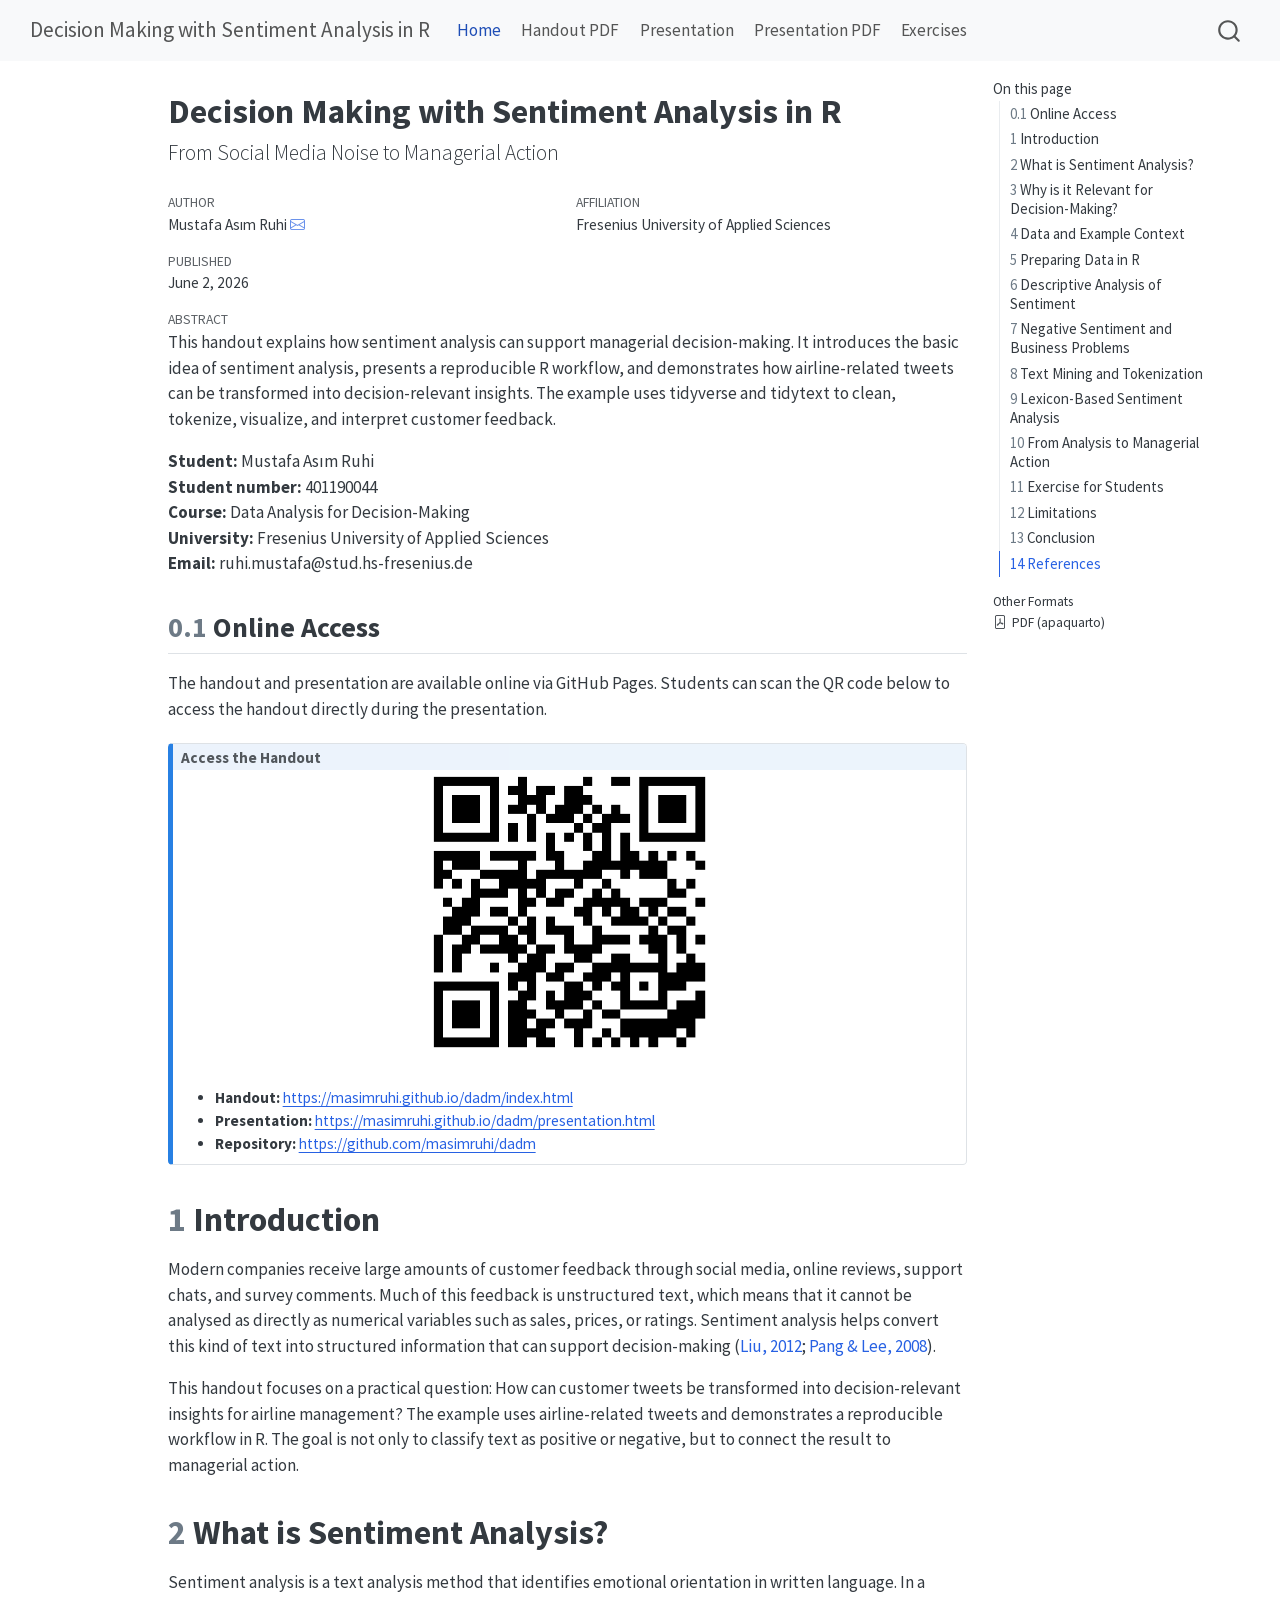
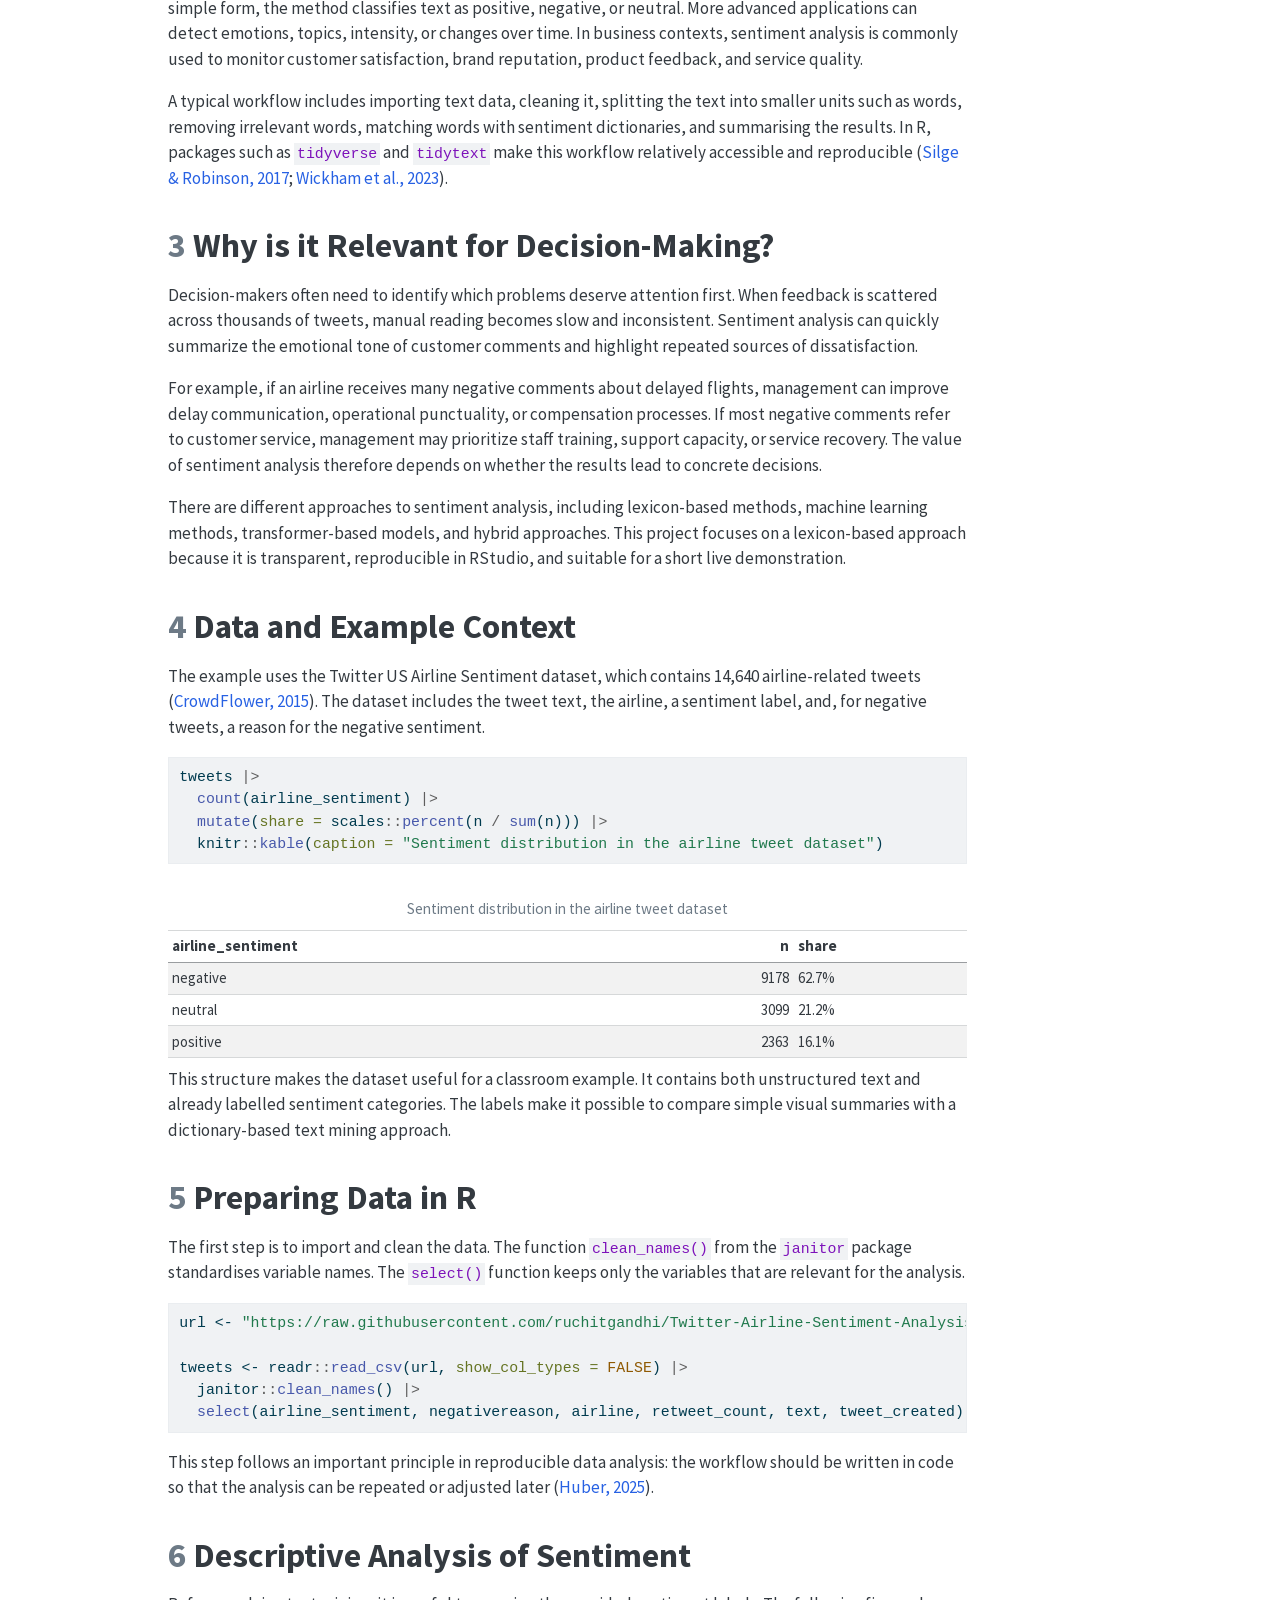
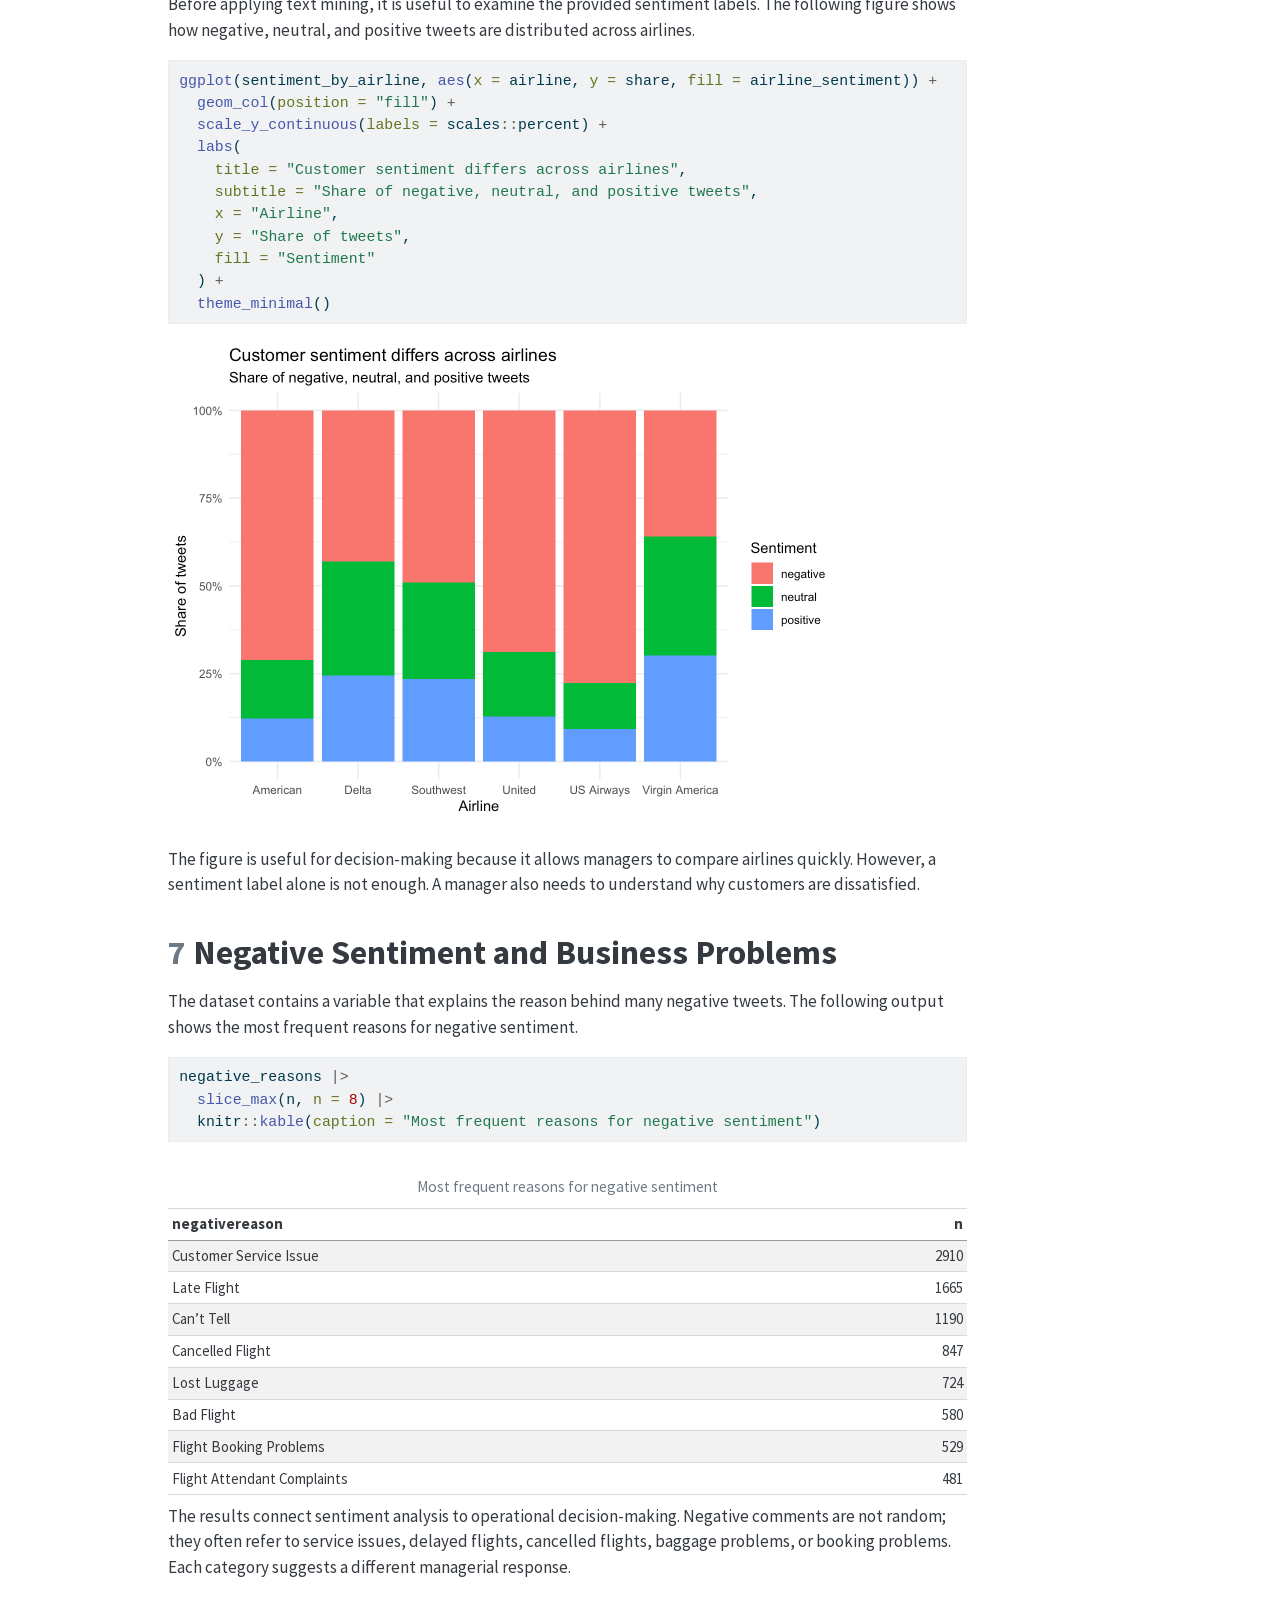
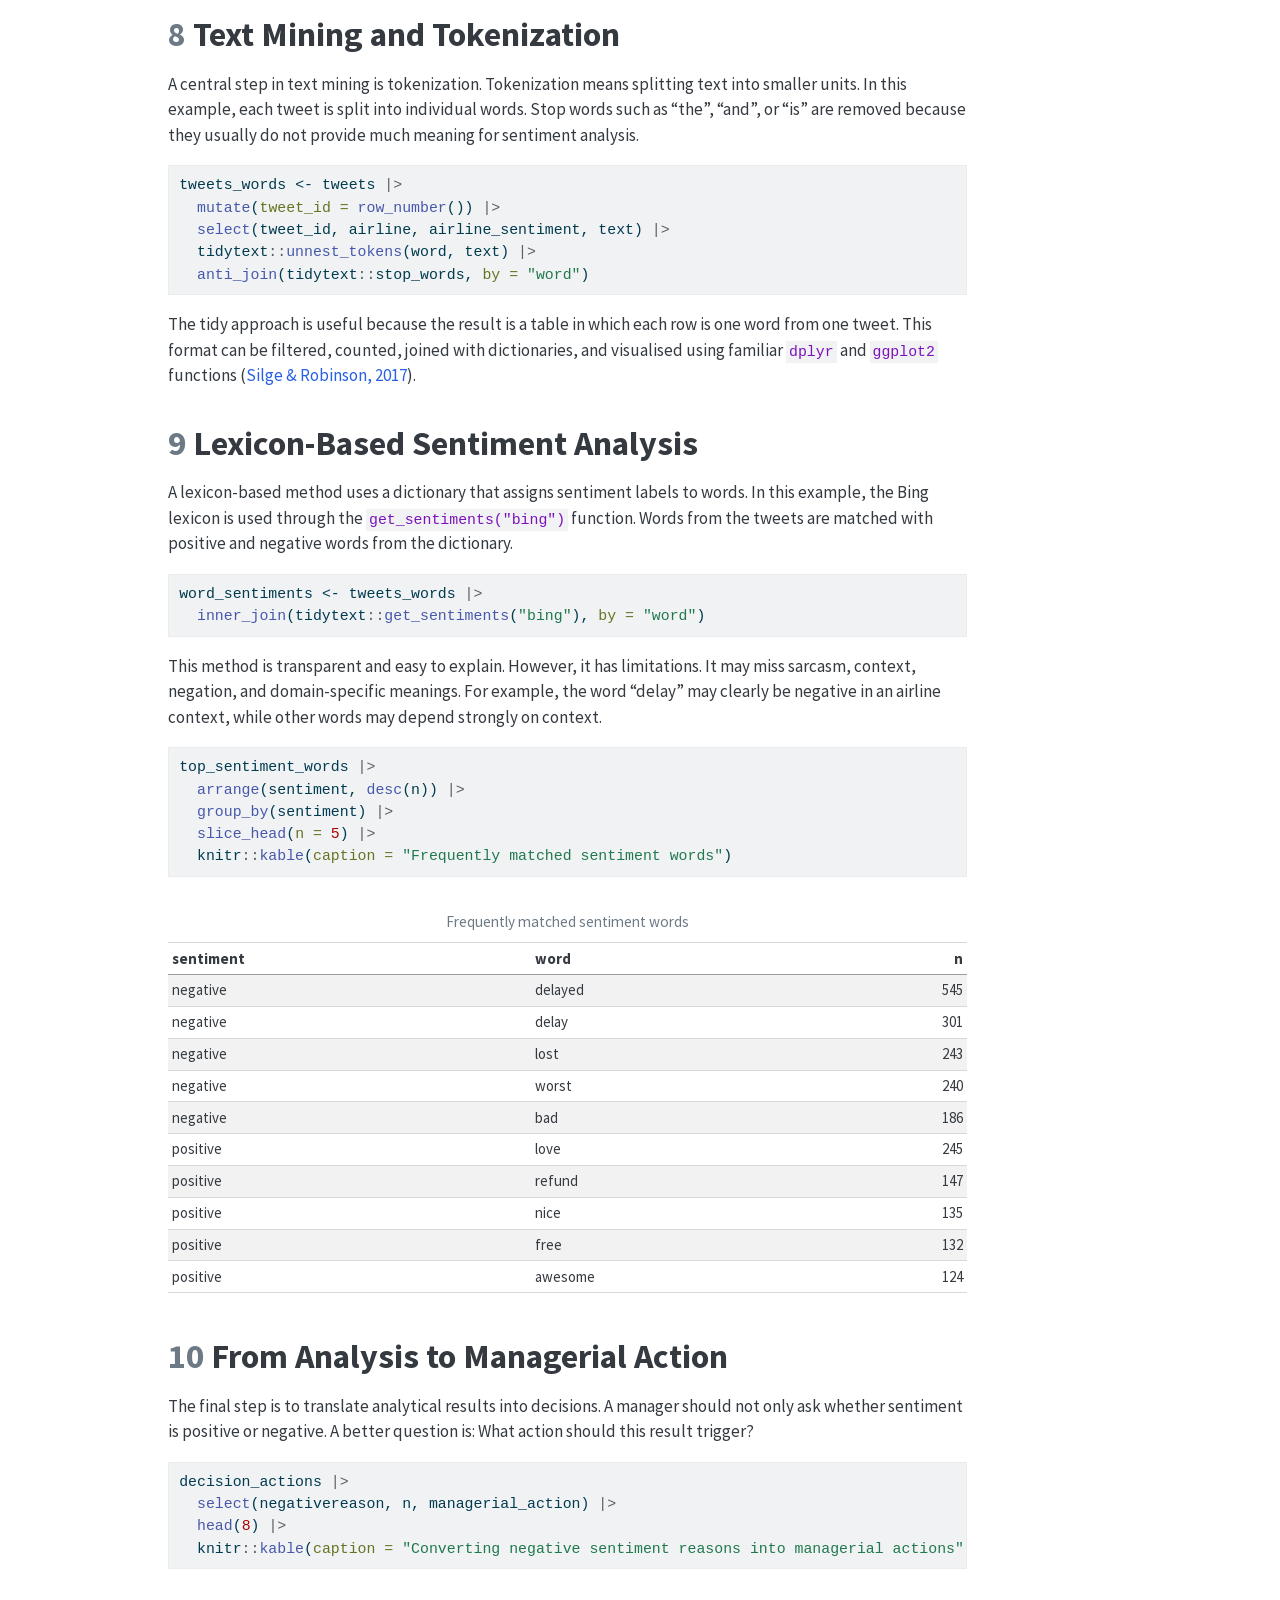
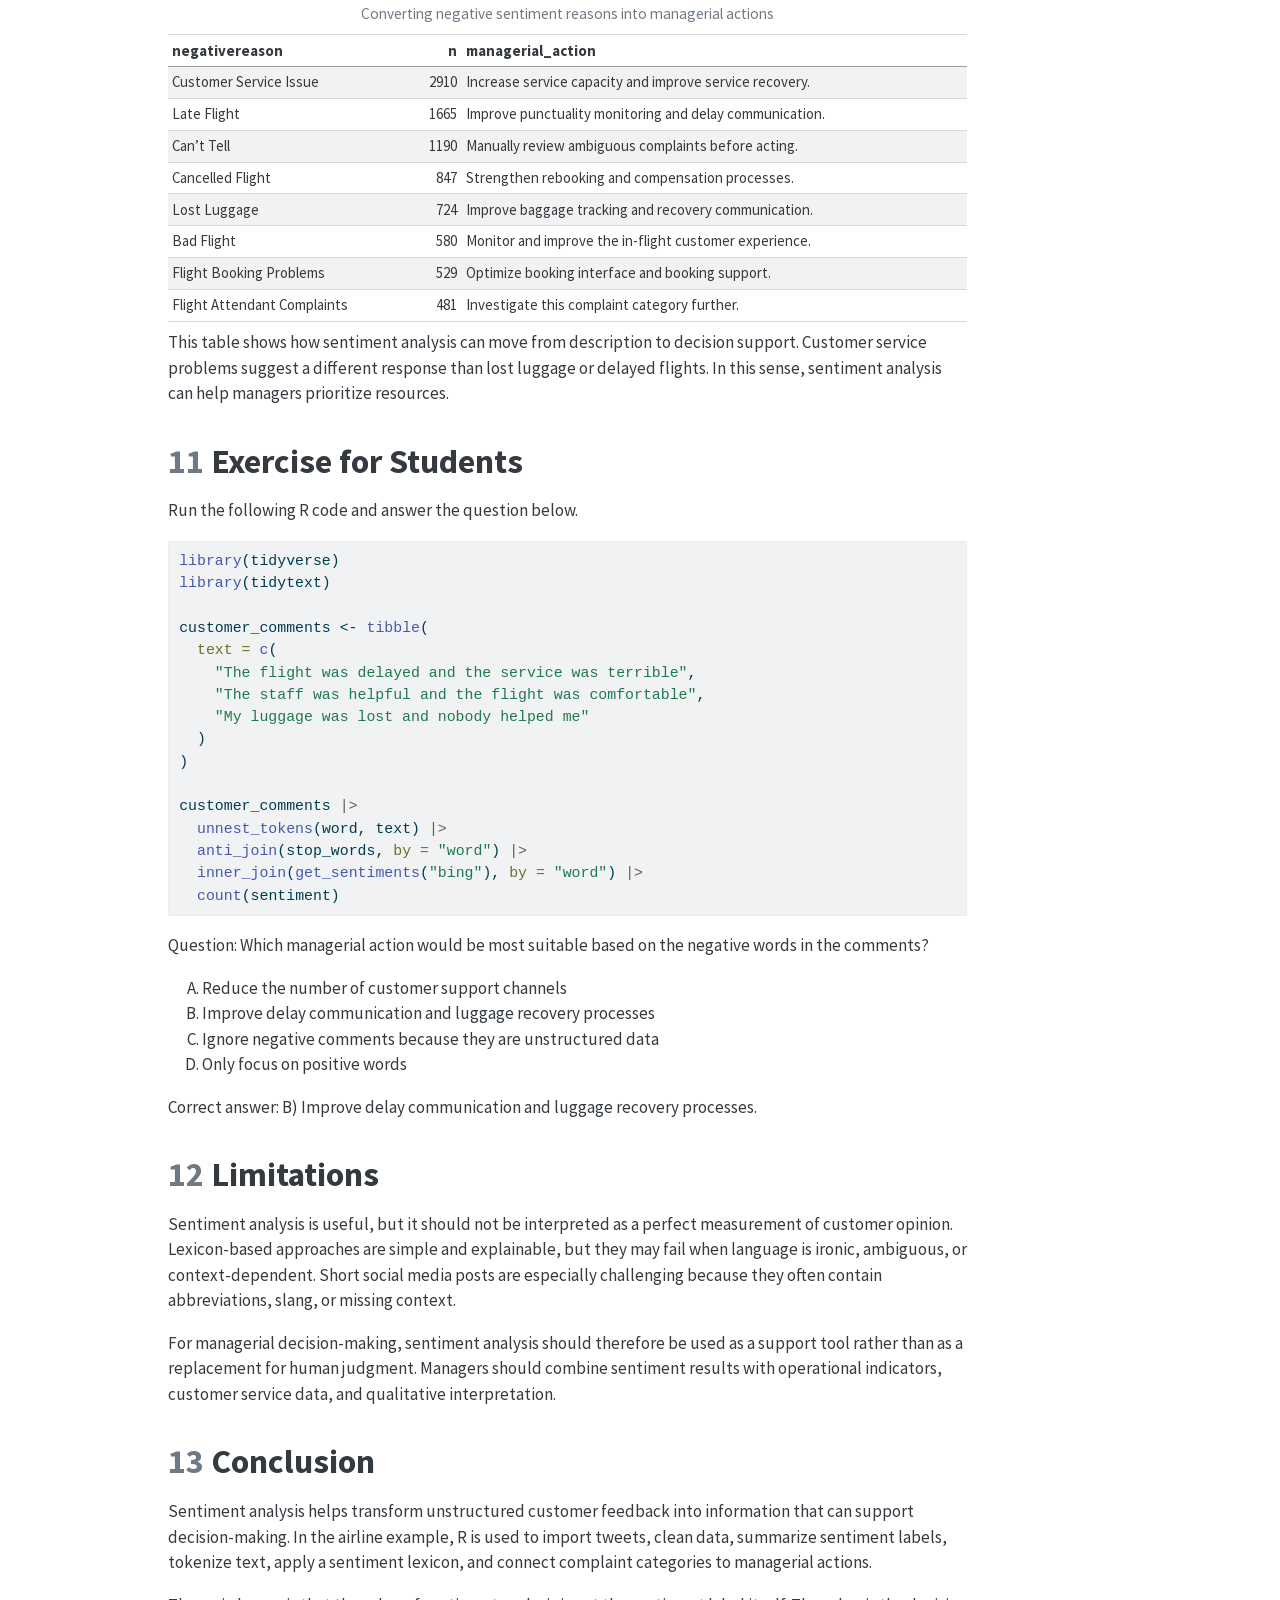
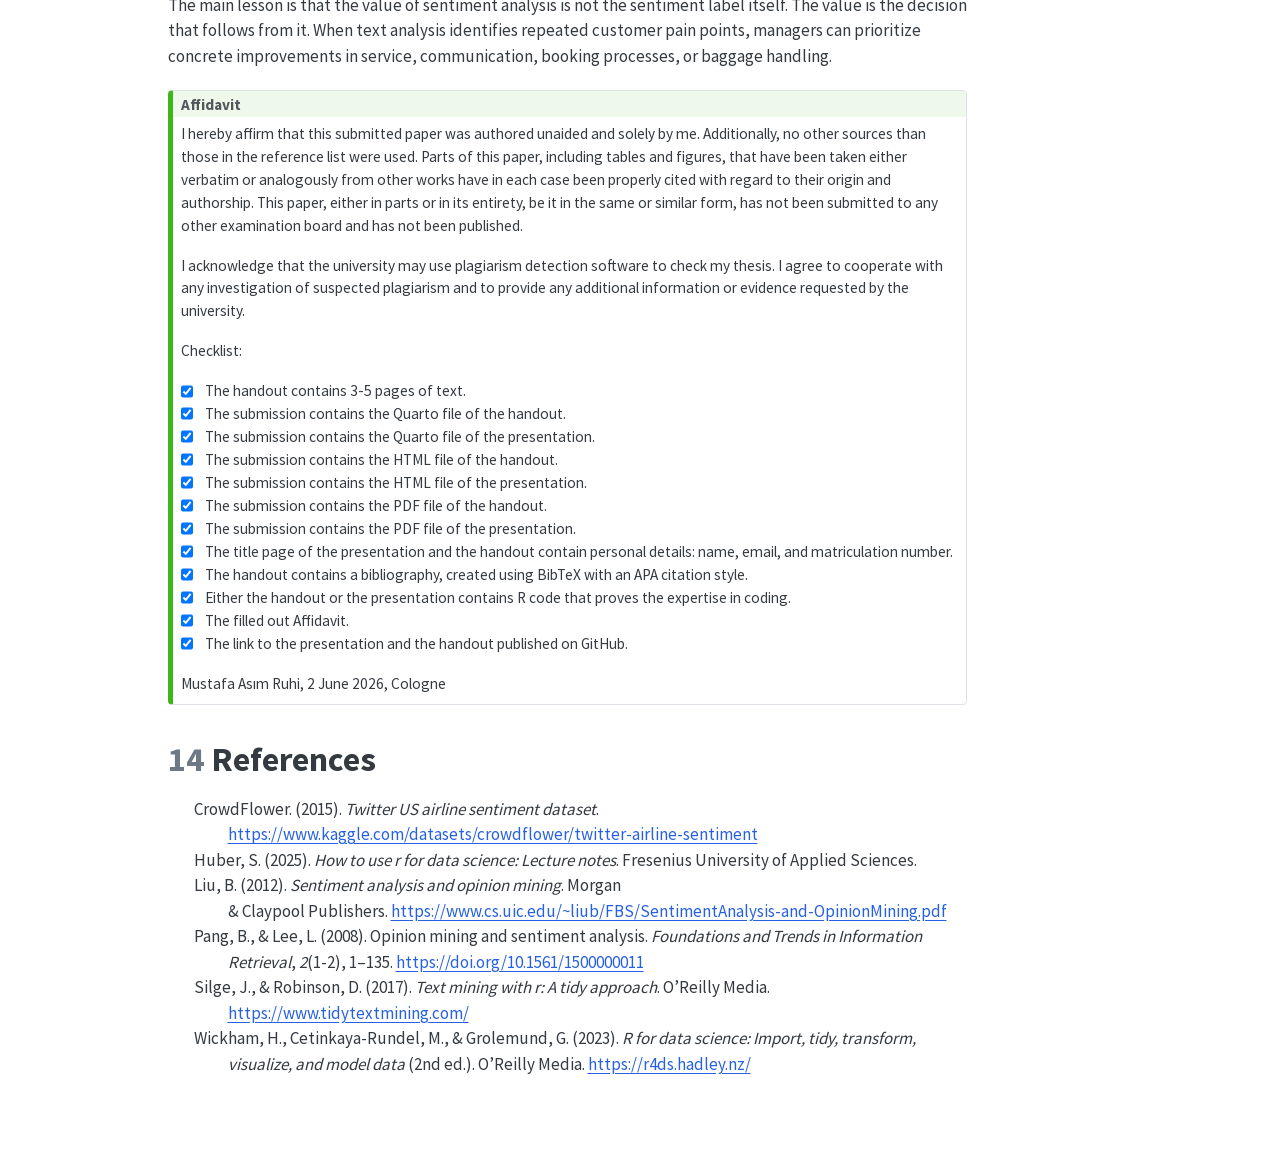
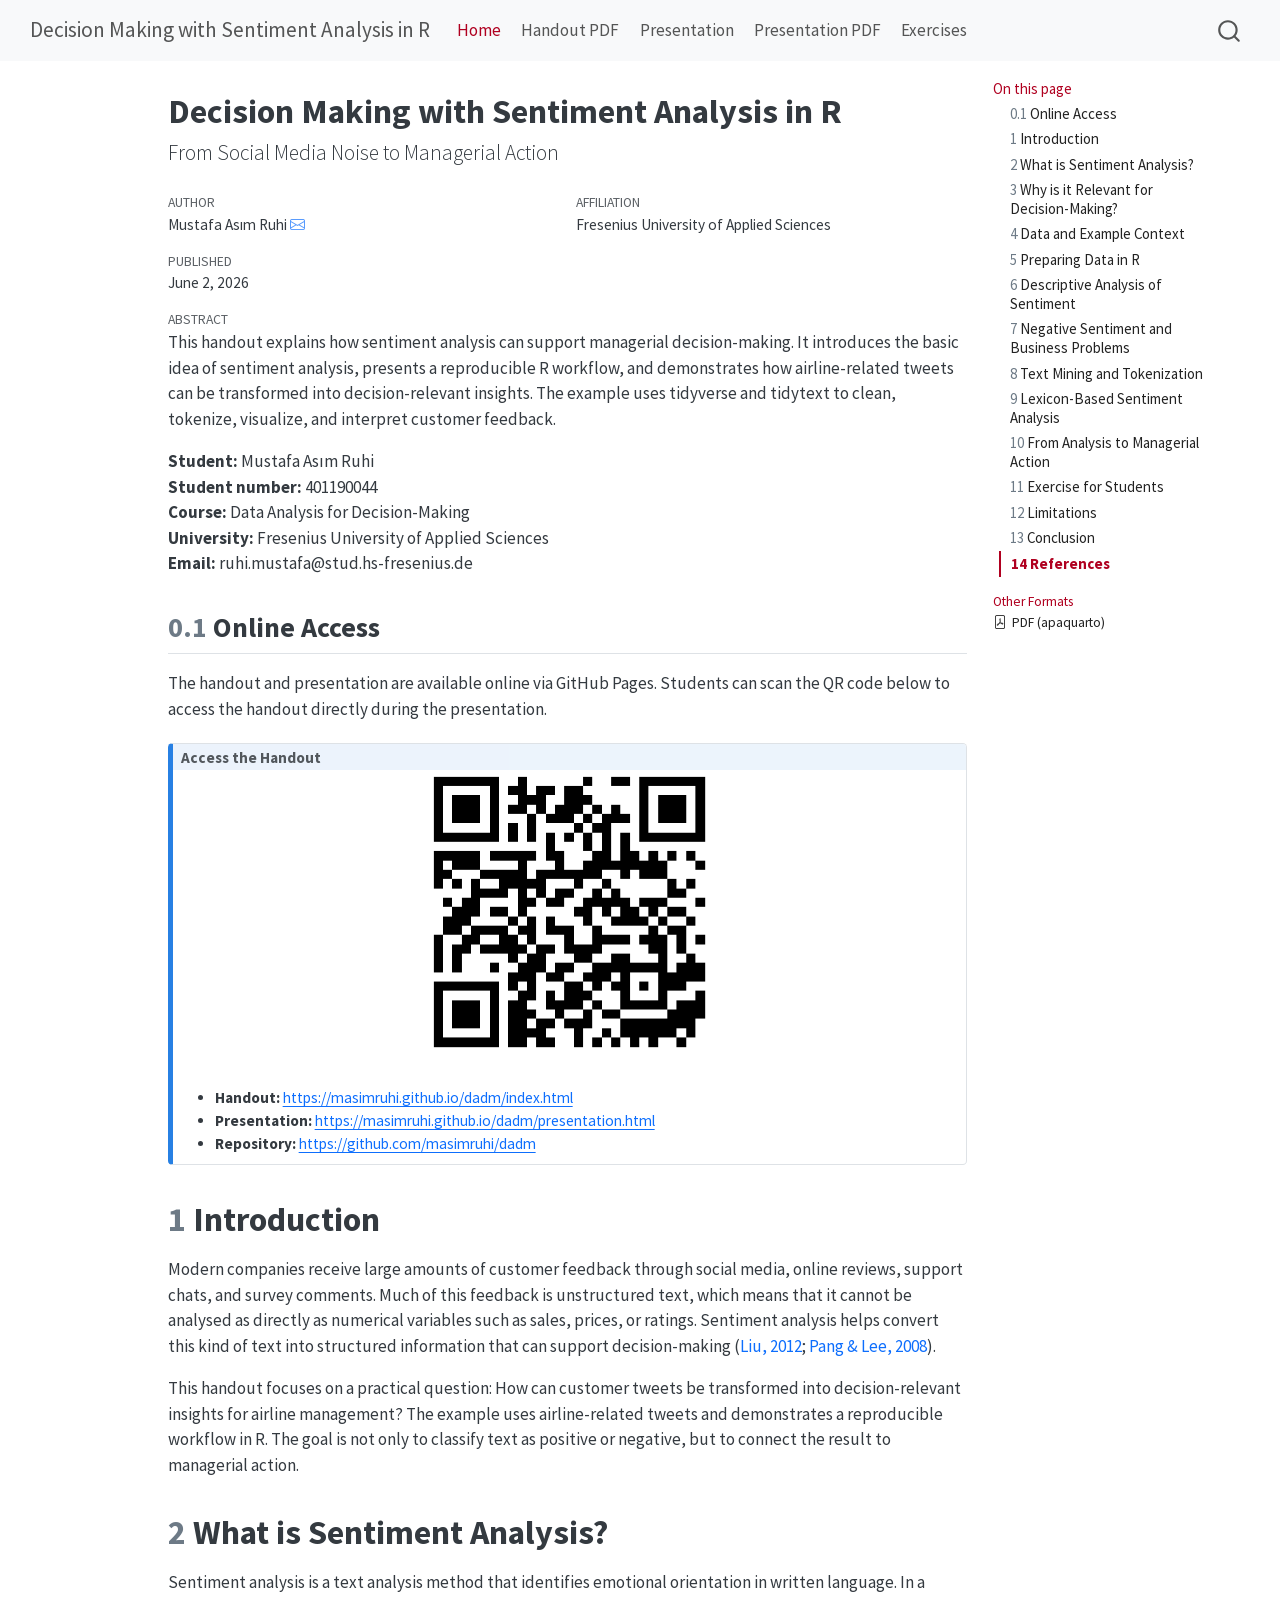
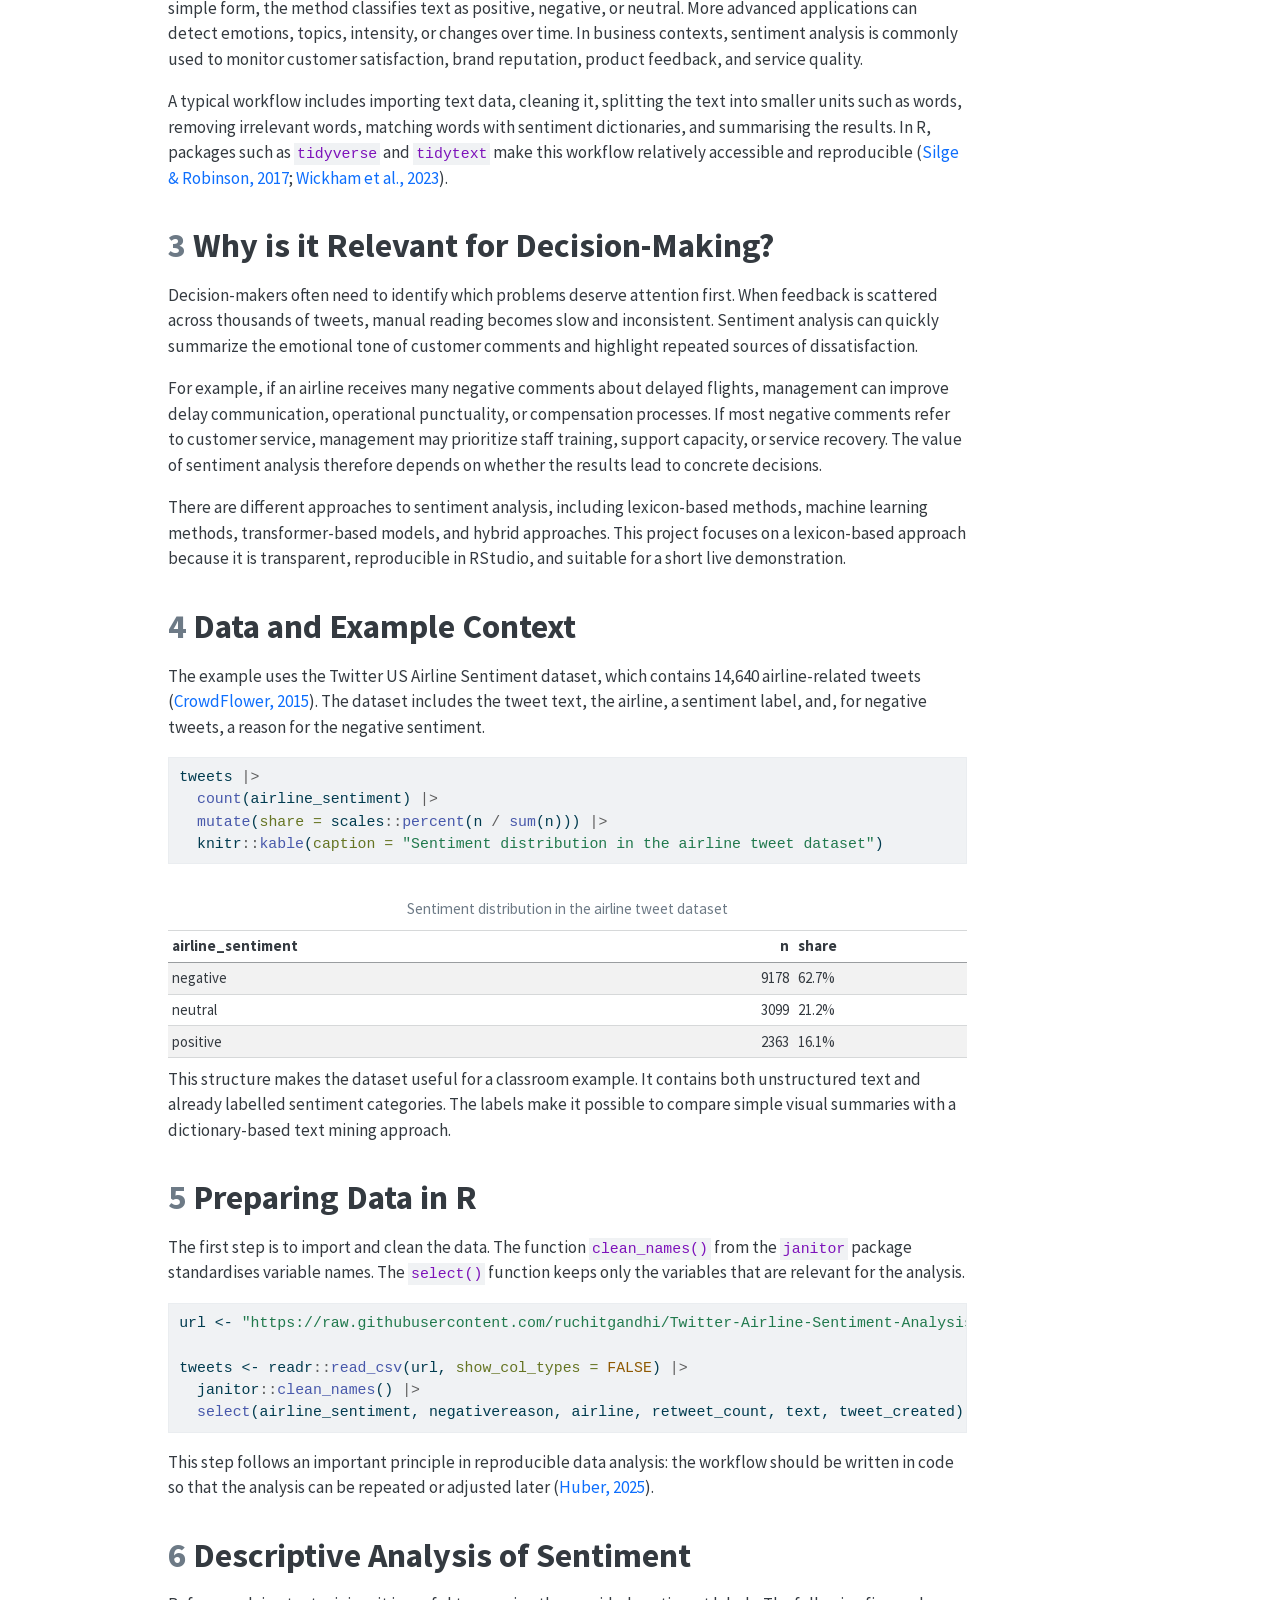
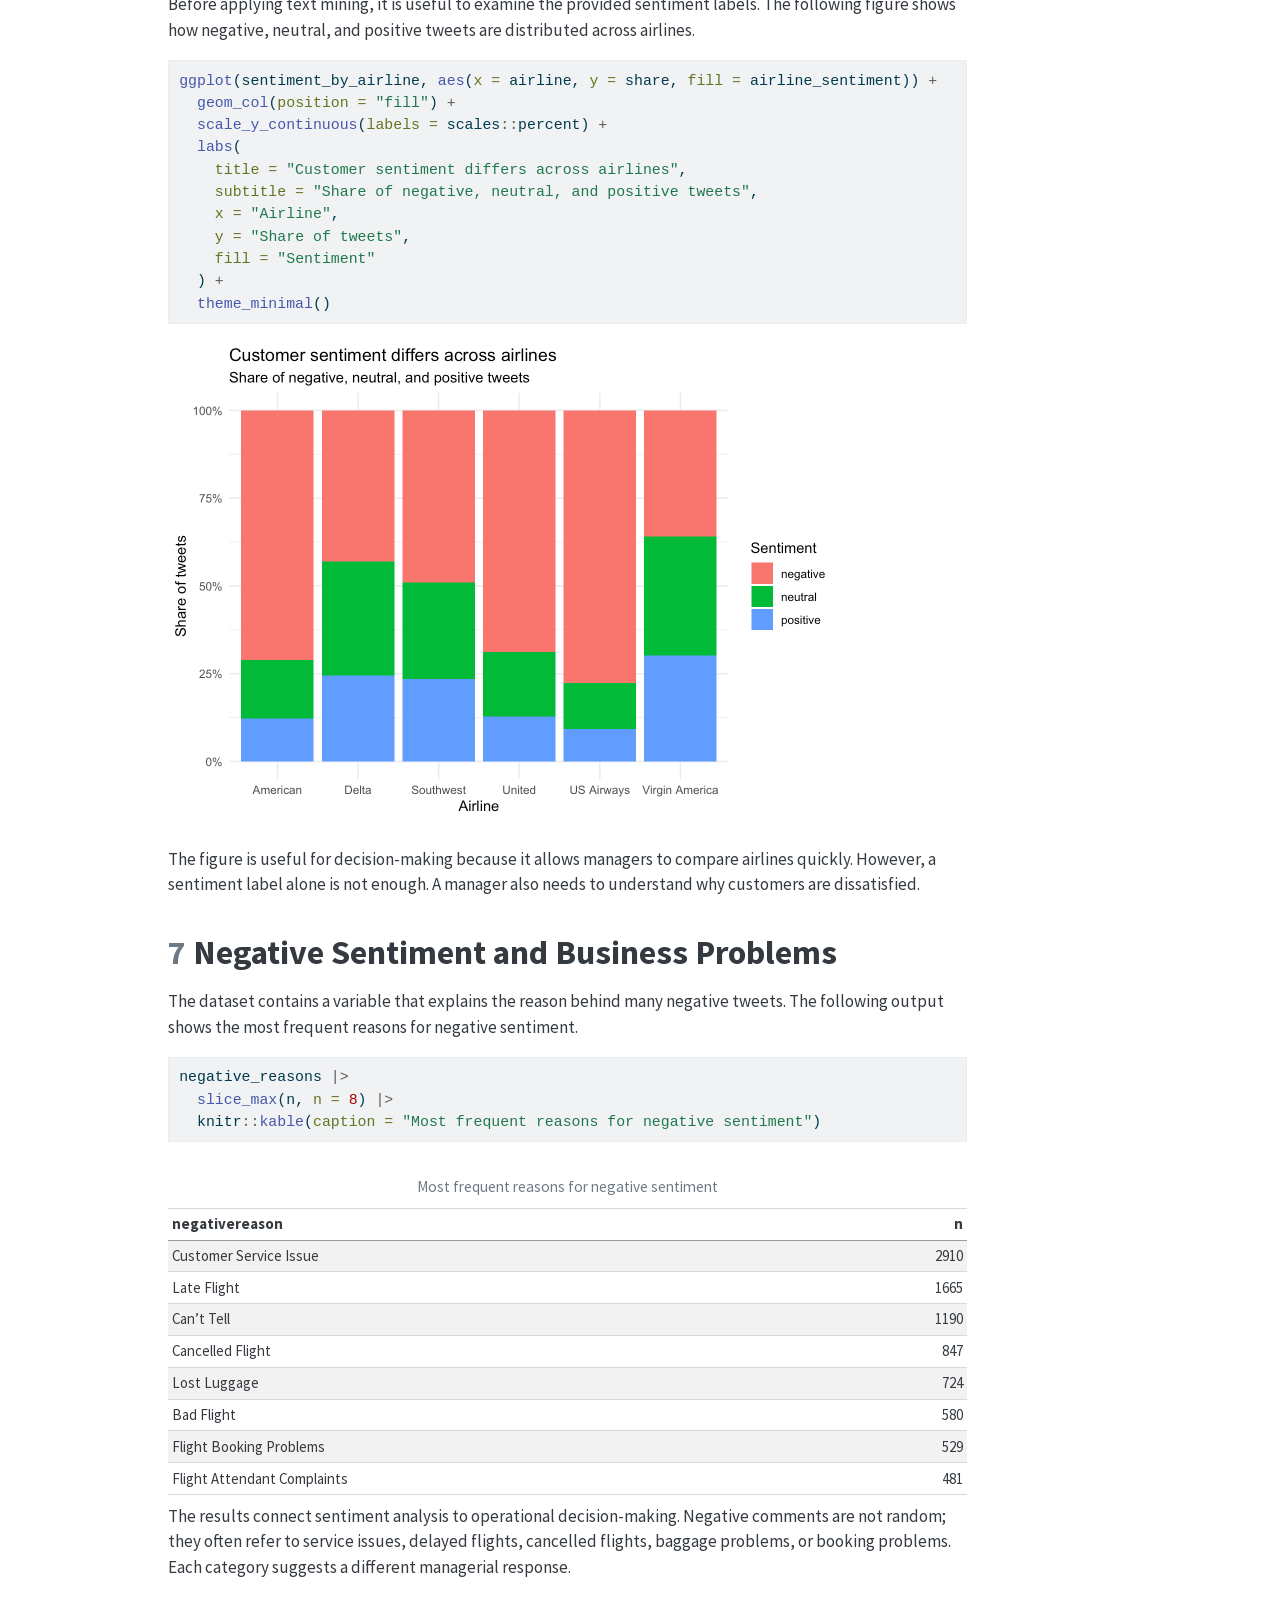
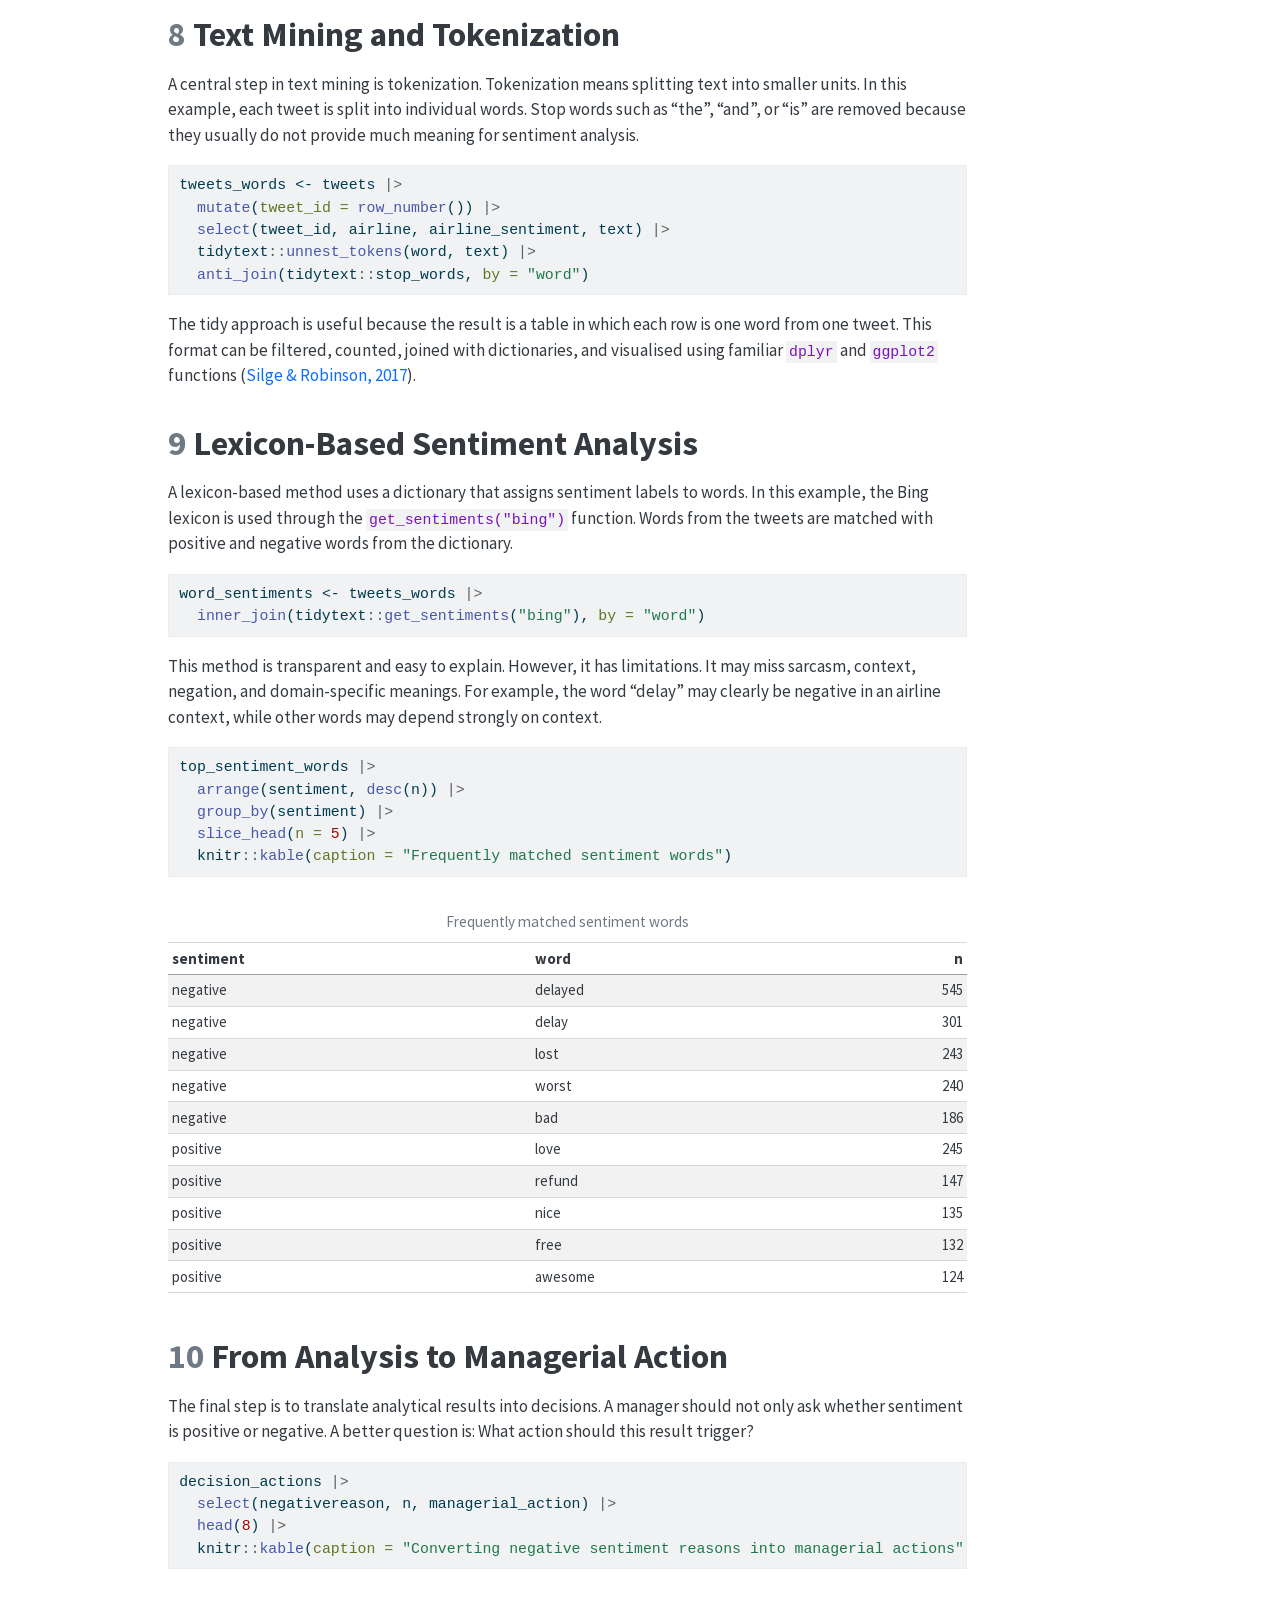
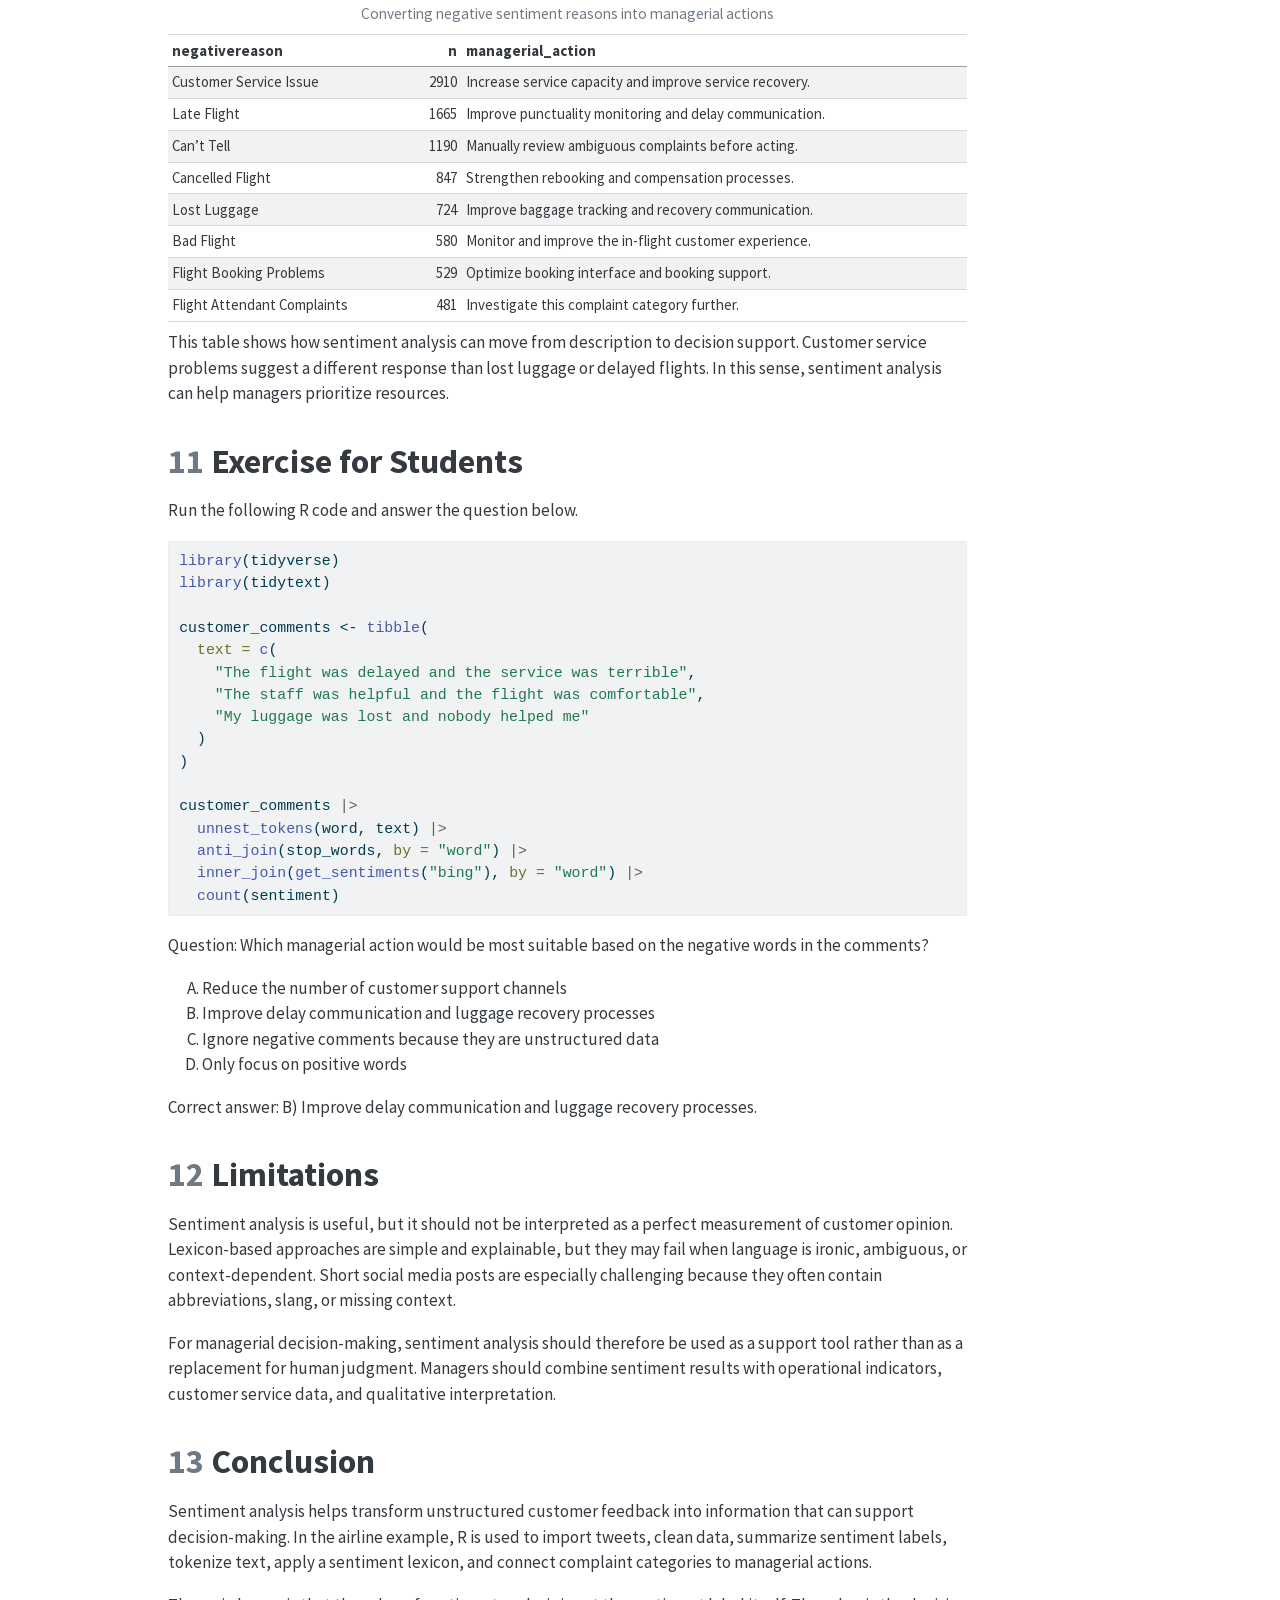
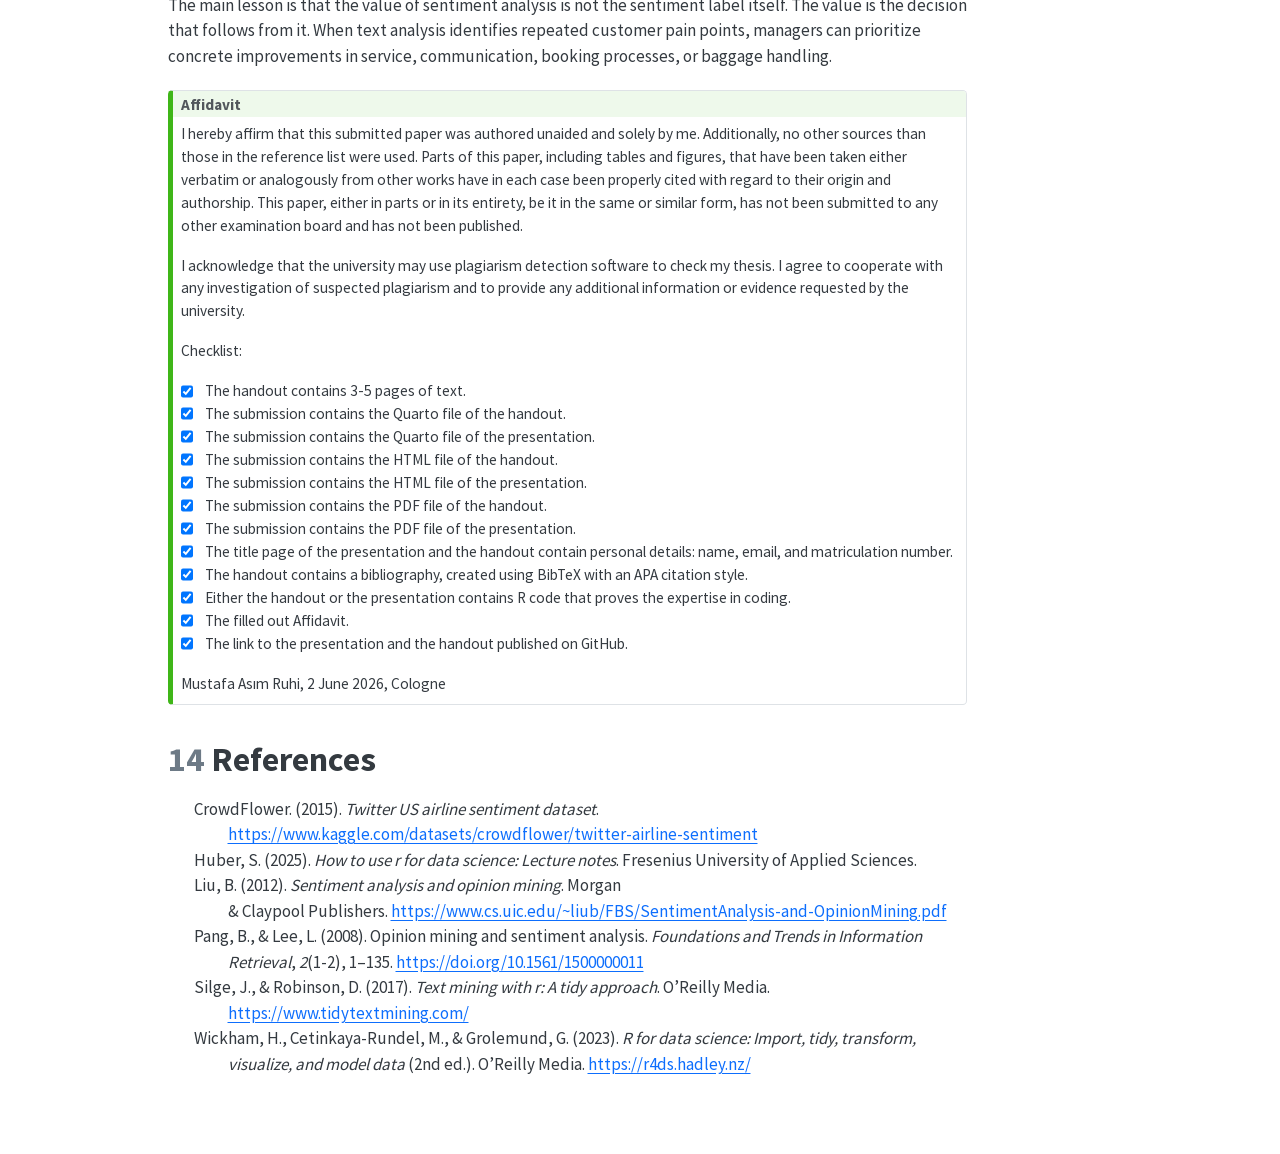
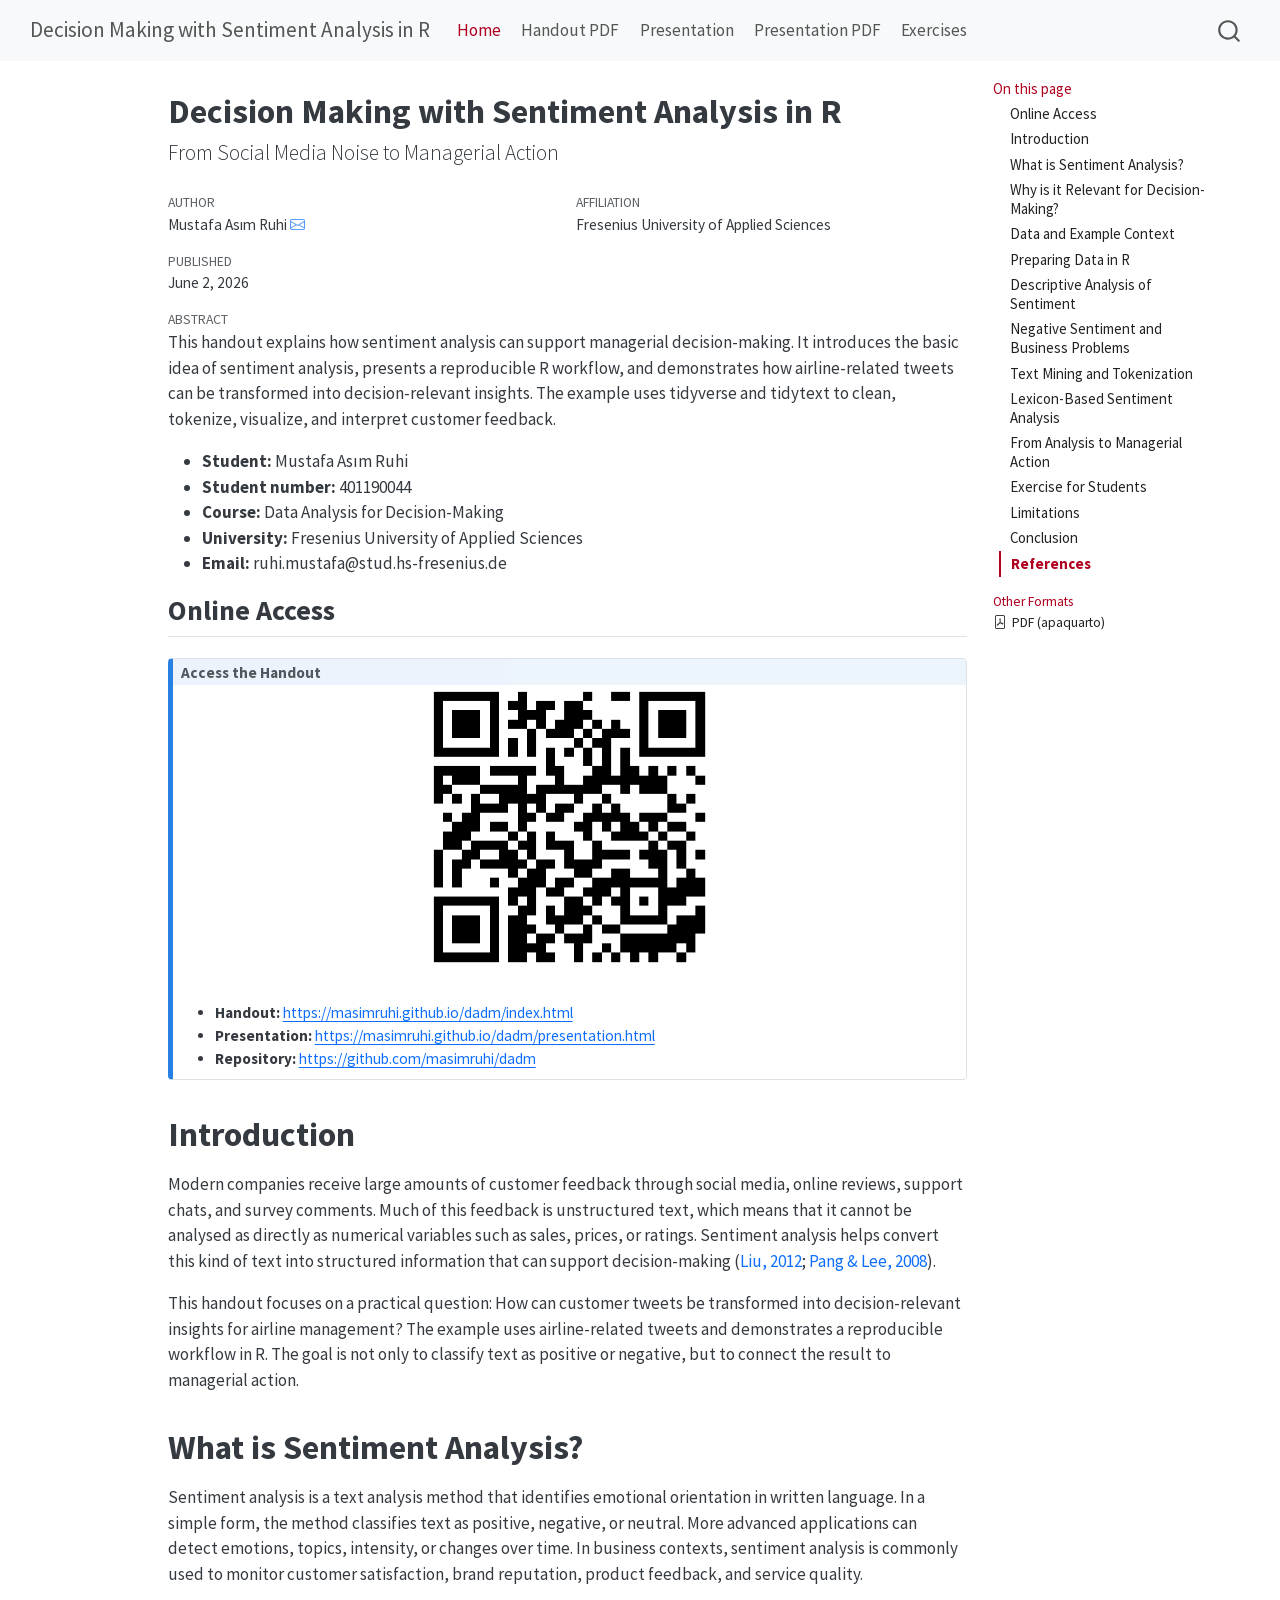
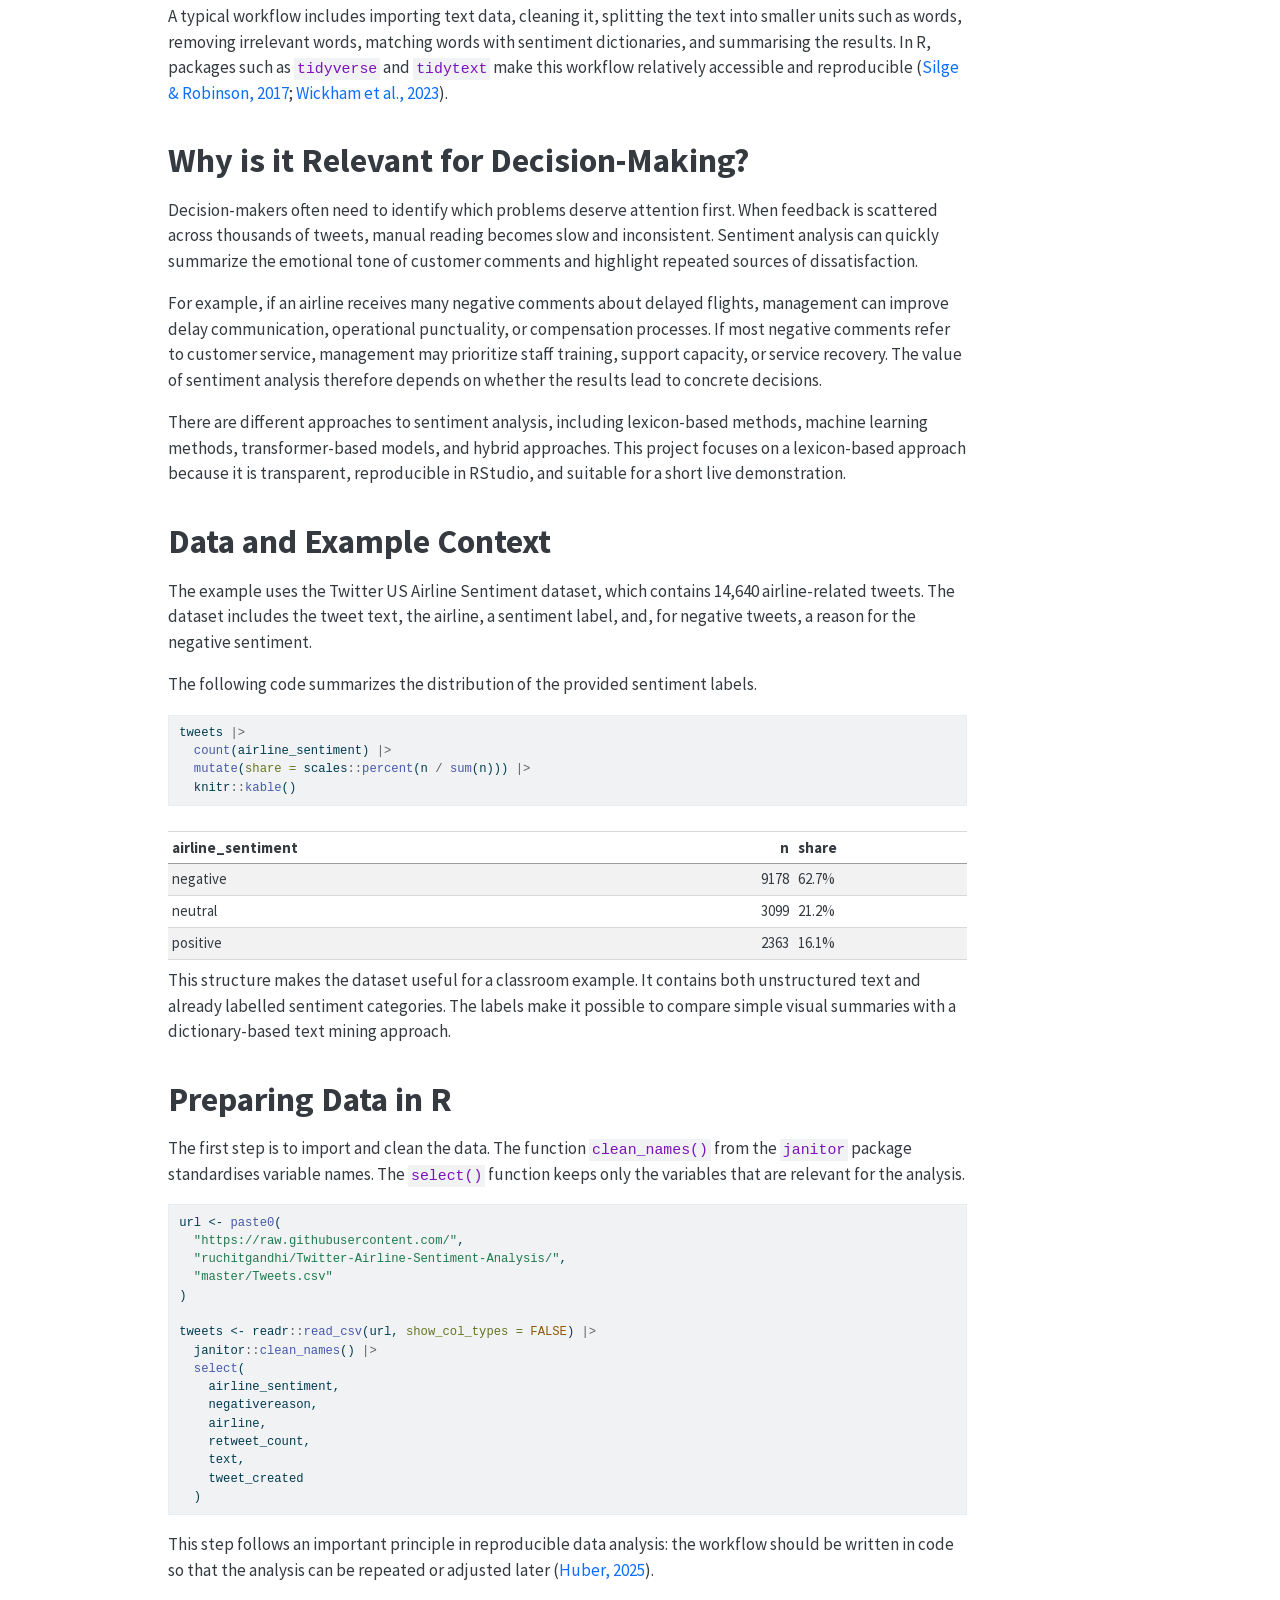
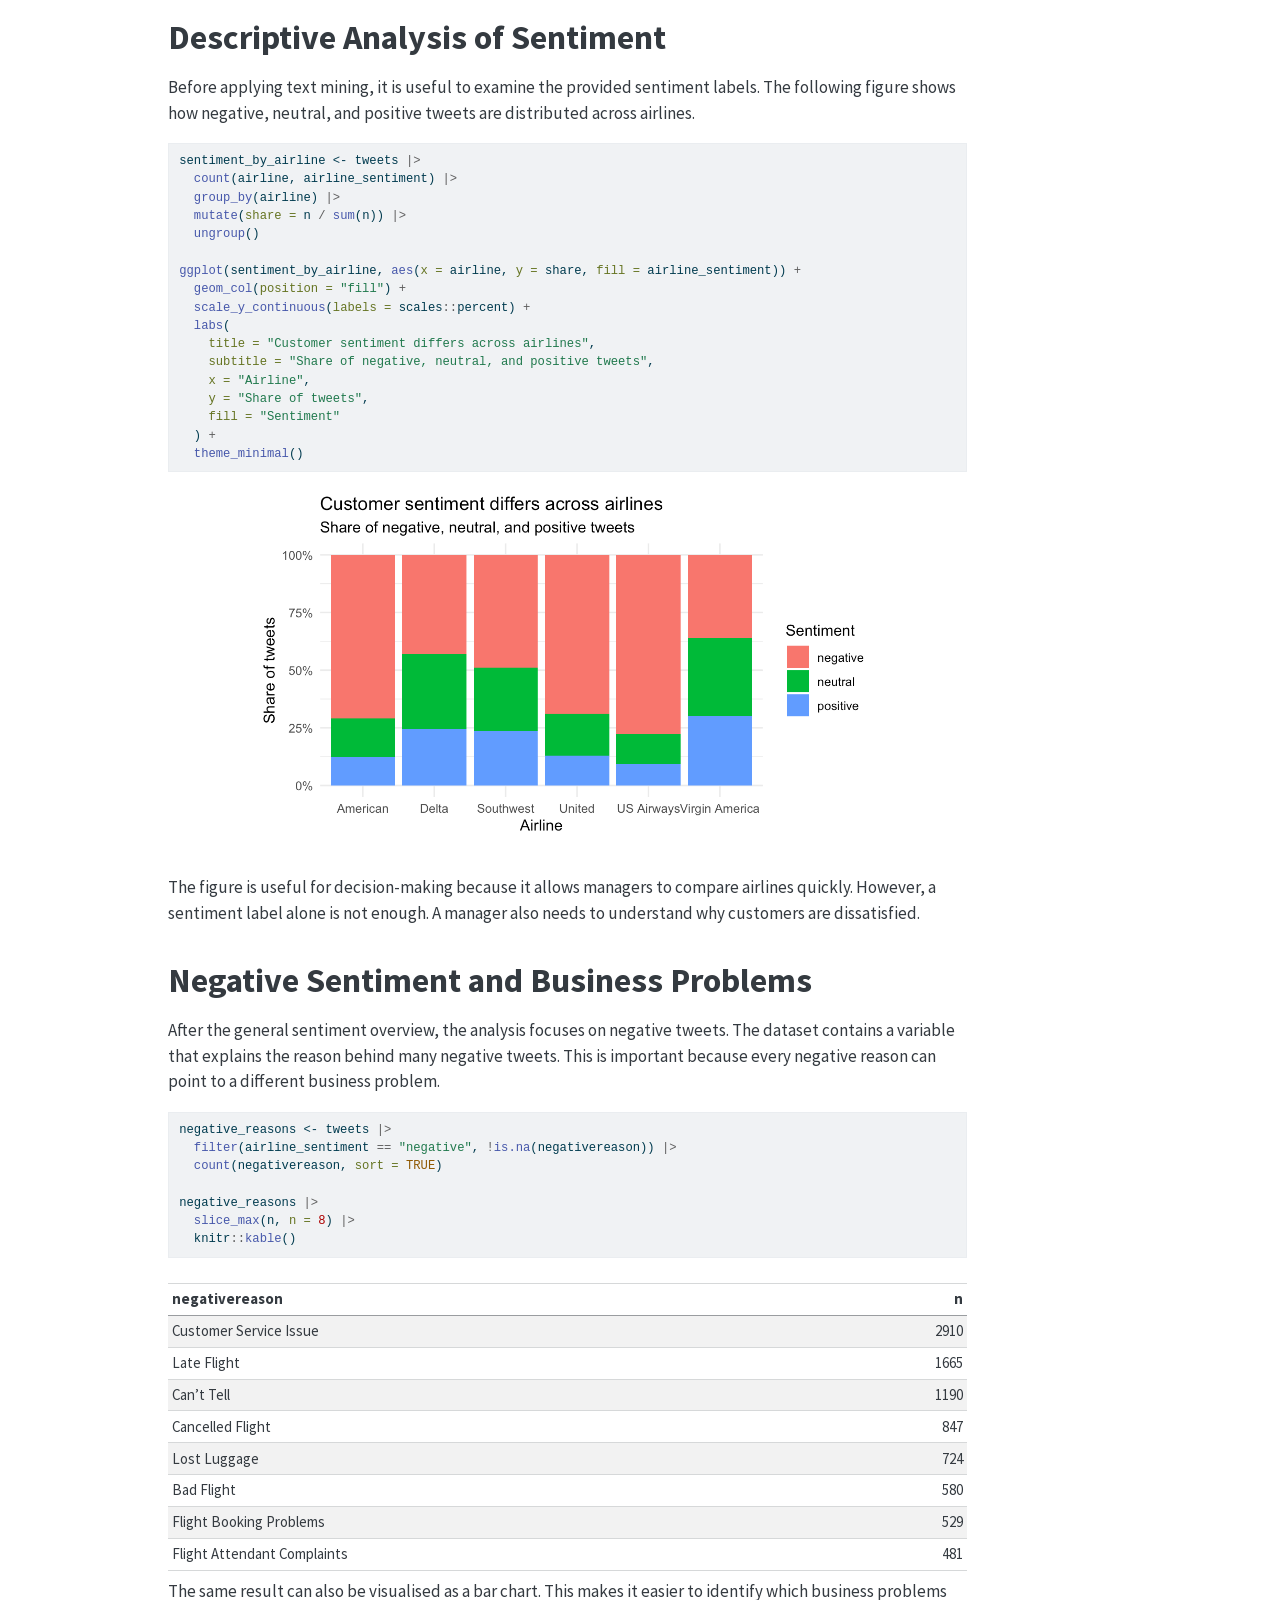
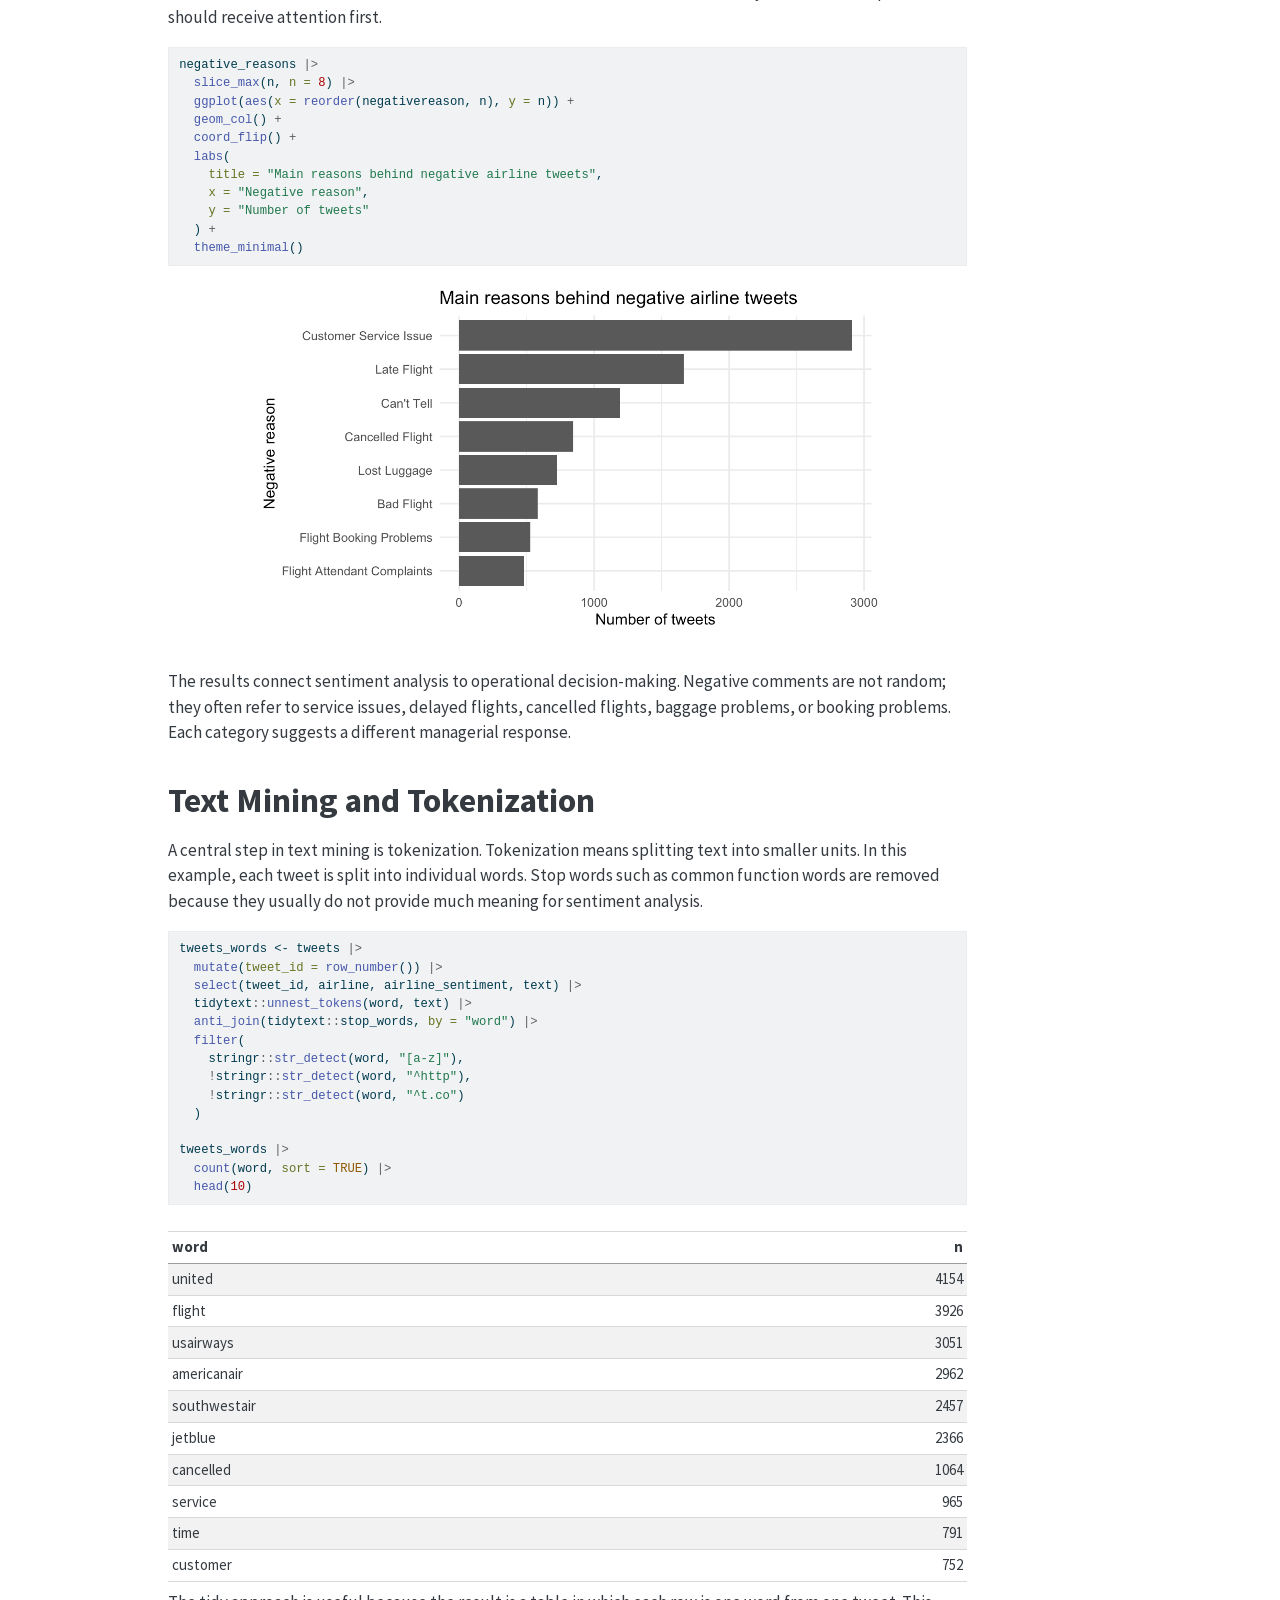
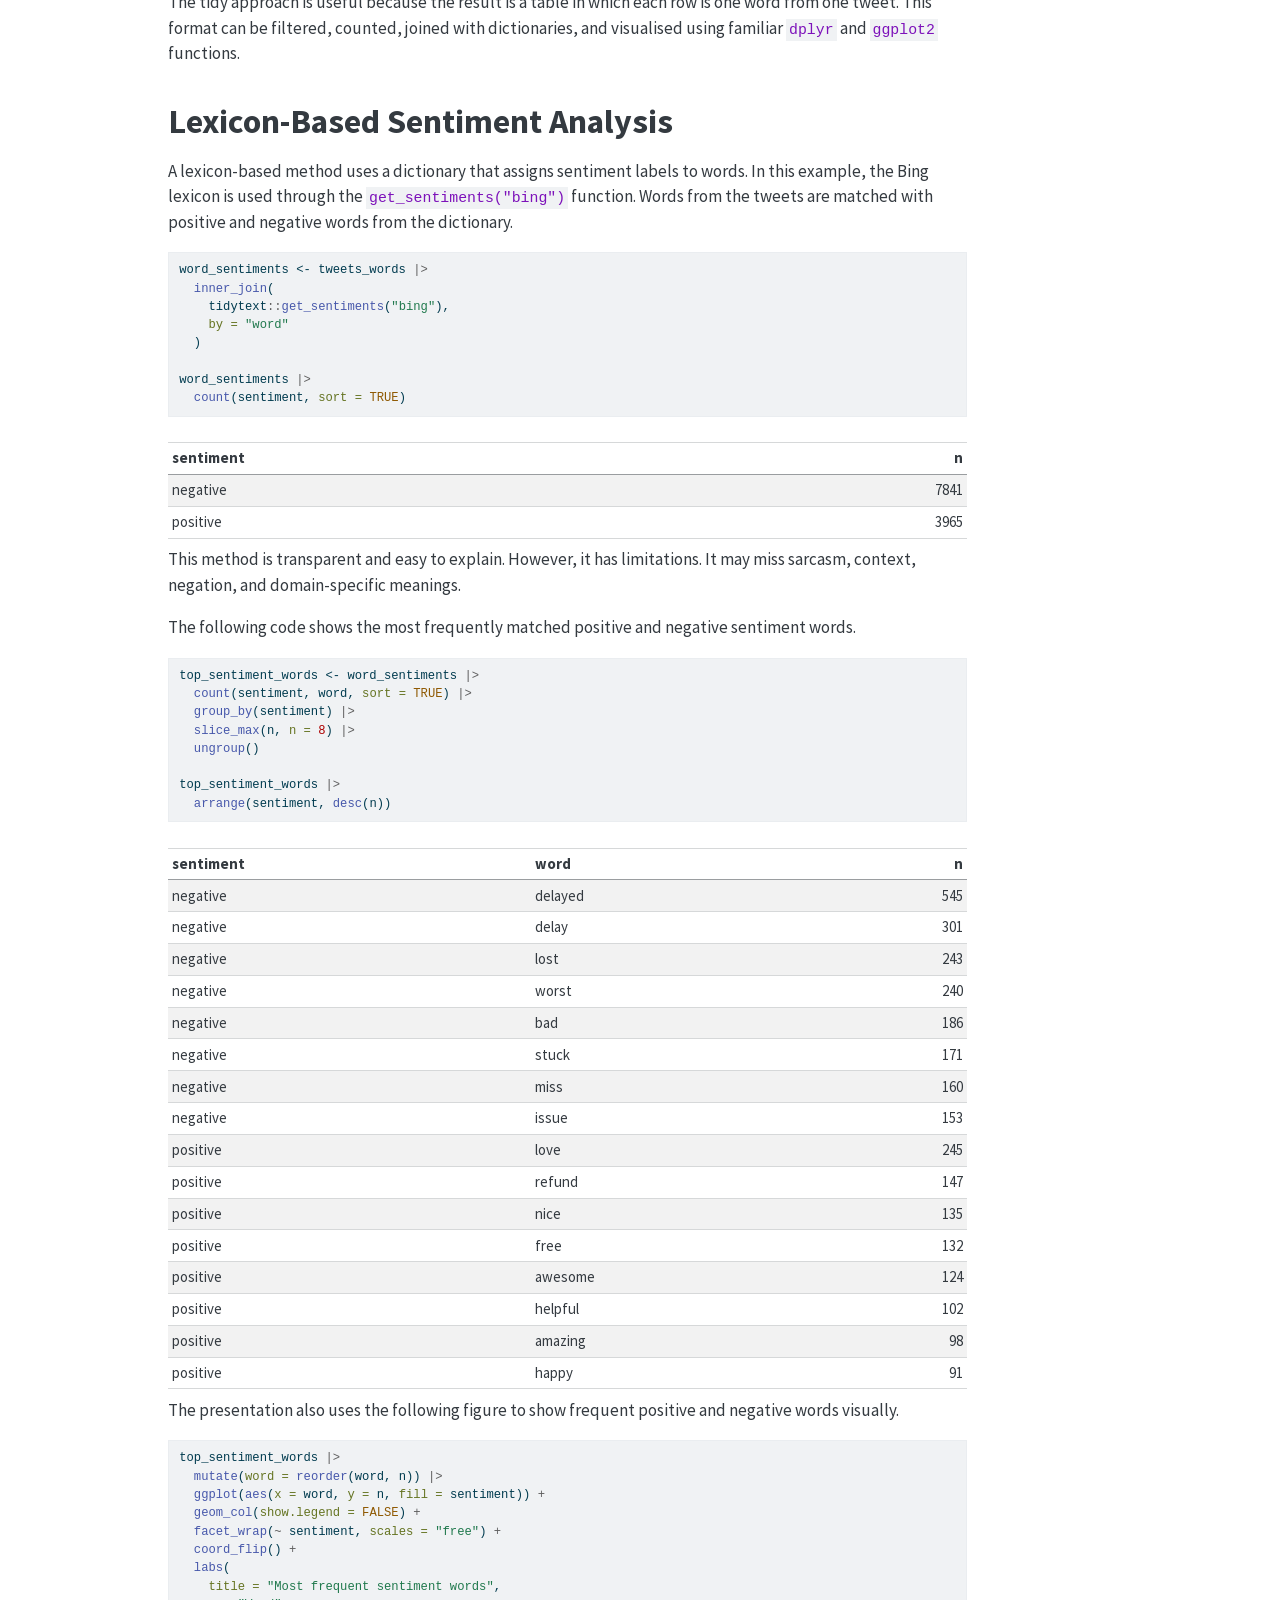
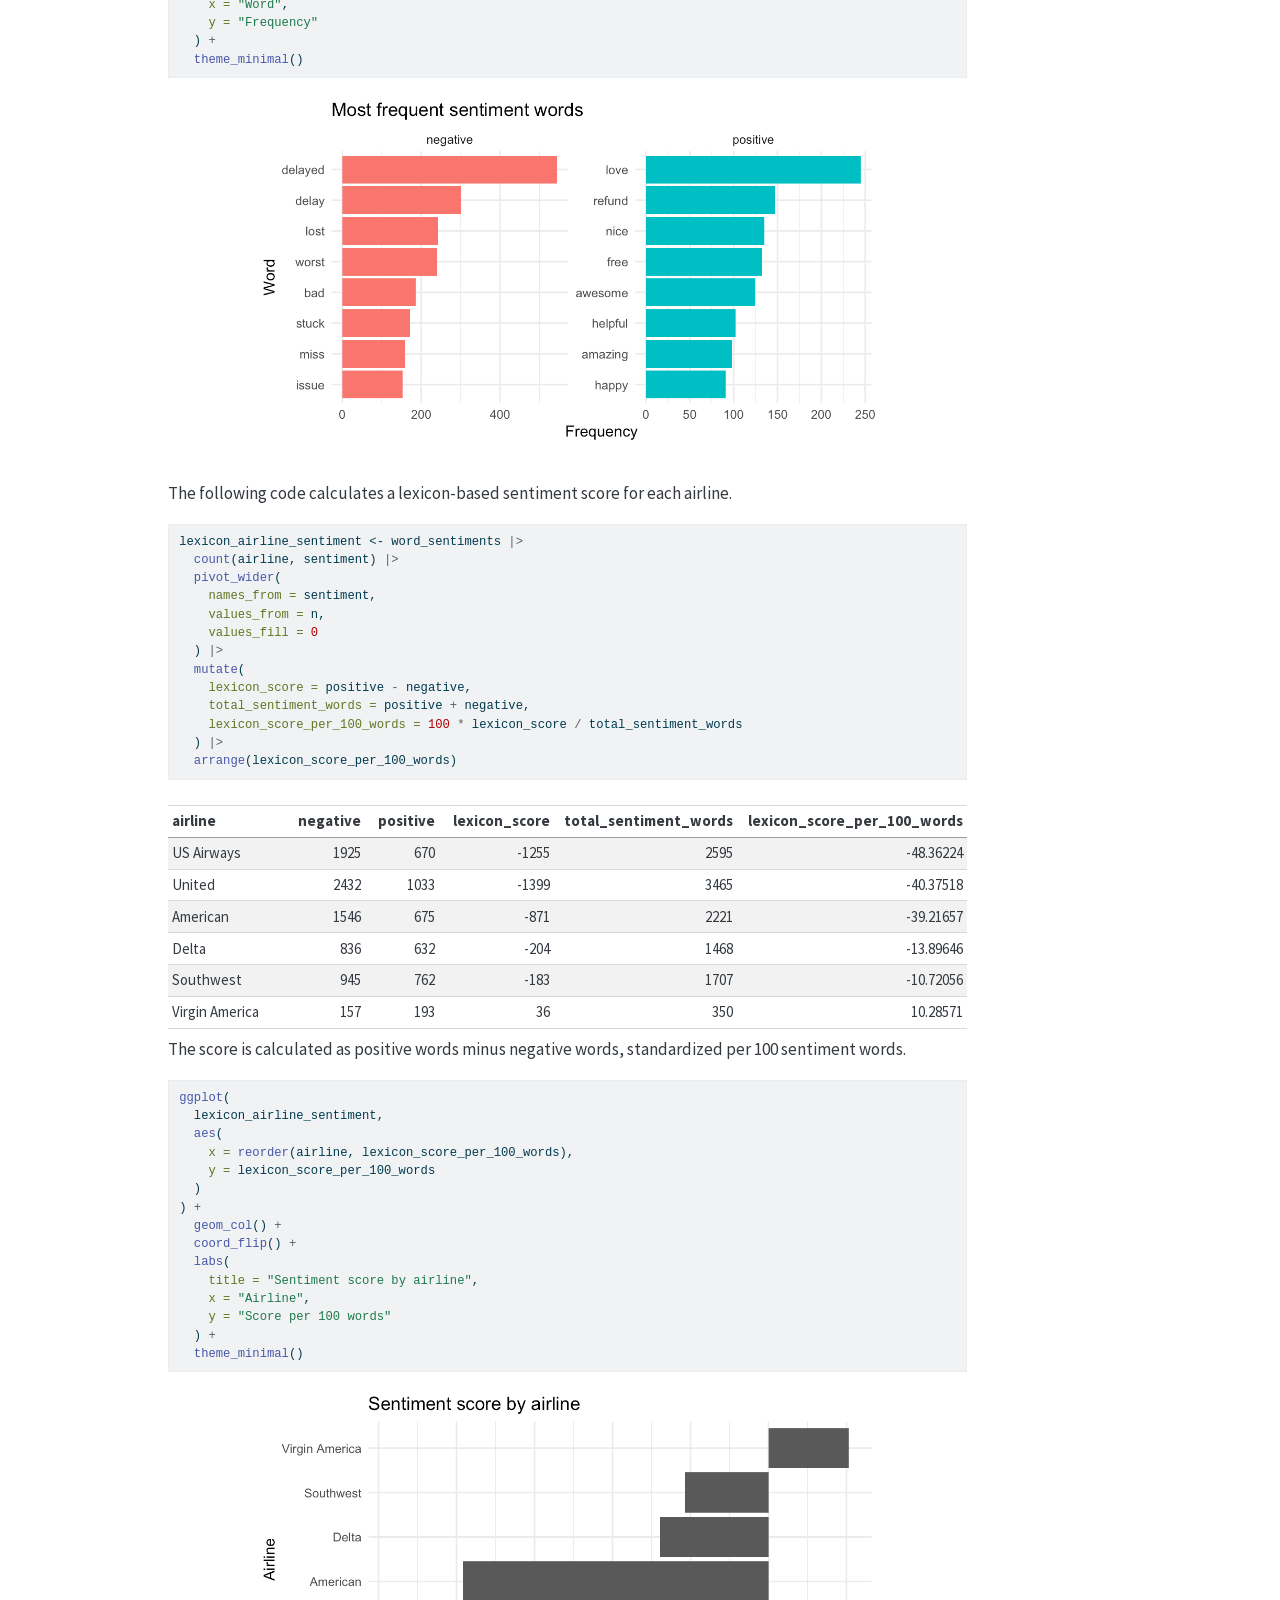
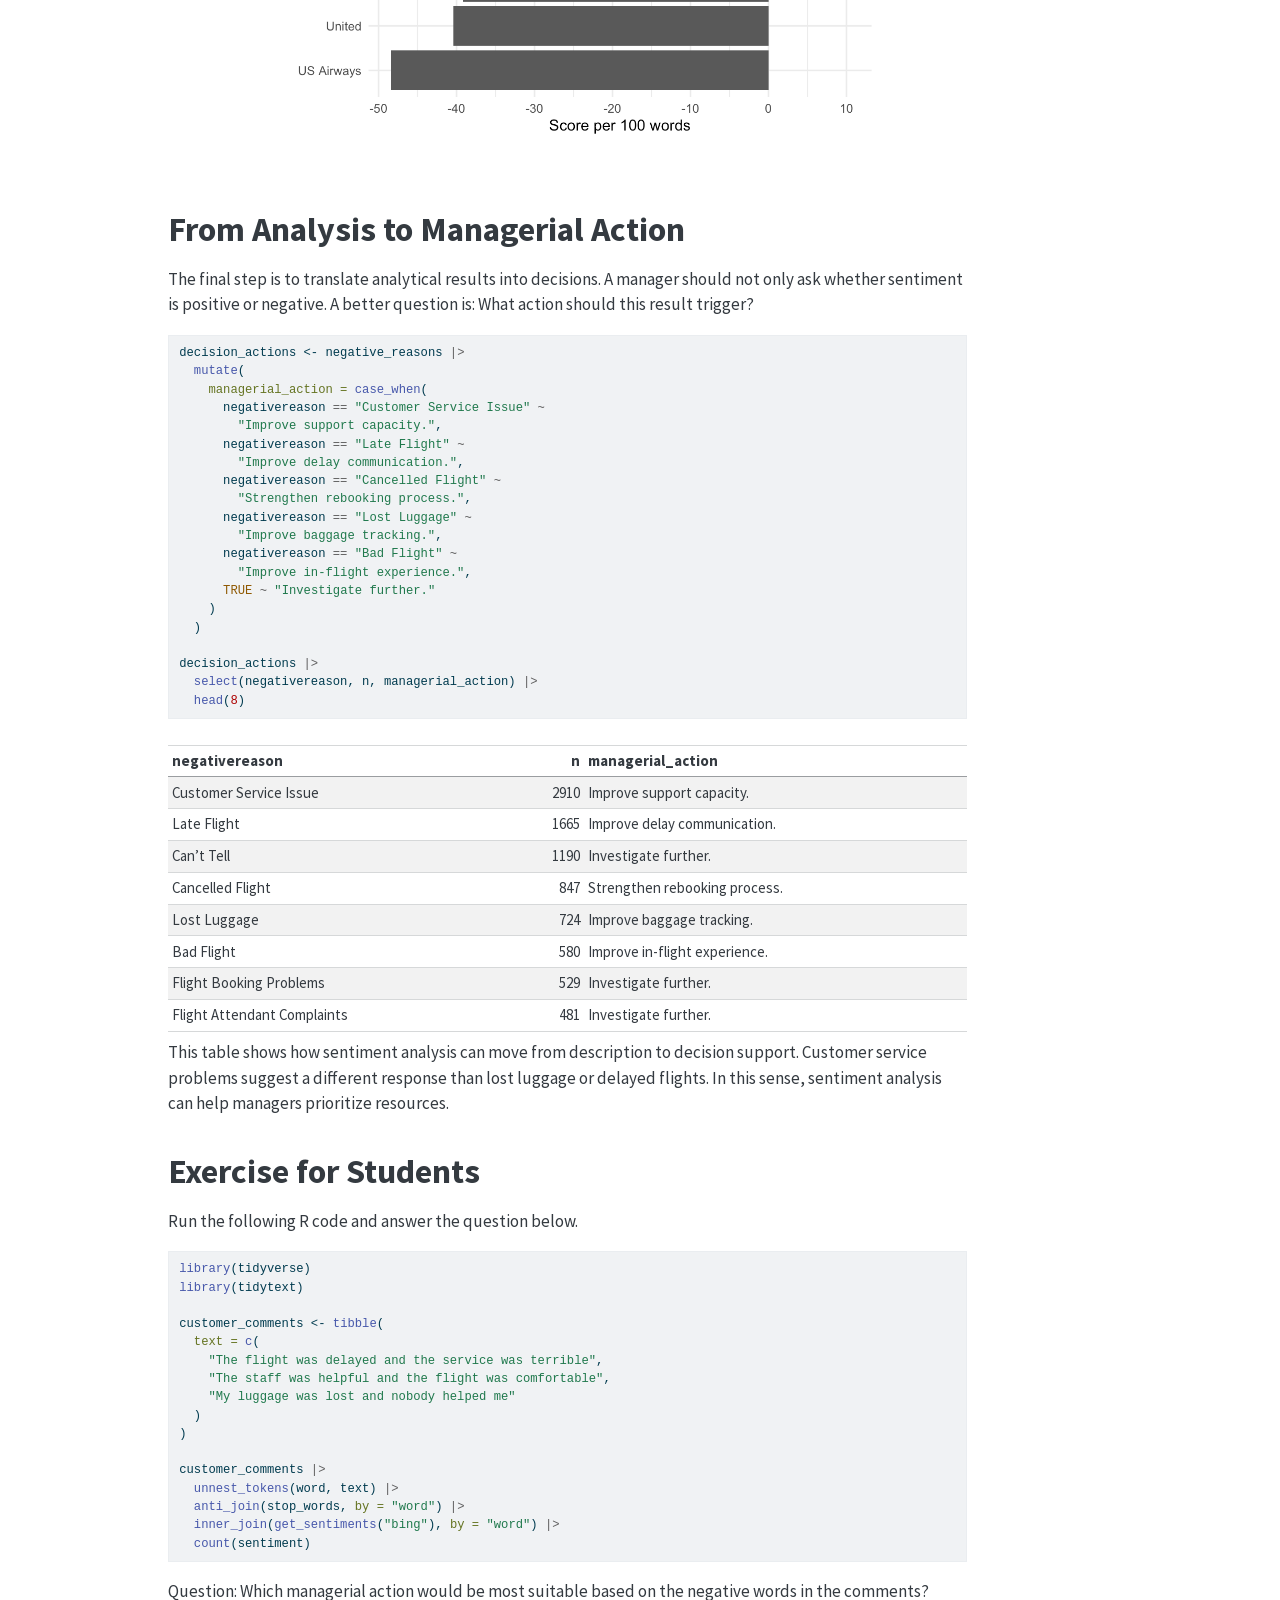
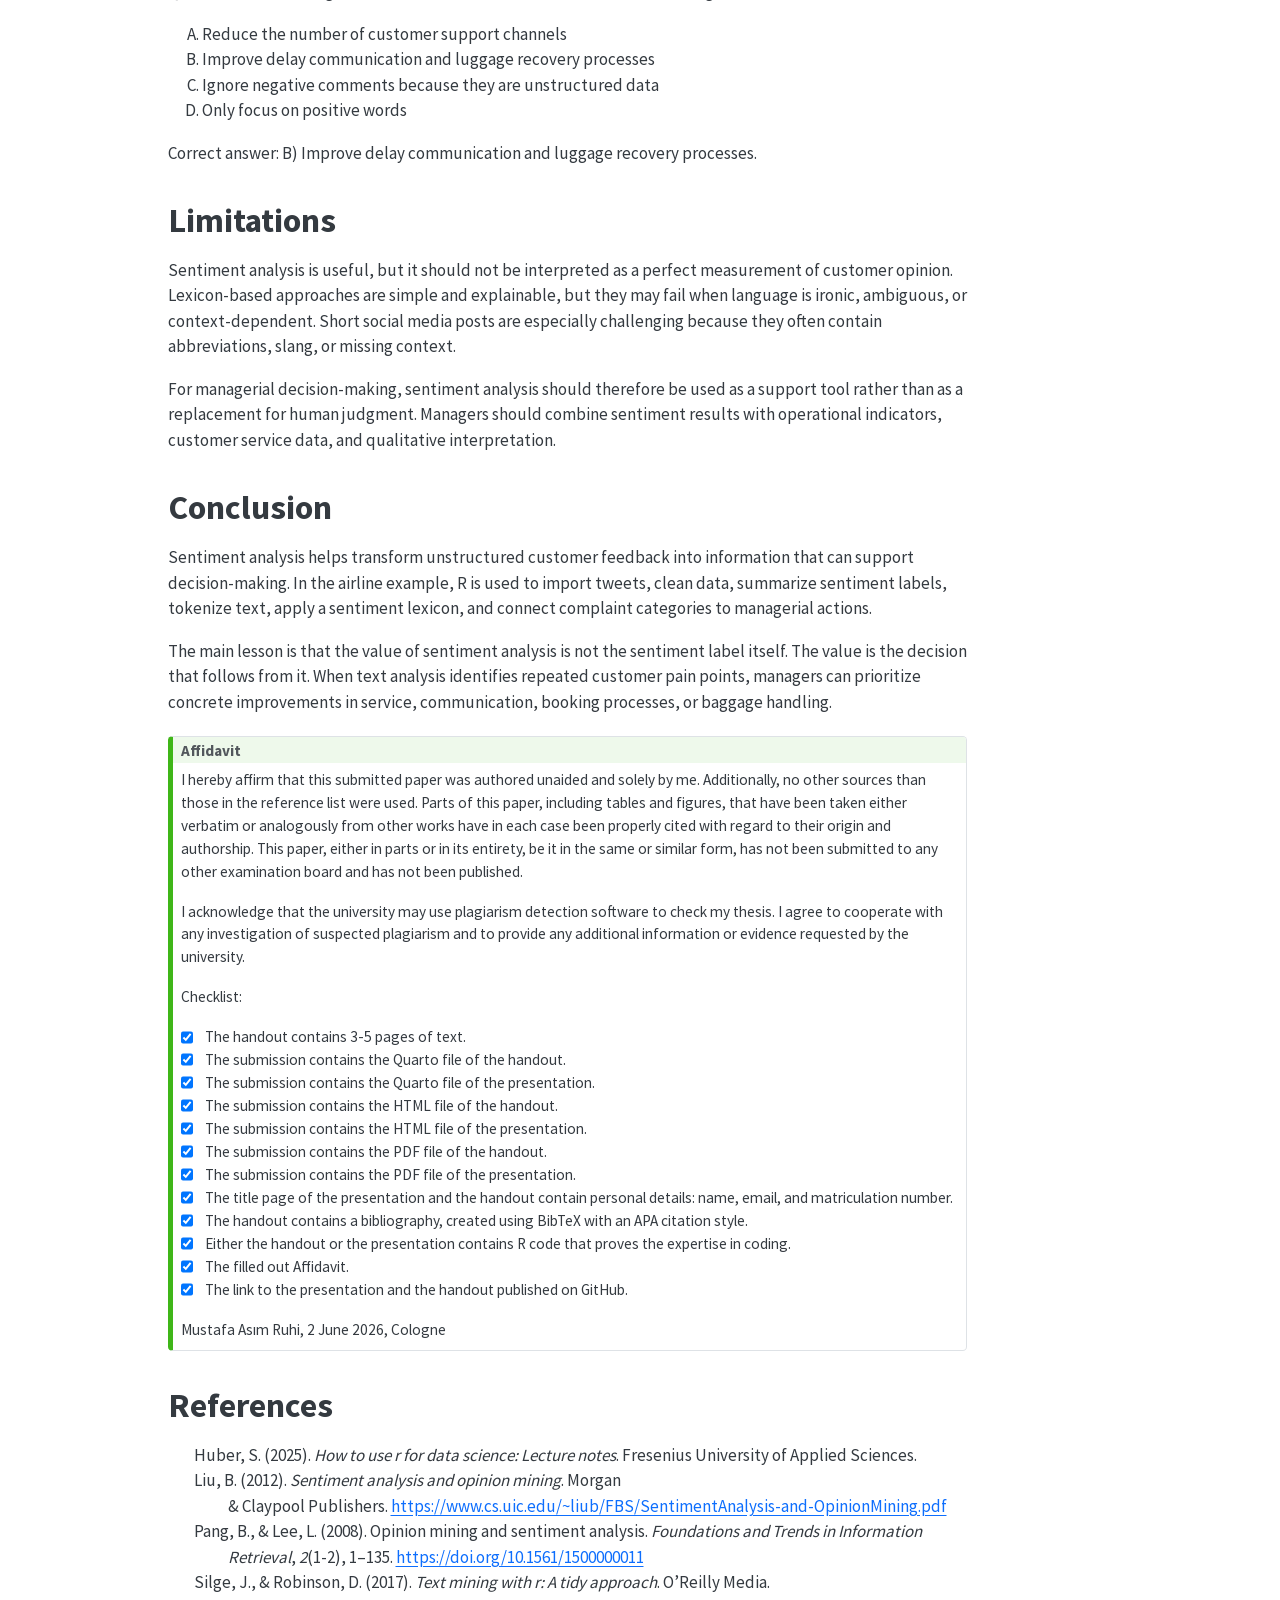
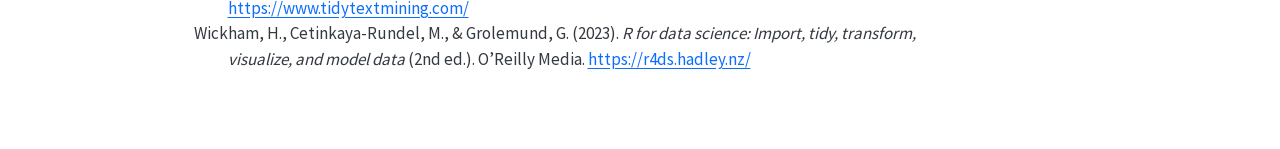
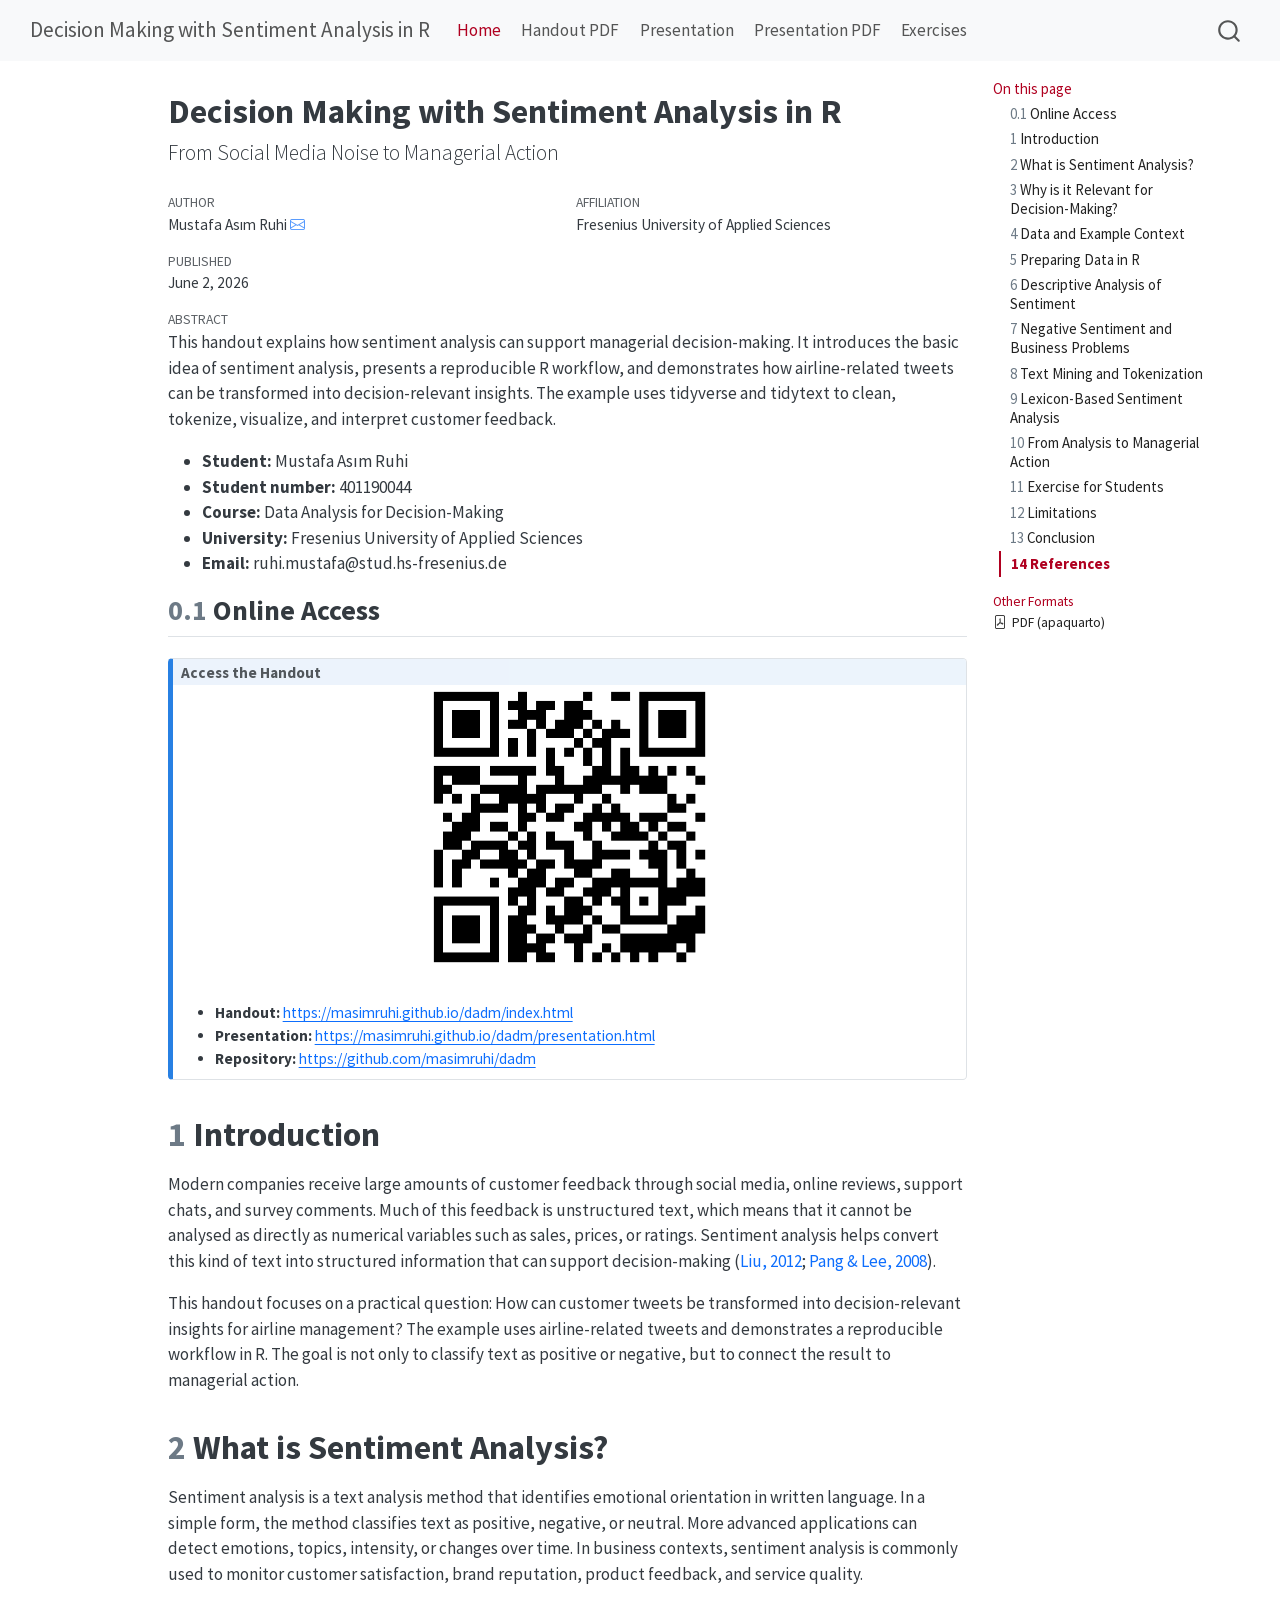
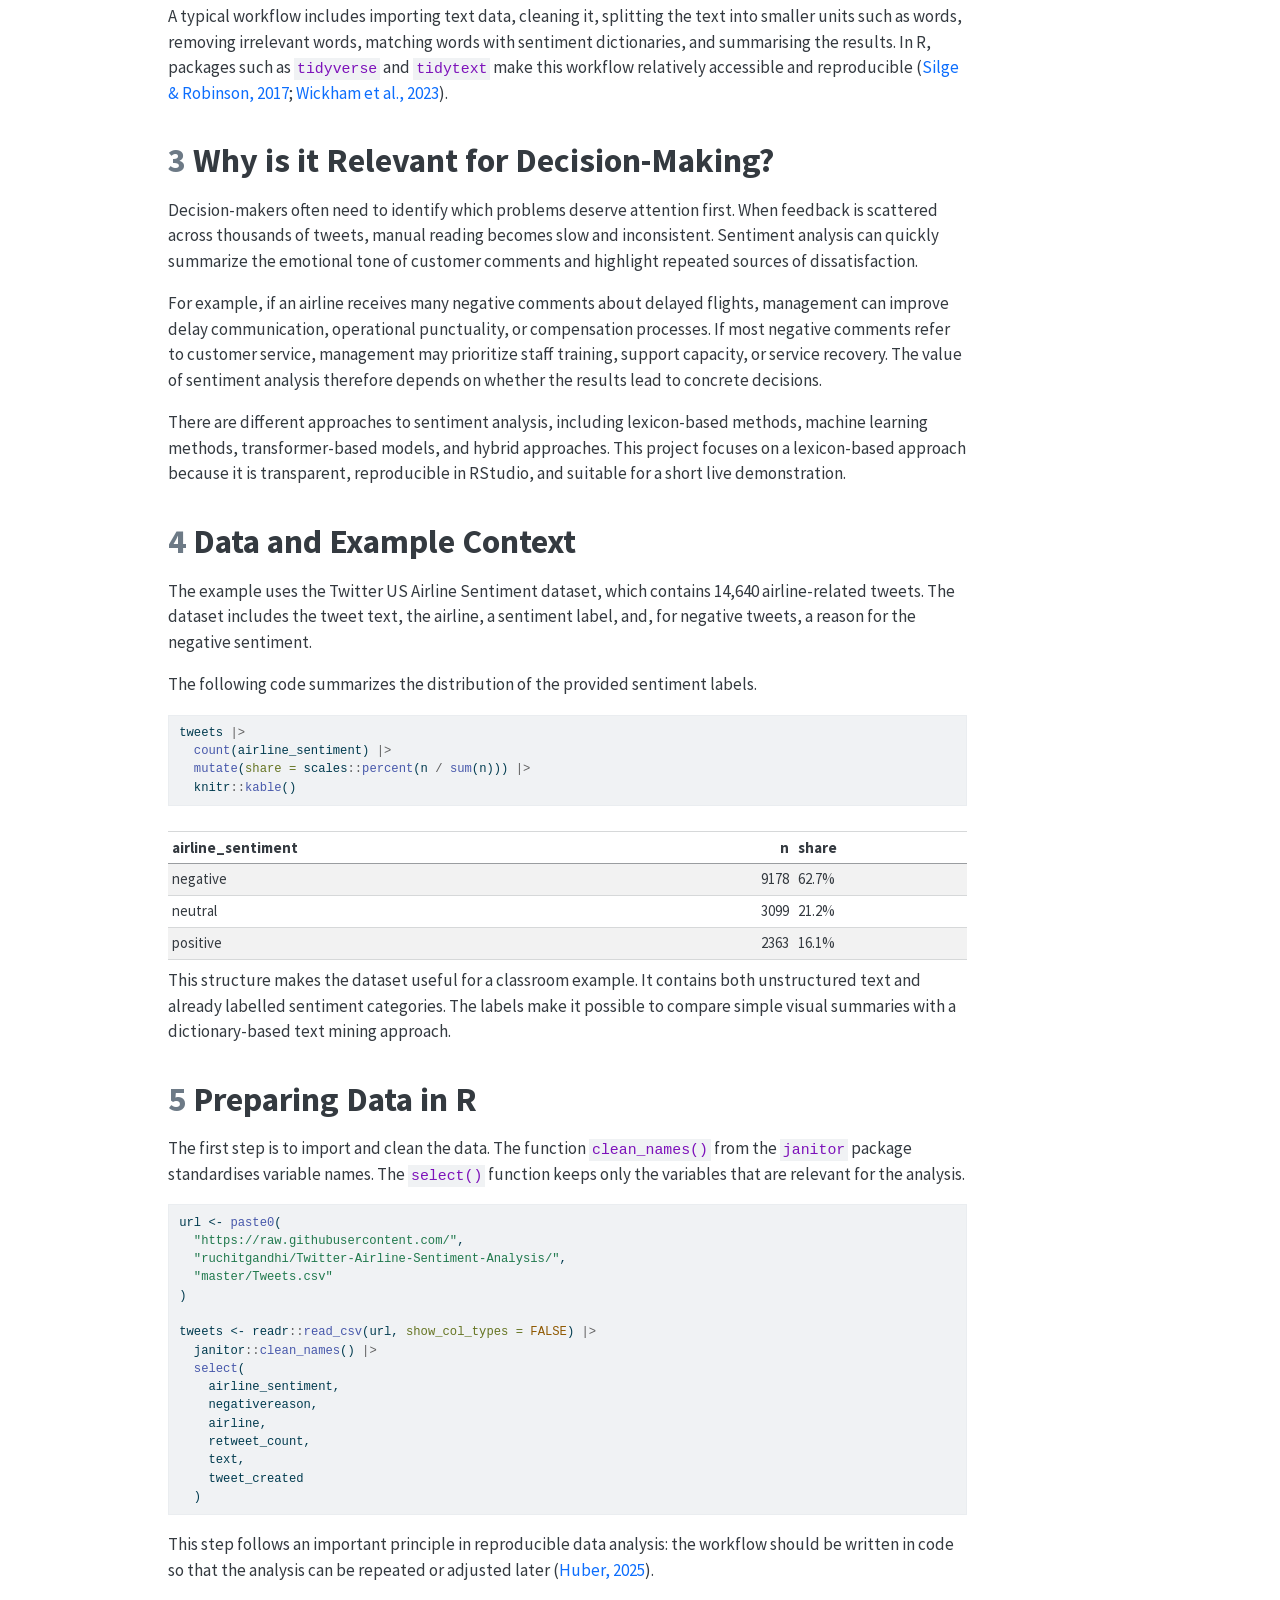
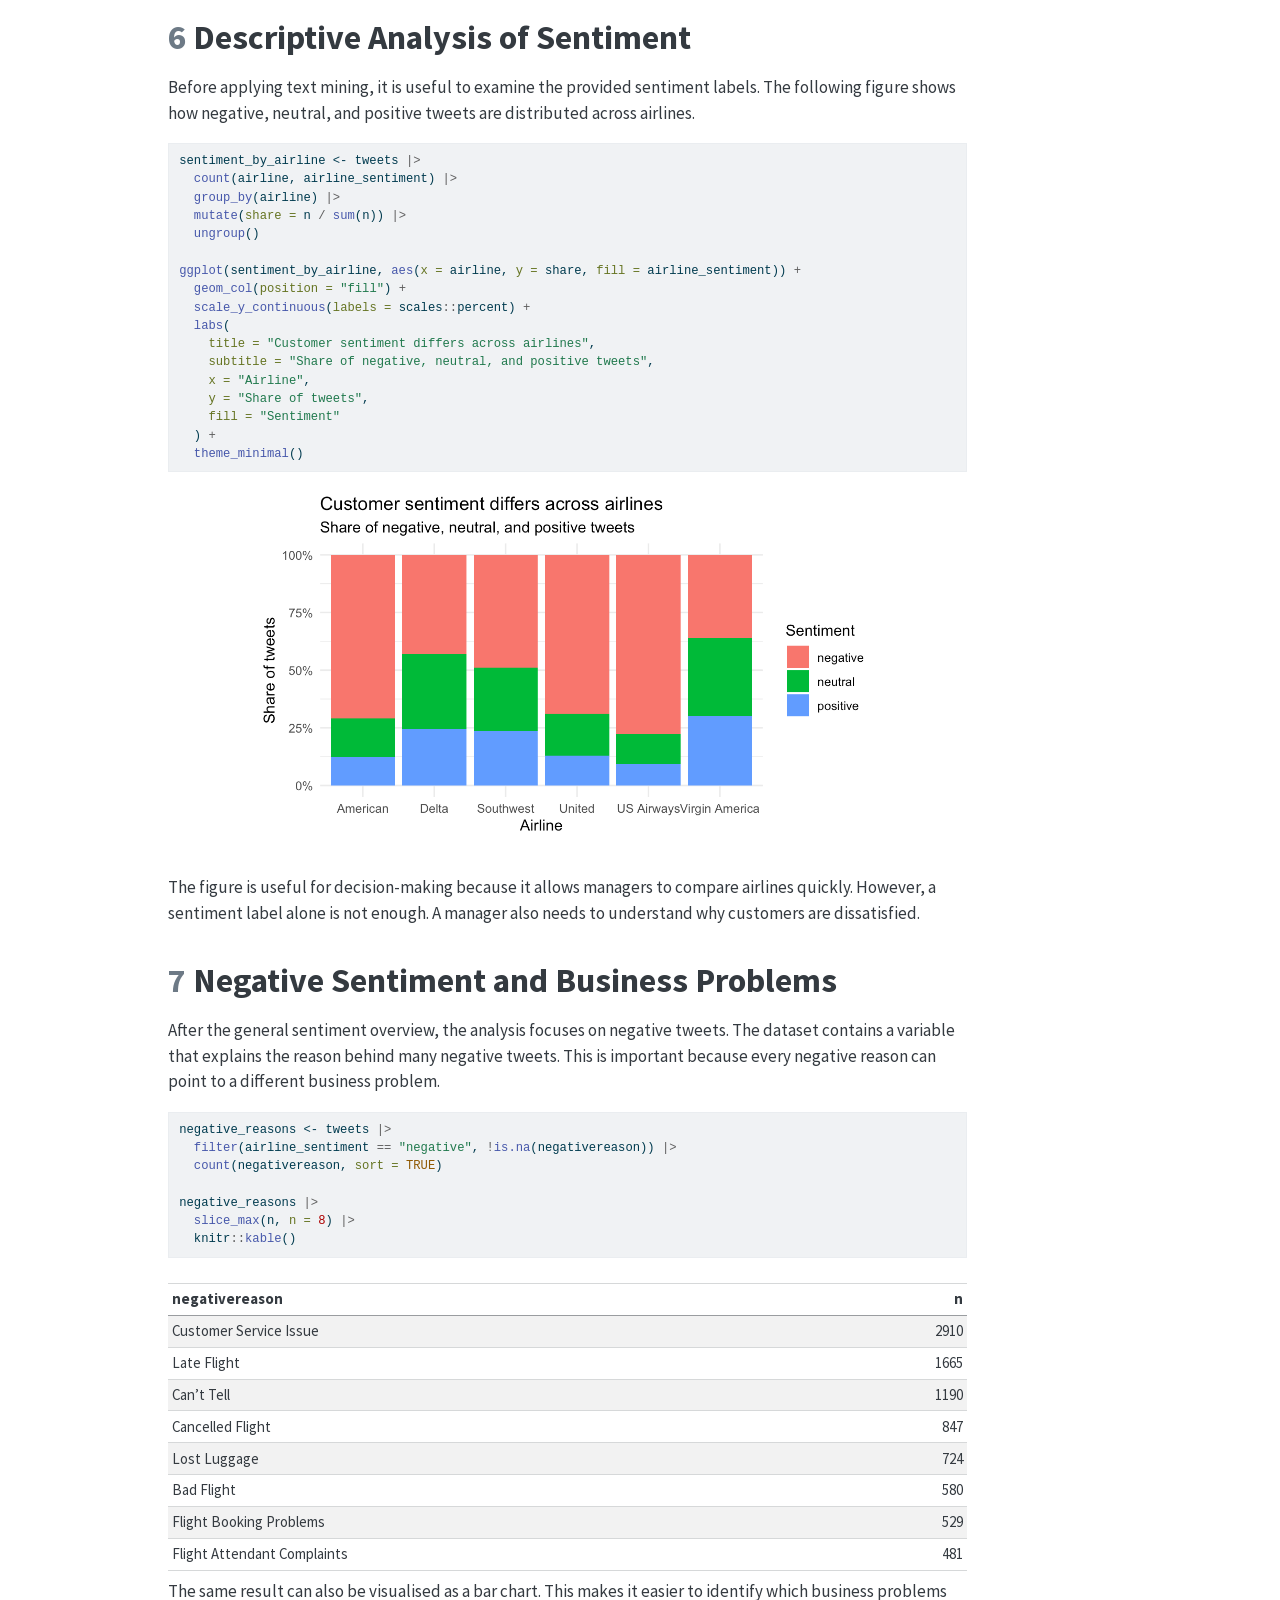
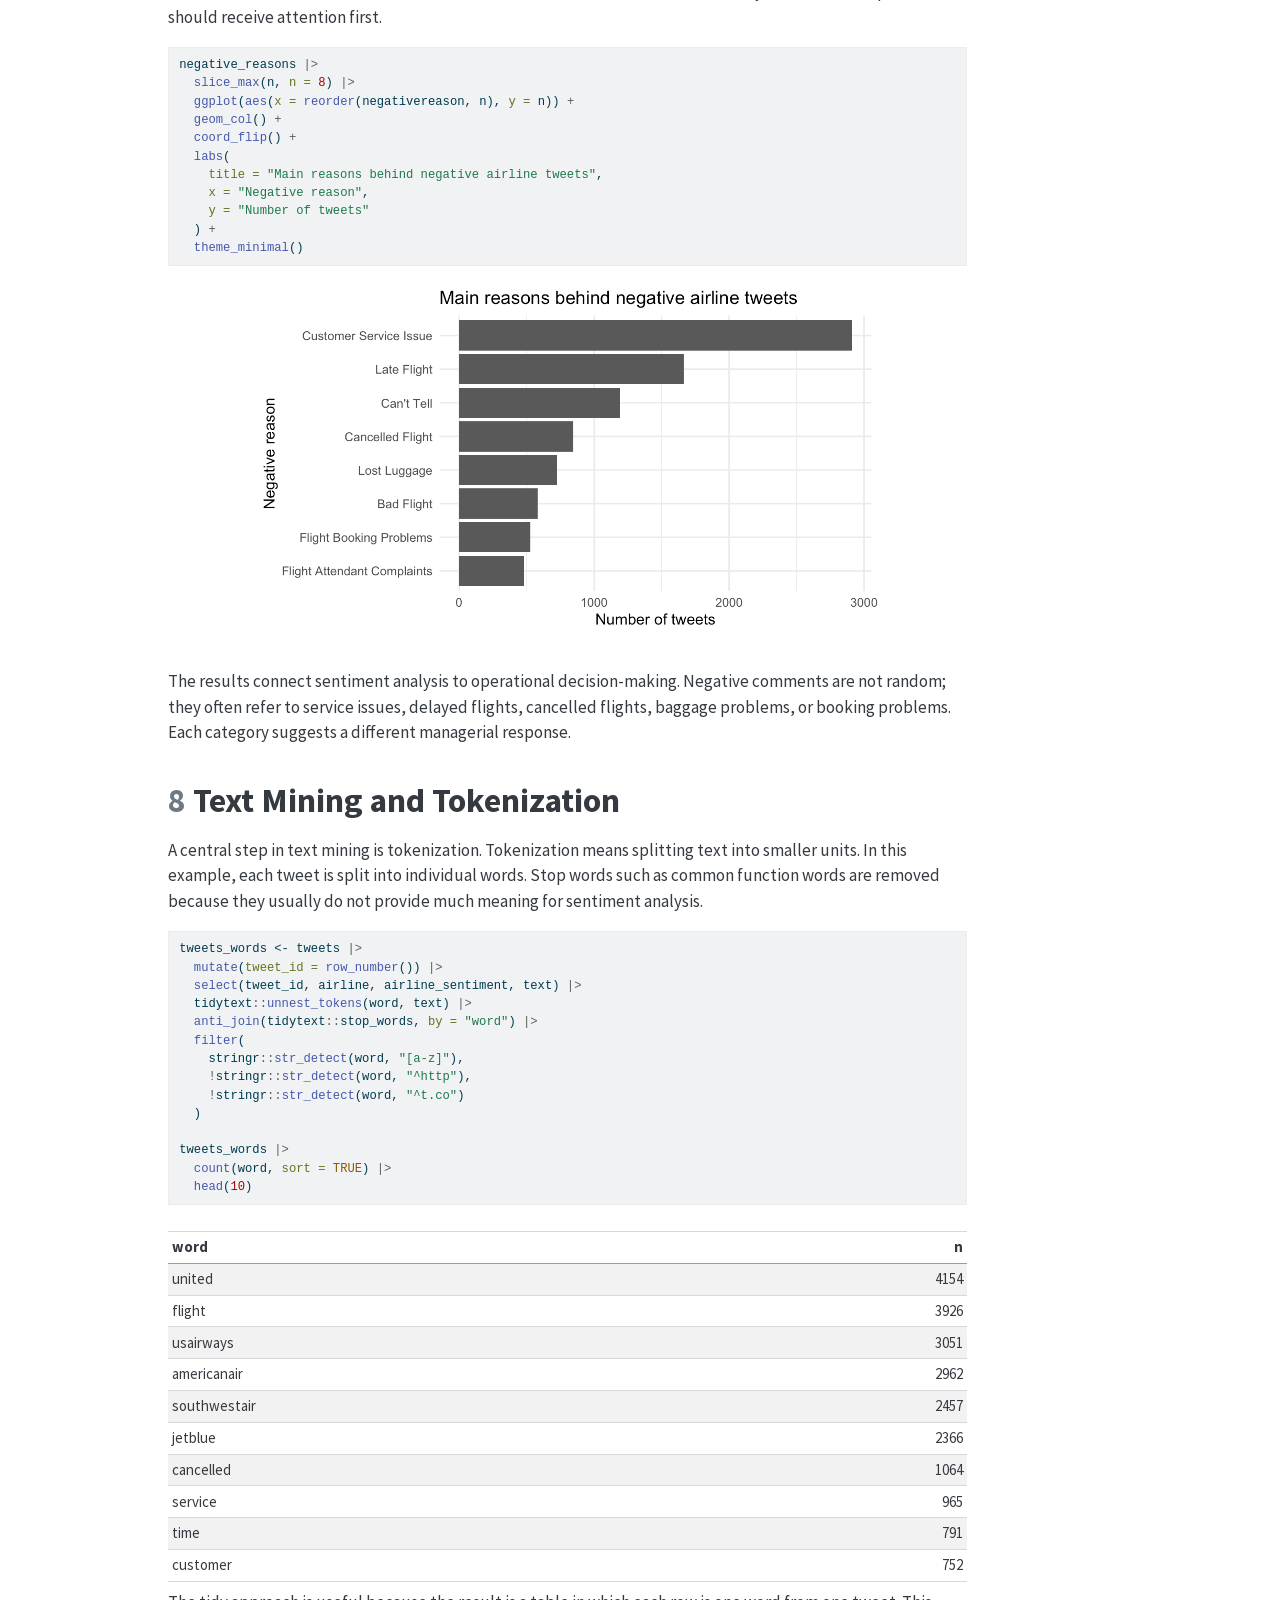
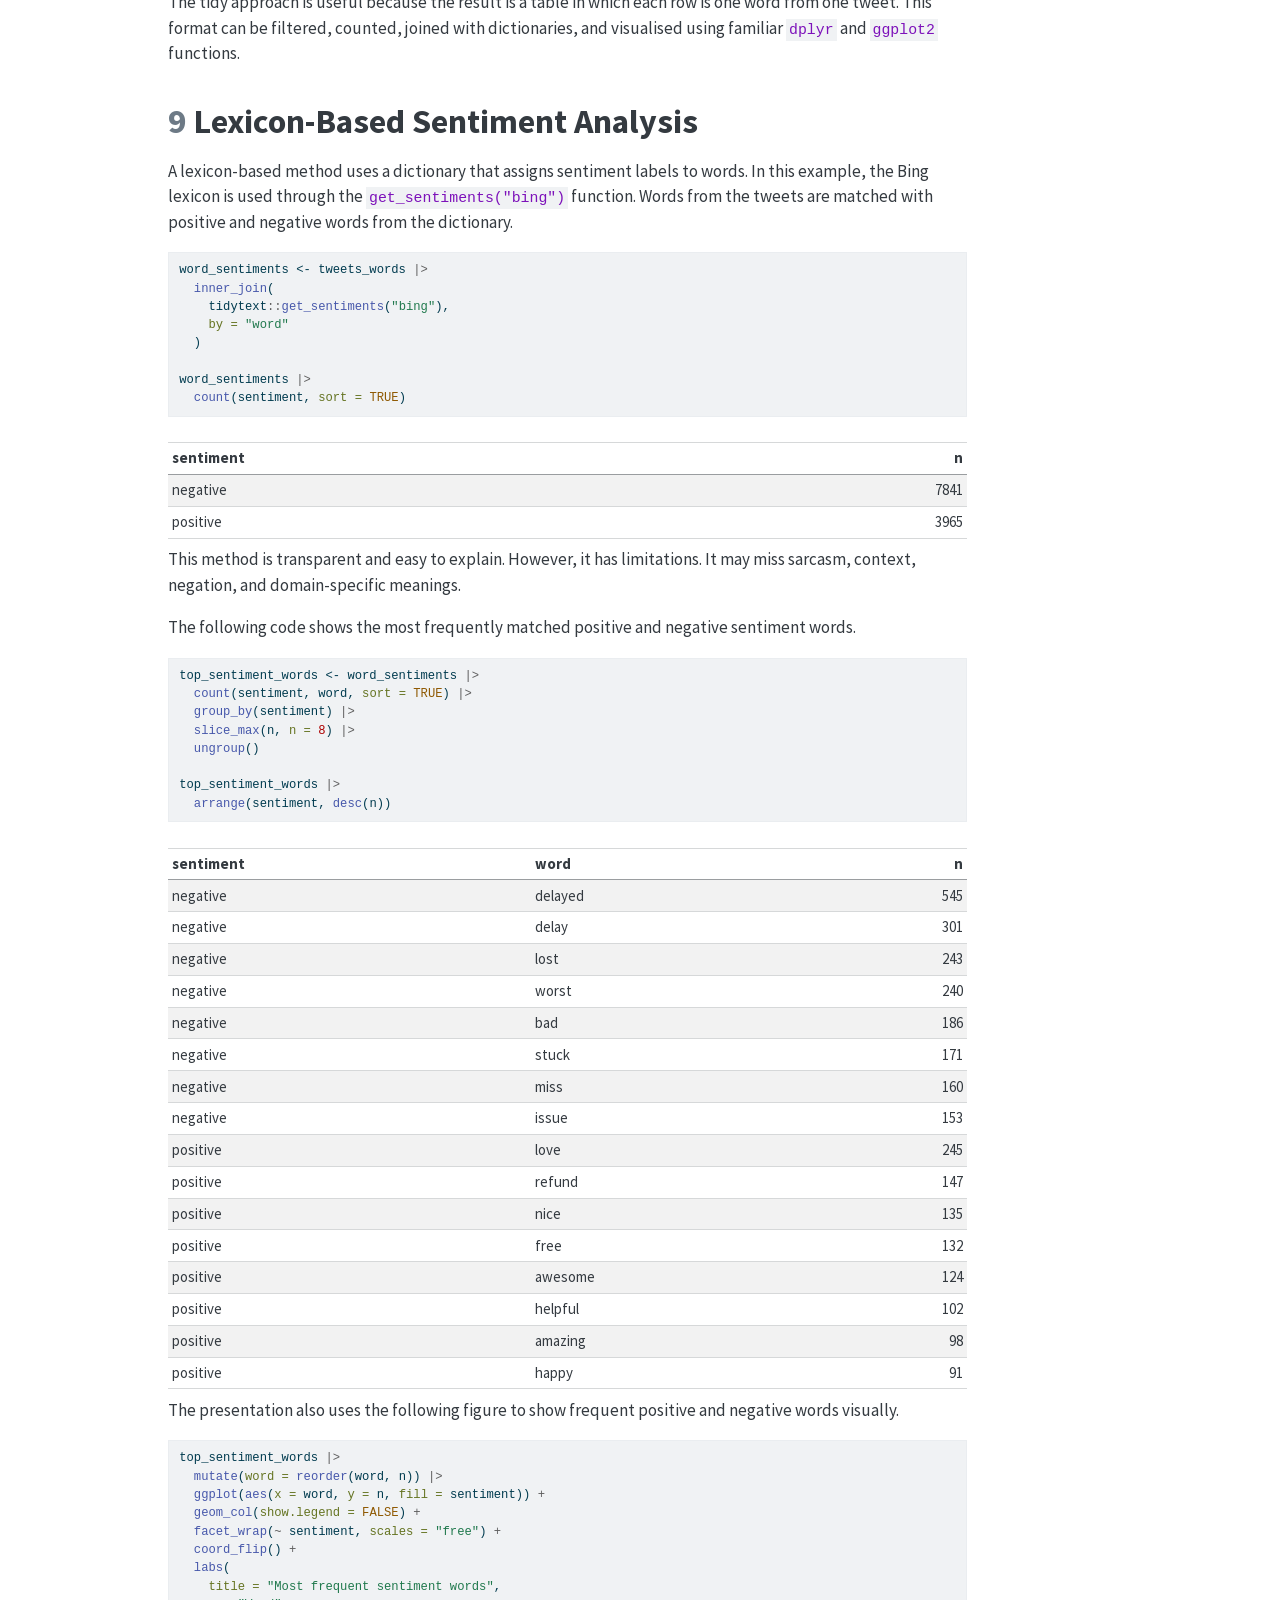
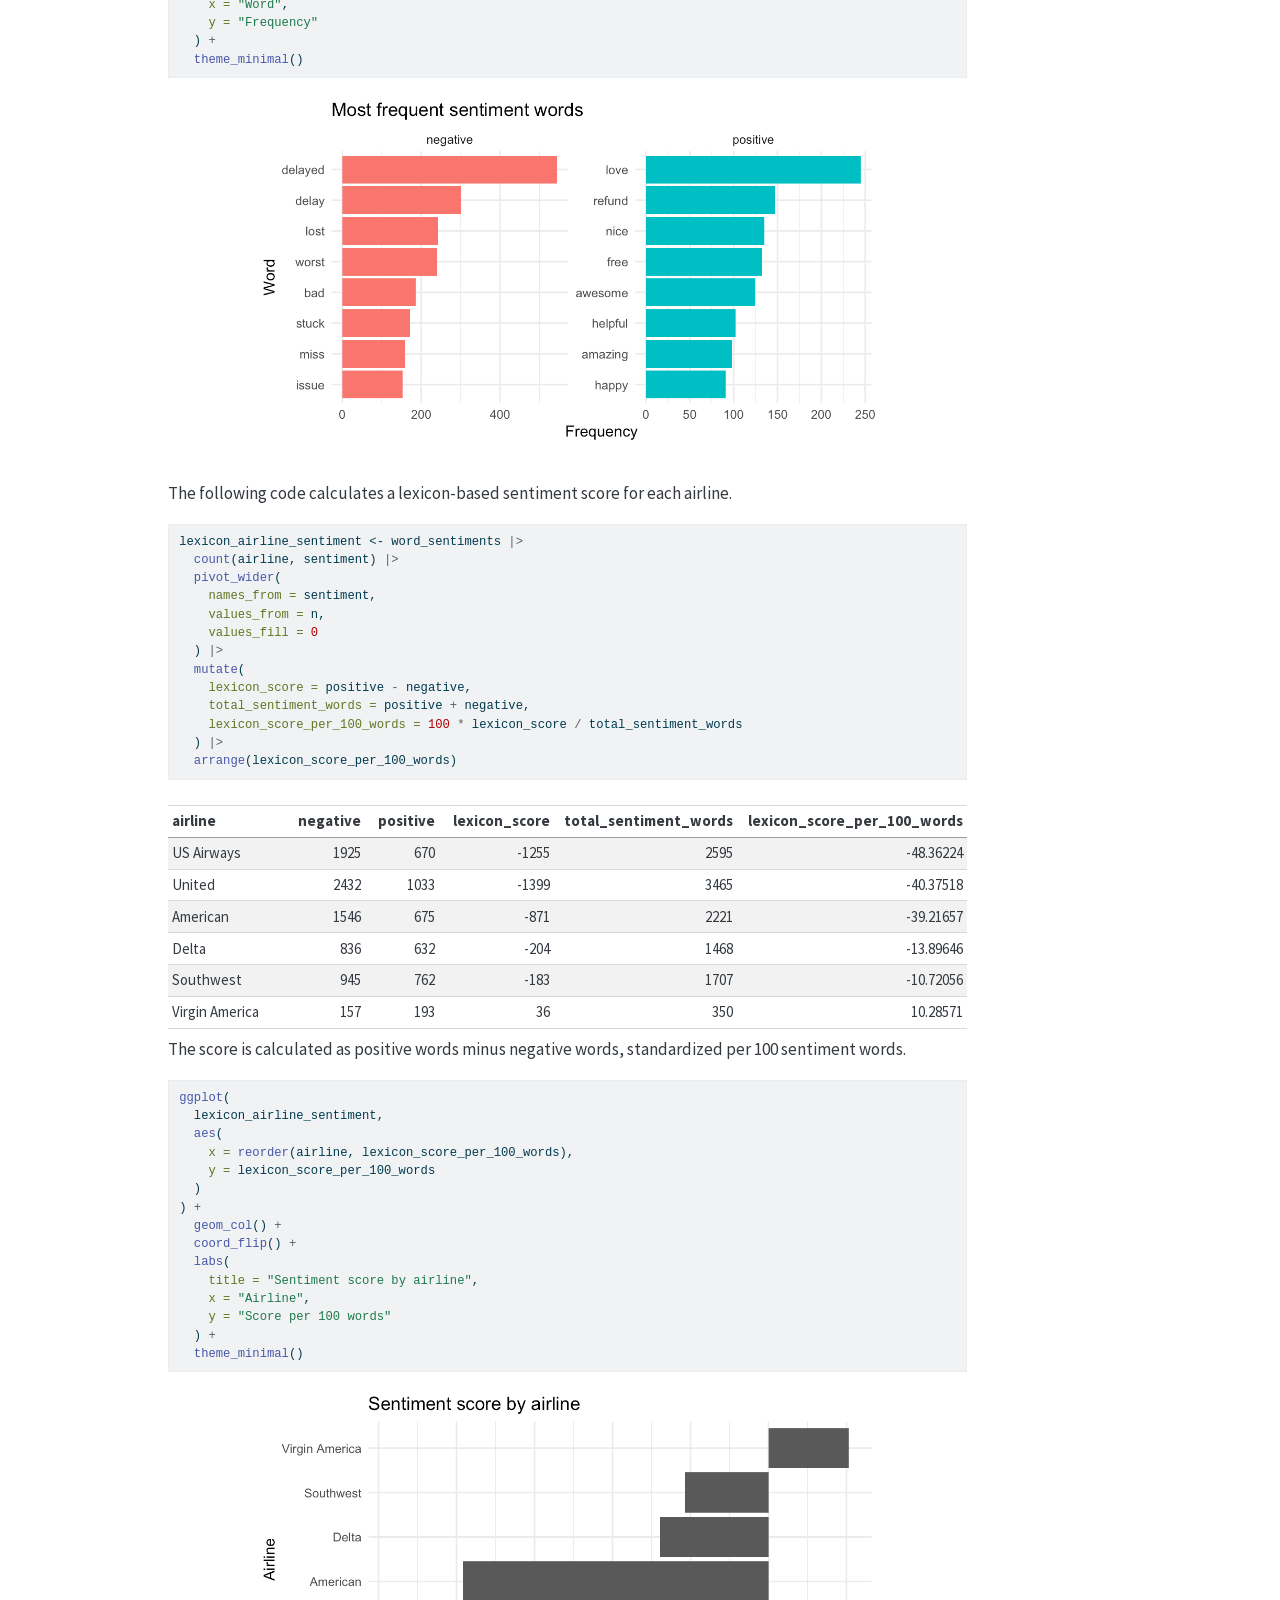
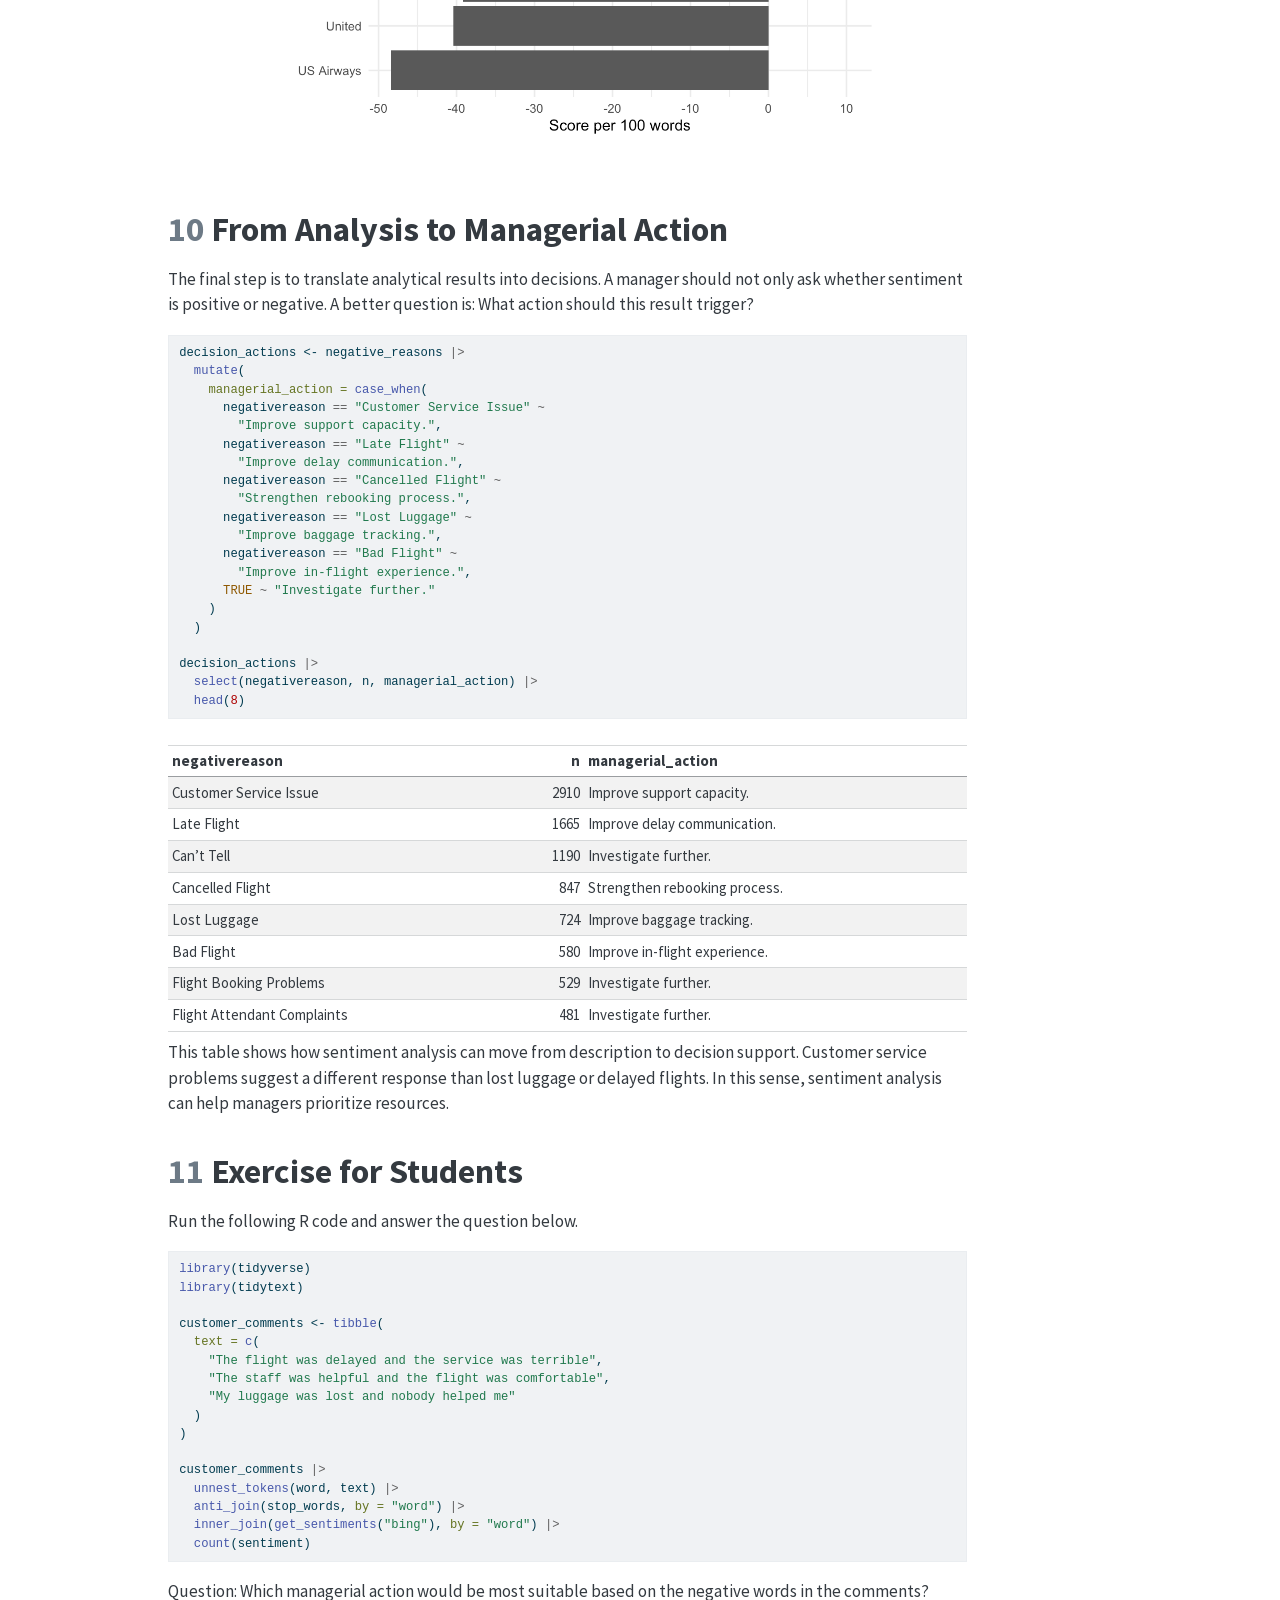
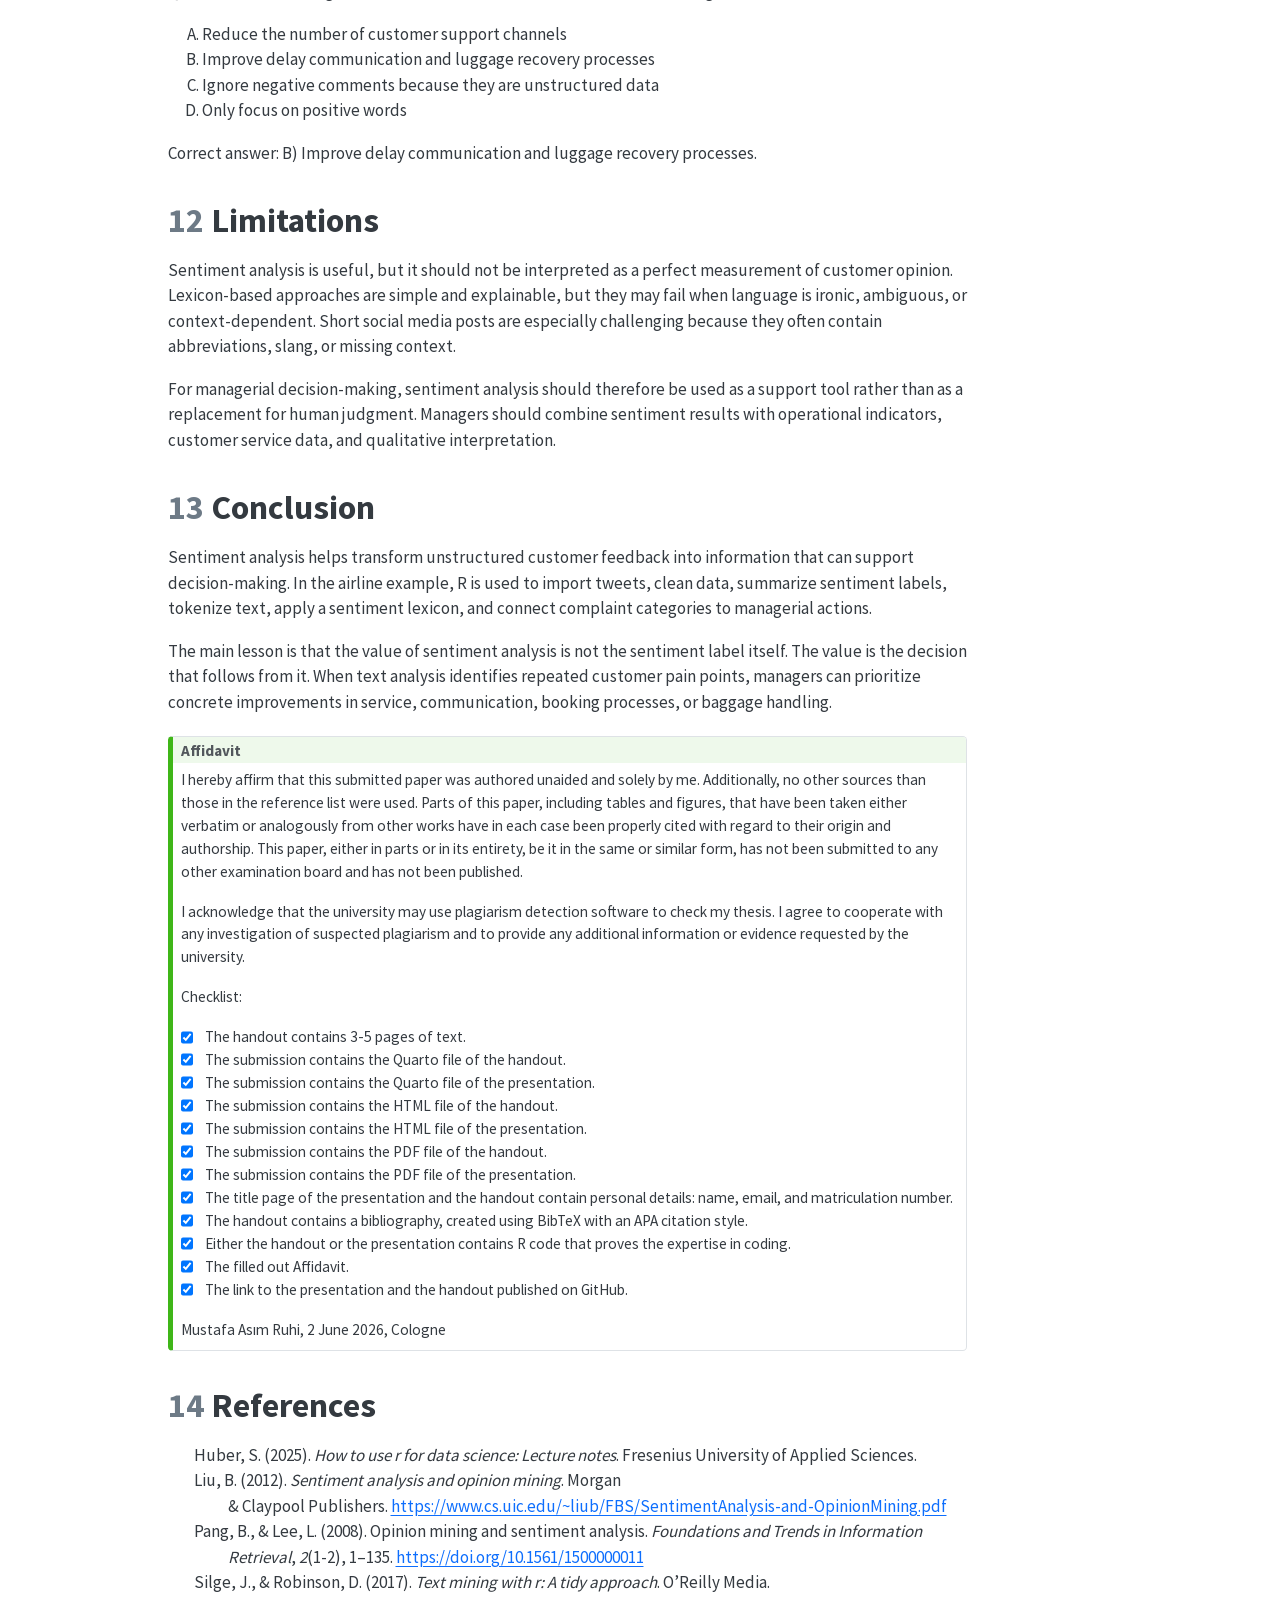
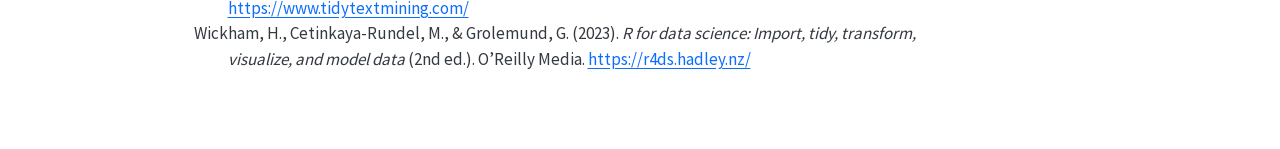
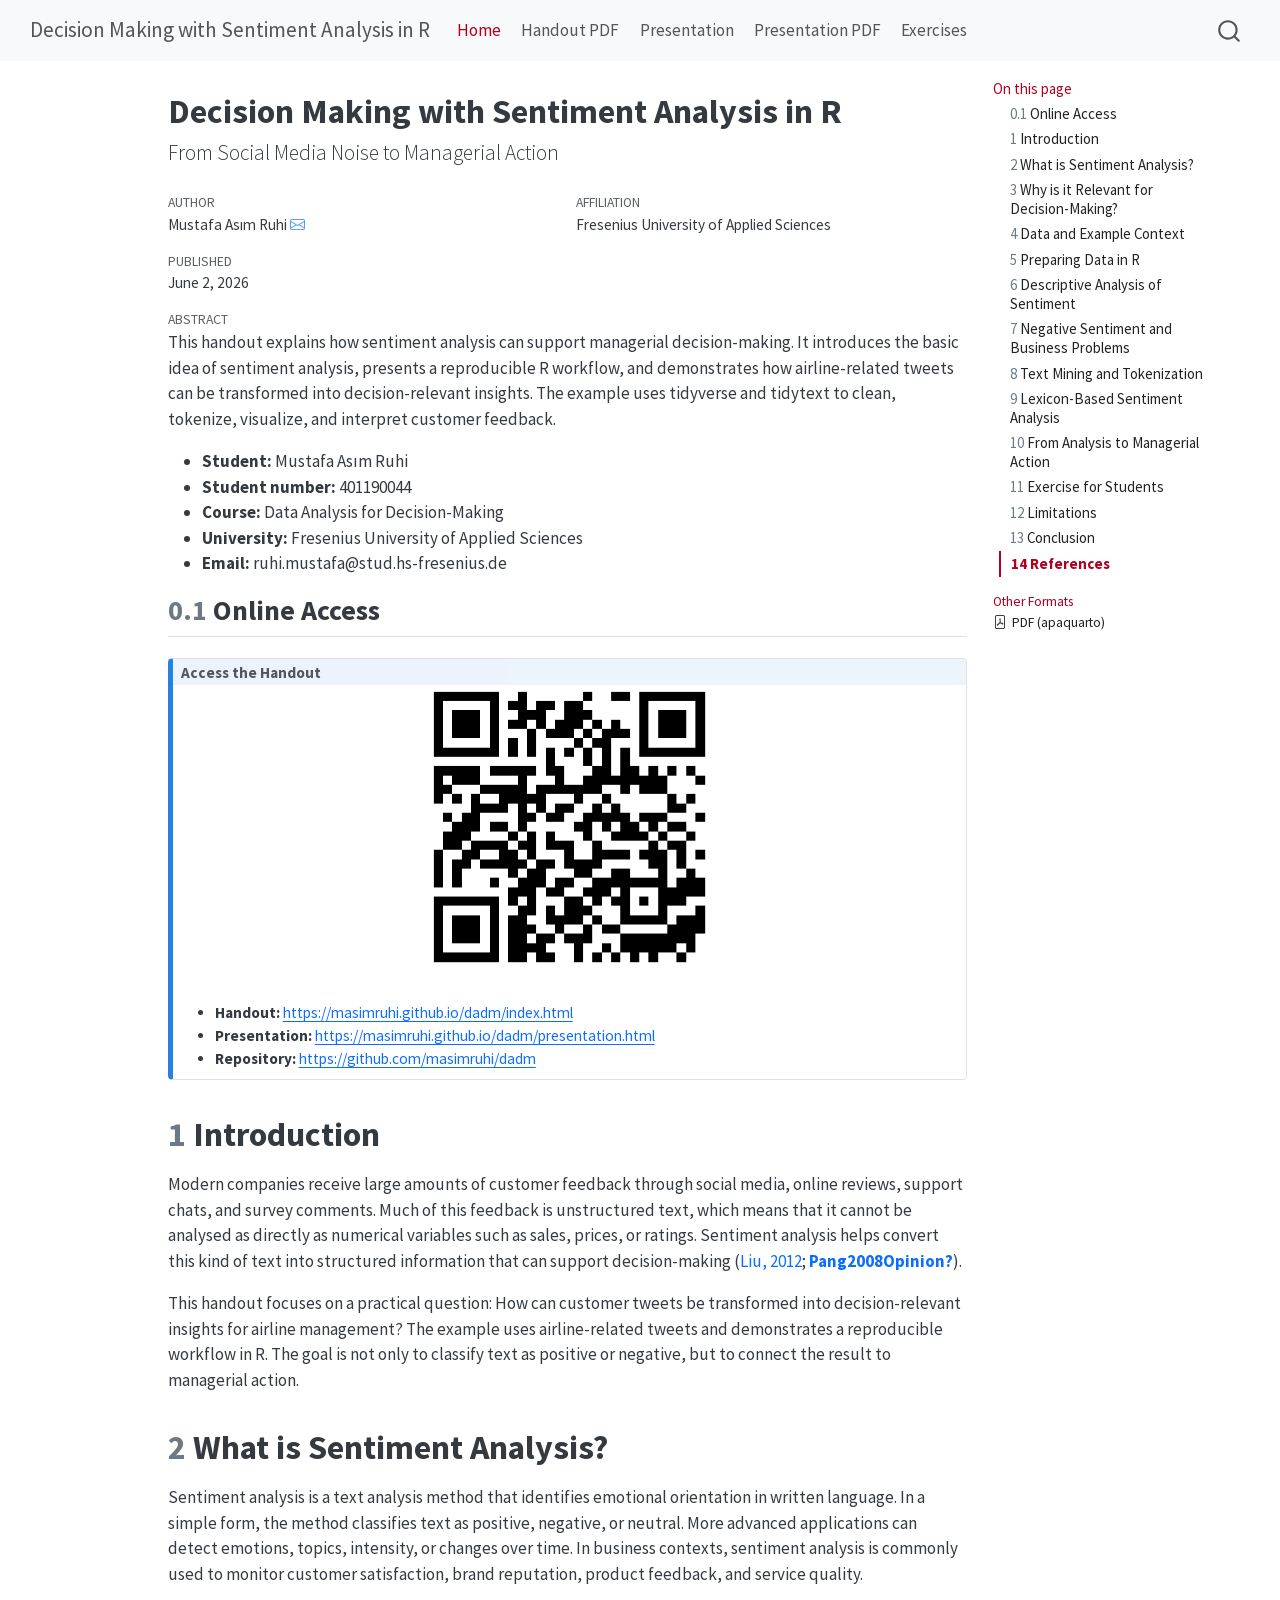
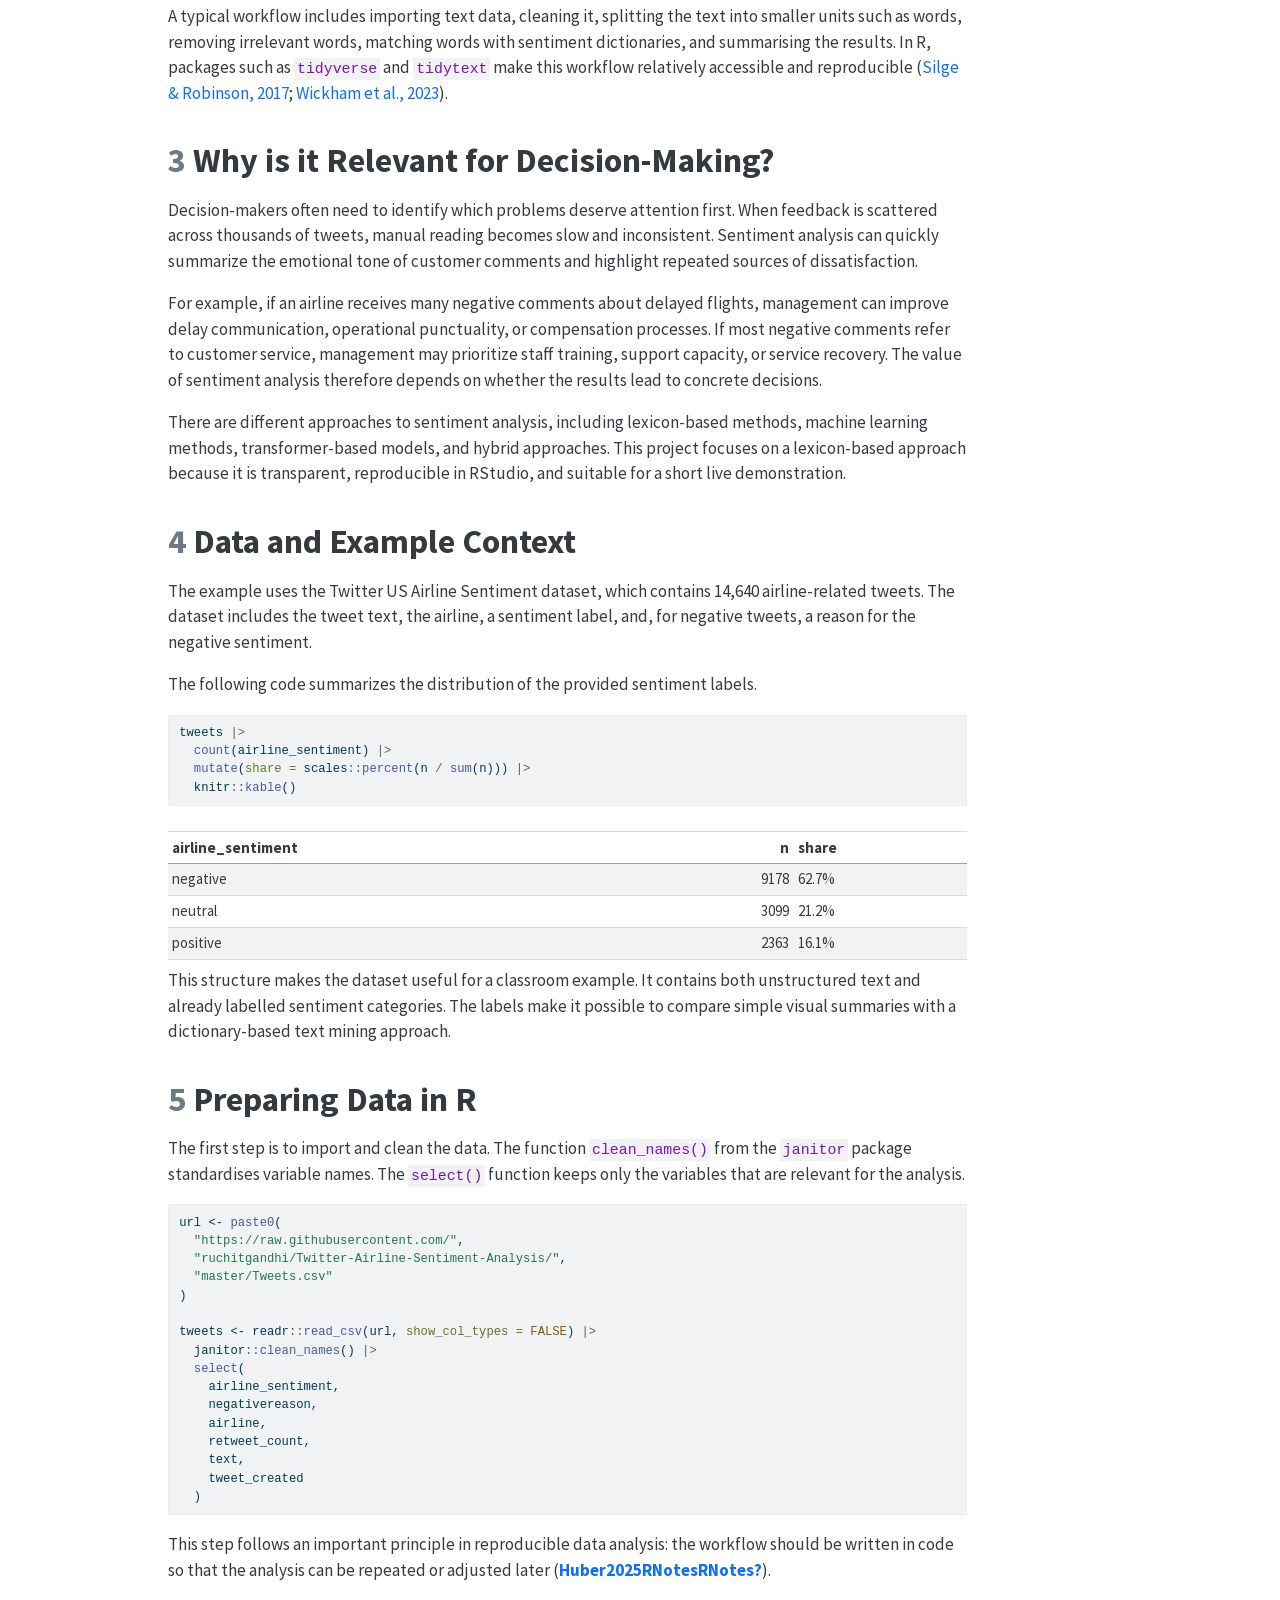
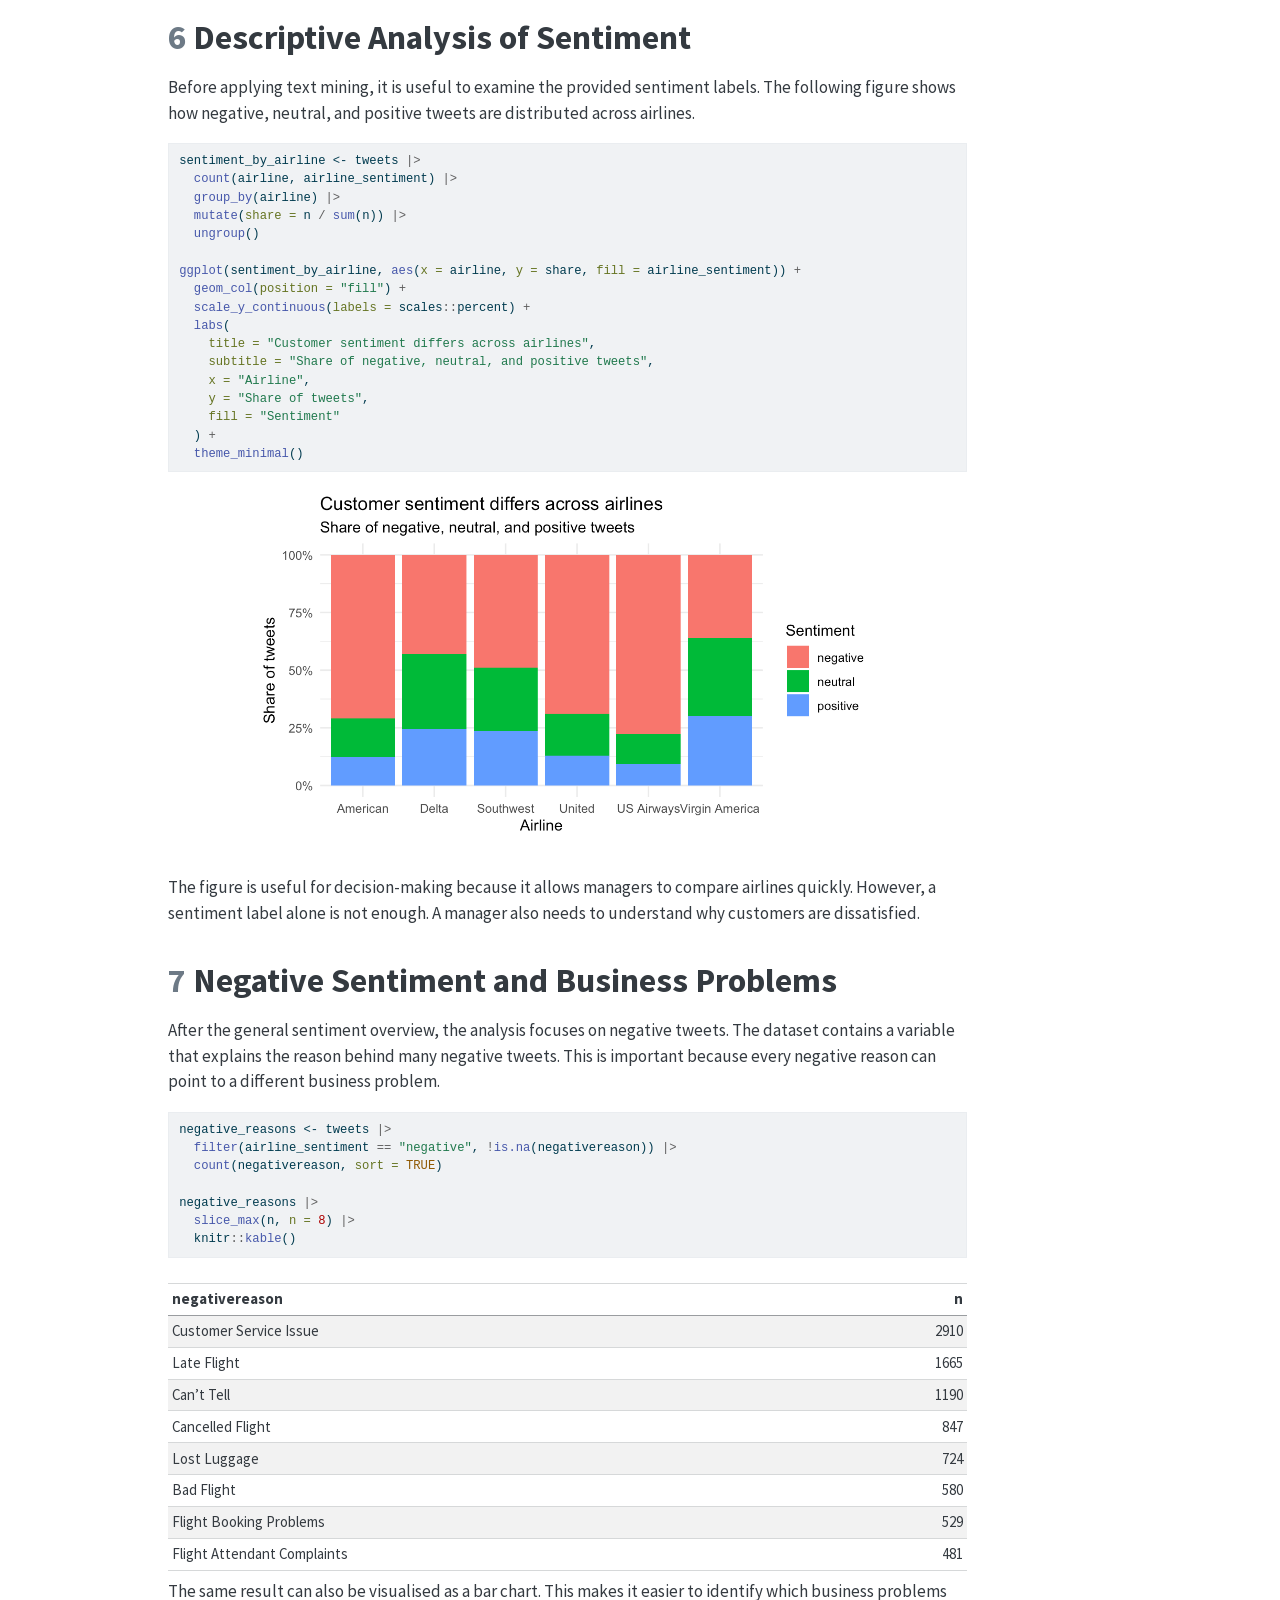
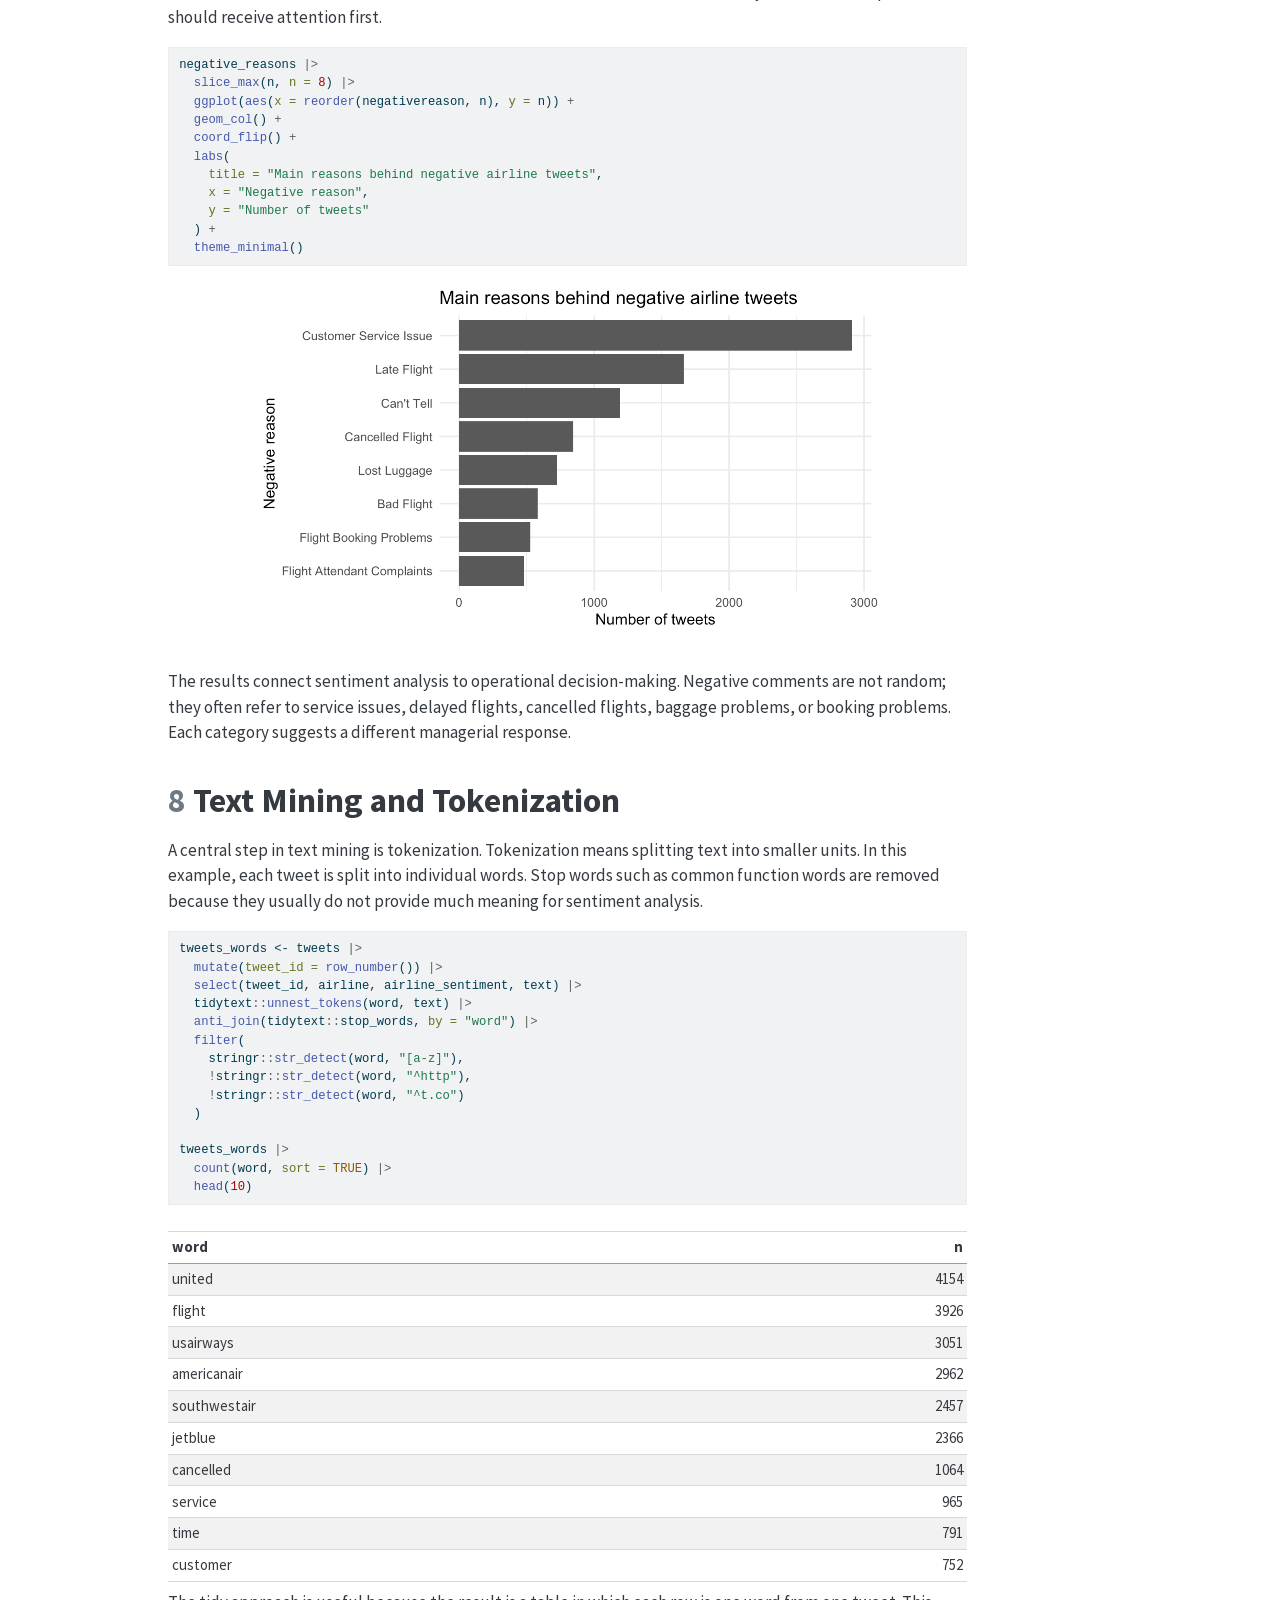
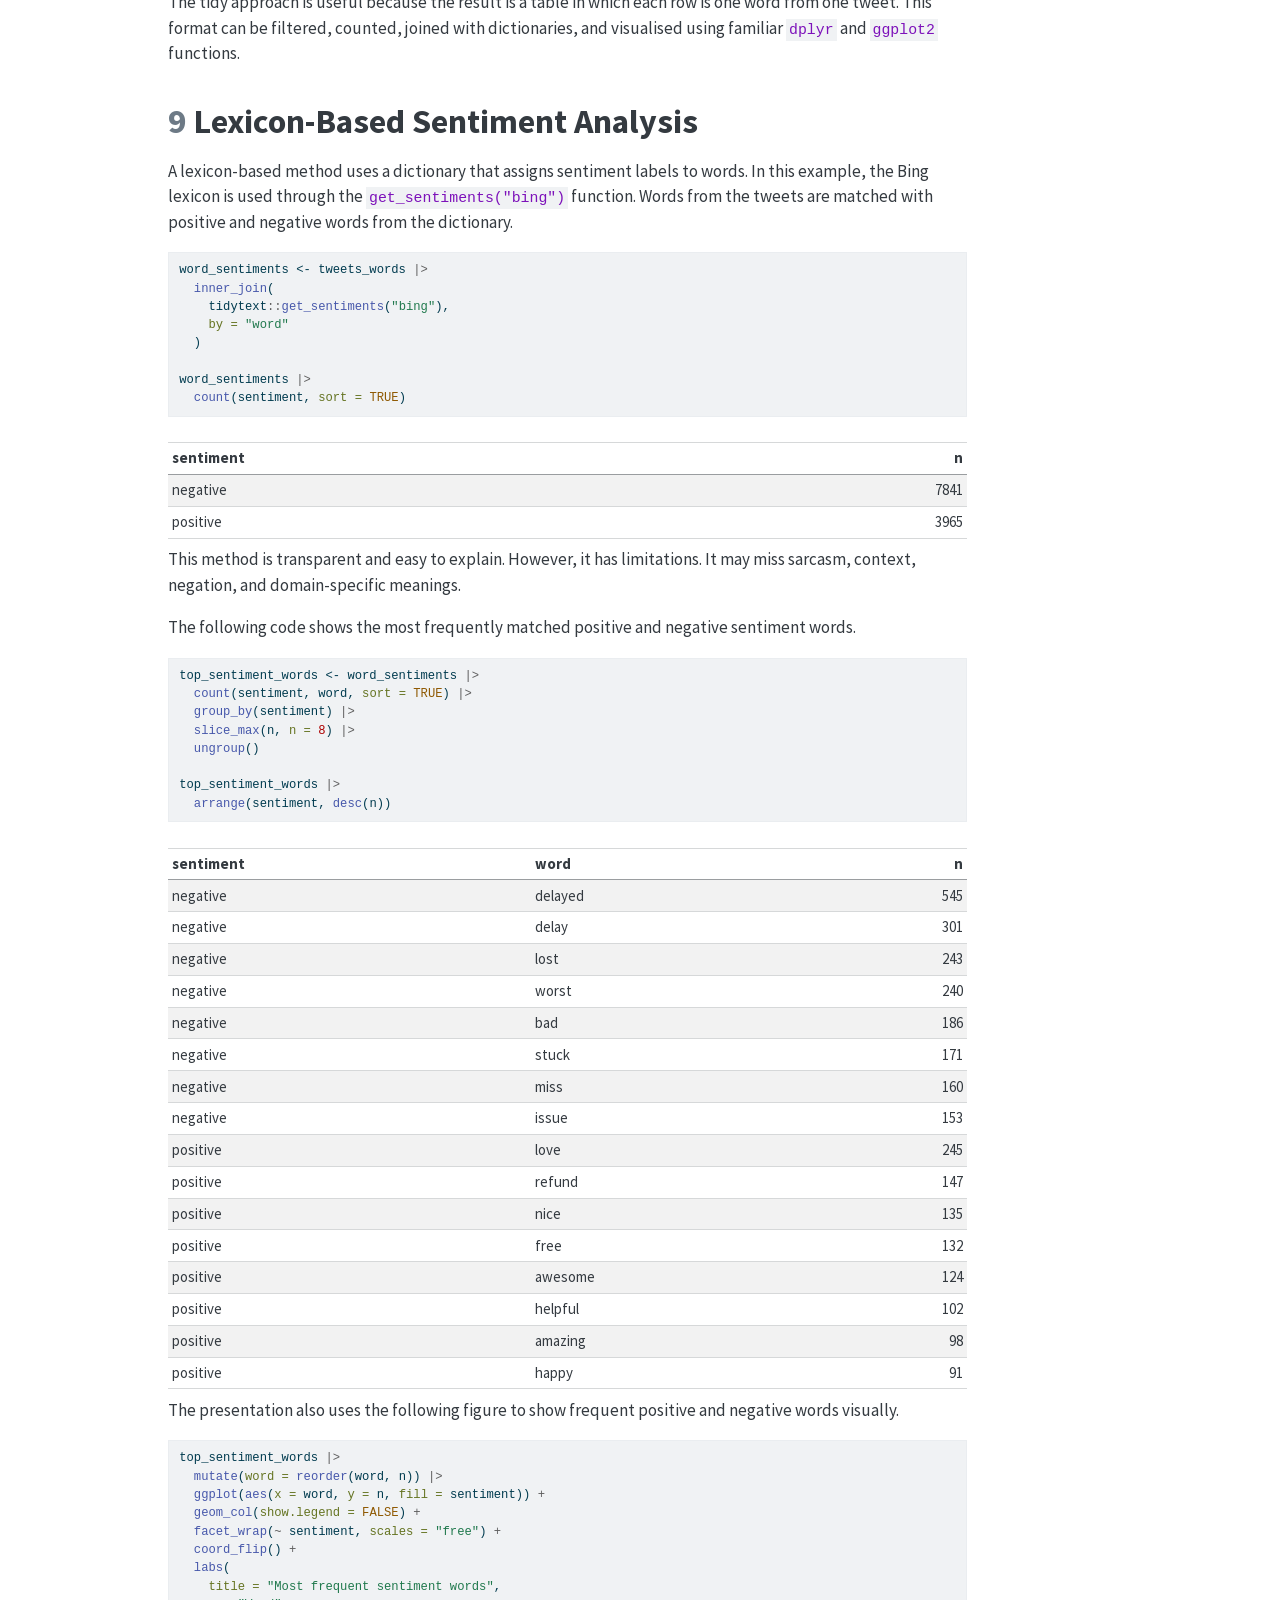
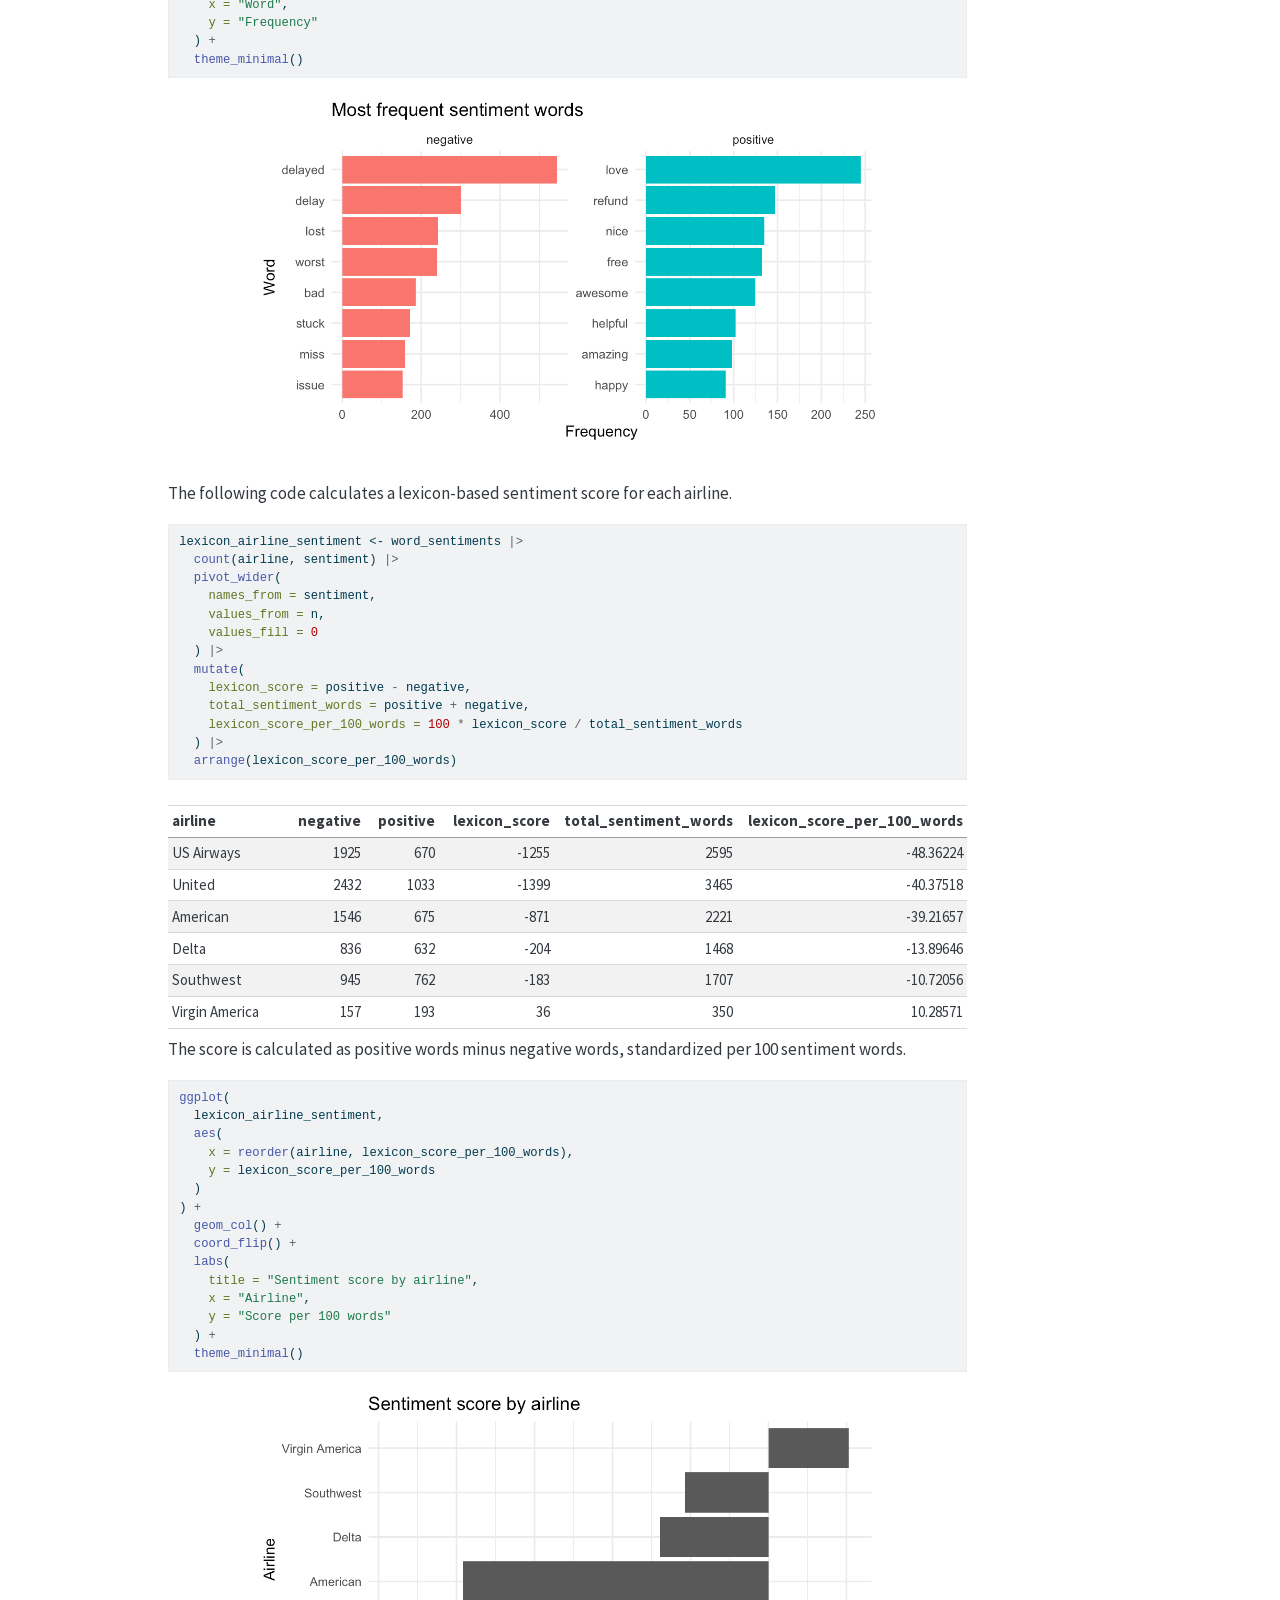
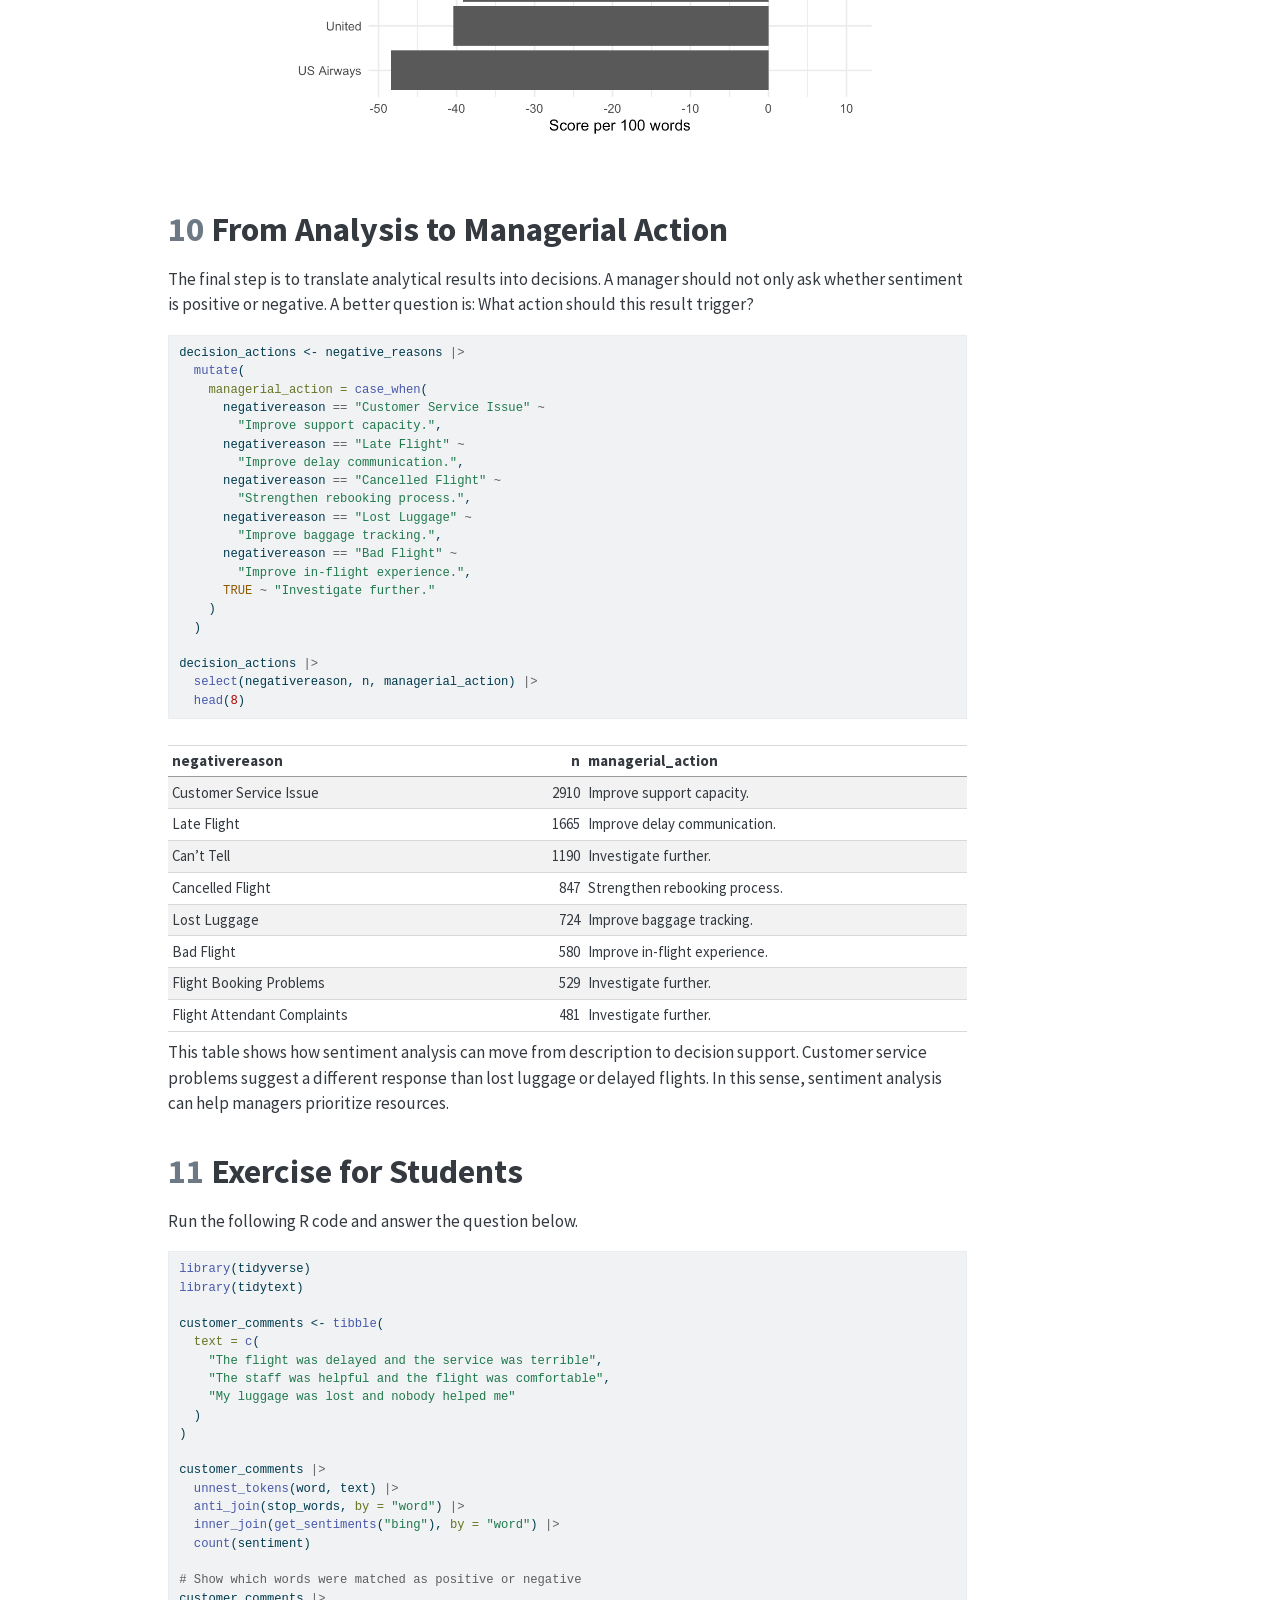
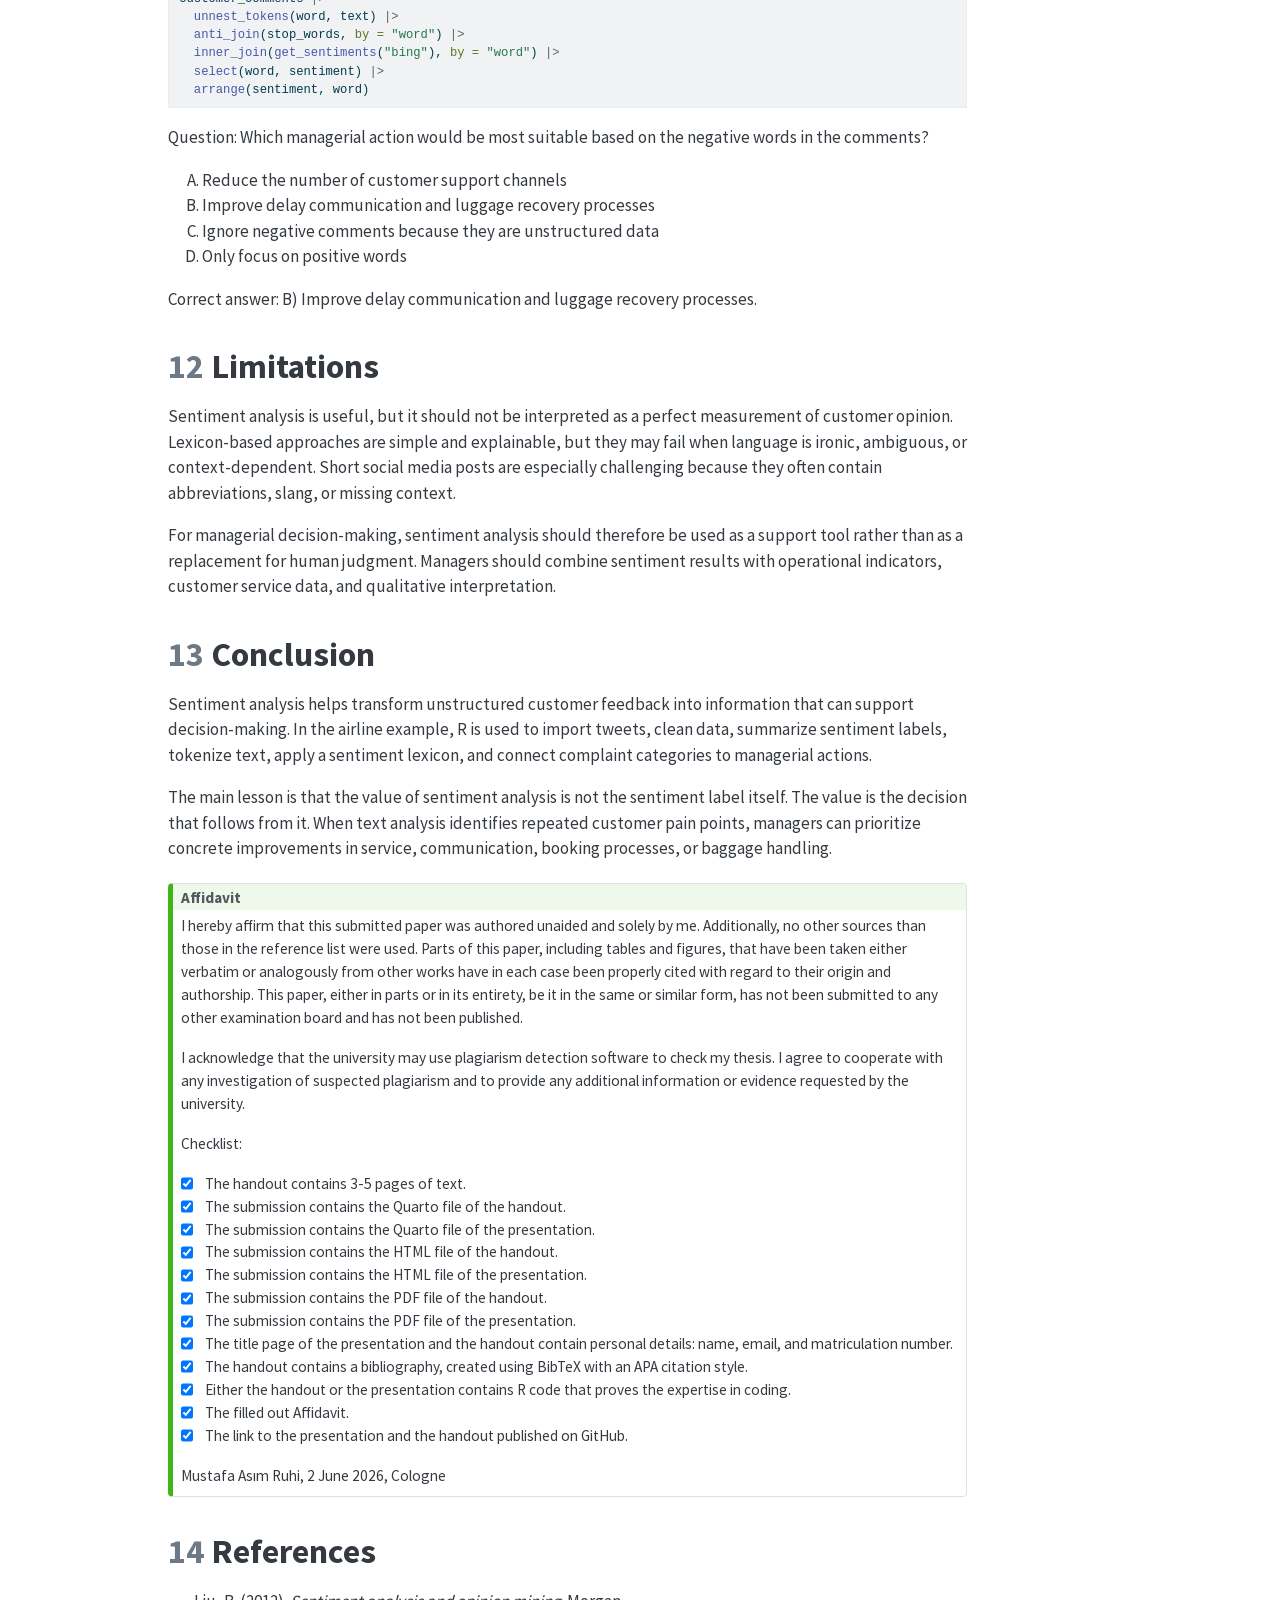
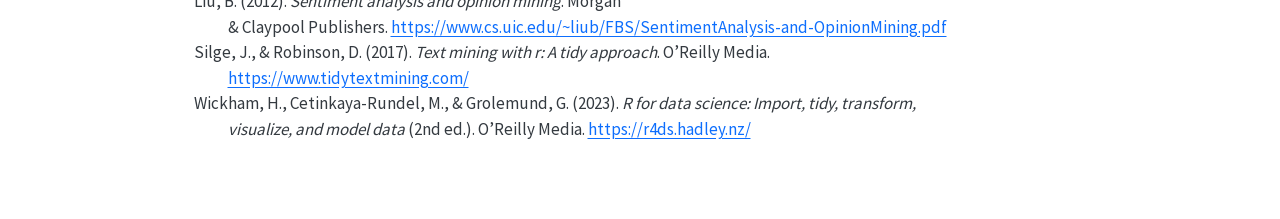
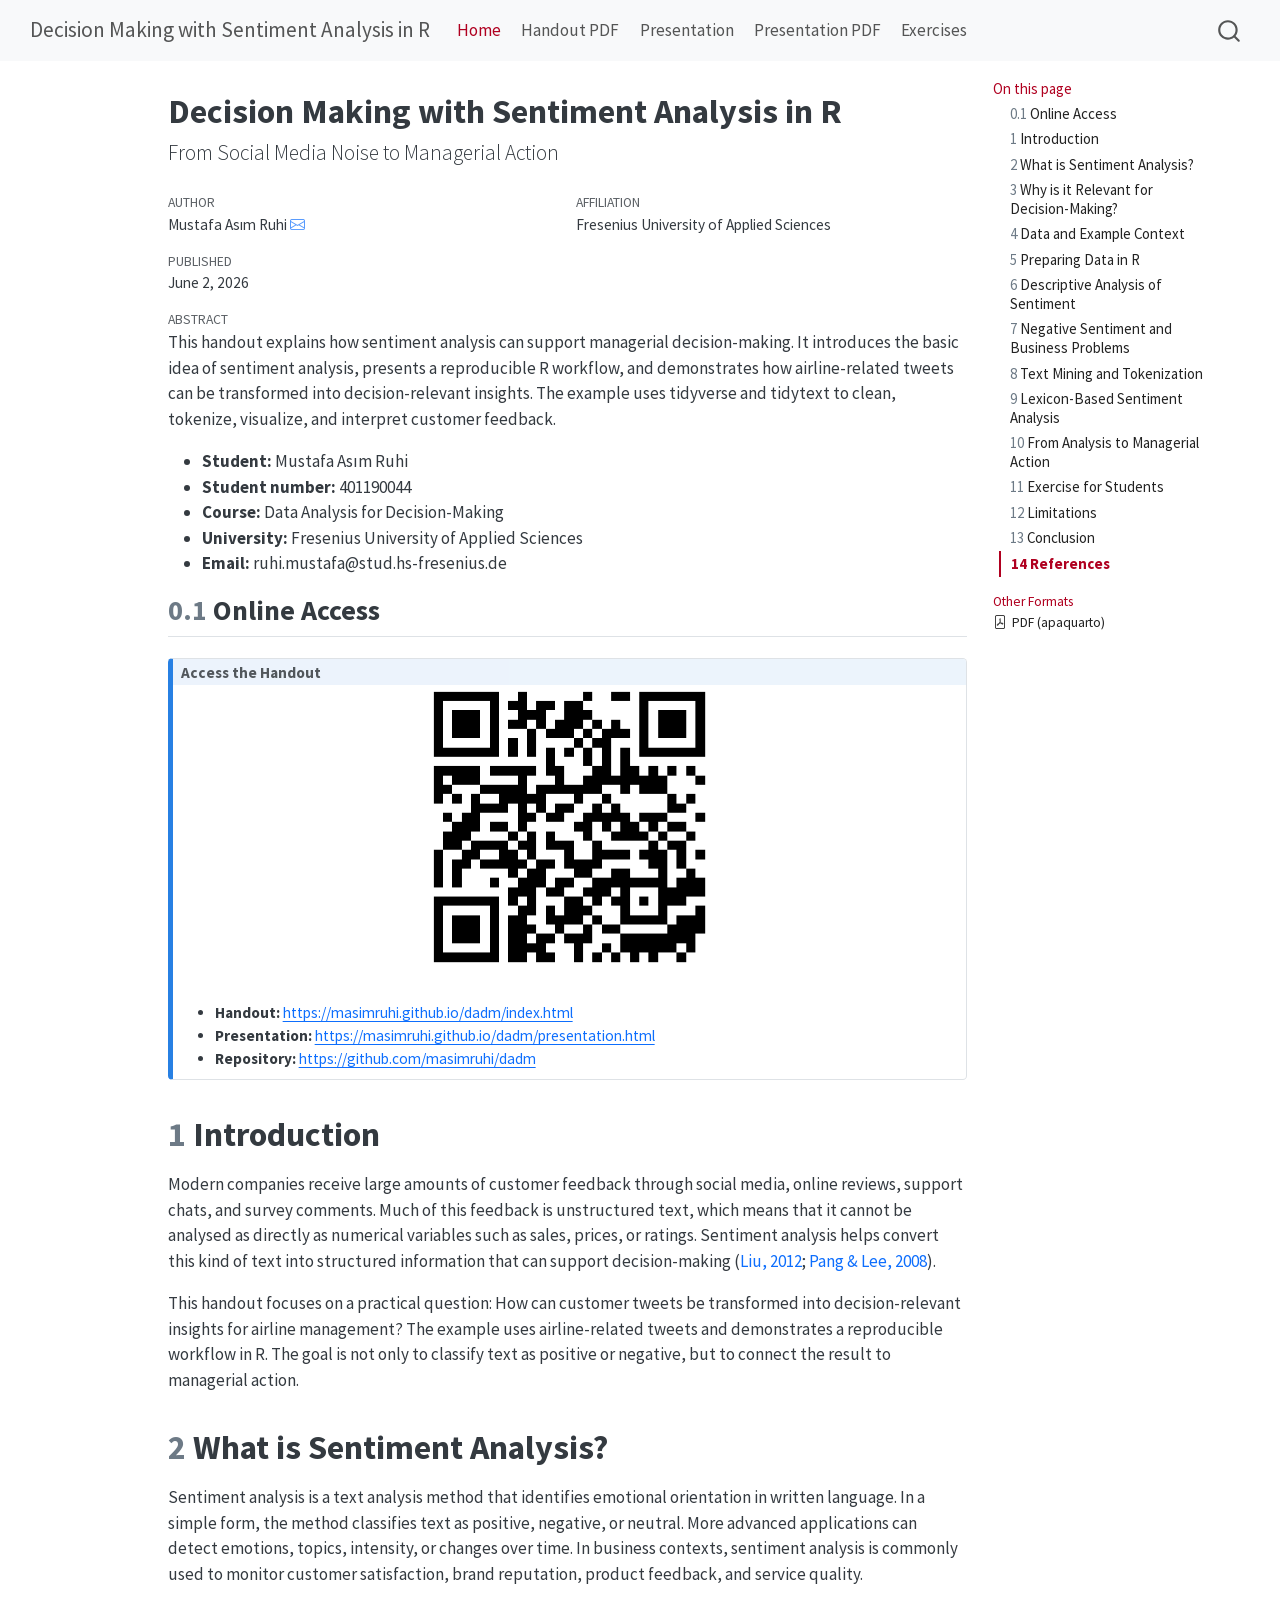
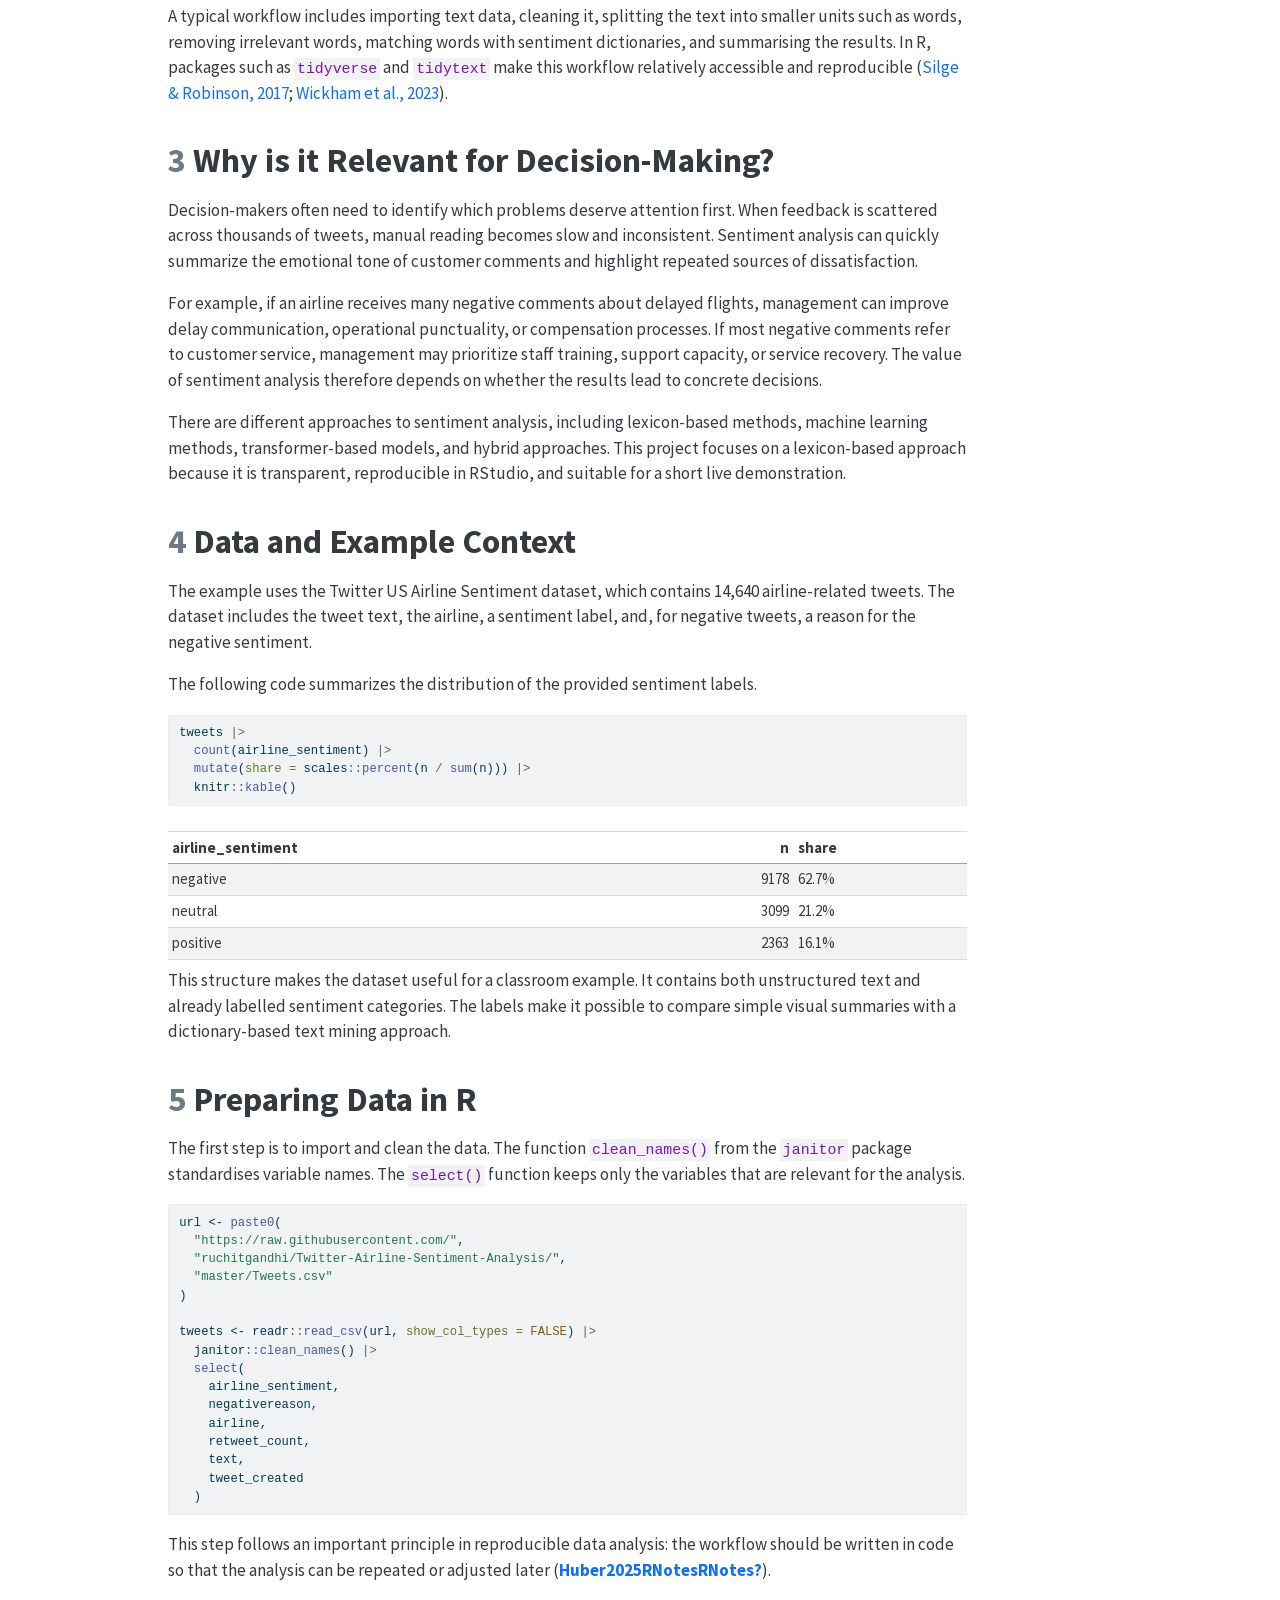
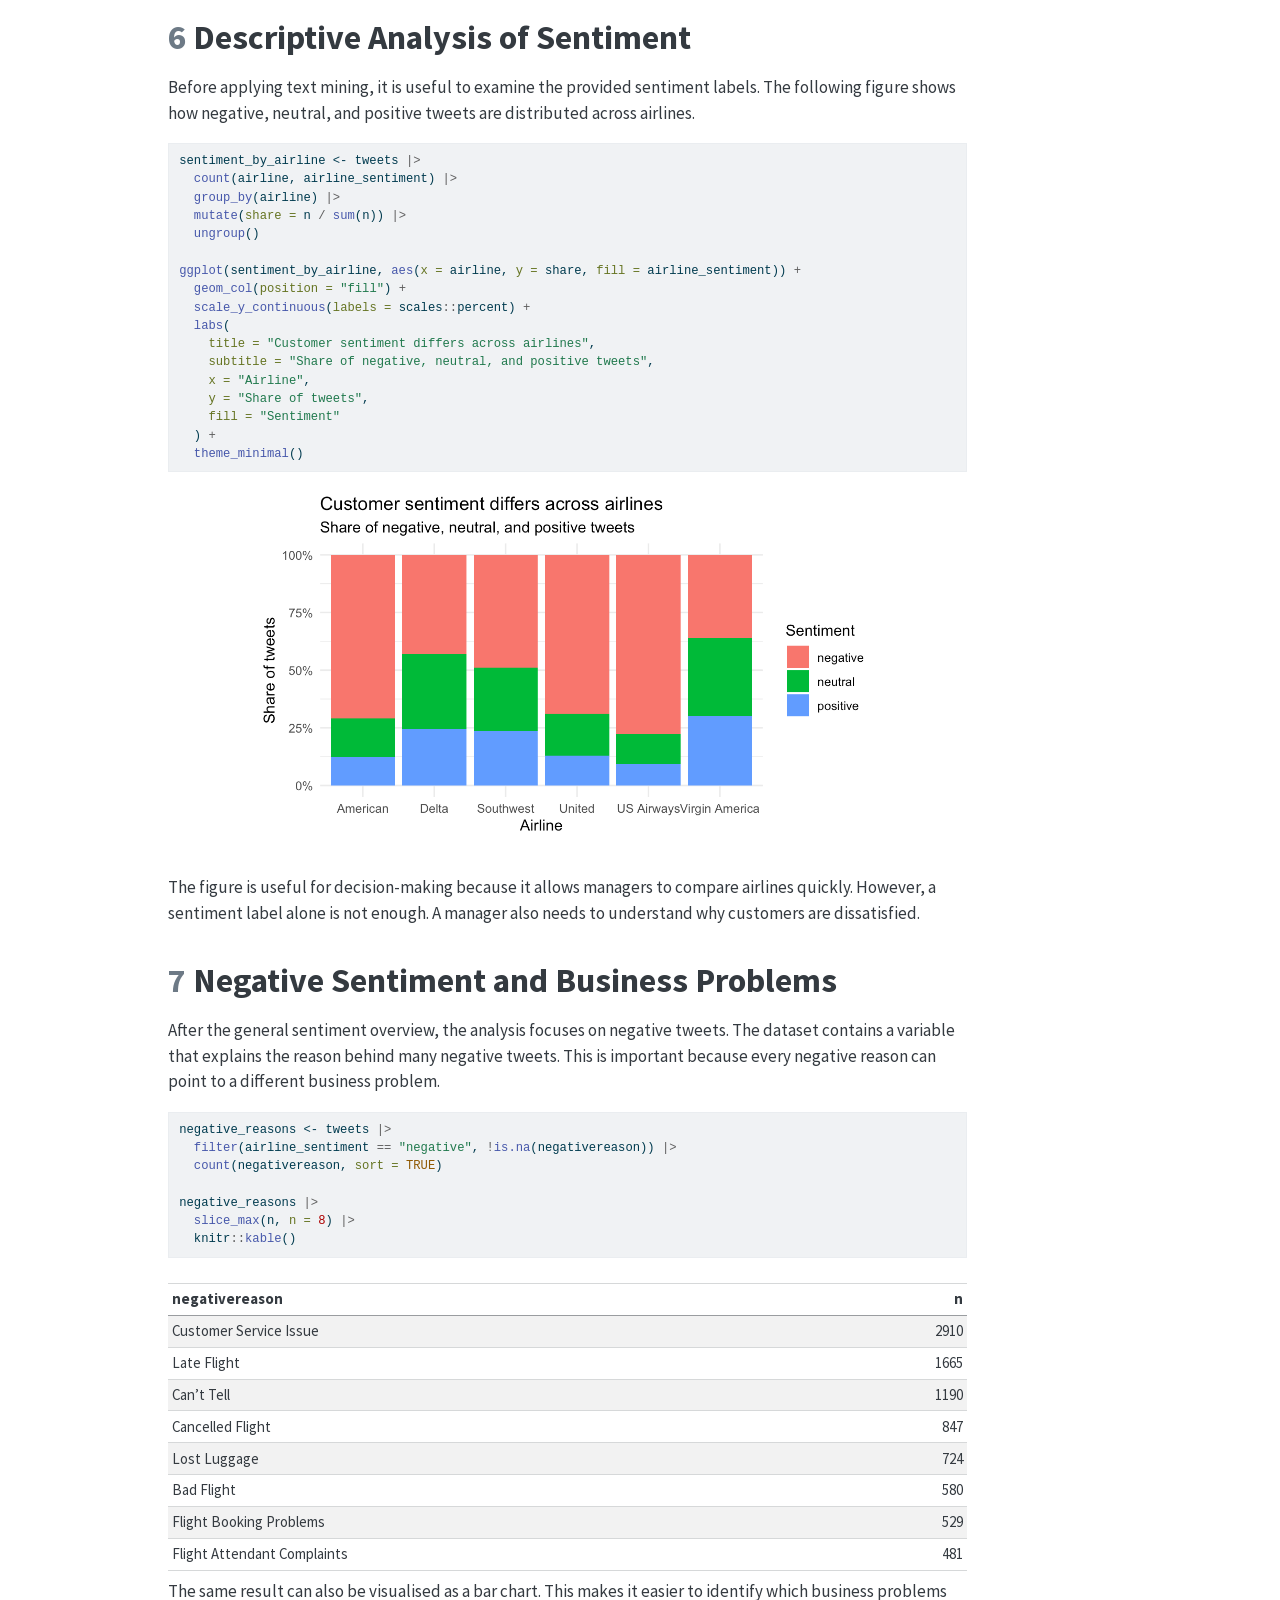
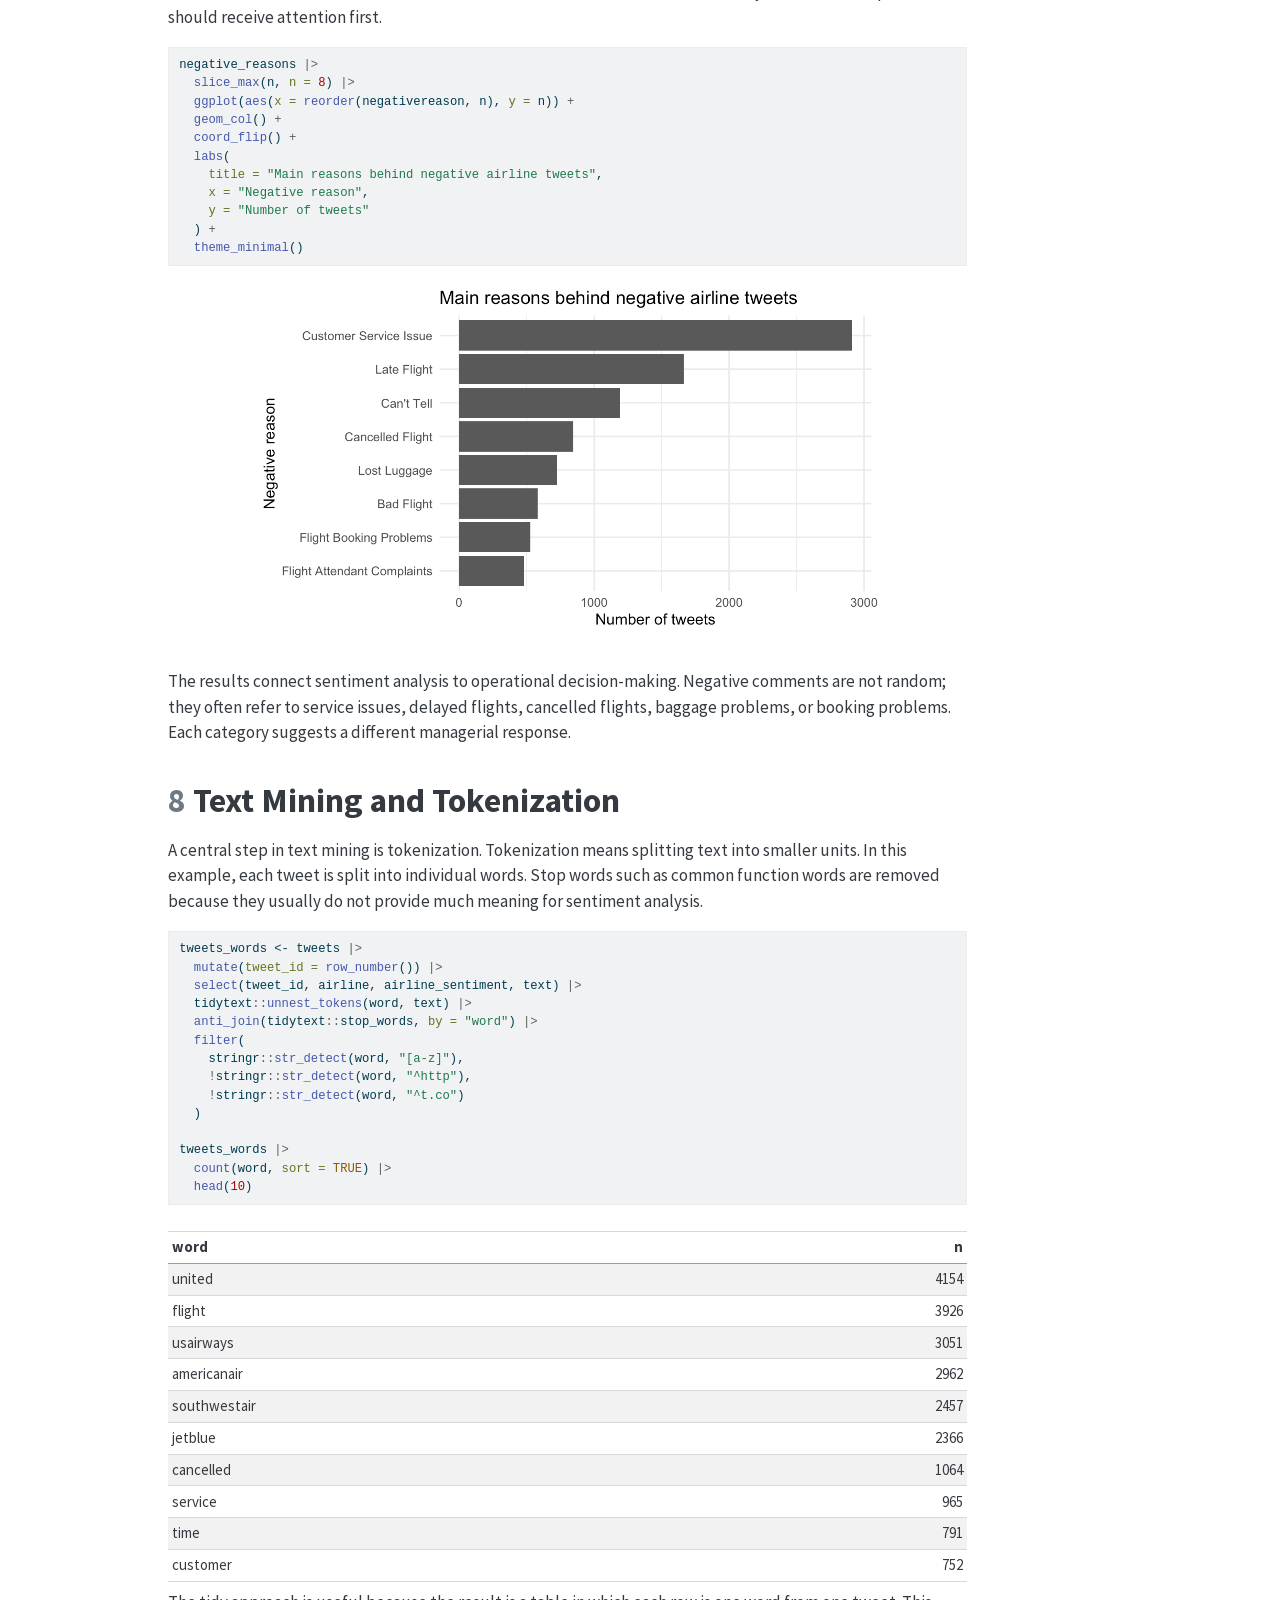
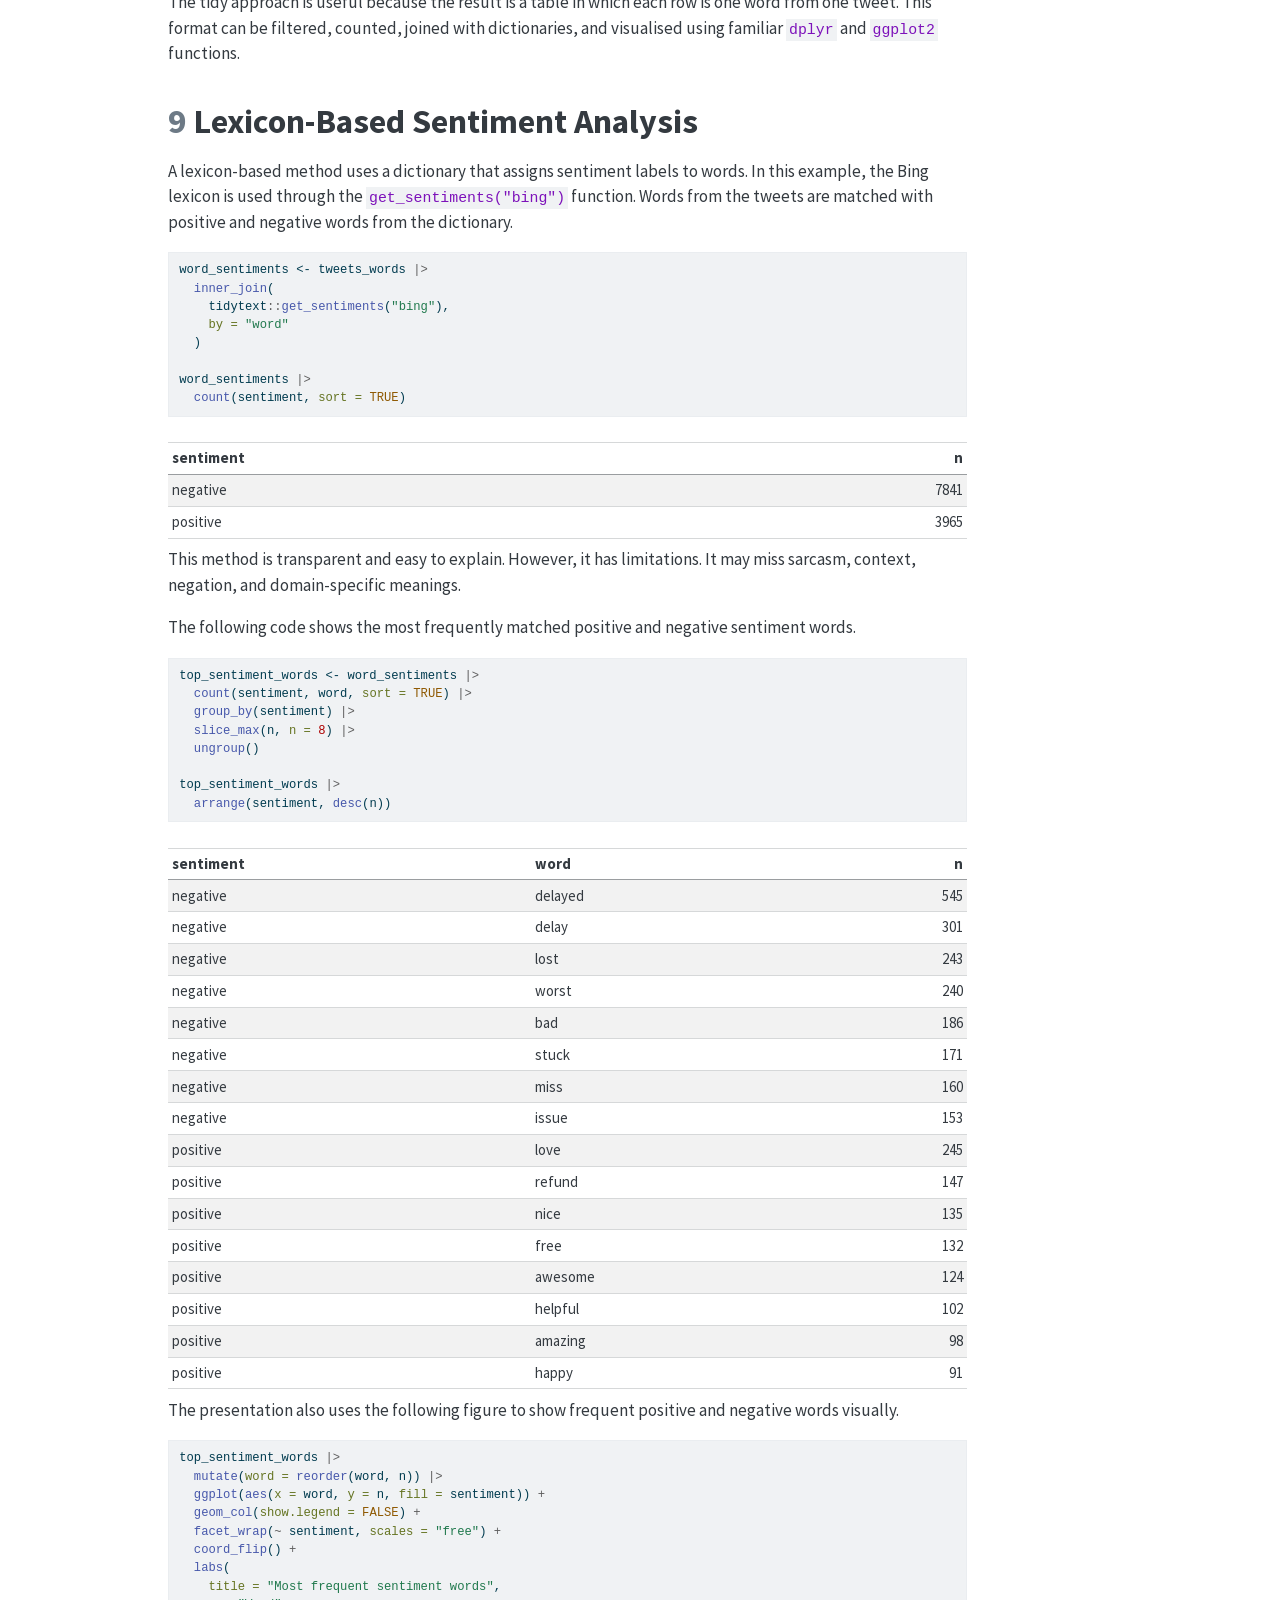
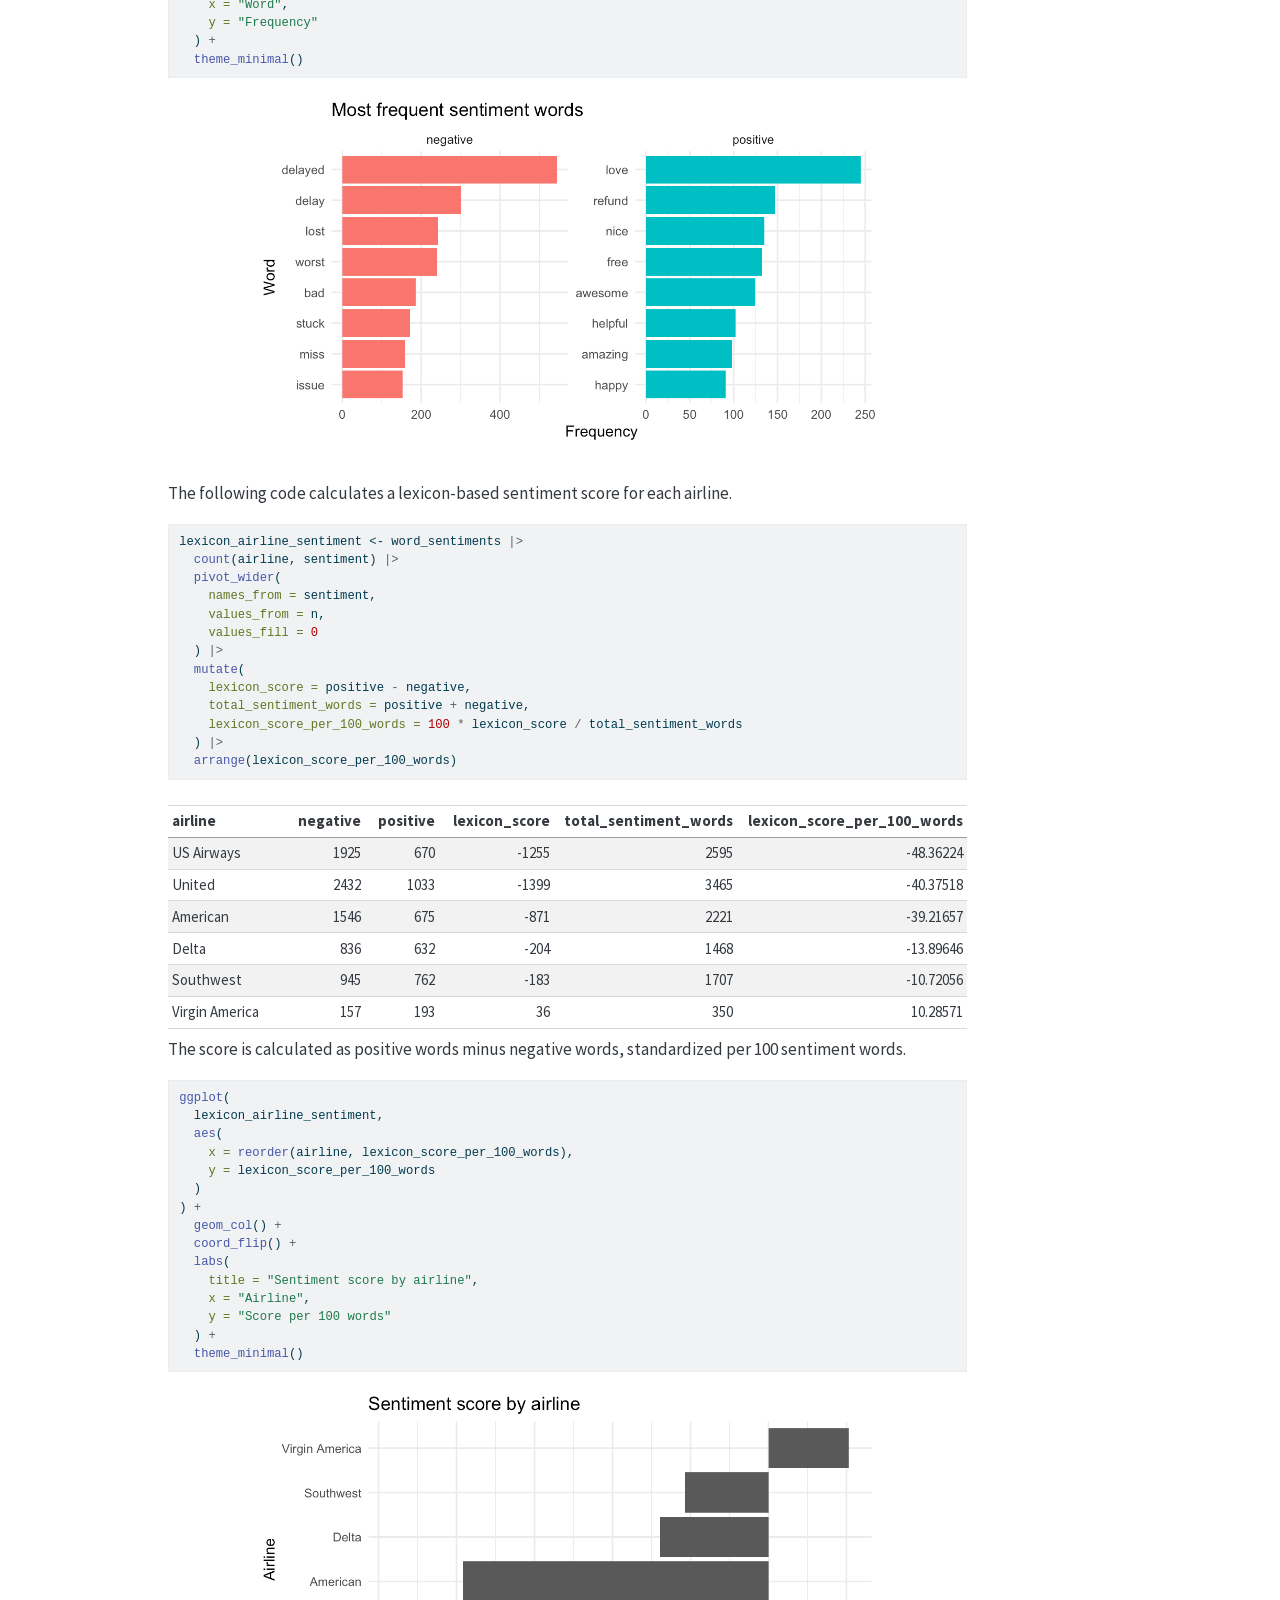
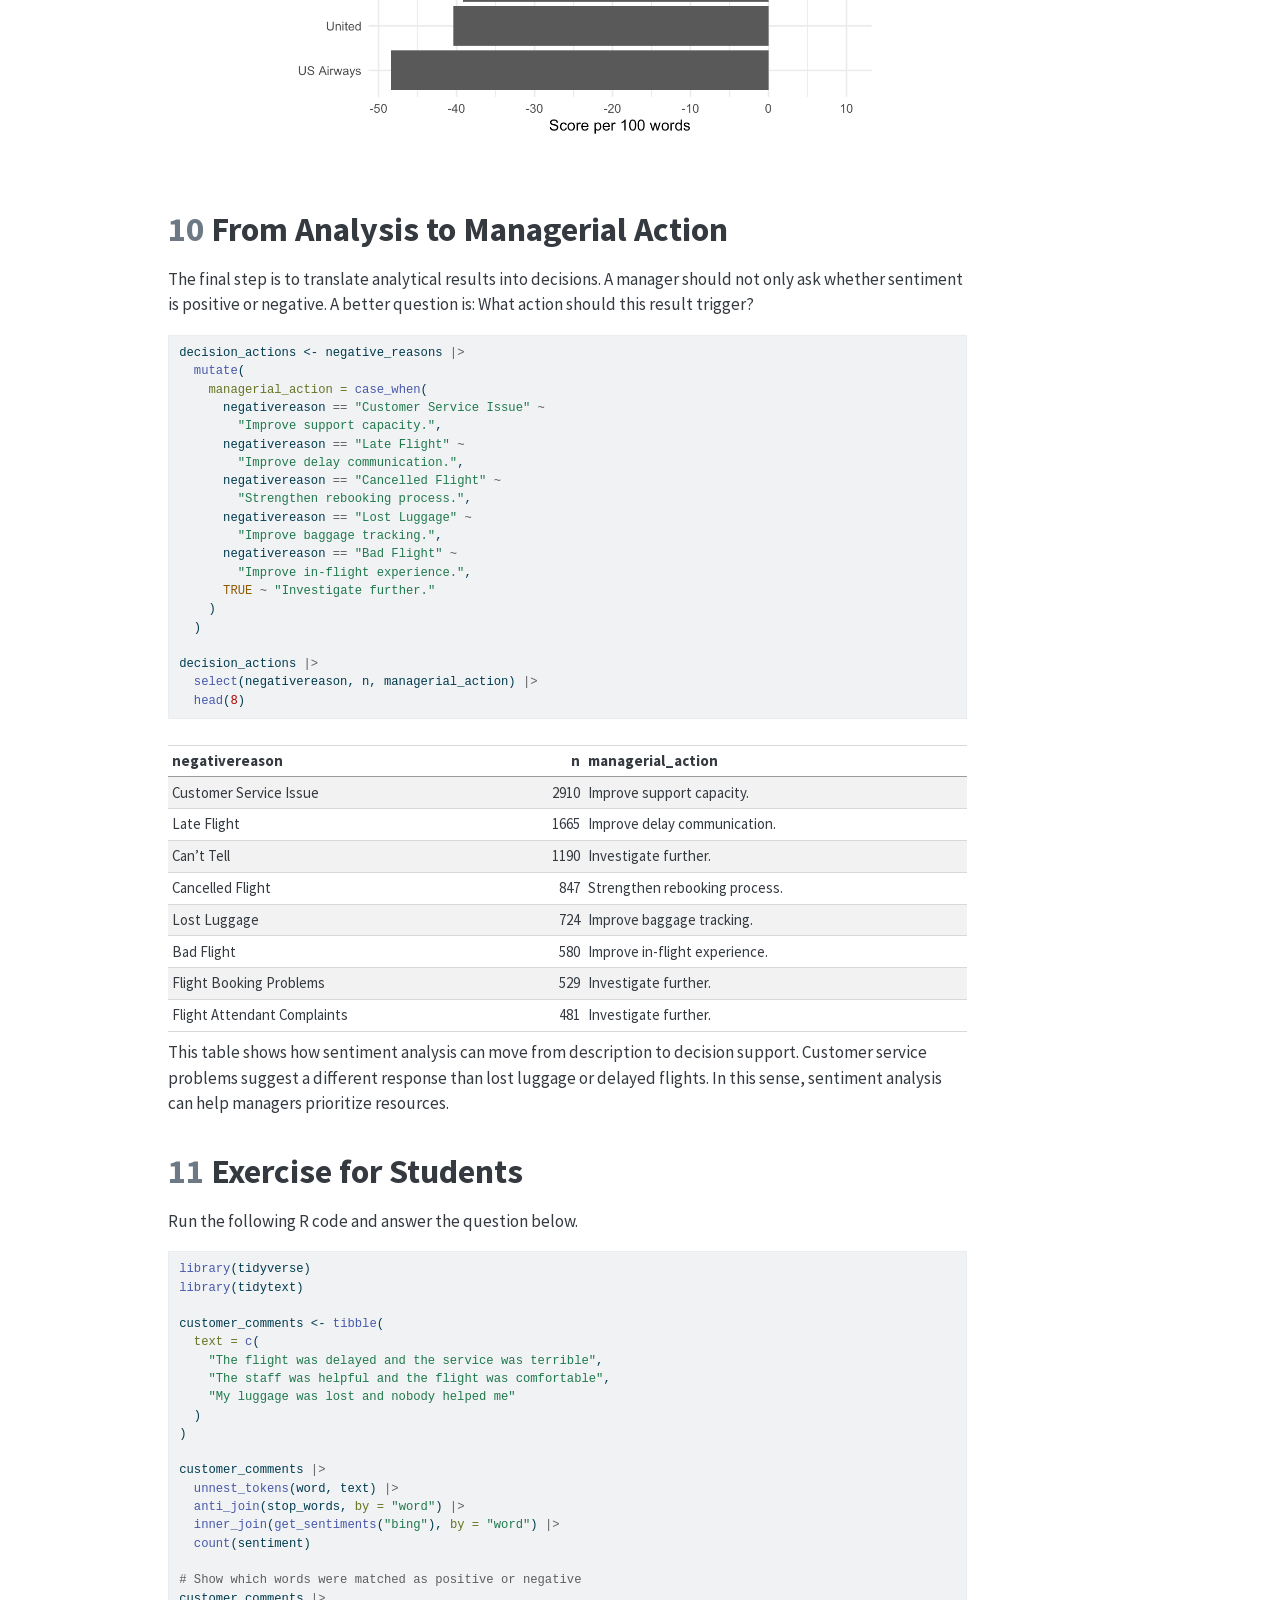
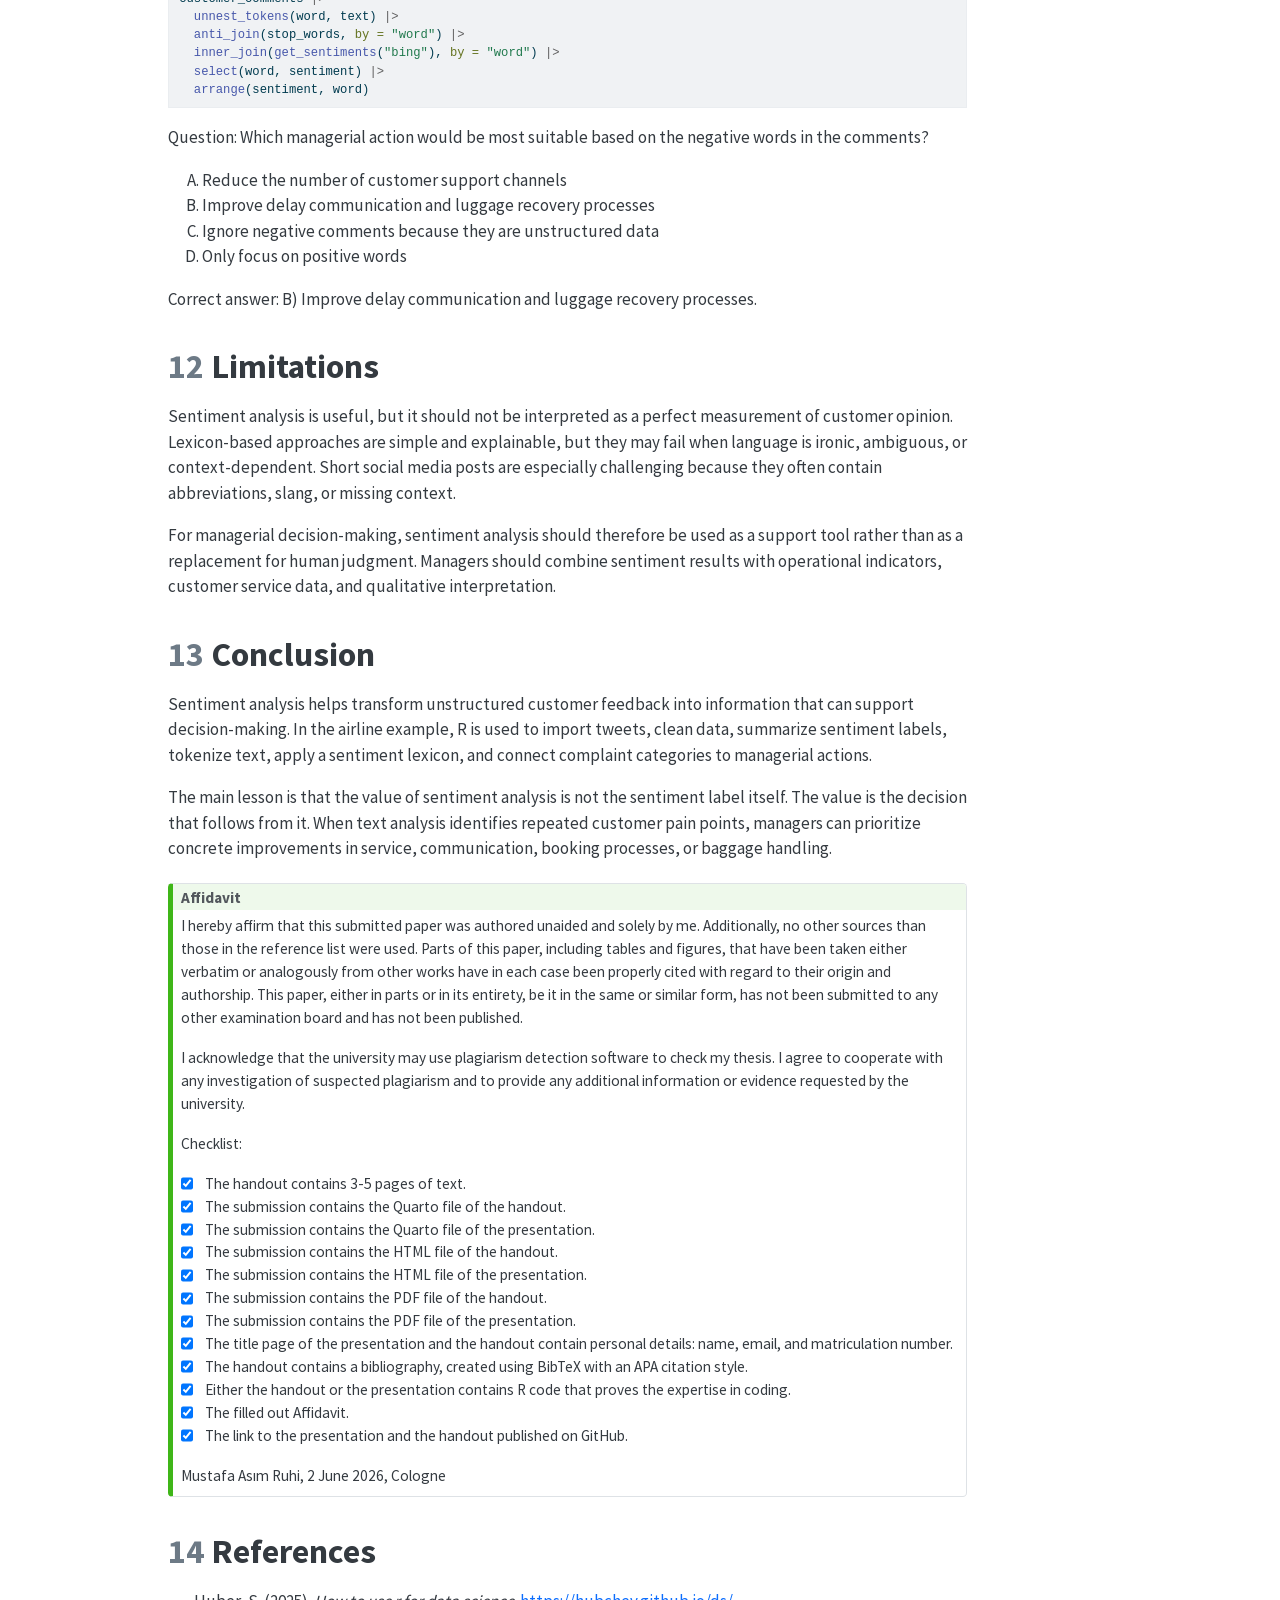
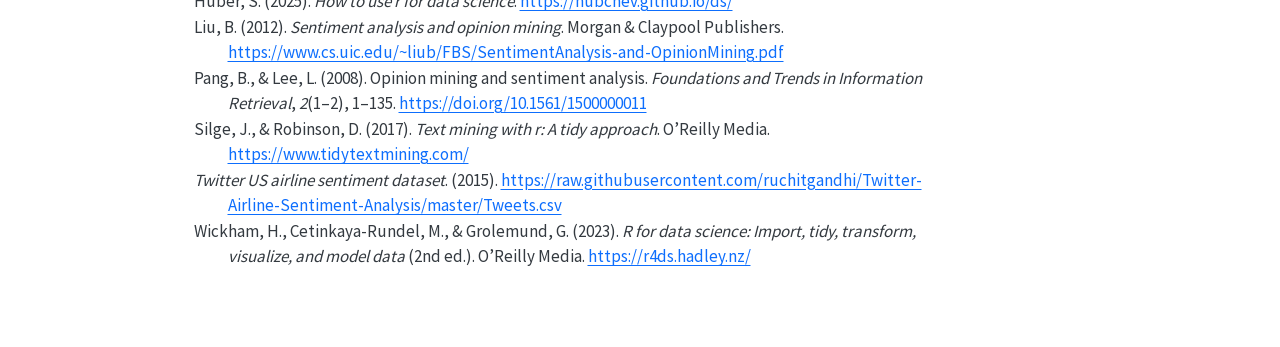
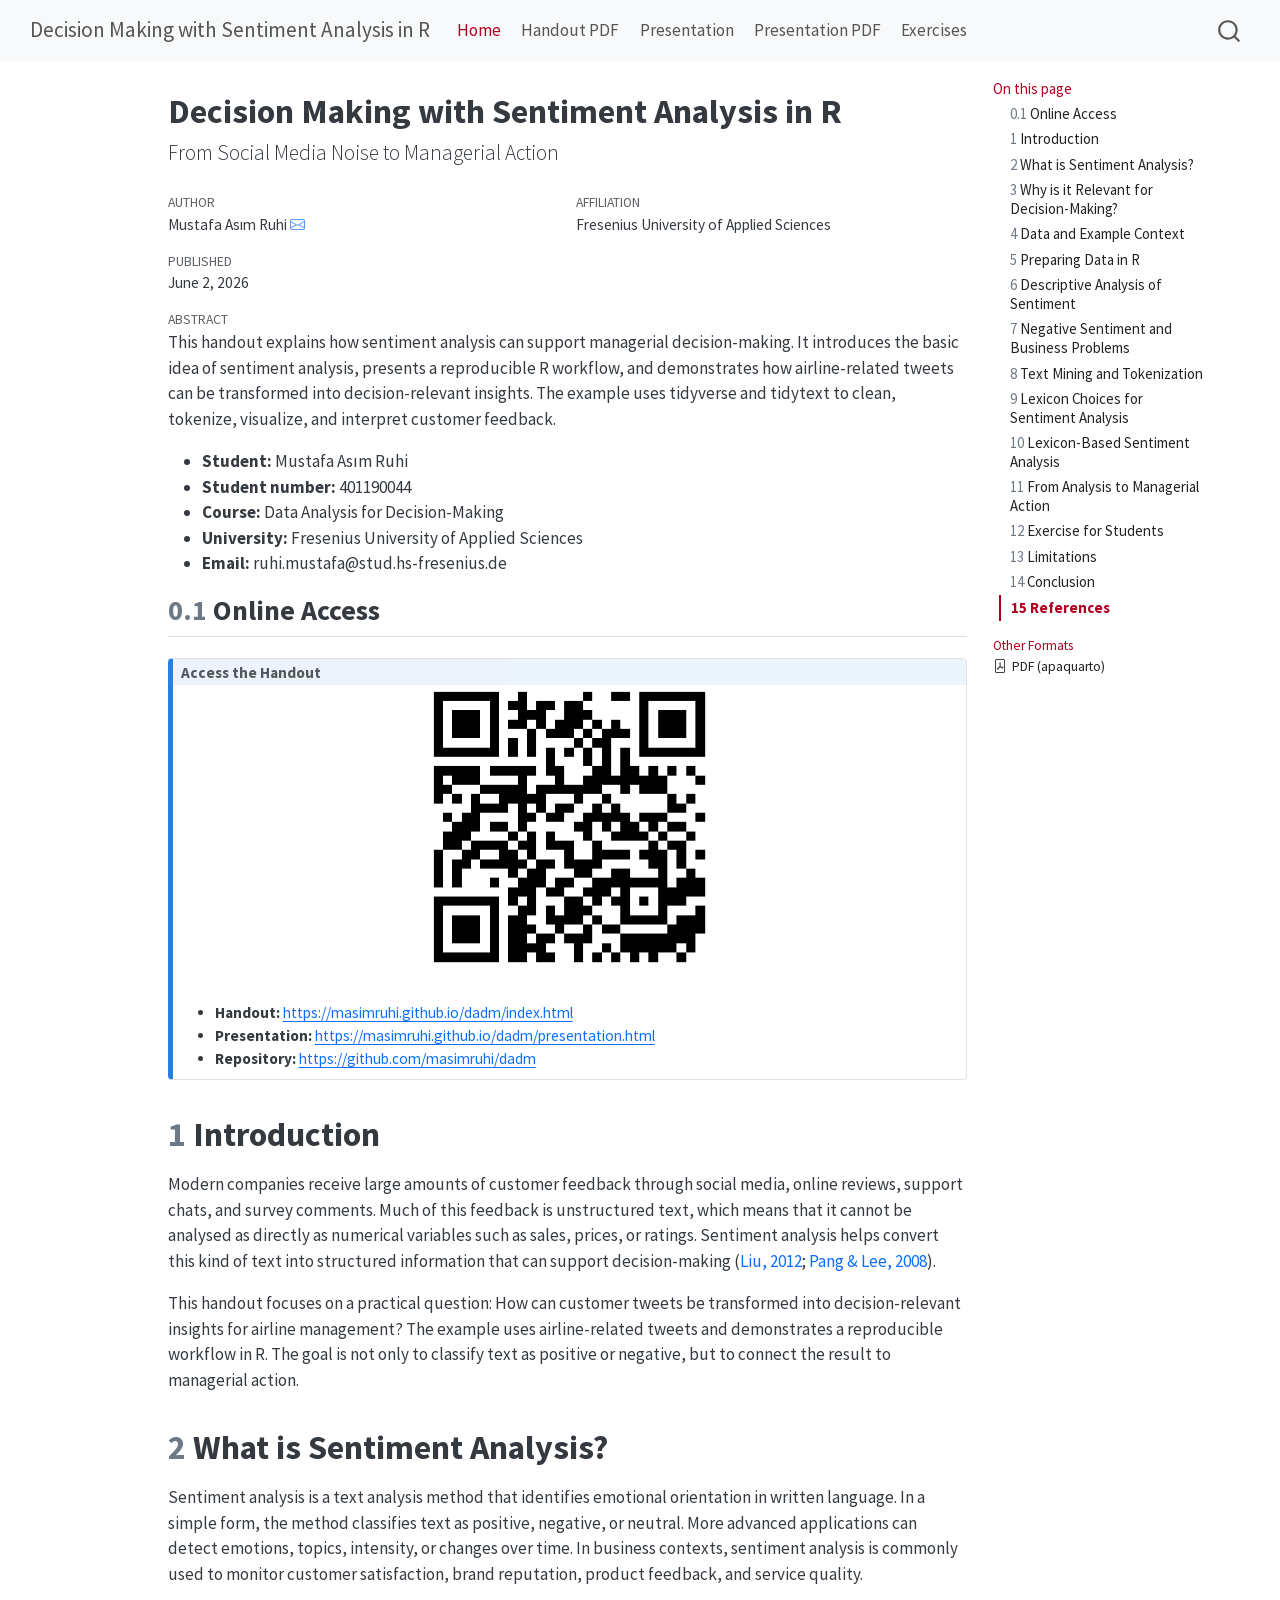
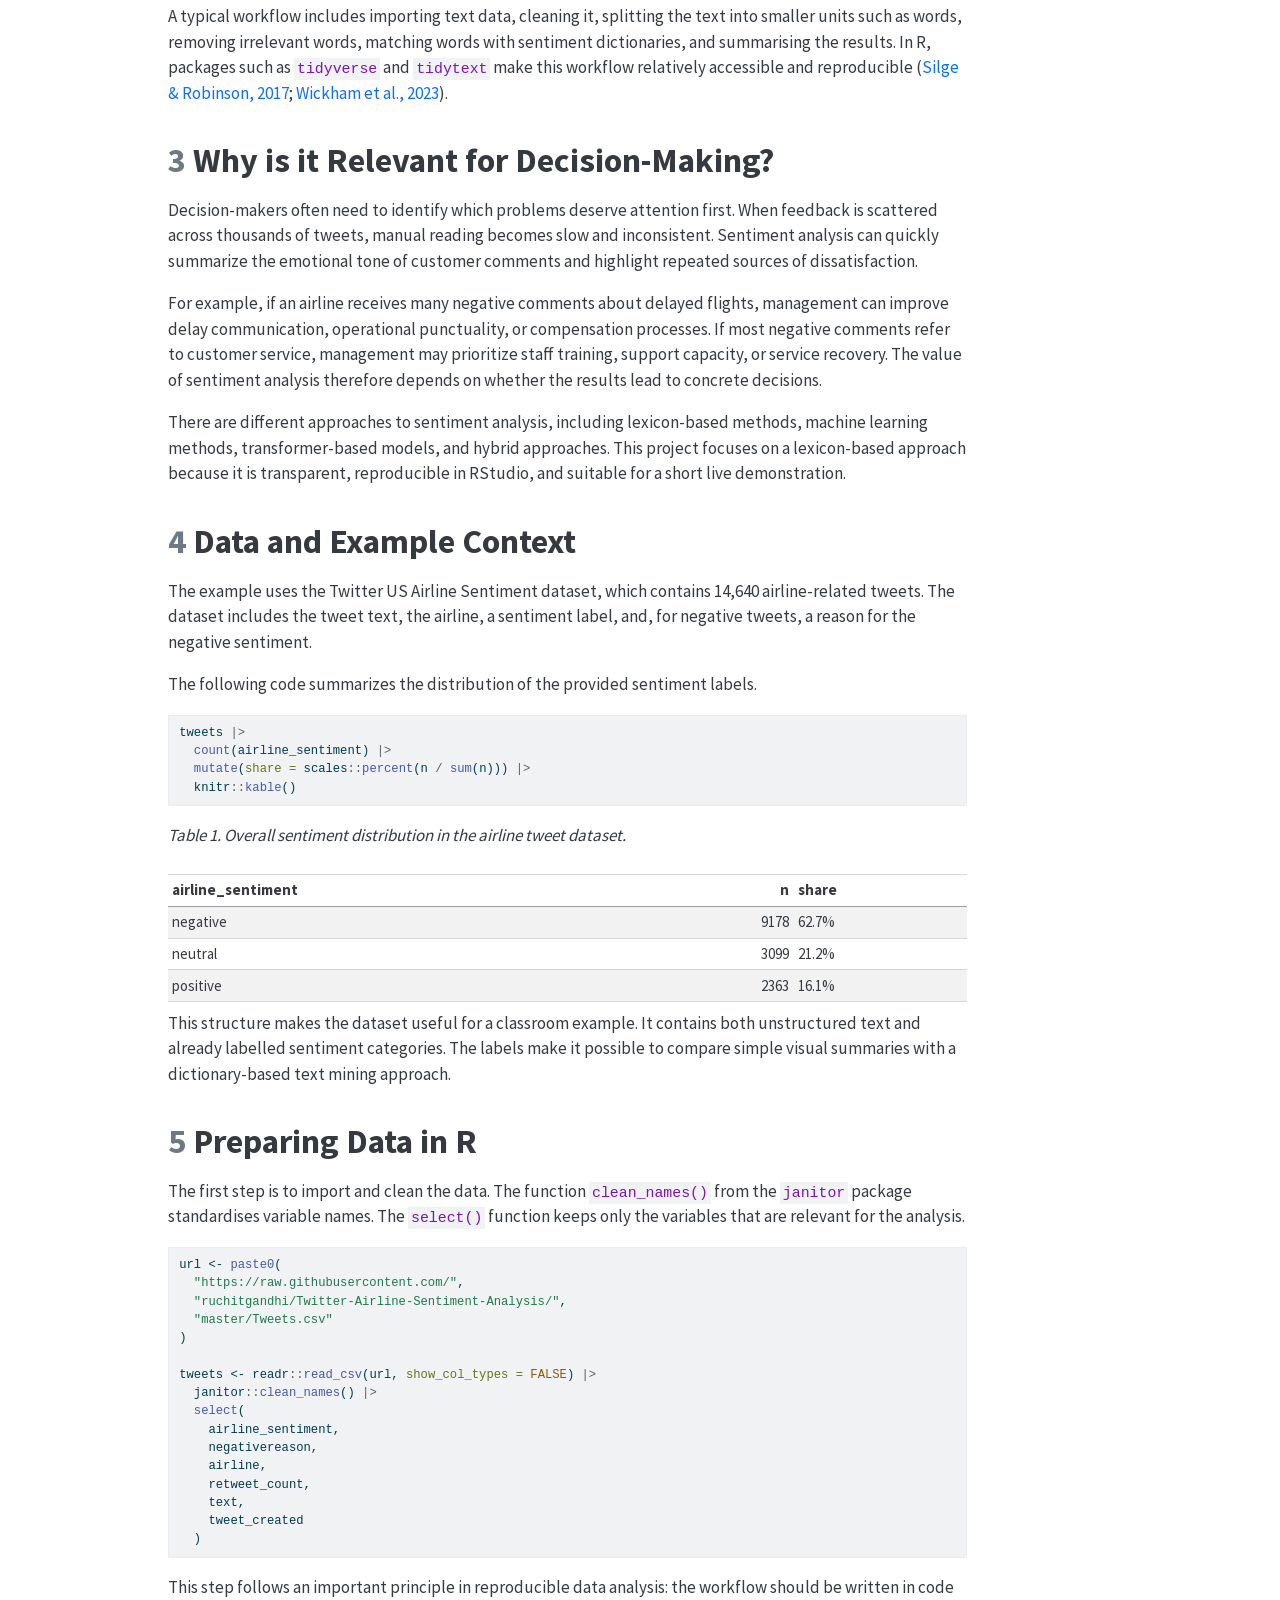
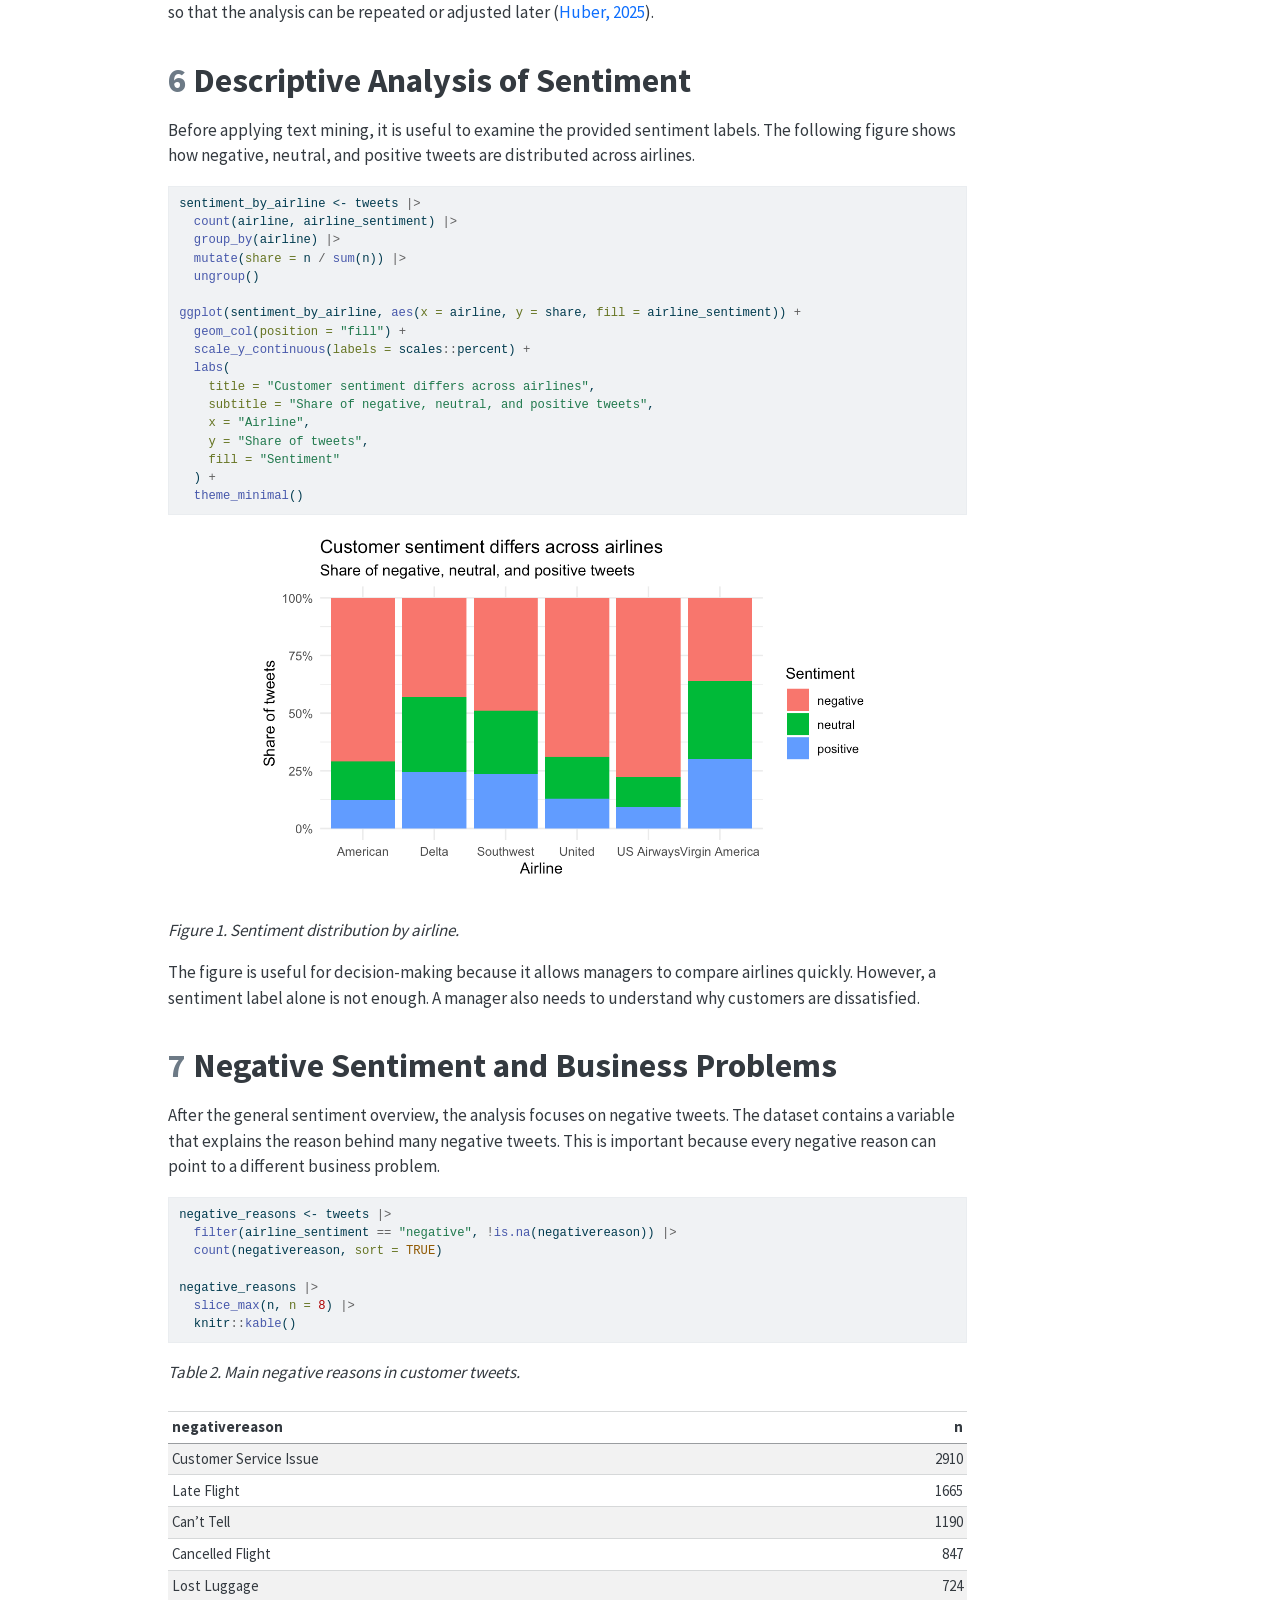
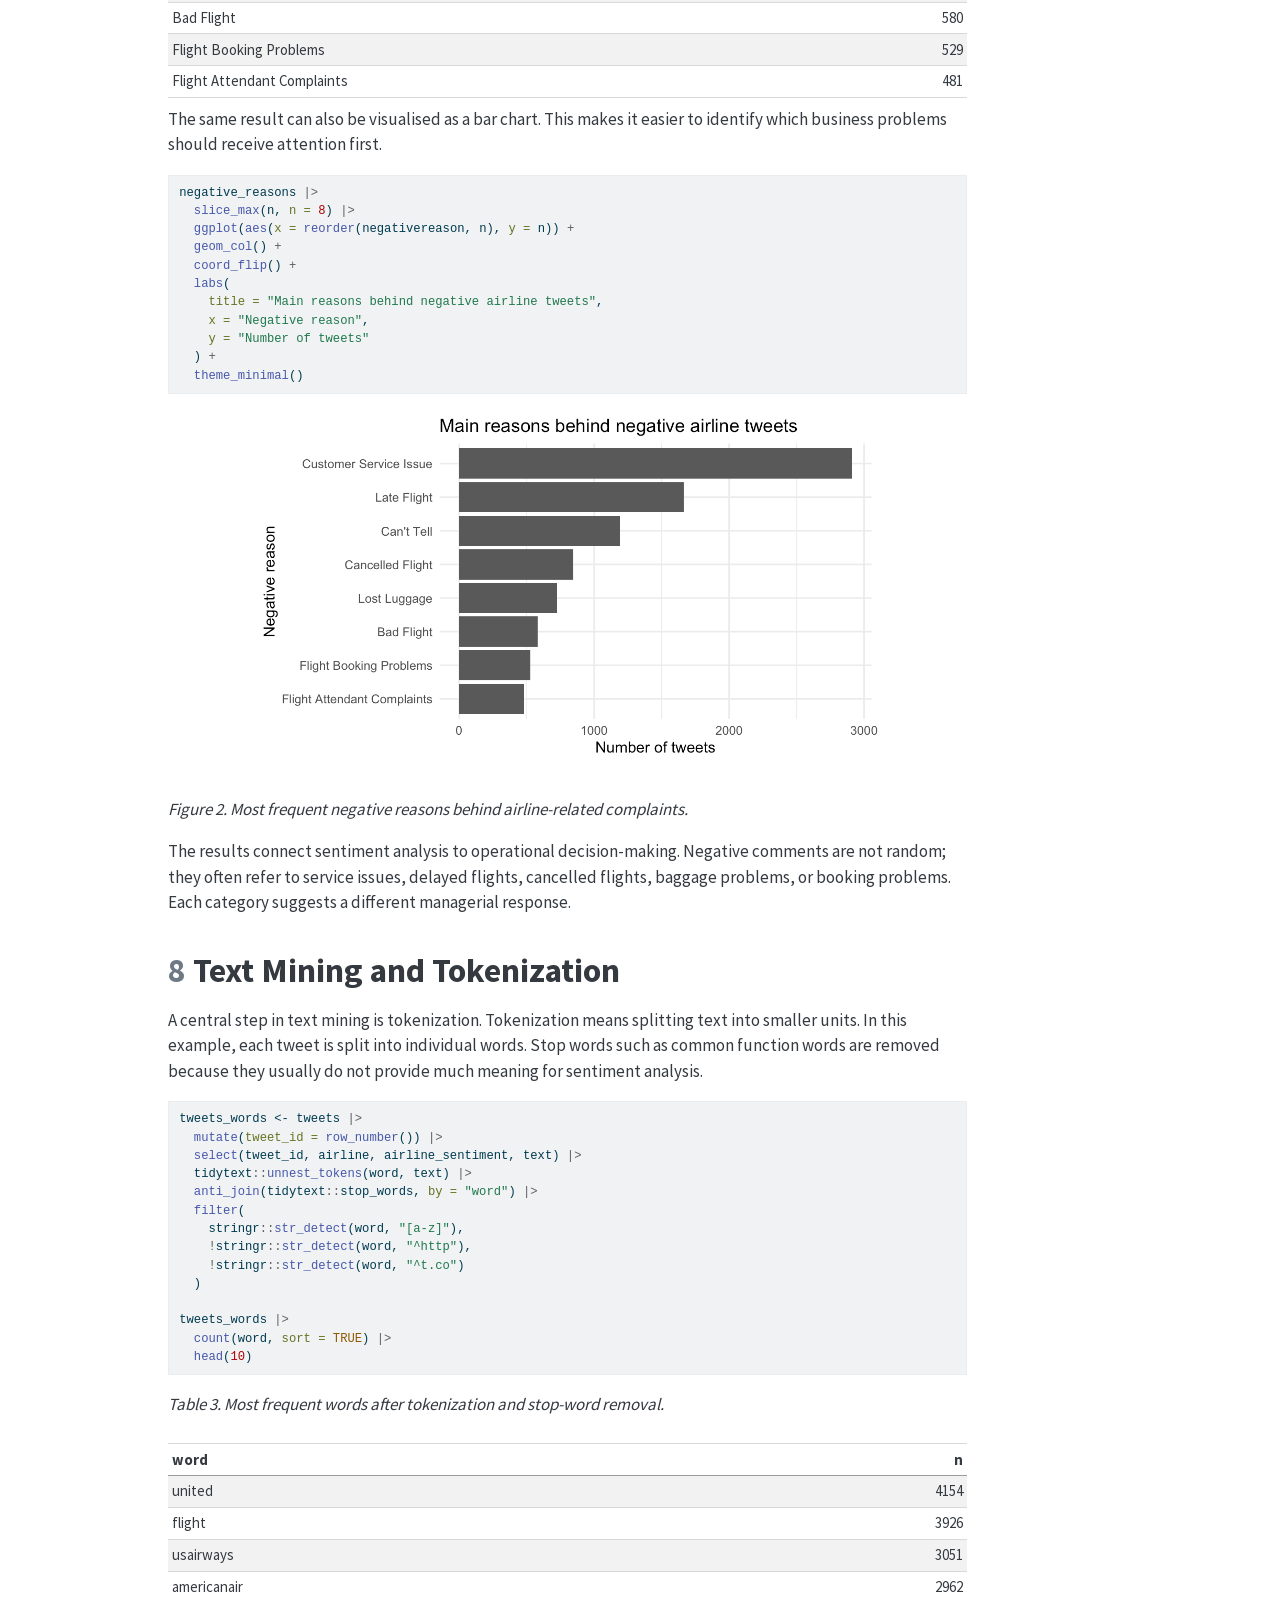
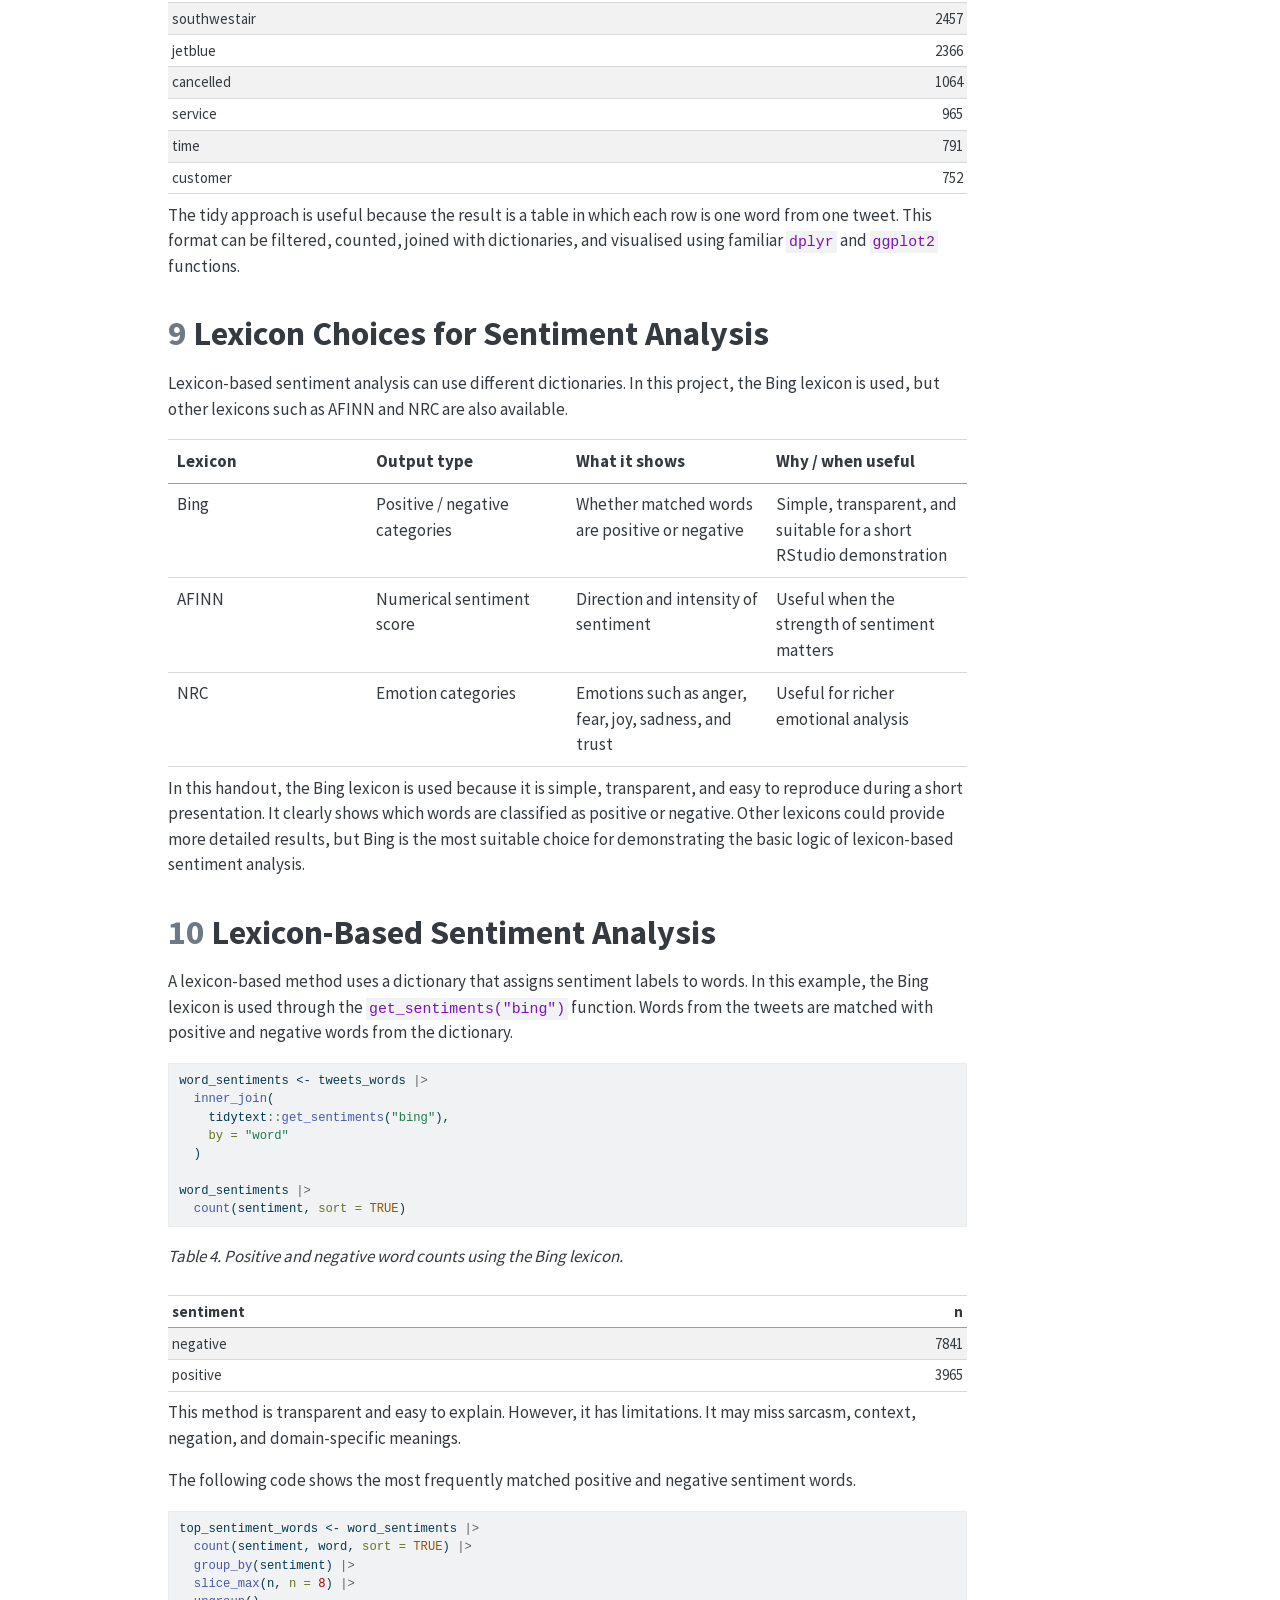
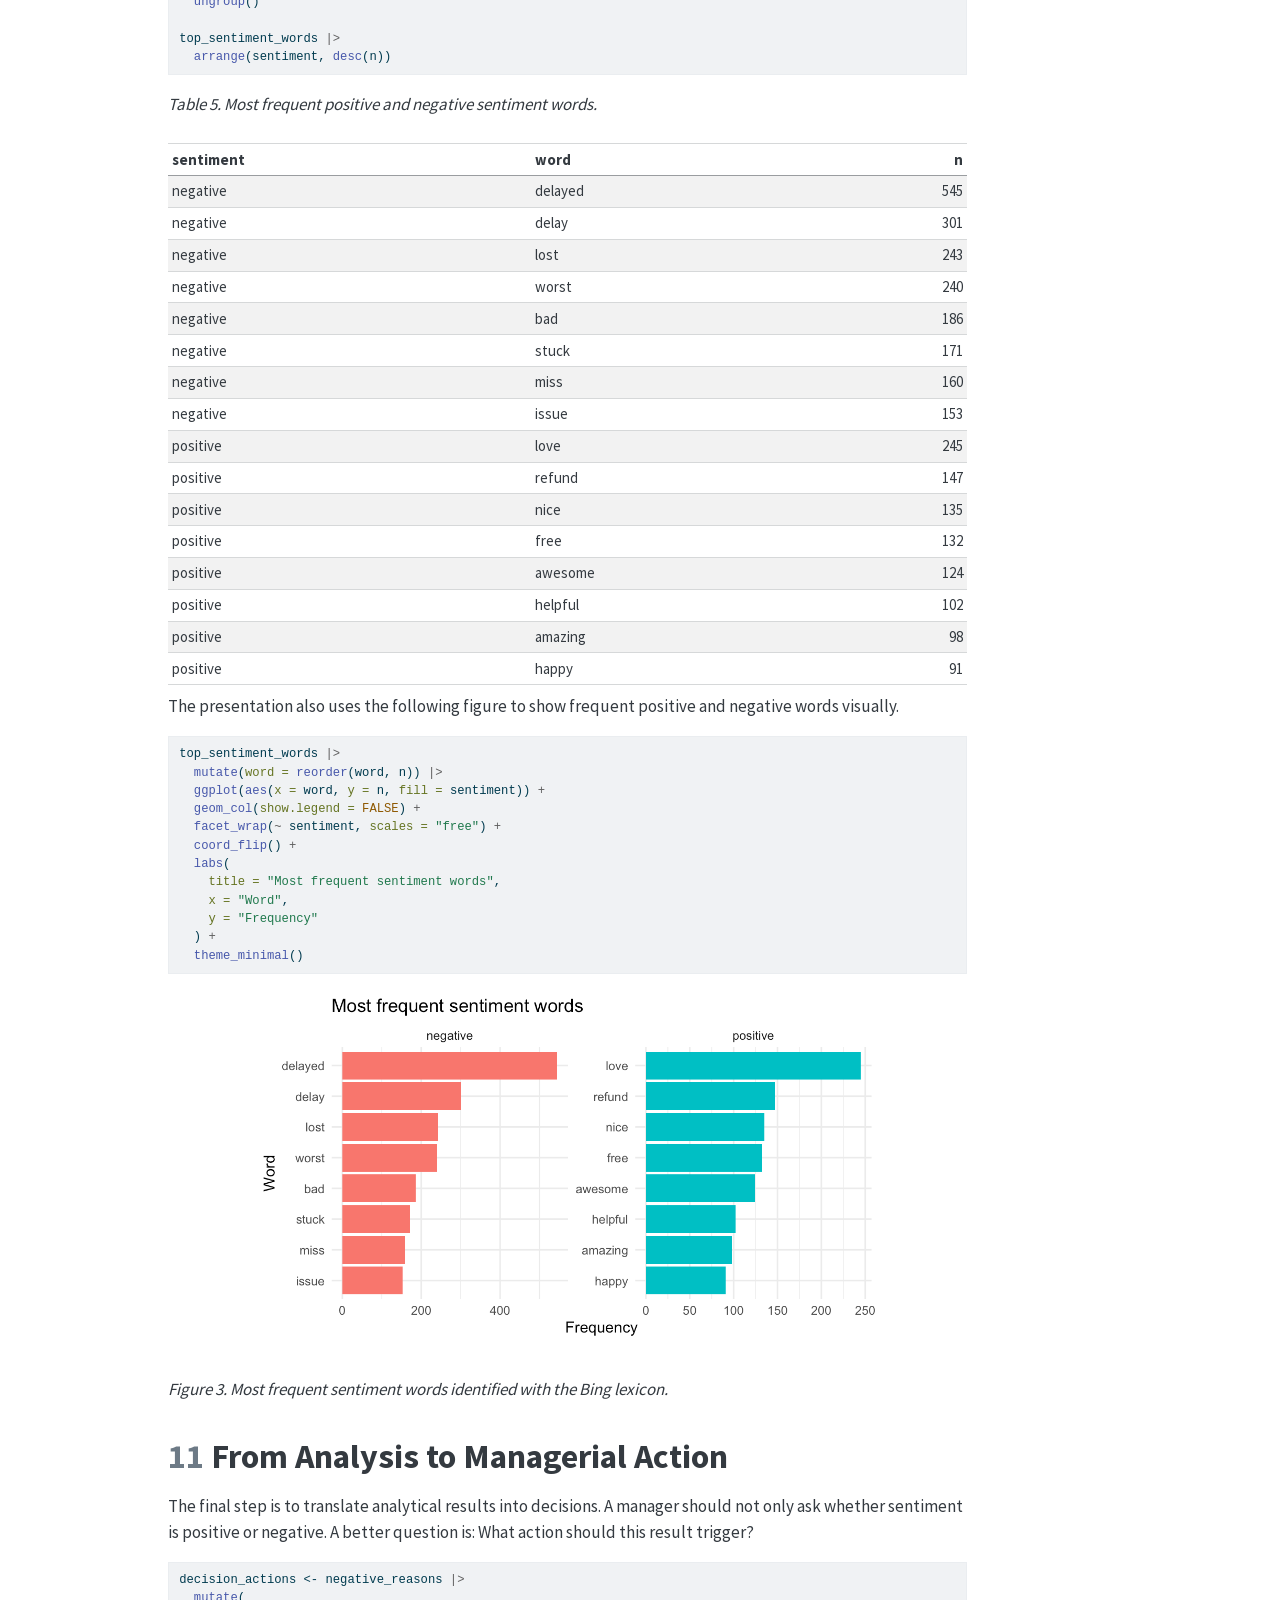
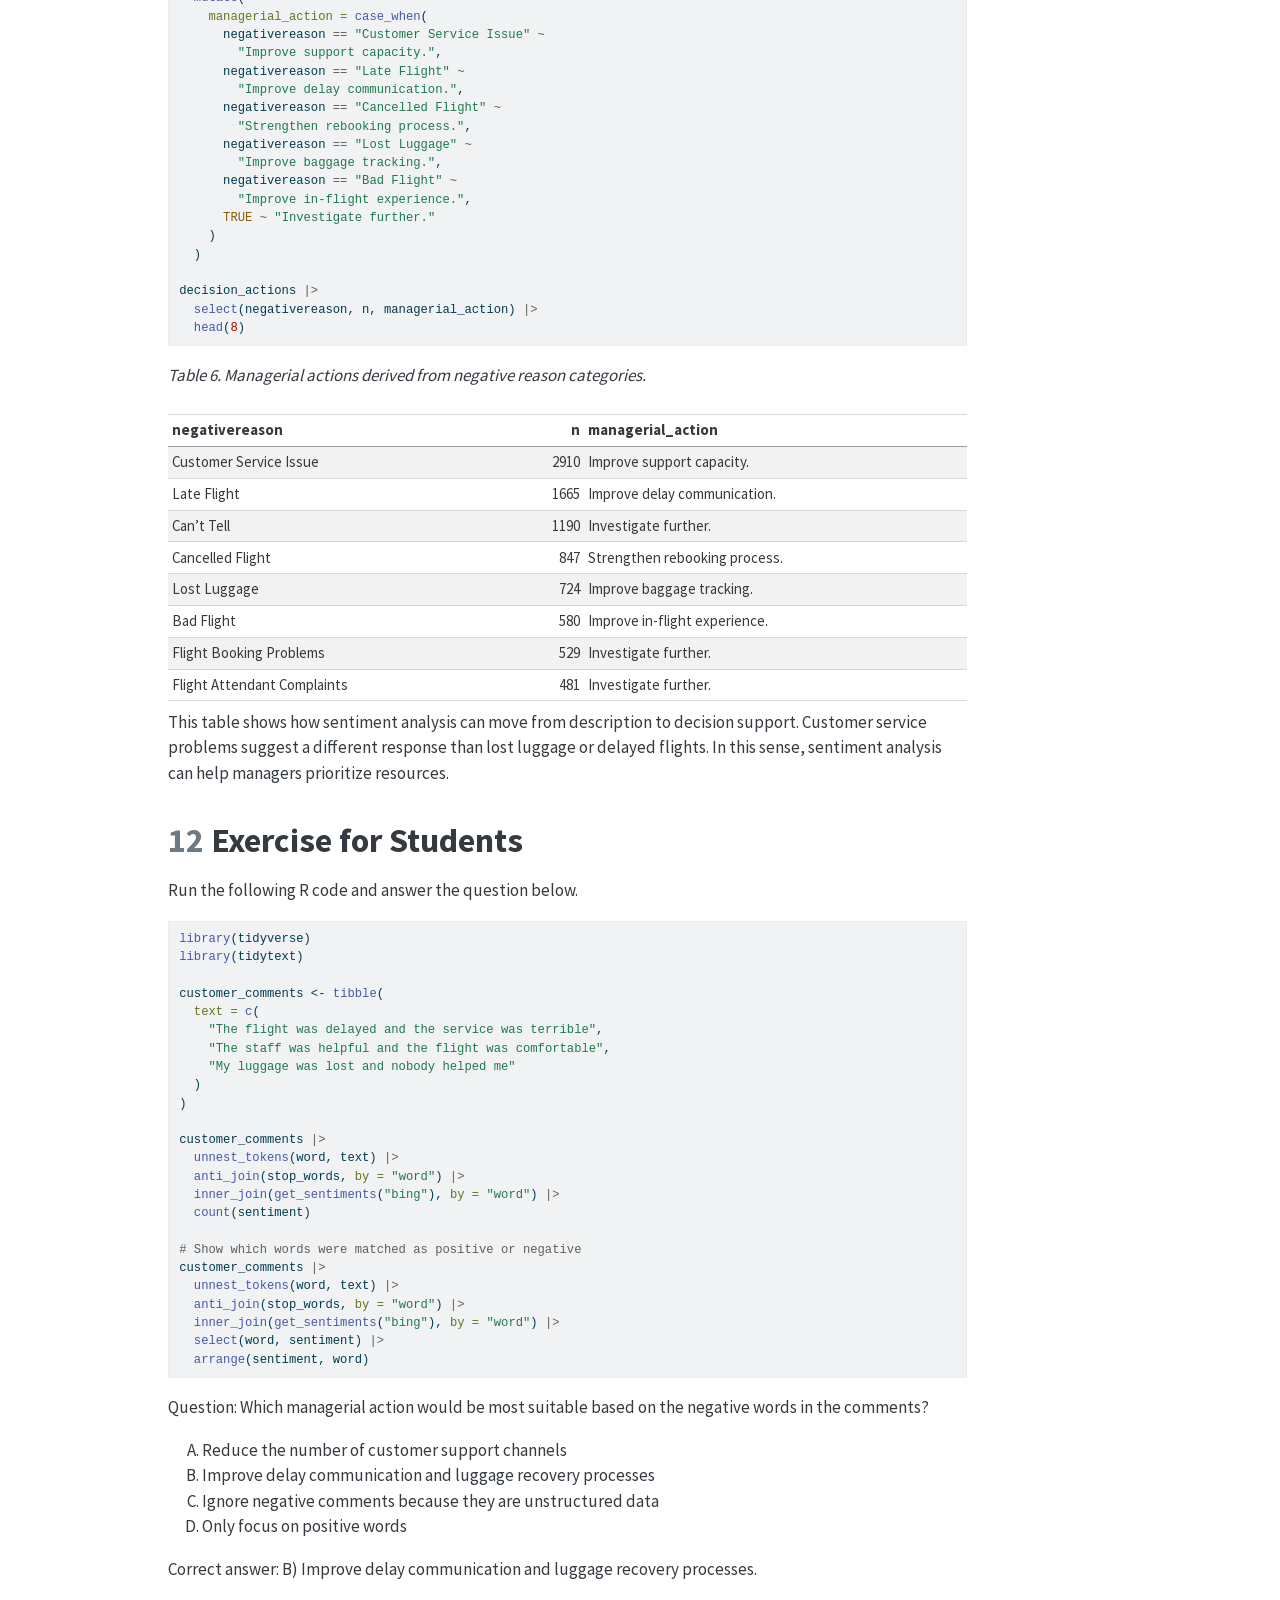
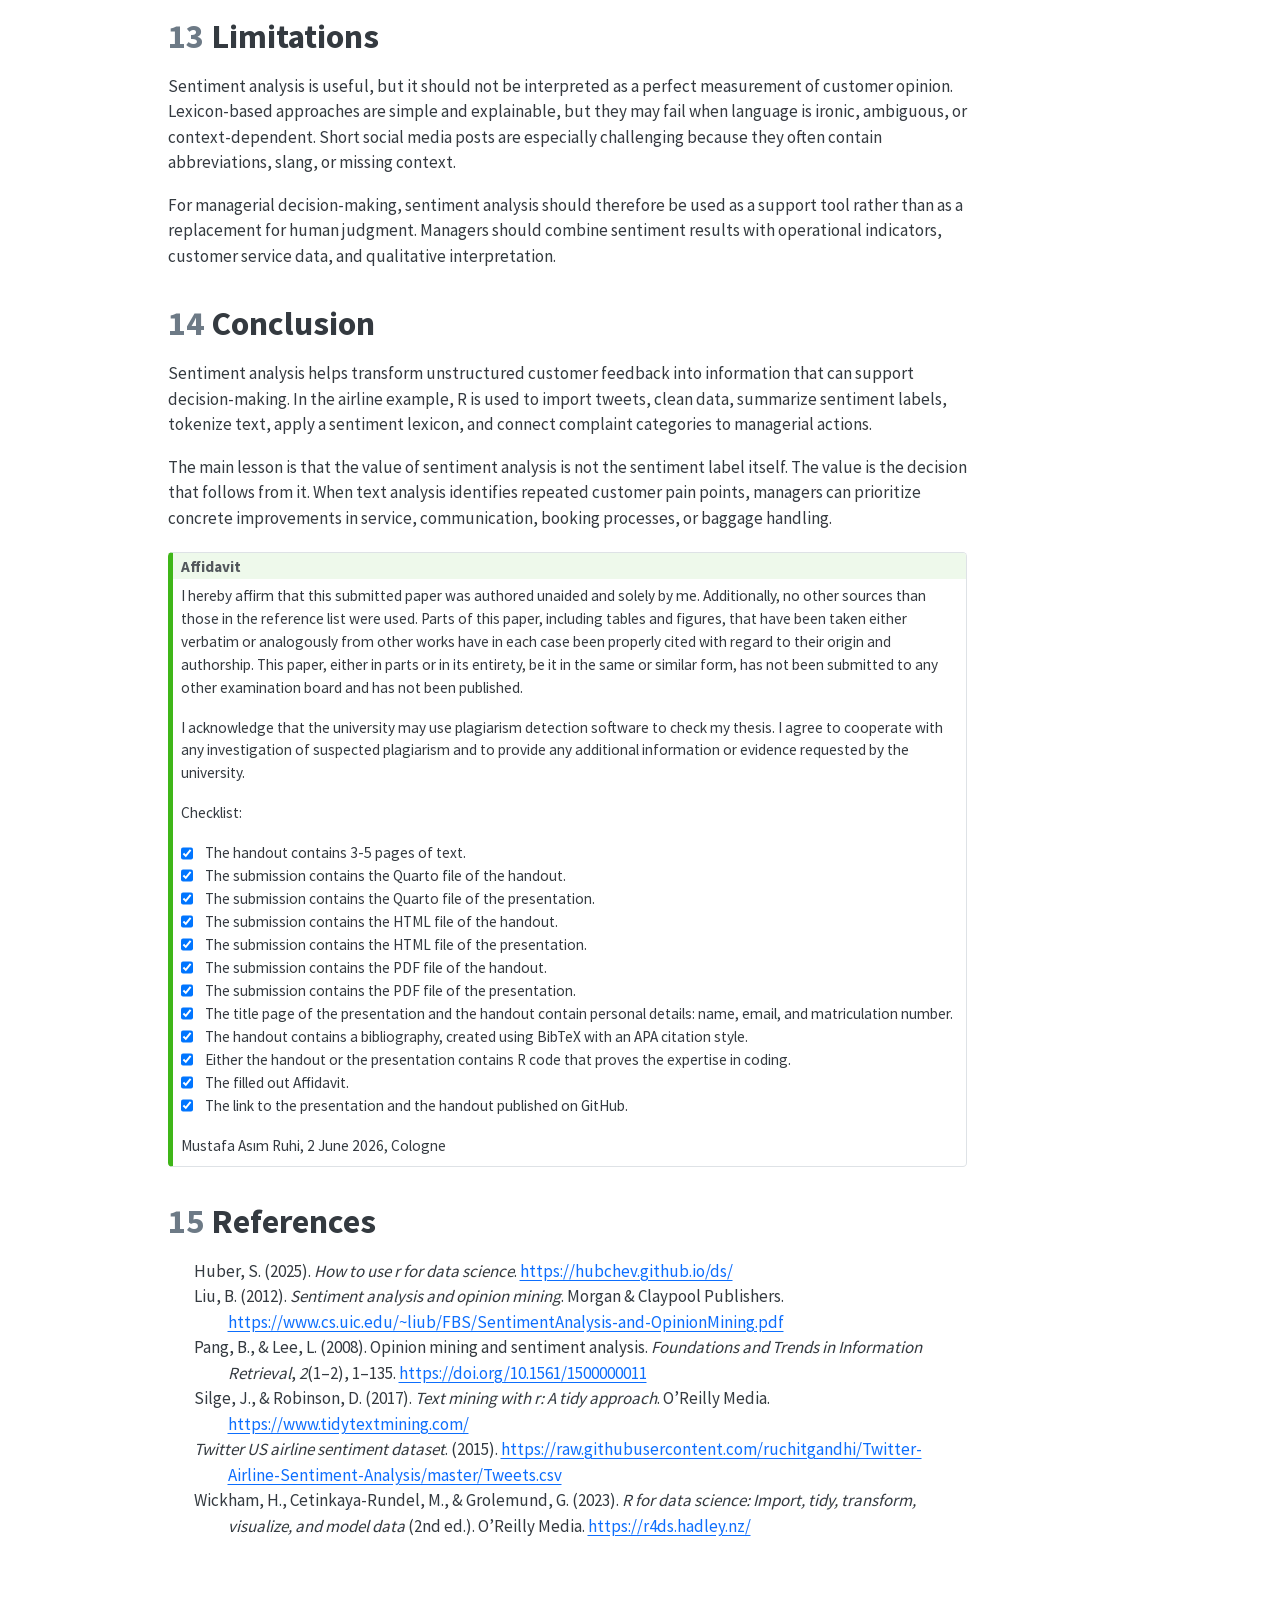
